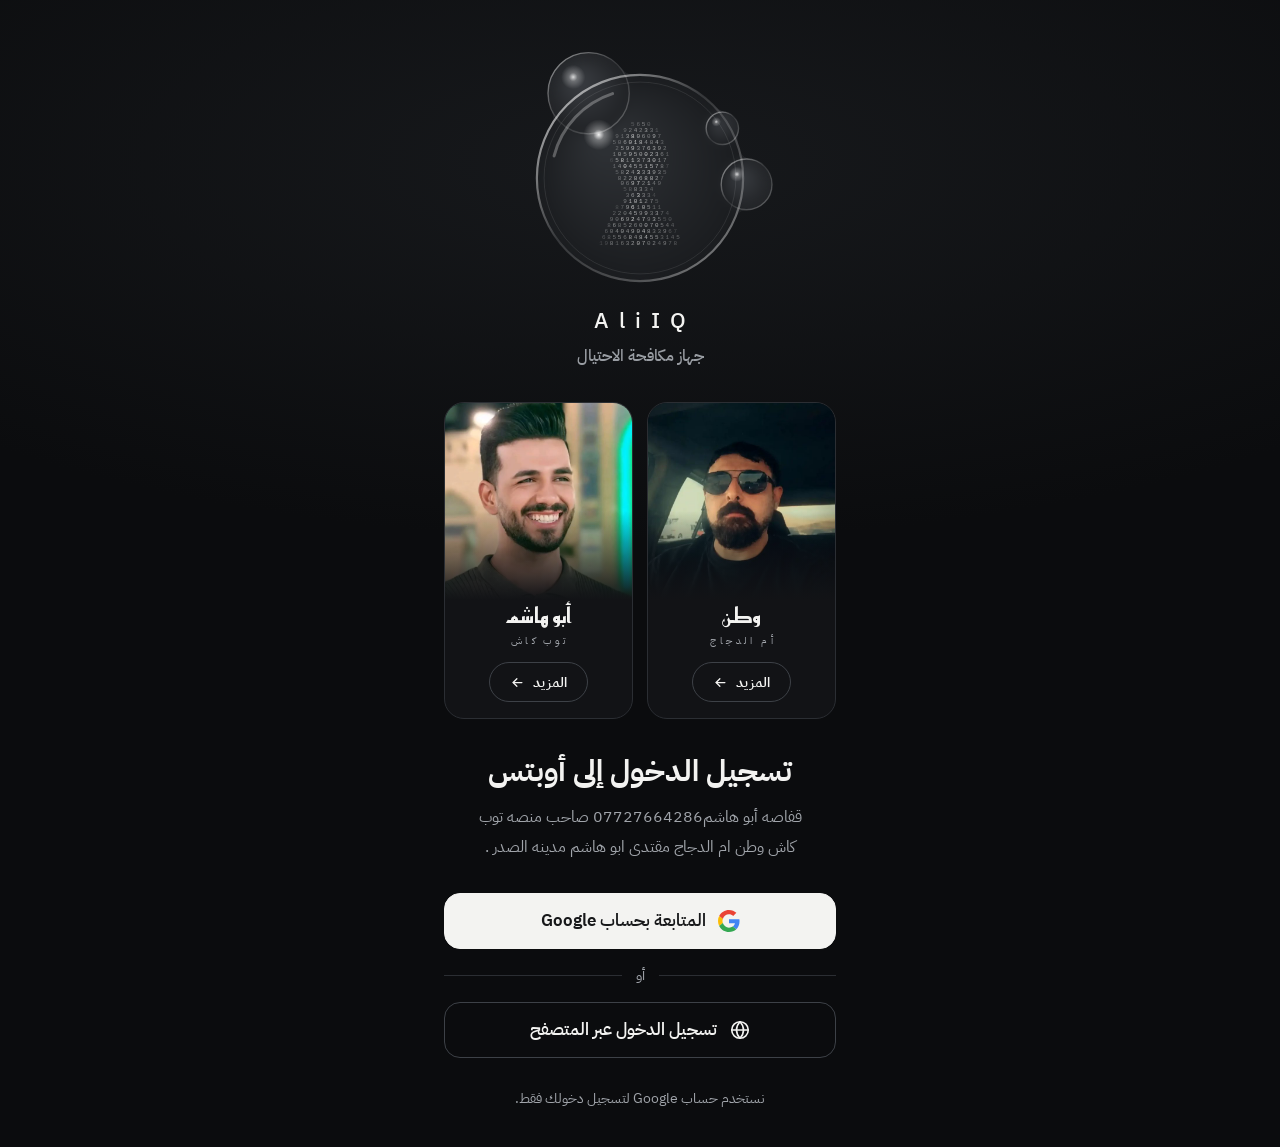
==== index.html @ 0dc11f30 "Update index.html" ====
<!doctype html>
<html lang="ar" dir="rtl">
<head>
<meta charset="utf-8">
<meta name="viewport" content="width=device-width,initial-scale=1,viewport-fit=cover">
<meta name="theme-color" content="#0b0c0e">
<meta name="color-scheme" content="dark">
<title>OPTeS - تسجيل الدخول</title>
<link rel="icon" href="[data-uri]">
<link rel="preconnect" href="https://fonts.googleapis.com">
<link rel="preconnect" href="https://fonts.gstatic.com" crossorigin>
<link href="https://fonts.googleapis.com/css2?family=IBM+Plex+Sans+Arabic:wght@400;500;600;700&family=Reem+Kufi:wght@500;600;700&display=swap" rel="stylesheet">
<style>
:root{
  --bg:#0b0c0e;
  --bg-glow:#17191c;
  --line:#2b2e33;
  --line-strong:#3d4147;
  --text:#f3f3f1;
  --muted:#a1a5ab;
  --accent:#9db8ff;
  --danger-bg:#2a1718;
  --danger-line:#5a2b2d;
  --danger-text:#ffb4ab;
  --radius:16px;
  --font:"IBM Plex Sans Arabic","Noto Sans Arabic",Tahoma,Arial,sans-serif;
}
*{box-sizing:border-box}
html{-webkit-text-size-adjust:100%}
html{background:var(--bg)}
html,body{margin:0;min-height:100%}
body{
  min-height:100vh;
  min-height:100dvh;
  background:
    radial-gradient(110% 60% at 50% 18%,var(--bg-glow) 0%,var(--bg) 70%),
    var(--bg);
  background-attachment:fixed;
  color:var(--text);
  font-family:var(--font);
  display:flex;
  justify-content:center;
  overflow-x:hidden;
  padding:env(safe-area-inset-top) 0 env(safe-area-inset-bottom);
}

.screen{
  width:min(100%,440px);
  min-height:100vh;
  min-height:100dvh;
  display:flex;
  flex-direction:column;
  justify-content:center;
  padding:28px 24px 36px;
}

/* ---------- الشعار المتحرك ---------- */
.orb{
  position:relative;
  width:min(80vw,300px,40vh);
  aspect-ratio:1;
  margin:0 auto;
}
.orb canvas{position:absolute;inset:0;width:100%;height:100%;display:block}
#blobs{filter:url(#goo)}

.wordmark{
  margin:-20px 0 34px;
  text-align:center;
  direction:ltr;
}
.wordmark .name{
  display:block;
  font-size:22px;
  font-weight:500;
  letter-spacing:.46em;
  padding-left:.46em; /* يعوّض المسافة الأخيرة ليبقى الاسم في المنتصف */
  line-height:1.2;
}
.wordmark .tag{
  display:block;
  margin-top:10px;
  direction:rtl;
  font-size:16px;
  font-weight:500;
  letter-spacing:0; /* الحروف العربية يجب أن تبقى متصلة */
  color:var(--muted);
  opacity:.95;
}

/* ---------- النصوص ---------- */
.head{text-align:center;margin-bottom:30px}
h1{
  margin:0 0 12px;
  font-size:clamp(24px,6.6vw,30px);
  font-weight:700;
  line-height:1.3;
  letter-spacing:0;
}
.sub{
  margin:0 auto;
  max-width:34ch;
  color:var(--muted);
  font-size:16px;
  line-height:1.9;
}

/* ---------- الأزرار ---------- */
.actions{display:grid;gap:12px}
.btn{
  appearance:none;
  width:100%;
  min-height:56px;
  padding:0 20px;
  border-radius:var(--radius);
  font:inherit;
  font-size:17px;
  font-weight:600;
  display:flex;align-items:center;justify-content:center;gap:12px;
  cursor:pointer;
  text-decoration:none;
  -webkit-tap-highlight-color:transparent;
  transition:background-color .15s,border-color .15s,transform .1s;
}
.btn:focus-visible{outline:2px solid var(--accent);outline-offset:3px}
.btn:active{transform:scale(.985)}
.btn.sounding{box-shadow:0 0 0 2px var(--accent)}
.btn svg{width:22px;height:22px;flex:none}

.btn-primary{
  background:#f3f3f1;
  color:#17181a;
  border:1px solid #f3f3f1;
}
.btn-primary:hover{background:#fff}
.btn-primary[aria-busy="true"]{pointer-events:none;opacity:.75}
.btn-primary[aria-busy="true"] .g-icon{display:none}
.spinner{
  display:none;
  width:20px;height:20px;flex:none;
  border:2.5px solid #c9cacd;border-top-color:#17181a;
  border-radius:50%;
}
.btn-primary[aria-busy="true"] .spinner{display:block;animation:spin .7s linear infinite}
@keyframes spin{to{transform:rotate(360deg)}}
@media (prefers-reduced-motion:reduce){
  .btn-primary[aria-busy="true"] .spinner{animation-duration:1.6s}
}

.btn-ghost{
  background:transparent;
  color:var(--text);
  border:1px solid var(--line-strong);
}
.btn-ghost:hover{background:#18191c;border-color:#565b62}

.divider{
  display:flex;align-items:center;gap:14px;
  margin:4px 0;
  color:var(--muted);font-size:14px;
}
.divider::before,.divider::after{content:"";flex:1;height:1px;background:var(--line)}

/* ---------- رسالة الخطأ ---------- */
.status{
  margin:20px 0 0;
  padding:14px 16px;
  display:flex;gap:10px;align-items:flex-start;
  background:var(--danger-bg);
  border:1px solid var(--danger-line);
  border-radius:12px;
  color:var(--danger-text);
  font-size:15px;line-height:1.7;
}
.status[hidden]{display:none}
.status svg{width:20px;height:20px;flex:none;margin-top:2px}

.foot{
  margin:28px 0 0;
  text-align:center;
  color:var(--muted);
  font-size:14px;line-height:1.8;
}

/* ---------- بطاقات الصور ---------- */
.showcase{
  display:grid;grid-template-columns:1fr 1fr;gap:14px;
  margin:0 0 32px;
}
.card{
  display:flex;flex-direction:column;
  background:#121316;
  border:1px solid var(--line);
  border-radius:20px;
  overflow:hidden;
  animation:rise .7s cubic-bezier(.2,.7,.2,1) both;
}
.card:nth-child(2){animation-delay:.12s}
@keyframes rise{from{opacity:0;transform:translateY(14px)}to{opacity:1;transform:none}}
@media (prefers-reduced-motion:reduce){.card{animation:none}}
.card .thumb{position:relative;aspect-ratio:1/1.05;overflow:hidden;background:#0e0f12}
.card .thumb img{width:100%;height:100%;object-fit:cover;display:block}
.card .thumb::after{
  content:"";position:absolute;inset:auto 0 0 0;height:45%;
  background:linear-gradient(to top,#121316,rgba(18,19,22,0));
}
.card .body{padding:2px 14px 16px;text-align:center}
.card .title{
  margin:0;
  font-family:"Reem Kufi","IBM Plex Sans Arabic",Tahoma,sans-serif;
  font-size:21px;font-weight:600;line-height:1.3;
  letter-spacing:.01em;
}
.card .en{
  display:block;margin:4px 0 14px;
  direction:ltr;
  font-size:10px;letter-spacing:.34em;padding-left:.34em;
  color:var(--muted);text-transform:uppercase;
}
.more{
  display:inline-flex;align-items:center;justify-content:center;gap:8px;
  min-height:40px;padding:0 20px;
  border:1px solid var(--line-strong);border-radius:999px;
  color:var(--text);text-decoration:none;
  font-size:14px;font-weight:600;
  -webkit-tap-highlight-color:transparent;
  transition:background-color .15s,border-color .15s,transform .1s;
}
.more svg{width:15px;height:15px;transition:transform .15s}
.more:hover{background:#1c1e22;border-color:#565b62}
.more:hover svg{transform:translateX(-3px)}
.more:active{transform:scale(.97)}
.more.playing{background:#1c1e22;border-color:var(--accent);color:var(--accent)}
.more:focus-visible{outline:2px solid var(--accent);outline-offset:3px}

@media (max-height:700px){
  .wordmark{margin-bottom:22px}
  .head{margin-bottom:22px}
}
</style>
</head>
<body>

<svg width="0" height="0" style="position:absolute" aria-hidden="true" focusable="false">
  <filter id="goo" color-interpolation-filters="sRGB">
    <feGaussianBlur in="SourceGraphic" stdDeviation="5" result="b"/>
    <feColorMatrix in="b" mode="matrix" values="1 0 0 0 0  0 1 0 0 0  0 0 1 0 0  0 0 0 22 -9"/>
  </filter>
</svg>

<main class="screen" id="login">

  <div class="orb" aria-hidden="true">
    <canvas id="blobs"></canvas>
    <canvas id="glass"></canvas>
  </div>
  <div class="wordmark" aria-hidden="true">
    <span class="name">AliIQ</span>
    <span class="tag">جهاز مكافحة الاحتيال </span>
  </div>

  <section class="showcase" aria-label="استكشف أوبتس">
    <article class="card">
      <div class="thumb"><img src="[data-uri]" alt="الصورة الأولى" loading="lazy" decoding="async"></div>
      <div class="body">
        <h2 class="title">وطن</h2>
        <span class="en">أم الدجاج</span>
        <a class="more" href="#explore">المزيد <svg viewBox="0 0 24 24" fill="none" stroke="currentColor" stroke-width="2" stroke-linecap="round" stroke-linejoin="round" aria-hidden="true"><path d="M19 12H5"/><path d="M11 6l-6 6 6 6"/></svg></a>
      </div>
    </article>
    <article class="card">
      <div class="thumb"><img src="[data-uri]" alt="الصورة الثانية" loading="lazy" decoding="async"></div>
      <div class="body">
        <h2 class="title">أبو هاشم</h2>
        <span class="en">توب كاش</span>
        <a class="more" href="#insights">المزيد <svg viewBox="0 0 24 24" fill="none" stroke="currentColor" stroke-width="2" stroke-linecap="round" stroke-linejoin="round" aria-hidden="true"><path d="M19 12H5"/><path d="M11 6l-6 6 6 6"/></svg></a>
      </div>
    </article>
  </section>

  <header class="head">
    <h1>تسجيل الدخول إلى أوبتس</h1>
    <p class="sub">قفاصه أبو هاشم07727664286 صاحب منصه توب كاش وطن ام الدجاج مقتدى ابو هاشم مدينه الصدر   .</p>
  </header>

  <div class="actions">
    <button class="btn btn-primary" id="googleButton" type="button">
      <svg class="g-icon" viewBox="0 0 48 48" aria-hidden="true">
        <path fill="#EA4335" d="M24 9.5c3.54 0 6.71 1.22 9.21 3.6l6.85-6.85C35.9 2.38 30.47 0 24 0 14.62 0 6.51 5.38 2.56 13.22l7.98 6.19C12.43 13.72 17.74 9.5 24 9.5z"/>
        <path fill="#4285F4" d="M46.98 24.55c0-1.57-.15-3.09-.38-4.55H24v9.02h12.94c-.58 2.96-2.26 5.48-4.78 7.18l7.73 6c4.51-4.18 7.09-10.36 7.09-17.65z"/>
        <path fill="#FBBC05" d="M10.53 28.59c-.48-1.45-.76-2.99-.76-4.59s.27-3.14.76-4.59l-7.98-6.19C.92 16.46 0 20.12 0 24c0 3.88.92 7.54 2.56 10.78l7.97-6.19z"/>
        <path fill="#34A853" d="M24 48c6.48 0 11.93-2.13 15.89-5.81l-7.73-6c-2.15 1.45-4.92 2.3-8.16 2.3-6.26 0-11.57-4.22-13.47-9.91l-7.98 6.19C6.51 42.62 14.62 48 24 48z"/>
      </svg>
      <span class="spinner" aria-hidden="true"></span>
      <span>المتابعة بحساب Google</span>
    </button>

    <div class="divider" aria-hidden="true">أو</div>

    <a class="btn btn-ghost" href="#" id="browserLogin" role="button">
      <svg viewBox="0 0 24 24" fill="none" stroke="currentColor" stroke-width="1.8" stroke-linecap="round" stroke-linejoin="round" aria-hidden="true">
        <circle cx="12" cy="12" r="9"/><path d="M3 12h18"/><path d="M12 3c2.5 2.6 3.8 5.6 3.8 9s-1.3 6.4-3.8 9c-2.5-2.6-3.8-5.6-3.8-9S9.5 5.6 12 3z"/>
      </svg>
      <span>تسجيل الدخول عبر المتصفح</span>
    </a>
  </div>

  <p class="status" id="status" role="alert" hidden>
    <svg viewBox="0 0 24 24" fill="none" stroke="currentColor" stroke-width="1.8" stroke-linecap="round" stroke-linejoin="round" aria-hidden="true">
      <circle cx="12" cy="12" r="9"/><path d="M12 7.5v5.5"/><circle cx="12" cy="16.5" r=".6" fill="currentColor"/>
    </svg>
    <span id="statusText"></span>
  </p>

  <p class="foot">نستخدم حساب Google لتسجيل دخولك فقط.</p>

</main>

<script>
/* ===== الشعار المتحرك: كرة زجاجية بوجه من الأرقام يتفكك ويتجمّع ===== */
(function () {
  var blobsCv = document.getElementById('blobs');
  var glassCv = document.getElementById('glass');
  if (!blobsCv || !glassCv || !blobsCv.getContext) return;
  var bx = blobsCv.getContext('2d');
  var gx = glassCv.getContext('2d');
  var reduce = window.matchMedia && matchMedia('(prefers-reduced-motion: reduce)').matches;

  var CYCLE = 13;          // مدة الدورة بالثواني
  var S = 300, R = 100, DPR = 1;

  /* ---- شكل الوجه (كثافة 0..1 داخل كرة نصف قطرها 1) ---- */
  function density(u, v) {
    var d = 0;
    var hx = u / 0.29;
    var hy = (v + 0.2) / (v > -0.2 ? 0.4 : 0.36);
    d = Math.max(d, 1 - (hx * hx + hy * hy));
    if (v > 0.1 && v < 0.3) d = Math.max(d, (1 - Math.abs(u) / 0.15) * 0.75);
    if (v >= 0.22 && v < 0.68) {
      var t = (v - 0.22) / 0.46;
      var hw = 0.16 + 0.3 * Math.pow(t, 0.6);
      d = Math.max(d, (1 - Math.abs(u) / hw) * (1 - 0.5 * Math.pow(t, 3)) * 0.9);
    }
    return d;
  }

  function rnd() { return Math.random(); }
  function digit() { return String.fromCharCode(48 + Math.floor(rnd() * 10)); }

  var P = [];
  (function build() {
    var dx = 0.052, dy = 0.058, row = 0;
    for (var v = -0.58; v < 0.68; v += dy, row++) {
      for (var u = -0.46; u < 0.46; u += dx) {
        var uu = u + (row % 2 ? dx / 2 : 0);
        var d = density(uu, v);
        if (d < 0.06) continue;
        var ny = (v + 0.58) / 1.26;              // 0 أعلى .. 1 أسفل
        var rx = Math.max(-0.5, Math.min(0.5, uu * 0.9 + (rnd() - 0.5) * 0.5));
        var fs = 6.0 + (1 - ny) * 1.4 + rnd() * 0.5;
        P.push({
          hx: uu, hy: v, ch: digit(),
          a: Math.min(1, 0.28 + d * 1.1) * (0.55 + rnd() * 0.45),
          ph: rnd() * 6.28,
          fs: fs, fd: 0.8 + rnd() * 0.6,
          rs: 9.4 + ny * 0.9 + rnd() * 0.5, rd: 1.0 + rnd() * 0.5,
          rx: rx, ry: 0.6 + rnd() * 0.07 - Math.abs(rx) * 0.1
        });
      }
    }
  })();

  function pos(p, t) {
    if (t < p.fs) return [p.hx, p.hy, 1];
    if (t < p.fs + p.fd) {
      var e = (t - p.fs) / p.fd;
      return [p.hx + (p.rx - p.hx) * e * e * (3 - 2 * e), p.hy + (p.ry - p.hy) * e * e, 1 - 0.35 * e];
    }
    if (t < p.rs) {
      return [p.rx + Math.sin(t * 3 + p.ph) * 0.004, p.ry + Math.cos(t * 2.3 + p.ph) * 0.003, 0.65];
    }
    if (t < p.rs + p.rd) {
      var f = (t - p.rs) / p.rd;
      var k = f < 0.5 ? 4 * f * f * f : 1 - Math.pow(-2 * f + 2, 3) / 2;
      var sway = Math.sin(f * Math.PI) * 0.06 * Math.sin(p.ph * 3);
      return [p.rx + (p.hx - p.rx) * k + sway, p.ry + (p.hy - p.ry) * k, 0.65 + 0.35 * k];
    }
    return [p.hx, p.hy, 1];
  }

  /* ---- الفقاعات الجانبية التي تلتحم بالكرة ---- */
  var SAT = [
    { r: 0.38, d: 0.92, a0: -2.35, w: 0.16 },
    { r: 0.24, d: 1.04, a0: 0.25, w: -0.13 },
    { r: 0.16, d: 1.0, a0: -0.85, w: 0.21 }
  ];
  function satPos(s, i, time) {
    var a = s.a0 + s.w * time;
    var d = s.d + 0.06 * Math.sin(time * 0.7 + i * 2);
    return [S / 2 + Math.cos(a) * d * R, S / 2 + Math.sin(a) * d * R, s.r * R * (1 + 0.05 * Math.sin(time * 0.9 + i))];
  }

  function resize() {
    S = blobsCv.clientWidth || 300;
    DPR = Math.min(window.devicePixelRatio || 1, 2.5);
    R = S * 0.34;
    [blobsCv, glassCv].forEach(function (c) { c.width = c.height = Math.round(S * DPR); });
    bx.setTransform(DPR, 0, 0, DPR, 0, 0);
    gx.setTransform(DPR, 0, 0, DPR, 0, 0);
  }

  function spec(ctx, x, y, r, alpha) {
    var g = ctx.createRadialGradient(x, y, 0, x, y, r);
    g.addColorStop(0, 'rgba(255,255,255,' + alpha + ')');
    g.addColorStop(0.35, 'rgba(255,255,255,' + alpha * 0.35 + ')');
    g.addColorStop(1, 'rgba(255,255,255,0)');
    ctx.fillStyle = g;
    ctx.beginPath(); ctx.arc(x, y, r, 0, 6.2832); ctx.fill();
  }

  function render(t, time) {
    var c = S / 2, k = S / 300;
    var rr = R * (1 + 0.012 * Math.sin(time * 0.8));

    /* الطبقة 1: الأجسام الممتلئة (يلحمها مرشّح goo) */
    bx.clearRect(0, 0, S, S);
    var g1 = bx.createRadialGradient(c - rr * 0.35, c - rr * 0.4, rr * 0.05, c, c, rr);
    g1.addColorStop(0, '#2f3236');
    g1.addColorStop(1, '#1a1c1f');
    bx.fillStyle = g1;
    bx.beginPath(); bx.arc(c, c, rr, 0, 6.2832); bx.fill();
    var sp = SAT.map(function (s, i) { return satPos(s, i, time); });
    sp.forEach(function (s) {
      var g = bx.createRadialGradient(s[0] - s[2] * 0.3, s[1] - s[2] * 0.35, s[2] * 0.05, s[0], s[1], s[2]);
      g.addColorStop(0, '#3a3d42');
      g.addColorStop(1, '#202225');
      bx.fillStyle = g;
      bx.beginPath(); bx.arc(s[0], s[1], s[2], 0, 6.2832); bx.fill();
    });

    /* الطبقة 2: الأرقام والحواف واللمعان */
    gx.clearRect(0, 0, S, S);

    gx.save();
    gx.beginPath(); gx.arc(c, c, rr * 0.97, 0, 6.2832); gx.clip();
    gx.font = (R * 0.058).toFixed(2) + 'px ui-monospace,Menlo,Consolas,"Courier New",monospace';
    gx.textAlign = 'center';
    gx.textBaseline = 'middle';
    for (var i = 0; i < P.length; i++) {
      var p = P[i];
      if (Math.random() < 0.004) p.ch = digit();
      var q = pos(p, t);
      var a = p.a * q[2] * (0.88 + 0.12 * Math.sin(time * 2 + p.ph));
      gx.fillStyle = 'rgba(236,236,236,' + a.toFixed(3) + ')';
      gx.fillText(p.ch, c + q[0] * R, c + q[1] * R);
    }
    gx.restore();

    /* حافة الكرة الرئيسية (حلقتان) */
    var rim = gx.createLinearGradient(c - rr, c - rr, c + rr, c + rr);
    rim.addColorStop(0, 'rgba(255,255,255,.78)');
    rim.addColorStop(0.45, 'rgba(255,255,255,.12)');
    rim.addColorStop(0.75, 'rgba(255,255,255,.24)');
    rim.addColorStop(1, 'rgba(255,255,255,.55)');
    gx.strokeStyle = rim;
    gx.lineWidth = 2.2 * k;
    gx.beginPath(); gx.arc(c, c, rr, 0, 6.2832); gx.stroke();
    gx.strokeStyle = 'rgba(255,255,255,.09)';
    gx.lineWidth = 1 * k;
    gx.beginPath(); gx.arc(c, c, rr * 0.93, 0, 6.2832); gx.stroke();

    /* انعكاس قوسي ولمعة داخل الكرة */
    gx.strokeStyle = 'rgba(255,255,255,.28)';
    gx.lineWidth = 3 * k;
    gx.lineCap = 'round';
    gx.beginPath(); gx.arc(c, c, rr * 0.86, Math.PI * 1.08, Math.PI * 1.4); gx.stroke();
    spec(gx, c - rr * 0.4, c - rr * 0.42, rr * 0.15, 0.95);

    /* حواف ولمعات الفقاعات الجانبية */
    sp.forEach(function (s) {
      var g = gx.createLinearGradient(s[0] - s[2], s[1] - s[2], s[0] + s[2], s[1] + s[2]);
      g.addColorStop(0, 'rgba(255,255,255,.55)');
      g.addColorStop(0.5, 'rgba(255,255,255,.08)');
      g.addColorStop(1, 'rgba(255,255,255,.3)');
      gx.strokeStyle = g;
      gx.lineWidth = 1.4 * k;
      gx.beginPath(); gx.arc(s[0], s[1], s[2], 0, 6.2832); gx.stroke();
      spec(gx, s[0] - s[2] * 0.38, s[1] - s[2] * 0.4, s[2] * 0.3, 0.8);
    });
  }

  resize();
  if (window.ResizeObserver) {
    new ResizeObserver(function () { resize(); if (reduce) render(3, 3); }).observe(blobsCv);
  } else {
    window.addEventListener('resize', function () { resize(); if (reduce) render(3, 3); });
  }

  if (reduce) { render(3, 3); return; }   // صورة ثابتة لمن يفضّل تقليل الحركة

  var start = performance.now(), raf = 0;
  function frame(now) {
    var time = (now - start) / 1000;
    render(time % CYCLE, time);
    raf = requestAnimationFrame(frame);
  }
  raf = requestAnimationFrame(frame);
  document.addEventListener('visibilitychange', function () {
    if (document.hidden) { cancelAnimationFrame(raf); }
    else { raf = requestAnimationFrame(frame); }
  });
})();
</script>

<script>
/* ===== تشغيل الصوت عند الضغط على «المزيد» ===== */
(function () {
  var DATA = "[base64]///////8AAAAAAAAAAAEAAQABAAAA//////7//v///wAAAAAAAAAA//8AAAEAAAACAAAAAQD///7/AAAAAAEAAQAAAAIA//8BAPz/BAD5/xcAZgBaAFoAWQBWAEUAPABFAEUAQABAAD4AQQBIAEcATABaAGkAWQBcACsA/v8IAP3/AQD+/wAAAwAGAAQAAwADAAAAAQABAAEAAQADAAIA/v/+/wMAAwABAP////8AAAEA/v///wEABAADAAMAAgACAAAA/v8CAP7/+f/3//b/9P/0//T/9v/1/+//8P/w//H/8//1//H/8f/v/+v/5v/l/+T/3P/W/5//lv+e/5L/jf+M/5D/lv+X/5H/jf+H/4X/iv+R/5H/j/+Z/6D/pv+x/6//rP+u/7P/v//I/83/yv/H/8v/yP/D/8j/xf/A/8D/u//A/8P/yP/O/8n/wv+8/7n/xf/I/9D/5v/2//T/6f/k/9T/yf/b/+j/6f/v/+n/4//c/9b/1v/L/73/vv/G/8v/yv/G/7//sf+w/7H/qf+l/6X/qf+0/7f/uv/I/83/wf++/8D/uv++/8//zP/J/8T/t/+0/8L/1//a/9n/2//b/+D/4P/a/9X/zf/G/8n/1P/R/8v/yP/D/9L/7P/0/+//5v/c/+D/6//y//P/8//8/wYACgARAB0AJAAhABYAFgASAAUAAQAHABkAHgAaAB0AIgAqADgAPgA7AEkAaQCBAH8AdgBrAF4AXwBmAHEAdwB2AHYAcwBtAGcAYABdAF0AbABzAGkAYABTADkAKwAoACUAIwAaABIADgAHAAEA/P/4//v////6//T/7P/l/+//AAAHAAgACgATACEAKAAhAB0AIQAiABwAGQAYABMADwAKAAsAFAAXABMADQARAB8AJwAmACYAKAAiABYAEAAKAAQA///u/+H/5f/j/+D/1//I/8f/w/+7/7v/xP/h/+z/7v/6/wAAAAD2//L/+f/3/wIADwAKAAIA+v/1//f/AAAGAAQAAgD3/+X/4//q//D/9f8DABsAJwAhABsAEQACAP3/BAANAA8AEQAHAPb/9f/2//X//f/6/+n/3//e/9z/3v/h/+D/1//S/9H/zP/K/8//0f/Q/8v/wf/C/9D/1v/V/9P/xf+5/7z/yP/R/9D/xv+8/7v/xf/T/+P/9v8FAAgADwAWABMAFAAYABoAHAAaABgAGAAbAB8AJAAnACgAJgAjACIAGwAVAA8ABAAEAAQABQAKAPb/3P/V/9L/1P/X/9X/0v/L/8j/x//F/8X/v/+3/7f/t/+0/7T/rP+l/6P/nP+i/7j/vv+2/7P/qP+Z/47/j/+X/5j/ov+v/7f/xP/O/9T/0v/C/7n/vv/C/8z/3f/c/9f/2f/b/+T/7v/v/+j/4P/a/9f/4P/8/w8AEQAWABwAIQAhABcAGwAbABIAFQAYAB4AJgArADQALQAXAAgAAQD//wAABgAFAPz/9v/t/+3//v8FAPz/9P/v//7/FAAXABIACwD9/+v/5f/u//X//v8FAP3/9v/w/+r/6P/Z/9X/6//5//3/DQAhAC4AKwAgAB8AFwAJAAcADwAWABsAKgA4ADAAKAAkABwAGQAZABsAGgAaABkADAABAAAAAAAAAP3/+P/6/wEABwAJAA8AGgAfACEALAA2ADQALgAkACQAMAA6AEsAUwBFADsAOAApACMANABIAFUAXgBiAGYAbAB4AIwAnACpAKgAlQCPAI0AiACIAHsAbABuAHYAgACLAJAAiQCAAIEAhwCcAK4ApgCXAI8AjACRAJoAkAB9AHEAYABPAEYAPgA4ADEAKgAkABoAEgAJAPj/7P/s////BwABAAMA9P/f/9T/y//O/8f/xf/S/9j/2v/V/8j/wv/B/8X/z//U/9L/1f/g/+//+f/+/wYACwANABEADgAFAAYAEgAkACcAKAAtABQA+//4//r////4//v/DAARABsAGQANAAkAAwAHAA4AEAAaACAAJAAqACgAKAArACMAFQALAAcA+v/s/+r/8v/2//T/+f/3/+3/6P/i/97/3P/f/+n/5//j/+H/0//B/7X/sv+y/6z/o/+d/53/nv+d/53/pf+v/6//qP+h/5//o/+j/6H/nP+Z/5b/kf+Z/6P/nf+c/6P/rP+1/7P/r/+w/7D/s/+4/8L/xv/O/9//5P/b/8//x//F/8X/zv/P/8v/0//W/8v/vv+5/7j/s/+5/8j/1f/e/+D/6v/v/+b/4f/k/+X/6f/1//r/8P/s//H/8v/3/wEACgAWAB4ALQA+ADUAKAAhABsAHAATAAYAAAD+/wQABAABAAEAAAABAAAA+v/8/wQACgALABEADwAFAAcAAwABAAMA6P/G/7r/wf/P/9j/3P/c/9n/2v/l//j/BgABAO3/7P/y/+r/4//f/9z/5v/v//f//f/4//z/BQAAAPb/4//b/+n/8v/6/wkADAAUACUAMgBDAEQALgAjAB8AHgAoACsAJAAhACMAIQAjADQARABLAFAAWABkAGgAYABZAFYATQA9AD8ATABNAEwAQQAqAB0AHAAiAB8AFwAgACUAJgApACQADwDx/+b/7v/v/+z/7//0/wAACAAKAAwA///1//3/BAALABMAGQAdAB0AIAApACsAHAASABQAFAAbABsACgAGAA4AHAAwADgANAAwADUAQgBGAEUAPwA7AEUAUgBiAHQAbABeAFkAUgBFADYAMgA2ADsAPgA6ADMAKwAlACkAKwAnAB0AFAAWABcADQABAPT/7f/v/+7/8P/7/wcADwAPABIAHAAbAA0ACQAFAAAADQAoADoAMwArACUAFQAQABYAGgAjACUAGAAIAAEAAwAEAPz/7//l/9//3//d/9P/xf+7/8L/y//P/9b/xf+o/6f/qf+m/6b/qf+3/8H/w//A/7n/uf/B/9L/3//b/9v/4v/l/+r/7f/e/8P/uP/K/9f/4P/1//j/7v/r/+n/5v/T/7f/rP+t/6z/ov+f/7T/wf/B/8P/u/+4/8r/4//w//n/CgAUABoAHAAcACEAJgAoAB4AFAAQAAYAAAD5/+7/6f/g/8//tP+o/7j/wP/B/8v/3v/r/9//0//M/8H/yf/c/+r/6f/i/97/0v/S/9X/y//B/7b/tf/G/9H/0v/Q/8f/w//J/87/1P/R/8X/zf/b/+L/8f/7//v/8f/h/9//2v/X/+L/6//z//j/AQAaAB0ADAD9//H/8P/2/+//6f/p/+P/4P/s//f/AAAFAAUAEQAeACUAJAAbABsAGwAjAC8AKQAjACQAHQAKAPb/7P/r/+n/3P/R/9T/2P/h/+///P8BAPr/+f/7//f/9//6//j/9v/0//D/9/8CAAgAEwAdABwAEAAIAAkACAAPACAAJgAdABgAGQAaACUALAAiABwAFQAEAP3/BgASABcAGAATAA0AFAAeACYAKgAxADoAOgA7AD4AOgA1AC0AIgAeABYAFQAlACsAKgAnAB0ADwD9////EQAVABkAIwArACsAJwAxADIAJQAdABsAHwAoAC8AMwAvACoAKgAuADYAQABBAD0AQABAAD0ASgBcAGUAaABkAGIAZABkAGIAXwBbAFcAUQBHAD8AOwA0ACsAJAAiACMAIQAgABYA+//q/+P/2f/S/87/1f/e/93/4P/h/9P/yf/A/7j/tf+s/6f/rP+s/6f/qf+r/67/r/+t/7D/rP+r/7f/w//V/+H/6P/2/wUAEgAcACgAOwBNAEYANgAxACgAGgAcACYALQAxADYAQABBADwAOAA3ADMAKwAyAEUASwBRAF8AZABhAF4AWABWAEwANQAqAC0AMwA9AEEAQwBEADwAOwA9ADoAMgApACMAIAAaABUAFAAYABQADwAPAA0ACQAEAAAA+f/p/+T/6P/n/+H/3f/Y/9j/4P/h/+P/5//n/+T/2f/T/87/wP+1/7H/sv+w/67/pf+l/8T/2//g/+z/9P/y/9//0f/X/87/xf/O/9j/4//m/+D/0f/A/8X/z//X/+T/7P/z/+7/7v/x/+3/+/8FAAYADwAQABEAEAAMAA4ACgAGAA0AGQAnAC8AMgAzAC4ALgAwADIANwA0ACwAKgAqACsAKQAmAB8ACQD9/wAAAgAHABIACwD6//b/8f/r/+3/5v/Y/87/wv+8/7j/rf+i/5b/jP+X/6f/qv+o/6H/ov+w/7j/uf+y/6j/pf+0/9H/3//b/9j/1//W/9X/1//Q/8b/xf/F/8P/xf/G/8D/s/+r/7j/xf/E/87/4f/t/+7/5v/g/9j/3/8CABkAHwAnACoALwA2ADcAOQAyACwAPABQAFgAWABYAFIAUgBdAGIAXwBaAFgAVwBWAFQATgBIAEQARQBFADwALgAbAAIA/v8FAPv/9v/t/+//CwAWABIAEgAIAP//AQAAAAEAAgD+//n/9f/1//b/9//3//b/7//q/+z/7f/t/+3/7P/u//f/AQADAPX/4f/Y/9T/1//a/9T/zf/K/8X/xf/J/8D/tf+0/6//sf/C/8b/xv/R/8//xv+z/6f/sf+4/8f/z//K/8//1//e/9//1//S/9D/1f/b/9P/wv+0/7D/sP+h/4//if+S/5//ov+o/7H/rv+s/6//qv+q/7D/tP+9/8H/x//T/9n/3P/e/9v/3P/l/+j/6f/x//P/8f/z//v/CgAOAAoAFAAZABEACwAIAAkA/f/n/+T/6P/l/+b/6f/o/97/2P/X/9D/3v/9/[base64]/v//v/CwAVABIACAAFABMAJQAyADUAMwBDAFIATwBFADMAJwAgABsAFQAJAAUAAgD1/+n/5P/k/9//3//v//L/5v/h/97/3f/M/7P/s/+0/7X/wP/B/7v/s/+r/6D/j/+K/5X/nf+k/63/rv+m/5//n/+h/5//mf+Y/6D/qf+u/7z/0f/V/8//0P/Q/9P/2v/d/+D/4f/e/+P/6P/x//j/8//2/+z/zv/A/73/vP++/8L/zv/Q/9D/1//a/+b/8v/0//n//P/8//X/5P/Z/9b/yv+5/63/qP+v/7P/rv+r/63/tf+9/8H/yf/F/7v/v/+//7z/xP/Z//v/EAAVACEALQA2ADkAOgA+ADwANAAtACwAMAAyACwAHAAOABMAHAAZACUAPABHAEsAUABTAFMARgA3ADEAKAAYAAkAAwABAP7/+f/y/+z/6v/p/+f/5f/k/+j/7P/m/+D/3v/h//H//P/7//7/+P/5/xsAPQBJAEgASwBXAE8AOwAxACUAEQD6/+//9P/4//b/+P8EABcAIgAjACcALgAlABcADwAMABEACQDs/9X/1P/W/87/yf/I/8j/zf/N/87/1f/W/9H/0v/R/8X/tP+u/7L/uP+2/6j/of+x/8f/0v/U/9b/1v/d/+b/5f/l/+3/8//x/+b/4f/a/8r/w//F/8z/0f/O/9j/6//z//b/9P/y//v///8CAAUAAwAJAAoA+//t/+H/1//Y/+D/3v/W/9L/zv/I/8L/uv+y/63/pP+f/6f/sv+9/8X/y//M/77/uP+6/7T/sP+v/7P/w//P/9r/6v/5/wcADAAMABEAFAAbACYALAAvACsAHwATABQAHQAhACAAGAANAAwAEgARAA0ADQANAAwADQAGAPr/6v/e/+P/5v/Y/83/1//v/wAAAQD8/+r/1//h//D/9P/9/wgAEAALAAYAAgD0/+3/9/8EAAoADgAPAAoADgAWABcAGgAdACEAIQAXABUABwDs/+3/+/[base64]/+//6P/f/8v/xP/K/8r/x/+//6z/p/+r/7P/uP+x/6z/t//L/9D/zP/J/7f/uP/N/9L/z//E/7H/n/+d/5//m/+m/7L/rf+h/5b/kf+B/4P/pP+2/7n/vf+0/6X/nf+k/7H/t/+2/7T/tv+1/7L/rf+k/6X/rP+x/7r/wv+//6r/mf+V/4//kP+V/5X/k/+W/5j/lv+Z/5//pf+p/6n/r/+u/6D/nf+f/5j/kP+F/3f/eP94/3v/kf+f/53/m/+a/57/pf+1/8X/vf+3/7v/sf+p/6D/mf+R/5D/pv+5/7z/vv++/8D/z//h/+j/6P/y/wkAFQASAA4ABwAAAPn/5//a/87/v/+5/77/1f/r/+v/8//9/wMACgACAPv/9//s//X/AQD9//j/8v/l/+n/[base64]/2//H/7P/u/+7/7P/v//H/8//8/wUADAAOAA4AGQAbAA0ABAADAAYADAAWABoAEwAUABgAEAALAAoACgALAAgABwABAPf/+f////v/6v/a/9r/1//M/8b/yf/J/8L/wv++/7//3v/4/wQAGgArAC8AMAAwADAANAA1ACgAEgAGAAUA///0/+z/5P/e/9v/2P/S/87/0P/V/9b/zf/E/8v/2//f/+D/3v/Y/9L/zf/H/8H/w/+6/57/k/+W/5P/m/+m/6n/q/+s/7T/u/+w/6f/p/+n/6j/p/+m/5//mv+b/47/hv+H/4v/jP+H/4n/if98/3H/bP9j/1f/TP9L/1P/Wf9i/3T/hP+T/5v/nv+v/8P/x//J/87/1f/q/wsAJQAhABcAHgAjACsAMQAuACwALgA2AEwAYgBmAGkAdAB4AG4AYABVAFAASwA7ACQAEgAPABUAIwA4ADIAGAANAAkABAAJAAQA7v/j/+H/0//H/8j/zf/Q/9D/zf/G/8r/1f/g//H/+P/w/+X/6v/1//P/7v/n/+v/+f8DAAkABwD0/+j/5v/b/8z/yP/c//H//P8NABYAFAAaACMALQAoACMAKgAgABUAFAAFAOj/0v/h//f/9v///w8AEAAPAAsABwD///X/9f/3//f/9f/y//f/7//k/+H/1P/T/+T/8//+//3//f/0/9//2v/V/8r/yf/H/8T/xP/A/7r/vv/F/8T/xP/D/8P/0P/Y/9D/yv/D/7r/s/+2/7n/r/+q/6X/nv+b/5L/h/+E/33/e/+K/5j/m/+j/7L/uP+1/7b/s/+t/7//2v/c/9b/1f/Z/+X/9f/+//r/9f/6/wQA/v/l/9j/0v/V/+b/7P/j/9r/1//g/+3/8f/m/93/3f/Y/+D/3//O/83/wv+s/6b/sv/B/8f/0P/S/8f/yP/Q/9n/5//0//r/+f/8/wUACQAYAC8AOQA/[base64]/AHwAfQB2AG4AcAB4AH4AgAB8AHYAbQBfAFwAWwBUAFUAXABhAGMAXgBXAEoAPwA/AEAAPwA8AC8AOABWAGMAZABhAGEAZQB5AI0AhwCIAJMAjAB7AGYAWQBNAEIAUwBnAGUAZwBwAHsAgwB7AHYAeAB9AHsAbABfAFcAUABHAEEANQAhABkAFAANAAQA7//j/+P/0//O/97/5//s/+r/6f/v/+j/3//f/+D/5f/l/9L/v/+4/7P/sv+y/6L/jv+G/3z/dP+G/5P/lP+Z/5P/kP+b/6n/rf+o/6z/rv+r/6r/pP+e/5b/jP+Y/57/kP+P/4//h/+A/3z/gP9+/37/if+O/4f/f/9//43/jf90/2P/WP9J/z3/NP8y/zL/MP8v/yz/Lv8q/x//Hf8T/wb/HP85/0P/UP9g/2n/af9t/3T/g/+S/5P/kf+V/5z/ov+m/7P/v//H/9X/3//k/+r/8v/y//D/+f/+//b/6//n/+b/2//V/+b/9P/3//r/AwANAAoABgAIAAsACwAMAAgA/v/6/wIADwAQAAEA+v///wMAEgAjABkADgALAA4AHQAoACYAIAAdABYACQAIAAsACAAHAAsADgADAPn///8DAAEABQASAB8ALQA3ADYALAAjACIAJAAfAAoA+v8GABQAGAAhABwAFgAhAC4ANAAtABQAAgAAAPz/+v/5//j//f8BAAkADgANABAAFwAfACEAJAAmABkAEAAOAAcABAAFAP7/9f/1/+3/5v/p/+r/6v/m/9//1v/j//n/+v/+/wUABwAIAAIA+v/y//P//f8AAP3/9P/p/9r/yf/P/9z/3f/g/9//6P/2//f/+/8AAAQAEgAhACsANAA6ADEAHQATAA4ADwANAP3/7P/m/+P/5P/d/9j/3v/v/wAABgAWAB0AFQAPAAQAAAD8//H/8//7//z/BAAPABMAEwAPABEAFwASAAgABgAGAP//8P/d/9z/6P/s//n/BgADAAoAFwAfACsAOQBDAEcASQBSAF8AZQBiAFsAVwBVAF4AZgBkAGgAaQBqAHMAbgBgAFUATwBTAFoAWQBOAD0ANQAwADMAPgBCAEAAPwA+AEQATgBOAEgATABOAEgAPAApAB4AGgASAAwADgAQABAAEgD9/+n//v8SAB4ALQAtACcAKwArACsAJwAUAAUA///+/wYABwADABIAJwAzAEIASAA+AEEAUgBaAGkAcwBkAF4AaQBxAIgAoACSAH0AfQCIAJsApwCjAJkAjwCTAJMAewBZAEUAQwA/ADUAJwASAA0AEQANAAgADQAXACMAKAApACoAMgA7AEAAQgBIAFgAZABlAF4AVABNAFIAXgBlAGEAWABOAEoAXABvAHAAcQB0AHEAcwB0AG0AbABqAFgASQBDADwANwAlAAkA9v/s/+L/1//a/+D/3v/a/9L/zP/M/9D/0v/I/8L/x//E/73/uf+y/6v/mP+I/4//m/+l/7H/t/+y/6v/rP+u/7H/u/+//73/u/+8/77/sv+f/5v/lv+T/5z/n/+q/7j/uv/L/+j/8P/n/9//3P/m/+z/2v++/63/pv+h/57/nv+e/5//q/+8/8D/s/+k/5r/lP+O/4L/cf9l/1r/SP85/zP/N/9A/0n/WP9h/2T/bf97/4j/lv+b/4j/d/9x/2//ef+F/5L/lP+R/5f/mP+Y/6D/qv+6/8L/wf/C/8T/yv/K/8f/uv+y/8D/yv/P/9f/yf+z/63/sv+4/7f/vP/G/8n/z//W/9z/4v/W/8j/wf+1/7j/w//E/8H/u/+5/7b/s/+5/77/wf/H/9T/6P/s/9//3//f/9v/3P/e/+D/4//s//D/6v/w//f/+/8HABkAJgAkACYAKAAhABoAGgAcABkAHgAOAN3/y//X/9r/5//y/+3/6//v//7/DAAOAAsAAAD0/+f/2v/j//j/AwANABEAEgAWABgAJgAvADUASABPAEsASQBCADgALAAqADYAQQBIAEwAUgBXAFgAVwBWAGEAcgB2AHIAcABqAHAAfQB5AG8AaQBnAGsAegCEAHwAfwCCAG8AVgBAADYAMwAwADQAKwAbABYACwABAPv/+/8EAAUADgAZAA0A/f/z/+//7f/j/+H/3f/c/+L/3v/j//D/9f///w0AGAAjACkAJgArADcARgBaAFwAUgBOAD8AKAAhADIARABFAEwAXABnAG8AaQBfAFQANQAXABAACQAFAAYA//8DAAYA/P/8//r/6//k/+n/7P/t/+7/3v/F/77/uf+0/7v/yf/U/9P/1f/Y/9P/z//N/9H/1//f//D/7//l/+L/2//V/9D/0//e/97/5v/0//z//v/4//b/8//2/wYACAANABUACADy/97/3f/n/+P/5P/u//L/9//4//b/8//q/+7/+//9/wEADgAaACAAGwAbAB4AGQATAA4AAwD///b/7P/7/wwAGAAhACYALQAnACYALwAtAEEAWABQAD0AMwAqACQAOwBOAEcARQBJAEMAMwAqACkAJQAsADYANgAxACwAKQAcAAgAAwABAAEACwAPABQAFgAQAA8AAgDv/+v/9f8CAAsABwDz/+b/4//m//H/6//O/8T/1v/m/+3/8f/s/+//AAANABkAIQAVAAcAEAAYABsAJAAtADQAOgA4ADAALwA6AEQASwBUAFUAWgBoAGoAZgBhAF4AXgBWAFMAUQBKAE8AVwBUAEUAMwAiABsAKQA4ADUALQAkAB8AGgAWABsAGwAWABwAJAAnAB4AGQAhABkAAADw/+v/6P/u//3/DQALAAMAAwD7//v/AQD5//b/9f/d/8H/w//M/87/0P/F/7b/v//S/9z/6f/x/+r/5f/k/+P/3P/D/6f/nP+c/53/mv+i/7H/s/+1/7j/rf+k/63/vf/K/9L/0v/G/7//v/++/77/uf+0/7f/xP/Q/9T/zv/G/8f/x//I/7//rP+1/8j/0f/d/9v/z//T/+L/6P/r/+X/1//T/9P/0v/P/7//tv/A/8v/0//c/+X/4f/k//D/6f/s/wQAEQAZABgAEgAHAOr/2//c/9X/z//L/8r/0P/b/93/3//y//v/9f/w/+b/4f/o/+f/3v/X/83/yv/Z//P/BAAJAAwAFQAeACIAIgAiACkANgA9ADUALAAnABsAGgAeABoAGQAcABoAEgAKAP3/7v/p/+H/4P/x//r//v8KAAYA//8DAP///v8HAP//5//U/9L/2//h/+b/5v/c/97/5//q//T///8KABwAKAAwAD0ARwBDADgAMgAdAP//9//7////CgAKAAEAAwANABQAHgAvADwAOwA6AD8AOwAtACkALgAuADMANgAwADYAQQBDAEwAQQAfAAwAEQAeAB0AEgAHAPz//v////j/7//y/wgAEgAVABUA///x/wAAEgAcACkAKgAUAA4AEgALABEAEgAGAAUAAwABAA4AGQAWABIACwAJAAYA/f/4//D/6f/v//X//f/3/+L/1f/J/7n/tf+3/67/of+j/6T/pf+q/6r/s//N/+P/4v/V/8r/zP/N/8X/u/+v/6j/ov+b/6v/vP++/8b/0P/O/8b/xv/N/87/zP/I/8T/x//M/87/0//O/8j/0P/V/9r/5v/6/wkAEQAYAB8AIAAeACAAJQArADkAQQA5ADUAMwA1AEoAXgBgAFsAVABQAFAAUgBQAD0AKgAdAAsADgAoADMANQA6ADwAOQA3ADgAPABDAEQANAAmACMAHAAWAB4AJQAfABgAFwAWAA4AEgAeACAAIAAZAA0ACwAKAAUA+//x//D/9//5//z////6//7/DwAVAB4ALgAoABgAEgARABQAIQAvACoAHwAhACsAPABIAEYAQAA5ADcAOgA1ACkAHgATAAEA7P/t//r//P8BAAwAEAAPAAkA/v/9/wgADwAMAAAA9//3//3/EQAhABwAHAAmACkAJAAhACQAKAAzADsALgAeABUAEQANAP//9v/4//b/+P/8//f/BQAYACEANAAyAA8A8//o/+f/5P/b/8//wf/C/8r/zf/R/9f/2f/e/+H/2v/W/9T/1P/b/9v/2f/i/+z/7f/t//P/9P/5/////f8BAP//8v/s/+r/6f/l/+D/7f8FABQAGQAZABkAIQAoACQAHAAPAAQABQAJAAcAAgD5//D/7v/y//T/9//1//r/DgAVAAsABwAGAP//9//u/+v/4v/U/9L/3f/l/+j/7v/0//v/AQD//wAA/P/z//L/8v/2//r//f/+//3/+//3//n/[base64]/P8DAAcABwACAPz//v8CAAkADAAEAAYACQAOAB4AGgANABMAFgAMAP//8//y//X//v8UABUACwAPABMAHgAMAOH/1v/H/7j/1P/s/+f/2f/G/67/m/+s/77/vP+//7//vv/J/8r/xv/N/8n/uP+y/6r/o/+f/5b/nf+n/6f/qP+m/6r/rf+p/6v/o/+i/7P/wf/I/8P/xv/F/7X/tf+7/7j/vf/H/87/0//Q/9L/2P/P/7z/r/+v/7T/vf/E/7j/pf+c/5r/o/+g/5X/kf+L/4n/j/+N/4D/c/9y/3T/cv+C/5D/k/+a/5z/lv+Q/5j/qf+x/7z/x//K/8//2v/p//T/7//p/+//9v/+/wQA/v/1//X/+P/z/+n/5//q//D/+P/1/9z/0v/n//b/BQAWACIAIwAWABQAFwAGAPb/9/8DAAwADQALAAIA+//8//3//f8AAAEABwAPABUAFwAZABgADgADAAIA9//6/xEAHwAmAC4AMgAzACoAHwAjAB8ADwANABQAIgAtADEASgBXAEwARwA8ACwAJAAlAD0ASQBHAFEAQwAiABgAFwARAA0AAADu/+b/4f/a/8//xf/O/9v/4v/s/+r/5//s//P/+f/+//v/7f/o//X/+//6//n/8P/k/+v/8P/q//X/CQAcACsAMQA5ADIAHgAdABsADwASACIANABAAEQASgBWAGQAcAB6AH8AhACPAIQAcwByAGgAWABMAEcATgBPAE4AUwBSAE4ATwBKAEQAQwA6ADAAKgAbAA0ABgD//wYACgACAAAA+P/t/+j/3//c/+P/7f/2//z/AwD9//v/AgD9/wEACgAWADMARAA8ACwAIQAUAP7/9f/0/+3/8//2//n/AgDy/+T/4P/R/9f/7P/2//j/+P/5/+7/5P/p/+f/3//h/+L/5P/m/+X/4//Y/87/zP/Q/9X/0f/Q/9T/2//f/9v/2f/a/+3/BgAKABkAHwAHAPr/+v/3//X/6//d/+L/9v8BAAEAAQAIABUAGwAjADMAOAA1ADMALgAxADgAOgBBAEkATABVAGMAaQBlAF0AWwBcAFkAUAA8ADEANgBCAGEAdABoAFcATgBRAF4AXgBOAEQAQwA7ADMAMwA0ADcAOQA5ADUALAArADEAPABJAEgAOAAuACwAJgAsADIAKQAhABsADgAEAAEAAAD+//n/8//v//P/AAAIAAcADwAaACUAJgAeABwAGAAMAAkADQAPAA8AGAAfACIAKAAuADoAPwAyACAAEAAFAAcADQAEAPP/5P/b/9v/6f/2/+v/4//h/9D/zP/U/9X/2P/Z/9z/3v/X/9L/0v/U/9X/z//O/9b/3P/r//3/+f/x/+7/6P/o/+b/2//R/8z/xf+8/7z/x//M/8v/y//P/9v/7//y/+v/7f/R/7H/vf/J/9L/4P/m/+P/1//S/8z/wP+7/8X/2P/e/+L/4v/Z/9r/4f/j/+f/4v/M/77/wf/H/9j/5f/b/87/0f/V/9z/8v/2/+f/3v/U/9L/0//Y/+r/8v/+/wgA/P/r/97/4P/n/+3/+v/3/+//7//s/+f/1f/L/9T/z//Y//D/7//f/87/vP+u/6v/sv+0/6//pP+S/4r/lf+f/57/qf+8/8b/yv/I/7r/sP+j/5n/pP+p/6f/r/+3/8T/z//J/8j/1P/X/9T/zf/H/8b/v/+1/7b/tf+0/73/zP/T/8b/s/+w/6n/mP+Y/5n/mP+b/5j/of+o/6X/rP+v/7r/zv/Z/+H/5f/u/wgAGgARAPr/7//0//f/+P/6//n/+f8AAAcABQD//[base64]//9P/i/8j/uf+w/6f/of+k/6D/jf+C/27/VP9S/1//a/9s/2b/Xv9a/2H/aP9o/2n/X/9X/17/Z/9x/3z/fv+A/4b/jf+R/6P/xf/P/8v/yP/C/8n/3P/u//b/9f/9/wcACAAIAAIA+//9//z/+v/6//P/8f/6/wMAAwD4//T/8//5/woADQAEAP3/9//7//7/8v/k/9f/zP/O/9b/2v/Y/9L/1//m//D/7P/i/9j/yP+0/7L/uv/A/8j/x//C/8r/1//i//D//P8FAAwAEgAcACAAHAAgACEAHgAiABoACwAEAAcAFAAdACEAHgAdACoAOwBIAFYAZQBmAFoAUwBNAEIAPwBCAEIAQQAxACgAOABNAF0AYwBlAF0ATwBWAGIAagB/AJYAnACQAI4AkgCSAJgAnACZAJUAkQCQAJAAiwB/AHgAdwB4AHgAdwB0AG4AawBmAF8AWQBPAEoARwBBADsANgAzADMAMQAwADIANQA2ADYAOQBCAEcASgBMAFAAUgBBACwAIgAZABAAFAAgACUAIAAdACAAJQAoACcAIQAaABYAGgAmACQAHgAfAB8AKwAyACgAHwARAAwAFAAaACAAGgASAAEA6//q/+//7f/w//H/5//Y/9T/0P/O/97/8//+//v/+v8EAAcAAQD6//D/5//u//P/6f/g/9b/0P/b/+T/4P/Y/9L/2f/d/9D/w/+8/7v/xv/b/+L/0v/B/77/xf/E/7X/of+V/43/if+S/47/f/95/2//av9p/2v/dP93/4D/j/+e/6L/lv+V/5X/h/+H/47/lP+c/57/k/+I/5H/of+x/8D/vf+x/6r/qv+z/7n/uv+7/77/vv+5/7D/sP+3/73/wf+6/6v/q/+3/8n/1P/f/+z/6v/s//f/AgANABkAIgAoADAANwA/AEcATgBcAGYAawBnAFUATgBOAFEAWgBaAFcAWQBbAFwAXgBXAEcAOwA2ADMALQAgABQADQAKAAkACAACAPD/4v/g/9T/xv/D/8L/w//H/8b/zP/e/+j/6//s/+f/7v/2/+//9P/4/+n/4f/k//L/AgADAAoADwADAP//+//2//H/8f/7//7/+f/y/+f/6v/0//7/BAAFAAkACQAJAAkAAQD3/+7/8/8JAA0ACgAPAA8AEQAUAA0ACgABAPv/BgAIAAUACwASABYAHAAfABoAGgAoAC8AKAAgABgAIAAyADIAKQAdABEADwAZACMAHwATAAcAAAAGAAgA/P/y/+L/x/+6/7j/tP+0/7D/qv+n/5v/lv+V/4//nP+0/7z/uv+4/7r/xv/T/9v/4f/d/9H/xf/L/9T/2//j/+L/5P/o/+j/7f/4/wMABwAFAAEA+v/3//P/8//4//j/+//1/+X/3v/Y/9X/0v++/7P/uP+9/8L/wv/G/8z/xf/C/8D/v//O/+T/[base64]/AIkAjQCQAJMAkgCLAHsAbQBkAFUASABCAEEAQAA6ADYAOQA+ADkALQAnACYAIQAaAA4ABwD9/+z/6//0//b/9//+/wYABwALAA0ADgAVAAoA9f/0//D/9v8LAAUA8P/h/+H/4f/e/+3/9v/1//3/BAAIAPf/4f/e/9v/2v/g/9n/zf/F/8D/vP+2/7z/xv/I/8z/1P/a/9n/1v/Y/9f/2//s//n/+f/4//P/7////xAAFQAfACkAIQALAPn/9f/v/9z/zv/H/8T/wv+//7j/sv+3/8D/xP/E/8r/yv+9/7r/tv+v/7H/s/+3/7j/uv+9/8f/0P/O/8r/yP/B/8D/wP+5/7L/qf+j/6n/rf+t/6X/n/+T/4D/hf+O/4z/jP+G/4P/i/+J/4b/gv9z/2b/YP9e/2L/Wf9V/1z/Xf9i/2j/Zf9h/2f/cv99/4P/hP+N/6f/v//O/+P/8P8BAB8AMgBGAFoAYgBeAFEATwBVAE4APwA5AEMAUQBaAF0AWwBYAF8AYwBgAF8AXwBeAFMASABBACsAFwAVACEAKAAsADsAPwA5ADYANQA1AC4AHgAaABsAFQAjADYAOgA2ADEANQA4AEAASgBFADwAPABAAE4AVABAADEAHgD//+7/7P/q/+3/7v/v//T/8f/r/+f/4v/T/7L/lf+P/4T/cv9o/2b/a/9w/3j/gf+U/7D/xv/Y/+X/8f/1//L/9f8BABEAHQAkACsAMQA+AEoAXAB/AJQAnACpAKkAlQB+AHcAdABrAF4ARgAyADAAOAA/AEIAQwBBAD0APABBAEYASAA7ACgAHQAMAP//AwAOABcAHwArADAANQA1ADUAQQBHAD4AJgAPAAwACQD9//H/5//t//b/AQAVABUABgD+//f/+f/8//P/7P/k/9//2P/H/7f/sv+3/7v/uP+0/73/x//T/97/5//g/8j/yP/H/8H/2v/w//n/+P/2//7/9P/p/+r/6f/w//X/7v/j/9f/zf/F/7v/t/+z/7j/vf/B/83/0P/M/8r/xP/H/87/yf+4/67/q/+f/5j/m/+e/5//nv+t/77/yP/N/8//2P/m//b/+P/l/9r/0P/F/8z/2v/o//P/9v/z//D/9P/6//z/+//v/9z/y//H/8X/vP+//8j/0P/b/+P/8v/1/+P/4f/j/9n/y//H/9H/4P/r/+//8v/4/wQAFAAkAC8ANQA2AD0ATABWAFoAYQBcAFIAUQBQAFcAXQBcAF8AYABYAEQAKAAdAB0AFAACAO7/6f/w//3/BwASACIAOABPAFQAUgBPAEcARABLAE4ASwBDADkAPABNAFQAVwBnAHIAdQB1AHAAbwBsAGwAdgB2AHIAbwBlAGgAcABsAGcAZgBnAGsAaABcAFYAWgBNADIAHwAUAAUA8f/r//n//f/+/wcA///6/wEACgAbACgAOQBDAEAAQQBGAEkASwBFADcAMAAmABQADwASABQAFwAYABcADAAAAPv////7/+r/2v/c/+L/4f/i/+T/3f/W/97/6v/w//3/CgALAA0ADQAGAP3/BAAQABMAEAAOABUAHQAkAC4AOgBNAFQASQBBADsALgArAC4ALQAoAB8AGQAaABgAGAAWABEACgD9/+7/4f/V/87/yP/E/8L/vv+6/7D/q/+8/8n/yP/K/87/y//M/9D/0//W/9L/z//T/9H/z//N/8T/xP/H/8P/zf/Z/+n/AgABAPH/6//o/+T/4v/X/8X/tf+R/3T/df9+/4j/hf94/4b/nP+m/7D/rf+h/6b/v//W/9j/1f/T/9L/4v/t/+v/5//c/+X/+v8DABEAGgAQAAEA/v////n/+P/5//L/5//k/+X/3v/h/+r/5f/j/+D/z//H/8L/wv/F/8D/wf/J/9P/3f/f/+T/5P/b/93/6P/x//n/BAAJAAgADgAcACgANAA2AC8ALwAuACwALQAtACoAKAAmACAAFAD///X/8//l/9P/0P/X/+T/6//v/wUAFQAQABIAFQAQAAwADAAWACEAJwAzADwAPQBCAEAAPwA7ACwALAA3AD4ARQBOAFAAUQBNAEkATABKAEIAOgAzACwAHAAYAC0AQABCAD0AOAAtACgANgBBAFAAWQBKADkAKgAjAB4ADQAIAAwACgALAAYA///3//f//P/+/wcABwD8//H/7v/u/+7/8P/o/9z/0//I/8L/wP/A/8b/xP/P/+n/6//i/9j/0//a/9//5v/m/97/4f/l/+f/7P/g/9T/0f/I/8X/y//O/87/z//V/9j/3v/p/+f/5P/y/wIACgAMABMAHwAdABAA/f/v/+7/6v/v//T/5//f/9j/yv+7/7D/tf+6/7T/vv/Q/9L/zP/I/8H/uf/F/9b/2f/c/9T/xv/G/8f/w/+8/6z/pf+2/8//3P/e//D/AAD4//b/9//z//n/AQD///r/+P/1//T//P8EAAgACQAMAA0ABQAAAP7/+P/3//P/4//h/+P/2//q//3/AAD8//P/9f/5/wQAEwAUABcALQA5ADUAIQAWABoAFwAVABEACAAAAP3/CAAFAO7/3P/U/9j/4//r//H/5P/c/+D/2v/T/9b/3f/i/+b/8f/9/wQABgANABcAHQAiACEAHwApADAAMAAwAC8ALAApACcAJgApADEANQA1ADUAPgBPAFIATgBLADkALgA2AD4AQQA7ADcARQBRAE8ATgBCACgAGQAgACkAJgAgAA8A/v/6//b/8//x//H/8//w/+7/6f/j/+j/7v/o/+X/2f+4/6P/qf+9/8b/y//W/9z/3v/i/+v/9//7/+z/6//w/+v/8/8BAAcABgAGAA4ADgAEAAoAEwAYACgAMAAgAAkACgAUABkAIAAaAAgA/v/9/wAABAAEAPz/9f/y//P/8//t/+j/5//h/+L/7f/2//7/+P/y//v/CQAUABYAEAAQABAAGwAsACgAKwAyAB4ABADw/+r/5//U/9L/4f/l/+D/4f/m/+H/0//O/8z/zP/d/+n/5//i/9//3f/e/+7/+v/5//r///8EAAcABgACAAcAEAAJAPX/6v/r//L/+v/3//L/8//x//b/AAAFAA0AFgAgACkAIgAWAAoAAQAJABUAHAAeABkAGgAgACIAIgAjAB8AHQAfACEAHAASABAAEwAUABgAFQAKAAQA/f/4//n/CgAgACUAJQAlAB8AHAAbACIALAA5AEgASQA9ADIALAAsADYAOgAtACEAGAAFAO//4f/l/+r/5f/w/wYACQAEAAAA9v/t//T/AQAJAAoAAAD8/wIABwAKAA0AFQAVAAIA+f/8//r//P8HAA8AEgANAA0AGAAeABwAFwARAAkA+P/z//r/9//6//n/7f/m/+P/5f/l/+D/6P/6/wkADwAQACEANwAzACgAJQAbAA4AGQAuAC8AMAAyAB4AEQAXAB4AHgATABQAJQAwADMANQAwABgABgAMABAAEwAmACkAEwD+//X/9P/1//n/9//w/+b/2f/X/9//4//i/9z/0f/O/9P/1f/T/9H/1P/o//f/8v/s/97/yv/G/9D/1//c/+L/5//p/+3/8P/r/+7/9//1/+r/5f/i/+D/6f/5/wAA+v/6//v/7//n/+X/6f/s//D//P/7/+7/6v/p/+T/4f/l/+//8P/t//L/9//+/wcADQANAAsACwAKAAsADAAGAPv/+f8DABAAGAAYABQAEQAVABoAIgAoACAAEQANABAADQABAPT/8P/v/+v/4f/R/8f/w//C/8L/uf+u/7X/wf/F/8f/yf/H/8n/yv/R/+P/6f/g/9f/1f/a/97/6f/2//D/5P/h/9v/1//c/+D/4v/h/9T/xP/H/9f/4//q/+3/7f/t//L/+f/+////9P/m/+f/6f/g/9n/2//m//D/+P/+/wIAAwAAAP//AgAGAAoABADz/+j/4v/Z/9v/5//w//b//v8EAPr/7f/s/+z/6v/o/+L/4f/h/+D/7f/6//X/5f/d/+D/3v/l/+//7f/o/+X/6P/y//f/+f/9/[base64]/y//T/+f/3/+X/2//i//H/+P/7/wcACwAHAAgA/v/1//r/AgALAA4ACAAAAPn/+P/4//D/6v/g/9P/1f/W/9D/0P/T/9H/0P/N/8X/uv+o/5b/jf+M/4n/gP93/3X/e/+C/4X/i/+b/6z/sP+x/7D/sv/C/9H/0v/R/8//z//X/+T/7//y//D/6P/h/+P/5//s/+v/3//W/9r/2//R/8j/xf/D/8b/zv/Q/8z/xf/G/9D/1//W/9X/2f/k//D/+P8AAAQA/P/y//D/7//y//H/5P/c/9n/3f/m/9//0f/E/7v/sv+l/6n/tf+8/7//v//B/8f/yf/K/83/0//e/+n/7v/p/+b/5//w/[base64]/9f/q/9v/2f/k/+X/3f/a/87/w//E/8X/wv/D/8b/x//F/73/uf+2/77/zv+7/53/k/+F/4D/kv+m/6v/n/+Y/5X/kv+Q/4T/fP95/3D/bP9x/3j/e/98/3//gP+B/37/ev90/3T/ff+B/4f/if+P/6P/rf+q/6P/mv+T/4r/lP+j/6H/rP++/8H/vf+7/7r/tv+2/8j/2v/f/+b/8P/2//P/7//v/+3/8P/0//H/6v/l/+H/3f/i//D/9v/x/+3/8v///wQAAQAAAPr/8v/z//r//v8EAAUA+f/2/wUADgAeADkARwA8AC4AMgA1ADwATgBSAE8ATwBSAFoAXQBVAEcAQABAAD4AMQAeABcAEgAGAP7/AgAHAA8ADwAOABcAHAAcABQADQAVACgAPwBMAE4AWABfAGAAYQBdAGEAaQB2AI0AlQCRAJMAjwCLAIEAbwBoAGIAWwBcAFYAUABNAEcAOwArACwAMAAsAC0AKAAVAAAA+//7//X///8SABkAGQAZABkAHwAnACwALwAyADIALgApACsALAAlAB8AFwAUAA8ACAAHAPn/6//x//n////5/+v/3v/b/+P/6P/s/+r/2P/N/8v/zv/X/9X/z//O/9X/3v/m//L//P/9//3/AAAAAAAA/f/2//z/CAAJAAgABAD9//r/7v/g/+D/4v/l/+f/6v/1/wEACwAVAB0AKAAkABAACQAIAA4AEwAWABsAFgATABYAEAAGAAcADwATABgAIQAkAB0AFgAUABcAJQAtACQAGAAQAAwADAAIAAIAAAADAAMABAAIAAUACQARAA0A/f/o/9//2//L/7z/tf+z/7v/xP/G/8H/uf+4/8L/yv/B/6P/hP+G/5b/mP+V/5H/jv+d/6r/sP+3/7j/vv/S/93/3P/W/9T/6v8GABgALwA7ADIALwA3ADoARABAACIAEwAUABIAGAAnADYAMwArAB8ADAANABMAEwAMAP//+//y/+n/6P/g/9D/y//g//X/+v////7/9//2//T/7v/q/+b/2//U/9f/2//i/+H/1v/N/8P/v//B/7b/qv+l/6f/q/+r/7v/wP+v/6X/mf+H/4L/iP+Q/5P/kf+V/6X/vf/Q/9r/4f/v//r/9f/w/+v/2v/M/8T/y//b/9j/3f/2/w0AFgATAAkA/v/1//P/+P/3/+//6f/s/wgAIwAmADQAPQAuACEAGAAVAAwABgASABYADwAIAAYACgAHAAwAFwAYACcAPQA8ACsAGQARAA8AEAASAA4ABwAEAP//+v8AAP//9f/w/+3/8f/6//f/7//2/wYAGgAnACsALwA8AFcAXwBOAEcAQwBBAE0ATQBEAEMARABKADsAFwADAPX/6P/r/wAAEgAPAA0ADgALABUAKQA2AD8ARwA+AB0ACAADAAcAGAAsADUALwApACcAIwAoACsAIwAgABoAEQAXACMALQA3ADoANQAtADEAOwBBAFEAWQBMAEEAOAAtACUAFwAKAAoACwAJABAAKAA7ADgAMQAvACkAJgAgABEABwD6/+3/7v/1//f/+P/0/+r/3v/N/8j/x//F/8D/tf+y/7T/qv+k/6H/kv+M/5D/kP+X/6j/tv/E/8j/0v/x/wkACwAEAPv/8v/k/+X/8P/w/+//7P/m//D/BwAaACAAIQAhACMAIwAcABkADADv//T/DAAaACkANAA8AEEARQBKAFEAWABYAFAARQA/AC4AFQAXACoAMwA4ADsAMgApACkAKAAgABgACQD0/+X/3v/U/83/0//Y/9v/2//N/7v/tv+4/7n/tv+w/7v/yP/G/8L/vf+3/7b/t/+4/7X/r/+z/8f/3f/k/+L/4f/i/+n/8P/q/+b/4P/Q/8v/0P/R/9L/0//O/9f/6//w//n/CQAJAAIA/P/0//P/8v/7/wwAFwAfACEAJwA2AD4APgBDAEMANQAoACcAKwAqABkADQARABMAEgAKAAEA9//6/xEAGgAWABoAIQAsADwARwBQAFYAUwBOAE0ATgBSAFAAUwBnAG4AbgB5AIAAfQB0AGsAZgBhAFoAVQBLAEIAPwAzABcAAAD1/+v/4v/k/+z/8f/y/+7/6f/i/+H/5f/i/9z/3v/j/+j/9f///wMACwAUAB0AGAATABoAJAAyADoANAArAB0AFQAPAAwADwANAA4ADAAAAPn/8f/p/+P/0v/N/9f/1v/f//L///8EAPH/4f/b/8n/w//N/9H/1//j//H/9f/s/+L/1f/R/9v/6//y/+j/5v/m/9f/xv++/7b/sv+m/5z/s//K/9P/6P/3/+v/zv/C/8n/yf/N/9H/zP/U/9//5P/h/83/wf/F/8j/1P/e/9j/zv/H/8n/yf/B/7j/uP+//8b/z//L/8P/yf/S/+H/+f8JAP3/8f/4////BgAKAP//+P/3//b/BAAVABcAFwAbABgAEAAOABQAFAARABcAHgAeABcADwAHAPX/9v8UACIAJwAwADUAOgBEAFIAXABgAGYAbQByAG8AaQBpAFQAOAA4AEAAQwBFAEQASwBIAD0AQABCADUAJwAfAB0AHwAeABgAFwAUABEAFAAOAPr/4//W/9P/wv+x/7P/vP/D/8b/0v/t//v/8P/n/93/zP+7/7P/tf+0/7L/tP+//8j/yv/L/87/2f/f/9r/1P/L/8L/wv/B/8f/yf/I/9L/3P/c/9P/z//Q/+H/+/8BAPf/7f/o/+3/8f/s/+j/4//r/wAAAwD3//L/6//l/+n/7P/r/+v/5f/i/+z/AAARAA8AEQAaABoAGQAWABgAFgAZADAAPAA2ADMAOAAzACYAIQAlACEAGQARAAYAAgANABMAHQAjAAwA9P/q/+L/5v/n/9//4P/b/8z/xv/H/83/0P/D/7z/ov92/3T/g/+F/5D/pP+z/7P/rv+u/7T/v//H/8b/xP/E/9H/8f8GAAYABQAJAA4AFgAVAAYA+//z/+f/5P/p/+n/6f/o/+n/8f/1/+//7P/v//7/CgD8/+3/4P/K/8j/3P/0////AwAjAEIARQBBADYANQBGAFUAVABAADEAJgAUAAYABgAOAA0ADAAaABsAEAAGAPL/4f/b/9n/4P/j/+H/5//p/+T/5v/s//L/+P/w/+v/8P/2/wAACwANAAYA/f8EABQAHQAaABUAHQAnADIARQBIAEIARwBJAFEAVgBUAFkAXABpAHkAeQBtAFYASQBAADAAKQAvADMANgA6ADkAMAAfABgAGAAHAP7/[base64]//wIACAD9/+X/3P/k/+f/7P/v/+X/2//X/9v/3P/b/+P/5P/W/8j/vP+z/77/zf/M/8P/uP+6/8//7v8BAAQABQD4/+j/6f/l/+P/8v/0/+r/4f/Z/9f/1//Y/9v/0P/D/7//wv/K/9H/0v/M/87/0v/J/7b/sf+4/67/p/+x/7v/xv/P/9r/3f/O/8P/vv+7/7T/o/+m/7j/wP/P/+j/9v/3//L/7P/u/+P/2f/n//f/BwAaAB4AEAD7//f/BAAIAAAA7//l/+H/3//d/9T/zf/Y/97/2v/a/9f/1P/X/9v/4f/p/+7/6//j/93/2P/h/+j/4P/Z/9D/v/+y/63/tv++/73/uf+6/8n/zv/L/8v/yf/M/9j/4P/f/93/1P/H/8j/0f/T/9T/w/+l/5P/lP+d/6H/qf+v/6v/qf+l/6L/pf+a/5T/mf+Z/6H/sP+v/6r/r/+u/6z/u//T/9//4P/p//X/7//k/+X/6v/v//L/7v/l/+L/6//1//3////1//H/8f/y/+7/4v/W/8//z//S/9//6//v//T/[base64]/7v/e/+T/9v///wkAAwDz//L/7//s//D/7f/v//f/+f/9/wUACgAVACQAKAAqACcAGQAPABEAFQASAA8AFQAYABEAEQARAAUA7f/k/+n/4P/h/+z/5P/S/8P/wP+2/6r/tP+8/7r/sP+m/6r/rP+w/7P/uP/P/9//1f/E/7j/sv+u/6j/oP+W/4X/ev99/4r/lP+Q/5D/jv+F/4f/lP+d/6L/pf+a/43/jv+O/5H/nP+h/53/lv+S/5T/lv+X/5r/nv+i/6b/sv/B/8D/uP+z/6//sf+x/6//r/+n/57/qv/H/93/5v/t/+//6//r//H/8//w/+3/5//h/+f/7P/q//r/CwAUAB0AHQAbABIABwAMABEAFAAhACcAHAALAAIABgANABAADQAFAP///[base64]/x////EAAWABcAEgAUABUAEAAKAAAA+//6//n/9//x/+//6P/W/8z/y//J/8L/uf/A/8v/y//H/8T/uP+q/6b/ov+b/5L/ff94/4r/l/+m/73/xv/I/8z/y//K/9P/z/+//7j/uf+6/6//qv+y/7P/vP/S/9//3v/N/77/vP+8/7z/tv+k/5z/nf+Z/5z/o/+o/67/rv+w/77/xf/B/8X/x/+2/6v/s/+6/7//xP+6/6v/rf+5/8b/z//U/9f/2f/g/+n/8P/0//P/[base64]/FAAdACQAOgBFAEAAQABMAFsAXwBRAEEAPAA5AEAARwAzABkAEwAVABcAGwAPAPv/7P/g/9j/yP+y/6v/qP+p/7b/u/+z/6n/nv+R/5j/sf+8/77/wP/L/9v/0v+8/7H/qf+o/7X/zP/W/9L/0f/I/77/wf/O/93/5v/x//P/5f/Z/9v/4P/d/9v/2v/T/8v/zP/f/+7/7P/s//D/+f8HAA0ACAACAPv/+f/8/+7/3f/g/+H/3f/x/wUABAD9//n/7//n/+n/6//m/9//y/+z/67/vv/L/9D/1//Y/9z/5P/m/+f/4f/T/8//0v/W/9f/0P/B/7f/tv+7/8H/w//H/8r/y//L/8z/y//I/8j/w/+6/7D/sf+9/8L/yP/F/7H/p/+x/8H/xf/S//T/AwD///f/7//t/+///P8MABEAFAAcABsADAADAAkACgAKABAAFgAZABMAEQAZABsAFAAKAAIA+v/1/+//6f/n/+T/6P/7/wMA+//2//j//P8MAB4AHwAdABkAHAAoADcAQgBJAFMAUAA3ACEAIAAtADsAPwAtABIACQADAAcAIgAtADAALQAmACkADwDx/+3/6P/m/+7/9/8GAA0AEAAcAC4ANwAwACUAJwAtADsASgBFAEMASgBNAE8ARwA4ADgALQAbAB8AKgAyADIALwAxADAAKwAnACMAJAAsADYANwA0ADUAMwA1ADwAPQA8ADYALQAqACsALQAnAB4ACQD3////DQAXAB4AHQAQAAAAAAAHAAgABgANABsAIQAmADQAOwAyACcAKAArACMAIAAiACYANAA/AEoASgA2ACsAIgAVABEAIABAAE8AWABjAEsAKAARAA8AGgAbABwAEwACAP3/8//k/+T/9P8EAAkADQALAAUACwAQAA8ADwAIAAgAFgAdACIAJgAUAPr/+P8DAAAA+//w/93/4f/p/+b/5v/i/97/4//m/+b/6//1//j/7P/g/8z/pP+S/5z/rP+x/6z/t//G/8j/zv/T/9n/3v/m/+3/4//b/9H/w//C/8L/vP+1/6n/nv+c/6P/of+Z/53/rP+3/7T/tP+3/7X/tP+x/6z/qf+r/6f/nv+c/5j/mf+i/6P/rv+5/7r/vf+6/7b/tf+6/8X/0v/e/9j/y//L/87/1v/i//D/7f/i/+f/6v/l/+P/6P/z//z/AgADAPz/9f/3/wEACQAPAAwABgAMAAsA/v8AAAkAFgAmADIAPABAADcALgAuADEAMwAyACoAIQAfABwAFgARAA8AEQANAP3/8f/4/wUAAwAAAPn/8f8IACAAIQAsAC8AKAAoACMAHwAnACkAHwAXABEADAALABEAHgAgABkAGgAWAAcABgAMAAcABQAEAAAABgANABMAHgAdABAACgAOAAsADAAaABwAEgAPAA4ADAACAA4AKQAuADYASQBUAFwAWQBXAF4AUAA2AC0AOABEAEsATwA/ADQAOQA+AEkASQBEAEgARgBIAEgAMQAaABUAGQAhAC0ANQAxACMAHQAmACoAEwD4//D/7P/p/+L/1P/K/8H/uf+y/6//vf/U/+D/5P/3/w8AFwAPAAMA/P/q/9P/xv+5/7f/uP+r/6H/pP+s/7H/s/+1/7f/t/+0/6//sv+//8v/yv/B/73/v//G/83/zv/K/8f/vP+q/57/o/+r/6f/n/+V/5f/oP+k/7D/u/+8/7j/vv/F/8//2//U/8n/yP/E/7v/sf+m/6H/ov+i/6z/r/+m/6X/pv+v/77/xv/I/8D/uP+1/6r/nv+V/4//jv+F/3j/e/+M/5X/mf+f/6D/nf+i/6//sP+q/6//uP/E/8z/zP/K/83/5P/8/wUAEQAcACMAIAAWABIADgAAAPb/+/8HAAsABQAGAAwAFQAfACIALAA1ADkAOgA0ADMALgAfABQAFQAYABMADgAbACwANwA9AEAARgA9ADMAOgA/[base64]//2/wEABgAKABcAFgAKAP3/7//p/+H/3v/q/+v/5v/u//H/5v/f/9z/3//g/87/u/+5/7v/vP+9/77/uf+3/77/v/+9/7v/uP+4/7T/tf+2/6j/k/+F/4j/iP+H/5H/j/+L/4//kv+T/5j/o/+u/67/tP/K/+H/6P/g/9j/yf+7/8H/zP/b/+j/5f/Z/8v/xP/E/8L/vP+9/8D/v//C/7//tP+z/7T/sP+v/7T/vv/A/6//pP+g/5f/mv+r/7T/sP+p/57/p//A/87/0P/J/8H/yf/i//T///8DAPb/6P/s//n/AAAMABkADwADAAEA/P/1/+3//P8PABEAGQAXAAQA+/8BAA0AIAAtAC8ALAAoACYALAA3ADQALAAsACgAJwArADcAQwBEAEMARgBFAEUATgBVAFYAVwBOAEQATABXAF8AbABrAFoATgBLAEMANwAyADAAMQAwAC8AJAAHAPP/+P/4/+j/4P/k/+n/6v/n/+f/4f/Y/9v/3P/R/9X/7f/8//r/8f/r/+X/6P/0//b/7P/a/8v/0f/k/+7/7P/m/+H/6v/4///////8/wkAHwAkACQAJAAlADAAMwAkABsAHwAiABYAAwD9/wAA/f///wQAAwD+//3/BgANAAIA8v/n/9j/0P/R/9L/1//Y/9v/0v+5/63/sP+x/7L/uf/G/9D/0f/U/9n/4v/t/+7/7f/0//z/AgAHAAYACwAUAB0AJAAgABIACQAIAAcADQAKAAMABQD2/+b/5//w////DAAWAAoA8//z//H/7f/x/+3/5v/i/+H/5P/Y/8j/xv/J/8v/0P/S/9L/zv/M/9P/0//J/77/xP/T/97/6f/m/9X/0P/W/9f/0//e/+r/4f/a/+D/2P/V/9z/5P/l/97/5f8CABwAJQAoACYAIwA5AFQAXQBkAGcAYgBPADsAPABBAEQATgBSAEMALwAqACgAKwA9AEAANwAuACUAKQAlAA0A/P/r/9v/2//c/9j/zv+4/6j/sf/B/8n/yP+4/6T/nf+l/7n/vP+1/77/2f/0//r/+f/8//r/+/[base64]/f/u/+n/7f/w/+7/5//l//L/9P/z//X/8//u/+v/6v/k/9z/2v/g/+n/6P/i/9n/zf/I/8j/x//F/8n/6P/+//n/+f/v/97/2//i/+n/4v/Y/9z/5P/l/+j/6v/n/+//9f/n/9r/z/+7/63/r/+8/7//s/+b/47/lf+n/7r/zf/q//r/9P/u/+r/8f8KABkAGQAIAPv////0/+D/2P/a/9b/0f/M/7//vP/J/9P/2f/c/+v/CgAaAC0APwAsAA0A+//1//T/6//o/+j/4P/l//T/+P/v/+j/5//g/9v/2P/Q/8L/uf+4/7D/uP/U/9//2//i/+r/8P/1//H/9P/w/9f/zP/V/97/4P/q//j/6P/P/8r/yP/O/9n/5v/1//P/8v8EABAADgAFAPf/7//j/9L/2v/q//H/AAAIAPn/7f/y//n/CwAcACIAIgAbABwAHgAWABQAFwAPAA0AFAAaACMAJgAoAC4AIAACAPX/+f8KABQAGQAeABgAGgAqADQANgA+AEEAQABHAEQAOgA+AEYATQBLAEoAQwAqACAAJgAmACwAMQAmABgAGAAYACEANgBCAEMAPwBAAEcARgA7AC4AKAAjABkADAD///v//v8EAAwACwAJABEAFgAiADIAKAATAAUA/f/7//7/BgAKAAEA/f8AAAEAAwD9//n/9f/k/9r/6//7/wkADwAGAAEABQAMAB0AKAAkABoAFQAbACgAMgA9AD8AOwA6AEEATABKADoALwAvAB8ABgAAAAYADwAWABcAHgAnACkAJwAdAA4ABAACAAYACAAHAAYABQAHAA4AEgAVABsALAAyACQAHgApADIAMAAjABsAFgARABgAGgAMAAQABwAOABIACwD7//T/8f/t//H/7//h/9j/1f/R/8j/uv+w/6//rv+x/8L/zP/H/8b/yf/O/9D/yf/H/8b/yP/a/+b/3f/V/87/w//E/87/zv/O/8X/q/+f/6T/rf+1/6f/mf+o/8P/2f/l//D/8P/j/+X/7//4/wgAFQAMAAQACQAAAAwANABHAEsAQwA6AC0AFgAVAB4AFwASAAsA/v/0//P/+P8CAP7/6P/Y/9f/0//S/+H/8P/p/+P/5P/k/+j/5v/f/93/3f/l/+//8f/3//3/+/8DAAUA/v/6//X/9v/8/wYAFwAeACEAKwAlABYADgABAP3/+f/k/97/5f/g/97/6/8DAA0ABwAHAA4AGAAdABkADQAAAPj/5P/L/83/1v/V/9//5v/v/wIABwARAC0AOQAuACAAFgAJAPf/5f/k/+z/7f/y//r///8HAAkADQAVABgAFgAZABsAFgAWAAMA1//E/8T/yP/S/9f/1P/K/8v/2P/f/97/zP+5/7b/vf/N/9D/vf+s/6X/ov+o/8T/3f/W/8z/0v/j//H/7P/k/+D/2f/g//r/BAD7//j/+P/w/+7/+v8DAAcAEwAmACoAHAAXABYADwARABUAEAALAP7/6f/d/+r/+P/8/wkAEQATABYAGwAnACkAHAARABMAGgAcABcAAADr//H/AgATABkAEAAMABkAKAAuACwAJwAfAB8AHgAYABcAFQAQABQAFQAHAAoAIwA2AD8APQBAAFEAVQBRAE4ASwBGADkAMgApAB0AHAAaABcAEgAJAAQA/v/9/woAEwAaABcABAD4/+3/4v/d/87/yv/b/+///P/6//v//f/+/wwADQAMABIAEAAJAAAAAQACAPL/8P8EABgAGwAUAB8AHwANAAsACgAHAAoAEwAmACsALwA4AC0AMQBHAFAAUwBRAEsASwBXAF4AWgBZAE8ANQAgAB8AJQArAC8AJwAgAB8AHwAhACAAGQALAAUAAwD3/+//8//7//b/8f/6//L/6P/l/+T/3v+5/6D/rf+v/6//v//N/8P/r/+u/7T/tv+7/8H/v/+w/6P/of+p/7f/vf+9/7T/rv/I/+r/8//2//7/+v/4/wEA/v/w/+L/1//c/+//+v/9/w8AKgAwAB8AEQAhAC8AIgAIAOz/4P/T/9b/9P/9//T/9f8AABYAHgAUABMAFQAVABgAGAALAAAACQAVAAsAAgD7//n/DQAcABsADgAFABcAIAATAAgAAwAMAB8AKQAvADUANQA9AFQAUwA3ACEAIAA4AEwANwAXABEAKQBYAGwAUwBaAIUAqQDAAK4AZwD7/7//5P8AABkAbgCgAJ8ArgDLAPUA9gCeAFMANwAJANb/zv/6/x4AGQAZACkAMgAzADAALAAbAA4AIwA6ADcAIAABAMz/nf+u/8z/zv/j/wgAGwAeABsACwACAB0AKwAIANn/s/+R/5H/0v8RAB4AGQABAOP/0/+9/6X/n/+8/+L/6P/o/9n/p/+B/5H/yP/M/5v/nP/O/+//7P/W/7n/o//B/+//9P/j/6D/PP9Y/+z/KwD9/5X//v6//hX/f/+K/1H/f/8oAJ0AvQDBAIwAAQB8/2T/if9T/87+rf4a/6z/BwAoAE0AVwA6AD4ATQBJACoA/v/w/+//9P/2/83/kP+G/7f/zf+6/8j/+v8eACIAIgA1AFIAYQBQACwACwD+/w0AFQAFAAgAGwD1/6r/lf+x/9r//P8PAA0A+v/v/+r/4P/g//T/BAD0/8r/pP+V/5v/nf+c/5n/qv/j/w0ABwDt/8f/q//H/wcAHgD0/8n/1f/2//3/9P/c/83/6/8gAEoARQAiACwAbACUAHEAJgDU/4//m//0/zAAMgAnACIAIQArACoACADe/9T/+P8qACwAEgADAOn/3P/q/9P/vf/3/1IAaAA4ACoALwABAOL/7f8BAA8AHwBYAIkAcgBOADoAKQAlAC8ALgAEANH/7P9IAIAAegBbAEQASABlAIwAlgB5AGQAZgBhAE0AQQA6ABYA/P8zAH4AkACOAJAAbwA8ADEANAA0AEUAPAAnADEAOQBEAFwAUAArABMAHABEAEMA9v+8/8r/6f/p/+H/BAAgABAAJQBRAEYADgDV/8//4v/q//b/9f/s//P/9f/g/7T/kP+U/7n/2P/W/8b/vf/E/8n/wv/n/ykAMAAEAOz/7P/9/xIAEQD8//L/EAAxACMA+//j/+j/5v/D/7P/wP/F/7r/s//M/+L/0v+z/5L/gv+S/6X/sf+2/67/tv/P/9v/1P/H/8L/uf+x/7z/wP/A/9D/zf+u/4//fv+M/7D/zf/d/97/2P/l/wgAGAD0/8j/xf/C/6j/lf+b/7f/1v/w/9//jv9e/3P/gv9+/5H/vf/Q/8j/xv+7/6//sv+4/8j/5/8QABYA9f/l/+b/8v8NAAcA4P/W/+z//P8DACUATQBHADMAMAAfAAAA8P/y//z/CwASABEAGQAlACsAKAAbAAEA7P/o/+b/9v8NAAAA/v8QAAgABgAjAD8AOAAwADsAJAD+//P//v/+/9//2v/7/xgANAA6ACsAHwAKAAQABwD8/xwAYgCDAHIAVQBOAGAAcgBpAFwAagBrAEoAJQAMAPr/5f/1/zEAXwBpAFIAQABrAKkArQCFAFMAEwD8/y4AWABRADwAEgDt/wwATwBtAH8AjABRAP7/+v8VABsAJQBBAF4AXwBMAEAASgBgAGAAVgBTAEEAJwAkACsAHgANAAYA6v/e/w4APABHAGAAewB2AGcAWQBaAE8ABgC+/7z/2f/s/wIAIAAwACUAHgAxAEQANgARAPv/9P/3/wMA7//A/6f/nP+O/5n/yP/q/93/0//S/8P/uv+x/6P/nv+y/+n/BwD9/wMACwD+/9z/uP+u/6L/lP+w/9D/y/+9/7T/sf/O/wIAFgACAPD/4//R/8v/yf+9/7T/sf+w/7X/tv+0/7T/tf/S////DwAMAAMA6//S/8j/z//T/9f/4P/a/9X/2//j/+3/AAASAAcA+v8JABIA/f/Z/8X/y//M/7n/qv+n/7j/0f/S/8L/uf+7/8T/yf/I/8X/0f/1/xMAHAAYAAUA8P/y/wkAGwAZAAYA9v/1/wUAGQAfACoAPwBFAEAAOwA3ADUALgAkAC4ANwAvACMAFgAWABUACQAHAAwAFgAWAPz/9v8XADgARQBCADMADwDh/93/6//t//b/DgA0AE8AUgBDACgALwBnAKEArACfAI8ASgAKABgALgBAAGwAmgCmAIgAcABkAEMAMgBGAE4AQwBEAFoAhwCmAKAAnQCgAJgAfABQADMAIgAIAAQAEgAVABQADQABAPn//v8UAB8AGgAbAA0A+P/8////BwA4AFsATgAzAB0AGgAjACAAFgAKAAIADAAwAEcANQAlACMAIQAlACgAJQAiADIASABEACoAEgAGAAcADQAGAOz/3f/q//X/6//J/6v/q/+x/77/3P/m/9D/vP+6/7f/qP+f/7H/x//L/9L/2v/W/9L/0P/O/7r/mv+X/6r/tv++/83/2P/i//X/9//x/wwAGwAOAAIA+P/i/7z/qv+3/8L/vP+g/5H/sP/S/9v/2//U/8T/t//D/9r/8P8PAA4A5P/S/8b/pv+N/4//rv/G/8n/uv+f/6D/wf/a/+n/7//j/9b/6P/9/+3/2P/c//b/CQASAB0AGQAHAP3/8//l/8b/oP+r/9D/3//r/9r/tv+6/8v/zP+7/6H/lf+h/7f/wf+7/6n/tP/e//r/BQABAOj/z//R/+r/AgAJAPr/5v/k/+z/7v/5/wQA8//d/9T/zP/D/7f/vv/Q/9D/yf+8/7L/uP/G/9P/0//N/87/1v/b/9v/4P/w/wcADwAAAPj/5//Q/9T/5/8BABAAHQBBAFgAXABlAGkAaABhAFwAYABdAGMAggCKAHAAUgBEAEAANQAmAB8AHQAYABIAEAAFAPj/6v/Z/9L/z//M/87/yP+//7D/o/+w/8D/yf/X/+r//f/7/+f/3v/r//j/8f/w//L/3//P/83/0f/f/+X/5f/y/xEANgBKAEQASQBYAFgASgA6ADEAMgA6AEsARQAlABEACgD9/+7/8v/+//3/CQAjACsAGwAGAPz/9f8HADQAPQA4AEkAXwBxAFsAMwAkABUAFwAzAEIAOgAuAB8A9//g//r/CwAPABQABQDt/+b/8//4//f//f///wEAAQD+//f/9P8DABAAFAAUABcAFwD+//H/9v/y//n/BAAIABEAEQAJAPT/5v/u//H/9P8KABIAAwD9/wIAAAD0/+7/7P/k/+H/1//G/9T/7f/t/+v/7P/d/8b/vv/H/8v/zv/a/+T/5P/c/9v/1P+8/73/0P/c//L/CAANAAMAAAADAAQAFwArACoAIgAfABoAEgAcADgASQBMAFAASgA8ADAAJwAgABwAFAAAAPT/+P/2//P//f8LAAkA/v/+/wcAEQD//+T/3//O/8L/2f/s//b//f/8/wMABgABAPf/6f/h/9f/zP/N/9P/0//U/+H/7v/x/+v/5v/x/xQAKgAiABMACQAHABUAIAAdABUACgD+//r/9//r/97/1f/p/xwAKQAZABYAFwAbABgACQAEAPz/7//2/woAHgAeAB8ALQAeAAoACAAAAPz///8OABYACwAIAPr/4v/b/+P/9v8MACcAQgA3ABoAEgAMAAsAEwAaAB0AJAA2AEQANQAWAAMAAgD5/+//8f/u/+r/7P/u//X//v/+//v//P///wUABgAFAAgADgAeADoARAA1ACoAKAApACkAKQAuADAAPABWAFsARwA0ADoAUgBzAIUAbgBTAEcAPAA0ACEAAQD3//X/5//c/9j/3P/g/+b//f8CAOP/0P/I/7T/qP+1/8z/2//e/+n///8MABMAFQAOAA4ABQDv/+X/4P/l//L/AQAKAP//+v/7/+n/2P/X/9f/0v/D/6P/lv+n/7b/wv/X/+v//P/0/+f/7//t/9P/wP+//87/3v/z/woAAQDx//j//f/q/8r/s/+4/8L/yP/P/8j/wf/W/+j//f8UAPv/1f/O/8//z//Y/+z/8//o/+D/4v/t//n///8GAAkAAADw/+f/5v/n/+b/5f/i/87/zP/e/9z/5v///wUABgAJAA0AFQALAPT/3//C/6H/l/+u/8f/wv+6/7b/tv/X//b/9v/0/+X/zv/e//L/[base64]/f/y/+T/4P/Y/8v/3v///wUAAQD4//H/+P8DAAkADwAKAPf/7//5/wAAAQAHABAADgAEAPz/+f/x/9v/zf/X/9v/0v/V/9n/1v/Q/83/0P/S/8b/tv+2/7T/p/+c/5f/ov+z/8H/0//T/8j/xv/G/87/zv+9/7n/xP/V/+3/+//w/9L/vP+7/7f/p/+P/4b/mv+m/6H/pP+j/6D/p/+o/53/hf91/4X/nP+t/8P/0v/V/9//7P/7/xIAFQABAP7/BAAFABsALwAbAAkAAwDz/wsAQQBcAFYAQgAxAB4ACQD///T/5f/c/+T/+P/8//L/6f/g/9v/3//j/+T/4//p/+3/3v/W/83/t/+v/7P/vf/P/9j/4v/3/wcADwAOAAgA/v/s/+X/8f/5/wEADQALAAgADwASABsAJAAZAAsABAAHABMABwDm/9n/4f/n/+3/AQAXABkAHQAuADIAJwAfACEAKQAsAB4AEwAWABkAJwA1AC0AGgAFAAEADQAZACYAKQAeABUAFAATABEACwACAAEA9f/c/8n/wf/O/97/3//j//D/+v8BAAcAEAAnAD0ANgAiABEABwD///j/9f/w/+3/7//k/9X/z//M/8X/tv+g/5r/sv/G/8L/uf+5/8T/y//O/9b/3P/i/+r/8f/4/wAABQAHABAAGQAgADQASwBXAFsAVwBWAFkAVwBKADgALQArACAACQD3/+//6//o/+j/7P/w//L/9//w/9//2//i/+X/4//W/8b/x//T/9n/3f/k//X/EQAjACIAHgAcAB8AKgAjABkAFAACAAYAJAAwADMAOwA7ADcAMwAsACYAGQARABgAGwAUABAADQARAB4AIQAdAB4AHQAjACMAGAATAAEA5v/c/+n/8f/p/+X/4P/u/xYALQA+AFoAcQBxAFQAQQBBADwAOwBCAEQARgBLAFAAYABrAGUAXgBfAFwATAA1ABwAEQADAOj/2P/a/+X/6//i/9D/wf/C/8r/zv/J/7f/rv+7/8b/zP/n/wcAGAAhAB4AJwA0AB0AAwAEAAgAEgAkADQANwAqACIAGgAFAPz//f/+/wAA/f/7////BwAGAAYADwATAAwA///6////BQAHAAcACQAMAAoADQAYABkAGAAZACIAMQAsABYABwAGAAEA/P/7/+3/4f/X/8D/sv+4/7//wP+8/6//n/+s/8n/1P/c/+7/9P/x/+//7f/1/wcAEAANAAYA/f/x/+f/8v/8//L/8//8//D/3f/R/83/x//B/8T/yf/F/8L/v/++/8z/2//X/9f/4v/n//n/DAAKABAAFQAQAB8AMwAyADgARQBEADYAKAAqADUAIwACAPX/+P8DAAIA/P8JABQAGgAjACMAIwAvADkANwAwACoAJgAnACkAJQAmAC8AKAAVABMAGAAVABMAEAARABgAGAAUAA8AEQAmADYAOAA5AC4AHgAaAB8AJAAkABgA/P/o/+r/7v/k/9X/xv+7/7j/vf/O/9n/0//L/83/3f/1/wIA9//Z/8z/yv++/67/pv+x/73/w//f//j/8f/o/+v/6//w//f/8P/r/+T/0v/R/+L/6//x//b///8VACQAKAAnACYAKQAwADMAKgAfABEAAQDz/+T/3f/a/8//yv/O/83/zv/P/8n/vf+s/6f/rf+p/6f/r/+y/7L/rv+m/67/vf/H/8n/wP+x/6//w//h/+//8v/0/+r/7P/1//H/7v/h/9b/4v/y//v/AwAMABYAFgAUABcADAAJABUAGwAfAB8AGwAnADUAOQA6ADwAPwBFAEoARgA8AD4APwAtABgADgANAA8ABwAIABYAGwAeACMAIQAVAAwACwAQABUAGAAZABgAHAAeABUAGAAnADMAPAA/AD0AQgBSAFwAXABeAFYARABFAFUAWwBeAFwAWQBiAGwAbABtAGkAaQByAHIAcABsAFoAQQAoABsADwD6//D/6v/m/9//0P/I/8X/x//O/83/1f/n/+7/5//j/+X/5P/z/xAADQD9//b/6v/k//P/EQAbABsAMgA9ADkAOQAxACkAGAD5/9//z//H/77/tP+u/7P/v//I/9H/1P/O/8//z//J/8P/tv+y/7//zP/Z/+3/+/8AAAIABAAKABgAIwAVAP7/7//g/9P/2//p/+3/6v/o//L/BwAaACIAKQAwAC8ALAAsACgAIgAeABsAFwAPAAgADwAbACUAIwAYAA0AAAD4//r/+f/1/+7/6//y/+7/3f/S/8j/wv/C/8n/1f/Q/8j/0f/c/9j/y/+//7f/sv+1/7z/vv+8/7j/v//T/+D/2//T/9j/4P/f/9L/wP+4/67/m/+N/4H/cv9w/2v/X/9g/2H/Xf9b/1X/UP9I/0z/YP9p/37/pf+y/7P/tv+z/73/2f/1//7/BwATABAAGAApADIAOwBGAF4AXQBDADwAMAAkABsADAAIAAIA+P8AAAsABQD1//H/8v/2/xIAJwAjACMAJwAyAEQAQgA3ADIAMABAAFsAagBzAHwAgwCIAIMAeQB0AG4AZgBgAGsAeAB3AH8AfwB3AH4AggCDAIkAhwB/AHQAbwBuAGcAWwA/AC4ANgA3ADoAQwA+ADcAMQAtACoAJAAdAB8AJAAaAA0ACgAVACIAIwArADoAQgBAAD0APQA2ADgAQwBCAD8APAAuACMAKwBHAFMAWQBqAG4AYgBfAGAAZABiAEgALAAZABMAFwAVAAsA8f/a/9f/x/+3/7r/xf/V/+H/+/8YAAUA5v/d/9P/0v/R/8P/uf+4/7n/u//D/8r/y//M/8//z/+6/6f/ov+Z/5D/if+E/4n/kP+d/6z/rv+q/63/tv+//8r/1//V/8v/yf/J/8z/zP/M/8b/uv+2/7H/q/+u/7L/t//B/8v/0v/Q/8n/w//H/8z/wf+2/7f/r/+r/7X/sP+g/5L/hv+A/4n/lv+V/5H/kP+J/4D/gf+G/4L/f/92/2f/X/9b/1v/Yv9t/3D/df+E/43/kv+S/5r/s//H/9L/5//6/wEAAwAHABMAGgAYAB8AKQA1AEgAUwBeAGYAaQB3AIIAgAB8AHwAgQCEAJMAoACHAG8AaQBfAFYAYgB7AIAAfACBAHUAZgBiAFYATQBFADcANAA2ADAAKQAmACQAHwAbABYAFgAQAAEA//8BAAIAAgD+//7//v/7//v/8v/s//H/+//9//f/+f8GABEAGgAkACkALgA8AEcASABFAEIAOQAoABkAEwAVABgAIwAxADwAQgA/AD4AOgAuACcAJQAmACIAEADy/+D/5P/m/+r/9P/w/+3/+f8BAAQAGAA2AD8APgA9ADQALAArADkASwBbAHgAiACBAHkAdwBwAGQAWwBVAFIAUgBPAEoATABNAE4ATQBBAEEAUABfAGcAagBsAFoARwBMAEwATwBlAHwAeQBmAFoAUwBKAEIAOAA3ADcAOQA/AC4AEgAFAPz//P8GAA0ADgAKAAwACgALABAACAACAPv/9P8CAAwABwAFAAMAAQD5/+7/7//u/+7/9v/3//H/6P/g/9L/wf+9/8X/xf/G/8f/wf+3/63/rv+u/6r/u//V/+H/3P/Z/9r/0v/L/8n/vP+v/6r/pf+t/7P/q/+v/7T/s/+x/7L/s/+o/6T/pv+f/5v/kf98/2f/cP+T/6j/sv/A/8v/3f/w//v/DgAOAP3/BAARABoAMAA5ACYAEAAJAAsAEwASAAAA7//k/+P/4f/S/7z/qf+i/6b/q/+h/5n/nP+h/6b/r/+0/7H/sf+3/8b/0v/N/83/1f/Y/+j//f/5/+z/7v/u/+v/7//3////AwAJAAwA/v/0//f//P8DAAQABAAKAAIAAAAMAAQA8P/j/9v/3v/j//L/DwAfACcAOABPAGAAXQBRAEcAQABDAEEAMwAgABgAEQALABkAHwAYABsAFwAJAPP/2v/R/8j/wf/F/8v/z//I/8b/x//E/9P/4v/t/wAADQATAAsABAALAA8AEAATABYAIAAoADEAPwBHAEcARABBAD4APgBBADcAIAAVAAYA8//z/wYAGAAfADAARQBKAEYAQwBAAD4APQA0AC0AJgARAP//+v8CAAwADQAEAPD/5//y//f/+v/8//3/AgAHAAUA/v/u/+P/3//j/+r/6v/q/+T/3//m/+v/7////xQAHwAjACsALgAnABgABgD2/+z/3v/I/8D/y//Q/8j/wP+4/8H/1P/h//H/AAD8//n/+f/y//P/5f/Y/+P/6v/z/wIACAAQABgAHQAlACAADgD///v/AwAHAP//8f/f/9X/2P/Y/8z/uP+w/7z/wv/F/8//0//X/+T/6f/x//H/4P/e/+b/6//6/xUAKAAlABsAIAAoACkAIwAUAA0ABQDx//D/+P/x/+v/6P/r/+r/2//a/9f/x//M/9z/4v/p/+f/4v/b/9b/2P/b/9D/xP/D/8v/3P/l/+P/6v/2/wAAAgD5//j/7v/e/+H/5f/q//T///[base64]//f///8HAAsABwAFAAEA9v8CABcAGgAeACwAPwBNAEkARgBRAE4APgA0ACoAJAAcABUADwAAAPL/6P/W/7f/kP9//37/cf9u/3b/dP9y/3L/b/9u/3f/iP+P/5D/jf+N/5T/l/+Y/5X/lv+g/6f/p/+b/5T/j/+H/4L/f/+A/4D/cf9j/2r/eP96/3r/cf9o/3L/hf+V/6H/qv+p/57/n/+f/5j/l/+i/7T/wP/E/8v/0P/b/+z/9/8DABYAHQATAAYABQANABMACwD4//H/6//m/+v/2v+4/6X/pf+c/5D/lf+b/57/q/+u/6j/ov+k/7P/s/+1/9T/[base64]/9b/yP/H/8H/uP++/8X/xf/G/7r/sP++/8//2//i/+H/6f/9/wgAAgD+//f/8v8CABMAGAAXABQACwD9/wAACQAEAAEA/f/z/+j/3v/O/77/wv/K/8r/zP/D/7D/rP+y/7X/uP+q/5P/mf+r/7z/zP/V/+L/7v/0////AgACAP7/8f/r/+v/6f/n/+P/3v/m/+//8f/x/+j/3f/a/9P/zv/O/8z/w/+4/7n/uf+z/7j/uf+1/7T/pv+s/9H/4//o/+n/6//3//T/5//i/9X/zv/Y/93/4f/k/9j/yf/F/8r/y//A/63/nv+c/6X/qf+l/6//vf/F/87/0f/T/9v/1v/E/7v/uP+y/6j/pf+y/8H/xf/M/9z/6f/q/+b/5P/n//D/9v/6//P/6P/q/+7/5//c/9b/z//L/9n/6v/v//H/8v8CAB4AKwAqACUAJwA0AD8AOgAyADcAMAAiACIAJgAxAD0ASQBKADcAJwAlACcALQA+AEQAMwAkABEA+f/1//z/AgD///3/9v/f/9r/5v/n/+r/+/8dADQAMQAxAC4AKAAqAC8AMwA0ADEAMwA+AEMARQBNAFIATgBDAD0AOwAwACAAGwAjACsALwA6AEgANwAYAAoAAgD7/+3/3//g/+f/6//w//b/9//0/+z/5v/w//T/7f/q/+T/4//x/xgANAAtADEAOAAlABkAGgAZABgAFgAUABYAGAAWABcAGgAoADYALgAnACgAGgARABIAEQAMAAkAAwDy/+n/6f/l/+L/6f/7/wcACgANABAAGwAvADcALwApACQAHQAdAB8AIgAiAA8ABAALABAADgADAO7/3P/f/+L/2//Z/9n/1//a/+L/5f/g/9z/2f/T/8z/y//F/7z/v//K/9P/2P/v/yQAQgA8ADkAPwA/ADkAMgArAB4AEAAHAPv/7f/n/+P/5P/t//n/+v/w/+z/7f/t/+z/5v/j/97/zf++/7T/qP+n/6n/rf/N//D/AQASAB8AKAA0ADMAMwA3ADIAKQAbABQAHAAfACQALAAzADkAPQBDAE0AUwBKADwAOQA5ADsAQQBBAEIARwBFADsANwA4ADsAPwBFAEgANgAlACQAHQAnAEAARwA+ADMAKgASAP7/BAAJAAYAAQD9/wAABQADAP7/AQAJAAwAEQAWABoAIQArADUAPgA/AEAARwBPAFYAWwBbAF4AXQBRAEAALAAlACUAJAAoACUAHgAaABAACgAVACAAFQANAAoABgACAPv/8//p/9v/5/8AAAUAAgABAPb/4f/j//n//P/9/wYA+f/i/9L/yf+9/6b/qP+5/7n/v/+//6v/of+l/6n/qP+j/5z/lf+Y/5v/lP+R/6D/u//J/8j/yv/I/8j/1f/e/+D/1v+8/7L/uf+4/7n/tP+l/6f/tf/A/8r/1//Y/8f/vf+8/7f/wP/U/9j/0P/H/8H/vf/D/9P/2f/W/+L/9f8CAAAA9//y//T//v8HAAQA9P/l/+D/6P/2//n/7//w//L/+v/+/+z/3P/T/7z/qP+m/6z/q/+k/6P/nv+i/6r/q/++/9v/8v/2/+z/7P/2//X/4//N/8T/xf+9/6j/nf+d/6T/qf+1/8b/x//Q/9X/1P/t/[base64]/9v/1f/X/9v/2f/b/9//2//X/9P/0//i/+7/6v/m/+r/5//d/9r/0//N/8b/uP/J/+X/7P/v/+//6f/a/9r/7P/y////EQARAAwABQD8//P/3P/Y/+7/9P/0////AgD9/wEABgAKABQAHwAcABYAFAAUABsAHgAXAAsAAwADAAUABgACAPb/8P/3//3//v/2//D/9v/5//X/6f/d/9n/1P/K/8T/xv/P/9b/4P/w//n//P/4//T/9f/w//T/AQABAAMAEQAXAA4ABwAFAAcAEAAUAAUA+P/4/wEADAAQABEAEAAOABkALgA8ADIAFgACAO//2P/S/9D/y//I/8H/rf+a/6D/qv+o/7P/xP/Y/9z/1//i/9//y//E/8b/yP/L/8n/w//E/83/2//l/+n/9f/6//z/AwAIABQAHgAWABIAFgAbAA8A8v/n/+j/5f/h/97/5v/y/+//8//2/+j/5P/1/wAADgAcAAcA7P/r//H/+/8OABMACgAGABIAEgAJAAcABwAKAA0ADwAQAAwACQACAPr/+v8EAA4AEAAQABEADAAGAAQAAgD9//T/5v/g/+j/7//3//j/6f/i/+z/9f/8//v/6P/c/9//4//n/+L/3P/i//H/+v/9/wYADwALAAcADAD+/+7/9P/9/wEAAQACAAIA9v/v//H/6//m/93/1//q//n//P8RACUAHAAOAAkAAAD7/w0AHQAaABYADQD9//j//v8DAAoAFQAVAAsABQAHAAkABAACAP//9f/r/9z/yP+9/8j/1//e/+D/zv++/87/5f/u//T/DQAjACMAJAAlACYALQA4AEUASABLAEoAOwAvACsALgA3AD4AQwBDAEQAQQA9AEIASgBOAEkARABEADAAEgADAP7/+v/w/+3/9//8//3/AQACAAYABgD+//z/+f/1//z/CwAXABgAIgAsABoABgAOAB0AKQA9AEsASQBCAEMASgBPAE4ARwA/ADUANAA2ACIACwD///b//f8NABQAEQATABAAGQA3AEQANwAqACYAKQAvACcAFgALAAcABwAJAAkABAABAAQAAQD8//X/6v/i/9z/8v8HAAQAAAD1/+3/AQAaABoAFAAQAPj/8f8HABEADwARAAgA9f/x//f/+f/5/wIAEwARAAYABgD5/+z/7//x//f/+v/8/w8AGAAUABQADAAAAPf/9P/1/+3/3//Q/9D/2//h/9v/1f/X/9b/1P/Z/9z/3//y/wIA/f/8//r/+P8IABgAEgAGAPr/3P/E/8n/1f/W/8z/vf/D/9v/5v/m/+D/zP/K/9b/2v/e/97/z//F/9X/5f/o/+v/5v/j/+j/7f/y//H/6v/j/93/2f/V/9H/2//q/+3/7f/4/wUAEwAgAB4AHQAlACMAHQAVAAsAAgDu/87/uv/B/8j/xv++/7L/s/+//8z/1P/P/8P/w//P/9j/5//0/+f/1//T/83/0v/e/+H/4v/m/+3//v8UABkADAAEAAMADAAbABsADAD//wAABQAHABMAGAASABsAHQAOAAAA/P/4//P/9P/3//D/5//c/9P/yf/G/8//0//c/+T/2//S/8r/yP/I/8L/yv/h/+v/6//7/xIAFQALAA0ADgAVACwANgAuACcAJAApACYAHgAeAB8AIQAvAD4APwA5ADMANwBDAEAALAAeABUADwAEAPH/6v/q/+b/7//9/wsAEQAOAAwAFgAnAC0AKAAkACMAIgAdABgAGwAfACMAJQAjAC0AOwA/AE0AVwBSAEYAPgBBAEMAPQA0AC0ALAAtADQASgBTAEYARQBEAEcAWwBmAGkAYQBfAGoAWQA+ADcAMAAsADMAQgBKAEYAQQA8AEAATQBQAEwARAAxAAkA/P8KABIAHgAqADEAMgAhAB0AHAAPAAMA+P/3//r/8//r/9n/x//L/9H/0//Y/97/6v/x//P/BgAPAAUA+f/n/87/r/+Q/4z/mf+e/5v/ov+5/8z/3f/m//X/EwAeAA4A+v/p/9r/zP/B/7L/p/+i/5j/kv+P/5D/nf+b/5L/nv+s/7L/rf+c/4f/X/9E/0T/O/8w/yr/Mf9W/33/kv+n/7X/rf+n/6j/qf+s/5r/af9I/0P/Ov8+/1b/Z/9t/3P/e/+d/9P/8v/z/+r/5P/Y/8b/vP+1/63/qP+h/6H/pf+r/6z/p/+8/93/7f/z//H/4f+//57/kv+R/5D/gv91/3j/hf+b/6//xf/j//r/AQABAAoACAD8//j/9f/3//z/8//r/+z/8P/7/xEAKgA+AEkASwBPAFEAQQApAB0AEwD//+v/6//9/wwAGAAnADUASgBeAGgAdQB/AGsASgA8ADYALwApAB4ACAADAA0ADgAeAD8AVABdAGYAeAB+AH0AfABvAGEAWABIAD8AQABGAE0AUQBSAFsAcAB/AIwAkgCBAGoAYQBaAFgAVABGADUANQBGAEwATwBdAHAAhACTAKUArgCcAI4AiAB+AHAAYABdAGwAcAB1AIoAnQCmAKsArgC2AMAAuQCgAI4AhABwAFYAQQA4ADoAQAA8ADUAMwA5AEMAUABeAGAARwAuACQAFwAHAPT/2//K/8f/xf+8/73/z//c/+L/6P/w/wIAEAAJAP3/8P/m/97/0P/G/7//sv+t/7P/tf+2/7r/uf/D/83/x//E/73/qv+Z/5L/i/+A/3b/cf91/4r/nf+h/6j/qv+b/4//jf+G/3b/af9q/3L/cf9u/2n/Wv9Q/1H/VP9c/1//aP98/4n/jv+S/5T/lP+S/5T/mv+d/6D/p/+2/8n/1P/d/+z/8v/q/+j/6v/t//P/6v/b/9f/0f/R/+D/6v/z//3///[base64]/P/v//D/9f/t/+f/3P/K/8n/zf/K/8H/sP+//+r/+/8AAAYA/P/g/83/z//P/8z/wv+t/6P/ov+o/63/uf/N/8//zv/S/8z/wP+4/7f/t/+o/6D/pf+q/6//rv+v/6j/mP+X/5j/mv+i/6H/k/9//3f/cP9q/3f/hf+O/5L/l/+i/6D/l/+T/43/iv+H/3v/af9h/13/VP9M/03/VP9a/2D/aP96/5T/nf+Z/5P/jP+K/4H/eP90/23/ZP9e/2H/cP99/37/hP+Z/6z/sP+u/6r/pf+i/6f/r/+v/7D/vf/J/9T/2v/i//b/CgAeACoAJwAqADcASgBKAC4AIgAdAAYA8f/m/+T/5v/o//v/[base64]/3v/l/+f/9P8HAAAA6v/i/+T/6P/u/+v/4f/d/9P/zP/S/9n/2P/W/9X/2P/e/+b/6//p/+f/6f/2//r/9v/z/+3/6//u/+z/7//y//H/9P/6/wEABQAFAAUAAwD1/+X/2v/X/9X/1P/T/9D/yv/E/8j/1v/b/9n/1v/W/97/2v/J/8L/vf+u/6j/rP+s/6v/qP+h/6D/o/+r/7X/s/+5/9D/3f/c/9H/w/+4/6j/ov+i/5f/lP+Z/5f/lP+W/5X/iP+B/4j/k/+W/4n/e/9w/3H/g/+R/5j/q/+//77/v//I/8j/2f/x//X/6f/W/8b/wv/J/9L/1P/Q/8T/wP/L/9b/2//Y/+X/9f/s/9z/y//C/8H/xP/U/9r/2//l/+v/5//c/9z/5//0/w4AGAALAPn/8v/0//H/+v8KAA0AFAAhACwALQAlACwANQA+AFEAVQBNAEwARwBCAEAAMQAkABgACAD///r/AAAZACIAIgAzADwAPABDAEcARgBAADYANAA6ADoAOwBGAFcAYwBoAHAAfgCGAIQAfQB9AIIAiQCKAHEAWgBPAEMAPgBEAEkARAA6ADkAQgBKAEgASgBOAEsAUQBcAFUATgBKAEMAQgA/AEMATQBOAFYAYQBtAH0AfQB8AH8AagBTAFMAVQBYAGAAXQBOAEYASABEAEYAVABiAGQAYQBpAGwAVwBKAEQANwAsACkANABDAEUASgBVAFYAVQBVAFUAWABaAFYASgA+ADoANgA7AEUAOgAyADEAKwA5AFAAUgBLAEcARgBCADcAKAAfABkAFQAZABwADQD8//T/8//8//7/+v/1/+7/6f/k/+T/3f/O/8v/0P/S/87/yP/F/73/u//G/8v/y//O/9D/zP/H/77/tP+p/4//f/+T/6j/rf+2/77/vv/E/8//2P/j/+L/0P/G/8L/wP/K/87/xf+9/7j/uv/F/8j/wP/A/8f/z//Z/9//1f/D/7T/sv+u/6b/qv+x/7X/w//P/9L/0//W/9z/5//n/9n/0f/L/8j/y//J/8f/yv/V/+T/3//H/7n/wv/X/+z/BQAOAP//+P8CAAsABwD1/+r/7f/x//j/CAASABEAEwAaACYAMgAzADMAOgBBAEgARQAyACEAIAAfABcAGwAgACYAKgAnADcAVgBkAGUAWwBJAEAARABPAFMATwBLAEsAUgBdAGMAYwB2AI4AhgB2AGwAWABPAFAATgBMAD8AOQBKAGMAawBdAFAARgBAAEcARAA0ACYAHgAZAAgA/P/3/+L/2f/v/wgADwAIAAQAAgD3//j/AwAEAAAABAAKAPv/6v/q/9//y/+5/7D/vP/B/7//zf/R/8r/w/+3/7H/tf+7/7v/s/+s/6b/ov+h/5v/l/+P/4r/mv+q/7L/tv+z/7n/w//G/7//uP+5/8T/xP+7/7n/s/+w/7f/uv+5/7v/u/+6/7//tf+j/5b/hf9//4//mP+P/4X/gP94/3z/if+N/4X/g/+K/4r/i/+P/5H/mP+k/6//sf+z/7T/uv/a//L/9P/3//X/7P/e/87/wv/B/8T/wP/A/8f/zP/P/9P/1P/G/8H/yP/G/8T/v/+0/7T/tP+z/7r/vP++/8L/wv/D/83/4P/n/+j/8P/v/+H/z//N/+H/6f/4/xYAHAAVABYAGgAmACwAJAAdABkAGAAXACEANQA9AD4ARwBDADkAOAA6AEIASwBGADcALAAqACoALwAvACIAEwANAAoA+//r//D/+P/3//b/8//6/xgAKwAzAD8ATABaAFcAUQBOAEMARwBfAHMAfgB9AIAAlwCtAK0ApACgAJcAiQCTAKQAmQCNAH8AYQBNAEkARgBJAEsASwBTAF0AXQBfAHsAkgB9AGMAVgBFAEYAUwBQAEYANgAnAC8ARABTAFQASQA/ADUAMAA1ADYAMwA5AEoAWwBYAE8ARQAoABYAIAAoACoAKQAgABwAIwAlACIAHQAFAO7/6v/q/+j/3P/R/9b/2v/d/+b/7f/p/9//2P/T/9H/zv/J/8T/vv+6/7H/rP+x/7X/t/+z/6T/oP+k/67/uP+z/7D/uf/A/8f/x/+7/7P/uv/I/9L/0P/N/9j/6f/4/wAA//8BAPn/6//k/9j/z//K/7D/mv+Z/5r/pv+z/73/xv+8/7L/qP+Q/4r/lf+e/6j/qf+p/7T/vv/E/8j/z//V/9T/0v/R/8//yP/G/9L/2v/d/97/2//d/+T/6P/t//D/7f/o/+T/5//p/+v/9v/7/wIAAwD3//j/8//m/+//9//9/wUABAD9//3//P////j/3v/G/77/u/+6/7T/s//D/9j/4//o/+v/8f/6/wAABgANAAsABwAFAAAA//8BAAkAHQAuADcAQQBOAGIAagBjAGAAXgBhAG4AcwBuAGMAWQBOAEAAPwBDAEkAUQBYAGMAYABWAE8AQwAzACUAIwAmACwAOQA6ACwAJQApAC0AMgA4AD4AQwBEAE4AXwBdAFIASwBHAEgAUABVAFIAVABUAFQAUgBJAEgASgBJAFEAUQA/ACwAJAAdAA8ACAARABIAEwAgACwAOwA3ACAAGAAGAPL/+/8FAAUACAANAAQA7//m/+3/9f/5//r/8v/q/+r/7//2//P/6f/k/+L/5P/m/+X/4v/g/+L/5v/v//f/+P/6//3/AQANAA0AAAD5//X/7//z/wYAEgARABgAGQAUABsAFgARABgADQDx/+z/+/8IABEAGAAMAAAABAD8//n/BQAAAAIADAAJABUAIgAZAAcA+P/0//D/5//t//D/7P/2//7/EQAmABkAFAALAPP/9/8BAP//AQD6//H/9f/2//f/9P/q/9z/zP/Q/9v/0P/K/8v/z//d/+H/2v/N/7n/u//B/77/vv+y/6z/u//E/8r/zf/N/8//y//T/9v/2//i/+L/5//v/+n/8v8BABEAJwAmACQALAAkABcACgAAAPP/4P/l//b/+f/5/+//4P/k//L/+f/5//f/9v/8/wAA//8AAPz/4//K/8j/zv/L/87/2//Y/9f/5P/h/+f//P8JAAkA/P/0/+D/zf/W/9z/4v/i/9r/5P/w//T/9v/z/+7/7//4//3/9P/v/+3/8v8BAAQA/f/+/wYAEAAaACUAKAAlACgAJwAmACcAKgAtACMAFAALAAUA/f/5/wUADgAMAAwACgABAP3//f/6//T/+v8SAB8AHAAdABoAIQAqACMAHAAYABcAFQANAAYAAAAAAAIAAQD9//n/+//8/wAAAwD+//z/+/8AAAgABQD7//H/6P/g/9H/zf/W/9X/1v/e/9//3f/h/+b/5//x/wEA+//m/9v/2f/I/8T/1//g/+L/5v/k/+n/7v/u//H/6f/e/+H/7P/1//T/8f/l/9T/zv/O/9L/1P/K/9L/5P/o/+3/8f/k/93/3//b/9T/0f/M/8v/zv/W/+T/8P8BAAYAAQAFAAkADQAOAAoABAD+////7//p//z/BAAQACAAKQAhAA8AFgATAAcAGQAkACAAIwAlAC0ALwAjABoAHgAcABgAIQAnACsANgAvABoADQATACIAKgA5AD0AKgAjACUAKAA0AEYATwBKAE8AUABHAEUAQABDAEgARABBAC8AHgAcABQABgDz/+r/7P/r/+r/5f/y//7/9P////z/+/8iAC8AJwAbAAQA9P/q//f/CgALAAsADwAYABsAGAAXABIAHgA3ADsANgAqABkADgADAAIABQD+/wAADAAOAAkABwD+//z/CwAMAAMA+P/j/9j/1v/Y/9z/1f/T/9z/5P/2//z/9v/3/+P/1v/n//D/+/8FABAAGAAUABUAEQALAA0ADAAYABsAFAANAP7/AAAOABMAEAADAPT/+v8KAA8AGwA0ADsANQAwACUAHAAgAB8AFQAPAAYA9//5/wcACQAEAPn/6f/0/woAEQAOAAsAEwAVABAAEQAGAPj/+f/6//z/AAD5//b/+/8KABAAAwD+//T/7f8CAAYABAAOAAoABwAIAAYABAD9//b/8f/w//X/9v/y/+j/1//R/9X/zP/I/9X/2//g/+X/4f/o//f/AAACAAEA+//q/+D/4//i/9//1//G/7z/yv/h/+f/5//h/9T/z//P/87/wP+1/8f/z//P/9n/2f/k//T/+f8AAAMACQAGAAAADgASABIADQD1/+3/7P/m/+z/9f8BAA4ADgARABMADwATABgAFQAQAAkA9f/g/97/2//W/97/6P/1//3/+/8JABsAGAAHAPL/6P/e/9T/4v/n/+j/8P/r/+H/zf/P/97/2f/r//z/8v/4//b/9v/3/9z/1f/a/9P/5P/3/wkAFAAPABwAKAAnACUAJAAwACwAOABFACIAEgANAP//CQAZADEAOQAuADQALAAeAB8AFwAVABMAFwAwADUAKwAoACgAIwAaABcAEwAPABUAIAAnACAAFgAMAAEAAQD///n/7v/k/+j/7f/5/wkADQAUAB8ALAAwACQAJgArAB8AGQAcABwAGAAVABAAAQD8/wAA+f8CABkAIAAfABgAEwARAAAA+f/+//v/+v///wwAEgAPABUACAD+/xIAHwAtADUANgBDAD0AMgAuABoACwAMACQASQBWAGAAbgBxAG8AZQBhAFwAYQB1AGsAWwBTADYAHAAMABAAGgAQAAgAEAAaACMAKAAiAB4AJAAfABkAEAD///r/6v/i//v//v///xsAJAAjACEAEQAIAPf/5//u/+//7v/z//X/9//o/97/4v/X/9P/1//e/+z/5f/f/93/y//I/8H/tf+8/7//wf/D/73/wP+//7z/t/+r/6X/mP+J/4X/ev9y/2n/Wv9W/03/Sv9P/0b/Sf9i/3f/e/9w/2r/ZP9k/3H/c/9u/27/b/9p/2D/Yv9f/2H/bP91/4L/hf+E/43/if+C/4f/hv+K/5D/lP+o/7j/xf/a/+z/+/[base64]/gAFAQwBEAEZARwBFAEUAQsBAAEFAQkBCgEHAQABAgH/APUA8ADfAM4AywC7AKoAoQCEAGEAQgAsAB8ADQDz/7j/fP91/2f/Uf9Q/0L/Kf8R//j+4v7O/sL+t/6s/qP+lf52/lj+Uf5R/lH+V/5W/k3+SP5K/k3+U/5n/nf+f/6M/pz+rP6x/rP+wv7S/u3+DP8T/xH/Hf83/0r/a/+X/6L/qv/E/9L/5//4//7/DgAaACoARQBWAGoAfgCLAKsAvACwALEAuADAAM4A0QDMAMcAvgC5ALwAuQC1ALgAuAC6ALwArwChAJsAlACVAJMAgwB6AG0AXwBiAGkAbgBoAFgAUgBJAE0AVwBOAEgARQBHAEQANAArAB4ADgAMAA8ADAD+//H/3v/L/8z/zv/I/8P/w//F/73/u//A/7D/o/+w/8r/1v/X/9//2//S/+b/9//3/wMAFgAbACAALgA0ADUAQQBNAEoASgBSAFEAXgCBAJ0AuADDAMIAyADKAOIA/wD5APoAHQE1AUQBZAFsAXABkgGZAZgBrQG8AcgB1gHoAQcCHAIVAggCBwL9AfIB7QHSAbIBnQF+AVMBMgEZAewAuACTAGUAMQABANr/vf+T/1r/GP/S/p3+c/5F/hf+5/3N/bz9mP2E/XX9Tv03/Sz9Gv0S/Qj98fzs/PX89/z+/Aj9HP03/UP9XP13/YD9kf2k/bL90/37/RD+If5J/nX+mf7C/uf+Ev88/17/jf+t/77/7/8dAC8ASQBlAG4AfgCbALIAzADsABMBMwFEAVwBcQFwAWsBdwGLAZIBkgGPAYQBfAF0AXIBbwFlAVUBNQEiASIBHAErATEBBwHiAM4AqQCSAI8AegBiAEQAIAAgAB0AAwD5/+T/tf+g/5v/ev9o/2f/N/8R/xD//f7s/uX+1/7W/sz+uf65/rv+tf6z/rj+wv7F/s/+5/7p/uD+5v7k/t7+9P4P/x//R/9m/2z/hv+k/7T/xP/Z/+n/9P8NAB8AIAAyAEwAbACIAJEAmgCwAMUA2QDzAAYBCwEGAfAA4gDsAO8A6gD7ACEBOAFJAWcBcQF6AY0BiQGIAY8BlQGYAZkBqgGxAbcBugGvAdoBBwIHAiYCOQIrAi4CKwIjAicCJQIkAigCMAI3Ai4CIwIoAiICDgL2AdcByAGsAYIBcQFEARIB/QC5AGkAPAAGANL/pv98/2D/Pf8U//f+3f69/pb+Zv5F/jn+Fv7l/cD9mP13/Vz9Vv1h/Ur9Qv1O/TX9JP0Z/QX9/Pzx/AP9K/03/Uj9ZP11/Zn9s/2o/bn90f3S/fb9Ef4i/k/+bf6V/s/+8v4V/zH/Sv9w/5j/wv/h//v/IABFAGYAiQClAL0A3gDtAOcAAAEfASQBMgE8AUABSgFDAUgBXQFSATcBLAEeARIBLAE2ASkBPQE3ARQBFQEKAfUA7ADNALQAtgCkAIcAfgB6AIMAggBaADkALgAbAAAA/v/+/+H/zv/D/6z/qP+1/7L/n/+k/7P/m/+D/4L/gP9w/3L/hv+B/4P/jP98/3z/g/+C/4b/fP9+/5L/j/+L/5//p/+o/7L/tf+2/7n/vf/T/+3/+v8NABgAJABCAE4ASgBRAFQATwBJAE0AZgB+AIwAowDJANwA4gD2AAMBDAEkATMBQAFfAXMBdAGWAcUB1QHyAR4COgJWAmQCagKEApECmQKwAqoCpQK/AsECtAK5Aq8CnwKZAoUCdQJhAjgCCQLXAb0BuQGVAV0BKQHuAK4AaQAvAPv/t/93/zf/8v66/nv+O/4E/sX9jf1h/TT9Dv3p/Mf8r/yZ/Hz8XvxK/D78OPws/Br8GPwS/A/8Ivwz/FP8evyS/Kf8uPzT/Pv8Fv0h/Sv9Of1G/V39gP2W/aP9wv3y/Tb+l/7w/iP/SP9x/5j/wv/t/wMAEgAfACgAaADYABgBNAFVAVUBUgGOAcgB3QH0AdQBnwGrAbABpwGWASMBqQCjAM0ACQFsAZQBYgFwAbwBCQJ8ApwCSgIcAvgB3QH8AbIB5wA+AKn/Nv8y/x3/5v7o/vf+Mv/Q/1sAlgDIAPgAHQF1AcEBpgFhARkB2QDAAJ4AMwC+/2//MP83/1j/V/9u/2b/gf8rALkA/wA+AUYBTQFuAYIBiwFYAegAjAA9AO//x/+T/0b/K/80/1H/jv/D//3/VwC8ACIBegG2Ad0B9gH6AeYBvwFnAfcAwwCtAJgAmQCAAFcAcQC+AA0BZwG5AeUBJAKFAtQCFAMzAxID4AK+Ap8CfQJlAlECHwLxAeQBzwHOAeQB4gHuAQ8CFQIMAgkC8AHIAZ0BRgHCADUAwf9j/wD/xf6S/jf+2P11/SL93vyP/Ff8GvzS+6j7tfvr+wb8//vj+7v7wvsM/F/8h/yg/Kz8r/zT/PH8Ef0u/Rj9Hf1b/Z395/0r/jn+Pf6D/tX+Ff9K/1f/ev/B//v/LQAyAO//mv9q/2D/av9p/0P/Hf8b/zL/Z/+x/+P/9/8RADEAbADMAN8AoACJAHsAZQB3AEwA6f+q/3P/ef+t/5//ef9i/2X/wv+jAJ4B9AH1ARUCCAIiAl0CFQKSAf8AOADh/w0ABQDk/9X/lP+I/9n/HABrAMoA9gAeAU0BTgEzAQYB5QDWALYAmwB3AEIAJQAKAAcAKAAxACUAEADp//H/NQB4AMYACAEFAf4ACgH/AOMArABwAD8ADwAYAE8AYABMADcAQQBSAFkAjADCAOQAKAFsAZ0BpgF/AUkB5wBwACYAKABdAH8AuADjAMoA6wA/AY8BGgKXArMC0gITA1QD0wNGBDcE6gONAzIDAwP6AgED9QLjAvICEQMqA08DfgOoA9QD1AOIAygDygJ2AhcCgAGmALH/zP4Q/qv9Wf3I/En82Pte+zX7M/sM+976mfoz+gf69PnN+cX5vvmx+cL57flK+rf6NPv4+7L8IP17/eT9Xf7v/lj/X/9a/1n/Rv9h/5D/nf+5/9X/3P8JAE4AlQDlACEBVAF8AYEBcAFHASgBAAGpAGoAQgANAOb/2//k/+P/v/+a/6D/yf/+/x4AIAArADEAIQD9/5r/Pv8I/6/+e/6w/vn+Of+A/8v/HwCJAO8AIgFaAY4BZwEQAZoABgB4/5z+hv2v/C/85PvT+zz8//y+/Xb+Qf8YAOMAqAEfAhoC6wFoAVgAKv8e/iT9MvxQ+6z6jfr9+rz71fxZ/uv/ZwHNAg0EUwVjBsgGgAa+BcMEnQM+AuwAw//a/jX+tP2//Tz+0v7H/90A8QE/A4oEmQVbBtAG9gaDBooFcAQxA+wB8wAoAGH/wf50/nD+2v7d/wABFwI0AzUEhAUYB0II5wgzCfUIOghqB4oGngXCBMIDtgLXATwB+gDtABgBlAEWAmMCowLgAgwDXwOaA0wDswKpARkAq/6I/YL8nPug+oH5nfgt+Aj4FfhD+Dz4+ff49yL4N/iI+PL4Nvls+YD5b/kv+Q75afnv+Xn6G/ut+xH8gvxB/S/+L//9/1wAsgBGARMCJgM6BOwELgU7BVAFbgWRBbQFuwWtBZYFaAUSBagETATyA7MDhwMGA0sCygGTAZwB3AH6AY8BwQD5/0n/xP5v/v39Rf05/CP7i/ph+k/6Sfpc+mz6ivre+kn7w/tX/AL9pP3u/c/9lf1t/V39l/0C/iH+8v2y/Zb9AP69/mD/+v9fAHMAvAB7AV4CHAOvA/ADuAN7A34DZQMKA6MCXwIGApIBaAFQAREB8ADSAI8ATwAnABAA//8PADEAFwDQ/2n/Bf/2/hT/Sf+V/8P/BgBxAOYAgwHjAakBFwFeAKj/Sf+F/xsAkgD2AFsB2gG6AuEDJQVPBggHgwcQCHoIxwgjCS4JrwjLB6gGegWFBCIEZAThBEEFdgV9BUAF9QTtBP8E1AQnBMsCRgEnADf/g/7X/XX8iPqc+P323vVP9Uj1QvXz9LL0ZPT889Hz6fMl9GH0b/Rc9GH0xPSH9Vv2I/ew99P36fdd+Dz5ZPqu+/X8Bf7Z/rH/tADoAQ8D6wOwBGEF2QWUBrMHtwiZCU0KfApCCvAJsQmGCTgJzgiiCI8ITggtCOIH+AYmBr8FYgU9BQkFCwSxAsAB8wAiAE3/Gf7R/Pv7dPtA+3v7lvtU+wP7j/r4+WD5Avn8+Pz4HPkZ+Tj4BPdu9oT2Gffx91n4K/gB+Cn44vgc+jL7xvsL/Gz8B/3t/eb+gf8DAJEAHQH0AckCPQOGA+ADRQRmBFMEWARzBMMEJwUgBcMEVQTvA+oD+ANaA1oCcAGdADYAbQC/AMoAlQA6ACsAlgADAeYAEgDO/iL9qft1+zL8Tv22/kEAkAE8AuACIASuBWYHMQmNClwL7gukDKANOg4KDmsNbwxVC7oKwgr4Cg4LDAulCtoJGgmHCC8IAQjaB2IHMwaHBKACbwAE/rL7kvlB9/P0CvMi8TLvxe3u7Dbsr+ve61Psnezx7E3toe3T7SXu3O567wzw2vCF8fvxgPJO81X0dvUO9wH54vra/Ov+2gCUAlMEPQYXCBoKNgzLDb8OLg9BD/EOWA4KDjAOfA7RDkIPcA8MD3kO+A1zDQQNkAyxC5YKfwk9CNgGMgVDAy8B8v7Y/Av7dvkn+Br3APak9HLz2vKf8nvyj/Ky8ojyTfJk8rLyO/MZ9LD0sPSu9LD02/TS9TH3X/g3+aL51/kZ+r36Cfyi/TX/rAD1AS4DYgSeBekGBAiUCIEIDQiTBy4HwAZQBswFAQUUBBQDRQLUAXkBbQGGATIBxgCvAOMAIAFIAVIBjwDA/tH8QPv3+U/55Pk5+xD8jvwW/Yb9uv5HAXUEoAfHCpsNkg8PEY0S4hPvFJEVURU9FDwTmRIvEggSthHVEJgPXg5yDS4NYg1nDfMMlQsmCXAG/AOpAU//0Py1+fj1Y/Ji7+Ts/erQ6dLoeOc55oDlN+Vi5SLmO+c56FHpv+op7HXtt+7o7+vwzvHt8lL07vWf9wH5RPrH+2H9/v7iAOACtwS/BhwJegukDcMPlBFqErISyBKgEqgSuxKQEhQSIRESECQPPA5WDX0MmQudCrAJ8Ag/CH4HmAYvBRQDoABX/mv8jvrM+CT3W/Wu8yHypPBj70ruaO3p7MHsBO3V7ffu9O+x8GnxKvIc82303vVB93T4Z/lN+iT7+vvQ/Gz91P1P/lL/6wCsApAEbAZ6B8EHAwiACEAJYQqaCzAM7AtOC5YK1wkbCTQIDAeSBeADlAIYAkICqwLAAgYCYgB1/jX91vxF/Vj+cP8kAGYAhAAIAU8COgQxBr0HwQhnCRcKKgtiDEkNtg1sDWEMNAuICoIKAAuaC5kLuQouCZsHkQb5Bc0FtwUXBf8DmAIGAX7/HP7D/AD7v/hk9kj0p/J78Z7wwu+R7mXtrexv7O/sF+5v757wU/G78RryZvK18gLzMPNY86LzTvSR9Uf3KPnT+g38Gf1P/un//AFSBHoGMAh4CU8KBwsgDHoNtw6TD8wPkg9FD/kO3Q6PDooNJQxsCpcIcwdNB94HfQimCBkIlgaVBNwCWwHh/0v+TPxn+s74U/d/9ij2lvWe9GTzLPJP8Y/x3vIi9Af1ePVB9Zf0L/S59Mn1Lff/+F36Gvui+/v7Uvyz/Er9JP4D/wsASwF/An8DhQR1BS8GCgepB9kH5gflB+wH4wfvBxMIxwc+B74GCgZxBVYFOgWmBI4DuQFz/5H9YPzc+wL8vfzM/fz+cQBHAqEEggdmCvUM8Q5rENkRGRPhEy4U9RMqE8QRKhDZDs8NCw12DMsLAgsZChsJPgiEB9EGCQZNBb0E9wMRAxMCKABp/Wj6Ife/84zwFu5e7JXq+OiY5/rlkeS545fjHuQ95Unnv+kb7FjuLfC38RnzXvSy9SP3q/gA+hb7BPys/B39mP2Z/iMA9AEnBIwG3AglC2sNaw8yERoT5hQZFogWbRYOFkoVOhTiEvEQpg46DJoJEwcWBXgD6QFKAB7+kvuG+UH4nPdS92L3SvdV9hL14/PJ8gzyrfFn8bvww+8A76Puze5t75fwD/KV84X11vdN+uP8df/JAcoDmwUtB6MIKwpXC84L2AvwCwcMAQwlDBsMlwsKC5cKLQoLCgwKqgnbCKIHKQYiBcwE1QR+BDQD2wAw/SP5PvZr9FLz+/Ll8qzyifIJ87f00ff3+zwA6AMGBwwKZA3+EBAUBBa3FuQVtBNOEb4P1A5BDooNaQsuCBkFjgIdAeIAdAEkAkUCHgLqAcABqwESAan/VP01+vv2UvRz8qXwbO6p6wXoj+SH4vDh2OLY5Pfmv+gt6qzroO0E8Kjy+vSv9jT4s/l/+9r9//9XAcABLgFWAEEAbAFuA4EFMAdCCPoI8wmrC0cOWxFhFMQW+hdyGO0YVBnVGOcW4hP7D3ALJQeJA14ARv3/+Uz2X/JG77vteO3j7W3u1+4J71bvMPBy8QjzlPRq9Zf1aPVF9Zf1PvbZ9gD32vbl9ir3uvfY+HP6CfxO/bL+lADYAnoFPAiHCjgMjg2fDoQPaxAtEXQRIxFHEB4PCQ4IDe8LpQozCboHTAY/BZIEhwMBAlYAZP48/MT6xfqq+7T85P0I/xcAigF7A5UF8QfXCpQNhQ8WEYYShRPHE1QTXhIaERoQkA/kDqIN3gu8CQoHCwS6AS4Atv5N/QH8Xvp2+OT2yvWZ9A3zX/GU7+3t5uxu7ALsEetl6ULnLOW+43DjfOR+5o3oOOqP6w/tde/T8pf2Wfrt/fgAYAOhBQsIZQpBDEcNdw1ADSINQQ2qDUoOmQ4qDiMNFQzLC68MAw7SDhoP+w5BDgsNvguYCogJEghyBa0Byv1j+jj3BPS18EvtCOpK5xvlkOMV453jg+Ra5VfmHugE65vuGfIU9Z730PmQ++/8Yf4HAGoBQQKqAt4CQwM5BLsFXQeeCJIJqAruC1wNDw+4EM4ROxIvEroRNRH8EOkQhxBBD/4MbApBCLAGbAU/BN8CowCo/dj6gvik9sD12PUm9kP2fPZd92D5h/xGAO4DSQe9CmYOrhFRFHYW+BeEGLIXxRX3E/ESVhKiEYcQ3Q7KDAYL3wnxCFYISQhPCNEH5gb1BbQE2wKgAMv9IvpA9gfzkvAW7jPr/ucg5PXfvNze2hLaPdo6267cN97P3+7hAuXv6Ajtv/D68xf3qfqr/mwCVwVsBwcJMwohC4YMpA4UEScTShR0FBYU8xOWFK4VmBYHF/UWmBY1Fv0VuRW3FMUSNhDfDJ4IMwRzAP/84vjj83LuW+mJ5Tjj0eHH4ErgVuBo4LXg4OES5NLmaOl76xrtse6h8L3ymfTq9a/2Sfcy+Lj5Avzw/scBBQTlBZQHfwkiDEUPUBKqFCgW9hZxFy0YRBkdGiUaUBnZFy0W4BTpE5sSfRB/DUkJ5wM7/678avt0+rL50/hq91P2svZY+DX7RP8sA88FxAcRCp8Mvw4YEHUQqA/1DQ8MsAolCuwJPAmtBygFVwKPAH8AfAG7AgMEtgRtBNkDoQOuA4gDDQMUAjYAEP5k/Mz6gvhc9a3xjO146bjmtOW75Qjm/+Vh5cbkQeUc59bpPO0M8Xz0P/fz+RP9WAAwAzMFMwZ6BugGHAi/CRoLugtEC9gJjghzCH0JGwvaDAEOxQ2UDLALhQvICxUMnQvSCXQHWQV5A58Bbf9k/GH43vOl71vsjerY6fzog+e+5Tvk7eNy5RzouuoN7Sbv0/BB8uzzDvYm+K/50PrT+wn9xf7HACMCWAIdAksCMgMNBbUHTwoiDCUNqw2HDnQQFxOGFS8XzBdxF/gWzxZXFi4V2xKkDoMJiAUvA7AB2AD+/+39LftC+Qj5EftP/yAEgQdiCQQL3gzaDp0QmBGIESQQxQ2zC6QKKAo3CccGYAI0/aP5jvgn+cH6Y/yj/Ef7mvnT+DH5ZvqZ+8j7yfpc+X34c/g/+Nj2QfSh8H7soulh6eHqdeyF7bvt2OxO7LPtyfDK9Cr5Tf2dAGoDiwbHCTMMYw2iDWcNJQ3JDYQPBxEeEY0P4gwvCpUImQiWCYYKvgr/CcQIlwfRBsMGrQZVBQAD3wBc/0n+af3T+6D4WPQg8LPsiuqh6TjpZeiZ5hbkLuIb4pfjoOW555rpOusA7TDv1PFn9Dr2iff1+Of6jv3nAD0E6QXHBVgFUgUpBnMI4AvtDmQQ6BAuEWsRFRIrE0YU1hT6FH4VHhY7FoAVWxOUD9gKyAaWBBUETwT1A1sCDQAU/mH9tP7YAVoFMghMCrALJQ3CD2oS4xJBEaoObQvLCFgIeQn7CYcI6gRG/5T5iPZs9uX3Q/k2+d/3QvYn9SP1k/ZR+Jv4aPfg9d30kvTh9Pz0cPNM8B/tIuvz6pXsDe/f8GrxQPFr8c3ymPUf+VT8u/6pAMYCoQUVCUcMRw7qDt4O6w7SD88R1hOEFG8TMhG7DhgN5wxkDUoNGwwgCvkHQQZ4BW4F7ARPAzIBIf9Z/Tb8mPsW+nT2zfHZ7eXqP+kj6TvpI+gs5jHkvOKr4mrkzeZy6Hbpier96z7uNvH28+n1NvdN+MP5EvwW/9ABJQMEA3cCjALFAxEG2wg5C5IMWg1WDtcPrRE/E1kU0RTsFN4VmxeoGBQYpRVCEZILBwd3BcUFPwbnBe0D2gC3/sz+mwCaA1wHcwrtC9UMug6UEcMTKBTuEq0QkA4ADtkONQ+WDewJUwS1/a/4/PaT9374tPja9/H1+fMK8/DykfJX8ffvXO+/70zxYfML9CDyd+7X6qjo5+jr69nvH/Ip8grxJ/CY8AfzOfei+17/8gKcBkMK5A0MEcMSuhI0EpcSTxQ4FykaMxuvGZIWAxNNEIQPKRC+EFIQxA6GDC8KfQiUB3oGsASPApcANf8N/nb8E/pN9gzxh+te5//kvuMG4+zhtd8p3Wjby9p9263d+uA/5BDnDuoN7YbvivEx88/07Pbg+W39nQC7AqcDmgM4A2sDxgQJB4YJeAtADDoMaQw1DSIO5Q7JD9sQGBKqEyoVzBXcFAISvw1XCRYGpwTFBFAFBwWUA78B3QDCAf8DsQZcCbULtw3oD4IS5xRyFqgW/hQVEu8Pow9SEFsQQw61CRME7P5v+2j68/r/+nD5svaA89XwHPDn8CjxJ/B/7gntnex/7eLuPe+D7TDqVedp5lvnFepW7bLu9+0P7Xbtye8n9IT52v2UAOkC2AXFCXkOzBKqFfMWaBdKGEMawxydHoMe+xtPGIMVhBTVFHEVMxVKE0sQeg14C1MKlAldCAQG5wIzAIf+TP0c+1z3o/Kl7YzpXueH5o7lr+Pz4JPd+9r/2jPdCeC14sLkIea/55bqL+6R8Wr0cvan9/L4WvuL/gcB3QFjAXMA6P+vABID5QWwBzoIHgjhBw4ITAmqC+wNEA/CD5UQLRFKEaIQdw5YCr4F8wIrAnkCQQOvAzwDUQLqAdkCkwXkCYkOBxLvEzsVPxfYGWcb4BoGGQIXIxXxE60TDBMEEYsNlQjsApP+xfyW/DD8avpG9+zzg/Ej8HzvEe/L7YHruOkT6dHowuiL6BrnheRC4jHhmuHK46DmUei/6B3pmeqd7d3xUfYE+mj9QQGXBRwKhQ5oEjgVJBfYGJwashwkH8IgOCBFHmQcChvEGjAbeRoeGDAVTBKwD/kNsQxzCpAHlgTfAFr9Xfuy+QT3tfPm74rrIejl5oTmM+VO4/XhB+F+4GDhoeMD5uPneekW683sBu8Y8jn1YPe++EH60vvD/JH9zP7J/wgAKgAJAW0CjQNkBCgFsgULBpgGmQeCCFwJGAuvDJcM2As9C60JyAYKBHYCYQFmAIH/Vv5u/Z79jf7N/1wCywZMC3cOUxHTFGUY9xohHGIcPRzFGxMbOBoQGX4XZRUtEo0NDAk9BqEEWwMKAiEAs/1X+zb5ZvcT9hj1A/Sg8inxz++b7p3toexL6z7pzeaF5Qfm6+ZK56jnzuc950jnMOky7FjvF/Nj95L6m/x8/0gDdgbOCBELFA2IDm0Q8BJsFFwU1xM6E2kSPRImEwkU7xPPEugQqg6fDCYLSwpXCWsH7gTxAncB6v82/gX89Pga9m30cvPx8trySfLV8APvXO3R7BLu9u9E8S/y4PJl8zj0W/Vc9vn2YvcX+Br5LvpF+yD8bPzz+0D7bvuH/Oz9Pf/t/7T/MP9V/zAAFQHnAQYDUARKBWIGxAcQCLcGyAT/AmABigBCAXECjgLeARgBqwCQAWgEHQgCCy0NoA80EhgUMBVBFugWlhVNE4QS9RI0EywToRI0EA0MmwjOBskFSAXNBIADQQGm/sL8iPvq+Sj4vvYJ9RfzFfIy8h7y8/AN7/bsTesT61zsBO4378zvx++Q793vIPEo8yv1+fbp+ML6vfxt/xQClwMrBLIEqAVlBxcK3wyQDhsPzw4TDuwNxA7iD5QQYBAZD18NCgwwC4sKwwkOCGQFFgOQARkA1/6y/X77ZPjQ9Sr0W/OQ8wH0hvMx8q3wre/q7xPxTfJ585L0TPX09Qb3BfiV+EX59vkT+hj6Bvty/MP8BPyQ+5b77fvi/DT+Kv+9/6sAsQFDAjIDrQTYBY4GGwcuCLMJ5AlaCEEGlAMjAHL96vyE/Yn9u/xn+3D6L/t0/TIASQPwBswKNQ4bETMUwxdbGjQaORi3Fg4W6xVFFtUVYROMD8ILggjaBV0EyAPRAgcB3v4E/dr7EPtL+hT5CPf29ObzsvOo8xTzVPGi7jXs9urC6irr6euL7KLsm+wF7fztFvBW82n2ovjV+kn+yQKUBvcIbQp1C30MkQ3ADjsQphEqEiYROA/eDZENjA0tDQUM1AluB50F9wNnAlABWADq/in96vuk+4L7svpJ+Xb3ePX285nzK/Sf9Hj02fPz8lzynPKo8yz1yfYx+HT51foz/I79zP5H/zH/Sv/W/yABngL/Aj0CSAEwAAX/xv5w//j/8f90/7X+A/4G/vj+wf/g/xgAFgGuApkDowN/A+wBYf4S+6j50/lw+hb7mfti+0P7V/xF/usAggSYCCMMzQ7VEZAVVRgXGXMYaRdYFp0VqRWvFXkU9BGfDt0KLwdoBLICQwGV/5L9ePvL+ar4gPey9Z/zJPKA8bnxmvIG8wvyc/BJ7zrun+207srwKfJ08ljyhfIm8yr0ivXL9ub3oPlm/Pf/bgM5Bm0IpwkzCogLFg4KEZwTHxUnFSwUBxM9EuURtREIETIPoQxrCjwIaQV1AqP/rfzU+bb32Pbh9qz2h/Wo86rxVfBg8HzxivJe81304/Sb9KH0ifWQ9lX3F/jb+PH5x/vb/TT/J/8l/oP9pP1I/rP/PQHCAXYBmAAp/1v+Hf93AB4B3QAeAIr/4f/iAJQBwAGzAZ0B1QGgAt0DTgXYBdgDFQDy/Br7NPoQ+jD6H/qt+e747/go+0P/agO5BpsJ1Qy1ELAUuBc0Gc8ZuBkfGBIWWxVlFcsUwxIrDwALfgcsBXkDUwHb/qf8nPqN+K72W/VJ9MzyJPEA8GrvYe/g7yjwj+9t7p7tsO2F7r7vGfEp8tHyv/M59bD23fcA+WH6A/zb/RYAgwLIBK8G9wfyCFcKTwyLDmwQYhHOEUISkhKWEnASCBL/ED8Pmg1oDKsKNgilBcMCsf9M/cz7tvrC+db4TfcO9Vjz1vLV8rHyYPI68oXyHvPO85b0efVQ9u/2PvfU94j5mfu6/CD9Of38/Pz8wP3y/t//fQAsAXkB7wBfAHYAkABcAD4A/v9l//H+1/5p/j79hPzY/En9uP2d/r3/pwD1ALIACADf/sb9WP1u/cb9Qv7G/hn/gf+uAF8CWARiB4gLUg/LEcUT+xW6F1kYDxhWF5AW6BUIFZQTtxGHD8AMbAkPBicDAwFx/+r9JPwM+tL3pfWO88XxEvBj7nTtP+0s7RftzuxX7C/sbOzc7NLtl++i8WnzCPWQ9iL4H/o2/OP9fP98AaMDnQW2B5wJogo5C8sLKAyODFUNUQ7QDogORQ5NDhQOmw0EDUUMSwu5CccHHgaRBLQCmgBi/mr89/rB+dL4MPhu93n2rfVv9Yb1ffXG9Wf2uPYH9573HPiv+Kr5l/rz+ij7Bfxd/Tr+jv73/jT/D/8N/xH/G/+0/0wA/v8v/5D+Ev6L/Rj9r/xK/OD7K/uv+g77j/u0+xz8xPwm/aD9yP5KAIQBCQJRAbj/Zf5i/Y78RfwU/Af8w/yY/WT+ugDEBK8IaAv8DZwRahU5GCoaZxuoG6oa8RiLF2UWKBUYFHQSVA+zC/wIBQfIBAwCcP83/Rv7I/mD9+z15/N58R/vRe3n61brxusv7MzrL+tI613s0u1J78jwBPIb85z0q/bj+ND6fvwL/kv/nAC3Ak0FdwcTCSoKrwpOC5UMFg7oDs0OfQ4FDjUN3gwBDaIMVguFCdkHFgYhBM4CugHU/4/94Put+oH5qvgr+O728PTB88rzEfRw9FH1S/bp9oj3gvjX+XX7/Pz8/X7+Av/0//kAfAGGATABngAmAJf/EP8d/zf/ov7B/SX9xvxg/P37h/u4+hf6Nfqc+pX6rfrM+7H8Ivyb+1T8R/1v/fP9cf8UAEwAWgHcAET+bvwX/Hf76/mR+WL7cP3r/ogAuwLxBc4JMw3YD6USMRaQGSsb4Bo7GncZtxfBFVoUWBOvErMRcg/2C6EIQgbQA3QBNgAD//b87PpQ+Wr37PST8t3wwe9Y74zvXPCA8UHyefIX8lfxlfFs89718feg+QX7pvuc+6T73/tj/IL95P73/80A5wFSA1QEmgT0BNgF5wYyCOkJTwuCC6gKSwmzB2QGvQWDBWEF8QTpA3ICrwD6/tz9DP3r+3z6ffkz+a/4ffdR9rv1tvXE9SD24/fH+jz9o/5x/xgA5ADoAdECfgNQBCUFBwXdA3ECFgHj/5T+w/wI+x/6wfkh+Tz4ovcp96r2cPZc9qn2rffw+Nf5OfqY+jj72fuQ/GL9YP6B/3gAcQEaAjcCtQJBA0QCHADT/l/+PP33+7L7FvyZ/Cr9+f1B/4QB8ARQCAUL0Q1sEYMVDBhiGKIY7RjnFysWnBRnE3sSLhHuDtoLxgh0BpUEaQLT/3v9APym+qn43vaN9eTzTfKh8aDxRvIS9FL2ovco+AD5YvrZ+zb9nv7j/0kAv/8k/7f+E/40/Tf8Ovuq+t36afu1++P7CvzY+9L7qvwn/hIAKQKRAwIEPATuBMwFXgbfBlQHeAdkBy8HvwbVBVAEnQL8AC7/mf3e/F78F/tB+dj3RfdB97P3xvgt+pf7B/1K/nH/ogCAASgCoAKYAuMCoQNtA2oCcgFGAPj+Kv4I/rr9gfwz+yz6u/hW94r2LPYz9iz2OPY896n4xfmq+uP6t/oy+078jf2+/gAAHAF6AYAB6wHDAuYDcAR1A9IBuQDJ/zn+P/yd+rj5OvnH+Ar5+Poj/h0BSwNoBYYI6AxhEXAUVRY4GKoZjxmaGCQY7xcgF44VTBOIEAUOJgzFCTAG0QJyAC3+zfvu+UD4y/UI8xTxe+8+7oLuBvCF8Z/yA/TF9Qj3PvhD+jP8S/2Y/rkAKQJAAkAC9QGvAJT/Vf8y/wL/e/8uAOj/Jf/e/s7+uv68/tv+NP+l/xAARgATAMr/z//k/+L/XwB2ATECMQIWAt8BHAGQAKAASgC1/17/jv5I/T/8sPtP++n6HPvR+2z8KP0B/rT+CP8Q/4X/DgA4ABcBqAI0A3MC9AHEAfMAZwCYAM8A9ADZADoABP9w/Wf8vPug+pH5JflZ+bz5tfmw+fb52/mM+XX5kvlu+nP7lful+9n7bfsR+5r7pvxB/Zn9Pv6m/Y37bfo3+if53vfo90v54Ppw/M7+4gEoBYAIqQuMDrYR4BUGGiwc2hyNHagdjRxCG4gatRlqGN4WahQJEdcNBwsyCC4F8QG+/u37jvlF99/0a/L77wDuyuxp7AHtWu4U8MLx0vJp87D0P/fq+fz7Cv7K/7YARQH7AYICdAJ/AusCDgPeAtwCNAPWAuYAqP7q/G37jvpP+g36Vflz+Kj3g/az9Sn2VveY+Mn5YPuO/V3/mQCxAYwCWgONBDoG4AcnCTEKagpTCckHqQblBTkFogQjBIwDwgK4AVoA2/6K/Yf83/uu+wT8kPym/Br8b/vf+nn6svpr+w78k/wA/QH9i/wF/KT7NPvG+qP6o/p3+kT67/nn+Jb3zPZr9ob2EPer91r4mviP+O/4aPlA+r/7NP18/m3/9//Z/47+Ov2g/An83vvM/JH+yQAJAwoF+AaBCbYM1A+wEqMVnxjUGoobQRukGo8ZHxgWF30WqhXcFBcUchISEOkNJwxaCpEILgdIBTkC+v7K+xH4B/S18K3uUe2J7MrshO0S7qnuoe+48BrytPT795r6ivwD/uL+Bf/l/in/cv/d/8kAQAH3AHQAsv9m/lr8bvpy+eH4pvij+DD4mfc/9wT3APeE9yr5mPuy/Xz/OAHCAiQEGAXEBbQGywfpCNUJPAo8CsYJ6wgUCF0H1wZ1BhYGhQVSBNECdAH1/4b+Vv0z/FD7s/oW+l75evih9wD3cfY+9pP2JvcJ+Or4YPnq+Zf6Nfvo+zP8MPxg/Fj8/vuS+yX7+fre+pD6Z/qS+tz6Kftn+7D7KfyI/Or8kP3u/Vv+ZP9OAPcAugFyAr0COQKcAWgBBwGvALUAHgFIAtIDWQURB88IfQoVDGkN7g4AEQgTXRT9FDoVJBXcFPUUJhXXFKkUfBRWE6QR6A/tDYwLuwjmBUEDwwDF/t/8X/qC9830lPLk8PTvD/CY8ODwB/E78VTxpfHn8pr0+fV39yH5aPo8+9T7PPwc/Mj7/fts/PP8vf00/vT9DP3I+6369vnQ+VL6CPuY+/P7AvzW+8P7CfyY/ED9M/5x/3oAcQGEAjMDqwNfBDEFCgbjBsgHcwh0CAIINgf8BdkEGgSEA+ACFgIUAcX/P/7F/JL7rvoF+p/5Ovmm+DX46feI9z33JPce9zH3ZPe890b4y/gl+TP5uvhf+Iv4nfim+BL5rfk++rL6N/vr+8b81v3P/nn/DQDTAOgB/wLuA7AEFQVABXoFDQbXBpoHrwhyCQcJEgj2Bo8FGgQSA58CSgI7AugCAQQmBQwG5QbmB+gIiQrbDA8PChGVEhkTqBL4EYERNxFPEaoRnxHrEL0PTA5jDCMKQAiGBroEWwNlAvwAVf4X+/L3gvRk8YTvpu6V7vruL+/w7r3uJu/w7xXx9fJj9TD47vrw/C/+6v5c/8//VAAsAbgCTwTPBGUEjwMeApQAj//Q/lD+QP5x/lj+kf2G/I77Z/qC+YL5NfpY+6T8m/30/cH9o/31/X7+b/+wAI8BDQJHAgcCigEHAaQAnADzAJIBSQK+AoICmAFgAOT+iP3h/Gn8p/vf+tv5Z/jP9j31+vNS8xvzPfPF85T0VPXH9QD2CfY59i33pfgj+qn7Av0m/lH/UAAKAd0B7wLcA5EEggV1BgwHfgeiB1AH2gaPBsEGMAdRB08HOQf5Bt4G0wZpBk0F1wOaAi0Bqf8J/zj/iP/L/zAA1ADRAW4DYgUoB/MIEgsYDWAOIA+rD4YPoQ6bDQ8NJw19DfkNLw5CDaILBQpPCJgGJgUtBFQDBQJsAHr+6vtH+Qb3FPWg8w3zUfPc8xr05fNn8+ryHPNd9DD2aPgF+1v92f6A/8f///8yAOcAQgKjA74EhAWwBb4E6wJTASYAPv8C/zz/LP9b/vT8T/t8+eD39fa/9hD3qPdX+Pj4P/kk+SD5lPmK+v/70/29/0QBEQJoAowChgLMAqsDrAT5BHkE4QMAA2IBp/82/hP9UfzB+1D7yvr1+f743/e69jn2oPai9974//nQ+l774ftj/Ab9Jv6R/9AA0wGwAmoDvgOuA38DPANIA+UDsgRnBcsFywWXBSYFrASLBIoEbQRIBNID/QIzAkkBXADq/5T/a/8JAP8AmwGtAUIBVwAM/zn+Jv42/l7+xv5D/77/awBtAZgC5gOKBYoHaAnYCmMMeQ0XDUwM7wuzCysMwQ2ID0gQHBDVDxEPuA2NDGEL3wk7CJAGfASbAYj+pvtv+CX1E/Ou8vTyYfPV82PzI/Iu8e3wafHB8g71pfee+TD7m/yc/Uj+yv5M//b/+gA4At0CfwJkAab/df2x+xP7MvuS+/j7rfuK+ib50fer9uv1uPX/9V32r/Yh91v3CfeY9nT2zvbk94P5JPtY/Ar9af1u/WX9FP56/w0BmgLuA/IEoQXXBb0FiQVIBSAF9ATJBPEE7wRQBJYD7gJeAikCLwJIAkACAgLJAVcBowBSAHMApgDDAK4AiwB7AGwAZAA9AP7//f8bAFUA6wChATYCxAJCA3wDsAM6BM8EMAVxBVAFoASKA4kC4QHdAKL/BP+l/lb+X/6a/pH+pP1g/Gj7Nvp1+QP6Mvts/JT91/5dAO8BqwOdBacHyQm7C1INig5ED1sPqw52DV4M6AsgDKcMCg3QDPALnAoACakH4AZ0BhoGewWgBFADQwH0/rP8pfoX+Rj45vdu+Av5L/mc+Lr3A/ex9ib3T/ie+dv65vtp/En88PvN+/X7R/y5/Fb91v3o/Zb9zPyG+zr6W/kE+eX4v/h++MT3e/bz9Hnzi/JI8mby8PK784b0QvW19fn1bfYj9yD4bPkB+7r8Sf6A/0MAsgAtAfcBHwN6BNQF5waBB7YHgQcLB38GzAVeBUAF7QR+BAcETwNLAgEBvP/I/lr+f/7Z/hv/Jf/3/rb+bv5q/t3+h/9GAAsBygFiArgC7wIaA0UDpgNZBEgFSgYaB2cHOAesBsUF6gRqBBwE0AMvA0sCcwFmAED/bP7F/XP9n/0B/qX+Xv/y/5IA1ACRAGsASwDL/x3/nf5f/hD+yf0K/tf+BAB7AQ4DmgQ7BgsIkAmLCi4Llgu3CwMLpQmOCIYHlwZeBmQGUQZMBj4GGQbDBVYF/wSqBFkE/QNTA08CPQETALb+kP3p/NX8Lf2n/Tn+Tf6L/bH8CfyF+3P7xPsX/Cv8+/t4+376Sfk6+IT3JvcU90j3Qve39uD1pfQO86/xAfEN8ZXxRPK/8vfyOPOi8xj01PQl9tf3qvmL+yP9Tf4c/6//egCXAdECVwTmBdsGEQepBvUFSwXHBIoEkwS+BNsEsQREBIUDTgIbATcAYv/x/jb/ov+g/0b/Df8X/1X//v8oAZgC9ANBBYAGJgdcB6kHtgdqBxEHvQaCBisGiwWvBKEDqQINArYBegFRAR0BqwAXAH7/y/4I/nb9S/0z/Sj9gf3I/bn9tP2k/Yf9lf3L/Rj+XP6G/r7+9P4F/zr/pf/W/8b/qv96/z7/8P5q/sz9ov05/h3/IwCCAfgCMgQ4BTwGRgdjCKUJkArRCroKjwoVCgQJEwjDB2YHHAdqB9IH0weCBwYHDwbSBEcESAQyBAUEwgNQA2cCMAE7AGr/5f4X/37/l/+W/33/2f6d/VP8Q/tw+uv5pfk3+V34RPfl9Uf06vII8p3xlfG78e3x4PF18fbwhfBI8K3wyfEu8530FfY/9w344/i6+ZH6r/sU/XX+dP/9/zYAFgCq/0j/JP9J/73/UACzANUAyQC2ANEAOwEMAhwDIwQKBbAF9AXtBb4FjwWaBQoGpQYBByAHGgfNBi4GfwUVBeQE5QQhBSQFzQR0BP4DbgMBA7MCvQI4A9EDLgQlBNYDSwOEAuoBxQEMAoAC8QJpA6gDfgNRAyQDugJMAh4CHAL0Ab0BmgETASgAWP+q/kD+WP6z/uX+y/6F/iP+kP0b/Tb9jv3D/Un+B/9F/yD/yv4T/hP9MfwP/JT8J/0V/nT/fQDmABcBkAFFAtgCcAMTBHMEmQRzBOIDMQOuAnQCqgJQAywEGAXdBT4GaAZ4BnoGpgYMB5kHHQhNCPQHAwe3BVgE7wKbAYcA0P9j/8r+v/2V/KH75fpZ+gL64vnp+dn5q/lK+YX4vfdV9z73Wveu91r48vjq+KL4Uvje95f32ve5+Lr5e/ob+3P7bvtQ+zv7Qvt1+wL85fyd/fv9Nf47/vH9rv3i/W/+M/8nAP0AbQFaAe4AoACdAMoAJgHEAXwC7AL4ArsCCAL+ACkApP81//P+BP8z/wj/bP4D/hX+Pf6P/lT/RwAIAX8BugGoAW8BaQGOAcgBTAILA7wDKgRKBBgEsgNpA0gDPAN5A/sDWwRhBDcEBwTNA4YDYwN7A58DwAPpA9kDfAMoA7wC/wFYAR4BIAE1AVUBXgEbAakAVgAJALD/ov+7/6T/ff9N/9P+5v3L/Pf7NPtd+hn6h/od+6L7Gvxo/Hj8l/wP/av9Uv45/0YA9gAaARoB+ACSAFsAogBPATQCKwMrBOYECgXUBKIElQS/BFAFKAbEBgMH6wZfBmIFQwSHAz8DTAPDAz4EUgT4AzADRwJaAXYAEwAnAFAAZgBBALP/rP50/Vn8cfv6+gD7Ofti+zf7mPqk+aD45PeW9633IfjV+J35O/qK+sL6Ffty++D7ffxC/Qr+iv6u/qL+Zv4j/hf+SP6y/iv/iv+m/0//uP4v/sj9lP2N/an9yf3R/cn9mf1O/Qz93fzd/An9Tf2e/d79Df4j/hL+Cv41/qb+Sv/u/4QA/ABQAacBCwJxAukCaQPVAx8EOgQ1BDAEIwT0A7cDkgOJA34DdgN+A3wDWwMlAwYDGgM4A0gDSwMfA94CugK+AtkC6AL/AhsD9wKSAg4CdQHfACwASP9q/qX9+fxy/OX7Rvun+gr6i/kc+aT4RvgE+Mv3rPfR94D4pfny+lr8xf0a/3UA6AFWA6UE7AUWB+wHfAjMCOoI3QijCJ0I9AiACVEKMgvPCwYM6gu7C3MLJgsFC+IKngoiCmEJUAjUBlAFJQREA8gCrwLBAqQCGgJJAUEAGP8J/jn9uPxQ/Or7cPuX+nX5MPjq9uv1VvU/9Vn1VfUv9bH0/vN781HzlfM89Ez1k/aY90z4t/jf+PP4FvmO+Vj6Tftq/GP98v0N/tn9qv2n/f39s/53/xkAgACNAFAAFAARADkAjQAJAZEBIAKTAskCzAKrApICtwIgA68DOQSNBGkE2gMrA5ECRgJWApYC7gJHA5QD3AMXBDkEOQQyBEIEVwRvBH4EVgTyA1UDiQLRAVUBEgH9AOIArwCCAEwADgDc/5z/RP/Q/ln+8f2D/S399Pyx/Hz8VPw0/CL8EvwT/CD8K/xL/Hz8sPzU/O78Cf0M/Q/9O/2d/T/+7v6I//j//v/A/2//B//K/tz+Pf/t/7UAhQFxAlUDCQSdBDgF7wXHBrYHiggRCUEJLgkGCewI9Ag6CbYJUAr0Cn8LyQvHC4cLJwurChkKkQkKCWAIhAd4BlcFLAQDA/0BDAEoAFr/iP6a/Xv8L/v5+ez4+vco92v2rvXs9D70t/NG8+7yx/Lg8jHzkPP883f0ufS69M30A/Vi9fj1qPZh9w/4q/hY+QT6gPrU+iD7cfu6+//7QvxZ/FL8TPxE/F/8qfwR/Y39+v1Y/sv+U//a/2YAAgGpAV8CJwPoA5EEEQViBZIFsgXNBecFDgY1BjUGFgbhBZgFRgXiBI4EVgQTBNsDtQODA0AD8AKaAj8C4gGmAZMBhAFqAVMBOwEYAQEB/wARAS4BUQF8AYoBdgFcASkB5wC1AIsAagBVAEwAOgAFAMP/g/9E/wf/zP6b/l/+GP7S/XT9B/2p/Gz8Wvxj/I/84vw2/XT9sf3u/Rz+VP6P/qL+mP5f/ur9if1Y/U/9df3T/ZX+tP/zADQCbQOGBE4F4wWLBiwHvAczCE8IDgiiBzQH0QaBBlcGSgZUBnYGpgbuBioHNwckB/4G8wYUByUH/AaUBvkFKQVHBJAD/wKRAkMC5wFcAYcAlf+p/pP9f/yk+/L6Yvre+Vb5r/jc9wj3MfZq9er0yPT+9C71KfUB9aD0PfQi9FD0w/Rv9Uz2Svc5+BL5zfli+s/6G/uF+yT84fyf/SX+WP5R/kH+Rv5n/rr+K/+T/+7/MwBlAIIAkwDEAA0BZQHrAZQCNgOyAwEEJwQaBPkD+gMcBE0EhwTABMQEjwRjBE0ETgR3BLUEEAV1BcsFHQZQBlsGRwYOBtUFrwWRBWwFLAXOBDsEeQPKAjMCuAFpATcBIgEYAQAB4QCpAGIALwD+/8D/hv9i/0r/I//Z/mf+3P1C/Z38Hvzr++L76vv7+xX8M/wx/Cz8PPwt/Bf8Hvw+/IT8vPzW/MX8Rfya+wH7bvoe+jT6uvqa+4r8mv3S/hAAOAE1AicDGQT9BOEFpQYiBz4H9gZ2Bu4FpwXJBUAG7AaaBzAIlwi/CMYIowhcCCwIIAgxCD8IIQipB7AGewVKBDIDeAIoAhsCGgLlAXwBwACH/yf+7Pza+wj7k/pc+g/6m/kO+VX4kPcA98T23/Y698n3WPiQ+Gr4CviH9w734PYa95X3Jvi4+Cf5Z/mO+bP59flb+vT6wPuT/Er9wv3l/bj9Y/0l/R79Vv3J/WL++v5Z/4n/sf/f/z0AygBiAQwCqQIhA3QDgANbAxgDtAJjAlICgwLAAuAC4gKwAmACMAIzAmgCsQL5AlEDmwPJA+4D/gPxA9UDygPnAx8EaQSrBLcEjgQ6BOYDswOKA3EDbANlA1wDNwPsAoIC8gFZAcQAPADn/6z/fP9b/yb/zP5P/s39bP0V/cr8s/zL/Oz8AP0W/R799PzC/Kn8nvyq/Mn8Dv1a/Wn9Xf01/cT8P/zN+4f7cfuC+wf88vzc/dT+6f8MASkCKAMsBDQFEQbJBl4HuQfZB94HzwehB5MH0Qc7CK8IFglxCZ8JjwlmCScJ1Ah9CDcICwjHB1sHxQbVBa8EhQNWAk4BdwC//w7/Sf58/ZP8hPuB+qb5//iT+HL4hfh6+EP49veB9/P2gPZX9nL2rfYb95n31/fh99330vfN9/X3Xvjx+Iz5Hvqe+v36PPuC++H7Z/ws/R/+Dv/E/zQAaABLAP7/zv/A/8v/+/9EAIEAngCmALIA0AD9AEEBpQENAmsCvQLkAtQClwJQAiICBwIBAg4CIQIbAu0BrgF0AUwBPQEzASgBCQHPAKUAewBAABAA8P/s//7/FgA3ADgACwDL/3b/H//j/rr+pf6q/r/+1/7z/hX/Nf9V/3v/rP/e//3/AwD7/+j/z//F/7v/hf9I/zH/JP8h/zz/av+Y/7b/7P86AGYAdgB7AIkArgDaACwBlAHlASUCNgIMAqwBFQGRADEA3P/K//7/bAACAaMBdAJeAxgEvgRfBeEFUAawBvQGBQfjBrwGpQaaBrQG/wZSB5EH3QdGCIsImwiZCHYIJAjAB2kHEQeeBiMGjQW/BM0D1ALhAeIAyP++/tX99vwc/FP7l/rf+TT5ofgu+Ob3wvew95j3b/c/9wn32vaw9oz2hPaX9r728fYa9z/3Y/eG9773Cvhw+PH4fPkV+qL6GPuC++b7U/zO/Fr98f14/vj+bf+i/5//l/+e/7H/0P8OAGAAugAZAXEByAEFAhwCPAJuAqgC/wJEA0oDKwP5ArYCYQL4AYMBIQHaAJ0AcgBhAFUARgA7ADkARABoAJ8A2QAPAUkBkwHVAfgBDgInAkQCXwJvAoYCjgKXAroCygK9AqECcwI4Au8BrQF7AT8BAAGvAFUAEADA/17/+f6K/hD+j/0i/c/8b/wC/LD7j/uF+4b7qfvx+zv8gPzh/Ej9pP0t/sv+U/+///n/JgArAMP/UP/5/qr+m/7f/ob/cQBLATcCOQMSBLsEPAWuBR4GiAb5BlgHkQevB74H1Af4BzMIiAjkCFcJzwkrCmUKcQphCkAKFgoJCvsJ5gnXCZoJIgl1CJ0HwgbfBecE1AOzAqABiABU/wD+iPwb+9r5wvjW9xv3ePbm9Xj1B/WS9Ej0DPTJ85nzevNy83jzcPNi81/zZ/OE88TzHPSJ9BP1tPVw9kT3Gvjw+MH5kvqB+2P8Ff2n/Q/+Tf6F/rz+8P4h/07/iP/v/44ARQH1AZYCKAOrAygEoAQGBVoFoAXcBRcGNAY2BjcGFgbNBXkFJAXfBKUEhASLBIQEagRPBB4E2gOKA0IDCAPDAosCXwIZAskBeAEYAbYAUADw/5z/S/8L/+7+0/6M/jP+5v2d/X79lv20/cT9yP3N/db90P21/Zj9e/1H/Q798/zo/Nz8x/yf/HP8WvxX/Gn8j/y7/Nr8CP1O/Z398P1E/rb+MP9//8n//f/0/9n/3/8IAE4ArQBJATACKAMlBDUFOQYGB5kHFwiMCOYIMwlmCVsJJQnfCJsIeAhrCGQIaQh6CJkI4Qg+CX4JmQmWCYkJeglKCeUIWQinB8MGxgXFBLgDtgK5Aa0Ap/+c/pL9ifxm+076cPnF+Dr4tfc499b2j/ZY9iT26/Wu9Xz1W/Uv9QT12vSZ9Fn0KfQh9FD0nPQX9a/1PPbO9mn3E/jA+Gr5K/r0+rj7ffwy/cL9JP5q/qT+x/4B/3X/8/9tAOcAYAHlAWQC0wJBA54D9wNmBMwEHAVMBU0FKwUABdkEqARoBBwEwgNlAwsDwAJ+AkMCMQJUApsC4wIlA1gDSgMTA90ClAJNAgUCvQGQAWQBLQH+AKkAKgC3/17/JP8c/zb/U/9k/2//dv+F/5H/lv+W/5D/l/+0/8z/wP+G/zj/5v6J/j3+Ef7v/eP94v3N/bn9nP18/Wn9T/1A/Vn9g/2r/dX98v0E/hT+I/4r/iz+LP4+/mb+jv63/sz+v/7H/g7/h/8iAM8AlwF5AlcDLgT7BKYFKgahBh8HigfoB0gIiAieCJMIgAh6CH8ItggcCYYJ7wlDCnsKjApXCvkJiAn6CGQI1AdIB6wG7gUDBesDxQKqAZ4AoP+v/t39Mv2J/M37/Poe+lv5v/hA+Nn3fvcw9/P2q/ZH9t31cPUM9cf0qvS39On0OvWC9bX19/VS9sz2Yff095j4UfkM+tj6mPsm/IX8zvwk/Yb99P1i/rj+CP9X/6D/5/8XADcAWACFAMoAGgFxAcYBDwJTApMCvALbAv4CGwM1A1MDVQMuAwYD5QLLArkCuALTAvACAAMTAxAD7gLLAqQCdgIuAtUBrgGuAZ0BfgFAAdwAfQBSAFEAWQBzAI0AoQC+AMsAzgDIAKUAhgBsAEwANQAmAB8ADgDc/5P/QP/2/tL+yf60/oz+W/4X/ub91f3B/cr97/0M/jD+O/43/jT+Hv4S/g7+B/4G/h/+X/6p/uj+E/8n/0X/bf+r/w0AYQCtAOwA8QDfANMA3AABAScBQgFnAakBAwJzAvgCcwPTAxsEZATHBCIFVQVuBXoFhwWbBboF3gX6BSYGXgaIBpgGkQafBs0G/wY+B14HMAfbBo4GUQYOBr8FWgXYBFYEzQMrA2sCjwG3AN7/+v5A/rj9U/3u/Gv80fsR+1767/me+Wf5P/kJ+cL4Xvj194f3DPey9oX2jfa49vT2X/fN9xn4Vvh7+KP48fhj+f35mfoS+3j7wvv++zf8evzL/C39sf06/qb+9v4x/2P/lv/E//n/OgCTAAoBhQHyAUMCcgKUArYCzQLoAgoDJAM/A0kDJwPzAsgCqQKUAoMCdgJlAlQCRgIwAgwC5QHAAZMBaAE+ARMB+wDpAM4ArQB0ACcA6P/A/6z/n/+I/1r/Jv8J/wH/E/8z/0T/Rv9O/2n/lP+x/8X/1//Q/9H/1P+2/4z/af9W/0L/Gv/r/r/+rP62/sz+5f7s/u7+Bf8p/0//dP+B/4L/j/+f/7H/0v8AACsAUwBpAGcAbACCALEA6wAWATcBRgFMAVkBYQFxAZMBygESAlYCoAL8AmEDxAMNBDEEPwRKBF4EggSpBLQEnQRqBDsENwRJBE0EUQRiBHgEmgTDBOUEAQUgBTYFMQUQBeMEwgS7BJ8EOQSsAw0DbgITAugBtgFuARABvQB0ABcAq/82/8D+Uv7m/ZT9Uv0K/dn8qfxQ/NT7Tfvd+pP6aPpR+jb6CPrS+a35lfl/+XD5bvl8+Zv5y/kB+jf6e/rE+vD69Prq+gH7SPuu+xD8QvxL/Fj8dfyh/OX8PP2N/df9IP5c/pT+3P4z/4X/v//X/+P/BwBUAKwA6QANASQBMQFLAXkBpQHCAcoBzAHQAdYB7AEUAiwCJQIKAuEBrAGAAXIBbQFbATIB/ADoAOQA0QCwAHoARAAbAP//9//i/9H/4//y/+j/sf9h/zD/Ef/5/vb+5f7T/t3++f4T/x//If8r/1H/fv+A/2H/SP88/zL/LP8p/xr/F/87/2X/av9X/1D/VP9r/5n/y//7/ygAZwCyANEAzADWAPUAKQFyAacBqQGaAaUBrwGnAZgBhgGHAaoB2QEZAmsCtgL2Ai0DXAOHA7ED3wMXBDMEFwQABAsEGwQlBCQEBgTZA9YD/wMXBBsEFwQOBCQEUAR0BIsElASOBH0EYQQoBN0DggMgA9wCngJRAhICzQGEATcB1QBrAOv/i/9d/xr/1P6L/jv+GP7j/Xz9GP23/GD8G/zc+6T7bPsZ+7L6cfpP+iL6CvoU+jn6cPqh+sn67fof+zT7Efv6+vb68fr9+gf7Evsb+xr7Dvv2+gP7QPt/+777CPxP/Jz89fxN/Z394v0i/mr+tf4N/3f/zf8LADoATQBqAKoABgFaAXwBpAHRAdoB+AEfAikCQQJwApsCtwLgAhcDKQMyA0kDPwMiAw0D7AK9AnECKgIBAr8BdwFGARABAgEVAQ8BCAEGAQkBEQH9AOQAtwBtADAABwD9/+v/uP+B/0v/Nv8r/xr/Kv8d/wz/LP85/zn/Qf86/z7/Rv9F/1L/Wv9Y/1j/WP90/5L/pf/S/+7/8v8OACoAJgAfADQAPQA9AF0AZQBeAIIAswDZAPYA/wAJAREBBwEOAScBMQFCAWkBnQHGAd8BAwI/AoQCwgLvAgwDLQNWA34DwgP6A/UDBQRKBJMEzgT2BAkFCwUeBVAFcwWHBZUFggVmBUQFEAXnBLQEYQQFBLgDegMwA+UCkgIaApIB+gB3ABEAjv8W/7f+Qf7J/Vr91/xG/L/7RPvh+qP6hvpn+j76KvoH+t352/m9+Yj5ePlw+W75cflf+U75Ovkl+TH5Tvl6+a35wvne+QH6Ffot+kb6evrK+g/7VfuN+6v70vsZ/ID87vxg/d79T/64/h//dP+8//f/MQB9ANgAOwGiAQICQgJpApECxwIFAzMDVgNwA3YDdQNyA18DRgM8Az4DKQP4AssCsAKPAlQCHwLgAYUBUAE4ASEBFgH4ANkAwwCZAIoAjQB6AGoAZQBbAD8AIgAGANT/sv+q/5z/iv9x/1v/TP89/zj/Lf80/0P/O/9P/1X/Nf8u/y7/Rv9l/3D/hv97/1b/PP8p/yn/Of9D/zb/QP9i/3P/nf/Q//D/FgAuAGQAxwAFARwBJQE2AVkBbwGBAZIBpAHRAecB5wH0AfEB+gEWAhEC8gH2ASICPgJVAn8CjAKWAsgCBAMxA1gDhQO8A/cDOARlBHAEewSJBIgEcwRSBEcESgROBGkEkASMBGYEXQRkBF0EVwQ6BPcDqANfAxQDowIRAn0B8gCPAFIAAQCb/zH/xP5d/uT9df1Q/Uv9J/3p/Jv8OPzl+8D7qvue+5L7Xvs1+zf7Lvsa+wL70vqd+on6r/rp+g77Kfs8+0n7Uvtq+4j7jPuo++D7Dvw8/FL8cPyw/Nb89Pz9/Ab9WP25/QH+Sv6U/tv+BP8h/1//mv/S/yEAcwDQACQBZwGvAb8BlgGFAYQBdQFTATcBHwEQARcB6gC5ANAA/gAcAQsB5QC7AHAASwBHACMA/f/p/+3/6v/S/8b/rP+R/4n/f/97/4P/vP8OACwAOwBJAEAAPwA9ACsAFwAAAOD/xP/C/+b/DAAPAP7/yP+W/5f/kP+d/9v/EAAqABMA1v+u/6n/vf/V/87/wv/U/+v/BwAxAFoAkADAANEArwBdADEASQBwAH0AbQBkAF4AWgBzAJoAtgCxAJsAlgChAL4A6wAhAUUBNAEGAesADwFiAZwBqgGhAZ8BtgHcAQgCLwI3AiICDwIJAhgCLQJGAn8CmgJ4AjYC5AHlATcCbgKgAtACxwKpAscCCgMZA/gCywJuAu4BkAFiAW4B8QGfAugC2AKCAhgC/gEgAkMCQgIWAtgBiAFPAT4BDwG3AEsA1/+R/3X/Yf9S/yr/7v6+/qD+ev5B/gn+y/2g/Y/9gv2d/ab9a/00/Qf92PzG/Kn8S/zl+7/73PtL/L38ovwO/Ib7XPuQ+xj8iPxd/PT7zPsU/L/8P/1E/dr8Y/xm/KL89PxI/Tz9Ef3t/Ln8kvxf/FT8ffy//Gf9K/4J/1QAAAE1AJf+Lf19/Oz8zv64ADUBBQGxAE8AeAARAYYBkgF6AWwBKgHZAJwAaABRAIEAQwFGAg8DygNbBDIEWQNvAsIBjgHkAQwCOgGc/3n+kP5DANQD7AZZB+EFeANKAZgADQGgAbMBdgE2ATsBpQG6AUUBlgCq/yX/S/+g/wMAWABpAND/jf59/en8+/za/eH+dP9H/5/+9/10/XH90/0y/rr+Z//a/wYARgDXAJ8BKAL2AUwBtwCgAEMBPALSAs4CrQLIAvYCFgP+ApMCLAIqArACYAPOAxgEBARUA10CHwHc/0r/Yv/M/1cABgHaAYACGAPOAyQEugO8AqABzgB1AL8AcwEJAlUCcgKCApkCxAIdA3wDpgPrA0MEJwTMA04DigIkAh4C4gFDARsA3P4h/lP+if+2AF0BywF4ATwAsv4y/QX8Sfvo+sT6lPpo+qX6U/sa/GH86vtH+wf7U/u9+7z7Vvu0+jP6Bvru+cL5b/k2+af53vpa/Hj9DP5k/sv+JP8I/0P+KP0b/HH7nfuI/JP9lf6z/7oAXAFmAeAAPACx/2X/i//x/38ABAFjAZsBVwHfAIQAJAAEADIAfAChAHwASQD+/53/Uf8K/+D+8v45/7v/IAATANH/ev8N/4z+4v1k/VD9uv2w/rz/WwBVAAUA2v+A/9f+OP7S/fD93v5PAEcBbAFLAR8BLAHPAXkCpAKsAr8CrQKyAusC7QK4ApgCXQIWAhACRALIAnsDwANoA/QCrgKYAuACOAP0AkgCsAE3AfYADAFYAWEBCgHBAFQA3f+z/3b/NP/q/n7+g/4M/73/WQDnAG8BagENAekAzADBAOgAEwESAZUAp/9i/hH9p/wU/d39Yv+vAeMEJwjcCW8K0wlXB10E3gE2AOH/uwD9AgAGdwhlCpgLAwz8C6MKFQh2BeIC4ABhAHQBKwOVBFkFAwXjA+kCLwKcAfMAq/+G/Sj7gvlo+Kv3sPfw9wn4SPiC+Iv4ZvjO96n2IfV48xDyF/HE8IfxDPPS9OP2yfg/+in7IfuT+m75oPeL9pz2r/fv+cv8h/9SATECowKHAkMC/AGKAU0BLAFAAdkBuQKgAzQESwQJBKUDdgOCA5MDvwO8AwcDHQKKATABPgGOAawBcQG6ANr/7/4D/kz9ffzS+2r7Ivtx+yr8Dv3T/Qn+7/1a/Xn86Pul+/H7h/wf/Q/+6P6g/2QAkwA8ANj/Tv+o/kH+cf5q/7EAygH0Ag8E9ATrBaEG5Qa+BvkFsQQoAxEC3wGBAh0E0AXlBoMHPgdoBlYFAQTwAhcCqgHZAQ4CPQJsAmgC+gFQAf8AlgDX/y7/b/7G/Y/97P21/jX/7v82AfgBWgKAAuMBZwEzAXYAOv8y/dH6hvkT+iL9lgFgBaIICQutC+8K/whqBr8DHAH7/0kBHwT9B1sMng/rEGsQiw53DHMK1gf5BKsCGAKfA0sGeAmFCyALQAm7Bv0DZgEM/yT9ofun+nn6/Pqm+wT8Kvyd+/D5c/eT9ELy0PDc7zXvYO6z7Yzt5+2i70ryc/SV9T315vNb8uvwTfC18ObxpvM19Y/2Hfhc+S/66Poj+/b6xfrb+t77n/0XADoDzQWvBwMJfwlOCSYImAZmBX4EVQT7BBQGKQewB5kHsAZoBYUE9wO2A6gDaAPaAiwClwEpAcwAGwAH/839jPzA+4L7n/v7+/L7b/sH+yL76Pvf/ML9PP6p/Yj8n/sg+zn7xvtj/AT9/P1H/64AFgIUA3IDGwMsAioBZwBwAEQBRwKHA5cEIwUuBToE+wIiAlABDgGwAbgCwwOSBBEF5wQwBGoDlQLnAWUBwwAIAIb/p/8KAC0AFADN/3X/Av9y/tj9mv1h/kkA9gJHBVQGkwVHAvr9pfq4+DD5m/yKAtMIiQzdDYkNzgsqChcIDgVzAvYAdwIkCFcP6RSxFjUUXw/ECl8IUgh0CbQKZAu/C2UMZA15DvMOlA0ICnoFIgEy/k39yP2T/qX+2P2U/Pn6Yvnu9yr24/Px8ZrwWu907nPtI+xf633rxOxN7i7vx+9u79Tt9+vR6vLqQezO7u7xFPQX9aD1B/bd9jf4UPnu+Xr6pPv9/QAB2wP7BSwHiQfrBgUGdAUfBacFBQcaCbgLUQ3/DRkOlAxcCoIILwe7BtcGjgdgCIoITwhSB2gFEQPGADP/n/4W/wkAsgCdAGr/kP21+zX6PfnM+Nr4DPmO+Y36q/sV/Af7aflM99L0JvQg9av2i/j/+Rb7svvw+038T/wv/FP8svya/fb+cQCYAQ8C8QGhAZUBEQINA9oDFgRGBHIEaQQjBJ4DKQOiAjICaQIHA+cDxwTkBPUDOQKZAAMAiwDiATUDfQMmAykDNgMZAywCRf+3+4f5A/p4/XwCXQjpDPQNBg2sCqcHJgXKAhYCcAPVBlMNBRS8Fy8XjxKWDGEHQgXLBnoJYgxnDjYPNhB8EFwPAg0tCRYFVgLAAbICtgPMA2YCSgBV/l/8TPrd90L1aPOI8iHyDPLy8TbxxO/t7VTsP+u/6hTrY+tS63LrjOuS66DrD+wD7RLu2O9J8jP0XfXZ9d31Ava39l/4xfpt/SsAogLdBJ4GJAf7BkkGKAX5BNYF0AeeCs8Mdg4UDxYOlwzyCqkJEQnuCKQJUwqRCvwKwgq1CQ4IkQVBA4MBbACzALgB5gK+A2ID9wGR/7D8Cvry9yn3W/f39/v4r/nW+X/5qfjM9/T2Yfat9of3lvjQ+c/6hvva+3H7oPrC+ZD5evoT/H/+vgCfAfQBLgJrApECKwKhAQoB+gAOAosD2QSCBXIFyQTIA0oD9AK8Ak8DCASIBJ4E+gMEAxoClAHJAX8CPgIcAFj8Z/fM9FH3Vv07BUsMCg/GDEgH+gFw/sX8T/2T/nMAegQtCsMQQxY1F2oTRw0PB08DGgPMBSsKpw5xEr0UHhWrEzcQEAwFCDgEUAKwArcEfwdzCc4JnQdZA7X+7vki9lf0AfTK9Lv1Gfa69WD0sfLZ8Arv7u1S7RHtu+xQ7HTsh+zb7PHtA+/177LwaPEE8uDxzPEW8tXyA/UO+D77Jf6//yoAov+3/rn+bP+1AOEC1gSABi4IRgnvCQsKcQmdCMsH5QdgCQ4LKwzvC68JyAZxBB0DuQM8BScGjAZPBuMFkwX1BPID6gHd/t371/lu+Vn6nPs0/CL83vsM+xH6Vfl4+MP3N/f+9pX3kvjE+en6QfvY+hf6f/nC+dr6Jvxf/Wr+R/9+ANkBkQICA0ADHwMUA/gCPQNFBJkFlwdWCYYJrAgcB6YF7gSRBNkEPwUWBcwEkgSSBPEErwUoBssF0wQ7Aun9ifnQ9WP07PY//VYFNgs8DVELYQVw/hn5iPal92D79AAbB8wL0Q75D9gOfwuoBl0CjABfAo4HwA1GEtYTdRL2Dg4LHQhqBuwFLQaZBscG7Aa+B5MIhQguB74DF//l+s73W/YC9gn2RfYz9g327/W99af1hPTr8dDuput26TPpoOr27Bnvp/C68f7xmfE/8SnxUfHq8RHzsfTr9hn6qP0hANYA8f9C/kH93v04AJsDxAbiCKkJagkKCdoIsQiGCCUIGghZCYsLAQ7lDwcQNA4LC80H6gXIBfAGBwgCCHUH8gaeBtYGogaUBEsB7P1c+6H6kfsf/RL+s/0r/Ab6F/hu9tb0cPMr8tvxFPOB9Vn44fl++b33J/Un84Ty+/Jh9O71JPdD+Hf5Z/sr/ngAgAEoAeT/9f71/tP/qwEBBOsFTAf3B5IH3gZdBjwG7QbVB0MIgAgRCdEJUwq1ClAKKwhSBIX/Nftr+UX8gAITCQkPPBGuDRUHn//F+Vj3l/gq/UYC6QYTC2QNDA4WDFgH/wFM/WX7e/25ArAJrA/yEiUSUA2CB8cCaQAGAfYCuwSwBeEFmAXgBCEEFAMeAYf+wPtk+W/4+fjr+Wv66fk4+E72LPW29Ez0ifP28aPvd+2V7O3tz/Am9P72o/co9oLznfCM7sbtuO/S84D47v3CAUcCPABP/F34pPWh9Qn54/1jA0kIMwtADKQKLAeVA1oA6P5tAHUEkwkXDtkQ7RCZDiwLmgcPBUAEIgTvA7kEpQZmCBUKNAslCj8HdQPO/3X9zfzU/Sn/RwCJAd8B5gHKATcAl/3n+ff1wvPr8+/2dPuL/5EChQIl/wT7ePc59cD0vvW297n5t/sm/jsAbgF8AYz/avyC+Xr3Bfh9+wMANARfBvgFGQRtAXf/yf5S/oX9j/xu/bcAUgV8CtAM4glVAv73du8t7fXyHv7UCAgQsBF/DQEH7AAR/QP8g/xe/kYBGgUNCrgOvBF2Ef4M0AYFAnAA3gJrCFQOuxFpEp0QlgykCEkGqQUlBrYGmwY+BTIEuQOCAsgBKwHq/5/+oPxQ+vH3sPVU9Bb0ofXM95z52Po8+TX1W/D96uznBen07OnxUPbg+Kv4uva79G/yofA08BXwLPGn9GD5vf6LAwwFOQLf/JH3HvSb9FH5ef8cBdYIsAn6CLQHAwaMBG0DjgJWAkwDvwUQCcwLMw0tDbALbQk+B5QFJQR6AjwCLgSvBrcJFAwmC74HuQNAAJv+Jv8QATQCcwGZ/039OvzZ/S0A3wB5/xD8Fvjh9c/2A/op/Xf/7v+7/Q77zvhD98L3X/kx+2b9OwAVA1EE2QNcAUr9nPqI+in9EAIvB+oKBAxlCokHwQQ2A+ICEAOaA2YDrAP4BhMLNg5RD0ALjQO/+kPy0e2P71D4GQTBDJIRlRBhCSEARPdq8aLv+vGj+E8A0AasCjQK4waeAZv7ifc/96v7sAJbCbYNKA7vC5cI0gRwAusB6gIBBboGYAc2ByUHTgeTBvgEbQJ7/9398/wz/DX8Vvwc/Kf7r/vL+2b7qvvT+hP3XPK27c/qnett78X0VPnP+7T7sPgb9b/xsO7O7UzuSPD59Kv6iABNBUYG9gJL/Vz4AfYu9038rQJAB3IJiQl3CK0HIAdtBkwGCwZ6BSkG+wdBCsYLXQuvCfkGtgSnBOcFlwczCNsGKAV7A8wBvwABAD7/X/68/Tr+ff+NADsBhADL/bH6cPi79+/4jfpY+5j7s/vt+8n8RP5Z/zf/3/0y/Af70fpf/N3+tQDVAecBnQGYAlUEkAWIBR8EYwIVAeoAmQIaBVUHpwgsCNoG3AUbBagEJQTzAtsAzf/lAYcFxAgYCVEEDv3i9Ujxy/Jz+gAFhgyhDc4JkwIZ/A/65vph/ff/3gCCAWcDfwYvCaIJRgf0AbT8z/vl/5kHFA/jER8PoAiaAgsA8gBEBNIG+wYlBjoFUAVJBqwGMQVdAMr5gvUW9ev37/tH/rr94Pr09yX3+vfL+Lz3qvOT7mzrvuu473L1qfl2+kb45fSE8v7xoPIm86nyU/LU8/z3S/5AAzAEiwGF/Iv3JPbG+bz/FQVeCAIIiAXPA4wDZAQFBeAEzAMTA3cFZwmdDFcODQxEBmgASv23/ooDHwnPDBYNvgr2BrgDbQKwAc3/7Py2+nz6xvzJAEUEtQXfA23/afsm+eH4tvkT+vz5Wvk3+T/7hP41AW8Bif54+nT3KPcO+mz+YwFzAQEA2v7w/qsAJAMXBe8E/QLSAVcC4wQBCF8ICAYQAwkBYwHvBBIJXgk/BocClACBAiwIhA4FD/kHPPxS7uzno+50/JYLARYQF3EOHAGu98LzUfTz+PD8PP/6AQ4F5AiEDEcMEwaR/Mr0V/KA94ACvgzrEUsRXQvzA4v/D/8bAaoDbQQPA4ICOwSmBtEIwQhqBA/+avkE+CP6M/6hANv/6Pxb+Tr3yvcS+vn64PgP9T/xOvD28iP3Gvt4/NL5uPXn8jzyL/Oe9GH1RPUp9vX4fvwWAB4CKQA5+932e/XR9z39JQM3BuIFpQPiAO3/DgH7AToCJwI8AncDJAZ9CR0LtQlRBjkChv+r/24CuQa7CRsKEgmFB18GcAU4A7//gPwe+yb88v65AoUFMgXrATD9Qfk++LP57ftq/Qr9p/un+gX7h/w1/d38JfxX+2z7tvw3/ygBnQCe/jv8E/vb/KoATwRhBXkDkACu/sv/GgR9CG0KjgnOBYUBEADsAXEF9we4B3EEwgDxANkE1QlrDMsI3f8Y9mXwrPEq+pIG9A5eD2IJ5f+i+Mn2GvkN/dr/EAHFAQcEMgjwCisK3AQi/Jr1OfXX+2UH5BEfFloSsAmwAXL9P/6RAZsDlgTCBKkFhAlbDcUNzAl8AcP3qfHa8sH5SAH3BU4Fav9n+Zr2RPZK9/H2bvMP7y3tte979cH7Kf+K/On1X+8x647r1O9m9MD2IPc390f4A/v7/Vj+zPv99+f0z/RC+I79FQKbA5IC0ADI/8UA4wLrBCMGbgWuBO4FvQjjC8kMiwqaBrcCSQFsA+8HPgwXDlQN1grvB1EGPwZkBnkF/gKJ/2X9l/7zAfYEGgYzBK//y/qF95f28Pfs+jb9A/5i/on9KPwb+wH5K/ba88DznPYm+xYAsgINArv/UfzI+XD5e/ov/PH9PwC2AtwEhAc2CUsIzQU8A8YBDAPRBnwJOwmvB9cGlgf+CdEMfQviBNH8CPWp8mv6LghoFCUYghEqA8vzXu058ZT68wRJCugI0gN5/x3/WQFaAwUCdPwJ90L2iPuRBNULKg0nCGMAf/sb/P4AmAbjCJgGYwFc/fP9bQKRBygJoQXA/9f6h/nj+y3/wQDA/wD+h/3e/vgA6ADD/Hj1jO4n7CDw3PgPAQAEMQFt+qjzvvC78VL0/fUt9jT2gvd/+20AlQJzAOn5NfLU7v3xF/rFAswHOwdKAlX9I/tm/HQA7QPEBOYDhgPkBBYHXAmVCe4FNQGD/jL/bwPOCDcMTAwHCtkG1gPSAloD+QIRAr4BtwHjAiMFJAbaBLABNP5O/Pb8jv9VAT0BfP8N/OX5Q/pu+zX9Tv5X/cP7LPuS+038Lv09/Zb7S/r++pf8pv5uAN//v/20/An9kP5uAYADUwNyAvABggEPAv0DLwTmArkDTwVjBzgKfQlUBCL9C/fv9VD8VQmRFNgX2RN+CIT7KvW59gD+lgYSDEYM3AjuBUgEAwQABFcBfv18+1v9/wMKDE0Q/g1zBsz9qfga+ioA3AXCB90EW/+U+3T83QATBdUFUwGw+Uj0wfNb90/8kP7x/Ij5xPb19sX5tPs/+mz19u9m7ZnvCPZB/DD+OPua9GDvo+849C76nv3A/CX5tfX99db5BP4nAK3+4Po8+FT5O/7DA/0GzAY/A4P/Uv+jAsQGlAmECVIGlwPeA90FfghMCo4JyQanBP4EwAauCJ8JIAhqBdADLQQWBrcHIwcFBCEAT/6i//gCBgYWBq4CsP3W+Zf5H/wp/xMBvP8A/Nn4zfem+en8BP+m/hP8mfll+Mr4qvqI+8b6y/ky+Rz67vwnAJwBowA7/p77Jvuk/TYBkQQKBg4E3QAbAI0BawTTCA0L8AgDBIP9vPj++Pf+oQccD4MUUhS8DUUG5f/v+6L8+wCnBoALDw+IEBMP9wseB1ABbP1+/HP/DAYIDW0RVBGFDDYFu/7S+2H8vP5TASoCGwFXALkAugE7A9ACdf4Q+fH0q/JN8971Mvi6+Jf3O/Z09V31F/VQ8wrw1+z16xTvOfUY+7/9IfuA9FLuYuvJ7MzxZff2+t77y/sA/Av9CP8U/yz8j/i89X729vuEA78JRws6CHcD1P9W/3QBIgVOCCMJAAnnCDsJBQrcCYkH4AP0AckCDAY0C3oOTA3rCDQEcwG2ASAFNQhBCEoGlQI0/7P+IwC3AacBg//G/Jb7Lf2O/9EAPQC//ID43PZV+MP70P4F/4r7DPfP9Ez1MvmC/rEAZv8o/BT5uvgo+3P+4P/P/rj8aPvI/UUDlAfQCLIGtgFq/Q7+YQP2CF8LYQg1ANz4IfjB/ggK/RQ8GXwTlQig/u34BfuxAiEK6g4wEBUP4Q1sDSwMCgiIAi7+V/0YA2wNVxbSGWYVWQqv/gP4Vfir/S8EBghNB3EEUwKsAfQBoQBR/L72PPIm8RD0+Pi5/Dv8EPgs83Pvv+5f8Mbwo+6w6zjqsOuN8Jr20vmI+NPzZe5g637ssPDl9Gj3Bfjk9235tvzR/5AApv37+Nn1qfYR/LEDswlvC+8IMgQ4ALv/EAIQBZsHpAigCIgJ6AuuDeYMtQmwBB0Akv9aAykJgg6HELgN2AdmAnr/av/0AcwE0wXUBToFHwQnA2kBHv5K+rv3zfeS+s/+ZQJWAyABCv03+cz3GPkC+7v7m/pj+A332Pfb+kf+fv/r/cj6NPgq+Gj7SgDFA5sEfQLB/sj8Nf0+//cBjwNQBFUFqweTCpsK3wY0/5v26vNl+HYDQxJQHGccqBJ3BBb52PQI+j4EggzCEPUQEA+9DTMN6QuECJQDfP+K/x8F9A1pFewWkxFCCC0AAP6IAfIG5AnbB4ECg/0s/P3+WAJ1AzgBofua9uP0v/Wl9wv44/VO8k/wB/IO9dv2MvW17qnnLuWl6FXwzPd++vb2G/Bk6qXo+esG8qb2l/hV+HT3qviy+6n9p/xB+TP2ePZg+8kCZghMCZEFUgDD/ab/jwTkCYMM+gp7B0YFZAY0ClANhgwBCOoCugCuAzcK6g9uEVgNIAYeALj96P+sBHII+wguBt4C1QBIACcBwAAM/ln7CPrl+tX9DQE3AnIAWf08+jj4uPg/+o/6Nvr9+Vn6evy//5QBLAAL/H73ZvTj9M/53v9cBCEGSQRbAaz/7P6f/nv+uP7v/u4AcQbNC0gOpgtAAp72Ve9R8ZP7WwoOGeUdGBcPCzL+hvZl96z+KgenDGQPSA9IDuQOMg6WCsQFjAFNAEQEcAzTE9cW7hNvCwQDfP8FAfkFSgoXCrQFWwEaALcBJAWMBsQC+PtO9aLx3fJ194D7yvua+Br0LfEj8oL0h/Qy8fHqsOVJ5ofsA/V1+xL8JPbv7Gfmq+Ub6jvyhvkF/Az7SPlw+CT5RvpE+vD4LPie+fj8gwGWBXMGPATNAQsB2QKYBiAKeQuaCR4GKQQgBU0I1AtuDbYLHwhJBZcELwaFCOcJbAlPB1UFLQTaAxkElQMkAnYAuv8nAYMD4wQbBGEATvvD92/3X/qH/ngB5QHY/6r89Pk1+fX5XvrU+oT71vsm/aH/5ABy/yD8ePhH9nb4ov5FBEMHgQZuAeH7OPkE+nL9owG8BMcE9ANJBXkGggbjAxb8sfND8CT0ef8ZDp0ZsBrFEDADNfeM8jb43AKFDBQRBxDlDJ4KqAo2C6wJWQYVA9ECHgddDkEVlxcTE3YKYgOGAS4FLQvrDdMKWASW/ib9lwCbBdcHygTd/RH3/vO69cT5dPw++zT2J/HX70HyZPWD9ffwOOpC5lTocO+m9wb8Q/kg8dDo/OTt54nvB/eR+lD5evab9S/4jfw+/hv8Fvic9GL1WfuJA20J+QlaBhUBxP2K/0YEWghNCrYJnwezBuAI+gu0DNIKFAcwA3MC3AVPCqEMOAwDCZMEYwK9AnIDwQPIAuf/4/1P/34CKQXxBcMCTvwz90r25fif/YYBVwEE/sL67Pjt+O36zPxR/LL68Pnr+jz+PQJsA4kARfuI9n71Y/n9/1gFGwdqBaUB/v7S/nD/8QDgAcIAnAAxA7YH4gpHCUkC8/YN79XwAfrBCJwWjRqKE+0Fffnr8xz3VgH0CmwP/Q6YC00JUQlUCpMJswU+AhsCQgb5DUwVhxd7EmsJwQFA/7IDUAtGDwcNsAYHAGD91gBQBiwIGAVD/iX3SvSv9hP7a/3D+0/28PBL8KXzk/d3+DTzYOqC5KLlH+2k9vH8tvug8xLr3eaG6OjuCPVT9yL2qPOV86X3J/0IAEH+Hvlz9PbznPgIAA8GuAdVBc0BXADwAf4ETQc3ByMFqAPTBJwITA3GD/QNLgluBIsClQR6CFoLsAuUCcIGCwXzBGUFqwS7AmMAwv7H/88CJQVaBYMCYP0T+fr3AfoS/e/+Mf4L+zf4ufdB+d/7jP23/Er6TPhU+LP6Sf6WAF3/mvs9+E/34/n9/pIDMgVaAxUAKv6G/noAYgJjAw4DKALWA7QHqQqICp8EX/ri8Qjxefk0B2AVpxxgF5AKWf0E9f71Xf5KCFQOLA95DXkLbwuaDEgL1gZ6AbD+dwGOCRwTmhiRFhwOeQQU/3AA1QZ+DA4NggghAr3+IQBMBGMH2wUMAED5avWX9oj6j/3d/A34mfKA8MTyuPY0+OT0pu1G56/mNuzy9MH71PuC9Sft4ueN6KrtxPNH9632m/Rc9Mz2uvpi/Vz8VPj79I71KPqMAIMF2wWxAWL9b/xA/3MEswg0CX4GbAO6Aj8Frgn1DKIMfQkGBpcEZQbxCREM3wpQBw0EPQNHBWUI2QkECLADrP9t/mcA4gP9BbwETQAc+2j4iPkP/XYAOwGU/pj6zfdS9834iPrq+rr5gfjj+N36zP34/9z+a/qo9ZvzaPUQ++YBnQU+BQwCGP7y+zf8Cv6z/7QABwLlA3wHXQuTC8AG2Pxk8oDuyfNDASQRrBvqG34RPgOB+CT1cPrZA7gLkA9JDwEOEw57Dv4MbQh/Amj+q//HB00S5xjDGKoREAeo/2//+wRnCy8OhQs/BfIAuwEQBZ8HfQZLAHr4UvS49Z36Nf+9//H6C/TR7zbw4fNX92n2YPDt6Qro8+u985f6I/vn9I3sBedw57jtRvU0+Zn4avWV8ifzbPeg+2f86fl59mD1z/hC/9cEmAbbAwX/Rvx8/WIBuwUeCHoHzAWkBXMHhQrfDNAL4wclBLsCygSgCecNvg5qDOoIEwY/BewFBQbWBPECZAEjAkQFBwh+CKwFlf9A+fr13fYp+zYA6QIQAkn/KfxF+Sb4U/ip9+v2aPfe+HX74P4CARMAs/yN+Dv18fRd+BX9AwE2A64CbwDe/tT+NP9R/4j/M/88/7MBAQZOCowLhQfp/uz05O/A8qb8WwsYF+YZuBOTB/37uPUd9/X+jAcDDtcQAhC4DlYNAAvbBzIEzAHYAjYIfw/6FGwWLxJYChkENgLDBOYJrg3HDDAI7QMZAroCzARaBWYCpv3H+Qz4wfih+gL7pvgd9a7ym/LI9PL23/Xt8Pvqtuc56fHuCvVj9zT1LfB4617qAe0a8UT03vSJ86XyX/Sw+NH8G/7b+8H3rvXK9xP9CwNrBsoFxwIuADsA/wKkBvEI5wikB/AGPAiaC58Ofw4mC+QGEgSMBL8Itw31D/oOoQtOB2wE1gMaBDIE8ANUAycDOQRlBacEnwH3/C348fV29337vP+jAfr/Cvw0+Nr1ivXy9kX4qfi0+Nz4uvkv+yj8L/wx+2b5Xfhg+aX7+P2s//v/5P4k/kb/bwFEAzkEagMBARz/qf/LAqkHtAvsCuQEvvwu9sb0DPobBc0QhxYDFYQNDQNv+xz6Yv7QBHQKgQ00DTkMNgzhC8AK1Qg8BgMEqATcCN8NcxGDEUgNwQd+BCoFkgjVCwQMHAgIA7L/gf9+Ap8FEgYDA379afj59aj2iPgK+d33t/Vr9Gb1GPcV9+zzQe4v6bPn/epn8dX2SPiZ9abwfeyY6zvuF/IX9OrzZ/P38/L2vPvT/vv9NPpl9lr1Qfhc/l0EtgZ3BfECAwEnAc0D5Qb/B1AHcAbBBjAJ0wzJDi8NVgmsBSMEeQY1C4UO8A7DDCwJQwY1BZ4F9gUsBXEDqwF3AQsDoQSVBN0BWv1g+Z/3D/lU/G7+Q/6Y/JX66/hw+CP5wvgy90L2q/U89in5Xfxo/SP8o/n39vz1KviI+8z94P6D/mL9mf1j/0wBmALtArQBkP81/+IBEQboCVUK7wVL/wf5kvaJ+ngD8A3hFEkVvg+lBlD/Jv34/wUGZgsGDhkO3gxZDH0MXwwmC6oIXga3BRoI8wwOEZYRBw6hCFUEwQM9BykLCwwWCeoDe/9P/lABdQWtBg4EWv4K+L301/U1+Tr7a/qv96f0lPMK9Vz27vS48MrrC+mS6lzwxPaS+Q/4AvNV7RbrqOx78NDzs/SC9IX0YPY++t/8gfzQ+AP0bfI59aP7xQKIBgkGXgJG/hD9IP/AAq4FtAYyBqkFLgdnCpkMLgw8CS8FpwK3A9wHUwy6DlgOjQvUB0MFrwQPBUkFGgVIBGMD4wMxBSIFeQPqAIn9r/p9+ib8Nf3j/Vz+MP2V++36EPrH+NL3EPdk9sj2qvir+tb72vt2+m/4Bvfl9rn3HPnJ+gn89/wV/gH/jf/4/7v/U/62/Ln8Pv89A1cHtwm4BwcCaPtM9pv2zv3yCMgSwhZQFHoMAwP0/dL+wgMECskOqhCtD2cOSA4ADiENEAsZCLkGiwgaDfQRyBMZEXIL/wXBA7gFkgnbC2cKmQVdAM79b/+LAzMG+ATT/1z5NfUN9dn3d/p0+tL3hvQA88/zivXC9Z7yPO0Z6Qjpbu189BL6evom9iLw1us36xbusvKe9SD2cPZe92f5qfvo+435tPVI86z00vmVADAF6wVtA2b/5/yQ/YgA5QP8BZYGogbIBxQKfwsEC1UISwTWASQDkwdhDDsP+A5nC+EG+ANHA40ETAbqBjEG4QQhBDYEVgR9AyUBIP74+8r7Rf3C/kf/vv78/PL6+fmi+YD5rvkx+S34Pvib+Vr70vwX/Tb7J/g89lP2Bfj2+t39G//3/l3+kP1f/Un+Tv9u/+z+rv7I/4gCmQVwBzAGZwGb+xn3EfeL/T4HCRBUFBAS8Ap/Ap79Wv65Aq0I/Qy5DZ8MiAtaCw0MfgwuCycICAbnBpAKGw/OEcQQLgz/BlgE+gQGCMQKSgo1Bt4A1f10/rQBFAXzBO8An/tH9771BPcM+YT5EPhZ9mn1vfWW9p/1IvJT7b7pPOo471D2CPvA+pH2MvAU673qGO5v8in2fPih+Vz6dfvf++35nvbJ8yzzt/aL/fcDKAcwBtwBQf2g+7D98AHOBYsHjwdsB1gIHgo/C08KQgcTBCYDGgVgCecNgQ/DDU0KdgZ3BFIFBwd7B4cG6wSOA9oDWwWhBRgEeAFQ/kP8l/wk/gr/2v57/Rj7hPnr+Rf7nPv9+i35SPdE91H5B/wE/uz91PsP+eT27/YV+cv7Nf5R/1H/PP94/04AxgCBAMn/ov7n/mgBMQW0CMIJlwfcAfT6N/dS+CD/HAkxEbAUBRKlCnACNv12/VIBYgbtCrIMbgzkC4kLAwuRCWIH+AQABFAGoApbDpUPTg2FCDUENgN8BbMIRAo3CPICt/37+yX+GQImBYgEIQDv+qr3YvcM+Vz6q/kZ98n0d/QP9iL4FPi89PPvl+za7APxsvYa+uP4TvRv7+fsW+6y8tT2+vgg+Yf4m/iI+Y36V/qU+Mz20Pa4+aH+7QKOBAEDx/9g/Wz9NQAYBHgGlAbRBaIFeQY+CNYJagkvBxcFewTeBZsIDwuEC9EJnAfzBX0FcgYpBzwGSAStAhoCsQIeBMAERwODAB3+3vy//Iz9Lf5a/a37efoD+nr6nPvU+2X6ZfgF9x/3I/n7+4X9Av0o+7D4LfdD+A/7mv0d/+X+EP3i+6X84/7RAbkDEwPOAIX/NwDhAgIH+AimBmUB7fp098z65QPYDf4TlxRBDjYE6f3m/Pz/GQYtC30MFQvWCbEJBwrmCgIKXQZpA3QDpAalC18PIg+xCr4E3gAzAewE6gg6CkcHnAHc/J77Hv6lAXQDSwJI/nr6+vgn+d35SPkf97D0vPO39dT4avoZ+Wz0te6o65DtNPOw+FP7X/mi863uaO3Z7930lfmR+xj73/kM+Rn5GvrZ+kP6vPn7+rD9JQEwBKIEXgKy/zj+3v4KAvMF+wfUBwkHjQa5BucHMgm4CN4GcQX0BB0GswhrCigKWwjsBRAE2wPyBFkFbATnAmcB+QA4AgoESgRrAkP/nPuy+a/68fzU/lL/F/6w+8z5e/ma+Z75Qfn19/326ver+qP9Z//w/rb77/cI9q327fkN/rkAIwH6/1b+Hv3D/aP/lQDxAIEBcgI6BKMG+QfSBT0BaPy7+Jr6cAJpC3gStBRYED4HuP6U+zn9owK9CbYNEw61DKsKJglUCKgH6QW3A28DfgViCX8NCA+2DKIHgwL9/wgBMATBBrsGwAP//xL+hv61AK8CKQKu/hT6D/d19qD3f/kN+ub4f/es9sL22/aI9czynO/O7T/vt/OS+Mv6M/ly9DfvCu327nzzRvj1+q/6N/mY+OT4/fla+zH7/fkm+mv8FgDWA5cF2gMWAGf9S/1qANYF7wm3ChEJkQYGBbIFNwgFCqQJNwh4BuAFZQdbCW0KiwnWBjwEBQPVA2wF0gXEBIACawBHANMBdgNVA7cAvfyB+Qv5tfty/64BFQGh/Sz5P/bk9cf3M/pr+3T7Ivtu+3v8R/3+/An7Vvgy93n4MvzjAHMDMgO+ABX9wvoN+3j9NQBrAhMF+AbuB3kI9wWWAEL7aPg1+loBMAx8FIAVmRBXB/79lPqS/SYEqAqADk4P2A2WDBwM2Ap7CNwEdwFQAQ0FewuGEQ8TKg9dCFECvv8BASwEAwYoBfECJwE8AQEDbgRHA8v+Nvme9YT1tfh9/Mr91vv899D08fPz9AX2/vTv8TPvue458eX1vvnN+Tn2QfGk7f3t3PFl9l751vmC+B73dvdn+bH6wfoT+lL5a/rj/RwCzgSdBNwBI/5O/KH9DgEZBacHBQhWB6UGsQZuB94HCwdwBWEEzAQAB8QJLQtjCtQHqwR4Am0CogOsBBwFRASkAtUBGgKBAkMC9AB2/hb8ZPuD/O3+IwFsAZ//gPxd+an3zPch+dT6V/wW/Sn9Q/0D/SX8Ifve+Tz5IvpB/Dz/3wEfA5QCqgCf/mb8SPt4/I3+DwKhBu0JqQrRB0UCqvt296H5fgB8CbQRHRSuDy8HZP/G+9T8jgJECecM0A30DLULHAtqCvIIcgb4A4kD8gUpCvMNMA/xDJAI9wTmAwoF2gZbB9gEywDs/hkAGwMUBgAGnQEa+/n1U/Ri9n36N/33/KL6gfdx9Tf1GvWB88rwSu4C7mzxrfZo+qP63/YA8aXsiexG8Er1b/nc+pX5FfjN96744fkh+kL5V/g++aP8DAF6BDAFEQPN/7n9d/4uAfoDqAV7BTYEBQThBXUIDAq2CSgHuwP3AfYCzwX3CKwK1QlsBzkFCwThAxoEhwMHAugA2QDbAWwDzQMAAvv+Ivyt+pb7KP74/9v/Yf7g+675jvmi+jX7AftI+ov50/me+1H9bP1+/Nv6gPlt+k79MgCjAS0BKf8G/RP9E/87AbsC/gLhAmcD1ARiBokFQgIc/gf7sfx2AysMUxIDEpkLLgIj+9f6BQApB1gMDQ2ICr8H+gY0CKUJ9gieBWkC/AFuBYsLCRCEDzsKbwM3/yEADwU6CaIJYwYfAQn+vf8mBEAHNAbXADb5EvTI9Dz5+/34/9f9yPmQ9g/2d/eM9xf1CvHL7V/uLPOS+UT9uvsq9l7vmutT7RLy7va4+Rv5S/co9/j4Ofsh/Lv6tfe29U33+ftfARIF2QR6AU/+Vf3s/igC0wRwBWcEkwM0BAQGFQjcCHoHHQV6A5IDRgVQB1QIwgddBpkF5gV4BmIGJgXpAv0A4wB5AlYEOwUhBI0AkPzI+ib7Lv33/xYB+f/i/cf7evqA+if7/Ppa+kH6IvqQ+iH87Pw3/Pb6wfmg+UP7DP6JAHQBgwAR/vn70PvQ/Ab/KgIsBBoFpwV3BVYE6QGt/qT7Gfv2/lsFVQxGEUkQCQpDAn38fvu//+MGiwwiDkkMAQnRBq8GUAdMBxMGZgR0BEcHUAt5DpEOjgr0BC4B6gALBNEHxwgVBusBdv9RABYEiQewBqwB5PqQ9R312fhi/bj/U/5g+rP25/VW9wv4zfZ188rvaO9i8zT5/Pw9/Cf3jPDj7Jru/fNw+e/7Xvry9kn1ovYD+iH9gf32+hn4E/iC+60ABQWuBagCt/6U/Ob9mgEZBbkGSwYiBc0EFgbyByMIcAYhBC8CVQJZBd0IbwqtCRYHCwSgAjsDKQR9BCoEIgOvAtIDMQUbBVYDKwBT/Cj68vpN/e7/ZgFkABf+Tvxp+2L7mPsA+7f5BPnG+Yv7m/0B/z7+svsu+fP3+Pj/+2f/UwEVAZ3/yf3M/Ej96f1n/jr/VQAjApMElAYoBs8CC/4y+ej3dfwtBOYLMhCMDgYIdgA9/Jr8/AAZB74KFQuXCbQHJQfKBz0IAQdqBOcC7AO1B5EMIw+qDbsIJwNDAIMBrgUXCRUJyQU1AZb+wv9mAxEGHAWpAPn6R/dx95z64v1D/qz7Hfi79f31ufd3+M72LvMy8Dnwq/OW+DH7o/kW9RPwHO7S8Pf1Nvpb+yn56vWH9Bz2dPn/+0j8zPo9+ef5LP0IAW0D8ALv/xX9uvwf/x4DhAZGB60F1QNrA60EyQYiCGQHRgW5A6kDQgXuB6IJJAkWB40EvQKHArwD+wQ+Bd0E+QMEA7YCYQJCAYr/Af4U/eX85v1M/9T/gf9H/mD8+fp1+ov6Bftf+1/7Y/u0+y/8l/y2/BP86/pR+mf6Uft9/Z3/aAAgAB//5/1J/dT90P5U/1YAwwEEA94E2wV1BCcBzPyd+cj5pP6hBuwMOQ+9DBkG2f84/bz+MAPAB2EKTAoaCZsIlwjtCFkI+QWOA/QCdwVJCkUO9w6rCzsGCQJnAUUE+QeJCecHCwSSAAUARwL0BLwFLgM2/h36B/ng+qP9iv79/Bb6y/ez9wP51vlD+HH0AfEH8M/yQvhk/G/8aviw8sfuQO/K8wH50fuX+w75evaF9tb48/qX+6j66vis+HT7ov+sAlUDOQHK/ST8hP3MAHsEowYZBi0EHwPgA9oFxQcXCGEGMAQWA8ADCgZmCDcJRQhLBnIEzgNiBD8FiwXXBFgDCwIBAtACPgMjAwwC0P/o/ST9Xv1c/q3/WgCU/0r+C/2U++T6Afvi+sr6W/s3/N/8xf1L/mv9OfxB+3H62PqX/IL+e//O/83/3f5A/qT+pf6R/kT/ugCfAnsEbwWWA6j/J/wm+tT7zgHPCCEN2AzPCAcD+P6a/ywDEgeJCRsJ/Qa4BdAGKgmVCicKXQf6AzgDqwWjCZMMPgyrCG4EjQIJBHYH0QmhCEMEgf9+/V7/cQNoBqUFMAFo+8D3QvhJ+9/9D/5P+5r32fXT9uT4ovmX95LzgfC58EL0AfmP+9L5APWO8EjvEPI/9/v6Ivt/+DD1TfTz9tz6Sf35/Fj6n/fN90f7mv+LApUCy//n/Kf8KP+9As8FkAaWBJQCqAJoBMgGZQjIBx4F9wIkAwIFtQe7CTwJ5wa0BKQDFgSlBbEGBAZBBGYCQgGeAb4CFwNVAsgA6v4J/pT+Wf+g/1H/RP7n/ED8fvye/F781fuy+vv5d/q3+0H98v00/a77TPoh+kr7Hf2t/vz+WP58/fr8ev2Z/pX///8tAN8AEgIDBHEFHgS5APj84vp0/HcBUAhiDdYNXwrpBKgAHgDTAsEGTgmLCWIIVAcJCBkKXwupCkMIOAWaAzIFvAiMCw4M7Al/BjQEwgTuBhAIKgfiA7n/Iv7Y/xMDqwV0BbgBZfzc+IT4LPpl/Cv9PvuN+GP3/PdE+aX54fc79DDxE/G785z3Uvr4+Qb3h/MG8oXzbfa5+Pf4W/cU9qX2Mflv/BT+RP2n+lH4f/jl+kD+/QB/AVoAX//e/9EB3gOnBLQDNgLgAV0DUAYpCdUJ9Ac2BSED4wLdBE0HfggSCJkGXwVCBSoGugbYBf8D6gGpABcBkgK9A4MD8QHp/3r+Wv4J/4P/EP+i/Tv8uftP/H/98P3W/LP6yfgW+OH43fqX/MT8xft++qv5GvrM+xb97fww/EP7t/rt+zv+rP/J/0f/uv7Q/pwAPQNCBBQD6P/j+2z6+/xSAkMIFgw/DMYIJwRYAfsA9QLPBcAHkwipCB8JMgraCjIK+AdTBdUDtwSpB6EK9QukCnwHygT4A0UFNgfhB2UGKQNsANv/SwGCAzYEZwIz/z/8KPvp+/D82fwE+3f47fZ095r5JvuB+pb3ivMg8RjyZfWy+P75k/hr9Q7zlPMa9n/4qvl/+Pb1HPWX9pn5+/yU/pL9N/vP+VP6//sW/hX/gP4o/iP/ewGhBJMGrwXKAj0Atf+CAR0FewhACb0HhwXHA6UD3QQTBkkGfAXQBBAFUQanB2EHcAW0AlUAEADXAf4DEwVABO0BXv8C/o/+3/+dAF0A9f5q/RP9rP1A/jH+Jv1f+wD6OfrC+2H9Lv6O/dz7mfq0+uP7jP2o/i7+x/zk+/D7Df3y/jYA2f/i/rz+ov/UATAEVQQAAkz+Gvud+sf9wAMACTELSAo5BuMBDwCoACEDqAX5BjMHDgfKB9sIUAm1CGUGywPWAhoESQeECo4L9Am8BssDBwN2BHQGKAegBewC9gDwAMICqATaBKUCtP5y+5766Pvn/ar+Tv22+oz4TvjQ+Sj7rfpJ+FL1hfMc9Pn24vlz+r/4Dfb783P0//aD+W76JvkG99f13fYS+un88v1V/YX7avoc+xj90v7C/rT90fwg/b7/JgMwBTcFHANHACv/yQCpA+cF/gYsBvcDIAPXA6MEWAVbBW8E4QPfBKQGkQc/ByQFsAGf/zkAqgJoBaUGXwX9Ac3+tP2L/nEA1wG1AUgAf/7h/Vb+yP6x/nv9uPu0+kT7H/2T/r3+f/00+7n5PvoJ/Lj9Rf5s/Xr7Ofop+yL9C/8VACz/Yf2K/Lb9SAA2AmYC6v8f/C760fp+/ugDxAejCEQGogIsAK7/eQHYA2wFFQYSBtwGOQgmCUsJwQdCBbQDEgRdBoEJ7gv+C7UJKQesBY4FvgaLB4gGxgRqAwgDgQS3BjgHjAWVAlT/Fv39/HX+S//T/o39xPv6+rb7bvz9+wj6SPdr9aD11feC+uH7GPuF+P71PvVc9m74JfpM+jP5Y/jG+Fv6Svw2/W/8uPrY+bP67fx+/7MAsf+F/dr70fu9/Y8ASwJ1As8B4ACrAMgBIwNmA5YCYwGSADQBFQOmBPkE/gNGAggBXAHUAvMDFgQRA0wBMgBtAJEByALzAqsBwP9j/if++P4bAGMAsv/f/m3+j/4d/13/f/7m/Mf7ovu2/KT+BQD3/53+3vzk+y38Wv1c/m7+uP3r/PT8SP4+AIoBagE7AM3+HP7o/pYAzwGiAf//Ef5S/aH+ZgH6A1AFqQR8ArQAYQCQAYcDKAWxBRcFagRpBBIF/AUqBoIFtQRrBFIFEwdzCIwITgd6BTcEQQRiBZYGsAZQBUYD0QHHAfQCLwRKBMACTgBk/rj9Ov7i/pD+Tf2J+0n6bfpR+937GPsF+cX2mfWU9v/4B/uh+zf6uPcA9tz1Pvcd+Sj6D/pr+Wv5hfoa/Ef9KP3X+5L6qvqM/En/ZAG9AT0ARv51/Xj+vADUAnEDfQIoAdoAPQKpBKwG+gZoBVID9gEYAtoDzAWjBj0GGAUaBOYDdATMBDEEGAMHAsIBwwIYBJ0EyAPEAYj/NP5i/n7/kwDpAAAAg/6C/Tr9iv3X/XX9dfyR+2j7BvwU/dX9lv19/DX7efq0+qX7mPzi/G/82PvA+3b8zf0K/2v/3P4J/q79Dv4j/14AtQASAAT/Fv5e/goABwKKAw4EfQNfAsYBXQJ7A64EpwW0BS8F6wQdBZ4FQgaxBpAGQAZQBsAGRgeFB0cHmQYNBhUGcQbXBsgG1QVNBNYCLgJ1AiUDnwMTA4wB9f/P/nb+q/6G/rH9VvwW+4H6jfr4+gr7Mfq8+Gn3Afei9/P4Cvri+dv4tPfq9gD3yfem+A75NPmY+UD6OfsJ/Az8dvu9+qL6wfu9/ZL/RACz/3P+k/0N/qz/lQG7Am8CUgFiAGoAqAFhA6cE1gQxBJkDiQMaBMYE2QRKBFwD5QKMA9kE+gUlBvgEDAN4AS0BGQJWAwgElgMiApAApP9+/83/IQDy/0n/q/5T/jL+Df6X/cP86/u0+zT87PxU/fv85fu0+h36c/pg+zP8fPwM/EL73voy+xX86fwy/en8Z/yM/IL94f4WACoAQf/q/b78zvwS/h8APQJmA6IDKQN0AgcCzQEGAnkCHANsBNYF8gaYB1cHdQZzBe4ETwVHBo4HiQiyCGgIBgjYBwMIBgiKB5MGgwX9BCkF1gV9BmAGTQWZA+YB0QCaAPQAGQGsAN//5v47/g7+0P0P/bH7GfoR+Qr58flF+xz82vul+jP5K/jm91/4AflW+Xb5svlE+kP7Y/zR/Gf8r/v6+vf67/s2/U3+3f7p/ub+Lv/f/3QAkABUAMf/mv9jAKsB7QKfA2gDjALWAQAC5AIEBNwE1AQ9BLcDgQO6AxwEMQS/AxgD1gIYA8cDbgRtBLADcwJKAckA8QBfAZsBgwEzAcQAhwBoAPj/RP+D/vP99P18/gz/Iv+N/n79e/wm/KP8ef0f/jH+nP3q/Lr8D/2c/Rr+K/6p/Rz9E/17/Tr+FP91/3P/Yf9N/13/af87/97+ov4K//T/GwFUAtUCcQKsAdIAXgCBAAsB1gF9AgQDsgNWBLwEogT4AxUDZAJ4Al4DiwSWBfoFhwWlBMEDOwM6A38DmQNHA8kCXwIZAgEC1wFOAXYAlP/V/mH+P/46/h/+vf0L/WP84Pt9+0n7D/u3+kv68Pne+ez5E/pN+lr6WvpL+if6M/pe+pv68/pg++f7Z/z5/IX9tP2+/cH9tv3s/WL+Ff/5/6MABQEnAQ8BEAFCAZUB+gFZAsACDAM5A5UD6wMdBFYETQQJBNsDtAOlA8AD6QMJBB0EOwQYBJ4DFgNiAsoBoQGrAeMBIAIHAnABeQCB/5z+DP4L/hL+Ff4r/gn+y/1t/cz89fsW+336RPqK+k/7Hvyj/KT8F/xj+936sPr1+nP77ftb/Lv8F/13/eD9HP4C/tz93/0w/gv/MwA+AeAB4gGBAR8B+gA/AeUBogI6A6UD9AM9BJAEyQTBBJQEbgR6BOYEmgUuBnEGdgY9BgYGGwZRBmgGMwalBfMEdwSUBCEFlAWxBTEFOARCA4MCGgK6ATABvAAvAML/0f/w/8D/A//J/YL8n/uO+wr8YvxN/Jz7i/q0+VP5W/mJ+aP5hvlN+Wv52Pk/+nT6F/pc+fD4KfkO+j77F/w//Ob7nvvP+5H8pv1q/oD+Gf6i/bX9mv7x/xYBqwHAAa8B6AF7AiADlgO4A6UDxQNEBPwEmAWnBSwFiwQsBH8EbwVTBp8GJgYtBTUEvAPCA+MD+QPQA28DQgM9AwgDdgJyASUA8/5p/rP+UP+4/4v/n/5l/XD8/fsH/C78NPwO/MD7ovuw+477SfvW+lP6NPqS+kr7C/xr/Dv8p/s7+z/7yPvg/Nv9V/6g/sL+y/7l/iL/T/9W/4//8v95AFUBIgKmAtwCuAKGAm8CnwIgA6MDPQTPBBQFMQUlBfYEwASfBLoE5gQcBWQFjgWJBVUF+ASOBC0E5AO9A7QDqwOXA24DEAOsAmMCEgLGAW8B3gA3AMj/mf+L/5X/k/88/6b++f1B/bL8Y/w1/B/8KvxD/F/8XvwQ/IH73/p0+nP61vpj+7H7qftf+/76/fpl++z7Zvya/If8Z/yM/Pn8YP3H/Rv+N/5//in//f+wABUBFwHlAAkBlAFAAuQCHwPMAlsCWgLhArIDmgQKBcQEKwR8AykDVwOjA+kD8gO8A34DUQMzA+cCbwL1AZsBpAHTAckBbAGeAKX/0v56/q7+7f7p/m/+kf3F/Ej8TPyU/J78b/wE/JP7fvuV+6v7u/uJ+zL7I/t9+wj8f/yv/Gb85/u9+wz81PzP/XL+nP59/k3+bf4K/93/egC/AMQAswD0AKQBbgIUA0kD/AKfAoACygJ6A0cE1gT3BNsEpAR9BJwEsQSXBHQETwRfBLQEIwVUBQEFUAR/A9wCwgIWA3UDjgM8A5ACyAFHASEBDQHHAEsAsv8W/8L+vv6x/nX+//1j/df8hPxs/Eb8/Puo+137TvuB+8L7v/tL+6X6Dvrc+Vf6L/vm+zn8J/zs++T7OPzG/Ev9lf26/eT9Q/7w/pn///8rABwAHgCFAEsBKwK4AtsCxwKvAsoCHgNrA3wDWAMpAzsDtQNKBLEEtgQ2BIgD9QKpArcCwAKYAlYCFgIQAh0CHALcAQMB/v9E//T+OP/I/yoADgBx/6f+7P1u/Tz9Kf0a/RP9Iv1S/Yj9nP1w/fz8jPxk/JL8IP3P/Vf+t/7U/sH+oP51/lH+GP78/VX+8P69/6MATQGXAWwBDgHSALIA2wBdAfkBgwLyAjIDKQPxArcCgwJxApcC3QIbA2ADpQPLA9kDrQM4A5QC5QFmATUBfAEOAnkCsAKEAvIBOgGDAA4A0P+///7/UgCcAMMAnAAqAHX/yf5k/kD+Y/6w/v7+LP8y/yr/BP/A/nP+LP4J/iD+gv76/jj/NP/x/pL+Yf6D/uP+JP8p/xD/1/7F/gT/af/B/8//l/8u/8v+wv7p/hD/L/8m/xj/N/+B/8r/7P/V/4T/J/8E/yP/Yf+f/7f/nf90/2T/d/+V/5//gv9Y/1L/fP/F/w0AJwAEALv/ef9h/3f/m/+m/5T/bv9M/1v/ef9+/3X/T/8i/xH/Gv8//07/QP85/y//Pf9q/4r/j/90/1L/VP+K/+z/RwBxAGcARAAvADcAUwBpAGMARwAoAEAAlADoAB4BHAHTAHEAPQBYAJ8A5QAGAeoAugCYAJEAqwC5AKEAewBcAFwAlADuADEBPwEeAewAwgClAJwAkgB4AGcAagClAAkBTgFwAVQB7gCBAD8ANABQAHIAgABxAE4AKwAVAAEA9v/i/8L/vf/C/9j/GQBRAHAAfwBxAF4ATgBLAFYAagCYAMUA7QAZATEBRwFlAX0BkgGXAZ8BtAHOAfMBBAICAvoB0AGVAWEBOwElARYB/gDMAJEAawBOACcA+P+5/2r/JP/4/tb+v/6y/pf+av47/gz+8P3p/dP9rf2I/XX9ff2d/cP90/3K/bD9jP2C/YX9iP2c/av9rP3C/f/9PP5f/m/+UP4Q/vn9Ff5b/r/+Gv9c/3X/ev9+/3P/Zf9X/1D/bP+o/x4AtQAPASIBAwHAAIAAcwCwAAUBUgGXAbMBrAGeAYoBaQE4ARIBDAEnAWcBrwHUAcMBhgFEARAB8ADxAPkA6wDLAKsAlgCTAKgArACUAHwAXgBHADwAIwD9/8j/n/+W/6z/4P8BAP7/y/9Y//H+vv61/uf+Jf9N/1f/Nf8M/9L+hf5F/gT+6P35/SD+dv7E/s/+pf5Q/vv90f3m/Tb+lf7h/gP/8/7a/tH+0P7c/vD+AP8a/1r/vP8iAIUAygDGAKYAiAB8ALUAIQGZAfgBLgJQAlMCVAJoAnACewKTArMC6AIpA3EDrwPDA6YDYQMMA8gCogKZAp8CpgKwArICoQJ+AkAC4QF6ARwBzQCXAH8AgQB4AFQAHAC//0z/3/5x/hf+2v26/cr94P3i/dX9n/1N/Qb9yvyj/Jf8ivx8/H78lvzJ/BH9d/3W/ef94/3i/df9Av5r/uv+Yf/E/xEAJwArAC4AJwA+AG0AvQA7AbYBHQJTAkACDQLXAcAB2wEXAm0CtQLTAuIC4ALUAsQCmQJWAhYC7wHjAfUBGwIkAgICtQFIAekAmwBrAGUAYQBOACMA9f/J/4f/SP8R/8z+jf5h/kP+HP7z/ef94/3p/fb9/P0B/uf9tf2a/Yv9mf3T/SD+Z/6W/sD+8P4W/zP/Sf9m/5H/yP8IAFAAjgC1AMMAugClAJYAkQCgAMAA5gATAUQBZwF5AX0BbwFIASYBHAEYAR4BIgETAfwA5ADGAKMAhwBmAEIANAAkABAA8v+//37/Iv/T/qb+kP6Y/pb+ff5P/hL++v3//Q7+Lf5G/kP+H/78/ef91P3W/ez9D/4z/k3+cf6U/qb+tv7L/uH+A/84/3X/tf/t/yUAXwCHAKwAxwDUAPAAFwFRAZwB3QERAi8COAI3AjACMwI+AkkCWQJzAoACeQJpAj0CAgLZAcIBvAHDAdAByAGWAWYBOgEDAewA4wDRALcAlAB+AFkALQAUAO//yv+0/6j/r/+w/6//qf+C/1v/R/9E/1D/Xf9o/2b/X/9f/1X/S/9F/0b/WP9w/5T/sP+v/6T/kf+E/4z/sP/p/xQAJwAwADIALQA3AEMARwBZAG4AjQCvAMwA6ADvAO4A4gDBAK0ApgCtALQAsACtAJ4AjACHAH0AcQBYAD8ANwAyADkALwAHANH/kP9m/0z/Pf9M/1b/U/9G/yX/+f7I/q/+qv6n/sP+0v6+/qT+ff5U/jX+Nv5P/l7+ef6S/pH+hv52/mr+ZP5t/pj+v/7d/vf+Af8I/xf/M/9S/3D/lf+7/93/CgA1AFkAgwCqAMgA0gDTAN0A7gAJAScBPAFGAUoBVgFfAVcBSQEtARIBDgEWARwBHwEUAfsA2AC2AJcAfwBvAF0AQwAvACEAFwAMAP7/5/+7/5r/hf9s/1//W/9i/2f/Z/9z/3L/Zf9j/2L/ZP9z/4P/lv+f/5X/h/95/3z/mP+3/9D/2v/Z/+7/FAA3AE4AXQBhAFoAXwBwAIUAogC5AM0A0QDKAMoAuQCmAJ0AiAB5AH0AhwCgAL8AxQCmAHIAQAAZAAsAFwAjADAAQAA8ACkACgDg/63/hP+J/5n/tf/h//D/4P/B/5H/ZP9B/y//N/9N/3L/lP+m/6T/hv9t/2j/Z/9x/4D/hv+J/5L/pv+q/5P/fv9v/2f/b/98/4P/hP+J/5z/qf+k/53/ov+j/6v/uv+2/6z/qf+y/8P/zP/i/wIADgAdACAADgAGAAoAJQBQAH4AqACtAJkAiACFAJkAsgDEAMUAsACjAKgAswC2AK8ApwCWAIAAdQB1AHAAbAByAHgAhwCgAKwApQCVAIQAcABlAGQAZwByAG8AWAA0ABUAAQDz//P/8f/e/9b/0v/Q/9j/5f/v/+3/5f/c/9T/0f/Q/9X/3//m//j/EQAZABAA/v/s/9r/yv/P/9b/3v/4/wwAEAAPAAYA+f8AABIAHwAtADoAQwBMAFAASQA3ACUAGQASABUAIwA0ADwAQQAvAP//3f/M/8n/3v/v//L/5f/Q/8r/zP/M/7//rv+f/43/gv97/3H/ZP9O/0D/Of89/1T/Y/9s/3T/bf9Z/0P/Pv9C/03/Yv9r/2T/Xf9N/zj/Kf8q/zf/Rv9h/4D/k/+b/5P/f/9f/0P/T/9x/5n/yf/n/+//4f/K/7n/ov+l/9X/EgBOAG4AcwBtAFIAOAAqAB0AGwArAE4AgACeAKcApwCUAH8AdQB5AIQAjwCXAKAApwCnAKIAkwB5AFYAOwAtAB0AFgAbAC0ASwBbAFcAOQD5/8n/t/+z/8j/6/8NAB8AHQAQAPv/8P/2/wAADQAnAEUAXQBnAGYAXgBPAEMARgBhAIAAmgC5AL8AqgCZAJYAngC1ANIA2ADEALMArACxAL0AxADCALsAvgDMANMAvwCZAHsAaQBsAJMAsACuAKQAggBOABwAAgAEABEALQBIAEUAKgAEAOD/u/+k/6b/rf+8/83/2v/b/8j/p/+B/17/T/9Z/3n/mP+j/6b/mv9w/0L/Iv8N/wj/Ff8x/0v/U/9M/zL/E/8I/xD/I/82/0v/dv+g/6v/qP+T/3b/bv+F/6j/v//T/+T/5P/d/9//4f/j//H/GgBKAGYAfACDAHEASQAuAC8ANQBMAHQAiQCIAHgAZgBMACUAEAAPAAwADgATABUAIAAiABcAFAACAOP/yf+1/7T/tP+8/97/9f///wQA4/+t/4X/f/+X/7L/0P/a/8//wf+y/6T/lf+Q/5//sv/B/8r/1P/g/+n/8P/5/wIABwAJAAcAAwD+//n/EQBBAGEAdgCAAHYAZgBQAEcATABUAG8AjwCnALcAuACuAJEAZABHAD8APwBKAFUAWgBiAFwATQBLADwAHgAIAAIADgAeACUAGwD8/9v/yP/E/8n/y//F/7n/qf+b/5z/rP+8/8z/2P/O/7z/s/+x/7v/wf+4/6b/pv+4/9H/6//r/87/rP+a/5n/qf/K/+n/+/8DAAAA/v8AAPz/+v/8/wIAFwA7AFwAbgB1AHYAagBUAFAAWgBsAJAAugDTANEAxAC9AK0AogCiAJoAkACQAJcAqACyAKYAkgBtADoAEQD7//r/+//3//H/5P/X/8f/sv+g/4z/ff9//4r/m/+u/7//wv+y/5z/g/93/4L/mP+p/7X/uf/I/+z/BgAPAA8A/P/m/+z/BwAcACoAJgADAOr/7//+/w8AGgAMAO7/3v/c/+X//P8XACsAJwAVAA8AAgDz/+j/2f/V/9z/9v8gADMAMgAiAPz/2f/C/73/0P/j/+//7v/k/9r/0P/L/7v/pv+c/57/sv/I/8z/v/+p/5L/f/+A/47/j/+F/33/fP9+/5P/rv+z/7L/wf/V/+T/5f/U/8X/s/+U/4D/gf+U/7b/0P/l/+L/yP/A/7v/uP/H/+r/DQAbACMAIAAAAN7/zf/Q/93//P88AGQAbgBuAFYANgAXABAAKQA/AFwAdAByAGIAUQBFAEYAWQBqAGgAawBrAGsAcQB8AIAAcABUADYAJgAoADcAQgA8ACwABQDm/97/0//S/9f/4f/j/9j/1f/J/7f/sv+5/8n/2f/p//j/+P/u/+b/3//r/wwALgA+AD4AMgArADIAPABHAFIAWgBwAIgAkACPAIYAcABGAB8AFwAiAC8AQgBAACkAEwAEAPr/9/8FABUAGgAaABgAGQAbACAAIAAVAA0ADgAOABIAFgAWAA8AEgAoADoARABLAEYANgAxADEAMgA9AEcAPwAsABUAAwDz/9//zv/A/7r/t/+t/6P/l/+O/47/hf96/3z/gP+A/3//eP9r/2P/a/97/4f/jP+H/3r/ef+R/6n/v//Y/+f/8f/+/wEAAAD8/+//6v/5/woAKABTAHAAdABsAF4AUgBWAGwAhQCRAJsAoACQAH4AdQBsAGkAYwBYAFcAXgBsAH8AgwBrAEkAKgAfABoADAAOABUAFwAbAB4AHQAXABIADgADAOz/0f/B/73/wf+8/67/pv+b/5X/kv+B/3b/f/+j/8v/4v/1////+v/0/+3/5//h/9v/5P/8/xEAIgAyAEYAUABOAFEAUQBYAG0AhACgALIAuQDBAL8AswCmAJcAkACEAG8AbAB4AHwAgACDAHMAWAA6ACAADwD6/+z/5f/b/9X/1f/Y/97/3f/R/8X/vf+y/6r/q/+x/7n/r/+M/2z/V/9O/1b/Yv9q/23/a/9r/3D/a/9U/zz/NP8z/zT/Ov87/zr/O/86/zj/Pv9E/07/Xf9l/2r/dP99/4T/if+N/4T/d/9+/5H/pv+1/8D/vf+3/77/yP/c//b/CQATABMAEwAUAAsA/v/z/+v/6P/p//X/AwD///X/7f/i/9v/2//k//D/+v8KABcAEgAKAAMA9v/r/+n/6P/w//n/9v/3////BwAOABYAKgA9AD4AOQA5AEAAVABhAFwATQA+ADAAKgArACYAKQAxAD4AZAB/AHoAZQA7ABEAAAAVADsAUABlAHIAawBjAGAAXABbAGUAdQCDAJIAowC7ANAA1ADEAKcAlQCQAJgAoQCbAJMAiACEAI8AkQCHAHgAXQBAACgAFQAQAAsABgAOABkAHAASAPz/3v+x/5b/m/+s/8//8P/2/+H/tv+S/3z/cP90/4D/lP+n/6//wP/T/9P/yv/A/7b/sv/F/+3/CgAVABkACQDy/+3/9/8HABEAGgAoADEANgBBAEcASQBJAEUAQgAzACIAJQAwAD8ATQBQAF0AdAB9AH4AdgBlAGAAZgBvAHwAfgB6AHoAdQBoAFcASQA9ADgAQwBOAFAAUQBPADwAHQAFAO//5P/n/+z/5v/Y/8T/sP+d/5T/kP+N/4z/h/+D/3f/bP9q/3D/ef+D/4L/g/+F/4T/gP92/3P/d/+J/6//zf/Q/7r/ov+X/4j/jP+t/9P/+/8YAC4AOAAcAPv/6f/j/+n//P8bADIAOQA/ADcAJQAeACQAOABUAHMAjwCPAHwAZgBSADoAJwAxAEYAVQBiAFwAQQAkABcAEAAPACIAMgAtACMADADp/8X/sv+y/6z/qP+n/53/lP+S/4v/iP+E/3v/dv9z/3n/h/+Q/3r/Wf9R/1L/X/+J/6X/pf+g/5v/of+1/8f/0f/Y/+T/9/8EAAMABQAJAAsAFAAaABcAHQAlADEASwBTAD8AMAAmAB8AJQAxADkAOAAxAC8AOAA1ACsAIgAZABgAHAAYAA0AAgD//wAABgAGAPn/8//o/9b/0v/X/9z/2v/d/9z/yf/A/77/uf/F/9T/1P/W/9z/5P/5/wkA///o/93/4f/p//L/8f/r/+z/6//3/wgACgANABcAKABDAE8ATwBLAEQAMgAnADUAQgBNAF8AbAB2AIEAiQCOAJQAmwCeAJcAigCDAHsAfACLAI4AhgB/AGwAVgBFADgAMQAhABQAHgAzADkALAAZAOz/t/+y/8P/zv/f/+r/7f/e/8X/tP+d/4D/dP97/4n/lf+m/7v/wv+1/6T/kP9//4f/oP+x/7b/rv+Z/4X/ff97/3v/ev+J/6L/sP+3/7r/tf+p/5n/iv+E/4L/hf+c/7j/zf/U/8//zP/I/8r/1P/e/+z/AAAVACEAHAAbAB4AFgANAA4AFAAaACQAJAAXABIAEwAcACUAHwAQAP//+P/2//H/5P/N/8H/w/+//7X/qP+c/5j/m/+g/5r/nv+6/8n/yv/K/7//tP+6/9T/7P/6//n/8v/z//v/BQASACAAKgA4AEwAWgBgAHMAhgCNAI4AigCAAHYAfgCLAIoAgQBzAGwAggCZAKcAtwC5ALMAvgDJANUA5gDaAMUAuwCxALgA1QD4AAAB5QDQAMIApgCVAJAAjACLAIsAjwCFAHMAZgBUAEYAOgAqABwAFQATAAgA7//T/8H/v//F/9H/2//c/9z/3P/h//L/AQAFAPn/7f/m/9z/2v/b/+D/6P/j/8r/uP+8/8f/1f/f/9//5f/y//z//P/j/8L/rf+y/8n/5P8AABIAEAAOAA0ABQACAAIACwAfACwAOgBMAFQATAA6ADEAIwAaACUAMQA4ADkALgAfAA8AAQD8//v/9v/2//j/9P/q/+L/4f/k/+P/1v/G/8L/wv/G/8H/sP+i/4z/fv+I/5H/kf+R/5f/pv+1/7//x//N/83/x//F/8f/yP/Q/8//xv/K/9r/6P/1//f/4//W/9b/2v/p//b/AgAMAAUAAwD9/93/vf+v/7H/sf+r/6//tP+6/8H/wP+t/5D/fv+F/5X/p/++/9H/1P/S/83/yv/L/8r/zP/W/93/4f/q//P/6f/c/8z/s/+u/8P/1//g/9n/xP+s/5//nP+a/5T/i/+B/37/gf9+/3j/cP9k/1//Xf9W/0z/QP9D/1L/YP9n/27/gP+a/63/tv+//8L/wv/N/97/8P/+/[base64]/9P/r/+T/3v/f/+L/3f/S/8T/uf+6/7//uP+v/6z/qP+v/8P/0//e/+z/6f/Y/8D/r/+0/8H/2f/2//v/9v/4//r//v8HAAYABQAJAAEAAQAMABEAGQAjACAACgD0//L/+v8AAAcACAD///r/+f/k/8P/sf+1/7//zf/i/+n/3P/P/8f/wv++/7v/tf+0/7n/tP+i/43/f/9//4D/fP96/3P/bf9r/2D/UP9J/0r/VP9d/17/av91/3X/ef92/2z/Z/9n/3L/f/+J/5j/qP+x/7D/rv+p/6n/wv/g//L/9v/x//b//v8DAAsADQAJAAgABwAOABsAIAAlAC4AJwAVAAIA8f/w/+3/3f/S/8n/xP/L/9T/1//O/7z/s/+z/7r/yv/d/+f/6//t/9b/vP+6/8H/2f/9/xEACQDw/+b/6f/h/9L/wP+3/77/wv/E/8T/u/+v/63/s//B/9X/2f/X/83/sP+n/73/4P8FAB8ALgAnABQAFQAeACgAMwA+AEwATwBTAF8AYQBZAE0ASQBOAFoAegCcAKYAoACSAIEAfwCMAJMAjwCRAJAAjQCNAIIAdABqAGcAbQBvAG4AZwBjAGYAZgBbAEUAOQApABEABAD8//X/7P/k/+D/1P/P/9H/zv/S/9X/z//D/7r/tf+2/8T/xv+//7//xv/Z/+X/5f/p/+j/6v///xYAJAArADAANwBBAFEAXQBmAHAAggCkALEApACZAIYAdAB2AIcAnQCmAK4AvADFAMUAtgCnAKEAnQCdAJcAjwCEAHcAbABjAFoASgBBAEMAOgAvACQAFQAFAPv/CAAXABMADgAHAPn/8P/t/+f/5f/l/9v/0f/I/77/wf/F/87/2//Y/9H/yf+8/6b/if+C/4L/gP+E/4r/i/+J/47/lv+e/6r/sf+5/8j/0//V/8//xv/J/9L/1//f/+X/7//6/wMADQANAAsADAAQABIAEgAVABgAGwAXAAsA7//T/8r/y//O/8L/tf+x/7H/uf+4/63/of+S/5X/qv+1/77/yf/C/7//wP+y/7H/t/+z/7X/v//H/8z/2P/n/+7/8P/6/wkADAALAA0ACQACAAcACgD///f/+//+/wQAIAA5ADcAQwBWAFcAWgBeAF0AWQBdAGwAbABqAG8AbwBxAIUAnACZAJwAswCuAJMAigCTAJEAhgCUAKYAlgCCAIUAfwBjAFQAWgBXAE0AUgBaAE8AOQApABYA/P/1/wMADgAKAAYA//8BAAwACAAMACcAIQD8//T/BAD9//P/EwAbAO7/4f/z/+f/1v/m//L/3//U/9j/2P/S/9H/y/+t/47/kf+l/7L/tv+z/7f/zf/p//X/AQAOAP3/7P/7/wgA/P/u//z/CQD+/w8AMgA5ACUAGwAoAB0AEgA2AE4AMAARABAAAgDb/9X/5v/f/8//2P/e/7f/kP+T/5X/k/+m/8H/zv/D/7b/yf/W/7H/gv91/2b/QP80/1v/c/9k/3X/mf+e/5f/nP+m/5H/af9g/2f/Yf9r/3v/c/9l/23/hv+b/7z/4v/x/+f/2f/d/9P/rv+c/6P/q/+2/9T/9P/6//T/AAAdACAABgDy/+//3v/D/9T/8//n/+P/9f/2/+3/7//8//r/5v/d/9n/zv/N/9P/3P/f/9j/1//f/97/3P/o//L/8P/y/+3/0/+//87/5f/r//L/7//d/9z/8f8JAB4ALwAuACIAHAANAP7/BgAKAPn/8f/6//D/5v8GAC0ANgA5AD4ANAAZAAsAEgAHAPP/9P8KACEALQA+AFUAXQBdAGMAZABXAE8AXABqAGMAWQBcAFQATQBYAGcAaQBnAIQAowCTAHYAcwBnADoAHQA2AD4AGQAeAEsAYABMAEYAWwAeAMH/z//x/+L/8/8yAFEAPgA7AFkAaQBfAFMARAAbAO3/9P8MAPP/3P/r/+j/2f8GAGkAigB4AJwApQBGAOj/1f/K/5n/kP/Q//b/8P8KAEsAdgBoAFwAbABKAB0ALgBGADEADAAJAPL/p/+P/77/5/8HAEQAdABgADwAMwAbAO//z/+1/5//nP+o/7r/0//z//3/8P/4/xgAGgADAAcAAQDN/6T/nP+h/5//oP/H/+r/4//o/wIACwACAAQAEQD8/93/2v/R/7H/lP+Q/5P/b/9e/5H/t//E/+b//P/s/8//yf/K/6//n/+i/5j/iP+N/5P/lf+1/9z/6//4/wsADwD+/+3/7P/d/7f/o/+r/7X/sv/D/93/y/++/9b/3f/c/+3/DAAYAAUAAwD6/9v/0v/f/+///P8YADsAOAAjACAAIQALAOX/2P/a/9H/3P/q/97/y//D/77/vP/L/+T/7//1//H/4f/a/9b/yf/F/8j/uv+1/9P/7v/z/wEADgDx/93/8v/6//7/IgA7ACwAGgAdACMAIQArAD4ARwBTAGUAcwB7AHoAegB0AGMAXQBaAFEATQBLAFMAXwBgAGoAbwBrAHIAbABkAGkAZwBgAFwAZwBpAFcAUABNAEYASgBWAFwAVQBLAEoAUABPAEQAQAA5ACEAFQAjACgAIQAgAB0ADAABAAIA/v/8/wUAEgAUAAkAAwAPADEAQAA1ADwANQAWABIAHgAlACUAKAA2AD4APwBJAE8ASwA/ADYANwA6AD4AQQBAAD0AOAAyADUASwBoAHYAdQBsAGcAawBvAGoAXQBVAFsAXgBbAFUATgBKAD0AJwAgACEAJwA0ADcAJwANAPz/+P/t/+L/4//l/+X/4v/n/+X/0P/H/8T/vv/G/9D/1//Y/9P/1P/S/9X/3v/p//b/AgAIAAQABgAKABEAKAA7ADcAFwABAAMA+P/n/93/2//l/+b/8/8MAAUA+v/w/9z/1v/a/+n/+v/4//7////w/+P/3f/o/+j/4v/q/+b/3//m/93/xv+w/6f/rv+5/8L/w/+7/7L/qP+c/5j/lP+N/4r/hP95/3D/df+C/3//ef9s/1H/S/9d/2//ev96/3X/cv9u/2v/bv90/3T/bf9u/3n/ev96/5D/qP+u/63/qv+t/67/pv+k/5X/fP9t/2T/av91/33/eP9l/2r/g/+Z/6n/wf/k/+X/0P/G/7X/qP+s/8b/2//X/9//8v/5//3/9v/m/9T/vf+3/8z/3v/q//L/6P/h/+z/[base64]///v8HAAkACAADAOb/1//b/9v/4//y//f/9v/w/+v/8v/5//L/4f/W/8//yP/P/9n/z//A/7P/pP+c/6r/vv/B/7r/sf+m/6X/qv+w/7f/tv+u/6f/pv+q/63/rf+m/5v/lP+R/5n/l/+I/3j/aP9b/0v/Tv9o/3v/gv+C/4P/jf+b/7L/xv/T/9P/u/+l/53/nv+q/6n/mv+T/5j/pf+z/8f/yP+4/7L/q/+u/8f/2P/U/8b/uf+z/7n/zP/X/9n/2//U/87/z//S/9H/w/+2/7j/xf/X/+T/9v8AAPn/9//9/[base64]//P8CAAAAAAD+//T/7//y//n//v8GAAoACgAOABUAIAAmACIAGQAQAAoABQD9/wAABgAGAAoABQD1/+//8f/x//P//f8NABMAEwATABAADAAKAA4ADgANAAsABAD+//r/9f/3//T/6v/k/+D/4v/n/+L/2P/J/7n/s/+t/6j/qv+o/6b/qf+j/6P/tf/A/8r/0v/Y/9z/0f/C/7v/q/+U/4n/iP+S/5v/nf+k/6n/rf+1/8D/yv/Z/+j/6//r/+r/5v/w//3/CQAYACIAMgBBADoAMQAtACQAGQARABsALQAuACwAMgA0ADQALwAsACwAIwAVABUAFwAWABIACQD8//L/7//0////DAARAAgA+v/x/+////8YAB0AFQAPAAIA9v/+/woADwAbABYAAADw/+T/4f/d/9z/7/8DABQAJgAwADcALgAlACkAKQAuADoANgAtAC4ANQBAAEwAUQBUAFUAVgBjAHoAkwCbAJgAkwCEAH0AfwCHAI8AjwCPAJEAkgCXAKAAowCbAI4AiQCFAIcAiQB9AHMAagBeAFQAVQBlAGkAZABnAGsAawBlAGIAWwBNAEoATABJAEkARwBBADIAGQAIAP///v/9//3/CAAKAP7/+f/z/+b/1f/J/8L/vv+3/7D/sf+1/7n/vP+//8z/1//R/83/yv+8/7T/tP+5/8L/xf/B/7j/rv+r/6f/o/+k/5r/lP+d/6T/sP/G/8v/vf+v/6H/lf+c/67/r/+o/6D/j/+C/3z/e/+E/4L/e/+C/4r/kv+a/6L/qv+Z/4P/fP9v/2P/YP9e/1//Xv9b/1//W/9R/1L/Xf9j/2z/cP9l/1r/TP87/zf/PP9O/17/ZP9x/2v/Y/9r/3f/if+b/7L/vP+2/7T/r/+x/8H/1//q/+7/8f/0//b///8GAA4AFgAVAB0ALgA6AEMARwBAADEALwA1ADcASABWAE0AQAA2AC8ALQAlABgADgAOABIAEgAYACEAFwAIAP7/9v/4/wQABgACAPz/7f/q//z/CAAPABsAIgAeABEACAAIAP7/+f/+/wQACAAJAAkA+//q/+b/5//v//r/BgALAAAA+f/6//D/6P/j/9//4f/h/+f/9v/9/wEABwACAPb/7v/x//f/9v/7/wsAFQAXABkAGgAjAC4APQBJAFEAWQBgAG4AeQB6AHsAdgBlAFsAXwBqAHYAgACBAHYAbQBoAG8AgACIAHcAXgBIAC8AHAAYACAAKAAjABwAFwAQAA0ADAAMAAwACQAHAAAA/f////v/+P/y/+z/6P/j/+P/6//y//P/8v/y/+z/7f/2//r///8DAAAA/P8GABQAGwAfACQAHwAaAB4AJAApACcAIAAfACIAJwA4AEgARAA6ACsAHAAYABAADAATABEAEAAZADAARgBFAEYATQBGADsANAAsACgAGgAPAB4AMAA5AEQARQBAADcAMQA1ADUANAAyAC4AMAAwADEAOAArAA4A/v/4/+7/6//o/+f/7//s//T/DgAcAB8AGAAIAPn/4v/a/+L/5f/v//j//v8GAAUA///+//v/9//w/+j/5//j/9n/5v/7////AgD8/+j/zv/I/9n/5P/0/woADgAHAP3//P/+//n//v/8//b/9f/4/wAA/P/1//P/6v/n/+3/7//z/+//7f/u/+L/1//R/8z/wf+y/6n/pf+i/5//nv+e/5f/kv+T/5j/lf+Y/6b/q/+l/6D/mf+P/4z/jf+L/4n/fv94/33/iP+Z/63/u/+6/7T/sv+x/7j/zv/n/+//7P/v//X//[base64]/9f8DAAcADwAdACcAKQAiAB0AHQAQAAAA9v/y/+v/5P/j/+X/4v/h/+f/4//W/9L/3v/n//D/BAAKAP7/7//o/+X/6P/0//3/+P/s/+X/5//w//n/+P/y/+X/2P/i//b/BgARABcADwD2/+3/9f/9/wUADQARAA0ACgAIAAMA//8AAAYABwAMABYAFQALAAEA+//7//3/DAAYAA4ABwAGAPj/6//k/+L/4f/X/8b/tv+t/67/s/+2/8D/xf+7/7T/qf+h/6r/u//F/8j/wv/D/87/1//f/+n/8v/t/+P/4P/l/+r/8f8CABEAGwAhACIAIgAPAPv/+v/3//3/CwANAAMA9//z//L/9//6//L/4//S/8b/yP/U/93/4P/b/8v/s/+o/6z/r/+y/7P/r/+r/6n/qv+s/6v/sf/D/9L/1//e/+z/+/8HAAwAFwAlACQAGgATABEAFQAfACcAJAAhAB8AIQAsADcAOwA5ADgAMQAmACgAMwBAAEYASwBPAEQAQgBKAEkAUQBfAHAAdwBxAHAAZwBWAE8AUABTAFQAUABMAE4ATABLAE0ASgBGAEAAPwA+AEMAVgBkAGQAVgBHAD4AKwAcABwAGwAcABUADAAEAPn/8f/w/+7/6//l/93/1v/P/8f/w//D/8L/uf+x/7L/tP+3/8H/yf/N/9H/zv/H/8X/x//L/8n/vP+u/6T/mv+V/43/kv+d/5v/mf+U/4//kf+R/5j/nv+h/6j/rf+0/7X/t//A/8z/1f/a/97/6v/2//z/AwABAP7//P/z/+3/7f/v//b/9//y/+b/1f/U/9D/x//R/9v/3v/g/+P/7P/t/+T/3//X/8//v/+w/7D/r/+p/6z/rv+m/53/mf+V/5T/l/+b/6P/pP+f/5z/n/+i/6f/s/+7/77/yf/V/+H/8f/8/w8AKgA1ADEAMAArACIAFwATABgAFwAbACgALQAyADsARABVAF0AVABNAEgAPwA9AD8ASwBbAGgAbgBlAFgAUABEADkAMwAnABcADAAEAPv//v8SACAAIwAhABQA/v/w/+7/7P/v//j/+////wcADQAWACsAQABLAEwARQA1ACEAFQAMAAoAEwAUAAsA+P/h/9D/yv/R/9z/4v/j/93/3P/m//n/EAAdABwAFwALAAMACAAVACEAIQAVAAgA///7/wYAGQAnADQAQwBSAFMATABNAD4AHgAKAP7/9f/1//f/9P/0//r/AwAXACwAPABEAEUAQgA4ADMAMAAiABAAAQABAAQABQASAB8AJAApADUARABMAFEAVQBQAE8AVABWAFQASwA8ACcAHAAnAD4ATgBUAEwAMwAmACMAIAAlACoAKgAaAAUAAgADAP3/+v/y/9j/x//L/9L/2P/f/9//1f/N/8n/xP/G/8n/wP+5/7v/uv+5/8X/zf/I/8P/xv/G/8T/y//R/9X/4f/z/w0AHAAcAB0AFwAEAPz/BQAOABMAGgAjACAAIAAtADEALwAvACkAIwAlAC8AMwArACYAHQAMAAkADQAJAAgADgAbAC0ASwB/AKQAogCfAJIAdgBzAIcAoQCwALUAtACXAHkAbwBkAGcAdgCDAIwAkQCZAKIArgDAANEA0gDOAMoAxgDDALwAtgCoAJEAbwAzAPz/2/+z/5H/df9E/wr/1f6s/pT+f/5z/mr+Qv4Z/gT+B/4y/l/+if6r/qf+i/5l/kv+Tv5U/mX+g/6a/qT+s/7T/v7+If8//1v/Z/9x/4//vP/z/yIARQBdAFQAQwBCAFAAawB5AHwAaAA5AB4ACwD5//n/DAAgAC0ASgBmAHUAhwCRAJYAqgDqAD4BeQGmAZMBIgGaACoA2/+5/9b/EQAkACgANABQALoAhQGGAnYDQATyBIEF9AVJBnIGgQZlBg4GqQVIBfAErQRlBAgEmwMIA2cC1QFSAfQAvACQAFIA7P9y//z+nv5i/jf+Cv7G/WP98/yB/B/8zvuC+0P7CfvK+ov6WfpK+lT6WfpM+jP6Ifon+lD6nvr/+lv7oPvb+x78c/zd/FT9zP0p/mf+n/7J/uf+GP9d/6D/1v8AACQAOQBNAHIAkQCoAK0AlQCXAMMA+wA+AXUBggF2AWoBdgGZAccB7QH0AfEB7wHoAf0BGQIgAiMCFwL2AdEBtQGUAVsBFwG+AFgAEgDv//X/GQA4AEwAUABaAHQAkAC7AN0A6wAAARsBNgFKAToBBwHTAK4ApACtAJMAVwATAMP/dP8+/x3/Cf/+/vb++v4W/zv/VP9b/0r/If/3/uP+4v7t/u7+yP6I/kP+Df76/RT+Pv5O/kr+R/5D/lT+ff6S/pX+mf6X/qf+3P4d/0L/Tf9O/zX/KP9M/3z/m/+m/5P/bv9W/17/b/+H/67/2v8OAE4AjQDCAOEA6gAAASsBXgGjAdUB1QHBAaoBlwGjAeEBKAI+AiICzQFWARIBIAFOAXYBjAGBAY8B+QGrAoQDbAQ2BdcFXAbSBkQHrgfhB74HXAfTBjUGqgVFBfsErgRJBL0DIgOsAmACJQLrAZIBGwGUAAYAff/+/oH+Cf6k/VH9+/yY/B78qvty+1r7OvsF+7T6W/og+gn6BfoQ+gr6zfmC+U35Mfk9+Xj53/k1+mT6lfqv+tr6Ufvk+2v82fwx/Yn95v1J/qf+7f4T/zX/ef/T/zMAkgDZAAcBJwFCAWEBiAHCAfsBLAJcAm0CaQJgAkYCMgI4AlcChwK9AuMC3gK4AoUCVgJLAmUCeQJ2AlkCKALuAbcBiwFcASgBBwH0AOcA8AAOASIBFQHsALcAhgBuAGsAaQBeADkABgDS/5H/Tf8K/9P+uf6x/rX+x/7K/r7+uv7I/un+Dv8p/0H/U/9Q/0j/RP9C/0D/OP8g/+f+nP5r/lX+Qf4i/gf+7f3D/aj9qf22/c392P3R/cL9sv2X/XX9av11/Y/9u/3e/fH98/37/Qz+HP5Q/pL+yv7//iv/S/9f/4r/1f8lAHAAowDNAA4BYQG/ARACPwJSAlECaQKoAu8CQwN4A1gDBwOYAhYCygHFAd4BAQIVAhsCTALDAnkDYARaBV4GUQcECJMIEAlVCVsJDQl3CNEHKweaBjgG7QWVBQ4FVQSJA8QCKwLZAaYBZwEFAX0Ay//9/j7+kP3s/GH84vtm+/r6nvpR+gL6nfk2+df4ffhD+DD4Mvgx+B/49vet92P3S/d49933cfgv+dX5TvrG+i37lfsf/Lz8W/3n/V7+t/77/kL/gv+6/+T//f8aAEMAgwDQACYBcQGJAZEBrAHQASECpwIqA3YDjQONA3UDXgN0A6YD0QPjA9EDngNZAxwD+QLbAqUCYgIjAvMB0wHBAawBeAEpAdEAeQA7ACsAOgBIADwAGADm/6//g/9v/3P/ef+G/5T/if9n/zn//P60/nr+bv6G/qX+yf7f/tP+sv6O/mz+WP5X/lT+R/44/ij+E/7s/b39if1V/TT9Mv1U/Yz9vf3T/dH9yP3P/fH9Jv5j/qL+xP7J/sr+x/7L/tr+2f7L/rz+tf7H/vX+K/9a/3f/fv98/4v/uf8NAHYAzwAKASQBLgFFAWcBmgHZAQkCMwJaAnwCtgILA1EDYQM7A/MCkQIzAhECNAJnAnYCbAJJAjQCiwJDA0gElQXpBh8IBQmZCSIKkArfCv0KwQpZCtIJNwmlCAAILgctBg8F5AO7AvIBhQEiAbkAFQAU/+z94/wf/J37Zvti+zL7z/pW+sb5OfnN+HT4Efie9w73avbb9XD1KvUA9e309PQf9Y71O/YX9yv4SPky+uz6mPs+/Ov8s/2C/kL/4/9PAKMACwFpAbEB+wElAjECRAJbAm4ChgKdApsCeQJhAmkCggK6AgQDOANXA2MDWgNaA1cDSQM9AysDGQMDA9ECfgIKAoMB6ABRAPT/uP+D/2b/N//U/nf+TP5A/kn+e/6z/tH+8P78/tn+wv7E/sT+yP7C/r3+4f4K/xr/FP8O/xP/Fv83/3T/pv/r/yIAJgAvADAALgBMAG8AgwB1AFoASgAmAAkA6v+6/6H/f/9a/0z/Of8p/w3/3v6i/lP+O/5j/oD+q/7p/vz+2v6h/m/+Sf4z/jz+Pv4c/gb+A/7x/fj9I/5O/mn+Yv5D/jj+e/7p/kH/of/U/7D/rv8CAJMAcAGoAswDJATrA38DyQI4AhQCOgKAArEC3wIPA1YD3wOQBHcFdAZPB1EIagmBCqILbAyEDN8LzQrFCfwIqgivCH8I3gewBvoEMAPYARMBtgB8AAkAKP/u/av8oPvL+jv6//nl+bz5kPlb+dr4B/gf9yr2NfV79Bf05PPX8/PzFPRO9Nn0gvUt9gD31PeZ+IT5gvpe+zP8Hv3//fD+PgCuAdgCxwNjBHsEdASZBMUECAVvBbcFsQWPBYUFmgXrBU0GeQZ+BlgGDgbNBYUFIgWqBCoEgwOkAuoBawHpAJIAcQAoAK3/Nv/B/j3+uv1Q/Q395fzO/Kj8SPz5+/b7Gfxq/OH8Xv28/c/9sP1v/Sz9PP1//cT9Bf4o/k3+eP6X/sf+8v4c/1L/hf/c/0AAnAAEASwBAAG7AHUAUgBKAFgAZwAhAKT/Jv+c/jv+N/6M/gz/kf80ANIAQQGeAeMB/gH4Ac0BhQEkAbcAUADj/2j/5v5Z/tb9Y/3z/Kv8jvyd/N/8If1k/a799f1o/ub+av8dAPwAGAIVA8cDTAQdBEsDTgIbARMAsv/8/4oA6wA3AWQBlgFYAq8DfgWaB6EJSQuADFcN3A06DmgO/Q0TDQsMKAuvCoEKCArVCBMH9QTEAn0BbQHjAVMCLwLhAJX+a/w2+9n6I/uL+0H7Pfrk+Iv3gfbP9QD1qvP/8TDwge6t7c/tQu6g7svu0u4877LwGPPK9Wb4gPqr+zf88vwV/pf/kQGFA8sEagW+BRYGggYJB5EHyQfMB9UH/gdtCAUJkQnlCeUJkgn6CI0IdQhQCAoIhAeABh4FxwOpAoYBdwCv/+L+8/0E/Qn8A/sl+m/5rPga+P73GvhN+Kv4DflA+Xn5BPq9+p/70Pz+/cv+Kv85/w//xf6T/oj+kv6t/sL+3v4h/6f/eQBmAUkCIQPtA7MEXQXABcEFSgVGBNYCcAFmALn/d/95/03/zv5V/k3+zf65/+AA2AFbAn4CTwLUAVkBAAF/AJr/Wv4p/Vz87fvo+wb83vuX+3H7oftQ/F39iv54/w4AfQDmANABUgOlBEUFCQX/A6QC2QEsAhgDCgSqBHEEygOuA4AEUwbJCDAL6AzFDTcOsQ6gD78Q+BAlELMO8AysC2ALYQuEClYICwXMAOT88vq8+kz7xfsN+8P4+vVL9Bn0/vSG9nv3Dveq9ejzU/I58YXwtu8z7krsp+oF6vjqzOyE7srvf/Au8dPy8fVL+ib/rQPMBjQI0ghpCW8KGwzKDY4OFQ7RDC0LlQmzCFwI+AdzB9EGTAZCBsIGhgcbCBkIJAeeBZEEPARwBP0EMgVJBEAC0v9k/ff66Pgm9yf10vJx8H7uQe3S7B7trO1g7oHvNvGT82b2VfnE+1f9dP5V/0UAxAF9A80EVgUUBUwEdwNAA7YDagQYBXMFfgWqBVsGjwf4CEgK8QrMCh4KDAkPCDcH/gVLBCcCy/+E/ZT7OfoS+fn3Evcu9pv1t/Vn9nb3j/h++RT6bvrN+jL7vftR/Ln8JP2y/VP+9P6z/6IAswEAA2oE0gULB4gHSwe3BhUGoQWvBXMGUwf7B5gI+wixCUwLYg1wDzcRyRLjE40UShW3Fa0VTRUfFG4SyhB0D2UOKg1LCw8IxwPE/2H87/mR+Jv3afaG9Dfy7O8K7kTtVO2E7Xbt+OxE7HDrsOo66q7pDOml6MToq+k661PtjO918Svz0vTi9sv5bP1+AWkFoAgSC/QMnA4SEDsRJhKhEokSExKBEfAQMRAlD8IN4QvpCYEIuAdjByUHZga4BCICS//A/N/6C/qa+cL4iffT9cTz//EK8b3wg/Bp8HfwjPAe8SbyWfOe9Hj10PU49lf3hfmW/BQA2AIOBD0EAATiA7EEdAY/CEsJTAkZCGYGbwVwBRwGLwcOCBIIfQcaB+4GwQZsBnQFyAPLAQAApf6s/Qz9Evxw+sf4ZffE9hb3AfgU+W/5LvkI+Vf5hvo4/PL9QP97/wj/Xv7a/c39E/7Y/mn/Lv/i/nT+u/0S/a38kPyX/Ir9mv/SARIEMwb5B9EJPgxhD7oSJhYlGXkaFRqAGEoWIBTzEbsPbA32CpQIQgZABJYC9QCb/5b+6v3m/XD+H/9i/8b+Qf0b+/L4CvdK9ZnzqfFw7zDtA+s56RPoeedy52Lob+pC7dnwB/Wr+Gf77P2JAHoDDwfUCpsNyw7BDqMN9gu5CvcJagnDCJ0HRAZIBRQFkgVMBtwGtgYuBt8FlwWdBbsFywRoAuH+8PpF94L0BfP/8crwOe8v7Ybr9+qE6yftbu/R8Qz0TPbV+Gn7Ef6GAOIBUQKQAvECtgPbBMcFqgWOBCYDwgENAc8BngOABcsGTwc3BxMHrgfhCAoK5QrpCgsK8Aj1Bz8HlAasBUEELgJCAC//Gv8AADwBCgLoAfYABQCM/6v/FgA4AMn/l/42/V/8Hvyf/H79Sf4z/z0AkgEmA54EMgWrA28AqvwK+an2AvZv9un2+vYV98/3N/rO/qAE0Qp7ELAUMhdqGEMZ2hmaGfkXiRQOEKYLuwd1BGEBEv6r+mX3y/Sc8zX0PvaZ+CH6bfr1+Zr50PlU+pT6xvl392/0ovGZ79LuL+/775/wK/Es8h70jfc+/PIA3gTNB9MJbQsMDaYOsw+kD0cO/guMCWAHqgVSBLICWwDR/QX8bPv9+2r94v6D/xb//v3m/Hf8r/zU/FH88Prj+Pb2v/Vi9av1FvZh9qv2a/cI+VH7AP6fAHUCQgNvA6wDRQQEBWwFyQQcAzEBjf96/jr+oP7y/rP+N/7k/T7+zP+7AQMDogNSA90BOwBc/yj/EP/E/un9a/w++/b6LvsG/Cv9xf0l/qb+U/+6ANkC3QQABi0GrQXNBD8EKQQZBBoE0gP5AiUC8wFrAhEDxQNyBPoEtgVIBpsG4AbLBfwCh//m+7T4afcM+SH80/6SAagEmQe6CpYOBhNbF8kaChx9GkoXbxMIDx4KCAV3AJL8Qfmp9tP08PPz83D0PPWL9qn4Qft3/cX++f4D/iH8zflN98z0avL8763tA+w/65nrSO0V8HzzHvff+pr+TgIBBggJzQqMC3QLbAqyCJMGJwSQAeP+HPyE+dn3iPcr+Cj5Q/qL+9H80f3D/uH/8AB+ARMBp/+c/Vz7Rvmf95f2KvYy9s328fdk+Wj7B/6eAPUCKwXwBhAIzAgPCXcICwcMBcUCmAC3/i79Lvz5+238Mv1Q/tP/oQGYAzAFCQZXBjMGdwUgBFACAQB5/Sv7GfmG99r2D/cb+O35WvwM/84BzwTMB0UKDAz3DCkN2Qz4C4EKkwh1BkEE8gHC/wL+Bf3X/Df9Af4B/wIA8gC1AVACsALTAggDBgNrAoEBTgCN/l/8nPrX+b755Pq5/e0AxQNpBs4I2AqzDMsOoBDYEYsSrxEID5YL/gecBJYBRv+G/fn7/fo2+lT54/gf+Qj6Pvug/Fj+3f+zAI4Aa//L/fH7Ifq6+Nr3QPeT9vX1qfXr9RH3R/lp/K7/SQL8A8oE1wQZBOwC9QHuAHT/m/1L+534Mfah9LnzJPNj85D0+vVL92z4Y/lz+o77WfzM/Cv9bf08/a389fvy+g36z/kb+sX6wvv6/Er+kf/8AHcCvwP6BBoGvQaaBsoF0QTIA64CzwENAVQAz/+X/7z/MwAgATUCIAMoBAQFWgUoBWkEYAPsAf3/7f0C/Mz6M/rl+R36nfo++zn8nP1s/3QBkgPOBdgHYglKCqMKmQpJCs0JIAkrCBUHKwZkBbQESQQXBCUEewT3BGUFeQVUBSoF8ASpBA0EDgPuAbwAsP/c/lH+n/4RACUC9wNlBdUGEgj5CNIJqwpIC30LKQvWCWMHnATjASL/wPz4+sn5Hvm5+K74A/me+Vn6v/r4+iz79vqG+gn6WPmV+Nn3Hfdn9vX1EvbX9lz4aPpU/Mn9DP83AOoAHQESAfQAwQAYALb+5fwv++D54fga+JH3ZfeY9xX46/jz+RD7YfyP/TD+Mv67/fT82vvC+sj5k/ho9772uvZY94D4QfqD/Br/1wFxBOwGGAmjCmgLHwvrCS4IGAYfBKECfwGaAO3/m//L/14AQwFbAmsDYwTeBLAESwSwA8ECpgFEAIL+rPwO+6f5sfhe+GX4ovgy+RL6G/ue/N3+/wDhAuwEbgbjBpYG8QXvBKEDxQJDAtkB9gF+Ak8DbgS3BSsH4QjdClIMswycDCoMJgvxCc0IngdVBj4FaASiA2cD8AOtBIoFdwYDBz0HcgeoB60HWwewBmIFfgOcAcz/Ff7L/Mb74fpZ+kL6pvqe+9n8y/1W/oz+MP51/d78aPzT+/r6wvkI+Eb2R/XS9Aj1gPaC+F36Jvzq/Y3/7ABKAmwD4wMDBMUDsQLeANH+7fxV+zT6lPlx+bv5OPq/+l37Xvy6/f7+AACDAAYAnv7p/DP7hPn/97n2nPWx9Az0r/P58xv1k/b091X5zfpD/Nz9Zf8wAG4AZwAQAAwAogB4AW8CmwOfBMMEUAQFBB8EuwRPBT4FoQTAA7ICvQFlAW4BZgGFAc8B0QFwAS8BSAGaATUCywIJAwAD4gLjAtgClQIcAnoBDAH3AL8ABAAm/77+z/4m/7n/kQDMAUUDkQRLBTkFvQRbBC8EIwTkA5YDkQN4Ay0DwAILApcBBwJIA6YEiQUQBm0GlgZ6BvMFOAWvBFAEDwTpA5UDPwNRA84DXAR7BDQE3wPAA/0DBARhA2kCVwErACT/ef7l/Xz9nP3I/WP9ivyX+8L6OPof+iP6yflN+RL5DPk++Y35p/m6+RT6m/rn+rb6f/q5+l/7Mvzo/If9Hf6M/pD+3/3V/An8s/vf+xf85Pty+wz72vrU+tL6AfuH+y/8w/zv/KX8Vvwx/Ar8qfv0+j36G/qs+kL7cftT+/v6AfvW+/X8LP69/8gB1wMVBZMFvQXZBTcGYwbcBbgETwMFAiAB9AACAdAA/gClAZQCigM2BPwExgVzBt8GFwaOBEADFwI7AcQAagAsADMAeQDLABYBagHqAZICHAMyA3kCdwHFAN3/5v6G/nv+tf4k/7//qwByAc0B0wGPASkBvQC+ADABWgE3AQ4BxwCOALEAQAEGAogCqwLEAtgC/AJZA8cDHATpAxYDCQLYABAAQwAoAUwCPwPBAxwErgRHBXkFOAWkBMADUwKSAPz+Rv2O+7761fpE++v7y/z9/Sb/i/8t/2P+XP1t/LX7TfsY+6z6UPpx+g77EfwV/fD92/5+/7X/5//m/7f/xv8qAMcAGAHpAMQA5gATAfUAkgArALP/9v4R/k/9pvwz/CP8Ufwb/Vr+Q//l/zgA0f/4/i/+oP1U/T79av24/bf9i/13/XD9yP0r/kn+g/5Z/s39xP0p/sn+d//n/5cAfAEvAsIC1AJDAhwBk/+k/k/+Nv6q/mL/QgBdAWYCPAPcA30EGAVzBVgFgQSbAy8DwQIwAmgBbgAEAL0ALwIuA20DZwPiAmgCwAJPA9UDQgRUBDIEngO0AhwCEgJuArcCpwI2ApgBQgFXAXoBBAEmAI3/lv9xADcBTgEOAR8A3/5t/tn+of+WAKABzQF3ALv+nv1e/Rz+GP9y/2H/Vv9V/4r/TQAnAYgB0wH+AWoBpABhABcAi/+f/tn8YvtK+wj8Hv2J/c/8v/vv+tz6Rfvn+wv9Cf5Y/uv9xPxr++H64Ptx/Uv+jP6k/hH/7/+yAD0BUQHdANcAQwFdATABXwAr/6j+VP63/Qb9avwD/Zz+lv+P/0D/GQAFAt0COgIPAeb/Vf8Y/4n+6P1s/fD8Cv0T/gj/sf/fALkCsgRmBaEEwANQA+ECSgHO/g/9AfzN+538ZP0b/tz+1/+tAQcEygXUBfIEjQS9AwQCJgB8/rH9h/3R/OP79fuD/TMAXQMMBqAGKgXqA3YDAwMuAicAjf1G/NX7O/tF+zX8sf11/7gA6QCsAH4B9gJXA5oC7gDE/uX9iP6E/5sAIwFyAPP/bwBCAZYCvQOQAzQCigBP/5L+B/+BABQBagD3/kX9BP35/q0BJQOTA28DPQJfAU8BmwEGA6kD9gGN/2z9zvyX/aD9v/xc+zf6XPpf+xj+tgEEA7wC/QFOABP/lf6E/gz/mv43/DH5x/fO+PD6PP2c/kj+Af7h/hcAzQHwA7oERAPfAD//7f5q/9T/bP9e/nD9UfyN++j8j//wATMDYQKRAA//kf57/6z/NP6Z/Mr7WPyq/UD/LQEwAj0CEgKPAVUBmwH/Ae8BwQDs/gn9ZPyr/X3/VAE+Ak8CNgMcBMAEDgUYBNUCegFqAHAAyAB4AX0CtQLXASUBTgEDAr4DkQXNBagEzALyAF//4v4VAJsAJgCSAPUA7wAmAUABXwGsAQwC7wEAAQQA+P7p/aT95P3z/dL9b/5YABcCSAKDAdcAxQBWAcEBVwFHAD7/pP6m/X38ivwd/SP+WADgAYwBRABh/87/MQHbAu8CHwErAP//Tv97/nb97/w0/Yb92f0n/ur+FAAXATkC6AGz/1H+Zf5G/xYATf9t/fb7wPtY/I78c/xT/Hj88vwy/WT9yv1y/s7+Hv7w/FD8qf1NAJYB3gEpAcz+Nv0W/cj9S/9hAN0AsQA8AMQAkQG4AvwDtwOKAjYBLgCNANgBQAIOASD/R/2g/ND9mf/uAA8BFQBQ/2b/awBOAY8BNQJiAhwBC/89/TH9p/4eAJMAjf/5/qIAmwMABt0FzwNAAsoBQAKfAiYCzAHHASsCjALfAVEB/wFNA+YDqQKlAE3/Mv/+/00AFwC3/yf/lP8LAVQC2wJdApUBgAEKAhICaACR/v39l/3G/S3/cgDhAGYBOAJEAl0CEANcA+gDXQT8Aqf/svwu/KX8Gf3x/Xf+i/60/qn/ZwE9A8YEAAX7A2UDRAMbAhoAgP5X/XL8Mvyd/Cn9+P2e/18BgQIdAyEDLQPUAy0EkAKg/tD6Ovk8+dH5JfpW+u/6ePtI/B39wv1m//MAlAEUAtQBXQAN/mf8evx+/LP7JftO+6b8lP7K/9v/Jv8j/2QA3QFhAlgBGQCF/0L/Nv81/tP8svxs/UH+Dv5d/cv96/41AKYAk/8T/mT9Zf6u/9T/n/8F/2v+4v5w/1r/Mv9S/+j/bACGAJsAuAB4AUgCswHaAFsA4/8KAL4AdgFZAcIAugDGACoBwAFvAc4AjACGAIIAQgDg/3v/J/8H/0n/o/8pACgBNAEKABb/sf4p//T/+QAbAkAB6f/M//X+fv6X/4EAwgDiAG4AoP9wAAMCdwLIAqgC3wFnASYBYgH9AFz/t/4R/8H/6QBRASYCwAPkA48DKwNyAsICTwKtABAA9f5Y/fv9vP8qAV4ClwLmAosDHgNUAn8BRAAF/wH+Af6K/gv+ef3e/c7+NgAJAbcBhgJYAQsALAA2AFQAjQAOAbsAHf+R/gP+K/0y/ij/iP8oAAD/tf7dAUEEuwRpBNcC1AAh/5r/8ABHAIsAZwGVAAkB5QF4AWEC5wKKAQMBKQBp/qD+VgA8ASsBzwA4AM0A4gLgAygDwAHI/0D93fuO/JX8z/ue+1n7zvzd/yQBqQGBAygE5ALnAVgAt/52/tL91PzS+xn6gflD+9n9fP/e/9L/ewAuArEDowM3AkcAx/1E/Jv8U/zQ+x789fvJ+2X8xf0V/9YAhwPyA9ECXgLFABkAJgEVAPP9lfxZ+2v7mfxk/rQAcQHFAakC0gEDATMB5f9A/ub8Xfrt+HL5n/k8+tn7Lv4jAX0C/AJFBF4EUwNXAm8ARf5P/Sr8HvvU+5L8Kv3a/lQBCQTIBFME7gSGBC4DigJQAZn/F/5j/G/7zPsE/OL7Jfxn/ML9CwDpAEcB4QFSAXsAbgC8/1P+a/4G/y7+C/1v/Kv8Iv5pADEC7wEcATcBCwFJAQkCEAHV/8X/8v5+/l//9v80AVUCxAHuAfABhgCdAJAADf9H/hj9ivyA/cv9Y/8JAtICNwPwAyYEfgORAYcAVgBh/lD9Gv7b/V7+zf/f/3UABwKnAv8CbQPyAl0CngGHANP/Sf5X/aP+AAD6AGEBFAEbARMBXQEQAgMC+wGMAiYCBAGNAB4AUgAXAnQDVwO1AjsCugGDAUMCiAKbAZ0AX/9u/pn+/v4K//D+lP+OADsBawLqAgcDlQTcBG8CKgDY/j3+Fv8z/5X9/Pz7/Kb9mgA7A34E+wSVBBQFCAUBA7gB3ADP/6f/NP8L/2n/oP/PAcMDHQPCAhECcAGwAtoBg/8a/2P+YP5rANwATP8Q/k/+Qv9F/1T/cP9U/qb99f3A/X/93P1Q/kD/9f8V/xz+6/1Y/rb/JQD//vr92v3C/ikAjQEXAmIB3gC9AM0AVwENAvEC7gJEAgICqgBY/+f/uQCAAd8BlABi/1v/LQD3AdwCMwLzAEr/n/6x/gH+P/2h/J38VP1h/ej91v7L/pj/3/8//k79JP34/Uf/Yf9x//L+rv2E/UP++P5q//P/OACG/6r+p/4+/tH9PwAKAuYA/wAlAf//FAAVAVUB9ABbAc4Apv77/Qv+3P0F/5AAngDC/yAAvgFLAkkBNABn/+X+EP9j/oL8mPt7+7P75/wP/oP+xv7X/z0B+AD0/z7/yf5w/1sAdACL/1H+Nv5K//YA8QHiAaoBxwHwAnwDvAG//zn/qf9nAI4AOP8f/g7/FQE2A/0D8gJ7AcUAuwEhAsH/5/x6+x/8BP7N/sr+6/65/8YBMwPvAn0BmP9g/0AAkf/F/fX7nvpf+4L95/2g/Cz8pv1CAL4BKAEjACcAdQHoAusCJQJ5AcsAHQHiAYIB1wDo/+T+u/+kAFYAvwAJAfkBFAQBBKIDiQSZA/IBEQH6/8D+M/0k/Lr8m/3o/VX+2/4P/zr/4v8QAFv/Kf8B/3n+4f3B/O/7rvve+7b8kv1B/q7+Nv98APkByAJxAyEEfQNhAp4B7AB0ACD/Af4t/ob+eP96AGYApgAJAqwCggKYAkMBNf/s/vz+BP63/RP+sf26/RD+Ev6+/n//XwC5AJ3/C/8z/zL/UP9A/z7/5/7c/cz9zf58/0EA/gD3AD8ATP8X/0z/P/86//P+tv7w/i7/8f9aARQCzwF5AXABvwBx/+3/LQEGAXIBgQHh/xX/N//e//cAPgHQAEEAJgC2AHQBHAJxAl4CJgJZAngCZQEKAKn/uf81/2P+Gf41/qv+hP/W/2T////qAfsCTgMjA6ABUwALACkAWAC6/yn/gf/x/8kAYwFfASsCoAKaAgADPQLuAT8DpgMTAwcCGAF+AYsByQCCAKT/5P6E//r/jQDPACgA9gBSAp8CYgJlAdMAVgGAAW0A8P7r/YD9Hv5S/if9yPyA/SL+Uv+VAKUAnwD8AJQBfwLgASgAA/9e/sP+4f5X/sL+0P5A//QBcwOmAk8CcAJWA+QD0gHA/1f/ev+CAJUB6ABL/2//IgFFAv8C6AJsAZYA8gDaAPn/xP7u/cz9qv37/FP8e/3I/60AMQGZAbMAYQCyALAAAwH8/+D9Wv38/TP/hQAVAUMBAwELAe8B6gLUA7sDFQKYANz/dP8GAO0AFQEAAV8AS/+K/38AdQDsAGMBdP9G/Tv8Q/zG/Qf/ggCvAWQAJ/9J/y//rP8yACz+XfxC/Nb6W/r3+9j99/9AAWgC/wIAAr8BEgJ8AWkADP8//U78dPw4/Kf80f3G/lYAtgEDA2QEoQPiAQcBbf+S/en8o/yk/Kz8W/y2/BP+ZP86ABQBCQIzA2UD1AE3AM7+LP2C/Jz9Y/59/Uv9Cv07/D79zf5CAJABQgIpA4UCqADe/9z+3f0c/qP9kvyT/Ij8Rv18/9MAoAElAucCoQUIBqoCXwCa/vv8c/0L/uT9yv0r/hL/0P/sAOEB1wEJAqACggIiASv/6P1b/VX9lv0Q/b/8Uv1L/QP+x/9BAJEAQAG2AbUCjgKxAKf/Mf9a/mD+df7f/cf93P0L/38B5wKFAwoEuwQFBgoG3wOXAUcAEf/d/b784fsi/Kn8X/18/5YBgwK/ArUCmAPtBCUEcwFZ/y3+0v12/+oA1/+5/nT+Pf53/xwC7AMWBJsEnQTpAZD/G/8J/6z/lQDi/4D9K/y8/H7+sgHEA+ECPQG9ACMBKAF7AFb/Pv7L/fb99/7H/4X/Yv/8//oAYAHNAFsAeQD3ABwByP+M/e772vvf/Mr9M/7p/YL90P27/gEAkgBfAD0AHwBQAPf/bf4u/d388PwL/Vj92v0w/sX+MABgAQYBXABOAD0A6QCgAWcAlf6P/S/9Qv4JAO0AFgEBAaQB7QIuAyUC4QAeAOj/zf8q/1D+I/5K/pj+Kv/Q/1kAeQAAAcUBkgF/AA//aP7r/lb/E/+M/i3+Af4P/gL+y/0G/nL+/v4DAAUBgQFZAekA0gBSAcwBegHtAKwAdQDKAHwBTQHjAD4BqQEuAqoCAQINAZkAPwAvABsA/v/R/zr/GP87/4L/bQDMAPUAmwFFAXcAUQAkAIMADAGPAHoA0gAzAZoCzgPcA4QCjwDq/5D/Jf+H/83/EwChALwA+wAFAqcCuAIFA5YCMgH7/7r/AgAIAH8AHwFJAWgBUwFdAYMBPAHVAKsAkgAAAEj/Ef9W/97/LAAnADwAhACuALMAnwAFAF7/hv/j/6f/Ov/q/sH+Z/9iAKAAnwCCAN3/lP/n/8P/Vf+K//3/3/9//xX/vv60/zsBjgFQAc0ASACAADYB5gF5AYUAZABXAHsA9ADOALEAHwFBAQsBvABnAJIABQFGAd4Akf/Z/gD/DP+a/14AZwAfAMv/Z/9M/6j/GwA+ACMAsP/S/lv+3P51/8j/8/9g/8v+1P6h/sP+xf9nAEIA3/+q/ywAHQFoAesAUgCC/8P+Pf9NALIArgAnAG3/HP/o/jX/X//e/r/+uf7n/ln/f/9gAHIBPgFAAD7/w/7m/g3/F/8n/5n+of1c/ff9Lv/F/2//U/8K/7P+Bf+a/1MA8AC6AEj/+/33/QP+kf47AJgAkP9N/1L/tv9YATQCtQHaAFD/8v1+/Rv+Vf9P/+v+gf/x/7EA1QEnAiICKQHX/nX9G/2k/HL8gfx+/Tf////EAAUCFwJ2AeMAwP/r/o3+l/0J/ST95fwQ/YT+7ABzAgsCQAEiAPj+a/8LAIv/1f4u/lH+ev80AFMAtQDnAOAA+gBpAKv/if+N/6L/T//K/tj+Sf+hAMkBKgE+AMf/sv9EACsAX/8l/zL/Qv+K/9z/yf9J/zX/RP/9/jz/lf/W/+UACwJkArYBpgBjAGcANgD6/1v/Bf+B/7j/if/Z/24AJgHQAboBTwG3ACIASwCcAN0AQQEyAf0AQgFLAYkA1/+q//n/lQB7AOL/vP+9/6v/Xf/j/pP/YgGPAuMCnQLlAXIB5AC+ADcBwwDZ/67+N/1V/dX9if3W/ggBFgKBAgsCPgESAbMANAB//13+0P34/RX/aABQACwA4AABAeAAaAGBAe4A2QBVAO3++/1f/Wz98f4+AeACYgIbAaYAt/8G/9j/LgDG/9//IP8W/lz+nP5S/xQBMgKJAu0BEQHkAP//9f6b/gP+9v2k/mz/0wCUARoBWwEhAvQCpQOfAjkBbADQ/rP9D/5P/gD+6f21/dT93P8yAvwCUQNYAxYCDgAZ/zL/J/+E/5D/bv6t/dv9xf6eAFwC3gKTAv8BXQEaAZcAqv9I/23/4P8jAJ7/1f5b/j3+Kf60/k8AdAHRAWMCsAKlAZz/h/7O/gL/Fv9x/4j/dv+l/5//jP8lAO8AiAEfAg4CtQAp/8b+Mv/n/9YASAFIAWMBcAFRAcwAGgAIAHcA3QABAbQA8v88/y//SP8//wkAXAEyAoQCEgLpAB0ABAA/AKgAqgAPAKf/jP9D/8T+Kf7Z/Z3+fQAIAj4CvQGUABz/xf7z/rf+7f5V/zT/5/6r/sT+dv+RAG8BPwE0AFf/+/4W/5//sf8D/8r+dP99ACkBJQHLABwAhf+b/8b/tf+v/8L/AgCBAMYApQDmAFQBHwHFALEAtwDfAO4AbgBS/xP+jP3r/XH+Sf9gAJUAkgAmAXEBGQFAAGH/Fv/c/nr+R/4M/ur9//1q/g8AGALyAiED7gKxAaz/Af6X/en9y/03/b/8pfxA/Y3+IwDYAf4C7wI3AnwBlQCZ/w7/jv7R/Wz9Kf3n/FX9f/60/3AAugCuAJ4AyQDiAOEA5wCqAMn/pf4M/u/9J/4C/+X/IgASAK//P//n/yYBtwGaAe8AwP+A/iH+zP5T/9f/sQD1AMsAwwCrAJsAhwARAHX/Hv/n/uL+jP9zAKYAgwCvAI4AHQDy/6n/Sv8n/xb/e/8RAFUAywBLAZMB7QHIAS8BmQBz/zH+w/3q/SX+Jf5k/m7/qQCnAXkC9AIPA6sCuQHbAGkA8/9c/8X+Nv4H/ir+mv4DALUBUwIvAuMBtgEFAkIC8wFAAUcAfv8x/2n/2f8KAEoAdwBIAJAAXwEfAsYC1QLfAVIAAv9l/mX+w/7t/qP+bP6D/vP+9/8+AcUBfgFCAbUA3P+Q/2b/G//9/gL//P4G/5X/dgBSAfgBzAEUAbAAtQDLAO8AngBv/7f+rP5O/nP+cv9kABkBeAE4AZcATwCHANQABgHnAGsA6f+X/3r/ov+4/5P/sf8LAGcApQCCAGoAnwDtAC4BLgEmAdQAGQDJ/5b/Jv8s/3n/q//V/9P/5f8tAG8AtQB7AH3/qP6o/m7/MwBIAPH/R/+L/n7+F//X/2MAiQBOAOH/gP9d/7P/KQAVAL//Zf8C/2n/vAC/AcABSQHiAIcAVABqAGkAEwCL//b+q/7//pb/3v/o/97/xf+7/6//2/8tAMv/Cv+2/nP+Y/7a/kT/bP96/37/vv8uAGsADQA5/5/+KP7o/Zr+i//u/yMANAAjAEYAiQDHAAMB0gDv/wr/sv7B/vj+Kv9D/zX/OP+M//b/XgB0ANT/Nf/X/k3+Xf4t/5b/d/9A/+z+sP7h/nD/8v8AALD/Uf8I/wv/Wf+B/4T/nv/Z/1YA+wC5AXUCdAK2ARcBygDSACUBGQG0AEwAtP+X/1AAAQFcAYMBQAGqAG8AzwAYAfoArgDw//7+5v5r/+3/rgDwAFMA1//b/z0AwgAyAScBVwDC/7n/uP8GAB0Aof9W/z//Ov/Z/9wAWQFJAeEAEgB8/6T/DwAtAOL/cv86/23/DACnAP0ARgFVAV4BygEaAloCbgJyAScAgv8S//j+iP9UAOgAGQE+AZUBAAJVAmMCHQKSAekAUADU/3//FP+U/ln+Xf7S/o7///9ZAKoAxgDOAIMAGgDc/z3/aP7x/a39pv3//W/+lv5p/lD+aP5q/n7+n/5//kP++/20/c/9Bf4K/iL+P/5w/rX+vP66/tT+xf6d/nf+Vf5Z/oH+sv6o/k3+LP48/jT+av6v/tz+H/9H/1//k/+l/3r/iv/A/7z/9P8mAN//o/9z/yn/9v4F/1j/qP/8/1kAjwC3AOsA+wD3APoAuwBpAGEAXABCADUAHwAHAA4ALwBkALoAFgFTAVEBKQEAAakAXwBnAGYAdwC9AAoBWgF4AW4BbwE/Af0A6QDhANEAvgC7AMMAuACpAJ4AowDPABsBRAE4AUwBSgEUARYBSgGYAcsB2QHkAXEB3AC8AKEAqwDJAJoAuAAAAR0BqAFlArUCkwItAr0BCQFNACMACgDF/6f/ov/5/7EAXAHhAUgCigKwArkCuALIAtICmAIPApgBbwF/Ad0BUQJXAhYC7AHGAakBtgG/AYoBJAGtADYA2/+x/4f/Pf/o/oT+OP4u/k/+ff59/i/+s/1M/Rv94vzj/CP98/yJ/Ev8Gvwy/KH8H/12/YL9fP2P/aH9xf3P/Z/9df06/ST9gv3q/Uv+wv4Q/03/hv+a/8L/GwA9ABcA7f+x/6j/1f+5/4v/e/9u/43/5f9rAK4AeAA9APj/kP9X/07/Mf8O//L+vf62/u7+GP9Q/5P/v//I/6f/pv/C/73/tP+i/3z/aP9e/0//Tv9j/3n/kv/Q/[base64]/rv9d/1f/aP9u/4P/gP97/1j/H/8X//L+rP6O/nj+Rf4M/u39w/14/VP9YP1w/ZD9pv2e/an9pf2I/Y79iP1b/UL9UP1j/W79q/35/RH+Of59/pv+uf7r/gL//v7r/q3+kv7G/tb+4v4O//D+/v6I//n/QwB5AGUAHwDp/9//2v/F/7r/qf+k/8f/8/82AGUARQAcAAAA0v/I/+T/AwAeACwAOAAxAB4AFQABAO3/zv+e/5r/vv/h/wAA+/+6/3j/fv+x/9//7f/B/5L/b/9N/1L/Nf/+/hL/Pf9t/6L/sv+s/6v/2v8MABEAKwAxAB4AOgBRAGIAgQCHAJYAvQDkABYBPgE3AR8BIAEfARkBMgE5ARcBCwH+AOQACQFIAV4BdwF/AT8B1wCSAH4AdwB1AGoASgAyAC8ANAAYAPb/EAA8AFIAZgB2AHIAaAB9AJoAywAJARQBEgEcASQBPAFFAUsBWQFRAUsBSQE2ARsBJgFWAXIBoQH7AS8CLQIYAuoBkgEsAQoBJgEqASwBMwEpAVYBoAHKAf0BEALeAakBoAGkAZsBhgEwAbgAdQBcAFQAVQCIANIA1gDkAP0AyQCPAGoAUAA4AAkA8v/q/9X/yf+3/5T/Sf8F/wr/GP8l/0T/Mf/1/sH+l/5q/jf+EP7v/d/97P3b/bD9mf2M/Yn9hf17/Xn9bf11/aD9zv0U/iX+4f26/ab9ov3c/S3+YP5l/nj+iP5y/nf+hf6O/rP+xf7s/jb/S/9T/23/Wv8h//P+8/4P/yf/Xv+m/+H/DgAtAF8AgABYACUADQD8//3/AADy//r/AQD6/ysAZABrAFgAOwAgAPH/2P/2/wUACgASABEAJQA2ACkAGgAIAOv/3P/i/+3/+f/3//L/AwAVADEAWABpAG8AawBYAEIAKwAdACUAQgBtAJUAtgDYANcAwADDALsArgDCAMYAsgCrAKQAjQBvAGgAXABDAEQAMwBFAJoAyQDpAPkA4wDNAJAAXwBBAPb/0P/2/xkAGwArACoA9f8XAHwAqADBAL4AfwA5ABsAJgAwAD8AYACFALoA7wATASMBKAEjARkBFQESARMBHAEnATkBQwFIAVkBggGvAa4BmAF9AVYBVwFxAXYBbAFYAUYBQAFdAYgBgwFvAV4BRAE1ASYBCwHRAH8AXgB1AIEAfAB7AGsAWABXAFAAUwB3AIgAZQA+ABcA6P/o/+7/yf+n/3//Sv8b/wn/I/8k/xT/Jf8P/8T+nf6Q/mr+U/5T/jH+Df4F/gD+F/46/i/+Iv4a/v/9G/5X/m3+bv5Z/kf+Vv5e/l3+WP48/iH+K/5i/qr+2v4B/zL/U/9a/0r/Pf80/yb/QP9o/3L/dv9//7z/HQAsAB0AKAAVACIAYgCAAIMAdwBwAIUAhwBvAFMAPAAkACkAaQCHAGoAXABDABwA///c/87/uP+v/+X//v/u/97/qv9j/y3/Iv8z/x//Gv9H/2z/ef91/2n/aP+T/9n/8//s/9v/t/+l/8b/8v/v/+z/AgAdAEsAaAB9AJoAdwBEAE4AZQB5AJ0ApQBzADsAJQALAAgASQCEAIsAggB5AHAAeQCRAJEAfgBmAEYALQAbABkAGwD9/+P/7f8CABEAHwAZAOP/tv+w/7r/0v/g/+r/8f/r//X/AAD9/xsATABhAGsAhgCiALUAzADZAOUA/QAGAQ4BKgE9AVUBYQFDASwBMwFLAXEBlgG6AeQBAwIfAjgCSgJTAjECBALlAcoBywHWAeUB9wH5AfMB4wHpAQ0CHAIlAigCBALGAY8BaQFJAR0B3wCoAIoAbwBdAEYABgDK/6r/jf+F/4L/cP9i/0r/L/8m/xv/8P66/qP+iv53/ob+e/5W/jn+Ff7t/dL91/3o/f39F/4Z/gf+4f3F/c/91P3w/SP+Kf4q/jv+Rf5i/oT+lP6e/qz+wf7d/gT/D//0/uP+u/6X/tf+QP+E/8T/AwD3/7//uf++/8//EQA1ACIAGQAkACoAOABNAEoAOAAyADcARQBcAHQAfABkAEYASwBcAFsATQA2AAQAzf/J/+L/8v8GABwAIAACAOz/8P/Y/9H/+v8pAE0AXgB0AIcAfwB1AFwAQAA2ACcAHwAfABwAHQATAAQADQASAP3/9P/g/7b/uf/L/7j/xP/o/87/qP+o/5//r//e/9b/mf9v/0r/C/8H/zz/R/9O/2D/Wf9Y/1z/Zv9s/1z/Zv+X/9H/9v8HABMA9f+3/63/tf+x/8v/7f8bAFgAdgCfANAA6gD2AOcA4QDwABABSgFhAU4BPwE0ARsB7QDhAAQBDAEEASEBVQGGAaoBvAHOAd0B4QHrAe0B1QHBAZwBXAFIAU4BUQFsAX4BfwGIAY4BlQGaAZsBkwF5AWYBUgEqARABEAH/APAA9gDdAKYAfgBnAFkAWABgAFgANwAjABkA8f+R/yr/9/7O/qn+sf6m/nv+bv5q/mL+gv6q/pf+e/54/nH+aP5C/hP+DP4J/iT+a/6k/sb+yf7P/uv+yf57/lP+SP5a/pD+5P4l/yf/Lv9N/z7/HP8K//v+8/72/vv+C/8w/1T/eP+5/xIAUQBTAEIASgBWAF0AawB0AHEAfgCvANwA4wDmAO0A6ADjANkA0gDZANIAzwDjAOkA5QDTALcAowCJAHYAZgBWAFMAUgBsAJQAiQBkADkAAwDp/+f/y/+d/2//Hv/Y/uz+Ff8o/0X/YP90/23/V/9T/zL/7v7F/sX+yv7d/vf+1P6i/qr+sv6q/sv+9v7j/rz+s/6i/pr+wv7l/t/+0/7B/p3+t/7//hz/MP9F/zT/J/9O/4X/o/+g/4P/Yv9e/4D/n/+v/9f/BwApAFcAkwC6AMYA3wD5APcADgErASUBFgH1ANgAsQB6AJoA8QAuAWoBmAHAAdcBxQG7AboBpAGUAaEBuwHUAe8B8AHWAckBzwHSAeUBDAL1AagBigF8AVkBUwFLATIBLQEkARsBJAEUAfEAwQB3ADAACAAVADYANgAhAPr/2P/d/+z/7v/x/+//3f/M/7z/vf/P/7P/gf93/2X/Yv+X/7H/hv9O/yn/E/8N/yf/UP9f/1j/PP8i/xr/9f7Z/tr+r/6G/qf+9P4p/0H/Yv9r/2P/fP+Y/7D/xP+0/3z/RP8y/yT/If88/0v/c/+u/8v/CwBLAFUAWABHADoAXgCNALkAyADDAM0AywDJAN8A5QDYANEAsQB4AGEAWgBEACQA///5/wsAFQAjAC0AFwDc/6L/i/98/3L/fv+D/4b/iP95/3z/hv90/1z/RP82/zj/P/9S/2b/Zv9b/17/dP+C/4D/d/9u/2b/RP8g/zj/Yf9m/2v/ff+T/5f/jv+V/4n/dP9k/1D/X/9v/2X/bP9u/3L/f/9T/yb/Rf9L/yX/HP8l/0P/Xv9m/4j/rP/I//T/DQAbADMAUQCCAKQAmACSALkA5gDVAJkAigCsAKcAfACDAKYAygDyAAkBSwGRAY8BkAGJAW4BXgE1ASsBSwE5AQMB/gA7AWIBQgEsAUcBYgFNAS4BNwFMATkB4QCLAIAAagArABMAGAAPANP/lv+8/93/if85/yf/Ff/4/tn+1v7y/vH+tv5q/mX+rf7K/rf+0v70/uj+zv7R/un+z/6N/o7+z/4O/17/0f9IAHUAPQAFAO//tP9H/9f+mv5//lP+Sv6Z/gH/N/9U/3D/i/+8/97/0P+k/1v/Kv8V/wj/S/+n/97/GgBOAJwABAErATYBSwE3ARUB9wDmABUBNQERAQoBKQFVAa0B7gHoAeEBywFwAfMAnQCKAGYAFwDu//z/KwBhAH8AigB3AC4A6f/q/wEA+f/j/87/v/+u/6H/t//p/xsALwApADQAdQCaAFMA7/+h/0z/8/69/gb/aP9W/1T/if+c/5P/fP+J/4X/O/8S/xP/Rf+b/6r/0f8jACIACAAmAGIAcAArAN3/y//h/9n/2/8aAFoAdwBaAEYAZwBfAFAAUQAsABkAGAAZAD0ARAAXAOL/vP/A/7b/of/d/yMARQCJANwAFwFlAcEB9wEVAiUCHgIeAhEC2wGwAaIBjAGQAdYBLQJ+ArgCzwLgArICPQLbAZUBTgHrAIcAYwA+APH/q/9x/1D/I//J/qr+vf54/gX+v/1w/Qb9lvxF/EH8Pfwe/DT8dfy1/Mv83fxA/Xf9Uv1Y/XT9oP3L/Z79iP3D/Q3+X/6o/g3/hf++//v/TwCCAKAAjwBtAIMAowC+AAkBZAGKAYMBdQGIAcsB+QHwAc8BrQGFASEBvQCRAGAARgBRAFkAbwCSAMAAvABoABgAvv9s/1//UP8k/w3/AP/b/sH+0P7Z/hP/fv+D/2X/hv+2/8X/sP++/9r/1f/r/xsAVwCCAHgAiwCBAEEAKgAIAOD/0/+I/0X/Xf+I/7r/DQBbAH0AfABPABQA7P+8/47/cP9a/0L/L/9Q/5r/0P/8/xkAAAC5/0n/0f6e/r3+wP6j/tr+S/+l/7P/If82/pH9Kv1g/Y/+xv/FAL8BcwJXA8gD3AKCAc3/wP1Y/AD8fv3u/78B6ANgBiwIUAl4CS0JwQiMB+EFQQQiA6ICMgLqAS4CPwPaBH4GZggJClAKGQnZBo0EVwKk/z/9y/sH+9r6U/ur/Cb+j/4w/ob9cfxb+276ZvlU+PH2avV39Dn0i/Qq9Rb2hvcc+Uz6Lvvr+z/8Cvy/+7/7/Puc/Jb9lf6v/8UApQGzAigEowWoBicHiQewB2MHEwfQBnEGGga9BY0FuQUJBnsG5AbmBnYGrgW/BMIDpgJaARQAGv9n/uH9of2B/RP9lfxq/GL8Z/xq/Aj8Vftz+mH5hfgU+D/4FvkT+gX78ftO/CD80PuG+0X7DvtE+wz8uvwb/Y39Dv6c/kj/GwAmAS4C5QJHAz0DuwIJApYBpwFRAl4DdwR5BRQG8QUTBdwD6wI7AqABYwFCAf4AngDc/9/+7f1B/Rv9Of1+/aj9Tf2t/Ob7Cvtm+jD6qfqj+7n8vP1x/qn+SP62/ar9HP7W/rj/fgBLAQsCewINA8YDPgSeBNAEfAR/A/YBlgCm/wj/iv/RARgFGgg3CpALRQxIDJ0LswoVCpQJFwmjCNIH4gb1BSUFgwU+B5gJwgsHDSkNMgsQB6sC1P6v+4b5Q/hI+CX5ufmg+ef42fep9r71a/VX9en0RfPX8MDuzuxS60HrIu3O8LL0MfiH+3b9df1Q/OL6EPoE+sb6mfz//m4BoAOIBUIHbAgeCfwJBQsUDLMMRgwDC1QJhAc7BlIGnwdTCTcL1wygDQMNngpbBxUEFQEl/47+yP7n/mj+Qv2c+0j6WvmG+PH3vPYd9T300PNU82/ySfHH8FTxD/Os9Z34Evui+8n6L/rz+Vz6rfsf/Wv+dP9LAPEBYwSABtMHbQimCNAIzQitCGIIcAfaBT8EagOqA2EEDAV6BTcFRQQsA+sBnABf/7v95vtn+pL5tfkw+t/6uvvH+1b7i/ro+EP3YfZm9g73QPgL+lz7xfvm+/L7IPye/JX9rf47/1v/Xf/A/1kAqwCSARsDxwSlBuAHRgiDB2kE5f9j/BP8Cf8WA74HsgzsDw0RFhH6EE4R1BB0DoMLPwmJB34GIgYYBhkGBwYjBz4KsA1cD+ANcAk3A0D86/bN9ML0dvU69sv2Rfe29x34Ffjg9kT0H/Gw7nLt/ezN7OHsU+0f7q7vh/Jf9gH6dfxh/cL8Z/t4+nv6evsW/c7+qQAeAyMGIQmLC/sMeA00DaUMsgxiDe4N0g2PDGwKeQhaB3kHgQgZCbgIrwdUBtEE/QIaAX3/0P0Y/Nv6a/qE+ob6A/rp+GP3r/V+9FD0s/QT9Qf1m/Qd9MnzU/Th9Q74fvqH/N/9kf6z/o7+hf4D/9r/GwFIAwAGbgj0CTYKlQkFCQsJpwmOCu8KQgpMCDMFrwIGApICmAOIBL4E+QNrAsUAi/9n/tX8vfqY+DP3p/bG9pz3cPh9+PT3gPfU9/n4NfrZ+rX60flk+Ev3WPfH+Az78/wp/jj/UQAvAbEBXAJKAzEENAWQBi4IuAhZBwkFngL7AO4AUAO4CIoO9hFnE70TVRMtEqMQ2A89D5wNVQs9CQoI7QdQCBsJlAotDEEN7A3EDVcLzQVx/o/3bvLH7yTwwfLA9bL3NviH93f2g/U19IXyl/Bp7oPsguu668zsC+6R7xTyGfb0+oT/KgP1BAIE7wDm/ZT8R/39/woEDwgvC0YNlA5ZD38P+Q4sDmkN3gyjDGYMlwseCosIVgfrBnQHOgiiCL8HyQTVACL9Tvqp+Nz3rPfO99z3GfiS+NT4aPij9gP0C/LT8D/wAPGu8kL0NvXN9cv2hfil+mP8Kv33/Dr8kfvc+4z96v+gAqMFSAhLCocL8guaCz0KTAiwBkAGEgdmCJMJ5wlpCcIIUwg4COgH7Qb9BNcBSP5g+5/5Bfkw+bH5MPqT+pb65Pmj+K72D/Tw8XXxr/Lo9Ez3GPl++WX45PZO9vb2TvgN+ij8A/5K/2sAogG8ApYDgQTsBcUHVQnjCTUJbwcTBfMCUwIxBJMHwgr6DFUOdw+YEJkRYBKjEtwRew9iDBUKzgg9CAEIqwcgB9UGmgdqCSALYQtACcwEh/8B+773Hfa79Wv1lfSH8zTz//NV9VT22fVx8+DvkOzU6ujq+etm7SvvH/E887D1TfiU+tr7/PuN+4z7yfzf/h8BHQOEBNgFIAjTC/APwRKGEw0SzQ5tC1YJ+wj9CTQLjAvOCqIJxAheCCAIEgeWBEMB7/1Y+7/5rfjR9932mfWA9Ef00PRS9SX12fO18a7v7u4n8IHy7/QY91j4uvgf+f/5S/tr/An9Yv2h/XD+UwC3Ai0FGQfJB8UHxwc7CCAJvAlkCe0HygWxA48CPQMnBeoGtweBB3kGvgTnAmcB+v80/tj7ifk2+Bn41fjI+Yv6rvoQ+lD5Gvnn+Rb7hftV+8j6qPlp+P33qPjM+ej66/sI/W7+2v/kAJMB+gEEAiMCDAP4BBEH1gdYBgkDlP/t/LH75v2WA9AJOA5HEKwQqw+YDaoLjQoQCmwJaAipB3AHpwf1B78Iawq/C3cMLA1GDeMLOQjRApn9Svk09jb1lPaX+Vf8kv2F/ef7kfiI9DPxPO8r7gHu4u4e8DrxLvJc80H15ffC+uX8Bf4J/nb8APon+K73xPik+0IATgVICekLXw3cDVcN+wufCl4JPwilB2YH0wflCPAJ0grJCpwJIghWBmEEuQI0AcH/W/4T/Rz8WfvJ+oL6UPrR+aT44fYm9eTz7/I88jvyEvOM9Ej26/eJ+en6lfui+3f7bfuD+9D7uPwU/or/LgEcAyYF1wbyB2wIiAipCHwI5wdgB+UGSgaRBWUFTwZzB1gIGgkXCbEH4AS/AWX/n/2G/Hn8Fv2w/Zr9vPya+8T6ZvpI+m36z/rl+jL6+vgY+Jv3Sver98H4PvrY+yn9L/6D/gb+Zv1I/Uj+aAAuA00FiwU9BGkBJ/45/Vb/XAPXBxIMcA+IEM8Psw6fDZMM1QrCCJAHMAdjByYIGQk6CU0IqwcNCJ8JjguwC1kJqwT3/R333PII8xX2pvkA/bX+Af6P+2r4t/X88snvMO306xjsBu127lrw//Eu83j0lfai+YT83/0c/fH6vPiS95T4/PufACoFoQjxCkMMaQzZC9cKRAm6B/sGXQfcCOEKcgzxDGQMWQttCqEJswg+B/oENQKM/739Q/2j/Qn+Vv6f/pr+pP6X/on9tfs7+Sf2ovPc8hb0FvYg+G/6Tvye/b7+Wv9g/2b+kvw0++76mvv7/ND+mgDsAfoCMAQBBtEHFQiNBhUEbQE6/5v+/f/fAXEDvQRFBSoFngS2A3YCXQDV/dL77fpO+0H8Jf1m/aL8mvsM+0n7OfwT/Uf9rfyQ+4n69vkC+mf6Cfvc+6b8l/17/uD+rf5H/pX+9f+ZAncFnwb8BUgD9v4u/Kv8qP+8A+kHjAuFDR4OoA4oD2IPcw4XDL0JSQjTB7gIfQqaC1YLnQqECpELdQ2CDo0NjAqCBZP/+voi+a75R/vr/Or9xv2b/L36b/io9Sbyye757LjsbO1h7uvuDe/e7gDvX/AR81T2x/iW+en4lPe49g735fjY+yH/YwJdBcIHBAk9CQYJTwjAByEIEAlRCpgLOgxFDCoMFQwGDOELWgsDChsIVwa4BDcD/wGIAI3+5PxU/JH8/PxQ/bn8rPrk9zT1Z/P18n3zYvQF9WT1FPZX9/n4ZfoZ++/6UPo6+gr7dPxP/iQANgG3AbECXgRWBioIAwlyCDEHKgbCBUMGcgdQCI8IkwiSCOUIeglZCfcHnQV7AnX/y/2E/Rb+3v4w/4H+2vxT+0z6Z/nH+Ev4uvcn96L2XvZW9mH2svZw94r42PnS+jT7Lvv4+hn7FfwK/vn/twCpAKz/Av7r/SwAhgOmBuEIRwoIC6QLcQxbDSsO+w1tDJsKmQmDCSYKOwvdC5wLEwvVClQLVgyfDJELawlvBiQDWQDH/lL+Xf5v/r/9OPyo+lH5H/j/9uX1pPRY86LyMvKh8Vjx9/BN8PHvPvCO8bjz4fUm90T36Pan9vD2JfjB+UD7ovz1/Y//YwErA+gE/gUGBsMF+QXRBtkH0gj3CZwKSwquCRMJlghHCCgIdgi4CGsIhgfZBcsDDwK3AND/e/9l/wj/Mf4e/fT7iPoZ+VP4Vfix+Az5YPlh+aP4oPcg95f3BPmj+gD8Ff2d/aP9d/1a/Xr90P1+/rz/UAGvAnwDvAN4A+ACpAJGA30ElQUfBtgFAgVuBDwEeARbBR8GEQZMBUkEYgOqAmQCUwIOArUBQAG4AHEAnADpAK4AFgCd/2X/qf9BALwAzgARAJn+T/0h/SX+p/+3AGAAgv43/FH6j/n5+r/9+v/0AOUAWwAkALAAjQFHArUCcQL6ATMC1QJnA58DTwPxAkEDmASiBrkIxAnNCLoGzQRfAxgD4QO9BCUF9wSMBBkEeAO9At4B4QCl/0v+Yv2n/LX7ePrv+G33OPbv9bn2x/fy+KL56/ho99j1nvTx84fzfPO78yD0GPXR9n75ZfwK/nP+Lv6n/aP9Ov7s/lz/W/8r/7D/UAFSAygFWwZuBtcFVwU0BWkFqAVqBa8EDgThAyUEZAQABB8DLAJdAQMBQAGEASgBVwBu/6D+VP6P/rL+df75/TP9Rvzb+zv88PyZ/VP+Hv+J/4T/gf+T/3v/Hv+Z/lH+h/4P/6j/RACzAJkAMgAlALgA1AHkAlQDQwPjAl0CDQLfAZoBRgHLAJ0AYgGbAm0DfAPPAq8BZQCz//D/TwApAGj/lP5a/rr+mv+FAKMA1/+i/pX9IP1F/Zb9tP2d/ZH95P21/rz/iwChAMT/OP7J/Hv8S/2K/un/JQEPArsCZANGBEEFyQVhBUoEQAOpAsICmAOuBGsFuwUVBusGTgixCTQKuwl9CG8GTgT5AnICfAK5AhADmQP4A/wDnwOdAvoAP/8P/mL95fxu/Jj7aPpq+c/4r/gg+cn5JvoS+rz5Wvkj+Sf5Tflg+Uf5PPls+db5b/oI+3f7qvun+8X7X/xv/bH+u/86AA0AWv+o/lH+df4b////3gCKAeMB9QHGAYsBcAFsAYsBsAGsAXQBDAGoAIAAmgD8AIkB8QEbAicCKQI4AkECPAJMAmIChwK+AtcC4QLPAoMCQQJFApoCKwO5AxUE+ANVA54C+AFZAeUAlgB6AIsAzABoAQQCFQJWAfP/dP4p/ZD8A/3L/RD+zf1M/fH8G/2t/U7+hv7t/c385fvL+1/8PP0l/mz+6v1e/RH9Gv2E/Sj+0/4+/3X/mP+Y/4n/lv/S/ysAfQCmAIsASgARAOb/wv+o/8z/XAAhASQCagNbBH0E4gMEA0YC8wE1Aq0CJQN/A3sDDgNgAvkB+wFBAi8DngTaBUkGwgW2BIsDmgI5AjICFgLEAXEBkwE8AtEC8AKSAsAB+wDUAC4BgwFKASUAQv6o/BH8WPwN/Zr9mv04/dr88Pxy/bT9N/0E/JD6RflV+C74wfhV+cT5KfqD+u76W/u3+9/7sfsw+376Afrr+Rr6efrY+hv7WfvK+7n8PP7o//4AGAF0AIX/3P7r/qH/fAD4AAcB8gAwARMCSwN3BHAFFQZmBmwGSwYSBoMFpgTXA3QDpQNCBA8FxgUcBgoGwgVDBYYEogOeArQBHgHTAL0AkAAXAHz/2P4//vT9BP4p/vj9QP0t/BD7Yvp4+gb7wPuD/PL8B/31/NX80fzD/Gr8BfzU+937Tfww/Ub+NP/C/xUAOQAnAB0ARQCVAAMBiwHaAZ4BJQHLAL0APQFMAmUD7APeA2ADdAKiAUUBHwEbAS4BZgH9AZwC+AITA78CDwJUAfAABAE2AVgBYgE5Ae0AswCyANYACQFbAbwBDQI6AjwCJwIBAqcBGwGVAGEA0wD1AU4DVwTPBHoEgAOyAo8C8gJxAz0D2QH0/3n+1/1C/lj/IAAZAHb/sP5D/l3+jP4u/iz9tvsq+jv5JPl3+cX5xfmI+WD5gPny+YD62/rO+k/6lvnj+HH4c/j7+AX6QPte/HD9Wf7n/iz/bP+8/wAAPgCHAMgA6gD8ACwBigFUApwD+AQsBvMG7wZWBpYF+gS3BNgEPAWSBawFkgVTBf4EhQQCBMQDrQODA0cD1wIlAlMBigD0/5r/X/8O/5n+Fv6W/T79OP1W/Tv93/xk/AP8D/x9/Pr8Sv1B/eT8gfyT/Dr9Iv7t/ib/sP4e/v39fv6R/7cAYQF1ATwBCAENAVoBygETAiECKgJVApICxQLPAqkCcQJXAnQCkgJrAusBKwGLAHQA1ABkAfkBagKYApMCeQJpAmMCSwIaAscBWQH4AJcAWACAAOsAUgGVAZoBUwEEAREBWwGWAbkBtwGgAa0B9gFxAuEC4QJ6AhECygGlAZwBYwHiAHwAXQB7ALUAhQDX/xb/gP5S/qH+8v61/tH9lvx8++P63fog+zT77fqF+kr6XfqX+tb6+Pra+qr6hvpn+lT6VPqH+uj6LftI+1T7Yfuo+2D8cP13/iT/Tf/4/pH+k/7+/pH/FQBcAGUAZgCIANQAXwExAhQD3QN4BMEEhQTTAy0D1QLFAg0DZwN/A3MDagOJA8UDxANlA78C8wEmAXgA/f+0/4T/Wv9h/7f/HgAxAOf/gv/3/lL+5/2d/T/90vyJ/MP8df02/sX+7f6p/kH+Af4V/l7+s/4A/yj/Pv9Q/2f/pP8BAFwAlgChAIAAKwDq/x0AwgCTAUcCogKCAhwC3gHdAfUB6wFrAbYAMgDm/wcApACiAcwCoQMWBEsECwRjA5oC/wHAAcgB+wEgAgkCzwGsAewBpwKiA18EoQSEBBIElANjAz8D9wKgAjECzgG7Ae4BTQKvAtcCsQJWAvcBqAGAAWYBFAFoAGX/Of4K/Q78ovu9+xT8jvzu/Aj9/Py8/EL8xfs3+4j64/ll+S75PfmD+QX6sfpk+xr83/yd/eb9dP21/BH8mPtz+677F/yD/Pf8uP3v/lsAiQEkAjMC2wFOAfMA7AAGAQABnwA1AEoA+AD6AQsD5AMwBAMEogMpA8sCigJdAlICSAJGAlcCNwLzAckBywHqAfUBuwFBAbYARQAVADEAVgA7APL/vf+4/8b/v/+J/yj/2P7E/hn/sP8HAAUAsf8j/6D+Rv4t/jX+P/5+/ub+TP+K/1r/o/6n/Q/9VP0g/v7+rf/Q/zT/VP7f/fb9df5C/woAmQDbALsASABp/1L+pP2S/fX9kf4L/0//iv/d/3IAZwFJAoQCSAICAtcBBgJ4ArACjwI9AvYBEwKkAl8D7wMgBB4EUATGBDEFegWnBawFjgU8BbAE8wMIAycCuwHyAW0CugK8Ak0CjgH2AIAAGgDB/zj/ff6z/d788vvj+uT5YPmo+Wb6Ifur+6X7Dfth+tj5f/kf+ZL4IPj990D4+vjr+c76Z/ul+977PvzF/Ff9t/3h/fT98/3Y/dP9Mf7d/sL/4wAZAiUDtwPNA64DWgPmAqACnQLHAgoDYgOoA8cD+wNGBIMEuwTPBJYEFwRsA7sCLALVAbsB0wEBAjsCZgJYAiUC7AGPASQB4QC5AI4AXAAhAPP/5//8/xkALAA0ACIA/f/8/xgAEwDn/6n/dP90/5P/tf/n/xIAIQAtAC4ADQDY/6z/n/+Z/4X/af9H/zb/Tv90/47/fv8y/8f+cP5X/n7+vP7e/rT+Y/4r/gf+Bf4i/ij+Cf7t/fX9K/6R/uj++/7X/qn+qP7i/kn/tv///0wA3ACrAXgCAwNfA6sDxQOnA2oDKQP6AtsC/AJoA+ADVATbBJIFSwaUBl4G8AWSBU4F8wRmBKwD1wL8AToB3QDeAOUA3wDaANQAlwD0/xT/Mv5r/dj8XPzE+xn7ePrm+Z75sfnK+dD53fni+df5ufmQ+WX5Qfk0+T35T/lh+X/5xPk3+tD6cPsE/Kn8bf0p/qz+5v4D/yL/L/86/1n/kP/j/1EAAAHwAboCPAOWA8EDzAPNA9gD8AMKBDsEZwRGBNUDYAMfAwMDKgOkAwsELgQlBPQDmwMmA7gCVALgAXQBKgH/AOYAxACfAH0AXQBNAEUARgBdAHsAhQBtADEA5f+j/3D/Pf8P//v+Ev9Z/67/2P/M/6D/Zf82/x//HP8v/03/Yv9t/23/Xv9L/zr/J/8M/+z+wf6O/mD+Lv79/fT9B/4Z/ir+UP6J/r3+4/7n/sr+kv5L/jT+Tv5x/rz+Iv9k/5H/zf8XAFwAcABIACQAIAAfACAAQQCVAAUBeAESAggDNgQ1Bb0F6wXzBaAF3gQOBIEDLAPkAscC+gJLA5YD4AMyBKAE8ATlBKUEVgTnAz0DXAJrAZgA6v9S//T+3f7d/tr+xP6a/nT+Rf4C/rP9Z/01/RH95fyr/HL8PfwB/MT7lft0+2T7c/ug+9z7F/w9/Fz8p/wh/ZH94f0W/i3+JP7//eT96v0H/iz+Xv6p/u7+Iv9S/3r/oP/I//P/FwAqAC4AGADv/9b/zv/f/xAAWgC5AAcBNAFZAWgBTgEXAdkApgB/AGMASwAuAB8AMgBaAJQA2wAQASYBMAEwASABBAHRAI4AUgA0AEIAbgCZAL4A4QDwAOAAwQCtAJsAcwBFAC0AHgAAANn/xv+9/63/p/+q/7T/zP/e/93/w/+W/2T/N/8Y/wj/Bv8G///+7f66/nj+RP4a/gT+Av4E/g/+JP5A/lz+X/5K/jj+Pv5V/mz+mP7W/gX/IP87/1T/Y/9l/2H/d/+e/8j/AwA/AHoAuADoAAoBIgE4AVQBeAGlAcUBuAGcAZ8BvAHoAR4CVgKHArIC1gL0AhwDRwNgA2QDYwN1A5IDngOSA4UDhAOLA4sDbwM7AwgDzgKHAk8CLgINAukBsgFxATgB+ACyAGwAIwDg/63/gP9U/yr/+/7S/rH+jv5k/ir+1v1+/Uf9M/0m/RT9Gf1A/YL9x/31/SX+Rf4n/vz95/3V/cv9xf3a/Rf+Uv6F/q/+yP7Z/ur+A/8d/zT/SP9U/1v/Vv9F/zr/UP+e//n/QAB8AIQAXQAyAAYA6v/b/+H/EwBVAJIAxADWAMwApAB6AHAAcgB9AIwAjQCEAHcAXQAxAPv/z/+4/7L/mv9t/0r/Q/9I/zf/L/9a/57/0f/j/97/xP+Q/1v/N/8f/xH/E/8p/1H/ef+R/6r/u//C/9b/6P/t/9//tv+h/7L/x//q/xkAPgBYAFsATwA0APH/m/9g/1L/YP9p/2L/U/9R/1n/Zf+G/7j/4//s/+D/3v/W/7z/kf90/4L/pP/T/w8ANgBCAEUATwBhAIEAvAD2ABkBKAEbAQoBDgEaAS4BTgF1AZUBqgG7AcYBzAHKAb4BtgG7AccB1gHWAb0BnAF0AVEBSQFeAYYBqQHBAdEB2gHbAdABtgGVAYEBcgFHAQ4B4gDCAJ0AbwBUAFUAVwBSAEkAKwDt/5v/Uf8X/+r+2P7m/gb/Gv8T///+4f6//q/+ov6J/mv+V/5k/oT+nP62/tn++P4W/zX/Uv92/4T/Vf8P/+D+0P7X/tv+5/4L/zP/Xf+J/53/kf9t/0D/Ff/q/sD+rf60/sn+7f4V/zP/Pv83/yv/Gv8L/xP/H/8y/1f/e/+m/9L/9f8aAEMAcgCtAOIA+wD8APgA8wDxAPIAAQEmAV0BlAGyAbsBvwG7AaYBiQFxAWsBcQFqAWoBfAGDAW4BQAEXAfwA5wDkAOEA1gC7AIsATAAKANT/pf9+/3H/c/9r/0X/Dv/V/pz+h/6V/qP+tf67/pj+Xv4w/hr+Bv4F/jH+dP66/vL+GP8z/yL/+v7t/vL+Ev9D/2P/fv+i/8L/4f/6/wQADAAlAEYAcwC2AOYA7QDfAMgAuQC/AM8A5AD+ABkBKAEfAQ0BBwESASQBSwF6AY8BkQGLAYwBlgGPAXIBXQFYAVUBXgF2AZIBqQG5AcQBvAGdAXUBVQFCAT8BRQFHAUABMgEXAesAvwCiAJUAjwCQAI4AdAA6APL/rv+E/3H/Y/9R/yz//f7L/pP+Z/5K/iX+AP7o/eP97P3s/ef94/3Q/az9h/1v/Wz9cv14/Xb9cP1w/XD9af1a/UP9PP1X/YL9n/2p/a79vv3c/QH+Kf5M/mP+ff6c/rf+0v7p/vv+Ff8x/1P/hP+t/8r/5P/8/zEAiADIAOAA6wD/ABkBLQE8AUgBTQFMAUkBVgF9AaUBvAHVAfMBAQL3AeIB1AG+AYMBPgEMAeUAvQCQAGsAXABcAF4AWABPAE0ATwBGACkAAwDa/6X/cf9A/xX/+/7z/vj+D/8w/0T/Sf9O/1n/bv+G/53/wv/n//z/CgAUACAAMgA/AEwAWwBkAGYAXABMAD4AMAAuAD0AUQBjAGoAbwB7AIMAeQBbAEwAUgBTAEcALgAMAPX/9P/+/xEALQA/AEgAXABwAHcAcgBcAEcATABeAIwA2AAYAT0BWwF+AcABDgI0AjwCQAJPAmwCfAJpAkwCPQI8AkYCWAJmAmQCUgIrAv0B6QHeAc4BxAHFAcgBogFTAQEBrABfACYA7v+2/3b/Lv/l/o7+P/4G/tT9r/2c/Zr9lf1y/UX9F/30/Oz8/PwX/Tb9Uv1p/Xj9ff17/YH9mP2t/bn9z/3u/RD+Nf5U/nH+j/6q/sz+8P4I/yP/Of89/zv/TP9+/8P/BwBIAIkAvQDYANwA3gDoAP8AJQE/AUkBUgFLATEBAAHGALYAwADRAP8AOQFgAWQBUgE8ARwB/QDnANMAvQCtAKYAnQCMAH4AcwBvAHoAlwC0ALcArwCgAIAAYABEADEAMwBCAF4AeACBAIMAbwBSAEoASwBOAFQATgA0AAYA2P+y/5b/j/+V/53/p/+s/6X/kv9+/2v/Xv9Z/1j/YP9k/1L/Of8h/wf/AP/+/vj+B/8W/yL/R/97/6j/w//R/9//2//V/9n/2P/Z/+T/[base64]/+P/3P/b/9r/5v/U/6b/f/9L/xn/9f7O/r/+tf6m/q3+wv7R/sj+sf6c/m7+Q/5D/jz+Mf4q/h3+If4g/hb+J/4t/hv+D/4Q/h7+Kf49/lj+XP5g/nP+f/6F/ov+lP6g/q3+sv6r/qP+pP6r/rL+uv7A/sz+6f4K/yf/S/9k/4X/sv/U/wUAMgAxABcABQAHABAAIgBBAFEAWQBsAIAAnQC1ALsAxwDPANAA4gD2AP4A/wD9APkA7ADmAPEA9wACARABEgEjASgBGwEUAfoA3ADYAN8A7QD8ABUBHAEBAe0A3gDRANgA7QAGARABCgEMAREBDgEBAewA0wCvAJYAnwCsALIAuwC1AKYAogCjAKMAmgB+AFoAOwAjABAABAD4/+z/6f/u//r/BAD+/9r/rf+N/3H/ZP9q/2//c/9t/2T/V/9L/1r/bv+B/53/tv/L/9v/4v/3/wkADQATABsAMQBPAHEAlgClAKgAsgC7ANgAAwEpAUkBXQFyAY0BrQHFAcgBygHQAdkB9wESAiACJwIiAh4CKwI/Ak0CVgJTAj0CJQIYAhECCQIEAvkBzAGbAXMBQAERAewAwQCWAGkAOgAbAAYA6f/H/6T/gv9m/0r/Kv8A/9D+of50/lr+Tf43/ib+Ff7z/dj9zf2+/a/9qP2V/Xn9a/1p/XD9e/1+/Xf9bP1o/Wr9bP1y/XL9af1e/VP9Tv1a/W39gf2e/b391v35/RT+KP4//lL+cP6c/tX+EP9E/3v/l/+Y/6X/t//S//z/JgBWAIUArwDbAAQBKwFDAVUBagF9AZQBogGiAZkBjgGBAYIBqgHWAeoBAgIGAvEB2wHGAbYBqQGcAZsBnQGbAZgBlgGFAWQBRAEpARcBBgHxANwAuwCUAG0ARgArAB0ADwAAAO//3//U/8z/vv+2/6j/l/+Q/5H/k/+M/33/ZP86/xb/B//9/vX+7/7s/uf+4v7d/tH+yf7C/r3+vP66/sn+2/7f/uD+3P7V/tH+3P76/hP/KP89/0D/Q/9M/1f/Z/94/5X/s//L/+b//P8EAAwAEgAkAD4AXQCBAJYAowCxALwAyQDhAP8AHgE3AUUBTgFQAVEBWAFWAVABUAFNAUsBTQFSAVwBZQFyAX4BgQGJAZEBjgGKAX4BawFfAVcBSwFFAUMBRgFIAUcBSgFFATUBHgECAegAzwC5AKcAjAByAFYANQAeAA4AAQDu/9X/xP+u/5P/gP9r/1j/RP80/yz/KP8s/zD/NP81/y3/Iv8P//z+7P7R/rn+rP6h/pb+jv6Q/pP+k/6b/qD+nf6U/o3+g/5u/l7+Vf5S/lf+WP5c/mT+Zf5x/oL+l/62/s/+4/73/gX/E/8h/yz/Mf80/zn/Qf9I/1H/XP9p/33/lP+r/8P/2//x/wcAHwA2AEwAXwBtAHQAeQCAAIkAlwClALgA0wDlAO4A+gADAQMB/AD3APEA5gDfANgA1ADXAOAA6QDxAAIBDwEVASABJgEnASIBFwEQAQUB9gDqAOMA3ADVAM0AxQC9AKwAlwCCAGYASwAwABEA9P/W/73/rv+f/5X/i/97/27/YP9I/y7/HP8Q/wT//P77/gH/Bf8I/w//Ev8T/xX/Ev8R/xL/EP8Q/xT/F/8d/yj/Mf86/0j/Uv9c/2f/dv+F/4f/k/+i/6z/vP/O/+L/+/8SAC0ATQBnAH0AkACcAKYAsQC7AL4AwgDMANAA0gDeAOoA9QD9AAUBDAERARUBEwEQAQoBBQEAAf8AAQEEAQQBBAEKAQYB/gD9APUA5ADOALcAogCFAG0AXQBMAEEAPgA7ADUALwAoACEAGwAOAAEAAAACAAYADgASACMALwAxADgAOAA3ADEAJgAhABUADAANAA8AEAATABoAHAAaABoAFwAOAP7/7v/c/8L/qP+R/3b/Yf9X/1P/T/9Q/0v/QP83/yf/E/8F//T+4/7S/sH+uP60/rX+w/7N/tH+2/7i/uT+3/7S/sz+xv6+/rj+sf6z/rr+vf68/sX+1/7e/uf+7v7u/u3+7f70/gD/Cf8f/z3/Wf96/5j/uP/h/wYAHgAyAEYAVwBhAGUAbAByAHQAeAB7AH8AggCEAIoAjwCWAJwApgCuAK4AsgCyAK0ApgCbAJIAhgB6AHYAcgBuAGsAZwBpAGgAXwBgAGIAYABdAF0AYABbAFIAVgBdAF4AXwBoAG8AdAB7AIQAjACWAJ4ApACiAJ8AnACPAIAAcgBeAEoAOQAgAAcA+P/p/9X/yf/D/7n/qf+V/4P/cf9b/0X/Lv8X/wb/8P7f/tb+x/7D/sj+xf7E/sv+1P7e/uT+7f74/v3+Av8I/wv/Df8R/yb/Qv9b/3H/if+d/6f/tP/N/+r/DAAuAEcAVwBoAHQAgACiAMAA2wD0APAA5QDFAKYAsgDGAPIAQwGGAbsB3wHpAesB2gG4AZQBZAEmAfcAygCyANcABgFOAb0BEwJOAmsCZAJIAvYBgwEZAbIAVAAOAO3/CQBMAI4A2wAqAWEBgAGKAZUBmAGNAXsBTQEBAacAUAAPAPL/9v8GACIALwAvADkAUwCOANEAIgFsAU8B8wB8ANT/Lv+i/lr+V/5e/nf+nv7D/vL+Kv9m/6D/x/+s/1D/z/4t/or9/PyV/Gf8UvxL/F/8c/yN/MH8Af1C/Yn9xv0B/kT+hf7S/iL/df+//+X/BAAsAFMAhwC8AOoA/AD4AOwA2gDqACcBggHiATICdgKfArECyQLsAhEDJAMZA+ACbgLWATIBnQAbALT/bP8n/9/+lf5E/vn9uv2P/Yf9m/3C/fP9Jf4//jP+If4W/hb+Kv5H/lj+Tv4p/vr90f3E/e79Qv6a/uP+G/9F/2b/p/8XAIMA4AA0AXIBiAGNAakByAHWAcwBiwEoAcQAeQBlAHMAiQCdAI8AZgA1ABMAHQBBAGAAXAAxAP7/1v/Q/wIAVQCQAJMAZAAIAJv/TP80/0X/ZP92/1z/Lv8c/zz/hf/q/18AtADXANgAyAC6AMAA5QACAQIB+QD5AP4AAgEMASQBLQESAfwACwE2AXgBugHfAccBaAHmAGQA+//H/9D/6P/x//r/CwBCALQAZAFQAlcDYQRPBfwFcAbLBggHFAf5BroGYwblBUAFdwRoAyUC0QBr/xb+9Pwl/KT7O/vZ+nT6EPrB+Z35vfkO+n765voc+x779/rJ+qf6nPq4+tz6/voe+y77Rftu+7L7Jfy8/JL9p/7M/wMBQgJfAzoEzwRFBaMF5AURBiMG/QWLBcsEyQO1ArEBzQAXAIL/8P5W/rL9Cf15/Cv8J/xZ/Kz8Ev1x/bv95v38/RL+Jf47/lr+eP6D/nX+Wv4r/ub9uf2//fn9av4D/6T/OgDGAEsByQFgAhoD0gNtBM4E6ATGBHUECwSZAyQDqwIpAoYB0AAsAKv/TP8K//P++/4J/zj/h//o/1cAuQD6ABABIAE8AVcBggGdAX8BPwHyAJYALwDd/63/eP8u/+b+rv6O/pT+uv75/jv/Z/+H/5z/pP+x/7L/lv9v/zv/Bf/M/pn+cP40/uv9ov1V/Rz9DP0L/QX9Dv06/Zb9G/7B/o7/RQC1APMACAEHAQ0BIgEiAewAegDY/0D/7v4H/23/3v8+AFsAOQAUABwAeAASAawBAALlAYEBBgGcAG4AbwBlADcA5v90/wv/3v4C/1r/r//9/0IAlAAoAesBrwJQA6wD1QPZA9gD/QM2BDoEuQOjAjABpv9i/sb93f1a/vT+lf9IADsBrwKxBCQHwwkcDNgNzg4mDyUP1w4+DkANwAvwCdsHigUbA6QATv4S/Pn5Rvgo97f2ufbQ9sX2d/b/9az1wvU59tj2VfdO95j2Z/Us9FvzH/Np8+7za/Tb9FL1GfaQ9775efyO/74C0gWDCMkKwAwvDvkOMA/mDlEOlA22DJgL7gm6BzcFkwIoAFz+Nf1x/Lj7yPqe+X743/fg92T4Vvk/+pz6a/rm+Uv51Piu+K74h/hG+AH4q/do92r3wfds+G750PrG/F3/QAIdBaAHiQnnCukLwwyLDTQOdQ7aDUQMCgqIByIFOwPKAYcAS/8A/qz8jPsV+2f7Nfxe/aD+n/9KALYA9ADvAJAA1P++/o39a/xj+436zfkA+TT4p/eh92D4A/o9/JP+nAA9AooDqwTgBRsHDQhnCNsHbAZ2BF8CcgDU/oL9WPw9+0X6l/lI+WH57vnG+r/71fwH/kz/bgA+AZcBfwEsAb4AVQAAAKb/KP+b/jn+G/5p/i7/KwADAY4BHQLOAqkD2wQaBv4GXwdCB8YGBQZGBZoEzgPKAocBHADK/sr9Jv3Q/Mr86vwN/T39hP3a/Ub+4v6K/woAUgBAAMT/Mv/y/hf/lP8yAHcAGQBj//n+N/9OADACygMpBEgDcwFq/1L+4P6JAC8CUgOhA1sDmwMgBdwHSwuoDusQhxEpEY0Q6g9BDycOJwxLCf8FwALy/8L99/sc+gb48vVG9IHzvfN29Ar1D/Vb9DTzIvJv8TPxa/HN8QDy5/GY8VHxXvEQ8n7zhPUW+An7/f2vACEDaAWXB+MJUAygDpgQ8RGJElgSOhFqD14NVQuFCQMInQYABfACeQDB/Sn7Zfmn+IL4l/h0+Lr3iPZQ9Xv0O/SH9AX1NvUJ9cP0ivSZ9Cv1GPYm9z34ZPnS+qr89/55AbEDfAXmBiYIkwkwC74MyA3aDd8MLwtWCb4Howa/BYIE1ALJAL3+VP3Q/AX9aP1+/Uf97/y8/Of8Qv19/VL9vvwc/NT7+fta/JL8RPyD++P67/rm+6X9hP/NAFUBdQG7AYoC9AOcBcsGMgfuBh0GDgUEBPQCoQECAHz+Tv12/Or7b/vD+vD5Xflo+Rj6SPuj/Lz9XP62/iD/tP+CAFsB4wEsAmEClALgAhAD2wI+Al8BnQBEAG8AEwG/ARMCNAI6AjYCXwKvAukCxAJHAp8B5ABOAOX/e//v/kb+2P3J/Rr+7P77/+EAXgFvATgBwQCMAAAByAGYAi0DIQNtAo0BAAHUAAkBlAEUAiUCswEkAcgAogC5ANgAygC0AAIB7AHdAhEDIALT/7r8OPpd+TH6BPz//WH/7/9lAOUB/QSYCcgO3hLqFDUVmhTwE2UTihK/EK8N3gk9BosDzQE+ABT+BPuy93j1P/Xq9mD5JPsB+7v4j/Uc8yTybfLh8k7yQvBd7ffqE+q86jzsxO0Z76fwPfNL91b8WAF5BXMIcgoNDAMOUhBKEgcT6xEnD6ULjwh/BiIF0AMCArX/Zf2h+9P63Poq+0r7EPut+m/6c/qE+i36PPnB9+v1M/QV86nytvLy8kDzvfPH9L72m/kC/YoAywN/BsYI6Aq8DNoNKg7TDewMlAsNCloIUQYQBL0Bef+I/UT8zfvM+/f7MPxJ/En8ZPy+/DX9hf2X/Uz9qPz8+2777vpq+vz55vk5+g/7evwt/tf/YgG/AgEEXgXfBlsIjQk2CiIKTQkWCPoGKwajBTYFiwRvAxkC1QDC/+3+Tf7C/Sn9fPzk+2T7z/on+nr5r/jk91r3Mfdo9+P3cPjJ+OX4Ovkq+rn70P0aAAkCOQPMAyIEdATrBIkFGAZiBkcG1gUmBVEElAMEA6MCggKoAgcDjwMeBIMEpwSuBK0EogSbBG8E2APHAlQB0/+f/tD9XP0w/TT9Yf2+/T7+0/6I/1UAJQHoAXECdQK9AX8AOf8d/kT91/zG/Nv86fzp/PH8PP0k/qj/gwF8A00FnQYmB90G/gWsBCoDFQLHARMCoAI/A+MDqQThBbwHKgr6DLEPoRF3ElkSmxFLEDcObgtUCFIFjwITANv9r/t8+Xr38vU49Xf1ZfZK93n30/aM9Q307/JN8rTxp/AO72/tdOx57IHtLO/z8JzyevQZ97j6Kv+yA1EHmgnjCt0LMA3kDmAQ4BAHECEO0Au/CWwIvgchBwAGMQQmApgA7//v//D/bv9S/vT8zPsZ+836ZvpS+ZX3pvUT9EjzSvPC8zn0c/SR9Nv0v/WD9975UfyA/i4AUQEzAiQDRgRwBVIG0QbzBtYGsQZ2Bg8GkwUpBf0EAgUgBV4FjQWNBVgF4gQ6BHwD0gJRAtwBSgFpADT/5f3U/Dz8KfyL/A/9Xf12/Wn9Uf1n/dj9qv6N/zAAbQA6AMz/h/+f//n/ZgDPADEBpgFEAgkDyQMqBBgE2wOqA5wDoQOcA1oDtQLEAYsAOP89/tH92P34/e79wf2g/dL9ff6B/5QAWwG4Ab8BmAFpATEB3gBgAM7/QP+c/gL+vP39/a7+gP9NAPAARgF/Ac0BGQJCAloCagJgAlUCSwIcAqMB7gBEAMT/dv9b/17/jf/Z/yQAYABrAIMA4gByARECZgIyAoQBjwCr/+f+OP67/YL9of0A/lv+k/7J/jz/9//dALsBSQKJAqMCvQLeAvECDAMwA0YDUgM4A70CywGpAMP/OP8N/1H/DAAbATQCJAPCAzIE/QRCBqMHqQjgCBgIgAa/BFgDMgIrASUAAv/8/T79wvyI/Hv8jPyy/OL8Kv2U/fv9Kf7m/Qj9svtR+lP5xvhs+AH4S/dz9gv2WfZJ96X4G/qB+8r89P31/rD/HABAADgAJgAWAP7/0P+C/xL/nv5j/oz+MP8cAPQAfwGlAY8BigHGAT4CnQKdAkkCuwEZAYcAAgB8/+T+T/7k/bP9xP3u/fz92P2M/V79a/2j/RX+lf7L/pr+LP7C/W/9Sv1m/Y79p/20/bf9tv22/cT91f3l/R7+g/7j/hz/J/8A/6f+V/5N/ob+7P5m/9f/NQB+AMUAEQFeAbgBHwJ6AsYCBAMtAy4DAQOvAlIC+wG1AYUBbAFgAUABFAEMASsBYwGuAfABJgI+AjECFgLqAagBUgHnAIkATgA/AFIAWABDACQACAACAB4AagDXADABYwFwAVYBKQH7ANcAuQCNAGAAQQA6AFAAawB1AGkASAA+AGUAuQA6AcIBMQJqAmECOwL6AawBiQGQAZ8BmQFlAfoAZgDk/5n/cf9y/5f/vv/c/+7/6P/M/7v/v//A/8L/w/+5/6j/hv9S/wj/sP5x/mH+kv72/mb/yv8QAEIAhADnAGIB5QFfAqsCtwKXAk8C8QGbAVEBHgH4AMYAigBQADEAKwAlABYAAgADABwAMwAoAOz/gP/w/nP+Kv4D/vr9Dv4m/iz+H/4X/iP+SP6Z/gr/Zv+V/63/yv/0/zkAkADHANAAzwDuACwBawGnAdIB1gG4AZMBggGSAdoBSgKRApICWALuAYsBWQFPAUgBIgHYAHkAKADz/7f/ZP/9/o/+QP4V/gT+B/4E/uv9v/2Y/Yf9l/3d/Uf+mP67/rL+kv5+/nv+g/6X/p7+o/7O/h3/eP+9/9n/2P/F/8b/4v/j/7T/ZP8Q/87+nP6I/pX+sP7G/sb+uf6x/sH+7P4a/yn/FP/i/p/+av5e/l/+Sf4n/hH+CP4N/hv+K/5B/nT+zP4u/47/4P8NABQADQAXADUAWgCAAJ4ApwCaAHoATwAiAAIA6v/K/6r/g/9J/wP/wP6E/jv+9/3k/QH+M/5g/oH+lf6o/uH+L/+A/9T/GABLAGkAcwB0AGUATwBTAHUAowDbABcBTAFuAY4BxgERAm4C4QI+A3IDiwOJA4EDhAOGA2YDFwOwAj8CzQF3ATkB+ACsAE4A2P9e/wf/0f6k/ob+eP5x/nT+ef50/l/+Q/4v/in+O/5k/ob+iv5m/i7+/f3d/dz9AP5G/pf+2f4h/3X/yf8lAHwAzgArAZQBAwJVAoECjAJtAjEC8gHBAa4BqgGTAVwBGQHfALQAnACiAL0A3QDxAPIA7gDjAMsApABqAC8A7P+W/0H/5P6D/jv+Ef4M/hv+Kv5B/lD+WP57/r7+Ef9i/63/7/8lAFgAkADVACsBhwHbASoCggLgAi8DZQODA5ADlwOaA5UDiQNkAxoDrQIrAqIBIQG8AG0AFwC7/2T/G//l/rX+hP5L/g7+6/3h/d/9z/2o/X/9Tf0Z/Q/9K/1Z/Y/9xf35/S/+ef7e/kP/oP/s/xcAKQBBAHcAsgDcAPwAAAHjAMcAxgDXAOoA9wAFARkBNQFSAW4BfQF7AWMBRAEvAQoBzgCDACIAvf9V//j+wP6O/lr+Jv7j/af9kv2u/eH9Ev5I/oP+y/4k/4P/5f9DAI8AvADeABEBRQF9AawBuAG1AboB0gH+AS4CYAKCAoUCdAJdAkwCPQIqAg4C1wGOAUMB9gCuAF4A/f+g/03/BP++/oH+TP4V/u393v3k/fz9JP5R/nT+j/6j/sP+8v4e/03/fv+h/7n/0f/7/y0AXACTAMQA4gD3AAoBFAEXAREBAwH9APkA8ADgAL0AjABdACMA3f+R/0j/Bf/G/oj+RP78/cH9i/1T/R/9Af35/Af9JP09/VP9aP2H/cH9FP5r/sn+Jv90/7j/+/88AHcAtQD3ABsBHgERAfsA7gDsAOoA1gC3AKAAjwCLAJkAqgC1ALsAxgDcAO0A6QDbANAAvwCsAJcAgwB2AGAAQgAcAN7/oP9w/0v/N/8s/yP/F/8P/xv/Nv9P/1X/Uf9N/0z/Zf+Q/7D/vP+1/7P/uv/F/9n/7f8HAC4AXgCWAMQA6AAbAUwBdAGVAagBuwHZAQYCLAIeAugBqwF1AUcBCwHDAHIAGADH/3v/Lv/t/qz+cP5D/ir+K/4s/ib+MP5F/l7+ev6K/pH+of62/rb+mv51/lz+Vv5l/oP+p/7H/ur+KP99/9n/LgByALAA5wAWAT4BYgGJAa8B2gEBAv8B3gHAAasBjgFvAU0BEQHPAKAAZgAeAOH/tP+R/2n/Uv9X/1b/U/9W/1X/Vv9b/2j/fP+T/7X/0//c/9n/1v/T/9X/3f/k/+z/AAAgAEwAlADbAA0BOQFhAYoBtgHOAdIBzAG3AYUBNgHiAI8AOgDu/6r/dv9Z/03/TP9V/2j/d/9//4//rP/h/y4AYwBsAGwAbABdAFMAXQBfAFcAVgBRAFAAWwBwAJUAyAD+ADgBaAGUAcoB9gEGAvIBxQGTAWIBNAH9AK0AVAD0/4v/Jv/U/qL+f/5Z/jT+IP4q/jv+SP5h/nP+c/57/pn+wf7i/v/+Cv/x/tn+1/7a/uX+Cf8//2f/g/+x//X/SQCnAP8AQQF1AawB2AHuAfYB7gHcAcMBrQGgAYwBbQE4Ae8AqgBtAD0AGgD0/8j/lP9g/zT/Ev8B/+/+1f68/pz+hv6K/pL+jv6E/n7+eP5u/mr+bf50/nv+ff6K/q/+3v4V/1j/k/+//+7/LgB8ANMAPwGpAeIBAAIfAjQCOwI+AkICPgIyAioCGgL8AdcBrwGVAX0BUAEbAeYAuQCaAIEAXQAuAAQA3P+4/6z/qv+a/3//X/9D/yP/+f7c/sn+rf6N/nH+bf6H/q7+4P4g/1T/dv+Z/8j/AwBLAJIAswCvAKwAqgCkAJgAcQA7AAEA0P+y/6r/uP/M/9H/1P/a/9r/2v/e/+L/6P/t/+n/3v/P/7f/pf+h/5v/j/+H/4v/lv+Z/5P/kv+b/63/wf/K/8v/zP/Q/9X/2//X/8X/tP+s/7f/0v/o//P/+f/6/w8ATgCVAMcA8AAHAfYAywCnAJEAiQCAAF0AHgDZ/67/n/+e/5f/hP9s/1b/SP9L/1j/Xf9Y/0z/Pv81/zn/SP9R/0//Q/8v/yL/Qf+D/8P/+/8yAFkAdACTALkA3wD5APsA6QDUAL0AngBzAEMAHwAAAN7/vf+e/4L/b/9h/1z/X/9b/1P/Tf9A/y//JP8d/xv/HP8Z/xr/Jf85/1b/b/+I/6D/tf/O/+3/DgAzAEcAQgAvACAAJAArACcAIQARAPf/5//d/9T/z//J/7//sf+d/4z/jv+V/5n/nv+Y/4v/jf+Y/6X/vf/Y/+v/8v/6/wYAFAApADgAOgA8AEEAPgA2ADwAUABhAGsAYgBBACQAHwAmACoAJQAUAP7/8f/q/+j/+f8IAAwAEQAUABQAHAAyAFAAZQBsAGsAZABvAJIAsADFANIA0gDVAOsA/gAGAQoB9gDSALcApQCXAIoAeABjAEoAKwAOAPP/3f/M/73/sP+l/6z/xP/Y/9//3//c/93/3v/c/+T/8v///w8AFgAWACQANABGAGYAggCUALEA0QDwAA4BJwE6AUsBWQFhAVIBLwEEAdkAsQCNAGYAPgAUAOn/wf+a/2//SP8l/wr/Av8I/xH/HP8j/yn/Kf8b/w//Bf8F/xD/Iv8v/yn/Gv8R/wb/FP9M/43/wv/k/wYALgBHAFsAawBvAHMAbwBkAFkARgA0ACoAHgAbAB4AHAAhADUAVQBuAHAAaQByAIsAowCoAJkAfgBgAEYANwApAA0A5v/H/7D/n/+X/4L/aP9V/zv/Lv82/zn/Pv9O/0f/K/8X/xD/Df8a/zf/R/9L/1L/Wf9k/3j/kv+v/8j/4v8LAD0AaACBAJEAmwCdALQA3QD3AA0BJAEsASUBIAEdAREB/wDsANUAugCdAHsAVgAxABAA9v/k/8//tP+l/6L/m/+L/3r/bv9w/3z/i/+b/6//wP/M/9n/2f/a/+z/9v/0//X/7//h/97/7/8NACYANAArABQAFgA0AFYAbQB2AHQAZgBWAFEAVgBdAGIAXwBOADgALwA2AEkAXABgAF4AWABMAEcAVABeAFEAQAA4AD0ASgBSAE4AQQA+AEwAYwCDAJwAqACuAKkAnwCbAJUAegBNACUAAADb/7P/i/9x/13/T/9H/0H/S/9r/5H/rf/B/87/1v/r/wcAEQAFAOn/0P/Q/9//6v/p/97/3f/o//b/BQARABYAIgA7AF4AfgCgAL0AwgC5AKkAjQBsAE4AMQAPAOf/uf+I/2X/Vv9T/1L/Rv87/zn/O/82/y7/G/8A/+X+0v7Q/sz+zf7v/h7/P/9V/2D/X/9b/3P/nf+8/9T/4f/Z/8H/wP/b//j/IQA+ADcAIwASAA8ACwD6/+r/0v+1/53/lv+a/5f/kv+Q/4//l/+w/9L/7/8GABMAEwAVABwAJgAzADYAIwAPAAkAAQD7/////f/0//f/BQANABMAHgAaAA8ACQD4/9r/wP+w/5X/cP9U/zz/KP8e/xn/Ff8S/yP/QP9a/3X/j/+q/8n/4P/6/xIAIQAuAEMAWABoAHoAhQCFAIsAngC2AMkA2wDaALkAngCXAIsAfwBtAEoAJgAHAPr/AgAGAPv/5v/H/6//s//J/9H/xf+e/2//Wv9p/4f/nP+Z/3j/Uv9Y/4X/tv/U/8D/jf9//6H/yv/o//L/3//P/9z/7P/q/+f/9P8PACkALwAiACgAYQC6AAMBIQEBAbQAjgCdALcAtwCLAG4AlADhACcBOwENAc8AwwDiAAgBHQH9ALcAiwCPAJgAjAB/AGYASQA8ACYAAgDf/8r/x//E/8f/yv/I/83/zP/M/83/1//3/xYALgA8ACsAEAD9//T/+v8AAB8AYQCMAJMAnQCpALMA1wD/ABQBKwE3AT8BQAETAdcAvQDgACkBMgHfAH8AdAC/ADABZwH5AEUA8P80ALMAUAAE/8T9Gv3e/f7/lAGXAZQAjf+y/wIB7wF2Adz/F/5Y/f79K/+T//H+VP6H/n7/hgCmAOH//f6M/vT+r/++/0T/7/5O/00A8QC+AP3/O/9B/wEArADPAIEATwCbABUBOgHaACoAvf8iAPQARAHQANL/6v7T/lP/vP+p/x3/tv7s/nz/8/8BAMj/wv8OAGUAggAYAGX/EP8v/6D/IABgALMAGAE+AVgBMQGkABsA7f9AAK0A3wD2AOAAsQCdAI8AgwBhADQAJAAcAAEAwf93/17/d/+i/7X/kP9t/4n/yP8EAB8A7f+Z/3v/ov/f/+v/nP8W/8T+2f4X/1T/dP9U/0j/o/8iAHkAbQDr/17/L/9i/9D/IAACAKT/bf93/5j/tf+l/23/cf/K/y0ASADg/0f/C/9I/+H/fACiAG8AQwBMAJgA2QCyAGgAXACeAP4A8wBHAHP/9v4M/5D/9f/i/2v/Cv8x/7n/EADK/zP/1f7i/mD/4P/X/4r/aP+Q/+//CgCy/1D/Mf9i/6v/uP+P/3T/2v/RAHoBTQGxACoAGwChAD4BTgG3AAQAwv8JAGcAVADf/2v/Vv/C/x4A/v+d/zz/Mf+H/7T/e/8R/8v+7P5V/6P/mv9T/wn/7v4d/2z/o/+3/77/zf/W/9f/6v8LAD0AdAB6AGEATQBLAIoAwQCYADUAwP+J/8f/HwA9ACcA8v/N//T/OwBKAC0A///o/woAMAAsAAcA1//A/9D/3P/X/9n/4f8PAGcAmQClAKQAogC4ANQA0wCnAGEAHADo/9z/3//M/6//q//I//T/JAAyABUA/f/3/wQAHQAWAPH/xv+t/73/4/8GAAoA2v+y/7//5f8YAEoAagB7AIgAoQDDAPIAGgENAdoAngBlAFAAXwBjAE4AKQD4/83/z//9/y0ASQBTAE4AXAB6AIgAkACiAI8AUQAaAPr/8v8FACQAOgA9AEcAXQBvAJEArAChAJQAhwBxAHIAfgB+AHUAdQB6AF8APAAlAPT/2P/m/+T/1P/C/7X/vP/T/+r/6f/P/7j/p/+g/5r/jf+E/3//iP+f/6f/tP/V/+n/AgAjADgAVQB+AJMAjgCAAHYAfACJAIwAgACIAKUAsQDNAPsAFQEcAfsAvgCXAIUAcwBZAD8AHgABAPH/3//l/+3/4P/R/6r/fP9h/2P/fv+Q/6T/tf/E/9b/4P/6/wsAEAAnACMABgD8//v/CgAcACQAJgAYAAMA6v/a/+n/+f/8//z/9v/6//z/9P/6/wMAAADw/9n/w/+2/8L/0f/b/+P/zv+u/6D/lP+d/77/x//D/87/2P/Y/9j/8P8PABgAEgABAOz/6v8HACcAOABNAFcAOgASAPL/0f++/7r/q/+g/6X/r//F/+j/GABBAEYASABRAEQANQAxACMAEAD4/9D/pf+E/3b/cv9q/13/R/8y/yX/F/8q/0z/Zf96/3f/c/9//43/nv/A/9b/zv/C/7X/tf/T//L/IQBSAGIAdQB+AIMAnAC+APYAJgE7AVQBYwFoAXIBfAF0AVMBLAEJAekA0ADJAMkAqABvADsADQD2/wsAMQBOAFYASwAtAPf/0f/B/6n/oP+f/4n/Yv8t//z+2P7E/tP+8f4S/zb/S/9c/2f/Wv9D/y//Gf8M/x7/Rv9e/1j/Pv8Y//3+EP9B/37/xf/4/wkABAD+/xUAPwBpAJ8A1ADyAPkA+QDvANcAzgC6AJYAfABUACUA9//E/53/df9X/0n/NP8u/zH/MP9E/1j/Uf83/yn/PP9W/3P/lf+w/8T/vv+t/7j/3/8gAHsA0gD4APAA5QDiAPEASQHPATACYgJvAlICMAI1AlUCcAJrAjAC0AFnAfgAlAAyAMD/Sf/t/rj+d/4e/sb9WP0A/dn8svyN/Fz8SPyj/DD92P2V/ub+wP6P/pT++/6P//P/9v+t/3D/d//E/0EAqQDTAOQA+wAJAQQB+wDvAOcA7QAQAVEBewF1AW0BWgFEAW4BqAGvAYUBIQHDAKMAkAB/AGkAGwCc/zn/Lf9w/8H/5/+6/zz/u/6M/sr+TP/d/zUAPwA3ACoAVAAWAQMC3AKSA6cD1gIQASn/3f0z/af9Hf+eAJQBCwKBAoYDigU8CO8Kag1UD0wQTBCtD9wOBw4tDeUL1glSB6IE3QEz/8/8xPoA+Wr3JPZW9Sf1cvWh9YX1FfVQ9L3zr/MW9Kj0FPUK9Uv0WfOx8l3ypvKg8wz1pfYY+GL5tvpE/EP+kADrAjQFGQeZCAQKaAveDDcOCA/1DukNigw7C+IJqghfB6oFogNsATT/Yf1F/Lf7dPtV+yX7wPof+pX5ZfmD+e/5SPo6+uj5b/n6+Jz4SfgY+Av4MPim+IT5zfou/GP9e/55/4UA0wFZA+kEWwaUBz4IOwjXBzQHhgYTBr8FZAXWBOQDswKPAaoADQCU/y3/xP5M/v796f33/R3+OP4n/vr9xf2U/XD9Xv1S/Uv9Hf27/E382Puu+yn8BP32/eX+j//j//z/OgDkALQBhwJEA68D1gPpA/AD9QMFBAwE8wPKA44DKAOdAgYChwETAX4A0f8x/8f+p/6u/sH+of4v/qH9BP2U/I/84vxk/cL92v3G/aD9nv3a/Ub+1/53/wAAXQCMAK4ACwGdAU0C8wJRA4gDugPdA+sDyANwAwMDdwLCAREBawDN/yv/XP6Z/RT9xvy2/ND8/fwz/Vv9b/2Z/d79Sf4D/7f/GQA7ABMA1P+1/+T/agACAYQBzwG3AX8BlAHtAVcCvgL/AhcDFgMLA/4CEANgA7wD7wPkA7UDhANNAxwD0gJDAlQB1f9I/h/9Wfwd/HL8M/0N/tL+zv8fAfYCdAUjCJMKqQxZDlMPfA8rD7AOFw4xDdAL8Qm1B2gFGAPQAND+Ev2U+136Sfls+NX3cPcr9+P2hvYa9sD1pfWp9bP13fXv9bn1afUa9ff0PPXm9cv2tPeO+FD5CPry+jP83P3G/7YBmgNSBccG/QcGCfUJrAoPCxoLvgoCChUJBAjMBnEF7ANLAqAAG//3/S79nPwd/Jf76PoY+nr5OPlc+dT5Uvqq+sT6lvpH+iP6cPot+w/8yfwu/ST95Pze/Dj97f0D/08AegFPAusCewMUBNsExwWzBnsH/gcwCPoHcQfIBv0FBwXoA7kClgGCAIL/j/6E/V38QPtQ+qb5YPl++cn5/PkC+uH5qvmK+a/5LPro+rj7hvw5/cL9Nv6m/iX/t/9DAMEAMwGNAdgBLQKUAgMDdAPtA2UEzAQkBXYFvQXwBQoGCAbWBYUFKwWvBAYEKgM5AlUBcQCm//T+Of5z/aL83vtA+9n6sfq8+uH6Bfs5+4j76/tx/BP9yv2M/kH/4v9lAMMABQElARcB7gC+AIYAWABMAF0AeACVAK8AuwDIAPwAVwHRAV0C2wIZAwwD3AKbAk8CDgLQAXIB5QBHAK3/Fv+i/mT+Q/41/jr+Vv5//qX+0f4E/zr/a/+V/87/AwAlAEoAaAB1AHcAdABzAGQASgBOAG0AkQDOACMBcAGLAWABDQGLAO3/k/+U/9f/WAADAa0BMwLBAo8DpAQrBh8IIQq4C7MMOA1ADewMiwwXDIgLwQqXCQ8IIwYGBP0BBQAd/mb87vqg+W74VfdK9k/1ZvSW8+jyZ/I18lryxvJs8yT01vSH9UH2Hfcz+H753voo/ET9If7I/m7/MwAcAQsC6AKwA1EE3QRrBeoFaAbtBmwH0Af4B9wHjQcbB44G6gU0BWsEfwNpAjgB+/+0/nP9N/zo+pj5bPht9572C/ag9U/1F/UK9UH1xPWQ9qL34fga+jr7Tfxf/Yf+zf8gAWwCjwNzBBoFhwW8BdYF9wUgBkEGPQYHBrMFVAUJBesE3QTBBHwE/QNpA9wCYQIGAqUBGwFgAJL/5/5d/vT9wf2f/XL9KP2//Ez83vuj+7H72vv++wn86fuv+4f7ovsC/JX8UP0A/o7+A/9z//f/kQBVATEC/QK3A1MEywQlBWMFjAWeBZsFiAVmBT0FCwW2BDcEngP2AlACsAELAVIAeP+i/uT9J/2K/CL81vuX+2T7Qvsl+xf7P/uP++v7XPzb/E/9uP0q/rX+Rv/L/0EAlgDGAOQAAAEYAR0BDAHvAMMAjgB8AKEA6ABCAaQB7AEKAg4CGAI8AnkCygILAxAD0AJcAs4BMAGVABwAvP9o/yH/4/6l/ln+DP7U/bP9xf0e/qv+QP/I/zkAjADpAGIB6gGKAioDqwMJBDkEUwRdBF4EfQShBKYEcwTkAxQDOgKYAU0BQQFWAVsBQAE7AXEBBwIOA2EErwW/BpAHIwiDCMwICwk7CU0JMQnKCPkHzwZyBQgEngI8AeL/gf4Q/Zb7H/q2+GT3PPZA9Wj0vfNR8yTzKvNM83fzp/P084X0cfWu9gr4UPlj+jH74vul/Iv9mf6y/7UAhgEgAowCxQLoAhMDZgPvA5UENgWUBZgFcgVVBWsFuQUNBjcGKQbjBXgF+wRxBNUDKANkAo0BowCo/7H+uP3C/Pf7V/vc+oT6PfoS+hL6MPpn+qP6zfrj+vX6PPvP+5P8df1G/s/+H/9k/8P/WgA5ATUCAwN/A6gDlgN2A20DkAPNAwgELwQWBKYDAwNQArUBXQE+ATUBHAHXAHAA/P+h/3r/dP91/3T/bv9i/1T/Qv8h/+7+rf5m/ib++v3b/bT9fP08/fj8uPyQ/Hf8WPw9/Cj8FPwM/B/8XvzG/Ej95f2E/g3/if8DAIoALgH3AdMCkgMQBEwEVQQ/BDEEQARLBDkE+wN7A7UCxQHfABwAh/8q//L+rf49/rL9Kv2+/KL83vw3/Y791v35/QL+Df4l/kb+dP6t/s/+w/6Z/nX+Yv56/tL+Qf+c/9r/9P///yAAZgC5AP0AGAH5AKwATgD9/7z/i/96/2r/RP8g/wL/4/7Q/uD+D/9F/3f/ov+6/7//yv/s/x4AZgDJADIBkgH0AWwCDgPUA5IEOQXDBSEGaAaoBtkGAQcdByoHDwexBhYGMQUZBBMDXAL2AbIBYwHYABAAVP/y/hT/qv+SAI0BOwKcAtYCBQNGA6kDLwS3BBwFQAUJBX4ExwMIA1sCowHEALr/g/46/fz7zvqx+Yz4Y/dH9kb1n/R09Jv04/Qc9TX1P/V39Rz2I/df+J75sPqG+x/8qPxM/QL+yP6e/2oADQF9AdEBCwIlAjoCVwJgAkwCNQIoAicCMAI4AhkCvQFJAfAA0gD9AF8BsgG6AYABKAHYAMQA8ABCAZcBxAG7AXkBFQG8AHIALwDx/67/Xv8M/8L+cv4p/u/9uv2X/YP9gf2r/e79QP6Z/tP+5/7u/gj/RP+b/wIATwBoAF8AVQBmAJkA7gBPAYoBlwGEAWoBXQFIATEBHAHsAKcAXgAdAPb/7f8IADEAPgAxABwAFAArAGEAsQDoAOUAvQCAAEMADQDf/7z/h/85/+f+lf5N/hv+Af7z/dz9vf2s/a/9yf0L/nb+/v6N/xEAkgALAYgBFgKjAiMDiQPRA/kD+APtA90DswNhA+sCawLnAW4BDQGsADcArv8p/8H+gv6B/q7+0v7f/tf+tf6G/ln+O/40/kr+df6h/rX+pf6G/nz+m/7k/kD/mP/b//7/HABKAIgA0gAZAVQBggGyAfIBMQJeAm4CXAI2AgACzAGcAV4BAgGWADIA0P90/yr/5f6h/nT+aP5z/oH+mP62/tv+Hv+B//T/dQDoAEABmAH+AXwCBgOLAwsEgAT+BIwF/wU3BjcGEQbUBaYFmAV6BTcFzQQxBIcDAAOyAo8CfAJ5AnoCbgJiAmECcQKOAq0CzALlAuUCwQKLAlECEALKAX0B/wAsACj/MP5b/bT8L/yR+7L6n/mB+Iv38va99r32uPaP9jb21vXB9Qj2mvZu92X4T/kG+pX6G/ul+2D8cv2s/sr/rABFAZoB0gEgApQCCANaA4MDhQNuA2ADbAN8A3QDVgMpAwED9QIGAy0DUgNZA0UDJwMIA94CowJwAjkC8AGlAUkB2ABiAOz/fP8Q/6L+Nf7A/Tr9vvxZ/AT8w/uK+0z7HPsG+xT7Pftp+5D7rfvG+/z7V/zJ/Ef9xf0//rn+Rv/o/4UADgF4Ab8B9QEnAmACmQLFAt4C1wKzAn8CPQL+AccBkAFWARcBzAB4ACkA6f+9/6X/jv9x/0X/Hf8b/0D/gf/D/+b/3f+k/2P/Qf9F/2D/cP9g/xT/lv4q/uj90v3s/R/+Tf5P/jH+Ef7z/fX9Jf56/tn+JP9S/17/Wf9f/3n/pv/V/wAAHgAxAEoAYABxAIoApADBAO8ANwGRAd8BEAIjAhYC+wH2AQsCKgJMAlkCRwIiAvABxAGkAYcBbQFEARMB3wCjAHEAVAA/ACgAFAAGAPL/7f/9/xoAQwBiAG0AXQApAPj/2/+//5v/Yf8K/6r+Xv42/jz+X/6Y/tH+9P4d/1D/kf/u/1kAyQA7AboBSQLGAjsDrQMFBFcErwQWBYkF8wVXBpMGgAY3BsYFPwW9BFMECAS9A1MDxAIVAmEB1QCNAH4AmADBAMoAvACwALQA3QAcAWYBrQHoASgCYgKFAokCWAL+AY8BFQGuAFkAAQCO/+n+DP78/OD75/oi+qL5U/kS+cH4S/jG91P3HvdM98b3YPjt+FL5m/nf+T/60vqM+0/8D/3D/Wb+A/+f/zoAwQAmAXcBvwEJAmECwAIaA1gDdAN+A3MDXwNYA2ADegObA6wDlANOA/ECmwJXAisCEALoAaQBRwHTAFkA5/95/wz/mP4k/sT9d/08/QH9vPx3/Dr8FvwR/CX8PPxG/Ej8RfxK/Gb8nfzw/FP9t/0d/nj+x/4e/4D/6P9nAPIAbQHFAfkBIQI9AmACpgLhAvYC5gKoAkcCywFPAekAgAASALL/ZP8k/+z+t/6F/lX+MP4n/i7+Of5O/mT+df6F/pj+sP7I/tv+9v4T/zP/YP+C/47/kv+W/6j/y//3/yEAKQAQAPD/zf+r/5j/jf+F/4H/ff94/3D/YP9V/1D/T/9j/4z/v//2/ykAYgCmAOgAKQFgAYQBnQG9Ae0BKAJcAnoCgQJsAkwCPQI5AjsCSwJWAlcCSQIrAgUCxAFwASIB1wCrAJ4AkwCDAGAANAAYAAkADgAwAFoAfACUAJoAhwBfADYAJAAgADEAVABjAEkAFADT/6H/kf+a/67/t/+w/6z/v//u/zkAkgDgACEBXwGiAQACdQLrAkgDhQOvA88D5QMABCoERQQ7BA0EogP7AjwCkgEOAaMATAD6/4z/AP95/hn+9v0V/lv+nf7G/u3+LP+I//z/fQDyAFMBsgESAnkC4gI7A2wDYQMsA+MCmAJhAi4C7QGGAeIAGAAt/zf+Z/3F/Er82ftU+6f6x/ns+Ez47/fS9+H3+ff69/33FfhG+Kf4N/nd+Yf6O/sE/N78w/2j/l//+f+PAC8B2AF/AhkDiwPAA78DmgNkAzIDFgMTAw8D+ALDAmIC6QF1AR8B+AD2AP4A/QDmALwAiwBhAEcAJwDw/7T/ev9N/zz/Ov8u/wL/vv53/jf+Ev4P/hX+Fv4J/u391f3G/cn94/0E/ij+Tf5m/m/+df59/o3+q/7X/gr/M/9M/2L/ff+p/+P/[base64]/Tf+z/hn+l/06/fT8uPyF/Fb8K/wX/CP8TPyO/OL8QP2q/SL+sP5M/+f/fQASAZwBIwKaAu8CKQM+AzUDKQMTA/QC2AKwAoYCYQI2AvQBdwHNABAATv/D/nz+UP4n/u79pf1g/U39gP3u/Zv+aP8oANUAdAEWAscCfwMtBL8ERQXCBRkGTQZgBkwGFwbCBTsFfwSoA8sC5QHgAKb/NP6l/Bn7rvmJ+LD3/fZL9or1t/T184DzdvPC8zj0xfRh9fr1tPaa96T41PkO+0P8d/2h/s7/9wAFAvMCsgNHBMgENgWdBQwGdAbABuAGxAZ0BhAGrgVdBSAF4wSLBAgEZgPPAlsCFgL+AecBuQF2ASABxQB0ADMAAgDZ/6b/WP/8/pv+Rf77/aT9Wf0X/c78ifws/Lj7QfvI+nP6Mvr3+ez5CvpL+qf6/PpU+6r7AvyB/B/90f2d/mX/HwDJAGEBBAKyAl4DCQSbBBEFdgW+BeoF+gXqBc0FpQVyBUkFGAXIBF8E1AM+A78CXgIlAvgBzAGkAV0B/ACHAAwAqf9k/zn/Ef/R/n3+Hv7P/aH9mv3A/fn9Pv6D/rf+6f4f/2H/r//w/yQAXwCkAP8AVAGGAZgBgwFgAUoBMQEaAfwAzgCDAA4Af//5/o/+R/4f/g7+Av7v/dj9wf28/df9Hf6H/vn+Z//N/ywAkwD7AGQBzgEsAosC6wI8A4sD2gMTBCYEHQQJBOwDzQOuA3kDFAOHAuoBQQGRAPX/d/8Q/7b+Xf4C/pn9K/3R/IT8Sfwf/Pr75PvX+9/7//sp/GX8p/zr/Dz9j/3u/Vz+0/5M/6//9v8gADYAXQCPAMcADQFQAYwBsgHDAdQB0gHZAf0BGwI5AlMCbQKdArYCpwJwAvIBTAG8AFoAKAAGAPD/2/+i/13/P/9e/8z/hwBcARwCwwJXA+ADZwTqBHEF+AVpBrcG1gbPBqsGWQbRBQcFAATfArcBmwCN/3v+Tf3n+1f6wPhd94D2IPb49db1iPUU9Z30ZPSO9Ab1yfW39pr3b/hC+Sz6PPt3/MP9+/4eADIBNgImA/gDnQQYBXEFqAXPBQEGQAaJBs0G9QbhBogGDAafBWgFXQVXBScFqAT1A0YDqAIgArMBVwHrAEkAhv/D/gv+c/3r/FT8n/vc+jP6svk/+cv4XPj196r3jfeg9+D3Nvie+Bn5nvk1+uj61Pvi/On97v7P/3QACQGnAVICDAPHA3QEAgVsBckFFgZdBqEGtQasBocGOQbwBasFcwVBBdsESgSpAxwDvQJ1AjEC1wFWAcwASADL/2f/HP/X/oD+Cf52/eH8b/wb/NT7lvtV+xH73PrT+v76Q/uw+0T86fyS/Tj+3v6H/zEA0wB1ARoCqAIdA3wDtAPJA9ID1APLA6wDcAMRA5cCEwKQASYBzgBeAN//Xv/r/rH+ov6a/of+ZP5B/i7+RP6N/vP+Zv/L/wAAEAAdADkAfgDdABwBQQFgAV4BUwFhAXsBmgG8AdcBzwGSAUEB+wDNAKwAdwAiALL/Pv/j/qz+kv5w/jP+1P1i/Rv9GP1E/Xz9l/2H/Wf9Zv2p/Rr+lP73/g3/6P7W/vb+QP+Y/97/+//7/wsALwBdAJoA5gBHAa0BHAKYAgADUAOHA64D0gPsAw4EOgRBBDAEHATsA4wD4AL5AQwBKwCc/4D/h/9+/0n/+f7L/uT+cP9VAFIBWwJTAyAE2AR/BRQGmQb3BiMHIAf0BqUGGQZFBTQE9wK6AXYAC/+X/Tn8APv2+fv43veY9mD1gfQe9EP03PSE9d319PX99TH23vYN+GD5jPqE+1j8KP0f/kz/gQCFAVAC7gKLAzQE1QRdBZoFhgVOBRkF9ATdBOsEDQUSBe4EogRABNIDZwMbA+kCtgJqAt8BCwERABr/Sf6t/Sf9mfzy+zr7lPoR+r75jPlc+Tn5Nvla+bH5OfrU+ln7xfs0/LX8UP3//aj+Qv/L/0sAuwAZAW8BtAH8AT8CYQJ7AnkCWwIzAgwCFAI/AoUC2wIEAw0DEQMqA3oD1gMhBEwETQQ8BCYEGgQFBMADSwOtAvUBWAH1AKoARgC1/+r+7/0H/XL8Jfz4+9v7q/tb+yD7Hftf++P7fPwW/aD9FP6a/kT/DADUAHQB+gFaAo4CvgL9AkUDcgNsA0IDAAO3AoECVAIcAsQBVQHeAFIA0P93/z3/Jf8E/8D+d/46/hv+Lv5q/rX++/5A/4//5/9GAMMAUAHGASICYgKTAsQC6ALmArcCcwI5AiECMgJWAl4CKgLPAVkB4wCbAGgAMgD5/6n/SP/+/tr+xv62/qX+jv5u/lb+VP5G/h7+6P2u/Yr9k/3A/fj9Of6E/tf+Tf/b/2cA4gBCAZcB6gFJAr4CIwNdA28DZANNA08DcwOWA44DTAPYAkwCxQFjASkB9ACoAEkA7v+m/2//Xf96/33/PP/S/jL+d/3r/Mv8Ef1w/df9Pv6H/tn+bv9qALoBJAOSBL4FqAakB7IIsAlbCnwKOgquCQcJaAipB68GTgVlAw8Bof6W/Af7zPm/+Jv3Z/ZR9W300/ON86DzAPSX9Ej19fWl9lj3/feO+Bn5vfmJ+nr7cPw+/eD9Xv68/hX/kP9BACsBRAJzA34ERgXXBUUGrQYjB5wHBQg0CAwImwfmBugFwQSLA00CFwHw/97+1f24/JX7e/p7+b74UPg1+FT4i/jV+DX5ovkT+pH6KPvM+4j8UP0E/pT+6v4I/wf/+v76/iP/cf/I/xEANgA5AEMAfQD5AKQBVgIEA5YDDQSLBAsFgwXnBQ4G8AWdBSgFsAQvBI8DzgLzAQUBKQB6/97+WP77/aj9T/0D/d784fwG/WD9yP0Z/mH+nv7R/gb/Qv93/5T/qP+c/3n/bP9V/yL/9v7n/gH/OP+N/wIAfgAIAa4BaAIgA6UD+wM5BEUENwQuBAoEuwNPA8kCGgI3AUIAVf91/sn9af01/Rb9CP0E/TH9qf1R/gn/q/89ANMAWgHIAQ0CGAL/Ac0BgwE3AfcAxACiAJQAfgBKAAsA5f/v/ygAgADcABwBSgFzAXUBMQHHAF0A8v+d/2f/GP+e/gT+Zv33/L38s/zR/Pf8Lf2G/Qj+nv4n/63/IABcAHIAlwD1AHYBBQKBAqECdwJGAisCOwJoApYCvALFAq8CcgISArEBaAE9ASABCAHwAMkAoQCDAFYAFwDD/33/Wv9E/1//mP+v/4j/Bf9I/nz97/wI/Zv9Xf4n/9X/egBFAXYCBQTTBcUHkgkrC5UMtw2EDrIOIA4EDaYLSArjCEkHYwUhA6UAIP6p+2n5mfdW9o31C/Ww9Fn06fOA80rzWfO882/0KfWu9e715PXM9dn1CfZf9sv2VvcM+Pv4PPqj+x39wf50AEUCSARyBqIIkArjC30MlwxyDCgMvAsOCw4KwwhLB7IF7QMUAl4A7/7U/Rf9j/z5+0b7l/oY+tn53vkf+mv6o/rC+sb6rPp2+j36BvrU+cn56vkd+l36sfoF+2n7BPzP/Mz99f4tAFwBbwJyA2AEHQWyBSQGcAajBq8GhQYZBlYFYwRzA4sCxwFAAegApABfACsACQANAE0AtQAwAaMB4AHOAWwB7QBuAOv/ZP+9/gP+af3r/Hn8FPy4+3f7bfuf+wn8mPw7/e39qv5x/zUA5QCBAQgCfgLlAhsDEAPcAo0CMQLbAY8BRwEGAdwAxQCyAKEAlgCkANkALwGPAcoBwwGYAW4BUgEzAQIBxgCPAGYATAAoAPT/vf+W/6H/3v8rAHIAnwC+ANoA8wAUAQgBtwBeAAsAtP9P/8r+Lf53/dD8Zfwy/ET8hvzV/Cv9e/3i/WP+4f5Z/7j//P8qAEQAcQCdALcA0gDfAOQA8wAIAScBVgGgAf8BSgJ1Ao4CoAKxAtgCEAMqAxADzwJzAiEC3wGRASYBjQDi/13/D//z/vH+0f6A/jT++f3E/a79tf28/aj9fv1f/Uf9Vf2w/R7+gP7p/lb/z/8mADgABwB1/7/+XP5m/rv+Lv/A/4UAowE1A/YEuwaNCIMKoAyIDv0P0hCsEL8PeA4PDZULuwlZB8MEQQL+//j96vvB+dP3j/YG9uf1/vUw9lf2WfY19gj24PXr9Ur2svbY9qb2Kvam9X/10PVB9sT2dfdm+ND5h/s3/bP+5v80AfwCHwVXB1IJzQqwCxAMNgwhDI8LlwqFCZcI1QcSByYG3wRJA80BugAiAPP/3f94/8T+BP5P/bD8Afwf+zb6cvn8+Nf4t/hd+Ln3APef9tn2oveo+Kr5q/rN+x39Z/59/3IAVgFMAmQDWgT+BEUFLQXkBIcEJwTeA6sDlAOfA7kDwgOlA3oDdQOkA9ID2AO8A4IDNQPuAo0C4QH8AA8APf+Y/g3+hP3h/CD8cvsO++/6/fok+1z7q/sK/H/8FP2s/Uv++f6U//X/MQB1AKcArACIADQA0P+F/2z/gP+H/2z/Uv9s/83/UQDGAAYBHwFBAYkB9AFHAlgCNAIDAu0B8AHmAbcBUAG9AEYAIQAsADAAJQATAAEABwA9AIMAtADRAOYA/AADAf0A6gCgABUAdf/r/oD+Gf68/Xn9Of0E/f78Nf2P/d39Jv55/tX+U//k/1IAkACoAKsAmABpAEYANAAWAPT/yP+V/3H/Wf9V/1v/S/80/yn/OP9m/7D/9P/4/9v/0v/g/xgAbwCmAJ4AdQBaAEsAFACt/z3/zf5x/jz+Ef7i/bX9pP3T/Sr+gv7p/mP/6P+FABwBcgGHAYkBlAG3AdABrwFoASgBCgEmAVABYQFeAWMBswFPAtAC6wKVAhQCuQHNAVQCzQLyAvACDQOYA38ETAW+Bd4F6AU9BtMGTAdoB+sG0QWdBNQDeAMnA40CgAE4AET/4v7j/uP+ef60/Rn9D/2O/RL+8P3n/I37pfpq+qv6uvri+XT4R/e89vH2mfcJ+Av4+/dz+LD5Cfva+xb85Pvd+5j89/1i/ywAQgAtAFgA2wBuAbUBhAETAewAagFMAvQC/QJ8Ag4CXgJgA5wEegV0BdcEZwRkBKEEugQfBOoC3wF/AbsBAQLAAdgAlf+h/j3+E/7y/bT9Vf39/MH8o/yN/Hj8avxw/Jb8wvwH/XH90/0Z/jv+L/4Z/kT+w/5W/8P/AQAfAE4AqwATAVUBaAF2AbsBOgK5AvUC2AKEAkkCVwKSArICgAIBAnoBIgH6AOAAuwCCAC0A//8gAE0ASQAJAJL/C/+t/pL+nv6W/mD+Df60/Xz9fv2X/ab9nf2K/Zn93/03/nr+jf50/lX+X/6U/uD+KP9T/2//k//B/wAAPQBaAF4AXwBpAHwApAD6AGkB0QE4ApUC3QIlA2oDoQO9A78DyAPWA9cDvwN5AxwDvAJsAkwCNQIOAt0BtAGoAZkBhgFTAeMAeQBGAEgAWQBAAOn/UP+n/jL+7f2u/WP9Ff3X/Lz8wvzg/Pz8Bv0d/Uv9hP3P/SH+b/6i/rP+vP7D/sH+0f4A/y3/Vv+S/9b/GwBgAKIA6QA0AZAB8AE3AmYCdwJ3AnwCegJkAjMC1gFjAQkB1AClAF8AAgCi/2//ef+Z/8f/7f/y//T/AgAaACEA9v/A/5v/l/+x/8X/yP+r/37/bf9r/2n/cf+E/6L/zf8aAGQAbwBOACIADgAYACoAQwA2AAAA5v/r//b/5v+9/6n/rP/w/6cAcwHsARgCMgJvAu0CiwP4AwwE2QOjA7gD+QMKBL4DLwOpAnQCoALgAsACLwKYAXsB2AE+AlQC/wF3ASgBOgF0AVABjwB+/6X+Vf5O/hj+Uf32+7b6J/o5+oz6qPpR+sf5jvni+ZL6R/uY+3f7Svtp++r7ivzf/L78Sfzm+/D7cfwl/ZH9iv1W/Vr90/2T/i3/bf97/7r/YwBTARYCVgJCAkgCmgISA2ADSgPHAicC0QHOAdABjwEDAVYAzv+j/8T/5//U/57/fv+J/8z/KQBPABYApv9F/xL/EP8W/+r+iv4Z/tL92P0N/kT+T/46/j7+d/7w/oL/3P/w//n/HABcALMA8QD0ANkAxADQAPQACgEVAQQB0wC3AL4A1wD+AC4BXwGJAboB8wEmAk0CXAJTAiwC/gHhAbUBYAHzAIUAHQDE/4L/PP/v/rv+n/6p/tv+FP83/0P/YP+i//H/PgBuAHEAXwBdAHIAhAB9AGMARgA0AD0AVABaAF8AdgCWAMAA3wDrAPEA9AD8AAAB/QDxANMApgBuAFIATAArAAQA3f+w/5D/gv+A/3H/S/8n/wb/8P7y/gr/HP8P/wb/G/9B/2j/kP+8/9b/6/8XAEMAbACFAH0AbQBkAF8AVwBTAFQASgBHAFcAYwBlAGgAeACKAKEAvAC+ALQArgCbAHsAUgAuAB0AFgAcABQA4P+l/4L/df90/3D/bf9j/1v/b/+R/6X/mv92/2T/aP+H/8T/+v8eADIAQgB0AKAArAC4AMYA2ADxABIBOgFcAXQBgAF8AXsBgwGaAbYBvAGQATgB8ADQALoAoQB7AEQAEQD1//v/CAD2/9T/tv+r/67/qv+m/5//iv+I/53/qf+y/7r/zP/f/93/3//w/wAAFQA4AGcAigCaAKkAvADPANkA0gDEAMAA0QDeANwA3ADSAMMAygDYAOQA8gAAAQUBAwELARIBCAHvANEAyQDQAMsAvwClAHcAPwAUAA0ADwD///L/3v+v/4r/h/+L/4D/a/9S/yv/B//w/tL+k/4s/sn9kP1y/WX9Vv0l/dH8i/yC/J78r/yv/KD8jvyd/N/8If0k/fX8zPzH/Ob8Ff1H/Vn9Qf06/VL9Y/1w/Xb9eP2A/aP9+f1U/pb+wv7c/gr/Vv+x/w8AYgCnAOQAKgGHAeoBOQJvApICrQLEAtwC9QL/AuwCxgKoApUCdwJUAjoCJAITAgUC/QHxAdEBqwGEAVcBOwEtARwBCQHvANgAxwCoAIAAUQAXAN//uv+p/6P/o/+q/7L/xv/u/x8ATABwAJQAuQDjAAQBFgEfASEBHgEXAQwB7wDHAKcAkACEAHQAVAAyABUAAgAFABgAMABCAEMAOwBPAHkAmgC+AMoAlAA+AAMA8P/n/9j/qf9V/w//6/7o/vz+9v7K/qn+pP68/u/+LP9U/1X/V/+B/8r/FgBPAHUAkQC0AP0AUgF/AY8BlgGVAZABjQGIAXEBOwH6AM0AsgCUAGkAMADe/43/cP9x/2f/Rf8J/9b+vP6l/qT+qv6N/mT+Wv54/pH+tf4K/0T/U/9z/5P/n/+5//r/MwBDAEkAMgD//+n/4f/G/5z/c/9M/zT/Lv8n/xP/+P7n/uj++v4g/1D/cP+C/5b/pf+v/7L/tv/A/8v/3//1/wgAHwBBAGUAfwCKAIcAjACpAMoA2gDEAJQAgwCWALAAyADKALsAvQDUAOoA5wDKAK0AmwCWAKIAoABfAAIA1v/Q/9f/6P/4/wgAFgArAEgAYgCBALUA8AAbASwBMAFGAWgBfQGDAXUBTwE4AUUBXgFmAVYBPQEsATUBQAE8AS4BHwEZASEBKwEiARABCgESARgBEAEEAfkA6QDWALAAhwBgADoAKwAmABoAAQDU/6T/i/+W/57/lP+C/17/PP8u/yX/IP8S/wP/Dv8b/yL/Lv8w/xX/3/7C/sL+sf6d/o3+ef5t/m/+Z/5T/kb+QP5H/lT+W/5g/nP+mf6w/rf+z/7j/vX+F/81/0r/S/8+/0n/ZP92/4T/kv+p/8r/8/8bACMAIgBAAG8AlgC1AMUAygDeAPsADwEbAR0BEwENAQkB+ADjAMAAkQBqAEkALgASAPH/zP+h/4D/X/8l/+f+zf7K/sX+w/62/p7+mP6r/sT+1v7l/ur+8/4J/xz/IP8U/wz/Bv/+/gj/DP/1/uL+8f4T/zn/X/+L/7n/3/8IADUAYACIAJwAlQCIAH0AdAB4AHcAZgBOADwANAAsACIAEgD+/+//7//z/+//4v/N/8f/6/8QABAA+v/f/8f/uP/C/8D/ov+J/3//gv95/1//RP8n/yD/NP9E/zz/JP8V/wX//P4K/xD/FP8h/yr/Lf8n/yj/O/9Y/33/qP/P//r/KABmALoA7AD/ABQBHgEoATkBUgFpAW0BewGSAZ4BmAGDAXQBegGeAb4BtgGXAWYBPQE7AUkBPQEUAe8AygClAJoAiABdADUAEwD6/+j/0/+3/5v/gf9p/1L/Ov8s/x3/CP8G/xH/MP9c/47/xf/f/+X//v8lAE8AeACXAK0AvwDPAPEAIAFBAV0BfwGdAboB5QEJAhgCMAJJAlQCVwJMAjcCIwINAvQB2AGyAX4BRgENAdkArwCDAF0AOQAHAOH/wf+Q/1//M/8W/yH/Qf9Y/13/Yf94/5v/uv/M/9D/xf/N/+v/8f/s//X/BAAkAEwAZQB/AJ4AzwARATABJAEIAeUAzgDLAMAAnQBtAEYATAByAIQAfABlAGIAiwC/ANEAtACYAJ4AuQDHAKwAdgBBACIAKQA4ACkA/v/X/8v/x/+3/6T/iP9l/13/eP+X/5L/bv9d/1//Wf9E/xv/5v6q/pD+oP6X/nL+R/4J/sv9rP2r/ab9mP2S/ZL9ov3B/dj95v32/RP+N/5f/o3+pf6f/oz+fv6C/o3+lf6f/qj+u/7d/gL/Mv9k/4T/nP+3/93/EgBGAGIAdACVAL8A5QD9APwA6gDcANoA3QDWAMYAsgCiAJsAmwChAJ4AjABzAEkAFQDq/8z/tv+e/3//VP8h//r+3v7G/rj+vf7I/sH+tP6k/pb+rP7g/hP/Q/9g/4D/yv8fAFkAggCbAKMAogCuAMMAwwDFANgA3wDeANsAygC8AM8A7QD3AAMBCwEIAQ8BGAERAfgA6ADtAOkAzQCdAG0AMwDw/8r/rv+O/2j/N/8U/wP/B/8X/xn/Hv88/2n/mv++/8v/0f/l/wQAHQAfAAwA5//M/9X/7v////7/+f8HACsAXQCGAKkA2gAAARsBMAEwASgBGwEcATgBPwEpAQwB4QDBAKYAhgB0AEgABQDk/9L/wP+4/8z/8v/0/+P/2//B/7b/zv/g/+b/4v/P/8L/w//B/7D/kf9q/1D/ZP+G/5D/k/+Y/6D/tP/Y//f//f8oAI0A1AD2AAYB6gDGAL0A0wDrANQArACeALMA3gDoAMgAiAA8AD4AhAC5ANQA4wD8ACIBQwFXAUcBCgHUAMQAwQCmAGAACQDL/7L/qv+e/3X/Q/9N/4r/vv/d/9b/nP9l/1D/V/9s/3v/dP9c/1D/U/9e/3//rf/R//b/JgBeAKoA+gA7AXEBlgGxAcMBwgGxAZIBcwFnAXABggGOAZMBtAH7AUUCewKdArACxQLwAhQD/wLEAn4CKQLFAUoB2QBwAO3/d/8m/+r+rv5e/gn+p/1T/Ub9Wf1T/Sz9/Pzj/Nr8v/yH/DT83vut+6f7r/un+4P7cPuZ++f7PfyL/ML8Ef2d/Sz+rv4l/3z/yf8fAH8A4gA3AYgBwgHPAdAB0QHDAaEBbQExAQgB7wDIAKUAmACRAIkAiACgALUAlABQAA4A0f+R/0f/6P58/g/+q/1g/Sz9Bv3y/Pj8I/1l/av9/P1M/pz+D/+f/yQAcQCOAL0A+QAUARMBAwHzAOQA4AD9ABkBGwEsAVcBhAGTAXwBYwFQATcBMAEqAQIBxACFAFQAIQDh/6z/hv9q/2D/X/9R/0f/Vf9y/6n//P9EAHQAmQDCAOAA7wAGASABPwFzAaYBwgHIAcgB4QEKAhUC+gHKAZYBbgFUAUIBKgEBAd4AzgDGAMMAtgCUAHQAZABUADcACwDb/7b/pf+i/5r/d/88/wH/2f7P/tX+xv60/qD+kf7B/h3/Xv9//5D/nf+///7/MQBCAEAAOgA3ACYAEAD6/9n/2////xkAKAAvADcAQABQAHEAhACHAJYApwCpAJkAdQA8APP/t/+X/3//b/9f/0r/S/9k/4n/s//U/+3/9v/5/xwAOwBBAEMAKAD2/8L/hf9E//j+uv6g/o3+ef5k/lH+X/6P/tD+E/9G/2v/lP/H//X/FQA1AF0AcwB4AIsApQC/ANYA7QAOASIBOgF0AbMB5QH5AesB0wHOAegB8gHcAcsBugG9AeYBDQIUAgYC/wEGAgoCAwLWAYMBEAF4APH/hP8M/7j+xf5H//f/ggASAcEBhQJfAx0EsgQ1BakF8QXBBSYFbgSoA7gChQFgAJD/5f5U/uL9Zv3j/G78G/zj+8v75/v2+9r7rvtk+/36ffoM+sj5nfmr+ez5S/q/+jb71fuv/LH90/7o//kAHwI2AxEEiAS0BMQEtgR7BPEDMQN4AsUBFQFuALz/CP9o/uz9kf1f/VD9Nv0U/e38nPw//Pf7wvuX+3b7c/uB+437sfvs+y78i/wg/ez9wP6A/zgA5QB8AfMBTgKVAq4CmgKBAmMCNALoAXIB5wBlAAUAzv+n/4H/Xf9I/1D/Xf9d/2r/jP+j/7T/1v/2//b/2f+9/8P/2P8CAF0AywA/AcABRwLbAlEDjAOrA8ADuwOTA0gD1gJIArABDQFZAKP/Af+F/i/+6v2s/Yj9c/1l/Wj9bP1v/WD9TP1d/Xv9nP3G/e79I/5x/uH+aP8GALUAVwH1AYMC/QJxA8MDBAQ5BEAESARfBHIEeQRXBCoE7QNwA+ECXQLPAUQB3ACRAEEA6P90//P+qf6b/qb+p/6F/l3+Qv47/j/+N/4x/jv+W/6a/uL+IP9i/6n/9v9CAH0ApwC3ALUAywDiAM8AnwBrAEYAFwDe/6z/Zf8T/+P+3f7l/tD+q/6W/pT+mv6i/p/+hv5s/pj+/v5I/4b/6/9VAK4A+AAzAW0BoAHIAfIBEAIeAi8COwI3Ah4CDQIMAvQB1gG9AZkBcwFGARMBzwB9ADAA4v+l/4//iP9s/y7/9f7X/sD+tf7I/vD+J/9p/7H/8P8eAEMAaACPAMMA7gAIASUBQAFPAVkBXwFiAWwBhAGPAXQBWQFeAWkBZwFrAV4BOQEjARQBEAEQAeYAnQBeACgA7P+x/4P/af9k/2j/gv+6/woAcQDTADMBqwEfAmgCeQJqAlkCHwK0AUUB3gCDADUA6v+U/zj/+f7I/pv+ov6+/sD+pv52/kH+B/69/Wj9Ev3E/IX8XPxV/GX8dfyZ/OX8Pv2G/cX9GP6E/gX/hP/P/+D/1//W//P/HAAfAPv/xv9//0T/Mf8f/+r+pv5u/kb+Of4z/hj+9v3R/ab9g/1q/UX9Gf0M/R79MP08/Ur9af2Y/dT9K/6H/tH+G/9g/5P/x//8/yQARwBcAG4AgACGAHwAcgCIAKUAuADDAMEAvwCqAIYAZQAwAAsABADw/9D/sf+L/3D/jf/N/wEAJABEAHIAvgARAUgBYgF6AZIBswHRAdoB2gHaAfEBHQIvAiYCCALpAeYB5wHNAZYBRgH3AMIAkwA1ALr/M/+9/qP+wv7E/qn+g/6L/uX+Xf++//P/KwCNAAIBYQGFAX8BdAFpAXcBiwGJAXsBbwF9AYEBZAFHARoB7gDiAN4AxgB+ABgAuP9l/xr/2f6c/mH+Qv47/j3+VP5s/pr+6P4i/0T/U/9g/4D/g/9q/1n/UP9T/3X/w/8IACcAUAB+AKkA6gAxAWMBcgFdATsBIAECAdYAsgCYAHIAWgBkAG0AeQCTAIsAVAAZAPb/5P/X/8j/q/+L/2f/OP8h/0T/mf/1/0EAewCkANUAFgFhAaMB0gHxAeoB2AHLAbIBmwGCAWABRAEtASMBHQENAf0A+wAEAQUBAwH8AOIA2QDKAJcAXAArABoAKQA4AFYAcgB/AJQAvAD7AE4BfwFsAVABSQFJAVwBWQEkAfAAywCwALkA1gDRALIAngCaALUA2gDjAM8AtQCuALgA0gD7ACABVwGaAbIBnwF5AVUBQgFCAUkBGgGwAE8AAgDJ/67/r/+//8z/y//B/8P/wP+j/3f/Tv8l/+D+kv5U/h3+8f3J/bf90/3t/RD+QP42/vf9rP1z/Wj9fP28/Qz+Nf5N/lr+a/6J/pr+of6e/n7+Mf7K/Xr9Ov0F/fj8Bf0n/Wf9t/0V/nT+ov6C/kL+G/4K/gb+Cf70/c79rf2c/av94v02/o7+5f5H/6n/4f/e/83/xf/L/9r/w/+L/1f/If8K/yL/P/9c/3n/rP8UAJIA+gAhAQsBCAEsAT0BIgHXAG8AFQDU/7X/wP/R/+f/HQBvAMwAFwFIAWsBjwGoAZUBUgHkAHoAJADJ/33/P/8G//r+Jf9o/5b/pv+1/8//9/8kAD8AQwAvABQA9v/P/7L/qP+9/w8AfwDOAOUA6wACARoBIQEUAekAqABiAA0Auf+G/2X/VP9q/6f/5/8QADAAQQBGAGEAdgBoAEIAEwDh/6D/cv9o/2n/if/K/ygAmgDNAM8A5QDrAOIA2wDHAK4AjgBuAF0AWgBbAFwAZwCLANgAFgEiASYBEgHhAMMArACVAIkAdQBXADUAHQAHAN7/uP+b/5r/vv/p/xUAHQD1/8r/vf/N/8//0P/k/+T/1v/G/6b/if+H/67/[base64]/AQMBsQAwAHv/zf5X/jj+O/4i/iD+Tv6P/sL+z/7I/rz+sv6l/ob+Uf4A/qr9ZP04/Tn9XP2i/Qn+W/58/nz+c/5z/ov+rf6s/oj+Wv4n/uT9lP1i/Vz9af2b/fb9R/5u/nz+kP6W/oj+j/6d/rX+0f7D/nn+B/7D/b39yv0H/ln+oP7n/hn/Ov9N/1H/Vf9o/4b/g/9C/9v+hf5b/j/+NP5P/of+0/4i/2X/iP+B/4z/wf8KAFsAkgCkAKoAsgDFAN4A5wDsAPgABQECAd8AugCwALcAxgDSANMAyQDFANYA6wD+APQAtwB2AE8AQgA9ADgAPAAxABUA+f/V/7j/tf++/8j/y/+4/6//xf/f/wIAKABVAI8ArACgAH8AVwAnAOz/vv+l/5z/m/+W/5v/rf/S/wgAPgCBALgAvwC2AKUAfgBIABkADgAaADoAdACoAMYA6QARASoBMgE0ASEBAwHnALkAeQA4ABAAGABAAIEAwgDhAOgA4gDUALkAkwB0AFYAOQAXANL/hv9p/3v/ov/M/+3//f8CAAYABgD4/9r/wP+8/8X/0v/m//H/9v8FABgAKwAuABAA8f/o/+X/2P/C/8b/2f/a/+H/9/8KACYARwBbAF0ASgA6AFAAfwCiALYAwgDLANsA7gAAAQkB/ADZALYAnwCCAF8ASAA/AEkAXgByAHoAaQBfAHoAqQDQAN0AyACeAHEAUgBFAEIAQQBIAGUAkgDBAOkA+gD9AA0BMwFwAaIBpAFgAfwAugCIAGcAcgCEAKIAxgDWANUAtACYAJgAqwDWAPsABgHXAIUATAASAOj//f80AHEAogDBAMAAhAAzAPX/xv+x/7f/qf97/zv/9/74/mL/6P9QAJ8A2QAFARcB5wCLACwAz/+E/0n/B/++/nD+P/5T/pX+4P4a/0P/f/+6/67/W//l/m/+Lf4t/k/+Wv49/iT+Kv5g/rn+Bf9J/5D/wf+4/3n/Hv/C/oz+eP5r/k/+Jf4J/gP+Gv5J/oD+x/4Z/4L/4P/l/7L/b/8X/8X+iP5q/mf+Zv56/q/+7f4i/1T/kv/V/wcAFQASABEADAABAN//sv+Y/4//nP+//9L/zP+7/6X/if9i/2v/s//0/ycAUgBpAHoAgQCHAI8AgABoAFwAWgBcAFYAUwBlAIQAngCrAKkAowC9AO0A+ADcAJgANAAEAB4ASQBaADsADQAJACoATwBkAFcAQwA/AC0ACwDD/0z/+/4D/0T/gf+V/5T/nP/U/yYAaAChAMcA2gDfAMQAjQA/APb/3//9/yYAQQA9ACEAMQBoAJsAyADQAK4AZQAWAOf/oP9O/0f/gf/Q/xUATAB6AI4AmQCpAKoAhQAyANT/qP+g/43/dv9h/1v/ev+s/+f/GwAfABYAIgA0AEcASgAuAA4AAwACAP//9f/h/9r/7v8OADEAMgAKAPT/+P8NAC8ARQBMADkAKQAyADQARABuAJcAwgDxABoBKAEnATMBUgGGAbwB0QG5AZEBewF6AXwBcQFXAToBKAEkASIBEQHvANIAzADdAOkA4ADKALMAsgC1AJ8AgABiAE4AWABiAFwAUgBBADoASgBcAF8AWQBPAFAAZgBkADMA/v/s/wIANgB0AJkAngCiAK0ArQCUAHcAdgCBAJkAmgBQAOv/pv+P/6b/xP/O/9X/5P/7/xkAJQATAAAA/v8WADYAKwD0/7H/jf+O/6D/5/9HAIQAsQDPALcAXQD1/8j/yP/W/+b/yP9//z7/F/8T/yj/L/8s/zL/PP9F/0T/MP8V//7++/4O/xj/C//v/sv+sf62/s/+7/4X/z//ev/L/wEAAADa/7n/xf/k/9//qv9b/xX/2v6r/pf+iP56/oP+pP7R/vP+8P7g/tb+0v7l/gX/D//5/t3+uv6I/mv+cP6O/tP+J/9V/2T/bf97/57/w//M/8H/tv+t/63/sP+o/53/mP+k/8H/2P/t//z/AAAFAOv/qP9s/0v/RP9X/3X/h/+G/4D/gv+s/+z/HwBEAFMAWABaAD0ADQDo/9//6f/4/w0AFgASABcAJQA0AEAASQBYAGAAXwBcAFQASQA4ACsAOQBMAF4AdAB3AIEApwDHAMYAowB5AFAALAAgABoAAwDf/8f/yf/Y//D/CwAjAEoAdACCAIcAhgB5AHQAagBIABMA0f+Y/3f/bP93/4T/gv98/4r/rP/F/8//3P/o/+7/9//9//3/AAAPACwAOwAoAAkA6v/I/7z/1/[base64]/97/1P/L/8P/uf+6/8n/2P/0/xsALAArAC4AKwAtADcANAAoABQA8P/O/8n/4f8CACUAMgAeAA0AHgA9AFkAbwBgADQAHQATAP//9P/v/+T/3f/d/+r/EQBFAHMAjQCUAI0AbQBaAGEAZgBzAHUATQAGAMf/pP+O/4L/df9f/1L/TP9C/yb/+P7S/rv+tP67/rr+pv6A/lb+Mf4g/jP+XP6G/qb+vf7K/sr+xv7C/sL+z/7W/tj+1v7B/q7+rf6p/rH+0/4C/zf/cv+1//j/IwA4AEoAYwB/AHQAVQBKADYAGQAAAOL/yv/A/7z/rf+W/4z/lv+j/6f/rP+t/67/yP/Y/9z/7//0/+X/0P+6/6n/h/9d/0T/Ov85/zv/Qv9a/3b/i/+Z/6H/p/+l/6D/o/+f/5H/hP9z/2b/Wf9C/zP/Pv9m/5b/v//g/+v/7/8FABgAHgAqACUACwD3/+3/6//s/+H/z//F/8f/0v/n//7/CQAMAA8ADgACAOH/wf+t/5f/iP95/2f/YP9Z/1v/cP+G/5X/nv+l/7T/yv/Z/9j/0//S/9L/1//j/+7/9/8EABEAIwA1AD4AUQB1AJgAsgDAAMQAzADPAMcAwgDAALgApACbAI4AWAAeAAMA+/8EAAYAAQAKABgAJQA5AE0ATwBEAEQAVQBoAG8AbQBrAGUAZABmAF4AWgBcAGIAcQB+AHsAWQA8ADIALABAAFoAZABqAGUAZQBqAGUAbgB7AIoApgC/AMcAwQCwAKoArACdAIIAZQBUAFAAWwBjAEoAKwAcAB4ALQBAAEkAOgAyADMALAA0AD4AQgBRAF0AbQB4AG4AZQBgAFkATgAwABoAGAAZACcAOgA8AC4AJwA1AFUAiACkAJwAlwCOAH0AdABvAG4AaQBcAFYAXgBnAHIAggCLAI0AhwB/AH8AfQBrAD4ADgAFAAMA+/8BAPP/1v/E/7f/r/+l/6v/0P/y/wQAEAATABgAIwAyAEgAXwBgAEUAJwAbABwAGwAaABoAFQARABcAHwAZAA4AEQAcACoASgBlAF8ARgA0ACYADgD1/+L/1v/X/9b/1f/X/9L/zv/P/87/2f/j/+H/4//v//n/7v/S/7z/s/+6/8j/1f/h/+D/3P/W/7n/nv+e/7D/y//f/+H/x/+l/53/of+q/7z/xf/F/8L/x//M/8T/wv/A/7r/uv+t/6L/qv+y/77/yf+2/5D/e/+B/43/mf+m/6z/rv+2/8f/1P/g/+r/3//W/9L/sv+E/1//R/8//zb/H/8B//L+/P4Q/yf/PP9F/0f/U/9i/2v/cf9w/17/VP9Z/1n/YP9o/3P/hf+Y/6v/uf/A/8L/w//L/97/5v/N/7b/uP+1/7f/z//g/+z//v8PACoAPAAvAB8AGQAQAAkAAgD2/+r/3P/M/8L/w//H/8z/zv/F/7P/sP/A/9b/5v/p/+v/9v8AAA8AIAAsAC8AMAA7AEYATQBWAFEARQA4AB8AAQDp/+7/CwAfAC4AIwAAAPr/EAAnAD8ASQBGAEgAUQBcAGUAbgBoAE0AQwBCADUANwBCAEkASwA/ACQAAgD1/[base64]/o/+f/+P8EAAMA/P/z/+j/2v/d/+j/5f/r//P/8v/s/93/0v/L/8r/1f/U/9P/3P/a/9j/0//D/7z/s/+d/5H/kP+O/5H/nf+6/+D/8P/u/+7/7//0//7/+//v/+b/3f/O/8n/zP/G/7//uP+7/87/2//o//n/AQAEAPb/5//l/+D/3v/e/9n/0v/C/7L/qf+i/6b/p/+b/4z/iv+m/8f/0P/W/9n/y//J/9H/zv/G/6j/kf+i/7P/wv/X/+H/3//d/93/3f/Y/9L/z//T/9f/0//c//H/9v/w/+j/2f/X/+v/CQAbAB4AHgAOAO//3f/f/+j/8P/5//v/7f/Z/9b/4f/p/+D/zP+//6//p/+5/8X/wf+3/6j/pP+o/7L/wP/G/8f/z//g//j/DQAcAC0APwBKAE4ATwBTAGAAYwBSAEQAPgA/AEgATwBNAEIAOwA8AEIASwBJAEQAQgA7AEAAXgB7AIYAjACOAIgAgABvAGEAXwBWAE4AQgAyADUANwAyACsAEwD+/+//2//c//n/IwBDAEUARQBKAEsATABHAEcAQwA9AEAANwApABwABQD1//X/+v///wQAEQAkAC0AMgA7AEQAVwBcAEkAOAApACgAOwBRAGEAYABZAFMAVABeAFgASgBEAD4AMgAYAPj/4//W/87/0//m//P/8f/2/wEADQAZACEAKQAwADwARgA/AC4AHAAIAPP/6v/2/////f/7//7/CgAZACIAKgArACIAHgAgACUAJwAkABkACgADAAEABAASABsAGQAcABoAFAAaAB8AJgApACcAKQAmABkADAAFAAAA9//+/xUAIAAfABwAGAAHAO7/5P/l/+j/8P/6/wcADAAFAAcACwAGAP7/+P/1//r//f/2/+7/5P/b/97/4P/j/+r/6v/v//n/9f/q/+L/2f/X/9//5v/j/9f/2P/l/+v/4//H/6n/m/+R/43/jf+J/4P/d/9u/2//d/+A/4T/jv+g/6//r/+g/5P/hf99/4f/kf+T/5D/jv99/1v/U/9l/3f/jf+c/5b/gf92/3f/df90/3X/dP90/2//cP+A/5T/nv+l/6v/qP+p/7X/vv/E/9D/2P/f/+L/4f/j/+b/7f8CAAwABwAKABAAHQAtACAACwD6/9z/zP/S/+X//P8EAAsADQD7/+n/4P/d/9//5v/t/+j/4f/P/73/xP/R/9z/6v/1//v/9f/r/+X/3P/W/9T/0//W/+H/4//k//D/+f8BAAsAEwAcABIAAwD/////AgD5/+j/1v/H/7v/sf+x/8H/0v/W/9H/yP/G/9r/[base64]//v8NABwAIgAfABgAEwASABkAGgAVABIAEQAOAAgABAAEAAsAGgAvADgALgAlABwADQAIAAYAAAD5//n/FAArAC8AMgAmABYAFgAcACoAOQBHAEoAMAAVAP//8f/y//3/EwAZAA0ACwABAPH/6//t/+7/7f/q/+X/4f/d/9z/2P/N/8P/t/+y/7D/mP9//3v/gP+H/4f/gP+F/5T/ov+n/6X/pf+o/6//tv+5/7j/uf+8/77/wv++/77/w//K/9b/3f/l//P/AQAAAOj/1f/B/6v/tv/R/9b/yv+5/6r/rf+9/8X/wP+2/63/qf+v/7P/rf+e/4v/ff94/3j/fv+I/4T/bv9c/0//Sf9E/zv/Q/9W/17/af9v/2T/Vf9T/13/av9//43/iv+F/4T/g/+E/4n/i/+K/47/jP9//3r/f/+N/53/uv/j//T/8P/t/+7/9v8DAAUA/v/+//z/7//u//b/+//8/wAAAwD5//L/9v8HAB8ANQA4ACcAHAAXAA8ADwAVABsAIQAjACQAKAAyADwASABZAHMAjwCVAI8AmACdAIoAdwBvAHYAfwCDAIUAfQByAHMAcwBqAGkAXQBJAEgAQQAtADIASQBTAFcAUABHAFcAbgB+AIsAiAB+AHEAYQBdAF4AVABOAEsASQBIAEMASwBWAEgAMgAbAP7/9P8NADIAPgA0ACIADQAUACYAKgArACUAEQAMABkAIQAiACEAHgAeAB4AGQAcABsADAAHAAkAEAAbACMAHgAIAP3/+f/1//r/AAD///z/AAD9//b/AgAOAAwADgATAB8AJwAaABMAEQABAPn//P8DAAYACAAdADoATQBQAEgAPQA4AEIAVABhAGgAZgBgAGIAYwBeAFsAVgBHAEIASQBRAFUAXgBtAGwAXgBbAFgATQBFAD4ANwA4AD8APQAvABsADQAMABIAFQAQAAQAAQAHABQAKQAyABwADAAEAPT/9f8EAAIA/v8EAAkACgADAPz/+f/w/+P/3//n/+3/5v/T/8P/yf/b/+P/5v/f/9X/3v/w//P/9P/1/+z/6v/m/9r/1P++/6T/oP+o/7f/vP+3/7X/sv+z/7n/vf/C/8L/tf+q/6f/nP+T/5n/nf+Z/5T/gf93/4z/of+p/6b/lv+B/2//bP9z/3P/a/9t/3P/d/99/3//hP+L/4n/hv+G/4j/iP+O/53/pf+h/53/oP+o/7b/w//K/87/0v/O/8H/tP+t/57/if+G/5b/pP+q/6n/rf+5/8b/0P/a/+X/6f/r/+T/2//f/97/1f/T/9r/4P/d/9r/1//W/97/6f/3/wkAEQAQABEADgAIAAQABQAKAAwAGAAeAA8AAAD3//f//P8BAAkADgANAA0AFQAXABMADgAFAAIABgASAB0AIQAgAB0AFgADAPv///8BAAUACgAgADwAPwA9ADMAGwATAB8AMgBGAFkAWwBEADgAPAA5ADUAMgA1AD0ASABUAEoALQAaABcAHQAlADMANgAsACsALQArACkAIwAkACoALgA9AEwASQA7ADAAKwAjABMAFAAbABsAIwAyAEcAQgAhAA8AAwADABAAFgAUAAwA///x/+r/7f/1////BAAGAPn/4f/R/8P/wv/R/9//4//Z/8v/vf+4/73/xP/K/87/3f/y////AAD7//7/BwALABIAGwAdABgAEAAJAAUABgALABEAFwAaABoAGgANAAQACgAUAB0AHgAcAB8AJAAuADUAMwAsACUAKgA+AE8AVABRAEkAPgA7AD4ARQBNAEEAKQAgAB0AEwAGAP7/+f/4//v/+f/7/wIABgAGAAEABQAHAPT/5//p/+//9f/6//r/+f/2//X/BgAfACQAFQAGAP///P8OACgALQA1ADoAMAAjABMADAAOAAsADgAaACEAGQANAAEA6f/i/+v/7f/1//v//v8NAA8ABgAFAPj/7f/0//n/+//3//j/CQAVABoAGwAYABYAFQAWABkAFwAYAB8AIAATAAcAAwD9//j/AgALAAoABAADAAIA/P/4//L/6v/r//T/8f/m/+b/4v/N/8v/2//h/+r/8//0//T/7//0//7/+f/0//n/AAAKABQAHQAeABEAAwD6//L/4//H/7j/w//J/83/0//T/9P/zP/G/7z/r//E/+X/9/8DAAIA/P8GABUAGAAkADcAPQA9ADEAIQAdAA8AEQAvAD8ARgBBACUAAADr//H/9//x/+n/3f/Y/93/4v/n/+H/z//G/8X/xv/J/83/y//F/8j/yv+2/6L/nv+k/6//uv+9/7f/sv+0/7//0//o//T/7//o/+b/2v/P/8j/xf/T/9//7/8HAAoA/v/w/+X/4v/k/+j/5//i/+P/2//Q/87/zv/L/8z/4v/3//D/4v/R/7v/vf/S/+H/5v/g/9X/0//f/+r/5//m/+f/1f/F/8T/v/+//8P/y//U/9b/3P/r/+//6P/i/+D/2v/O/8v/2f/p//T//[base64]//P/+/8DAAEA9//m/+L/7//3////BgD2/9f/0P/X/9v/7P/8//j/7P/d/9P/0v/T/83/yf/N/8z/zv/e/+r/4//c/9z/0//L/87/0P/Q/8f/uv+5/7v/sv+l/6H/nv+V/5L/lv+T/5D/lv+g/6j/p/+j/6b/qv+w/7H/rv+u/6z/q/+u/63/q/+g/5r/nf+h/6P/oP+h/5r/kP+X/5X/kf+i/7j/0P/W/87/0f/R/8//0v/T/9b/2P/V/9P/1P/S/9T/3//l/+X/4v/b/9//2//G/7v/vf++/8X/x/+7/7L/tv+//8H/v/+2/67/tf/A/8r/zv/C/7f/uP+9/8L/w//T/+n/7v/2///////9////CwAUABwAJwAoACAAHAAcABoAGgAfACEAHQANAPn/+P8CABAAGwAiACcAJQApADEANwA+ADYAIwAcABgAGgAfABAA/[base64]/BQACAPT/5f/Y/9D/z//a/+r/7v/o/+n/4v/f/+X/4P/j/+r/5//1/wAA9v/q/+b/4//j/+f/7//y/+f/0P+x/5r/mP+V/5b/mf+X/5f/lf+T/5f/jf9y/2X/Xf9Q/0H/QP9W/2P/Xv9g/0n/Hf8U/zD/TP9b/3T/hP99/3v/fP+B/5D/mf+b/5b/lf+a/5T/h/+D/4X/hv+C/3b/Y/9Q/0X/Rf9N/1f/ZP9r/2j/Z/9u/3b/df9x/3D/df+A/4X/e/9v/23/c/9y/23/cf97/4D/ef9t/3D/ev99/4b/lf+j/63/uv/B/7z/uv+y/6j/qv+u/7b/uP+z/6r/rP+v/7L/zP/i/+H/5f/p/+P/6P/2////BQAHAAkAEwAoADwARgBNAE0APwA8AEUAQgA8ADoAOwBEAEcARQBHAD4AMwA0ADsAPwBBAEUAQwA8ADgAOwBIAEwAQAA2AC0AJgAsADMAOQBDAEgASwBOAEMANwA0AC8AMgBBAEkARgA9ADYAKgAcAB4AMAA/[base64]//X///8LAAoA///w/+L/7f/+//7/6f/E/7X/tv+l/5v/m/+d/6f/rf+w/7f/vP++/77/v//B/8H/zf/e/+T/6v/q/9v/0v/a/+j/6f/Y/9b/6f/z//3/BgD5/+L/3f/p//H/8f/m/9b/0f/V/87/wP+y/6b/qv+l/5H/hv+E/5H/qf+w/6//wv/b/+r/6P/d/9T/wP+4/8T/x//E/8P/yP/S/9H/y//C/6z/sv/S/+f/5v/h/9//zP/A/8f/yv/S/93/1/+9/6v/pf+k/6f/r/+4/7j/sf+s/6H/mP+e/6P/pv+y/7v/uP+8/77/wf/T/+j/6//k/9v/1v/l/+//6f/r/+n/6v/8/wYABgAFAAUAFQAsACoAEwD/////DQARAAcA9P/d/9P/3v/z//f/8f/u/+T/2//a/9r/2f/g/+r//P/6/+T/3f/W/8z/3P/u/+//8v/1//3/DgAUABQAGAAhACcAEADx/+3/7P/q//j//f/4//X/9f/3//7/CAAKAAcACQALAAEA8P/o/+r/6//v//H/7f/r/+T/6f/5/wQAAgD8//7/AAAAAO//4v/r//P//f8IAAkA/P/0//f//v8RACUAJwAgAB8AKAAuACoAJgAjAB8AJwA2AD0AMwAsADEAJQAJAPT/8//6////EgAdAA8ACAACAPP/9f8CAP3/8v/u/9//yf/L/9z/6f/v//z/[base64]//f/9//n/+v/1/+v/7P/2/wIAEAAaABQABQD0/+D/2f/k//H/9v/v/9//1P/a/+T/3//Z/+P/7v/2////AgANABcADQAEAAUABAAFAAMA+f/x/+b/2P/T/9f/4//s/+7/7//x//j/BAAHAAYABQD+/+//6f/o/97/2//a/87/yv/H/73/v//G/8j/yv/C/7L/p/+r/7//yf/D/77/w//Q/9v/2f/U/9r/5f/0//j/6f/c/9H/wf++/8r/zf/I/8b/zv/Y/93/2f/P/9n/9P/+//3/9//o/9//6v8BAAgAAQAHABQAGgAXAAkABAAKAAUA+f/v/+f/5v/q//T/9f/u/+3/8/8EAA8ABwD8//j/5f/c/+3/+v8HABMAEgAEAOH/0P/W/9j/7f8MABwAGAANAAsABQAEAAcACAAQABUAEAAMAAUAAgABAP3/BQAeADQANwA2ADsAOAAqACYAJAAdACEAIQAVAAwABwD4/+H/2P/p/wUAEwAUABAADgAQABgAHgAmADkAQwA9ADUAKgAbABcAIgAuADEANwA3ADMANwA3ADAALgA0AEAARwBMAEwAQgAxACAAFAAPAAsADAARAAkA/P/w/+P/2f/B/6T/ov+z/7n/tv+2/73/xP/A/7//y//T/9n/2f/U/9D/yP/K/9n/4f/s//T/7v/v/+3/5P/h/+D/3v/c/+H/7f/t/+z/7P/e/9n/4f/h/+X/5v/c/9z/3f/V/+D/9P/6//7/BQALABQAFgARAAsABAANABgAGAAcACAAIAAxAD8ALQALAPv/AQAPABkAEAD8//P/7P/m//j/EAANAAcACwAKAAgABgAAAAIACwAaACwAKAAdAB8AGwAXABMADwASAA8ADwASAA0AEQAYABYACAD6/wEADQAUABoAGQAPAAIA+P/u/+f/5//o/+n/6f/e/8f/uP/N//D//P/6//n//f8BAP//+f/s//L/EAAlACoAJgAmAB0AEQAaACAAIwA0AEIARwA3ACIAGgAWABgAGwAXAA4ABgD8/+P/3f/m/+X/7f8BAAwADAAIAAsADgAOAAgAAQAGABIAHwAoACYAHwAWABgAIQAkAC0AMQAwADoAMQAdAA4AAQANAB4AIAAXAAEA9f/u/+D/2P/T/9z/9f/////////2/+z/5//m/+f/8f/6//X/6P/b/9P/1//c/+H/4P/W/9v/7//+//z/9P/1//7/CAAKAAUA/f/z/+3/6v/g/9T/zv/K/8H/vf+7/7X/rP+U/3r/hv+h/7D/wf/B/6j/lv+X/6L/rv/E/8//xP/F/8n/0P/c/8b/rf+3/8D/y//g/9X/wP/E/8z/2v/1//n/6f/a/9r/3f/X/9H/x//B/8b/yf/W/97/0P/N/8D/pP+j/7P/y//Z/93/7//2/+v/6P/i/+P/+v8OAA0AAgD3/+3/6//1//7/AwAFAP////[base64]/f/x//n/AgAfAD4AQgAtAB8AEwAHAAgAAwD//wEA/f/1/9P/qv+c/5P/jf+R/5z/ov+b/5j/lf+T/5n/m/+Z/5L/hv98/4X/jv+O/5L/lP+R/5H/j/+U/57/rP/D/8L/sv+v/63/w//6/xEACAD9/+//3P/D/8r/4//t////CAD5/+f/2P/V/9H/yv/U/+D/3f/Q/8n/wP+x/7X/wv/A/8H/x//N/9L/0//W/8z/t//A/9P/1//m////EQASAAgACgAGAPv/+P/+/wcADAANAP7/6f/m/+n/7v/7////AAABAPv/+//9//H/7f/5//f/+/8LAAIA7f/l/+b/7f/y//b/+//y//H/AwABAOv/1v/R/9H/yf/H/8T/vv/B/8D/tf+t/6//tv+3/77/y//S/8z/v/+6/7P/rf+7/8v/z//L/7v/rv+w/73/zv/d/+H/4v/r//T//[base64]/AEAAPQAzACkAJQAnACgAJAAeABEABQAIAA4ACgD//+7/5//0/wAACQARAAoA+v/4//3/AgARACMAIAAVABEAEAASAA4ACAASABgAEgAbAB0AEgASABUAHgAoAB8AFwARAAUAAgD+/+z/5f/n/+n/+f8DAPb/5//d/9j/3f/o/+n/5f/i/97/4f/s//T/8v/r/+T/zv+//8T/z//X/9b/zP++/7v/w//L/9b/0P/C/8b/yf/F/9T/7P/5//r/9P/z//H/3P/N/87/y//U/+j/8f/s/+L/2P/M/9D/5f/q/+b/4//a/9T/3P/l/+n/5//h/9L/z//e/97/2v/m/+n/4v/c/9b/1v/b/9T/x//B/7T/pf+a/5P/pv+4/7j/vv/D/8D/tv+t/63/rP+x/77/yP/K/8X/xP/F/9f/8v/9/wsAEQD8/+f/3f/d/+r/+f/+//j/6//p//T///8FAPf/6//g/8D/r/+2/7z/wv+//7z/wf/J/9H/0v/R/93/6f/1/wEA+f/z//v/BAALAAkAAAD2/+z/8v8AAAcADQAZACIAGQAGAPv/9/8HABwAHwAeABcADAADAPL/6//x/+7/8//z/+///P8AAAwAJAAaAP7/8f/y//r/AAAGAAUAAgAGAAcAAgD4//z/[base64]/8P/7/wAA+//8//7/AAD9//r/AgAGAP7/9//v/+v/7v/z//X/9P/1//D/3//a/+r/AQAPABYAHAARAP7/9v/6/wMAAwABAP7/6//m/+H/zf/R/+L/7v/5//3/BAAMAA4AEwATABIAGAAYAA0ABwAHAAkACgAOAA0AAgD8/+//3v/k//H/9P/z/+z/5P/l//D/+v8CAAIA8//h/9T/zP/H/9D/3//h/97/2v/N/8X/vv+u/6v/pf+S/5b/p/+0/7z/vv/I/8z/z//S/8z/zP/R/9L/zv/G/8P/uP+e/4z/jf+X/5f/mf+c/47/hP+E/3n/fP+Q/5j/lv+U/47/kP+n/7r/vP+3/7P/s//D/9r/3//c/97/4P/a/87/yf/L/73/rP+x/8D/yv/K/8n/xP+y/67/r/+k/57/mv+f/6//uf/E/8r/v/+3/7T/q/+q/67/qf+u/7j/uv/B/8j/1f/o//P/BwAWABMADgAFAAIADAAdADoAQQAvACcAKQA0ADoAJwAaABsAFwASABkAIgAcABcAFgAdADMAPgBBAEsAWwBoAF4ATgBLAE0AUgBOAEIAOgA9AD4AQABHAEMAOgA6ADsAPAA5ACoAHQAaAA8A/f/x/+n/6v/v/+r/3P+//6v/pP+Y/5X/pf+1/7r/vP+z/6r/uf/S/+b/9/8CAAgA9//o/+j/4f/Z/83/z//v/wMADwAcABQADwAMAAMAAgD5/+//9//+/wQADQAMAPj/4v/r//j//v8NABAACAAGAAAA/P8AAAYABgAEAAQA+v/u//L/AQAMABMAGQAeAB4AHQAiACoANQA/[base64]//b/5//l/+v/6f/o/+j/9v8NABEADQAKAAEA/f8AAAQABAABAP//AwD///T/8//q/97/6f/4//r/9f/v/+r/9P8KABEAEAALAPn/8f/7/wAAAQAEAAcADgARABIAFQAYABcACgD2//T/4//F/8X/3P/0////AQALAA0ABwACAP3/AwAPABMADAD///n/8f/2/wcADAAIAAMA+P/q/+z/9v/1//H/7f/i/9v/3P/b/9n/2P/R/9P/2f/c/9//3P/a/+L/8P/6/wMADQALAAcABwAOAB8AIgAQAAUABgAKABEAEQD+//P/+f/9/wsAGgAIAPf/7//d/+L/9v/2/+z/4//c/9j/4f/n/+r/7v/n/9v/0//R/9X/1v/i//H//P8FAAIABgAQAAUA8v/r/+3/9P/7//H/4v/Z/9v/4//n/+H/2v/R/83/uv+f/6X/t//D/9//+f/+/+r/1f/U/9L/4v8FABYAEgAUABkAFwAVABMAEwAeACkAJQAUAA4AFgAaABsAGQAaABwAGwAfABsAAgDy//L/+P8CAP//8//0//v/+//3//H/7v/4/wMADQAWAB8AJwAwADYAQABQAEoALwAvADgAPgBVAGQAYABUAEkAPwA1AEIAWQBYAFEAVQBdAFgARgBCAEYASABMAEAALgAmACIAIQAsADMALwAuAC4AMwBAAD8ANQA1ADYARQBZAFAAPAAtACIAJwAoABkADQAFAP7/AQAHAPv/7f/l/93/4v/u/+r/3f/R/8L/wf/T/9f/2//h/97/3f/Z/9X/1v/T/9b/5f/z//r//v8BAAYABwAIAAcAAwAHAA0AEgAWABMADwAQAAwABAD+//v/AQANABcADwD6//X/7f/e/9H/vv+1/7L/p/+k/6r/r/+t/6T/nv+g/6T/q/+p/6D/pf+0/8f/1//Z/+L/4f/G/7b/uf/B/8X/wP+0/6b/n/+c/5n/lP+P/47/kv+X/57/lf+K/4//lv+c/6b/o/+Z/5H/j/+V/5z/l/+S/5z/pf+r/7r/w/+3/67/sf+z/7D/s/+7/8H/yP/J/8b/wf/I/9X/3v/x//7/9v/u/+z/8P/v/93/1v/b/97/6f/+/xUAGwANAAoACAD8//v/+P/4//v/+P/4//P/6//x//P/7P/p/+T/3f/g/93/4//7/wYAAAD//wcAAwDu/+L/3//c/9n/1f/X/+D/5P/j/+P/4//i/+H/6f/1//3/BgAAAPX/8P/l/93/5f/7/wcABAALAA4ABwAMABEAEAAOABIAJAApACUAMQAyACoAHAAGAAYACAD9/[base64]//f/BAABAPz/+v/n/9X/0//X/97/2v/S/8//zf/N/8//0v/L/6//oP+j/53/lP+Z/57/oP+g/5P/hv+N/57/q/+o/53/jf+I/6j/xP/F/9L/0//B/7j/uP+5/7X/qv+j/6f/qf+g/5v/oP+w/8L/xP/K/9P/xf+4/7v/vf+5/7b/vf/M/9P/1P/T/87/zP/X/+T/6f/5/xAAEwAKAPz/7v/k/+T/[base64]/wAADQAXAB8AKgAyADAALwA3AD0APQA9ADgAMAAwADAALwAxADUAMwArABgACQASACAAJQAjABwAGAAVABMAEgARAAwA/P/z//r/AAADAAEA8v/b/8//yv/I/8//2P/f/+L/3//W/9L/5P/3/wAAAwAFAAQA+v/2/+//7P/y//P/+/////r/AgD9/+T/1//b/+L/5f/v//j/8P/r/+v/5v/n/+z/7//w//X/9//p/+D/3v/j/+n/4v/c/9z/3v/c/9X/y/+8/7v/wv/B/7//u/+5/7r/v//I/8j/v/+3/7z/xf/C/73/tv+9/8z/zP/N/8n/xv/W/+D/4f/j/93/5f/+/w4ADwAVABMACAAGAAYAAAD8/+3/3f/c/9j/z//G/7D/of+n/6f/pP+i/5X/jv+T/5L/jf+J/4T/iv+b/6X/rf/A/9T/4v/p//L//v8KABIADwALAAwAEAAVABcAGgAhACkAMgA5ADIAJQAgACQAIgATABMAIQAeAB0AHgAMAP///v/8//v/7P/Q/8j/zP/O/9f/0f/C/8D/wv/F/8b/vv+0/7r/zP/U/9b/3v/j/+j/8P/x/+7/6f/v/wAABgAQABoAEwAKAAYADAAIAP//DgAgACcAKwAsACcAJAAtAC4ALQA2ADIAIQASAAgABAD3/+j/5v/o/+f/4P/b/97/6P/v/+7/8//7//r/8P/i/9j/xv/G/93/3//c/9n/wv+q/6T/s/+9/7v/xv/S/93/5//n/+b/4f/f/+j/8//4//b/AAAgAC8ALQAtACAADwAWACcALQAyADgAOQA9AD4AOwA9AEAAOgAsACQAGwAIAP7/AQALAA4ABgD7//3/DAASAAoAAQD2//X/+//6//r/8f/e/+H/9v8GAAwACQAIABYAKQAvACoAKgA2AEUATgBJADkAOQBCAD0ANgA1AC8AMQAyACEAEwAJAP3/+v8BABUAJAAkADAANgAuACQAFwAYACEAKAAyADAAKAAnACIAGgALAAYADAAKAA8AHAAhACAAGQAXAA8A/P///w4AFQAbABQAFgAnAC0ALwAzACsAHgAaACMAJQAlACQAFQANAA4ABwACABUAMgApABcAEgDx/9v/9f8KAA4ADwAAAOv/7f/3//P/9f/+/w4AIAAVAAoADQD9//L/+P/1/+//6//b/9L/3f/l/+n/7v/t//P/8//r/+n/4//h/+P/6v/5////BgAIAPr/8f/q/+L/4f/p//j/+//6//z/8f/s/+z/5//q/+//6//y//7///////z/9//y//H/8//u/+3/+v8TACcAJgAsACwAFQAQABwAHwAhACAAFwAUABQAFAAXAB0AIAAeABwAGAAhAD0ARgBBAEAAOAA0ADQAMgAqACUAKgAbAAMACQATAA8AFQAhAB4AGwAjACwAPQBRAEMAJwAkAB0AGwAuACoAGAATAAoA///5//D/7//3//r/+f/1//H/8P/r/+z/7//n/9j/zP/I/7//t/+7/7v/wP/M/8f/xf/E/7P/r/+v/6D/nv+s/7r/vv++/77/s/+q/67/t/+5/7z/wf/C/8L/w//G/8n/yf/H/8H/v/+6/77/z//T/9j/2f/O/8r/xf/E/8z/0//g/+f/5P/Z/9f/2P/L/9P/5//t//r//f/y/+n/4v/l/+D/3v/z////BQAJAAYABAADAAYABAD+//7/+v/2//3/CQAJAA0AFwAfACoAKQAoACwAJgAnADQAOwA8ADsAKQAZACUAKwAsADoALgAVABIAFQANAAwAFAAVABgAGgAXABwAKQAsACoAKQAjAB0AHgAgACQAJQAlACsAKwAnACwALQAkACAAGQAWABcACgAHABgAJAAnACEAGwAMAPr/BAAKAAUACAAIAAEA+v/5//n/+/8HAAoAAAD4//H/4//a/9v/3P/Z/9T/x//M/+P/6P/j/93/0P/M/9b/5P/s//D/AgATABIACwAEAAIA+v/x//b/9//1//n/8v/q/+v/8f/1//X/AQAUABcAFgAaACAAHwAdACEAHQAcACQAHgAOAAUAAgD0/+v//v8JAAYAEAAQAA8AIgAgABIAEwD9/9j/0P/T/9f/3v/i/9j/zf/U/9T/0v/g//P/AwAAAP//+v/l/9j/2//m/+3/9//+/+7/5f/n/+f/8P///wIA+v/8/wMABQAOABcAGwAcACIALQAqABwAHQAfACYAMAAnACUALwA1AEYATgBEADgALwAzADYAMQAsACcAJgAnACEAGAAYACEAKgA2ADsANwAsACUAKAAlABYADgARABcAFAAQABUAHAAlACwALQAsADEAOgA8ADwAOgAoAA8ACQANABAAFQASAAwACgAGAAAA/v/+//z///8IAAwAEQANAPf/6v/m/9//3//p//H/8v/y//r////1/+//5//i/+P/1f/P/9r/3v/m//L/7f/c/9//7f/u//H/+v/+/wcACgAKAA4A+//k/+j/8f/6/wIABwASACEAKQAvADcAPABCAEEAQQBDAC8AJwA+AE0AWQBmAGQAVQBLAFAATgBRAGUAbQBrAHAAbwBvAHcAeAB0AHQAcgBhAD0AKgA3ADoAOgA6ACcAEQAIAAcA/f8GACUALAAqACcACwDt/9b/0P/X/83/xf/I/83/2P/Y/9H/yv+4/7H/uP+5/7b/tP++/8r/x//E/7z/tP+8/8z/2f/b/9T/vv+p/6//tf+2/7r/xv/a/+f/8P/0//L/9P/x/+b/2f/E/6j/qP+3/7n/s/+l/5D/jv+a/5//mv+Y/6D/qf+u/6z/pv+W/4D/eP97/3b/aP9b/17/eP+J/4n/j/+b/6n/tP+0/7P/rv+r/8P/2f/c/9//3f/O/8X/zP/L/8f/yv/H/8H/u/+2/67/rf/F/97/5//l/97/3P/f/+7/+P/4/wMACAADAAIA//8AAAwAGAAXAAsABAAAAPz//P8BAAIA+v/9/wcAAQD7//3/+v/7/xkAPwA7ACoAIgAXABQACgD+//z/9f/8/wIA/P/4//X/9P/8////+f/w/+T/4f/u//7/CQAIAAYACAAKAAkA/f/2//z/AQAVACIAEAAGAAYA/v8GABIACgANAA8AAQAEABAAGwAnAC8AQQBBACkAIQAWAA0AEAASACIALAAuADkAPAAyAC0ALwAzADcAKwAYAA8AEgARAAgABgAPABcAIAAqACYAHgAlADUAQQBOAF0AXABSAEwASgBXAGEAUAA9AEIARQAzACwAMQAyAEAARgA/AFYAdAB2AHYAfQB5AHMAcwByAHEAawBhAGQAdQCLAJMAlwCWAHoAZwBoAGYAZQBhAF0AXgBiAGQAXwBaAFYAXABjAGIAaQBnAFcAUwBPAEYASABVAFoATQA8AC8AKQAzAEEARQBDADkAMwBBAEwAQwA8ADoAOwBKAE0ARQA8ACUAEQAUAB8AIgAqACkABgDw/+//6v/0/xAAKgAdAP//9//b/8P/0//n//L/+f8HABgADAD2/+7/6f/p/+P/0//H/8H/sv+o/7D/rf+n/6X/m/+n/7//w/+7/7f/uf+z/67/r/+m/6j/tv+x/6X/mv+N/4j/iv+N/47/kv+X/5n/n/+f/4n/gP+B/3//kf+g/5b/hP96/3P/Zv9v/3j/eP+I/4//hv9w/1T/VP9a/17/Xv9R/1X/XP9c/2L/Zv9p/23/dv+D/4//lP+L/4n/kv+V/5//qv+q/6v/sf+w/6T/of+q/7L/wP/J/8f/yP/Q/9z/3f/c/93/1//h//T/AwAbACIADgAIAA0ABQAKACMANAA3AEgAWQBFACsAIwAcAB4AHwAWABYAGgAiACcAKQA0ACoAGgAdAAoA//8TAB8AJQAlABcAGQApACwAKgArAB4ADAANAB8AJwAoAB0ADgAQAB4AKgApACoAMQAsAC8AMgAuAC8AKQAfAB0AHQAlADIALAAiABgADgAGAO3/5f/y//b//v8BAAYAEAAJAAQAAgD2//X/AgAcACwAMwBOAEwAMQAqACUAJQAmADAATABIAEIAUQBEAC4AHwAXABoAEAANACIAKwAtADMANwAzACUAJAAwADkAQgBFADMAIwAkACQALgA7ADIAJQAgABsAHQArAC4AIgAjACUAGgAWABYAGgAaACEANwA+ADEAKgAZAAAA9/8DABIAFgAWAAgA+v/+/wgADQATABgAEAASAB0AGQAUABYAHgAsADIANgAzACQAGgAcACMAJgAlACMAIQAjABwAFwAZABoAJgAtACcAHgARAAsAFwAdAB4AHgAFAO3/7f/y//f//v8FAAkABgAGAP3/8P/r/+v/7f/s/+r/3v/R/9v/5v/k/+j/8P/1//j/+f/3//H/7v/w//H/9//7//z/AwAGAAoADwATABMAFAAOAAUABgABAPr/AAAOABsAGAAjADkAMAAgABcACwAQACMALQAmABwAFAAIAAcACgAFAAUABQALAAgA9//0/+3/4f/h/+P/7P/2//r/DwAlAB4ADwABAPv//P/8//z/9v/y//j/AgAHAPP/4v/a/9D/4v/4//T/9P/w/+j/5f/j/+L/4P/i/+//AgAQAAkA/P////7/AQAKAAUAAwAIAAwACwD8//T/+P/0//X//P/6//X/9//4//T/9f/x/+j/6f/j/9v/4f/d/9j/2P/K/7//v//O/9j/2f/k/+v/7//z/+//8f/n/9b/1v/i/+z/6//h/9b/1P/d/+j/7P/b/8H/u//C/8v/xf/B/9H/2f/f/+L/0v+2/6P/tP/I/87/2//g/+n/9v/1////AQDz//j/BwAOAA0ADAAMAP///P8FAPT/2P/Z//P/CQAQABIAFgAcACMAJAAkACAADAD9/wAABQAHAAoACgADAAMACgANABcAIAAgACEAGQASABEABAD6////+P/p/+r/7v/y//f/8v/x/+v/4v/n/+b/3f/X/9f/4//o/+r/9P/2/+3/6//v//D/8//+/wcAEQAhACYAKwA4ADUAKgAnACgAMQBAAEYAPQAzADEALQA1AEkATQBHAE0ARQA5AEcAVABPAFcAXQBBACQAIAAfACAAKQAhAA8ABgD///3/FQAoAB0AFgAYAAwAAgAIAA0AEAAVACIALAAaAAoACQAAAPz/AQD+//r/8//g/9z/6f/v//P/9//w/+T/3v/g/+b/8P/3/wQACQD3//H/6v/X/9//9P/9/wEABgD2/97/2v/k/+3/9f8HAA8AAQD+//n/6//1/wQABgD///H/6f/p//P//P/5//X/8//5/wAA+f/0/+z/1//N/9H/z//H/7f/m/+X/6n/rv+z/7P/rf+q/63/tP+v/63/uP/F/9X/2P/V/9f/zP+//7//xf/N/9P/4v/l/9f/0P/P/9T/6P/9//7/+/8BAP3/8f/z//r/8//o/+T/3v/j/+r/3//Z/+//DwAYAA4ADADr/8z/7/8MABMAJwAkAAsA+f/2/wAACwAKAAEA/P////v/9P8IACYALQAvADkAQAAyABgAFgAaABcAKAA3ADEAJQAeABMAAwAKACIALAAzAEEARwBDAEMARQBKAFUAVABFADkANAAyADAAKwAsACkALgAzACwALgAqAB8AHgAiACYAJAAqADUANAA/AFYAWwBXAFsAXgBhAGMAXQBOAEYARABGAFYAXQBXAFEAUABDACIAGQAjACAALwBTAGsAZgBWAFUAVwBdAGEATQA+ADIAJQA+AFcAUABGADgAJwA0AFAAVQBKAE0AUwBaAGAAUgBBADsAOAA8AEEAPwA5ADQAOAAzACEAGQASAAMA/v8GAAIA8P/l/8v/p/+j/6z/rv+v/7T/uf+x/6v/q/+e/57/rv+0/7b/uP/E/8z/u/+l/5z/lf+M/4//p/+s/5//n/+Y/4n/kP+h/6n/q/++/9f/3P/a/+H/5v/h/8b/qv+p/6v/qP+y/7//wf+8/8D/x/+//6v/ov+g/5n/mv+o/7L/u/+8/7z/w//L/8z/v/+9/8P/vP+9/8b/yv/T/9r/2P/E/7D/tP+9/8n/0f/A/6//qP+l/6X/pP+f/53/m/+X/43/e/97/5L/nf+p/7v/uf+z/6z/qP+t/6b/of+h/6v/uv/D/83/0P/L/9P/0v/T/+P/6f/z/wAAAQANABAA///0//H/[base64]/AEIATQBZAGsAcQBiAFsAVwBMAEYAQQBDAEgAPgA0ACwAHQAaAB4AGwAVAAkAAgAGAAcAAwACAAAAAAADAAkAFAAYAAwAAAD9//D/4v/l/+r/6v/t/9r/w//P/+f/+/8LAAgA9v/n/+n/8v/y/+3/2v/L/9n/5P/f/93/4//4/wgABgD5/97/2v/2/wUAEgAbAA4ABAAGAAQA/f/w/97/2f/e/9//2v/R/8n/xf/H/8L/vf/B/83/3v/a/8f/vf+6/7r/t/+o/5f/gf9x/4D/mv+m/6f/oP+Y/4z/hP+A/3n/f/+V/6X/q/+j/5j/jv+A/4L/jP+T/6P/tP/B/8T/t/+y/7P/q/+e/5P/kv+S/5T/ov+0/7f/sP+m/6f/uv/Z/+T/3v/a/8j/w//d/+v/7f/r/+j/9v8HAA4AEQANAAsADAAMAAoA///v/+b/6P/y/[base64]/e/8v/u/+z/7b/xP/F/8P/wv+v/6D/oP+l/6v/sf+p/5L/h/+D/4H/k/+n/6f/of+m/77/0v/K/6j/hf92/2b/Xf9v/3r/c/9p/1j/R/9M/1v/Xv9g/2b/Zv9o/2X/Zf9m/2H/av98/4H/hP9//2T/Rv9I/2f/df9+/5P/nv+o/6v/p/+t/6j/p/+z/7n/x//U/8f/u//B/8H/yv/c/9T/wv+y/6P/pf+h/5L/lv+i/67/yP/g/+f/1//F/8H/t/+7/83/0//d/+v/8v/t/+b/5f/r//n////3/+r/5f/w/wEACwAJAPz/9f/4/wEADgAMAPj/7//q/9f/x//U//D/AQAMAAUA6v/g/+v//f8OACEAJwAbABAACwAKABEAEQANAA4AEQAJAPn/[base64]/t/+X/2P/G/7n/wf/P/9T/yP+4/7j/w//R/9b/4f/j/8z/v/+8/7b/vP+7/7P/t/+8/7z/wv/F/8n/0v/W/9r/1P/A/7j/s/+0/8L/z//T/8v/w//A/7j/rv+v/7r/vv+//7//rP+c/57/oP+r/8T/zv/E/7f/qf+n/67/sP+t/63/rP+i/5H/k/+e/6n/vf/M/9f/2P/R/9X/2P/Z/+j/+f8AAP7/9v/u/+X/7/8BAP7/+v///wsAKQA/AEgAVQBRAEAAOwA4ADsAQAA9ADUANAA1ADsARgBNAE0AUwBXAFwAXwBYAEcAPQA+AEkAXwBeAEQANQArACoAPgBDADAAJgAeABsAKwA4ADcAMAAuACkAGQAQAA4ADgAPAA4AFgAbAA4ABwAAAPb//P8GAAsADQASABkAFAAKAAYABwAIAAoAIgA8ADYALwAqACIAKAAwADMAOAAwACYAJQAlAC0ANwAoAAYA6f/f/9//4f/e/9b/2P/W/8//0P/a/+H/3v/Y/9P/1P/U/9D/0P/O/9D/zf+4/6z/r/+z/7b/w//R/9P/z//H/8f/1//n/+v/3f/V/9X/zf+//7f/t/+0/7T/xv/X/9r/2f/Q/8P/t/+3/8P/yP/I/8X/tv+r/7f/wf/G/9D/x/+3/7P/rv+s/7P/vP/H/9H/z//V/+b/6f/m/+f/5f/d/9//7//9/wQACAASAB4AHgAeACQAKgBAAE8ARQAzAB4AFAAOAAUACwAKAPT/4//i//X//v/3//v//P/r/9n/yP+8/7X/r/+2/8P/wf+3/67/p/+n/7//1//d//P/BgD9/+f/3v/l//X/EgAoACAAFgAYABcAEwAdACcAKgA0ADUAIgAPAAwAGgAzAFgAZgBRADsALQApADgAPQA4ADgANQA6AEgASwBBADwAQABJAFgAVwBIADUAJgAgACcAMgA4AD0ANQAYAP3///8YAC4ARQBdAFgASgBKAEUATQBfAF8AXQBbAFQAYABzAHAAXQBRAE0ASQBRAGEAXwBhAG0AcABmAFgAUQBLAEsAXQBjAFUATQBJAEoAWwBeAEwAQgAyACIAIQAlADAAOQA+ADoAIAAGAP7//P8EABwAGwD6/+X/0v+6/7H/wf/i/+3/8P/4//H/5//j/+r/9f8GABoAFgAHAPr/7P/r//P/BQAQAA4AFAARAAIA9//p/+P/4//j/+b/4f/X/9P/yP/D/8b/vP+4/7D/lv+N/5b/of+x/7r/wv/J/7n/rv+r/6D/nf+i/6f/qP+h/6T/sf+u/6v/qv+n/6f/n/+j/7P/uP+7/8X/1v/n/+j/4v/s//b/8P/p/9r/y/+//6//qf+u/6v/qf+h/47/gf+G/43/if+I/4T/ff+G/5D/lv+h/6X/m/+a/5z/nf+h/67/x//Z/9//5v/e/8v/x//O/9n/6v/6//f/6f/j/+P/5v/j/+b/+P///wgADwD8/+X/2//p//7/[base64]//j/AwANAA8A/P/m/+v/9f/x//L/+f8CABIAHgAfACEAJAAlACsAOQBHAFcAWQBLAEEAQABBAFEAZQBvAHEAbABtAHIAbwBmAF8AZwB6AIsAjwB7AGcAWgBQAFkAZwBmAGIAWgBRAFAATQBFAEcAPwAsACEAFQAIAAAA9v/x//X//f8GAAgACQD+//H/8f/0//b/9v/0/+v/5v/q/+X/6P/4/////P/5//j/9f/0//X/7f/j/+L/3//S/8D/uf+0/6X/nP+d/6H/o/+g/6L/tP/E/8P/w//D/8D/v/+x/6L/nv+S/4b/i/+V/53/nv+c/4n/dP99/5P/of+x/7v/sP+f/5z/oP+w/83/3P/e/+H/5P/b/7//s/+9/8P/zv/e/+b/6//t//v/CgARABYAFgAbACgAMQA9ADkAJQAdABYABgD+//r/+P/+//r/7v/y/wEAFQAgAB4AGAAMAAcADQAOAAUABwAMAAoADQAKAA0AJAAzADQAKwAhABcAFgAjACcAIQAYAP//6//u//X/9v/2//f/9//u/+P/2//R/8n/yf/V/9r/zP+//8X/2//p/+3/7f/q//b/DQATAAwABQD9/wEADAATABQABQDl/8r/z//l//H/+v/8//b/8//z//X/9P/s/+H/4P/o/+7/6v/j/+b/6P/p/+v/8//+/wAA+v/0//D/7//3//3/+v/6//D/3//R/9P/3P/b/93/5v/s/+7/7f/r/+X/3P/c/+b/6P/i/97/2v/k//f/+/8CAAQA9//u/+f/5f/o//T/EQAZABEAFQARAAQA8//p//D/9f/z/+v/2v/J/77/uf+9/9f/7//r/+r/6f/e/9b/2P/Z/9j/2f/V/8z/yv/K/8b/yf/Z/+f/5f/d/9H/xv/G/83/0f/U/9n/2//f/+P/3v/U/8r/xP/I/9z/6P/l/9v/w/+s/6X/q/+w/7r/vv+4/7j/u/+2/7L/uf/K/9f/4v/o/+v/8P/5/wgADgAQABcAFgATABIADQAGAPz/8v/3/wIACAALAA8ADwARABYAGAAhACkAIAAbABcADgAMAA0ADQALAAEA/f8CABEAKQAzACwAKAAmACMAHQARAA0ACgAOACMALwApACQAIgAfABUADwASAA4ACAAPABMAFQAVABYAJQAnABYACgD9//f/BwApAEAAPAA2ADYAMwAwACsAJAAoADEAQgBQAFMATwBHAEMAPgA2AEAASABWAHsAjgB3AGEAWABUAFIAVwBgAF8AWABYAGEAZwBkAFgAUgBSAEwARwA5ACcAIAAUABgAMwBBAEYARwA/ADgAKgAhACUAJgA0AEQASABDADsAPAA4ACwAKwAwADIAMwAqAAwA/f8FAAkAFQAzAEEAOAAsACwANAArABUACwAKAAsAEgAgACMAEAAAAPz//P/9//7/BgAOABEAAADV/7v/tv+z/7n/x//i//X/8//6////8P/b/9H/3f/q/+v/7//u/+P/4f/k/+b/7//v/+v/7f/p/+P/2//e/+P/4v/b/8z/xP/L/87/0f/Q/8j/xf/K/9X/0P/C/8v/0//P/9T/2P/j//L/7v/k/9z/yP+s/6H/rv+3/7b/t/+0/7T/vf/E/8X/0f/d/9r/2f/Z/9f/0//I/8P/yP/J/9H/6P/3//3/+P/t/+X/3//c/9r/2v/k/+f/4f/c/9H/x//F/7z/tP+6/8T/yf/K/87/yP/H/8v/xf/E/8f/yv/Z/+b/5//x//z/+P/t/+v/8//6//r/8f/u//D/7v/z/wEAGAAlACIAJgAeAAsAAwAFAAwAFQAgABkABwACAAIA//8JAB0AHwAVABcAGQAXABMACwAGAAQA/P///xMAGwAcACAAHQAaABcAGQAeACAAKgA6AEEAPwA7ADYANgBKAFsAXgBpAG0AXgBKAEAARQBDAEAASwBQAFAAUQBPAFAAVQBfAGIAZABpAGYAWABCAD0APgA4AEEAUABUAFMATQBNAFMAUABQAFcAXQBiAGQAYABVAFEASwA/ADsAQABFAEgARQA8ADIAMAA1ADUANwBBAEkARQA/AEIAQAA4ADsARABNAFYAVABMAEEANgAuAC0ALAAoACYAIQAgABkAAwD0//X/+f/3/+//6f/y/wAABgD9//D/5P/b/+D/6P/i/9z/1P/N/83/xP+7/63/mv+h/6//sv+z/7X/uv+7/7b/uf+6/8D/0P/T/8n/xv/H/87/3v/i/9//3f/M/7f/rP+q/6r/rf+5/8T/w/+7/7L/rv+l/6D/sv+8/77/x//I/8H/uf+0/7j/vv/B/8D/vP+8/8D/v//A/83/1//c/+f/5v/H/6T/m/+a/5X/lv+V/5L/k/+T/5T/m/+Z/5n/n/+d/6j/u//F/77/sv+0/7j/rv+o/6r/qv+r/7H/uf+8/7v/u/+//8b/y//H/7n/tf+u/6L/pf+q/63/tv+7/8j/2v/h/+X/5P/k/+T/5//1//v//f8IAAMA8f/l/97/2f/b/+n/+v8EAAUAAgAEAAQABwAQABYAIQAvADMAJQATAAgA+v/v//X/+f/z/+v/4v/j/+v/7//1//b/+f8JABgAHAAZABoAHQAcABcAFAARAAkA/f/x//D/9v/6//L/3v/k//f/[base64]/DQAhACoAMAA5AEEASgBPAEwARQA+AD4AQQBAAD4APAA4ADoAQQA7ADMAMQAmACQALgAwACwAKgAjABUACQADAAYA///u/+j/6f/l/+H/2v/Q/9D/2v/g/+D/3//e/9T/yP/D/7//wv/D/73/tv+3/6//p/+4/8r/zf/M/8v/yv/C/7P/p/+h/5//nf+Z/5v/nf+d/57/nv+h/6j/pP+g/6L/ov+o/6//sf+y/7b/sP+i/5v/m/+i/5f/fP9w/2v/Z/9q/2j/cv+B/4v/m/+i/6D/oP+Y/5X/mv+Z/5b/lP+X/57/ov+n/6H/jP+H/4j/hf+N/5f/nv+p/6v/rf+x/67/qf+f/5L/hv9//4z/mf+e/6f/pP+d/6D/m/+Y/5X/kP+a/6v/sv+v/63/pP+c/6f/tv+//8f/zf/W/9z/4f/n/+j/7f/2//r/+f/7/wEABgALAAwADwANAAYAAgD+/wQACQALABEAGQAjACwAKgAqACgAFQAJAAoABgALABQAGgAbAA8ABQACAPj/7//p/+b/6P/j/+r/+f/8//z//v/5//L/8P/z//f/9v/p/93/6v8BABEAJwA/AEAAOgA/ADsAPQBNAFMAUgBWAFoAYQBtAHMAcQBzAHoAggB8AG8AZgBhAGcAcgBtAGwAdAB0AHkAgwB6AGwAZQBkAGkAcQB9AIQAgQCBAI8AnwCbAIcAegB5AHAAZABeAFkAWgBXAEkAPgA8ADwAPAA/AEgAUQBQAE8AVABXAFoAXwBiAGMAYQBlAFsARQBAAEMARgBLAFkAZwBiAFoAWgBNAD8AOwBDAFEAXABhAFQASABDAEEASABNAFAAVABNAEcANgAhAB0AJQAzADsAOAAyACMAHAAcABYACwAFABAAGQATAA0A/v/z//f//P8AAAIA/f/6//j/+v/5/+r/3f/V/8z/yf/B/7j/s/+1/7z/uP+y/67/pP+j/6r/r/+1/7b/s/+o/5f/kf+L/4D/e/94/3r/gP+E/5j/rv+z/7T/sv+t/6r/qf+r/6r/t//K/8j/tP+k/6D/nf+X/5T/jv+R/5v/nv+a/5j/kv+N/4//hv+C/5H/p//B/8z/1//g/9P/yv/M/8j/yP/S/9f/2P/b/9P/1v/s//3/BwALAAsACQANABgAHQAfACIAJgAjACgANQAzAD4AVgBUAEYAOAAmABkAGAAcABoAFwATAA8ADAAJAAQA/f/2//n/AAAAAPr/9P/x//T/AgAIAAkADQAAAO7/3v/T/9r/2//Z/+v//P8CAAEA+/8HABUAFgAdAB0AHAAeACsARQBQAFMAUgBHAD4AOAA2ADoAPABLAFYAUABNAEgAPgBCAFEAWQBYAFsAXABZAFUARwA6ADYALAAjABsADwAMAAwAAgDz/+j/4f/b/9r/1//X/9b/zf/H/7v/qf+m/6b/pf+p/6X/l/+N/5L/mf+d/6T/pf+i/6L/pf+p/63/s/+4/73/w//H/8P/vf+//8T/yP/P/9X/2v/W/9H/1f/N/8r/5P/6/wQADwARAAcAAAAEAAsAEQATABAADAAQABYAHAApADEAKgAfABUAEgAZACMAKQAvAC4AGQAFAAMACwATABkAGAAKAAYADAANABAAGAAkADAALAAoACYAHwAfACMAJgAoAC8ANgAwACcAIgAXAAwADAASAB0AIAAdAB8AHgAeACAAHAAYAAUA7//v//n///8OACEAKgAgABkAGAATABMAHQAaABIADgD8//n/DgAbAB4AIwAiABoAFwAZABsAHgAjAB4ADgACAP7/+v8FABwAJQAjAB8AFgAYACoANgA1AD0AQAA3ADYAPABAAEMAUABfAFYASABFADUALgA8AEMAQwA/ADQAMQBBAFEAUgBWAGMAWQBBADcALgAnACQAFgD9/+7/7P/i/9//4//h/+r/7//q/+n/4f/X/9T/1//a/+L/5f/Z/9L/yv/D/8//4f/v//T/8P/u/+r/5v/k/+P/5P/k/+X/7P/z//f/AAAQAB4AGgAFAPb/8v/1//z/+//2/+//4//R/8j/0P/T/9f/2//N/7z/sP+w/7X/yv/s/+//4//a/8//z//N/8n/0v/R/9X/4f/a/8v/vv+6/7v/uv+7/7j/tv+7/8H/zP/Z/9X/y//I/7f/q/+w/7L/tv+5/8D/xv/C/7//xv/L/83/yv/D/8L/wP+8/8j/3v/q/+z/8P/s/+P/5P/o/+//CAAWAA4A+P/h/9X/zP/B/8L/y//O/87/y//H/8X/xP/L/9T/1v/T/8v/xv/J/9D/2f/e/9z/3//m/+j/6//9/xIAFwAVABQAGAAZABwAJQAxADgANwAzAC8AMwBAAEoAYgB1AGkAYABVADsAIgAjADsASwBMAEcAOgAxADEAMQA0ADIALgAuACoAIgAdABMACgANABgAGwAdACUAKAAvADIALwAtACEAEgAKAAMABwAYAC8AMwAZAAYA8v/O/8X/0f/Z/97/3v/Z/8//xf/D/77/uP/A/8z/zv/I/8T/xf/P/97/7P/0//T/8P/v//T/9//2//v//v/v/+f/8P/2//r/+f/q/9j/1f/Z/9//8P/1/+X/2f/M/7r/u//E/8z/1v/f/+n/7v/i/9L/xf+//7//wP/D/7//sf+o/6f/tf/L/9j/3//g/9z/4P/p/+3/8f/w//j/[base64]/wAABwD7/+j/3f/Y/9n/5P/j/93/2//L/8L/1v/l/+P/5P/Y/8b/tP+i/57/l/+V/6f/tf+6/67/mP+C/2b/av+J/53/rv+9/7r/qf+k/6v/rv+8/8T/tv+n/5r/jv+C/3X/cv9z/3j/gP+B/4D/hP+G/43/jP96/23/dP+D/4//pf+4/6z/nf+Y/4v/kf+q/7//yP/G/8L/yP/S/9n/2f/U/9D/w/+1/7D/sv+2/7j/sv+u/7n/wf/C/9L/3P/c/+D/3//h/+L/3P/k/+z/8P/+/w4AGAAKAPb/8P/i/9//[base64]/+v/y/+j/6P/n/+P/4//e/9T/xf/B/8H/tf+3/8T/yP/E/7z/vf/D/8X/x//H/8P/uv+7/8T/xf+6/7X/vP/D/8X/vP+p/5v/h/96/4n/jv+I/5P/mf+K/2r/Vf9L/0D/Q/9L/0//Tf9I/0H/Nv83/z//Rv9T/1b/U/9W/1H/Tv9S/0//UP9U/2H/cf+C/5T/mP+N/4f/i/+c/7j/z//R/83/y//M/9j/5P/r//X//////wIADAANAAUABAAFAPv/+v8EAAUACAAOAAoABwADAP3//f8EAAcABwABAPf/9/8FABQAGgAbAB4AHAAbACMAJAAiACgAJgAlADQAOwA9AEoARwAwABYACgAOABEACADz/+D/2P/U/9T/zf+7/7f/vv/H/9L/2//a/83/zP/X/8z/vf+8/8X/0v/d/+f/7v/x//r/BAAQACQAKQAeABsAGgAaACkAPABAADwANQAxAEAAUQBYAGAAVwBEADYANAA+AEUASABHADwAOAAyACwAKAAdAB0AIgAcABgAEgAGAPL/5//y//b/6v/g/9v/3f/m//D//P8BAPX/7//s/+L/3P/m//L/+P/+/wIA/P/v/+b/5//w//D/4//U/9P/0//M/8v/zv/Q/9b/1//W/8r/xv/X/+X/7//x//P/BQAZACUANQBCAEcAQQApABIACQADAA8AIgAlACUAGQAGAPz/+v8CAAYAAwD///r//P/9//z/AAALAB0AKAAmAB8AFgAZACcALgAtACYAGAANAAkADgATABYAEwAGAP3///8LABMAHQAfABEACwAJAP//[base64]//j//P/7/wIAAwD5//H/6//m/+H/4P/c/9j/0//G/8L/zf/M/8z/zf/R/+P/5//f/9j/x//D/8P/sv+n/57/l/+X/57/nf+R/4f/gP97/4X/kP+U/5P/jv+I/3b/ZP9b/1P/SP9A/0L/VP9e/13/Xf9X/1L/Wv9o/3T/ev9z/2L/XP9c/1v/Zf9x/3//if+P/5j/nP+e/6n/s/++/8r/2v/x//3/CAAVABcAFgAPABUAKwA3AFAAbABlAFIARgBAAEEAUgBfAF0AUgBDADoAOQBAAE4AVwBlAHcAeQB0AGgAXQBZAFcATwBCAD4APQAxABgA/f/3//z//P8KABsAFgAIAAYAAgD8/wUADgAUABoAGQAWAA8ADgAUABgAIQArAC8ALQAlAB0ADQD0/+r/7f/z//3/AQD///b/7//t/+j/8f8BABIAJAAiACAAIgAQAAkAEwAYACIALgAyAEMAUQBcAHIAewBsAFUARQBEAEMARgBQAE8ARgA+ADcAMwA8AEEAQQBEAC0ADQD+//f/+P/5//j//f8EABIAFQANAAYAAgAMABoAJwA/AEUAMwAiABkAGAAWAB8AKgAtADUALwAiABkAFAAfACUAKwA2ADMAJgAXAAwABAD5//7/CwAQABAABAABABYAJAAiACEAIAAlACsALQAsACYAIgAcABMAFAAWAA4AAAD0//X//P/6//b/+f/8////BgAMAAoABgAOAAwA/v/8//X/6//v/+//6P/e/8v/wv/E/8n/1P/h//X/+f/u/+j/4f/b/+H/6//2//v//f/9//L/6P/e/9v/3//q/wAADQAHAPj/5//a/9r/6f/4//3/AQD7/+b/zv+9/7v/u//G/+H/4//X/8j/sf+k/6b/rf+v/67/sP+r/6X/qf+s/7T/xP/Q/87/x/+7/7L/uf/G/8//zP/M/9D/zf/C/7H/ov+c/5P/mv+1/8T/xf/D/7f/qf+r/7//x//U/+j/3v/C/7D/p/+j/5r/lP+R/5D/lP+V/4//hP+A/4X/g/+L/5j/n/+u/73/w//F/7n/q/+s/7b/y//n//j/+v/p/9z/2f/f/+3/5f/d/+X/4P/Y/9D/w/+5/7D/q/+y/8H/yf/H/7v/pv+l/7P/xf/X/+D/8v/5/+b/0//A/7L/uv/W//7/CgD+//f/6//j/+X/5v/w//L/5v/b/93/4//o/+H/z//B/8f/3P/s//P/7P/h/+X/8f8BABUAGAAQAAkABgAGAAsAFgAYABMAFAAXACQANAA8AEAAQQBKAFQAWQBgAGUAbACCAJcAjgB+AHwAfACNAKkArgCdAIgAcwBfAFsAbQB6AIEAhAB/AHoAdABwAG8AcgBwAGkAagBtAGsAZQBdAFwAYgBqAHYAgACJAIkAggCDAIIAbgBWAFIAYgB3AIcAlACHAHAAcgB2AHsAiACPAJsApACuALkAtgCsAKEAngCnAK0ApwCfAJQAhACBAIwAmACaAJEAiAB1AGAAUAA/ADoANAAeAAYADAAmADQANgAyAC0ALQAzADgAOgA1ACkAIQAhACEAGQAKAAUACQANABoAHwATAAYA/P/3//v//v/9//7///////j/8v/5/////v8DAAUA9//j/9n/1//V/97/9P/8//X/7P/c/9H/zv/G/8D/t/+n/5r/kv+R/4r/gf93/2H/Wv9o/23/aP9e/1T/VP9V/1H/Sv88/y//L/88/0n/Rv9B/0n/Vv9h/2f/Zv9c/0r/T/9d/17/Yv9m/2T/Yv9j/2v/dP91/3T/cv91/3//if+h/6r/n/+R/4X/iP+W/6//wv+//73/v/+5/6//of+f/6f/sv/N/93/3f/W/8//zf/F/73/xP/S/+H/7v/x/+n/3f/e/+T/8/8LABcAGgAUAAkAAQD3//f///[base64]//h/+D/5P/f/+X/8v/y/+v/4//i/+r/8f/x//H/8f/t/+v/5P/O/77/uf+1/7j/wv/F/8X/w/+//8b/zf/I/8b/yv/B/7H/pP+d/5f/jv+N/4v/if+N/47/h/93/2r/ZP9h/2X/av9m/2P/Zv9r/3n/lv+j/5j/k/+S/5L/kv+H/3v/df93/37/f/+D/4z/i/+N/4r/ef9v/3P/eP9+/4z/ov+1/7j/vf/D/8v/3P/e/9n/3f/f/+P/8v/+/wEAAgABAPv/9v/2//3/BQAKAAEA9//6/////v/8//b/6//p/+7/8P/n/+H/9f8KABQAGgAQAAIA+v/9/wUABQD5/+v/8/8IABEAGAASAPv//[base64]/8f/1//j/8f/e/8//wP+9/8v/0f/U/9P/xf+q/53/qf+0/8H/1v/l/+j/5f/p//T//v8NACAALgA9AE4ASwAnAAsACAACAAsAIgArACgAIwAWAAgACQAPABYAHAAXAAYA6f/Z/9X/0P/a/+r/7f/r/+n/3//Y/+X/8//x/+7/6//m/9//2P/d/+X/3//j//b/BQAPABQAGwAWAAQAAAD4//T/AAAGAAQABgAAAP///v/q/9L/v/+6/7n/uf/U/+3/4v/V/8n/sP+Z/5f/qf+z/7n/sf+Q/4H/hv+H/5n/q/+q/5//l/+V/5T/mf+l/7L/u//E/8v/zP/N/8f/wf/C/8D/wv/M/9j/6f/w/+j/1f/M/9n/6f/6/w8ADwD9//T/8v8BAB8AKwAjABIA9//e/8j/xf/g/+3/9/8QABsAGQAdACMALAA2ADAAJAAdABsAKwA/AFEAXQBYAE4ATABLAEwASwBIAEYANQAfACYAOgBGAFAASgA6ACcAHQAgABkADQAKAAoAFAAfACkANAA0ACoAGwASABgAKgBHAGYAbwBzAG8AVQA/[base64]/+r/4f/g/+T/5f/g/9v/0f/D/8X/xf++/8H/tP+c/5b/lv+b/6v/s/+z/63/pf+o/7D/tf+1/7r/wP/C/8n/yf/G/8b/wP/B/83/3f/q//H/+f/0/+L/1f/P/9H/1//o//7/AQD3/+z/3P/X/9j/0f/P/8j/rf+i/7D/w//Y/97/4P/n/+T/4f/h/+H/6f/s/9//0//S/9D/zP/T/9z/3P/Y/9D/0f/Q/8j/xf+5/6n/l/+C/4D/i/+P/5z/ov+W/43/iv+L/5n/mf+H/37/f/+A/4j/l/+f/5v/mP+d/6v/yP/a/9H/xP+x/5b/k/+f/6D/pP+j/57/of+o/7P/u/+2/7H/t//E/8z/zf/M/8X/wf/I/8z/0v/a/+H/7P/5/wMABgD9/+7/7f///xAAKQA1ABoA/f/y//L/AgAYACAAFQAIAAEA9//r/+L/3//j/+f/7v/2//T/8P/t/+r/+P8IAAgACQAHAPv/[base64]/b/9//7P/2//3/9v/u/+j/4//m/+n/5P/i/+b/7v/0//X/8v/y//X/9/8CAA0AEgAOAAUABQACAPf/+v8FAA8AEAAPAAoA/f/5//n/9//0//D/5P/c/97/2f/X/+D/5v/q/+z/7v/n/9n/1v/c/+D/5P/s/+z/5f/s//f/AgAPAAkA9f/n/+P/5f/k/+H/3//h/+P/4f/O/7n/vP/C/8b/2//n/+P/2P/H/8D/tf+g/6D/qf+y/7//xf/K/7//sv+x/6z/t//P/9b/0//O/8b/yP/Z/+T/6f/t/+L/zf/D/9D/3P/g/+n/7P/w//f/9/8BAAYABAACAAMACAAWACAAHQAUAAoADQAQAAcA+//1//f/+////[base64]/5//t//L/+P/9//f/8P/r/+b/4v/f/+n/7//q//L//f////b/3v/U/8//wP+8/8H/wP/C/7//v//S/9//3//f/9//2//V/8n/xv/E/73/w//a/+b/4f/e/9r/zf/K/87/zv/X/9b/w/+z/6r/pP+g/5j/lv+e/6f/r/+4/8n/zv/G/8H/vv/E/8X/tP+p/6n/qf+t/7H/sf+u/6r/qP+k/6D/nP+a/5X/j/+R/57/qf+p/63/rf+j/57/o/+l/6f/pf+p/7b/vf+//8L/wP+6/7v/wP/H/8z/yP/J/87/yv/E/7z/tv+1/7P/sv+w/6v/of+d/6P/qv+t/67/sv/A/9L/2//a/97/3v/S/8//1v/e/+z/9f/4//v///8JABMACAD4//f/+/////j/3v/L/9H/1//c/+j/6P/i/+T/5v/r////CwALAAYABAAFAAsAFQAYABcAFgAVACYAQQBKAEgASAA/ADwASwBbAGQAYgBfAFkAVwBdAFwAWQBbAF4AbwB+AIoAmQCYAIoAgQB+AIIAhwCGAHwAbgBjAFwAWABcAF8AWQBSAFEASABDAEkASwBIAEcAPwA+AEEAQQBCAEMAPQAyADYARABKAFIAVQBCACwAIAAfABoAEQANAAgABQADAAAADQAPAAEA+v/s/+D/6/8AAAkAAwD4/+//9v8IABIAGgAaAA0A///+/wMAAwAKABAAEQATAA8ACgABAO//8f/9/wgAFgAgACMAFgAFAAMACQASABQADQAEAAMA/f/u//X/CQARABwAJQAjAB8AGwAZABYAFAARAA0ADwARAA0A/P/j/+D/6//t/+7/8f/5/wEABAAIAAoACwAOABYAHgAkAC8ANQArAB8AGgAcABQAAgD4//b/+P/8//P/4P/V/9j/2//i//r/DAAIAPz/9P/x//L/9v/0/+v/5v/h/9//5v/o/97/2P/L/8j/5//8////BwALAA8AEwATABkAIQAOAPH/4v/i/+f/7//2//T/8P/x//P/8v/u/+//6f/i/+b/4v/V/8//0//S/8//yv/A/8f/1P/Z/+T/8P/4//f/7f/t/+r/3//j//P//v8CAAgAFwAhAB0AHAAkADMARgBGADIAJQAaABEAGAAoADIAOQA/ADoAKAAfACAAJAAqACsALgAnABQACwD2/+P/6P/1/wUADAAMAAUA+v/4//v/AwALAP7/8P/x//P/7f/n/+D/3P/k/+f/6P/k/9X/z//Q/9D/1//f/+b/7f/q/+n/8//4//T/8P/t/+r/6f/t//D/8P/w//L/8//w/+7/8P/0/wEABwAFAAAA+v/2//D/7f/3//3/+v/3/+3/2v/Q/97/6////x0AIQANAPX/4//Q/8H/zv/f/+T/7f/s/+D/0P/L/9P/2//k/+z/9P///wAA+v/x/9n/z//l//3/EQAkACwAJwAlACgANgBOAFoAWwBcAF4AZQBmAF8AVABMAFYAZwB2AHkAYQBPAEAAJwAtAEcAVABYAFsAaQBmAEkAMQAiABgAGgAwAEMAPQAzACMAFwAjAC8ANQA9ADwAMwAyADQAKAAgAB0AGwAmADEAMAAyACQAAADt/+z/8P/5//v//P/7//j/AQAGAPz/4f/F/8H/w//J/9n/2P/O/8X/vv+5/7P/uv/H/8z/0f/X/9X/vv+x/7T/sf+9/9z/8v/7//b/9P/7//f/9P/6//3/9P/k/97/3v/b/9v/4//w//r////9//f/7v/c/8r/yv/L/8j/zf/R/87/yv/J/9b/5P/j/+D/1//O/8D/pf+h/6j/p/+2/73/tf+c/4n/iv9//3X/e/+C/4f/iv+L/4j/fv9y/2z/Zf9i/2v/f/+P/5D/lP+V/5z/sf+7/7r/t/+4/9H/6//y//T/7//h/9P/2f/u//v/AAD4/+j/3//i/+n/8v8DAAkABAD9//T/8v/u/+j/5f/j/+T/7P/u/+H/2f/c/+L/7P/v/+z/7f/o/+X/7P/1//7/AwAHAAwAFwAhACIAHAAXAA8A/f/7/w8AHQAmACkAEwD//[base64]//j/DgA3AEcAOgA5ADIAHAAPAA0AEgAVAAsACQAXABwAHQAlACkANABIAEoARwBGADQAIgAbABYAHAAhAAYA4//b/+L/6f/y//L/5v/W/8//zf/N/9b/4v/k/9//3//k//f/CAAFAAoAEwAOAAEA+//7//3/+v/z/+7/8P/8/wQAEQAqACwAFwAPAAkA///6//P/6P/j/9z/yP+9/8T/y//M/87/2v/d/9f/1//S/9L/1v/g//T/+f8AABYABwDo/9f/yf/H/8T/z//i/+H/1v/L/7v/t//E/9X/4P/a/7b/lv+c/7b/zP/U/9L/yf/E/8z/1//j/9//yf/E/8f/yP/i//j/7v/n/+f/4//q/+3/5f/g/9//2//b/+P/3v/e/93/1//s/wkAEAAHAAAA+//u/+D/3P/V/83/yv/G/8X/w/+1/6j/r//M/+b/6f/h/9z/zv/M/+H/7//7/wMAAQAFAP//9f/7//n/9v/7/wAA///8/wQADAANAA8ADgAIAAYABwAFAAUACgARAA8ACQAEAAQACAAIAPz/7//s/+//9//7//z/BAAIAAcADgAJAPr/+f8HABMAHgAqACEAEgAYABkAGAAmAD0AQgA2ADMAMgApACAAGgAeACUAKQA3AEYAQQA1AC0AJQAhACUAKgAkAB0AGwATAAUA9f/u/+r/4//p//P/8v/r/+D/1v/N/8L/w/+8/7f/y//f/+P/3v/X/83/w//F/9H/1f/K/7X/sv/M/+P/7v/7//n/7f/p/+z/7f/w//L/7v/p/+7/6v/i/+D/5//z//z/BgAKAP//BAATABYAGAASAAMAAwALABcAJwAvACYAFAASABgAGgAlACcAGwAXABUADwAUACAAIwAkACUAHwAmAC8AMAArABsAEAAUAB4AJwAtADAANQAxABwACwAFAP3//v8TACAAGQASABIAEgAZAB4AGgASABAACQD3/+z/5//i/9f/0//f/9//1f/U/8P/q/+u/7j/vP/A/7//x//V/93/5//n/97/1//c/+b/9P8LAA4A+//n/+P/6v/r/+n/9f/9/wYAEwASABUAHgAgAB4AHAAhACMAHQAXABQADwABAP//BgAHAAkADAABAPX/9f/1//X/9//0//P/8v/y//L/6v/l/+v/9//+/////v8FAAgAAAD5/+7/5f/t//n////9//n//f8DAAgABwADAAMAAgAGAAwABwAAAP7//f/+////AAAIABwAMAAuACYALQAxADAALAAkACIAHQAYAB0AGAAMAA4AEgAaAC0ALQAZAAkA9//d/8z/0P/g/+b/7//0/+//8f/1//b/+f/z//H/BAATABwAKAAzADUALwArACwAJAAbABIADwAUABcAJQA/AD4AKwAcABAAAgD9/w8AFwATABMAAQDq/+j/8v/4//n/8f/j/9v/1v/Y/+H/6v/w//L/7//p/+j/7v/y//P/9f/6/wkALAA6ACoAKwAxACUAGwAXAAoAAQABAPX/4//X/9X/3f/i/+n/7v/q/+r/7P/y//j/6f/b/9r/zP/A/8L/yP/W/97/4P/f/8r/vf/B/8H/y//m/wcAEQAHAAcAAgD2//b/9//y/+j/4v/b/9L/1P/O/8X/zv/c/+j/6//q/+T/1//P/9P/1f/R/9b/0v/F/7//vv/A/8v/4f/1//f/7//u/+3/7v/v/+v/6//v/+X/1P/Q/9L/0v/X/+f/6v/a/8//x/++/87/3//b/9P/xf+6/7z/xf/L/8z/xP/C/9T/5//u/+3/8f8AABUAHwAfACMAJQAjABsAGQAbACAALgA7ADoALQAoACgAKwAtACQAIQAfAB8AHgAKAPT/8P/z//r/[base64]//f/9v/0/+r/3v/g/+f/7/8AAAkABADy/+f/5v/f/9z/2//U/9P/0//O/8r/1P/g/+f/5f/f/97/4f/l/+r/8v8BAAAA6//Y/87/xf+3/7L/r/+q/6v/q/+0/8D/uf+n/5r/jf+S/6j/qv+d/5T/hf96/4H/kP+Z/5T/i/+F/4L/hv+C/4X/jv+O/4n/hP+C/4P/ff9//4j/iP+L/4//iv+F/4n/if+M/57/mf+B/3j/d/91/2//bv93/3v/f/+G/4f/f/97/4n/kv+f/7T/rf+V/4f/hP+G/47/qv+6/7L/rP+l/5z/m/+l/7H/tf+w/63/rv+r/63/tf/E/9z/4f/X/9P/zf/J/83/0//U/9P/0//I/7n/rf+p/67/q/+i/6z/wP/G/8v/2P/a/9X/4P/u//j/BgAEAPT/7//2/[base64]/FAAwAEYATQBSAF8AUQA3ACcAHQAfACAAIwAsACkAIgAZABIADQALAA0ACgAMABkAGQAHAPz/+//4//n/9v/x//b/7//h/+L/6//u/+j/3//U/9P/4//z//r/8v/g/8//0f/j/+j/6v/t//D/9v/1/+7/1v/G/9P/5f/3//v/8v/x/+j/4v/o/+n/8P/5//7/BAD7//D/7f/z//7/AgAFAA4AFgASAAUA+v/0//j/CAATAA8ABQD3/+T/6P8BAA4AGQAmADIALwAgABoAGgAdACUAIwAUAAMA/P/p/8b/wP/M/9b/3f/b/9P/yv/F/83/2f/p//P/+v/4//b/+f/1//j/BgAUACAAHwANAPX/9P8IABQALwBNAEgAQAA4AC4ANQA6ADMAMgA3ADoAQQA4ABgACwAPABkAOQBPAD4AGwD+/+b/3f/r//b/9P/p/93/2f/W/9b/2//p/w4AKQArABYA///7////DgAcAB4AHQAZAA4ABQD///3/AQAJABEADQAEAPr/8v/y/+T/3P/m/+f/7f/t/+n/9v/9//3/AQADAAAA9//w/+//7//4/wsAFgAOAAQA/P/3////AAAHABUABwD//wUABQANABcALQBLAE4AQQAuABIAAAD3/wEAEwAOABUAGQADAPP/5f/h/+n/5P/k/+3/6f/j/+D/2f/a/+T/7v8FABwAFgD+/+r/5//4/xkAMAAkABQADAAGAAsACwAFAAQABwAPAA4A///s/+D/5f/v//v/BgADAP3/+/8CAP3/8f/4//3/AgALAAQA7f/a/93/7/8FABkADwD9//3/+//z//D/8v/3//T/6v/b/8//0f/d/+//AgAIAAIA/P/7/wAACgAOAAMA+f/3/+T/z//K/8v/1//o//T/7v/R/8H/w//G/9L/4v/v//X/9v/4//H/4P/d/+T/7P/5/wgADgAJAP//9v///xYAKQAsACMAHQAOAAkAFgAbACEAIwAnADYANQAjABsAFAARABAABAD4/+7/6f/h/8//yf/N/9T/1P/c/+z/5v/e/97/3P/e/9X/0f/W/83/1P/k/9//3v/h/97/2f/Q/8z/z//O/9P/1//a/+n/5v/j/+P/y/+8/8X/2//w//v//f/j/8v/1P/b/93/4f/l/+//9/8AAAAA8//w//z/FAAoAC8AKgAPAAAABAAFAA0AFwAdAB4AHQAXAAgAAAAPACoAOAA9ADQAEgD//wcACgAMABoAJQAnACoAJQATAA4AHAA5AE0AUABTAEwAQQBLAE8AUgBgAGgAeACFAIQAkgCcAJEAiQB7AHIAbgBeAFMAVQBZAFkAWwBnAGQAUwBKAEwARgA8ADgAOgA0ACUAFgAGAP7///8IABMAFAAQAAEA9P/2//T/9f/x/+f/4//e/9D/rv+Y/6X/sP+x/7j/vv+8/7b/sv+w/7X/vf++/73/t/+m/4r/e/+M/5z/of+n/7P/yP/O/8z/0//W/9n/6v/+/wQACAABANr/yP/d//H//v8JAAkA+//k/9//4//k/+b/4//d/9z/3//o/+j/1v/S/9n/3//i/9T/yf/D/7v/x//f/+f/3P/R/83/xv/D/8r/zP/K/8b/sf+Q/3v/gP+N/5P/lf+Y/5v/nf+e/6D/pf+n/6X/p/+n/5f/eP9y/4P/jP+a/67/s/+t/6H/ov+k/6j/0P/z//v/BQAEAPf/5v/e/+r/7//v//z/DQAWABIACgD+/+n/5P/2/[base64]/4f/N/8//1f/Y/93/3f/Q/8T/w/++/7T/uv/G/87/1P/T/9D/w/+1/7D/qv+t/6//rv+z/6v/n/+c/5b/iv+G/4z/jv+Q/5r/kP+H/4r/hv+L/5z/uv/H/6//qf+q/5D/e/9x/3H/c/9w/2v/Z/9k/2P/X/9f/2b/cf92/4H/j/+V/5X/lf+R/43/hv98/3v/hP+L/5H/j/+E/4H/iv+S/5P/j/+R/53/rv+5/8P/0v/B/6b/rf+x/7j/z//f/+z/7P/n/+3/5P/X/9j/3P/e/9j/zf/Q/9v/4v/q//D//v8FAP3/+f/8//f/9/8AAAQABAADAAUAEwAZABkAIAAeABgADQAHAA0ABwAOACEAIAAbABUACwD+/+3/7P/2/wEADgAPAAAA7v/q/+3/7//3/wcAFQAeACIAKQAuACwAMAA7AEYAVABsAIcAjgCMAIwAhgCHAJcApACtALoAxgC8AK4ArgCzALoAzgDfANQAvAC8ALgApwClAKQApQCmAKsAvgC5AJ0AkAB/AHYAdAB5AI8AjQCJAJQAjwCBAHAAZQBhAF8AcQB/AHUAcwB1AHQAcwBdAEsAQwArACgANAA6AD0ALQAdABMAGAAvADgAQABVAGkAbQBTAEIAOgAnACEAHQAXABoAFwAXACAAGgAKAP7/9P/l/9X/0v/R/9P/3f/i/9X/xv+8/7L/q/+3/77/tv+w/6P/jv+A/4P/kf+b/6T/qf+l/6j/r/+2/8T/w/+4/7D/sP+5/8P/wP+s/5v/nf+l/6f/rv+p/57/m/+Y/6H/qv+h/5X/hf94/3r/hf+R/5D/kP+R/4j/hP+H/47/lv+X/6f/v//H/8j/zf/Q/9T/7/8FAAEABwAIAO7/3f/e/+T/4v/X/9v/2v/S/9n/1//P/8n/vP+2/7T/qv+a/5D/lP+Z/5n/kf+O/5b/m/+k/7H/rv+a/4T/f/+H/4X/h/+O/4v/hP+B/3f/cv98/4v/kv+V/5X/lP+U/5H/lP+e/5L/fv+B/5j/rP+0/73/u/+q/6X/p/+u/73/yv/b/+D/2v/e/+r/9P/7////AQAAAAQACgAJAAYABgAGAAYADAAYABYAEwAcAB4AGAARAAwABwAJABEAEgAOAAMA9v/6/xoAPwA/ADgAOwAqABwAHgAoADEAMwA/AE4ATQBMAFYAYwBxAHkAbwBqAGYAXgBmAGgAawByAHEAegB0AGQAZABdAFcAVABLAE0AUABSAFsAWQBOAD8AMwAxADAAKgAgABkAGwAaABoAGAAOAAoABAD9/wIACwAOAAwAFAARAP3/8f/y//z/AwD+//T/[base64]/wIADAAgAC0AHwAGAAAA+P/8/xwAMwA1ACoAHwAcABAADQASABMAHAAeAA8A/P/u//L/8f/o/+f/6f/v//D/7/8DABwAIQAfAB8AJQA0AC4AFAARABgAEgAGAPf/7P/r/+v/9P8AAPr/8f/o/+b/9P8FABYAEgACAP7/+f/y/+f/3//j/+r/+P/8/+r/0//J/8H/wP/J/87/0P/I/6//mf+P/4z/j/+P/57/wf/P/8b/vf+1/7H/tv/F/9D/0v/Y/9r/1f/N/8H/t/+r/5T/if+S/5f/mf+Y/5X/lv+e/6f/q/+o/6r/r/+z/7r/wf/J/9T/1v/a/+L/4f/Z/83/xf/L/9T/1P/Y/+f/9P/3//z/BAD7/+//9f8CAAwAEQAMAP3/9P/0//f/AwAOAAwAAADy/+X/1P/I/8f/xP+9/7z/uv+z/7f/wP/J/9z/6v/r/+b/5//u//f//P/3//D/4//V/9f/6v/7//n/6v/m/+z/7P/t//H/6v/d/9P/0//X/9T/0f/L/9H/8v8DAAMACQDw/8r/x//V/93/4f/b/8v/yP/R/9n/5v/2/wgADAAKAAkA/f/9/wsAGgAqADAAMAA9AEkATgBRAEkAOAAiAB0ALQA2AD0ARQBAAC4AIQAbABAABQASACMAKAAuAC8ALAAqACEAIQAfABkAHQAfACIAJgAiACAAHQAYABcACwD7//j/BQAcACIAHQAlACMAHQAjACgAKQAvACoAHAAbAB0AGwAfACcAKAAkACIAHQAVABwAIwAhACAAIAAjAB4ADQAEAAYAEAAlADMALQAiABkACQAHABYAJAAtAC8AMAA2AC8AHwASAAkA///4//z////9//T/5P/h/+z/7//o/9//0P/M/+P/8f/y//3/[base64]///3/CgAXAB0AFwAJAAIACAAOABIAEwALAAEA/f///wUABAD///7//P/5//L/2v/E/8T/xf/G/8T/wP/K/9H/yv/H/8P/tf+u/6//q/+i/5z/kf+E/4b/g/9//4f/lv+m/6n/sP++/8L/xP+8/67/p/+n/7T/wv/E/8H/uP+2/8D/yf/I/8H/u/+z/7P/uf+3/6//nv+S/5z/rP+t/6H/l/+V/6L/sf+w/7P/wv/K/9P/4P/g/+X/8f/5/woAFAAdAC8APgBCADIAIwAiABwAFAASABcAGwAbABYACwABAP3///8DAAQAAwACAPv/9f/4//3/9v/l/9z/4P/h/+H/7f/y//P/+f8AAAsAEgAMAAwAEQATABgAHwAiACMALAA6ADsAMgAxACoAHgAWABQAGgAcABcAGgATAAEA9v/t/+j/4f/S/9r/6v/r/+3/8P/y//b/+P///wAA/v8AAAYACQAMAAgA6v/h//r/DQAgADMAMAAbAAoABAADAAEA+v/0//H/9P/2/+v/6P/3/wEACwAVABQADgD7/+//7v/t//H/+v8DAA0AFQAcACgAJwAbABUAEgAbADIAPwA5ADIAJgASAAwAFgAjACYAJQAbAAkADgAcABwAEwATACQAMQAsACIADQD4//3/DAAWABkAFwAYAB4AHgAXABAAAgDu/+//BgAKAAUACAAGAAUABQABAPv/5//a/+P/4//h/+P/5P/X/7j/qv+n/4f/av9l/3D/ef9x/23/b/9s/3f/fP97/37/hv+e/6b/oP+m/6z/qf+k/6j/r/+z/7z/vP+9/8b/x//N/97/7P/o/9f/y//B/8P/2P/q/+z/5f/a/8j/uv+//8f/yf/S/+f/8//v/+r/5//u/wMADAAPABEAFQAUAA8ACwAOAA4ACwAWACAAGwAXAAwAEAA0AFkAbQBpAGkAcABcAEsARwA8ADoAQgBKAEQALAAkAB8ABQD5/wIACAAIAAUAAgD8//7/BgANABQAFQAUABYAGgAiADYASQBMAEgAQgBCADwAKwAsADQAOQBEAEoARgA2ACkAIgAfACgAOQA7ADUAMAA3AEQAQgA7ADkANgAtACQAIwAiACcALgAiABgAEgANABMAFQAXACIAJAAlACcAJAAiABkAEQAOAAoACgARAB0AGQAOAAQA9f/7/wsADwATAAkA+P/v//T/AwAEAAcAHgAqACMAFwAVABsAIwAyADQAKwAtADAANAA1ACoAHgAZAA8ABwACAPj/8v/s/+T/8P/7//j/9P/p/9n/zf/J/8r/y//K/8j/wP++/8j/zf/P/+D/7v/r/+n/6P/h/9r/2P/f/+3/8P/u//P/9//6/wQAEwASAAMA+f8AAAkACgALABMAGwAgACQAKAAqABwABwAHABIAGwAxADMAIAAbABoAFAAMAAIA///6/+n/6v8AAA4AFgAWABYAIAAkABsAGQAVAAYAAAABAAEA///6//P/+f8FAAYA/P/t/9n/4f/1//3/BAD9/97/wf/N/+r/8f8DABYADQD9//b/+/8IAB0AJQAWABMAEgAEAP3//P///wAAAAARACQAKAAnACQALgAtABUADwAXAB8ALQA6ADIADgD//wMA+P/8/wcABAAEAAYAEAAoADIAKwAgABcAHAApADMAPgBBADYANQBDAE8AWABcAFwAWABDAC8ALgAzADMANgA6ADoANQAtACwAPgBMAEgAQQA8ADQANAA+AEQASABLAEcAPgA3AC4AIwAfACIAIgAfABkADwAAAO//8P/7//n/7//k/83/uP+x/7f/w//C/7j/sv+s/6b/oP+Y/6L/tv+8/7v/t/+2/7v/u/+8/8L/x//C/7L/qf+v/7v/xv/A/6j/mP+Z/5n/m/+f/6H/n/+e/6r/tv+q/5f/lf+d/6r/r/+p/5//mf+f/6X/qv+4/7b/sv+x/57/mv+r/73/yf/R/8v/qv+d/6j/rP+5/8v/2P/W/8v/z//O/8f/2P/x/wMADgASAB0AKgAuADcAPwA/ADMAGAAIAAsADQAKAAgABQD+//v/8//V/8P/0P/h/+7/8v/l/+D/5f/l/+v/7v/k/+T/7P/0//r/AAAVACUAJgAsAC4AIgALAP7/BAANAA0ABQD0/+r/9P8BABEAKAAkAAwABQD+/wMAFgAaABcAEAADAP3/AQAOABYAEwAUAB4ALAAwACQAIQAsAD0ARgA2ACgAJQAZACIARABTAEgAOQAwABsABAD+////AwD//+7/6P/l/97/2f/R/9D/5P/4//r/8//7/xkANAA+AEIASABKAEgAQQA9AEUAVABhAGAAWgBSAEMAPgA+AD0APQA6ADUAMAApACEAFgATABgAFAASABMADwAHAAAADQAqADIAKAAZAAcA9v/3/w8AHgAiACYAEgD1/+b/3v/e/9n/0f/b/+T/6f/v/+//6f/m/+j/7v/y/+v/1P/J/8j/xv++/6f/n/+k/6b/sf+5/6z/oP+h/6v/qv+d/5X/lv+n/7v/yv/S/8H/sP+y/7f/xf/U/9P/x/++/8L/vv+w/7L/tP+1/7b/rP+h/57/pf+x/7P/rP+m/6j/tv/C/8j/zf/B/6//sP+4/7v/u//D/9H/2f/d/+T/8f/6//P/7f/x//7/EwAeAA8ABAAEAP7/AQAMAAsAAgDs/9L/wv/P/+z/9f/6/wMABQAEAP///f/9////BwAMAAoABwD5/+n/[base64]//n/AAAGABMAFAAPAAsABAAIABUAJgA3ADsAPABBAEcATwBFADYAOQA7ADcAOAA4ADUAOAA6AD8ASgBOAEoAVQBhAFUAQAAyAC4ANwA6AEEAQwA3ADQAPABEAEgAPgAvACoAFQABAAkAGAAiACQALgA7ADkANAA4AEYAUgBbAFkASABBAEEAOQAxACoAJwAkAB4AEwACAPr/7//o/+7/7//0/+z/2v/M/7P/pP+s/7P/vv/G/8v/2P/Y/9b/1v/I/8H/t/+w/7n/s/+u/7v/wv/D/73/sv+w/7X/vf+9/7j/sP+h/5z/of+f/5//ov+f/5r/nP+f/5n/kP+K/4z/jv+Q/5D/jv+V/5j/mP+f/6L/sf/L/9j/2f/T/9D/1v/n//r//P/+/wwAEAAGAO//5v/n/+H/7v8EAAsADQAMAAEA6v/k//T//f8GABkALQA4ACwAJwAjAAoAAwAOABsAJgAnAB4AEQAMABcAJAArACoANABDAEsAUABLAEcAVABdAGEAZgBmAGEAVQBNAEgAOAAhAA4AEAAdACYAJwASAP7/AwAOABgAIAAYAP//6f/k/+T/5P/e/8b/vv/L/8//2v/r/+//7v/g/9b/0//V/+r/+f/x/+r/7f/3/wEAAAAAAPn/4P/R/9b/2v/a/87/xP/T/+n/9P/8//n/5f/O/8n/0P/c//3/FgAQAPz/8P/4//z/+P/1//P//v8DAPr/7P/f/9//5//r//X//P/8/wEABgALAP7/6v/k/+j/9P8DAAQA9v/u//T/+v///wMAAQAGABIAJAAwACYAGwAeACYAOwBIADwAJAAUAAoAAwAVAC8ANAAwAC0ALgAvACoALAAnABsAGgAjADEALwApACoAFgD8//v/BgAOABoAIAAKAO7/5f/c/8//w/+8/8L/yP/U/9//1P+6/6X/nv+d/6j/wv/Q/8//yv/A/77/wv/M/9b/0P/X//D/+P/t/+L/1P/S/93/4P/c/9j/y//A/73/w//Q/9z/4//q//D/7v/c/8v/wv+6/8z/7v/0//L/9f/0/+z/2//b/+L/4P/h/+f/7//y/+7/9/8GAAYACQASABgAJwA5AD4AOQA4ADYALQAwAEAATABQAEcANAAhACIAMwA1AC0AJwAiADMAUgBmAH0AjgB+AGoAawB8AJwAlwBWACIADAD7/wYAJwBKAFoATgBEAF4AhACPAIYAfABxAGEAXwBpAGQAVgBDADYATABpAHIAfQB4AFsAQAAyADoAQwBHAEgAMQAcABIA+v/f/8//0v/l/+//8v/5/wAABAAAAPX//f8PAAcA8f/m/9r/z//J/8//4v/n/+j/7v/j/9r/0f/H/7//pv+R/5n/pP+p/6v/t//C/7j/rP+t/7D/uP/B/8H/tv+q/5X/hv+X/67/tf+7/7//yf/M/7r/uf+8/6H/kP+V/53/qP+z/8P/0v/P/9T/4f/f/9z/0v/B/7j/rP+c/57/r/+//8L/uv+3/7v/zP/f/+T/5v/o/+z/AgATABcAFQADAOn/4f/x/wYAGwAqACEAEgAMAAcAEQAhAC8AOAA4AEgAUgBAACYAEgAMAAkA/v8CAA0AFgAbABMACAD4//r/DwAdAD0AUQBHADIAGQAWABkAHAAdABQAEgARAAgACAAOABkAJQAzAEUARgA4ACsAHwAfABgABQD//wUACgAMAA0ACgAHAAgADgAUACAAJwAlABkACwAIAAsACAAEAAYAAgD6////DwAXABoAHgAhACQAJwAqAC8ANAAwACQAHgAiACYALQA8AEsAUgBPAEkAPQAoABMACgASACEAKgAaAP7/+f/6//X/+/8MACMALQApACsAMwA6ADkAOQBAAEwAZQBvAGAATAA6ADUANwBBAEsAQQA6AEIARQBEAD8AOgA4AC8AJQApAC4AKwAsADgAQAA7ADQALAAnACoALwArAB8AEwD//+H/2v/q/+//7v/t/+j/2v/P/9D/0v/g//b/+v/t/9//z//A/7r/wf/N/9D/1v/W/8//1f/U/9L/4//s/+L/0v/F/77/r/+m/6v/q/+m/6z/tf+2/7H/pf+k/6D/hv9z/23/bP9v/2b/a/+A/4X/e/91/3b/gf9+/3H/b/9o/1j/V/9a/1//aP90/4H/fP9r/2T/Yv9V/1T/Xv9h/2P/X/9Y/1j/Xf9j/2n/a/9q/3v/oP+4/7r/sf+j/5f/pP/A/87/1v/V/8j/xf/M/9r/5f/r/+z/8f/9/wQAAQDx/+f/8v/9//v/9//2////[base64]/ADgANQA2AC8AIgAcABQACgD6/+z/7v/q/+T/6P/h/9X/zP/E/8z/4v/z//n/8//p//H/GgA5AC4AJgAmACAAIwAfABgAEwAPABQAAwDy//D/5//W/8z/5/8LAA4ACQD3/+L/3//q//f//f8GAA4ABgD///3/+f8AACAALwAlAB4A/f/d/+X/+/8PABkAKwBBADQAHQATAA4ADQALAA4ADwAIAP7/6v/b/9f/0f/L/8T/yf/X/9H/w/+y/5f/h/+V/67/tP+z/7z/x//L/8X/w//K/8v/uv+i/5X/if94/2f/ZP9y/3v/d/9u/2T/av96/4L/i/+M/3n/dv+K/5n/pP+j/5T/g/+F/5r/qf+8/9n/6v/v//L///8IAP//+P/3//v/CwASAPj/4P/n//r/BwAHAPn/7P/z/wIAEAAkACMAEQAOAAsABgAIAA0AEwAIAAcAIgA1ADEAHwAPAA4ABgDt/+T/5//m/9v/3P/v//j/9P/x/+P/3v/v/wEAEQAeAC4ALwAcABAACwAHAAQAAAD9//7/AgAHAPz/6f/h/9//4//m/+r//v8IAAQACAAIAAAA6v/Z/9v/0v/K/9X/4P/l/+n/5v/q////DwATABMADgALABEAIwAsACoANQA9ADsANgAqACEAGQAMABIAIQArAC0AIwAbABUADwAQAAcA/[base64]/v/2//X/AgAHAPz/BAATABoAGwAYABwAHAARAAQA+f/7//z/7v/a/8P/vv+7/6T/oP+4/8z/0f/I/7r/rf+m/7D/vP/B/7n/p/+p/7f/vv/J/9H/1f/W/9P/0v/R/8z/zP/U/9z/4f/n/+P/4v/z//7/BgAcACsALwAtACcALQA3ACkACwD8/wEABAAAAPf/5P/Y/9f/0f+//7L/tv/B/7//s/+m/63/vf+//7z/xf/S/9z/5P/j/9//4//l/9v/0//R/87/yv/K/83/zf/J/8T/w//Y//b/+v/5//X/4//P/8T/x//L/9D/1P/D/63/nf+Q/4v/iP+L/43/hv+D/4X/iv+I/4T/hf+H/5P/qv+t/6T/m/+V/6D/rP+z/7f/s/+s/7H/xf/M/8T/xf/K/9z/8//2//P/6v/e/9z/3v/p/+//8v/7//3/9//z//P/7//a/83/1v/c/9r/1//W/+P/9f/8/wYADQAHAAMABwANABYAGAAPAAcADAAQAA4AFgAnADAANAA/AE0AXABkAGUAZABfAFoAVgBdAGgAZgBqAHoAiACMAIcAhQB/AHYAdQB4AIEAiACDAHgAcABwAHgAfQB/AIEAgQB+AH0AfwCJAIkAfQB4AHYAdgB8AIUAiQCFAIQAggB6AGwAVgBPAFUAVgBfAG4AcABsAGQAXABVAEgAQQBEAEQAPgAtABkAGAAZABkAIQAgABgAEQAGAP7/8v/z/wwAGgAdACIAHQASAA8AFgAgACgAKwAlACMAHwAVAAkA9v/v//v/CQARABIACAD1/+n/4//e/+f/9f/0//X/9//3//v//v8EAAkADAAUACMAMQAnABEABwD9//b/AAAIAAMA+f/y//T/AgAJAA4AGQAUAA4ADwANAAoACAAJABYAIAAdABgADQD6//H/7//r/+P/0P+1/6n/sf/A/8L/wf/M/+P/+v8LABkAJwAmABMABwD9/+3/3//L/8v/2v/f/+f/5//T/8f/0f/Y/9n/7v/5/+3/6P/d/9D/zv/S/9r/1//U/9f/z//H/8L/tv+s/5r/j/+e/6j/qv+3/8n/0v/P/8n/xv/A/7//vf+2/7f/uP+3/8X/z//I/8H/vv/B/8D/t/+1/7b/rf+u/77/zv/U/8//z//M/7z/t//B/8j/0f/m//r/9v/p/+H/1//b/+f/8/8AAAUACwAUAA4AAgD8//j/9f///x0ALwAzADoANgAtADQAPABFAE4ATwBUAFwAXABcAF4AYgBzAHwAegB2AGkAVwBNAFUAZgBxAH8AfgBoAFcARwA8AD8ARgBOAE4ARQA8AC8AIgAcABoAGAAXABgAFgARAA8ABwD6/+7/3v/f/+n/7f8AAA0AAwD3//H/8P/0/+v/0v/C/7n/pf+O/4X/m/+u/7f/1f/l/9b/xP+7/7v/rv+m/7j/yf/Z/+v/8v/k/7//rP+2/7n/xP/X/+L/7P/v/+//9v/r/9z/4P/h/9z/1P/H/8H/x//N/9D/1P/c/+n/6v/o/+v/4P/T/9f/2v/a/9z/4v/p/+b/4v/X/77/tf/A/9D/2//f/+f/6f/c/9H/y//B/8L/2f/w//X/8//i/8//y//K/9L/2P/R/9P/2v/d/+L/5P/e/97/3//h/97/0P/N/9n/6P/2//r/+v/8/wAABgAKAAUA+v/l/8v/0P/d/+H/+/[base64]/S/8b/xP/C/8P/v/+1/7n/t/+v/63/sf/C/8v/0v/Z/8j/tf+q/6f/rf+w/73/yP/F/8b/w//B/77/s/+5/8T/wP/G/9X/1v/Q/83/yP+//7j/vP/B/7//tP+w/7X/sP+t/67/ov+Z/5f/oP+0/7z/w//M/8n/x//B/7v/wP/R/+b/6//s/+3/2P/M/9T/3//t//T/9//y/+X/4//k/+H/5P/t//D/7f/r/+D/1v/W/9z/4f/f/9j/0P/O/9b/1f/K/7z/tf/F/9f/5P/3/wMAAwD///3/AQAKABYAIgArACsAIAAVAA4ADgAaACcAMwA/AEEAPgBCAEMASABaAFIANwAnABUACQAUACMAHwARAA8ACgAHAA0ADAAFAPv/9P/s/9v/1//W/8z/0f/q/[base64]//v8GAAgAEAAYAA0A+v/u/+v/5v/i/+r/7f/i/9b/xP+2/7T/uf+//8T/xP+3/63/qf+a/5P/pP+8/8//1f/b/+L/3P/O/8n/x//F/8j/w/+0/6r/nP+S/5P/oP+u/6r/qf+m/5T/lP+i/6//v//K/9D/zv/K/8v/zf/d//D/+//1/+f/4v/k/+f/7//v/+z/6f/e/9r/3f/Y/+D/6P/i/87/sv+m/6L/pv++/9j/5f/j/+D/3v/V/9r/5//x//z/+v/m/9P/0P/U/97/6f/e/87/0v/Y/+D/7v/4/wAACgASACAANwBCADYALAAsAB4ADQAKAA8AGAAfACsAMwAmABUADQAGAPr/+P8JABgAGgAaAA0A9//v//3/EQAbAB4AFgANABAAFgAkADoAQAAzACYAGQAHAAYAEQASABUAFAAGAAIACQAMAA4ADgAGAPz/+f/3//f/+f/o/8//y//M/8v/0f/V/9j/3P/l//D/+v/8/+3/4f/o/+z/8f/8/wQACwARABgAJAAsADEAOgBAAEEAQgBDAEUASQBUAFkAWQBdAGAAZABrAHMAbgBeAFsAWwBSAEoATABfAGoAbgBzAF8AQQA2ADsARwBJAEsASgBDAEYARwA9ADoAOwBDAEkASQBLAEYAPgBAAEIARQBGAEMAQgA+AEEAQQA/AEkASQBAADYAJAAhAC0ANwA0ACgAGQALAAQACQAPAAsA///q/9X/0v/R/8n/zf/c/+T/7P/x//T//P/+//P/4//Y/9f/1f/R/8v/v/+2/7j/yP/X/9P/yP/C/7j/r/+3/8L/yP/R/9X/2P/W/8z/y//R/9r/4f/m/+T/5v/t/+//+P/9//r//f/6/+7/5//p/+//9P/3/+z/3P/Y/93/5v/f/83/yv/Q/9z/7P/2//T/3//L/8n/w//C/8r/0f/f/+r/9P/6/+r/2v/T/8n/w//B/77/vv+9/7H/q/+7/9X/6v/4//7/9v/k/+D/3//e/93/0P/C/8D/yP/S/9f/1f/V/9n/5P/v////EQATAAcA+v/y//P/9v/1//n/+P/w/+v/6v/y//3/AgABAPj/9f/9/wIACQALAP7/9//9/[base64]/v/v//D/7//v//H/6f/m//D/+v/5/+7/4v/Y/8//0P/P/8b/wP/A/8z/3//u//H/9v8TADMAPgA6ACoAJQAsACkAGwAMAAAA/P/+/wUACAD//wEACQACAPX/4v/O/8j/uf+s/7L/t/+9/8X/yf/A/63/of+k/7L/wP+9/6z/lv+L/4j/if+Z/6f/rf+8/7//rf+K/3j/hP+L/6L/yf/O/87/1v/Z/+H/3f/Q/9D/0P/N/8j/wf+7/7r/vP+6/6//pP+j/6b/pv+Z/4v/j/+d/67/xP/N/8//0f/R/9T/2v/h/+r/8f/y/+//4//Y/9//8/8FABIAEgAEAPr//f8FAAsAEgAXABUADwAIAP//9P/z/wMAFwAeABsAEAABAPX/+f8AAP7/AQALABEACwABAPz/[base64]//L/AAAOAB0AHQAJAP////8IACYALwAXAP7/6f/b/8n/t/+5/8P/0P/g/+//+f/u/97/1//L/8z/1//i/+r/3v/O/7//rP+u/7z/wv/A/7f/w//e/+f/6//m/8n/uf++/83/2//c/93/2f/Z/+b/8P/1/+//5v/n/+b/4P/W/8j/uv+y/67/sP/C/9P/2P/V/8X/vv/I/9b/2v/U/83/xP+6/7f/sP+r/6f/n/+u/8n/zP/O/9H/yv/E/7r/sv+r/6X/p/+k/5r/iv9//3D/X/9c/2L/bf9s/17/Rv8s/yb/JP8q/0H/U/9e/2H/X/9q/27/bv9u/2r/dv+H/5b/mP+H/4P/gf+A/5X/q/+4/8P/zP/R/9v/5//k/+z/AAAHAAcA+v/u/+3/6v/k/9r/3//t//T/8//s//P/AwAOAB4AIwAWAAIA9f/2//X/6v/k/+j/[base64]/AEIAQgAxACcAHgATABAAAgD4//r//P8FAAoAGwAqAB8AFgALAPr/5//J/8P/zf/Q/9T/2f/e/93/3P/i/+T/7v///wgADQAEAPP/3f/Q/93/6f/5/w0ABQDv/9//2P/W/8//x/+8/7b/rP+Z/4//kf+k/7b/vP/F/8n/x/+2/6L/mv+R/6b/xv/T/9f/xP+o/5H/if+g/7H/uv/M/9v/3v/Z/9P/1//i/+j/3//Y/8//vv+i/4X/h/+W/5j/tv/f//D/7//f/8z/uv+p/6j/r/+s/6X/nv+Q/4//pP+u/7z/1v/m//T/+f/z//L/5f/b/9//5//u//r/+//v/+v/8P/5/xEAJAAeABYAEgAMABUAIgAdAA8A///x/+z/+/[base64]/8/8AAP//AgAEAO//2P/V/97/6v/m/9H/wv+4/7D/tf/A/8f/wv+8/7n/qv+U/33/cv96/3//jv+d/5H/gv92/2r/cP+C/57/tf+9/8P/wP+z/6z/r/+4/8D/u/+p/5z/l/+V/5X/kf+M/5H/lv+Y/6T/sf+x/6X/nP+Y/4//gv9//33/gP+Q/6H/q/+n/5//l/+Q/5j/rv+7/7r/uv+0/6//tv+9/8n/4f/x//X/5P/H/7r/tf+4/8//4v/l/+X/4f/W/8j/xf/L/9T/5v/x/+j/0v+//7f/s/+s/6n/sf+9/8b/yP+1/6P/pP+s/8f/6v8AAP//6//o/+D/zv/J/8X/0P/f//D/FQAjABIACgADAPT/7v/4/woAEgASABUAEQAPABgAIwAmAB8ADwANABQAEQAKAPz/7v///yAAMwBGAEQAKAAiACEAHwAkABkAFgApADcARwBXAFkASwBDAEgASABOAFoAXgBiAF8AXABZAE8AVABpAHYAjwCnAKIAiQB6AHoAhACYAKcAoACTAIkAhQCYAKwArgCxALEAsACtAJkAigCFAHoAdQB/AJAAngCjAKQAnQCQAI0AlgClALgAuQCiAIQAcwBtAGIAXABcAFsAYABjAF4AVABMAEMAQQBOAF4AXQBLAEAARABHAD8AKwAVAAMA+//0/+b/3P/Z/9j/2P/c/+D/1//E/7r/sv+e/47/i/+K/4X/ev9y/3//lv+j/6n/pP+f/6X/sP+5/73/u/+x/7D/s/+t/6r/nv+U/53/pP+m/6X/nv+S/4j/j/+Y/53/pP+m/6P/nf+Z/5X/j/+d/7j/w//J/83/v/+k/5P/lv+b/6P/sP+3/7D/n/+V/5D/lf+y/8b/0//m//X/9f/Z/8P/wv++/8f/1v/c/93/1f/O/87/z//P/83/zv/H/7L/r/+7/8T/0P/Z/9T/wf+3/7//zf/Y/9P/wv+6/7n/uv/N//D/BAAEAAkABADp/97/4f/m//T/AwAOAA0ACQANAAoA/f/l/87/y//S/9r/7P/x/+L/1P/P/87/1//y////8P/l/9X/xP/A/8L/yv/O/8P/vf/P/+X/7f/y//T/9/8CAA8AGgAgACIAIAAZABAACgAIAAsAEQAQABEAEQARAB0AIwAeABkACgD//wAABAAHAAgADQAQAA4ACQD+//L/5//e/+z/BQAUAB0AIQAeABMAFQAjACcALwA8AD4AOwAyADAANwBDAFkAYQBiAGUAYgBqAH0AfgB2AGkAWgBYAGMAdACDAIkAiQCCAHQAbQBsAG8AbABYAE8AWwBhAGYAcABsAGAAXwBmAHwAfwBXADQAHQALAA4AJwBHAEkAOgAvAA4A7//s//X/+//4/+T/zv/H/8j/zv/f//L//f8BAPz//P/+/wAA/v/2//P/9f/4/wQADQARAA0ACgAPAB8ANQA6ADYAMQAaAAwACwAQABsAGwAZAA8A+f/0//b/7v/t/+b/2P/S/8T/vf/O/9//6P/r/+j/9P8CAPf/6//n/9//4//s/97/zf++/6X/qv/N/+b/7//u//X//P/s/97/2P/T/9f/3P/k/+n/4f/r//3/+f/q/93/1P/M/9D/2v/R/8r/z//U/9z/3f/M/7n/qf+Y/57/vP/Z/+j/6f/d/8b/u/+//8r/4P/u/+z/4v/b/9X/z//Z//D/AgALAA4AEQAJAPH/4v/f/9//4//g/9n/4P/q/+7/+v8AAP3/9//r/97/yP+1/7f/xf/Y/+n/8f/w/+j/3//a/+b///8LAAEA7v/d/87/yf/d/+z/6v/u//b//v/7/+f/2//Q/7v/uf/M/9j/3P/Z/+P/+P/+//r/8//q/+P/2f/T/9z/5//w//7/CAARABwAJgA/AEsANAAlACkALwA1AC8AGwAYACcANQBWAHsAegBvAGYAYQBoAGIAVwBQAE4AVwBoAHYAaQBZAFUASwBOAFoAXABZAFoAaACAAIAAcQBrAGEAVABOAD4ALgAhAA8ACAALABUAHQAVAAwAAwD9/wgACwACAPX/4P/S/9f/2v/i/+r/3P/F/7f/sf+y/7f/v/+8/7n/vf+4/7T/sf+t/7X/wP/Z//v/AgDw/9v/zf/H/9P/8P/9//f/7//p/+X/3v/d/+L/5v/o/+3/7v/m/+P/5P/o//X//v/9//n/9f/3//7/BAAFAAwADwADAPv//P8DAA0AFwAdABMA///2//r/+//y/+//+P/+/wEAAADu/9T/xf/G/8f/vP+4/7r/wv/R/9z/4//f/9X/3P/f/+j//P8HABAAGAAeADUATwBXAFQATABFAEYATQBfAGwAcQB3AGsAVgBLAEsAVABnAIEAhQBxAGYAVwBJAEcARAA7ADYANQAuACQAEwD+//b/9//5/wcAFQAUABAAEQAVAB4AJgApACsAKgAqACQAGQAaACUAMQA7ADkALQAgABIADQAcACkAJwAmACAAEAAGAAcAFAAjADUASwBQAD4ALwAqACoANwBSAF0AWQBXAE0APAAvADEAQABIAEsAUQBNAD0ANgA4ADQALwAnAB8AGQADAO3/8P8BAAwAEQAVABUACQD7/+z/3f/b/+j//v8KAAMA/f/w/+L/6f/0//3/BwAHAAEA+P/z//L/8//y/+7/7v/p/+r/9v/t/9f/xv+7/7T/rf+w/7v/wf+//7n/rv+g/5X/iv+C/3n/XP9D/0P/U/9h/23/i/+i/5//mv+c/53/nP+Y/5L/jf+L/47/mv+q/77/z//Z/+X/2f/C/7z/vv/L/9z/4//b/8v/vv+6/8T/zf/J/8b/vv+0/5r/eP9w/2//d/+Z/77/1v/Q/7//tP+b/4z/jP+Q/5//pP+j/6b/n/+Z/5z/qP+5/9H/5P/b/8z/wP+r/6L/rf/E/9j/5P/0/+//4v/o/+7/+f8EAP///P/8////[base64]/7f/g/73/lf+I/5P/mv+g/6n/oP+T/43/iv+O/5T/mf+f/6H/lf+K/4X/eP93/4D/iv+V/5H/gf9v/13/Vf9Q/0n/S/9T/1f/Vv9Z/3P/k/+e/6n/tv+0/7D/pv+h/6T/pf+3/8z/y//H/7n/p/+k/6T/pv+s/67/sf+2/7r/uv+8/73/yP/v/wsADAAHAP3/9P/0//z/BwAJAAQACgAXACAAIAAZAA8ADwAXABYACQD8//T/8//+/xAAHAAiAC8ARwBZAFYASgA7AC8AJwAtADIAKwAgABMADgASABUAGAAJAO7/4f/g/+f/7P/y/wMAEQARAAgAAAD6////FQAnACsAJgAdABUAEAASABYAGAAcACcANAA3AC4AHwAWABwAKwA2ADsAPgBPAGgAeACAAIIAfwB3AHIAcwBqAGEAVgBMAFgAZABiAFsATAA+AEIATwBSAEkANwAjABwAFgASABcAFwAVABkAHQAXABUAHAAhAB8AFgAJAPv/5f/a/+H/5v/u//n//v8AAAAAAAANABcACQD2/+v/4//f/+///P/w/+j/4//f/+7/BgAXABYAEAAZACsAMwAvACIAFgAXABoAGAAMAAAA+P/8/w0AFAAOAAsACQAWACUAIgAXAAsA/P/z/+j/3P/U/8r/xv/L/9P/1//Y/9X/2v/g/9//2P/R/8n/t/+m/5//lv+T/5r/oP+s/6//pv+d/5f/nP+o/6r/o/+e/4//fv9//4L/i/+b/6j/tf+z/6v/ov+b/7L/4v8GAA4ACQAKAAwACwANABUAHwAcAAoA+P/1//j///[base64]/9P/w/+z/6v/n/+L/3f/P/7r/pP+X/5n/o/+r/6z/nP9+/23/af9q/2n/Wf9E/zz/Ov84/z//Uf9g/2X/Z/9x/3z/ff96/3D/bP9r/1z/Uv9W/1f/Wf9d/2j/dv9z/3D/av9d/1v/Yv9n/2z/Zv9c/2T/d/+E/4r/jf+O/5b/of+g/5n/k/+H/3//fv95/3j/dP9t/33/k/+i/7X/v/+3/6L/j/+Q/5P/l/+c/5P/iv+G/3//dv9y/3j/if+W/5T/jv+D/3r/ef94/3f/ff+F/4n/iP+G/4T/i/+X/6X/q/+o/6n/uv/Y/+//9//7/+j/2P/j/+3/7//s/+b/8v8NAB8ALQA2AEMAVABdAGMAXwBHADYANAA9AEwAUABNAEQAPAA/[base64]/+3/9v8JABgAJAAoACIAGgAPAAgA///0//n/AQD///r/8P/n/+X/6f/v//L/9v/7//z/7//d/9L/z//e/+3/6v/X/73/qP+T/4j/mP+w/8H/zf/O/7//ov+T/5L/k/+b/5r/k/+Q/4z/jf+M/37/cv9x/3T/e/97/2j/WP9T/1P/Yv92/3j/cf9w/27/b/+K/6T/qP+r/6n/qP+x/7H/sP+j/5X/pv/K/+b/8P/n/9f/zP/Y/+j/8//+/wQAFAAYAAMA6f/W/9b/8v8OAAsA9//f/8P/uf/L/9n/3v/g/+D/3f/V/9H/y//V//L////1/+b/2f/Y/9//4//Z/83/y//M/8j/wf+2/67/s//F/9//7v/k/9L/yf+5/6n/rP+0/7n/w//E/7v/tv+7/8r/1//S/8r/wf+8/8X/2//5/wgACQAMAAIA9P/1/[base64]/9P/u/+//7v/x//7/BwAIAAQA9P/j/+T/9v8AAPv/5v/D/63/qv+t/6//q/+r/7P/uP+5/7T/q/+q/63/sP+v/6H/hf9p/1//aP9x/4z/rP+n/5v/lv+J/4n/lf+Z/5n/lP+L/4//oP+q/6v/rv+t/6n/tP++/8X/x/+6/6n/kv+G/4j/hP+M/6X/uf/I/9X/5f/4//L/2f/F/7v/uf+x/63/qf+Z/5P/kf+L/4z/lf+p/8H/1v/j/9b/v/+3/7X/sP+n/5//n/+q/7b/x//c/9//1v/U/9T/5/8HABAACgD8/+P/z//Q/+X/+f8BAAkADwAUABwAJwA2ADwANwAzAC4AJQAfABUACwATACcAOgBJAEIAKwAbACIAMQA/[base64]/u//X/AwAWACIAJAAZAPH/y/++/7r/wv/H/8H/wf/A/7r/vv++/7D/q/+p/6r/sv+z/7T/tv+6/8T/z//W/7//pf+g/53/pv+w/6z/pP+U/4D/eP+A/5H/mv+d/6f/sf+0/7D/sP+w/6f/nv+d/5r/k/+I/3j/gP+V/5n/nP+d/4v/e/9//43/m/+h/5z/jf+B/4H/h/+Y/6f/pP+T/4f/iv+N/4j/gv+F/4v/lv+e/5f/h/+C/43/m/+1/8D/qf+V/4f/ev94/37/if+T/5X/kP+Q/5j/qP+7/8r/1f/R/8T/vv+6/7P/tf+x/7T/w//T/+H/6v/s/+//9f/z/+z/1/+//8n/2//m//j/CQAZACAAIwAmACAAGQAdACkALwAtACoALgA/[base64]//q/+P/AQAfACQAKAAmACMAJAAQAP7/+P/o/9L/x//L/9D/1v/a/8P/qf+m/6v/rf+n/5n/h/+A/4P/iP+O/4v/gv+B/4P/g/9+/2r/U/9M/0//Wf9o/3H/cP90/37/iP+X/53/lP+Q/4z/jP+P/4f/fP9y/2z/cv+K/5z/mv+R/4D/a/9v/4v/pP+z/7P/n/+P/5T/nf+l/6b/p/+z/73/xf/M/8j/xP/H/9f/6P/x//L/5v/i/+f/8P/z/+T/3P/n/+7/9f8AAAIA9//p/+7/+f8DACEAPAA+ADsANQAlABsAGgAhADEAOAArABsAEAAOABQAGwAkAC4AMgAvACUAHgAbAB4AGwASAAoA9//m//L/CgAXABoAFQAYADIARQBIAEYAOQAsAC4AOABAAD0ALQAiACsAPgBMAGEAbwBeAEoAQgA8AEIAUwBVAEoARQA7AC4ALwA4AEAATwBhAHsAhwByAFQAOwAsAC4AMAAyAC4AGwAQABsALQA0AC8ALQAxAD0ARwA/ADQAKAAUAAYABQARAB0AHAAVAAwABgAFAAgADQAPABUAHQAeAB4AIAAiABoAEAAQABEAEQAWABcAEAARABgAGwAMAPD/4v/e/9L/yv+4/6f/rv++/97/DgAkABgA+//h/+L/8v/4/+3/2P/I/8H/wf/E/8z/0P/P/9D/zv/K/8L/s/+p/5f/gv+E/5T/p//C/9v/3//P/8L/xv/M/8z/wv+3/7j/uP+//8r/xv/A/8D/w//M/9f/4//o/+P/4v/d/8j/sv+l/6T/n/+n/8j/3v/n/+f/2f/C/6//uf/P/9z/7f/u/9j/xf+4/7H/q/+m/6z/uv/D/8n/0P/j/+7/5//g/9D/tP+r/7T/vv/H/8T/wP/D/8X/zP/W/93/6P/u/+X/2v/O/73/tf+//8//1v/V/8r/xP/W//D/CwAcABoABADg/9f/4P/k//P/+v/5/wMACAAPABUABgD2//P/7f/s//P/8//0//H/4P/e//j/[base64]/7//1/wYADwASABQAFQAWABAACAD///z/AAABAPn/7f/p/+T/0//N/9f/5P/z//3/AAD7/+//5//s//b/+//4//L/8f/0//n/BQAMAAUAAgAIABQAHgAXAAUA9v/n/9f/zP/Q/9z/5f/v/+z/6P/j/9b/z//A/6r/qf+4/8j/0f/H/7P/pf+p/7//0f/j//H/8P/k/9T/zP/S/97/6f/q/+n/2/+3/5P/hP+L/5v/o/+Y/4j/gP+F/5P/nP+v/7n/sP+s/6P/lP9+/2T/Yf9u/3f/if+N/3//dv93/3//mf+q/53/if95/3H/cf99/4v/iv+C/4D/ev90/3n/fv+C/4z/lP+X/5z/n/+g/6r/xP/d/+j/7f/t//H/+f/+////BAAHAAoADgAIAAAA+f/p/9f/1P/h/+v/9P8CABEAIAAnACoAJwAmADoATABNAEUAOgAvACUAJwAvADYANwA0ADkAQQBFAEYAQwBYAHkAhwCGAHoAbABnAG4AggCQAJIAlQCWAJIAjQCHAIUAigCLAIcAgAB3AGwAZgBsAGoAXwBaAFoAXgBiAGAAWQBQAE4ARQA0ACsAJgAnAC8AOQA/ADgAMAAyADAAKgAiABgAGAAXAAsA///5//P/+P8GABMAHAASAAQA/P/l/97/6v/2/wYABwAFAAkA/f/1/+3/5f/r/wgALAA0ACcAGAAEAP//CwAVABgAFAD8/9j/zf/U/9L/zP/E/8v/6P/9/w8AGwAVAAcA+v/0//f//P8HAAsABAAAAPX/5v/h/+r/8v/2/+v/y/+1/6//tf/E/9j/6//k/8//wv+2/6//rf+z/7n/tP+m/53/n/+3/9X/5//1//P/z/+y/6r/tf/K/83/v/+a/3z/cv9d/1T/Yv92/4f/lf+g/6T/n/+a/5r/n/+m/6T/lv+Q/4v/iP+S/57/of+m/6//uf++/63/kf+K/47/lf+d/5f/i/+K/5X/rP/J/+H/4//U/8f/uv+l/6H/r/+6/8X/y//H/83/3P/r//z/AgAEAP7/9v/6/[base64]/+P/3/wEAFwApACsAIwASAAMABQAMABUAHAAWAAwABgAHABcAJQA2AFAAUQA9ACcAFwALAPz/DgAsADcARwBLADcAIwAZABoAHQAhACgAJgAoADIANwA7AD8ANwAtACUAGwARABIAHgAfACIAIAAKAP7/BgAbAC8AOgBEAEUAOAAuACoAIQAXAA4ABgADAP//9P/0//v/+//6//j/+P8EAA4ACQD7//D/7f/v//T/+v/2/+v/4v/o//r/AwAAAO//z/+6/7P/sP+2/7//u/+2/8H/yf/K/9r/5P/j/9j/vf+n/4b/av97/5n/sv/P/9//4//g/9j/2P/f/9r/zP/F/8r/1f/i/+3/4v/S/9P/2f/g/+P/2f/J/77/w//O/9X/2f/d/+b/7//8/wMA8P/d/9f/0v/R/9v/7////w4AIgApABcA///z/+7/7v/x/+7/6f/o/+b/6f/4/xIAKAAvADEAGgD1/+T/3v/l//D//f8JAAMA/f/y/+L/5v/0/wYADQAFAAIAAAD9//T/7//w/+j/6P/u/+r/3v/L/7j/uv/c//X//P8DAOX/uP+p/6//vv/K/9P/0P/F/8T/w//F/8L/sv+0/7v/vP/E/7v/rP+g/5H/kP+M/4H/fv9//4X/lP+v/87/3P/c/9f/zf/P/9f/5P/0//j/AwD4/9H/xf/F/8v/5/8SADwAQAAtACUAEwD7/+f/1v/Y/9v/6f/+//j/8P/r/+P/6//5//7/7v/X/8X/x//f//X/AgAEAAQAEQAXABEABQD1//D/9/8RACoAMQA4ADkALwAoACIAHgAhACUAKQAqACwAMgAyACsAFwAFAAIAAQAEAAUA+f/s/+X/4//r//z/EwAgACkALwA0ADoAJgAMAAgAAwD7//z//f8CAAsAEAAIAAEA//8EABMAJAApAB0ACgD///v//v8HAA0ADQASABMAAwDv/+b/6P/t/+7/4v/P/8z/2f/d/9r/2v/Z/9z/4f/j/97/4P/3/[base64]/AD4AOgA2ACgAGwAWABQAFgAXAA4ACAAJAAUA9v/k/8f/s/+3/73/w//Q/9n/5f/x//f/+v/5/+//3P/R/9D/0//l//r//v/2/+7/7v/w/+z/3//V/8//xP+//7j/rP+t/7f/yv/p//P/5//d/9X/0f/M/8P/vP+2/7r/wf/D/73/sP+n/6L/pv+z/77/wv+7/7X/qv+Z/5r/nf+n/77/tv+S/3D/XP9Q/0//b/+P/5b/mv+X/4n/hf+L/43/h/9w/1D/Qf9D/0T/O/8t/yT/LP9J/2X/d/+F/47/kf+R/5T/m/+S/33/Z/9g/2H/YP9y/4b/hP95/2P/T/9O/2T/hf+X/5r/oP+r/7z/xv/B/7z/uv/B/9H/3P/Y/9v/8P8IAB4AKQAlACUAIgAWAAkAAwANABUAGQAbABAACQAPABsAKAAxADUAMgAuACsAKQApAB4AFQAUABgAMABYAG8AdQB9AH0AcABlAFsAWgBTADoAJAAVABMAHwAmADMAPQA3ADkAOwAmAPb/w/+0/7b/s/++/9b/6v/6/wcAFQAnACoAIgAaAAkA8f/Y/77/rf+t/7P/rP+l/6//xP/Z/+n/9f8BAA0AGAAiACsAIwAVAAwABgAJAAgA/P/0//T/9/8GABgAMABUAGgAZgBnAF8AQwArACUAHgAOAP7/9/8DACYATwBvAJEAsgCzAKgAqQCjAKAAlQBzAFsAUgBLAF0AjgC7ANgA6ADxAPoA6ADDAKIAdQBDABYA/P8NACYAOwBaAGkAagByAHEAbABhAEAAHAABAPH/+f8ZADkAOwAkABUAFQAkADUAOAAyACUAIgA1AD4ANwAsABwADwASACIAKQAoACUAFgAHAAoAGAAmACoAKQAfAAcA8f/b/8D/qf+i/7f/1f/p/xIASQBjAGUAWQBHADUAEwD2/+n/3v/h//X/FgAuADkARgBGADsALAAgABQAAwD2/9n/sP+p/7f/zf/x/xsALAAUAPv/6//M/7L/qP+h/6L/ov+e/6b/tv/E/9P/3v/b/87/xP/D/77/sP+k/6D/q//H/9//6v/u/+7/6//3/wsAGwAiABoACwD9/+z/6/8AABQAGgATAAAA8P/y/wIADQAPAAMA/f8IAA8ADgAGAPb/9P8GABsAIwAlACAAFwAcACYAKwAnAB0AAwDa/8X/uP+m/6H/ov+i/5n/g/9u/13/a/+L/6H/rv+v/6X/hv9l/1j/Rv9N/3n/nv+2/7z/wf/G/7j/r/+x/7f/y//W/9D/x//A/8D/z//p//n/+v/5//f/8f/f/8n/wv/G/9H/4f/z/wAABgAMABUACQDr/9P/w/+5/7r/y//g/+//+f8CAAoADwARAA4ABAD7//j/+P/4//f/+P/z/+L/zP/B/8X/w/+6/7j/uv/B/87/2//y/wcADwASAAsABgAOABQADQD8//H/6//r//n/BwAHAAcADAAOACAANAAyACkAHwAPAAsAIQA+AFoAagBnAGEAXwBXAFQAWwBQADwAMAArAC4ALwAqADMAQABIAE4ATABIAEgAPQA2ADIAHwATACYAQwBRAFUASwAxACsANQA4ADgAKwAWAAMA9f/q/9P/uf+x/73/0P/a/+b/BwAiACwAKgAbAAkAAwAIABEADQAAAAYAHwA2AD8AOAA0ADAAKgAuADAALgArACkAJwAmACcAMABEAFkAXgBTAEcAPgAuACYAIwAgAB8AHQAdABsAGAARAA4AFQAUAAsAAAD8/wUAGQBFAGYAXABOAEIAKAAOAP7//v/+//j/+/8CAAsAGQAlACcADgDm/8v/yf/Q/87/uf+d/6X/yP/h/wUAHwALAOv/0v/D/7n/rf+r/6v/pv+t/8H/4/8AAAQA/v/1/+n/2//Q/8v/yf/B/7v/vv/E/8r/0P/S/8r/vv+5/7j/uf/C/9D/zv+8/7b/wv/Z/wUAJQAjACcALQAkAB0ADgD9//T/6P/m/+r/3v/Y/+T/9f8WADkAPAA2ADcAKQASAAcABgACAPD/1f/F/9H/7/8PACEAKQAkABYAFAAYAA4A+P/d/8n/yf/P/87/x//K/9b/5P/v//7/FAAYAAgA+f/p/9P/vf+2/8H/u/+q/6v/vP/X/+7/9//3//P/+f////3//f/2/+v/7f/r/+r/6//p/+7/9P/6/////v8BAO//1P/O/8z/z//f//r/CQD///r/+v/x/+7/6P/i/+D/5P/7/xUAFwAJAPb/6P/n/+3/9/8CAAQAAAACABQAKQA2ADkAMQAlABQACwAMAAIA5v/I/7//yf/W/9n/1v/Y/+D/7f/5/wkAGgAZABIADgACAPr/8//x//v//////woACQAAAP3/+P/u/+j/5v/j/9//1//O/87/3P/2/wkAHgBAAEoAMgAUAP3/8//w//n/AgD3/+n/4//q/wsALQAyAC0ALAAiABIAAwD0//D/8v/z//f/+f/8//7/9v/y//7/DQAQABIAEwAFAPX/8v/6/wwAIAAsADEANgBCAFYAaAB0AG8AXgBaAFcATgBMAEkARAA9ADgANwA+AE4AVQBKAD4AOgBFAFYAXgBcAEcAKwApADsATwBcAGgAcABrAGgAbgBtAGsAYwBQADoAMwAnAA4ABAAHABEAHgAmADwAUABPAEwAPQAfAAQAAwAWACEALgA+ADgAJwAaABIAEAAGAO7/1P/F/7z/uv/G/9z/8f/3//T/7//i/93/2v/R/8r/v//G/+f/AwAQABcAHgAlADgASQA+ADAAFADq/9j/1//c/93/3v/t//b//v8LAAUA7P/P/8b/2P/m/+r/9P/4//j/9v/z//P/5P/J/7f/rv+p/6X/rP+1/7D/rP+s/6b/qv++/8z/0v/c/+T/1/++/7H/pf+b/6b/sf+q/6X/ov+V/4n/kf+c/5z/m/+R/3n/d/+G/5P/pP+4/8b/w/+1/7n/vv+0/63/rf+z/7n/uv+7/7X/q/+p/6j/nv+O/5D/rP/A/9L/9v8HAAcABgACAAgACAD0/9z/0//W/9//7//3/+7/5f/h/+j/BQAoADkANgAvACgAKQA6AEYATABVAEgALAAsAEMAUABVAEoAJAALAA0AEwAZAAsA8v/s/+//+P8LACUAOwBEAE8AXgBkAGUAYQBVAE8ATwBLAEwATwBOAFEASQA1ABsADgAVABgAEAAQABcAKwBBAEkAUwBZAFkAYwBsAG4AaABUAEQAOgA4AD8AQwBEADoAPgBLAFAAWgBYAEcANgAhABoAHgA3AGcAdgB7AJIAiABrAFUARQA6ACUAEwAKAAoAEgAPAAQA+P/3/wUAEwArAD0ALQAQAPr/9f/9//r/9v/7//7/CAAcACoAHwAMAAgA+//z/wQAFAAPAAgACAAFAAcAGgAvADkAPAAwABkAEAAWABsAJwAwACIAFAAQAAoABQDx/9H/x//M/9X/7/8OACIAIAASABMAHgAhABYAAwD3//P/8P/4/wYADAASACAAJwAaAAEA8//w/+//8P/l/93/5v/w/wcAFgAEAOr/3P/b/+n/8v/q/97/3P/g//D/DgATAAAA9f/3/wUAEQAGAPT/7f/q//H///8HAAcACgAWAB0AHwAaAA4ACwAAAOH/z//R/9j/5P/n/87/sf+v/7X/w//W/8j/pf+F/2z/VP9E/1b/bf96/47/mf+Y/5X/l/+k/7D/yP/U/8f/vv+w/6D/h/9e/1j/Z/91/5X/x//1//7/6v/h/9r/4f/4/wIAAAACAA4AFAADAPv////7////CgAOABUAGgAgAC0ALwAeAAMA7f/f/9n/3v/l/+f/6f/n/+P/8P/7//v////7/+//6v/p/+3/8f/u/+X/1P/O/97/8v8JABMA/v/l/9T/yP/I/87/yP+//7b/qv+o/73/0v/Y/9v/1v/M/8v/0f/Y/9L/xv/K/9j/5P/o/+f/7v8CABkAJwAvADgAQQBCADYALQAmABEAAgD//wAABwAQABwAIwAUAAYACAALAA4ABgDm/8r/u/+y/8P/5f/0/+P/zf/D/7z/y//i/+L/2f/Q/8T/q/+T/4z/i/+S/6f/vf/H/8n/0v/p/xwATgBTAEsATABIADoAEwDx/+L/0//b//7/IAAvAC4AJwAhADgAXQBtAG0AZQBVAEAAOQBGAFEAYABoAGEAVwBOAEgASwBZAGYAZQBfAFsAXQBdAFIAQAAyADAAOABDAD4AKwAeABMAEQAlADYAPwBAADEAKQAmACAAGQARAAcAAgD///n//P/9//f//f8AAPb/7v/h/9r/3v/s//r/AQAPACwARABKAEIAOAAuABYAAwD9//X/7f/a/8L/wv/T/97/6f/0//j/9f/v/+3/8P/y//L/8//w/+3/8//+/wsACgD8//3/9v/Z/83/0v/b/+n///8gADMAMgA5ADsALQASAPj/8//+/[base64]/P//////9v/a/8D/vP/D/8n/wv+z/6v/rv+7/87/6f////T/5f/k/93/yP+n/5b/n/+Z/5T/ov+2/87/3f/m//P/9f/r/+f/6P/n/+X/0v+z/6z/rf+n/77/1f/W/9T/zv/P/9//6f/n/93/yv+x/6v/vv/O/9j/3v/V/9D/5v8DAA0AFAAnACsAFwAIAA4AEgAEAOX/xv/D/8b/u/+9/9H/7P8CAA0AIgBFAEkANQAjAA0A9//b/8z/2//i/+n/AQAJAAQAAAD4/+3/6f/y//n/9P/p/9j/xf+4/77/zv/W/9n/3v/l/+n/5v/p/+f/yv+u/6v/rv+z/7n/t/+s/6P/o/+s/7v/xP/I/8b/wP/K/+X//P8BAP3//[base64]/7v/i/93/5//7//3/AwAcACAACQDv/+L/4P/a/83/x//J/7//rv+y/9D/7P/v//H/AQAJAAgA/P/y/+//3f/O/8//z//L/8z/zv/d//H/7v/r//T/8v/v/+z/7f/z/+//6P/o/+X/5P/n/+T/1//K/83/0//d/+f/5P/b/9L/0v/X/9v/1//G/7b/pf+N/3z/dP91/3//fP98/4//pP+r/6X/nv+L/33/jf+e/6D/o/+j/6H/rf++/8L/wv/E/77/wv/K/8n/wf+Z/3j/i/+b/6f/xv/c/93/zP/G/8//wf+j/5f/l/+c/57/qP/P/+7/9P/2/wQAIAAvACcAGwAaABYA/f/g/87/y//K/8f/zP/T/9r/5v/o/+3/AQAHAAUAAgD8/wAACgAQAA8ACQAEAPX/7f/6/wQABAAFAAUACQASABcAFQAWABkAGQAWABAADQAPABQAGQAeACEAHwAYABoAIwAgABQADAD6/+//8v/0//j///8IABIAFQAVABUAFwAoADAAIAARAAYA/P/9/wIA/v/1/+7/7f/+/xEAFwAeABoACwAHAA8AGAAXABQADgAEAPz//P//////7v/k//b/AgAJAA4AFwArAC0AIwAuADMAGQD+/+//7f/s/9z/2v/m/+7/+v8JABQAEAD7/+f/4P/c/9D/yv/O/9L/z//X//T/CAAJAAkACQALABMACAD2/+z/4P/S/8T/uv/B/8z/zv/d/+3/7//w//b/AAABAPD/6f/q/+n/7//k/8b/tv+0/7X/t//E/93/6v/0/wsAIgAlAAoA8P/q/93/0P/T/9X/2v/h/+n/+v8DAAMABgAIAAcABwAEAPf/7f/k/8r/sP+r/7j/xf/O/+D/8//6//v/BQAQAA8A9//d/9v/3P/a/+P/8P/v//H/+f8QADIAMAAcABUAGgAZABoAEgD//wIAAgADAAEABAADAAAA/////wAA/v/7//v//f/+/wEAAAABAAAA//////7//////wAAAQACAAIAAQAAAP//AAAAAAEAAAAAAP/////+//3//////wAAAwAEAAUAAwADAAMAAwADAAIAAgABAAEAAgACAAIAAgACAAEAAgACAAEAAAABAAIAAgADAAIAAQD///7//v/+//////8AAAAAAQACAAIAAwACAAEAAAD//wAAAAAAAAAA/////wAAAQADAAUABQAEAAMAAgABAAAA//////7//v///wEAAwADAAQAAwACAAIAAQAAAP////8AAAAAAAABAAAAAQACAAIAAwACAAIAAgACAAMAAwACAAEAAQAAAAAAAAD///7//v///wAAAAABAAEAAQACAAIAAQABAP///v/+//7//v///wAAAAACAAMAAgACAAEAAQABAAEAAQABAAEAAAAAAAEAAQACAAMAAwACAAEAAQABAAAA////////AAAAAAAAAAABAAAA//8AAAAAAAAAAAEAAQAAAAAAAQABAAEAAAD/////AAAAAAAAAAAAAAAAAAAAAAAAAAAAAAAAAAABAAEAAQAAAAAAAAAAAAAAAAABAAAAAAABAAEAAQAAAAAAAQAAAAAA////////AAAAAP//AAAAAAAAAQABAAEAAAAAAAEAAQD///////////////8AAP///////wAA//8AAAAAAAAAAAAAAAAAAAAAAAAAAAEAAgABAAAAAAABAAEAAQABAAEAAQABAAEAAQAAAAAAAQABAAEAAQABAAIAAQACAAIAAQABAAEAAAAAAAAAAQABAAEAAQAAAAAAAQAAAAAAAAAAAAAAAAD///////////////[base64]";
  var links = Array.prototype.slice.call(document.querySelectorAll('.more'));
  if (!links.length) return;

  // تحويل الصوت إلى Blob (أكثر توافقاً مع المتصفحات من data: مباشرة)
  var url;
  try {
    var bin = atob(DATA), arr = new Uint8Array(bin.length);
    for (var k = 0; k < bin.length; k++) arr[k] = bin.charCodeAt(k);
    url = URL.createObjectURL(new Blob([arr], { type: 'audio/wav' }));
  } catch (err) { url = 'data:audio/wav;base64,' + DATA; }

  var clip = new Audio(url);
  clip.preload = 'auto';
  window.__snd = window.__snd || [];
  window.__snd.push({ clip: clip, reset: function () { clip.pause(); try { clip.currentTime = 0; } catch (e) {} reset(); } });
  window.__stopOthers = window.__stopOthers || function (except) {
    window.__snd.forEach(function (x) { if (x.clip !== except) x.reset(); });
  };
  var current = null;
  var labels = new Map();
  links.forEach(function (a) { labels.set(a, a.innerHTML); });
  var stopIcon = '<svg viewBox="0 0 24 24" fill="currentColor" aria-hidden="true"><rect x="6" y="6" width="12" height="12" rx="2"/></svg>';

  function reset() {
    links.forEach(function (a) { a.innerHTML = labels.get(a); a.classList.remove('playing'); });
    current = null;
  }
  function stop() { clip.pause(); clip.currentTime = 0; reset(); }

  links.forEach(function (a) {
    a.addEventListener('click', function (e) {
      e.preventDefault();
      if (current === a) { stop(); return; }
      reset();
      try { clip.currentTime = 0; } catch (err) {}
      current = a;
      a.classList.add('playing');
      a.innerHTML = 'إيقاف ' + stopIcon;
      window.__stopOthers(clip);
      var p;
      try { p = clip.play(); } catch (err) { p = Promise.reject(err); }
      if (p && p.catch) p.catch(function (err) {
        reset();
        if (typeof showError === 'function') showError('تعذّر تشغيل الصوت (' + (err && err.name || 'خطأ') + '). تأكد أن الجهاز ليس في الوضع الصامت وأن الصفحة مفتوحة في المتصفح.');
      });
    });
  });
  clip.addEventListener('ended', reset);
  clip.addEventListener('error', function () {
    reset();
    if (typeof showError === 'function') showError('تعذّر تحميل ملف الصوت.');
  });
})();
</script>

<script>
/* ===== أزرار تسجيل الدخول: تشغيل صوت فقط (بدون Google وبدون أي توجيه) ===== */
const statusBox = document.getElementById('status');
const statusText = document.getElementById('statusText');

function showError(message) {
  statusText.textContent = message;
  statusBox.hidden = false;
}
function hideError() { statusBox.hidden = true; }

(function () {
  var DATA = "[base64]////////////////AAAAAAAAAAAAAAAAAAAAAAAAAAAAAAAAAAAAAAAAAAAAAP///////////////////////////////////////////////////////////////////////////////////////////////////////////////////////wAAAAAAAAAAAAAAAAEAAQAAAAAAAAD///////////////////////8AAAAAAAAAAAAAAAAAAAAAAAAAAP////////////8AAAAAAAAAAAAAAAD//////////////////////////////////wAAAAAAAAAAAAD///////////////////////////////////////////////8AAAAAAAAAAAAAAAAAAAAAAAAAAAAAAAAAAAAAAAAAAAAAAAAAAAAAAAAAAAAAAAAAAAAAAAAAAAAAAAAAAP//////////////////////////////////AAAAAAAAAAAAAAAAAAAAAAAAAAAAAAAAAAAAAAAAAAD///////////////////////////////////////////////////////////////////////////////8AAAAAAAAAAAAAAAAAAAAAAAAAAAAAAAAAAAAAAAAAAAAAAAAAAAAAAAAAAAAAAAAAAAAAAAAAAAAAAAAAAAAAAAAAAAAAAAAAAAAAAAAAAAAAAAAAAAAAAAAAAAAAAAD/////AAAAAAAAAAD/////////////////////////////AAAAAAAAAAAAAAAA////////////////////////AAAAAAAA/////////////////////////////////////////////////////////////////////////////wAAAAAAAP////8AAP//////////////////////////AAAAAAAAAAAAAAAAAAAAAAAAAAAAAAAAAAAAAAAAAAAAAAAAAAAAAAAAAAAAAAAAAAAAAAAAAAAAAAAAAAAAAAAAAAAAAAAAAAD//////////////////////////////////wAAAAAAAAAAAAAAAAAAAAAAAAAAAAAAAAAAAAAAAAAAAAAAAAAAAAAAAAAAAAAAAAAAAAAAAAAA/////wAAAAAAAAAAAAAAAAAA////////////////AAAAAAAAAAAAAAAAAAAAAAAAAAAAAP////////////////////////////////////////////////////////////////////////////////////8AAAAAAAAAAAAAAAAAAAAAAAAAAAAAAAAAAAAAAAD//////////////////////////////////wAAAAAAAAAAAAAAAAAA//////////////////////////////////////////////////////////////////8AAAAAAAAAAAAAAAAAAAAAAAAAAAAAAAAAAAAAAAAAAAAAAAAAAAAAAAAAAAAAAAAAAP//////////////////////////////////////////////////////////////////AAAAAAAAAAAAAAAAAAD/////////////////////////////AAAAAAAAAAAAAAAAAAAAAAAAAAAAAAAAAAAAAAAAAAAAAAAAAAAAAP///////////////////////////////wAAAAAAAAAAAAAAAAAA////////////////////////////////AAAAAAAAAAAAAAAAAAAAAAAAAAAAAAAAAAAAAAAAAAAAAAAA////////////////////////AAAAAAAAAAAAAAAAAAAAAAAAAAAAAAAA/////////////////////////////////////////////wAAAAAAAAAAAAAAAAAAAAAAAAAAAAAAAAAAAAAAAAAAAAAAAAAAAAAAAAAAAAAAAAAAAAAAAAAA/////////////wAAAAAAAAAAAAAAAAAAAAAAAAAA/////////////wAAAAAAAAAAAAAAAAAAAAAAAAAAAAD///////////////////////////////////////////////////////////////8AAAAAAAAAAAAAAAAAAP////////////////////////////////////8AAAAAAAAAAAAAAAAAAAAAAAAAAAAAAAAAAAAAAAAAAAAAAAAAAAAAAAAAAP////////////8AAAAAAAAAAAAAAAAAAAAAAAAAAAAAAAAAAAAAAAAAAP////////////8AAAAAAAAAAAAAAAAAAAAAAAAAAAAAAAAAAAAAAAAAAAAA//////////////////////7//v/+//7///////////8AAAAAAAAAAAAAAAAAAAAAAAAAAP/////+//7//v/+//7//v/+//7//v/+//7//////////////////////////////////////////////////////////v/+//7//////////////wAAAAAAAAAAAAAAAAAAAAAAAAAAAAAAAP////////////////////////////////////////////8AAAAAAAAAAAAAAAAAAAAA/////////////wAAAAAAAAAAAAAAAAAAAAAAAAAAAAD//////////////////wAAAAAAAAAAAAAAAAAAAAAAAAAAAAD/////////////////////////////////////////////////////////////AAAAAAAAAAAAAAAAAAAAAAAAAAAAAAAAAAAAAAAAAAD//wAAAAAAAAAAAAAAAAAAAAAAAAAAAAAAAAAAAAAAAP//////////AAAAAAAAAAAAAAAAAAAAAAAAAAAAAAAAAAAAAAAAAAAAAAAAAAD//wAAAAAAAAAAAAAAAAAAAAAAAAAA/////////////////////////////wAAAAAAAAAAAAAAAAAAAAAAAAAAAAD//////////////v/+//7//v/+//7//v///////////wAAAAAAAAAAAAD/////////////////////AAAAAAAAAAAAAAAA/////////////////////////////wAAAAAAAAAAAAAAAAAAAAD/////////////////////////////AAAAAAAAAAAAAAAAAAAAAAAAAAAAAAAAAAAAAAAAAAAAAAAAAAAAAAAAAAAAAAAAAAAAAAAAAAAAAAAAAAAAAAAAAAAAAAAAAAAAAAAAAAAAAAAA/////////v/+//7//v/+//7/////////////////AAAAAAAAAAAAAAAAAAAAAP////////////////////////////8AAAAAAAAAAAAAAAAAAAAAAAAAAAAAAAAAAAAAAAD///////////////////////////////////////////////////////////////8AAAAAAAAAAAAAAAD///////////////////7//v/+//7//////////////////////////////////////////////////////////v/+//7///////////////////////////////////////////////////////////////////////////8AAAAAAAAAAAAAAAAAAAAAAAAAAAAAAAAAAAAAAAAAAAAAAAAAAAAAAAAAAAAAAAAAAAAAAAAAAAAAAAAAAAAAAAAAAAAAAAAAAAAAAAAAAAAAAAAAAAAAAAAAAAAAAAAAAAAAAAD/////////////////////AAAAAAAAAAAAAAAAAAAAAAAAAAAAAAAAAAAAAAAAAAAAAAAAAAAAAP//////////////////////////////////////////////////AAAAAP///////////////////////////////////////////////////////////////wAAAAD/////////////////////////////////////////////////////////////////////////////[base64]///////wAAAAAAAAAAAAAAAAAAAAAAAAAAAAD//////////////////////////////////////////////////////////////////////////////v/+//7//v/+//7//v/+//7//v/+//3//f/9//3//f/9//3//v/+//7//v/+//7//v/+//7//v/+//7//f/9//3//f/9//3//f/9//3//v/+//7//v/+//7//v/+//7//v/+//7//v/+//7//v/+//7//v/+//7//v/+//7//v/+//7//v/+//7//v/+//7//v/+//7//////////////////////[base64]///////////////////////////////////////////////////////////////////////////////8AAAAAAAAAAP/////////////+//7//v/+//7//v/+//7//v/+//7//v///////////////////[base64]///////////////////+//7//v/+//7//v/+//7//v/+///////+///////////////+//7//v/+//7//v/+//7//v/+//7//v/+//7//v/+//7//v/+//7//v/+//7//v/+//7//v/+//7//v/+//7//v/9//3//v/9//3//v/+//7//v/+//7//v/+//7//v/+//7//v///////v/+/////v/+//7////+//7//v////////8AAP//AAAAAP//////////////////AAAAAP///////wAAAAAAAAAA///////////+//7//f/9//3//P/8//3//f/9//3//f/9//z//P/9//3//v/+//3//f/9//3//f/9//3//f/9//3//v/+//7//v/9//3//v/+//7//v/+//7///////7//v/9//7//v////////8AAAEAAAAAAAAAAQADAAMABAAFAAYABgAHAAgACgAKAAoACgAKAAsACwAKAAoACgAKAAkACAAIAAgABwAHAAYABQAEAAIAAgABAAEAAAABAAAA/////wAA/////wAAAAAAAAAAAAD///7//v/9//7//v/9//z/+//7//v/+v/6//v/+//5//n/+f/4//b/9P/z//P/8v/x//D/7//u/+z/6v/q/+n/5//m/+b/5//o/+n/6//u//D/8//3//v//v8AAAMABQAHAAcACAAJAAoADQAPABIAFQAXABkAGgAaABoAGgAZABcAFQATABIADwAMAAkABgAEAAMAAQD///3/+//3//T/8f/v/+z/6f/n/+f/5//o/+j/6f/r/+3/7v/w//L/8//1//n/+//9//7///8CAAUACQANABEAFAAYABwAHwAiACMAJAAiACMAJAAkACMAIgAhACAAIAAfAB4AHQAdAB4AHAAZABgAFQAQAA0ACQAHAAMAAAD///3/+f/2//L/7//s/+n/5f/i/+D/3v/a/9b/1P/T/9D/zv/O/9H/0v/T/9b/2f/a/9v/3f/e/97/3f/c/9z/3f/e/+D/4//n/+v/8P/1//r///8FAAsAEQAVABkAHwAkACkALAAtACwALQAtACoAKAAmACIAHgAbABcAEgANAAcAAQD9//r/9f/y/+//7v/r/+j/5//m/+T/4//k/+f/6f/r/+3/8f/0//j//v8CAAgADQARABYAHQAjACgALgAzADYAOQA7ADwAPQA6ADsAOwA6ADkANwAyAC0AKAAkAB8AGAASAA8ACwAFAP///P/3/+//5//g/9r/0//M/8T/v/+6/7L/rf+p/6X/n/+c/5r/m/+d/5//oP+m/7L/wf/Q/9//8P/9/wUAEAAfADAAOQBAAFAAYgBpAGYAYwBgAFcASwBEAEAAOQAtACIAHQAXAA0AAQD4//P/7v/m/9//3P/X/9D/yv/H/8b/xP/B/8H/xv/L/87/0//X/9n/3f/e/9//4v/i/+H/4//m/+v/8f/4//7/BwAQABgAIgAuADcAPwBFAE4AVwBcAF4AYgBlAGYAZwBlAGMAYQBcAFQAUwBUAEwAPQAwACcAHQAPAAIA/P/2/+r/4f/d/9b/yv+5/6v/pf+e/5L/iv+I/4b/gv+B/4X/hf+D/4T/iP+O/5T/mP+d/6r/vP/K/9X/4//x////EAArAEYAWABnAHQAfQCBAH4AdABmAFwAVgBQAE0ARwBCAD0AOgA4ADYALwAkABkADwAFAPf/5P/U/8r/wv+9/7z/vP+9/7z/wP/I/8z/y//K/8j/wf+7/7j/uP+7/8P/zf/Z/+r/+f8HABYAJgAyAD0ASABOAFEAUQBOAEoATABRAFYAWwBkAGoAcABzAHMAawBhAFcARQAxABcAAADs/9f/xP+3/7H/rv+m/53/kP+C/3X/Zv9U/0T/N/8u/y3/Ov9U/3H/j/+x/9b/9f8MACMAPgBVAGUAeQCPAJoAmgCTAI8AiwCDAIAAfwCAAH8AeABsAGEAUAA3ABwACAD8/+z/3v/X/9L/y//A/7f/t/+4/7X/s/+5/77/uf+t/6b/ov+c/5X/lf+e/6j/s//A/9H/3//r//T//P8DAAwAFQAdACUALQA1ADgAOgBBAEsAVQBeAGkAcQBwAGkAYQBXAE4AQQAzACwAJQAYAAcA9//o/9f/x/+8/7T/qP+Y/4z/f/9r/1D/L/8a/xv/Lv9J/23/nf/H/+X/BAAiAC8AMgBCAGcAkACxAMMAxwDEALwArwCmAKIAmgCOAIoAkACMAHAAQgAWAPj/4//V/8//zv/K/77/sf+w/7H/o/+Q/47/ov+1/7n/u//B/77/sv+w/7b/u/+9/77/xP/W/+r/9f/4////DQAZACcAOgBKAE8ASwBJAFEAXwBhAFcAUgBXAF0AWwBXAFEAQgAxACkAKgArAB8ABwDz/+H/x/+q/5P/ff9p/1z/Wf9h/2P/Uv88/zP/N/9C/1L/bv+O/6f/wf/o/xQALwA8AFsAlQDSAP8AGAEfAREB7wDPALcAngCAAGMAVABdAGYAWgA8ABwAAQDr/9r/zv/A/6P/g/9x/3H/bv9a/0n/WP98/6H/w//b/+b/4v/c/9f/0P/B/6j/lf+e/8L/6/8JACQAPgBWAGUAdACCAIUAegBmAFIAQwA8ADAAJAAnADsAVAB2AIkAfgBtAFEAOQAoAA8A7f/L/6v/kv97/17/P/8t/yf/M/9I/1H/S/83/x7/Cf/6/vn+Ef8+/2//n//Y/xMASQB4ALMAAAE9AV4BZwFkAUwBEwHRAKkAkABwAF8AcwCOAI8AegBdAEEAFwDe/6v/i/9r/zv/G/8V/xn/F/8X/zj/bP+R/63/zf/k/+n/1f+5/6z/n/+O/4v/rf/v/ysAWQCOAMAA2QDVAMcAwQCwAJIAdQBmAGYAWABLAFQAZQBzAIQAlgCZAIgAYgAuAPr/y/+m/4z/fv94/3D/aP9q/2b/Vv8//yv/Kv82/zb/Hv/+/uH+zv7Z/gL/OP9s/6z//v9NAJUA0wAJATEBPgE8AT8BQAEtAQgB7gDlANYAygDOANgAzQCoAIEAagBLAA0Ax/+S/2v/SP8q/x//Jv8i/xr/Kf9K/17/Wf9T/1r/Zv9k/2H/av95/4H/hv+q/+f/GgBEAHEAnwDEAM4AwACtAI0AaQBbAG8AjgCkALEAtgC5ALMArQCiAIQAZgBNADAAEwDw/8T/nf+D/37/gP+G/4r/fP9t/2n/YP9F/xv/7v7O/r7+s/63/sv+5/4J/0f/mf/k/xsATQCSANwA/AD5AO0A4QDYAM4A0wDmAOwA9wAZAUQBVwFAAQcBzQCTAFAAEQDa/63/f/9c/1r/aP9x/2j/Xf9l/3b/cP9R/y//Fv8E//f+Bf8r/03/X/+I/9v/KQBUAGcAfACLAIQAZgBUAE4APAA3AE4AeQCkALcAuQC/ALsApwCTAIEAeABlAEoANAAoABgA+//h/87/y//N/8n/wP+s/4j/aP9D/yr/Gf8D/+z+3f7B/rH+rf61/tv+G/9N/5f/9f9UAL8ADwE2AR0B6gDJAMUAzwD7ACIBSQGOAeQBHwIyAvoBugGHAT0B3wCCABMApf9a/zr/N/84/zj/P/9W/2n/af8i/6v+Qv7o/a39p/2i/c/9Fv5l/uz+k/8qAIwAygADARMB9QC/AIAARQAhAEEAmwAMAU4BZAF3AXQBWgFWAScB6ACxAIUAdwB1AGkASAAxACEADAD3/8f/dv8W/8r+i/5c/lb+Qf4j/g7+4/2f/Un95PzE/OL8N/2d/Rr+uf57/2gAUgG8AXQBAwHJAMoAHQGCAeUBSAKUAj8DHgSVBIIEEQSkA3oDGgOoAgMCHwFcAO3/yv/o/xUALQBXAGcAKgCW/7D+vP3z/E783/vY+w/8RPye/DH9K/4R/7j/RgB4AFkA+f9U//7+6/7z/mH/IgD9AK0BEAIcAgIC7AG9AcUByAG0AZEBRAFRAXMBnQHxARACFAIoAvMBawGQAN3/Vv/L/pj+kv62/sj+jP4i/l39jvwC/Nz7GPxU/GH8kvzR/DT9o/2x/Z39hv2U/cj94P3n/TL+rv5y/0oA2AA+ATsBXwEHAlECTwI0AhcC2wFwAU8BSQFEAc4BVQLbAkgDGAPWAkYCsgEyAaMAlADIADEB0gFRAm0CcwJmAlUCogLeAqICgQI+ApgBOAHKAMQACgEvAaMBewHqAE0AN/+e/lr+9f0L/vj9v/3U/YD9Zv1v/Tr9c/2r/dP9v/1I/dX8ZPws/CX8LPy//IH9C/4//uP9b/0N/fn8kP2C/mr/7f8aABMA0P8w/xH/hf/h/54APAGMAQYCEgLpAdsB0gE7AqwCNAPMA+kDswM7A9ACbAJDAikCxwHmAdwBxgHZAYcBeAEXAVkAGADP/67/tf+e/7n/df/4/sX+rf7a/tz+z/7G/rD+u/6x/lv+iP20/FD8H/wl/MH8cv3k/Tb+Kv6z/QT9gPww/ID8M/0A/t3+Y/8YAJcA/ADcAWwCDAPqA0QEkQSrBKoE6QTxBEEF8gWZBhQHUwd1BysH0gZLBtoFnQUeBcgEIAQ8A4cCbQGlAAMAMf/j/kX+9P3D/fH8q/wI/L37Hfyj+637cvuX+rL6GfqP+eP5APnu+KP5r/mR+g/7v/qI+hn61Pnk+Sb6tPpD+6P7UPz+/CD9Zf3g/Qf+Yv69/tf+NP99/7b/tv+B/87/oQBrAWEChgPYAzAEOgSQA4EDRAOJA3IEHQUeBhMHFgjdCOAI+gj5CDMJwAn5CSIK5Qm/CTAJfQjxCMwIEglyCZgIUAhYB90F3QQPA+0BSgFVAPj/IP82/ln9K/yd+8P6Efpk+XT4L/g291v2D/Za9YL1q/XR9bL2j/ak9ir3NPeT9+v3bfgt+cr5afrj+i/7LfsV+0H7qvsb/Kn8YP3Y/R7+Zv6B/rH+Av8F/+n+iP7//cv9rP2d/cH9p/2u/fj9NP56/pX+5P5A/6X/cwC5AHYANQCCAAoBmwGjAm0DPQQVBbQFWwZTBmUGrwbmBpgH5wc+CGsIXQjiCLoIvQjICEYIJQhvB9gGRQYtBWcEYQOlAmEC4QFNAd0AfwD0/57/YP8J/4j+sP2g/Zz9N/2a/WX9G/1L/Vn9u/2d/Zz92P0Y/qT+gP+BAI0AygDiAIEAogB8AKkAOgF9AccB2gFvAfIAoQDtADwBPwFOARkB6QBbAPX/qv/7/oP+Pf4j/gX+q/0G/bb8XPxM/FL8+Psl/OP7gftv+y779voK+xH7Z/v8++f7BPzx+8v76vvu+xP8UPyl/Oz8Ev3//Bn96/zl/E39fv2I/VP9b/1f/Vj9if2r/eT95v0Q/ln+VP4N/kL+2P5d/8T/LAC6ABQBQwGbAQkCZwLfAkwDxAMqBG8EiwS/BBIFTQW4BcsFMQZgBi4GWwYCBgQG+QXYBUgGFQbgBfYFhwU8Bb4EIQQeBAoE+wPlA9gDsgNRAw0D9wLLAkYCHwIWAgUC1wGYAXIBJQEHAcAAhQBtAFkAKQDs/7j/W/8m/9D+n/5V/uP9jv0x/Qf9vvxh/Oj7iftI+x37DvvO+pf6ePp2+j76DPrH+Xf5Zvk0+S75Rfmh+b75vfkQ+gP6Dvo3+pL60frT+h/7c/vM+yH8kfz1/JT9Bv5D/r/+A/+P/8b/y/8hAEcArAAlAWwB0QEBAhQCcwKWAvsCWgNdA4MDhgOfA78D+gMjBHwEtQSfBLwEuQTCBJoEpgSYBKcE8ATFBAIF8wS0BIoETwRwBHIEbQRHBCkE8wO2A4oDDAPzAs8CfgJzAj0CKQLlAYsBdgFHATUBPAFjAVoB9QDAAGgAOwCLAHUAjgCNAB4AKQD3//7/HQAOACEA8P/a/8f/4//i/8T/lf9j/0P/+f7X/pv+fP42/gP++/3S/cP9m/1i/ff8pvxR/CX8A/zX+8f7rvu6+3n7L/vo+tH6y/rJ+ur67foH+/r6GfsL++P65vrP+gb7R/t4+8D7FvxI/G/8g/yt/Pj8FP1M/Xf9r/0J/jz+nv7x/h3/ZP+d/+v/RQCaALcA9AA9AV0B0wEAAj0CmgLEAvMCCgNHA40D1gPvAx0EUQR2BJ8EkATCBNcEzQT2BA0FHwU0BTMFKAUPBQMFAAX8BBUF+gTfBJ0EdgRuBCsEKwQCBOIDwwOEA2YDFgO3AloCCwLXAawBjAFGAfgAvABSAP7/wf9//1b/L/8o/xj/7v6t/nL+Tf4Q/t39vv2R/W39Yf1U/VX9OP0n/Rv9/fzw/AH9GP0T/SX9Ev0U/QP90vzL/L78yvzI/P/8Mv0l/SD9Hv0Q/QT9MP08/UP9S/1M/WP9Sf1G/Ur9Pf1T/V39jP2k/av90f3Z/fv9NP5r/m7+lP6u/qj+xP68/hD/Rv92/9r/+P/3//P/+P/u/+X/1P/9/zAAaAB8AFgARQAaADcAiQD+AHEBxQHBAaQBdAEUASMBLAFgAagB6gEjAi4CNQIHAvoBBAI5AnACuALpAscCoQJZAiACCwIjAkkCigKqApQChAJaAlICNwIbAioCHQLmAa8BdQEqAQUBBAEOATkBUAE9ASoB6gCFAEoAPgAYABoADADW/7b/ZP85/wL/+P4e/yH/Ov8u/xX/0v6v/o/+dP6U/r7+3/7m/vX+1f6t/qT+yP7o/iD/b/9n/1v/I//g/rj+ov63/uT+Ev8t/0X/Uv9b/2L/gf+p/9n/7//e/7v/Vv/+/tz+9f4K//r+//7v/uT+E/9O/6T/CgBVAJkAgAAMAJr/Kf8D/zb/jv/p/xgARQBeAGMAgACSAM8A/QApAVEBJQH+ALwAjwCIAJgAygDbAPgABgHzANUAmgCBAH4AlADUANsAtwB2ACQABQD//y0AhQDJAPUACwHkAJ4AWAAmADwAYQB2AGwARAD2/57/XP9A/2T/oP/x/ysAIADj/5H/S/88/zP/Rv97/3//j/9s/0D/N/9K/6T/CwCNAMAAlgApAIb/B/+n/rP+FP9n/6j/uf+4/8H/2f8mAH4A0wAVASMB8ABsAOv/ff9P/33/0P9JAHgAjgCzALIAxADSAO4AFAExAS8B5ABzAAYAxP+6/+//LwBYAGkAVgAzAA4A7v/p//v/GgA8ACUA3v+i/37/ff+u/woAhgDrAAYB4wB+ABEA1f/X/w4ASwBwAF0AMQD4/8T/wf/l/zAAjADtACYBBwG1AFkAEAD8/w0AQABlAFQAJgDC/1j/IP86/43/5v8vADEAFwD6/wAAHwAtADIAKwAnAAQAz/+I/0v/Lv9H/7L/CQA5AFQASQAqABUAFAApADYAHwALANf/hP88/xn/Nv+B/8v/AgAdAPj/xv+S/2D/UP9R/2f/b/9k/0X/JP8W/yv/Zf+l/+z/FAAeABAA5v/L/7H/pf+f/53/o/+Z/5b/i/+S/7L/5P86AHIAjwCUAHcAWQApAAgAAQAAABgAMABAAFsAcACLAJgAlwCFAEsA/f+k/1P/FP8T/2L/2/9tAPMAPQFRAU4BOwE1ASkBBwHfAKUAdQBEABoAFgArAH4AAgGAAeMB+gG+AXYBPQEEAc0AjwBQABsA5v++/6T/mP+e/7H/zf/N/5//Z/8q/+L+w/7C/sj+0v7Q/tX+1/7O/tf++v40/3L/kv+Y/3H/If/Z/pf+fP6U/uD+PP96/57/mv+H/4L/l//A/+j/+v/z/8v/jf9a/yP/If9n/8P/MACBAKEAlQBgACcABADh/9v/7f/1/xkAHwAcADoAWQCUAM4AAgEOAfcA1gCYAGAAHgD0/+7/+f8uAGIAdgB/AHUAfwClALcA1ADQAKMAcAAtAPv/5v/t/woALwBHAFoATAAvABkAAgAOABoAIQAiAAoA7P/J/7P/tv/N/+f/+P8HAAgA5P/J/7X/mf+K/3n/Yf9N/0T/VP91/4//tf/X/+L/+P8BAO//4f/T/8//1//k//L/8//y/93/xf+y/67/x//T/97/3P+9/6r/nP+V/73/3P/w/wIA8v/m/9n/vP+s/67/rP+5/7P/mP+N/4b/iv+T/7b/6P8cAEYAWwBXAEMAGwDs/9z/yv/B/7r/tv+2/77/yv/M/+j/CwAVABQAGwAcABcACQAFAP7/8v/9/wUAGQAgAEAAaQBqAIIAlgCAAH4AfQBsAGQASABXAHAAkQC0AK0ApQCeAJcApgDGAMwAygDCAKUAgABrAEQAMAA3ACUASQA/ABkAGgADAP3//P/6/wUACAD4/+j/0v/U/9H/yP/o/+7//f8bAA8AFAAfAAQA+v8DAPX/8P/q/9r/zf/G/8P/t//P/9H/w//T/7X/qP+s/5n/n/+g/5X/kv+M/33/d/94/4X/jf+K/57/n/+Z/6P/lf+D/5n/sP+p/8P/wv+p/7n/s/+8/9f/3f/l/+//7f/v/+D/1//m/93/9f8EAAgAMgA/AFEAaQBhAFwAaQB0AG4AagBYAFIAYgBJAD8ATABDAE0AaQB1AHwAkgCFAHkAagBZAGEAWABrAFwARwBYADYAKgAjAAwADQD+/wsAGQAAAO3/3v/C/7b/tf+k/5v/kf+M/4v/i/+Q/4//iv94/3L/WP86/zb/Nf8i/w7/Ff8a/xz/Cf8M/wz/8f4G/yX/LP82/0v/Xf9l/2v/f/+A/3n/lf+g/63/vv+4/8j/6f8HABMALQA9AD8AWQBkAHkAigCNAKMAmACVALkAwQDLANwAxwDKAMQArwC8ALYAuAC9AMQAxwC6ALkAoACWAI8AfQBzAF4AVQBUAEYAMQAdAO7/1//C/63/tf+p/6v/lv+B/3T/Xf9h/07/S/9N/zT/M/87/yr/Jv8v/y7/Nf8x/zv/PP82/0b/SP9Q/1f/b/+B/5D/uv/E/9D/1//Z/+X/6//5/wsAGQAiADQALgA2ADIAMwBMAE8AeQCaAKEApgCuAKIAlwCuAJ8ApQCmAKcAvAC+ANoA3wDcAOUA5wDcANUA1QDLANwA1QDSAL4AmACUAHIAZgBiAEEALwAXAPr/6v/i/8j/tv+T/2P/T/9A/yz/Fv8S//T+zv7K/qv+lf6r/qz+p/6o/rP+wv7S/tf+3v4S/z3/Wf9p/1//Zf+B/6P/v//Z/+//EAAjAF8AjQB2AIsAfwCqAO4AxADDAMoA3QANAQsB6wDfAP0ASgFrAUYBMQEEARgBSgFEAUEB/gDcAAIBDgH+AOMApQCCAIYAlwB/APb/BABSAAYAx/+i/6D/vP+y/5X/ev8n/9n+6f4//y//wv4g/z3/Cf86/xj/VP9t/x//Q/91/1X/Uv9i/w7/G/98/4T/I/8G/2b/i/+P/0X/Lv+A/4r/m//Q/6z/i//P/+v/IQAfAMj/CgBBADcANgAAABAAhABkAHcA1gBAAIIA5QBaAG8AegCbAOMA0gC5AGYAJQDCAOQAPQC2ALsAdgDZAKoArADdANQA8gBHAdMAMwAqACsAbADx/6v/0v+k/wQAy/9A/4b/wP/N/7j/PP9k/3D/Dv/2/3D/b/6L/6T/Nv9//8L/mP8O//3+7f/4/2j/s/+7/vH+nP+D/xYApf8PAGAA3v4C/90AKAEuATkA0f8GAWAA6gDrADMAdAGHAdj/WP/eAF8BCABx/5oBtgG//5sBrgMqAY/9jf4XAwIEmf8G/moA/wDT/5//LgHuALj+jv8BARj/tP0u/30ACf7s+63+ewEdAL39c/6a/0j/VP44/9QAVv/O/mUApf/t/cX+gv8NAdAAhP5xAG0AVf63/lwACQLGAIL/JQH7ARsBXQH+AGP/Ff+aAJ4BkwE2AKv+sAAiAQj/kQB6A18DX/8i/S7/5P+0/rv/tQDiAPUAcv82/4//nf5u/Qr/JwFp/r/+xwBOAdsCgAFKAQEDVgKh/6j+q/5J/Qr+EP+H/0v/CwEOAsr+7/xP/aj+q/zk/LQBkALyANX/jQAvAMkAlwGYAEgAsv/+/9cAigISAWH/sQCTAR0DOwI0AhUC7ADR/7/9IP4YANIBEQFdApQD3AH4/5H9cv+7AT0DbwVXBvwCIv4R/gL9Gf29/8wBsQF8AW4Bb/ye+lL8M/07/nL+C/74AB8FzgHf/B370fxS/sv+igI5Aq/96Pp3+zj71PzoBKsJqQSx/fH/tAG9/tcBSwXNATD/3AEXAhgDZgNzAdIDhQIl/r79YgB8AnoEZQJ3/D4BbgkhCBwD7gC3AIEDywPo+xX9tgQ7Aav7OAAfBK0BOQJoAJP84fyM/wUAqfvG+y/+1P+TBQoK1wYe/qD6rPr++xMAKgCYAL4C1gKTAEL+jAB+AE/6E/h3/LYAzAD//IP/8wLo+9z71ACH/9P/gv/AAMsDTwMvBBsAJ/hm+2gAQ/+z/kr9b/5W/mD4dvvmAi0Be/3P/OD/Yf96+uf6FPuM9/P3UAAzCOAKjgoaBf78Dvh8/YUD+AIIBtUGowF+/wME7gd3BswBav46ABoBIgH2/6L8DP3A/PD8SANACs0IMv+d+3D/LgEcAzYBAPx0/D77k/iK/EkACP1A+CT5Jv2G/6r+8vp/+IP3Dvcw+lr8p/my9uD0lPWU9xD41/mv+dD2kfjL+zz5u/Xy9o/4pvp//mwAtAGo/zH6LvyJAvcCcQQ6CKkJsAq2DOYRSBIbDg4Ovw5IENQSohX/FvMUShK/ENUSthW/FkIX5hVSEfYLUwk2CPwJJw3YDOQJmgZKBN0ClQL3/zv8ePqb9T3yO/So8iDuIOwf6GnnXO688U/xcO5c53HhON5Z3Wjf/+Lf5G7m6edS5xjmgeNx5E7pbuz47zb0qPaa9jb1L/jSAUcJqgzOEEYTFRVpGI0bnhvhGJwY/huuIYAoFS41LZMleR+5HJQbxB34H9EdBxmUEjkO/g1wDNcK7Ah0BWUEiAIM/pn6fvdL8lTuMu1e67npmenC6Ffoe+qZ6SPlMONr4mXgFN+F4jXly+Gs4EHjaORc5SHodegb5JHgpOOp6orswu3P8NHvlu9P84769P7h/mn/B/+RAB8DrQYyD6UXKxzaHxUm4yzsLtspoSTlIzYkDyWbKDsuVS8RLdIqEyhQJxQkJB+jG10XgRIuDSYIYAEY+zT4dPg1+3/8Pvwo+Zf0ofEU79zsBOsj6WflvORx593oPetm7YTvk+8p7wHyQvP28szwV+1X7Mjs1+2x8Gjy8fHt8jvyjfHi8e7v1vAb867zJPRv9Gz1Ivi4+pj7EP1a//kAeAGuBGELMBPtGWYcrSDUI4AiRSL8HuIaExnxF38aPB87IecgsB+SHAwZWBYBFXETqg9WCdEDGf8N9wnyPfDy8Bn11feb+T/4KPeg9gzzPPAj7q7q3ecz6Trr1e4d88P2t/mS91b4a/lk96701/Gc8zTzaPIr8ivwZvDw7lHtG+5f7HDolOmE657sLO9r78vv0+6F8IH0APc9+Rj5ZPqX+38BRAy/E6kaDCBDJJYnMSc+IkkecRuIFsUVzhheHqohNCFyIXgfnhsrF44Tnw7OCO8E+QC9/Zj3jfDG8GL0m/WZ9zn7I/0B+xb3evZV9IvvhuwL7GPug/EV98P8EP9V/mL9yf0W+ur01PGV8VHzl/Jq8t7x8O5h7Pzptejd5vfkceYU5q3l0+gT6nns9O6c8Oz1wPgA+Xr5afmh+YT7mwUuE1Ib2CJnKgov1y1VJiAh0BuzFbkVpRbiGXofth9bII4h1RyoF/4TTxCsCq8D2QINAPT4APXN8Xvyl/Sx98783P6S/1/+3fqQ9WrvhOmC5zLrYO9n9Wv96gJrAw4DGQJf/X75JfWQ8ov04fZ/9kDzsPBs7oDseOpv6rHrmOod6l/pPOnn6X7quOkf6jPwIfXg+ZX9kfw2/JT9xQJ6CkURaBnbIa8lKCYEJUMgERtNFocSKBOYF84b+xy9HUselhswF6MTEQ++CVIFtQFL/zr7E/fu9O7yIvPX9Kv3D/ye/Sn9Q/xX+Nj08fFz7azstPAb90P+8QPRCLkMSQsoBvsBvvxj+W35RPlu+Xj4H/e+9tnzSe4u6wbr7em26GXoDOh95xvmM+Qr5ODmVute8DL0Pfcq+in8hP4OBeYM7BKSGw4jeyRoIi8ftho6FYUSDRNMFwAe+CEcI1MiLh5UF4oPRgiiBCEBo/0J/rD7Uviq95L0KfAV77vwAfQX+Rj9uP9//vf5T/YP8TjsYuz/8i785wXFD7IVVxhXFTgNMAVo/4j7c/lG+wj8Pfvb+Z30we7c6JvkW+RV5bbmmOgs6bHnaeS24N3eo95j4QPndu7b9p/9MAT8CVMP9hT3GusiCijyKUUp6iO2HWcXaxLTElQX/B3mJM0oRylaJfQbJRBTBPf6//UT9Av0MPX+9ZP0ifEJ733t5O208GX0K/n9/QD/P/w3+EfzCe+V7gLz+PsnB10R6xlrHmYcpBf0EKMGD/92/ID5D/dF9jvzo+5F6rjl4+M+4y/iQORl5/DpTuoE52bk5+F93knfruRl6inxp/mWATELrhekIZ4miCvlL4MuDCg0IG0ZghKlDQoPWBXfHMYiySbZJiQiZxlBDZUCoPr/8gfuCe4i7hntNu067PPrSu3V74v0V/im+lz+zP8F+xv21/Ix8R7y7vMk/UEK7RCWFJsYXxrpFyUS9QztCL4C2/y3+HH0EO+w5y3j/eG64oPkVOWA6W/tu+007v/t6uz/62/qzOgU6W/rtu/d8xT5jwMZEMQafSI2KRkvYi+3KEQguxk3EeUI0gV+CFgO2hLgGAEe0x02G84UbAxOBsr+2fUt8kLxV+566wHryOzv7VnwZvbN/KQAFwMGBCsAs/rM9Q3x0u7X7pnzFf4XB5QMOhPFGDUZ+hQKEMYNqAjIAPD7tffC8THqR+PI4cTituKf5gbtL/Is9pD3hfg/9gbwcuwu6pvnOufE6YbugfPA+dEDvQ5/FyYevSPmJxomniC/HOcXkBDsCpYK+A2xEScU3he1HG4dQRqKFaQRRA3AA3j75/jy84DsruhF5+fmnOh17WT0zvqF/+gBXAKf/6D5KPN/7q/sSe3x8aj65AFyBpsODhaSFacUvhXdEywOCgelAif+WvT/6t7nL+f05lPn8OrM8eX0lvbx+XX6K/er8r/t5+jU5g7mMebH6bvv3fbi/4kJshBOFg4c8R+2H20eKB47G1wWFxL+EBYSlxGNEWQT9hZiGIQWbxdrFxsRtwmkBDH/zPZN7ivq6udj5mDnt+rL8Kf1XfjV+xj+nPxA+Hz1GvNJ72jvovPJ9zX7OADEBwsMxQuSDsIRSBCdDToL0wlJBZP7hvQs8fjsxulg6ozt5fEG9YT3BPt9+1D5x/Zg8wTxke6n6+Lrj+0S77ryIvlUAdgGfwv+E7QZhhqrG4ccrxk4FS0T7RGYEJAPpg/IEqgVABbAFiEYmRaMEa8MSQmtBLv9vPZq8lfv1ev26rPs2+4i8ULzB/Zt9zf2x/Qz89vwLvCZ8hT1xvZU+Qz9+QDZAt0D4wa+CY0J4Qn6C9oKwAZVAvj9IPpa9n/zUvOp9Cv2Q/i3+eP60PvU+eD3l/cR9u30e/RP8+7yivNE9nj65fy3AP0GUQv2DS4R6BO8E5YSIhM6FEsUKRNME/UUDxWjE7ITwRRNEyAQsw2VDOoJJARzAPT9Lvms9RL0/vKs8d3vjO8N8A3wP+9d7qbuPu4q7mHwuvLp81j1oPj4+mr8RP9bAWADrQS3BVEI6AeYBeQDfQEkAIn+F/wr+wv7B/vb+4/9z/2D/EH8ovu++tr6kfpz+sL5PvlB+wn85/t1/j8A3AFWBOoEnAfXCU4HSgdVCsMLhAtoC0UONxFNEZkS/hSLFM0SwhEyED4OhAtSBzEE3wH5/nf9zPyB+5/5KPnn+Rb40vWJ9IryEfDY7T7uB+8Y7tzuA/H28kj1GPeK+Mz6E/3d/okAfALkArEAKP/9/en7ufop+kH6tPvG/aD/BwFpAuUCKwKRAuYCNwJfAtcCAgTMA88CPwSdA38BdQHXAUYC6gHSACwBLgIkAbIAhAJIA80EhAcDCpgNUA/1D6cRrBFAETsQLw6vDNkJDwd2BVQDCQHp/4X/pv3d/Dr9UPvV+dL4Hvcp9on0xPJ38sTxN/D073jwh/CT8EPxdPNJ9VH2k/gP+s36Hvv2+QP6t/ka+BX4K/lK+jz7ef3m/7YAdQLmBI8GhQh+C7MNnQ6CD0kP4g0UDAYL8QkNB78FzQRUApIBJACA/jz+jv33/lkApAHVBFMFIgbTCNMIVwh5CfoJKwnTCDsITgf5BTIDuAFtAHD+KP2w+4j7Svth+gn7V/v1+s/6wPpZ+4/71frF+U341vYz9YjzW/JC8erwfPGA8Yfxq/Ij8xXz5fNx9FL1Y/eG+Sr6pvuo/5wBtgJdBSwI1AqxCxEOphFdERURSxI8EQ8PQA3+ClgJpwcWBQ4ESwMVAlQBPgABAXIB+/9xAbkDLwTIBFEF3wXTBUgFigWsBjMHAAZlBXcE0gJUAm0Ae/6f/TD8Yvv++tv6Pfpr+ZX5hvma+dn5I/oa+tv47/fo9uf0CfMi8c3uKe1r7HHrp+u47B/tKu+q8UHzpPXS+CX9oAC1A2QJrg2QD+oSnRbEFxUXYRdDGK0XGBVUEjURqg6nCa8FsAPHAdb+l/w1/Gn8xPs4+9j7SfwB/cj9cv6GAJ0BBwKRAxcEeQQNBXgE0wOcA+oDfgPsAXgBCQFy/7P+c/7I/Zn99vzs++j7R/tR+pv5OPjo94r37/Vs9Kvy+vDC7pXsx+uN6obpGupO6/jsCe/a8Wn1k/hr/OoBwAaRCrAPqRTNF3caLRx4Hd8dlxsYGhgZfxV5Ed0NTQpYBpgBn/7U/Lf5iveo9xP43Pcv+K35wfqO+zT9U/8QAawB5wKjBKMERgRbBCUEKAOVAS0B5gCc/8P+6f1v/Yb9xfxo/Iz8k/zI/GX88Ptx+3b6fPlu+Er30PUD9GryTfHU7xrur+2C7SHttO0177rxHfQl9277i/5pAmwHFQvKDmYS+hUEGbMZoxrXG1MbUBlGFmUUGxI1DfQITQZKA13/uvtO+lH5xvaz9aX2Lveo90/49vl8/Gr9uv5/AfcCzQMvBUwGnwamBrkGKQZiBVkEqwIqAXr/nv0W/If6Pfkt+DD3zPZi9p71X/VA9Tf1L/VD9AX0CvTX8mjyPfIN8qDykvL48kT06vV595X4o/vd/uMATQR+B6AKEA7xD4ESURV1Fk0Xexc/F+8W7hS7EhARMA7lCsUH2gRMAk7/sPzj+kb59fcd93n37ffS9wX5m/ql+6f8x/27/zYB6gERA/8DuAQmBQsFBQWOBD0DvAEqAG7+wPz/+kb5i/f09Rr1MfR8803z4vIQ80LzMfPW8zz0mPRG9ff12vbH91L5e/oM+/L89P4vAA4CSAQwBusHgwlkC3gNpA5vDzQQjhDkEB8QIg/1DmUNVAvbCQ8IEQa5A6UBAwBf/qj8Ffuw+m/6+vlA+sf6BPwh/cL9+v4OAOwArQFdAjIDgAN6A3sDbwMiA7UCMgIpASIA+f5N/eH7rfpF+bv3yPZo9oz15vQL9R71+/QS9a31efZF9/H3vfgK+gz76fvC/JP9wf4+/+H/RAGDAtsDhwSxBZgH9wdnCHYJ8AlLCvsJxQk2CpMJcwjXBxkH9gURBHACxwFGAFH+pf2V/dr8GPyz/G79k/1V/lX/wgA8AtEC+gNtBRAGeAatBgUH/wYcBpIF1wR4A1YC5wA+//j9XPyJ+lL5VviK9w/3bPYk9iv2Bfbi9eT1XfZs9j72I/es9/r3VPlD+tH66Pv4/AL+8v4uAOIB9AL0AyAFiQXVBfYF4gUTBqcFRwVRBbAEFQQCBBoE3wM/AxgD6gJLAsYBggGrAV8BygAVAWEBUwFjAYQBJgKRArMC6APYBB4FHwbMBi4HsgevB70HbQdtBn8FXQQSA5cBlf+4/dv7q/ka+P329fWS9Uz18/Ra9f31O/bo9rn3JPit+PT4Jvmo+fT5K/qg+j37sPs3/E39qv63/74AOgIlA5sDjwQsBTsFTQVXBSUFxARnBDEE5AM/AwcD7QI8AtABpAFjAUEBNwFBATsBJAEtAWwBvgH/AUsC4AJhA6kDbQRNBc0FMgZ/BugGBAd+Bj4GJwZCBUIEfgNBArEAyf7z/HP7zPmg+Pr3XvcG97f22/Zw9433HvgM+Rv5f/kI+v35X/qF+pD6/voN+2b7B/yj/Jb9Vf4I/wMA2wBUAbsBgALZAqoC1AL4AgYD8gLYAkYDYgM9A3UDiAN5AxsDyALiAqgCZwJkAmUChgIxAgcChAKNAqwCRAPjA6MEAQVsBTEGWAYKBggG8wVXBcEESQSVA7QCsAGCAFH/F/6T/HX73fra+dz4X/gR+KX3V/eR9+v3A/j49yn4mfjF+Lv4KfnP+ez5ZPqJ+4r8f/2B/qX/qwBNARcCEAOnAxMEiwTzBE0FGQW/BM4EkAQYBOYD9APTA04D9ALGAlsC2gGuAYgBPAEdAdEApgDEAK8AuABMARUCqAJ2Az4EvgQ6BUAFRQU+BagEMQTOAz0DsgLsAQoBSwAx/wD+U/1t/GL7tvrl+Sf5g/jv9+b35vfi9xH4QfiU+KL40vhq+bT5RfoM++D78fyw/ZH+eP8QANcAgwEvAh4DwQM3BL8E7gTYBMEEhwREBP4DqAN4AzUD2wKHAkcCQAICAu0BMwL+Ad4B1QGQAZUBkAHAAS8ClwIlA44DCgSABKAEzwTgBH0EJwSyA9ECCQINAQ0AKv8J/ib9PPxk+8f62Pkl+aP4CPjJ94n3afea95P30fdr+Jz44Pim+Un6y/qr+538b/13/l//TgCJAV0CEwP5A7IEKwWXBSMGbgZ7BoIGlQaEBg8GsAVQBaQEFQS2Az8D0wKTAkkCIgLtAaEBlwF0AVoBUAFHAWcBbAGbAecBCgI0AmMCfQJJAvMBygEqAU4AvP/p/g3+LP1K/Jn7gPqG+Rr5gfju95n3ZPd09zf3DveV99X36PeO+GH5Ifrr+qj7l/yb/U3+Mf+ZANEBxwIRBD0FEQbfBnkHBAh9CJMIxQgkCRwJoAhMCCEIdQexBvcFTwWfBH8DxAI6AnMB8gB7AA4A3v/F/5f/Of8Y/xj/5P7u/iX/Qv9h/3H/U/8M/6v+av75/V/9/Px3/AP8Wvt/+gr6Xfmk+EX48vfb96D3UffI9xP4AfiU+F75HPrB+n77tPzF/aX+vf8uAZcChwPABDEGPAf/B+0I8wl8CqgKzwosC/EKQQrlCS0JUQh0B2cGmQWSBDwDZQKEAWsAuv8h/3z++v2s/Wf9I/0B/fb89/wr/Uz9W/2H/Xn9iP1X/Qr9Lf2p/Pn71vtJ+7j6Uvq7+YL5CvmY+Jj4d/h1+C34Ofjz+Pr4N/lC+uH6ifth/G/97/6n/3EALgJvA1kEZAWaBt4HWAjXCNoJdgrDCtgKDAt+C+MKLgpVCtoJ3AgPCHsHlQYvBSEEGwP6AesAzv8//7f+lv0S/db8QfwV/Lb7hPvB+077Gfs++wj70fp4+nz6jPoX+tn5uPmb+Ub5q/ip+JD49/fv9yn4Jvgj+Dv4tfge+VT5+/n1+tX7jfyq/SX/RAA5AY0COASgBaoGGwiiCXIKGQsKDNEMCg31DC8NIg1cDJ8LAwsqCvEIvQfOBrMFcARAA0ICWQEyAD3/vf5E/qT9Dv3n/MD8JPzb+8n7fPte+w375foD+2/6Bfrw+Wn59/im+Bn4pvdg9+L2gPZ59kX2KvaX9sj2+fax9/v3jfjn+Y76fvsH/Qj+av+9ANkBjwPnBCMGwQcECVQKaws1DDANqQ3xDT0OWg5UDtMNbA3aDLELxgp2CdsHsgYuBdYDhgLvAPH/zv6R/e/8N/yl+2z7Cvvh+sv6d/or+jz6NfrS+e/58/lO+SP5BvlR+Av4i/fl9t/2VvbD9fX13vWs9Sb2Uvav9pP36vec+NL5rfq++yv9kv4dAIgB0wJxBDkGbwfICHMKggugDKYNYg40D5gPgg/6DycQYA//DmQOQQ0JDJIKNAm2B84FJgSFAssAUP+h/Uz8Yvs3+jj5q/gV+OL3rPdF94f3sPeC97D3KfgH+Pv3OPjc98H3tvcO9+P24/Yi9iT2OvbV9UD2YPZN9lL3/fcx+JT5vPpc+8r8Yv4PABMCrQNOBZEHcwmwCn4McQ5tD6kQvBFTEikTGhO3EtkSKxLrEAAQlA6nDH8KYQhjBhkEygHL//D9Cfw8+uz49fei9uf1jfVD9S31CvVf9Z31/PU79oX2JPdd91H3m/e791X3Vvf59pT2kPYt9gX2MPYU9lz2Avcw9wr4FPmn+Qn7n/yr/U7/OAHMArsEhAYaCEQKBgztDIcOShAQEcsRjxLgEmATKRNcEloSdhG6D6wOTw1GC0oJLgczBfwCjAB+/qf8+/ou+dP3ufbI9df0X/Q39NnzF/Ra9M70E/Vy9cn1Jva+9qL27fY698r2kfae9g72K/YT9o31YfZI9lz2ffe497H4VfoX+6n8bv6i/2MBLAMRBdoGtwjJCqUMXQ6vDz0RHBOUE/ET9hS4FIYU+RO0Ek4SnxBQDlwNMAuNCI8GBgT5AdD/FP1J+8r5fPfs9VT1vPSe8zPzt/OK89LzIPQF9R326fWN9qH3fvdw9373JPcr9xz2R/Uu9Vz0g/MT83bzpPPe86b03fWP99z4Jvr6/Fn//wAbBHwGGgnRC1oNLBDeErgT0xSKFkMXGhe0FogW9BVfFGISRBHnD/UMhQqFCBYGlgP5AO7+ff1O+xD5Jvh49xv2LPVO9XX1SfVY9Sf2BffQ9p/2mvfP91n3Cfee9qT2VvX486jzoPIv8Srwru+e74fvZO+q8DzyYfMa9XP3dfoT/Xv/BwOUBioJlAuYDiQS7xM2FacXHBl2GYYZWxk1GQQYQxUpFBQTow+nDKIKfghhBc8COQFi/0b99/od+ur5VPiP9zT4RPjt90H4JfmR+cD57vkj+nP6wfnK+H74NveH9W/0t/I+8ePv5u137O7rSetc6gTrY+z37LPuYvHl8zD3TPrE/TsCpgXzCOoMmBB1E58VGBgFGs4aPRs5GyYbMRrAFwcWwxTAEZ0OrQz4CUIHRgX/AoABMwAw/kb9Nv17/OD7HPwF/MD7Ovww/Gj8uPzi+9X70fuH+rX5tvjO9tb1B/Tp8enwo+6M7GzrB+qZ6DTolOii6GnpQ+sd7XPvUPI19Wb5KP2AADgF1AgrDC0QmBIpFbcXeBikGbMaZxquGbQYfxeSFYcTsxEcD+QM3gqECCMHaQXeA/0CUwGgAGEAj/9O/4f+aP5H/iT9bP2h/Ob7f/v3+dP52PgW92D27vQS8/vxlPBW76nt1+sp61nqj+m66FvpGeo06jrseu5T8P7yn/U8+Wn9uP/YA/0HrQopDnsQuRMFFjQWrxdOGT4ZlhhtGCQY9xboFKUTnhJiEBkOaww3CyUJ2wbSBf0DWgLTACv/D/9z/R78HPzt+r76UfpC+V/5ofjd94D3bPaL9Z70bfMe8kTxWPCQ7irtqOz76mDqi+oX6TfqYOpF6l7tAe/l8H/0fvd2+xsAKwPrB2kMBw/kEoMW6BiPGkkc4hz7HNUcbhs3GosYbxUHE7ER1Q4+DDcKZgjxBowEbAPHAhIB5P+U//b+6v1w/SP9//v/+uH6w/mO+Jz3DfYx9bjzUPJ+8Y/vEu5e7ffrxuot6g3pxuib6AbolOjT6bbqzOs470jy0vTV+Mf8LAE5BUYIDA0iESgSQhU8GEwZSRosGgcb5RpkGWwYzxekFgoUMRJ2EZQPHA3yC3UKmAjABjAFPQTbAcL/zf5a/ev7kvo0+QX4kfZr9W/0gPME8+nxvvFa8XDwtfBl77PuFO/b7Q/tX+2v7BzsEOw46yHtXe0Z7MLvKfJd85X2lfqu/xYDhgWfC8oQ9REjFV0ZnBuVGzcbBx3qHO0ZjhixGOQWyBJ3ECQQ1g3nCtYIwQi2B/gDnQNbAyUBOf9D/a78Cftx+Pf2yvUC9CryafGf8X7xEPGQ8aPxWfL08hTygfJ98k3xlvBY8KXvlu6Y7UfsRe3B7cDsP/Ae9Fz1kPm4/u0CfgdFCiAP9hSwFdUWdBryGnMZTxi4F6cXJRWoEuQSNhKtD7MN0w2YDXILAwreCdoIeAYVBBMDKAF9/UP7Mfnh9s/0hPJO8W/wSu+f7lDvcfAU8Z3x0vJ39M70qPQq9ej13vRj833zifKl8N3uVO5i7gjuF+//8Z71Z/g9/CIBLgZ0Cp0NyhJlFvkW5BcDGS0ZSBfZFG4UsRNdEMkO0A8/Dw0NfAyVDfwN6Qx/C/kLWwtjB2gEvQIV/1H6ifX18r/xEu3G6ljsy+vj6hPs/+9f8zv0Q/Yw+uH7Ofp5+nL7G/l49dPyffE374Lrbuno6mPr3ep879f1RPoI/sADIAuaD38RnxRUGL0XMBU4FUwVnxIiDwsOeA4XDo8NjA81E7MUCBR1FaAXGRaoEpsQaQ6sCIICmf1G+aX0T+6t667rnul76YbsHe8A8eny4fVI+if8Vvtg/Fr93Pnf9ar0E/Jn7XHqeugi6HPof+cg6/vucfB19eX71QDgBIIIcAsID+YOcA2MDzcPhAxJCwcNcg1CDAIN0Q9YE5kTDxaxG+4c5BqMGRsZsxZDEH0K7AeIAhP8BPiC9Sb0SvDN7jjyIvOE85j2QPlW+if5B/jB+fr4LfWX88vyAfH07RrsQuyc623q9ekc7CTuHO9+8cPzWvW+92H7Of4tAXkDjwVtCOQI+QnQC/oM9Q3rDaMP7xG4Ek4TxxSsFroWBRemGFcZ5RaPE88Spw8ZC4YHAgVJA1L/4Pxw+2f60Piy9lH3Mvf09of3APhp95L15PR99b30XPIi877zSfJ78Vjw5PAA727s5ezf6xXsxuwM7lDvXPBu9LD3IfyhAFsELQnDCxkNsg60DzMPZw5ADVkOkg+rDhoQkRE9E70UkxWwGB0a7xdKFk4UTxBXDG0H8AJpACj8tvjg90r2QvaB9ZH1nPhd+Sj6t/qr+i/68/e+9p31rvM/8ujwn/BY8IbueO7P7dPsZO087SrvhfE58q3zUfda+qv8eAC/A3sGKgnfCqkLsQznC9ELNAwDDDsO1A6mDywRBBOsFNsUKRd9GMsW2RSkErsOZQv1BikBlv7v+434n/fu9pD2qfd498X49PqU+m77dftB+RL4hva09MTyH/Db75Tvme4L71Luvu4m7zLu+e4V8tL0RPX29z37f/0TAJcBXwTfBrMGgwd2CaEJ2QkfCoMKsQzKDQgP2BHRE8QU0hT1FaUWKxWeEnoPPAwSCB4FAQJ9/m38EPv8+rj6Vfu5/FT8+vvO+4P63/m8+GL2Y/RZ8vnx0fJ98XHxc/Px85708fQ+9Tn1X/PO8GvwBPJY8k70ePYC+ar83/9NBFYH4wi3Cl4MqQsIDGUNvgzdC2sLQQ26DjYQoRFyE84UxxPfEwwTkhBMDAEIZwUbA2b/hPxl/Fv78Pmh+ev6nfuj+pj5mPna+F/2gPWt9GLySfFR8qjzJvTb85D0nfbS9tD1CPZx9aTyg/B18KDxWfQR9nT3APxmAEkDuwWmCHkKGAr3CawKrAwNDWYMVA2SDtwPWxFOE6kTqRMAE90QORBUDtkKKQd9BBYDsAFHAMD+hP5+/Kb6s/qP+TP4sPYR9vj06/Nw9P3zRfNd87X0zPUv9iT3j/Y49uH23vZW9cbz+/KR8GXw3/Fg9CD3ifjm/DQA0wFyBScJdQn3CPsK7QvgDEMOlw8RELMPpRAnEqIT3hL1EQAS2hDAD7UOTg22CikHtASTA8wC/v8f/d388fq7+Bv41vdk9/P13vRY9Cb0ffMN85DyZ/JQ83r0zfVg9pj2CvcW93P21/R58kHwf+5+7nPwh/P29Ef4Mv6VAJwD4gdVCiUKsAogDKkMEQ7sDX0OnQ4FDxcRChL5EnkTFROcESERwhAyD90MmAnxBgoFFATzAXX/Iv42/DT6/feD+JH5IPa39Dv18vMa9OLz/fKn8+Pzt/Mg9gP40fY/9m32GfaI8yTw4u4k7sHtdu/q8+H3jvpQ/W4BOARkBMgGYwfKBwYKswqaDOcOqw8jEBARhRGSEvYScBIwEmcRZhApEEAQrg3nCvUIjQZuBTIEgAHz/uT8qvt3+iz53Pla+RX3wPXi9Pj0ZvSX8hXz4/NJ82z0AvYs9VL1bPVO85Ly+fC77Ybsae438IHzLvco+nr+VP/XAEYEVgXbBCsGeAhkCh4Nfw4mEO4QpRDUEOoRSxNjEpwRSxLeEjASFREND8kLVQnABn8EawPFATr/k/1M/W39m/xb+/n6MvnT9QH0ifQr87/xWfI/8xD0DfQ49hb2XfRV9D3yxu8/7hnr2uk/7Wbu0PGx91/5NPu9/UgAeQJIAzwEdganCPcJVw31D+sPlQ/gDvkPdRGEEqQSHhPNFGUUpxOaEgMQEgy+CHQGcgTpAj4B/f+v/uX9DP4q/kT9cPuK+SX3mPWn9P7yvfKF89LzUPSq9Rz2CfTT8q7y9u+K7ZvrJ+pc6/HsGvDE9MH3ovjy+/H9j/1BAWgDVgOZBnEKFgyRDowPwg8zEKgNDA5mEXcS4hKwE4gUsRUAFdoRLg+KDB4IbwUWBD8DnwL1APz/N/+K/pf+f/0W+rL4h/eB9XP0T/Pj8hr0uPRJ9Kv2q/VK8vfx/vBL7szrYemq6GbrUe118Ej1avcR+Zv7lPss/AQBhQLYAokI9QtwDQEP6A4MEBEPHQ1bD7YSkBNvFe8WchZuFjoVgRFSDo8LrwZpBA8EUQQbBHUBhwCZADD+cf3k/Dz5dfcm9mH18/Ow8TPzgvUK9Sb1KPYd9OvxmfD37mXtsurN6HPqY+1172TyjfYq+Fn4OfvX/Ev9CQDZAjAHNgsqDBYP+hBSDyEPMQ+MDxERsBFRFLgWgRaTFrgVwRPHEFEM9whPB5oEEgMiBJQEnwKpABb/Jf5D/dD5Pfdq9n32HvVF857yufRr9hX1mfWd9GLyOPAp8E/wYO2t6v7p0evL7mzykfRQ9rP36vmS/BT8Kf6qAXgDCAg4DH8OAhCyDuINEQ9iDlIOrxBXEpAUuxXoFZkWkRRnED0NzQmiBpAF5wPTAigEtQQWAqn/jv4p/tb7dPd99lH36PbL9FfzbfTi9Zr1x/V69vzzsPA/8OPxbfBw7NfrTuwS7mHxJ/SG90X36fY9+5f9q/0CASoDDgZ/C2ENeQ9xDykN9wzwDHENLw8TEGoRohTGFfkUdhMrEZwN8Qk8B8QEbASJBJ4D0APpAg8BRv/Y/Vz9YPr49vn2N/ii95/1E/S19Qv3kPbF9k71DvOa8NnvaPHX8LHs8umD7eLyEvM89a35EPjo+Ab9dP6XAIEBkgJzCVwNlg0SDxYOhw02DIkK3Q1wEDIPuhCDFK0V4RMfEdsNRwo/B10FJwTnAzME9QNyAzUC5AAy/nv9UPxl91/2mfjv+LD34vWu9Cj2A/c39972YvMt8Wnx2/EG8s3v8OtS67DvT/Pp9NX3yff09uT6L/7g/hABegFkBBEL8QyEDu0OGAyqC6QLwQtlDscOHg99EjAU4RRBFKoQ0AykCc0GOwVfBS8F0QNtBBcEFQIXAMD+Ff5Y+rf2MPdq+cr46/Vm9Ef10/XC9oX3ePXB8WzuNPAI8vTu3esv61/tqPDp8qb3hPic9dr4R/w3/hgARAA7A68IJQy6Dn4Pgw4lDLIJcgxLD2YO9A4ZEpsU4xR2FLMTeg9mCoQIiQcCBvcFYQVQBO8EWQO4ADQAk//s+/n3SPfn+PD4GPed9e70+/So9Sb3N/a+8hvvUO0e75Lwl+1z6hXqSO4T8o/zAfgK9yb20vpL/Cv/HQMuAmUGCgx7DY4RiA+NDL4NBQzGDSIR/BDKElUUsxO+FXYWQBLeDS0KqgcUBxQG/QVTBr4E+AIYArT/Df/4/S/47fU/+NX4Ofhu99X0g/OC81z0kfUk8rLtDO3R7LHtJe6Y6/bpC+rt7WzyD/Qe9hb3z/e8+/n+cAFjAz4E+ggaDWgPYhLsEN0NIQ7RDqEQbhK1Eq0TDRVfFrwWHBVlET0NrwjyBkEHkwbaBQYFlwMjAeX/4v8u/5/6GPYI9gT4LPmn96L1JPQX857zbfVo9LDv0Owl7Vfu0O7L7MnrL+wJ7BTxHPcH9yv37/hD+qz9KQDpAaEE7waXC4EPUxAoEWsPDwwlC64NnA89EGMShBPgE7wTaxPfEQkO4AjDBUIF2gV7BmMEeAOtAqcA9v4G/6/9Svgh9mH3CvnM+T34MfYu9UX0IPVm9a/y/u+m7f/tuu/87l3t1uyC7ufxWPRX9oX3GPiI+o/8VP9SAx8EkgVoCgINJQ4kDy0OWg2ACzoLsA41D14P1xFFElYSXxKNECMO7AriBycGDQWOBRYGagQVAnoAf/92/4P+bvtL+Bn4XvmH+a75B/iR9Yn1ofZW9fXz6PEh7zXvCO+4727vGe7q7XXvFvTs9Xz0U/dr+0n7nP3+ANwCGARuBUYKCA3wDJINVg2eC0gLBgwEDG0OGhFrEMoQYBK2EMsOiAxfCcAHVwW1BO8FBAXZA5oCgwDl/47/wf0N+734tviF+Zf5Mvmm+E/3cPZ69iH1jvNx8eju3O+m8GPu8e60757v3vKj9RT2Avam9wr7r/xm/ngBrgJ+BfoIegoBDDYMyQt/CtsJtwv+DAcN/Q4nEQER9xC8EPEOygwzC9AHUwbFBlYFOgVoBHcDlgJIAEL/s/6H/Nj5y/gY+Yv5yvga+Cz3//Y092P1/PNF8inwTO9/8Fnw1e6R76XwjvN29eT0Hvds+FX4Avzi/h0BngMJBE0IHQtKCpcMGw2aC8QKUQpoDHQOAA4mD0IRHhFsEOcO1A26DHMJDweLBrQF5wUZBnoDbQJhAcb/ev/j/C76CPkB+TX57fgU+Db4ZPhi9oL1sfRY8jPwUu+L7zPwT+8V7/zv5+8m9DP2ofTp9mr5r/pt/B8ADwMTA84E2Qm8C4sLtAy9DMULzQqWDJYNHg4YEKcQWxHdEQ0RDg9NDQsLAQl3B5YGvwaRBX0E7AMmAuP/U//0/Ub7Z/ky+Yr5/feu9wb3pvW+9qv2sPRF8z3xRe9g7qvuje9G7W3sze868jn0iPap9qv2sPjD+qv9nwD2AfcDGAgFC9kL1QwlDdwLXAp4C4EN6g7sD5QRzRIEErARShFREJsNkQrwCG0IPAhbB0EGUQXOBGMCfQHcABH9ivm/+Hf5YviR93H3mPeG9qf19/TV8gnxmO187CzukO567fvs9+0W8OXw+PHB9cP0Y/Ud+rf7rf6vArgCEQT+CPUJDAvgC6MLJg1GCxEMdBCGD+EOjxJrEo8SYhIgENUQ7A39CogKBgnNCD8IIwbkBacFHwJoAYUBLv2J+Uz6kPrS+EL3Ifbz9in2TvXC9FPyIfCM7DHs7O5M7Rbr9+z87uHvSfDU8hr2sPP29Ob6Pfxp/kkBXgF4BAEI0AeuCTALIAsoC/oJpQxuD+gNYQ8PE0YSoRFpEk8RRBBODcIKSAtXCtsICAnbB9IGBQa6A8UD1QGe/Fv7t/zZ+hv4d/hy+KH3PfYW9UH1X/Jr7qbtr+2V7VTslusA7tntPu6y8fPyufLa8ev0BvkB+TD8qf/Y/0wDeAWQBfwGRgc8CJUIRArvDbcOLA/FEY0SkhHwEv4TtRJGEUwQIA/HDvkNQQyqC/0KzwniB1cHmgaNAnv+Z/69/q/6Ifnq+Zv3yvUP9kr1dvOZ8I/tuOzj62Hr8er16oPrUeym7dzu5vBD8GzwCfS+9qf4Ufvk/TYAQAL7AvcEDwYYBn8HaAkoCyANRQ/fEDsT4hLFEoEULhSpEyMTUxLyEDsQ/w8SD2ANOww+C8IJYwiMBnAEEQFDAIz/jvyq+5L6XfjQ9iL2ivR38iDwMe5k7UrsJOt36mLqrekL6lHrJ+y47CLuG/Aj8bnzXvaY+IP6sfzz/3UBBAJcA7cEhgWaB4IJtgs0D+MQjRFWE2MULBSjFA4U5xRnFMYRABNvEnYQhw/vDaoNCAxkCWgJkAcKBCsDowJHAdH+HP0Z+/D4+fc99mL1lfLQ783vmO6S7Lbqbepo6yfqBuo87O/rBuwV7R3v4fAO8ev0i/h3+Qn7jv3E/lX+i/+mAS8DVwX7B+oK1g0ZDyMR0RG6EYAT1RIVE0gU4BMTE5cSqBJEEbUPfw8iDuQL7wqmCZQI6QbYBQwFUgKLAbf/qfxU+7z5q/fm9Xn0RPNO8aHvQO8f7Rrs1uzO7Ivs1ezr7Q3uGe8G8anxgPJ29az3CPlM+sD63vvH+9j8ov4DAMIC/wTsBmsJogtBDIwMaw2SDtgOZg8yEKQQzxCSD+oP3Q8VD3wOugyKC0kKhgl+CVwIWwc0B7gFJQQaAsj/If7g+zD6U/l3+f/3JfYk9cTyq/EJ8brv9++g8FLxgPJQ8ivzU/Qm9AX18fWb95H5Uvo2+o36dPtn+/H70P1h/yUBeQNYBZMGeAaOBvMGbwetCNYI9gloC/AKLwuxCw4LDgrHCMsI2wikBwMIowgVCGkHyAaPBpMFIQPMAVgB7v8l//T+Vf6b/Zf86/qQ+UT43fYq9sb1SPZY98/3+/fr+Gj5ZPle+Z34B/kB+lr6dPti/AX8U/wf/aL9E/5n/oH/ZwAtAUQCDQOGA8YDVgNqAyEERARDBboFqAXRBU4FTwV6BZEEFARbBIkEQQXuBLcEtgSVA+ACdQIVAqIBdgEuAfYASwBr/wz/BP7S/PL7mPu9+wT81Psx/Jf8ivzU/Kb8X/zV+7v7Dfxe/Mz8//zA/KX87fzS/Fv95P0J/n7+Wf8UAIEAnwCOANEAQACvAMwBCQK2Ak0DKQMGAxcD5QL6AqUCkAL5AmkDGwQhBNkDZwPSAhsC7QFGAh4CtQHIAbUBFAGrABwAff9J/o/9Bf4J/vL9F/7o/Qj+af7A/T/9Cv3D/LP8dfzD/Pj81fz0/PX8svzU/A39Bf2H/VP+bP6L/kj/O/8b/3v/2/9hANMAgwH0Ae4BMAJoAmIC1AJPA3QDqwP1Ay4ELAQEBKgDfwNkA2ADeAMIA94C0wJ7AhgCUwHgAI8A1f9K/+n+z/6c/kz+X/5O/u39YP3q/Kb8Tfz2+/r77vu++/D7A/zj+9b7xvvG+/j7Zvyq/AX9jP2a/en9eP6i/gr/e//J/1YAygAZAbEBHAJ/AvkCXwP7AysEWwSVBKMEswShBOUE4wS3BKoErASwBFIE8AOGA/sCdgLnAW4BCQF+APn/wP+t/zT/rf4m/pf9S/1z/AX8KfzP+6j7n/tV+zH7GPve+tL6s/rC+iT7tfs1/Er8mvz//Er9uP1i/ub+LP+p/1MAAgFlAfoBqAIBA3QD7QNZBHEEcwTVBLQEmwQ0BU0FMgUbBecExQRuBC8ExAM1A7oCPwLKATMBzQA/AKb/eP8F/yv+qv1k/cv8WPwV/Ob7vvtq+yz71fpz+jn6G/ol+nb6xfr0+mH7o/vH+xL8fvwg/Zj9LP4G/6b/VQDmAFkB9QFkAvUCkQM+BMwE+ARGBboF0wWnBdkF5gX0BfsFugWtBV8FEQWrBCoEpAP3AmYCvwEoAXgA9v+c//H+WP6x/Qb9cPzH+3D7JPu/+o76Ufom+tD5Uvkt+S75WvnB+Rb6hvoN+zv7tPs6/Jj8VP3t/ZD+Pf8FAPkAmAEhAtUCTgO6A3YECgWRBeIFHwaYBrEGzQbuBrgGoQaOBlgGUwYOBpAFKgWWBBQEbQOdAvwBSwGTAAQAYf+p/tT9Df1s/LH7Mfut+jn6yvlQ+Qj5lvhd+CT47/cX+GT4y/gN+Xb5+/lp+gX7n/tI/BH9vf2A/in/AQABAcQBlgI4A+0DhQQJBcIFOgaXBukGTgeoB84H1AfQB5AHTAc8BxwH+AZzBvYFcwXWBCsEHANyArAB9gBsAJ7/9v4A/v/8TfyX++76WvrH+Tz5w/hS+Pr32veV90j3ffe79/X3VvjL+FL51vmP+lv7EPy5/Gv9If74/vP/6gC+AYwCVwPyA60ERwXdBX0G7AZlB64H7wceCCoIIggDCO4HwgeOB00H4gZDBpwF/ARFBIMDugIIAk8BRgBy/6T+jf3A/Pz7Sfur+gD6Vvmc+Av4fPcx9w732/b29h/3TPeh9xX4lvj/+Kv5ivpF+xD84fyi/WT+W/9wAE4BJwIMA8UDfgRDBfcFqAYPB4IH9Qc2CHgIdghwCGMIaghaCB4I/wd8B9kGPAaRBegEDgQ+A3ICrAHOANX///7r/eT8FPxR+7n67vlC+Z745Pdp9/P2w/aJ9nf2sfbW9ir3ifcL+JD4H/nL+Yr6Zvsq/BH92v3K/uT/1gDwAc0CiQNYBBIF5AWZBiQHvAcZCGQIyQjqCPQI8gjlCN4Iswh+CBsIigcCB0wGhQXKBOwD9wIZAj8BSwBw/3b+aP10/IX7svrZ+TX5gfjR92P30PaM9kj2GPZI9lf2n/YN94n3CviQ+Dn5zPmd+nv7Sfwc/e/9+f7x//wAAALZArgDfgRUBRcGywZrB9wHWQirCPYINglJCVcJTAlJCSEJ3AhyCNoHSgeqBu0FBQUoBC8DSQKKAYAAk/+F/oD9pvyc+9X6+flE+aT44vdu9+f2sPZu9j72ffaQ9uz2Rfej9xf4fPgl+cP5hfpZ+x78//zs/dr+y//LALgBiQJbAzsEFQXkBYoG9QZtB9EHGAhhCJUIwQi8CNkI0QhxCCwIqQc6B74GGAZ+BagE3APzAhYCWQFwAJD/nP6m/cn87Psn+076jvny+FP43fdo9yD36/bI9t/2/PZi98T3I/il+A/5rflV+hH76fui/JT9fP5T/14ANAEKAuUCiQNZBBYF3QV9BsEGMAdxB68H7AcUCEUIPAhHCBsI4gedByYHyQYoBpIF5gQZBG0DfQLOAQUBCABM/0/+W/2G/Lv7BPs++pr5CvmG+BH4uvdo9yv3M/dP93/3xfch+I74//hz+Q76uPpj+zP88fzN/an+b/9+AFwBKgISA7QDeAQ3BdEFXAbBBiQHWgeTB8sH6wfxB94H5ge5B4oHTwfOBmcG1wU3BbUE9AMyA3QCrgHzACEAV/9n/oT9xfza+yr7j/rU+UH5s/g8+Nz3iPdq91X3aPeq9+33avjU+Ev5vPk5+uv6cvs//Pz8xf2x/nj/RgD+ANQBoQJkAxkEvwRbBeAFZAa2BvsGVQeJB6sHywfHB8UHsQd7BzgH3gZoBvcFZAW2BAUEPQOJArkBDAFpAJL/wv7h/Rv9UPyS+xz7efrj+WH53Ph9+AD42ffG97X32fcB+Fj4ovgK+YD53/lf+vH6mftN/BH96v2r/mn/KgDtALABYQIbA8UDdgQbBYgF8QVMBooG0gYEByUHPwdJB2QHQgcYB9QGWwYKBn0F6ARmBLoDGwNyAuUBRQGAANj/Df81/nb91Pwi/Hz7+PpT+sv5PPnR+IX4Mvgn+Dn4ZviZ+OD4RfmX+ez5X/rV+kT79fu0/GX9Iv7E/nj/JQDWAJYBSAIFA5YDGwSpBDEFpwX5BUcGewaUBswG8wb/BhQH5AaYBmYGGga+BVQFuQQEBG4D3gJFArgBHQFeAKv/9f5Y/sz9Mv20/Bz8mvsV+5b6JvrC+XX5GPkc+TD5WPmL+az5DvpV+p76+vp3+wX8X/z6/Jb9F/7d/mn////CAGEBHAKvAjYDvwMpBKME/QQ7BVIFcwWUBbAF1gXfBdUFjwVGBQ4F6ASFBAsEsQMYA5ICGQLHAUoBrABCALj/PP+r/if+tf0T/aL8T/wB/Jv7I/vL+mD6S/pK+l/6hvpz+sP69/pA+6T70fs1/HT82fxy/QX+o/4W/47//v+QAC4BvQFEApkCCgNgA7sDCAQkBFwEYgSPBOEEAQUPBQAF8ATLBKMEawQpBOUDfgMoA78CTALwAYQB/wB/AA0Aof8V/33+Ev6F/Qn9tPxd/Pj7nvtP+wH75fq2+pr6nfq5+tr6Gvt4+6n76/sI/D78mvwB/aX9M/61/jb/s/8uALsAYAHEAR8CiAL6Am4DygMwBF4EfgScBNQEJAVcBX0FSwUgBfsE0wSYBGAEFQSLAyoDsAI9AtsBUgHpAHYA4P9U/63+Gv6i/SL9sfxi/BL8oftF+9f6nvp++lD6Tfpz+qT63Po4+2j7zPsI/B78d/zg/H/9Fv6r/iH/j/8rAMYAagHfAVMCxgIdA58DCASUBNsE3wT0BO8EOgV0BcYFrQVaBUIFAAXsBMUEhwQaBHoD3gJGAsgBRwG5ADIAgf/Q/jb+nf3//HX8CPx6+x/7x/pm+hj6yfmc+bP5lPl8+cT59fmS+gD7Lvtx+8L7I/x1/DD96v2K/j3/4P+BADIB5QGAAg8DcgPbA6wELAWeBRsGEAb4Bf4FLAZNBp4GjAZEBhcGpAV2BTAF0wReBKADzAJWAtEBFgF4AL//Ff9Z/sP9RP2r/Pj7aPv6+nn6Qfra+Vn5G/no+AT5MvlV+Vv5Z/mg+cf5gvor+3r71fs//BL94P3I/qj/VgDxAFcBDgLeAksD7gNiBOgEewWqBVMGkgaYBpIGWQZVBk0GggaFBlUG4QUVBWEE9wOLA0YDAAPsASMBhACs/3P/QP/q/oL+gP1R/H77JfsY+xD7yfp++jv6lPly+VX5Bfkl+Tf5ofkY+sD6d/t2+6v76vtn/Hn9OP5G/ywAmQARAWMBFwKqAl8D2gMKBOoEOQVaBdsFHwY1BkwGSQYbBigG+AXkBfIFlwX0BDUEKAR0A4oCAQNHAgoBuAAKAF//rf6s/m/+Ov3J/A/8Nvvy+sD6qvqI+lj6vvk/+Sn5j/gG+Nf4l/mo+Xv6fPvF+6T7l/v3+5H8Ff0T/kv/+P9UAOwAjQGdAQQCBAPYA48EuAVuBioGRQbKBtgGrgZNB34HHgfvBtwGFgeOBgEGcgUTBekDcgLIAgMCCQGfAPz/c/9C/kD9u/w2/KL7avu/+kT6Dvq9+YX5SfkY+fT37PcY+Pv3BPmG+eX5Ufry+oz7y/tu/Bn9Zf0R/u3+zf/9AMYB6wETAk0DEQSzBOYF1AZ/B+UGLAcUCEIIQggwCPII2ghoCHsIJgixBwcHfQb2BeYEhQOyAvwBKwGMAGL/FP6J/CX78vkd+Wf5lPk3+Yf4WvgL+JP3tveE9zj37/Y09wr3+vZ294L3dPiN+YT6dPuG/A395PzJ/dv+ev+yAIcC/gKvAkEDhASGBSEGiAeXCNUIVAn6CRIKBQotCnQK4wmPCYIKLQotCRUIegd9BtME8wOlAmABxf+s/ub9UP3P/Ar7PPmh98T20fbp9yj4oPeY97j24vUT9tn2uPaZ9yX4QPe893T3Tfd8+KP5C/uJ/NT+UQBv/0MAQQFoAKUBJARZBTIFkAavB00HWAj+Ce8K7wrLCwcL4gnECsQKoAqWCssKAQrPCYIJAwj+BzcG3gPDAsIBOwAa/p38z/pv+Q/4ofZ89rP0mfLV8z30/PIG9MD0w/O281r0NvVP9s32i/fW9xX3YviZ+Vz51/qx/DT+EwAcAnIDiAT1BL8DBgW0BloGFwgqCkwJKwhuCc8KqwpdC64MngvICsUK3AqxC5kLeAuSCmkKUAmYB8IHSQbtBKICwAAHAJf96/oy+Wr4DvaC9LzzvfHm76zuPe5N7i3wDPFn8Ffx+PF58YPy/fTC9rb24PZE+TD6ovrB/LP+cwBBAg8ERgYnCCsIMAgaCOoIzQrGCzYN9Q2/De8MAA2+DqsP1w6aDpwP/g0dDMIMkQ2gDGgK8An7CZYI2AZcBbMEoQK1/gj9+Pum+Dn1AfTQ8yryN/DZ7qjsEel355vo8un96prrSu2u7RTtwu6u8Zn0TvXq9ev36/k9+zr8+f+IAzoEzwUCCpsNEA64DUgO5Q/dEAERhBPuFasUgBLsEfAS5RM9ExATuhLjEIMOlgxeDCgM/gq3CKIHdgfJBGMBev+l/mj7sPg/+Kv2ePMc8CHwJu8X7NLqv+nw5lbkquPq44TlVuV15vHpCOtN6znt8fFD9Un18/QB+U38EvvT/l4EqAahCMILlA+ZE2cVyRTiFTgWPRagF6MZCByyGxgZWBchGB8Z/ReqFrEVxxIzDoIL1guDC9kIvwU9BPIDTADr+1f6AvgA9aHzfvK68Fjvuuvn6aPqn+fC5eTl1+PH4JbfzODG4Xbi2OOW5wHrQuv87Mrxp/b+99H3QPqo/QQAowHRBX8LIg4PD6sSKxgDGr0Z/BrcHNYcbxsnHekfKh/mG18alRohGREYWxjfFrgSgA0ACroIwQYNBHMC+QB7/uj7JPmv9MHxJvHT7iPsoOob6cTnOOc757bmNOV84wHjn+FG4IDh+eHu437mE+ci6pfuzvDE8jb4kPw0/rf/JAEoBH4GmAkZDnMSahXGFYoYDx0HHqsbuRsTHnkeMB6+Hq0fux0/GjoZOhk9GIMWUhSlEboNewh9BSYEDAIIAFb9bPrj+KX3hfSE8Lntg+yN69foW+Y55h3mheTq497kxeNW4VThQ+Mg45/gWuLK5hfozOjd7PvyVvTF9Yv9WAKGAdQBZwWXB5cInw2NE5YWVRfdF1ka3B18HucbBx1GIDEeXhu4HSMfMhp5FoYX5RdfFe4R5hBzD5oKwAS3AVYC2AAP/MP5OvpY95PzDfNY8FPsOeqK6KDohej65a3lpuYZ5bvjeOOS44rjWuOv457kLuVR5ejmKukY7SbxofM1+P/82wA1A74CegOxBlMJGAyMEQ8WCBgsGckauh12HZUbWB1RHxkfkx3PHIgeBh24F0kWaxdRFWYRDxGjEUMNugYSA7YCKAEw/Vn7DP1r/PT2ivPM8tbvP+tt6Z3qM+o96fnojuka6lrnc+Wk5Wfl5OR35Ujn8+Vv5aDmdeat6YXuivJk9c740f2zAEsA8f4LAnIFEActDDAR8xOeFV4YlxqaGVgZoBqdHL8dnhw3G8Yb0Rz8GQAWqBVSFpoT0BC5EWcQhQo3BWEDfwK9/5z96f4yACr8JPg8+Db2xfDo7Eft1O1O7DPsMO747W/qwej36HLo/+ZY57zqO+pq5sTlHucq5zjohe2K8jT1hfck+/D/sQDt/nr/9AIFCJwKzg0UFRMZ7xZ5FukY3RdvF5MalhtIG88ZTxmpGyIaCxUOEr0SVhLeELQRVhArC4QETAIzAhj/pf5FAEwAyvzX+KT2afOc8JjtKO2v7oLuJ+5w7ojwM+3y50bpv+ic5w3pU+oc67vprOfd5mbofemJ7I3yDfUz9xb7b/9QAX//av9aAkUGJwnmDZ8TERYvF7YWVhZhFpgVERjSGz0cXBlKFxkZ1ReXEnoRhxNhE28RpRCYD7kMjAfUAt0BfgAS/wD/Qv8U/wr7YvYq9Bryvu5f7dTvEPDG7h/v4O/R7pzqa+k06k/oNeiv6lPsnOwW61DnUedm6evpWPC79rX3SPmC/AcAdgC//2gBcASWB/8Kjw58EQsVLRThEY0VhxfLF+sarxyXGvIXKhcWF+kW/hRsFBAVzhOCE58SChDVDCYI8wN4Aw4ENAKXAesBiv9R+lH1cPNZ8cLuse4q8Inwq+0h7JLt5+oA5+DnQOr+6iDrbeuS6nXqL+mV5ZvmO+rQ7EDxpPXz9lv3IPd2+I7+MwA/ACkGewi8B3IJBA3GDhEOABAtE0AWDxgwGfEbUhuxFfIRMhQaFnsWMRhXGKMXnBTTEJ4Q6g/fCrwGhQmdCioIKQi7BcwBh/wr9mL1Kvfx9tP2zvYd9NDw1O6W7vzuwuxr6zHst+1A7lbrregj5z3myeYv6bPsQe2a7HLub/DO8AzxfPI+9bH49vwxAWsDcQNEAmsBOALbBSgLQg/WEI4SXRU0Fj4X9hVpEdoPdBDcEwca9xwpGvAWIBRND7wOaBAzEF0Q9A6uDE8MtAs0CIAEfgHW/iL+g/7v/pH9RPqb9UrxS/Dw8CzydvPr8vDwJO8I7vHsw+tD6Xvm8OZc6hvuHvDw703tH+q16KzpFO4v8jj0hfbT+ob/M/+M/Tj9Ifxx/FwATQiVDoEQXRCCD/oOpA5tDzwRoxEbDx4QgRZOGhwZNRXiEdcOHw55EVUUaBXJEqcNbwxwDTMLNAnkB4AEGgP4A38FpwS//1z5zfSf9Tn3WPlQ/Zz7Gvaw8vzwDfDm7dHqIuqC67ftlPBN8o7xr+2A6Urpkur469bu0vDw8afyx/R192n4PvuC+2v67v3i/4gA2AO8Bs4GlAaQBy0KtA39DiYOAwzRCoUKRQxoEQ0UpxPzELsOww/SDkwN8wyjC84K4wryDGAP1Q2iCXYGHgVEBcoGOgfFBcsCVv9Y/8gAiAAj/jz8Uvxk+1f7+fpE+sv3PvLz8UT0t/Nh8h3xLu927RftLO2M7Uvsp+zQ8Oj1e/qP/Kf8xvla9k72+fi2+xv8ef3F/+kArwJTA+EA5/7a/tn/9AObB9QGgQW3BbQGKAhrCaQK2gn/BhUG8weuCnwL+wpDClEJqgllCsYKwAmQB8EF7AVkCIoJrwllCm0J0wbBBZoFBQVpBHoD7wJOAi4CwAFmAEL+tfqa+I/3V/Yf9vD2wvWe8xPzl/BW7+fxFfXJ90X6bvw0/PX6Lfqy+Sz5Nvhy+HL51/pe/DD7XfiA9oX0S/V9+Tv89v0v/0z/4gCFAucAzv5C/VP87f4TA/UFuQYTBksFoQV2B9EIrQkTCXAHvQfTCT8LbAvACj4Jugk4C6ULlAunCnMJ+we8B2wINgghCBcI8wZqBVgEbQKc/479Jv3Y/ar+9/4K/j/7Zff29M/z0fLO8oH0+/bV+nv+zf4d/gH7ofbf9SP4mvqd+x384fk4+Fb4pvbf9vP3+/cN+dj70/wx/cn9ofp7+nb8p/wF/t3+sf/L/+D/QwH0ARkD5QRnBpAHUghuCFcHrQa+BXUEFwVIBYAF/AauCK8I8AYCBt4EAQZ2B8AHrAmCCRsIUAZHBG8DZgPxA8MEFwZHBZICtABx/m775PrC+6/8Dv6t/X/8FvoZ9zj25fht/SQBdAPcAiwBN/0w+Wv3yPW59kj5avw3/qL+H/66+iv3JvXs9Nr2ovlZ+j/7o/y0+7D6nvmu+K/4Q/px/Z4BJwR5Az8D5AKnAXEA6/5//rf/4wCJArME+gQSBWMF1QQIBU8GKgeSCIEJnwh3CMoHlQd4B/cG5QZaBREFzgVxB88I+AeABnEENAI6APL/bAB5AZUBGwCB/xb+wfyP/Dz9hP4cAaADxAOIAoT/5/zM+mX5yfj39z/5/vqn/Af98Poj+PT1+fVJ9nX3Ofk8+Tr5p/iq+Cv51vgv+nD77fx1/lD+7v04/eH8UPza/HH9Hv4ZAFQA6wCVAJIAUAIkA7EEpQa/B+MGpwYFBoMElQQmBewG/weKCKcHXAYkBhgFXgWyBhoIQAfhBnsHdQXaA4sC9gF8AcUB1QKyAtkCuAHaAKYBNAIjAacAuwHyAGYAKwCy/jr95Pv1+kn7Xvwy/FL8AvxQ+oX5gPnr+Zv5Xvlq+S75WfnU+N74tvhw+En5tPlv+tr62voU+sD5G/tx+378bv3Y/fj+MP9z/zz/sv/lAAICxgPGBBkFqAT8A30DCwNzA44E6wWhBqwGyQZ2BuoFvAXdBLkEXgUNBvgGNgZ5BbwEJwTqAxQD6wIgAhYCVwJFAjsCqAGIAcj/xP4k/w//H//m/hj/+/4E/7L+wv0N/Zr8zvxs/Mv8O/1K/Cj8Pfyp+/b7qPxA/Df8ZvxA/Kv8i/zm+237W/tl+wL7NPvm+xb8AvxJ/ML88Pwl/UT9Y/3v/XD+Af+N/9r/KQB8ALAAqgB7AJ0AjwGTAo4DdwRWBOgD2gPsA34EIwUBBeME4gSgBDIEngO+A7kDdwOJA14DVAMCAz0CgwFBAUEB+ADhAOYAiwDP/yX/7/7X/qP+tv7j/uj+5P4K/yL/4P4D/yn/K/8s/xb/YP9n/2L/E/8J/3f/Iv8b/0n/Rv8A/33+If7Y/fT9A/5i/rb+Y/4w/gv+3v2w/bn91P20/Yr9sv32/bP9ef0a/cT8Lf2p/TL+7f7A/0AAdgChAJgA2wDuAOAAGQGnAVwClQLKAs0C/AIyAxUDOwPuAsgCGQNdA0MDAAOvAtQBWAEgAfwA8wDcAAUBNAHuAGwAkAB9AEQAEwBt/yf/Nf9M//3+3v4M//3+Tv+l/6z/lP+M/2L/ef+d/2//t//q/0EA1AC0AIEAYgAZACAAOwAYABQAAQDN/8H/if8o/wj/1P6z/sP+pP7P/u7+pv5j/l7+Jf7k/df9f/2b/W39Ff1e/W/9nv35/XD+wv7s/ln/sP/M/ykAvwDmADABiAFkAV0BZAF/AeUBMAJ8Ap4CagKkAsQCmgKqApoCfgJjAjIC1gFwAQgB3gDpAPkACwGvADoAwf94/yT/Af8o//b+9P7A/rr+oP7U/hL/lP4P/0H/a//Q/7r/o/+D/8T/nP87AIQAJACZAJAAyQC1AHkAbwA5AHoAhAC7AMkAiAAnAMn/r/9P/0z/Qf8E/xv/E/8e/xT/4/7d/rn+Yv5+/sz+q/6V/mT+IP42/rj+d/+5/7b/zv/y/xQAdQC2AKsAKAFgAV8BWwE7AX8BagFzAYoBZQEPAa4AxwCKAJYAlwBrAHQAKAAjANz/vv+Q/1D/fP9O/17/Qf8z/zb/AP/3/sr+zP66/sD+1/7c/gn/Kv93/8f/x//B/xAAbgDGANQA1ADpAN0AGAE1AVkBZgFfAY0BsAHNAZsBnQF7AUoBaAEiAfYAvgCBAGEAMgAQAMP/mP9p/zb/Df/i/uv+3f6p/oD+av5E/kX+T/4z/hj+Bf4u/lP+dv6O/pj+xf74/jn/aP/I//P//v9VAHEAnwDQAPkAKwEnATYBQgFEATMBPQFCASYBHQH2ANsAuwCWAJEAggBZAEIAJwD6////3//I/63/d/+E/2z/XP9d/2D/Xf9k/4T/iv/F/8b/0P8HAP7/FQAVACMARQBNAF0AcAB+AHYAiQCCAHsAkQChAM0A3gDWAMcAugCjAIwAfgBaAEwAPwBJAEEAGgAIANL/s/+N/2r/Yv9V/1D/Pf80/yD/G/8e/xb/JP8t/0D/Rv9B/0//Yf95/6D/v//L/9j/4f8JACwAPABYAGoAjQC2ANcA5gDfAOMA6QDzAO8A6gDdALQApQCHAFsAPQAiABgA9//c/8j/n/9//2L/WP9G/zz/Qv85/zX/I/8V/wr/AP8M/xb/Hv8w/0X/X/90/3v/hP+a/7X/1P8QAEoAaACGAKAAwgDhAP4AEgESARkBHgEsATMBNAE1AScBJQEYAQYB7gDTAMEAoQCSAH0AYQBOACUA+f/N/6j/gv9c/z7/Hv8Z/xD/8/7f/sv+wP7B/sX+zf7Q/t/+8f78/g7/Iv9F/2T/hf+r/8X/6f8KACoASABsAIsAnwDNAOUA6QDrAOMA6ADcAMkAwwC+ALoAsgCjAIEAYABPADAAFwAKAPr/8v/m/+X/4P/O/7z/pv+Z/5L/kP+B/3H/dP90/4D/e/97/5D/jP+Q/6r/uv/L//L/CwAoAFQAXwBrAHYAdgCCAI4AogCsAK4AuQC7AK4ApQCVAH4AfQB4AHEAZwBYAEoAPwA0ABwACADn/8f/s/+g/5T/g/9+/3j/Zv9Y/0j/MP8b/x7/Jv80/0H/UP9o/3n/kP+a/57/p/+8/87/5v8HABQAMwBVAHYAkACQAIgAeAB6AHwAgQCNAJAAmgCWAIcAZwBLADcAJAAYAAIA8f/j/+b/6f/a/8b/qP+N/37/df9s/23/eP+J/5X/lv+Y/5P/lv+j/6b/pf+z/8L/3P8KACIAOABAAEQAWQBuAIYAmACmALUA0ADbAOEA5wDNAMgAxwDJAMoAuAClAIkAigB/AFQALAAoACwA9//J/6X/cf9c/2j/Uv8t/0P/a/84/9/+yv7Q/ub+8v4B/xb/Cv8O/0r/cP9N/2f/q/+0/3X/Wv+y/83/wP/8/wYAEwCUAM4AngCEALoA5AC6AIwAbwCtANsAvgBsABsALwBiAGsALgAiAEEAjAByAOf/q/+O/3v//P5W/wIAeP/c/hD/sf9n/3T/xP+m/5n/Of9p/47/iP/O/9j/wv/r/2MAmABGAPj/IQB7AAYBZAF/AUsBCAHRAKYAHwFGAYMBbwEDAX8BDAJ1AsIB8QCtAZICewGZ/vT7K/m3+gcDrAiZBh8BhP2E/KP8//0//87/cv9F/0f/Kf6V/kn/GP8u/0r/tf5v/Rb/ngAQ/9r+0wA/AU7+IP3Q/az9T/6///UBIwLBADgAYf+y/2kAx/9b/z0ARwGrADEAigDDALMATwAYATcBwADBAFUA6wEFA/sABP/r/of/Vv8cAJIBjwGjAL//ggD8APn/GP+4/hb/bP9UAC0BLwDa/cj8fv06//cAdwGlAkIDwgLTABL+a/1e/Rr/DgFWABAAKwPRBqMEV/9U/B38qv3w/x4D/ANfAbL9PPzB/b7/xgFyAqIBO/+t/Mr7qfxg/1IBDgJ3AAj+P/27/U7/sv8NAEoAb//E/kr+b/6E/qb+8P4t/9P+Jv5m/iH/5gAmArsBXQD0/t3+EP/r/ywB9wBkAEMBggIUAycDIgMHA8EB9QDaAKQAlADa/5EAGAKIAj0CiwDo/sz9rv0j/w0AaAADAa8BSQGe/2j+2f0z/nD+6/1t/oj+Mv5H/3oArQCY/3X+nv5QAKkDXwaaBsUDZ//O/K381P49ARkC/gBN/rz8KP0a//wAVAJpAmEA6/6o/Xn9KP4b/hT/UgAQAVgAc/+z/nf9kv2J/tH/+f/o/7z/FP+n/rD99P1U/h//OQDlAEUBHwDd/6L/DgAzAfIBJAJrANH/HgBLAc4B/ADKAYkC8AKGAlcCBgKsAIkAAAHeAK7/aP8LALoA8ABmAK8AYgAdAEMApAChAHD/7/8nAbkBkwGiADb/Pf3t/Jf+sgBLATIAmf7E/Sf/jQFwAxIDegEVAYECdAVXB/oFNQKN/5f+WP5Z/lr+M/41/Tv96/0M/ycAEf91/Yn8kvwg/fH9uv78/mj/0v9CACoAC/8a/YP8b/3e/dj+l/8v/6r+7P9HAbMAh/9f/c/8KP58/1QAsQCrAEH/ef7Y/UH+Af+s/nb/HgDuAUUD8ALpAHn+H/91/8j/rABZAt4DLwPrAjYCDAJcAo0CngOpBNYENQOiAZMAEAHBApkE6QWqBfUEJAPxASUArP6f/rr99P0Z/vT+4f+9/13+Avzp+4n7LfpG+Uz6Efyv/N38fPso+pj5d/rc+qb5OvnH+f77X/6o/9X9YfoN+Er37vql/8QCMQN7/3r7C/t6/nAB4AHgAOsA5wMPB0cIugYOBCoCXgEGA8kFewgACSYGagMMA5MFkwdbB3cGxAS1A0AEdAXxBeQFYAR9AusCrgOgBK8EZwNPAooAIwCXAcMD6AQRA5IAd/6r/Jv8cf6V/6j+IP7O/oz+Df3++0f7j/uE/Oz8ZP0j/WD8UfqT9wP3TfiN+jf8j/wV/EL7uPk2+EL3WPUo9Rf4gfzK/6X+zvqi93L21vZp+SP+GQH/AA//qP1M/9kAUgHtANP/cgHVA+0FMwe3B5kHDgbHBu4HTglXCaEHGAgSCBMJPgroCl8LmAltB78FggX6BaIH8AgTCZUIYAaDBO4CNQLNAN7/6QCDAJH/uf4g/w0A4P7X/H/7XvmI9wT4vPiH+bH4Gfe79o/2U/al9BHzZvIb8yz0ffQq9Zz1n/bT9q/2bvaC9hv3MfZl9n/2avj2+lz7XP23/pUAJAGEAK4ALADxAY8DRQZ+CL0IGgmfCCoKRQsNDE0MvwoUChsKkQsrDSIONQ8bD/MMSguwCvUJowmmCUkJDghBCJ8IYQkxCbMGpgRaAY3/Rf+MAJUBvP8V/o37S/th+3L69/lU91r1gfOM8pHzL/UO91n3MfVu8SvwQvEM8gzyo/Bt75nxhPZ3+Kr4RvgL94r3gfd29572xfbg99n48/y2/5EB5wAV/xH/NQCMBDQFvwRYBdUFbwfZCJIKHQqcCt0JdAl+DXcQ7Q/DDJYKLQkIC20PwhFOEc8OIg18CxIMwgzjCSkHhgb1B3kJDAlqBjED6ACC/yH+av06/RP8dvqv+CL44vc89+H14vJZ8vTyIvT49Uz0GPMa8sTxS/PO80b0O/Ji8M3uI+8R8tHyP/Xg9Xj2XvcR9T30pfKH8czxj/O39kH5yP1DAAL/DP45/2oFXglNCMAHSAV1BRYJaw3OEHIRnRKGE7QV2RV4FGMSSg/ID2URSRY8GqYZaxV/EXwSDxJEECoMlAg5COcHNQrgCzQK0QbSAlD/aPst+A/20/TH9c72Ufh7+av4gfXx72Dtbezd7UTv7e5M8T7yjfTu9R/1BvOo7jrtseuM7Nftm+5n8iH1jvh4+B715fFY79Duge5T8ir2xPoYAJIBAQY+C1wNRglUBVcHJQpEDIUL8g0PEsYVxRkQHAYeERqYEwoP8w33DjERzhSQFlcYxBeXFvEUYxFYCjQCjgDyAuQGSQgyCWYIWANm/yH7qPZe8uzuAO2P7hDyp/V5+af3N/IU7iztZ+xc6SHooegE7cH1mvvn+wn59vRX8T7uN+117o3vp/DY8kD4X/0o/nn8UvZc73/toe/s8172PvnM/WED1QtaEpcS8QsPBqYE0wViBysJKQ+7E1QXchzkIMMf6xieEqgLYwm1CqsNMRHVEp4WdRfpFqMU5Q3bBKT7tvgs+5AAMAVnB/gHCAQH/2L6yfMC7BPnEeii65LyVPrR/HL7HPe38iDwSe/N7KzpqutF8Yz5Sf+iAQsCKf8j+lv0t/FC8EXx8/MP9mD6cv6VAFv+EfmY9Mfvc+xT7TXwAPbi/DsBngXYC0gQoQw0BvkBmgCtAAACRgpYEacV6xqoHwEhcRo/E4kNJgpjCs8MnhKGFpYZsxuyGbQXvxOhCzEC5vv1+1X/+wNaCcwLmQg7BJX/Pvcd70/ppOac6LvuDfZB/Jj+y/p29vPyL++J64DpJuvr7uH0qvsIAckCIQDe+nj11/CF7RXt1u7h8Vb3eP1p/gP9DfpO853tcetp69zsLfJ/9479xgPJCQoQ3A0XCZ0EQAKFAc8AIgdzD+AWWBsdIXwl9iDYGbYQWAu1C64OKBLiFY0agxq5Gj4b8RaJDs0EJv+K+5v7N/8cAowFYAXmAav+rPkp8Zjoo+TJ4tLm+O+R9c74//ju9QzxAu667q3snOoL7SL0yPw3AXwDlgLb/cr5ZPdx9YnyHvHi8ir3K/xL/xsA1v5T+tLzFO837B7tse688Dr38/yZAysK9A17DTAIYQTKAFQAKQO5B4APNhSbGPodyCBrIHkZIxD9CXwIcg0mE54WkBi8Fx4Z+RoAFvUMFAUN/vn5HPuu/fn/fAHUABn/e/xe97rxl+vw5eXkzOf97aH1kfot+U73IfZH85PzNPGW72vx3vXd/RICzAU6Be0Ay/7r+7L5jPdy9ZLy4fOU+Hb67PyL/Rj7DPhY89buU+7m7QXsi+789L37uwDBBdoJOwqBB0sDLwGUAh4I3wxWD0oTQRicH2QjyB7VFjYR5Q6lDrARvhS5FqoW1hVkGJIY+RPtCyoBePlX+a77tvvq+xP8ZPqa9zr3yPQo7fjmM+RL5irr9O9z9Mf3kvk8+NL2Yvhm+Z33ZPUC9pb8AQPxBOoGfwfYBrQEMwHi/SD6ifYQ9Ib0I/ZC+kT+/fz9+Bn1VvJ07mPr9eiA6Hjs/u9/9PH7WQSKB8EFmgTHAocALQCiBWAMqRA3EzMVzhzNImYhQRvkFAITyhM/F14YQBVuE3QUOReHGTAWFQzUAtX9VfrG9vb4Vvw1+qj3RvUu9fLylO5w6ebibeII5+vvhvXn9dD2Afi/+tD7Uvtv+lz63Pq1/MEBwQdZDIwK5wT2Aa8CzwDU+ezz1PHj89f3TPtd/R/8aveb8szu8OsV6MrjE+Vb6izwDvTr9tL7EwS8CdAGtgOQAroD3Qa4CekNKhIzGLkd1SKlJiQkJBzRFS0WzBd2GisbRxd1FHYTZhMCEl4OBAe7/0n8rvjA99P2//KG8M7tb+5V8pXxIu076OrkbObM6+HwEvMD9b34k/sS/2ICpAI3AYb+rv6jA90Ktg1pCZQGRAVNBN0E+ACO+m71kfGt8s33w/rd90Xyy+/c79nvH+105yDjReO559LqZu2p8yT3b/vEBFQJFQhzBz4JawlFC7kQKxbpHDUfvyCPJucqnSiXI+EiPx9GHJccwRnYFSMTmRHRD+UNVAf//lf6QPbC8MbtJO3A6UfoM+jh6Pbpw+hb5j3k3+S65obrufFq9tb4o/ydAoQHgAqSB7MEbwVMCpINjQ3ZDy8PbAzpCF4HWAbdAUX5JvLQ8+/3Svlx9SXxou1m64Pr1ukx5k/fN9v/3O7jeupM7F3v6PSE+j0DGA7NDtUJBQr+DhQVyBsAIQQgVCAmIzspzjE0MioqvyPGIeEdERuOGcUTXQ0SC3kJhQh7Bvf8APJx7PfpVuac5IjjP+CC3hzgOeUN6W/mOeEA4gDmR+tn8Cz2hfuZ/egEtQu9EVIT9Q+kDf4MRhQhE5QPaBA5Df8JogW6A53/i/y5+Sf1LfUc9fDzTe+E6WDo/+kr56PhF+AP4GnenN5L4xvnsuvm8vf43fx4A/gN+xRhFpkU6RYaHb4i9CZLJ7wmqCddKgwtVi2YKY8j4h+iGnoVxBLTDNoHRwOg/cr6KPhs8U3o0+Zv5fvh7+Nl5bzl/eJG4prjIOQP56/o4+lj6d3rO/Z/AeUFQQakClIPiRDzEa8SqhBBENUTvRlJGr0S5wlcBTwDeP2+90b14/aR9Wnwy+8T8u/wfOfs4//nSedj4pTfT+CJ34Ti1+Z+6ofx/vlAAXIEBgSjBM8MeBWGGeQbwB6rI9koKSpIJ3goFyrSJxwnHCv4KugiURzaFqQTEhDjCfQDOv6s+N7xge5/7F3mTeFg35zeA+Bw4EHf9Nz42mbbgN6Q5izr3utt7UXxbvfQ/lcHPQl+CF8KCxL2Ga0aNRkZF4kXZhfvF7QYHRWiDv4JrAdXBD8DYf8q+NzwTPCS8hHxLO9q52fjHuT05Fjj/d974qTjdOPm46/og/D89Fv4RfxYAPoFiw/gFigZ1RkiHQAiricUKyopASnqKFUp3ytyLGIpnyVgH7gWqxEADJIGqgL+/bX1XvHx8lnuyufB4Onbodoc2oXafNow2+vYctfR27nhQuUR6brseO/O9JT8nAQYCfgLvg6tFAccQh+nHt0coB6eHV4cSB5zHIwWVxAJDdIJOgj5BLn7w/Rt81HzeO8C59bhROIQ4WvehN6p3+7dYN/E5BLmh+To5HfqufF69yT6Y/7vCbcWVB8zIz4kOiIuI/cpdi7NK28n0igFLFoumSyPJkAgJhlaEj0Nzwi9ANr3xfEC7dzqT+pf5jvh+N5i2qPWHdgT2dzYOtrf28De9OWJ7Avsoupv7oHz8/pQAiEHrQwVEXIWUx1HIpchkB2dHVIf4R4mIM0gixrGETsNeAxmCUUFyP+y9xL1s/Qn8RfsrugX5oPkMOZB5ufjZeB83iPhC+XG5bnmoepX7PfsXvCW9eH66wF5CpYTihsaH6Qg8SIgJOkiwiPcJCwmwCmjKzIr5SY/IQ8dEhqjFLMM2gfFATX5I/Sk7+zpoui26NDm4eN54vng69sO2YPXvtiz3Mvfr+T76Wfs++xT8f/1AfkU/eACigh+C1IPuRRwGjIbbho/IBQnUSeUItwfmR2BGFsToBD9Cl8DFwIFBHwAFviA85TwzOyc6cTmuuX75TflceMZ5fTk6OL541vlNOba5qfoVukW6iHrae3P9TYAUwxHG4kjDiEBHmIf6h9IIMAiKyMnJSQroy/jL4spDSOtICkfWhvFFIANDAJS9h7wl+1x7F/qFuho5/nkT+Df3V/an9N7z1zTktq53nHhFORN5tjnx+uw8hf5xv1OAzIIpQqCEOgXLRuWGtAb/SFZKYIspCgOIskcpxnrFnsUghC4CjUHrATsAdj8Afg09VbwcuyU61jraOnm5LDhI+GI4czi1uP65WPnj+dO5zzl8+Wk50zqG+/39LL/2w6rHDMeMRl8GqscQhwbHP8cAR8LIpcmkClrJy4jlCDvH8UdWBiuEHsICgKz/F/4JPRF8mLy2fAx7njpXeQz3wvbEtsy3SndQtoO2wzjY+gs51HoHu148uP2sPwzAXYB8QSxC0QTiBd/GGQaKxx5HaodYB+yIHkfjBxHGf8XkRSLDcQIowe+BEkB3P7/+yb49/ND8f/t1uv46jbqXuof6QDl3OFl5Fjo0OiB50rmDeUQ5wfs4e5w8Oj06/zdBeYPOhcBGFYVbhXgGAwa7RlqGgAcRR5ZIr4kWyAoHIwZeRcBF08UfQ6cCWoIAgTZ+QD0NvPQ8SXwUe5z7nntWekF5+vkBOI74Vnjj+XX6Cztou2G7APu/PAL9Sv6v/wX//8DpgnWDZgOCA6vDSgQyhRZGDsYZxU5Fb0UfhEVDuYKHwfwBY0IeghFBC8Bm/4W+6f6WPmG9YTy6fBz8bHxtfFZ8H7u4++Q8lPxL/DW8QfxUfOH9kL4tvkw+TX7zPzJAZ4IMgxjD0MNFgtcDHIMHwxTDEkNTQ/xEtgTyRASDn0MXwv4C3oN+QqpBosCev5n/JD5qPgo+sn7U/1W/ET6UPdc9CLyD/JY9BD1wPQV9ab1z/UE97X3lfjc+lD9zgCcAVgAFAF5BHoEcQKcBEQGAwlYCwILGgquBxwGkAXaA0sBtAFZAxwEkgNnAlMBIP4l/YT8PfwD/lv8s/nL+NX3pfXd9fP34fc0+eL8HwAGAFv8v/p4+2P7if3v/68AtAKEBM4GKge5BL8EygUNB/YG5wTSBXIF4gEgAT0BFgA1AKoArAAqAEf/owAZAZH/+PwG+vn6n/oC+mz8vv09/jT92fu6+dn44Pmm+Br4Ivrh/LX+NQDU/of8aP0k/t4AzwPOBGsFLAXLBTQE0QIhBDsEcgXmB3sJeAplCVkFBgPnApQB2QI0BGcErQTSAjECtwA1/x3/ev4b/13/8v8qAHX+ivwd+9f5AftF/gn+Gf5I/2T+JP5e/nP+2f2V/owAswHOA3QFaAXRBD4DhAJBA9ABIgFCAfn+ov4//6z/+P/R/lj/mAB+AWAC3gBO/lv7QvhM+Vv68vmy+2n7XPyu/dP8sv3P+6L5GfrO+Sj5/viq+d36Yfxg/lkAnwDnAcEClAETAg0CIgKlAf0AVwFFAXQCbAOlBV0GUQW+Bl0GoARKA9IBmADDAKABhwA3AJEBpgF8AG0AcQCu/+v/qQChAJX+//2z/58AGwHF/7cAugOQA18D7ALGAk0D8gF+AkUDeAEXAaMB0gJ5ApH/hADSAfUAkABL/43+l/2q/TL/Mf+W/sr/5wBXAKIA0v7H+3P6UvqG+5n7bfsU+wH7Sfz2/A39XP21/Qr+K/8w/yX9pPv8+9L8Q/3b/bb+Mf4o/tEA7f5A/Ej9mPz//Xz/af+Z/53/wv/C/oP/a//5/30CuAL9AvUBogG/Aa4BxgIJAY8B1QO+A6EDlgNfAnUAoQHDASsB3ALPAsACXwKxAjcDkwLdAowBuwEnA7MCjgKQARcAQ/+sAOAB1gB1ASMCQQOYAwoCZwFhAGQA+P9M/6X/Wv+N/60ASgI/AVL/YP+IAFIAIP8R/x/+7v6H/1gA8gBH/gz/nQAfAQkBWv/p/tH+3P6h/1L/0P0AANcARwD0AnUBDwBH/wP+LgA7/5X9yv53/4z+xv3C/WT8uvwM/m79Qv19/NX78/1y/Xj6yPvS++D6b/4i/iL8G/6Y/Y/9yf5t/Br8/vzq/Gv+OP8A/4/+5/5x/on+EACr/0kA0ABuAEoBKwE0AEUBKAJAAS0CQgIsAo8C1QAlAXkAB/4x/7P/2v91AkEBMQBOAXgA1QHnAV0AqwFFAmQARwBOAhECeAJFAtwAPAJ6A8sDcwPhA4oD2wKLBOgDNwMdAzoDagQJBEIEfgM2BJsFUgSCA/sCogPcAqECJgIPAekCngFeAjIDMwCzAdwBxP89AGX/tP6o/y//Wf8G/439l/6Z/sz9jv2F/IH99f1Z/Sj9GPyB/Yj95Ptb/eb83fxf/Sj8g/35/AT8hf3K/O38B/3z+1r8dvy1/eD9Pf3a/GP7lPz9/Az8cPwC/Yz9Y/0d/RL9lv19/e78Lvwy/D79y/1a/nD9gf03/mH+KP/A/g3/AP+C/wwApf4zALsAav9FAVEB4gCmAscBKgJxA5EBNwLBAk0B2AEzAkkCrAKJA38D5gIiA2QCAwPzAxYDyAJ9A/sCGQNjA+kB0AMzBAkDUwTBA+IDEQRgAxAEbATfAjcDPwPhAbcD4gIzAswC3gH3ApgDNQN6ApsCVwIcAqgChQGkAL8AEgGFAJn/nf/6AKgAhP/0/x//xf8OALP+lv5R/8P/tf5c/q795P0p/gb9hP2i/Tf9Cv0I/nH9yvwd/pf8fPyQ/Pn7Dv1F/Rb9nPxo/df8B/y4/MP8TPw9/Nr9E/yw+8H9Kfx1/MP88/sf/ST93/xQ/VD8lvzP/HX8pP1//dP9Ov1i/RT/wP1G/ZD+L/8G/9r+O/4a/zEAd/9d/y7/qwB4AYEAjgD4ADEBhwHXAe4A1wGhAkcCHAOjAjUCSgM6A34CHQMnAiQCpgOvA2QD+wJmA+wCXAMGA28CkgPDAm4DHAPvAYMCGQNcAykDNANvAoQDcAPjAo0DAQLCATgC9wKzAjwDzgIvAC4CeAL2APkAYgEQAi8BAgEwAZMBOQEtAYAA9v8yAfb/cgB9AG//SQAF/zj/ygBt/4H+fv8R/yb/Y//L/un+uv60/if+nf5z/tn9Ef9T/l39mf7d/v/9eP7Z/Vr90v2n/QL+gf1W/R39dP3//er9hf04/EL9hv1+/Cn9mP1X/dD90/1H/Y/9Dv0x/iH+cP2f/rr9bP7O/j3+sf49/qz+Vf/S/tz+9P+1/qP+ov/z/kEAh//1/lkAp/9BAH8AOv9zACQBZwAoASQATQBZAQz/uf/oAIMASQEeALL/kwGNAaoA8ABDANsAAALdAH4AsAHsARAB+QG0AZ0B0wJrAS0C7AKjAaEBeAHHAVwCdAFEAJIBAgPuAQcBigGRAZABogFwAbIBewBKAL4ARgClATMB5f9EAUcBZgBIAXsAGQAvAS8AkQAaAWAAXQA1AMMAVwCm//f/5P9jAPkAjABy/9n/jgAkAHMABwDW/1EA9v+X/wIA//8s/0QAwf/M/kQAIwDx/7X/K/98/xYAoP9V/gP/OAAfAAj//v5D/xn/4f+a/0L/6P5S/q//5P9N/tH+9f/h/6P/uv6O/rD/Wf/e/mn/Wv/I/7X/t/8EAHL/5v+7/iH/FAHe/qP+IQBB/6L/Zv9//oMA///I/ikAXP8zAAoAM/4UAD4AeP9t/yD/LwDj/0r/rP/W/wcAZ/9K/7P/hP/A/4X/6f/1ALH/gv9CAQwB6f+6/m3/EwFaANf/ov+v/ysBtAA5/9D/kf9ZAMkBWP8g/3IAUABFAUEA0P4+/6YAPgEKAPT/DwDQ/58AcAADAIsAUADV/zEArQDoAMgABADa/+3/4gC/ABb/8gDnACoAKgD7/iwBWwACANwATf/KAH0Amf9nAOD//f+QAVsAOv9NAS8AEwB7ABIAOQG2/9r/HQAoAF0BKgARAEQA9wBBAaf/dgAeAXn/0v6B/zYAUwGSAIX/wgDNAHMAxP/u/3MAmv/MAD0AHv+PALv/K/+gACMA5v/V/5b/WgHv/wb/MQCh/3MAuf9q/yQAFf+c/wAA4//TAIP/tP4jAFv/BACLAGb/zP+n/zUAGQCw/5f/Gv9t/6P/h/9a/9r/1f8GAHf/qv/HANv/zv+o/rD+/v68/qIAUv/0/gYAdv/E/+n/DwCS/yD/Sf+L/77/3/8MAND+f/9JAFT/ggCA//D+zv/n/3gBr/8f/3QApACTAL7+KgCFAIH/fgDv/+X/hQCfAPT/fADQ/wcAqAFf/5cAagAW/4gBUwBkAAAAD/9UAIoAoADh/7L//P5DADEBkP/H/+T/IwERAZ0ABwB0/4MAmf+MAS8B4P6HANf/NgC2AQ0AFP/S/4IAsAFsANH+RAC0AGcBGgFf/6b/XQDqAJsAGv8l/5kAugG8Aar+7v3b/68AHQLs/2H+kf/x/9IBRAHf/uv+8f+8AMMAOv+o/hn/fP9/ANr/wQDkAFb/nADV/43/cwCE/1//NP+G/ysAEgDX/6QAqAAH/7n+av+L/wb/8//T//H+8wBGAND+7v/A/6X/3f8QAB0Abv7d/h0BhwAPABsAvv/+AHkAYP88/4n+9v9NAHD///9c/6z/lABo/2n+nv8SAcMAMgCy/1b/XwDqAD7/rv5i/5UA2QKJAf7+fv9KAFcBegAN/k7/XQCS/2b/r/+XAHb/H/9HANcANQFlAAz/f/7v/+n/cgBmAF7/bQAqAFkBwQDaAJEAgv5sADMAkABvADcAugCZAMUA0P5IAH0AdQChAOP+QwBiAMj/cv6t/3kBt/9VAAsBcgBX/wH/BAC5/1L/0//Z/zgANgGmAPP/+/+y/5P/e/+RACQBzv7V/qgAdgCSADkAnP+3/1YAVwBj/yT/eP9DACsAc//l/2EBwAC//nL//f/h/0wA6P9//x8ApAAK/wb/lACN/7v/9ABBAVMBXP/I/l4A/ACnAAgApP5g/mwAYgANAHf/J/+qANQA2AF1ADj/TADz/8YAPwAnAND/9v4fAZEBdQDW/qz+JAEKAlQA+f4MACQAEgGcAMj90f91AJwAkgFP/xL/Vf+2AJAAmf7QAIEBgABEALb/IABGAJX/cf/4/0gAKgGE/wj9lf+rAFsAdADC/VX+swC7AUoAK/0I//sACACX/6j/lwBjASQBjADh/8v/9QAwAR8Bzv8T/W/+xwBsAPQAxwAK/8L/BAAh/9/+B/9aAPn/Gf/a/QL/CgN2Akn/6vxV/1cD7AEF/5j9W/9KAcwAbf9o/x8BQAFfAbr+zv5KA9gAev7O/u//QQHG/8v/1v84AYQCc/8O/V3/kgJYAaf/LgB9/7b+ZAD8AEH/HP/RAJIAfgFpApr+Wv9kAWEA+/5+/vEAowDv/7T9X/2X/2f/wgCA/r78Qf4G/57+af4p/8r+lAB7ADT/nv9d/qb9X/2W/R7/bP+A/8L/v/7k/4cAz/++/6H+4P4MAVAC/v9y/gT+Af7OAE0Bdf8z/50BGAJvAEsAJ/+R/x4Aov3p/Yj/EgAtANX+aQDKAWQA7f/0/1P/ZADuAuH/P/5EAEwAAwBBAK8CWwEuAK7/sv3+ABsCjgATALj+WP/xAWoACP4OACYBdwJEAhv/6f90Al4BMwDmAGMBFALfAVMBsP8u/3cAEQBEABsAlwC6AK4AUQGT/p/+2gDdAPIBEgJk/+/9DQBvAbH//vwa/kMBggBO/6z+kv93ARMAVQAOAZX/4/5C/Tf+WgGJAOf+E/5A/Rb/BAFcAM3+X/wK/UQADv8N/i7+Ufz8/dAAjf8N/Wv+PwFHALP+Zf5F/uP+IABGAHH+Gv7k/0EAPv+t/q7+yv4R/vn8W/1U/k3/0P9l/oT+3f9g/pP8if3R/+IAhwCd/u794P+6AMj/4f/PABMAuQFcAqkAKQENADQBxAJOArcBU/8SAEwD0wN4Ad4AogCmAT8F6AOPAXMB3wFQA30DsALGAREBHAFIAeYBfQMkBJIBrP57AKEC4gKZAiIAiv+8AJYBtQE+ADz/agDDARkBSgCE/1T/GAAoAdwA4/5s/tj+Xv+TAAYAA/6J/uL/xgBC/xr9Ev6I/SP+uf+J/tz85v3g/lv+XP5t/In9h/4N//v/xfxl/EL+7f6f/XD+6v4p/qD/Vv3i/KH97vzd/NH8W/34/AD99Ptn/NH9cf1n/D/7y/x2/hD/Z/6K/Br8cP78AL//Gf+6/1r/PgC1AdkCgAIjASIBNQPpBJMFvwXNA2MF0wYWBGgEkgSrBHIFiAThBOcGawafA5cDIgN2A+gERQN6Ae0B5wIKASoAewBpAMoA2/9b/wD/e/+RAAYA5v4+/6X+gf3u/hL/ev+KACkAx/8G/9T+9/79/kT+Nf2o/HD9iv4E/8D/u/7d/ZX9Yf7O/5L/OQCI/0b+m/1v/X//vv9j/Xz9CQC7/5n/2P7L/H7+IP7F/Ab9JP3M/X39Fv1i/LX7RPsr/NX9bv3O/Lr9W/9KAPoAAgBX/xQBSAJdA84CRwFgAooDjQNKBGQDJgJ2AzsEWgSCAyMCDQHc/18AdABG/8X9+/08/1H/MgDW/zUA+wHOAXwB1AB8/1X/MgDt/jv/LwHKAFwClwI4ARkBzf/6/zoBfQAw/1b/bv+E/1wACQHmABQBdwFyAdwBWgDRAJwBzP+qAGcAHP8YAOIA2P8GABMAwv4UAPD/pv9e/7f9qv3M/LT9Mf9y/mj+7v4N/6j+ZP7w/Vv9lP01/Un9tv57/j/+Ev+1/jf+2P6R/1UAbQIQBDoEIARgBG4D3AEAA1oDsAK0AzkEWwVZBcYCwAHTAZoB8QDJ/ov9h/63/VL8S/xM+hf6d/vo+zb9PP4rABkASP+7/2L+Fv4A/5P+1f0g/0z/uv9+Ac4A/wE+AkMANwHGAUgBnAGQAQsBhQC6AN7/IP+JAZ0CzAIbA7IBhwDFAHoBIQBQ/+z+Qf6D/hP/3//3/jr+Pf27/FH9p/yc/DL9fP2z/CH8o/y9/BX84fva++P72fwh/Vb9X/wk/IL8r/uS/gQBGgIBBckGDwj1CK4IKAhgB3QF2AVgCCMJIgqdCfQIKQmjB5sHqQbDBGEDXwEHAJL+/vsh+U345vUU9NT1cfea+Yj7OP1W/Yb84PqN+TH6J/qj+jb7MP6pALMBGwRTBTkGgQW+BY4FlwR1BRIFvgTcBBQE/QETAgMDugJbAxkCtgAbABr/jP5I/WD8l/sm++H89fzE+6H7yvpn+p357/g6+W754vkD+6X8mvx4/Hz8/PrG+bL5MfpL+nn6bfrZ+e/5nvuy/ykEeAg7DMcM8g3qDqAM6QqTB1cE1wTRBoQJwAxCEDsR6Q+VDQUJOgRyAEv8ofnk+Gj27PW296L2wfZL9670vvM+9HX05PVM9ir2WPcP+Ev4tvoI/Zr+QgLEBeMIFQp8CiAMWwuACdMHXQZKBtAH/QiNCl8Ldgg4BxkFCgEJ/jj6F/nG+MD41frX+yD8ofxs/Mf7F/sE+bj3y/e99nH2f/eW+OH5Yvu1/MH9v/4z/9b+j/4X/e/65fqF+5X8rf4nAF8AQQH9A54HSgwbD8YPgBDcD2sOkgujB7YFPARvAu0DlwaZB2EJoAlrBxUE/P45+9b35POE8mXyf/GO8VDzO/MP8+HzqfNw9ev2YPfP+b38mP0p/Uf+af/0/yIBRwXgCWQM4BC5EzITeBFsDnQLAgjcBCME9gSwBJgEyQUpBegCSwAj/LH4fvd+9kv2Vfcz+G34r/lN+9T7Hvyn+xP7Lvps+Q/5x/iU+Uj6cvuk/WYABgI+AqoBYv+5/nn9vfpB+8373/x0/lT+MABeAd0DfAquDTwP3RGZEEEOcgxGB9wD+QHM/6cCVQXgB6AJUwdDB4QELv68+RD2UfRS83vyGfP48+zzhvS+9XH1rfWM9/j5wfsB/ocAvADeAHUA4gB0A3wEbwXXBmsKaA75DcgNgg/9DTwKCQluCFkH3AUnBAMDMABj/i/9AfyA+m/3ofZk9kr3ZfgN+M/31PdH+rv7cPxF/dj8J/zM+8D7vflR+3n8mfsDAPgB8AF8AcUAmgB5/Kf5YPgT9+P3pfpc+9/57voN/n0GjAu4DZ0VAhZqEtcRrg/RCuIDlP8r/3IC/gVqCX8MiAufB04C7/4q+2P0Ou/S7m3uQez172T0QvSB9Cf1cPfN+tX7Fv7wALcAMgEVAMb/EwJPAZ0CMwW4CP4M8A6YETsR6w1jCmkHLAXvBPAFXgXDBU8EQwOeANX7afqk9i716fXM97X7ufui/I/8gfrV+S/6hfsw/df+eP4f/wP/hPyV+6n7TPwa/nQBOAPqA58DgQCe/A730PMW9c/2M/sjAaEC9QGgAIAC9ggqCQIKZg8QEPoPnxB0EDMMPwRQ/pf8df6z/5AAbAGVARP+o/ke+L/0QfOf8Evub/HJ8lP1qfgz+uj6VPpM+9T+RwVzCvcLPgsVCvEIxQZZBXEDVQJ2AjsDNAhEDMILAQsSCGMCe/4p/dD+iwBkABMAFP97/rb9d/yK+0b6dfhQ+NL7Pf/5AKz/7vy++5T6/vvs/CX8nfwj/NH7rfoI+j/7IPuz+9b9q/9oAUUDRQJo/rL6kPYA9V/2aPlU/mH/nwD3B68PVRRcFh4YtxcfE9QOnQxtCXUBtPpH+mL8E/6F/AH9n/93/M31D/RO93bzKu3w7J7tJ+4x72z1wfuA/Pf9KwGyBSAJ8grFC/kMQw5rDJ8LPgv3CVEHmwPRA/AEUAXTBYQGLgZtAXr87voz+4b7XvvT+9/8lP4F/xL9d/wM/Lf6gfy0/3sC9gNwA9cDWAPS/8H8Kf3l/fb8mPxE/Qr9Dfp6+az5YPhu+jv7af0PAUcAPf8Z/V75Q/YZ9AX0+/bD+m79gACCAekDTgsSE3QXFhnxG7Ea9RQAEhoOGQXt+WD0hfaM+fX6Z/1l/8r9nPmb9cf0T/Q08JLrL+vr7lHyKvbE+6v/vf8KACgF/wsCElcUxhLvEDcOyQqZBmsCAv+e/L36kfqf/yUDQgKr/3D8IPto+PX3s/up/Xr9ePsW+3P9of+M/7T+AAFeBEwHYwrfDuIPZApWBjoDpQAL/pz64vqF+W33l/fV90j56vlj+ir8uf/MATYBYgBB/b35yPWl8h7yyfIl9f73QPw4/kP+Df9r/3oEsgu2EQAWKBidGhsaGhY8EdELCATk+wv41fhd+4D7/PuZ+7735/PU8Pfw3vBz7Ujr+OxG8WD1XvlH/bMADAIABcwMxBM7GD4YPxRCDwsKCQZOAq7/5Pzo+XX4pvroAIsCr//l/b37m/jX9/z6aPyq+tb4Mfpx/gYBkwPmBbAGXgdbCL8LiQ+nD1kLbgaFA4T/b/si+rr5CveW9Ez25fcx+FX5mPmN+ov8Bf68//kAbf+3+o327fQt9J7zxPS/9w/6kfxJADEEKAYgBXAFjAe1CysS9RVZGG8ZYRcDFLQOUgnDAsX4EPNq9Hf1qfWz9pb1pvMG8YnvyfHO8fTw7fHC8vH1DvoV/qgBwAO3BWAIgQ2sEkYV2hSZEVsNZghJBKcA8/vy9t70BPZ++J39MQBiAG4AEf33+tn6hfwE/w3/+P8jAg4EgAWoB/oIBQjhB8MJZA39Dg0Nywf/AZb9FvcR877xFPGF8Tjy7Pdn/ND7P/1k/33/wP8HAWQCRATtAsn/Mf6D+kr34fRc85L1nvqx/2IBKgRLBgAESQMhBYcJHg56EMUTnBbYFdkRogq2Ah/+jPfH8bX03fjF+2X8QPo2+n/3pvMb9Nf0dvMz89b1Efl2/awBmgIiAv0DSghcDL4QJhPbEnYQ4AnjA+D/y/uG99HzyPMq9tb4jfoY/PP88fnH9kX4I/3d/6oBXgVvB3cJkgvDC4IL6wkoB98GwQgyCb8JNghzA6f/HPrn82/vTeyk6/bqzeyb87P5D/2h/0sBTAS+CD8KiguVDNEHVQFS/wn/cPo29NzxEfNH9pX4x/od/ab7UPk1+UH8gAMdCeYM/ROYGDYZShtJGnYT1Qlt/xP5F/dg97H5bflI9n30X/RO9OvyLPJQ8vvwa/As87X4Nv2D/rT/RwHyA8AKphJlF7sYMhVhD+ELygfAAqz93/av8f3w7fN29jL4r/rY+Uf37vaS+az+BwLpAuIDRQVHBuMHbAk0CXwHrgVKCOoMGw/XDikLLwYn/3H4nPQL8BLuc+/o8CL0MvoG/1wBnQP8ArkBPAOZBSgHaAaOBE8Bbf4l/Kf4GPbn8oDw+fEG9p/4HPk++s74AvjA+vH9mQXdD7UVthkbHrwdahxgGncRUgnOAKX4ivne+/37DfrH9Irx4O9r7e/tOu7k6gDrJex87pH2r/uF/R8AKAS0CQwQfxl2H54dgxgBEzUNgwe+AgH8+fUo86rygvST9kD5C/rP+PP2+/QE9hL48vmG+1n9If71/scDuweECyQPXw8BEIMRQRKGEM0MfgdOASP73vXe9Jj0J/T488/zCvdf+ej6uv63AdUCbATaBqAHhgf3BQ4Dnf+n+jT2aPPo86n18Pbk+Jz4/vcA+Av3WPZD9lH41PtbAfwLpRe1HawfniC/HncatRQNDhEHO/8E+UD1XfO28nLwOO1i7T3wdvBk8Lzy2/MN81fxqfFr9OX3+fyFAaMG5A3sE9IYqxtWGkkXRBL0DPcJNAMb/Mb5ifYA9Un1bfTG9b32v/Xe9CrzKfKE8zb2K/p3/MP9OwPuCTUOvQ/BD50Pyw4TDkoMngpICBkCv/1R/e77vvpd++D6Qvry+H34jPwe/r/96f7d/2ADjgZmCHcITwM1/lX7oPew9Wb01PFF8o7ye/Mg+Gf53fcE9xf48/hl+Qz+MQEoA0oHfgwOFrAdzyDlIxwi/BxeGIQNDQEQ+UzwEOtq6u3rV++l8NfzSffM99n3rvUN9IbyGPDu8H700fljALAGmgwGEpQW+xmGGiwY3hL1ChUGSwJW/TH7O/hX9Rn2z/ec+TL7mPuM+Aj0uvK+8//1IfgU+SP8AgG3BGUKTQ/rDQULIwezBKgGDAYKBNsCyQGjAccAdAI9BXUEvQFq/kn9tv38+sP5SvvV+dX68f/cA8sEIALk/8L8MvmP94P0kvS39Y/0EPca+bH3d/lG+6/4jPfN9g/3PPsb/IP8ygLvCOYOExvTIt8h0CLRHqsYFxQyBqT58/Iq7JjrKvCx9dr60Pu0+n/5HvdP9gXzD+6Q7GbrF/Dh+Az/TgXtBxcKrhDqFZsYjBiPEwQNSQdYAmf/S/sp93H2+/a7+e39OgEJAd/7evYn877yX/T29Y/4gfpx/WYD3QfBC/INigp1CLQHzQVxB0cHHAXOBEkEeQd1CyQNoQ0eCTIF/wLz/Ov4Aveb82X09/h1/dgB2wMRBIoBOfzj943yuu978L/wefQn+a/71f2K/nL81PiS9xT2ffTp9NH1oPgM+Q76oACiBSgOax1bJHckACeuIgIZGg+4AKb06ez+6QHvPvd4/+ICLgOdAyj9ZfSQ8ajrSeUP51LnG+xl+Kf/agZfCq4KXA6HEHwR4xFaDhkJpASdAfAAh/9a/Z3+3P8mAeUC5QPvAvP66vLg7V/qpuxZ8KX1gv7qBBoJJA6yDqYKKwejAsP/4v+tAAQDHAaKCbUMKA+jD4YQBBIpD8UKIAb2AB/7T/a79qH2zfdT/lcCgQOjBKECCv3h9lfv4egX6NLoCO1Q9Tn6Ev09/4oAVf8P+i71j++j6yvvjvVV+x4AuwNwCYkP4RWBIY8neiSSIzweVhSRDPYAmPU/8e/wmfVJAO0HgwnTCNcCbfg374nnouBo33fjA+nd8lz+wAaZDHUNoAgECMcJDAZTBgMHbgOXA/ADGARaBGYB1QB5AxcCHAEtAg/+Ufk29K/un+w27sn0dPu1AU0GHAjICe4HrALJ+8P35vaw+XMB6gaQDPIRzRN1FWITBQ/uDZIMHggpBngEF/9p/cL/9gDgAKQBkAN5A3EAfPtt9C3s7uXl4jbiW+UB7cL0Wfle/PT9+Pwi+qn1f/Bi7qfuB/Hg+Kv/ygNlCbALkg7FE8YWJh5BIy4fPh5LGqYNjAZ3AGn2mPS5+ID8LgRDCQIHeAO+/C3yN+k55hfmsOe371b1KPo9A94ExQTSBTX/0/wLAi8E9QfJCiwIsgh/CEMGngWcA6EC2wEiARECcQFt/1r79/Uf9C3zIPTn+cX8ef9YA18CuwF5AAr8Kvjs9fP2V/33BNwJqw/kE7QU7RNGERYQyA+JDUIKnwmNCPMGIQgiBpYD8AFWAZ8B2v7M/Av26eyz6LfkmOIW5aTqL+/G9LH6a/tx+kP44fPE7YjqH+y+7hb2Gf5XA7gKJg7ADD8O8A7jETsdrCBiHAEemhjaDVYK5wLz+rz8W/7kAE4KBw/WCMcBJfu07n7nCegs5SDp4/IE9Jr5IAJ8/37+9f0a+CD6kf+RAd0F3garA8IDUwOCA9wD2v9qAYsGMwfGB9wGAQKb/VL8Nvrz9z/6u/wI/vAB5gGv/kb/pvvJ9oz1m/NK9vr8twNJBz8L3g+YDzoSjhDCCiwNNw5wC44LrAvGCCUJsAmhBjIHcQbyAp//DPqT88ftS+ey4u3jQubt6w/0p/n6/Bb7WviE9dXx5uqa5Qvpx+ts9BX/bQPrCbwLYQlwCSsKwgtrFMgaIheNGvEaWRGcDQMLDQTEAckGrAfUC20SsgoWAwIAO/bx7U7tmuul7WT3affA9j78Sfno9SH1TPHc8e74tf33AGUFfgS5Ap0DugJZASYB4wD9AbgG1gi4B/IGpQQLAyQBzv6j/j0AdgE3AG0AVAFKAegAEP3s+TD5APk3/asCnQS+B3oLHwzHDLILtQgACaoLYAzgC8cLxAjoB6oIuQS0AgUCdQDp/uv8pvlp8q3t0OrF6DrrrO2l8DX0IvbZ9ez0UvIx7Szr5+k660Pxh/b/+44AHQM7Bf8GIwg7Cm8PwBb7Gg8bTRyPF4MPwg0LCSwFggjOCscKXg5bEXIL9QSZABf4WPE98DXuF+6j88DzqfJQ9SD0xvJF8dzvIfKu9gP60vo9/Q3+dv0///7/aABOAXsCdwS6BzALfAr0B1cHAgdsBwwH9QTEBAIEFwP+BF4EMgL7AIv+vPxx+7P78Pyo/Ej/kAPrBloJfwhVCEcIVAdlCOwIwwguB2IFPgYPCDoHuwQQBa8DZwFu/1j5R/M373rtz+u37APwze8085X1T/Ri9HTwxe1t7Szs6e288dL12fnN/cABAwX5B18M1hCxF08dxhr+GfcWJQ+CDdsKCQhYCSoMchBkEpATvQ+WBm8B+frT8m/xPfAi7qDyefRV8m30gPTT8ZDwHe/Q7SzwxPSZ9jP5gPsZ/In/sQHZARgCqgHnAiEFXAagB4sI3wgLCv0KfguDCdAGbgfIBnUG0wWwAt8AxP/l/939xfw0/oH9dP8JApgEtQUGBHwD8wLwBIcFkwXpBggF2QUgB6MGAgccBgYEPANtA3r/A/sf993xEPBB8Cbws/Ap8jLy1PG08c3vqO7r7VPtfO2U8G/zrPSO+cf7h/9JBdoGHgyJEcsV7Bh4GD0XBhQ/EgAQFQ2hDZsO6A6PEJgS0w/+C/cHnQGi/Vv59fQc8qfxjfKJ8o/0avQb87LyqvB97xzu3e6T8XrzGvcn+p/7RP5a/43+iP7q/Mz+uQJFAysHQQjBB7MKuwqQDD8MJAn1CDYIxAhzB3kEEQODAMwAJgPSAvYBBAJHAaYBIgTmA+8B4wFgAgQDjAMuA7ACMwMxBPwDfQRMBRoE8QOjAkL/5v3u+nT2C/TP8pLy9/LG87DzIvOf8sLvkO3w7WPui+7Y7hnxrPNx9Tr4G/qf/mkEcwZ3C7ARhRQGFjIWExUWEuER/hFwDycRpRLjEXISCxM3EqENCAnVBBv/+/uP+Xn10vQR9wT2FPW39VbzR/Gl8Fzuleyu7WXu9u6a8s71l/eC+XH7Fv3v/Jz8xf3n/7YCwQQABaUG8wiJCfALmww4DEENfAvBCwAMSwk1B/wE8ATgBVkHugdqBdkFAAYgBQMGFwRYAJj/jABxAKcA4AD+/60AjgJ1AoQBVAHW/5v9BPxW+e31+POc8nvxTfJl8rPx6fJX82nyqvF58GzuZe7e7zLvHvDM8kD1Q/kX/Lr93wDxBMgH/AoDETEUgBRvFlIVtxJhE6wSfxGDExUW2BYOFgEWxxJFDEQJfgWfABr/Tv3e+o36K/pY9w72s/Tr8Ibv/e0d7OLsde0T7U7tMe+S8CXxR/Ot9Fb0S/Wr9oL3w/rH/Tf+sf8yAw4Gvwf6CUUKVQqzDGANvA1BDnkMvQpjDNwOUQ5UDuQOOg2aDNsNCAzoCCEJNwejBhkKcAgrBiAGxQMgAuoBRQBA/VP8u/z/+sj4UvYm8rvvw++B7t3tKe4H7dTsk+2/7fvsUesO6gLq7usE7ibv2vGs9EH2mvnY/Cz+ngDOAtcETArjD5gSbxQGFYUTzRLrEwwUfxS9FuIWTRZcF2IWHxMdEFQNGgrRCNMIswUsAyACBv8x/R38Kvmu9eXz5vMv86jyrfFi71Luge3V7IDt/e2R7XXtYe4i7wbwBPJa8y30TPYQ+Df5pPvk/ZD/XgJDBXAGRQdeCFYIVwkFDOQNlw9hEUESoxMxFagU1ROgEyUTphORFEQVmRRAEmsQNg5XDG8LJglaB4sG+QNuAcL/4vtC90f0LvJU8cbwuO/V7nHtQewm687opuZN5XrkK+US59foXeoG7ZrvRPD08cLz6vL68+729PhQ/oUESQbLCAMMvAoqCuIMHQ14DSURQhJsEgIVQRXUE+MTUBTwE9kTLhToEYAOFw3NCz4JoAfWBnUEYQNUA0ABoP+f/TP6/vd79gz0cPJz8Qzvk+5V76PuU+9S8HbvR+737sXvJO+Q8NbyI/Rx9pr45/gj+aP61/q8+07/NAFiA/MGCwhDCWsLJAxnDW4PsxACElsTyRN6EzgT+xKPErsSRhOmEnIRhBB7Dj8MLwu+CRwI3gYfBZgDQgLr/5r98ftJ+q/4vPZr9EDy7PCT8Gnw0vAA8YLwRvCT783uIO4m7cDsq+2T78nwefKG9Q/3CPjO+eT5E/mR+Vb6MfsF/d/++f9mAWUDxgRIBiYIrwiiCMoI4we0Bt0GjgdaCK8J7Ar3C0oMNguoCQwI4AUVBGwD6QKoAj0COQHoAEQBQQEtAEj/ef4J/U38yPp++QH6pfoN/CH9Q/36/Cv84/t/+6n7KPwh/Fn9//4vADQBjQHlAdsCVQNuA2IEywThBJ4F2gWBBmAHUgckB34HywdXBygHzgYqBkQG8QVyBQAFLQRFA3cCmAKbAmoCkgKqAXkAwf8Z/1T+sv27/Z/99vxE/ND7GPto+jL6Tfn0+C75cvjQ98n3lfgH+f/46fkC+k35F/nw+MP41fhR+dn5nPqa++X8yv2v/Qv+Lf74/Uz+i/5Q/00AQgH6Af0B7wHqAU4CpgLWAvQCPgIaAroC7QIgA6ADtAP0AoACRQJjAZMANgD3/63/gP+K/43/d/+M/zf/r/2a/LX8U/xl/JX9t/2L/az+R//g/nH/XADn/63/VQBgAPwAqgKOAzAEZAWOBVkF1QWrBdMFQAbwBVgG7gYdB10HjQfPB7MHbwdNBxUH3QabBjcGyAWIBToFBQXLBO8D7wJrAksCvgHJACAAg//E/tP9Rv35/Cj8hPvr+n/6aPrb+ZD5R/mO+Cj44/fS98z3/fec+LX4wvjP+GD4Cfiq97v3kPhZ+Qb66vqY+/b7c/zR/Ar9JP02/UD9Tv1d/kr/5f9jAS4CjAL0AmUC1QGYATwBEQEuAXUB6AH+ARUCkgIPAnUBTQFJAHb/8P5t/rn+Hf8s/5T/3f9y/4D/8P+u/33/af8o/3z/6P8UAN0A2gF+AhUDgQMTBFwE6gP4AxwEEwSmBOEEMgUCBo8Ghge3B94G2AY+BnIFAAbZBZMFWAZRBi4GeAbgBX0F9QSsA2UDqAPxA8ADeALpARAC7wG2AWMBvwB1/zj+q/1Y/ez8Wfyc+zz7V/sY+9/61/pr+un5L/mg+E749/dW+KL4dPh8+Lf4G/mM+dX51fnT+en5Hvp7+tn6nftF/Jv8YP3i/QT+OP48/pP+6v4q/7T/4v9eAB8BJAE1AYMBWwHlAEsAsP+t/9T/AwBzAGcAYgBxAPH/wP/K/1v/5/7X/uj+7P71/hj/dP+q/8v/7P/m/yMACQCk/5L/sP+IAD0BQgENAh4DNAN6AxUE0AOUA+4DCAQ+BF4FFQbmBWEGigaABvMGgwYTBhsG/gUeBmEGqwa9Bm0GOgZMBiUGPwaXBv4FRQWxBNIDdAP3AkcCIwIMAqMBUwEhAWwAmf/D/sD9J/2M/Ob7uPvO+6b77/pF+r/5/PjE+Nf4jvix+BH51Pic+K/4bPia+Aj56/gc+fP43fip+Rv6tvpj+6H7GPxm/In80PwB/SP9fP3D/Rr+5v4g/z7/lP9m/7H/NQBaAHMAiABnABoASwBLABcAWQB2AGoAjwBMAGH/QP9k//v+X/+p/4X/SQC8ALIA/QB5ABcAewAbAAwA2gAPAS0B8AF5Au4CVQM1A5YD7QOrA+cDJARQBMYEJgWXBeoFNgaJBpcGhgbOBigHxQayBuEGewZHBisGLgY1BvIFpAVPBa8EHATiAx8DmgLiAvQC2gKXAukBVAEUAb4AVwDO/4L/cv8n/0D/A/8g/oD90vwt/Bf8Bvyr+2T7p/rZ+QT67vm5+cv5Yvlj+aP5w/mR+Tv5hfkv+R353/m9+XP5jfk8+Sn55fn9+fr5sPq4+r/6U/ua+9D77/sd/OX8x/0O/sz97f0n/jP+x/7Q/rP+PP+D/9T/CgABAEMAZgA5AJMALwFEAYEB+AEZAv0B1wElAloCTwI4A84DxAPRA4gDuQMMBGYEwAS4BMAErAThBB8FIQUsBT0FdAWIBa8FnQUcBeQEDwViBSEFyQTRBEUEbwQ/Bf4EbQQGBMED2QM+BEAE7gPEA7cDLQSJBDkEUwNaAvUB7gEeAi4C5QGaAXYBHAHgAN4AjgAlALz/Cf92/oj+I/6u/cb9Kf10/D785fsz+536AfqK+aP5TfkT+Vn5L/kM+QP5b/jT92j39/YA91H3sPdW+Hf4UPjN+Cf5Y/nO+QT6C/oO+n76qvrG+nL77/tE/Cn9SP6+/l//EQBkAMAAyQDjADsB1QFyAugCAwPwAmkDlwOhA/sDBATpA/cDBwTfA2YD8ALvAkUDAgSmBH4EPgQaBHwDNwM2A7IC8AKQA8YDEgQCBNkDvAOCA8wDVARIBCcEJwSqA2kDoAO/A3kEPAVeBWQFGAXrBKIELgQZBFIEGgWvBd8FZwV7BPYDaAMjAxQD8wK+AmUC7AFLAdMAZgBMAD8A0f9O/2j+kf0p/WD8z/uf+w37jvoG+mD5cfiS9zX33PYb94D3Svfz9uv2zPZb9mr2kfbp9o/3fPde99b3Lfgv+F74+fid+Vb6Svsw/Jv8r/xK/ZH93/0A/3X/yv++AJkBxAHUAU4CrAIrA+8D2wQhBSwFRQWCBOUDtQNoA3gD4AMiBKMEygT2A2kD5wI1AiQCIAKFATEBOAHeAJAAiQCCACAA0P/e/4X/Qf+N/67/BADWAEQBbwH1ARgCxwGCAj0DVQNVBDkFigU+BtUGogaXBvMGKAfQBzEILwgUCFcHmwZOBmcGdwZlBkAG7gXoBV8FxwPqAtgCgQJnAtEBOgCc/mf9cvyO+/X6lPoJ+rL5TPm590D2rfU59KDzYPSU8w7zXvP68uDysPKr8tfynPIh88fz/fPV9VP46fgF+nT7h/r5+TD7Hfxo/I79PP8WAOsBrwTBBTwGSgf4ByAIvAc9BwoHKgcPCP0I7wiKCDEIEgj0CNwJlwkaCNoF6wPyAjwCagE9AU4B4QBFAJz/HP60/JH8vfuf+mv64Pk9+UL5x/n2+UP6rfuO/Oz8if3I/Vr+Gv+J/7H/WQC1ATAD7wTTBmkIiwg7CTMKwQlSCrcK5ArJC2wMpAxsDGwMWwwzDDoMRwzeClEI0AXAA5QDYgPRAs0CYwLLAS0Atv0v+/D46PeR96X2J/Uy9IrzL/OW81DzrvId8lfxvu8u7nruSe1u7P7tpO567xHxUfJ98ovz2vSR9OL1mvk1/Xv/pQKNA8MB/gIBBOcDkwUhB7EI4QpvDCEOXg4oDaUOWBCYDwAPUA56DDwMhgz8CrkJNgmICA0Iggh1B/kEAAMkALD9C/wA+o34t/iK+Mv2dvWR9Ejz1PJw8wrzavLA8tvyxfJ/8xv10Pa/+Iz7A/6I/gD/h/8vANICggUDB6MIcAtXDUoOjA9JEOEQmhIpFX0V3xUEFjcUAhTzEzAT6hL9ErYSexKGEdMOeQtUBwwECAKcAIj/jv6U/Tz8VfpW9wP0t/Cq7kPtKuyA69rpueiN6O7oJ+nb6ffpU+kH6nXp8ehh6VLpF+oR7Jbu9u+W8ePz1vSt9m/5Kfpv/B4CuwWmB/gKyguiCv8Lrg1LDh0PJRGRE0QVexecFzAVexTuFEwTJRFwD1QNVQwxCwIK1QhTBfMB8gCC/1n9C/yk+WX3svWL86Xxme8371nvtu5w7avrCOs86yfsOO1u7l7vSfD78YPzyfVs+Ob65/1HAdADPgXdBr8IbQuRDhcRKxOZFV0XyRgkG9Abvht/HKIdHB5QHQsdjBtlGVgYjBc3FkIUzhLOEGQOVwumB2oD3/6b/Hz6nvfM9Vz0xvIg8cHu2eqA5kLjw+EE4Q/hVOF24enh1+EM4/DjWOSX5XTmKej36Hzpwurs7ITwyvMD9wj5AfsN/cj+JgG5AwkIYQt/D6kTJxSCFgsYhRbJFnIXdBaUFq4Y/RlNGzkbtxguF8EVLhM2D54LyAmbBrAEcwTjAXH/o/yp+FX2APRK8PztEu3c68PqHekI6PTm+uWc5k3mJOYB55zn7ug/6wjt/O5Z8WXz1PaX+cz8tQBYBO4IkQutDZ8PYxFLE6gV+hjVGm0dXB/+H5ogkCB/IGsfgR+vHyceLRxPGrMYIBYhFJUSexAzDw0NfgmrBRUBP/x79+rzAvJb8E/uN+xp6/7poedS5Rni/N4Z3cPcgNys3SHg7OA84szjUeSd5Yfmp+f66oztbO818dTy3fWn+IX70v6vAcAD7gXrBgcI3QuiDi8TEheUGM4a5RnPGIIYLxg8F30WFReVF+QYjBftFRYU8RAzDgMJIQUUAqn+G/33/L/8H/ph9snyO/Az7S3qdulO6XDpgOm36HHoOOlQ6MHnwekw61DsTe5C8TD0u/YX+CP6Bf54ACEDgAUlCY4NsA/JEhcVHBZpFm0XyBlJHFQfPiCIIYIiUyGzH4YdHBzEGiYaERr+GJkWCRQ0EacNjQuGCTYHBAVKAtL+Ifsy9zbzJ/C97Frqm+iJ5zPnneZc5qrkb+Lh3yne/9yQ3HbeIuC94nvlOedi6cTqKusn7PrsBO8U8jvz0Pbd+i79of9QAtMEvAQuBokIPQmrCVELgA07EEUVRRf0GAgagRcyFekSQxHLDioOzA5ADzcRMRCODj0OjQsaB58CL/7q+hT5IvkT+vD5M/mG9v7z4PGg7ibtSu2H7Z/uQ+/k7ZHts+1x7TnuiO8i8WHy3PRm92P54vup/VEAPQOBBJcGyQikCvQOlxF/E/UVtxWlFh0YShmvGiEbUBywHUwefh7CHXsbBBodGVcX1BVJFB4Sfg8mDvYMkgp0CBYGWQPoAJ/9z/ma9p/zwPGt75rtBO3Z69HqnOpA6m/oueV45BLk0+Mc5J3lI+iF6kHstu2h7uTu+O5F7xzx0fLf8xf2Dfm3+2H9L/4N/5wAHAB3AMwBJQDVAbQC3wGJBfcFCQb4CVcJZQmuDPMIkwfJCRYG4QUGBsADKAW4BVcGBQfCBcEFcgNgAMYAUv2q+kf7k/nF+pH7TPuG/OP79vod+vL4KvdS9lf3Pfhe+av7Rv3p/ff+0f1L/RL+qf10AO0CFAQ9BroGyQilCg4LEAy2CxUMiQxLDWcPPhCeESMT8BJqE9ESaRBjEEIQGxCoERYRJRBKD0UNVguuCboIvAcuBi0FiAQnAxoCwQAa/xH+MfwH+oH44ffO9nv1IPU99F/zO/JW8abxIfEH8d7xC/L/8Z3xH/EN8YnxVvMM9U32gvhI+Vb5Avpq+Yn5DPql+ln8h/2m/Tf+Bv+Z/kT/qP4N/uT+V/2z/UD+Jv3c/Or8efxA/DD8vfmb+TH60vlr+h76PftM+/X6WfxD/P76Nvtq+w/7uvxx/XX9B/[base64]/8/+iv0a/RD+gP4b/8z/6f6n/kv+dP0v/VH8d/uM+nn6HPsu+3T7UPyu+3P7N/w2+cD3svfA9Uz2nval9qP3u/ep97X3zPaw9eH0WfRk9TH1QPVn9b/0TPYn9jn25vZP9if3Ivep9sP3wPjv+Ov5X/pU+gL7DPxv/Rf+Vf/+/[base64]/0P9XAFUAJACWANEA9wAQAW4AoP9s/lj9jf1t/RL9hPzA+2r8h/zm+zf8ofsL++P75fue+wz7nflI+QD5Kviw9zr3RPcI+PL46vk4+tf5gfnQ+FX4DPha98/3Uvm0+S/61fr/+vT76/ub+wv8D/yv++n7W/ya+yn8Dv0c/Wf9Cf1A/KT7gfzi/Kj8pP2I/ln/KgA9AE3/i/6g/kP/rf+q/6r/tP9iAGwB+QHwARkCGwJ7Aq4CWQJwAu0BOAI2AuMBiwLgAqgDVATwBAIFjwRhBAoEtwMsA/cCPgMABFoEdgTSBLMErwSwBNAE8ARTBesF6AXHBXAF0AT8BBcFmwT/BI8EGgSEBAkEEAQLBLMDgQOsA/MDDwOtAj8DlAKIAYwBZwAuAP0AmQCRAeABigGiAWYBTwGxAKQApwCgABgBZAEcAUYBOgHV/7H/nv87/2n/gf+k/x//+P5X/+z/2/9c/4n/gf9c/z7/0P4B/rb9i/1S/aP9Af4L/hj+0v63/ln+Dv5J/Y/9Tf2C/Nn8wPxp/L/8k/xS/ND7rPsj/M/7KPwr/JD7jvtc+0/7fvtC+wL7RfvG+hr70fvL+178zftf+6T70fsU/I78hv2J/fT9mv5D/tb9J/3r/E79bP3m/Yz+8/4dAEYAKgCAAFX/uv5i/pT9xv2m/lT/KgDnAOwAigFZAdoAgwBu/3X/vf+uAKsB1gHlAZoB9wHiAaMBjgGEAQsCNAKGApYClAKkAgwCwwG2AWwBgwEWAo8CAANpA7gDsgOfA6QDGgP5Ag0DtgJ3AiICMgL0Am4DYQMnA1cC1QHnAcEBCAIOApgBsQG9AVYBBAEQAQwB2wAUAa8AMACTAJAA1AAKAc4AJQFQAUQBSgHDAND/iP+S/8L/gAArAawBtAGmAXcBwABXAEsARgBpAOIATQGgAX0BCAGlAOb/4v8dAAoAMwA7ADMAFQCWAKUA5f9S/5b+af5e/sL+Zf9f/6n/sf9J/73+VP7o/Xf9uP3z/XX+of7F/or/Iv+v/jD+g/2G/Uj9AP6O/mL+N/+Z/0P/9/6N/gj+Cv4F/vT9z/4X/1P/gv8T/87+ZP6O/pH+sv7k/tD+W/+q/1YAigDY/0//Cf88/3X/8v9oAG4A4P+G/3L/Vv8SAE0AKACw/8H+2/5m/5z/Xv8G/83+3v6B/2YA5ADHADkAS//9/g7/B/9B/73/QACOANgAugBeANz/cf9H/0D/xf9GAMQAhAHfASUBZQD//0j/Xf/+/3QAGgGdAZMBeQFhARABpQDl/5b/1v+TAMQBeAJlAtQBYQGmAN7/q/+f/+j/qQCPAQUCFgLJARwBoQASAMP/1P/f/58APAFPAWkBIwHlAMwAzAClAKgAzwB8AJQAxQCLAHAAwgCbAEMAsgDSAO8A+QDJAJgAYACVAIIAhQDgAC0BaQGSAWsB1QCPAEAADwAfAD4AhgCUANQA+gD0AMMAJADu/8r/sP/L/6H/jP9+/4T/dv9y/7j/sf+D/0P/J/9A/2P/X/8j/+j+af45/hr+F/6Z/gX/cP/C/+3/3v+4/1X/yP6C/mv+qP4k/8b/IABXAB8Ak/9W/wT/Dv8B/xD/gP/o/zMAJgA1AP//wf96/x7/cv97/y7/jf/n/7r/8v8jAML/vf/f//P/JAAtAEIA+P+M/4P/ZP9t/3b/hP/l/0cASwD4/+7/6v/L/4z/R/9f/5L/w//v/zoANQAAAO//3f/+/wsALgBHAFUAiwBGABMARgA4AC8AlgAUATQBGwHjALAAbgAZABcACQAhAIcA5QAuAUgBPgH0AMEAswCPAEoAJwBXAGsAvAAyAWMBRwHsAF8A5//v/wIAKgBrAHoAXAA4AFYASQAOAOb/0P/b/wEANABEACAAwf9i/13/gf+G/7T/7//u/8X/ff9T/wb/9P4r/yn/Vv9n/2//mv+D/2H/b/9k/0r/iv+w/8L/uv9r/z3/VP+V/6z/EwB3ABsA0//B/4D/jv/k/wcAGwA2AEgATwBdAGIAUwApAK3/pv/k//D/SgBVABUABwALACMAWwBYAC8ASwBDADUARgA8AAgA0f/O/8z//f8GAPX/QQA7ABgAQAA6ABcAJgACAKz/h/+o/wEANgBQADgASgBHAOb/GgA2AC4AeAB0AD4AGAAJAOD/6v///w0ATABiAFIAGgAMAO7/8f9GAD4AOwBSAFMAJQDx/9z/r/+m/67/2v8NAPz/GgBRACIA0P+n/43/kP+y/73/zf/O/7L/wP+1/8L/3f/q/wEAxP+t/53/i/+0/5D/c/93/3r/mf/B/9D/0v/u/+H/qf96/4b/wP+5/5z/iv9v/4j/3v8IANX/3f8NAAoA+f/p//z/+P/s/wwAFADy//7/DQDg/w0AUABCACkAOABTAEQARABaAFwAaABSADIAewB+AGQAbQA6AGMAaQBvAJEAZQBYAFAAUAAzAEoAYgAZAPn/FgA6ACkAOgA+ADQAOQAiAC8A6v/Q/wkAIgAmAAwANQAEALn/3v/6/x0AIQAKANz/5f/v/9f/IQAzABsA9f/G/8X/uv/S/97/7/8SAAMA1v/A/7v/wP/b/7//2//0/4X/UP+N/7r/2//7/9f/vP+t/6H/2P/z/9P/m/92/6H/9P8fAPb/2/8PADgAVwBiADgAGwASAOT/0P/r/wAAQABDAD0ARwAvADoAPAAtAPj/LQA+AN//CABDAGgAUwAKAOH/9v8SAAcA/f/U/93/tv93/5D/sf/V/9n/2f/+/xcA3v+V/5v/q/+c/77/2f+8/7n/sP/O/wkAEAD6/9b/1P/x/wEAEQANAPb/KABGAGsAkQBdAF0ASgAuABgABgAvADcALwBHAIkAnABuADUAOQBXAC4AJgAzABIA3f/3/x0A//8qAFYAdwB+ACMA8v+9/6P/v//P/xUACQDg/xEARAA8AC4ATQAqAA0AGgD+//v/AADR/63/tP8FADsAHgA+APD/tf/1/8H/xv8SABcA4v/S/+P/2/8CADgAEQDP/wcADgDf/+r/6f/W/5//vf/n/9T/DAAPAMH/2//K/3f/cf95/7//x/+X/43/k//b/+X/4f9JAFwA+v/3/9r/lP/A//P/8P8CAAgA3//v/wMAFQD9/9j/CQAfAAEAsP+y/9f/jv92/7X/y//s/04ATADn/57/cv+P/7P/gP+i//n/BQDj//H/2v+0/zgA/f/M/woAJgAjAJ3/AgD4/wMATQAHAFQARwBKAAIACAAfAL3/u//c/z0ABwArAFsAcwA+AJ7/wP+Q/6L/x/8CACUAKwCAAFcAkQBLAOD/EQD7/xQALQAgAFQALADo/wQA8P9cAKYAbQCHAHYALQASAOz/xP80ACkA//9xAKsArwCdAJwAEADj/zoAAQDb/wcAVwAgALf/s//P/yoANQAUAEkABgAHAFwA+f/D/8j/qP+A/8n/+P/a//7/q//V/xMAyv/F/+X/6/+o/8X/mv9x/xEASQAlAFIAlgBZAAIA2//D/8H/uP8EAP7/zv8EABYAv/92/wMA/P/E/1AALwDN/5//u//H/7//6f/W/+7/3f+7/9T/0v9g/0X/7v/9/yMAHACO/63/z//e/+H/2f+S/5D/CwCr/8v/AACz/zYAYQA6AB0A1P+g/ysAqQAYAAAAQQBFAAsAOQAwAM3/ZAD5/43/7v8CAJsAxQARAIH/vv/g/5X/FQCEABQA4/+p/5T/IP9l/zECEQRcAwIAI/1T/IP8QP/cAcUCpALLAVEAyQDfAQAADv90/pL9Qv4yAAsCxwJFAnP/Jv2r/OT9MwAqAVABzQC3/2r/mP/i/2oA6P8z/yn/c/9p/8X/ZgFuASIB/QDq/4T/+P+qAOsARAHKAKAAGwF/APD/BQAfAOT/agCHAKgA0QBcAFoADf8A/ij+W/8NAZoBSgGp/zb+of2b/ZD+Sf/U/+AAcAFjAXcA+v4b/hb92PyS/qMAsgGUAd0AMwDT/hj+Tv7M/WH+SP9BABcBTwHCAZkAqf+7/pL+4P+N/yEAlwCVANYAlQDYAdsBWQBu/k79Df+IAZ4DLwSSA24BB/7Y/Bz9vv2J/5oB5QLBAvwAgP/a/u79Zf3M/S3+1v7pAEcBJAAHAOL+6P1v/vj+QwADAu0BqwBr/2D+Kf21/G7+0gBFA5UCd/8r/iP+AgB6AaIBYQHz/13/TP85AIIBsAA4ALL/bf/cAQAE4QQOBKQBdP+k/Zr9df/zAZ8CdgHUABAAFf+x/zAB9gGOAqcBKP/a/W3+Xf/5ABsCJACa/nH+a/2o/U//Wv8GAGgBgP/V/XL9/vwS/i0AYQD8/iT/hv5y/tAACQKiAYMBJgG5/z4AigHHAHIABwHGAC0An/8J/1H/gwBOACX/if8VAF8BKgJLAZ0ATgBaAD3/ff+u/zT/8gDYAQoCNAHT/+L+2f6b/4H/NAA/AJ7/iP+Y/rn9Gv1w/XH/BwDe/xQAYv8SAJcBsAIXA78CowBr/TH9gv4BAJUAXgCgADcAp/86/+7+zf6a/9v/ZP/k/rT+VwCYAMz/sP/M/rz+iv+m/if+af9EAIIAggDaAB4AP/9K/+r/WwH8ACMAdP8E/rj9y/9TAvUCpwJOAS7/BP6+/gcAOAFiAvICagLQAAoAQv/D/80BywLMAocA9P2C/Xj97P1fAOABRwEzAA/+Hv1i/j0AZQHxAMD/gP/u/8b/mv8CAHIAh//X/dz8ff2K/4sBCgJOAWoAkv7//e/+sACEAo8BAwD7/pP+3v5oAGkCKAOSA8oBx//1/xkBkwJNBB8FwgN6AiIBIgBI/53+hf8CAJkAhACZ/4b+av44AJ4Au/9f/lH9RP0W/gD/Ev+b/wb/rv1r/On7u/yu/ev/+gCcAEIAhf5G/SX+dP+l/wwAIgHRAbcANf/K/p7+KwDhAVQBBgEOAtEB5gD3/37+gv7X/vD+VwCbARMCCwMYAsP/Hf/F/f79vAA8AqICEwJoAHX/Kf/F/m7/v/+GACYCSAL7ABD/Mf04/DL+3gCzAdoASP+U/mv+uf4X/43/lP8dAP//rv5m/l3/hQG6ADL/DP98/r//cQFpAfb/s/8w/5j+wP8MAfkBSAFMAIf/9f6v/uP/vAFEApcDhgIOAHD/G/8w/ycAfgLEAz0DfAKsAG3+ev7J/4gABAIIAt4AOwEEAbX///6p/kX+sP8iAoQCJAEs/yP+y/1K/pUA0ACW/8D/ef5H/eD+//+f/83/hgDK/9z93f0R/0AA8QCQ/4T94vy8/oUBJgIVAeEAGQAo/h3+IP/m/y0BYAGg/8//AAC0//cBZQFpABsAyf54/8n/FgCiAJcAVgBKAIb/XP8IAcIAuf8D/xX/n/9lANAApv/U/0n/y/4DALEAfwAyABkAkv5x/gz/0P7dACoC3QCw/33+NP7y/j0AOALIALH+5v7V/j3/xwA/Ai8Bj/79/JL9JP/DATcCEwAKAHT+Gf4iACQBZQFGAUQAfv2Z/eP9kf+WAogCFgKY/2j9LP0x/zQBnQH2AfD/Xv4D/9X/f/9mACoBEwBZ/wT+Tv37/Yf/iQAuAU0BHwCG/3QAiwCU/3IAlAB0AHYA0v98/mL+ZwCBAOcBAQFN/4j/dP1f/m8AqAGVAff/G/+B/uP+g/9rAIcBbgELATEBwv5P/SL/QAAWAv0DtALF/qP8ePwG//cBoQLgAn8Agf67/RL/jgAzAf0BpgC1ADf+Pf3J/8kAGgKFAl4CcwDe/w0ASv8gAFYBGgIXAuEBzv93/hH/CQGTAtMBQgCm/Rn9Nv5SALABiwIyAWn9g/3q/XH/TgEbAtgAW/4e/x/+mv5rAPgB/QFjAMMAlv5q/sL/YgAkAdEBCAJy/n3+JP+W/v0AzACa/+n+hf6Q/p3/jQCC/1//XP+1/g/+3/4ZAL//dv9Y/r3+9v/w/9wAnQBHAKgA9v/h/6YAcwAwAD0A0v9dACQBbgKVAar/LgDw/hcAhwKeAYAACv/6/uf+o/6BADcC3wG+ADEAlv41/lQAHgE+APsA2wBe/u/+If96/p0AaACS/5P/PP5Z/tf+CgDAAT0BWQAY/3j+/f56/0AANADM/xj/Iv8LABAB+wEnAfP/6f4R/9b/aABOARsAlv8cAEUAeAE9AQEB4wFlAVIATf+4/lv/nP+l/8T/8v6c/8kAJgA9/0r+2v7G/y3/g/8E/wT+Qf9fABIBTQH5/3P/rv94/wAAVACMAJkAeAAuAd8A3gDEAL3/6P8+ANIANQAX/0AAuQHcAWsB0QD///T/Sf8i//T/8f+DAfQBSAHrAR0BVgAeAZEBpwAPAG8AeACRAAsB3gDYAF8BsQBwAK8AIgEHAjUB1ADWACYAhQCDAVwBXwDoAFIBSAE8AUMAb//a/hX/FABQAXABQQFFAPL9of6S/nv9TP5A/jL+sv30/ar+uP4N/xP/vf8d/4n+X/4G/en8Bf1L/VH9+vzG/Sj+Kf4N/7r/NP8a//T+5v42//v+KADAAGsAbwCh/8T/2QC4AZ8BHAEJAAD/iP8q/6j/gQDj/+b/dv8u/57+IP6+/nH/p/9H/j/9Cv2p/Lf7Vfvg+/77g/17/gT+rf5z/+b++v6H/6X9Jv3q/jUABQHXANIAzwG+AssBVgGrAQABogHWAoUD/AM5BEwDgQL8AwYFjQTnA4oDdAN8AwgE2QRmBU0GeQb2BX0FOgTJA3YDvwNuBEoEfATXAxkDTwKEAsACQwI5Ai8BLgGZAO//mwCvAFwBqQGjAJP/bv9C/1b/HP8R/1P//v5V//P+dv9m/7n+iP4t/Q79MP1m/lr/7v/zAKAASAAs/iH8X/u0+/T86PzL/FP9wPy7+yb92v2u/XL9B/vH+bn5Jfq++wv8avuM+8j6Rvun/C38e/xL/Af8ffwh/Gr7wfu8/Fn8TvxV/F/89/uk/DL+hP1K/oj+uP2E/W/9Df7w/eH+Yv9c/6T/p/+xAF4BhwFbAU0CCAOWAvcCPgJTAjwDDQPwA2wEYgTSBLwEcQTdA7AD+QMhBGUEpgSHBG0E6gTqBIYEBARjAzMDagNKBPMEuAQlBMQDcgMkA8cCgAJqAvYBtQF4AaIB7wHqAYwCVgPbA5cDlwLlAQACQgG+AO0B3gEVAeQAcgEhAlICdAK7Ap8CgAGeAeMAff///zkArQDGAMIA1wD6/37/6P7K/ff8ffxU/Nj8ovyi+2X7LftZ+l351vg2+ar5HPkK+Qj5ofiG+ML3q/eO94z3ufcX99f3Rfg4+LT5rvvq/C79s/y7+4/8/v0H/nf+Gf+z/[base64]/Rr8P/xw/Hf8zft3+sv53fjW9rn1j/SK88vzA/Pw8gL0MfQr9JP08/Qo9bj1G/Yq9t/2/PcI+Sb7Ff0d/tf/owG8A5MFrwXlBdIGWgbcBfsFKQYoB0oHCQgwCSkJzwkRClMJ3QjjB68FhgTwAycDaQIWAcIALQBo//n+PP71/bz9E/0K/DP8+/sv+zn76vrA+sH61vrJ+uD6pvqT+tf7tfyw/fn+8f8tAWwC+gIxA+QD8QPsAxIEwgOCBHYFzgWlBtYH3giSCTYK8woJC1oK3AmYCDYH6wajBfIEmAQBBJ8E8wOiA18DzAE+AIr+gf0G/L76ffk++ND3FPfi9o/2Wvao9Xz0w/Od8mvyRvLd8UXyIPMs9DD1cvaL9z75dPtr/Rb/5P/BAMoBwQKOAyMEpASeBIYF4waYB6kIZQlNCSoJVgnnCLcI2QgVCJgHFQfxBgYH6wW9A6kBPwDm/k7+IP21/BL9avx3/V3+s/2F/CH7cvmr95H2E/X79AX2CfeG+BP6Gvw4/fj9Z/+IAI0AIgDm//r/6QA/AXQCYwOJA/MFbAcMCfMK7gpOC8ILkgyYDLkL3QrVCawJigmNCSQJbgh0B9gGJge/Bd0DFQLOAND/TP6t/YL8afpV+D/3b/Uq9BL0tfFG8afx2PB88fnxOvLj8b/xmPFT8cPxYPHs8bjzM/ZL+ir+1AB1A3oFsAZVCIcIbAfgBm0G4gbfB+sIPgqcC6QMeg19DhgOdA2UDP8KDwqUCIMHpgX1Ag4B0P7L/cP8l/sd/OL8wfxE/F78M/t1+TH4mfWX8+jyTvJa8irzyPRj9m/3PvnC+nX7S/0P/0wAAQIKA8kDcwRHBB0EYQTWBG0FzQbBCJAK3wykDkcPERDUDz4OTg0mDDQK1whLCLQHLQbsBYEGdwWMBIkDGwIUAWb/Ef35+mb5RPeA9DHzkfJd8U7xT/HX8Jvwl+8t7xvvIu+O73Dv9e8Z8Ezw+fEF8+nzKPam+f796QKvB5YKIAyODQEPtw/mDcULBQxTDKcMag5wD/gPjhDIEIgRgRDBDg4N2QkvCOcFjQLCAFz9NPkN98326PbH9pn3qPjI+MP3J/fM9fHyqfAA7nftH++V76rw9vIK9Tn2Xvgj+3D9HgACAoAEmQbOB8MI+QcsCHEIkwcrCDcKXAwuDocQkRIpE3kS7RHwEAQPWQ2rCugIGAjVBlEG5QTHA3oD1AJ8AtkB2QAa/8P8M/qm9xr1SfLG8ELwau9C73XwuvDT763vDe8T7lvtmuyu7Kjtqu5U79jwjvIN9M/1TvcH+o7+NwTcCfAN9w9kELgQLBGsEEoPHA7YDTwPpxGdExgUAxNVEocRNhD7DgwNtgopBxYE5gHE/qL7t/cp9C7yMvII9LT0TPXt9f30kfN28rjwHe4n7Sbtt+247yjy5PS99kf4Ivr7+2r+CgHNA8EFJgezCDsJFAmKCXgKlwtnDdoPbRIDFBIVtxXIFCgTAxGdD8wOVA1rDAgLAQpVCdEHrQavBI0CYgHdALAA+/6Q/Nf52/V88v3vO+6M7pHus+5q8GDwFfDu7wruO+wp60rrfOv+68HttO9/8bbyOfRS9QX3GfpM/Pn/hAUHC6gPLRL9EmgSLRKQEhsSOBLdEsIS+RJgE30ThhNBEgoRrw8SDW4LRgmYBVwBtP3y+u73bvaf9B3yCvEl8AHwne9d72PvO+6A7U3t7O197gbvfPCF8XPzxPWP9wn6wPwm/+UADgTtB98I0wn0C74LewtMDZ4O5A67D4YRmhI3E8cTBBM+EgsRgA9nDqUMrAtICnYI6QdtBuEEMgTUApwAT/9F/xT+tvxu+1T5wfco9RnytPCj7/vu/e6z76LwU/CB8K/wu+9q7wXvpu5/7gHvkvBD8ZXylfSH9uL4JvrS/O7/1gC+A98I/QyEDyURfBIJEs4QvhGSEtsRwhFPEeAPOQ9dD2IODAzFCoEKOwlBBzAFcQG1/N75GPhE9jz1r/T38kvxNfKM8lTxE/EA8V7wsO/z8AnzXvPv87j1w/cW+Xn6Hv28/jT/TwFPBOUF9QYWCCkIrwfiBxIJNQo8C1sMDw35DWQOKg7wDR0NqAzbDLMMDw0lDWoLRAqUCTIICwidByQGiQUqBX0DrgEiARb/Sfzh+sT4ZvfR9ub08vP5877ypPGq8QXxre8g7yHvce7N7TTuZe4t7rnu0/Cf8pfzL/YX+DT57Pv3/fv/TAM7B9wLrA+JEt8UmxX2FTIW6xSLE8USRRJ3ERYQ0Q/oDrAMhwsUCucH+wVKAyT/VvsH+XH2f/PS8J/uYu137JLs4e3g7nPviO+G703wc/Bx8IHxBPIb8xP2WfnS+839kADDAjEE4Qa3CcQLVg0nDisOxA0hDRoNbQ0/DB8M3w0aDg0Org5CDokMogq1CcoIyweMBzgG/QPLAkgBxf9z/+P9+fub/Oj9FP6z/df8QPvO+Ov2e/bQ9dT0zPN582H0v/Sy9fn1jvTP9Dn1cvWO9V70h/TZ9LD0ofWZ9sj33fja+ZT7kv15/+YA6AL1BYgIuQtND5UQnRH8EkISnxIlFBQSmQ/FD1sO3QtMC8QJDwcvBgAFDAJiAHb/jPzt+Bz3RfYh8w3wc+/V7UHtXe6J7mjwdPKd85f13fbp94D4sfjP+Tj6KPsB/h0AWAKABV8HggnqCwINkQ7KD+EPlw/WDYgL4glJCDwHjAc1CFIIEgmfCUQIPgfLBt4EEwOeAkkCTAGsABwAJ/6d/ZD9OPy3/RgAQQGaAkYCOQEwAB7+bfuf+FP3rPbM9d/2xff89mX32PcX9yb2+/Qd9AjzEPJ48abxQ/N288nzevX+9ZD37vmm+yL97v30/yYCKAOIBpgLUg5DEAoUWhcbGDgXwBV2Ey8QTg0MC20JdwlCCN0FMAanBQwDogFe/9L7nfj49SDz0O++7QXsrupY6ybtRO+G8Yn0rPfZ+dr61foI+/X6Nfrw+Vf74P3C/wsDNQd1CRMMdA5mD5oQABCsDX4M9wrwB7gFkwQoA5UDqQUyBiUHdwiuBzEHAQcdBSwDcQIHAoQBaQDX/sz+h/+u/3gA+gJUBtoHkgiXCBEGgAMaAOn7ofk590H1Y/Xu9Sv2eva19lP21fUm9W7zafHR7yXuCuwX6yLsou1479HxIfSA9+b6hfso/Gv/AgEnAX4ERwh3C/UQihUGGFIbSB3QGq8X6xaiE8YOBg2xCr8HjAY/BHABAQBN/k/7rvj69tnz9e8S7l3sI+oG6sPpY+m27C7wlvJd9+z7ff6oAP8BfgJzAy0EfgN2A7wEagUjB5sKxQzYDVEPuQ9zD2IPvAwICPIE7AEG/tj7wfoA+rD62ftL/YQAdQORBAMGPAfXB5sIowdNBkgGUQVCBDkFtQZyCBsL5wwDDggPVQ5pCx0HOgPp/of58vU+8zHwZe7+7SbuRu4m7wLvr+2r7uTule167szuB+5w7qDvMfLN9CL3EfuH/kMArAEzA3sEwgTvBbkIWwo4DtIV1RnxGkcdJB3qGU8WVhLSDU8KbgcUAgb+9v1j+wf3HPZQ9o311/UJ91j2LvSG8artferT6OXnfOmD7ZvxFvYP+6//PAT5BhEIpAluCiYKtQgmBocEaAPHAkADfQXKCfgLZAzDDV8NCgtUB1ICpf2p+aX24fMT83L1hPfl+hQB+AWlCZcNYA8tDysPDQ6DDKMMAQzACVQImghHCfAJeAugDbcP9g/hDb0KlQXf/iL3Uu+W6rvnBuaG5unnhurp7N/tPvCC8lbymvKd8pvwZPCy8OzuX/Ac9FH2QPt2AvgG3gnIDF8N6wuDCu0HowX/BCYEJAXEB5kKfw+fEuIRIxLLEi4Q4wtUCPsEgAAi+zn3OvUL9Bb08fRD9/76Of1C/7wBWAFa/pf6afdU9RvzwvEb89319vdh+m3+1QHnAqACzQHrACYAof4x/LP6sfpe+jP6e/wjAMsClQSXBdcG/Ai8CGQGOQXoA4EBKgBaAPQAIgPvBvcJ1Q10EncUAxXGFD8TNRFvDhEM1AmtBhoE5wFMALH/h/5K/g8ANgKJA2wCrAAp/+z5hfMy8Ivubu7n7iLwfPM+9uX3k/hN+JX5ffpT+c74LvnS+BH4Uveu9RX1BPdX+Hb5u/xQ////iwB6/7X8u/qN+Ar2Efab+Hn7DwCdCD8P5BC6FHsYexZzFCoUeBL4D1YNgAqDB78FCwQbACn+g//x/1MATAHS/+P8n/ll9HHvs+t65zLlbeWL5kPpNO168cj1dvmM/Mr/6gIMBXcGiQdqCKkITQhbCEgIVwioCNEIngrKDB8Opw8zD1QNQwtJB9QCuv6B+4T6TPpm+8v9/P7dAHMDYAMwBJQH2AjoCdULSAvDChUKiAeCBjAH1wffCBMLaw2CDcQLzQiGBOn/C/tG93j1+vNR8zPzkPHt73XuOOyM62rrJ+tI7THvlu8h8SnyS/HL8Dnyd/T89R/57/02ALsBRQTfAwYCbAG+/8P+qwDoAiwFiwiLDfUSvhXhF0Qafxl5F4wVFxKyDt0K1wXxAVH+IfrH9qLzgvEH8RLwDfCk8cfxRPFs8TrxvvDK70bvlO+y7z7xWPQL+Dn9RwLnBk4MVhDbEgEVUxWsE74QEg0bCXwEJAGx/9z9Jf1u/pz/2gDyASoCIgJ2AR4Ak/7w/Gf85/zZ/SkAggJRBDUHxAnsCzEPHRLQFN4XfRnMGQ4Z2xVMEQUN8Ah3BoEFqgO0AeD/A/zK9urxyO0f6wPqAOqd6yru8O587RLs5Ory6Gjo2uoj7vLxqfY4+vv8rP8oAFL/rQAEA0wDyAOqBR4GHgYSBgUEFQIRATD/av26/HX8D/yv+/X7qP5mBJIIJgoTDvgRWhFHDyQNmQlwBjMD7v6Y/Tr+9/te+R35hvgk9732cvZF9nH38/fr98r4avim9iX03PHt8abyWfSu+EH8kP90BAgI/ApBDRsN6QxdDC0LoAkABmoDMgIi/7H9YP/gAOACSgaHCDkJpgnRCJMGSgU+BXIE2wPRBNgFcAY/B8AH8weyCXsMIQ6rD3IRrhEyELcNrwotCDgG3wOkAsECxgEC/2b7rvdK82bvPu0x7GjtVe/D8D7zoPRn9NvzefKz8cXxIPLc9Jv4hvoV/OL9I/9u/xX/x//vAFoCyAP3A3EE9QPQAD/+p/yU+an2yPVW9UH0UPN99C/33flW/8wGKQ0JE/wWJRjAF2wUbg69CU0GTQJMAN//B/5A/Of71/qd+MH2HPXh83Dz7/J88eDvbu847jLtbO5m74PxHPZa+vb93gFeBegH2wpADtwQOhPLFKAUExTkEpQPIwzWCEQFPARSAz8BZQHdAeQAJACl/8r+oP50/w0AzwABAnECZAJiA34EFgVwB2ML5Q8QFH4Wqhc4FyoVmxLSD9QM2wm2B48FJAJp/f/3uPJq7ZXojeUr5VLm8+eR6qftFfB88PbwuvPP9VH3tfl9/L3/kQHQAaMCkQMBBM8EPAY7Ce8LGgsJCRMG2QDb+n/0FvBV7tfsz+uG63HrvOu46y/r3uxn8WD5wQVNEMMXiR+cIikfTRohFsARQw0LCiEJewkNCMUD7v4F+1D2ffHf75rwYvFB8ZHwBu+z6yzpDuiY52XpbO2J8lX4Ef6kAQoEqgeLC0YP+hIFF7sapBzoHBAbOBhpFMYOTAlPBKUAr/5w/MX7uvyI+wX6fPnP+Kr6SP3e/qgBzQPWBCAGUweUB6IH5glDDX0RTxb2GEkaKhopFzkTng+tC8EI6wZQAwL/Tvpu8ybtMOjs4qvfht9p4e3lBuu17nzyU/XA9lT4HvoZ/G3+lgAsAggEuwRFBAgFuQTVAzUEDwSkA2MD0wISAA/8GvnX9BDxVe9C7ensnOwz6rLq8uvI6n7s0/Bd+NkF8hGMGhokNCpYKZolpSBCG9IW9xCPCwIJVAX+/uD3UvF46tHkMuOu4z7mcOgw5+nmA+d75fXlaehU7MDyevjy/JEDiQkuDD8PCRM1Fm4aDR3RHYAgnCDTHX0cGhlGFIwPAAlCAhv8nPZ78cntSeww69vrWu2U7lLyk/Y3+lIAwAa9CmYObRGfE7cWTBiIGFsaKRwFHW8dyhu+GHYVJREHDisMewiRAzn+3fdD8KXo6uEr3R7cHdxw3o/kZ+gr66Pvu/Jj9SX5tfwPAPIDiQYsB3UIIAlXB2UG+wX8A08D4AFD/ov98fuf9mTzZPFk7vbsN+yF6yPt1O6n7j7uN+4X72vwK/OE+HcAkAtvFeAceCRVKTAq3SeuI3EfLhpOE9sLowXw/8b3PO9i6cLkr+ED4XvhcOPd5LfkfeUW5onmgOgj68LuEPQD+noA/QcZDoYSNReHG/EeDiBRIAQh7h+HHv4byBdcFEwPKAnKA3T9xfhZ9kPzi/EQ8efvd+8c72TvbfGE9MT4Vf0rA7YJ8Q6fE4UWmxjeG/od9B7/H14ftBzTGAkUwA/bCo0FwAJQAHP9avps9Z3wBezV5nzjCOI04uPk6uhh7PfuovHw9GP3uvi/+kj9KAA5Ay0FggbIB+oGOwTFAh4Bv/+S/4L9WP0a/tr6dPjy9a/xsu/M7SrtJvDq8c/xP/KQ8gnyufDD8PHy8PfnAQoM/hPfHMoi7CPgImofyhu8GIIS+gtZCN0C//v69YbuCujG5OLj2uS/5mfoMOlS64ftDu2m7bHvgPGM9az6RQBAB+YLiw6TEVkTmRQVFgIXMBc5F2kXQBXyEbcPXQwPCDkElQGeAMT/a/4P/rb9Mvu8+DX3d/UZ9aX1aPeQ+3L/3wLLBk8JRwsdDksRDhUZGBEauBtGHP4aFRbLD0sL9AaqA5IBAADk//D9SflI9SrxfOxV6izq9+rS7djwvfMV9w355/ll+rX65/sw/ov/yf/7ABEBuv7i/C77h/gR9/b11vQ29sr3Y/jR+Fn3rfWN9eT1y/U69iH4J/rC+zf6hPYF9lr1b/O69Mb3jP0XCJ8QRRQSGWcekx+QHv4c5RnOF4oUbQzBBg4CVPgY8UHrAuXl5Ezl9ePF5qrpw+lu6xTuRO/b8GT0tfi9/LMA1QKQBXELFg42D9oR6hHnE5QWvRRlFEkVEhPzEKgO6ApmCC4F3ABq/qn87vqr+d74L/iG9+f2hfU69Xb1x/Ur+Tr9igCtBJ8Hywm/DSQRlBPkFxgbphwaHlIcSBhwFDEQVQtFB20EMAKIAfn+a/lk9dXwQOtq6M7mfOag6f7s6+/a8xb2cPcT+ZL6vPy8/lgBxQORBTYHugVpA1cC3/4L+0D6Q/n1+MH6QPnB94T4JPbG8wLztfKC85bz//Ox87/xo/C17nHtE+8I8KvygPjn/uYI8BDkEzYaYR/OHwohniGDIJIeHRkeEcEL4QVv/Dz1u+/16gDpjefu5gnn5uUo5aTmauhM6QzsD/C38u71yfkz/NsAFgchCjUOMhPxFRgZYRqIGS4aDBoUF5QUbRKbDhoMFwnJBDMD2wHc/4/+wvx7+lT4hvXd8eDw7vGT8jr1Y/lG/QcBNQQ1Bw8L+g6RErAW2hmlG+MccBzAGcgWWRTtELEOBA3GCS4HCgMh/Uv3SPGH7AXpXOf+5e/loekl7Mztyu/y79zxSvX49xn8wf/uAcEEkwUGBbQEDgMuAhIBbf9y/5f/yv5a/B76NfjI9H3yEvJU8bbvg+/c7xjvp+7F7IXrrexQ7W/vhvIw9RX6N/8sBOALbhLbF+UeaSLkIy0lniPVIAkbjRMqDRgH7gEo+83z1e4Y63roQeaN5BjlIebL5hLpTuq16jrtIu/e8eL1mflW/+oEOQlvDb4QSRN8FZ0WURYOFy4Y8ReQF48WoxRtErIPBgzVCbEIrAUeA7b/+/qp9wv0qfBw7hXun/Af9Lr2Q/me/fYAdwI2BiYLmg51ErgWbBn1G8IbxhihFzEVBxIJEewPZA47DN4I1gNt/rn4k/K17kHsa+sd7BDs7+si7HjsN+y97B3v8PHp9Rb6Av1z/zMBQwGKAIj/n/6x/00BZAIeAqgAjP9M/K75hPjO9Ur09vPg9Gr1RfQa9NTyrvCI71PviPB38a/yJ/UA95b4nvrt/R4FUQuuDrIV0xuDHk8gmh9zH2IdSBeIElIPDwvYBDf+T/dP8HLrnOfX5Kfk8uQJ5U7nDOmC6cLrU+347+n0CfnS/UwDLQj7Co8M1g3CDS4PxhC7EbQUuRZ9F3YYSRdpFbwUrxIiEd8Q/A4UDaMJVQRi/1v5afPW7jjsLeug65Dt6+5x8Rz0Gvar+kQA1QVMDI4SwRZuGeca3BlbGO8W/hRjFM4UBxQNEncPRQtQBjsA7flU9Q/xOe8s7rrrC+sk6tzomuiL6Afqw+zN75TzE/dJ+ab7Yf0L/vr+3//HAh8G1Ac1CcAIyAfkBcQBk/5A/Hj5Pvfk9e/zIvLH8JPuWe147LnrGu3e7mvwOvLY8tnzGfZH9rX3IP3qAqwJBRDcFewbMR6OHgEfNh8zHs4aXRjyFR0RcgqCAjP7w/PV64HmZeSW42/jDuR05a/mZueo6UPtmPFy9lr7BgFABQ0INwr1CoQLZgtwDH0Ofw+cEYATFRRbFFIUShQRFDYUThQRFFET2BBNDSoJvgOc/ST4z/PU8J3uJu0Y7Yftne4X8LXyy/aA+oj/BwX1CQQPwxGtE/4UiRTXFDcV6xQXFSwUxhHwDwYNDghUA9n+RvuZ+Pz1NvTZ8nfxaO9T7ZfsK+zn6/Ts1e5t8Efyf/NN9Mj2n/hn+dn78v4ZAUwDGwUdBc4EWQOvAH7/Zf7s/Kr7wvof+of4Fvdn9YjzAPM58vDx1PK/8rbyZ/NE82bzCPSx9Fz3KfyjAYUGvgtuEY4UxRa8Gb8bVBxnGzIa/BiUFnsRkAo6BE/99fZC8uftgev56W3ozOh26ZTpXup668ntd/ET9Wj4ZfvO/kMBEwIEBHEFHAbFBygJeAv1DTAPNhHTEyYVoxXPFrIX9RceGP4WLBWuEjsOiAmcBaMAVfsD9+byIvB17vHsNu067vjui/GK9c74VvyNAFUE1wfLCsUNLRCFEUoTMBSWFOsUYxOlEagPgwyfCUAGCwMOAe798vp/+fr2mvSz8mnwZ+977vLtbO5z7vju/e8N8X3y0vMz9Uv3Ffp+/HD+swCeAo0D+wMfBCsE8QM0A5oCvgGkAM/+Pvzf+qj4I/YR9RrzjPJl8mvw0fCb8aXwW/Fs89X1m/lc/rcC1wbMC9wPJhLyFIIXIxlaGocZPRhnF2QUNg/cCd4EM/8O+hv2YPK570ftbev+6sbpEekt6oXr8u388CDzdfbT+S/7Pf2d/1UBEQMyBEYGEAkmC1INSA81EQ0T+RPCFHwVlxV0FY8ULhOAEYkObQtQCNsEnQEP/hn7+vgp93L1P/ST9J/03PSD9pH4v/tP/koA1gOFBjMIRgr4CwUOuA/4D00QqhDoD+QNlgvtCbEHDgXRAroA1v6C/Jn6CPnZ9hr19/Or8zzzgfLn8iDzWPPU89LzjfSG9Rr2M/dv+GT5g/p++wD8s/ya/cj9lP3h/TT+hv6j/tj9P/3m/Ov7vPoM+nT5X/jb9xf30vWc9fP0XPQr9Qb2ZPcw+uz9dgHPBFEIBwtjDZ0PPRHoEpETuxINEvYQfg4IC78GtQL3/mL7tfgI9kvzl/Gj8GbvPO7w7f/t5e5J8GXxSvNO9d32mviI+mz8y/14/8kB7wM5BnUIbwp0DAMOkQ9+EZUSExPcE5MU+xSbFFETCBLGEKoOMQyqCYsGPwS5AkoAxP0+/IX7pPru+Sn6dPpS+6r8sv0e/3gA1AFgA7kEbQbAB5QIbAnVCUQKOgqRCbEIygZOBYsELgPIAZ3/7f3F/X38hPpH+av4J/gH9472nPZp9i72zfVN9sf2Jfbs9ev1Kfbo9hf3pPet+FT5TvoA+xT7Zfug+wX8nvwz/Cn7xfp5+nb5Yfiz9xv3uva19kf2M/YG98v23vZ6+Ez5rPqs/ZYAlgO0Bn4Jqgt2DRMPCBBiERcS9hAiEBoPXg0oCzEHggPMAOD9Zfue+GL2KvVj8yry3vGS8XHxCPI68xT0k/Wl98D44PlV+/b80f7e/6AADgLeAxEFvQUIB0cIoglUC+ULmgwCDuIOzg+AEMYQOBGjESwRoA+QDk0NIAubCccHkwX/A1YCAQHJ/5H+AP6l/bL9wv3P/b3+V/+M/1kAJQEiAiUDkwMlBOIENAW2BIIDwQJrAogBngD0/0n/8P4x/jv9/fw7/Az7qvqw+nn6J/pT+ib6evl/+UL5tPiD+P/3pvfh91j4Zfjy9xj4U/hW+Gb4Gfhu+Ar5R/l9+fv4wvih+Jr3H/ft9q/2ovat9iX3APfI9gr3Tfck+Jr4uvnn+1b9zv/OAggFbwcbCQYLXQ3iDksQDxFxER4Rrw/WDh4NmwqBCF4FkgJoAMP9PPvP+A33vPXA9AP0+/JB8+DzQPTL9cb23/fQ+ff6avwK/if/DQDGAGMCzANmBJkF1gbMB30IFwnVCfgJuQo9DCINAg68DhAPWw9BD/UOkA7ADcYMQAyPC9IJJAi+BpAEcQI0AQ0A1P4w/tz9p/1m/bv82vxe/Q79pf0i/yoA+ABkAcQB6AFSAYoAwv/B/9b/Av+T/mP+y/31/FD8EvwI+4T6Pvsl+zP7mfse+wX7WfsF+476Cvtv+wD7nvsA/PX64vrT+tr5rfm0+VP5K/kK+cL4hvj79+32OvbS9Tf1x/Sj9Nr0BvUM9Sv1I/VI9av1VvZB9174mvrA/Iz+SgF7A64FUQjlCQEMVg6wD+UQlxHIETURORBED1oNmAuTCecGXAUVA+7/v/2g+6H5sfcJ9k71l/Qs9EL0ufSL9UX2tfck+S/6CPxX/SH+jv/pAEECiAOwBMIFYwZeBz0ISwi4CKgJUwq0CmcLSQyjDAQNZw1GDWwNrA2PDXIN4wztCy4LGApnCCMHeAY0BZsDzgLVATsA8v6q/Yf8BPyv+7X7EvyH/Ab9OP2m/f79jf2M/Sj+lP7j/h3/Wv9b/yj/Av9//vn9bf39/Dv9z/w6/Mj8ffy5+0X8p/xX/H78B/1V/Xb9p/1F/az8jvzc+yb78/rS+R35ZfmX+IX3+/ZZ9vj1xvWJ9Sr1OPW29XT1lfWA9rn2M/dK+Df53/mi+sb72Psj/Av+j/4P/2wB1AIYBGwG3AeNCCUK3As4DEMNvQ5QDqkOKg9UDTQMMwuICMcGggUDA9cAYP/J/FP6dPmQ90317/Sc9Hr0a/U59gD36/fq+CD6ifsl/W3+xv9tAeoCQwTWBBsFeQVABVkFmAXSBbcGAAdMBx4IQAi0CEMJhAl9CjYLwQvKDHcNLg1ADPQLcgsFCnAJmgg/B5EG6QT9AtkBNgCw/qf99fyr/Hv8rfzW/M38sfyG/ND8y/z8/N/93f0F/oH+Ev7a/Xn9uPxX/Mv7i/ua+2T75PqN+vr6A/sA++37Yfzf/L39L/7k/lj/VP9//3n/DP+a/s7+a/4V/bP8+/tp+nb5Tvg093z2qfVO9fv0t/Sy9H70kfS99DP1Jfbd9rH3o/hY+eD5NPrG+i37WPso/GH9tP78/zoBoQLPA+cEUgYvCAEKNAucDOANHg5bDmEOfQ1nDHQLRAqYCPEGSgUuA/MAjP5Q/Ib6t/hW94X2EPYN9hT2Xfb49rj3Gvmw+uz7Lv2Q/rf/kAB1AUACrwIjA6oDHwSRBO4EIAVfBcEFFwa0BocHGwjOCJ0JNwrNClcLzgsvDHAMeww5DOoLJAvtCQMJyAdRBjsF3gN2AmwBcgCU/6/+8f2K/Ub98fyy/A39Kf2q/NH8+vxq/Cz8Xvwy/LD7Yfv0+kr65/mf+Sj5jfiG+B/5Sfnc+Qv7sfuG/HL9AP4a/0QA1QCaAYUCsgKGAnkC0wGpAK//vP63/cH8ffsa+gz5ufdy9uT1GPVv9IX0nfTx9Fb1yvWE9tT2a/dG+Pb4HfrD+kj7TvyL/LX8//z9/Df9gv15/m3/GAC4AbkCbQMSBWMG2gdJCW8K2Qt8DPEMoQ2YDcUMtAtOCzIKLgjuBhAFpQKbAE/+nPwT+2n5rfgL+Gr3t/dn+Kz4FPkV+hf7WfzH/bH+nv+nAIkBbwIbA34DvAP8Ax0ECARoBAEFGQUeBW4F+QWwBloHAgihCDUJJwrvCi4LjguVC08LeQsNC04KBAoqCRgICAeHBS8EoQIEAdT/uP4L/pT9Uv0Z/Xv8mPyK/An8qvzh/K/8Tv18/UP9C/3D/HP87fun+0376/rt+r36iPp3+ob6pvrX+or7JvzX/L/9Gf7W/rf/6f/5/+D/4//L/3T/PP9e/lP9mfxx+yn6+vjv9zT3fvbp9cn14PWj9ZP1C/Zi9s/2fPcq+PX4u/lv+u/6ZfvO++f7a/zL/Lb8JP0B/cT8m/0I/nP+qP/LAAICPwOJBAAGmwc+CfIJtAoEDEMMdgzhDCkMMAtGCh0JwAcjBosEnwKgAPz+Qf3U+6v6gvkB+dL4tvgm+Zr57vms+q/75fwF/vX+9f/QAOIB3AJVA/oDPgReBLMErQQeBYAFrQVNBmUG3AaTB5EHCQh3CNkImQneCToKfwppCj0KmQkwCbUIswcABx8G3wSnAzoC4gDK/8z+1f02/Rj9pfxC/G78ZvyA/KX8qfws/X390/1r/nn+bf4k/gT+Zv7v/V/9af0W/Y/8UfxX/B38+PtF/FT8ovz//Pv8mf0x/mD+6v4P/+v+Ef/S/nL+Ev5D/Yr8kvtV+qv56PjR9/b2Ufbs9cj14vXo9R32v/ZD9yr4Hfm3+b36yfvE/Dv9VP1T/rv+g/4d/0f/4v6n/j3+m/0C/cP8kvyt/IX9Df58/qj/gQBJAckCBwSdBb8HsghTCYwKCgvbCr8KWgqGCeIIIAjFBo4FDwQrAhABuP/J/d/8Vfxx+zT7YfuH+/f7ZPzP/Jf93/42AAwB/gHqAmYDKAShBIkEhARhBDQEHAQBBMsDnwPLA9YDuwPVAwkEhAQZBXcF9gXpBrEH1AcGCGMIgAiHCH8I9AciB9sGRAb0BNQDogKmAbMAWf/c/r3+Bv5c/Qv9Cf3v/O78Vv2d/Q3+qv7d/g3/Zv9d/0j/bv81/xP/JP+r/lP+M/7C/WX9H/3e/K/8j/yl/Kz8mPzF/BH9Q/1a/WD9iv2c/WP9TP0P/W78yvti+xr7HPoH+cL4Qvie9y333PYJ9+327vay9zD4rviY+Ub61/qx+578Wf3D/Sr+/f5p/zb/Yv90/y7/8v55/hX+j/3E/Kv85PzZ/ET9+P1w/lr/2gBIAoMDDQXYBgwI2giVCSUKzQqyCgYKzQlbCXoIPAevBR4EiAIJAVD/Av5B/RP8dvtS++j6Aftr+9b7bvxp/Zv+qv/TAIsBFAIsA/UDaQTLBP8EYwV3BToFSwUoBcMEhQRVBG0EZwQOBGMEnQQbBDQEowTABNwEyASnBOUEJgXdBHMEUgQiBNcDSAN0AgwC9wFnAboAuACuADsA/f/c/7//rf+1/wkAPgAeACwAbgBBAN7/1P/c/6b/Rf9L/0H/nf5u/jL+uv2T/dL8iPzQ/E38zfuR+6/7u/tP+1T7JfsX+4r7KPv++l/7LPvr+tP6vPqK+i/67Pmw+a75vPmL+cn5F/ru+Uv6Bfsn+yP7zPu4/O38+Pyn/VL+nP7J/hn/b/9d/xH//v4e/6D+x/2P/QH9Nvzl+yD7kvqE+gz67/mC+hr75/sR/Q/+Rf8iAZoC0QOuBZcHAwkzClILCAx5DLYMLgx1C9YK0QmfCDYHkwX+A3UC2QBK/yv+MP1G/Nz7pPub++n7Nvyb/FD9Kf76/qv/RgAOAdwBfAIVA24DbANcA2QDewN4A14DVwOHA5MDWANpA4kDtwM8BJ0EJAXJBS4GogazBoMGvgb0BroGPAbeBZIF3QTqAw8DFAIXAV8Apf8e/+n+kf5J/jH+Kv4//nP+vP7m/jT/mP+5/+//DADv/+f/x/+m/37/Kf/a/pr+SP7S/Wr9G/2v/Ev8Afy0+5X7iPtt+5b7kftz+9P76Pva+x78DfwI/BL86vvm+7T7V/vx+pX6dfpe+kz6JPok+mv6dvqM+un6N/uM+xD8iPzl/F39lv2+/UH+Yv5e/rD+iv5V/oD+Gf5u/RH9ifw5/Az8YfsT+z/7C/sB+7L7L/yT/P79Of8IALoBLgOPBJkG3wcSCeQKzwsfDPYMew05DccMrwtJCkIJogenBfQD9wECAGv+wPwc++v5JPm9+Ln4y/gm+fr54/rq+xP9Nv6n/0sBjQK9AyYFHAa9BlsHiQd+B4oHRwfLBpIGDwZOBQ8FigTLA6EDlgOQA38DawO1A+sD2AOzA6UDrAOrA6IDdgMtA8MCbAJEAugBhgEvAe0A1AC8AMMAfwA4AFgASABiAJwAugAbAVoBiwG1AYABLAH3ANsAfQAGAKz/Gf9t/tD9Sv2o/P37tvtT+/b6+PrL+tH6Ffv7+gz7VPtT+3T73vsw/Ij83/zk/OL8DP3r/Lz8tfxW/EL8VPyq+0X7NPvL+qb6pPp3+qT6Efsn+2v7/fsF/Dv8sfzC/DD9r/30/UX+V/5i/pn+of4c/uP9Kv7S/Zj9b/3B/If8Kfyg+7z7v/uh+y/8Hv3D/dP+XACUASkD4wQpBsoHdgl9CrIL9gwTDSANYw2FDMYL5Ar+CJAH9gW1A9gB+P/J/fH7kfoH+e33hvfx9vf2c/ez9474u/nl+mj87P1C/9EAZgJmA2wEjAUnBsUGMQdOB70HzQdGBwsH2AZEBgAGyAU9BQwF1QR9BIEEJgSLA34DfQP3ApoCmAIoArsBewG/AFYATADP/1j/Rf8y/wX/I/9i/4b/JgDhADABlQEMAokC+wL6AvoCCwPUAqkCMQIlAVcA4P8D/+r9Df0k/GD75PpI+vz56fmH+XL5mPmh+Qf6jvrQ+j777vtd/L78WP2l/az97f04/kT+K/4N/uj9oP0w/dX8efwC/MX7pPtp+zr7Ifsz+0X7Pvt4+9D7B/xc/MX8If2U/QP+hf44/5v/u/8BAEIAYgA8ABgADQCW/yH/tf4h/tz9Tf2y/KD8Hfyq++j7Avwq/Mf8jv1y/s//hwEAA5YESQabBzsJ3ArYC6gMAw3cDIMMwwuqCgUJ4Aa+BKgClABz/iH80/ka+N/2ovXJ9ID0vfTJ9QD3Evij+ZP7df1+/4oBcwOVBToHKQhRCTwKjgqcCkQK3gl7CdcI1geVBmQFfwTwAxcDMgLHAUcBCQGoABgAWQBsAEoAaQBIAHIAvADXAL0AtgBIAY8BvwEZAgwCWQKeAr4CSgOPA8ADGgQ0BDQEOgTnAx0DkwLyAbsAxf/s/qL9Xvxl+0z6SPnF+D/4IviC+KX4Yfld+uX6//s8/eL91v4NAKUARwEbAhsC+QHeATUB1gBPACD/HP4A/dT7FfsR+tD4Kvi192b3u/fO9+b34fir+VH6Sfv6+/38Mv7I/pH/hADkACIBiQHZAbIBXwFYASEB5gCFAKv/XP8D/xn+vv17/RL9I/0e/dL89Pwg/dX82vzs/Nj8Lf0P/Rj92v0x/tX+5f+vAPcBkQPhBFoGFAhSCZEKMAzYDBwNnA0DDd0L7gpjCSoHzwQ7Apf/T/3T+k74i/Yo9Rr0l/Or80b0SPUT9zT5g/tm/vcAVgMHBjYI9wl2C0EMrQypDAMMHAu1CQgITgYvBHACyQDm/sb94/xJ/Db89fsn/Kv8PP0S/q/+o//zABYCGAO+A34EMwViBYsFsQWZBVYFFQWYBO0DeQO4AhoCCQKmAVMBVgEDAXcALADW//P+Ov6j/cv8WPyc+6H6Mvq4+Xr5lfmc+dT5JPrk+gb80fyd/Yn+hP+kAEkBnQEqAmYCZwJxAtcBGAGVAIL/Uv5G/RH8M/tL+jz5uvht+Br4Bfg2+LL4RPkK+iD7JPwy/Wz+aP9HACgBvQEeAl0CagJXAg8CegGfAOD/C//o/R/9Ofw7++z6cfr4+RT6L/qT+iH7x/v+/A3+t/6O/1AArQALAUgBIQHxALEAiQAjACz/3f72/hD/HwBfAZsCXwT5BZcHggkHCwIM4Ax5DZMNbQ1uDFcK8QdDBT0CJv/6+/v4iPaO9CPzbvIE8kbyuPOc9QD4Fvs2/owB0QR1BwQKIgw2DeIN6w0EDbEL2gnkB+sFfANZAV3/R/0C/C/7nvrq+oP7Y/w4/v3/IwGUAqgDSgQgBSkFxASdBBMEKAMPAg8B+v8V/8f+bf6F/vH+P/8wACIBBwJVA20ERQUYBgQHXwf+Bl4GEwW9A3UCggCj/sv8xPoe+bL3YfaE9RH10fQu9Sb2d/cU+Y/6XvxH/qn/EQEYAs0ClwMIBFIE/wNIA+gCHQIQAfr/nf62/fz8D/yP+/j6JPrW+YH5O/lk+WH5xPmL+kT7Tvwx/R3+BP+M/2wALQGHAf8BUQJSAg0CqAEhAaIA/f/m/mX+/v0d/d/8jvzj+9f7x/uo+0D8zPzv/Ij9/P0q/u7+V/9Y/6D/uv8CAHYATADm/+X/FgBnAPsAoQHSAnkEIgYFCGsJsApCDAsNlQ27DeMM4wtdCgAIMAUCAqP+VPtk+JX1R/Ps8bnwKPD38F7yH/S59tz5A/2cAFwEgAd0Cu8Mjg7KDx0QZQ9HDoAMQAraBxUFdwIJAJX9ofsb+hf5rfi0+Gr5dfrd+7T9Lf90AOQBEwPSA1AEmASiBHkEzwMQA5ACzgFVASUB+wBmASAC6QJdA40D4wPrAxUEAgQqA5MCugFdACL/g/27+1v6KPkv+K/3f/ea9yf4Bvkn+lz7uvxk/vH/dQHlAvQDugQfBRIFawRuA08CwQBk/x3+hvxi+4L6q/k1+b/4hvgj+fD5nfrW+zb9Sv5y/zsAXwCHAMEAiwBDACEAj//4/pv+If7i/an9fP2p/dr9FP6C/uf+5v7f/gD/5f4C/9r+Gv7E/Yr9M/3y/I38S/w1/Db8Tvyb/Bb9iP0W/pv+R/8oALMA/wAlAWkBmwFmAVsBIgHPAPYACgEuAZ0BMwJCA1kEBwUPBmgHYAhlCfwJvwm5CSMJjgfgBecDhwHv/pn8l/qB+PP29fVh9Xf1HPZw9035cvvD/WIAAwPjBKIGRwhJCS8KWgqwCSAJQgiyBugELQOQAXIAn/+y/i7+FP40/r/+kP9uAB4BywGyAnsDvgOxA6UDMgORAjUCsQEUAZcARwA1AJoAJQEzAc0B1gJnAzoErgSfBM0ElgT5AxwD5gFdALv+PP2M+0f6Pvk3+CH4J/iD+L35j/qk+z39kP4UAGsBUQJAA7ADrQOzAw4DDQJOARQAuf6m/ZX8sPu4+uf5dPlh+bn59vmA+m37b/yK/VD+Mf/e/xAAhQB+ACgABQCU/xT/Tv5r/a/83fuN+3H7L/uA+wj8YPz+/LL9YP4L/1j//P+9ANkAKwEcAawAmgCr/6D+H/4z/ZL8bPxW/FH8JPwK/F/8xPzF/CX99f2b/mj/EADCAHIBeQGWAegB8wHQARYCzAI1A/gDxgRkBYcGHge/B4oIhgjCCMIIIghBB9IFFwTfAar/fv1O+9T5T/h696P3p/dZ+JX5/vr//Dv/fwGtA74FWQefCJYJmQlNCZ4IhAd+BsoENwMKAnoAWv9//r/9dv1x/db9Vv7d/pX/TgAaAaIBEQLlAnYDtAMYBFIEfQSoBFsEDgT5A44DFwP6AvUC+wIpA/gCcAJXAhACJAFkALv/5v5W/tX9/Pwt/GH7vPrB+rn6y/qK+0z8Vv1q/jv/RADhAFYB5QEmAn0CiQJEArcBvAAMACX/o/2J/OP7D/t3+oH6YPpW+sn6Ifu5+2j8Bf0f/iP//v/0ALIBGgLvAX4BMwGKAHv/o/6k/Xf8t/vM+ur5cPm++Kr4NvnM+fX6CPwC/Un+MP/x/7IAKgGGAeEBIQL8AXABrwDo/wT/8v0o/WT8m/uD+737xfvw+0f8ufyk/ZD+Cv/r/68A1ABgAbIBjgGdAT0B5gAVAREB/wATAfEA6ABDAYkB8QHJAosDcQSTBa0GkQfKB/AH7AceBzMGBQV+A+gBGQCT/k39+PsC+8L66Pof+wv8df3P/lIAswEXAzkE5QSqBeoFwwWiBSYFhATEA+gC1gHnAI0A3v9N/2n/jv84ABEBXgG8AUcCxAJKA5ADlgOqA1gD9wLXAgUCLwHBAFIAdABYAEgA+gAHASMByQHeAT0CyALMAukCowL6AYsBlABZ/3n+f/2e/BD82vvc++r7JPxY/B/9Lf6i/oL/XADYAJ0BxQHWAdQBHAGXAMH/rv4K/hf9I/yK+w37+PoA+/v6WPvF+zP8/vyd/WL+N/9N/8L/TwAFAAwATQA0AOb/jv9t///+Tv7U/Sr9YvzK+yP7nfpL+gH6QPqZ+u76MPxr/Wf+l/9/AHoBAAJLAqUCHgK4AVQBZACD/0P+H/0j/Bv7cPoW+lT6ePoQ+1z8Af0E/jP/IABbAewBgwIfAwUD9wKhAgkCagGoAO3/Uv8l/+f+7P6B/8X/XQAlAaEBcQIBAz0DigPDAxQELQTnA6MDeQNfAysDCQMsAykDJgNYAwwDuQLjAmICmgFaAaMA3/+f/yH/uf5o/k3+v/6x/vz+6f9VAGQBBgIiAnUDyQMBBBMFpwSxBA0FRwRTBCAERAMYA5AC2gGHAeIAbQB0AD0AHgA0AD4AhgB8AGUAmgBaAIEAOgHQAToCXgLVAg0D4wI8AwoDxQL5AmYC5QFuAf7/xf6f/Sf8jfsA+2367Po4+5j7kvwS/dX9xf6F/5AAQQHPARcCqAFHAbgArf/o/n3+wP17/dj9Wf0P/Un93/zD/JD8KfxV/Gr8o/z+/EP9r/34/Vr+mv6w/ij/df+n/wgAyv9Q/+n+wf3u/HL8Zftz+7b7XPsP/Kn89Pxl/Yv9Lv6s/vz+VP9t/77/Xv/G/kb+fP18/TX9Cf3Z/Qv++/0L/mP+q/4j/pf+pP/w/3wAKgGNAdUBAQLxAQ4CNgLUARUCQgKIATMBXwCB/xv/Tf5k/n/+XP5P/+j/fQAuAWUBLAIxAsoBagKBAiwCKQJQAokCNAJwAj4DawMGBN0ElAWFBpcGowboBvQF7ATrA1UCQgFLAEb/wP4l/gb+dP5Y/ov+Z/8dAAgB4wFnAhgDewNsA30DpwNiAwcDMQP2Ar8CBQOuAs4C/wJjAqgCuwIgAgoCnwEKAYYA5f+W/1P/Mv9K/1r/b/8GALgApAD6AFgBMgGeARwBdwD6AIMA4//n/7r/lv/9/pf+pv4Z/rv9+v0Z/jf+aP46/hv+QP7p/Yf9j/1Q/RH9Nf0L/Zn8UPz9+/H7zfur+5/8BP0l/XX+GP9a/5X/nv8oAKj/VP+j/+H+sP6B/tP9t/03/QH9Fv3u/DL9Vv2f/fL95/0A/q/9N/0i/cj8gPyp/PL8m/00/p3+fP8MAGMAwQCYAMcAkADD/3b/sv70/Xf97/zg/Iz8zfx+/Zv98f1N/u/+Yf9h/+3/OQCLANgAIQHkAYwBWAEIAhwCHgLUAZ0B0gGjAY4BjwFgAeYAvAAoAckASgCYAAMBFQEmAeYBFgLKAVICgwJIAucBjQH7AaQB8wBhASUBhgCZAGkAoQC9ADYAwwBAAUYB1gEVAs0CkgP3AyEFnwXcBckGEAfwBpcGygW3BIkDUAI+AYkAe/8L/0r/Av8+/1D/nv90APr/KQDfAOgAZAFLAVQBewHfABUBUAHoABQBrQGaAUoBrgF3AQIBzwAeADkAIQCF/9r/uP9d/3D/EP/C/o/+U/65/kL/Lf84/4j/hP9X/w3/H/9U/zL/fv8EAHYAYwD5/x4ArP8C//T+vf6S/l/+Z/5m/tr9if1d/Vb9Rv2k/XT+8/3H/W7+5/09/eP87/xY/T/9kv1H/nL+sf7z/l7+//0R/lz9mv07/jX9+fwx/Vb8F/wg/M378/ui/Cn9mv0N/iP+ef5b/sX9Q/5q/jb+Av98/7X/JwAEAM//4P/J//D/IwA8AK0AhQBCAGAAqv9k/57/gf8TAGMAfwANASYBOwFLAQABtgDkAIkBfgE6ASEBdgARAN7/if/Q//H/SAC1ATUC6gE0AtgBYgH3AD8AcgAdAMr/fQBPAAgA+/8LAHEA1wDhAUECEQNLBKcDuAPfAvsAJQElAGb/FwDv/5gADQE2AZMBFAFeAeIBRAI4A/0DpARCBR4GBwY5BSIFrwTWBNME/wM/BHUDZAI2Au8AHACF/wj/cP8R/zn/k//r/iz/Vf8N/2b/xf9iAOAAUwGiAUMBdQElAX8AHQHFAF4A4AB+AIUADwDe/sr+If7O/Yv+dP7I/mj/sP9EAPP/jP/l/6H/5f/qAM0ApwDfAFEA3v9B/wj+eP2K/Zz9vf0b/kz+O/7//VH9Xf2C/RT92f1O/jT+wP6e/rb+xf4Y/v/9+f1u/jX/V/+E/7H/r/9B/+n+s/4P/gL+2v2u/b791fzr/CX9Efw0/Ib8Svzt/Mv9Uv58/tH+HP/8/hj/Bv8h/6D/sf/p//n/uf+1/0v/Iv9F/9L+y/4C/+L+w/5q/oP+hv4J/pr+Uv+v/3QA6QDuAJ0ArQCnAAEAZACgAL4AdAEnAYIBrAHGAPoAUABw/53/Jf9u/wsA/P9XANsATwGEAecBNAJGAuACnAJSAh0C0QABAZIAR/9rAF4AkQCuAp0CDgOSA2UCpQLhAdIAVQHUAHoBGgIYAXcBHQGLACsB0gBYASgCUgI2AyYDrgIoAl0BYAHnACcBAAL3ASADOQNFApQCSQG4ACEB4/+UAOEAGQA7AcMAZADlAOT/OADKAO0AlQGTAesB8gHDAbMBEwEFAVgAcACTAQQBPAE3AXIA7wDq/2f/xf/Z/mb/6P+7//z/bv9i/0r/vf7p/lH/tP+t//L/6/8a/+j+//1R/bv9Tv26/Y/+af6j/jD+iP1f/cr89vxK/YT9Gf4W/qb+4/5C/mr+9/32/aX+Mf6l/t3+Sv7c/mr+yf3x/Yb9Kf6P/kf+vP5m/l7+WP6P/c/9pf2X/UX+Kv6H/qP+T/6f/lH+Cf4O/gT+uv5E/33/mf9C/z//K/8V/07/Mv97/73/uP/n/2//Gf/e/n3++P4l/x3/jf+l/8z//v/7/+T/3/9IAJ4AvQDUALcAnwCcALkAyQDiAGQBjwGNAZ8BJwH/AOcAyABHAR4B8QBBARsBJgHyAKcA7QAqAb8B6wHdAakClgKRAl4DKAOkAwgETAOrA8wCawEzAaT/LP+M/yP/aQB/AegBtAJwAg4CkQFyAMT/d/+D/ywAIAH0AaIC+gKyAm0C6AEqATcBUgFoAe0BDgLwAbMB4wADAKb/d/+w/38ApQABAbMBBQF2AO7///5W/4//nv96ALsA0QAUAbMAVwAQAJP/tv8QABEAJADM/y//9f7c/t/+S//b/zAAvQC6AAwA8/8j/2L+yf6C/u/+0v+r/xMAlv9k/kb+bP0S/QX+nv6T/zsAGQDy/yD/zP2i/OX7tvtK/KP9zv6s/zIAyP9C/9X+Dv7D/cf9Bv4H/2H/cP/A/yD/0f6T/vn9Y/6i/tz+gf9z/0n/D/+5/qT+sv7j/tX+8P4V/7z+s/6K/jv+kv62/if/EAA6AHQAegDe/+f/tv9E/7//BgATAG8AQQACAOD/R//f/sr+zP4W/47/8P8PAAYA1/+n/27/NP9V/2r/l/8CAE0AZwBcAJgAkACLABkBMwFnAZ0BJgHEAFcAFADr/8f/JgCOAAoBSwEWAfMAiAAeAOf/7P9rAKcA+QCTAckB5QHSAcsBzgGeAaMBZgFGATYByADtAAIBFgHgAWsCnAKsAkUCpAErAXcA5P8WAGoACQHZAUgCdAImAqkBNAHkAMYAjQCqAOEA7gDsAIIAFQDT/4j/f/+3/zkABQF1AaUBxQFoAe4AnABhAIMABQGvAU8CvQLbApUCpAF6AKz/8v6h/sX++/50/yQAcAArAOL/Zv8T/yP//v4w/1H/fP/3/wQAHgAMAP//GQC6/5r/bv8h/x7/BP8v/5j/6v8gAAcAsv8a/zP+ov17/bL9lf5l//r/iwCqAJwAaQC///H+l/6h/t3+Tv9+/23/VP9E/9/+SP4w/gb+DP5o/ov+z/74/j7/fP87//3+wv6V/sH+Ev82/3j/u//h/x0A2f+h/1z/z/7W/r7+xf7h/q/+Cf8w/zL/eP9Y/0v/Ef+R/qj+rP7W/oH/vv9QAMcAhQBeAKT/6/6Q/oX+Nf+t/2QAGAErAR4BeADT/1n/x/7n/mj/2v9sALgAjgBSAN7/j/92/0X/nf/g////jgDGAKMAcwAEAKf/w//C/8D/PAB8AKAAygDPALIAVgAEAKH/jf++/wYAjwCsALsAwgCEAKIAyACkAKgA3gDPANsA3ACNALEArACtACcBWQGJAWkBxABeAAEA1P9JAIMAqQAOAeMAtACOAGQAWAAFABkACQAAAFQAJABAAFMALQBiAFUARQA7AAEA3P/g/9P/7v9YAHIAaABkAE0AOgAYAGsABgFcAaoB2wF9AekASgCQ/17/N/8T/4H/1v8EADwAUwDz/4D/cv9X/5j/6P/K/77/uv/R//T/HABFAEEAEADJ/77/z/8BAGIAswDKAJAAJgCp/1D/8/7Q/t/+1f5V/6z/vv/A/xr/7f4V/w3/df+P/2r/cv8X//D+O/8n/1L/zf8SAGYAVADp/2r/Fv8V/yb/ov/R/8X/+//W/+//2/9s/2L/dP+7/+H/1P/D/07/Kf9u/4T/pP+w/6H/r/+X/5r/rf+V/6f/if9w/6n/v/+a/2H/d/+i/+j/bQCTAHsARwD4/73/lv+d//b/owDwANMArwBLAAkA6P+0/63/zP/7/0cAowD7ADMB+wCmAIgAogD1AO8A0QCwAIYA6wD/AKcAkABXACIAIgASAP7/EgA3AGcAoACSAG4AYABSAGIAkACqAKYAnwCNAHwAUQAmABwABgAyAKEA6wD4AMsAhABKACYA2/++//z/LgCfABMBBAHZAL8AhQCBALYAlgBwAGIAVwB0AGIAXQBbAEIAUQBUAHcAaQAbAAoA+v/5/w4AEQAMAPL/0f/C/8L/w/+4/6j/vP/V/9b/6f/H/4v/m/+k/6v/w/+D/17/d/9S/3H/jv9i/3b/Yv9c/13/If8q/zD/J/9E/3f/oP+g/7D/pf+I/4D/fv+i/6v/rP/Z/+X/7f8EANP/nf+J/3D/m/++/8L/AgAJAOT/9P/t/+D/4v+Q/zX/KP85/3//zf/8/xMAGwAvAAAA2f/N/5b/m/+e/5//wf/L//P/+P/g/+b/3f/a/7b/kP+i/7P/w//f//b/BgD///P/9//2/+T/7P8IAAUAHQBEACYADAAIAPf///8VACIAKgAyADAAJgAkAPz/2f/I/6j/uf/g/wUAJQAWABQAOgBNAEQANgAXAAcAEgAlADYAIQAOAAEA8P8AAAQACwALABQAKgAbADkAQAApADYAFAAQAA4A9f8KAPv/AgAPAOv/9v/5/wgAHwABAAgA8//O/+L/y//T//L/9P8fACYACwD3/97/xf+5/87/y//g//z/5P/3/////f8FAOT/7f/3/+r/AQADAPD/6//q/+j/3v/K/7v/uv/E/9n/+P/9//3/BwD4//v/BQD5//r/4v/X//L/+P/z/9//4f8CABAACgAEAAsAEwAyAFEAUQBHAC0AHAAhACUAMgA1ACgAMgBBADsAPAA3ACAAGgAWAAsAEQAMAAEACAAHAAwABQDr//H//v//////+/8RACIAGQAiABYAAQAKAAcAEAAuACgAKAA8ADkANgAuAB0AFAADAPv/CQAVACEAKAAxADcANQA3ADUAMwAtACkAKwArACwAJwAvADYAKgAzADIAJAAjABoAFwAWAAsADQAcABYAEQAIAOD/3f/u//L/9f/l/+b/9P/r/+r/9f/y/+X/3v/e/+T/4//b/9f/zv/N/97/4P/Z/9z/1//O/8z/xv/K/9H/0P/a/+L/5v/n/+f/9//+//r/+P/q/+L/8P/s/+D/4v/g/+v/8f/x//7//v/v/+//9v/w//P/+/8BAA4ABwD9/wgAEgAUABwAGwANAAwACgAHABYAEQAJAA0AAQAJAA8A+v/5//n/9P/0//b/BgAHAPr/AQAHAAoAGQATAAUACQAFAAEAAQD2//f/AQACAPj/8v/5//3/+v/6/wIAAwD9/wMACQAEAAQACAAJAAkABQAGAAwAFAAXABUACAD5//z/9//u//H/5f/i/+z/6f/r/+7/5P/h/9//2f/b/93/4f/s/+z/6//t/+z/8//w/+7/9//x//T/AQACAAMA///6//X/9P/0//X/9f/0//f/+f////v/9f8EAAsADAANAAYACgANAAkADgARAA4ADwAUABIAFQAcABMACQAHAAAABAAMAAwADAAKAA4AFQAPAAoACQADAAAABgAHABAAHQAYABQAFAAPAAsABwADAPr/+v/8/wMACwAFAAgACQAFAAcABAAHAAkADQAUABEAFAAVABUAHQAgACIAIQAeACgALAAsADEAMQAuACkAJAAjABoAEwAaABsAEwATABQAFgAcABsAFwAVABAAEAASABAACwAKAAsACAAMAAcAAAAAAPb/7//x//H/9f/z/+v/6v/p/+P/5f/k/+b/6v/p/+//8P/q/+r/5//l/+P/3P/c/9z/2//l/+T/2f/b/+H/3//c/9v/3//j/+L/4//m/+f/6v/u/+3/7P/u//P/8v/t/+b/4//i/9z/2f/W/9f/2P/Y/9b/0P/L/8r/zv/T/9D/0P/b/+T/4//l/+X/5f/v//T/9P/8//7/+P/8////[base64]//5//n/9f/1//X/8f/w//L/7//u//L/8//w//P/9//2//P/8f/v//H/8P/s/+3/8P/t/+v/6P/m/+f/6P/m/+j/6P/h/+L/4f/a/9r/1//V/9n/1P/U/9b/0//P/87/zf/O/8//zP/N/8v/yP/K/8T/xP/G/8T/xf/F/8T/wP+//8D/xP/H/8r/zP/L/8j/yP/L/9D/zv/M/9H/z//Q/9P/1P/a/9r/2P/Z/9v/3v/f/+L/5v/m/+j/7v/v//P/9v/y//H/8//0//T/9//7//z//[base64]///v/AQAFAAMAAAD//wAA+//6//v/9//4//j/8f/z//P/7v/w//D/7v/s/+n/5f/l/+b/5f/l/+f/5//n/+f/6//x/+n/4//m/+H/4P/c/9//5v/h/9//3//d/9v/2P/U/9D/1f/R/87/zf/L/9D/0P/M/8v/yv/F/8j/0v/U/9X/0//O/8//0f/P/8//0P/R/9H/0P/U/9n/2f/b/93/3P/f/+H/3//h/+T/5//l/+r/8P/v//X/9v/4//f/8//6/wMAAwD+////[base64]//////P/7//r/9v/3//X/8f/w//P/9//0/+//6v/o/+b/4v/k/+D/3v/k/9//3//e/9r/3//g/9r/4P/l/+H/4v/i/+H/3//e/+L/4v/e/9//3f/a/93/0//S/9X/zv/W/9b/0v/Y/9j/1v/Z/93/3v/i/+L/4//j/+P/6P/j/+L/6f/r/+7/6//o/+7/8v/t/+//6v/m/+//6v/q/+n/4//n/+f/5v/n/+r/5v/k/+b/5//t/+v/7P/r/+v/8f/y//f/9P/6//b/+P8DAPz////7//7/AgD//[base64]/wIABQAIAAMA/v/+////+//4//n/+//4//H/+P/1/+//7f/l//L/9P/s/+3/6v/l/+j/6P/j/+T/5P/n/+n/5v/n/+v/5P/i/+z/5v/j/+b/4v/q/+7/6P/q//T/8//l/+X/6//o/+r/7v/p/+T/8P/y/+b/6//u/+b/6v/p/+n/9f/4//L/7v/u/+7/9f/8//v/+f/7//v//v8BAPH/+v8GAP3//v/9//r//v8HAAMA/f/y//L/AAAFAAUA7v/n/+//7v/u/+j/4f/r//P/7//u/+3/8//6//f/8f/v//D/6f/p/+//8v/1/+3/5v/7/wAA+v/8//D/9f/9/wIA/P/t//j/9v/0//7/9v/2//v/9f/y//v//P/4//z//v8AAAMABQAWABcAEgAZAAcABwAWAAoABQD5//f/CQAHAPL/5//9/xIABQDz//L/+f/8//H/7/8DAAYA+//z/+L/7P8AAP//7P/L/8r/2v/s//n/6f/p//D/+f8GAAAACgARAA0ACADw/wIAGgAhABAA+f8RABAAFQAOAAoAFwABABAA/f/z/wUAAQAcAAsA9f8NACYAKgAaAAkA+v8DAP//BAAUAAAAAwAcABsAEAAcACMAEQAJAAMABAABAAUAFwACAPv/EAD7/woAGAACABIABwD+//X/DQAtAAAADQAgABUAGAAPACYAMAAbAAwAAQABAPP/7/8MAAwAEgAWAOT/9P8NAN7/8f/y/9D/8v/r/97/5//o//v/3P/U/+7/z//P/9f/yv/S/9T/4P/V/9f//P/2/9H/0//y/8//1P/1/+T/6P/K/+T/AADh/+7/0f/a//n/5/8HAPT/5/8OAPH/CQAkAA0ALAAPAPj/8//Z/+3/3v/5//v/zP/9/wMA9/8gABwAIwAFANb/FgAyAA4AEgAyAEMAFQAFABcAHQAjAP//HwBVAB4ADAA2ACkAIAA2ADMATgBqAFoAWwBOAEUAagBwAFUAXgBSAF8AjgBtAIUAegAsAGkAawApAC8AIgApACYA5v/G/+//+v+2/53/r//R/9v/1v/c/73/2v/5/8f/of+t/8X/uP99/2//r//4/wAAZv9A/9L/TAA0AHH/Yv+Z/8n/OgDa/7j/IgAsAEIA8/+5/z0AEADp/ycA2/8lAGUAbgCOAB0AFABIAHIAkwCHAMUAqABBAFcAUwB2AM4AuADjAJEAKwBbAGUApABwACUANgAkADoAOAA7ACgAEAAMALv/v//z/97/yP94/z3/Y/9I/zz/Nv/h/gD/8v7j/gD/uv7q/vn+wv6W/pj+EP8l//r+0v7H/uP+2f7v/v7+8v40//f+x/5d/5b/1f+t/1b/cP9O/1b/YP/u/3UAbwC2AK8AhgC6AAcBLwFdATAB1gANATsBbwGfAWwBXAGfAfoBCwLwAZwBYgGfAVUBSwFWAdkAaQFeAZcAZAAHAG8AmgDg/+j/AACS/07/A/+4/ub+8P6S/nP+LP7p/Sf+W/4l/qn9hv1H/dL9P/4Z/QL9BP3s/Lv9ev0p/Z39y/3d/UX+jv7F/vj+8/5J/2//Q/+e/+r/CgA8AE0A2wAxAVYB8QEsAmoCaQI7AoMCugL4AncDpwNVA4sD7AMyBKUEagSUBK0E9wMTBCoEEgQaBIwDdAODA1YDawNNA/0ChQInAgEC1QG4ASwBhwBdABMAAgCO/3j+Kf48/kL+Cf5f/er86fx1/PD7sPsP++z65vqp+lD6V/qh+l/6TPr3+Sf6ofp1+iX69flt+qr63PoF+wz7hvua+wf85/wj/dn9Lf4Z/hv/VP/h/4MAMQAUAWkBqwG0AhEDawOhA/4D1gQABckENQU0BVcFqwU7BeAFKQYXBq4GQQaGBlYGhQXWBZ4FpwWcBRsFKgX7BF4E7wPoA34DuQIeApcBcQFLAXsA4f84//P+gP/Z/qr9/vzQ/Dz8B/wm/B77LvtL+/j6BPuv+iX62/kR+qn5xvkq+kr6x/rS+g37x/vZ+0v7Zfuk+/77V/yb/Ln8lfwa/V39Qf5w/3P/I//3/qL/kwCEAFkAUwHrAQICeAJ5Av8C6wMQBFIEewRKBJUE5QRKBasFawUVBU0FugXOBdAFIAZIBtYFsgWmBUoFGAUJBdIEhwRtBPcDjANPAy0D3AItArQBjwF4AW8Ak/+2//P/tv+//pH9Uf2a/QL9nPyM/D78jfuW+8/79vra+q/6bfrk+uH6Qfr5+XX5jPnM+tn67fo1+zL7gPsK/H78Dvw2/K/8GP3z/Z/9Ov1M/mL+i/5J/xT/yv8CAK3/+f8CANf/5v/NAMkB0QFvAboB/gFNAlcCbALxAroC1wLYApkCygLsAtoCHgOVA3cDVAOFA7kDXwO+AjoCsgILA60CCAM+Ao0BDAKjAWABOQHpAFcB5ABAAHIADgBV/8r+sf5Y/jX+SP68/Vv9Hf0T/R79Uv0V/a788fzT/FT8T/yd/PP8Jf3V/AD9Vf10/YT9K/3p/NX9bP8e/7v+zv6M/kD/iP9Y/6v/jP+v//EAoADx/z0ADQCdAJcBvgFXAU4B6gB+AN8AUwGaAboB2gGLAQUCfQLcAdEBBgIRAqoC9AJ6Am8ClwKaAjwCkgGOATgChgIPAjMBEQEiAi0C3wH1AfQBHQKZAWYBRgHqABUBLwEKASEBvAD4/7j/FQDUAE0Axv+b/3n/6P+L/5f/ZP+O/qj+K/9q/zn/x/5y/oz+XP7h/fX9Tv5A/n/+pP6//eX9fv6R/sP+U/56/r3+ev6K/lj+X/5X/h/+YP6O/o3+2f6l/hn+Gf7N/Vj+IP8j/6b+qf3W/Tz++v4AAAAAMv8U/tD9+/5lAID/dv66/jn/KABxAAEAG/84/5L/ef8ZACIAAQBOAGMAiwDkAIcAqQCxARoC1gG8AC4AQQDDAPIBeQJjAuQB1wEUAtcBWgG4AGMAQgHnAgMDgQIwAv8BTwL9AeYBnAFgAckBnAFcATgBMgH6ACoB3gHEAQkBewDs/0v/pv+HACcBvQC//47/LQAMAbgA//8d/2/+qv6X/j7/GgC9/9r+rv5O/4z/w/9N/2P+Y/5R/kn+kv4V/wAAYQCx/6f+O/6x/RX9hv2L/hb/+f6L/kf+9f7J/pH9c/3q/X/+Fv+C/37/Av/H/hL/cv8+/7v+4/65/2YAlwDu/1r/8P+RANMASAEOARwAPgArAXoB6gCgANIASQF7AvACygIXAnwA8v8uABQBwQIKA3ACCgKBAXUBYQHoAGoA6/8aAA0BawErAaoANv/W/j0AHwGyAAoA3v+7/8X/Z/+V/of+HP8AAFcBOgFp/8f9k/xm/Sz/9P80ANj/Y//w/tf+KP7Z/Ij8hf2Q//QABQHs/0D+MP3k/GT96v1Q/gj/uf+y/4H+fv2N/Zf+MgAcAcwAR//v/b79Sf4L/6//SAByAMIAZwGpAbEAxP7K/av+3gB9AvcCoQJZAXoAjQC/AJEBWQI/AuECuAIyAW8ARgC/AJoBoAKFA/0CVQFVADgAnQAzAZgBDAIfAmsCkQImAWX/4/5//7UAOgLhAo4CLAHt/rv9Ev4h/zcA9gBvAZcBqQBK/zf+XP1f/uX/VwAuAPH+Tf5E/gb+if4O/1f/kv/Z/9n/uf7P/FP75PtG/pYAqgFQAeP/af5k/TH9kP4SAGkAJQAeAPL/Zf/q/qL+pv+oAPkAmQFqAXEADv/h/dv9FP/3ACcCuQKjAvQA4/7W/fz9ef97AcMCkwI8Aab/mv6O/mL/SQAzADAAOQE7AuwBPQDL/hD+bP4oABoCWQN3Al0AS/8A/6n/rgCjAFYAdAClAMcAcQC7/2n/uP9AAMAAOgHhANz/OP8P/3z/9P/Y/9z/mQDKAKoAYQDg/kP+sv6B/ykAof8s/xD/w/8DAGP/Vv/e/rD+V/+O/1D/N/8l/4n/owDiAJn/PP7g/Xb+//8UAbwABQBt/wP/TP8EAPn/w//u/zsAGgEOAbn/2v5J/sD+lwCbAY8B9QD7/3z/mf/u//T/FADnAJ0B0QGSAboA1f98/+n/vwBvAeUBrQHAAEkA8v+5/3YA+wBUAYkBzQDL/0D/T//I/7IARgEhAWEAl/8Q/5n+tP7J/m7/lwApAQYB9v+3/vL9vv19/hUA+QBxAWoBEQAp/6r+Vv50/ub++v8UAdkBAwK3AIf+Av5C/4EAzwFfAiIB1P8M/27+4v6k//f/JQCYAO0AdAC5/yr/df/R/x0AOAGdAUQBoQDZ/1n/2v40/zEA5QBJAdwAbP9h/k7+p/7c/+gA7QBFAJf/fv9x/5P/ov+H/93/dwDBAO8AYgAA/43+jP6v/xYBLAECAe//NP+G/9P/EgDBAPkAYwCCAFcAQwD6/0H/xP8WAEUAlwBKAOL/JP+N/sH+of+vAN0AqwBqADT/2/2u/Xz+ff9TAGIA5P+m/2r/OP83/53/+P/L/1AAKQHxABgA0/4J/oX+Uf92ACQBnQBTAA4A8P9mAPL/fv+6/xYA2AAZAeAAYADq/0AAnwDmAP8AMQBo/2r/kP8hAMwA6wDVAJAAAABZ/2r/5v87AJEAHQE5AVoAtv/A/y4ANQAHAG4A2wDkADMAk/9Q/7L+uv6o/5IAggFPAQ0ARf/V/tb+K//a/1cATwBJACQAFgC9/5f/sv/c/2cAZABaAEgAhP+5/mb+6/7M/5wAGQHCAEMAvP/y/v/+Z/9u//D/JQARAAUAK//H/u3+Iv+o/xMAZQC2AJcAfv/n/hn/VP+//yAAuQCHAMv/X/97/+P/g/9V/37/uv84ABIA9/99AGMA//+AANUATADu/5//kP9mAK4A1QDFAOz/+v/W/+z/ZAAWAJ4A6ADyAFABhADS/4z/tf+iACsBYgHsAE8ADgCX/4P/qP/R/3EAUwFKAckA/P/M/uP+Gf+h/9cAKwFIAWsAXP80/6v+4f6m/3gAkwF3AZkA2P8L/4P+1f6Q/zQAvACNAKAAhwCV/+L+o/55/4gAwwAHAfQATwDj/7v/2f8wAH8AtADbALcAPgCy//X+C/+8/ycAbgBrAIwALwCs/6X/jP/J/wUA3/8YAB8AXP/i/tH+Uv81AMYAugD//1r/3P5o/0YAWABTAAwAPQAKAJ7/BwDZ/+H/DQD8/4gA+AAmAb0A7/9u/6//bQDAAC4B9AAlAOn/6v8bAC0A8v/B/8D/x/8sAJEAYQACAKP/af+l/0sAggBLAOv/ev8f/+X+g/80AB8Avf9t/2H/pf/9/+T/n/+b/47/ov/t/zwAWQDl/9v/zv+A//3/HwA+AE0A7f/1/7n/kv/q/3YAswBpACoA6P/Y/8//wf/c/7f/yP/C/5b/GACPAFoA6//h/8r/vv/K/47/s/+8/+//NwDr/9v/3P/W/8v/m/+s/8X/vv8nAIwADACO/2j/Uv+2/0gAqABrAKj/Yf+Y//r/KQAHALX/lP8jALYAQQEqAWEAv/8i/37/QAB6ANcAwQA4ACwABADe/+n/q//J/9j/HACOAGkASwAdAL//h//G/zQAqADMAJEALQAw/yz/0v9BAOcArABvADEArv8dAFQA8v/O//z/RgC1AM4AhgBJAJT/gv/u/wkAGgAEADsAEAAVAE4AEgAmAMD/fP/U/9z/IwBcABgAGwCp/xP/U/+K/wIAOwDw//D/uf+i/7r/kv+m/wgAOgAvAFoAaAD2/8b/0//1/0kARQAnABUA0v+H/4P/lf/Q/0kAQQBTAFoAAgD1/8j/tf+n/6f/NwBVACsARADv/3f/iP+o/4z/2v85ADIA8/+P/1j/hf/2/yQAYgCaAEgA+/+O/yb/F/83/5n/FQB3AJ0AWADc/33/Pv9H/6j/HgCMAK8AXgAgAAgAu/97/9b/OwBaAMsAoABTAPD/if/j/5D/FQB9APP/bQAaAKD/gv9U/9z/TwA8ABEAFADJ/7z/7f/2/+r/4P9IAHQAfAAsAL3/rf98/6H/uf8WAEUA7/8lABEA8/8OAAAA5f/f/+D/3P8cAA4AJQAuAC8AmABjAEkAAgBP/3j/x//o/0AAOAAzADcAHgBTAAsAFQA8ANf/BAAbACkAKgD7/w4A9P/b/8T/1/8kAPr/o/+h/3T/Wv++/xsAZQCMAFkAGgD5/+z/JgBCAAgA+P/1/zsAcAA0ACUA7f8PAF0APABKACAA+f8JAPz/2v/X//L/+P+SAOoAtwCFAOb/pf+Q/4H/9P8gAC8ASwARAPf//f/W/7r/yf/r/xEAIgD9/7//jf9s/0L/oP8lAEEAdwB6AHAAFgC2/8j/4P8KAOb/DQAGANL/LABJAI0AVgAFAD8A/f/0/9b/O/8w/6j/NwCdAJ0AUgDi/6//tP+i/6j/vf/Z//H/+P/1/8r/ov9r/5P//f8RACQAAADr/6v/Sf93/2j/jf/U/ysAuwB1AB0A1f9g/27/vf8xAH0ATABWAIcAagBQADgAQAAZACkAiQBDAB4AGgDd//T/IQB9AMUAoQB5AAwAfv9l/4X/zf8JABwAQAAgAAwAGADt/+H/uf/C/9X/jv/L/9n/uf/u/8P/rv+a/53/JgBpAEsAOQC+/2H/jP9h/67/+P/M/2AAcgAsAFEA9//T/yQAFQDu/x4AMgBKAGoAWgBuAAUAzv8sAEoAmABjAMj/tv+u/8f/WQCFADYAKQDR/7z/JgAtACwA4P+F/5n/if/y/4gAGwCX/zf/Lv+p/9n/+//G/3f/eP+k/xAAaQB/ABMAuP+y/9L/FAATAO3/3v8nADgACgAZAOz/zP/v/00AewBQAFEACADm/xQAAwADAAUAFQABADAAlQBQAAUAsP+C/wQAUgBiACoAnv+X/6b/7v9xAA8Azf/1/xIATQAfAAEA4/+e/6v/CgCtAMQAWgAiANz/uf/3/yYANgBJAD0ACAD2//7/8/8CAAcAIAAcALL/qf/N/57/y/8RABcASQA3ANX/sP+r/7L/uf+y/9L/5f/r/zAAHACz/4n/dv/W/3oAeAA1APb/nf9n/yb/N/+Z/+z/VgBEAC0AVgD2/5j/Wv/8/j7///9GAFwAMgCr/7f/xv/f/x4AEgBqAHcA2v+W/7H/xP/1/yoANQBsAKUAhwARALL/xP/d/9X/GwBrAFYALwD9/9b/tP/L/y4AAQDZ//j/tP/P/x0Ayv/K/xQA+v8gABcA//8hALr/fv+X/5X//v9jABgA6f8cANb/sv8NAO//of/M/wMACgAaAP7/uv+v/+r/WgCLAFwA8v+X/6T/2P8qADoAFwAWADUAigCbAGcANAD//9P/GQDFAAUBnQAXAP3/KAB1AIMAPwASAAMAGQA1AHkAbwDr/47/a/+//2cAjAAaAOD/2f/G/9j/6P/w/+H/0f/i//D/GABDABwAo/9+/9P/5v/8/wUAtv+s/8///f8YABUABQDM/9v/JQA5AA8A2/+G/2n/0f9eAK0ATADH/5D/wf9bAHcA/P+7/+j/EgBUAKMAhgAtAOP/zP8GAGcAdADo/4H/4v88AE0AYAAEAOL/KQAOAAwALQD3/9D/yf+u/8//+//Y/6j/lv/u/2UAUAD6/7D/hP+V/woAYAAxAE0ANwCp/8v/HgDV/8P/9P/H/yUAnABYAAIAkv9v/9z/DwATAC4ACADx/xkA+v/R/9//7P/w/xUANgBIAFUA8v+B/4L/6f9ZAHUAVQALAO3/5/+f/3j/uv/6/wEA+//u/wIACwDF/2L/Uf+q/9//7//0/8f/wP+9/53/qf+//87/3v/B/53/rP/N/+f/2f+e/5n/8/8dAOH/r/+R/5b/rf/J/xkALgAEAMj/g/+J/8//8P/t//r/7//h/9D/xP/W/+P/GwAmABkAJAD9//j//f+3/4f/yP8jADUADADW/9n/CAABAOr/HAAuAB4ALAAIABMAUAAaAND/5P8IADIARgAJAPv/IgABAPL/KQAVANz/BQAXAPr/IAAuABcAMQDz/6H/EABIAB4AQQAQAPT/JgAFAPD/GgBHAD0AEgAjAG4AgwAvANP/nf/M/1oAkwBnAC4A7v/K/+P/CQD4/9D/3P/t/0EAewD7/8j/zv+P//b/dgBWAAAAqv+9/x8ATAAtANP/uv8GAC8ANQBFAAgAp/+h/8D///8uAOn/u/+o/7H/MQBKAPn/4/+4/63/0f/Y/8D/jP+m/7r/pP/n/+n/s/+h/6H/2v/z//P/x/+O/6b/m/+l/7z/o/+w/9n/HgAbAMv/uP+Y/33/t//u/wAA8f/P/9//DgAUAO7/y//l/xQAPQBWABUA3f/4/wQAGAA6AEEAKgAEAPv/HAAuAAIA+v8KABkAeQCPADQA9v/T/+P/JQAqAPP/1v/s/xcALAAkAPn/4P8EABgAJwAsAAEA8f/q//3/SABGAAYA6f/z/xwARgBMADAAHAAgABEADQAZAPb/7P8QAAkA/f8wAFEAHgD+/x4ARwBgAE0AHgD//xkAMwAaABQAKgBEAFcATwA6ACsAPQA5ABEAMABJAD8AQwAmACYAHgD7//D/4f/t//P//f8RAPv/8//x/97/+/8LAM7/v//l/+7/5f/o/9//yf/8/xAA5f/m/83/t//T/9j/+v8aAOr/y//9/wsA3v/n/wcA+f/f/wEAKQAPAAkA6f/M//H/7v8ZACoAw/+0/+//GwAwAAwA5v/s/xQAMAAjAAcA8v/s/wgALgAsACUA/f/n/wkACgAPAAkA9//v/+j/EQAVANz/t//R//v/DQAYAPn/xP++//v/HwACAOX/4P/w//n/EwAyAB8ACQAcAB8AEwAoABsAAwAnAD0ASABEABkACwAGAOb/2v/s/+7/2//i/97/2P/r/8b/oP+n/7P/8P/z/7P/w//J/6j/sP/I/8L/sf/V//n/6P+v/4b/ov/C/+D/8//0/wMA4v/q/ygACAAIAB4AAQAaABoAEwAfAAUAGgAtACgAOQAaAP7/EQAAAPf/BgDk/8n/5v8GAAMAAgAFAOj/8v8bAC8AKADg/9P/AwD//wkAEgABAP7/+P8PACgA9f/G/+H//v///+b/7f/+/9//4v/m/9v/5//O/8n/5f/T/7v/sv+k/7v/9/8fACsAEADm/+X/+f8HAPH/5//2//D/MwBmAA0A4f8EABQAGwADAOf/7//0//L/7//8/+7/z//u/xoAKwARAN3/u/+p/8T/3f/R/8T/tf/L//j/AwD//9r/rv+4/+z/CQD0/+P/4P8NACsADQAlAAAAwf/u/wQAIQA1AAoA9f/8/xMAAgDk//D/+P8VACQADwAOAPH/wP/L/+L/6f///wMA9f8AABEA///4/+T/sv/q/xQA8v8PAB4AFAAdABYAFgAXAAkA9P8TAEwAQQBBAF8AVwA1APT/2f8AAA4ABAD6/wsACgDj/9r/uP+h/8b/x/+t/67/zv/i/83/uP+v/7L/sf+h/8D/BAD2/7v/vf/L/9j/+f/8/9T/yv/8/w4ABAABAOP/8v8vADsALgAbAPz/CwAwAC0AMwA2AAUA/f8cABgAGAAIAOT/z//w/zUAQQBBAEQAQABdAF8ASAAxACYALgBGAHwAaAAeABEAAgDe/9//1f+k/5v/qv+m/7r/zf+o/3D/bP+H/6//xf+w/6b/if9//7j/x/+v/5v/nP/K//D/6v/O/8T/zf/t/yMAGgDq/wQAQQBqAIcAeQBIADMASgBoAHkAdABbAFMAagB7AHUAYQA1AB0ANwBgAIcAgQBoAFcANwApACIAKgA/AEYAXwBwAFgAHADt/+T/1f/A/6z/s//D/8L/4//0/9L/pf+M/6T/uv+r/6n/yf/h//H/CQAAAPL/6//X/+b/+f8EAAUA5P/w/xMAIQAxABYA+/8mAHEAmwCIAFIAKAAqADoAMgAYAAAA/v8PACQALgANAMb/qP+9/+j/FQDu/6//qf+1/9f/2P+//7D/oP/M//H/1/++/6//pP+J/4b/qv+1/5X/fv+V/7T/xP/B/67/sP/C/9b/4f/a/9n/6P/e/87/9v8dAB0ACAD3/yMAJgD//xMADgAGAC0AOwA5AEEASQA9ADwAPAAmAEMAXABHAEEAPgBIADMADAAMAAIAAAALAAgAEAAiACMAFQADAPb/+P8AABkALQAmADwAPAAmACYAFAD+//D/6P/y/xcAPwA7ABwADAAVABQACgAHAPn/DgAxADgAMgAGAPn/EAAUACEAEwD2/+D/wf/Z/+f/yP++/67/sf/P/83/vP+s/4X/d/+Z/7P/rv+F/2H/Y/+C/6f/of+O/4T/e/+K/6X/xf/F/6b/qv/V/wIACQDt/+f/CgAeAD4AbwBcAEQAXQBwAH0AYwArAC0AWQCIAK0ApACDAHIAewCdAKcAiQBtAGAAcACbALUAqAB8AGQAfQCOAIIAVAArAC8ALQBEAF0AOQAQAAQAHAAzABcA5v+7/6f/rP+z/63/k/9k/1j/df9//33/Z/8v/xj/Tv+N/5L/YP8r/z7/bv+A/4f/ev9y/3b/eP+X/6r/iv9p/2r/nv/S/9P/wf+c/5r/zP/w/+b/pf+O/9P/DAAUAPL/zf/Q/+j/BAAiACUAHAAjADMASwBgAFwAQwA9AEYAZwCUAIQAXQBUAGUAjACfAJcAfwCMAKcAmACcAKYAqACdAI4AogCcAHoAVgA2AEoAbABwAGoAagBwAIIAkAB1AEYAGwAOACwAQABBADcAHwAkADkAPQAzABQA8v/d/9r/2v/f/9P/p/+n/83/5f/h/7n/mP+V/6z/rv+Q/3P/W/9b/27/i/+O/2r/Wf9Q/1X/Zv9Y/0f/P/9A/03/Uv9M/y//Ev8U/yj/WP9s/0r/QP9X/37/jv9+/3T/d/+C/47/pf++/8T/vf/F/+T/6P/m//3/IQA2ADgAQgBBAEwAWwBgAHwAiACOAJoAowCnAKoAvgC9AK4AtgDKAOQA8ADiANAAzwDkAPsAAQH0ANQAuwDDANYAygCvAKQAoQClAKcAoACWAHoAZQBhAF4ARAATAPv/7v/y/wIA5//K/8T/yf/j/9H/mP90/1n/Xv9z/2L/PP8f/x3/F/8i/zT/Mf80/yP/Hf8k/xb/Cv/4/gf/Gf8d/zD/MP84/zv/LP84/0r/S/9P/2f/c/9y/37/h/+O/6b/w//X//b/DAAIABgANQA9AEIARgBRAFsAWwBsAIEAhgB5AGsAfgCZAKsAtgCvAKEAmACgAJ8AlQClALUAvQDCAMAAwQC1AKkAogCgAJwAgwCDAIgAdgBvAGkAcgB1AGUAdgB+AHgAbABGADwAVABYADwAKwAqADIAOwAsABoAFQAXAAwA+f/2/+//8f/y/+T/3f/u/+3/zv/L/7z/sP/A/6j/o/+u/53/iP+B/5H/hP92/4P/gf+L/5f/jv94/2v/gP+V/5f/kf+G/3n/e/+D/4//qv+j/5D/mP+X/6//wv+y/6v/o/+3/97/1//S/9P/0f/p/+D/xv/L/9L/2v/d/9z/3v/e/+3/8P/w//z/9P/+/xkAIgAkAC8APgAzACkALwA+AEsAQQBEAFAAWgBmAG8AcgBXAE0AVQBNAE8AUwBVAEQAPABRAGYAaQBZAEwASwBUAEoAKQAgAB0AHAAlACMAJQAmACgAMQAtACcAGgAMAA8AGQArAC4AJAAeABQAEwAYAA4ABQAFAP3//f8HAPj/5f/V/83/y/+5/7D/rf+h/5D/jf+W/5z/lv+L/4b/e/98/4D/cf9l/2X/df+L/5D/fv+D/5//n/+d/5z/jf+N/5j/n/+i/6//t/+2/8D/0f/j/+//7P/m//H/AQALAA4ACAARACgAMgA1ADgAOABFAFQAUQBMAEwAUgBYAE4AVgBhAFEAUwBRAD8APgA3ADMALwAlAC0AMgAzADgAMwApACYAKAArADUAMQAnACYALQBBAEYAPAA9AEgAVgBhAGEAUgBEAEQATQBQAEwASgBFAEYASwA8ACYAFAAMAA8ABgD8//P/5v/t//r/7//c/9X/0//J/7j/sf+h/5X/nf+h/6r/p/+i/7H/s/+v/67/qv+h/6L/tP+z/6//uf+5/8f/2v/V/8v/zP/P/9H/0//Q/9D/1v/V/93/7P/q/+r/8//y//X//P/7//z/BwARAA0ACgANABQAIAAcABAAFAAXABkAEwALABIAEAAQABkADwANABAABgAGAAwABgD//wYACwANABkAGQAbACoALwAvACkAHwAnADAAJAAoADUAMwA4AD0AOgA+ADwAMwA0ADQAMwA9AEMARQBPAFIARQA6ADYALAAqAC4AJAAZABsAIQAjACIAIgAjABUAAQD+//j/8f/+/wEA8P/o/+v/5v/d/+H/3//Q/9H/2v/a/97/2v/M/8r/xv+6/7n/s/+t/7//0P/L/8X/zf/T/9H/1//e/9j/0P/P/9P/2P/Z/+T/7P/g/9X/2f/e/+f/9P/w/93/2f/e/9n/1//e/97/4P/v//z/AQAAAPr/9//1/+//6f/h/9v/5f/5/woAFwAiACEAHQAiAB8AEwATABkADwADAAMACgAUAB8AIgAqADoAPAA6ADMAIAAaACUAJQAfACkANQA1ADEAKgAuADgAPwA7AC0AMQA3ACkAHQAbABgADgARABYAFgAlACEADQAPABAAAQD1//H/7v/p/+r/9P/1/9v/1f/u//H/7v/v/+n/6P/k/+H/5f/z//f/8v////r/7f8NACcAFgAEAAYA///9/xEAAwDw//T/8f8EABsAIQAtAEUARgArACEAGgAXAB4AFAD8/+//AAAWABoAEwAZACsALgAzADoAJwAmADIANwA8ACwAJwAjABAADgAVABQAAgD//w8ADgAFAAwABAAEACEAGQANAAAA5f8IACMAAQAHABQA/f8NACgACADJ/+j/FgD2/xIAJQD9/xEAJAAiACUAGgAbAC0AHADl/+P/BQANAFwAngBeAEQALgAYAEYAFgAfAGsAZwCDAJwA2gAEAZcAUQAdAOD/SQD6AEEBEAE0ARkCbALdAOn+mf9nAS4B9QBnAuoC+gDV/jf/WgCD/7D/eQE1AsMCrgLOAlcEnwRyAiEAtQCbAZ3/MP44ALoBq/6/+x3/TQbECE8FfgNDAr/9R/vK/Gf9sfqI+C38uwCl/f71S/Jr9Zz5vPt6ANYBoPr789zxLPVI+fz3+Pni/H740fIF8YX1z/dI9YX4pPt4/Y//5Pvn+53/UQBaAtYD8gMnA+oAzQD8AWUAhvri9oT6u/2n/fwA9wYYCPQDwP45/D4A3gR1A8D/Gv65AFUCcP5p+7X7m/3aAJsFiAg0AyD9yP/OBYEITAVgAXQCjgUDCIEGjQIPA1YH9QoQCS4DyQAWAscFYAllCFgFywPgBPMHhQn9BxoFBgSeBMcDXgIDBMEHvwdxBJcD9AOfAgkBbQGqA4IE2QR5BmYFkgGu/04BqgOeAuv/SACUAqgDtQNAA/IAq/3g/PH+KQGvAh4DZwHU/+v+UPz0+sD8ZP4x/3kAkAGRAH3+LP4V/2wAEwHW/9r+Dv66/I38Hv3P/TH+Kv4E/n38nvtk/dr+1f5f/5cAyP/I/bP9+fxd+yn8lPwb+x360PmS+in84/xu/TX/8f9T/jH+6v8qAK7/Lf8j/qL9df2+/D/8Q/1r/qr91/03ACcBnADLAGYBVAEaACf/U/9N/zr/gf+B/1z/9P6G/tv+OP8B/yj/5/+6ALoA7/8dAHEArADHAX4BSgBp/4r+Xf/g/0D/RABGAX0BXAEmAKH/PQBcAOT/vP9eAOMAsgB9AM7/7v5L/9H/2//9/8P/wf8DAFT/vP6T/6UAFQFkAXsBLQHMADoAgv9X/3H/Wf/p/+4ABwFRAPX/CQESA0wDFwGM/xoAmQBOAK4AVwFSAfUA7QDyAdkCJAKbAUcCbgISAp8CogOcA8ACpgJvA68DxQK+AbcBeQKYAuIB7QFgApgCzAJdAvUBDgIsAmgCJgKDASsBHAFvAQYBnADBAZwB1P+E/zIAWQB4APUApgCy/3D/mf/t/6T/hv5x/kz/t//W/x8AeQAUAFT/fv8rAGoAEQCe/z//7v59/qX9p/0f/hD+/f6d/9v+r/7s/uH+v/4g/+P/vv9t/wn/Z/6R/iD+eP3x/bz9hP09/jX+/P1Z/oD+of78/jz/Y/8q/5z+f/5K/uH9Ev7l/qn/K/9//n3+MP6s/p//r//i/+n/Pf8v/7T/3v+Q/zD/Q/9+/0T/8/4S/1//qf+9//X/nACYACQACQA/AOUA+QCqAOQAigDY/8j/4v/i/wkAnwD8AL0A2ADxALkA/wBUAVYBRAEJAdIA3gDZAJ4AlwCXAJEAAgF5AWEBHgEFAREBggHDAUYBGQE8AfIAGgGUAXQBRQFaAWUBXQFQASwB3wDbAOoADAGLAW0BHAE3AQsB9wADAc0AugDdANoAkgBMAE0AcgCZAJcAXABqAGsAIAAmADcAFwA0AGMAWgCHAIIAdACkAEQAJAAqABEA4P+f//3/1P98/8r/iv9E/1j/Iv9l/7L/jP96/0v/Nv8d/0L/pv9e/zL/WP8M/9v+A/8O/wb/9v4B/0z/ZP8r/w//Pv9h/3j/uP/M/9v/8v+P/y3/TP9C/y3/iv+c/1b/T/91/5P/uv/h/87/yP/i/7j/Yf9R/6T/1v+b/7L/IAD//77/w//V//T/CAAWABcAMQAFAMT/UwDSAJUAXQBhAGkAeACXAM0AvwB5AFEAKAAyACYALACrAM4AlwB1AFgAVABmAH4AngCVAH8AkwBgACcAQwB+ALQAkgBuAHkAcQB5AF4AQwCFALUAlgBrAGcAjgB7AIwA2AB3AB0AMAAcACQAJAAaAEIAZwBuAEkAGQAfADAACQAHADQAOgAjAAIAEAAtAB0AAgDc/+H/CAADAAQAFQAHAAQA5v/e/xcA1P+u////6v+4/6z/lv+d/8P/rv+r//P/9P/b/9f/5f////f/8f/a/7n/r/+e/5P/rP+n/6j/0//N/+X/8v/M/8//6P/x/9j/xv+w/63/pf+M/6j/sv+5/8z/2v/3/wYABQDb/6D/j/+L/4v/u//X//X/EwDs/+D/1P/G/9P/0//X/8b/vf/F/8r/0//A/77/5//s/+T/0/+s/8H/1P/Q/+T/7f/s/8H/kv+j/5r/f/+l/3X/PP+G/4n/Y/96/3r/ef+t/9X/wv+x/7b/kf9//7f/s/+i/7H/uP/v/+H/zf/k/9v///8WAAoAHwA2AC8AQwBaAD4AHQAoACoADQAcABYAEAAfAAgAKAA+ABMADgAvABIA/v80AEkAVQBFAPj/6v8hAEIALQAUADcAQgAbAD0AZgBwAHYAYgB1AHcAPwAJAOf/+P/9/9D/7P8UAPT/6/8CABwALQAIAMT/yf/0/9j/tf/H/+T/1v/T/wIAHwADAOf/AQDz/8j/3P8MABwADAAUADYAawBYABMAJAA6AA4AAAAVAPv/6P/q//v/GwAQAAAA7f/u//D/4f/u//P//f/y/93/9v8DAOz/w/+W/7T/+v/p/9D/2//p/9//1/8KABcAAADx/9b/yP/B/8T/2//1/+v/wf+q/6z/x//9/wsA5P/N/8r/w//L/+7/1/+O/3j/iP+h/7T/0v8EABgABgDz/93/0v/p/+b/1f/k/+//8f/4/8v/ov/y/zIALAAiABcAGQAmADgALgAWABMAGgASAAcA//8IACAAGAAVAAIA6f/y//H/+P8SAC0ASQBcAEAAHAAUAA4AGAAaACQAOQA3ACwAIQA6AFkAVwBMADsAIAAdADcAQgBDAD0AJgAFAAEAFAAVABIAAwD4//z/8f/k/+v/+P/8/woAIgAcAAEA9P8IACMAHQAGAPT/7/8DAAsAAwACAAAABAAUACoAPAA3ACsAKwAgABcAHQAmABQA8v///wcA7//r/9z/v//J/+b/8v8BAPz/6v/y/wcAHwAmABUA+f/q//X/9v/e/9P/1P/V//j/DgDy/+v/AAAQABcAFgAFAOn/3P/U/8n/0v/f/9D/r/+j/7H/uf/R//X/9f/q/+D/0//a/9b/x//N/87/0P/J/7b/uf/J/9f/1v/h/+z/2//b/97/yv+0/6P/oP+w/8b/yv/D/8v/0/+1/53/o/+u/63/r//Q/+L/3P/S/73/rP+a/5X/nv+U/5T/r/+7/8r/0f/H/9L/1f/I/7D/pf+x/7X/vP/F/9f/5f/h/+j/9P/q/+P/2//N/8z/w/+9/8b/0P/c/+j/+P/z/+b/8//w/+L/6v/k/+r//P///w4ACQD+/wkAHgAtABkACwAIAPz/AwAKABoAMwA9AEUAQwBKAFQARwA2ADMANgA7AEsAWQBOAEAAPAA6AEAARAA4ADkARQBFAD0AOgA7ADMAKwAyAEUARAA3ADwAOAAyADEAKAAkAC8AMgAwADoANQAxADMAMgAwAC8AMwAsACwAHwAVAB4AIQAqACoALgAmABQAEQANABIAEwATABEABwD9//X/8v/v//b/8v/q/+7/7//w/+v/6P/n/+D/3//m/+n/4f/c/+H/4P/X/+D/6P/h/+X/5v/i/+D/5P/k/9//5//t/+r/6f/o/+L/2v/Q/9P/4v/p/+r/5P/f/+L/5P/g/97/4f/c/+L/7//r/97/2v/Z/9b/1P/W/+L/7P/r/+j/6//k/93/4f/k/+f/8P/6//v/9v/z/+3/6v/o/+v/7f/y//r/+v/2/+7/8//w/+n/9f/5//j/8P/w//T/7//x/+3/8v8BAAUADAAVABEADgANAAQABwALAAwACAACAAsADgAPABQAGAAfAB0AJAArACYAIQAjACIAFQAXABMACwAWABYAEQASABMAEwAWABQACwAPABAAGAApACYAHQAeACQAJgAjACQAKwAwACsAKwAyAC0AIQAaAA4AEAAbABgAFwAXABIACwAEAAUABgADAAAAAQD9//H/8P/0//D/7v/w//D/8v/w/+b/5P/g/+H/7P/r/+b/5//p/+n/5//p//D/8f/q/+3/7//0//3//P////X/7P/s/+n/8//z/+n/6//v/+v/8P/0/+z/7//t/+v/8f/t/+3/7v/y//X/8v/1//P/8f/0/+z/6P/n/+b/8f/x//P/+//6//j/6//d/9X/0f/R/9L/3f/j//H/BAAHAA0AEwAPAAsACwAHAPz/+P/2//H/7P/t//v/AAD6/wAABQAGAAsAEAAWABYADwAPABMAEwAMAAEA/P/3//H/9f/+/wQACQAOAAsACgALAAwAEgAMAAkAEAALAAkABAD+//v//P8BAPz/+v/2//j/AAD+/wAABgAKAA0ACgAHAAcABAD8//j/9v/w//D/8v/t/+z/8v/z//b//f8EAAgABgAJAAkACgAKAAcACwAFAP7//P/1/+7/6v/x//T/9P/6//n//f8DAAEAAAAAAP///P/z//D/7f/k/9//4v/l/+j/7v/z//n//f/5//n//P8AAAMA/f/7/wAAAgD///3//v8DAAkAEQAZABwAGQAbACAAHgAdABsAFQAUABQAEAAPAA8ACwAKAAYAAQADAAMAAwAAAP7///8BAAIA/v/5//n/+//6//X/9v/5//X/9v/4//T/8//z//n//f/8//r/9v/2//n/+P/2//T/9//2//T/8v/w//L/7v/r//D/9P/3//j/+f/3//X/9v/5//v/8v/v//T/8//z//r//f/9//7/AAACAAQAAgACAAQABgAFAAQAAwADAPz/9//6//z/+v/2//r//f/4//f/9v/1//b/9f/4//X/9f/4//f/8v/v//D/8//0//T/9f/4//b/9//4//X/8//3//j/+v/6//f/9v/0//L/8P/u/+//7v/w/+//7P/s/+3/7f/p/+T/5P/j/+D/4f/j/+L/3//g/+b/5v/l/+n/6P/n/+T/4v/j/+L/4//i/+b/6v/r/+//8P/z//X/+/8CAAMABAAFAAcACAAJAAwAEQAWABgAGwAaABgAGQAcAB4AIAAjACQAIAAeABwAGQAXABAADAAKAAYABwAIAAQAAQABAP7//P/6//T/8v/v//D/8P/u/+z/7v/z//b//f8EAAcADgASABUAGQAeAB4AIgAiAB8AIQAeACAAIgAhACAAIgAhACEAHwAbABoAFwAVABAADAAHAAIAAgD9//n/9f/z//L/7f/u/+z/7P/p/+T/5P/i/+T/5P/n/+j/5v/n/+f/6P/o/+r/6//p/+n/6//r/+v/7P/n/+z/8v/3//7/BQAOABAAFAAWABgAIAAhACIAIwAgACAAIAAhACMAKQAsADMAPAA9ADsAOAAyACoAIwAhACAAHQAbABgAFwATABEAEAANAAwABAAAAAAA+v/z/+3/6P/g/9r/1//T/9X/2f/d/+L/5f/k/+P/6v/v//T/+P/3//T/9P/u/+f/6f/m/+X/6f/r/+//8f/v/+z/7P/q/+n/5f/j/+L/4P/k/+f/6f/s/+r/5v/l/+r/8f/0//b/+P/3//P/8f/v//D/8P/t/+7/7P/s/+z/7v/t/+n/6v/q/+//8P/v//X/9//4//j/+f/8//z/AgAIAA0AFAAZABsAHwAdAB4AIAAhACQAIwAkACUAIwAeABoAGAATABMAEwATABQAFgAWABIAEAALAAUA///8//r/+v/6//r/+v/7//r/9//y//T/9P/0//f/9//3//T/8P/v/+//7P/u//L/9f/2//f/9v/z//X/+P/4//b/9P/y//T/+f/7//7/+//3//X/8P/u//D/8//0//T/9v/y//H/8//3//7/BQANABUAHQAnACkAJwApACgAKQAlACUAJQAnADAANQA6ADgAMgAuACkAJgAlACYAIgAaABYADwAHAAEA+f/y/+3/5//j/+H/3P/X/9L/zf/G/8P/wf+7/7f/r/+s/6f/p/+n/6T/pP+k/6b/q/+s/6z/qv+o/6j/qf+n/6b/qf+p/6j/pv+j/5//oP+j/6b/rf+v/7L/tf+4/7v/vP/A/8T/x//M/8//1P/Y/97/6P/t//P/+v/9/[base64]//8AAAQABQADAP///P/2//H/7f/o/+f/6P/q/+r/5v/j/+D/3f/e/9z/3P/g/97/3f/b/9T/0P/M/8j/xv/F/8r/zP/P/9L/0f/P/9T/1//Y/97/3v/e/9//3//i/+X/6f/r/+//8v/z//f/+v/+//z//P/4//L/9f/z//X/9//2//T/8//z//P/8v/1//f/+f/9/wEAAgAFABAAFQAcACEAIQAhABwAGQAaABsAIQAlACgAJAAhAB4AGwAXABcAEwALAAcAAQD5//P/7v/o/+X/4//j/+L/4f/g/93/1//S/8n/wf+7/7v/wP/F/8f/yP/H/8L/vv+6/7r/vf+9/8P/x//G/8j/x//K/9D/1P/W/9r/2//a/9r/1//T/8//0f/U/9L/0v/R/9X/1//V/9b/1P/S/9T/1//b/9z/3f/g/9z/2v/a/9r/4f/l/+b/4//c/9T/zP/N/9H/1//h/+j/7P/s/+z/7v/y//z/CwAbACoANwBBAE8AXABtAIMAmACtAL4AygDSANcA1gDUANAAzQDOANIA2wDhAOEA2QDHALQAoQCUAIsAhwCDAHoAbwBcAEcAMwAmAB8AIQAnACkAKAAbAAwA/v/u/+b/4v/l/+b/5v/j/9b/zP/D/7n/tv+5/7n/uv+9/7n/sP+k/5f/if+A/3v/eP9+/4H/f/96/3H/a/9n/2r/cv9+/4r/kv+T/47/i/+H/4n/k/+c/6j/tv+//8D/wP/C/8b/zv/T/9r/4P/j/+T/4P/d/9z/3P/f/+H/5f/s//L/8//z//L/8P/w//D/8f/1//z/BgANABMAGAAcACAAJQAsADIANwA7AD0APAA9AEAARgBLAE8AUQBNAEgAQgBBAEEAQQBFAEYAQwA9ADQALwAoACUAIwAfABwAGwAaABcAFQASABEAEwAUABUAGQAfACUAKAAoACkAKgAsAC4AMQA0ADkAOQA0AC0AIwAdABcAEwATAA4ACAABAPn/7P/f/9v/1f/R/9P/1P/V/9P/zP/E/8D/vv/A/8X/zP/M/9D/1P/U/9T/0//U/9f/3P/h/+T/5//p/+j/6P/n/+b/6f/v//H/9v/5//v/+P/0//D/7//x//T/8f/v/+7/6v/n/+b/5v/j/+H/5f/n/+n/5//k/+H/3P/Y/9v/3v/c/9r/2f/Z/9r/3P/c/9z/3f/b/93/4P/h/+P/4//l/+j/7P/r/+z/6//r/+//8v/5//3/BQALAA0ADwASABQAFwAYABgAFwAaABoAFwATAA8AEQAVABMAEwAQAAoABQABAP7/9//x/+3/5f/b/9b/0f/K/8T/v/++/8H/xf/J/9H/1//Z/9v/2P/T/9L/2P/d/+P/6f/q/+7/8P/w//D/8v/4//n/+v/8//3//v/9/wAAAwAFAAoADwAUABYAFAATABMAFAAaACMALgA7AEkAVgBeAGQAZwBsAHYAgACOAJ8AqQCvALEAsACsAKcAowChAJ8AmgCTAI0AhwB7AGsAWwBOAEMANgAoABkABwD1/+P/1//S/8v/xv/B/7//vP+1/7D/qP+b/5b/k/+R/5D/i/+L/4n/hP+A/3r/d/92/3n/e/98/33/fP95/3X/cf9r/2X/Y/9g/2T/a/9x/3T/c/91/3j/fP+A/4P/i/+T/5v/pP+t/7f/vf/F/87/1//g/+z/9f/9/wQADwAbACMAKQAuADUAPQBEAEcASABJAEoATwBSAFMAWQBcAF0AXwBeAF4AXABdAFwAXQBjAGcAagBrAGsAagBnAGQAXwBhAGMAZgBoAGUAZABfAF4AWwBTAE0ARwBCADwAMwAsACUAGwAPAAEA9//v/+f/3f/U/83/xv/A/7v/uf+3/7P/s/+x/6//s/+1/7P/sv+2/7r/wf/F/8b/yv/K/8v/y//K/87/0//S/9j/2P/Z/+D/4v/j/+f/7f/t//L/9P/z//b/9v/7/wAABAAGAAkADAAKAA0AEAARABMAFQAaACAAJgAjACIAJgAlACgAKQApACgAJwAoACUAIgAiACEAHgAfAB8AHAAcABgAFQAVABYAEAAOAA4ACQAFAAcABwAGAAcACQAKAAgABgAFAAIA///5//P/8v/v/+z/7P/u//D/8P/1//b/+P/8//z//v/9//z//P/7//3//P/9///////6//f/+f/6//3//P/8//z/+v/7//n/8P/s/+3/6//o/+P/3P/d/9z/2P/Z/9b/0//T/87/yv/H/8T/xf/I/8v/zf/P/9D/zv/L/8v/zv/U/9n/3f/h/+n/7P/t//D/9f/6//3///8DAAgADAAOAA0ADAAOAA8ADgAKAAMAAQAEAAkAEgAcACIALQA2ADkAOQA3ADEALQAoACAAHAAgACYAKgAqADAANQA1ADgAOQA8AD0APAA1AC0AKQAhAB4AGAAVABMAEAAPAAoAAwAAAAIA///8//z/+f/4//X/9f/3//T/9v/2//T/8f/r/+f/5f/m/+j/6v/s/+//8P/0//v/+//7//v//P/9//r/9P/x/+//6//n/+f/5//m/+T/5P/j/+T/5v/l/+T/4v/g/+H/4P/c/9n/2//b/9v/2//a/9j/1v/Z/+H/5//s//H/9f/6//z///8DAAIAAQD///7////+//7///8AAAEAAwAHAAoACwANAAoABwAEAAEA/////wAA/P/+/wAA/f///wAA/v/9//z//v/+//v/+f/2//b/9f/x/+//8f/x//D/8//v/+7/8P/w/+//7f/n/+X/6P/s//H/9P/2//f//f8BAAEABgAIAAkADwAQABEADwATABYAEwAWABkAGQAXABcAGAAWABUAFQAUABUAFwAVABcAFAAMAAYAAgD+//n/9//0//L/8P/s/+v/7P/p/+X/5f/i/+L/5v/n/+r/6v/o/+r/7v/w//L/9//7//r/+v/5//T/7//x//L/8f/2//f/+f/8//3/AQACAAEAAAD8//3/+v/3//b/9P/5//3/AAAGAAsADwAPABIAFgATABIAEwASABMAFAAWABcAGQAbABYAFgAZABkAGQAZABYAFQATABEAEAAQAA0ADAAMAAsADAARABIAEgARABAAEAATABUAEwAOAAsAEQAVABYAGQAaABwAGgAcAB0AHAAaABcAFgARAA8ADQAHAAkACgAHAAYAAwD9//j/8v/x/+z/5//m/+L/4P/f/9v/2//a/97/4//p/+z/6//r/+n/6f/t/+z/6v/p/+3/8f/w//L/8f/v/+7/7v/v/+7/7f/t/+v/7P/t/+v/6f/o/+n/6f/s/+7/6//p/+j/5//q/+r/7v/v//L/9f/1//7////7//j/8f/t//D/8v/x//P/9f/2//X/8//z//H/7v/s/+v/7P/t/+z/5//k/+b/6//q/+n/6P/l/+n/6//v//T/9P/2//f//P8CAAcACgANABEAEgASABEADQANAA8ADgARABIAEwASAA0ACwAIAAUABwAKAAcABQACAPn/9P/z/+7/6v/n/+f/5//p/+n/6v/s/+7/9P/2//b/9f/1//T/9P/0//X/9f/2//P/9f/7//z//P/8//v/+P/2//b/8//t/+v/5//p/+j/4//j/+X/5f/l/+b/5P/j/+X/5P/l/+X/4//j/+T/5//o/+j/6P/m/+b/5//k/+H/4v/k/+H/4f/h/+D/4P/e/9//3//e/+D/4//l/+L/3v/d/+H/5//o/+n/7P/w//T/8v/y//P/8f/2//v//[base64]/x/+7/6v/q/+v/6v/v//L/9f/5//z/+//3//j/+P/9/wAAAgAHAAgACAAEAPz/6//f/9b/xf+6/7X/rv+u/67/r/+2/7r/wP/B/73/uv+z/6n/pv+j/6T/qv+0/8L/y//U/9n/1f/U/8//xv/E/77/vP+3/7X/tv+1/7v/xf/N/9X/2v/f/+b/6P/o/+X/5f/r//H/+P///w0AGQAdACIAIQAdABsAGAASABAADgAHAAQAAAD7//j//P8BAAUACgAJAAsACQABAPv/9P/t/+f/5P/k/+T/5v/p/+z/7//v//D/7v/m/+H/1//L/8X/w//G/9L/2v/i//D/+f///wUACQAGAAQAAgD9//r/+P/6//r/+f/7//7/AAADAAcAAwAAAP7/9v/u/+b/4//k/+r/8//5/wAACQAQABQAFAAQAAgAAAD5//X/9f/4//v/AQAGAAkADwAQAA8ADQAFAAMAAAD7//j/9v/1//P/+f/9/wMADAAOABQAFQAQAAoACAAJAAkAEAATABcAFwAXABkAHAAgACIAJgAgABcAEwAJAAQAAQD8//v/9//3//X/9f/2//P/8v/w/+r/5v/i/+H/5v/o//L/+v/8/wQABgAGAAcAAwABAP///v/+/wIACAAKAAsACgAGAAQAAwD///z/+v/x/+z/5P/d/9j/0//R/8z/zP/O/87/1f/T/9D/0P/N/9D/0v/Z/+T/7f/2//3/AwAIAA8AFQAYABwAHAAZABMADQAIAAMAAQACAAMAAwAIAAkABgADAPf/7P/k/9r/2v/d/9z/4v/k/+P/6//w//P/9//2//X/9f/w/+j/5P/k/+D/4v/o/+z/9/8CAAgADwAPAA0ACgAIAAsACQALAAsACAALABAAFgAZABgAFgATABMAEwAOAAsACgAFAAgADwAUAB0AIQAiACEAHgAaABMADwAJAAMA///+//////8EAAgADAAUABQAEgAPAAkABQADAAAA/f/8//3//P8BAAUACAAKAAgABAD+//f/9v/6//3/AAAFAAwAFAAXABsAHwAiACAAHwAiAB8AHwAhACEAHQAYABYAFwAXABoAGwAaABMADAAFAAEA/v/8//3////+/wAABwAOABIAEAALAAYA/P/3//f/9f/4//b/8//1//j/+////wQABwAHAAUABwAIAAMAAgD8//b/+P/3//j/+f/1//P/9v/3//X/9P/v/+j/5f/d/9b/2P/a/9z/4f/j/+P/5//s//H/+P/7//P/7//x//H/+P8AAAMADAATABcAGAAbABIACwAJAAMAAgABAAAABAAEAAIA///9//f/9v/5//n/9v/x/+r/4f/Z/9z/3//f/+L/5v/n/+f/6v/t/+//7f/s/+//7v/u/+7/7v/x//P/+P/8//7/BAAHAAoACwAGAAIA/v/+//7///8DAAYADAALAAgACQAEAAAA+v/1//D/6//s/+z/7f/u/+z/7f/u//D/8f/z//L/8f/t/+z/7//v/+7/8f/2//v/AwAOAA8ACgAIAAYAAAD6//v/AQAKAA4ADwASABIAEwAVABMAEAAQABAADwAPABEAGAAbABgAGgAeAB8AIQAjACIAHwAWAA4ACAAHAAkACAAKAAwACAAHAAcABAD8//b/7//o/+f/5f/k/+b/4f/c/93/3P/b/9//4//j/+D/3f/b/9X/0v/R/9H/0//W/97/4//i/+b/5v/l/+n/7f/s/+7/7//v/+//7f/r/+z/8f/1//f/+//9//n/9//1//L/8v/z//L/8//2//v/+//5//b/9v/1//f/AAAEAAoADgAPAA4ADQAPAA0ADQAMAAcADQALAAcABwAEAAcACAAJAAgABQAHAAYABQD///T/9f/4//b/9//7/wEAAwAFAAUA/v/8//X/8f/z//X//P8CAAYACAAHAAoACgAHAAcADQARABAAFQAYAB0AHwAfACkALgAuAC8ALgAqACUAHQAVABQADgAPABEAEAATAAoAAwABAPr/9//u/+v/8P/t//D/8v/s/+7/7//v//H/8P/y//L/9v/+//v//v/9//X/+P/9////AgAEAAEAAwAJAAMABAADAPz/BAAHAAYABwADAPr/9f/y/+v/8P/x/97/5v/9//b/6P/n/+T/4//o/+X/5f/p/+j/5P/t/wIA/f/h/9X/5f/q/+n/AAD7/+v/+f/8//v//v/6//P/8f/7//j/+f////T/BgAbAA4ACgAIAPr/+P8AABcAGAD9//b/+P8DAA8A/f/s//T//v/y/wEAGQAQAAwACgD///T/+f8SACgAIwAKABQADwD0/w4ABQDh//n/AAD0//L/3P/T/9T/0//a/+b///8KAAwADwAPABIAFQArAA4A5P8GAAIA4f/v/+3/7//z////HgALAAQADgDe/73/zf/n//b/8f/3//3/AgD5//H/GAAbAAYADQD6//D/2//R//X/AgAOAPn/7v8tAAoAv//T/+n/8v/2/+f/CQBDAFcATAAiABUAQAAPALT/0v/Y/6L/mP+Q/6//2//Y/9z/0f/a/wgAu/90/7v/w/+W/5z/tP/r//L/yv+6/6v/vv+a/2n/rv/E/7r/zv/S/+v/3//0/ywALgAhAN7/1//t/7D/4P8uAEsAZABJAFYAPQAVAEgAHwDk/+7/4P/V/9D/6f/u/+L/GwBDAE8AQgBCAHkAQAANACEACgA/ADkABQA/ACMAEAA/AAEA0//4/0EAdABNABgAEAATAPv/DAAzABgARACWAHIAQABNAFsAVQBIAAQA5f8yAFoAXAA6ABMAOwAyAEoAhwBbAG0AbgA2AGwAfgBMACgAFQAaACEAOwAPAPn/WQBMACcAdAB3APb/pv8WAG8AIwAGADEAQAAiAAUAAwARAFsAXgAoAIgAkgDr/8P/DwASANP/yP/l/9j/v/+r/7v/AwALALf/fP9p/2z/5P9yAFMA3f+s/0IA6ABxAOz/+f/z/9L/sv9CAOEAqwCSAHUAXAAXACX/ff9iALP/2P4R/2kAdgEJAY8AYgAkAAYABgBvALcAwwAxAV4BBQHhALkAxf/b/tb+tP8jASYBnQDfAcQCbAKcAasAxQDYACoB9QFZAeQAugFmA38DDgDj/jYBjgItA98B0wC8AzsGqAVzAr7+qv5cAKkAOAARAIUAagGKA94FLQWyAUr/QwDLAUsB5f+G/iv9o/uW+5j96P2a+2H5H/mD+ij6RfiI+Dn5Dfiz9tr1tvUY9o/12vQE9n34FPnR9vzzN/JH8zz29Pab9Wf0CvSE9QD46Ph/+LX5G/3mAK8B0P6E/tgBWATHBQ4F2wFO//b+QgA1AaIAjP8hAToFxQXUAXP/NwLBBYMEZQJZA2cD2ACr/gf+ef2N/er+ff9d/xUApwCRAPEBXAQABFUB2QClA7AFCwQZAkgDSwVdBdkEDgU6Bf4EjgRnBkUJtwcSBfAErQSTBKUERwWOBoQGKAcGCN4GlwbGB0AHTwSmArsEQQXVAGH+ywF6BA4DJgJ2A+MDCwOpAwoG1AeiB/wF3AO9AZUAJf+n/Pr8+f5o/sz9lP55/8UAvAGnAqUC6P9o/uj/1/92/pf+KP6h/Ib89/0K/8X98PsQ/VD/ewABAfL/Bf7S/S3/uf9z/6//Gv82/mL/uQA5AKb/w/+g/jz9VP4B/+P8U/s5/Ob9iP3O+478q/7L/tX9D/59/3wATACD/4z/QQAE/yT9yv3N/mL+W/4S/wL/B/5t/nIA2gAOAD8BTAIFALX9lv09/SH97/16/k/+Av1G/Yf/Sf9o/YH9Cv+j/1z+Gf2B/br+Df8n/j79R/3j/Y/+if9z/1H+3P4jAGIASv/D/YH+7v6I/Rn+KP/A/sL+Zv+j/0z/ZP8kAI8Atf9v/ir+7f0O/sf+yf6z/oD+uP5w/z7/lf83AP3/KwCBAKIAogCKAB4B1QGTAd4AxQCnACkAOwC8AJQBRwIAApsBhgG0AT8CpgLPAscCrgKhAoECpALFApICeAKdAgYDKAPoAh4DagOIA7oDxwPiA74DkAPaA6wDPAMlAx8DhwMZBCkEmQPDAlMCAwKvAesB8wFbAYwB7QEzAaYAQwCu/wcAhgB3ADkAp/84/2X/hP8G/2v+3f2P/bb9pv30/Zr+av66/Rj9Cf0K/b38T/0f/lf+O/4q/n3+U/7v/Q/+9v1s/Sj98P2J/gH+B/5a/uT9m/3X/Wv+5P6B/kX+Yf73/Tz+qf4z/oz+aP9p/7/+fP7O/iD+2P3o/sP+N/6F/nH+Mv6B/ir/Wv/v/o7+PP6U/sb/LQCM/2P/z/8QAHn/V/5x/qr/egBHAJn/7f/DAOUAZwD//ykBSAKTAdoApQC8AP0AbwEQAlABugBnASsB0gDKANwAzgH9AVkBQwFcAWEBcwHIAYYBuACKACQAj/9k/0P/lf+j/wz/Cf/z/+oAywAqAEUAzwABAbMAFQFPAiwCLgFBAlgEDgQNAdH+jAAHA0sCPAEAAp0CEgJ5AdIB/AFuAeIBBgTiBG0CPACt/zP+C/zu+jP7Ovvg+k77MPxt/Ub9cPxz/cb9W/3y/gcBRQAL/Zr7q/yg/QX9pfzl/j0ARACHAssD1wGu/6L/FQFFAdL/Xv/eAHYBZABIAKkA6//j/vz+jf+i/kr92v3k/rL9gPza/VD/yf4n/bT9lv/V/pL+kQCMAmkDIQIMAi4DnQK6ApUD2QNyAo4AyQFmAi8A1v5t/6QB0gJ6Ag8DrwLjAEwAywDX/7f8M/vo/En+rP2l/Mr9rQAZAc7/DQCSABoBjgKWA4wCtv+f/tIA2gKRAWv+N/7TACUCPwKxAZAABgBH/yH+Lf1H/OP8NwAWA1oB0P3A/Jv8Hfx5+w/7Y/zF/hoACgC+/4f+2vx5/vQAkgBd/6r+dwCUA6sDUAKaAU4B+wDMAJQBiAHQAMQAegDdAAsBqf8o/0UAkwEFApoBQgHuAE4AfP/h/qr/dwB1/yn/LAC7ADsBSQGUASACeAFLAcQBYQIfA6cCnwIUA2ICOwEJAKv/dP8d/0MAegGZAQQBYwDvAHUBlQCe/1D/xf7B/gIAkADX/3f+OP29/RP/Vf+f/jL+xv5//ywAoADx/9f+PP4V/pr+b/9k/6f+Wv59/sz+Af/d/o/+IP79/S/+eP7b/rf+ev7G/jr/df+v/sr9t/2n/SH+9/47/zn/B//2/u7+Iv+U/03/DP/R/qL+k/+///r+Lf9R/z3/1v/BAGwBrwBJ/wX/FP8n//7+H/7P/pkAOwE0AV8Aef90/8j/WAAxAOD/BwDu/8YAnQH0AH4A8QDzAY0C7AGWASoCOwJ0AQcB/gHUAhECRQJvA7IC7gFyAtMCrAIGAU7/5v8vAQIBNwDVAJUBPgGzAQMCBwHv/z//GQB2AVEBmgAuADAA6f+d/2AAVgCw/8T/jP/E/xYAyv8SAP7/yv+HAMUAaAATAM//4/+w/2f/IP8x/s79Qf74/rL/6P4W/uT+AP+P/tP+9/4V/2//hP9h/2v/JP+w/l3/4f/s/sf+1f/p/4v/h/92/+n/PAC8/z//Lv/L/0UAMgBIAOf/gf92/wn/M/9y/0H/NQANAX0ADAD8/87/5f+KAC4BIgEXASABeQBBAMkA4ADQAMsAcABxAPMAGQHLAJsAnQBPAO//6f+n/6L/QAAbAJD/p//e/x4AKQDV/77/zf+y/6b/vv8v/yT+Pv4E/xL/rv6a/ln/QgA9AGL/nv6t/v7+TP+5/5P/QP9W/5D/n/8h/9D+OP+k/7n/o/+t/4L/TP/j/ycAmf99/37/Z/+6/7L/bf/B/xMAxf91/9P/IACu/47/FQB0AFkAIwCSAPMAagADADAAdwCkAK0AxQDAAGsAGgAyAKUAmgAJADMADQE9AccAnwDbABIB3wCSAFIAs/+C/wQAPAAWAM3/1f85AFwAQADQ/6L/KQByAI8AnABBAAsAFwAiAPn/vf8EAH0AlAB7AI4AdgAAAOj/FADf/6b/1/9HAF0AAwCp/3b/dP+Z/+r/RwBNABMAx/+J/37/rv8AAPz/xP/R//j/NABjAEoAYgBaAMf/yv9iAIYAjACwAM0AyQCJACMAmP+K/9n/3P9QAL8AbwAwAC8AWwB5ACYAuP+y/yAAVwA0AC0A+v+p/7H/6/8lAGAAbABiAH4AOACT/3T/of+Z/7v/3f+W/2f/qv++/5j/xP8AAAYA/v8aAB0Aa//o/mT/0f+8/5r/xP8aAPP/n/+M/4f/lf+5//v/HADm/7r/x//r//H/xP+p/73/w/+d/3X/lv/g/+j/0P+h/2z/sv8dAD0ATAApAMX/oP/j//H/wP/R////NABXADEACQAJABUAEwAOABMAMgB/AJ0AegB9AI0AagBKAF0AaABqAH8ASwAWAD8APgAhAC8ADwD//1MAlACFAGEAIwDQ/97/NQAfAPn/IQAXAPX/+f8IAA0A/P/z/+b/1//g/+j/9P/p/93//P8KAAgABQD8/wgAFQAQAAcA7v/P/8b/yf/M/9j/9P8NAAcA8P/Z/8j/3v/0/+r/4f/Z/8r/3f8cACUA8//j/9//2P/h/+//+//9//7/DAAPAPP/6P8IACgAOwAxABUAAgAAABQAJwA7AD8AFgAEACAAPABKAE4ATgBPADsADQADACcALwAQABYALQAUAOv/wv/F//7/AwDu//7/DQACAOr/7f/v/+v/AAAVABgA/v/j/+D/3v/S/8z/5//x/9n/0//X/+L/4//C/7T/zf/l/9j/vP+1/8T/yf+y/6L/s//D/7T/pv+r/6b/tf/X/9n/zP/D/9D/6v/k/9P/xf+//73/wf/j/wEA9f/X/9T/8v8BAPr/9f/2//H/4f/W/+L///8IAAcAGAAiAB0AEAAKAAgAAQD8/wEABwDn/9H/6v/1//b/9v8HABcADwAXABgAJwA8ABcA9/8JAB8ACgDk/93/6P/7/wwAEAAOABYAKAA2AD8APABDAEMAKQAkACQAHgASAP3/AwAjADYAJwAfACUAFQASAB0AHwAcABwAHQANAP7/7//k/+D/0P/R/+H/5v/n/+b/4f/V/9H/z//N/+j//P/y//H/9//h/8j/0//n//T/9P/o/+z/9v/2//X//f/+//X/CQAcABMAAwD0/+7/4v/i/+r/5v/0//3/9//u/+L/5f/m/+b/6P/p/+n/1//R/+D/6//o/+H/3v/W/+L/7f/f/+H/6f/q/+b/5f/g/9//9P/6/+3/5v/l//X/BAAAAPX/9v/4/+7/6v/l/9v/1f/T/8//1f/g/+D/7//6/+v/5f/n/+X/1f/N/9P/zf/W/+b/6f/m/93/5//x//j//v/+/wsACgD7//z/BQAHAAcAEQAKAAQAGQAvADYAKgAkACgALAA2ADYAMAAtACsAJAARABIAHwAaABgAGwAlACsAJQAgAB0AGAASAAwACAD///T/9f/8//3/AAAAAPv//P/8//3//v/7//v/BAADAPH/5//r//D/8//x/+3/9f/5//P/+v/v/9b/3f/s/+r/3v/e/+L/2P/Z/9b/0f/e/+P/5v/m/+T/3v/H/8P/zP/I/83/4P/t//b/+v/6//r/+P/1//n///8CAAQABQAIAAcA/P/6/wYAEgAUAAoACgAXACMAIAAXABsAFgAPAAsACAATABAACAAUAB8AGgAWABoAGgAdACMAHgATAAsACwABAPz/AQABAAUABAAEAAQAAQD+//H/4f/i/+r/5v/i/+H/2f/a/9r/0f/R/9b/3P/Y/9X/0P/I/8f/x//J/83/1P/h/+H/2v/b/9//3//j/+X/4f/j/+n/9/8CAAQACgAKAAEA/P/x/+z/7//o/+b/6//y//b/8//2//f/9v/3//X//v/6/+z/7P/v//D/8P/x//D/9P/1/+//+/8EAPr/9v/7//z/+v8BAAkACwAIAAYACwAOABAAFgAZABcAFAAWABYADwALABAAFAAVABcAFAANAA4AFQAQAA4AEQAGAPz/9v/z/+//6v/t/+7/8P/t/+H/5v/u//L/7//u//b/9f/u/+v/7P/u/+3/8f/6/wUADAALAAkABwADAAUACQANABgAGwAcACYAJgAoACcAIwAfAB4AHwAbABwAHgAfACQAJQAcABUAFgAUAA4ABQD///7/8//u/+7/6P/l/+H/2P/U/9X/0//X/9//2f/Q/9H/1P/R/9P/1P/P/83/1f/h/97/3P/g/9//4f/d/93/3v/g/+b/5P/l/+r/7//2//P/7//y//v/AQD9//f/9/8BAAQABQAHAAQACQAJAAYACwAQABYAHAAYAA4ACgAHAAEA///+//r/+f///wQACAAOABAAEwATAA4ACgAHAAUABQAHAAsAEgASABMAGQAVABIAGQAiACcAJQAlACgALgAtACIAIAAkACEAJQApACcALAAxACwAHwAZABoAEwAQAAcAAQABAPv/9//1//j/9f/r/+//7//o/+P/3//d/9z/4f/n/+//8v/w//H/8v/4//3/AQABAAIADQAVABQAEwATABcAHgAgACEAJgAuADQAKAAbAB0AHwAjACIAGAAaAB4AGwAWAAwABgD+//j/+P/w/+T/5f/m/93/2f/O/8P/vf+0/7T/r/+x/7r/wf/G/8D/wP/C/7v/uP+8/8P/xP/I/83/0f/Y/9f/2P/d/93/3v/i/+b/5f/n//H/9//5////BAAFAAEA+//x/+n/6P/n/+b/7P/z//H/8//5//b/8P/t/+z/7P/v/+n/6P/1//z//P/3//3/BwAHAAgACgATABAADQAZABwAIAAjACYAKQAtADYANAA1ADcAOQA5ADYAPQA/AD0AOwA2ADYAOAA1AC4AMAAwACcAIwAmACgAIgAeACAAHAAWABQAEQALAAAA8//o/+T/4v/n/+r/6//v/+3/6v/e/9j/3f/Y/9r/4f/o/+3/6//q/+3/8f/u/+z/5//k//H/9f/z//L/9v////3/9//3//7////9//7//f8DAAUAAwD+//7/AQD9//r/8f/r/+v/6P/n/+T/4v/j/97/2v/d/93/1v/Z/93/3P/d/9v/2//d/9z/3//c/9j/3P/e/9v/1//T/9T/2f/g/97/1//j//P/9P/y//f/AwAIAAEACAAcABsADAAEAP//AQAEAP7/AAAQABoADgAEAP3/9v///wIA9v/x//n//f/3//T/+f/3/+//8v/y/+j/5//r/+3/6P/f/9j/2v/c/9//7v8BAAsABgAHABAACgAEAAgAEwAdACUAKAAjACQAIwAaABoAIAAkACYAKAAfABMACgD9//n/8v/q//H/+v/8//7/+v/x/+r/5f/o//L/+v8AAP//+v/7//7/AQAEAAkADAAVAB0AGQAaAB0AFwASABQAFwAXABkAHgAmACcAIgAiABwAEQAGAAMAAQD6//3//v/0//P/8//t/+3/6v/l/+f/5f/j/9//3P/i/+b/7//0/+//7f/u/+f/3f/Z/9j/3P/n//H/+//6/+7/4v/T/8b/w//E/8X/v/+8/8X/xP+//7v/tP+2/7b/tv+8/8D/wf++/7n/u//H/8//0//b/+D/5f/o/+v/8v/7/wUADQAYACgAMgA3AD0AQQBGAE8AUgBRAFcAWwBaAF8AZwBqAGsAZwBhAGEAXABUAFUAWwBbAFYATwBCADkAOAA5AEUAVwBiAGwAcgBpAFgASAA5ADEALwAzADEALgAyAC0AIgAVAAcABgAIAAkACwABAPD/4f/U/8f/wP/D/8j/zf/N/8f/vf+0/63/pf+e/5//nv+b/5v/nf+g/6T/pf+a/43/jf+J/3//gP+H/4v/kf+T/4j/gP9+/33/ff95/37/gf97/3//iP+R/5z/ov+i/6z/tP+1/8H/1//y/xYAOgBbAHIAfAB9AHUAcAB6AIUAhwCSAJ0ApgCvAK8AswC4ALkAsQCiAJEAfwBwAGcAXwBWAFUAVABUAFMAUgBUAEsAPwA1ACkAIAAaACAAJwAlACUAJAAhABcAEgAWABYAGgAeACAAHgAUAAgAAAD2/+r/4v/b/9T/xv+2/6z/pP+d/5b/j/+H/3f/cf9w/2b/Zf9q/27/cP9u/3D/fP+E/4b/if+T/5n/m/+i/6j/tf/E/8T/w//E/8b/y//K/8n/z//Y/9b/0P/L/8f/x/+9/7n/wP/E/8L/v/+4/7n/vv/B/83/0f/J/8j/yf/Q/+D/8v8HACEAPgBlAIYAmgCsALYAtwC4ALkAwwDSAOAA6wDwAPIA5wDcANYA0ADQAM0AwwC7AKwAkwB4AF4ATABJAEgASABGAEAAPAAzAC0AMAAwACcAGwAVAAoABAADAPr/9//5//D/8P/6/wAA///3/+7/5v/a/8z/wv+7/67/nP+J/3n/cf9q/2f/Zv9g/17/Wv9U/03/Qv9A/0b/Tf9Y/2n/dv99/37/fP9//4b/lP+m/7H/uf/C/8v/zf/N/87/zv/Q/9L/1//c/9//3//g/+L/4P/b/9j/2P/Y/9z/4f/j/+n/7//1//7/BAAGAA4AFwAcAB8AHAAZABsAHgAqADoARQBLAEgARgBFAEEAPQBCAEgASABIAD8ANAAwACEAFAAPAAgABwAIAAoACQAAAPn/9P/w//L/9v/4//z/AgAIAA4AEQARAA0ACAAKAAwADwAUABIADAAGAAIAAAAAAAIABwAKAAQA/f/8//n/+//9/wAABwAKAAkABQAAAP7/+v/5/wAACgAQAA4ADwAQAA0AEAAXABsAIQAnACUAIwAmACkAJgAdABAABwACAAAABQAJAAYABAABAAAAAAD8//T/7f/i/9r/1f/S/9D/z//N/83/zf/Q/9f/3P/d/9z/4f/p/+//9v/9//7//f///wMADgAZABsAHQAfAB4AHwAgACIAJAAqAC8ALQAnABoADAD6/+//7f/q/+j/5//j/93/3v/d/8//xP+9/7f/uP++/8P/xv/G/8L/v//A/8f/yP/J/8z/y//L/8r/yP/G/8r/0//Y/9n/1v/O/8j/xP/A/7j/tv+2/7r/wv/L/9T/4P/u//f//P/+/wAACgAVACgAQABSAGQAcgB8AIUAkQCfAKkAsAC1ALgAtwC1ALYAtwC1AK4AqAClAJ4AlwCKAHIAWQBIADkAMQAvACoAJQAhABkADwAHAP//+P/2//r///8BAAMABwAHAAQABQAGAAcACgAHAAQABgADAAAA//8AAPz/9v/s/97/zf/C/7b/qP+g/5f/h/95/3H/bf9s/27/bP9l/1//W/9f/1//X/9k/2j/cf96/3z/fP96/3v/hf+T/5v/nf+Y/5H/kP+O/5D/lf+X/5P/kf+P/43/j/+Y/6f/r/+y/7f/uf/B/87/3v/1/w4AJAA3AEUAUwBjAHkAlgC4ANoA9gAKAQ0BCAEGAQQBCgERARMBFgEXAREBCwEEAfoA7ADWAMAAqQCUAIQAcABWADYAGgAEAPv/AQAJABAAEAACAPD/3v/R/8z/zv/Q/9X/1//U/9H/zf/G/8L/wv/B/8f/zP/O/83/w/+5/6z/nP+P/4H/d/9u/2X/Zf9j/2P/Yf9e/1j/VP9W/1f/V/9a/1P/TP9N/1D/Xf9p/3D/f/+P/53/pv+n/6v/r/+3/8H/yf/R/9n/5f/p//H///8EAAkAEAASABsAIwAkACQAIgAfABsAGgAdACQAMQA3ADoAPgA8ADgAMAAqACoAJAAhAB8AGwAbABsAHQAgACMAJgAmACkAMQA1ADkAOwA7ADwAOwA7ADsAPQA8AD0ARwBTAGMAdAB9AIIAggB8AHYAbgBlAF4AWgBUAFUAVwBZAFcAUABGADgAKwAgABQACQD///b/6//j/9n/0f/L/8T/u/+v/6P/lv+N/4v/iv+I/4j/hv+F/4T/ff98/37/f/+H/5D/lf+Z/5v/l/+W/5j/mP+g/6r/sf+4/8H/x//P/9b/2f/a/9r/3P/k/+v/8P/0//b//P8FABAAHgAoACwAMgA1ADgAOgA6AD8ARwBNAFAATQBOAFMAVwBaAFoAXABeAF4AYgBkAGIAYgBZAFAATwBMAEoASgBIAEgASgBLAEYAQwBAAD0ANQAuACcAIwAmACMAGwAaABkAFQANAAcABQAEAAYAAQD6//H/4P/W/9D/yf/H/8P/vv+5/7b/t/+1/7L/rv+r/6z/rP+r/6z/rv+x/7b/tP+1/7z/xf/T/93/5P/r/+3/7v/v//P/+f/7////AgAJABIAFAAWABkAGwAaABcAEwARABAADwAJAPz/9v/0//D/7//u/+n/6v/u/+z/7f/v/+3/7P/n/+j/6v/u//j/+f8BAA0AFwAeACYAKwApACgAKAAkACgALgAyADIALgAsACsAMAA2ADUAMQAqACEAGQAaABsAGAAWABIADgAKAAMAAwACAAAAAAD8//r//f/9///////4//P/7f/t//P/8//1//b/7v/o/+f/6f/s/+v/6v/n/+P/3//d/93/4f/g/9//3//c/9r/3P/e/93/2v/f/+T/5v/l/+b/6P/l/+T/5//n/+f/6v/m/+P/5//l/+H/3v/h/+X/6P/p/+T/4f/i/9//2v/Y/9j/3f/k/+f/6P/r/+j/6P/q/+v/7P/t/+7/7v/t/+7/8f/1//T/8v/3//n/9f/y//j/AAABAP7/9v/r/+f/5f/n/+z/8//5//7//f8AAAUABwAIAAcABwAMAA8ADwATABkAHQAeABsAFgAdACQAKgArACoAKgAnACQAIQAbABgAFgAVABUAGwAiACQAJgAkAB8AHAAWABYAGgAZABcAFQASAA4ACgANAA8AEQAVABUAEAAIAAMAAAD///7//f/3//T/9f/3//n//v////3/+v/3//b//P///wAA/v/9//z/+v/4//T/9//1//H/8//1//j//v8AAAEA///8//z/+f/z//X/9v/3//n/9//y//D/8P/z//f/9//3//j/8//w/+//7P/q/+z/8P/y//L/7P/n/+f/6v/w//H/8v/1//P/9P/0//X/9v/0//X/8f/u/+3/7v/u//D/9v/2//f/+v/5//3//f/5//n/+P/3//f/9P/3//z//f/7//r/+//+/wAA///5//T/8P/v/+//8f/3//3/AwAIAAoADQANAAwABQD8//j/9v/0//n//v///wAA/v/6//j/+f/4//H/6v/p/+r/8P/1//b/8//0//j/+f/7////AgAEAAMAAgABAAAABAAFAAQACAAOABYAGwAaAB0AHQAdABoAGAAYABsAGAATABAADgAPABMAFgAYABgAGQAWABQADwAKAAkAAwD9//v/+v8BAAkADAAJAAgABgACAAEAAAAAAAIABAADAAEAAgD///r/+f/1//P/8//5//z//P////v/9//1//b/9v/1//z/AQADAAsADgARABQAEAAJAAQA/P/6//3/AQAIAAgABQAEAP///P/9//3/+//0/+7/6//r/+7/6v/p/+f/4//j/+j/6//s/+7/7//v/+7/6v/p/+X/4P/l/+n/6//w//P/9P/1//P/9f/1//L/9P/4//f/8//y//j//P/+/wAA/v8BAAIAAAD8//b/8//y//T/+v8AAAUACwAOAA4AEQASAA8ACQAIAAoAEAAXABcAGQAZABIADwALAAoADAAQABQAEwAUABYAEAAMAAcA/f/5//X/9v/+/wMACgAMAAYA/v/4//T/7//w//D/7v/z//X/+v/+//z/+//7//f/8//y//H/8f/x//D/7v/u//T//v8DAAcABgACAAMABQAHAAoADAAMAA0ADQAKAAYABQAAAP3/+f/1//P/8f/0//L/8P/v/+r/6v/r/+n/6f/o/+T/4f/k/+H/3f/e/9v/2f/X/9T/1//a/93/4P/f/9r/2//g/+H/4f/h/97/3f/f/+L/5P/p//X//P8AAAQAAgADAAcACgAKAAkABQACAP7///////n/9v/0//D/8f/z//f/9v/y//L/7P/t//D/8P/2//n//v////v/+v/2//T/8//z//X/+f///wMABwAIAAgABwAEAAUACAAOABMAFwAYABAACgAIAAcACAAJAAsACgAKAA0ADAALAAcAAwAAAP3//P/7//3/AQABAPv/+P/7//r/+////wEAAwAGAAwACwAIAAcABwAIAA0AEwAVABUAFQATABAADQAJAAUAAgACAAEAAQACAAQACQAOAA8ADgANAAgABwADAP3/9//x/+3/6f/p/+7/8f/0//L/7P/q/+n/6v/r/+//8//2//n/+//9//3/+v/5//r/+v/8////AQAEAAgACAAIAAgABAADAAUAAwD///3/AAAFAAoADgAOAAwACwALAAYA///+/wAAAQABAAIA///8//n/8//u/+3/7P/u//L/9////wIA///9//f/8P/v//L/+f///wUADQAUABUAFQAOAAUA///+/wEAAwADAAMA//////v/9v/2//n/+//4//b/9v/1//L/7f/p/+P/5P/n/+T/4//n/+z/7f/t/+r/6v/0//r/AAAGAAIAAAABAAAABQAGAAUACgALABIAFgAUABYAEwAPAAoABgAKAA0ADgAOAAwADAAPAA8ADQANAAwACwAHAAgAAwD9/wAA/f/1//H/7//0/wAABgAFAAUABQAJAAsACAAFAAQACAAHAAkAFgAcACEAIwAjACEAHAAdABkAFQAXABcAGgAiACIAIgAfABkAEgAMAAYAAgABAAIAAgADAAIAAAD6//L/6f/k/+r/5//n/+r/5P/n/+r/6P/s/+f/5v/s/+n/7P/z//b//P/9//v//P/6//3//v/7//v//P8AAP///v/9//j/9P/u/+v/5//j/+P/4v/j/+b/5f/o/+n/6f/t/+b/3//f/9z/3f/e/+L/4f/f/+j/6v/l/+T/5P/p/+z/7P/t//H/9P/y/+z/4//c/9z/4f/q//X///8CAP///f/8//7//v/4//L/8P/1//n//P8EAAgABgADAP3//v/+////AQD////////+//z/+f/2//X/+P///wYACgANAAkAAwABAP//+v/1//b//P8AAAQACgAJAAgACQAEAAAA+//5//r/8//0//T/8//5//r//P///wEABwAHAAIA///9//3////5//b/+P/0//n/AAAEAAgACQAHAAIAAAD/////+v/2//f/8//z//j//P8BAAUACAAHAAYABgAHAAgABgD+//P/7v/q/+b/6P/s//T/9P/s/+r/6v/r/+v/6v/o/+b/4//f/+L/5f/m/+3/8P/1//z/AAABAAIABAAKAA8ADQAMABAAFQAcACAAIAAgACIAKAAtADMANQA2ADsANwAvACsAJgAiACAAHgAhACMAIgAgACIAHwAYABEACAAGAAAA9//z//H/9v/5//f/9//2//z/+//4/wAACQAQABEADAAGAAEA/v/9////AAAFABEAFAAWABcAEgARAA0ACAABAP3//v/+//v/9f/z/+//5//n/+j/5v/g/9P/x//E/8b/wf++/8H/wP++/73/u//A/8//2v/b/+H/5P/m/+3/7P/r/+3/8//3//z/BAAFAA0AGAAaAB8AIQAfACEAHgAYABcAGgAcABsAGwAeACAAHwAYABMAFgAYABQAEgAPAAkACgAGAP3/+P/2//P/9v8AAAYACAAIAAkACwAKAAwAEwAVABIADQANABMAGAAbABwAGgAcABsAEwANAAsADgAPAAsADAAQAA0ACAAGAAMAAAD7//j/9f/4//7/AAACAAIA/v/8//z/+//3//P/7f/t//P/9P/z//X/+P/0//X/+v/0//b/+P/1//f/9P/1//X/+f8BAPr/9v/4//X/9P/s/+X/6//z//b/+f/7//3//f/4//r/+P/1//n/+//9////AAADAAMABgAFAAAAAgACAAQACgAQABMAEgARABQAFQARAAwADQAUABoAGgAUAA8ADgALAAYABAABAAEABAAEAAkADQAKAAgAAwAAAPv/9//5//L/6P/g/9//4//m/+r/5v/l/+z/8P/z/+7/6f/o/+X/5P/i/+D/2f/V/93/4P/k/+z/8P/2//r/+f/2//D/7//u/+X/4//p//D/+v8AAAMAAwD5//X/9v/z/+7/6P/l/+L/4v/j/+D/4v/i/93/1f/M/8z/0//U/9T/2v/e/93/3//e/9//3f/Y/9r/4P/i/+P/5v/l/+b/6//v//H/7//r/+7/9P/7/wAAAgD//wAACQAIAAMABQAMABAAEgAVABYAFQATABUAGQAbABsAFAANAAoABwAIAAsACwAOAA8ABwAEAAkABgD/////AAACAAIAAgABAP//BAAFAP7//f8CAAcACwATABYAEwASABUAGQAbAB4AHwAgAB8AHQAgACIAJQAlACAAHQAWAA0AAwD+//7/+v/7//n/9//7//v/9//t/+z/7v/q/+7/7v/w//b/+f////v/+f/4//H/7v/w/+7/6f/t//X/+f///wYABwADAPz/+P/z/+z/5f/k/+r/6P/g/9//4//f/9j/1f/T/8//zP/M/8v/xv/N/83/x//N/9P/2P/h/+n/8f/5/wAAAwADAAYABwADAAgAFgAcACIAKgAxADYANgAyAC8AMQAwACcAIgAfABsAHAAYABIAEwAOAAIA/v/7//P/7f/o/+b/5f/g/9f/0//a/97/3v/n//L/+v8EAAwAFQAXAA4ACwAKAAcACQAGAAMACAAPABkAGAAXABsAFQASABIADgALAA4ADwAMABAADQAEAAQABAAFAAkADAANAAkAAwABAAIA+v/r/+P/3f/a/+H/6f/y/wIABAADAAEA+f/8//j/7//w/+X/4P/t//j//P8IABQADAAGAAMA+f/0//L/9f/7////CQASABIACQD///z/+//2//X//v8HAAYAAAD+//b/7P/y//P/7//x//D/5//i/+z/6//p//b/+P/2//L/8P/7//f/7//m/9z/3v/e/+P/6f/o/+f/5//u//X//f/7//j//f/s/9X/3P/y//z/AQAUABsAGAAhAB0ADwAJAAMA+v8BAA4AAAD6/xAAFAAEAPz/CgAXAA4ABgD///L/8f/4//r/AAAJABIAGQAgAB0ACwAKABcAFgAOAAQA/f/6////BQD//xIAIgAEAPf/CgAUABEAFgANAOv/6v/1//P/CgAeAA4A+v8FAA8ADQAhACYADgAGAAcAAQAMACoAKgARAAwADQACABEAJQASAAsAEQD+//D/9P/5/+r/3f/p/+j/5//v//f/+//w/wEAFwAJAAAA/f8AAAUA9P/j/9r/6P8NADIAOwA0AD0AIAADABoAAgDd//T//v/h/8X/0v/f/9L/2//X/9X/4P/q/wkA/P/Z/97/zv/K/9T/tv+5/9z/4v/u//j/AwAPAAcAFwAdAOn/tf/A/9H/nv+f/9D/t/+u/8v/zf/c/+3/5//W/8z/xP/E/9X/1f/b/9//1//w/+T/wP/N/+H/3//P/9v/9f/c/8L/yf/T/7r/of+2/6L/i//A/9f/vf/I/8v/qv/E//X/5f/W/+v/3/+8/+T/IAAiADUALQDg/8P/5v/1//D/EAAXAPb/BAAWAAUAFgAzAPT/rP/h/yQAEwACABcAHQAEAAUAIAAoAEQAQwADAP7/FQAdAEAAUQBYAGgAjgCnAHQAWQBjAGYAjwCoAHEAOwBwAKUAUwAWAEwAegCEAIsAggBmAGEAWQArADMAVQBBAGIAuAC1AG4AVgBfAFYARgA+AGEAhACFAIMAiwCiAIYAfACbAHMAXABgAE4ATQBTAEEA8v/m/wsA3//o/x4AEwDv/+T/0v/A/wMAFADG/8H/yv+l/6H/yP/n/9r/yf/V/8r/mP97/5D/vf+4/33/gf/Y/xkAAADT/8j/pf+T/7n/x/+s/5f/i/+Z/wMASgD1/9X/TwCiAGoAHQAsAGoAjQBfABsA+f/m/yIAYgBEACYANABeAJoA9wA2ATUBYAFwASIBuwCBANcASgF5AQkCnwJrAhQCZgKRA5EESAOWACr/7P4o/4L/Y//Y/+UAXgEDAvkCpQIkAW4AjAC8ANkANwCL/zz/qP7W/cT8O/yC/OD8ev1Y/ub+Lv+Q/4v/Sf9j/9X+eP19/Ov7Kfuv+mD7cPxV/Fz78Pp7++L7qPvh+7f8X/09/T38ifte+7z67/nd+SD62Pnk+cr6cfvL+wH8d/tf+lv65vsM/Rz9hvwL+0/5ZfiB+G/50/rZ+4X8g/36/Sr97fsJ+2D65vkC+gn7gfyI/bH9Tfym+rL7Jv+2AgIFRwW9AxwCigEpAWcARP8P/pT+9wAzAygFPgZrBgEI+gcLBPIBGgTYBjkIDAioBZ0D+QSsBnIGOAbBBRMF3wbhCb8JcAfBBtEH9gihCeUJcwl6CMcH+Ac6CTIKvgmLCJMHQAeWBxEIIwdUBQ8FugXJBZgFiwXsBEAE0QR2BSkF8ANyAo4BEwEqASwATv4f/mT+uf56/5X/Rv/f/nb+oP1M/YP+Iv8B/o78DfxN/F384/vz+tn5QPk4+Wf5UvoI+3H6PPrI+rj67fme+Un65/og+5P6nvmK+Wr5l/hY+Hb5H/vj+877gfsM+8/6+vor+1X7pvtv+9X6gfvU/AX9r/xm/CL8bPz1/Mj8+/uJ+4P7Kvza/b/+3P3G/M78iP0f/u7+UP+K/hX+w/6u/5n/uP5h/or+C/+6/7P/kf8ZAMsALAE/AeoA1v9q/8kAKgK/[base64]/Yv9B/2X/ff9j/zn/Ef+3/nz+kP52/jf+Kv4p/hn+PP54/lr+DP4B/hT+CP76/QP++f3R/bT9lv1b/Tr9Zf1p/Vv9tP2y/Sv9/PwU/SH9Ef3U/Jf8hvx9/If8DP2C/VT9Kf0p/S79Z/1u/Un9b/2a/a799/06/k/+iP7W/gP/Mf9t/4z/c/9s/4r/g/97/4L/iP+3/wgAWgCLALEAyACsANUAGwHxAM4A4QDpAAgBSQFOAd8AbABMAH4A6AAvAUcBZwGEAZABxwEZAvIBgQFQATwBJwEAAe8AIAFBAUkBUAFgAYYBqAGwAZsBtQHdAbkBiwFYAUYBbgFyAXMBVwEWAREBAgHaALoAlACNAJoAugDRANUA3QDWAOEA1ACMAH0AfwBCAAUA5v/b/9L/wf+v/7H/2P/z//P/+/////7/DAAOAO//xv+W/33/iP+I/4H/Y/8o/xD/HP8y/zT/Lf9E/zz/Nf9q/6L/uf+Z/2H/L/8C/wz/Hv8a/xb/7f7h/gL/BP/6/vr+BP8f/1H/h/+R/3v/Wf9R/2f/Sv8Y/xv/QP9a/1X/WP9y/33/Z/9a/3r/gv90/4P/nf/J//b/CgATABQAEQARACkAPgAoAAsA7v/t/xEANQBZAFIAQQBQAFkAbQB2AHEAcQBgAFUATwBTAFgAVQBqAGQAWwBmAFgAZgB8AH4AkAClALcAtQC5AMEArQC7ANAAwQC4ALMAqAB6AFsAegCFAH8AjQCkALYArQCeAJ4ApgCuAKAAlACPAHwAbQBwAG4ATgAuAC4AMwAuACwAJAAYACUANgAzACkAEgAIAAoA8f/b/83/v//F/87/3//o/+L/6f/z/wIA/f/l/+D/2v/h//X/9f/x/+z/7f/g/7v/p/+U/4b/pf/N/87/vf/D/8r/vf+v/5D/aP9a/2P/f/+q/83/1P/O/7z/pv+w/8L/u/+w/6r/uf/c//H/+/8OAB4AGgAeADoAVgBdADcAEQAaACEAFAAQABwAGwAHABUALAAgACAAMwAtABQAEgAKAOr/6P/p/9f/0//D/6//tf+//8D/w//T/+b/4P/J/77/yP/I/8L/1//p/+P/4f/d/9T/yP+y/6D/of+2/9X/1//H/9L/3v/J/6r/m/+a/53/nP+Y/57/pP+U/5r/vv/G/8L/zf/X/93/zf/C/9f/4v/Y/9b/6v8CABAAGwAiACcAHwAOABUAHAASABIADQD+//f/8v/6/wUACQAcACgAIgAeABYAEAAKAPz/+////w0AJgA3AEMASQBFAEIARABPAFoAXwBfAFgAWABiAGgAbABpAF0ATwBBADEAIQAYABIABwAPACcALwAtACUAFAD7/+j/7f/y/+b/6f/+/xIAJQArAB0ADwAWAB8AGAATABMAFQAfADIASQBKAD4APgA5AC4AIgAXACAAJQAWAAQA9f/l/9b/1P/V/9P/0f/C/8H/0f/F/6z/lv+J/4v/jv+U/6D/pP+t/7f/u/+6/7T/tP/B/8v/0f/Z/+P/8P///wYA+P/r//z/CgAEAP7/7P/S/8X/yP/L/8L/sP+m/6n/qf+g/6H/nf+e/7L/tP+t/6//rP+w/7D/mv+F/5P/s//D/8n/zv/U/+P/6//l/97/2P/W/+D/9f8HABkALAAuACAADAD///7//v8MACAAIgAeAB8AIQAeAA4AAAD+/wAAAgANABgAFwAVABMACwADAPj/7P/k/+b/6//0/wUADQALAAkADgAeAB8AEgAUABkAHQAkACwALgAvADMALwAgAAwAAAAJABcAIwAkABoAHAAfAA8A///y/+P/3f/b/9b/1f/b/+P/6v/x//P/8v/x/+3/4P/Q/8X/zP/k//P/+P/7//X/9v/9//j/+f/9//n/+//4//b//P/8//z/AQADAAQACQAJAAIABQAGAPr///8PABMAEgAVABUACQD8//b/9v8BAAkAAQDy/+j/5f/k/97/1v/O/8b/vP+5/7z/tf+v/67/sP+y/7P/uv+9/77/wP/I/9D/x//D/8P/u/++/8L/x//Q/9P/1//Y/9L/zv/W/+D/3//i/+f/6v/k/9P/y//J/83/0v/U/9P/zP/R/9T/y//K/8X/x//S/9n/4//l/9X/x//I/8b/uP+2/7v/w//P/83/z//W/9n/3P/W/9n/5//r//H/9//7/wIA///6/[base64]/+/wYAEQAaABwAHQAYAA4ACwAOABIADQANABoAJgAmABsADgAAAPT/5//W/9f/4//q//X/+//2/+n/2v/V/9H/w/+2/7L/vP/D/8T/yv/O/8//yP/C/77/uf+//8T/xP/I/8r/zP/O/87/0v/Y/9n/1P/X/+H/4v/k//L//f////j/7P/r/+3/6//q/+n/8//4//r//P/5//z/7P/Z/9X/1P/a/9r/2P/g/+L/4P/e/9v/2P/Y/9P/0f/Z/93/4P/w//7//P/4//j/+f/2//D/8P/2//r/BAAKAAoACgADAPr/9P/w//T/+////wYADQAOAAoABQD///z/AAAAAP3/BwATABMAFAAXABIAEAAOAAkAAwALABIAFAAcACAAJwAtAC8ANwA2ADYAOwA8AEAARABKAE0ATABLAEwATQBHAEUASgBLAE4ATwBRAFMAUgBMADwAMQAsACcAKAAjAB8AIAAgACAAHgAcABQADwAPAAoAAwACAAcABgACAAUACAAHAAcABgADAAQAAgD4//n//P8BAAkACQAIAAYA///7//r/8v/t//D/7P/q/+3/7P/n/+L/4//j/+T/5f/i/+L/5P/f/9r/3f/f/9v/3P/h/+T/5v/n/+f/5//k/9v/1//Z/9r/2P/c/+f/6v/v//T/7P/u/+7/5f/f/9T/z//T/9f/2//c/9T/yP/M/8//yf/H/8T/vv+5/7r/v/+//8H/wv+//8H/w//E/83/z//N/9b/3f/e/9//5P/k/+X/6P/q//H//P8GAAoABgAGAAEA+//5//L/8v/z//H/9f/7//v/+P/1/+7/8f/4//r/AgAFAAcACQAJAAkADAAQABIAGAAhACYALAAuACcAIwAjACMAKAA0ADYAMQA1ADgALwApACUAHwAdABoAFwAYABYAEwAQAAwADQAQAA4ACgAIAAkABwADAAIAAgABAP//AgAIAAoACgAKABAADgAEAAYABgACAP3//P/9//v//P8DAAMA/P/5//r/9f/0//z//v////n/9f/z//D/8v/w//H/8P/n/+T/4//k/+T/5v/t/+3/8f/3//j/+f/0//L/8f/1//n/+v8CAAoACQAGAAUAAgAAAP///f/9////AwACAP//AgABAAAABQADAP3//f/+/wAA/v/4//n/+//7//v/+f/4//n//P/+/wIABwAKAAwADQASAA8ABwAFAAQAAAD9/wIABAABAP///v/8//j/9//0//H/8P/v/+//7f/s/+b/3//e/97/4//l/+X/5//o/+v/7f/s/+7/8f/y//P/+P/7//3/BgAQABgAHgAdABoAGQAbABsAEwAUABcAGAAbABsAGAATAAoABQAAAPj/8f/t/+j/4//h/+D/3v/b/9T/0f/Q/9T/1v/U/9X/1v/Z/+D/5f/s//H/9f/5//3/BAACAAQACQAIAAkADAAPAA8ADQANAA0ACwAKAAQA/P/z/+v/4//d/97/3f/Z/9b/0P/N/8v/xv+//7r/u/+9/7//wv/C/8T/x//M/9H/1P/b/+f/6//v//P/9P/7////AwAIAAgADQAQABAAEQAOAAsACQAEAAEAAQABAP7//P/+////9//w/+v/4v/d/97/3P/X/9r/2v/c/97/2P/b/9n/2P/d/+L/6f/x//n//P///wMAAgAEAAYACgAMAAoACQAMAA8ADgAQABAAEwAYABoAHQAZABcAFAAQAA8ACwALAA0ADgATABYAFQAVABUAEAANABAAEQAQABAAEgAVABYAFgAYABgAGgAfAB8AHwAfACAAIQAgACEAIwAiACIAJwAqACcAJQAiABoAEgAPABAADAAKAAkAAwD+//v/8v/p/+P/3P/b/9z/2f/Z/9j/1//X/9T/0//R/9D/1P/V/9b/2f/V/9X/2P/W/9X/1//Y/9X/1//Z/9b/1P/T/9L/0f/Q/9L/1P/W/9P/0P/O/8j/w//F/8L/wP+//7z/vP/A/8D/v//A/7z/vP+//8H/wP+//8P/y//S/9X/2f/b/93/4f/p/+//8P/z//f/9v/5//n//P8DAAIAAwACAAAAAgACAP///f/5//T/8P/u/+7/8P/w/+z/6//o/+X/5f/n/+n/6f/r/+//8f/1//7/BAAJABEAFgAWABgAGQAfACcALQA0ADcAOAA4ADsAPAA+AEIASQBQAFAAVgBcAF0AXwBiAGEAYgBiAGIAaABnAGgAbABsAHMAdwB3AHkAeQB5AHQAbgBpAGcAZABeAF0AVwBOAEwATABHAEIAPQA0ACsAIQAcAB0AGAAUABQAEAAIAAAA/////wAA///9//z/+v/1//P/8f/v//H/8v/2//f/+P/4//P/7//p/+T/4v/g/9z/2f/Y/9T/0v/Q/9D/0v/P/83/yP/G/8X/wv/A/8D/xv/D/73/uv+3/7j/u//B/8T/xf/I/8v/zv/Q/9j/3f/g/97/3v/l/+j/6//x//P/9v/6/wAABAAGAAgACwAOAA0ACgAKAA4ACwAOABEADwAOAAgABgADAAAA///9/wIAAQD/////+v/9//v//P8BAP7/AQAHAAoADQAOABIAFgAZACIAKAAtADEALgAvADIANgA7ADsAPQA+ADwAQABFAEIAQABAAD0APQA1AC8AKwAkACMAHgAZABQADQAKAAkABgD///3/+f/2//X/8v/v/+f/5P/m/+X/5f/m/+b/5P/p/+r/7P/t/+j/5v/j/+T/5v/l/+r/7v/w/+3/7f/t/+7/9P/y/+//8//2//n/AAADAAcAEQANAA0ADQAHAA4AFgAbACEAKQA1ADcAOQA8ADwAOwA4ADoAPgA/AEEARABCAD0AOwA4ADcAMQAnACIAGAAOAAcA/P/5//f/8P/u/+T/2f/R/87/0v/R/8//y//B/7X/sP+v/6//sf+y/67/pf+Z/5L/kP+T/5f/mv+X/5D/iP+A/33/e/98/3v/fP9+/3j/d/95/3n/eP98/33/eP96/37/fP9+/4P/hP+H/4v/jP+S/5P/lf+Z/5n/nf+i/63/tv++/8D/vf/B/8b/y//O/9b/4f/o/+z/7f/1////[base64]///+/wUABgACAP3//f/8//v///8AAAEA/f/3//P/8v/z//H/8f/p/+D/4v/j/+f/6//u//D/7f/q/+z/8f/2//r/AgADAAEABQALABMAIQAtAC8ALQAtADAANQA4ADYAMwAyADUALwAnACAAFQAUABMACwAHAAEA+v/0/+//5f/Y/9X/0f/P/87/yv/K/8b/vf+8/7z/tv+3/7//wv+//8D/x//Q/97/6f/t//L/8v/x//z/CAAZACYALwA4AD4ARwBJAEUARgBIAEUAPQA5ADUAMwA6AD4APQAyACoAKgAiABYADwAKAPz/6//o/+3/8P/s/+n/4//d/+D/3//c/9n/1v/a/9f/z//O/8//zf/T/97/4v/f/9z/3P/j/+n/6f/q/+n/3//Z/9X/1f/e/+D/2//Y/9v/2v/R/9L/1//c/9//4P/m/+b/4P/i/+r/7v/t//P/AQAKAAoADgAWABIADQAWABkAGQAeACQAKgAnABwAGgAjACgAIQAhACQAHgAaABYAFwAXAAoACAATABkAEwAPABMAFQAQAA4AGAAWAAYABgAVABgABQD+/wsABADs/+r/9//u/97/2f/T/8//v/+0/8L/wf+0/7b/tv+q/6j/rf++/8j/w//O/9//4//m//P/CQARABYAGwAiACoAKQAxADwAQwBDADkAOwBBADoAPwBNAE8ASgBBAEYAUwA+ACkAMAAtACIAFwAJAAUAAAD4////+//j/9H/0v/X/8v/vv+1/6f/pP+i/6H/qP+j/5X/kf+T/47/hf+B/4j/iv+C/4L/if+N/4b/h/+f/7T/sv+p/6v/vP/I/87/4v/w/+r/8P8DABQAFwAPABwAKgAoAC0AMgAwACYAIQA2AEYAOAAuADcAQwA5AB8AGAARAPz/+f8AAAcABgDz//L/+//y/+v/7P/x/+v/1v/U/9//2//P/8j/0//Y/9f/5P/e/83/zv/W/9//2f/E/83/5f/j/+H/8P/3/+X/zf/P/93/7v/9/wYAEAASABEAGwAXAAcAEwAxAEYATwBTAFoAYgBcAFsAaQBsAGcAbwB4AHsAegB2AHYAcwBtAGYAXwBlAGUAVABLAEgAQAA6AC8AJAAgAB0AEQAHAAEA6v/c/+H/0v+2/6H/kP+F/3b/Zf9c/07/PP8u/yP/F//3/uD+5P7n/uL+yv6s/qT+nv6U/o3+gf54/nv+hv6S/pP+iv57/n3+m/6x/rv+0v7y/hz/R/9k/3b/hP+o/+D/DQA2AGsApADaAA8BTgGUAc0B/wFRArYC5gL7AjMDZwOCA5MDoAPCA+MD9QMXBDEEGAT6A/sD8wPUA6EDaANIAyYD7AK3AoACQAIHAtQBnwFqATIB+AC6AIMAUwAXAMz/jP9n/0r/K/8W/wX/+f7r/sb+sP6v/pn+mf64/rj+uf7c/vL+Af8B/+z++P4a/x7/IP8x/zb/P/9d/2z/W/9C/z3/Qv81/xb/6P6//qn+cv4p/vb9qP1N/Q79x/x9/C/80ft/+yX7wvpx+ir6/PnU+Yn5T/kx+Q756vjB+LT40Pjh+AL5UfmS+cH5Dvp3+uL6RPug+xH8pfwy/bj9a/4p/8H/XAAqAQsCwwJhAx4E4ARjBYcFpQUMBmkGkQbLBhMHTwd3B44HrweXBx0HqgZzBjwGvAUDBYMERQQBBLsDXQPHAh0CcgEAAcoARgB0/8/+WP4L/u79w/2B/VH9Of1K/Yj9qf1+/Wb9q/0Y/qL+Kf9u/83/cQAmAQkC4gJbA88DgARCBQgG0QZgB8EHTwj4CKIJUQrFCv4KNQuAC+ILGQzsC5QLYAtFC/wKlAovCnwJnggKCHUHlAZ+BUsENwMzAgwB9v/r/sL9hvxO+1j6WPkD+OX2CPYc9UD0hPP88oDy0vFM8Rfx2fB68DXwKvBA8Gfwm/Dq8FnxtfEL8pjyMvOj8yr0yfRJ9cv1ZfYA97X3Zvjo+Iv5Xfrp+mP7N/wA/Zr9T/75/pb/OwDQAF0B1AE8ArECSAMyBPsEYwUMBrkGBwd5B98H+AcGCN8HvQfSB7UHhAdgB0MHUAdGBy8H9QYgBh0FaATnA14DgQKtATAB3wDlAOAAZQDX/zv/wf6k/mb+5v1o/RL98Pz7/Ev9l/25/QH+WP7K/ln/r//3/y4AbgBOAWECFwO8A28EdQXjBvUHoQhbCeUJYwoiC98LkwxMDSkOOA8kEMkQ/hDrEAgRzRAwEOgPpA9ZDzoP5A6ODgUOBQ0NDNwKbgkVCHAG9gSxA+oBNwDM/kj99Puk+j355fc59mz03PJM8evvyO6g7c7sa+wR7Mjrf+vs6mLqOeoY6urp+uke6kjq1+ql62XsMe0J7uHu6O8N8eXxg/JS8yb0DfV59vT3Kfma+iP8ZP2i/rb/bgA3ARsC9wLlA+oEvwVQBkYHkAiICWUK4woHC44LAwwhDCMMsgteC5wL7ws2DNsL7wp2Ch4KkwnqCNMHnQafBeoEdgSfA1wCNgFCALT/Qv+c/gX+Lv0o/LH7vPuD+8b6KPrp+fT5bvrx+jv7gvux+yX8Lv0W/rL+Zf8hAAsBSQLEAwQFzgW7BtwHJgmkCsgLpAx3DXEO1A8UEeURcxK9EjsT/hNoFH8USBTTE7wTyBNnE6gSmRFmEIkPsA5GDX0LmAn9B5MGvgS6AsMAtf6//An7Vflw96H1/vOI8kvx4e9E7v7s++v36jLqjOny6I7oMOgb6E/oXeh36HroY+i46E7p9unR6qzrjuya7bLumO9l8Ejxu/Eo8l/zgPRd9Wv2JPcf+AP6vPvP/Lv9eP5p/8UA6gH2AsMDnAQZBogHAgklCqAKmAs8DB0MWQxmDD4MgAxQDPcLFwzAC34LnwvkCsYJ/QgxCFYHOwbaBAAEsAMjA48CFgIyAff/G/+q/gT+NP2C/Ob7ofuc+3v7avt5+4r7yPtf/AT9N/1+/fj9Tv5I/2AAHAFJAlwDdwQJBnQHmAhLCfMJ6woUDJsNDg8wEBwRzhHTEhYU6BRYFW4VVxVgFVYVghVQFScUNxPIEkYSWBG1DwEOiwzjCkUJtwduBasCaQDe/rb9JvwR+ij4kvYU9bfzYfJy8FPu4ew07MPr6+o96svpKOm06JXodejr52Lnmedq6ArpYOn96YDqZeo66qzqgOsq7I3s1uxu7Wjuhu+F8Czx8/Eg86P0LvYd9/L3F/lC+tD7j/3o/pQAzwLaBK0GpgfTB4oI4AntCk8LBgw/DU0OUQ/mD7sPWQ8QD8UOyQ6uDqANigzzC2ULrAq7CeEIJQhIB0YGiAXrBIADqwFRAF3/t/47/oT9qvzs+5L73fsP/M37cPss+1372fuP/BT9+vxH/aL+VQCdAYgCPwMwBHcFlgYtCDUK5QsJDQkOzA+8EfUSvBM2FIsUfRUNFwIY4RcHF6IWIRd+F1oXMRaVFGUTJhLYEA8PkwwnCkQI5waSBeEDxwEX/yn8/vlk+K/2wvSc8s3wbO917mHtr+tp6j/p9+ea523nr+bW5e7knuR25ezlxuWc5UblXuVb5bPl0uYw54znheiJ6bPqfOvS62vsZe2o7g3wRfG58iz0M/UF95D5t/uM/bv/OAKOBIoGVwd1B08I1gmGC0QNsg55D+0Q0xKKE6oThhMnE8USOxLlEW4RSBDoDh4OPg5QDiwN8wveCsgIJgcDBlQEcgIgANj+yf4H/uj8D/wj+xz60/n2+V75qfgq+In3lPet+NP51Prf+7j8/P3b/6sBJgOuBPUFNweiCVgMEw79DkYQ0xETE/oUjhatF5IYTxiTGFAZBBlyGPEXhhdXF/0WfRZKFfMS4BA3D2cNdwsECfQG6gRnArcAPv8F/fT58Pac9EXybPB37gTsWOrP6JLnSOdP5rnk9OM743jiCeKP4UfhMuGe4fzhJ+Ii43TkduVH5iznQeib6YfqQevY7PLtF+8V8VPylvN29RX3q/jZ+uz9ugEHBTsGXgZLB4cIQglMCpELHgy/DW4QmRK6FEAVxBOYEoESsBKEEvwRphAPD+sOig/QDoYNpwsxCboIpQiDBwYG8QLo/6X+Xf5D/hL93/qQ+P/2R/cW+OT3U/cW9lD1o/YT+NL48PjJ+Ab65vsl/pgAWgJ5A1cEZwavCFUKhwx2Dq8PWxEWFPwWCxnFGX0Z5hlkG2wcvBxaHJgamhlkGuEaoBq9GQwYchWhEkcQaQ2kCj4IegWjAxcCgP+P/Fb5tPVn8svvUe356gbpFefj5FTjZOIU4eXf3N5g3n/edt6F3jve290d3gXf5d+H4OXhk+Nx5S7n8+fo6F7q2+vV7QvwmPGw8m70pfYG+cH8qwGvBcUHvAdnB2oJcwu0Cy4MWA0GD8MRMBVZFwcXYhWVFGsVzBUdFPYRIRFgEKoPHhCzDxAOQAxGCikJtwiZB/gEiwG7/if9mv0M/j78gPke96r1lvVz9o72rPWw9KL0/vW49pX2dvYi9wv5yfs6/xwBFQFtAewCvgQ8BjcImwq4DHcOzBDyE7kVvRUdFi4XKRh0Gb4a2Rq8GSAZ6RlGGsgZORmfGDoYCBaeEjAQIA0cCpkHXwW/A2oBVP/m/HT5Bfa68RXudez36nnp3ueE5YPkEOSC4jThB+Ac38Pe8N6X32DfRt+4377fteD64UXjfuUI5zToHeqz63/spe3Q7/XxtfOS9uv6gf+yAq4DrwSrBrwIdgrIC60MBg24DoMRkRT0FjAXPBeqF8sXhhfNFlcVLhOGEfkQvRGREu4R1g/TDawMUwseCcYFqgFS/gD9Mv1a/cT7Ffnj9qP1gPWA9aL05/KI8Xfxl/Iu9DH2tveJ9y73lvgy/LX+Pv/G/2UAPwKLBdoIqApEC+cLtw5iEwkWdhZGFlAWqhYJGIoZQRnbGNoYFhk6GkwapBjrFuYUchJeEL8OTAzVCK8F4QKIAIL+nPw4+u/2hPPy8OPuket355rkvOOC47zjruP44mPiC+E84NDeSN3s3f/ek+BP4n3jWOR+5WDnJ+na6qzs8O3+7tnwvfPG98H7/f1h/4kB/gOmBuAIpQnKCW8KlgxkDy8S3BMBFEMUlBSFFOQTHhRWFAETRRJaEk0ScBH9DpsMcAv5Cl8LiArmB+EEuwEGAOn+qf1Z/L/5YfcY9z/4tPhU93L1EfR784j0V/Y69+32svbU9/358fsE/RD+Cf/a/0oCxgVzB28HqQeqCQANOg+JEIERhRLQExMV/haDF08WABZWFqsWTheFF7YW/RSXEgURxg/1DBgKxAc0BaACvwB5/8z8qvnU9q7znvBT7a/qyOiA58Hl0ONG41riW+Gs4JXfGt/x3s/eO9/b35zgUuFd4jjkluVJ597pKO1Q8uL2nPgH+un7N/0o/8wBLgVVCMAK+g1ZEaATFxTxE84U9BX9FRkWzBZRF4QXgBZrFi8WyhNKEXcPuQ76DS0MXgmaBkkEFQLyAIIA4/6E+4n4jvYK9V70//NN847yP/JC8nTyC/O586jzAPQ/9tX4tPm6+Wj6ufvN/WcA8QJLBP8ETQfgCq0NyQ44DyAQARIwFPwVFRdiF0MXQxdkGAoZuhjkGBEZ8RiwF4MVRRMkEMgMoAr5CFkHCQVMAjQA3P1Y++v3M/Tn8Czt6+qU6avnqOXd423i3+Ad37/d2twl3ArcyNwq3pDfkOA94c7ixuRX5sXpMe9l8/D0efen+p/8TP7h/5ADlgfeCjAOChL7FHAVNBcvGPgW6RaCGD0aGBv1Gr4ZGRlLGIQWFRXWE/MRmRClD+MMvwjnBPQBmP8H/iP8Hvpg9yT0C/NR8rrwr+6u7SztIe3U7bLt6e0G7nXuPe9r8AjyXvOD9an30/kg/Hv+KgGjA0wGIQmhC1MO6BBYE4YVWxdqGXoajBtUHHYcSxyfGwQcWRyiHLsbHRknFkcTSRH6DpAMYwpcBzAEEAKL/wD87vc59Dnxo+6Y7Pbpg+cQ5Q7jG+G733TeM9wy3N/bz9vF28bbVd363XHgn+N65+/rWO7u7zjyBvWq93n6qPwQANIDLgfdCywQLBPMFBAWwhfxGGEZ4Bn6GZcaCxsNG8kbZxt8GlwZNRhpFhAUYBHLDdAKcwgCB8MEowFa/gP77/gA9yD1H/ND8FPt4uvs63vsbexy6xTrAOxu7FbsN+2m7afuQPBO8uD07vbG+eb8KABZAkwE8gZiCawLHA48Ed0SbRSFFvUXHhmvGTkbdx3kHR4d4xxaG6EYuxUnFPUSCxD+DesL2wnJB00FCQM5/yv6KvbR87nwEu5O7Crq7edl5fDjweK34L3e3N1d3cHcUNwb3XvfnOHZ5L7pe+1w7ljvkPGH89n0k/ai+dT8pgEgBqMKNhDAEp0UyRViFQEVbxXOFVAWQRjUGQAbZxsUHJkbQRrjGIoVDBMkECwN2wutCh4JhQZeA3gAz/38+jv4tPUm9N/yivFW8NvvUe/A7YjtX+0Q7fXs5uzZ7GHtIO9x8Kfy+vT+9nv5Yvyl/qcAIwMuBA4GvAjxCm8Nvg8zEUkSvhOoFecWKBdkGEAZBhlyFzcWBRWZEX0OdwxBC98JuQhYB8IF2AIh/4P8C/nN9cXx6e4D7U3rmeok6dnnx+W65NbjduLi4QLjjuQX5f3n4Ors7GPu2O/f8UrzsvSL9iX6W/16/wgDNQgTCzEMCQ5rD60QlhDOEFkSgBP9E/UUtBanF1QXoRacFj0VLxPcEDcOOAzJCYkIEwfPBHID6QGn/6f9k/wO+zz5OvdP9WL0OvPE8b/wrvDe8GnwlvCU8bbyqfMM9Ij0VfUS9hz3Sfl7+079WgDXAkcF1QfGCFIKfgv8DNIOQg+ZENIR4BI8FF4UvxNPE48RGA+QDVULKgomCTcHTAb5BEkDbgG5/lr7ffeE9LLyFvC27hzuX+z16w3r/+gh6CLnq+aK6JTp9esz797vn/Gx8lrzC/QV9IH1efdv+jD+yAG7BSMJrwnbClEMjQtWC+0LPw0MDsUOsRCREvYSbRPGEwATWxHDDm8NrQvICY4IXAiXB14FQQToAmMCUAC0/ev7nvmW+Mr3Ivhq+Ar3I/XI9LrzOfKS8tnxN/Ib9Mz1//an93X4DPm1+aL6ofvJ/LX+dQGqBGUHJQkqChILSAuRCzIMtQymDk4P7Q4XEO4Q8A9PDpAMOQpxB7sElwN1AnYBfAC5/hz+wPyZ+T73i/Xq8pvwV+697OzrL+tV6xPrs+vV7f3uzu+08vXzFPRl9YH0wPX6+KH5P/t4/3sC2wNdB90KAguXC5YMMAstDLINVQyQDR8PDQ4yD2EQ4w4GDpwNWQyCCn8JrgeiBYIFPwQcA3ICUQBJ/oj9Zvxu+p/5L/ln+Cb49Pes9/T3P/d29uf1KvTp86j0+fSI9of4uvl5+wf9tP3k/Tn+Zf6D/r4AIAJyA8MGEQmJCsYLgQwcDZUMfwtbDPkMVw37DeENgA0GDEIKRAhTBgwEBgL5/zn+4v3K/JH7t/lS9wf1pfLC70vtYeyP65Hr3Or66tbttO8m8BTyVvW39fD0iPag97/4AvvQ+8n+dwTeBbIGfgzNDuMMnA1KDtINRQ0cDbYN7A52D0cPSg8KDvQMKwwiC3wJiQgwB4YEGQTsAisBxgB3/kn7r/un+mr3tPi6+KT21fbY9jr2Afe09un1Q/dA9lD0v/QI9pj2cPfn+Fb55PqE/Nj8yv7///H+mQDvAkADMwVqB9oHuQjwCUELpwyXDOcMqA2bDicP6g4MD7QNBQuWCLYHjwW4AoAB0//S/oP+Xf0B+yn5v/aQ88jxF/A47r/tyu2V7NztW/DY7+bvgfKc9CT2Zvcn98f4Ivt6+oz7QgCDAqcDQgeFCpoMuw3wDLELogyJDAgMzA3kDi8Peg+VDksNBw0aC7gIVgcWB+wGGgX8AwkDGAMqAVb9SPxQ+xT5kfdp95b3Ofhw99D25Pc7+ET3mvUp9gr2HvRw9JD1+/ao+M75A/st+5n7a/zS/BX+jP8DAU4CcAS9BkQIxgnMCrkKMwvSC7YK6wu/DPEMTQ7kDcUNaQwdCj8IFAaZA2IBgf97/gr+Qf3I/Un8T/k+9tTy6/Ds7tXsXOyV7nDwAfJP9Vj30fbb9V32APdI9vP1LvdW+S/9lAFkBQcIEwj0B7QIbgieCLoISwifCa8KFw1FD1cOXg2HCwYKUQmLB9cGXgcxBhQGXQbCBHgDfwBU/tT96vy7+wn73fuu+8/7Uf2G/BD6bPik9l/2Evam9Fb2zvfm9wr6Vvxe/Mb68PmZ+k36x/nR+hb9+/+UAdMDaQaWBpkFJwUSBvwGUQboBiUJqwnPCq4LWgvPCjEI9QWGBMIChwEbAbkAoAA/AJr/Tf4a+7r4ufbW9MryhfFr81L1n/bC+Nb65vqg+QP5cPlY+qz5Y/mH/B8AbAKsBLAGSwiqCGMIrAfoBtcGkwWFBbkHQwglCYMK/giJCEQIegU+A6wBkwAFABQAcAAzAUQB8/7X/DL8y/qV+Pv3E/nh+iz8o/25/hn+xP0W/UL8Sfs1+hz6wPrA/I3+V//u/5D/Fv/4/0sAzP+m/1AAuwEfAhsDogSTBIQE+wQXBdwElQSyBLwEKAU5BtIFYQUYBfkCyAGfAev/y/2l/PT7UfuP+3v7dPmi+Ev4jvbU9b/0UvQp9hH4fPoc/eb9Rf0C/QX+XP4e/V792P6NAP4D7ge/ChcMNQsyCQ8ICAd1BZ8ECwVLBY8GxwhNCNMHRwcOBAgCSQBM/S38Uvvr+tf8m/33/A38oPrl+b75O/kn+DD4IPlQ+jb9iv+s/2X/Y/7U/Uv+4f3R/a3+IgCfAVECDwMFA7oBZQC2/4v/XP9FAAQCbQNgBWMGIAZLBa0DXwPtAvIBawLkAoMD5QQNBS8EyAOLAZD+Q/1L+w36ffq2+Xj5ePoM+Z33nfdu9WvzjPP783v1+vi5++f8bv9CANH+//6Q/hr+Ef86ADYDZAe4CmcNCQ8BD10NtQrICHMHyQYHB4AHqwj0COcIoAgjBxoFYwE5/mX85PqQ+xb9kPwm/FD8vflH99L1jPQI9J/z4PQE91b6qfy9/S0Aev/z/KT72/rb+5j9zP64AOIC1gQ7B/4GIAUgBPUCGQIfAlwDvASvBg8I+Ah5Cs4I9wWkBOIDEwOjAswCVAPiBH0EegPJAij/Tfvq+Nj2GvbE9i32QPYw9zb2DPbz9O3xqO/k7ivwq/I19kf6sf5ZASQCgwJUASkAgf8QAHMCYAZ4CiQOexL7E4ITjRFSDCYIpwbUBaAFiAceCisMjgyhCr0I8wWZAXT97Pqe+XP5uPnA+V77zPoJ+Mr2YfW983LyAfPP9Ar3XPm3+s38Vv5H/jf9/Pzp/OP8GP9qAHkCcASZBf4H9QfYBpYFFARkAwQEyQVaBzgI9AjiCRQJlQi5BoMDxQGU//j/PwEmAhcDGAOwAgcAZv07+oT29fRL9EPzhPOO9En0PvW09ALzRfJO8dXxDfR6+mz/PgFJA78C2AIkA84CUQIeA/QFxwiiDbcSGxXeE+8QQg0VCnwHlgRfBc0G/AfBCJYI/QhWByQEKACd/UX6xfan9if3T/gB+Uv4hPaN9R70rfIq82Ty6vKK9JP2BfqU/cr/OABjABX/Nv+a/xb/fQDHAeoDjQYkCeAKrAqUCXQIpge1BU8EIASOBW4H6gfCCEUI4gWhAuz/EP6p/Av9jf5PAM4B/gFCAOb9+Phq8x3x0e6t7tTwPPMB9u/2sPZE9f7yUfFU8TL03/kq/6MCoAXuBkoHWAZlBLEDjAQyB6AKMRCNFj0YhRYVFK0PQwuyB1cFQwalB20I+gh9CV8JZQZ6Aiz+FfoD+K/2x/Xw9RD3Kvjo9qHzu/GB8P/uH+8S8ZXzU/Wo97X6bP2t/5L/bv+nAEkAIQCoAY4DtwV+BxgJQQpTCtIK4gpKCYkHUga3BXoFogX3Bn4IbQjZBoYE6QGp/gT8K/z7/N/9Fv+4/9AAtv4a+gT3EPNX71rtNu4u8bTy5vQ89gr27/Sh8RPy9PUh+jz+jwC0A84GdwfJBvUFiQUzBTAGJQpPEPsVghc/FV4TOBBCC4wHxgVpBkcHxQdSCEUJIQl4Bf0ANf1c+rv3EvWB9NT2ifjA9qj01vLX8OXuR+5/8Crzf/Rq9Q75NP19/5gAxwD+AAcBmwLpA8sE+gUCB6EJ5gpVCzUMlAxPC1kJmAg1BkgEfQTEBcAHeAjNBz4GKQPG/q/7bvog+uH54Pp0/cH+d/7n/OP5VfRB78frVurG7OruQvLj9XP3IfcX9cr1QvhD/FP/qf/jAcMErQZvCO8JlAr0CdwJYg0UE8QWXhY4FKASrw5rCtEHcgcvCY0JqQkBCSoHNwSkAHf92/mT9xz2Y/Ug9qH3g/j59mfz/O907W/r8OzO8Lr0x/Zb94b6Pf05/jr+4f57ABwB8gJfBZsHuggiCfYJfgpUCgMKoAtdDBAL3QlLCOkFGwUHBrQGHwgqCNMGegTmAJn9RPvl+t75E/ok/KL9V/4c/bD6M/ar8I/rUum36sTtHfIB9Sf3cfeg9Zb1Zvgi/CT95/1bAH8D7AboCHEJLQotCrQJbA3NEs0VOxarFAQS7w0SCq0GGQbzB0MJbwnsB0MH3QQqAN37XfgM94j1zvMY9e34ZvqW98LzFPF/7i3squ0I8in2//fs+Jv7Of7s/gT+/v5RAIwAQwIgBKkGegjqCGMJ+AjrCBQJaglYCtwJiAhiB1UFnQQEBkUHtweMB9kGlwN4AEH+Uvso+7z6LfoZ/Ff9a/1r/Gz6qPYX8s3uYuwZ7JTuyvGa9LH21vYi9oP3+fvv/3MAuQB9As0EmAYXBy0HewilCV0KHg+4FMwVExT/EWMPrwr9Bf0CBANBBmkI7gh8CScIDgQa/8j5WfaV9CHyWfKC9Yr5rvuI+dH20PTP8GLt3e7p8iv2rPdh+TT9AgAsAIj/xQBnAr4CwAM6Bd8G5QeJCIoJkwmvCIgIwQl3CpEJgge1BAUDBASzBHwFEAihCBsIIgWQ/5L85/q2+Un5tfqi/dr+Gf9N/hD7LvYj8SztlOsn7EXuD/Ie9vT3oPY39ar2CPvq/mj/2v/HAoUGlQirCCoJlwq9CrYLJhCMExUU+xLhEJIOzApyBhEErASKBtgHoAedBUkDPwDf+4z3j/XW9B/zQfNe9pX5d/rN9zn0PPI6727t9vBm9cf34fnJ/IX/zACHACX/rP82AqIDRQWjB7AInglBCrkJlwn3CFkHAgcyCS4KoAdIBYsE9wQ3BZUFrAfKCKEHUgSLAF3+WPzu+gf7KPw9/sX/aP+J/X/6CvYO8Vrt2evw7FbvEPJQ9Vf2PfQW8UfwKPTm+Or8bQBRA6QHIgpqCT4JGQn5BwQIJwvuENoVZBegFm8UWRBMCu4E9gNFBs8HswfhBhwFIgMOADz7APi79RnzdvHy8dj1X/jn9k/1YvNx8UjwKvCO88v3PfnR+VD8df/WALcB0wJmBP4FugVcBYEGPggMCdMI4gg8CJEH4QdgCGkJgAh/BecDAAPyAnIEbwVuBsEGpgQ7Am//0Pz8/A39LvzB/CD+c/8B/+L8iPos9+Ly6+4q7tvwvPMc9hr32fU1853w+/Av9PT4gf6uATkEAwibCRcJWAdsBY0FuQbsCHQNtRPBF2YWURMZEA8LtgasBHEFvQeVB6kF3AMbAgoAvfzi+VP4J/b+84nzWvRD9qH31PUy817yH/IV8qXzfPZ1+N74sPiR+mz+eQAFAV8C0wQPBs0EqgTiBZIG7gbfBZUF4QZtB4AI4QmzCmAKxgc5BdAEDAZMB7cHVQeJBrwEBwG6/l7+s/17/Zn95P7OAH0AI/75+k/36vI27yHuSO9e8k715/WJ9a7zLfGL8PnwNPOs92D91wJJBhEIVAhDCM0H5ga1B4gI7gmSDWER/xSlFWoSMg/pCwgJNAfvBccFvAQoAxYCOQGVANL+w/zw+nP56feH9Rz16PZv+DD4E/Ze9A/0GvSE9Hf2sPjH+IT38fcq+zj+PP8PAJsBYgKeAWsBFgNvBDgEggP5A6UFrQbKBzQJqAkrCSEHXwX9BTAIRAqJCqkJOAjnBR4DOAGJAf4BBAEtALMAQwLZAf/+2PwY+v31/PKY8V3ybPSM9f/0KPQS9OryhPEA8sDz6fUN9xP4Mv2/BAwIMgjlCFkIkgbkBOkEVQgiC0ILNQ0gEYMS1xB2DhoMkQn1BaEB+v/GAFkBqAE9AWkArv93/u/85vt0+/74bPUF9Gv0o/Zs+Ef4Zvnm+qn61PlZ+U75mviQ9274Vvsu/vH/WQGbAmUDuAIFAZUAfgGVAogCXQKWA+gEkQaJB9cHTwk9CY0H4wY7BxoHywXuBJ8E2gS/BIUDRQRqBYQE4AKdAIP/u/6u/F77tPo/+s74kvYp9mL2F/Yv9Ub0RfRs8yvzwPQ69rT3oPg9+Sv7Z/6VAY4DIgX2BUAGmAbQBT0GTAhuCVoKIwyBDgIPQg2eCzkKKQheBFcBFAEzAaMBvAEKAdIAmP9z/V38WPzE+9/56fcn9y/4bPmV+W760fvt+037U/sc/Ff8B/vY+cL6mvyW/fP94/6DAPsAFwBp/wP/9f4+/wIAqAHSAi8D5wNFBVsGPAbQBRIFygMwA5MD3gThBZ0GEwg9CHIHMQf1BdgDxgFnAPP/ev/5/rD+dv6m/YH8GvvA+Oz24vVk9QH1w/MP9M/1kPbM9uX3vfnk+XP5cPtz/n8AvgApAX4EOwfLBrsGbAhYCUYIRweSCIsKuAn1BtsGKwhrBnwDmgIGA9ECHQFp/zD/Kf+A/sb9d/3O/Vv9jfuu+gj8Lv32+/j6Kvy//UH+av0k/Qr+3Pzy+oj7N/1k/uv9mv0s//f/if+Y/iT+Zf9bAMr/MP/i/+4ANQE6ARsCXQP6AjQC7QLwAwYEYQNRAzkEJQWHBbMFEAYtBi0FAgNeAS0B6gCBALkAywCXAGH/Q/3z+7/6ivna+Bn4xff290P4+/gf+mn6evkh+RP6hfst/f7+JwEFA30DYwRBBn0GWgWwBPgEOQVJBBgEawZsB6oFOgVbBfUD+QGVAKAA6f/x/QX9rP2I/nT+oP4s/3T/OP/4/Sn9Rf1X/SH9l/we/cH+rf83AMcA0gADAJn+JP6e/qT+gv4a/woAoACKACgAfABaADH/F/+R//X+bv4q/y4AIgGdAXkBOAKpAsUBAwLTAv0BXQH1Af0CywNuA54DdQQ9BHcD+gKwAmsBGgCZ//b+Kf4d/ZL8cPyt++36f/qQ+bP43Pgk+YT57/kK+s76zvsn/Gz8Wf2j/j0AqwIQBa0GeAcHB1QGxwVyBJwD5gMzBIEEXwVPBvcF7gSYA6oB3P8P/gn9/vzD/Nr8h/0M/or+v/6b/qr+8v33/Lb8U/xI/GT92v5m/7X/gQABAfoAcADW/xL/NP74/Zr+p/8BAAQAQQB2AG8ANAANAIX/6f7k/jn/Y/+F/2QAgQEjAt8BYwELAmwC/AH5AncEUgTkAywEUgT9Ay4DVQIQAjQCYgKRAp4CCQKAALP+vfyT+iD5K/ix9xH4MPmc+h/7IPuI+0r7F/oa+Wf4R/g8+ez6SP5zAgcFrwZ6CPsIgQfWBX0EQgNkAhwCdgOVBakGsAbwBkIHfwV/AuAA1P/g/Vn8Vvwf/d39g/6h/6cACAF3ANT+sv0s/VP87Ptx/KT9sf4b/7P/TgBJAIP/IP6k/Ub+QP6O/WH9pP0Y/lz+Nv69/ib/8/5U/6b/q/+d/3L/0f+nAOkACgEAAosC1wLoAx0FzgXuBUIGlgYiBucEBwTlA5sDqAOXBLAFVwUtBEsDJgGY/mn8IvrA+Cn4LfiW+On4YfmU+ZX5lPn6+Ir4OPhf92H3Tfgs+ZH6Vf3zAKQDJAVeBpkGiAU+BOwCAgK5Ae4BVQOnBVgHywctCPkHawZfBC4CvgC0//L+Pv8UACQB+QGdAtQCPwI3Aen/Pf7m/AT9N/1B/d/9Tf6P/oD+f/5g/qj9Av2R/Cn8xft7+zP7iPsJ/O/7dvw7/X39s/2K/Yj92f3n/XL+af+FANcBjQLGAgEDhAMhBD4F6QahB+4HUwhTCKoHeQapBVQFZQXHBX0GiwbJBewE9AIRAFD9hPsL+uL46/hA+XH57Ph4+Dj4dvfp9gf2jfW69cH19PX69rH4TPoc/PH9HQBIAnQDzwNcA1wDtANrA1cDXQQEBjUHFAjTCDoJyAivB6IGeQVHBCYDUQJmAuQChQIeAlQCBwIOARsAyv85/1X+2P18/TL9+/zJ/A/81/sk/AX8Yfyp/MD8sfwg/Gn7JfsN+3769vrb+2v8GP13/fL9Mf5B/jb+tv7E/1YAIwEYAiMDzgM6BEgFWAZNB9AH+gcjCBEIggfABoMGPQYsBsoGZwdiB7cGpgW9AzoB4/7l/Dz7LPrG+Yn5Uvkx+eD4RPhw9172y/Wd9fT0pPRq9bP2Yffn94X5yPvK/VX/2ABBAlYDsAN/A78DBgREBA0FXwZuB/cH1QiECTIJHwhBB5IGjQVzBHYDfgOyAysDxAJEAvMBwAEBAQYAkf80/xH+WP1o/W/9E/2F/MD8Cv2m/Br8kvt/+0771frS+uP60/q9+t36IftP+2b7Rvt9+9H7Bfx//P78kf15/uL/KgEfAjQDHgQBBdwFZAa8BpAHYQhZCIoIJAkqCZ8InwjQCCsIlgcOByQG3wT4AhIB7P8U//v9A/0t/G77evoy+TH4SPdk9kz1efSR9N70AfUa9aP1j/Zl9wf4qvjg+Sz7Qfyg/RP/ewC1AcwCKAS/BLkECgU1Bc8FegboBkwHOQdhB3AHPgelBucFuAVvBWIFFgWvBHsEtwMvAwEDxQJQAgQC3QFfAbMA+f9f/4D+nf3d/F/8JvyC+w370vrR+qr6NfoW+sX5h/lt+Rz58Pjz+Aj5ofmh+nT7svy+/UT+2P5m/wAAiQBdASoCWQP2BFIG7we7CP0IwAkzCtoJCQnLCOUI3AghCSYJkAj6B1MHYQbMBJkC4gC5//T+1v2n/FL8mPuu+u75Tvle+MP2Afan9Vb1QfUb9TD1hfVc9lz3Kvhx+Lz45fkx+zz8SP2r/j4AkwEwArkCnQPgA1EECQVYBdkFNgZABnEGqgagBocGQQbtBdgFuQVsBfoErwRjBE0EWQT3A0oDOwKoAR8BOwDn/2L/Gv/+/gH+zvz7+3P7xfov+vL5Ffqb+pP6M/oE+qH5cvln+ZD5YfrD+vD6qvtE/Pb8h/3f/dP+CgC9AC4BAQLuAvgD0ARfBdcGYwgOCSkJ8AhCCZcJCwleCB8IHwhiCFwIZQdSBksFPgSIAzsCdABQ/7L+S/7a/fD81vsZ+436+/kn+eH37/a39pn2xvYt91r3u/cc+H/4yfim+Ln4Cvmv+Yz6fvug/Ob9ZP+0APoBswK7AvcCRgOnA6kDhwPNAz0ERAVrBs8Gtwa1BqMGjAYyBigFmQSwBHwEcwSYBPIDVwNlA0QDzAJ6ASwAyP9a/3b+Q/1//Ob7gfue+2r7APto+gj69PnM+Z/5DPnF+Ar5ffkq+o76A/vx++f8yv1j/rz+P/+w/ycAzQBsASUCGgMnBCwFagYbB0sH2Qf8B/YH7gdFB7IGmwabBrsGxAYsBiIGhAb3BQ8F4gPPAkACgAGYABYA0v9k/1b/F/8r/mX9uPwn/KL77fpI+qP5XPmX+Uf5nvh3+D/4KvhY+CD45/cQ+GT4tviM+Zv6cvto/DT9W/5h/5b/CwCMABoB/QGrAjEDzgOwBKUFcQaZBk4GrwYIB88GbgbNBVYFAQXGBAoF9QQcBIsDewMLAxMCEgE1AHL/o/74/XL9h/ze+9z7wvuP+2L7Qvtn+5/7ePsO+7T6h/rY+jz7h/vp+zD84PyE/Zv94f1R/pL+4P5D/3D/3P+RAA4BrQGIAj8DxgNYBPsEZQVuBVMFVAW/BYoGwAarBtwGDQd2B3cHpwamBdQELgSrAwQDyAHgAL4AAgEqAZMAAgCV/+3+ef7M/Yr8e/st+3P79PvK+x77RvsC/Gf8FPxF++f6Gvsk+wz7zPpv+pz6Efux+3L8mPxG/EX8sPwc/VD9Lv2E/ab+nP+GAB4BHAGPAVkCqgK/Au8CDwN5AzcEqQTHBL8EzgRdBQYGvQWkBPADugMlA04CnQHjAJUAgwAyABQAnf/K/oP+TP62/U79vPzT+7X7EfwA/Mn70vuH/ID9zv2W/XD9bP2b/b/9of3d/UT+nP4//63/z/8TAEYAVwC4ACsBIQEQAVwBtwEeAp8CEAObAzkEtQQEBfIEsASpBNME0QSYBKUEuQSPBGkELgSoA/UCgQJIAuQBIwFRACcAIgCF/wH/9v73/rz+Rv7W/Zv9if1m/Tz9aP2G/UH9Fv0u/Wz9hv0v/eb8R/3z/RD+rv1N/S79Sf07/S/9P/0Q/ev88/z6/DT9Qv0U/XL9Sv46/8z/vP/M/0AA0gA0AQwBywAiAdEBSAKbApUCaQLKAkYDdwNnA8cCJgIvAh4CrAE1AY4AUwClAKAAVAD5/4r/nP8EAK7/GP/W/mb+PP5s/lP+6f2I/dr9zv5D/+P+df5t/sT+7/61/qr+t/7M/lr/4v/L/9n/MAAQAPf/NABgAFoASACGAOAABQEQAUsBvgHoAcUBxQG1AYkBxgERAv0BzQHOAUECwgLAAjwC0QHCAYsBKQGzADcAKgBxAGgASACZAN4A2QCMAC4AJQDc/3v/yv8UALL/X/9q/67/LgDr/w7/FP+U/6L/nP98/wj/9f5V/37/Zv9h/1L/MP9i/3X/D//H/tr+Nv9a//b+jf6U/t/+9v5y/ob9Uv2z/cD9qv17/Tz9Zv06/j//3//U/yr/Iv84AL8ABwAz/xz/HABwAakBJgENAZUBOAJxAi0CjQE2AWEBqgHIAWMBtwCdAGYBBgKqAdMAFQAXAMYAwgCm/9L+8/6m/x8Au/8N/4b+mP6P/x0AiP95/i3+NP8dAOb/YP94//v/UQCjAMAABQA9/1//CAB9AGAA+f/f/18AzQCUAEIADQBFAOcA/gCGABYALgCXAMgAywC1APsAmQH5AfYBlAEyATUBUgEzAf8A7gD4AOwAzwDZABUBHAGnAE4ATgAzAM7/Y/9Z/2L/Zv+F/4T/oP/I/9X/tv9O/0D/nP+O/xP/sP67/iX/Vv9T/37/nf+g/4T/U/8c/7H+Pf4k/mj+ff55/p7+jf6F/qj+nv6E/m3+Wf5H/iH+3f2l/d/9If4Q/mf+/P6o/3IAOQCV/8L/PgBnAOj/Vf+R/4gAPgEgAR8BeAGsAfIBEwLIAVAB6gCrALAADgELAZIAuwBgAdYBzAEaAbAAugCTAF0ABwCK/0//ov9PAIwA/v9u/6H/MgBWALn/tP4q/rL+q//B/yP/4P4+/xgAhwAnAMj/jf9v/8z/MAAXAMH/qv8dAMIAGAESAecA4gADAQ8B2gBmACIAbwDdAOUA0wAmAcYBMAINApsBXAFUASYB5ACCAFAAowDDAM0AIgFbAVgB2AA1AC8AVAAEAEb/5P5A/43/xv/3/87/1f/z/8//pv9k/x//5f63/sb+F/9w/6L/x//i//T/BgD6/8H/iP9Z/yP/Pv+a/7j/zP8aAEEAPQBPACoA+f/+/7T/Q/9F/2r/c/93/17/YP+R/8n/3v98//3+zv67/pz+fP6O/uj+if/+/+X/0P8fAGUAKACk/0z/X//l/ywAFQAeAC0AdwAFAUEBGQGyAE8ARABLAEgAPQD4/9P/SAD+ADEB6QCfAH8AfQBZAO7/Y/84/1v/a/95/2b/hP/y/zEAJwC//zn/Cv86/1b/5f5r/pX+Pf/W/+3/xf/R//H//v/+/+z/pf9H/0H/b//E/00AfgCNANYAHAE1AesAggByAGMAQABlAIsAvQAqAVoBNQHfAMIA9gDXAGUA6P+0/+7/FgAbADEAXQCcALQApwCpAI0AMAC0/3//s//Z/9n/1P/k/zMAXwBQAD8AOgAoAN//kf9i/2r/sf/E/5X/rP8cAIMAlAAvANT/zv/i/+3/ov9j/5n/zf8EADQAFwArAH0AmwBeAPD/y//B/4v/mP/F/7X/pv/5/1wARADx/5P/L/8T/wv/wP5i/kn+lP4c/23/hf+8//r/9v+S/07/bP9D/93+0P42/9D/SABiAGEAsQDwANIAggAZAAsANgANANX/7v9gAMsAywCdAIsArgC0AFoA4/+G/3b/lv+W/2n/Yf/W/yMAAwDn/87/3P/g/6H/Xf8j/y//bv+V/6H/tf/l/wEANABhACkA4f+5/6//uP/E/9n/2f/z/0YAmwDKALsAnwCFAHUAgwBSABEAAAAHAGwAuQC6APYAMAEdAc0AhwBvADoA/f/b//7/WgBvAGcAdQCKALwAoAA8AP3/6v/4/8//kv+s/+7/MwBJAEQAZwBoACEA3f/Y/9D/of+H/5P/q//O/xwAQgAKAP3/QABDAO7/qv+L/4P/rf/C/7T/wf/S/wIAKgD//73/rf/T/83/lf96/2L/X/+l//f/5v+o/8D/BAAfANz/V/8V/xv/JP8X//n++f4f/zb/Q/+P/9n/zv+j/4n/p//d/8n/bP9i/+D/RAB/ALwAuwC0AM8A4QDLAJQAewB/AJIArQC7AN8AAQEGAfcA7QD1AM4AkgBgAD4AOAAPAM3/vf///zoAAwCm/3b/lv/n/9f/T//g/gb/df+n/5r/Uf8x/3v/wv/c/7L/X/9J/23/n//F/87/qf+i//H/GwAuAFYATQBZAGoAewCjAHUAVwCAAJIAuQDdAAQBPAFIASsB9wDTANAAxQCcAGoAZwCCAHUAfgC3AMQAeQAoABcAFQD4/7j/X/8f/0D/lf+Y/37/df91/4n/ef9o/2H/TP9D/zX/Pf9w/6X/vP+6/9P//P8JABEACgDt/8j/uP/X//L/DgBDAFgATgBlAI4AlgCDAE0AJgArACkAMABCADcAKAAyADYAJwA3AE4ABwCV/4f/jf85/xr/Iv8S/zz/J//a/uT+Fv8j/9P+cP5g/sf+bP9o/+n+2/5C/7T/0v+m/3H/bf/D/xQAOQBZAFsAaQCiAOQAMgFjATcB/gATATABPgE0AfoA3gD8ADIBOgH5AM8A7ADwAIsACADt/yUAFgC4/2X/Gf8c/6P/5f9//zn/P/8z/13/cv8F/5z+gP66/i3/dP+I/3H/YP+E/8X/FgAAAJ7/mf/Z/xcAMABAAEQASwCUANIA4QDRALkAmgB1AI8AnwCfAMcAzQDSAMkApwCvAKUAqgCtAGgAKAAwAI0AqwBFANT/wP8HAEYAZwATAJz/vv8EACYAEQDK/6b/uf8BAC0ANQAjAP3/FQA1AEIARgBIAEIACgAMABoAFAAnAP7/EQAaAOP/CgAgABEA6v/I/+n/yf+0/9L/3P/U/23/M/9b/3b/Vv8C/+T+w/7d/kT/Ff+m/oP+mf6f/oX+i/5y/kf+UP5d/o3+5/5J/7r/4P+0/7b/9P8FAMn/pv/I/wcAZADaACUBYQGJAWcBdwGwAegB+QGAARwBJQFiAY8BbwFTATgBNwFqAU0BEQHdAIwAKQDP/8f/w/+a/3D/S/9K/yn/K/94/4H/PP/H/mr+a/6J/rX+uf5u/l/+z/5i/5j/bf8b/wH/Z/+8/+L/4f+t/9H/OgCNANUAAQEoAV0BaAFcAWMBhQF1AT8BeAGwAcwBEwIYAvYB4gHMAZYBVwFPAWcBgAFAAdUAvADNAOAAlwAkAOH/uP8SAC0Anv9B/w7/NP90/1//V/8j//3+E/8B/xX/G//m/r3+tv7V/sX+s/7J/t3+9f7z/vv+3P6f/qX+lP5p/lj+Z/6c/rT+sf6O/lz+Tf5F/mj+f/5F/in+Of5A/lD+V/55/g7/2f8yABAAGwBhAHYANQAKAD0AtQBMAYEBsgHzAQMCOQIeAhwCeAJlAg8CtQGNAdABtgFYAV0BdAHVAfwBlQFGAf0A2wCZADIAzv96/5P/fv8q//D+u/7R/g3/Bv/Z/m3+3v3S/Rn+T/5L/gz+/P1j/iv/w/+7/0T/+/5S/+j/MgAZAOn/GgCVAAwBUgF0AcMBIAJNAjAC8QHiAfUBGAJcAoYCjgLDAv4CVANSA+ICeAL8AQsCRwJYAvcBCgHjACIBcQGQAeoATQAQAC8AUQD1/yT/af5v/tH+xf6g/nL+GP4t/j7+Df6//TP98fz9/BH9xPx+/M38Jf1z/Wn9JP0Y/Rb9MP0q/fP8qvy0/F79sv2W/YL9J/1N/ST+l/67/pb+Lf4t/oX+vf7B/ib/+//IAG0BlgHEARUC0wF1AXEB2gFUAmwCtQL8AiEDYgM2A1ED2wPKA2kD4wJmAloCVgIAAo0BcQGXAdgBLwIbAlcBgAApAAcA7/+m/+n+cP6M/qL+ef5U/lT+cP54/nz+XP72/aj9d/2S/bj9qP3T/SL+yP5i/2//Iv/h/mz/IgBaACsA6f8hANEAqgErAnkCuQIIA6sDLQQyBM4DmgO2AxgEiQSMBLkEIgU5Be0EpQRlBAQE5gOiA0oDAgNCAqsBuwHYASwBQgDo/4z/Lf/h/i/+PP2W/DT8SvyD/Lz7FvsQ+8b6rPqk+kj6xvl4+YX5tPlv+ez4AvlA+Yj5rvmm+dD5x/n9+XH6t/rV+vX6vvud/Lr8p/wx/WL+6v/QALcA7ACtAXICwAKKAs8CbgMtBAQFxgWXBrQGVgZsBtsG5gaKBo4GiAYzBuYFmwVABfsE2gSsBGIEvAMCA24C8QEnAQAAE/9x/nX+Wf7h/XD9qvwD/Nn7L/wj/Kr7Jvut+tL6QfuE+1j7M/tZ+9/7/PzJ/bf9tP1d/gT/bv+i/xoA2QCRAUgCvAJZA+wDuASIBQ8GUwYaBnAGBgd4B4kHTwd7B8EHFQg/CAkILwdCBp0FkQURBoUFMQQvA/oC6AJhAqgBZwAu/5H+PP6Y/aX8kvuo+pz6efq9+V755vgn+ND3iPcA93P2W/ax9vD21faB9sT2X/fH91/4g/gw+Hb4y/gl+ab5tvm3+RD6RPsj/Ev8ofy0/Fb9Gv7D/tb/ZgCwAPEAgQHIAkMDtAIeAxIEiATWBAAFuAVVBggGwgU+BukGwgaEBq8GdwbVBT8FOgWKBV4FsQQPBNsDewMXA8sCLQK7AQsBhAA3AMf/nv8h/4n+4v09/dH9tv5K/tn9bf0J/ZX9Xv1G/Wj9FP2i/Sv+jP67/mf+rv6U/wgA9v8dADUBDwLKARwCvQJVAyUEcASvBH0FFwaaBdAFwgaWBl0GzgYVB/EG1AZOB1sHgwYJBj4FuwQRBcoEygOtAqoCewK4AU8BVwCG/6z+rP2P/TL97vvx+mT6c/rs+qD6m/mJ+Af47vdN+G/4Yvev9gT3Fves9tT2E/f99uv2uvYS97f3tvfl90/4L/hS+CP4nvgw+mD6Wvp5+pL6YPsX/GL9hv55/ov+VP+ZALYBvwEXASsBiwLFA68D+gMSBTsFYQXGBeMFWQZMBk4GZQY0BvIFfgW/BbUFcAU8BTIFRAWyBNMEywQ3BMADSgPWAo0CaQLPAXsBJwEYAdIALwAjACcAdAAwAKT/B//V/i//x/6//iP/yv8AAJn/7P+BANUAXgHiAa8BRAIoA0YD0QPoA4YDxwNgBOkEKgV2BbEFSwV2BeEFagVzBYMFKAUHBZUEXARrBBMEbQMYAz8D3wIIAsoB1gFVARkA6v6c/rD+fv7B/bD8K/wJ/Ob7jvvr+on6HfoG+tr5NPnn+F74m/jt+Nr3Tfet9wT4/PdR97n2Xfd79972H/ck9x33L/dN97337/fe9wr4M/g7+EX5J/p4+pj6XPpH+xD97P2C/db9GP/S//z/XgACATABzQEPAlMCfgPiAzkEwQS9BOoEVQWDBaYFkgWKBeYFxQWgBc0FOQaNBgIG0AXuBXwFXQVmBbEEAwT0A68DYQM/A9sCtgJ5Aj8CWAIuAhwC+QG/AW0BbQGGATsBrAHSARQCkwJjAt4CjQMYBBUEhgPFA5MErwTqBCUFjQQIBYcF9AVpBvgFKAaHBl4GmgV6BX8FGwVGBQgF4gSEBPMDDAQEBHoD3AJDAjECFgKaAF0ArQAGAFj/1P2v/Sr+z/03/Sz8mPsX+wD7fPo4+ev4TPnK+AD4i/jf92v3B/h79tX10Pb69kP2bPV79W/21Pb89ab1rvWb9Q72Mveq93j2Q/V99bH3cPjh9wT4tPdw+Nj4Y/mB+qD6Nfoj+qT76vyc/bn9k/3R/QX+1/5q/7b/JACbAKoAQQHIAc4BpwKoAlcDJgQpBIgETASuBAcFOgVdBRQFJAVcBUMGXgaFBRsGCwe7BhwGuQWIBrcGRgX7BCwFJAWaBLAEmgVtBTkFaAUzBhEGBQULBUQFcAVEBV4FaQVFBaEFOAUvBagFzQUbBiUGpAWTBXsG+wX/BEEFKgZeBuwElAW4BnkGBQbGBL4FRAZaBEwEPwWsBPkDhwMZA9oDPwNYAu8CRwI8AegAyQBrABMASP9M/jP+x/2w/XT9cvtm+pz6Tfr0+qX6I/ml+JP4FfnI+Pn3s/dR9zT33fam9RX2QPex9Zj0L/Xx9X72d/aa9Yf1S/YO9kP3MPcX9hn3Mfdh9zH47/d79/n3qPh5+Z358fhY+df5z/n/+ar6GfvR+6T8jvyD/KP8Ef2g/Uv+Bv4n/lT/mv4Q/xwAFgAOAW0BQgI0AgwBQAI4A1cD8gNmA/4CbwR/BcwF9AUPBSkGigd9BtkGZweRB4YH1QYhBxEIbAgnB50HuwhbCMYIswi9CJsI/QeNCM0I9wgrCQoIbAgUCXoH5QZnB/gHZwggCO0HggdhBnAHhgfrBMsFHgbvBdgGlAWlBaMF9AT2BB8EVgT8BSAG9gS2AqsAvgEbAiwBXwC7/4cAkwAzADgA8f+f/jD9u/2F/lf+yf1x/UL9ovti+Yz40vjS+Qb6UPlp+Vr6efr3+Br4MffK9X71N/a39mr23fUH9U71v/Z0+G73a/Xu9SL1hPS79ODzHPTd9GL1C/f894j3nvZY9av1zfag+Jr4nfeY9/z1wvb99sP1l/Yb9wD5ZPtl/IP8RvvA+oH7OvvD+2v9p/5PAGcA4f/EAM4Az/9r/8YA8gMDBVUEsASzBVQHvAbvBc4GAwieCZ8JLgkiCaoITghRCCYIvQj8CL4JqQyvDAsLjwm9CBkK0woMC7YKiwkZCt8KrwmPCQ8KfAoiCrMI5wiQCDcItAdTB4QI7AhcCQ4JlgceBsYF/wWpBRkGZAUJBGYDOAIZAuwAuv4HAP8AJAGWAiACtAFAAaX/Z/+w/tj8yvzJ/n0A3v8C/qH8n/u4+p/5Kvqu+/77zfxI/kX+wfy6+gn5ufk0+nz6RvsH++T6L/iF9tz2jfbu95/4fPip+fb5zvih+GP4efgk93H2pffH9iL45Pci9yH4gPcf+J34DPoA+m75//lD+in7e/lQ+Rj68fmJ+nn6Efzb/AL8f/t2+0r8Cv3B/eD80/sl/e79Hf5r/wsAOP8Z/6YAbgHTAJ3/ov56/6oBsQKZAZQC9AMYAswBxAJ6A3gFngVdBdIFXwTJBIsFugU5BnkF7AZBCNYHFgj3B+EGvwfGB/QGoAfpBlUIaAhXCIEJDwj/B9sHRwfWB7cIwweXByMHFAcrCPkFAgaFBfEErwW/BWMGIgTjA8kERQRcBEcDmgNSBPMCogKyAngC4AKxAfkAjQH+AAUAbP6q/Yz9kfyG/jf/Bv5Z/6z+Gv5H/ur9g/6c/TX8nfzo/C37FPro+ur7ePsY+qj6w/yG/Db7ZvuD+hj5KPma+h370PqA+zb7t/vY+4z5PPhx9xX4kPqF+t/5u/p5+hL7Rft++tf6kPkS+i/7DPtU+3H5cfnj+Wn5Hftf+yn7b/y/+5j7Cf0k/FX89ftG+hv8jv3e/L77Qvxx/jb+5v0J/rT8qv1t/s79Uv8NACcAcQDl/8gA9gAVAbMBFAD+ADECzgFRA1oD4QOLBDEDvgPiA8cDwAUSB/oHcwfGBfcFMwY9Bo8GWAXxBTwIcggXCCIHxQZTB+kGAwfnBgcHTQhkB34H2ghwB50GEQYMB38HxgXrBScGKgeABlcEHAWwBVoFqwXjBeQFbwTkBHEGLgWNBJMDxgPEBIoEagOjAZECigOOAlQBRQBqAGoCvgGR/0T/I/+q/7f+5/2H/hX+KP7e/VD9fP0k/B78Rvwj/HX7Tvpv/Pv7a/pu+b/4+fkO+nb59fgt+av6KPoL99r3i/my+QX41fVr96D4Qvgy9arzKfde+Hv2sPaJ9u72Evfu9eD3ufcV9sv12/YZ+ST6lfnu+WX5tvi1+fH4lfpE+iz6rvzx+xv87fuM+zj8C/tT/Pv+if2k/eL9if4y/6v9jP5XAMUAov5V/[base64]/7/1Y/6L/y/0w/B39tfw6/Xv9uPkQ+jX7uvp5+ZP5LfnP9hT4sfdk95X3D/eV9770GPMR9d32LPhO96/zgfZc+WL3XPck9WL2f/e19S/1hvQa9vL3Hfkp9mn0Y/cd9931N/ai90T5cPgB+af4A/dH9xT5Lf04+qT17vaS+3r9Hfmb+Jv6dvva+2n8/vvG/Vv/ff08/VT8L/6pAPH/v/7nAJQDMwKE/6z/9gKQA28DLwP6BM4FGwPUAnEF8Aa1BJ8EQwXiBxIIxAYYCgYJCQcnBdQHUAzACIsHgAmACiQLTArICe0KSwuzCVwJSwrRCU4Izwj8CAAJOAzLC+0GPAbrCZkL4AmBB5kHSAhVCJwJTggmB3gGlgVsB4sGiwVrBYUFUAiBBWUBKgJ7AyQEAQLMAnMEDgKrAfkAxv2L/HL+dwP1ATH5Mfsx/7z9xPlK+M/9J/2t+uf4f/nh+bf4Gfs4+SH36PWC9/b5pPbc8gj25vmG94300fUE953z3/bZ93z17vQ98lr1wPbC9l72jfaX9zj1T/TC9lz5EPeU84P0zvkI+rr3efdq9/D5W/jD+OT7mvuX+2r5bvlG/e3+d/1C+yz8w//1Aj7/aPuN/Y/+NgNhBAABDQF2AFsCmgNIA6EDjwJPA4MDXgICBM4E8gVEBtoC/gIhBj8J4gY5A1oHqQnVB9oGvwaJB9QIbgmoCW4JogdGCDEKZQpJCcQIZAsACuUGagjNCdoJLgmQCvMLHglPBkcHewnnCWgHlAYeDH8M7wQYBMoJFQqbBoMCAgMxCRYGFAPTA2IAYAIXBD4Cvf+c/H3/hAGQ/ob+CP4g/bf7uvfm+0cAlvl+9T34x/py+mv35/Qr9/n65/bd88/3i/kf9Obvxfa7+QP12/LE9OL0C/OD9N/18fcq9erzcvda+Ev4MfZQ9hb42vgP+en63Pi99QP5AvzF+5r5dP1I/zj6s/m3/aP/tf1k/XH/WgBc/54CMgTY/7r+WwDsBC8HDwNXACECIAQRBEYFbwNCABIDcQXoBtAEewFHBe0GhQQuBMQF3AaVBecBfwSDCSYG/wJ0BGsIJQmiBikGNgkJB2wBdQeyC3oJlwcmBdEE9QbMBy8HyAj0Bc0FSAkfCFgGaQQ7BFcEAQX9B3ILSAe+/r0BQwdyBHgBZQJEA1kBOP0rATQHMQDn+Yv5BfxI/0j+AQEdAh742PEO+24A0vn09sr4Z/zb+331MPY1+cH3Q/cE+ND6DvdZ8XL25vl599D02fYw+jX3G/di+hr69vdE9lX4L/ta+tX6L/3p/K/6d/nz+sj+NABZ/rgAWwBq+0D+LAAq//MAeQBeAnEDoACyAKgC9wEk/0EAwQKlBKgDqQBdBCoHVQQrA4gDnAJdArYEXgc6BfICNQOgAnsEHQVmBhsHngViBXkEPwcBCEsGCAaDB38I5AImApAHOAgkBhkGcQiHCC4C2gCsBn0G6gNhBPYIWwbf+iv+hgoNCS7/jPtA/2QGugOY/oYE9AB2+ZL7Dv5d/678T/z4/ev6p/r7+B/4Jvvb+GX50vrw9iD2wPb/+PH7E/ip9FL5lvte9t70svhq+vD3qvX6+vL8d/hV+WP6u/q2+Wn52f92Avz89/ng/fL/bf/8/gj+EwKZAz8BcQMyAjICYQXlAaQAEAL3AgsE7AJYApcByAAZAOwBcAUcBMf/mv+AAm8BTP+XARsFLQTo/h//WAbZA2//qAPEBEgFjgIxAF8CMwE5AE4BbQS1BN8B6gEmB7AIewMVBWEF9gEDBe8Gigc/BzwCUwWuCeQDUQNwBZwF8gVHBTAEcQDK/uL9PQCtA1cCvwG8/5/90Pyz/Dv8Z/pj+sv6s/oX+eT4evnz+Iz6nvrc+rH86fkW92T6q/w+/B/7ePjc+Aj7nfw4/tb/wPwO+j3/BAIrA/ABuv4x/0f/sABuAD4AtgJJA00DSgS5A0ABgAB9/9r/uAIMA6cAMf4t/dcAlgPp/7D/RP+K/iYBIQCc/1L+Efy0/DL/EQG9ALgA0/4h/J/9vf+j/vj9wP2J/f4AawPMACQBHgLN/gkCOgXXAfYA3AHIA1ADYgKmBBoFAAaRBOkC6QZlBtoEHwjQBYwBEgN4BGYBRgD7AXcAhv/F/Wf8Jf5d+736hPwD+6z79fvx+q/7b/0n/yf+FPqi+OX6v/5mAU7+wPo+/Fb9C/s4/Ar/BADIAfkBzAKUAlP/FP7EAWkFEQR+AtEAaQC8ARADPQZDB+gEHgMhBJ8E/wNYBKsDMgGb/rD+6wDpAV0BAAKPABv+yf6h/6z/Fv1l/L/9Sf19/Xz8oPsi+4T8Lv9AAPb/wvvH+Ez4hPkg/SD9GfyV/fz9j/1d/af+bgHG/xz8Bv3YADkB2P+bAaIAmQEhA9n/7v+EACgBwf6k+jP8afuH+k/8i/zM/b/9qPzx/Uj9c/tV/AMAaQMGAQH9XPxT/7sCDAMXAh8AUv+eAekEUgVMBT8HIAbOBFkGdQcbBoQFZAitCTMIiAZ8BfAGFAkACtwKvwieA4AAPALsBvcIJwdDBIIBc/+K/70AkAHJASoAY/7F/fP+xP/n/WP94/wK/KP8vvrg+IP52Pvt/av72Pql+3j56vgH+Qb7sv4W/dL4Zvfj+Tf8P/1B/0L+x/qI+gX9yP0n/rL+o/wD/Rj+f/tg+xT9/f1z/ev5qPh6+sf99/5V+on4afnU+T79DgBIAqoAXvss/J//pgGIA3sD9wJDAUAAVQIHA3kGxgvCCU4HMQfLBOMG9goSCWQHxAe9BosGbwceCtMMKguECCQHDAW2A1AE8gRYBLsCaQCr/sL+FwBJAV4CiALp/7X9Wv0r/G/7oPs1/Bz94fvK+Ir3rvmg/ND90vz7+Z/4v/hL+LL5Hfsn+0/6KPnX+43/RgAw/ub7zfvj+lX79v0y/4n/iP1//IL+1P4l/6n/MP+i/VP5Efj4+kf90/6x/qr9c/9eBeEIRwZlBX0GWAPQAeMEuQRAA14E9wQEB7ULNw5MDI8KoArrB6cFPAfcBwgHsQStAUkEogrUDIIKCQcUA6UB8wGu/6P9oPuu+Wj5sfiK+rv8W/yU/BD8nfxs/OD3fvUs9Sr0c/VZ9xL55PrB+V35/fzH/YD6g/hM+ET3ivWf99374v1T/gL9X/1/AOcCywN1ApEAvfwo+QX7vP3dALQCFQDI/vr/rgFNARP/t/0v+xH6sPoT+/39zgJmCE0KvgbnA9wEJwitCBcFg/+A/FAAkgR8B9gL2w4wDxoN3Au/CpQJTwtOCfsEvANFAqYDHgchCT4MQQ2RCm4HHQMo/4b9cvtH+UX3/fRc9gf5YvnM+gP9/fyG+fnzAfGa8oTzK/HT8G3xTfJ99h75xfrd/IX7Afrb+OL2L/cA+OP43vtO/o7/XwE+A9EFwwe3BsgEoQFf/ir+ev8QArUDDAJJALMBhgQhBP8Bg//n/HL8xPsc/vUE8wf0BWMDIwXdCOUJlwrQByME5wN/A3gGuww3D4ENcA2bD8gPDRA1D9YLJQpbB/sDMgQzBuMH5wbOBZAHbQi4BHf/0P2R+yn4TPXi7wzuju+57k3wsPMf9dv07vF770nvtO7q7l7v1+3X7Dvu0PIy+Vf82ftM+gj6L/t2+7n8kf1N/Nv7Hftz/G8CpwjFCuEHGwQjAkQDgASzAVgADv+k/Er+KQFUBDUF2wGH/l78Q/8KByUMSArpBMYDJQXqB7kMvAzqCtQKLAqgDOISjxZ6FO0RDw8ADJUOlBG2ENcNCwpMCCkI5glHC+gIMwaMAsT+Cv4L/fv6s/iY9n705/DL7qru2+xW64PsO+4J7zvt2OrZ6+vs1u2r7+XvK/Bz8IvxzfQ7+UX+6v4D/A37ev0BA8wFDwQEAbz+B/9JAZcGXQtHC58I7ANKAWgCmwP0A6wBJP+8/Qz+OgFyAPf89Psf+3r+NweyCj0IjgcCBTwDzQerCUEJWAqJCJMI0Q7dFaEXIxYKE0kNOQ2vECsQ+g+BDWgIXwZwByIKlwvoCRwFywA1/mP6Avgr9tLzVPP+7ybspOv06SvpL+sq7YzuUO2j6cLn1+fh6FfslPD38Qnx3PHZ9GT54/+IAvr/F/7m/VoA0ARKCAMJ5QTJAaUCkwRUCtQOlwziB4ABCP2j/3YDfAP/Ad//2/43AAP/WPyF/EP6+vpBBG0HzwSIBZMEKAaSC6wLeQm7CZoKLwqUDWQWBRl8FqMTMw9cEYMWchZ8FPgPGQpXBmMG9gkIC+IHxALk/tX93vun+Uj45/R972Xqa+cA597nNOZq5N3ox+0O7XLqseje56Hn4+h77Djx9/Nd8izyN/hmAHoFPgVuAiQB4QFiBHgIIwuQCfoEZgE7BLoLcA9lDykMPASZ/iz9j/54AVsAAf7v/L38uv4Z/oX8Hv0H/jcCPAWuAygDqAODBa0J2wsPC+oLBw2WC0wPZxZiGD4YfRVrEBwQPxNqFKsUSBTdDQgHHQduCO8JZgjvAWP+NvuP9m/1XfaJ9RvxJesT5+/lGeWd4yDkNuaI6aLpZ+Yn5xXo4+iq6/btu/H38yH1I/b/+GsB7wSZBFgFnAIrAwYH0wlcDFYMkQkFBb8EMQlfDBIO8gt6BhwAkfuM+5P9+/9B/ub6+vpl+er4FvpA+bz8dgMeBIQB8gNwBfsFmQs2DVINiA+2DZIOzhPzGMkbShs5GY8V9RTzFUgWFBk5FhsOvAdeBAAGswdBBq8BvPy8+YH0x/FZ8ujwhe2K5lriBOLC31HgoeIa5UXoHehs6JTpven/65TtAvC19N/1kvYK+xgBRQdwCtkKNgsCCr8IrwpTDZENTAxoCS4GKAcDCv0KfAvcCU0EUf11+DP2GfZp+Hf4Y/Wm8wjzQPPY8wz1kPm3/tH/P//9AJoD1AceDM4LTAyoD5URzBMTGeYekB9OHvkcDBkXGUQaPBkTGkkXvBA7C38IagiEB9gEOf+m+TL2Y/Gb7kDu1ezV6bfkV+DX3XncYdzl3WDh7OO35LXlMuhu61XuI/G48u71oPgV+KL8qATVCi0OWA2zDUoOfQ4nESoS3BF0D+IK3gjPCcgLCQwGCyYIGwOS/VD4r/eP95z1CvWH8gDyEfJg8KLx1PHy8674wfut/yAB9QIrBy4Ktw14DpAOahB0Ec0VRhzwICMhoR0ZHJMbGRwGHNgZbReZD1wJCQn5BosHpwb6/5/6G/bA8lXwf+7w69zlh+IL4N/c1d1H3e3dzuG14sLkBuin6Vjrw+w872nz7vhh/OT8QADXBAkKxw+lEFgQiRC0D1ERoBKkEX4Qgw2SCXMIVgkRCwsMiAiRAk78Fveo9Sz1E/WK9PHw/u7k7wLwVPCl8VPx3/JL+d/8EP9wA+MEjwcWDNQNkQ/3EXsT5xSUGS8eFx7THrodLhtLHTAcXhooGhgTFwtSBVICYARRA9f+2PoW9hzy9O8O72vsv+Yp4HjbJdvf2wDc391f4TTlgeaq54zsFfAR8Ofv7vFD+Jj+QAG8BDIK1Q+HFHgWWBboFekUoRKIErgUDhNQD/4MawtTC/oKNgqqCEcD6vsY9QXywvOw8/Pw3u4U7l7vKe/w7n3wDe8+7kHwlPWp/aEAkwLvBq8KLw+WEBgRyROhFZYWWBemHOsgTx4tHdAcvRyBHCUYGhUSEMQHdwNpAdEAR/9v+hP1HvKp8nXvGOsj6sfkuN7G2mnZBN3R3ZLeueIk55DsHe8A8rn1WfQK8xv1KfuOAmUFiQhjD50VLBkAGrEYUxZcFCASDRA3EQIRuwz/CrcL6wqwCEkFIwGa/ML39/Hu7fvuKvCN7o7tJu7Q7nzuie4T7wPuFe3h7p30E/7qA2AFWAtuEUYTfRQiEwIT9hV0FcAUXBo4IE0fWh5CH1kd4xu5Fp8OqgvCBjn/yvtD+7f7//hr9S/0AfGv7QDqguVm49LfIty420Pd8N/k4eHldevl78DzkPRE9hr6w/r9+7H/ywIxBlsL4xFiGPAc2RwoGjgYDRXNEfUOxAseDA8M+gjJCTgL3Ag9BZX/UfmB8ynurure6Ujsau1K7cztY+2O8HLx4+w67VftfezO8N72GgFcCXENahQUFo8VpBfQFeMVBBc3FecVvRprIHEhHSLWIu0d3RiSERAKHgebAAj8DvuN+N75tfc+82j0/fDy6prnMuKF3jXeEt733k7hoeNu5kDqWu5f8yD21PV99z/52voi/zAD7wZmC5MQYxXIF6EZoBlKF/wUkBDaDEgMEQzFDAYMpwrmCiUIvwTmAWH7o/Q18KXsi+oO6lzr3+2374bx8vIk8xnyxO6B6yjqQOsa78j0Nv/mCfsPCxjuHF0amxiiFeMQjA4ODrgRFxjcHo4kNCVjJJwg7RdaELEGvv4g/Ef4cfeA+GL4B/qB+SD3Y/Ns7D/mVuKM33rdctye3rLjt+je7GPx9/Xm+Bv5ZvbW83T1/fnU/uYCiAezDwAWgRg8HO8c/RizE90NQgo8CsUKIwrXC84NaQyLCtcHHQQc/4H3xvFH7urqe+v87JLstO4O8ArwXfHO8H/wuO6D6o3qXuwL7k/y0PkeBcUQsxYxGIQcwBzXFGES8RE5DpcRJBfzGzclaygDJikktBu4EHMI6P/2+a/40vdx9mH4Xvrk+V73x/HL7dzob+GU3W3cc9444VjjKOml7n7xv/QG+Fb68Pp898X0bvmA/qcBbQkMEUAUNBiNG8oapRgAFRYPjApJCR4JYwtADyEPbA6EDNAG1QHg+g71aPJM7lPtgu4b7zPvqO/P8avwAe8W7ujrluwc7bTs3ex+7QPytPeK/nMHMQ6iFsEaFhazFs4W9hAgEO0QQRLMF+MeWyPnI5Ujwx5mFwEQngQS/br5Pfdb+Zz6Efrh+lP5MfYx8+LtY+fU4Q7f/d9P44HnQOpF7uXyA/Xr98D4z/dL+Pr3FPmD+/P/HQYaCpUPCBXvFpAXnRVuEkcPkQtwCjIKkwooDSYNzA3JDukK+QVC/9P4o/Ny8Afyd/Hw8XrzN/Ix87rx3u8H8G3uau5d7VDuk/KR8kXyZPNB9R35n/smAMIIhxHMF88W5RSzF94UeA/ID0ARvxAnEtYY9h1yHb0ZmxS7D+0IOgHp+0j5WPrB+6T6N/tv+xr3vfM98gTuoOkt503m1ecD68/tIe8w8lX24fev9lL2t/lN+8r6+/oS/d4CCQhJDJAR0hS8E+4RmBEeEJEMsAimB5wJAAyxCwILJwt2CO4Ev/+9+Sr3Z/Rk83D1iPV29Sj0NvLE8BTv2O8G7xHvMPOq9dn13vW89Sv02PEy8pD1HvrK/xgELQ52G5Ea9xVXF/gUdw4DDFMNOAzzDb8SihcFHb4aQRRkEMgKeAQK/U331Pdr+Yj4h/ni+zT5gPfB9ffvTO7P7HDoReee6mLtwO0X8cn2Mvm29wX3Ffl1+g36Lfr2+woCAglaDLER2RUNFDETdBLzDt8KjAY1BsUIggs9Da4LpwrfCMMF2AHq/Gv4U/ON8ejzaPXd9fv2VvWS86/zKfPL8kLxPfPu9aL0Y/Vl9vr1ZfXv8mvzgPlL/+MAbQSYEV8ZxhTCEzcVYhEzDYMMcg2LD8QPzhBbFkoaVBjvEW0MawiBBOf9bfoU/b76xfgV+wH6ePeY9nfzZu8s7o7sBesZ7H/uhe+V8H7za/Xs9IH0YfU49v/4JfwS+/n81gUUDOwO7xDEEjgRegzkDgsQlAuDCHgHcwlHC6IMdQpaBgUFqwGS/n38EfjP9ff29fcr91T2BvZu9RT1TvNU8hHywvFH8/b1vfjU9pX0f/Uv9PPx6fEI9hj9nP8CBEkSsBh3FacV0hY6FP4OfA0vDvIPUxFlEZIXeBzhF90SDRBfDCAGb/7S/Of7j/g3+Lf4Jvj99v32OvUq8STv5+2k6vPqOe2y7BHvFfIj9Pv0WfbZ93r3v/oQ+w74VfvWAvIGjAjxDb0Rvg+6EOISaA8wDDIJGAfQBxUH+wbFB6sHxwbZBJ0DAwFw/Kv6V/n+98v1H/M89UX1jvT49kr3APbt9LT1ZPd09pLyb/Br8VLy/vCd8f333PwH/wUEgwyxE4sSIhCKEq4SQA/yCqYMfhF+EZ8RIxQkGVkYIBJmD6ULnAaxAS3+ZPzK+7/7uflx+f76dPnn9S7zEvIm8UHtTutW7Lfto/AZ8rj0sfck95H2V/eu+HD5l/gm+oL+WQPGCC0L9QyPDu4OaQ4lDLUL0goMCSQIIAlECrgJjQgzB64H8gVMAq/+kvxW/Lr5evim+D34sPd79on2Z/aK9dfzdPEO88n0sPNs8wXzfPPS8gHyZfRH9+360f1CAhAM6BHSEAQR/RLBEr4NVAvZDXcNfg5SEdoUcxdzFNURsg+iDC0IzAFn/3n+Qv0k/En6Mfsf++H48fe995r1DfMG8cbtfu6f7mjuO/HR8i722fb29tH4//iu+VH4N/kh/vkByQSRBhkJ6AsHCxsKvAqbCtsJ8wgyClYKdgn7CVgI/wbOBpoDXQFUAc7/HP+j/pj9g/tX+jv6Qvjs9g71MvUI9kr2dfjb+EX49vWR9J70tvJ28Y7yb/bj+TP9ngKLB50LXg3jC4sLiQsHCVoHHgjPCfoK2QsMD+4SiRKCDxkO/wxKCW8FWwO+AT0B2gD8/1b+D/0H/XP8ZPsT+cb2jvUi9KryQPOG9P/ySPPJ9a72Ivde9rH2W/gL+ff6eP0EAUsDxwOVBLEEcQazBTcEYAanCKwJIwnaCNEINwk9BwoFqgQZAzIDTAL1ATEDdAJ3/+n8/P7d/aX5ZPiw99j43vdu9vj5nPpD+Dj3J/fW9e7yJPMW88fzH/gF/EH+rQG/B9AJrQgpCdUJOAhhBmoHNwjOCKoJ0gy0D4kOng5HDmIM9ApsCcoH8wSjA8UCBAAk/k787vu6/OX76/ve+1b6Afnz93j2jvS981j0yvMi9ND25vbe9XP33fnb+t78rgAJAgYCEwKuAQECEgLcAaADgwYMCFAIDgiDCCEJ9AZvBOYDYAOkAl4BIQIJApEARQGO/4T/BwBk/QX7//ma+hj4hvdc+of6l/qV+v/5UPhJ9gr2efX09Yj41/n1+9f/oAMNBmQF/gVnCKAHKAbhBmYG3wTkBEoHdgkWCacJwwpACzoKGglBCMsEdwN3Arf/bP6o/Q79Pvy9/Ev+uP4i/tX98/y4+mP5YPgD9zX2D/Zv9nj35Piv+Vn7fv2E/nUAMALKAicChwAOAQEBvQCsAvoDLgUYB1sI0AftBr0FeAOFAl0CwQEOAVwAXQBUALX/0f9NAN//6/6v/i/+ofwa+7X6N/sJ+1f7Kvxj/Mr7KvqN+CH4F/gV+MD5FPvz/Bf/NABnAvoCXwI7Aq4DeQVaBNcD4gRFBVIFTAYtCEYIKAjaCRwKjgkcCNIFhAROAvAADgB9/jP+J/4L/uP+o//o/pr94vxY/AT7KPqU+Xn4CPhS+Nr5mfob++L88P3G/4wB7gFdAu0B6QCFAHUA0QDvAW4CMANJBbcFhQWLBXMEqQOqAtMBXwHbAOoAaQDL/+L/qQDSAAEAPwCy/6/+Vf4g/XP88/t9+6/7d/tU+w77AfpN+S35b/jq9xb5pPoF+7372/0n/4H/lgADAvsBKwFaAjkDKQLEAYACugO+BAUGUQfzB0gIwwfNBvEFBgUpA94AHwBlAAcAU/9WAMkBvAE8ArwC1QF1AAX/av5R/dD7Hfto+tv6zfsl/fv+4v/IAPcBiAIPAhsB3P99/r79/f0Y/wMAxgA9AgoDygIJA7MCDAJMASoAmgBLANf+0v4e/6f///+w/w8ANwCb/1z/of8a/yv+EP4z/pj+L/4G/RT8+Prp+tP60vnm+fD69vpT+jr7Yvws/WD+Nv+DAGMBewGRAe0AhwAyABoAsAB4AXIDjQV4BncGzwZoB10GqgXpBScFkwMIAtIB2AFDAQUCSgMuA2wDLwRIA7YBewAt//b98/yI/D783fs7/Fz9vv7A/tL+RAA3ACMAaABO/+39Hv1V/YX9Zv7P/9r/AADiAA4BaAD2/+z/4/+y/1H/Y/9L/7n+rf9zAFIA9gACAYgAqQDyAAAAbP8ZAFUAWwCx/wH/bf7l/O77mPsX+3L6lvlr+Yv5kPnU+UH6Kvvc/Ej/vAB2AfABfwFLAeoAygAKAqsChAMYBt4HFQlvCdsIegg1B8kGrAaMBXEERgOCArsB3wDdABkBlgGkAasBDQJiAO7+hf5i/hb+Z/xU/JH8Y/ud+1L9a/5X/pP+KgDRAAAAkP9z/m/9OP0z/V79lP1a/kj+wP3T/nn/BP/1/nj/WwCM//j+nf8Z/wn/CQAjAScBAwGiAWsB4wB1Ae8BVAFFAboBuAE4AZT/9f3Z/LX6hPlZ+V/5zPlu+Yr5+Pmp+m37vPxf/+sA0gHuAmACbAH/AtADKwJ/ArUEWgZsCMMJCQpVCjAJQwiSByYGbAXQBN8CagG/ATMADP5t/vP+GP9iAJYBXQF1/xf+VP5G/Ub7t/m5+KP3s/c7+sX7+fuW/QH/Pv++/5n/tv6O/UH9xP1+/R79Y/3o/UT+oP/XAIYAlAALAqsCMQL1AQYBGAHbAbMBEgI9AmsBJAFbAdQBXwKyAh8D8QLCAnUC9gEvAID96Ptw+p357PiG+Nb4OPlD+nL6VPnX+C/5G/t2/hEBHgNrBHYECQR0BN0DDgKdAi4EkgVRBysJaQo3CgcJPgjEB6UGnQXkBBgEUwLpAJb/H/2Z/A39HP1R/4UAdv8q/6D+6v0w/Pv5Avj49Z/1qvUl91T5EPpL/FD/KQEnA6wDvwLTAroCHAFX/xL/wf4j/6kAPQLzA1wESwXRBt8G4QUGBK4CuQGw/yP/d/+8/5IAlP8BAIYBNgHvAEoA4v/G/8v+cv6K/ff6r/mG+Fz2QvWe9W728/Y998L2cPW49GL2qvppAKME4gfhCn4LPwvwCUwHHgVlBHgFngceCtUL6AvLC4YLeAorCVEGGATkAj8Aa/1w+8H51vf/9tT3AvqX/Iv9I/2J/aP9XvwM+0X5x/aR9Cf0mfVs+On6nvzw/3sEqQcxCLsHIwfHBfQDiQLrAeQBUAHcAW8E0wUqBgYGqgZDBykGlwQyAkYAUv6k/Lj9nf6x/o//K//w/ln+wfyX/CX8S/yM/ev9fv2D/FT61Pci9jH07/Kf8kTzDvUk9Tj1r/bM9lz6cwGJB2sMOQ5aEF8RWg4dDEMKwgglCaoJewshDpYOvw31DEoMKApYBmkCBgD//bX5Hvc/9ob0U/M48x31bPfr+Db6efoa+0H7h/nd+ML3TPV39BX2zfjW+0//oALFBk4KUgsbC3gK7QicBoYFogXYBPoDZwMFAxwE0wP8AhoDXALgAQ4Bof9E/TT7qPox+uv7JP7+/X/+m/7P/VH9oPvj+oP71/zB/cX9BP67+yT5T/jh9UPz5vHW8RfzxPPH9Xz3avi8/ZkFzwx+EOoRcxUfF2oUqBBdDU0LlAlgCBoKKgxaDJcLbAsIC7sHcQKX/YT68vab8unwyvCZ8MbwsPHx9NH35/jo+jn85/wg/N75tPl1+aP3Evdk+Er8iAH3BP8Hawv5DV4Obwz9CcAH0wW7BGYEhANkAugBAgKWAqYDRgSDA/0BkQCp/8f98/ri+FH4lPkE/D/+i/+f/xD/T/6Q/K/63vj390D4t/n0+7T6lfiu91D1mfMq8ubxa/MB9ED2zvgE/cUDgwdjDjAWTxfdF18ZPBn9FTkQvAxFC2IJDwiHCNkJTQlACF0HmAXfAQT8X/cN8zvwqu9974TxzPLL8+P3XPor+z39HP3J+7v7dvoc+Wr5KflT+EP40/r0/04ELAh2C8gNBA+3DI0JzAeKBPgBzAGHAecBdQLfAiwDEgPrAusC5gJAAEb9C/uq+OD33/ab9436X/ye/8kBHQCs/xz++PqG+nL5UvjU+O/4Uvns+CX4TPc+9f/zTPOQ88/1fvfW+Fv/nAfaC9oSnBgaGTAbmRlHFSQTjAzUBsIFNQT7BCwFLQYFCYgIEQmpBxwDif1Y9WTxce8X7N/thPGT8jT2C/xF/p3//AAV/0n9cfwJ+5n5bvfU9TX29fdV+1cAwgaOC9oNbxExEloPLwv2BEoB4/5z/Kj8n/9CAokCKQRpBUMEugGO/xQAaP3n99z2P/dx9uP2wfgz/BP/5v8LACX//f0y/C76S/n7+IL5W/nX+UD63fh19+/1KvXX8tzy/fUW90v+PwdPC70TUxtjG5oatxl6F1cSDQuBCEEHnQQzA2kDqwdzCScHuQeGB6QCrPu99DHwEe6a6gfqSO4g8UL0qfmh/tIB0QOsAxkCwAGm/3b7QfgZ9zn3efik+wYAfAX6CcQN8hC5EfMQsw1aCJECa/7G+rT3Zvnj++X9HgEiA0sEVwOiALn+8/uT+NX2c/UY9dP2OfqJ/TX/BAI9BJ4ECwN1AKP/vvx2+hL7OPuv+pz4OvaF9Dn0O/Rg82/02/fg+RX85wRTDFkPEBdgHOgbvBr9FlMSGQ0tB5UEMQNfAV4BqQKzBMgFcQY0BS4COABe+Unyru+K62Ho8Omw7r/yHPe9+xsAVgUFBsUENQWfAgb+cfpy95H1l/U2+HX9nAOECvMPJBOBFW8T8w2pCPYClPxh9wb2T/c4+Qv8ggB1A9QD3AReBI8BG/7e+or30vX19on3yvj5+p7+bAIhAtYBvQK0ATIAtv8V/iT8D/uH+Nf1o/Q580Pww++n8hT1Ivdo+IP9bwZUCwsS5RsOH5IdVxsbGEsUCAz7BAwEfAFDAK4CcgX/BlQExwKBBEEDM/79+FPzsu6+6tXnpeyu8IXxMfdb/bcCagVxBscI3wYZAgj+oPom96ny5fK993T81gOOC94QLxQeFIUSQw5DCOYBDPwF+VH2kPfv+RH61P1yAaMCYgJpAiQDQgAz+2D4sPdU9YD0Ofhs/LX/RgHIApUF+gSpAVYAZP8Z/uX7w/i/9yT2rPM08djvh/It89Hzq/jA+1IBDAoqDywYRSFfHsgaJBoyFccMugRhBJcESgC5ADgE8wR8Ajr/tf98Ak8AFfyQ+VX1r/B06yPrCfFj8iH00vpk/xICkwNFBCAGGAXDAZv/NPtg92D2hfTA9U37UwETCZEP4BEAE+oQFA2LCbwF4AHB+zL6hfov+NT6tv2n/28C6wP0BGICL/47+in3i/Xw8zr2wvqr/QH/Z/+FATUCqv9X/1EAwf5R/PP6G/pU+BD2XvN58Z/yu/Ls8MTy9/e5/REFyQ2wGncm4iNpIEAjiRtDDjAGOgMyAtv8cvplAKQBzPtt+ir/6QLr//b8Lf6D+e7xku3z7GzvtO4H8kb6iP1sAZoFVAbZB60HGgYBBUMApvle9JbwBfBo8hD4pQEUCoYP4BSUF9UVhBBFC/gHjQH9/B778PXB9Of2nvha/DD/JAKmA3cA/v1T/Nj35/T39Z34nvuI/fH+egAcAbIAQABYAmgE7wGo/04A1v3H+Iv0e/Gg8TLwle2t8HHzePeeAvUMlhkyJ/4nxSXCJg4eqg95Bd7/xPxX+MP2I/t4/Gv54vgr/TMCFAKUAcwBePyz9SDwd+1O7nTt1O8+94z84QBvBRwIDgl1CDYJnAlpBG79s/ZN8MrtPu639N3/KgfkDnQWcBe3FnATQA2CCL8ClP3p+Sn1PvIB8pvyXvVu+eH8FAHaAnEAqv3g+jP53Piq+N76kP5QAEcBwwKmAp0CzgOlAxoDLgNzAU39dPmh9PHuGO1a7HTsWe+w8DD2FwR7Es8ejifzKxYtkiewHIAQ8wWO/az3zfaN9274D/l5+Of63f5wADoBIAOoAtX7k/NL71nsvuhX6YvwVvjR/JECKwm2CnQKwQqMCqUJ5APd+9D1MfCr7AHu9vRg/xQJuRC8FX8XShW5EHYOzAovBPAAJ/7++Db0n/L+8x71APn4/v0BCwJg/6H8ZvoQ9z72P/ce+Hr7c/37/TIA2v8iAEcCKwJhA7EEfgGH/Kn3GPEh7DTqjelG7APvd/Ic/YQMFh3IKLcsRDGmMSQlaBdlDkMEXvpJ9KD0nPeG9Q704vjj+wj7Hv0MAu0Dpf8T+DTyve7U6fTmjuxi9Ij6XQE6CKENJw5HDBQMYguQBw4BAvvy9Eru3+qu7j/3IP+6CHYSAxbYFMkRMg76Cc8FoQPMARv/wfua+DX3yvYt98/61f9mAREB5v72+Sb3zvWx9Zj3dvn9/eABWgK5AVsAtP9+/k4AlQTQBFICpfxZ9jrwU+lF6PzpZOtL8F326P2LDHwe2ye1Kv0u8S6GJIIWyg3LBcb6/fPF9D74s/bm9AP4hfh2+I37Rf8VAtj/5fjT8hzwduza6UruAvXW+xcDzQlPDrAMBwo8CjEJggRR/2z7p/ML7Dnr8u6E9Z79jwgSEikUbROxEF4LOgcwBeADgQIEAlwBN/9+/IT7w/tj/OH/HQAV/dP81Pjf8xT0Z/Ux9x36eP6zAkIDtgAIAM3/mfx2/RcBpQGtAVz/RflV8T3sh+wX7YPugvNy+bT+SQl2HG4oUCdOKJ0qxyJ/FQsNtwd8/h30dvPu+WH50PUO+D360vnR+XT8m/9O/f72sfI98YTvXO4Y8U33NP2dAfUHeQxBCxcKRQruCLQFXwH3/Hb3OfHD7sLyqfjs/doFZQ55EloRBw1DCMwESQI2AY0CGQIN/2P+Gf5K/Nr7ZP3M/83/g/3L/G36GvVd9OH2sPei+iz/MgIaAkP/1v45/g/7vfr9/dsA8P8b/Ur4h/BJ7AztGe+Z8JLzpvnR/nwJ5xylJ8AntCqXKzAk5xm+EP8KrwGr9dL2hfyX+q35yvnv97r29PZq+TH8vfmU8pzuquwx68nshO7m85X72ADOB48MVwy/C5oLNwtoCcsF8AAw+5X0o/Di8pP3Wv29BcgNzxGtEckNrQaxAZ7/tP6t/y//lv5q/vz8c/wE/AH+XQEjAgoC3AAg/ZL2uPMT9t32gvlE/gAB3wCc/UT8rfu4+aT71v91AlIDev+O99DwHeyr64Hth+1s82P6s/uLBTEZ3CdiK1grlS1PKl4eehFkCp8CiPWl8jf7Zf+5/cb6b/gm+Gb3cvZ8+az5r/JM7XzqwOls6+PsM/LN+XYAKAjCDUcOZgxwDFYMiQnQBggDw/wP9ozxDPLa9ij86QIFDAQQOQ8ODWQGFwFe/j/7XPz2/qH/X//Z/tz+b/48/yQCJwV8BogEYwCi+wP3wPQZ9tn4pvxFAOH/X/4m/fX5V/ck+Jn83QDDAsQB6Pus817sserc7LfsgPCW91779QKtExUlCCvUKQEtRy2FItAVlA7XBin6S/Nd+XX/Kf8D/iP6avYr9Qbz2PO180TvbOuN56Hmnehg6inv2PWT/FkD6QiRDFcNbwykCxoLVQo2CYIGsAHI/R/8DP6MApEGnwsqDkAMaAp2Bb79xfpe+gP5bvmn+k/8N/0E+4r7Sv3y/EAASQPwAlUBxPxi+WT5Gvpq/LgA8QMkBKsCwf9p/NP4ZvbA+W/96/2P/nL7BPUm7w3rCOtl7MvtyvIq+gYBLwt+G+UnpSlFK/gtrieKHaoUIwzMBXn+qvx5Ah0DpgGN/3v5uvYh9JrvJ+6b7CLoa+L84H/kaueR60zyC/l0/80DeQf/CosKfwoDDUoNbQ2eDOIJIwieBPUDXwmXDJINDA5iC3YHhwJR/IL4QvfU9c30RPUT9sL1avUW9jr21Pit/q0B1gJqA1QAiv1C/lsAGgNKBq8ICQnEBooCDf9S/eL6DvmY+lD8tPsz+Y7z3+wf6cXn7OcC6tLt+vPU+1YD5Q4AIM0qDi2sLrMsUiXcGw4TwA2CBzoBgQE6A8cCvADo++r4w/bu8Knsvev56F7ic9wA3bThvOZ/7DbzefrL/yYDJQeNCrYMzQ4oEaoSihH6DrEMpwoQCfkJ3w3CDwEPAg5qCQIDwP0n9w7zBPPh8tzyA/IM8VXxl/Do8V72Aft2/70B9AKDA1cB5ABgA+oFcAiWCkMNCw0JB24CAQAW/OL6G/tm+hD7Vfhn8hPvv+p05mjn4ejD6mnxdviu/j8IyxV5I+Ap6CouLJAn4hx7FFUPnwrhBMMBvgNjBbwEJgIC/YP5wPap8JvsmusO5njdadoX3gfjSegM8Ef4Wf+vA60F9QkHDRoLFwsaDqgO9g2SDqoOrw1xDp4QxRGgE+oS5gt2BugBMfnG89nx3fCt8Qjwfu/F8E3vavB387j1Ifoc/bb+SQEEAeL/sAFqBUIJOwvfDJ8NZQpcBnUCkP4J/vT9pPus+rj6V/dP8jjvj+u+6D3pYOvB8J72bPoHAk4P3Rx0I8QkAidVJEAaCRHOC50ImwRHAUcDbgiyC10JJQTeAWT87vI1793t8Oju4Z3dSeDX5EPpQO+p9E378f7D/gwD6QZaBmkFMgYZC2ENRQwgEIgStBEiEyIUeBYrFtgOQQmoBGn+qPls9XH11PVx8YPwfPBC7k7u/OyU7jf0FvXj9+P9o/4R/ykB1QP9CJILtQtADIQKjAdsBNwBZwCD/pD+o/9g/7H+j/qd9Yvz6O827XLu8/Cf9bP51P5ZDE4YCBpkGw4djRjgEaEMEQovCbEFDwR0CIMNNg/ICyIHCQWf/gb2VPPq8YftjOb44SLlzugA6g3tpPAw9Hb1fPYG/H3/FP8q/xwBzwYMC5sM8g+TEY0SMRS8FC8XLBelEnAOHgqTB8UEef///dj7GPXK8Y7xCvAV7kDtKO5L7zPxtfTz9jj36fcq+qP9tQFdBOsEhAWbBVgEngN2A+kChwEdAVsDXAQaA/kAFvxL+ED3+PQY9e73tvjS+q4BVwuzEocURBX5FcUSOw6iC7wJqge2BJoCUwaLDB4NiwqOCGcEZv+g+xb4iPUs8fXoP+Ul6UDs7OyP7hDw0PFj9Nn2cfo1/UX8ePvj/ZoB0gUVCkkMuA1MEOcRBxTRFkQVYhJjEMMMhgqVCHQFZQPB//z6Fvf888/y2fBe79bwHvBf75bySvR29PT1B/ft+UX+H//w/6kDnQQNA0wD/QJjAVwBGAP5BKoEUAPlAWb//v6C/eb4HPmh+lr5IfzeA3UMBxD1D0USCRKoDkkL6AfTB0sE6f0OAcsG8wgTCVcF+ARxBLv9fvst+3j2Z/Gd613r9vFP82fyXvUH9pD1sPYi+KL7t/sD+Hv6Pv8AAasDSgV1BlgJOgqjC4IQpBKPD9ENjw4MDXsL7QqcCD4GuAKr/Sj7ZPks9jr03PSG9ZTzhvJc9Gf05vKS8tzzF/jm+nL6df0dAen/Gf9KAA8BcQHdAH8CmQXwA0cB7wHbAmkDFQF+/Xf/IQCs/c0DZw1cET8SuBGQEv4RVgtfBS4D+QDJ/Uz8MgGpB5AGtwHC/3v+cPt3+K73M/hP9eLv5e8r9Iv2p/dC+Df5V/rZ+VT7EP+Z/5n8oPqj/DoAPAIMAhIBvAKLBLUEHQkPDrUM5ApRC0cKhgm/CfAIOAjdBRsBp/65/Vv79viV9xj4VfkU+Xz4gviP9+z00PPe9eL3IfhE+Ij6C/3z/Oj8Av6C/nX+Av+WAQIDzgA2/wAAQAE2AfP/IQCuAWcCmAQPDOUT0xRZEm4RXhAeDRIIpQN2Ac7/Nv1J/kkFNQgfBKIBkP9q+5r4sPYH9rv0OfCt7yz1FfmG+jT7ZvnJ9wX5Xfp3+1j9Kf29+5f9vgBPAv4DlQStA0IEDAYlCFgK9QuLDDkLmwlwCW0KVgv7CBgFyAIpABr+lvy9+k767fiG95T4OPjg9j72u/Q+9M/01vU/+CH4aPdW+gf7yPqd/af+W//RAEwBpgItAk0AgP/x/+QB/wDeACEEAwPbAq8IMA84FQAWExHKDhQOIwnIA/QCygDe/Gv+awL/BpwKlQbTAIz+CPui9zL2D/UU86rvkO8k9fn5Wfvw+sz4Rfet9jn32Ppw/OP71/w7/Cn+uwMXBgYG6APaAisHxgpRDD0OYQ6rDKcJzwiOC/YLegmsBlUD0ADc/ab6x/pp+oD2n/Q29h/3Y/ZX9Qn0w/Mp9X/1P/bh+BX61/pR/Av9Rv1R/Zv92P6gAZICdQCn/3T+G/52ANn/4/+/AZYAqAKaCmETERgbFtQRhQ7lDCoLzQbDA/YBdf9TALkF/AuLDGQH9wHX+7L3MPft9Zj0TvKc7mbv6fPP9wv7u/p99Q7zyvWY91f5P/tu+9383/1s/zQE2Qb3BbQEnAWiCNEK+AymD9MQyw7XCtMJUgsuC38IrATDAXn/TPwn+WP48vgJ97n19fep9yH1V/Qe8zj0Tvep92b4Xfkh+rz8U/0t/TX+ev04/bf/HwOnA1gB8f6M+wb76P05/+wAZAH7AFMDigbnDcUUVRNIEWkPhgqvCA0J1gYjBHIDpgJAA+UHkQm0BuMC3PuX9+n47vjU9xr2IPP58GvxEPUL+XL6F/j39eL2AfeL+Ir7wfsX/ML81P0RAk8G5wZUBHYDxwaOCeQL1A8gEW0PAQ6CDK8LvgsPCQcF6wKlAGP+EP1t+8T5YPjC92L3K/eX9/b18/Iy8qfzPfa7+Oj56PpA/Iz8pfzq/cr+if5l/qf+7f91AoYC2//t/pv9RPsl/esA6QJiA44CdgMnCGsP7BIKEO0NwgrBBh8I0wbBArcCbgE2AP4DlgdfBm8DwgAz/Lr4YPg++Cb4zvXu8GnvnvLX99T6APog+cv3d/ZE+DP7UP0K/Uj7Nvxw/8ACMwUEBiQFUwXACLMLdQ5aEjIRnQzXCwcM5QpSC5cI9wJNAooAUfyi/NX7q/lP+Ez2VPig+d/2CPZ19W70APWj9Vj3pPp4+975cfoc/DH8Mv2c/1MAiwBgAdcAvgBYAKL+Rv2z+pn62P3//8IC+wSPBQkHCQu2DwoPcgxoCdQCGgPhB48GowZ0B+sDDwSqBv4F/QQyA//+h/s/+xP84foT+B/0PPEl8s71bvpK/AD7rviF9Xv0C/b594348vgl+zb8b/6IA9IGugeFBwUIPAnRCxcQohCRDv4NEQ3iCxkNGA54CuIFhALm/4j/Iv+J/jf8cPiG9tP0OPb99yD2lPVe9cP1m/a49hj3APYe9+X4Kvqv/fL+yACbAswAgQA2AGP+vf2S/eT7L/ti/bz9OwEqCH0HBQfWCfcI/AvNDlgLZQnwBiYFfwd+CIEImAfKBXAGvgfLB8EGwASmALb71vnz+GT3hvaz8/7vO/Fv9bv31vht9/rzRfLQ8YbzivX49ab3dflT/UoCBgWfBkAF6wVHCNUISgwwDmgP1BEgEZUQ6RAOEYsOEwu3CDUDq/84//X+Vv91/er66/gt+T762vdH9ob1SfOs8hv1i/eV9wH45ffB93/67fsV/Nj8B/3O/Gf8Of4IAFH/+f3i+2T7Nfy9/Lf+ZAEdA7sEYgeUBpEHRQ68DHIKSg5/CsUJyg8RDYoKIAyhCLEHjQlyB58FXQREAeX88Poi+uP2cfWZ8ubuNvCo8RDzafRb8gDwPvD08D7wIfI99u73GfoG/gYATwIJBZwDbwOhBtoHlgrSDjARkROAFC0U/RM9ErkPIQ1xCsYHnQUnBTcF3wTQArv/Fv1N+cv2cfWM813z2fMX9az3a/mo+Yj46fWC9N70uPQ49hL4Hvrh/Fn+bgCt/jr8u/vK91n2yPVt9qL5NvvL/w4B9wB9A2cB/AXaDJQKYgzjENsQvhPbFpsTNBC9DpgLOQt0DekMNgslCY8F3AF0/yL8Rvc98+3tEuxn8LHyPfN58jbvcezX62XtSu2K7gDytfIg9aL5u/yI/0MAvP52/98BZwS8CaMNjA4cEeASQRPTFIMUVxGdDs8LcAoWCxULogzwC5MIPQYAAhUATf/W+4j50vYw9pL5I/tF+qX4ZvZn9Rz2ffah9QD1tPaU+dj7lP04/e/6qvig9unznfFP82/1lPXt+K77vfyz/nL8IfsR/dUATgitCxgP5RJvEqoW+BZHEMEMLAnqBiMKxw/1EnUToRMlEkoP3ApjA+n6GPQu78XuyvNZ+EP6FPm49Ubz0fDJ7lHsFeq76YfqYfAR99X4hPlB+NH1pPVk9w375v0TAaIFWQkSD8oSWhIAEj8P2gu1CsYKwwt/DHwNbQ4uDuYM3gpNCE4F1wF2/s38ivxD/Zb9Dfzv+hH6ZPiF96b4DfqF+zL+r/+AARED+gDL/XP6Z/Za8mnwKfEJ8izzJPXJ9v/30fiV91/10PI88InxhvXu/YEHrwoPEJcTQhEME2kPYwdjBf4DDgf3DrUUwRheGaIXRRRmDqEIFwET+pX2HvUt+Ob9AAJ9BAQEef8i+0T3X/GO7f/rNezv7zL10Pmx++z7Qvrv9t711fXS9TH4Sfxj/zMD8gfXB14FQwXlAjAAygHkAY0CHwf9CDwLIw7GDF4KmwfFBJ0CNQL+AkkDMAYRCAwIgwnXBnUCqgBQ/rz9zP4JAG8CzQNxBKoCYv5w++r2PfL68Enw7PEr90z7L/22/mj98Pi39Bjw8usD60rsv+949mr9awNCCKQImwYSA/b+hv03/NL7Vv5pA44K0RA4FKgTGg9oCT4GLATdAcYBAANFBVsJ/gzHDR8NaQoqBHD/fPzz+aT5qfpT/L39MwDRAgEDuQA2/HD42fU/9PP0sfZj+ZT8s/7S/1UA6v8R/r/7wPre+QL6ifyg/Zz+WQCYAQ0DCAOFAz4DngEUAUcA5wASA4kFpQYsB0MIvgd1B70GHQWsAyoDtgSeBiwIIAiKBy0GnwSTBPsCOgLKARYAugBRAuICPAJvAH/9HPtu+T321vNw81fz0fSw90L4sPiV+Kf1RfXP9CTzufOE9JP2RPnO+xz9Z/ye+x767/kh++L7tP3G/7AB2QS5BzYIvwckBw4FogMoBLQCGgKwBEoFugcnC7sKywrRCawHlQUiAwoC4gBBAT0CegKwA0kEXgPFAnACKwA9/1b+Nfv3+S36gvun/PX8XPyU+/78HP1p/OH73fq7+4f9jf+TAIEA0f8X/+QAxgFIAUADagTaBGEHnQgQCYoJqAjkB2kGRwZuBb8DbAUHBUIFsgZUBiMHywU3BMwCIwDV/vz9IP5T/sr+5P4w/Yv8hvvu+Sv61/jo9rr3x/dJ+Mj5Fvk2+J73uvfm9jD2Pffl9pn4sPoq/Kn+Pv+X/8P+sv0c/X78Sv2h/cv+PgAMAakCZQMwAgIB0QCMAPIASgF4AFIAqwABAfYBUAJTAZUAWgACAMkADQFAALkA2gC/AEUBQgETAdAAv//Q/hb/8f5a/6QAPAFnAj8DowK/Ad8AJQAIAHX/Gf9mAEUBywFNA8ID6gJIA1oEDwSFA0QDOwIlAsQCawJhArMCFQNwA9QDZQT+A3YDAwNUAoYCcgKZAiEDgQLzArEDxwOWBPsDWQJlAaIAfwCmAIYAPwAQAGsAtgChAMH/mf7P/Ur9DP7T/ij////u/9n+0v5H/hP9SP3g/GX8dPyg/BX8Zvsj/An86vvO+4P7kftA+wT7wPq9+rj6gvv/+6f7Pfvn+aP5Ovp++rD6X/sT/Y39h/0R/sn9jv3J/BL8KPyg/F3+MACtAVgCDgLKAaQBdgHUAMr/VP8yABYBNgIZA2oDuwPwAqoCZAJGAVUA0v9bALoAlwGFAhkCwAGRAWIBsQBjAEwApv9bADcB4QEWA+QDtgOKA98D3AI8AnsCFQIsAtkCmgOwBA0GfwYrBtMFzATAA4EDQANFA/sDCgToAwsFVAW3BEsE9wJDAuEB3QH5AWMBMgG6ALwAgAAsAK3/Bv8Y/6P+i/5c/jj+Mv4E/g3+0P3n/T/+8P0W/en8nvxj/Hj8YPxx/Jv8yPwW/cD9jf3B/dT9IP0//QT9Gf1d/Zj9u/2q/U3+kf4W/7X/RP/f/sj+H/6F/Vf91fy6/BH9df2v/Yj9Df0k/Pr7P/w4/KH89Pz9/F79df3k/N/8B/2K/Ln8hf0//lb/GwBLAEYAff+T/sf+SP8x/8n/BAHVAasCAQO9AkACtgEjAasAzAB6AXYChgPyBJYFmAUGBQQENQPOATwBZgEqAv0CqgM8BGAEwAQWBH8DkQJCAYAAVgAZAbUBaALCAj4DawN+A3sDhgKbAVMALv+9/nL/QwBZAbgC8wLkAjwCawFSAG3/Fv/R/pX/qACBAScCawLtAfcAHQBx//D+t/4K/y7/2f+aALgA2ABdAPn/c//k/rP+S/5H/rP+qv9gAGkAAABW/9n+TP4F/gf+Hf5//gP/mP4M/gD+mP2r/Q3+AP4i/tD+Kv8n/2n+NP3Y/B39Af6Y/r7+lf5X/mf+Tv5h/mL+c/6P/sP+xv7Q/tX+Qf4D/rH9g/0L/t7+bv+f/1T/7v7z/jL/mP+F/6P/cf9e/+7/cwBAAaABwwFfAdAAfABrANcAOQGiAeEBGQIFAoEB7AAyAHj/df8fAJIAIQHXAfQBwgFfAdgAiwCiANcAoQCqAHAADwBNABQAEQCjAOYAUgFqAdkAQADB/+n/KABCAC0AHACbANgA6wDHAJ4AhQCZANUAiQBhABkA/f9jAK0A+QBOAYUBbwEyAYsA6//q/0cAngAKAXIBPgEoAQYBcwC3/0X/5v7u/qL/vv/7/+X/jf+O/0v/Gv/C/pn+hv6e/uH+Cf+G/7//t/+5/5v/f/85/3T/0P/K/wAACQD5//3/4P+w/7z/4/8mAFsAeACHACwA+/+0/5X/mf+6/0QAuwD5ALQAXgD3/83//v/u/8X/6v8EAND/sv98/0T/Df83/6L/v//A/8z/zf+k/2T/IP8l/2r/5v8hABMA//+x/3v/bP+B/1f/Qf91/6H/0f/s/+3/v//D/6P/g/+Q/6D/4P8GADYAGQDv/8b/uf/G/5z/rv+e/8D/1P/V/+T/o/+k/5f/qv/i//H/LAAjANr/mv+K/6f/sf/v//n//v8XAA4AIgDt/7P/qf///zoAUACTAHwAPwAkAAsA9f8mAEsAdABiAF4AXgA3AH8AkwCSAJcAkwChAJcAeQBSACMAIQA5AEwAbQBuAFoATABEAA8ADQAnAFwAlgCWAJMAUwBJAE0ARgBQAFIAcwCaAK0AiABuAG4AaABSAFIATQApAC8AWABSAC4AOQAPAOX/8P/O/9r/8/8KACgAFQAWABUA6P+5/6b/pP+c/7P/5//t/+b/2v+y/5P/oP/K/8r/4P/4//D/1f/E/83/pP+e/9X/5v/z//T/4v/s/8f/uf+q/77/3v/j//b/vP+9/7j/nv+s/6n/m/+X/8b/4P/k/9T/wv+o/4r/iP+X/5v/g/+W/4z/gv+u/6r/pv+R/4n/rf+j/8z/wv+q/7z/pv+7/8H/2f/w//L/9f/0/+X/8P8RAAsABAD4/wYAEgAyAC8AAgAGAPP/CgAjACEAMQAhACwAQABDAEYARwBDADQAMwArADAAPwBBADsAJAAXABAAGwAiAAkADAAKABEAIgAdABcABwAVABUAKQArABkAJAAaAC8AOABBAFIAUwBWAE4ASwA/AC4AFwAUACQAIAAoAC8AGQAZAA4A9P/7//7/BAARABIABwDx/+7/7v/i/+H/1//a/+P/4P/a/83/wP/G/87/vv/A/7z/tv+5/7n/vf+0/77/v//B/8n/yf/O/93/5f/h/9f/zf/J/8j/0f/d/+3//f8QAA4AGAAgAAoADwALAA8AEwAYACMAKwAvACAAHQAfAB4AHgAfAB4AGAAVABYAFAAMAAMA+P/1//b/9v/y/+n/6//0//b//f8JAAgABAAGAAAA//8LABMAEQANAA4A//8AABgAFgAYABsAEQAYABsAHgAbABUAGQAUABEADwAWAA4A/v8HAAUA/f8EAPn/9f/t/+T/6v/j/+//4f/Y/97/1//Z/9v/2v/J/83/yP/L/8z/yf/X/87/5v/0//H/6P/o/+b/2v/u/+n/9f8IAA8AGwAVABMADAD9/wIACQAGAAgABQAGAAgADAAFAAEA/v/z//j/+/8CAPj/9f/4/+7/9f/r/+j/8P/3//P/8f/s/9n/2//o//b//f8JAAYAAAAFAAQACgAbACAAHgAjABoAHAAnACEAGgAdABoAGQAhABoAFQAZABoAHgAdAAgA+v/3//b/+v/3/+//6v/x//P/7v/m/93/2f/c/+L/4f/e/9j/1f/U/87/xv/E/8n/0P/Z/9//3//g/9//3v/e/93/3v/i/+n/7//z//T/9f/3//z/AQAFAAkABwABAPv/9v/5////AwAFAAUABgAHAAkACgAFAAEA+v/5//X/8v/w//H/8f/w/+7/6P/k/+L/5f/n/+z/7v/w//H/9f/6//z/AgAGAAkADgAQABAAEAARABEAEgAUABgAFgAaABoAGgAdABcAGgAZABoAIAAiACUAIQAYABoAFwAaABkAFAAUABQAGAAVAA4ABwAFAAEAAQD7//j//P/6/wIAAQD7//7/+f/8/wEA/P8CAPj/+v/3//b/AQD9////+//6/////f/2//P/7f/w//H/8f/1//f/AgD9//v/9P/p/+f/+P/3//b/7v/3//n/6//w/+n/5v/v//X/6P/8//z/+f8JAPv/2f/o/+P/6//+//f/FADi/9j/5P/W//7/EgDw//7/8f/n/yQA9P/+//z/BQAyAB0ARQBFAPj/FQBIAOr/LgAgAPj/RABIAEwAGAArANL/zv8zAAYAGQAwABUATQA5AOb/DAA9AC0A/v8jALT/yP/1/wgACwBCANn/DP3//50AZwC2BDn/T/7hAFX8Mv/0AIb+pwF4AWr/2/9NALsAzQCgAC3+cP1Q/yYBSAEnASIAuf5+AEz/N/96AA8AkgHeAJkAvgGwAWIBgf9K/Yj9wP6Y/9wBQAHu/28AAf/X/+D//v4t/5b/6ABDAFv/a/7d/oH/bf+z/hH+/gB6AjsCtAHA/sz97P5Z/uT/DQG4AGUCPAKKARUAxv/v//j+q/5H/Hf+uQE1Ay4DH/85/Sb8Z/2h/m7/EgLxAVgBVgAH/nP94/5n//T/uP/D/gkA6AE0AtD/Tf4j/pH/EwHR/y0AgAEBApIBYP9B/p3+cv4L/7z/HQKxBIEE5AOwAXP/Wf61/g7/mP9rATEBJAE2Aa//bf5d/jP+vv7h/yMA8wGlAlwBhQCU/hj9sPzG/Z0AbQIUBP0D3QHqAO7+jPuG+gH7KPw3/38BhAIwAlgAWf7U/Iv8IP2E/ikBJQMZAwsD2gGkAG0AZf+l/qX+hQA8ArADrgVcBK4BHwAA/ij+u//3//wBOwMtA+kBW/7A+5H7OP9mAr0EawY4BNAC/QBv/Uz7O/yG/7kCgAXrA0cANP83/QX8Ev3r+4v9VQELAtwCOwDQ/CX7zPmr+lb8Qv5tAF4CjQFN/yr8EvvW/HL+cgBVAHAAjACPAGEB1gAyAQECjAEoArkC2QA/AIYAFwHQAjYC8v+0AEIB0P+3/8n+awBhAx8EiwMvAQAA6/4A//L/bv+CALMBBwEUALT+mfzH/KH+Wv/dAKYBlP9z/MT56/hn+oj88P6bAbgCWwKk//L7JPoq+s38ngDsAqcEsAW7BCwCTf4I/Vz+VACEA0AFTQUEBZ4D5QCB/wj+0v0KANsAzQE/AGb/agH0/xIAWwBS/ywBJQEFAnIDYwKdAdP/kv2H/N79q/8+AZMBbAH4AjYCDQDa/IH7svwK/FD9Kv+r/w0BFAFH/0P+XP3U/Hj//P/b/nH/Hv90/yH/Zv5O/gn/zP+1AMEBugGcAikClwEXAGr/MADG/94CqgToAzEEuwJcAa8B3ACjAGgAGwHOAp0B3gJwAvf+Pv35+nX60PvS/Jv97v6J/ib95fvS+5b8Wvyd/az98f0x/i3+p/4r/Ev73/vI/DD/QwF/Ar8C4gH4/1P+dP5C/97/awIOAmcB+gKaAVACjAP5AiAD+QKlAZ0B6AErAZMBiQD/AGoCgAEtAXoB4gGnAnkBi/86/2b+7f9LAQYBagEGAAQAef+y/AL8O/2Q/lP/Uv/L/p/9kP1F/vz8qP3k/uP8ifwx/ST9av4WAAgBuAH5AQIA/f7EAKsBfwE2AkkCJQHXAXMBdwD1ANoAXAF5AksDGwJvAL/+H/6L/2H/NgAfAl0BhAFLAucB5QJtAnwB/wC9AN4AyACeAucDxwPdAJf+0v6x/6YBugAHAGD/uP3N/Qf+KP4B/hn+Hf53/rr9E/3E/QP9i/wF/HP8rv2n/RL+Vf4M/s3+iP5s/Sb++f2d/v3/RgDQASICMAG1AZoCsgOiBA8DOQG1/6n/xgGTApEDHQTGA5kDhgEyAKUA8P+iAAUBUAC1Ae8B5QDV/7/+bv5+/ij/UgCy/+P+pf5l/YD8JfzR/Ur+Nv21/Kr8Zv0X/HT7TvtF+7D8cvw0/d7+tv5O/yb/w/43/zH/SgCQAH0Apv+g/uv/8wDMAekC1gNxA9wBKAG8AKQAkQCTAH4C5wIsAvgBYgAIAfoBeAE+AiQCNgF9APL+WP8yAFL/tQBOAckAhP8l/jT/Xv4Y/tH+7P64/tj9Wv5d/wsAff9N/1P/2v9fADX/Y/8c/17/vQABAbwBAAIrAWIB3QHIAP7/PgBwABMAzQHVAtABUQI8AaYAOQG6AOUAeQEyAdQAMAH/AKUA5/+n//f/0QDUAfkAXADY/3D+8v3i/f392P78/ur+Cv/g/sj+M/49/jL+F/1j/IL81/x1/X/+lP51/rT9XvxE/Tj+7f5k/+P+B/9j/j7/LwGNAW8BkwDz/1UAwgEjA7UDqgN4AvEArgAIAloDNAQcBVwEdwO6AwADLQP+AucB3QI7A54CxALbAykEeAJsArgCxgHPAfwAwwDdAHMATAEhAQgBGwD8/nD/0P5w/5EAAgBS//D+X/73/WH+dv7r/m//7/5l/tf+Zv9P/vH92P00/dz9S/7M/oP/9P6//rr/af87/un9sP3I/SX+Rf58/hv+sv28/cH9I/63/d/9Xv70/Sf+E/7h/Yf9ivzY+5H7Dfvc+zP9rvwa/Lz79Ptb/E/8Bv3U/bf9mP10/jL/9P5w/jT/fgAWAaABAALkASACBgJzASoCKwOGA7EDsAQFBUAEKwQ8BGAFwwXDBIAEkQRVBX0FdQW+BakEYgRHBB0EdAUqBVAEcATRA10DrAK4AegBlQEKAWkBYwEiAWMAnv9H/yH/K//5/qr/o/9c/kb+Q/4B/mn+mP7//tL/CwBX/xP/1P/S/7T/ov+C////9v8qAEQA6f+5/4D/2/8NABUAUQA3AN7/jP8K/zH+JP4p/gD+PP60/SL9RP2i/WH9K/0h/YL8jvwn/C78Fv1j/Q3+nP7n/nP+/v3w/ff9BP+u/1f/GP9d/zr/2f7u/pL/BADn/zcAjwD6AAMBWQDc/8n/yv/r/73/LwDsAPj/AgBbAD4ALwDZ/zoAUgCZADcACgCAAKUALQHdAFkAoQAjAfsAnACgAO0A7QCDAOQATAECAR0Ad//HALIB9wBJASkBEgFMAZAASwHzAUgCYAJnAk8DbwJgAcABXALuAsECOgJoAoUC5gG1AXABaQDS/yr/mf5+/lr+L/6J/XT9Jf20/J/8Zfyt/Az86fsK/H37c/um+3n8Zv21/TH+Vv9f//X+rf7j/g4Anf8N/1QAyAFpAWsA7gD/ATwC2wG9AU8CzAGIAAkBOQHRAekBsQDnAEkBFAF3ABYB5gBBAEMAXf+Y/43/Q/9Q/5P/qP9b/3X/Hf82/z7/IP8s/1X/ev/9/gv/W/+u/zgALQAeAEoAKgAnABoA7/8rAMQAMwHEAHwANwGqAbMBEALJArICHgI4AjECfgJeAksCpAJiAgECGQGVAAQAoP/J/5j/8f5O/sX9Tv0a/Rb8yftc+/r63/p8+sr6Lfql+Rn64fuW/B39tv4e///+SP5i/kr+Nf6a/lr/lwDlACcBnQGsAkEDRQM0A0sDLAOjAowC6wK4AwIDEQPuA24DgANOA+8CmgMwBGkDGwKCARYBZgD+/yAAuwA1AZoAOgDwAFAAz/6X/on+Uv6s/T/9H/5o/hj+PP4x/k3+2/1R/Rb+Xv6B/lP+ef4b/+b+P/+y/2EA2wAiAcMBJgKhAScBmAEhAT0B6QHwAfYBcwJdAg4CAgKAALH/z/9F/8H+Vf92/23/uf/o/tH+p/7C/cb8k/3g/qn+5f5z/8v/Iv+f/lf+nv4u/4v+Kv9MAAIAi/9L/43/NABhALwANwGUAdIASwASAdwAUQAFAFEAvADdAKUApgBnAZsBagEkAfsAXQD+/xUA+f/d//X/aQDUAEUB3wBQAF0AfgCnAKcAewBhALH/Dv8c/+n+7f54/nf+vv6L/pf+2f4H/5z+//7y/m7/VwDp/0kApgA1AE4A9gD0AFABAAIlAkICdwJGArUBpAHkAFUAcwDv/4L/Of+//g//F/+W/uv+Lf/k/sj9dv1B/V/9gf6K/rH/YwAN/3L+VP7Z/dn91/3L/XL+pP6h/tn+8/4g/4//jf/P/zQA7/+6/8v/jf+f/hb/e//Z/2QB0QGMAYkBxwFIAf8AGgGOABAAIABJAFkAxAB+AQ4CpwEaApsC6AGQAZUBqQG+Ac8BbgF8AZ4BmAFUAVcBygHdAP3/NgCmAGoAIgC0/53/pf8O/6X/QACeALMAJAD9/zYAFgA8AFUByAG4AXABHAExAfQAhwBMAKr/Uf9V/7T+gv54/jn+Sf7V/kL/uP4L/o39s/xp/PP8Mv37/Vr+7/19/SL9Sf3m/N78zvzE/Jz97P1j/vP+9f41/yj/Nf+a/7D/AwC+/0j/Bf+W/s/+zf+xACcBnQGgAbQBUwEqAeoAUgCBAND/NAAuAXsBAgLkAe4BiAIMAywDjQN9A/4CygLXAuQClAJAAtYBGQKvAikCnQELAsMBfwG8AY4BmgE1AZ0ABAA7AMsAygA8AVgBQAHTAFkA0ABVAU8BWwEsAZwAZQDN/3//fv+4/pD+0P7M/gX/C//n/vj+SP8G/1D+2P3R/Dz8Wvwy/I38Pv2k/eX9wf13/VP97vy2/PH8Av3F/Dz9xv2h/QH+4f6H/7H/IwBJAD8AlgBYAHEAaADm/xoAdgBkAJAAoQCoAE0BZAFUAVMB2gARAIH/yf87AG8AWACnABUBNwGVAcIB/gEnAtUBfgFMASABCQFBAa0BmAEXAQ4BAwHrADMBGAH2AC4B1ABgAFYAIgBjAM4A1wA4AT0B0ACyAKsAnADfAAcBDwEUAYEAgwB+AD0AxwDVAKMAmQCNAB0A1/88ADsAawC5ACMANf/i/lr+hf3c/XL+Yf5d/jX+0/3P/db9yv39/dj9i/2G/Tf9VP26/b/9TP6X/tL+RP90/+X/z/8jAFcA9v97AOL/d/8mAMr/BQByAEgAkwDMAMkAxgCeAIoAkACBAO0A9gCCAHgAlQCkAJkADAEWAZsAmACTACYAzf/+/+X/ev9K/zb/Nv+j/xwATwCoALIA6f8Y/73+E/4m/rX+S/8gACUAjwAjAXkBdAG9ADIAov9r/7f/awCtAZsCpgJFAggBuv+R/7cAcgOnBRcGsQS7AaT+7vx1/cf+PQCGAOf+t/0C/SD97f5oAJkAHgDP/jv9+vxR/dT9u/5J/mT9M/1E/Sz+j//kAOUBkwGRABMA1/86ALMAuwDQAGIA9v99AEoBigE6AQsBBwG/ABYB4wHGAhQDQAIlAY3/u/7T/r//QQHHAd4BMgGBAAQAY/8a/2r++/0a/nP+LP8RABwAN/9P/sD9K/7S/iL/BwBIAEL/e/6g/fD8Bf03/bP9kv5Z/+3/xwAzARoB3gCAALEA0gCyAHAA/f+X/3r/bgCjASoCdAI9Av0ABQAKACQAZQArAID/+P4v/pH9cf00/lD/jwCZATEBtQDY/2X+Rv4a/pv9x/3e/Qv+Wf7Q/sX/LwFnAsQC1AI0AhcBLABL/5r/twA7AaUB9wGwAagBAAKgAokD4wPaA4YD5wL2AfwAwQCeAOL/Wv+f/woAvgBaAZ4BzAHyAN//Av9h/ib+fv38/ND82vwv/YH9E/7B/gT/K/+s/+n/mv9p/1z/0P5T/mr+Zv7q/q3/FQDuAEQBSgGXAVcBGQH0AKsAmgCMAPH/C/8P/17///7//oD/cP/5/s7+4f49/w7/af4p/hv9/PsK/OL8Ov5q/0sA0wAOAYkAq/9//3b/X/+w/1IAxAAfATkBGAFfAQ8CFgPyA3sEiQQeBLoD4gIGAuoB8gG7AbUBygHNASQClAINAyYDbwLcAbkAlf72/B/83fuR+5D7nvxK/Vr9XP0v/UD9Gf3a/DH9hf2p/ar9+P3L/ln/7f+rAHMBZgJ9AkQCuALwAh8DeAODA4sD+QIZAsoBxAEsAnUCkQK1As8BZwBn/8n+Ev7w/BP8hfvc+jn6z/nM+WH6mfqO+nX77/sT/H785PxA/qL/ggBeAesBEgK1AZUBJAK7AgMDjQO7BBQGAgdXB58HhgeDBncFzwQeBF8DCQPdAoACGAJUAX8AQgBiAAQAIv+G/vH97fxj+9v59fhP+MD3ZPeP9w/4SPgL+Rn6lvpe+/P7JPxG/Wn+KP+oAEACGgM8A2MDRwRmBXwGbgc0CAAJKQksCbYJfQm6CN8HIAaqBL0DQwJAAcsAeP/y/fD8PftN+V34+/ek9wP30fVC9AzzOvIS8lnz+fR29kP41fkb+zH97/92AkAFPAcOCBQIWQe/B6kIMgmsCdoKLg0HDuAN5g1QDU0McQplCFQGhQTEAkMA0P7A/YL7dPmn+JL42PfI9n722PWq9LDzufFt8PzwrvH18pH0e/Yl+EL5iPvr/ScA6wG1A1IGYQd7CMkJ1Aq/DL4MnQyUDawNnA0DDS4N5g3TDEoLFAr+B7wEeQEH/yD9lPv9+Yb4Svch9RnzR/IP8X7w3fDZ8D/xwvAB8EDwUvAW8RvyofOK9ir6V/5aAdoD2gc/DBkPixCNEp0TvhIoEgcSBBKjEZMQuxClEmsSRQ+xDQENpwmEBEsAfP09+qT10PHb8Pvv9u1W7Z3tXO0t7Knrd+zQ7L7sFe0N7zrxZvLO9CH4o/ss/1IC6wWvCVQMXw4iEeUT0hU4FiIW2xYUFigUohKMEZIQtA67DHEK0QduBJYAZf5t+133GfRI8TnvDO1867brS+zj64/rW+yI7GPsMu3A7uDwNvIF8xr1//cn+kX8WwC/BQsKow2ZEi4Y5xuIHKgcIR5HHfAYpRQ7E5sSYxC5DsENUw00C0oGEQSGAVf7dva/8pXu7+lg5XrjE+R25FrkEeZx6Srrquv37cTwpPJR9MH2avqr/Dz+7QGIBmcKjA0LEpEWRxkiG0Icxh0mHWEabhj0FWIT0w4oCgsJZAZ8AiMAa/5X/OL3pPNU8YTubes/6d3oQumi6O7oIev77LHt3O5e8f/ydvPZ9Iz2p/iK+hD8Zv/TAl8FFQjQC6wQCxOrFG4Zxh0IHw0eUh1sHdUZsBNaEK8NhQnBBWkD4gIQAb78H/oK+fX10/C27NTq5uiO5aTiDuPq5O7kIOaP6h/v7/Kh9kX6ov4eAb0BOQT3BrQIgwktC2MPGBIjFBIX3BhAGmYaDRpcGXkWxRL9DlcLnQZCAKL78vg/9lD0B/Pv8Urxwe8J7s7s0Oqi6fDpv+om7FnuK/F582j1yfcV+gr8v/0Q/8EAoAKFAwEFRQduCPQIoArEDV8P4w/wEsgWQBiRFxEX8xa4FMEPqApsBxEEMQAH/jz97vvB+fL3z/YE9jL0RPHB7yPvqO2q617ryuyt7RvvgvHx9JL4Zfrp/KgAIANlBA0GFQhZCQIKcwnwCS8MfQwiDTYPVhCwEFkQcBDPD0AN6QqqCH8FQQEM/c35iPYg9A3zqfJd843z6PLq8qHya/GX8E/xQfLj8t/09vaX+BH6mPog/Dz+uv45/z0BjAONBFAFsQaWB4UIRwn6CcAMOQ+zEKgU6RcmGJAXARY4Ex0O1wddA68A1/6D/FP7o/vA+h35R/c19b/yGvBI7mLt4+yE6xHr4Oz/7lrxGPT29yL83P5jAQcEPAYfB4wH7ggfCZMIxQg1CWYKrQttDBQN6A2wDtoOag6PDB4KHgiBBEgA3fw9+Vj2BfSA8q7y0PJo85r0YvTm87bzhvPO8zzzBfO99A33lPnm+q773f0h/1D/KgDTAUYDYgTCBgsIpQf9BzgIhgi8COYJSA5xEhEUBRabGFUYTRT7Dl0K6gWiAP/89vuN+5n6Lfku+bD4//Ug9DDzY/IS8Urv5+7P7oDucu4n7yXylvWh+Gz8WQDrA/0FwQZqBxwI1AgjCE0H+QcHCE0I/AlCC1EMIQ5IEOsQtw5FDLEKVAdFAlz9gvkT9mbyoPDf8JPxTfJi85n1XPbS9M7zxfNl8znyB/Mo9m340vlR+2H9xP4C/3gAbQJRBHEHlglYCtELFAxNC68LvQs5DUAR+BNUFYQWTBYEFLkPnwqQBdoAK/1L+uH4IviG9in2+vVJ9JfzYPN68gDyYvKI8g7yMvLI8h/0svUm95r6WP74ADIEcwe2CQkLgQtyC7EK+AgTB5kFRwWSBfoE0gTuBcEHoQjLB38HFgf5BHIBNP6f+1/36vOA82zzr/Jg82X2I/lz+sj6ZPss/Fj6vPgW+sn6/PnV+r38tfwj/Jz8Ef0I/qsAbgNmBU8HhAcdB3EHaQaeBYQHnguJD5MRKBN1FbgVuRGCDXsKSgbtAbb+ePyQ+QT3kvaR9pj2cPbr9f/1LPba9Pjy0/Kt8zP05/M69Gb2M/hi+VX8DwFqBAQGdQh1C4EMCwvJCfQIqgdXBrAEIgRYBM4EcQZ3CA0JngeCBtoEBAKZ/rn53fZV9cfyfPFW8SnybfO69EL34vk0+/n79fyt/eb87Ptc/Vb+mf1g/Tv9BP4e/uT9awA5A4EF9AdJCjILHgpYCdMINgpBDQMOZQ7rD2gQVQ9YDJoITwZLA9//Bv70+vz3PvaR9Ib0x/Tf9PD1I/eu98L30/e+93L4Zflt+VP6r/xY/vT+aP8FAIUC1gTdBXAIuQnZCPMH2wYpBSYCg/8n/hj/WgFeATACOwQdBIQDlAKoAGH/O/1A+rT5Mvni9sr1Vfak9835uvtB/bz/tf/E/ZX+qP3y+0b8HPvz+g37H/qz+tr6o/vk/qABfwNeBk4I9wcUBysHEAmLC0sNwA6hEYkU4hNQEZcOJQxhCXkF0QIVAGX8Kfmd9TvzOvKh8TfyH/PE8530l/Qi9Cj0RfTK9VX32vgN/Hj9Sf5+AM8BtQOJBs0IdAvPDaoNxQxBDJ0JywXuAnoBUwF9AXQBRwFoAWoBcQAE/wf+Nvyd+R34Yvak9ErzA/Jw8vrzvPZW+f76kf2I/34AzgCNAZMCLQHM/5z/7/4Z/t78wPw1/1MBaAIzBSIIaQnhCEEIQgvaDWMNKg4kEJoQhQ6oCwoJwAW8AioBnAAO/0X8dPoP+RT2a/Ma883zhPSO9Ij19/cE+Iz2KPeS+Y37mPy5/uoBZAPhAlYD0gQdBY8ErAVECFIIpgbKBQ4FyQO4ANP+agA9AT8AAAESA0kDoQLJAYcAwP9P/iH8UfqS+eP4ePe09hL3Zfja+Ff55vpV+1b8yPzu+8r80vxS+836Ffs8+8f6hPtd/hsB7QJKBNMGIgpwCQoItQqEDW0QjxJBExUWLxZ7EtAPSgxBCO4E0wGnAPj+WPvB91b0cPKo8OLuve/a8BHyFfPz8uHzRPSQ9NX2Avp2/b7/5AG9BPsEIQTVBYUHZAgDCmYLxgyfDKoK8QhvBk4DGwG4AQoDowHvAI4BDQFi/4/8TvoL+Wb37vWx9cr1IfWI9Pf0yfUZ9kL3JfmJ+pr8cf7D/yMBlgCj/9X/wv4d/YL8iPyt/Sf/pQA9A9MFjQe+CGIKMw1CEGUTjhWPFRwVoRPDD9wK7QSiAKr/af3++sT62Pk8963zhfJM85ny+PJW9dD3ZPgi92f37/c19434SvwbANIDZwZHB1IIXAiABnoF8QVPBqUGEQdQBoAFwAMBAI7+y/6d/qz/KwHJAvMDsgNoAuT/Gf2W+pz4iPdz9n72M/cc9rv1vPa59or3c/lD+0X9S/4+/zsAkP4W/L/7sPt6+lv6OvyM/i8BFAMNBJ8GVgiRCCkLbQ76EYYVphbJF4kXiRMYDxkLTgavAZn/J/+5/Vn7Qfjy9CLyve9A7yTxwvKQ9AT3MfcR9xj3U/WN9Rn4/vrv/g0DoQUQBp0GkgeoBr0FwQaZCOAJjglHCbQJhgc8BPQC2AE+AS8BOAFwAuoBVAB1//P7Q/gh93f1s/OW8y30R/S580jz6PI08xT11/cZ++P9bACSA1MEXAISARAAMf/r/9YALQFVAskE1gWVBB4FZAZZB8oLmxDfE+0W1RfRF7IV1g/ACRwEhf/6/If63fh0+BD2HfIi8ATwGvAq8Rv1v/ki/OT9D/9R/ln8dfou+iT7jf0gARcD/QNSBaYFFgV9BV4GewYUB/kIXgmgBoQExgOzAFb9Df1k/tP+rf6mABcCy/+h/Qj9v/vR+bD4lPkg+s/4Nvjx9j/0Z/NY83bz8/UT+nL9Gv/KAMMBBACG/gf+MP2b/cP/yQIOBB8EPQb2BWADQgWiCX0N/hCiFXwbYhx8GeoWMRHICQ4EiP99/JT60vgw9VbwBO4z7AjquevG75Hzn/cp/Pr/7P8O/rj9Iv1s/Gr9aACuAlMCTwIaA+oCzgKtA40FmAd5CRIMFQ3YC2UKYwcGBEsCpQBy/87+Pv6A/Vf7m/hq9hH1P/SL8830q/e9+Sj6Hfl++H731PT08yv24/gE+7f9nABNARcARP8+/6L+Xf58ARMGFggYCW8KignpB8sHmgiVC0cPWhK2FR4XDRZfE5cOZAj+AmsAu/9W/sj7Bvlu9RLxnO3x6/7r3uxc71X0BPmj+xD9Iv11/G38A/65AKAC4wSdBgMGEAXwAyoDcgIZAnoEHAe9CAML2wtwCrIIFAbOA0gDpgJSAvUAoP4H/R75ffSy8RTwTu/z7gLyS/aX94f4Qvkd+UX4afe6+W/88/yo/qEAEwHe/zf95PxQ/p7+JQHjBnALpA3NDp8PLBCLD8kPrBGVE0QUbBO3EnQPiglbA7f8Kvly+IX3DvcS+Bj4F/UJ82LzxfP68p7zhPiV/Hj95f7o/7H+2vyY/Ib+nQDFAr0FKgebBrUFvgQtA1gBtAAcAZoBQwMMBcgD1QHjANT+/vwt/Yv/SgDx/l4AcgB0/QT7RPlQ+ML2zfYz+ar6I/sr+/r6afk/+Iz5f/rY+q/8Rf5W/Rv8kvsh+hb4lPhb/Gn/YwJxB0QL9Qs7DJQOvBBjEUQV/hnbGXsZ5hjtFA8OEgZ7ApT/SftF+9b7Ofmu9SXzRfFg7wfuEu8T84z2Kfmy+7L8BvxF+k/54vnL+8f98P9IAwkE6AJSA5MDvgLMARMDsgY9CWwKoguXC9UJaAfGBKUClQFYAXIAJf6M+4z5bPZF8vTv1e4f7/bvu/F49bf1v/T79TL2nvat+Eb7Fv51ADYBowG2AMz+iP7n/cb+GgJoBhoLvA1+EEUT2BO3FJcWrxhLGiMaRBkxF5ARhQq/A1f9Vvib9LnyzPE38LPuyO2/7Evsau2w7yn0ovl0/bn/EgGxAQIBEwDn/xYBuwJGA9EEtgXmBPADQALOAa8CmAN+BQQIyAh1CCMIwgUuA/EARf4y/XH9GP2J+4X6RvmG9ubz5/Jf8+LzBPUX+HD7xPtv+w38cPsZ+xX7cPx4/m3+B/7v/Rz9nvqn+Bz6oP0KAPcCpwjEDKkO6Q+lER4UMBWNF3Ma4xpGGvAXjRK9C5IFOgD9+4T4K/aH9WD04PEu8NLvTO5S7QjwZ/Ss97/5Pfz7/WX9rfvB+w39Q/wJ/ZYAfwJXAnkC/gJGAhoCQwO4BacI7gqMDZAONw7EDD4K9gciBbMCwgCg/+f8avgF9i/zOO8r7Xjtuu1a7kvxQPQ09XT1cveg+Hz4SPrI/IX+qP9HAJj/jP6k/eT87v1bADgDzgaaC7wP0BLPFI8VFBfhGKsaGhueGmYZ8hT4DoQIQwL/+z72evKM76/tZezC63zq9ejU6gHuMvEk9iv8JgA2ArQEMwZYBu4E9QORBDAERQTiA14CmQFzAPP+tf6DAKICKwTUBsoJyQmlCLwIXwd7BAcC9gDs/4v9Rvo398X0E/GI7Yrs3O3K7i/wJPQ299b4Vvk0+3P92vzG/bT/4AAeARoAH/8d/u/8BPzk/IH+UAHbBMkHngxlEB8SShUMGZAbzxx8HeYctRrRFs8QfAqdBJv+APnn8y7wDe6F6+bo6OeV6DbqxewN8Qb2TPrT/XMA1AL7AzgDCgP0A5IDzAJGA08C7gApAPf+4P4HAOYCmwUKCDQLSA3FDZMM/AujCpQH3ARXAk4A2Py7907zB/A07M7oCejp6G7qIOw573vyCvW994z5HPwR/3AA7AFnBAwFaQNZAu8CMAN2AccBLwWGBwAJ7guXD48RTRMnFk8YcRqhG74aKhnmFWMRHQy8Bbb/0PlB9OTvg+xu6dfmbuX15ITmJeoR7vTykvjB/EAA5QNWB88I8AeXCO4JeQjdBgEHPwRVAMn+MP1E/SX++v/1AvAEhwdnCTkLtAscCqgIzgYGBnwDiv6F+gD25e/E6qnoX+Zp5DjmGOga6Wjsf/B98zP2wvms/coBsAVMCNkJNgrjCkgKoQjzCeAKWApOCzQOLRDMD58R8xMZFKwUeBVSFgYWUxTREf8MnQgfBDn9wPcG9HfvEusP6Tnnj+QQ5OPlFuhl6pnvUfX7+RsAxAR+B0EKwgy+DW4NFQ5sDvEL8whUB1IEUQHdAEMA3P61/7YBAgKhAlQDqAK0AYMBkQEtAOH+Uv2l+bv15vLw7xfsLOoG67nqQuqz7C3vE/B88Vz0UPeG+uL+nAIKBpoJOQzLDRcPmhDdEUgT+BQaFnkVmxUlF3gVoRI7EvYR6A/IDfQMNgucB9cDov8J/IH5MfUx8Yfvsu1y6tvoyem46IvnDuro7YrwGvRC+U39MAFkBFAHEAtcDTsOWA/KEM4Q6g/GDlMNjAvtCGUHYwaKBP4ClQGc/1P9Rfsg+Q73CfZb9Pzxa/H+8LHviO7q7ZztHO2S7a7uoO+e8LHxt/Ko9Jv3g/kO/KYAagTbBsIKqA8LEwIVrBe5G8odmR3iHugfBR19GnsZ4RWhEeMNrgq8BscB9v3V+dH1WvLc7+Ltc+t96v7p3+l+6nbq6evY7nDw1fI/98n6mvxM//YCzgRkBkEI+wl+Cx4M9wxPDl4P4A1BDXIOTA2WC10KiAluBrwC6AHe/gH64fba9ITxZ+1V7ALraegG6Cno3ujw6UPrCe2i7kHxIPMe9db3yfoF/kQA5gOUB+QJoAyLEK4TfRWAGfQbVhziHsMgfx8/HcAcJRvSFqMTDxF9DAEHzwGR/fr4lfPn7yrtq+nc5lfm+uXh5MTkCubz6Knr1+038vD3iPqd/IsBrQQWBtcI6Qs4DVAOBhB7ESUSFRDWD+wQOA7KC2wLOApSBxUEggHy/jL7l/cZ9SDxsO1h7F/q3ehS51zm3+e75zDoiuo57Inu0PA49Dv35flC/tQBewSRB/UL8A+wEsUUFhjkG0kcux0UIJMf5x7OHYYczxrfFn4TIREaDW0HxgLM/7j6SPXk8UHuruqL5/HlXuXu4/Xii+T15tTncupt72LzIvYD+uH+SQIzBcUIagt4DasPtBEOFC4U7RKSEzgTfxAUDkMNCQt0B48EyQFE/0D7Cvcz9BnxXu3V6iHrtekB51Dofunm6O7pcesz7dfurfDU89/2iPkc/Lz/HQNkBQgJuA22EAETkBc1GmMbRB52Hzgftx59HtIdoBugGKUVVBMTD40JqQWiAef8ffiI9E7xku396UPovOZQ5PviZeR35azlwuhG7Szw4/Lc9qr6D/46AaIE8wduCgANuA9mEtoSShIiE44SlxAyD1kOiQydCUQH1gQsAZH9Pfpw9nDzVfCu7eHsvOrR6IfpNem+6KjpK+rR6wnu3e8w8lj0yPaI+jD+bwBxBD0JLwxDELMUcBcRG8Qe6R6HH/0hkyFbIGgfiBzKGcsXzRO4DlcKRgbdAcD80vh39VLx2O0O63zoPObM5K7k8eT+5Kfmrenr6wvuC/Gt9G/41vta/14DzQbvCUINeQ+FEN0RARMFEiwRFBFWDyQNFAusCAQGygIH/277s/ck9GTxs+7y7ALr1+nH6rrpMOkv617r5uu37ubwBPO99Xr4//v0/kwBcQWQCYcMfhDME5AWexqtHNUcTB5xIMgf1h7PHpMc6hkbF+MSWA7jCXwFiAGg/eX4YPWX8sXu1Otf6VLneOak5QDmJudG6Jzqa+xx7qrxuvRT+IH7v/6cAmkFUgiAC/UM3g2HD/YPyA/9DwMPRg1vC4wJBAfZAwcBRf2e+Qz3x/N88d3vX+2461/rjetO67nrjex77bjvU/FR83328/gD+6b9MAGMBOwHQQt5Do0R7ROgF4UashryG94d6h0eHXAcRRtzGSoWGRJwD/EL7wd7BCkAYP39+fP1d/PL72vtO+wD6prozeis6dzpsOoR7MHt/+828gf18fdU+0T+1QAoBMkGkgmaCxQNPA8pD+0O+w/uDnMMnQr7CPQFqwI8AJ78w/iv9YHyAfAb7lPsR+vL6r3qjetU7FztnO968SnzfvbK+Rr88v4RAjYFRghFC6UObREEFMAWvBgUGtYaYxvmG2IbIxp9GUMYohWzEpAPvQwyCdoE+QGb/gv7OvhD9HDx8O7U6ybqzOgh6A3oieiR6XHqbeyI7lPw8vIn9ov5BP1gAOUDVweLCTcMzQ5/D3YQMRH/EGEQJA+GDR8LWwjgBAYBjv2K+d71hvIG77bsBOta6bLohejJ6CTqW+tH7UHwrfLI9Uj5Zvz2/1cDwAZ2CrwNWBD4Et0Vzxf/GAEabxoTGwUbvRkSGQoYJBa9E2oQtw0NC30HSQRjAWb+HvsL+Hf1QPJ/78TtzOvB6lXqOOoP64jrUuz17cLvs/Eq9Ez3ffri/QcBfwTJBwIKpQxrDokPkRCDEIgQxw8kDkMMowmzBvYC3f43+3n3Q/PF73HtJut+6bvoy+j76GrpU+sd7VnvaPIq9Y347PtO//YCCAY6CWwMvQ4QEVYT9xRLFgQXYRexF6QXTxfSFp4VQBQYE7MQCg4KDNAJ7Ab3A70BLf9r/Jv5kPZK9O/xse+d7pXtseyq7NbsRu2e7ZHu4fB88kD0kPfh+tz9zwATBOUGBwnYC8QNfQ5mD8MPrQ+lDsMM8gpjCOgEMgFz/ef5UfZI8oXvPe3V6v3p9+i16LXpM+rA63zuOPHz8+X2X/rd/RIB/ARdCCILWw6/EAMTjBQmFS4WfBZMFhkWtxWLFW4UpRI2EdQOpQy1ChgI+AXAA+0Bm/8c/Uv7bfgi9oD0yfKt8dDwL/Dn76DvSu/Z73nwUfEu8/P0hfet+lr9JADNApoFKghAClIM+w0UDxwPKA+fDrEMoQqjB34E9gD0/Fj5ZfWy8YnuJOyx6TLoNejR52DoGOof7AjvMvIp9fH48/zPAAgFighKDLIP8hF0FNcVURbYFogW4hUYFVIUkRPMEewP6A1HC3IJqAcZBQMD2QGPALX+9/zT+1j6C/i29v/1GPWu9EX0lvPO8lTyWPJi8nXyOvMP9Rz33Pip+wr/UwG1A2cG0ghbCy0NgA6ND1QPkg4pDQ0LsAgpBaEBw/0y+Rr1TfG+7QLqyee65uXlGubk5ibpdevn7XDxH/WA+en9iAJUBz4Lxw6UElgVvhZRGL8YMRg6GIAXxBX5E6kSzBBzDSQLkgmzBmIENwPHAbz/kv4O/tX8Lvs6+WP4kvdR9v31RfXg9ET0E/Mb88XyV/JK89Pz6/Rs93z55fu1/nUBQATcBsAJVQxFDoYPRhBFEAEPWQ1KCzcIlATlAP38VPjv833wZuzY6JzmF+W85ObkeuZp6MTqFu5e8dn1IPoG/zoEdQhFDRoRMhTCFmQYiRmRGd8YXRjkFyEWphOMEV4PXAy4CcIHAQUtA+8BJwBn/57+OP0U/Kb6gPnc+Oj3B/eK9iL2X/WH9L7z+fKp8sLy+/LO86P1aPfw+fX8Tf9iAk8FMAgnCxQN5g76DyEQ8g+GDj0M0QlWBtIB2P2m+Xn0UfCV7NHoZ+al5PDjeOQB5inos+o27jvym/bP+vn/kQXACb8N5RGpFaMXtxhiGSMZfRgVFzIWzxOlEM4ODgw9CSoGFAS1AiAAMf+z/uD9dv3a/If8ifuh+un5k/lF+Qr43vel94T21/Xa9bT1VPWN9ZL2dPi3+bL7Tv50AG4D5AVBCNYKMA1ADloOpg4+DVILRAkLBhICCv4n+vL1MvIV7kzqOuh55kzlKOXl5VboU+so7hjynPYV+/D/DQV6Cc8NHhJxFfAXeBllGrsZXRgJFyAV/RKpDz0N4QosB+gDqgFWAH39rfsp/Jb72fom+yb8Jvyv+zH8RPw3/Af8RvyT/Nz67/nq+Wv56PjH96X4KPqg+iz80f1X/z0BNQMpBfAG1AivCo8L7gsUCwsJ2QcHBbAB+v6O+pP2tvOO8MrsJeqR6C3nFucp6Frqq+z17xv0hPiN/UsBgQUkCgEOfREvFOIW5hcCGFAYAReaFBcSuA/JDH0JegaXA48AEP6k/CL75vmg+Rn6gvpv+2r8LPzS/Gf9g/39/Un+S/6M/cz9Xv3i+237Ffv6+mr66/rh/PD9Qf9DAfoCeATgBcEH3AmWCqgK0QopCqsIUQY0A4z/Cfwb+BXzmu857brpieex5iPm5+Z66ErrWe5p8Rn2PPsEAOwE6AnCDtYSIhUmGNUaRRoEGoQZTRcmFOEQTQ4DCmYFpQJcAOr8jfmY+Kr3B/YS9iH37fe3+EH6AfyF/FL9Tv6x/sn/t/8S/7f/8P+4/vD9b/76/XX9BP5u/2kBpAIUBE4G1QfWCAIKAQu0CyMKawhACMkFTgLH/vD6MPZZ8SnuPurB55XlZ+MK5LXkMuYl6Uft9PHc9oX8kAGAB/IMBxGJFesYPxsOHZEdAx2OG+UYMhXaEFQNnQlfBH4AOv2j+ff2rPSn8zzzX/Nx9FL1Sfdm+VT6bPs4/Zr+0f7A/50AwADuAPP/5P9rAKT/yf5e/w0BFAEjAsgEaQZqCFAKUAyFDUoN/gwpDHkKtgeABAMBXvza9i/ytu3W6BblhuJo4W3g4eAt4w3lb+is7MzxYPiB/jEECQo2EEUVlhkEHYUewh9uIKcfaB0tGsMWexKhDfwIvgS9AIr8MflA9uTz7vKA8cPwY/H28TXze/VT9134ovnO+vT7GPyo/Kz+lf9AAPgAGwLwAt0D9QVPBw8JjAplDI4OEA/HD8gQvxDKDhgNXwvBB4gDcf4h+Zvzp+6n6uTlo+EA3x3dStxH3RnfVuJ157fsbfH29j/+KgTqCNIPJBZdGl4ewCC1IYsizSGdH/IdYhugFeYQpw03CJwC5v1S+g33ZPP08OHvH+8s7vbtge4S8CnxCvI59FT1cvaF+M36D/xM/UcABgLiA/UGoAmmC34N7g+eEd8SBxQmFe0VtBU8FEoRvA6FCiQE5/6m+W3zg+0S6bLkNN/H2zLaRNlz2vjb/t5J5N/ooO6j9aD7BgLzCKkOiBNhGOEctB+fIVckdiSoInYhuB4/G6YXAhP/DfoJtQSP/r76N/Zz8U7uY+wC6xfp1uha6Tvpz+nP65zuevGH9MT3TvvS/X4ApQRgBwUI4wnLDZEReRXRGDcbeB3CHR8cOhoSF1QR9Qu1BxACMvwQ9obvZOlx4gTexNwQ2izY/ddn2ILZ+dpL4Hjmx+ul8h75wACcB+AMYxNbGLMcaiGWJAknkCc0JzImLSLpHhMcUhcAEgQM/gY0Al/8c/bI8N/qjeU94oTfRN6A3TbeB+G44JTiF+gt7DXxYvbn+0UChwceDWISYRZaGTYckh+dIUIj4yJ0IBAffxx6GoAXsBCmCuMEX/0d9YbuiOha4WPcstcU00fSltKR0lHUnNjq3Qzk0OtH8u733/5BBi0ODxT3GAweWCDsIzgohSgsKPwn0yWDIxAh6BwMGAASXAo8A1j+ifhk7/foauXq327bQtpp2drXXtj62uzen+Rq6aTtN/Qj+3YB+AhbEDwWYBoKHkkhuyI7JZkmRCTuI7QjTh+mGtoVag83CAYAyfm19A7tTOby4Tbc8NXp01zUG9QK1mfZVNys4Bvn2+4F9kb93gScC4oSgRgMHpUiBCQDJnMphCyjLNkprijEJjYiqh32GBoTjQwnBov+dfYh8FTqfeNc3TXZ/NVg1dvVpNV22OvcDuGh5tTtSvUc+5MBwwk0EYsXLxzEHy0hQyH2IzkktCGDICkdlBg8E3MNzAnLAwj8/fWS72vo9eAS2zjWEtFWz07QctEx06vWHdwp4cnn2vDr+NL/nQXfC6sSkhflHE4iECXvJuco7imWKdwoBig9JXwgZBsGFhIP9gYY//n3n/GC6tfjf95T2QvX+NVU1IvWINvF3hLjXOn78NP4egCYB0oPPRbVGhIgPCQaJn0oHSrRKUEo/ia5Ix4eiRoSFbQNgAfD/y/3M+5i54rh79lo1vHT6c8Tz9DPutHG1CjZkN/N5SbsEvLk+UYDsggQD28XdhxZIcYmYCnCKZ8qOizcLLkrIyhLJE4gdhlrES4J1wA7+CHvl+dw4ePa/NMY0OHO883Oz27S9NXf3G3jHetn9cb+kQYaDkoWyxyoIWEmrimALDIs5CkQKhsnJiLHHk8ZwBN/Ds4HQwCd96bt7eM63t3ZntM7zjnLD8uZy0vN7tJu2ZfeZ+VZ7nv1pvw9BagLdBJiGbIe3SM2J+8qHC5YLo0vby/7K+gnvCOGHmsW/Q76CET/I/[base64]/2YHgw0sFS0cOiAfI0clHSeAJ1AkdyJKImQezRlxF/QT+Q3OB5QBTPnp8bXrJeSp3ivaItYA1EXRatEu1LzXkd0Z49ToiO8X9xn+swMWCbkN3hPwGC0cLiHYJMEmKii+KQ8qWidNJHogrxuYFYYOxQfm/jP2e+9x6Nzh5dwf2lTYU9d02azch+CR5lrsyfJc+rEBrwgCDvkSXRdrGlYchB3hH1cf9hsrGxQbUxhiFOMRcQ19BsoB1/319x7x4eoM5kbiqd7126nas9n+2TLcPt9i4h/n3Oyc8f32G/zgAFIFmQklELsUqxfLHHMh6iS0Jvom0SajJPYgDx2OF+QPMgdP/833ju+M6eDkxt+H3JXbzty/3bTf0eSb6VPu/vOO+RT+GQMiCWsNCRGGFHkXdBorHSoeXR3bHOAbdBuqGTwVChJIDTcGZv9K+rL0qOws6KHlC+Kz32bead5L3lnfveEj5OTose148db13vjw+0gBnwWLCDYNKxMhGKEchyITJkUmuyazJX0iJh65GNIR5gk6Apv5mvAc6dvkS+Ld37/fRuB14vflJ+nn7W7wnvIw9037Tv9MA3kICwyQDi0UtBcNGTMb5RwtHe8aPRkVGFsUQA+bCgYGSP9q+DDzOe4g6irmPOOZ4l3iuuEk4tLjPuUx6AXsQu9T8zL26/ia/N3/qwMFCBQN7xGJFj8byh7oITIkiCS2I3EhEhylFXkQuApvA1z73PSR7yPqZue/5sXlouUY6B/rFO2i8Hb0pPUr9yb7Zf4UAXwE4QfVC1APoRPdFhkYThoJGvIYoBdAFFMQIgsAB+ABp/sT97/y5e7V6nboGecA5oPlgOSw5YLm0OYa6EzqTe5h8A/ztPcM/Ej/AAHeBF0JIQ4+E1YWOhrJHZQfnyDzH2AdphgbExkOjAhkAsH7mfXB8XXtrumN6Wfpmuk97DrvrvDM8f30JPjV+sD9WgCEAyYG+ggWDZ8QeROIFhMYDRiEGIoXixThERoPHwvBBjEDFACL/LH47PRE8RzvMu6t7CLr2OmJ6fvoJeho6eTqa+3M8FjzWvek+1j+hABOBEgIgQr/DZcSMBbnGKEanxuwG5ka4xh1FX0Q7AuPBtcAmvuR9uzxhu3e61vrTOuO7EjtAvBH8hv0Q/hV+6/+uAHDA/IFzAbqCMoLeA1vDwcQjw9cEEkPOQ2ADF8KKAg7BZkCVwEw/gb8l/kK9m3zgvAN7yLuT+3F60HqWetl65nrU+5b8XHzMfY6+vD8dP8oATQC5wNJBR0IhgoSDbUQHBNOFTYXiRhLGN0WtxOsDikKUgTL/h/6uPWm8kXvG+5r7orv9/Go8+T1YPeb+UD9Pf+jANkBjgOBBcEGuQh4C2sNOQ6vDgQPBg8JDggNIgy7Ck8IHAQMAZz+1vtN+uz4U/YT83TyJvEs7qHtc+wQ7E/tYe1E7rvwpPMz9uz4efuG/XL/nADJAY8DcQQUBTwHUgkwDDwPzhC9EhMTjRPLFB8TjQ97CygICQSR/tz5YPb9863xifBd8dnz7/WG9nz4vfpu+8f8Hf/JAGgCJwMABO8GGwkTCy4Nhg5uD4wPvg5/Db8NSAuMCAwIqAPZ/zT9jfqN+EL1PPO78Hnv2u+r7oDtlu2O72nwPfHc85j2h/lL+z78SP1C/+v/0P7q/7MBPAJZAn0EeAf+CcsN/Q9UEZYSzRL4EoYRAQ4FCcoFxwJF/fb4u/Xm9Aj0afEe8871KfdM+PX4ZvuX/Kb8cf60AD8CBAONBG0GzAfRCS4M/wywDWkOWQ0vDTwMQwq7CAcFvwFH//H8y/pg9zj0ZPEG78ztHO1Q7LPsHO5871fx0/Ju9n/6mPy6/b/8UP3D/lL+KP2u/Jz9Zv01/Sj/PgMYBx4Kqg0REQ8VyBU/FccUpRBpDHQGNwEJ/kD6O/nE9+D2qPcb+AT6bfou+8P8Jvz8+3v7EPuc+7r8FQAUAlkDyAaoCocODBB0EPQQOhAADjwKVAm7CKAEIQFvAGEAW/1z+af29vNl8aDv4+797aPuEPAh8hb1XPYE+Ez6vPsT/PL8uv0D/Bz7fvqu+ez5UvpW+wn8o/4qA0oG+ghQC7QNpxHOFNIV0RX5E+oPnQp4BsECFP5c+yb5BfgV+aj5z/pH+8v7Fvwk+k/6IfpS+Ov4q/l/+2r+6QC6BCgI3gzVEVITwROgEkoQgQ1NCj0I8wQNAQX/Mf44/aD6i/ck9mz0n/FA8PjvE/GI8RPyv/V4+Dv6Yvq8+UP6zfnT+c33ovXh9BD0T/Zh+J76Jf1Z/3QDGwaPBz4J8gqODBsO6g/PEaASQxFTEK8O3Av4BzoDEABH/HP6lfnx+Bj7tvrw+TT6X/r2+lr5MvhF+N/4FvrM+5D/FQROCAsMKA88EWMS8BJfEVkOLguCB5UDtwBK/9/+N/6t+2T5ZveV9IDzfvJ78aPxePFU9E/3JPcx+O/3QfbI9Zf1Tvb09ZH17/Vg9rP5dPx6/S7/cQBoA2cFiAWPB5YIoQrvDCQPSRVSFj8TvxEDD98MuweCAZn+a/zY+j75z/l7+0P76Pk5+Y76jvrn+Yn5P/ij+IH6TvwO/04EdwnODcERBBMCFMQTUBECD1ILmQd8BNABegHPABL+sPvo+XP3MPXc82XyqvBF79/u2PBE89v0vvb/99r4ufdd9uD39PeY9yD46vgA/L3+nQAPASgATwFnAVsAaAAYALcCigabCcEOVxK9FLgUMhI6EoINLwXNAJr9tfvF+4/9eP8J/5n+RP+//cL6rfjY9rz2P/cX+KT5xvtC/0UCPQgaDeMMQg0KDrYO2wzOCTcH4wOJAusBMQJbAjgC9gCX/Y78A/td9/rzQvLB8eXxq/Nk9F/2//go+lT6j/gb+CH2AvWH9/H3RPmH+j764/xk/hv97Pz//OD8Avzs+47+NwDiAicHgQz4EzsX3xbiFAcR6Au3BOj/OP2w+4D81v7EApIFfgYrBCAAIf57+xn56vcC91r4CvsB/tAAXgT9B3UIbgnAClIJqQfLBVUF+gSiA74DrANHBK0DZwL8AggBe/ys+MD2r/QS88TytvNf95P56vqh/Bj9dvx7+dr3GPcv9kr3Mviu+fX79/23/qb9rP1a/a/7TPxv/In60vmH+e37NwENB9ENaBKAFDwTCw/HDNsIMAJZ/kH9Ef8kA5IH3AyCDXMJyAUWAnL/8/wH+4n5E/lC/I3+6/9XAVwCoAPCA7MDZQJgAZIAcv4K/lD+Hv6u/mwAcgFaAWgB0wDR/5X9mvxL/fv7xvuP/PH8Z//lAHUAgP/O/Sz88vl/+Vf6H/qj+pL6i/to/Uv8tfmB+MP4EfgC+Kj4u/cX9wn3/Pff+T37avwgARMJww1jDw8OjgrFCDkGSgX+Bu8H0wkiC00NYhGMEr8PrgrLBakCqALKAej/+/+e/rMAqwIvAaABLP83/Mj5TPcW97r25Pb+9jf5yPvD/D/+Qv7x/pL/TP8w/yj+/v1E/7YAXgH1AckCYwMtA/MB3ADv/8L9UPxc/dH9pP+zAM7/MwAw/tH84vqS9832QvY09mD1W/Un9Uf13ves+Ez6mvxZ/Z3+nQISBm0GTwdCBj8F8gbkCD4KGQocCmMKGAu3C5wLcgvECtcJLQguB/IHawhgB6UFyAM7AhIBY/+2/TP8b/r5+G34z/eX+Ob5oPkN+3/7HPtC+7z6wfsG/Mv8e/36/en+yP58ADUANv8b/63+UQBPAQ8CbgLmAkkDHwJrAcMAYADR/5T+L/2l/Dn8+fsa/O36RfsK/In87fw5/Ib8OPzP+1v8Ef1U/gMBvwLdAlcEMgR0A3UDpQJGAtUBIwKoAtkCPgNDBLkFbgVoBH4E8wNUA+UD0wKhAi4C1v+dAOYAfACd//b9jv4p/m7+L//8/kn/kf8BADb/S/9LAJYAkAAyACUAmv8H/1j9XvzH/en+2QAQAtIBLQItAmgBRP/+/H785/sx+5P7Nvyt/NT8sfya/C/9xv3o/ez9l/2u/df9UP5U/xoA2gASAh4DRwN4A9gCsQGPAA0AKgBMAEQBkAB3AJsA6P/YAOn/l/98ACIAHwAVAaYBWQHzAboA4v/e/yf/av/I/vn/pQDpACwCqwFeAgQC9ACSAJYAOgFpAT0CZgElAYoB7gAmAS8Alf6z/Wn+Ev9e//j/AwDj/8f+VP7x/Vz9M/zG+gj77PoH+6b6uPok/A797f3S/sz/zf/1/4IA1AAYAUEBnwF3Af4BpwJRA5sDHAIpAfEBHQKVAU0CewKPAusCbAJHAkYCmwFeADQA9/9t/6f/Nf/d/nv+sf6L/6f/uP9T/7v/dwBIAPIAiwD2//EAsAAKAVEC+QG5Ac4BqwEGAqIBFgHvAC8AkP/+/sr+0f6F/hf+Iv4H/+X+3v1S/X/8mfv8+yv8ifxp/YH99f1S/SL9rf3n/cv+Fv+f/x4ASADY//z/MgD2/5gAngBlAXUBdAHLAYAB+gGmAeUBtwFSAZcBhAEdAjkCzwGaARcBfAAgAY0Aev+z/wn/4//9ABABWAEeAe4AlAD7AP8B0AKiAr8BzAGYAaMB4gHZAbkBAgFxAR4B1AAmARsAjQAkAFr/zP+x/7D/z/7J/Qr9kv1T/j/+tf6K/rr+3f6V/rb+Wv5L/kL+Dv6o/or+Vv7I/vT+Sf/M/ir/X/+1/gP/9f60/wQA+P/W/zH/KP/+/nL/If/S/vD+4/60/5n/hv/R/y7/N/+i/13/jP9G/yD/ZP87/w4AUgDqAJ8BOwHXAS4CBALPAVcBKgFgAZ0BZgHCARoCtgHHAakBegFYAeEAFAEQARMB6wBzAK8AXAAVAAEA+f/W/0P/Rv9W/6D/vv/S/7QA0wCOAIoAAACr/7T/zv/6/xIAHQDw/1AAhQAvADoALQALAMj/gP8j//3+8v7o/hn/EP9t/4L/gv+7/7b/8v/g/53/if+P/6D/8P8lACoAMQBUALMApADJAPoAEQH5AMEA2QBlAGkAjwBiAF4AOABLAE4AbQAvAAAAIwCV/x3/D/8P//r+DP8L/6/+1P4Y//v+9f6x/mX+R/4n/kf+bv69/tX+pv7c/uT+Cv9//3b/gP/p/w8AJAAxAA0AJgBKAP3/zv/M/3n/ef+V/6H/2f/l/+f/wf/o/yUAKgAkAPD/5v+5/+T/HgA6AIsAYQCMAMAA4gAeAeIA7ADaAJ0A4AA2AVABYAFWASABOgFWAUABTQFFARcB0gDEALUAhwCYAJoAnQCVAHcAeACYALMAowCjAKIAjwBVAD4AMwD9/zYAWwBbAHQANAASAAAA7/8MAAEACAAjACEAHAD9/8z/qP95/3P/h/+E/3P/Qf8+/yz/F/81/zH/Rv8Z/wf/NP/9/ir/b/9F/2P/VP8X/y//Nv9p/3X/fv/G/5f/d/+Y/67/nP+U/7H/pP+w/7H/p/+s/47/i/+y/8T/rP+C/1b/W/9t/4X/k/+J/5v/2f8LAPz/JAAUAAUADQDd/y4AQAAxAEMAaAB4ABgARgBvAFYAfQByAH0AegBLAHIAgQCcAK4AhwCcAIYAqgCLAEoAbwBRAGgAZgBYAHQAiAB6AHIAcwA/AF8AcgBiAEIAYwCEAD4AbgBQAEMAcwBeAJgAZQBNAJAAaACUAJ0AYAB5AEsARwA+AO//HwAkAPT/CgD1//L/EADw/+n/yP+1/8T/tv/p/+n/yv/A/83/3f+7/7b/tP+g/37/iP+f/6P/mv+b/8r/qf+m/6f/f/+e/6H/p//N/83/2v/Z/6z/v//N/8L/w/+9/83/xf/Z/9P/vP/f/+z/0P/Q/+b/1//k/8//4f/4/8n/xP+q/8H/vP+//+P/0//0/9v/2f/t/8T/2v/z/wcAGQD6/+z/9v///wwAAgAAABEAKAA/ADkANQA1AEYAWwBkAHoAbABhAHEAXwBaAEcAHgAyAEgAQwA/AEIAQQBFAFcAQgBBAEAAIgA5ADIAMABCADcATAAtAB4ALwAaABEA9f/5/wQA9/////f/7//v//P/9P/s/+X/7f/i/93/4P/j//T/1f/R/9P/yP/U/7T/wf/R/8b/zP+//8f/zv/M/8r/wv/J/8//1f/N/77/tP/C/9v/zv/k//b/6//4/+P/2v/n//L/9P/s/+n/9v8IAOb/4f/p/+//8f/t/wsADAAoABUACQAuAA4AIAAlABYAIwAgACYAGwAXABwAIgAhAAAABwAdABAABAD5/xQAFgD//woA//8FAPr/9v8GAPb///8CAPn/9v/7/wgABQAAAAcADQACAP//9v/5/xEADAAFAA4ACQAEAAcAAgADAAEA+P/6//j/8P/3/wcAAQDw/+7/8P/x/+n/3//n/+X/6//5/+//9f/2//r/+//4/wcACQAKAA8AEgARABEAFQAOAAwADwAEAPf/+f/7//3/+f/2/+7/4P/k/+T/3f/T/9v/4P/S/9r/3//c/+H/6P/0//L/6//u//T/CQASAAIAAAADABAADAD1////BQACAAQA//8CAAMA+v/5/wYA///3//j/9/8AAPf/8//3//H/8f/q/+//9//1//3//v/4//X//v8LAAgAAgAKABAAEAAOAAoADQAPABwAJQAdACEAHwAaACAAHQAZABgAEQAcABYAEgAbABQAHQAVABEAGwAUAAwADwANAAsACAAFABgAFwAYABMAAwAPAAwACgAJAAAABQD5////AwDx//b/AQD5//X/9P/n/+r/5P/Y/9r/3P/l/+H/3P/Z/9//8P/e/9L/2//f/9//0//f/+f/3//W/+P/4//T/+L/1v/T/+b/7f/g/+D/7v///wIA3//q/wAABQD9//f/AwAAAAIA+v8AAA4A/v8QACQAFAAiACUAIAAWAAsAIAAfAAMA9/8SABQADQAbABAACgAbAA8ACAADAOz/DgANAO//+f8FAAoACAAGABUA+//g//////8AAPP/8P/8////BADZ//b/DwACAP3/3v/p/+H/9/8HAPn/HgD8/wQAHQAAABwAGwAeAAoA+/8bAC4ALAAYACkAEgAOABcABAAZAB4AKQAOAPz/GwAAAN//0//8/yIABgD6/9v/5f/2/9T/0P/5/xAA9f/z/+X/AgAGAPH/AwDV//H/FQD4/w4ABgAKAAoA1f/P/9z/CgD6/+L/9v/g//D/4//Y/9X/9P8JAMr/sf/N//D/4P/b//X/6P/Z/+7//v/r/+X/6P/r/w4A5v/k/ycABgAUABoA/P/w/+X//P8LAAgA4f/m//P/8P8ZAA4A7v8FAPv/CAARAOv/CwAhABMADAAgABoAAgANAAIAFQAhAPj/EQAcAOD/FwAdAN///f8MABcAGAAPAPn/9v8IAPH/9v/b/7z/BwAbAAMAGwArACoAFQAIAAEACQACAAIAEgD7//X/GwAiAAYAFAD9//3/FwAcACkA4//q/xEA8f/3/+f/3f8BAAEA5//3////3f/n/yAA9v+v/+X//v/7//X/wv/g/+z/2v/0/+r/4//t/93/3//k//j/FgD5/w4AGAAeAEQA9P/o/wcA8v8YABwAEQALABYASgAsACAAHADv/93/1P8BAA8ACAAVAAgA//8vACkA8//r/+X/CAD1/+n/IgAmADUAYgANAO//HgDm/xIACgD5/yMAFADl/8H/9P/4//r/+P/Z//f/8v/Y/+v/2f/Z/+L/3f/L/9//FQDk/83/2f/3//v/8P/e//L/HAC5/9v/GADN//f/HQD1/wkAyf+//+X/zf8NAP7/8v/3/+j/CAAPABUAFgAYAPH/xv8lAEcA+v8yABMA7/8OAP3/OAAwAP//AwDj/8P/+P8EAPL/zv+3/wEANAARANT/x//q/zoA7//j//f/gv/a////BwBbABkA7P/W/7X/GQAbANn/9f8CACEA4v/0/0AAIAAHAO3/FwAeAAcACADi//T/JAADAAwASgB2ADIAdf+m/zkAOgAVAN3/EABCAOH/yv8qACkA8P/Y/7n/7P9HADoAoP9q/8f/zP9aAHQAm/9r/9D/xQC9AJT/4/67/yYBEwCe/ykA0P92APf/g/8IABYAfQCk/2b/KwCz/9//q/+MAAECsv/m/uH/TwAUAUj/7f65AP7/L/9f/+b/sABvADwAp/+E/3MAvv8e/5n/AwBbAB4AlP8LAD4BnQD7/rL+2f8yAVAAmP8WAJoAlQHn/8T+NQCgAMD/AP8UAGEALgD+/0X/pf8fAG8A8/8+/7z/hwAgAJD/Zf8TAKwBqQAi/8T/LQDo//T/BwDr/wcAqwDvAOT/av+W//r/gwDG/6P/fABjAOv/Wf/M/hb/DADZ/23/yf+J/10A1ADI/0b/2P+nANwAmgB9/1b//v/TAE0AxP8mAdj/lv8VAcz/FQDqAMP/l/+f/vH+6QCp/27/CgDz/hj/FwB8AOD/CQDN/3r/YgCp/wMAugCH//D+1v+AAC3/m/8NAMn/kwDW/7v/egBNABv/gv+BABkAsQCZAHsA4AAKAD3/Z/96/zMA4gDf/0MAeQCNAN8AZf+j/+r/T/9W/yEArADf/8r/PP+t/30AFQB/AM//4f6O/1sAaP9m//3/Y/9HAFr/bv7v/5kAggAGAK3/x/++ANP/4/67ACABFQGQAgYDBwGi/9f/rwA9APT9dv9DAjoB2f7+/jgA+P/k/43+Q/4F/x//ZwHRAGz+5v4sAAIBOQCi/+H/9QBGAgsAGf45ABsCuwHS/9f+TQAwASgB7wCwAKX/rP4xANX+av0cAeIBk/8H/93/LAGvAOz+6/44AB7/ff6NAc8BAwC9/4j/SgCd/4L+aAAEAlIAm/7t/jX/8v+P/r78D//tAN4Ad/+4/lgAlAAj/0v9bv3I/+UAtwDl/5X+Nv9nArgC0/6c/Jr+dQGgAUT/3/7EAdACEALuAN8AlQGV/k39AAAYAhACUAA8AM8AjQGgAYT/6v75/3AAbQAeAQABIgF1ARD/5/62AOP/mP7i/uT//QDtAND/BACb/4D/fwCv/1r+FP5JAO0BPQC+/hEACwJNACf+i//PAS4B+f24/fkAyAI3AXf/+/5j/4L/dP6D/7AAx//x/jn/aQB9AYIBsv4t/dP+Tf97/+j/if+z/xwAgf8d/yD/EP/t/nb+IP6C/Rz+Ov5//Z7+/P51/wL/8f1D/7n/Sf/O/t/+Ff9y/7QApACxAOIAiAD5AHgB/wHGAhcD6gInA1YD8gJGAhwCWQKZAQYCbQOiA9sDWwQKBUwEhwKyAVwAo/8AADgAlgFUAhkBpAALAeEApv+d//AA7/9g/zwAhgA5AMH+3v7N/pj9Zf2H/DX94v5P/9/+1/03/ab8xfyr+3L6zvq1+n/7ifs8+1H7Pvo7+sD6y/pT+ib62PqW+zv90P31/Hj9UP4V/5EA0QEdAxgEUARUBUcG/QVnBa8FVwYcBmgGuQdaCAkHtAYdCPUGugXtBREFZAT/A3kDfwOzA/QCxwGWAYMBDgHc/6v+8f63/nH+g/45/YX8tfz1/Jf9Av2n+5f7nfxQ/ZH9Fv4x/d77p/w3/Qb9ZvzX+0n9wf36/CD9d/x6+3r7+PtH/Br9m/1h/VH+nv7b/Zn82PsM/a/9Sv39/M/9nP7x/XT+x//S/1v+V/1s/xcCrgN9Br8IfwgMCJIH5Qa6Bp0FrASyBUYHqAjMCcwJ+gjMBjIFLAZYBc0D4gKCAf8Ah/93/oj9QP1n/qv9A/68/uf9pPwR+1f6T/g/+H/6UvrN+t/7rvwK/hv+wf0P/i3+UP5t/uD+SwCvAL8AVgFFAWwB9ABhAJ0AgwBHAPr/gQBsAMD+eP54/ZX7OPwH/eH91v6i/kr+zftq+q377fql+jT7nPvh/LX9o/3X+3L6E/p8+sn9NgHsAyUHAgmOCXQJ9QgdCKEGuwV/BU0G/AiDCxINKA3rC/cK1gguB2AGmQNxAeH/hv71/oj+4Pyj+0v6C/nq+N75NvsS+wH5T/dh9gL2xvXe9Z33ePj/+Of72P5VAPn/gP81AMX/S//d/6EAwwFPAjoD9wTFBZwFOQQPA9kC1wEWAVAACf+//qP+Gv8XAKf/n/7k/Z/9Ef3o+iH5qfnU+lb7Q/xV/Rb9CfyT+o/4G/d59pH3RPtI/0kE6QlHDP0MRwz3CdYIAAdyBUIFYwV7CUYPwBHvEb8QUw31B8MDBQIPAAH+gv78/xIANQDp/k37zfcQ9DPy7vIN9PT0y/Sb9XD2sPUZ9cH0FvZ29x/4TPr7+3P91f/YAVADIgRzBDwFUAaWBgUHmwcICLAIrQh0CGYH7gW9BDkCJgCO/yb/Jf6g/OT8XP6m/m/+Iv52/Oz5iPhp97v1QPUt9kv4Fftp/Nf7vvml9771Y/NH9eP5Uv9vCGMOFhEiE8MQ2w3ECv4GnAWNBekHcg5VFeQXBBclEyMOIAlSAfH7A/rO97D3Dvpu/Yv/6P6W+4H3qfNj8Ofvj+898JXygPJO80X1Q/ZH91r3B/hZ+lz9cv8FARkEZwVIBTwGYAd6CZwJhgmuC90KwQnUCeMIPAkOCYcH+AXLA4wCfgKFACn+jf1i/BD8xfzI/JD7wfhU+Cz6yPkd+IT4ivmX+ZX5xviq9tvyt/CN8TfzNvUr90f9AgR1CdMQuxP7EkIRGQ82DX4JVAepCC8L2ww5EI0URhZuFMcMfwURAX/7DfdF94P5rfnV+vv5t/dw9bHvEu0G7B3s6u1f72n00fYH9474Svgv95P1F/Yi+Tv9IQHeA/4Gwwq1DWQObw7uDXMNcA13DU8O4AyTC8ALHQqsCLQG5gM9AxoDWgHn/8L9NPp5+Hb4O/le+ZD47/jJ+fv51vkN+Rz4B/mK+jD6l/gl94X1I/Ou8fby1/Vn9zD7+/9nAfUDagWjCO4O4A9hDlgOihCiEPoNPQycCn8KMgmjCqUODg+WC8wEtgKCALP5a/UX9Yf2OPTQ8kz0JfVO9LLxZvJX8gzxj/Bd8VT2zfj99t/1v/g++zP7bf3MAX8HgwnvCtcPJBEQD0QNaQ1uDVoMfgw+DgkPhwzXCWsG3wNSAkv+ffxu/DX8j/we+0b4Q/cs94j10/V+95z4e/kc+ir8kPw6+3L6dPrH+xX9Zv7v/lz+evxK+q/58vi6+Y371Pzg//UBpQODBLYDLQgOCo4GWwf+CQcOCw3UB00IPgeLAs7+XwL8CFQIkgZVB/cIvQOp+1L6k/fk8zPw7PDd9775S/n++U/6xfd284Tzgfau+Bb5Iftr/RX+0f1L/En+tAFQBA8IFQ3REXAT8xOzEa4NJgpYBVUEegYZBz8GLQRWA00CT/7B/Gb9avuh+U74Xfhm+ej3y/bb9tD3IPmh+iH9j/4u/qf7mvqO+3/8qP+5AjAFkgYcBZUCqP5s+mr4+PfA+Hb9lwKyBHEHyAbvATf8HvfJ+SP9ZP7qBVMLGw8OER8LcQbbAPf6z/q9/ToEHAjMCaILSAmDA+H79ve49jP24PZq9yb7mvw3+1/5LvW889Tzt/b7/XwDsgWhBWUEYQHw/QT8EvzA/6gDIgYGCgMOjg7mC/gHaAMLAeAApwBvAWgCZQKyAIr+gv5M/Rf7HvvE/G7/cf83/Rr8K/sR+8H7WP0mALsC1gNsBLIFVwMc/1D9dvzh/R0AsALVBTAHiAYVAtz97fq59h32/Pfj+vP9+f7J/1P+KfsP98PzRPNQ9ez9OwTYBl4MkgymCiMIBgReAmz+kfyc//oD3wddCOMHZAarAnz+Ff0K/xT/ivwV+577XPu7+TD5pPkJ+Zr4CvwQAq8HMwqbCdUGOgIG/xT8jfpQ+sT6Cv/yAjEHhAo5Cs8JaQbFAbj+Gvz7++X9Nf7o/UP/SwBFAXkAMv84/z/+vP7L/iYAYAINAVQA0P8OAAMAFP+MAJ8BzgEZAa8CmgVnBFoDXQP9AhgCMgCV/xH/h/wS+pH5rvlO+h77//sf/jD/Ev+G/rr88vq4+Nj3h/l9+qD9ZwJhBA0H4wdKBcQDywFM/2r90/xV/Z7+zwBNAb0BiwEKAGEAGQDl/woBXAAQACsBUQAN/8r++f6s/37/cAA7AvoCNQM2Ap4B0QA6/wf+Bf7u/mv+N/+VAJcAtwARALkATwFyAH0AXgBl/0//y//L/j3+SP7L/jMA7QBjArICkQIMA7YCkgPBAqkBMwImApoCTwKfAg0DkAI8A4YDPgQtBGwDTgR8A0gC6QHNADsALf8Y/or9HfyJ+1L8DP0P/oT+Q/7K/iL+8fzB/Gj7Tfoa+rP6P/x1/Fj8cPxu+236u/pj+zf8Tv2u/ZT/YgH4AOsARQA+/77+dP5S/5IAXgFMAqACjwEsAeUAfQBFAWUBXQEkAhADlAIcAfb/XP4e/Xv8tf0k/zsA7QKcA2cDJAPdAX0A/P64/rX+V//W/6IA0QEzARACeAJuAb4A+v8zACoAHgCj/7P/m//O/Xv9gP3U/Yj+iv7k/oH/9QBwAkYD3wM7BP4CEgKjAg8CbwJ7ArcCQQT0Ax0FvgZ9BsUFPQS1Ar4BKQGTADkAwv9d/67+Ff7P/jv/ZP+m/sv+uf+V/oD+if4o/fn6Kfp3+1r75PuB/E799/5T/vP9m/3m/M78Vfzb/Gv9Y/2w/SD+Iv6V/e/8vfxz/T7+0f5g/0MAPAE7AekASQCk/9T/AwDuADkCTwKQAoACHQL6Ab0AdgAMABb/EAB5AKMA7QBOAF3/hf6e/l/+XP53/mb+2/6+/mP/h//2/u3+i/6Z/wsB5wGXAlsCFQK0AUMBRgF1AeYAVgDwAIIBdgItA2wCFgLKAekAjAHcAhMD4gKFArkC3gKhARYBDQHp/2L/HADuAN4ByAL+AvUCZAIjAaMAkQAgAM3/vv/R/+v/EQBLAD8A0f/Q/1EAFgEzAj0CbQHCAH//V/60/RX92/ya/eT+yf+/AH0BggHRALP/CP9Q/v/9V/5o/iv++P0Z/qv9Ov3m/GL8Gv10/UX9yf3v/cT9OP1o/NT7TvtI+x78Nf0Z/sb+/f4Y/z//6P6O/pr+eP6P/hr/fP+0/5r/OP+G/lX+y/5E/4IAUgHuAYACHAL4Ae8A2P9h/5X+hf7R/rD/rQB6ARICQAJwAkEC0AKgAvEBJgJ7AXgBtgF7AZABTwGPATwCdwJOApcCvAI3AsgBnQG3AVUBWwGyAWoBUgFbAX0BJgE7AbABgwEyAiADkAO8A54DOQNYAq4BTQHEAE4AkADsACsBdQEeAQYBvgA5ADYAEQDM/3z/0P8gAMn/rv+Q/xr/Sf4u/o7+bP6w/uL+pf7N/qr+J/4f/t/9yP1S/pH+Bf9w/4n/g/8L/3r++f2n/TP9BP04/RT9Of1g/UX9X/3A/QP+1v3F/YX9ZP1u/Qb91PzL/BX9kP28/Tz+3v4h/xn/PP9t/wz/xv6h/ln+av5l/q7+T/+G/9//VACSAMoABwERARQBPgHJAHkAWADv/yAAMwCtAHwBoAEEAhkC8AHBAXIBhwFEAScBSwFIAbEBCQIIAugBBwImAt4B8wElAgsCAQL1Ae4BvQFpAQ0BsAB7AEMAdQA2AdwBQgKQAsQCgAILAosB4gDBAKwAaAB1AI4A0QDzAMoAtQC1AMsA6QAJAfAAsQCLAEcABADF/7f/3P/u/00AeQBJAG4ALADM/8z/av84/xH/3P5N/3D/PP8o/9z+oP54/nz+3/43/wD/q/67/n/+Lv5F/kH+Qf5u/rn++P7+/uT+oP5V/iX+LP5E/lP+gv6a/rL+qf6w/tn+nv6g/rv+t/74/j//Of/v/if/G//j/kH/Jf8c/x//Kf+a/77/x/+2/wEABgDD/z4ATwBgAFgADwBIADcAWgB5AEsARgAfAEQASgA4AIcAmwC2AP4A6QDmACABCwEIAR4BGwFCAUcBPgE+ASoBKwEUAf0A/QD2AAcBMgFcAX4BkAHBAdgBpwGnAWgB9wDjAJ8AggCnAKkAwQCcAIsAzwDkANMAuACtAIQAHgDd/9v/u/9h/1T/f/+i/7L/iP93/3b/Sv/V/n/+3/43/1j/o/8jAHcAKAD6/+3/ef/i/pv+x/7R/vP+QP9x/6v/of+G/4b/a/9c/4X/qv+X/5b/f/9S/y//9/7V/tr+/v4W/xT/Df8I/yD/TP9s/3D/lf+9/8D/+P9FAGcAdAB3AIkAhgBNAFIAaABrAL4AygC0AOQA6gDhAOkAAQH3AOAABgEyARUBqwBwAE8AFADg/7b/2f8DACAAWgBiAGQAegBiAFMASADr/9X/IQAuAC0AEQDq/9n/sP+k/5P/a/84/yb/P/8b/xD/RP+N/+3/CADo/8D/mv9b/+3+uv6s/oH+r/4N/x7/Mv9p/3X/eP9h/yP/Qf9s/2z/fP9J//v+1f7h/gP/Df8o/0D/Yf9q/yr/6/7V/h3/g/+q//D/TACDALUAygDVAMEAZwA3ACsALQA7ADYAeAC0ANAACwEqATcBMwEfAfwA5QDqAN0AwQC/APYAFAEsATIB9QDtAMkAmgC7ANIA1gDKANEA6wD+ADEBYQGMAcoBtAFeAUABBwGqAGgAMgAUACAAVwBvAIQAngCKAHoAZABQAFEAYgBLAC8AMAAKAN//qP+P/3v/Yv96/3f/pf+5/63/1v/X//X/4v+h/4b/SP8j/w3/Bv8L/wP/MP9E/zz/aP9v/1T/aP9w/2r/Vf8v/yz/M/8k/w7/Ov91/3L/av9k/3b/Xv9E/3f/bv9K/zr/R/99/4v/jv+i/63/r/+x/7f/x//i/wsAQABNADsALgAPAPH/8v/v//z/EwAdAC8AMgBEAFQAVgCCAIUAZQBcAF4AYgBTADoAIQAWACwAPgBbAIkAlQCOAIgAeABlAF0AggCTAGMATgA/ACEAMQBDADYAJgAmAB4AFQAbAAwACAANAP7/8v/e/8j/xv/f/9L/rv+6/73/v//o/wYABAASACAAFQD9/9j/1f/Y/9j/6v/q/+X/7//6/+3/4P/f/+P/6v/q/+X/v/+q/7D/p/+l/7X/wP/M//H/BAAHAAkABwATACEAIQAoAD8AMAAiAB0AFAAXAAgAAwD4//T/CgARABwAKwA6AD0AQwA/AB4AEgABAN//5//2//v/JwBLAFoAWgBNAGYAYQBTAGQAUgA3ACkAKAAyACcAJQAnADEAOwAnADcAQAAwADEAGAAIAPj/7P/n/9n/8//8/+j/7//8//r/9//2//X/5f+//8L/x/+6/7X/sv+6/6b/mf+i/6H/pf+3/8j/yP+3/7D/tP+T/37/h/+H/5b/ov+o/7b/xP/T/+P/2//H/8f/0f/O/8n/3P/d/9n/2f/R/87/vf+7/7v/wf++/7b/z//R/9X/2f/S/8r/zv/m/+H/7P/8//n////0/+3/6v/n/+r/8v/8/wYAEAALAP3/8//w/+3//f8HAP//CAAEAAEA/v/y//P/7//4/wkAHAAhABoAHwAaACAAIQAaABwAEAAJAAQAAQAGAAUA///9////BgAMABUAIwApADYAPwA6AC4AJwAoABwAGwAtAD4ANwAxADcAJQAhACQAJQArACcAMAA0ACkAIwAhABsAEgASACEAJQATAAkAAAD3//H/8f/z//z/BgAIABMAFgARAAQA///6//T/BQABAPz/AgADAAIA+/8BAPr/5v/i/+r/6v/p//f/BQAMAAoACQD///z/9v/t/+3/4P/j/+b/5v/n/+n/6v/m/+//7P/q//X/+f/3//v/AwADAP3//f8EAPj/7f/u//L/9P/u/+3/5//3//z/8P/+/wAABAALAAgACQAHAP//BwAAAOr/6//k/+P/6v/u/+///P8PAA0AGgAeABgAEQAGAAYA8f/s//D/6P/r/+r/4v/i/+v/6f/o//P/9//z////CgALAAoABwAJAPb/7//0//H/6//j/+H/1//i/+X/4P/g/9T/3v/c/+L/6P/m//L/8P/4/wMA///y//H/8//s/+7/7//x//X/7v/o//X/7f/p/wYABwAGAAwADAAPAAgABwALAAoA///9/wIAAwAKAAcACgAQAAAAAwAWAB8AJgAsACcAHQAcAAwA+f/6/+v/6P/y/+f/5//1//j/AgAPAA0AFQAdAB4AIgAaABIAEAAfACcAGQAeACEAGQAWABkAIgAYABEAGwAVAA0ACwANAAoA+f/5//r/7f/o/+z/9P/3/wcADgALAB0AFQARACIAIgAlACAAHAAaABMAEgAOAAwACAAMAAsAAgAFAP7////9/+//7f/6/wIABQAQAAsA/f8BAAoA//8DAAsACQAKAA0AHgARABEADwANABwADAAIAPX/9v/v/9j/0P/K/8v/qP+0/6v/j/+g/6P/oP+o/8L/vv/m/+v/4/8DAP7/GgAQAA8ACgAAABAACgAfAA0ACAAHAAsACwDw//X/4//d/+P/6P/a/87/3v/i/9//1v/l/9r/0v/u/+P/4v/y/+L/6f/+/+X/5f/s/9H/xv/P/73/uf/D/7X/z/+2/6P/wv+q/6z/wP/B/9H/+P8PABcAFwAgAC8AKgA6ADYAOgBUAFIATgBgAFoAQgBWAFsATgBSAGAAVgBoAHQAYACGAHkAhQCPAH8AkQB0AIsAkgCSALIAqQCsAKcAjwCPAIsAcABmADQAEgD5/8j/qP9+/2b/M/8o/xH/4f7n/tT+yP7I/tX+0f7v/g//Ff9E/0//cv+U/5//uP/Y//X/DQAzACwARwBrAGIAggCpAKMArQDRAMsA0QDdANAA0ADcANYAxQDHAKwAngCaAHMAXwBMAC0AHwAPAPX/5v/P/8D/sP+c/5T/av9B/zv/Ev/9/gX/1P7V/vT+5P71/vP+7f4P/xb/Fv8+/13/Xf+B/5z/pf/X//f/EQAwAEQAWABvAJkAqgCsAMoA5QDaAO8AFwHrAPkACQHrAPUAwwC9ALIAlgCYAHwAbgBPAEYALwAeAP7/zf/g/8H/q//M/8H/ov/F/9H/yv/Y/7D/0f/g/73/xf+9/8D/s/+x/7T/r/+Z/5D/uf+Y/43/uv+j/7v/z//N//7/3v/l/w0AAAAcAB0ANQBYAEMANQBVAFwARQBrAGYAPwAsADMALwD///X/8P/m/8f/wv/S/8D/vv+y/8H/wP+I/47/t/+S/4b/n/9z/4v/m/94/6f/of93/5f/qP+e/7j/0v/N/9n/8f8DACEAGAAhAFAATQBcAG8AcwB+AHoAhQCEAIIAgQB/AIwAiQB7AI4AlABxAHwAdABfAGAAOAAnACEACwDu/+P/5P/A/7//vv+b/5P/lP+I/3z/dP9o/2H/YP9V/0z/Ov83/1X/Yv9n/3r/i/+T/5H/m/+o/7r/2//p//j/BAALAC0ARgBKAEEATQBgAF4AcQBuAGQAhgCRAJIAlQCZAIwAegCTAIMAdAB6AHgAjwB4AGwAbABZAE8AQQA5ABoAEAAEAOT/3v/F/6j/n/+g/4X/df9o/z//S/9b/0b/S/9x/2j/eP+q/43/n//A/83/2f/L//H/9//7/wkAEwAwABsANQBIAEAAUQA8AFEAUQA/AEEAMgBOAD4ANQBEABIAFwAsABcAHAA6ACMA/f8kAB0A+v8ZABAA+v8eAAgA4/8FAOn/1f8AAAMA/P/w/+3/7f/y//H/0f/f/9z/xf/W/9n/0P/H/+b/3P/X/w0A6f8AABAA6/8dAAkA7f/8/wUA9P/v/xEA5v/u/wcA1//f/+//xP/P/wAA4v/J/9z/7f/P/9j//P/Z/+L/yP+j/6b/k/+5/+P/4f/O//7/FADs/yYAZQB6AJYAqgDSAPsADQEfAUABUgEyATgBMQE/AXUBJQFAAWcB7gDfAMUAZgAjAOL/m/98/1r/LP8k/xT/7v7W/vb+y/6q/u3+9v7z/gf/PP9Q/1r/Wf9X/5r/hf99/7n/xf/L//z/DwAKAC8AHQAkAEYAIQAsAGYAZQCGAM4AzgDqAAEBAwHmANQA+ADMAMsAzwC8AL0ApgDOAKoAdQCeAHEASABPABoACwDq/6f/c/84/xb/wf7W/sH+MP5o/oT+ev6N/mr+e/5+/o3+kf6T/vX+EP8a/5r/wf/G/wQAAgAuAEIACgA1AGYAPQA5AIEAggBOAG8AowCPAHMAhACfAK0AigB0ALsArQCDANIA0QClAJ0ApQDiAMwAqwDSAOgA+wDTAK0A8gDlAHUAsgADAbcAzAAvAQgBlgCOAJEAIADR/5r/Q//1/rD+Xv4H/uj9lP1Q/Yv9Q/3o/Ff9eP1U/aH99P1H/mT+lv4s/2n/mv/s/zsAagB2AJkAmADLAJgAHgBqAH8A8f+//ygAJgAJAFgAbgChAOoA4gAaAcQBsAFfAQwCXQL9ASoCwwKqApYC6QKuAqsCtQJoAl4CbQI5AskBxgHRAT8B7wArAQgBrgCvALwAfgAbACoAIwCV/0n/EP+V/jn+B/6n/UX9P/3t/Kj8C/3I/Hf82vzG/KX8vvzf/P383fz+/F39jv3M/UD+W/5e/qH+eP4+/lb+Vf42/lT+lv6m/sf+N/+T/7b/DwBRAFQArQAgAVgBngH5AToCfALGAvgCIgNPA1EDTANsA2kDVQN2A3cDGgMcA1cDHAP3AuUC0gKtAlkCYAJYAhgCCQLyAeoB6gGXATIBCgHiADwAtv/Q/2X/0f6h/j/+/f2q/X79mf1u/WL9R/0x/Xf9av00/XL9zv2c/Wb9wv20/Xf9k/07/fH85fyP/EP8C/zl+6j7Xfu7+xz86/sO/In89vwy/Wj9NP72/kb/AgD5ANcBigLRArQDtgS2BOsEgQUQBjcGLwaPBrAGwgaGBlMGpgZDBnkFJwUyBbwEpQMsAx8DaAKJASMB5ACAAMz/fP+p/5D/L/8I/17/ZP8e//P+Hf9I/73+av46/tH9Rv2M/Fn8Cvw3+6v6gfpR+tn5T/k9+Xv5avk8+W350/n/+Uz64Pp2+/b7Mfyf/Hf9Dv4i/p3+jP/S/7b/TABHAV0BQwHzAX8CiwKWAkMDHwRfBF0EsASrBTYGxgUDBsoGmgYgBmAG1waqBjkGLQZZBl0GtgUuBVcF5ATfA3gDugNUAxwChgGKAREBIwDh/97/gf8f/2/+o/4f/0z+5f1N/j7+sP1P/Xj9RP1V/MT7b/vN+iT6X/nQ+Cb4b/cs9+r23faJ9jP2zfYf90/3MfjZ+F35F/oE+wv8lPxS/Qz+jf4+/0j/uP+EAJsApQA0AWwCygLEAicEOQU8BZ4FiAaWBwQI4Qd/CIEJoglPCdYJdgofCqUJjQmLCRMJOQiOB4EH2wY/BcIErASxA3gC+QGzAacAFAC+/3f/cv95/lH+Tf+p/qb9Ev76/Rn9iPwT/M/7Ifus+d34y/jD9y72uvWi9XL0jfOy83nzSfMF8xHzKfQ49Ej0kfVP9rX2X/eL+Lv5nPrO+xL9sf4vAAIBmwK7BN8FrAZTCOgJsQp8C4sMZA3BDQMOIQ4nDlkOzA0FDUMNDw3dC0kL7woFCvEIxwcHB5AGhAVbBPYDqwPFApgB7QD3ACwAKv9i/4v/Ff9q/ln+sv7Z/dP8CP2h/G/74/og+nL5f/hc9lz1DfUQ8y3x6vBG8MPudu4a7zTvm+9Y8BHxaPJf8x70nPUq9xn4Dfka++r8/v3t/+oB7AJOBBEGnwcVCQEKUQvHDMANDQ9UEAARLRGFEecR6BFzEZIQ8g9VD+INgQz9C4kKXQgWB/oFmwREAygCmQEIAdn/bf+Q/w//rv5o/oP+tv7l/Vz95/1h/c37S/vz+sP5i/jB9yT38fUk9CTz7vLP8Wnw2+9l76zuF+5H7lXvfu9A7/XwsfIw83f0OvZO95v4/Pl9+yz+FQAvAXgDQwYiCK0JFQwGDjUPmBAjEpYTTBRCFJAUDhVaFFoTBxNDEmcQvw7CDWkMcgpZCF4HYwZbBOoCkwK5ARIAgv9j/8T+J/6T/VX9s/0f/SL8/vx1/PT6TPvx+q35svjo9zz3M/bF9ObzHfOy8SPwS+/d7nPtp+ya7HXsZexU7EftZ+5h787w8fJ/9Yr3Jvou/uoAdwKlBisKgwtFDhYR8BLGFHsVDBZAGBAYJRbhFqgWAxRWEncRxA8gDfoJigjmBycFkAIGAlgBS/8z/mL+bP62/az8SP1s/uX9Cf3j/XT+Lv2l/EL90fy1+9D6nvlL+WT4gfbY9eX0TPNe8iXyWvET8HfvBe+f7mjuDO7f7RHuIu4y75bwZfFL8971s/cj+r7+hwF3A7MIHwzvDYIS1RV8F/wZuRr4G/8dsxwWG/0aYRmYFSETqRErDhoK3warBMEC1P8M/Q/8Nvtz+UX4vPjG+Q/5UfiQ+eD6jvq1+uf7r/ta++H7Nfwq/P77VPuM+ov6FvoA+VL4oPdP9qT1yvRI8+Xy8PF+8O/vlu9g7z7vDO+Z77DwRfG68kf1Svei+ZX9kQCpAwUJ1QtaDtkT2hYvGGkbPx1JHu8flR4tHTQdiBp0FiYU2BE2DeMICgZfA0wAfPzN+Qr56PYT9Gz0Y/XJ9EX0TfVF99H3rvfM+JT6g/rQ+Vj7lPxy+/b6Ufve+qj6e/nl+Hb5JvhM96j34vbb9XH17fSU9EXzFPJ78pfxjPD28G3x8fH18nr0OvfP+ir9DQA9BbUJKAymEDMWzhjyGngdpB8mIaEg5x4lHgEdthjqFGITnQ8CCkYGFgMdABD9Cvm997n2QvTS8y30zvQL9Wr0ZPWo9pn2T/e49x/3hff996T30/dL+J/3ZPfK9wb41fhW+UL5pvn2+vn6BfrA+gf7tPjL9gT3gfW28izy1/FO8ODwTfKA8mD2YvoZ+0wAUQcGCkkOFxWdGZ4cLR/EIbkjpCO2IZUf5R3SGbMUHBHEDdEI9gLJ/5f+Lvtw9973xveK9aH1W/ba96f4vfYM+Fn6N/in94L47/ab9TP0bPPo8zbz1PF+8n/03PQ/9d/3PfoP+2T8gv2q/j7/kf3P/Nn7Y/kT98r0SvMS8oDwxO+58NrydPX991/8vgL2BjMLMxKeF6cbZh+sIJ0jhyUyIqcg3x94G9cVnBH7Dn4K+gMXAHv+APzI+Lj22/dL+ET2dfbl+HX6Z/l4+K/5e/ru+DX2ZfbV9nTynvDB8j/xjvB18Z3xnPTU9kz3KvoI/u3+Lv9zATYC8wBB//H8fvrx98DzffBW7x7tSOtj66ztnvGz9M33xP7vBjoLMBChGJUeKCBgImwm0CecJDMh1R/rG8UU4Q5GDCgIjAAQ/L37fPpY91T2lfgj+hr5y/k//qT/h/yI/A3+T/sZ+Xf3VvRf83Hwrexv7t/vvu2n7rzyxfUx+O37mwAuA2IExwVWBkEGYAS1/6L7u/gL8wHubetn6Mvm1eVy5ifsnPGB9Df8ygXfC6AS7hnBIGEl4yXmJr0o0yaCIQcd7xmLEzkLSgcABRMAQ/uI+VL6svqV+er6cv5p/jz+cgAgATkA/f1e/Lf6zfbB81vy/e8R7QvsoOyM7SfvgPFf9Db4/vtK/yQDFgbaBkMHYQfkBMkBmf54+Un06e+1657nveWa5RvmgOhT7CHzO/qa/xMHcw9BFRUZEh4nImwiqiERIesfIRx7FnsTPxCpCn8GgwSsA7oBzf/UAFICNALBAXECJAPMAeT/Lv8a/bT5H/cK9FLxE+/k7BXsmOvq62btoO/C8pn1+/hL/Bj/6gLbBJYFNgYPBeYDFQFU/RP6afU38bfti+r16Ebot+hT6xXuI/J9+cT/uARyCnIQRxUqF04ZTRwUHLQZFBl4GVMXvhPBEcYQ3Q6TC3gKHQz1CngI6QhwCRMIvQXgAj8B8/6H+dj2SvZ78kHvse2T7Aftb+zX64rul/Bl8fH0TPgH+qD8V/6D/4IBQALsAcAAgv87/pz7nPnG9nXzWfG97uvtt+1c7YDv4fC98qD4dv24AEsFdgmnDYcQChKMFKYWUBcPFrIWcxkxGA0WRxZhFngU6hD1EG8Rmg3gCrcI0AaSBVMATvy4+w34dfMv8SfxFfGK7S3spO4076fuUe9U8eXyjfNy9I72u/lC+hX6LP1L/z//6ADvATgBNQHB/4z9i/wJ+gb2uvMK8kHwufAR8fbwy/PG93D7SgBPBAkItwzMDjMR2hTYFbsVXhXSFSwXpRZXFIwT5hMhEVEO8g7XDgQM4AjXB8kH1wUKAjn/wf1T+vP1gfMY83zxQe3963btAu4F7RLtWPD/8MHwMvMH9kv5q/lY+mf+RgC/AKAB6wFpAT//kP2h/Cv60fYC9LHy7fGf8bzylfSi9k76MgDoBMYH2AqmDmsQfBAQEiYSGhLaEJAOFhFwETEPbg+XD34PGQ4uDlIQ8g5wC7QJ4gkzCPcDwwDx/Z/6e/YT85vywPEO7uzrW+6O74/vX/G98nn0HvVh9nn5kvq1+mL7ef33/tz+oP/d/+/+Cf1b+836EPiM9N3ypvHC8PXwHvMp9Uf3xvuUAXgGMAliDQsRgxHvEtoTwRNNExYRRg93EFsR/Q57DvAP/Q4WDRINHw6nDLMIVwW2BBAEO//I++X6ivbn8u3x1vBj8Ajv1e347+LyEPO29CL45ffH9wH6Qfvh+4D83fwC/jH///6k/y0AF/7b+4P6wfhE9u/yhfDQ787u4e6x8QX1O/fR+m0CDwmkCkwNQxKjE0MTwxOtFHIUfhHSEBITzxPsEsoRRRKCEmcPnw2eDowL3QWzAU3/WP41+j71S/Sv8tPuM+5p8KjwJ/A58BbyvfVr9mP3Gftr+1T6FvyX/pP/7v6D/6sBMwLUAKkBJQOv/0X8Z/tH+En02/DQ7Sfth+1Z7ZLwfvU4+F39TAQNCbELHA0REA0SfRGVEVoSyxL6EF4QohNlFZ0USxSaFIgSZRA/D28MBgk5AnP94Pwl+ZL21/VH82rwru/P8JTxAPJ78OPwV/R09Cr1i/nF+vj4tPrS/er+XACFAVYCXAPbAogCTgOPAR39jvoA+Zv0Z/BR7nXtR+0o7enwafV4+Ez+oAMlCfYLAwzDD7gPPA4iEHEQ+BDcEKwQjROnFp8WHxZdFqUTWBCADu0LLwdqAaT85vm1+Jv2sfb69TDy6vHI8SPyM/Ii71zwafGq737yCvdX+WP5vfqD/4gBcQLCBasHsQcRBRwEiwXeASD9CPsX+NzzRvCo7q/uIe8g7wnxq/UP+nD9JwPXCB8KMwtCDAENvA1TDSgP0BCBEW8SShQ4GLIYGReeFXoRrQ2lCloHVAQC/6n5j/gE+LL2/fYD97j04/Ho8QzyH/D07nnupO6i7mnwc/bj+mv8+f6yAXgD9gT8BcsG7AZDBF8BWwGjAJL8cvlo+Cv18vF08O/wlvMj8/bzKPkS+0z8+gETBxwIpggGCkEL6gwODo0PqBLRE8oSchXdGXsZehdiFiUSRgyGCH8GQgTf/lr6w/pK+qT4zvgy+Lj1jvJZ7xLuN+/S7ebse+878DDzHvnK/DX/owEOA10DNAXiBX4FIwXFAUYAEACQ/RX7jfmg93X0v/FF7w/w4fGD8Gry0fZd+eP7YwGYB2wIiwc3Cr0MWA29DosQaBPSFf0UHheMG3cajheJFcMQOwyOCIIFGATN/hH6Q/rW+SD4KffS9o/z2O+L7ovtZe0y7XzuKvBX8Yr2hPzR/nwBLwTpAtYDTwWLBEEGIASXATwCTgCK/oH8x/nt9hnzF+8T7R3vmu9Y7l3ySPdV+Ab9rwRHCG8I/QdHC84N1gxPDigRZhT3FfAVmBmWHNoZ0haFFFoPqgm1BRYFuwMU/U/40PkJ+rH1ufRs9Jnwvu1q64Ts3e2H7A/ucPDl87b4UfzXAPwEaQQZA7kEGQVaBfcEVAMlA2IBXQCBAN38w/c39abxFOze7KLvDu+s8Yr1Q/lv/SkAqQXNCu4IoQh9DTcPQw/REBYTMRazFm0Wmho4HRYZVRR/EmgP1wetAooDHQGN+Zf1YPis+OHzjvFt8P/tveoA6eTq/O2a7uDt4/KT+Tf7jfxpAusFlgGEAR4F3wR+BIQD6gMuA9r+Xv1r/rz6l/SU8sTvQu537zPw+/NR9tr3+ftbAbQFcgfKCm4MYwxIDjEQKhJ+E9sUhxaxGKgZyxlrGlEXjxJFDtsJyQUGAqX/U/xI+L72jvbx9OTxh+527O/rLerY6OPrWfA98YTycfhY/Tb9pv5sBEQFegLoAhEGRwj2BIEDgQRIAWb9EfuC+oj38/Ff73Tvb/CJ8WzyPvWx+RL66vvjAqgGygbiBjwKGA0zDpERCBQrFowXxBeCGZQb6xonGF4VEhEUDXwJ4AYmBPP+9vrH9yz2tfSZ8gbwWOuI6bDpyOmf6qju4fGW8K71WPso+979QQE7Ak0ChgEmA60HYwePBDAElgGy/vj8cfr89+D1IfLa7rTyifaB9JH1B/qt+xT7qv1+BPEFzgIJBsAKLgyGDvQRChaWGKwWuxVBGoAa/RTYEt8RXg7XCT4IJwhSBG79l/jn95D1avI78BnuwO0v7JnrEu668YjyLfGk9ZT6ufqQ+x0A1gKFABcAiAJFBUkF2wKTAh8BUP2w+hj5JfaD89/xme9U8un2EPZ79hX60vtd/M/9xwG6BDEDDAXvCmINCQ8SEowV0BegFlEXsBk6GEsV5hEWD3sN1QmnBnUGZQW//1H6Cvqx+ED07fA176Due+3m7PDwIfXP80bz7PbM+Yb5jfkn/gUBOv+a/wEDHwUvA7cBDQEO/jj7H/ge95n2dvPc8UjxX/P599D4IPjw+nD9r/zv/ukDfgTvA9IHHQyhDuoRDhQOFuAXXhZwFosXIRZ1FDYRog2RCjkHvgUdBBQCef4/+Xb4Vvhv9SnzU/A+7mrtS+3G8IXzAfPn9HX4kvm/+Rr82P5D//f/wQCEAdYDTQOJAdEAv/yq+Az3gPWT9Ffzo/I+9Cj2hfdJ+Zf6pfq0+/r9bwAhBGUFvgVfC/MO0Q4sEosVFxeiF5IXkxh/F3cUIRK8D4sM1wi3BugFCgSRAQ7+y/ln9zv2oPTp8UPwdvCL7/Xwu/P08tDy7PQo9/r3VfmJ/Gz91f5MAeQA8P9T/0j/U/6M+5v5wvfJ9eD0bfQ09ODzDvRO9476GfuV/E3+o/9IAfgDBAfDBp0I+A0CEb4S/hMbFt0XqhV5FDMVPRNZELkNhQyvChYG0wPnAsgBPP9h+tv43fgW9sjyivJR8pPvIPD280n29/T69F76A/zj+MD5VfzU/P/94/8LAUgAKv7N/fb8HvrX9vHzDfPF8o/zBvU/9X33f/oW/B79mP38/3IBrAJ/B0QHJAfRDXsPCxDNEtsTvBU2FPITMhWpEUAPtQ00DB4KsQbRBUIE6gGPAET+wfsh+dn2OvVb9LDzzvGp8Xn0CfUV9Dv2hPif+WD6Pfrm+vH7Kf2//TH+uf4D/UD9of0c+1v6Vviu8wryb/QA9eXzmvcT+038PP93/zYAdAIAAskFAAh2BtkL2w9TEA4SDROEFEgT5xLZFDATLRDvDdkMrQp2B2cGVwShATkA0v2i/MD7d/fy9CH0+PFz8Y/xSPMZ9TP02fQ199P5H/pJ+PT5ffzO/Gz+QAH5ACv+3P0b/oX7Z/mM92f1IvRb80n2kfjG9wf5aPrJ/Cr+qf3o/6ECFAWBBWEGTwttDQINOw+tEpUU3RP3E5gWLhWsECwPqw1BC5gIPQeJB3EECgH4/sH8TPvm9xX2cvWG8t3xrvLH8+/0oPMf88j11vfW96X42fmH+mb7Df2r/yMAG/5L/eX9wvur+Lv3tfVk8/DyvPVo+S36Jfv7/CD+Ff4R/1YBSgKfA5wEXwYgCuMMMw7UDrgQzRIHE20TohQFFEAR4g6UDRoMZgkzCOUHFgUPArv/oP57/fz6Vvly9331UfQs9Kr1xPYu9WHzsfWQ9yP2Jvbo97f42/jM+iz9Tv20+7X6OPoc+Jb2wPX189HzcfWW9gT51/ti/F7+qP9R/1QCJQSBBBEGTQaBBzkKOQw3DSQOThCUEa0RTBOlE+AQSg57DZgN2goACDwJEwjWBCwDzgErAIb9cvyj+835ofdn9XD2yfcc90P1gvSh9Tj1OvVr9bP1xfbJ9sT4bvsO+775cvnE+P/2XPWB9T/1oPNz9t75Fvqt+yv+4gBFAI3/YgOcBMoErAVzBuYIpQnrCvsM9Q1vD+cPNhGtE/ES8g9hDvQNiw0JC/AIOwplCLEE9wN5BOkBQv3i/Ej8kfnu9rn1gvcU94314vQW9HjzG/OG86jzgvTu9H31cfgh+kD5rfjd9/z2W/fm9WH1c/Yx9dL2iPpO+2D81v7d/1YAOAImA3QD5QTTBH0FtwexCNUKUgzXDGAPshCvEU8UexNmEBQQbw9wDiAOYwxAC3gK4wfDBS8GTATF/+b9Lv2c+mv3D/ee92/2tPQa9Hvz/PAQ8aXx8/CH8sHzZfRE9o74wfgx91r2K/bp9IjziPTm9O30pfYA+Rz7VvxF/ub+m/+2AfcByAM6BUIEtwWBB6YIuwpMDCcOlxCpEb4SghUPFYQRzhAXEZAPOQ4VDg8NyArcCP0HyQYyBKMB7f6f/Sf8K/kz+ZT51feY9YH0e/R38ufwwvHd8rLyhPKK9Af2W/Wr9Iv0hvTH8/rx+vEE86HxVvJX9fP2F/mw+oT8qv7e/+oBVwOqBO0EggQ+BhQIMArhC3UNjw/CEGoSLRTUFIUTAxIvEQwQwg+dD/IOeQ3HC04K7girB6gFOQPsAOj/Jf7z+5T8IPyK+d/31fZh9VzzAvJH8qDy2fEK8svzgPRz8/jywfJz8bDwzO/n7xXxwvAB8lz07vW/9zb5EPvF/E7+IgDhAXwD1gMrBJUFKgfRCPYK3QwuDmEPoRBlEpQS7BEmEscQmg9dEFEQSA+uDq8N7wu9Ch8KCwl6B0UFIAMbAkwAEf/s/t786vqt+fT3GfbC9GH0k/NF8nby0PMk8wfyHfMl88rwK/BG8Wnw7u8C8azxWvJx9OP2Ffjp+Zn7SPz8/E3+gP9i/7H/WwF9A0wEJQbtCMwJ0goQDMANtQ0CDX4OnQ6CDt0OmA7UDqoOYw2kDIsM/wpWCRQJQghkBjoFyQMcAqQBKQCY/k/+2PwR+2/6sfnj+Kz44fjN+Dn4ivfg9s32FPap9CH0IPN68rrzmfQu9ZP29PYL94H4Cvqx+qX7LfzM+6r8Gf1m/c7+Z/+OAAoC2QJrBDAGcgYvBocG8gaCByQI0wi9CHAIeghNCJ4I4gg3CA4HuQZEBkQFzAQFBAcDYQLMAY4BEgI7AUAAxADv/8b+Qf88AHr/1P4t/1j+9v2l/RT9e/wv+wb67fmt+sX65Poq+z77bfvv+3n8ifyo/AH8VvvU+838Z/3e/ej+ff8g/2X/wwDgAFsAXwAVAP7/SgAVAS8BjgCVAEEBjwGIAScCBQIJAd8AaQExAdAAVAFCAdwAMQGYAWIBXAF6AT4BLgFHATAC5ALQAhYD0gIWAiMCTQIEAgACsgExAWkBXwGsAIQAiADe/7L/LAAuAN3/if9E/1T/9/6r/k7/a/9C/1n/M/8a/9v+iv4u/qn9KP36/Av9Mf0//TP9gP1y/VH9yP3o/Yz9e/22/aD94v2Y/p/+cP6//g//KP+e/z0AhwDBAOsAYgHAAdIBUwJiAkQCsQIgA0ADMwN7A3sDSAMQAxwDjQMpA6QCsAKiAikCDgL8AYYBeAEOAbcAvABnAOL/1P+V/7H+o/5v/u39v/2Z/Tn96vws/cn88Pwp/bb8tvyt/Nz8Ef1R/Rz9QP3g/ff9Wf6q/hf/C//2/rL/OQBlAIgAGQGCAYwBxAFpAqYCdQKUAtECGAMrA5IDbwMSAzcD6gKUAjsCMgL4AbMB1wHfAZYByQCeAIYA+P+w/5f/V//B/mX+Kf6i/TX9Iv3t/Mf8hPxO/I78ePyf/LX8Ufx+/PT8D/1L/b393f1f/uP+BP9f/8X/NgCNAAgBugHUAecBYgKqAu8CJQNkA7gD+wMsBPkD7wPiA8MDtQOBA2kDEgPPApUCMAKuAT4BOgH2AI4ATgAQANH/ev/x/nj+7f1J/fb8o/xm/Ov7jvuc+5T7rvuj+537hPuN+8379vsl/FD8rPzc/DT9kP3g/XX+1f5W/+X/eAAnAbAB7QEiAoQC9gJdA7MDNQRjBHQEngSwBKIEewSJBHMEfgR0BD8ECgSSAzEDqAIbAscBjAE2AeYApQApAOD/tP9V/73+Ff5Y/b/8Sfza+5v7QPtH+2L7T/tq+3D7WPtY+6b7wPvn+0z8kfy3/P/8dv2//Vb+8P5j/+b/OwCoABwBfwGxAQgCiALsAlQDvAMUBDEEYgSXBK4EpwSNBHQERAQ3BBgEAgTIA1gDBgN8AuABeAEQAZAAUwAhAL//hv9Y/+j+XP77/X79+PyG/Bj84fuW+1z7cfuR+5H7qPvj+/n7JPxX/Hz8q/zd/ED9sP0T/pv+Of+0/wAAegAQAVMBpgEeAlwCjwLqAjQDVAOKA9EDDgQwBD4ENwQnBBwE/APvA+IDqgNgAywD0gIyArcBRQHBAEUAzv9j/wz/wv6A/kj+9/2b/Sv9uPxE/N77pvtc+0D7Pftn+7b72vsI/CH8KfxI/I/84vw+/aX9Bv5y/tb+af/z/2sA+QBwAdcBOwKtAvUCPgNyA5wD7wMWBEgEfgSbBJ4ElwSZBGsEOAQeBOsDnQNhAw8DvwJrAu8BfgH2AGMAzv9c//T+fP45/tz9df0y/e78hvwR/Jn7LPsD+9n6xfrV+uH6BvtS+437rPsD/D38bvzO/Bv9if0g/rP+GP9+//H/WQDhAGwBzgEpAq0CGANwA9ADDwRMBIIErATBBMwE2gTJBK4EjwRtBFgEGATHA4YDKAPOAnoCIgK+AUABuwAxALL/Kv+9/nr+J/7X/Zn9YP0W/a38M/zN+3n7MvsN+wf7DPsR+0T7d/uS+8v7Jfxr/Jr8Af1f/bT9H/5+/tr+Nf+i/w4AoAAwAaABGgJ9AuMCRQONA7EDzQPrA/wDFAQ4BGwEiwR4BF4ETAQfBOsDsQNMA+YCoAJuAhMCrgFNAc8AUgDk/4L/Jv/j/oz+Mv4C/rj9Xf0g/cz8UvwB/MT7mfud+5b7lPu1+9b76vsQ/Dn8bvy7/Bj9cP3E/T/+qf73/kP/nP8FAH0ABgF0AeEBZQLTAgEDKANQA10DegOXA8cD8gMUBD4ENwQXBPoD1AOdA1UDCgPDAmgCGwLdAZgBSQHWAGkA7f+F/zz/4P6D/jj+C/65/Wz9IP2y/GD8OPwS/Nb7yfu2+7D7zPvb+wL8Evw6/JL86fwq/XD90f0b/mz+yv4y/6P/HQCgAA0BcgHtAVUClwLaAgADHwNMA28DnwPZAxEEMARBBEYEPQT+A6YDagMgA+8C1wKcAkgCKQIGAqQBUQHRAEcA1/9p/xT/wv5s/iP+5/2Y/VX9Ef3P/KP8Yvwl/N37qfud+6j70fv++yD8Lvxs/Nn8Lv1q/YT9t/0C/i/+ff75/mz/9v93ANMAVAHXATQCagKHArQCygLoAjEDZgOkA90DAgQjBBgECgS7A0kDHAPkArMCrgKVAlgCKQIbAuEBeQEVAa4APQDP/3H/Kf/b/oP+N/72/dP9n/1F/ef8k/xY/A/85vvt+wH8G/wc/D78ify//An9Of0u/Wn9n/2z/f39VP7L/jP/lP8BAHAABAGRAfUB+wHvAR4CXwKoAtoC+gI0A6wD2gPIA/ED8QPQA4ADLAMSA9cCwgLCAo4CaAI+AgACtAFNAcMALwDU/3r/C/+8/o/+ff5P/i7+9P2B/Sf9yPyC/E78M/w3/DP8T/x5/K78vfzg/D/9T/1b/Y39zP37/Q3+av7Z/kL/rP8WAJAABAFzAYIBmQH0Af4BDgJUAoECrALeAhcDXAOKA4oDdgNsA0cDFQP6AsoCmAJ/Ao4ClgJpAj8CwwE/AeQAbQAtAN7/ff9A/xv/BP/q/sv+cP4J/qL9Rv0U/bb8hvyX/JT8ovyk/L38/vws/UX9Qv1o/X39k/3J/en9a/6z/uH+df/c/z4AggC+AOcALwGDAXUBtgH6ATkCiQKoAugCDwMrAysDGAPlApoCjgKYArkCzgLrAuUCpAJmAgACngEoAbMAYgAyAA4Aw//A/6D/af9p/z3/Av9r/sP9bf0Y/eL8w/zb/Bn9H/0Z/VD9iP2U/Y79n/3B/br93/0N/kL+ff6d/hb/gP/Y/yIAagDdABQBSAFJAVABegGYAc0BuAHsAUYCcALoAgMD7gIrAxsDzwKAAnkCdwIkAhYC+AHfAdcBqgGeAU4B8ACgAD0Axv92/1H/Cv8W/w3//P7j/pP+Rf6N/Tz9Av2a/KT8hvyk/A39X/2H/Xj9ov2k/Xf9l/2k/b79Bf4o/l/+2f5q/9T/MQB1AFQAcADUANcAIAGPAZ0B3AEGAjwC8wJSA1YDWANLA0ADBgMFAyID8wIUAxEDzALfAt4CBAPiAkkCCwKbARcB1QB6ADMAHwAQAAsAWQCvAGsAs//i/nT91/sE+4r6qPp7+0T8Iv0g/o3+Xv7g/RT9VvzN+6b7jPtx+8H71fvk+1L8B/3G/YH+vv8EAagBqAFsAS0BBgHIAGUAeQDOAAwBGgFHAd8BlQLgAukCdwOXA8kC3wGgAZQBZAHZARECBAKtAdMA5v8M/4T+1P0c/r7+0/6Y/uz9LP7z/QH9x/wY/Vb95vz6/In9x/2d/bf96f3r/Tz+Bv7V/lj/kv7A/tT+kP/W/8P/JQFQAYsBfwLTAlsD7wNSBMYDcgMNBCYEnQTNBEsE7gSrBeoFZwakBhwGxgRvAzEDEgRkAxQCHwObA50C+AF2Af0AJwBj/s/9qP6r/XH8kvy8/HP8avvZ+lL7o/uR+uL5CPqn+Q/5hvib+b362fpj+z/8uvwd/Jj7e/vc+5v7J/tE/FD9Nf7T/o//dQDHAJkAXwD6AB4BhwHzAWsBSAG+AR8CewIABHEE9gNABNcDEgM4AoYB9QDYAJkBOAISAkgB7gBPARcBUgB/ABUAK/8W/zn/xP8x/8X+Wf9n/7n/2f8OAPH/Of88/0b/7/6q/qD+CP/m/1gAEQDv/zcAiQBXACsAQAA7AKMA8gBBAeoBwQGsAWMClgKCArkCzgL8Ag8DogLsAoUDdwNtA50D8ANqAy8DxAPcAnwCLgKNAKoAqQDl/7b/KP/x/pL+uP7X/iP+rv0f/fT8+vuF+8H74PrB+oL61fqu+2j7r/tI/Cb89fur/E39Xf2E/YP9ff3I/UH9ovsa+/760vpC/Mf91P0e/qT+aP8QAcQAqwA4AlUCtwHRAe4C7AKSAuUCcQNfBGUECgWkBWoG8gbQBoAIywhgB2kGOwYGBlQFTAUmBQ8FlAMnAvQBIQCu/mj+3/1K/Tv9+Pzc/Nf9s/3L/Ov8yPza+7L8uv1M/bj9Cf2i/Ff9kfwn/Kj8sv3w/c79vf7+/rP+VP82AEQA3wAaAUEBpQKTAigCfgK9ApQCrgJmAxgEWAWBBCQE4QXrBQkHmQiCCN0HbQeHB74FOQQhBDsC5QDBACr/Yf3W/MX7SfnV95j1dPPp8zLy7vCo8YrxzPHC8dfx2vFN8jryIPK88570VPay9//33Pnx+rX6UPyS/tj+4f9tAaMBWwHmAaUDcQX7Bn8H9wdECMkInwkDCr8KaAqLChkLIQv4CtELDg0ODAEN1Q1yDKwL2gvfC4oKyQqpCfEH3gdsBsIEgQPSAvAAAf8P/c/5pfZJ9PDy8/Dm8M3wz++08JnwqO/i753x+fFG8zT1rPSD9ST3CvnZ+vH9pgBCACUBUQIHBFIGwwYRB28IjAlPCrsMHw53DQYOIQ+BDu0OCBBBD8gPdg9BDlIO0w2tDEgL+grOCeAJGwtvCWYIYgdYBbYDzQK6AS3/S/1q+1z5OPca9HjxPO9E7erqCunb59DkC+Nw5LrkHuXY57LozOcA6XfqDuw/7ybxmfKP9Z/4RPuR/kkCUgMeBLIGlwiwCv8M4A4iEK0RpRJaE80VShYQFpMW5BQTE4IUKhaAFB4U0xM1EfoPdw+JDuwMDwoiCJIIHwd3BPMDYAM9ATX+4Pyt+vz3wPX38uDxnO4V7Enqkufh5nPky+J+4QXg1d+H3xnhkeNJ5rXnKOmq6zLuh/Fu9H/5ivyX+0AA0waXCEMLvw61D0oRqRMlFj0aEB13G8ka2hyoHfAd/R3YHscdnhlKGFgZ9Bi9FusTrxFwEGMMMgkNCpIHYwPG/4v+K/6c+j341vY59Sbyue+J77TtmupG6O/oOuhE5SjkyOPA4oLg7t9+37fdi9714Ebkeeh/6vXsmvAH8m71T/zEANP/KAI4COYJ6Q2DE4EWphfqF/4a9x3cH3IfYx9nIdsgZx8zHj0f1x5zGnsZ9RmVF9MUKxN8EewMgAfRAz4C1gBz+w76Z/qk9r70qfEn8Obu8Otr677rSeqD5l/nnOiA6GjnK+bs55zkd+Pj5D7lJOX24ufkhujF66Tt6vJ796n3JfxNANME/wb/Ba8I4wwdD7oQiBZ7GskadBydHjsgnh/SHXgeix7QG54aoRp0Gy4ZrhVZFesT5BEDDUoJGggABLH/Qv2e++739PRV9OLy+e+i7mjtMOuf6p7pk+kY6QDoX+fM58joCelh6zHrquqc6ufqG+zE6pTrS+ut6lnt9vHv9XL4W/s6/rcBqQO9CPMKJgngDLoPkRCmE/cZYhqFGnMezRz1HU4ejxxJG58ZAhkwFd4U7RVSE30ROREIDyULhwkMBfkAqQAt/Ij48fgf9hfzZPO+8g7wle5X7ojsD+vW6ibreeuR66DsWe5+70Dv0e9r8BvwLu998AjzQ/E48ULxqPDb8oT0Sfh5/Kf+yP72AAMFeQfdCG0H2AqjDoQNJBGYFj4X6hXtGIgb3RoWGjIXrBW/FW0UFhLtENwRDxCPDdkM3Qn5BmcFLQKz/yH/i/t+9xr5APg787rz6/OT8QHxHe+b7FTtnO3C7CvvQvFE8LDxs/R69Dz19fWE8hrxlvTN9XLzZ/U79c7x0fTg9mf33vtU/sP8Bf98AzcEfwa8B50H9ggICcULABATEVkRkxNpFVYWyhYTFfMSEBIaERcPPw8IEN0OXA9MD8kL5QjuBxYFHQINAVj+mfvm+y37vPn0+o35afVQ9PD0Y/Jq8DjyA/K68U7zXPXH9dP0NPYA92f3hvUf8lDzKPWb8yLzjPS58vTxo/O19P73kvq6+Sv7av7d/UIAFAW/BIYDkQUmBxMI/w1yEI8PqxJEEzEUNBYMFb0SpREfEHsNTw7UD7oPHxBhDkkLaQoDCb0FZwR+Arr8afv//SP8E/zk+5T3ffXk9PPya/Ch8Cfw3+888kXzz/SY9PXzz/Sq9QH2nfPO8pDzHvJf8fjzs/Nw8LnwYPD48GD1m/gz+q77mfyK/dABaAUvBLwD1gS6BfMI1g7IES0STRWmFGIU5xjIFlATUxNAEfoOUxDiEtwSORO4EcMNlAvUCbUIfwc7AzP/av+3/yL/Xf9N/Sj5J/b58wLzDPTC8lHxtfJ28/jy7fOH9Wnzd/Jq82LxV/E087DyIPM49G3ylu8W7mnugu0f7vXx+/Q/92f4w/r2/On/ggL7AZ4CLAO6BKkHJw1tETwSORRSFOsVMBlhGWQVlhJBEl4QOhKiFFYVvxaXFT0Q2QxgDZIKbweKBRkCZv97/6v/DQAoABv7HPYL9Hvy3vCp8HXxuvE98qryEvS89JX0qPL+8HXwVPDN8Xjx5/Nk9fzzwvK28GrvEe0v7mfwSvOx9uH3OvqT+0z+eQKDBQUEjwFxA20FoQkyEBMTRhGLEb4T+hVDGJoWtxMCEpkPcw3CEEgVDhfSFpQSnA5WDYcNCwu/B8sErABtAAsDrAQnAyv/6fj99Kj01/Mj9J7zv/Fw8Af0Z/gX+P32RvQY8XPvmu/Z7+3wsvJi8j/zBfV/8wrvFex16mnqWOzw76H1lfgY+I/4KPzE/rj/xf82/5EATAKEByoOMRHiEDoQUBJ9FGYVjBQ0EioQnQ/5D3oT/RiTGjMYHhSAEXAPCw+PDuAKvgcZBZYFKQjYCLEGfwIj/p35n/er9zL3G/ah9NbzPfa++CL5avnP9Ynv7+wI76vwivFP8szxXvL+8TbxL+/h69fokufN6Xvr8+/e9fv2y/V59eb1VPcX+yb9Hf1C/yQD6gYIDLQP3Q5GDnYPVRCpEBkTuhT6Eh4SMhPnFlQavBkTFlYS+BA4EagQqg/eDlUMwwrLCaII5gf3Bb0D9f8h/kX+Zvyl+hX42fUu9nH3cPgP+d73cfQ88k3x0fCR8MTvOPHG8nTxC/A57zruauwC60bqeuob7XPuMO+58kv0TPLs8df0YviR+q38A/59/yYD7gWmCYcMogsnCzYMuw0UD1MTehY7FTwVQBWjFeEX3RZBEwISvhDoD30RcBJwERcOTQqzCMAJVQnkB0YGkQJBAYYBgABm/Qf8ufum+Vb6tvoi+9D6iPek9I3yNvIw8n3zD/OA7mXus/Cz7xDvAO086pbqxutR7PLrP+3T7fHtvPAr8/X0zfT59Oz3ffxK/uH+TgJQAysEYAaVCPwI8wjfCtEMWxEdFAwUaxIsEK8P6xBVE9ISyxFmD2APxxLgEm4RUQ5uDEkLSQpFCvQKdgogBr0EPgTmA9sEJQPXAeD/yP2c/sb/kv8f/tj6wvdA93j3Bfes9fnxQ/Cu8TXx1/Hm8NftkOxo6/vr3Oxk7sbuwu7I72bwjfMc9o735PYR96D56vtrAEQCewIfAqEBxgMLBpcH5AXBBNMGMwgsCasLvA2/DAgL5wrwC1YLJgq/CtcKIgtRC7AKYAznDFMKQAgKBxIH2QaIB/sIFgiFBukF1QU1BYcEmgLvASgBxv/IAYoB8wCt/+P8ZvsW+o35+PaO9pD29/Rk9Sv2E/dI9Y7y5PA58UXygfJJ9Ar1zfWX93r5mPsE/aP8avr8+cD7L/0F/jn+YP6Z/wIBWQJoAiwBDQC0/r7+AADiATUDXQP9A8gEwATGBMwEHgOyApQCogLPBHwGzQcvCGUI/geQB5AHQQbOBSEGxAa/B+MIQwnHCD4HZAWIBPoCBwILAgYCfAEDAggDxAJnAfL+Kf6I/Br7dftt/AX9BPtH+8H7sfrm+fr4zPhY+EP5HvsO/RH+1/3Z/Sn+TP1X+1f7fPsB+7L6Z/sv/bv9pf2R/bb9ZP3P/P/7jfv8+3r8zP0B/iH9yfz4/Uf/gf5I/6sAlwDYAFkBawKaAlUCIwPtA+EEJAV7BTUGywWOBdwFvQW4BSYG8QVfBqQGOwZBBrMFcwZRBhoF4wRwBGwEIwQLBBgEwAOcAkICVAJ0AMr/HQAzACr/oP2z/eH9l/1Q/Ij7XfwQ/cf99f3+/PH8lPyr+yr7jPrp+gv6//lB+7r7Fvy/+3T7NPr4+Sb5XPhJ+R/5c/n1+Ef6b/ta+1n8yftN/Lr7o/tP/d79o/6d/gn/1v+oAD8BUAH1AZQBjQEYA3YEnAVABpEGXAaYBuQHDggzCOYHxQc2CFsIBAkxCLwHfwfoBiUG5wSzBF0EvQN1AuYCZwMkAwIDcQGxAFj/Uv+h/zX/1v7a/f3+Cf+I/qr9O/3g/Rn9wfw+/Pb8AP1q/ID8fPtZ+0z6ivmJ+Yj4zfdr90T4S/nT+Yf6UPqr+bH54fm++UL5WfnA+VL6Fvul+xD9/f16/jD/sv8JAFYArQGYAkkDGwS/BKwFSga5BigGogX7BVMG4gZyB8sHSwjDCKAIJAi7B1UHewbuBW8F/gQ0BXgFjAXMBEgEUAObAgsDVAJbAZEA2ABBAWkAtf9F/9j+x/18/d79r/2X/dr8Afzz+0P8Mfw0+0/6zvm6+Qv6tPlL+dr4m/gl+Z75XPnh+J357vn0+Uz67/kZ+jT6fvrj+nP7Svyq/Fj95/2d/qP+m/6L/2IALQGKAV4CRAP7A04E9QNmBLUE+wSnBVgGwwb6BqoH+wcmCN0HzwYXBrQFzQUQBt4FiQXOBSAGfwXRBC4ErwO0Aw0DKAIEAj0CugHJAG4AIgApANv/Mf8M/13+0f32/fP9Rf1e/F78c/wr/Pr7rfts+yf77/qv+oX6z/q7+pP6tfoU+5j7PPv7+gP7yfqo+qj6Dvt0+wb8Ffzw+3/8vvxU/d/95v2R/iH/Z/81AOsAUAGMAbABzgHMARECOAKuAkQDigPvAyEEswTuBMMEigQdBFcExQREBS0FCAVuBTIFxwStBLQEbAT6A9YDEARBBOgDWwPdAl8CCwLVAUkB5gDTAJoAawARAMz/d/+r/v39tf2e/XH9K/3X/HL8DfzH+8H70vup+2H7PftJ+3f7gfsR+6n6oPp++qv6QPuw+wL8Svx0/Gn8hfyt/KT8nfyO/P782v1x/vX+hP+8/7f/BwCPAMkAJwGzAR4ClAL2AlwDjAOMA8MDNwR8BHIE3gQeBfcEDQUBBcgEnwR+BD0EGQTsA60DiwNtAyoD2AKrAkACEAK/AUcBLgG8AGsAPgA8AAMAm/+O/y7/C//M/pz+mv5A/j3+Tf5Z/jn+Ef4F/h/+Lv71/Qf+z/2P/Xv9K/0K/fT83Pza/OX80fzm/Nr8n/za/Oj8vvzq/EP9WP15/ev9E/4w/nv+s/7m/gb/Mv+k/y0AmQDsAAwBPwGPAbABvQEFAnsC0QIdA3kDrQOGA1UDRgMvAzEDQQNOA0oDTQMqA9MCmwI7AtwBowFoAUwBOwEBAaMATgC+/33/ZP8b/y7/Lf8I/7/+ov6j/nf+YP4t/iT+Iv5L/pv+vv7F/sj+/v76/hj/Qf93/73/uv/b/9n/CAAGANn/4v+x/6T/lv+7/8r/v/+u/1v/Xv92/3j/YP9o/3v/Yf91/4n/kv+A/1j/Rf9e/2j/Tv9f/5H/sv+x/9r/9v/5/xUAMABvAJMAowDHAOMA+QAkAUgBUwFrAWMBTAE/ASwB+wDlAK8AMwAhAAkAyv+z/67/jP9R/07/Gv8d/yP/0P7D/tb+D/8C/wD/KP8S/xb/9P4T/1L/cP+N/4//vf/l/ysAWABZAIUAxwDyAPwAMQFhAX8BjgGnAc4B0QHmAeUBwgGNAWMBKgEOAQwB3ADTAK4AiwBuADkAGQDg/6v/jv97/1T/OP8B/7P+gv51/m7+Pv4z/h7+Jf4w/i3+Uv4u/kT+d/6p/tz+6P4l/1//o/++/83/BAAkAEQAbAChAL8A1ADcANUA0wDQAOUA7AD6APwA8QDlAKcAgwBrAEYAGAD+//D/vv/R/7X/ZP9E/xD/Ff8Q/wv/MP8y/0X/Qv9T/3v/ff+d/7n/2P8MAC8AZwCTALEAzgDmABIBFwEUASEBRAFgAUwBRAE8ASwBCgHfAK0AnACeAGoARwBCADoABADo/87/l/+c/5T/gv9M/zD/Of8w/yf//P4U/yX/Df8C/+v++P4e/zP/Lf9A/2j/fv93/4T/l/+e/9X/7v/9/xMAOwBqAFkAbACZAJwAhgBtAHAAcgBdAEAAOAAsAPj/6v/h/7n/r/+C/0z/Rv9A/yj/DP/8/vP+AP/5/vr+E/8V/xD/H/9M/3H/hv+E/5b/2P/7/woAHABFAIoAsgDiAA4BDwEnATgBYgGIAYYBrQG8Ad8B3QGiAakBvAG3AYUBgQFmAQEB7ADwAPsA7QC2AIEANgABANP/nv9i/zz/N/8S/+z+rv5x/lv+R/5Q/kz+Pv4n/iX+Ov5G/nn+f/6V/sv+0f7F/sb+//46/2r/ff+p//b/IAA/AEkAcACWAKsAsQDOAPgA6AD3APMA4gDgAM0A1gDAALsAwQCrAIIAOgA0ACYAy/+q/7X/yf/s/7j/a/9L/yL/Jv9M/0b/Tf+g/7T/bP9Z/zT/Lv9F/1v/wP/r//3/HAA3AEkAGAAGACEAdQC/AOwAGgEMARoBSwE0AfgAvQCiAPcAIwEJAesAzwDxAAcBTQFgASMBtQD1/9H/9v8HAOD/kv+C/yb/wP7O/kr/z/+//1D/I//X/lj+Tf6N/u/+PP9B/zj/Zf+A/0r/LP8+/6L//P///w0AQACcALsAYQAIAND/t//6/0kAiQDRAL4AlABzACcA7//q/yMAYQBqAGUAUwAXALj/Z/9o/3//Q/8K/zf/ov/1//D/sP9s/zj/2/7E/g3/B/8T/0r/rv9fAOcACQGAAKn/U/+j/yIArQAHARoB9gBmACQAGAAtAKQAdgGgAgsDsAKVAVoA6//F/34A4gHxAu8CsQHW/0X+OP6b/qP+Hv/u/6EArgBuACAAa/8u/vX8xPxS/fz9lf4c/3P/Pf9b/jD9Kf1h/lb/lP+A/6T/yf+j/3j/Wf96/6H/wf/x/xcAagDWAIMBiQHTAI0AUgA9ACAAIQBHAX0CpwJGAr4B8QDr//D+mv4R/w0AEgEnAdwA5wB3AL3/PP8W/2T/mf+g/5f/iv9L/+D+zP7+/o3/4P/V//3/BwB5/1L+3f1f/jj/FACiABgBQgFxAe0BFwJiAbQAmACPAJMAewA3AZACTgM4AxICKgENAcwALQCo/zUAFQFZAbQB7AG5AcAAlf93/3r/Tf/i/pP+2f74/uD+X/7W/dP9DP78/eX9If46/lr+Wf52/j/+4P1K/tb+oP+m/17/hv+f/1gAigDQAPcAGwCl/0f/W//s/zEAgAAcASQBmAB4AFIAgACmADsANgC0APUAugCwAJ4AnACZAEcAIABFAA4AZv9Q/6T/CQDj////zgAgATMBfwDX/3z/ov4j/sv+AAChAD8BSwGRAc4BGQEFAZ8ARAAGAP7/dwDgADEC/gKcAkUBRwB2ABQAk//p/2IBdAJwAj8CtwELAfT/K//P/lr+u/7o/8oAQABC/q/8n/z8/A794PyG/bD+7P6z/vf9Jv28/Hb8v/xZ/j4A9gAaAZYAtf8R/rj8Gv10/gcAWgCRATcCFgGdAG3/Ov9b/9j+NP+dAJcCzgLLArcCBwJlAVb/b/48AGwBzQBKAGAAyAAwAX8A+f/QAHgBYgHzAFAA5gDjAUgBCgB+/yIArwC2APIBeAOTA7YCYAGYAF7/Nv3h/bMAvgPpBekFJAWEAgUAef4F/b388fuc/eAAvQPABdcDvgHb/hL7Mvov+8z98v/dAKkAOP98/Y368PiF+WP72v7WANAAIQC9/oL8j/ol+vj5uPpY/Az/ygEaAY7/HP6S/R3+0v1r/lv/ugCsAQYCQQINASAA0f9PAUoDjQNwAxMDLQOxAvABrAH9AEsBXALiA2IFmQUCBWkDkgE/AGj+Of1R/gMBkgPgBAMFggSoArv+tPvr+qb7jf1l/+oB/AO2BJoDQgDC/V78yPtE/Pv93v8gAaQCTAJbAW8AZf9D/5/+0/44/1//Z/42/AT8NPxV/KL8yvya/e/9fv2E/OP7ifsv+2T8Ff4d/4D/NP/S/+H/MP+S/uD8Hv2x/noAywKcAl0B0ABPACYAbACAAAkB7wECAj0CcgIxAvYA5P92AEAB0gEmAh0DAgTbA4IDzgJRAhwCowHUAEgALAAEAWcCfwI9AooBSwCA/13/VwB8AQACfwEJAe0AfABwAKH/5f5X/3r/yv+n/+L+Yf7K/KT7APwN/b/+vP9wAJQAnwCBACD/dv7B/RP+ZP+f/97/uP+p/67+ov33/bD9lP1w/Zn9df7X/dr8D/2d/W3+eP4T/mr+K/6k/sD/kABxARYBKQGvAacBAQK+AUkB5gCiAK4BpALxAqsCtQGFAbsBawKhAokB3wD8//H/CgGXAeIBnwFNAZ4BowEbAC3/iP9G/+L/TADL/83/4P8NANT/ev93/4f/rf/t/24AXQD7/1MAAwG3AVUCcgGZ/0T/jP/I/6n/mv4J/5j/FP+E/+X+u/3T/Kb7aPzS/Af8v/sP/E/+lQDTADEAmP/W/s/9L/04/af92f05/tX+z/9HAHD+M/2f/bH+wwBeAf8AKAEvAFr/hP9f/wb/uf4EAIwCvwOlA3wCnAGZAdoACQGLAjcD0QIgAqMCdgNUA1YDWgMPBOYEPQQsAzsCXAGcALMAjwFIAgIDyAI9AogBhAB4AC8AbQArAXkB1QG/APv/CQA5/zn/a/8F/wn/W/77/Tb/Bv8g/Zv77vsk/lD+avx/+/T7WPzQ+xL86Pvx+uD6Hvse/Bb8mfq0+vD7q/zx/C79ev1S/nf+7/xi/EP9wv6LAAoC6wNLBW8F3APRAYEBKwFvAM//UwA7AuACKwQuBoMGqgXsAwoDVAOrA5oCVwGPAtUDNwX9BtoHGAjNBfYC/AHgAaIBHgD3/8oBFAMzBGYEjQOhAh4AI/5s/pT+if9RANEAkgHq/2j/5v4k/Uj9j/tg+gz7oftn/e/9jv43/nr7O/mP9/33T/hz9gX3kvpo/ZH+L/7x+4L4rPWf9Az1bPcD+Z74EfoH/HH9Dv6f/FL7w/rG+0D+6wB6BAQHrwbvBZkGoAfJBwEGiwORAxcF5gVECKcLIw2ADRcMAwsQDG8LrQgQBuMFSAcBCfgLlQ06DbkLJAioBboFQQTtAX8Ac/9XAJUB2QKCAw4B+fx3+Uz4Cvgx+Bf5O/qf+lL4n/dO+Lr3K/Zx8rHwQvEF86z1tfaD9xv32fXw9UT2W/ZM9oP1NfUH93753Ps4/Dz79/sN/C/8yfxx/If8lf0dANUCYARXBH8DOwNNBMIGogdLBwYIsgl7C4ILXwuLDAUNvQzYDEMOvw9+Dr4M8AyLDTsN8Qs2C0QKVAnICHQH2QaBBWUEVgNBAiMEmAMfAWL/k/1//Xn8tPp7+Zr48Pev9y34CPeT9Rb1YvXj9BbzfPPG9Mb0FfNx8Zjy8vTE9cj1Gfec9/72nPa29oP3yPfG+Ib5DfoA/Mn8C/22/LP6mfrV+138fv7y//f/7wCHAV0CywLkAiYDYATeB80IwwdNB0cHWgisCCYJnwpiDOYM4Qx0DuwQzRHPDvsM2QxODDMNXA1JDUsMswuSDL4M4wxJCcEEAwTtAyMEjwMjARL/Iv1w+877RPs3+Er1JfTf9D71FPXg9Gn02/MO8zzyoPKt8+Lxxe9s7wHyEvZ69Rf1qPWE9ab2LvY/9mn2Nvaz9zP6zfuj+zr8+ftf+6n7M/y9/YP+ZP5g/nn/XACaAQ4ELAULBEIDYAjEC0MJ7QfRB5YKzwv8CugMmg2zDRsNBg7xEWcRaA9PEE8POw7GDp8P1hHbEJANcAyjC/0J9QabBJEDFQQxBZYD8QHh//b7xPi/9j310fO58q7xCfHP8YPzePR58zjxNvEG8ofviO657ynwWfDj8Bb0EveK93L2kPbI93r3cvh0+KT40fo9/Av+wf4w/8X+7P3d/Y/8t/xI/gP/RP8+AcMCgQOTBK0CfgFuAGQDtgqXCsIIqglDDKcOkgtDCtQMlA0aDZUO2RJKFfgScxDlD58O+AzLCxsMAAw8ChkLCg0MDEsJtQZXA5AAGACm/zX+lPtV+tv7fv0H/PP2RfIa8BjvDu097ZjvpvAj8pjyjfO887nxWPD67l7wp/H28ln2gvd1+L/5N/zm/ij+Pfwi+zz8rv0L/ZD9g/8IAMIArQKaA40B0/7u/sX+bP7i/o//NgJnBKwELANGAlUEIQgKCSoFiATAB+YKfQtWCq8M6Q00DAQK3AwNE2gRpA/7EF0Q/Q9iDUoKkgk1CZ0IAQrlC74JIQfZBTECVf9+/nz7vPik9zL2sPXB9iX30/Oi70rtQu0u753uhe0M7/7wOfJ28iTyF/Nf88fxgPMG95X5u/lT+CX7l/2Z/kL/wv8PAl8BWALzA7MBggDc/8sAKgKaAr8CEgLKAfkAxgCc/3/80Pvc/oUCpAFB/on9JwB0BU0Ijwe6CPUJJgnvCHUKvwuCCYYHigjuDNYTjha4FVcThQ9EDTwN5wzcCKYFcQf/ClAMvQrHCPgFPwFo/HD6jvgF9hL1P/Pn85/1RPWC86rt8OgI6WDrRe2B7K3sVfDY8W/wffHc84H1sfNX88v4B/ya/fP9DQCaAw4C/QN9B3UH9AZgBswHZAepBWkFbQYZCMgG2QS4BHkEZQMUAr7///wy/Pb88P9IASH9yvjp90H5w/vH/4IDEwalCFkJIQqMCksGEAIsAWUEvgriD3UV9xjzF2sTjg65DcoJhgRCAzkFZwr0C6oMoQyJCNIDN/0A+ZT2wfLr7zHwHfMm8rzvcfBv8OLrfecy6XbryOuw667trfHB8kDz5fQf+Bz7uPtR/tAASQHHAfYCNwZ+B3QHWQr8DZMQzQ7VDD4NHAkMBnEGwwYrBwAFTwPpAmkDtgN2/4v6R/hi9r71GfiO+M32WfTr8bD1d/pY/iUDxQRlBScE5gNLBbQDdAEvAYQF5QyZFF4a4hv7GaoWgxPNDjcLfAjaBAMFtQhRDnMQag0cCnYEvv1r96vwHu6n7X/qlul/7ELuju6X7cbqaegA59HlCuZW5g3mceoD8/P4CvyD/wgDawTdA1IEYQVmBQYGgAiBDUgSmhSEFmcW4BN7EbkORAs8Ce4HAwcFCAcHzgRJA2oBEf8X+hH3ufRX8Rbwuu7L7zTvguz46yLt5PJE90L72ADjAhkESAR0BLEDVgJEA7QEVwrdESYY5B7bIX8gKByGFeQP2Qv8B18FOAbUCf8NrRAAEPUKWgJf+tvz6Oxg5+/jVuME5bnooe2W7g/uVuvO5QLjGuGT4RbjJOYl7f/zvf24BUEJlAoECboKwAtoCygM4QxREv8WVBrsHtEemBuaFxYUbBIKD1kJzAVyBC0DJwJDAAz/J/xX9Z3wXu6u7b7snukT6M/myeZp6V7rgepj59fprvET+kEBiwX7CXsJnAZ2CDMKywpoCbUNrxiFIHgnaSrJKaklPxvPFKcQHQvEBnUD5gcmDwQRLhAZCWv+P/Uz63vkduA+3K7aydxR4hLnGepF6snl7eAo3TDcnd604qjm6+vC9kMCUQmXC5cLgwylDcgPzBLEFeIWaBfyGkggiSTLIx4i3yCwG/4VERCRCw0IRQRMBNwDhQHN/Bj3OPXv8G/r5uce5NPjpePJ4QHi0ONa5Nvi7+Qi53rn0O3u9rwA0gkeDc0Ngg5iDrwNVw9wEj4VuRowIesmLSyhLJsngyJrHHUTKA0CCa4EiQJqBMcI0QltBZn7D/EO6ULgiNsx2nPX1tfM3HfiveQ05e3jX+Bh4KDhHuNW53jqIvCi+dQCDAx9EkkVchUvFroaZhxgGvgZyxyWIQcjFyPBJCEkJiAdG2oXvBE3CZ0CC/6+/P78E/pJ9uvxh+2b7DHrvOVX4Ozd390R3xnfJ96s3e3dHuGE5j/sT+5h7ZvyyvtRBssPbBO+Fs8XlRczGoMc1R6JHmsgxiU5KV8t6yyyJfodWxlHFNMLQAZmADv6nfi79xn5t/Y67aLn6OOx3QfZq9eV2a/YO9hx3+7jneVX5/Tm+epv61DsafQL98H7OQPECncWuBqDHbcfvRw0HpkeJCHGJMkgsiECJLkgCR7TGYoV1RDYCv0G8wGs+4L20/PV8s/wye927frp9OXJ36Le6t5V3lfiQuWa5irnbuhF7DbsnOzu79LyCfhS/FECWAriDq0ZtiUOJwwlsiAIHrYeNxtaGmIcFB1+HYEdaCKJIpcX1g/7CkMDKPsH9LnvhOzx6ZrqCO6p7VHkN9yL2nLY7NX210Xf1+FX4E/kn+m27VHvkvDM9c753/zTAZoITw+GEhEYECHkJCUlrST6IaUgVSDvIYMkzCDFGmkWHRNSELkLoAfHAiz90fhx83TvLO1r6r/o9edV5sTj6uPE5MLh5+Hv47vkvOoC7yTuZO3O7631Yvi7+Yv7Xv4gAx0H8A6FFR0WeRU+FK4VphqEHB0Ydhf+HG0gJCBDHWcbgxa3DZEIyAehB2gAN/kC+wr7W/Uu8C3ts+id4izgduHL4RPg0t2q3lbkxOaF5mDqJu7q79XxqPao/H/+hADDBe8KBRHlFzUcrRyUG9ceqiOgIicf1BypGzgbnBmNGAwYORMsDOAIbQYkAUj6z/Ux9Rv1b/Md7lfqEupC50zm/uaP5Irj+eVK6mHuTe/C8FTyRfH69Rj8rvwY/Pf8dwLtBe8GtQmGC4EM1QqeDdARiRDwDoQM3gwxDhwRIRbwFegTYhG+EZES2Qs5BB8CMgHZ+/T4lvx9/v75U/VQ9r/1RfAL6V3m0Oi359XpOPCr8Urwju498Fjz1fER8QD1MfrJ/f3/pAXVDP0M4An+C7URPxSgEo4StxXNFscV8xazFigSxgzmCn8L7AnsBhoFCARj/tP3ZfYW8gnt5u2Q71jt3unn6vns8uxY7CXtYvHM9FH2+/jf++j83/51ArkFvQhcCvALNAvjCbELEQziCXwHAghcCbcItQcfCFwJ2AdJBUcB7v0B+xn0gfNj+Cz9LQMuBdIF2gUtA6///fo395P2jfeg+jYAewRbB4EHHAYKBkoCZ/3B+iX41fb09577rf+SAiAFegXpAzECk/64/aP/dv6s/7gB3wCbAVkCvgHUAkoHpwm0B+IERQI+AXUA/wCAAkUDvQPwAq0CNAOzAxsC4v41/Jn6q/pj+JX2Jfin+rH+qQC/ALAAh/6i+8r64/vr+0z8M/9cAtMD+AScBjsHOwcWB5wFhwKFAFX/Ef3W+uD61P0e/9L9bPxg/Lj7kPf29IbzD/Es8EnxCvUg+ET5fvpU+y38lf8sBOwDXwG0AbMEkAeQCHYKwAz0DHcLwAzgELYQiwtmBxAHjQXwAokBVf+T/Rz8SPwh/tr9Svqx9oX1a/NZ8OPuqe8f8GTwJ/Q2+MP61fut+3L7fPuf/V3/LgH0AuEDXAcoC9IO/RAHEU8SZxMlE0cRAg/CDS4MFQmkB7IIQwfDBGAE6ARjBKYCnwAu/wX/4/w3+s/5jPji90b4ofiB+hD7p/s9/nb+4P3l/T78HPrm9r7zAPSd9kz4APgk+e36S/zt/MX5lPf/9iv14PRD9ef2dftH/lL/2QGWAi0C9QAVABkGZQzHCxIKIAvrDRUNwgaOA2MEVASNBeMGWwdEB/cDeAKvA60BF/0z+RD4dfcS9vD1EPdz96T2nPYR+Oj4cPbM9bL4Wfra+wD9Sv7//+//+/6y/pwAEwWSCf0JBAqGDDQM0gmqBt4F4wflBwIK8QvvCcsIZAdsBLACLwL+AvoDhAKlAFj+bvwI/dz+DwNBBUsDpgJAAl8BmwD+/9oBdwMwArgAUgEFAgwBcv/m/Zr8z/uq+eb1fvQj9PPzW/XL9tj3KveQ9kj28fL08P7xhvFS8mD0ZPU++XX8zPtM/Fz8Ivp++Xj8rwYvEJkQfBBEEZgRWRH4DEELxwy7C1wMDw41DxwOLwoJC9QMMAt0CWQEev7p+g32VvW99lf0pvIn8kP1ivXm8MHydPW39Cb0efKh8gHy/O2W7V7xt/U/+oH+AAEyA0oFAQTfAWgCfAT7Bu4J+gvFD3MU3xS8EgYQ0Q+tEKgOcg3SDU4NgwzOC94Ligz0DMINJw3tCfUFWAKT/z7/1f+s/2z+H/xK/Ob8Svpd91f2CPTJ70btKe3x7WzuEfDu8ULzUvXX9bH1zvVd9MXypfHi8TL1bPi7+mD+6wCvANf/kv6l/VT9z/z//Zn/9AGUBjIM9RDDEcQQIxAhEFUQEA20CAMHowb/BncHNAnHCzULrAkHCB4EHABQ+7T1LvOx8TDwifCp70vwsvM39rv2xPT79Dr1TPNI8kPw5fAa88ry3fXi+ln+9QDjANABeARdBS8F1AQjBU4HTAprDZcQihE4EkcTixNGE0AS2RGIEWEQyA7pDr8OAg3kC1kLfwyJDVsLfQfsBCgCvP4e/Tb9IP0U/aH+dQHpAsMAjv3n+r73vfQF86Dxz/HZ8S3yrfSj9Lr0SvSn85z0yPKi8Knwo/Jr9ZT2tfdT+6r93/2M/WH8YPpW+Un6sfsg/k3/yv+eAKD/8f23AVMJfA1lDrcLnwmcCSoI7QUKBq0H3AaNBx8LTApkB0IG/AMjBbcFnQG//Vj7m/gO9vn2z/WZ8yf1nvdb+dP5nvZl89XzsPLJ8DbxLPOJ82ryP/Lh9Gz5TPtk+3n9hwB6AvMDXAPnAqsDJwe2DXMSsBNfEzoU1BR9FW0UIBNUE54UNhaDFq8W+BKqD9oPGBD1D+kN7AknBk0DDwGV/yX/YP4U/e39lP0R/cD79/fZ9U30vPFT8G/w0+7e75HxxPHg86/1mvZG9yH4zffv9crztPLm8Nby6/bo+EP9MQHHAgQCYwCe/vn+nv8w/rH9CP0Z/IX6Zfn7+jn+Iv/EAaoHugkUCHoFhQKdAi0EkQJ0AvgDugMzAk0E7wYlBZEFFgd5BlwFlwO4/7/9s/yb+gr6kfql+mj5pvkv+Hj3ZfiB9hX2M/d+9nn2MfdN9qX2Vfds+Lb5qvsA/vb+sP9v/5oAegPxBTkHxwhTCmgMKQ0dDOMN4w9lEbIRGREJEpsRfQ4WDWMNHA0ODSANbw2ODHoLZgotCSoHWQWQBHsDxwM5AxkCYQKTAn4BQf9U/JT6Ivn89pz2PfeS+FX5yfi6+Or5oPlr+GT4JPf79Xr13/R/9QD3g/cs+RD8v/yD/OP8dvxs+oH44/eM+Pf4FvmD+Rj6XfpB+kf7Xvxp/Dr8LfxJ+6/6Jvt0+1j79fu4/SkADgLNAb0B/ABQAKEAyf+d/6T/Wv+C/zEAkQBrAYQClwKvAiYCRAFqAAD/1f2k/Xn9L/5w/9j/gwDGAKYBKQItANv+O/8+/4P+gf4r//v/EgGzAWwCqQPfBOoEtwRuBCoE1QREBMkEbQbtB6QJ5ggvCBAJMAnECBwIxgXaBIUFdgW2Bs4GKQbeBlwHbAdRCDIJWgihB8UGjgaiBk0FKwT7AwAF8wRTBGsE6wPAAnIBdgBg/zj/Cv+w/cj7IvuB+5n7Afz3+pf6wvrg+cj5Svnz98P3NviP+J759PnR+rr6wPmx+q37D/yK+077KfvY+in6GPnA+Zj6z/lb+TX6T/rQ+Sj5hvhg+Pb3offi9u31/PX89V/2Dfdb+HD6Lfrg+eP63PuK/Bz8m/sk/LT84fx8/Rj+wf7O/nUA5ALWAxEESwNOA4oDJgMJA3oD6wJMA0wEvwSTBa0ECAVYBYIFZwZ1BVsEzgN0AxADQgPcA8wEDgVmBIgEagVnBdQEqATzBOIFyAVbBWkFAAVWBVEHMQf7BWcGBAacBcQFiQXVBMsE1QQRBb0FogXlBFQE+QOjA/IDgQOnA6ID2QJcAlUCWAOIA94ChQJTAoEBWgIaAiEB4gEgAsAC5wG2AWACMwK5As8CgwEUAGL///5e/pj91v3U/VT9q/wY/c79UPxd+k36WvqA+UP56/eW96n3z/bl9pv3UPho9+j2X/ch99f2x/YK9hL2RfaS9vH3/fc6+Nz4MfkN+t/6gPoL+jX6Zfor+2r7VPu/+zb9Dv6h/o3//P6M/kz+dv7O/rn+E//F/1QAVAC2AMkA7wCoAdQBDQL2Ad0BmwFZAfMBoAJVA5QD6wNoBJoEggTbA5cDbwNkA50DsANWA1wDfANMA/cDAQTcAzQE5AM3Ay0DNgR8BBoEbQSUBD8EcQR+BNsEcQX7BBoF4QSgBAwFcQTZAxgE2AQaBSQFswSmBCQFUwREBDwEBQTvA04DOAMxA24DuwLTAXEB7ADnAP8ADQGjAAoArf/l/7H/C/81/x7/M/+J/w7/yP6T/jb+c/5b/sb+T//F/l/+3P2K/Y39EP1K/fT9hv0L/ST9Df2e/JP8PPzj+zn86vuM+4P7e/tc+6f74fvq+/n71/sx/HH80/yp/FP8fvys/Mz8yfz7/M/8Xvyq/G391Pzi/Ab9avyW/D/8V/xr/FX8NvxT/MD82vyA/Kj8hf3z/Nz8xPzu/Jj9Vf3f/X3+rf5F/lL+lP/s/5//[base64]/xf/1v61/oL+0P7K/qn+UP4e/k/+pP1N/r39KP3O/Tj9KP3f/AD9ZP3V/Vr9Ff2W/XP96P1B/Tr9YP26/ET9CP0e/V/9Zf3A/Zj9Df67/Y/9f/0f/YH9Of0C/e38Af07/U79Dv0v/VH9Gf03/Wn9cP1Y/ab9eP3b/Xn9t/2A/sb9+v0i/oH+aP6b/ob+uP4q/2j+g/9y/1D/lP8R/5P/N/+Y/7n/d//X/6v/5//5/[base64]/1cAFwA5ABAACABGAAAAUAASAMf/sv82/1H/YP9B/yr/+/7l/jH/8f6v/uH+dP5//jP+MP6q/kH+b/5P/h/+a/46/n3+Wv4z/qD+bP6U/nP+JP5h/iz+Of50/nL+d/55/oP+rf6p/qH+qP5t/qD+zv6x/p3+Uf7F/hH/kP7R/uL+vv7I/s/+If85/wz/4v4D/8n+8/4Q/xb/c/8w/zf/A/8v/1j/S/+N/y7/dP+S/5T/w/+C/7T/oP+P/8f/vf/e/8z/qP8AAOn/9v8xAPH/GADx/y0AVQAiAGwAPgAoAEYAuACcALEAzgCjAAgBjgC9AO4AxwDNAJkA6wDaAPwALwHaAOEAzgDlAC4B1gD/AEQB8ADOAOAAuAC1ALwA4gAWAdAAFwHFAL4ADQGQAMkA1ACtAKQAvQDkALUAqwDeAKEAowDTAJoApQBrAKIA5QDAALwAggC6AM8AewCtAL8AqQCrAHsAmQCIAK0AnQA9AKwAVQAPAGAAMQBdADcA/v8gAC4APQApAAgAz/8IAOD/o//F/7v/0f+Z/6T/mv9z/3b/i/+n/23/Uv9O/zr/N/9t/2X/PP8S/wX/Qv9E/0//a/8n/xz/X/8g/0//Wv8x/1H/Hf9G/z3/L/89/2X/Tv8U/37/VP9V/3j/U/9z/17/W/83/2P/sv+F/23/fP+m/5j/dP+R/6//xv+w/2X/f/+r/6T/tv+n/9D/v/+y//P/s//O/wQA3v/F/8L/+f/a/97/GgAQAAsA/P8lACMADwAWABUAGwAYADwALQAhADwAMAABADwARAAZAF0AYACDADsAFgBLADkAUwBMAF0AXwB7AHcASgBWAHUAmgBLAA0ATQCfAJgAgwCLAIMAmAB0AGkATABMAIUAUwCCADUAEgB4AGMAdQBDADoASgBSAFwALAA9AI4AGwC6/0kAawBzAPT/5/9GAA0ANwD9/+n/HQAVAAAA2f8KACQAGQAPAMT/3v/7/9X/vf++/wUA9f/O/9j/2P/x/+j/2v/e/6X/7P8WAOL/4v/D/xQA3P/K/wUA4v/w/wMAJADw/xkAHQD9/ygA6f/1/zQA/f8NAAwADQA3AOT/DQD2/wsAHwCf/+//LAAWAPj/5f8BADEAOgDY/8r/MwA1APr/7f8LADEADwALABkA//8BABoAKgAYAAsABQDk//7/1//Q/wwACAAuANv/zf8QAOf/zv+5/9P/BQDP/6T/w//i/wgAoP+6/+T/0P8OAKD/y//b/6j/2/+m/xcANwBo/3r/tf8xAEYAKf9t/9//AgA2AJf/wv8EAMD/vv/Z//3/7v+j/5r/vv/Y//T/yf/V/9v/vv/m//H/0P+s/wgAEQDg//f/q/8UAEkAsf/h/+j/0/8VAOH/6f8NACYA6/+9//D/3f85AOn/3P9dAA8AHQDb/wgAQgD6/1QAMAAiAEMABgDw/zkAVAAYAEcAJwAzAI0ATADT/wgAfAApABIAMgBwAGYAPQAbAP3/LwDE/xsAPQAhAEIA6v9NADMAQABrANP/GgBPAOL/JgAoACsAXQAKAFQAVAAvAE0A6/8sACoAtf9ZABcA4/+bAOX/z/86ABcATwDp/87/OwAFAPH/7P/u/0gA5//Q/y4A6//P//H/+f/L/7z/6P/0/xAA5/+d//7/FgDB/x8A7/+Y/xIArf/S/z4A0v8BAL//4v8xAKj/mP/+/zcAEAAIALL/6f8sAJn/+P8uAJ//6f9OAAAAGgAQALX/5P8OANP/tv/e/9L/7//k/7r/yP8BADgA0f+g/8T/iv/5/y8Ag//2/wUA7/8oAJT/DgAlAN//DQCF////BACN/4UA5//8/zsAa/9DAJn/+f9xAIf/FQAOAN//AQDp/wAAUQDK/2kAegC2/zcAyP9ZADsAxv+RAE4AJABcADIAeABPAK//XwBJABsAmQA9AKMA6QBoAGYAqP/B/0YA9/9TANX/AAAoAHX/FABiAN3/AgDa/x4AHgCH/28Aq//V/3cADQCxAAsArf/o/9//9f/y/5//TwDv/6n/AwCB/40A3P/C/9D/mv+MAH//wf8MANr/MwA3/33/VQDa/+j/AADN/7v/uv/m/6n/wf/9/6z/rP8fAPH/+P///4z/WAB0ANv/xv9//7b/zv/e//7/3f/i/+v/AQD+/6X/kf/h/+L/mf91/yMAWwD0/z4ADgDP/woAaP+X/0gAzP8FAM3/sf9HAP//1//7//z/qP+j/8f/+f8QABQAHgD6/9n/uf+2/+L/HgD8/ycAOQC7/1z/mf/1/4EAMQCr/3YA7P/s/yEAa/8oAFcABQBIAA4AIAAnABsA7v/a/3QADwBIAFgAUACTABoAsP+J/5QAoQBcAAYAt/8bADoAOwDz/yUAQgAIAN3/bgBvAB4AKwDK/73/EwBpAB4A6v/f/xsANQDe/6L/LgCuABgAEQA6AB8APwAsAPr/kAAbAKj/HACJ/wQAjQB8AHQANQAdAB4A3f+5/ygA8P/Y//f/UgCjAF8ABADQ/y0AQwAJAJX/ev8xAGkA9f/D/2P/y/88AIf/3/8jAIH/bv8WAP7/3P/6/8j/1v93/8X/QAAMAJ3//f9nADkA1P9//ygAcgBoALz/+f88AFX/BAABAD3/mP/9/0gATwDD/7D/+P8AALT/bf/l/yUA2P/j/57/vf+FAKv/gP8sAP7/BQDJ//H/1f+7/93/gP+X/9n/OABJACAA+P/i/1IA9P+X/+P/BwARAHv/bP+2/8X/UQBuAPn/qf/M/97/p//I/x4AWQD8/9f/VgADACoAbAD6/3IANADg/6AAqgCLAFYAAQApAE4AagARAPj/aQAnAM//vP/w/2EAMQAKACQAtf+d/6r/5v/zALYAqv+//x0AWwCdAEEAlv/r/wAA9P/VADAAav9PALQAiAAEALT/VgCNACcAsf/6/60A9P/n/6IA6//Z/yUA6P8LAP//UACxAHkAKADl/0QAPgDO/0sAcwABAAcANgAhABcAVgBWALb/fP+3/zcA0AD2/zP//P9uAOH/1v+bAGkAg/8B/3z+tP69/zEATQBRAAIA+/+T/4X+mP6//2gA+P9R/3T/3v83ACkA4//0/8T/h//n/zEAIgCjAHkAWv+f/7oA5wDD/wT/r/8IADoAKQABAFgAGQD3/w8Avf9G/0b/JwCUAAwA0P9PAGcAwf9s/7r/IQASAMr/DQCPAHoA6/+s/5v/qv/6/28A9wCLAIn/B/9p/9///f+JAGoAHgC2/+/+cf/6/9b/ov8zAEEB7wAYAHH/lP85ADoAOQD3/+H/AQA/ANwAfQDY/83/PgDcAKkAUgDR/07/CgCFAC8AfwDVAIoAEwA9/xP/y/+d/6X/QgAAADkAwADq/wP/Ov+w/8f/HwBHAE8ApwBt/2H+Rf9pAC4B2gBEAOL/+v9WAFr/0/61/0AB1QF/AJz/+/9bALD/lP8fABgAngDz/0T/FgCX//n+IP8c/7v/uQDdABUAW/8Y/zr/6/9/AE4AlACYAHn/Tf+J/5X/NwBrAD0AkADlAAQAmf5F/vP+GADWAGwAGgAnAJT/Zv+3/37/A/85/5sAbgHNAE7/ZP5z//7/7f+aAMgAPwBe/3j/nv88/4///P8kAc4B0gAXAFj/qP4A/9j/+ADlAMn/BQBcAAYAq/9g/7T/IgC/ABwBvADk/wb/6v7+/rf/QQBLAK4AEwDs/73/9P6Z/2kAFQHBADwAegAe/7P+av/3/zwB3gBCAM4AewBb/9b+1P+cAJ4A9QCTAFsAmQDN/7L/JAAMAKcANwHkAJUAQwB2/yr/VP+j/6kAEgGgACYAE//M/ov/mP8uAGoAKgDFALv/zP5Q/07/Wf+6/6oAxAAoANT/Df/Z/80AIgCs/6r/uQBtAeIA3v/N/lH/DQCfAD0BEQE2Ae8AYwAIALH/FgBzAOEAiwBV/0L/N/8N/5X/3v8YAFAAWQD//6n/jP+Y/hP+Mf+FAHIAEADv/+z+3v41/97+o/+KAAoBHAGT//H9Q/5x/zEAigB2ALUAjAD+/zgAEAADAAIAAwDnAPgAsgCPAO3/lP/M/4MAGgGvAY4BzwCzAFIATQCGAGMACwGUAYwBDAGhAPgAjgAAAC4AaAAxAXcBmQAvANX/P/+T/ysAsQDEABIAx/8y/zL/PwCiAIIB/wBR/+P/o//6/gD/Uv5R/xkA4f8SAIn/mf/1/yv/hP7w/lL/nP+c/8b+i/5y/r7+LP/0/rv/o/8y/4P/nP5D/kv+av4Q/+/+Qv9M///+H/+R/rf+8/73/vj/rv91/xAAjf4i/pz+Cf59/yQAJ//X/nr+gv70/k//O//y/kr+BP7P/gH/yv6v/hr+6f3s/rH/hv8W/6T+t/6X/pb+VP/B/7YACwH0/6T/Bv/T/[base64]//KP+G/7j+tv7Y/l3+Xv57/Tz9Tf1M/Pf8Wv1t/Fj8FPxR/N37mfoD+zD7GPtp+yv7qvto+5P63Pqr+j371vvS+/37p/tR+y37//v7+677kvzX/MH8n/wT/dv9Bf7A/Z39Of1m/Y7+Wv5Q/nr+sv3x/cD+X/+S/xD/3f7V/pz+Nv+f/0L/M//9/tT+t/9QAA8A5P/P/2sA0gA7AYoBSwGlAZUBeALXAlACCAOuAtMCkANyA5wDywOLBAcF5gQ5BRAFcAQ7BM4EbgV6BYUFeQSpA0AEYgS0BE8FKQXbBKkEiAPzAq0DjQMQA/sC6QLUApkCSQKQAsgCfwJOAkcCcAINAuYB7wH0Ab0BWQFFApECawKtAmMCIQILAjUChgLGAooCyQGYAWkCmQJPAtIBgwEgAg8CNwK5AcMA2ACXAKAAmABLABgA5P95/w3/l/4B/q/9K/1F/eX8XvxN/KH7Yfu7+mv6g/ox+pH6H/p7+Wr5rfja+JD5bvnw+NH47/iC+MT4+fjJ+BL5Vfmj+b/5JfrR+an5S/p0+sL6/Ppm+077YvvE+/T7hPyc/A39Ov0//VL9Rf0R/lT+Wf40/uH9Zf59/pz+S//T/9L/Df8w/1b/Rf+w/8H/PgCl/5v/[base64]/AMiA0ID+wJGA/8CWQITAo4BmwHDAQABYQDg/zH/Av+t/mn+uP0B/a38Cvyx+4n7T/uw+n76XPrf+Z356Pie+L743fi3+O33vffE97X30vfY9xz47/fs9/z3q/f897T31feD+LX4Qfl/+dj5x/mX+TD6+Pp5+xP7I/up+837K/x5/LX8Nf0w/Sn9xv2e/Sn9Ov1G/aT9Y/7B/gD/Sf9v/3v/mP/q/2//e//s/7//2f+5/[base64]//0P5c/sH9pf1j/fn85Psf+3X61vmi+X/5I/nL+JT49vfi9yH3Y/aM9qj28vat9pb2ifar9p327/ZU94320vb99jn3uPeu9+73Lfi0+CX5bPlh+ZH5ovkL+kD7xPvp+/77Xvyf/Mj8/PyH/Tj+h/7s/gb/Y/8Q/8/+2v7u/p7/kP9EADUA+P8sAI3/awD9/4T/DgBX/97/IQAfAFsAuP8OAAoAHQADAbQAlgD8AN8ABQEbAWQBQQLOAsIDMwRLBPMEOwXhBc0F/[base64]/tP9R/3y/CX8yfuo++b6h/oH+sD5LPke+Lf3NvcQ9+H2ePZk9kf2gPZu9j32efZF9iv2g/bU9in3fffK99n3B/ga+Br4zfgX+Wz5L/pr+qH6o/q6+v/6MPvQ+yD8i/xS/ZL90v0D/gL+If6e/gP/3f4t/3r/jf+I/2P/q/+X/7//2f9v/5b/h/9y/0v/eP8cAJX/jf/e/5f/r/9G/43//v/P/8P/Xv8bAGYAAgBZAGsA4wDxAAoBSwGCAeMB5AEmAyQERAQ+BMYE3wV3BRsGxAZ9BmQHXwd2B0IIlghdCPoH3Ag4CbcI1ghyCBcIZAj6Bw4H4wbqBiUGIgayBk8GvwUxBQAFuQT/Ay4DiAJoApYBWgGlAW8BfgEmAR8BFwE2ASMBagDfAOgAnAAbARYBLwFlAUsBxwFaAqwCpALKAm8DSgOdA5QD4QJwA4oDnwPaA64DQwPOAi4DqgILAvgBFAG/ANMAaAC3//v+lf64/fv8tPzp+5j76vpp+nz6pPke+Vz4/Pf993v3avfs9un2BPep9p32aPZT9lH2q/bq9vL2UfeY9/73WfjC+BP5L/l2+ZT5z/lq+gv7XvvP+zT8avzi/LT8y/w4/SP9l/0o/nr+hf6R/kr+Kf7C/oH+Y/6s/rT+0v4d/zf/bv4R/h3+N/5v/kb+Cv4X/kf+Ff5r/n3+Df5I/mX+af6T/tr+2P7p/pn/4f/Y/[base64]/+H+cP7S/UT93vyP/O77dvtO+/r6dvrc+bz5svkb+eX4nvhn+EX4+vcH+Pr3XviI+Fn4eviK+Hn4lfgH+Un56vkF+uH5a/qn+sf64/pq+4z7mvtb/Mr82PzF/Nn84PxC/Wr9af3e/eP9+v0J/kP+Vf7v/QP+Lf5h/o3+av5m/pH+oP7E/rL+gv6c/nv+fP6Z/rj+zP6W/sH+Bf8G/+j+p/7X/mf/f/+P/wMAjgCqAIQA5gAtARgBDAEzAYcBBAJGAksC0QL6AhcDSQNqA/0DZQT/BAsFSwX+BbIFmQWkBaUFyAUbBk0GMwaqBpUGTAZ4BksG9AXqBVIGFAbIBbEFCwUMBeEEdARmBBUEAgTOA8cDzwOSA1wD0wKcAjMCpAFzAUYBKgEEARUBCgEpARABnwC+AJsAdQCBAJEAwwDcAPQAqwCdAMYA0ABEAYEBkAGFAYsB2QF/AVcBRAH4AEwBRAEwAUUBFwH5AKwAkABrAPj/yP+m/0P//f6w/lL+Af6D/Vz9Iv2v/Jj8R/zC+6D7pvto+yj76Pqm+oH6efpU+iH6L/ry+fH5QfpL+kT6NfpW+nv6xvrd+uD6Jfsl+z77cvur+9L7Ivxk/Hn85/wA/Qb9Hv1B/W/9hv3Z/cz94P0P/gz+Tv5m/nz+df6N/tD+qP6P/nD+b/64/rb+mP6n/tD+zP7i/un+nf7Q/gD/9P4A/wH/B//q/iz/LP///nn/r//s/xkADAA+ADoANwBhAJcAlQDeAHUBfwGpAb4BxwEMAjQCbwJEAp4CAAPfAkgDRANKA4ID+AO0BJAExQQIBdUE8wQtBRwFxgQPBSoFEgVrBUIF8wQMBTIF7ATVBMYEBATGA8cDbANzA28DOQMeAxID+QKjAj8C9gH7Af8BpwF0AUkB/gDqAPAAxgDFABgBJAEHAe4AvACmAIIATgBSAIgArADIAPwA+gDDAMYA4ADdAOcA5gDXAO0AIAEFAdoAAQHtAOEA/QDLAJQAfgBsACcA+f8DAOL/yP+S/1T/J/+4/nj+dv5E/t79rP14/eX8tvy4/IX8Zfw5/Dn8V/w0/NT7iPt3+5D7rPvV++371vsV/FT8Svw3/Ef8ovzd/Aj9Jv0Q/RP9Ov1I/WP9of26/QT+KP4q/h7+6/05/j7+N/5r/nH+hv5o/on+af47/pL+lv6d/on+Wv51/nj+Z/5T/mH+cP5y/ov+b/4//jz+Tf5W/mD+Xv5u/pf+k/6J/oT+iv6g/rP+4/4s/23/Zf+A/6f/m//7/[base64]/vv+r/5n/zP/C/3f/Y/9r/z3/J//8/tj++f73/vP+3/6e/mb+PP4q/gH+z/2z/YP9dv1v/Uz9Sv01/SL9Mf0z/Q39zvyw/NL83fzF/Pb8BP0G/S/9Qf1N/fv8Gv2H/YH9f/1v/Z79n/2U/dr95P0S/kj+gv6K/mX+Vf5J/pb+mP6R/tf+Bv8j/xL/NP8t/xr/LP8s/0P/LP88/zz/KP8w/zX/UP87/1L/Yv9Z/2D/F/8M/yn/K/8t/z3/YP9c/3n/k/+J/5j/qP/A/9X/3P/d//j/HAAnAEQASwBrAJwAsADuAPsA+AAfATkBWAFlAWkBdwGlAdUB2AHWAegB9AHRAe4B4AGjAdEB4gHxAdYBuAG+AYQBdQFmAWMBdQGDAaUBqwGsAagBvgHLAdYBwgHDAQQC9gHyAfYB7QHrAQQCMQINAhcCKwIaAh0C/AHIAasBtQGuAbgBsAGZAaQBlwGRAXMBWwFLAScBEwHgAL0AjABXAGkAdwBgADsAIgAHAO3/0v+P/3H/X/9B/0z/Q/8//y7/IP8h//X+7P7k/tv+5P7Z/tv+2f71/vD+5v4T/xj/EP8O/xP/Df8d/zb/KP8o/zH/Rv9q/5L/gf9Z/2v/V/8e//n+/v7y/vL+Kv8Z//P+4/7X/q3+b/5e/ln+fP5o/jn+WP5N/kL+Tv5q/mz+WP6z/t3+nv6E/oX+jP6H/ov+y/4d/0f/TP9G/1j/Z/9j/2n/av9w/6P/6//9/wEAGwArAD0AQABBAEgAcQCiAJYAlwCkAKEAuwC8AJ0ArADEANEA3ADKALoAoQCEAGkAVABlAHMAgQCBAGkAVwAhAOv/4v/l/+P/7v/y/wwAKgD8/8//yf/L/83/0//1/+r/zf/v/wcABQD//xcARwBTAFwAWQBIAEwARwBFAD0APgBSAHUAhgBpAGEAVgA8ADUALgArACIAFwAXACcAGwAJAAkA5//W/+P/1f+6/8D/s/+2/+H/1P/b/+n///9BAFUAYgBXAGkAjgB2AJoAtADKAAMBJAFBAVABXAFWAVABOwEiAUIBRwFZAVoBPwFVAUsBMwEeAQ0B+gDWANcA0ACkAIcAfgBsAFwARAAjABcA/P/6//L/tf+b/47/h/+J/3f/bv9f/3H/kf+D/2z/Yf98/5T/gP+E/47/pf/W/9f/y//g//X/GgA2ADQAPwBOAGAAcwBzAGkAbgCcALUAmwCTAI4AhwCAAGAAMgAaAA4A9//t/9z/zP+0/47/ff9U/yf/Bv/t/uD+x/65/qv+q/6e/oj+gv5x/mr+ZP5p/mX+Zf6D/nT+bf6E/ov+lv6e/rT+yf7H/s7+5P7w/vX+DP8u/0f/Y/92/4T/lv+a/6P/rv/E/9//+f8MAAYAFwAYABEAIgAmACwAKAAtACwAGQASAAkADAANAP3/+f/4/+r/5f/P/7v/w/+1/6//tf+p/5T/mv+p/5r/lP+k/6//rP+q/6//sf+1/7j/0v/c/+r/[base64]/4P/c/+X/2P/B/73/uf/B/9X/xf+2/8X/1f/n//H/7v/y/wcAEgAOAAEABQAZACsAPgA8ADEAKAAeACAAFAAGAAcADAAPAAEA5v/R/77/qv+b/4T/cP9q/13/Sf8o/w//EP/9/u/+4P7N/sX+rv6l/pr+kf6T/o/+j/6R/pL+jf6J/pT+nv6p/r7+yP7M/s/+zv7Y/uX+9P4H/xn/K/81/zz/RP9T/1//Zv90/4P/lv+f/6D/q/+z/8H/1v/o//n//f/8////[base64]///9/wIAAQAIAAoAAgABAPv/9P/z//n//f/7//n/+//4//D/5//f/9z/1f/Q/8j/uP+o/6P/nf+W/4b/ev93/3D/aP9f/1n/Uv9N/0//R/9G/0b/Sv9V/13/YP9m/3P/ev+D/4v/lP+k/7D/u/+9/8H/xf/P/97/1v/Z/+P/4//p/+r/5//e/9v/2//Y/9f/0f/T/9X/0f/K/8n/zP/R/9n/1//X/9r/2//i/+n/6P/m/+z/9f/6//7/BAAHAAYACAAGAAMABwAOABEACwABAP7//v/8//r/+v/5//f/8f/v//H/6f/o/+n/6v/q/+n/8f/3//b/+f/8/wAABgAQABYAHAAjACoANAA7AEMARABFAEUARQBLAE8AUwBRAE0ATgBMAEsARgBCAD8ANwAzAC4ALQAtACwAKwAqACwAKwAsADAANAA3ADsAOwA9AEQASgBSAFQAWABcAF0AXwBeAFsAXABeAFoAVwBXAE8ASwBGAD8AOAAsACUAHQAZABQACQAFAP//+P/y/+7/7P/q/+z/7f/t/+7/8P/z//v//v8BAAgACgAPABcAFgAVABgAGAAWABQAEwAUABIAEQAOAAYA/P/3//X/7v/n/+D/3P/Z/9X/0v/N/8z/zP/M/9D/1P/T/9b/2//e/+X/8P/2//z/AQAIAA4ADgASABQAGAAeAB0AFQARAAsABgABAPf/8P/p/+X/4P/X/9H/yv/B/73/uP+z/7H/sP+w/67/qv+s/7L/uP+9/8X/zf/T/9n/4v/r/+3/8P/2//v////+//z/+//4//X/7//t/+z/5P/h/93/0v/L/8j/w/+9/7r/uv+5/7r/uv+2/7f/vP/F/8r/0P/W/9v/5f/r/+3/8//6/wIACgAOABIAFAASABQAEQALAAoABwABAP3/9//x/+f/4f/c/9X/1P/Q/83/yP/E/8P/wf/D/8P/x//P/9L/0//b/+P/7v/2//3/AwAIABAAFgAfACEAIwAnACkAJwAlACUAJAAgAB0AHAAYABAABwAEAP//+f/1//H/8P/w/+7/7//y//f/+f8AAAgADQAUAB4AJAAsADAANQA+AEYASQBOAFQAWABYAFgAVwBVAFQATwBLAEQAPAAyACgAHQATAA8ADAAGAAIA/P/7//n/9//3//b/+P/6//v///8DAAgAEQAaAB8AJAApAC0AMAAyADMANgA7ADoAOQA2AC8AKwAoACIAGwAYAA8ABwACAPr/8f/s/+f/4f/e/9v/2P/R/9H/0v/S/9X/1//a/97/4v/o/+3/9P/5//z/AwAGAAgACwALAAwACwALAAsABwADAPz/9//z/+f/4P/a/9T/z//I/8L/vP+6/7j/tf+1/7f/uf+6/7z/vv/A/8X/yv/Q/9j/4v/r//P/+/8CAAgACgAMABEAEQASABEACwAJAAcAAwD///r/9v/x/+n/5f/g/9n/1f/R/9P/zv/O/8//zf/P/9L/2f/d/+T/7f/5/wEACQAQABcAIAAmACoAMAAwADMANAA2ADgANAA1ADQALwAnACIAHAAVAA0ACQAFAP7/+f/1//L/8f/u/+7/8P/w//D/7//y//T/+P/9/wMABwAMABQAGQAdACEAJgApACsAKwArACkAKQAnACMAHQAZABIADAAIAAEA+v/2//H/6f/i/93/2f/W/9T/0//T/9P/1P/X/9r/3f/i/+j/7f/z//n//f8DAAoAEQATABQAFAAVABQAEwAUABMAEQALAAMAAAD9//T/6v/j/93/2P/S/8z/y//K/8n/y//M/83/zv/S/9X/2v/g/+b/7v/y//f//f8CAAoADwAUABkAHQAdABwAHQAZABgAFwATAA8ACgAGAAIA+//0//L/8P/s/+v/6P/m/+j/6P/m/+X/5f/m/+j/6//w//b/+v8AAAYACgARABYAGgAeACAAIQAkACUAJAAiAB8AHAAXABIAEQAOAAoABAD8//f/8v/q/+b/4//h/9//4f/i/+L/5P/m/+j/6//t/+//8//1//f/+v8AAAUACwAQABUAGQAcABsAGgAYABQAEgAOAAkABQABAP3/+P/y/+3/6P/j/9//3P/e/9r/1//T/9D/0v/S/9X/1//Y/9v/4P/h/+f/7P/x//b/+v/+////AAD///7//f/7//v/+v/6//n/+P/2//L/8P/s/+j/5P/h/97/3P/Z/9f/2f/d/97/3v/g/+T/6f/p/+3/8P/y//X/+P/7//3///8DAAQABwAJAAwAEQARABAAEQAPAAsACQAHAAYABQACAAAAAAAAAAAA/v/9//z/+//6//r//P/9////AQACAAMABwAMABAAFwAdACIAKAApAC4AMgA0ADgAOgA7ADwAOwA8ADwAOgA4ADYANgAyADAALgArACYAIQAeABsAFwAWABQAEgARABEAEgATABUAFgAYABsAGwAdACIAIgAhACIAJQAmACkAKwAqACkAKQApACkAKAAjAB4AGQASAA4ACAAFAP//+v/6//f/8f/v/+7/6//q/+n/6v/p/+j/5//m/+f/5f/j/+j/6P/n/+v/6//s/+r/6P/o/+j/5P/j/+T/5P/h/97/3v/c/9v/1//S/83/yP/H/8j/xP/B/8L/v/+8/7z/vf+9/77/vf++/7//v//D/8b/yP/K/8j/yv/O/9D/0P/T/9T/0//T/9b/1f/U/9P/0//V/9b/1f/V/9H/y//J/8z/zv/R/9P/1P/V/9f/1//a/+D/5P/m/+v/8P/y//P/9v/7//3/AAACAAQABwAMABAAEAAVABcAFQAWABcAFgAXABcAFQAXABoAGwAfAB4AHAAcAB0AIAAgACAAIQAhACAAIgAkACkALwAyADQAOAA8AD4APwA9ADsAOwA9AD4APgBBAEEAQAA/ADwAPwBBAD4AOwA5ADkAOQA2ADMAMQAxACwAKwAsAC0ALQAtACwAKQAoACcAKAArACoAKAAlACMAJQAkACAAHAAbABgAGQAXABUAFwAUABEACwAGAAQAAgABAPz/9//1//L/8P/s/+j/6P/l/+L/4//g/97/4P/c/9v/3v/Z/9f/2v/Z/9n/3P/d/93/2v/Y/9f/1f/S/87/yf/H/8j/x//C/7z/uf+3/7T/sv+t/6z/rf+q/6n/rP+u/67/rv+v/7D/sv+0/7n/vP++/8T/x//G/8n/yv/O/8//zP/M/8z/0P/N/8z/0v/T/9H/0f/Q/8//0P/O/8v/y//M/8v/yP/J/87/1P/Y/9f/2P/Z/97/5//s//D/9//6//3/[base64]///4//f/8f/n/+L/3f/Y/9H/yf/H/8n/x//C/8L/x//J/8f/yf/K/8r/zP/K/8z/zf/Q/9P/z//T/9P/1f/W/9T/1//U/9T/1v/U/9P/0P/O/8n/wf+9/7n/uf+3/7D/rf+w/7P/s/+2/7j/tf+x/7D/sv+3/7j/uv+//8P/xf/H/8r/zf/N/8v/z//R/9T/1//X/9T/z//P/9T/2f/e/+D/4f/j/+L/4v/k/+v/7v/u//H/8//9/wQAAwACAAcADgARABUAHQAmACkALAAxADcAPQA7ADgAOQA6ADgAOgBDAEgASgBJAEUARgBFAEQARABCADoAMQAuACkAKgAsACwALgAvAC4ALQAsACwAKwArACoAKQAvADMANQA8AD8APwA/AEIARQBGAEUARwBFAEIARQBHAEYARAA7ADUAMwAtACYAJAAlACMAHAAWABIAEQAQAA4ADQAIAAIAAAD7//v/+f/3//j/AAAIAAoADwANAAcAAwACAP//+//7//7////8//j/9f/w//H/7//l/+L/5f/d/9T/0//U/9H/0P/R/8v/yv/J/8j/y//M/8n/x//M/83/z//S/8//z//Q/9H/1P/Y/9n/1v/T/9X/2P/b/9v/0//O/9D/0f/Q/83/yv/K/8v/xv/D/8X/yf/I/8r/0f/S/9L/0f/R/8//x//H/9D/0v/T/9n/4P/r/+n/5v/q/+r/7//y/+//8v/3//v///////3//P/4//f/+/8BAAIA/v/8//z/AAADAP7/+f/5//n/+/8EAAoACQAKAAcABAAHAAcACAAIAAgABwAGAAgACQALAA4AFQAZACAAJwAoACkAJwAiACAAJAAmACQAJQAlACUAIgAjACsALwAlACAAJQAlACcAJgAbABEACQAFAAsAEAAOAAYACAAPABAAEgAPAAcABAAFAAYACQAIAAMA/f/7//7/AgD9//X/9v/3//n/+f/y/+7/7//q/+b/6f/v/+3/6//x//X/8//y//D/7//u/+r/6v/u/+z/5//m/+f/6v/s/+r/6//n/+T/5//n/+j/5v/l/+X/5P/p/+n/6f/r/+r/7P/s/+3/7//s/+n/4f/U/9L/1//Y/9f/1f/V/9j/3//i/9v/1v/T/9L/1//c/97/2//U/9T/3P/d/97/5P/e/93/5v/j/97/3f/f/+P/6//y//T/+P/+/wIAAgAHAAoABgAGAAsAEgAhAC0ANAA5ADEAKgAvADEAOAA9ADwAQgBPAFsAYQBbAE0AQAA6AD0ASABRAEoAPgAzADMAPAA3ADAAJwAeABkAFgAQAA8ACwAAAPr/+v/6/wAAAwD+//z//v8HABAAEgANAAwAEAAYAB0AIAAjACMAHwAeAB8AIAAdABwAHwAiACcALgAvACYAGwAUABUAFAAWABsAGQAYABIACwALAAwAEgAcABwAHAAiAB4ADAD5/+//9f/+/wEABgAFAPr/9//0//D/6//m/+X/4f/f/+L/5v/r/+v/5P/e/9r/2f/d/+D/4f/k/+H/3f/g/+P/4v/f/9X/zv/U/9n/2f/U/9L/0f/N/9L/3//n/+r/6v/o/+P/4v/g/9r/2f/a/97/6v/2//7/AwADAP////8DAAQABwAJAAcADwAVABAACQD///7/AgD8//P/6v/j/+T/4v/l/+n/6f/r/+z/7f/v//D/8f/z//n///8EAAoADwARAA0ADgAWABsAJAAvADUAPAA9ADsAOQAzADAAMAAsACsAMgA1AC4AKQAfABIACwAEAAcAEAAYAB0AGwAYABMADQAIAAEAAAAAAAAABwAKAAoACgACAPv/AAAIAAsACwAOABIACgD+//r/+f/5//z///8DAAkACgAPABIAAQD2//f/+/8HAAwADgAPAAYA//8AAPz/+f/6//j/+P/7//z//f/x/+X/5v/o/+b/5v/o/+X/4//i/+X/5f/Z/9L/zv/M/9b/1//V/9P/yf/F/8n/xf/C/8L/u/+9/8b/yv/N/87/y//F/77/uP+4/7r/uf++/7//xP/I/8T/xv/J/8f/yv/P/9T/1v/X/9f/2f/f/+b/7P/u//H/8v/2//z///8EAAcAAwAEAAgADgAUABgAGgAbABwAGgAYABAADQAKAAIA+v/8/wYADQAMAAoACAAHAAAA/P/4//b/+v8CAAsADgAOAAoA+f/z//T/9v/+/wYABQAFAAsADAANABAAEQAVABwAJQArAC4ALAAnACAAGwAgACIAIgAjACkANQA4ADIAKgAmACEAHQAlACsALQA6AEAAPAAtACIAIwAgABwAIwAtAC4AKQAiAB0AEwACAPn/AwAKAAYABAADAP//9//p/9//1P/K/8//2v/q//v/+v/w/+v/5//l/+n/6//s//X/AQANABIADwACAPD/6P/l/+j/7//3/wUADQANAAwACQD+/+v/4f/r//X/9f/2//X/7v/l/9f/zv/N/9T/4P/h/97/2P/L/8H/xf/M/8//0v/V/9v/5P/l/+T/5v/j/+H/4v/i/9//1v/S/9f/3v/j/+f/4v/e/9X/y//H/8b/0P/X/9r/4//l/+P/5v/k/+P/5//m/+j/8//9/wUABwAFAAwAFQAVABQAHAAfAB8AIAAiACcAIgAWABkAIAAgAB8AHgAbABsAGQARABAAEAAPAAwACQAUACQAJAAYABAADQAEAAEACAALAA0AFwAcAB4AJAAlACMAIwAnACwANwA/AD0AMwAnACEAJgAoACoALwA1ADIAKwAlACEAHQAXAAoABQAHAAoABAD8//f/9f/v/+b/5//w/+7/6P/u//X/+f/6//X/8P/q/+P/5f/v//z/AAD8//n/8//4/wAABQAMAA8ADQAIAAgABgABAPv/8f/q/+3/9f/9/wQACwAIAAMAAQD3/+f/5f/r/+7/9v8EAAcAAgAAAP7/9P/q/+L/3f/o//T//P/9//v/+v/r/9v/1v/U/9H/0//f/+L/3//l/+//6v/Z/9D/0f/Q/83/1//q//T/9P/k/9H/z//S/9v/6P/2/wYADAAMAAkABQAGAAQABgAQABgAIAApACQAHwAhABoAEAAJAAkACgALABMAFwAbABYACgANAA0AAQD8//T/7v/5/wEAAAD8//D/5P/d/9P/0v/g/+//9v/4//X/7v/i/9f/2f/d/+f/+/8JAA0ADQAGAPj/7v/u/+7/7P/0/wMADgATABYAFAAOAAsADgASABUAFgAMAAMAAgD9//D/5//s//T/+/8EAAsACgACAP///f/9//X/8P8AAAwAEgAZABQADQAEAPb/8f/0//D/9P8FAA4ADAAEAP//9f/u//j/+v/0//T/9f/9//7/9//z//X/8P/q//L/BQAPAAwAAwD4//P/7P/i/+T/8P/7/wEACwAYABgADQACAPD/6//2/wMACQAQABkAHgAdABQADAABAPP/7//1//X/9//6//T/7f/s/+r/6P/q/+z/7//3//3/9v/v/+j/3//i/+r/8v///wsACAABAPz/8P/p/+r/6f/x/wUAFQATAAwACQAFAP7//P8BAAgADgAWACYAKAAbABQADgADAPn/9//7/wQACQACAPb/8P/i/9P/1//a/9r/6P/w/+z/7v/w//P/8f/s//T/+/8EABYAGwAUABkAHQAbABcAFgAYABUAEgAZAB0AHAAWABIAEQAKAP//9v/6/wgADQAMAA4ADAAIAAQA/v/8////+v/8/wUACQANAAoABQAAAP//BgAVACIALQA0ADIALwAtACUAGQAWAB0AJQApACwAJgAZAAYA9f/n/+L/5P/m/+v/7//1/+7/4f/X/8b/uv+8/7z/xP/Q/9z/7v/z/+7/7//p/9v/0//b//D/AQAPACIAJgAdABEABwAEAAEA///9/wUAEwAOAPv/9f/4//b/7//n/+H/5f/l/9r/1f/Z/9z/3P/a/9r/3P/i/+f/5//l/+P/6f/x//P/9v/9/wMADAAQAAoADgARAA0ACwAVACYALQAoACQAHgATAAEA9v/2//z/AwAIAAcAAgD5/+n/2P/S/9j/3//m//L//v8EAPz/6//q/+n/5v/o/+z/+P8AAAEAAgAAAAEAAQD+/wQACAAIAAcABgANABEADAAOAAwABwAKAAoADwAXABwAHgAUAAoABQD///r/+P/6/wAAAgACAAMABAAIAAYAAwAEAAAA9//w/+j/5P/o/+7/8//1//n//P/7//3/+v/y/+7/7//u/+z/5//q/+v/7//y/+3/5P/b/9v/3v/a/9j/3P/W/9X/3//c/9P/2P/k/+T/3f/f/+P/5P/j/93/4P/x/wQADQAMAA0AEwAaAB8AIQAdABsAGAAPAAoADgAWABwAIAAoACsAJgAeABMABAD3//j/AAADAAgADAAIAP//+f/3//b/7v/r//L/9////wQABQADAAQABwACAPn/+f/8//v//P8AAAEAAAD+//7/9v/z//T/9f/5//j/9f/0/+r/4v/g/9//4f/n//D/AQAYACYAKAAlAB8AEgAOABQAFQAZACYALwA3ADsAPAA8ADUAKAAiACEAGgAWABQADwANABMAEQAGAAQAAAD1/+n/4//h/+X/5v/j/+H/4P/j/+L/3P/b/9//3v/d/+f/8f/1//n///////7///8DAAkACAAEAAcABwADAAAAAgAFAAEAAAABAAAAAAD7//r//v8AAPr/9P/6/wIACQAMAA0AFwAjACEAHAAcABgAFQAUAA8AEAAWAA0A/P/6//7/+//8//7//P/8//b/8P/s/+v/6v/q/+3/8//y/+z/5f/i/9z/2//i/+j/8f/8/wEABAAFAAUABwAEAPr/7//q/+3/9f/8/wcAEQAYAB0AFgAJAPn/6P/f/9j/2f/l/+//7//o/+f/8v/6//j/9P/y//L/8v/u/+r/6v/s/+//9P/9////AwAMAA8AGAAhACMAHgAUABAACgD+//b//P8JABMAGQAbABkAFAASAA8ABwD6/+//7//z//X/8v/t/+z/8P/z//b//f/+//3/+P/0/+7/9P/8//b/7v/s/+v/6//p/+r/8P/1//j//f/+/wIACAADAP3//v/8//r/9//3//T/9P/2//L/9v///wEA/f/2//v/AQAAAPv/9v/1//X/9P/u/+n/6v/s/+//+P8FABIAGwAUAAcAAAD3/+z/7f/1//7///8CAAQA/v/3/+7/7P/x//P/+f/6//X/9v/2/+n/3P/a/9v/2f/X/9n/3//j/97/1P/U/9r/4v/n/+n/8//3//f//P/2//H/8v/r/+z/+/8RABoAHwAhABcAFAAPAAIA/f/7/wIADwAQAA0AEQAQAAsABAABAAAA///+//j/9v/6//j/+v/5//r/AQD6//H/6//j/+7/9P/w//L/+P/4//P/8//2//n////7//X//f8DAP3/8v/x//v/AAADAAYADAAaACQAHwAbABwAGQARAAkABQAHAAcAAwD//wMADQAUABUAGwAsADIAKwAfABAACgAEAP3/+/8CAA0AGAAiACUAJwAvAC4AMAAyACkAGQAIAP3/9v/z//X/AgARAB8AJgAnACEAEQAKAAgABAACAAQABQD7/+//8P/y/+7/8f/2/wEACwATABsAHgAbABEABQAAAPX/8f/6/wMAEgAoAC4AJgAcABQACgADAAcAEAAXABgACQD3/+z/3P/O/8z/1f/l//X/CQARAAwAAgDx/97/zv/H/8f/zv/f/+z/8v/4//b/8P/v/+3/7v/1/+7/5f/q//H/9f/1/+//7f/u/+n/4//m/+n/3v/T/9P/2//l/+z/7f/k/9z/0v+8/6r/rP+w/7X/yP/Z/+P/6//u/+3/6f/f/9b/2f/e/+H/6P/v/+v/4f/Z/9r/5f/7/xUAIAAhABcAAQDp/9P/wv+7/7//zv/r/wwAIgAfABEABgD4/+//6//u//v/BgARABcAGwAcAA0A+//2//f/BAAYACIAJwApACUAGgAJAAAA/v8FAAgACAARABoAGQAYABwAHQAYABAADwAQABQAGgAeAB8AHgAZABEACQACAAIABgAQACMANABAAD0ALwAgABQACwAJAAYAAgAEAAUABgAIAAgACwAOAA8ACwAIAAcAAQABAAgADQARABYAFgAOAAQABQAEAAcAFwAnADAAKQAUAAQA+//y/+3/7//6/wEAAQAHAAsABwAIAAkABAAAAPz/7f/k/+D/6P8BAAcA+//3//T/7P/v//b///8JAP//8f/t/+//7v/r/+f/7v/9//r/8v/q/+H/3v/i/+z///8MAAgA+v/s/+H/1//P/8v/1v/s//j/AAAIAAkABQAFAP7/9//6/wIAAgD8//v/9//z/+z/5//p/+7/+v8HABYAIQAlABkAAQDw/+L/2P/P/8f/0P/i/+3/9f8AAAgADgAQAAgACQAOAAcA/P/1//D/9P/9/wAABwAUABMAEAARAA8ADgAFAPv//P////v/8//s/+L/3P/X/97/6v/2/wcAEgAVABAAEAANAAIA+f/r/+f/6//w//n/BAAQABYAFQARABAADQANAA0AEAAcABwAFQAPAP3/6f/d/9r/4P/o//f/CAARABEACwABAPr/+v/2//n//v///wIA+v/x//f/BQAMABEAGgAfACYAJwAeABcAEgABAO3/4//c/+T/5f/j/+z/9v8BAAAA+P/7//v/9v/w/+n/4//f/9z/2P/W/+P/+P8MABoAGgAcABwACgD5//T/8f/u/+v/8f/z//L/7v/o/+b/6P/t/+z/4v/a/9n/2P/S/83/yv/N/8//zv/R/9v/6P/0//n/9//4//j/7v/v//b//P///wEAAAADAAgABQAGAAgAAAD+////AwAKABMAFgATAA4ABgAEAAEA+P/x/+v/5f/j/+b/4//f/97/6/8BAAsAGwAmACYAIgATAPz/7f/o/+b/4//n//D/+/8EAA8AHwAnACMAFAAAAPD/5//e/9H/1v/m//n/CAAJAAoADAARAAkAAgAJABAAEgAKAAIAAQABAPb/7v/y//b/AgAMABQAHwAkACIAGwASAAMA///5/+n/6P/v//n/CAAGAAMACAAGAAQABAAIABAAFQAQAAYA/P/s/9//1f/Q/9L/4v/u//n/CAAOABYADAD5/+r/2f/G/7f/wf/S/+P/7//z//D/7//v/93/y/+//73/wf/M/97/7f/y/+3/4v/S/8r/zf/V/97/6//6//7/AQAHAAUA/v/4//X/9v/4//7/AwAFAA4ADwARABYAGgAkACkALQAtACsAKQApACEAGwAWAAsABQACAAoADQAMAAsACwATABEAEwASAAkAAQD///X/7f/1//r/BQAPABQAGgAVAAcA+f/1//P/+/8IABEAEQAVABQAAwD4//L/7//x//H/9f///wQADAANAAYACAD///T/8P/3/wUADAATABMAEgARABEACgAFAAIA/v8EAAMAAwABAPz/+P/x/+3/7v/1//f/9v/3//z/AQAGAA0AEAAQAAcA+f/w/+//8v/3//P/8P/7/wcAEAAPAAkA///2/+r/3//l//L///8CAAMABAD6/+f/0//K/8f/0f/f/+3//f8MABAABwD4/+X/2f/a/9f/2v/x/wcADwASABAACQAEAAEAAQAIAA4ADgAOAAYAAAD9//z/+f/7//7/BAASABIADQAHAP//9P/s/+v/6P/t//X//f8FABIAHgAeABkAFQAWABQADwAJAAgAEgAdACIAIwAiAB8AFgAKAP7/9P/y//H/8/8BAAsAFQAVAAwABQACAP3/9f/u/+n/6P/p/+r/6f/t//L/7v/l/9n/2//l//L//v8BAAUACgAEAPL/6P/f/9n/1f/W/+H/6//5/wEABgANAA0AAgDu/97/2P/i/+j/6//t/+3/9P/9/wgAFAAbABcADAACAPv/8//u/+L/0//S/9r/6//9/wkAFwAfABsAFAAIAPT/5P/O/77/uf+5/7//y//k//n/EQAkACwALwAjABEA/f/p/9T/zv/W/9b/2P/h/+7/+v8EAAcADAATABAACQADAPz/7P/Z/8//zf/W/+b/8v8CABMAIgAmACMAJAAZAAsA+v/n/9//3P/b/93/6//2//r/BAALABAADwAKAAYABQD+//n//v/7//X/8P/2////CgAZAB8AIwAeABEABAD8//j/8f/v/+7/7P/s/+//8v/1//v/+P/t/+P/1P/N/8v/yf/R/9X/2//u/wAADwAVABkAHwAXAA4ACwD9//T/8v/x//v/BAANABUAGwAlACoAIgAMAPj/6f/d/9b/2f/e/+X/6//k/+H/5P/q//P/8//z//n/+//9/w0AFgAdACEAFwAYABYAFgAaABUAHAAjACgALQArACIAGAAVAAsABwAKAAcAAwD9//f/9f/1//f/+P/5//f//f8CAP///v/3/+v/5//q/+v/9/8BAP//CQAPABgAHwAaABUAEAAWABUACwAJAAEA9f/w//T/+P/5//j/9//5/wEAEQAdACQAJwAhABoAGAAVABAACQD/////CAAPABoAKQAxADIALwAlABkADgD+//D/8v/3//3/BQAHAA8AFQAZABwAEwAPAA0ABwABAPb/8v/2//r/+f/4//v/+f/8//j/9P/+/wAA/f/6//b/8v/y//r///8DAAsAEQAMAAIA+v/2//j/9P/v//D//P8FAAUABAACAAUAAwD8//f/7//o/+D/2v/X/9r/4//r//P/+v8BAAUA/f/v/9//0f/I/8D/wP/J/9D/3//z//3/CQAWABYAFAAWAA8ADQAIAPr/8f/p/+X/8P/1//f//f/8//r/+//4//P/7P/i/9b/xv/A/7//vf/C/8X/0v/d/+b/8f/t//T/AAACAP//+f/y/+7/7f/m/+P/4f/j/+z/9P8LAB8AKAAnABYADgAJAP3/9v/u/+r/7f/q/+j/9v8JABoAIQAcAB0AIgAkAB0AFAAQAAkABgADAAQACAAKAAkABAAHAA0AEgAXABYAHgAfABkACwD2/+b/2f/U/8r/wf/D/8//4f/t//v/CAATABUAEAAJAAAA8v/j/9j/1v/d/+z//v8OACQAQgBUAFMARAAwAB0ACgDv/+D/2f/P/87/0v/b/+v/+/8HAAoABgACAPj/5//a/9D/w/+9/7r/tv+//8r/z//X/+D/7f/1//b/7P/e/9z/3v/k/+T/4v/k/+n/7//5/woAGgAgABYADQAJAAgACwACAPT/6//m/+T/4f/m/+3/9P/3//7/CwANAAwADAABAPb/8//2//j/9f/5/wIACAAHAAUACwASABMACgABAPr/AQAKAAoADQAQABEAEwAOAPz/8//3//z/+//u/+j/5v/o//L/+v8CAAAA+f/4//X/+f////j/9f8BAAsACgAHAA0AGQAjACgALAApACkAMAAtACwAIgAUAAwAAAABAAUACQAXAB0AHwAjACMAIwAdAAoAAgD9//H/5f/a/9f/2//a/97/4//o/+//7f/y//z/AQAJAAUA9v/p/+H/3P/c/97/6v///w4AGAAfACsAMwArAB8ADQD///f/7P/g/9j/1P/Z/9//4P/m/+z/8f/5//3//v/9//j/8v/s/+j/5//s//D/+f8LABcAIAAnADAANgAsACMAEgAEAAUA///6//T/7//y//r//v8BAAwADQALAAoAAwD5/+j/3//U/8b/y//R/9j/5f/r//T/+f/6////AwAHAAQA/P/3//L/6//o/+z/9f8BAAgADQAOAAAA9//6/wIA///1//T/8P/s//H/8v/s/+z/7//u//L/+/8GABUAIAAkACQAJAAjABUABgD7//r/AgACAP3/AwAKAAsADAAKAAgADAANAA0ADgAQAA8ADAAGAAIA/P/t/+j/7f/4/wUAEAATAAsADgARAAUA9P/i/9X/zP/N/9n/6v/4/wYADAAMAAwACgALABMAHAAmACsAKgAiAA0ABQAKAAwAEwAbACEALAA0ADQALAAeAA4A/v/v/+X/4//j/+j/7//2//7/AAAAAP///P/3//D/7v/n/+n/9P/s/+T/3f/X/+P/8P/9/wwAFgAXABIADgAHAP3/8//w//f//v8BAAEAAgAKABEAFAARAA0AEAAPAA4ACQAFAAMA9f/1/wEABQAHAAUAAgADAAkADAALAAsABQD7//v/9//y//X//P8FAAQA//////r/8f/v//f/+f/2//H/6//s/+7/9P/7//j/9v/8/wMACgAKAAIA+P/x/+n/5//v//T//f8HAAUA/f/5//n/+P/5//v//f/9//z/+f/3//r/+v/2//b/+P/7//7//v8DAAQA/P/0//D/7f/s//X/AAAHABMAHQAjACIAGAAOAAgAAwD7//3////+/wcADQAMAAsACAADAP///P/4//X/7f/b/8r/wP+0/6v/q/+u/7b/xv/S/9T/1f/W/9z/5P/m/+j/7f/w//H/9f/7//z/+P/+/wcACAAQACEAMgA7AEAATgBbAFsAUgBIAEMAPwA0ACMAFQAQAAoAAQD8//f/9P/1//n/+P/6//3/+P/2//z/AgAGAAUACwAPAAcAAAD0/+T/2v/d/+X/4f/b/9n/2P/d/9//2v/d/+P/4v/g/+D/2v/Z/+H/5//k/9v/2P/d/+T/7v/2/wAACgAKAAQA+//7/wEABQAJAA0AFAAcACEAIAAjACcAIAAeACsAMwA0ADkAOAAxAC0AKQAmACIAFgAJAAIA+v/u/+P/3P/Y/9f/1P/R/9L/0v/K/8T/xP/K/9H/2f/l//L/+//x/+T/4//k/+L/4//k/+f/7v/q/+T/7f/u/+z/9P/3//v/BwASABgAFwAaABkAFAARAAsABQABAP//BAAOAA8AAwD//wQACQANAA0AEwAjAC8ALgAhABMADgAKAAgABQAEAAkABAD+/wEACgAQAAYA+P/t/+j/6P/j/+b/6P/m/+3/7v/u//X/+v/9//v/+/8GABYAIAAgACIAJgAuADYAMAArACgAHwAaABoAFwANAAAA9f/q/+L/1f/P/93/7v/0//T/8P/t/+L/2//Z/9f/2P/W/9f/2v/i//T/BAAQABgAGQAYABoAIAAtADwARwBPAE4AQgA/AD8ANQAuACkAIAAXABcAFgATABgAGQAWABEACgALAAwABAD3/+//5//c/9P/yf/A/7//wP/E/8z/0//T/9b/4//q/+7/7//n/93/0f/I/8j/zf/R/9H/0f/R/8//yf/G/87/1v/a/+f/9f///wcADQAPABEAFQAOAAkACwAHAAEA/v/7//z/AwAMAA8AFgAeACEAKgAuACsAMgA4ADIAKwAiABQACAABAPT/6f/l/9z/1v/U/9f/5P/o/9//2f/W/9b/2P/Z/9j/2v/c/9r/4v/m/+b/7f/q//D/+//y//T///8AAP3//v8IAAsACgAOABEAEQAUAB4AJwAxADwAOwA3ADIAKgAqAC8ALgAtADYAPQA3ADMAKwAeABoAGgAYABAACQAJAAgA/v/3/+//4v/U/9D/1v/d/+H/6P/r/+j/4f/Z/9T/0//U/9f/3P/j/+3/9f/6//v/+P/z/+v/5//s//T/9v/x/+n/5P/l/+r/7//w//n/AgAIABAAEAAMAA0ADgAVABsAHgAiABwAEAAIAAAA9//t/97/0v/V/9f/1v/T/83/yf/H/8r/0//d/9//3f/p//H/8f/2//b/8P/y//H/8v/9/wUAAwAEAAQA/P/z/+r/4v/i/+b/5v/p/+v/7P/0//n/9v/0//b//P/9//j/9v/w/+r/5v/e/9v/3v/b/9T/0v/U/9v/6f/w//L/9v/7/wAA/f/9/wcACwALAAsAEAASAA4AEwAZABgAGgAeACcAJQAcAB8AKgAzADYAMAAnAB0AFAAWABwAIQAoACUAHAASAAQA+//4//f/9f/5/wAAAgD+//3//f/9//3/9v/r/+n/7v/0//P/7//z//H/8//9/wMACAAQABsAIgAkACwALwArACQAEwAHAAkAFgAdABgAEgARABQAGQAgAB0AFAASAA8ADgARABMAGQAYABMAFgAWAB0AJQAeAA8AAgD//wEABQAIAAEA+//5//P/7//t/+//7//t/+7/8f/v/+r/5//g/9v/2f/a/+T/7//5/wUABAADAAYACwAPABMAFQASAA0AEAAVABgAGAAVABEADAACAP7//f/4///////2/+3/3//c/+H/4P/k/+b/5//s//P/9//8//3//P/6//P/7//w/+3/6v/h/9v/1//F/7v/t/+y/7j/u//A/8n/0//g/+3/+P/+////BgAPABUAFgAOAAQA/P/1/+7/7P/y//f/7f/l/+r/8f/2//7/AwAFAAoAEgAZACAAIQAiACUAIgAgACUALAAsACQAHgAbABkAEwAJAAcABAADAAUA//8AAAQABAALAAoABQABAPj/9f/z//L/9f/z//P/9v/z/+j/4v/h/97/3//q//X/8P/z//3//P8CAAsAEAARAAkACgAPAA8AEAAOAAoAAgD6//j/9f/t/+L/2f/R/8b/xf/O/9v/4v/c/9f/2v/g//D/AwAUABoAFAAWAB0AHAAbABkAGgAdABoAFQAQAAwADQAQAA0AAQDz/+H/1//f/+P/4//b/9D/2//k/+H/4//g/9//3v/d/+P/4v/h/+n/8f/0/+//6//q//X/BQAQABkAEwAGAAQACQATABEABwAAAPf//v8JAAcABAD3/+3/7P/s/+3/6v/n/+P/3//j/+b/6f/q/+r/9v/8/wEABwACAAgAFwAfAB4AFQAMAAsAFQAdACIAJwAfABUAEwAQABIAEAANAAYA/P/8//b/8v/x/+v/7//o/9//4P/d/97/2P/T/9L/z//e//D//P8DAAAA/v/z/+z/7//u//v/AwAEAA0ADgARABQADwARABEACQD7//T/+f/7//3/9f/n/+f/3v/O/9f/5v/n/+P/4v/i/+r/+/8LAAoA+//2//v/AAAVACgAKgAqACUAIgAsADkARgBHADsAMwAtACUAHQAYABUACAD///f/6P/l/+j/4v/g/9//3v/a/9j/4v/m/93/3f/b/87/0f/h/+j/8v8DAAQAAQAHABAAGwAfAB4AHAAVABAADwATABkAEwAIAPz/8v/3/wAA///8//P/4//d/+H/6P/x//T/6v/j/+3/9v/+/xEAHAAdABoAFAASAA4AEwAfABQACwALAPr/9/8BAP//+f/u/+P/3//k/+X/2v/d/+H/3//o/+z/7//2//7/AwD6//f/+//+/wQABAADAAAA8//r/+7/9v/y/+f/5//n/+3/9f/y//b///8IABIAFAANAAYADAAWABoAHgAfACAAJAAtADkALgAdABEA+v/6/wkACgAHAPv/9P/9//z/+//4//D/9P/2//b//P/0/+f/7P/3/wQADgALAAwADwALAAkAAQAAAAYACgAWABQACwAKAPv/8//4//j/+//3/+z/6v/q//D/9//8/wAA///7/+3/3v/c/+P/8P/7/wEABwACAPz/BgAWABgACwADAAAA/v8IAA4ABgAGAAgACQAMAAkACAAGAPf/6f/l/+z/9//7//f/+v8DAAEA/P/+/wEACwAVABUADQALABYAIAAgACUALQAvAC4ALAAoACsAMQAvAC8ANAA5ADoAOQA7ADYAKgAeABAAEQAcACQAIwAPAPz/+P/z//z/BgD8//f/9P/0/wcAEgAXABoAFwAcABgAEgAlACcAJAA0ADIAKwAhABIAEAAMAAkADwD+/+z/7P/n/+r/9f/v//L/+f/2//f/9f/y/+v/5//v//r/AgD2//T/+v/w//j//P/5/wYABAAKABwADgD//////P8AAPz/+f/5/+v/7P/z/wMAAwDl//L//v/6/wkABgAMABMAHwA3ACkAIQAPAPP/EAAnAEcAOQAFACkAKwAcAEUAEwDd//v/HQBSAEYADwA9AEQAFwA4AEIAOQBLAEAAQgBlAGYAVAB2AJEAowDMAK8AogDCAJsAmQCtAIcAmwDdANEAxgDRAEIA8P9gAN4AxAHbAToBgAERAeIA5AF8AaEAOQCy/2n/+v5r/wwAsf9NAJ4BSgLrAWIBUAFF/0P91P1j/jv/ef/f/koApf8+/aj+gP8i/tr9e/0b/qL+cv3p/Sn+efxr/Fr+HAA9AHv/k/7e/LP7+fvc/UAA/P/x/nz/qf/T/xcASP8l/gf9AP2p/hEAMgB0/3f/JwDK/wMANgCw/tD9iv1p/eP9P/5t//cAYwFBAVsBSwFWAMj/hgDZAMP/Qf7O/ZD+Jv96/14AGwHbAKoA+ACVAD0AeABIACQAiwCMAaoC4gIWApMA1v6T/cP9Yv9wAfUCOQPxAloCUwHMAAMBWgFZAXkByAG2AcQBHwJPAvIBbAEpAcQAygA/AUgBFgG/AEkA1/+w/+T/7v9SAP4A0ABLAD0AXAA4ANf/mf9u/zD//P7b/uz+FP/9/gH/tP+kACYBSwE6AeoAOQCZ/4n/yv8dAGkAigAjAIz/Zf9r/8f/WAClAMQAcADR/0//5f6r/qX+/v59/5v/cP8v/x7//P5m/hn+WP7d/mL/nP/Z/wwAzv8L/07+Mf6b/mP/UQA3AeMBFwKqAcoAXAA4AAcANwBwAKUA0QDIAOAAQQHPASkCIAK3ARwBmwAvAOb/0/8CADUALgAGAOD/AwAqADEALgDU/5T/s//2/xsALQCaAOQACAFQAVIBQgECAXYAFwAFAC0AYQDLADAB5wB0ADoAzv91/1T/Jv8b/1f/x//1/6X/U//Z/mX+eP7P/kr/jP9a/wL/y/6T/gj+3f1z/hP/av+T/8r/yv9k/+v+p/7X/jz/sf8iAEIAOwBBAD0A2f9m/1r/Z/9w/0T/AP/k/sX+ov6W/r/+2v7V/iX/xP8SAKX/Ef+4/o3+s/7M/t/+Gv8y/0P/Xf83/9X+rf4a/73/JQCSACIBQQEZARkB2AB7AFcASgBwAJoAggBCACcATABLAFIArwDQALYAwQDIALYArAChAGEAIAADAOz///8aABgAHgAWACAAPgBrAKwAywDsAB0BEwHhAN4AAwEBAQgBEgHsAN0A0ADCAK8AYgAxAEwAhACdAKAAuQCaAF8AVgBEACMAIQAyADkAJADh/5v/kP+w/83/5f8FAA4AJwBiAHIAVwA0ACUAJwAwAFMASwA7ADMA4f+f/4f/ev+c/7r/rf+S/4j/dv9W/z7/Pv9P/03/Tv9O/zv/Of88/0L/O/86/1b/bf+G/47/kf+Z/5D/jv+P/5j/sP/B/8j/vP+0/7r/zP/h/93/3P/c/9b/y/+4/8T/3v/Y/8j/vP+s/6j/rv+l/5v/o//F/+b/9/8UACsALQAuAB4ADAAVACAAIAAcAAgACQArADcAMwArAC4ARgBCADQAQABDADwANAAyAEIAWQBYAEAAGwDj/8P/z//Y/9r/3f/n/+3/8P/8//n/+v8UACkAKwAjAB0AFwAbABYACAAPAAYA/v8KABMAHgAUABwANgA3ADgAMwAtACQAGgAoACYAFwABAOP/6f/8/wgAEAAXACAALQBAAEMAMgAOAPH/9v/3//L/8f/+/xsAJQAsACoAIgAuACgAFwAIAPP/7P/x/wAACAAGAAAA8v8FABoAIAArACIAHQAkACkALwAnAB8AJwAqACgAJAAiAC8ALAAbABcAGgAsAC8AKAA+AEQAOQAsACgAJwAOAAYAAgACAA4ACQARABYAFAARAAwACwACAAEA+f/0//L/3P/c/+P/4f/q//b/+P/v//b/9P/3/wAA+f8DAPr/5f/o/+3/5P/Q/8//yf+//7//uP+6/7//zP/Z/97/6f/m/+b/2P+8/7X/tf+z/6j/pv+t/7D/xP/Y/+X/6f/s//L/9P/1//L/8//y/+v/4//f/+3/9//4//P/7//z//T//f8IAA0AFAAZACUAKgAiAB0AHQAbABkAGwAXABYAFwAZACAAIgAwADkAPABEAEIAQAA3ACcAKgAyADUAMwAwACkAKAAlAB4AHQAQAAYADwAWABoAIgAyADIAKgApACQAHgAWAA8ACAADAP//+P/4//3//f/9/wUACwAMAAgA//8CAAEA+v/6//f//f/8//X//f/+//j/8//2//j/8P/1//r/+/8BAPv//P////b/9P/z/+7/6v/m/+X/4//e/+b/8P/s//H/9f/t/+r/7P/v//P/9P/3//n/9v/v//D/9v/y//D/8P/u//D/7//v//L/8f/1//3/AAACAP///P/6//b/8v/o/+z/9f/4//3//v/+/wAA/v8AAAEAAQAFAAYAAwD+////AgAGAAcACAAQABYAFQALAAUABgACAAQAAQD+/wQAAgAAAAIAAAAEAAUAAAD+/wMABgADAAcABAD6//z//////wEAAgABAAIABgAHAAkACgAIAAwAEQARABAACgAEAAQACAAJAAUABwAKAAIAAQAHAAYABAAGAAMAAwAJAAgABwAIAAkACwAJAAgABgABAP7/AQABAAEAAwD9/wAABgAGAAsACgAIAAQA/f8AAP3/9//5//n/+P/4//r/+f/4//r/9//2//v///8BAAEA/v/7//r//f////z//f////7/AQABAAEAAwAFAAkABwAIAAoACQAMAAwACQAEAAIAAwABAAIAAAAAAAUAAAD9//3/+v/8//3//f/9//3/AAAAAAAAAgAAAP///f/7//z/+//6//7/AAAAAP//AAAAAP///f/+//z/+//9//v/+f/9//3/+v/6//r/+//8//z/+//7//7//v/7//v//P////7//v////7//f/9///////9//7///8AAAIAAgACAAIAAAAAAP//AQACAAIAAQD//wEAAQD//wAA//////7///8AAAAAAAAAAAEAAAAAAAIAAgAAAAAAAAAAAAEAAAD//wEAAQD///7/AAAAAP//AAAAAAAA/////wAAAQABAAAAAQABAAMAAgABAAAAAAAAAAAAAAAAAAAAAAAAAP///f///////v////////8AAP///v/9//z//v/+////AAD///3//f/9//7//f/9//3//P/8//v/+//7//v/+v/6//r/+//7//v/+v/5//r/+f/5//n/+f/6//v/+//6//r//P/8//3//v/9/wAA///9//z/+//6//3//f/8//z///////7//f/8//z/+//8//z//P/8//v//P/8//3//f/8//3//v/+//3//f///////v///wAAAQABAAAA//8AAAAA/v/+//7//v///////v//////AAAAAAAAAAAAAAAAAAD///////8AAAAAAAACAAMAAwADAAQABgAFAAQABQAFAAYABgAGAAcABwAGAAUABQAFAAUABQAGAAQAAwADAAMAAwACAAIAAAABAAEAAAAAAAAAAAABAAAAAAD//////////wAAAAABAAEAAQABAAEAAQABAAEAAQABAAAAAAAAAP///////wAAAAAAAAEAAQAAAAAAAAD+////AAD///7//v///wAAAAD//////v/+////////////AAAAAP/////+//7//v/+//7//v/////////+//7////+//7//v/+//7//f/9//3//P/8//z//P/8//3//f/+//7//v/+///////+//7//v////////8AAAAAAAAAAAAAAAAAAAAAAAAAAAAA/////////////////v/+//3//f/+//3//f/9//3//f/8//z//P/8//v//P/8//z//P/8//v//P/7//v//P/7//v/+//7//v/+//7//v/+//7//v/+//7//v/+//6//v/+//6//v//P/8//z/+//8//3//P/8//z//f/9//z//f/9//3//v/+//7//v/9//3//f/9//7//f/+//7//v/+//7//v///////v/9//7//f/9//3//f/9//3//f/9//3//f/9//3//f/9//7//v/+//3//f/+//7///////////////7//////wAA/////wAAAAAAAAEAAQABAAEAAQABAAEAAQABAAEAAgABAAEAAQABAAEAAQAAAAAAAAAAAAAAAAAAAAAAAQABAAEAAQABAAEAAQAAAAAAAAAAAAAAAAAAAAAAAAAAAAAAAAAAAAAAAAAAAP///////////v////////[base64]";
  var url;
  try {
    var bin = atob(DATA), arr = new Uint8Array(bin.length);
    for (var k = 0; k < bin.length; k++) arr[k] = bin.charCodeAt(k);
    url = URL.createObjectURL(new Blob([arr], { type: 'audio/wav' }));
  } catch (err) { url = 'data:audio/wav;base64,' + DATA; }

  var clip = new Audio(url);
  clip.preload = 'auto';
  var buttons = [document.getElementById('googleButton'), document.getElementById('browserLogin')];

  function reset() { buttons.forEach(function (b) { b.classList.remove('sounding'); }); }
  window.__snd = window.__snd || [];
  window.__snd.push({ clip: clip, reset: function () { clip.pause(); try { clip.currentTime = 0; } catch (e) {} reset(); } });
  window.__stopOthers = window.__stopOthers || function (except) {
    window.__snd.forEach(function (x) { if (x.clip !== except) x.reset(); });
  };

  buttons.forEach(function (btn) {
    btn.addEventListener('click', function (e) {
      e.preventDefault();
      hideError();
      window.__stopOthers(clip);
      if (btn.classList.contains('sounding')) { clip.pause(); try { clip.currentTime = 0; } catch (x) {} reset(); return; }
      reset();
      try { clip.currentTime = 0; } catch (x) {}
      btn.classList.add('sounding');
      var p;
      try { p = clip.play(); } catch (err) { p = Promise.reject(err); }
      if (p && p.catch) p.catch(function (err) {
        reset();
        showError('تعذّر تشغيل الصوت (' + (err && err.name || 'خطأ') + ').');
      });
    });
  });
  clip.addEventListener('ended', reset);
  clip.addEventListener('error', function () { reset(); showError('تعذّر تحميل ملف الصوت.'); });
})();
</script>
</body>
</html>
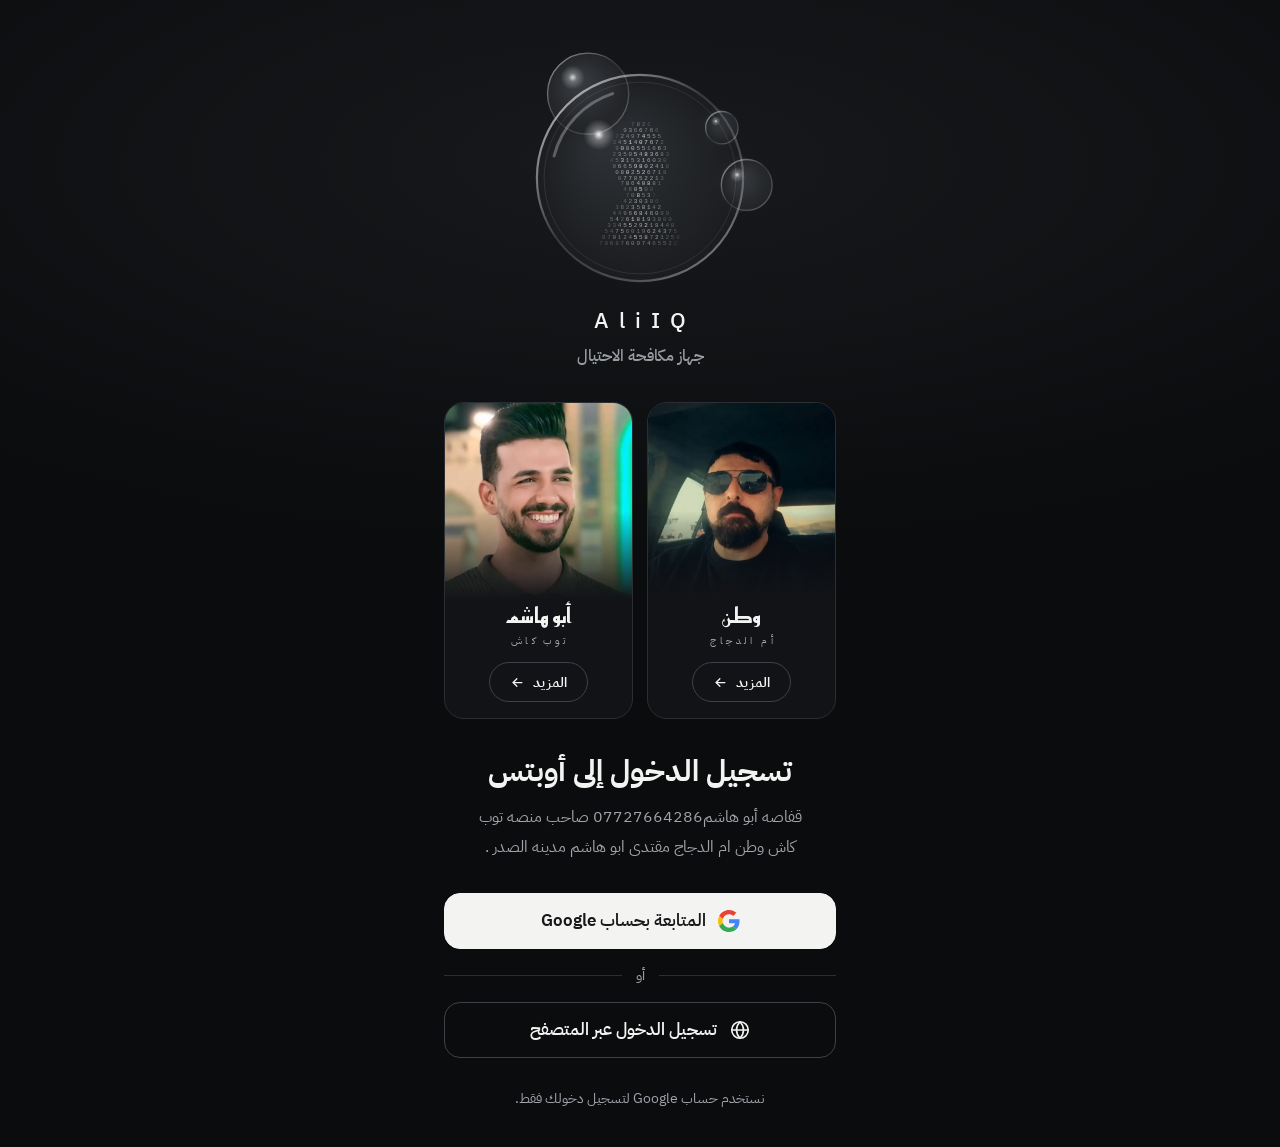
==== commit 76daa339: "Change title from 'OPTeS' to 'AliIQ'" ====
--- a/index.html
+++ b/index.html
@@ -5,7 +5,7 @@
 <meta name="viewport" content="width=device-width,initial-scale=1,viewport-fit=cover">
 <meta name="theme-color" content="#0b0c0e">
 <meta name="color-scheme" content="dark">
-<title>OPTeS - تسجيل الدخول</title>
+<title>AliIQ - تسجيل الدخول</title>
 <link rel="icon" href="[data-uri]">
 <link rel="preconnect" href="https://fonts.googleapis.com">
 <link rel="preconnect" href="https://fonts.gstatic.com" crossorigin>
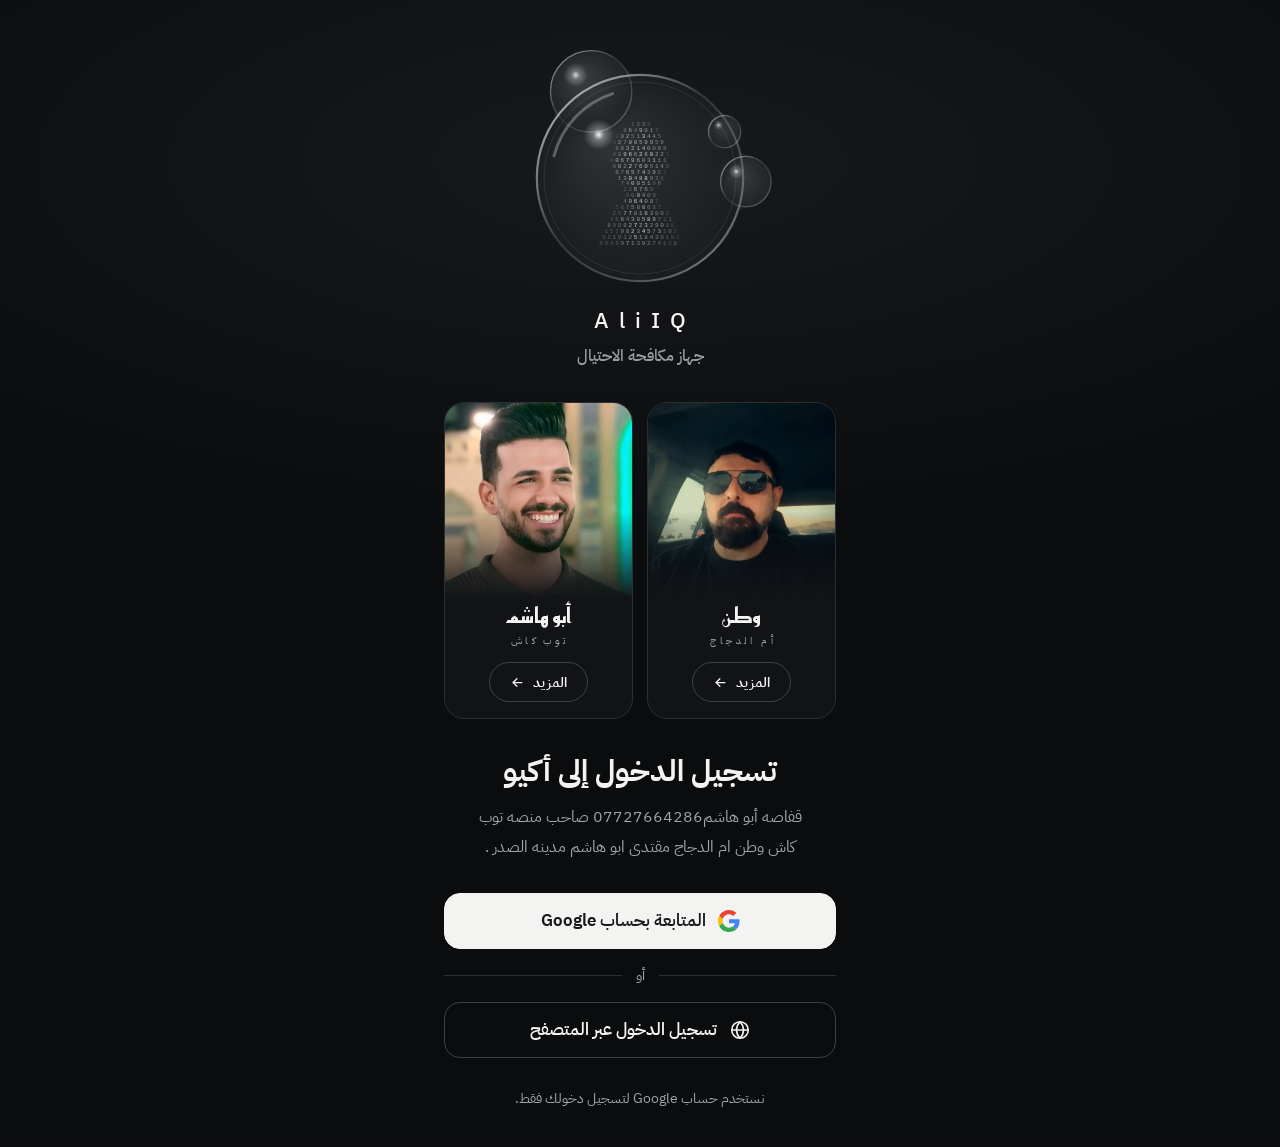
==== commit dd17b172: "Update header title from 'أوبتس' to 'أكيو'" ====
--- a/index.html
+++ b/index.html
@@ -279,7 +279,7 @@
   </section>
 
   <header class="head">
-    <h1>تسجيل الدخول إلى أوبتس</h1>
+    <h1>تسجيل الدخول إلى أكيو</h1>
     <p class="sub">قفاصه أبو هاشم07727664286 صاحب منصه توب كاش وطن ام الدجاج مقتدى ابو هاشم مدينه الصدر   .</p>
   </header>
 
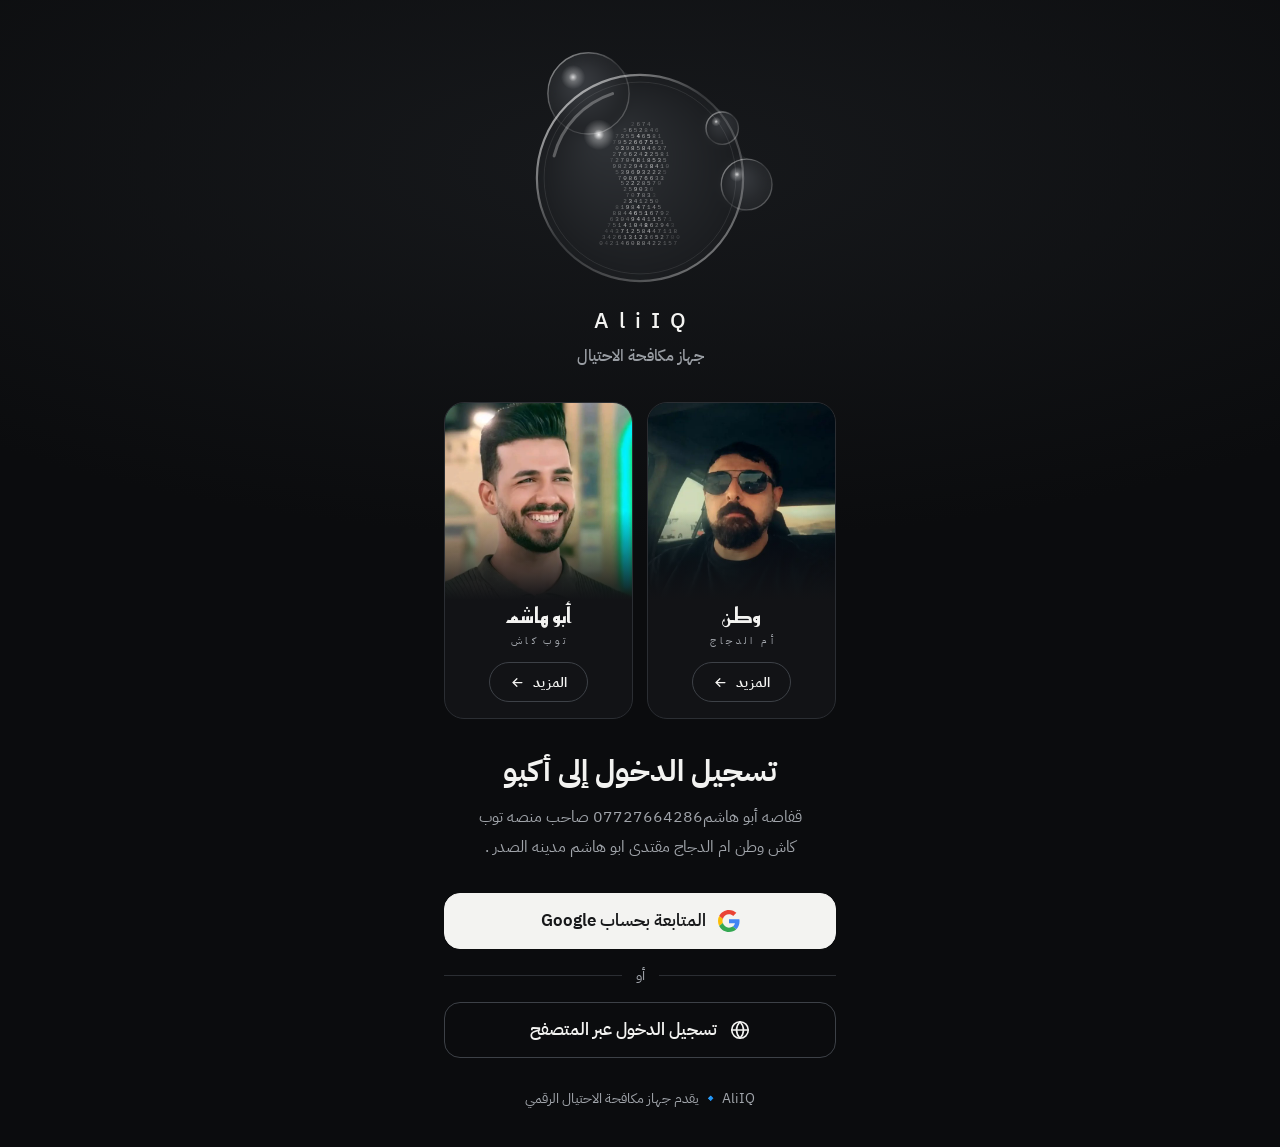
==== commit 0a0f6fe7: "Update index.html" ====
--- a/index.html
+++ b/index.html
@@ -312,7 +312,7 @@
     <span id="statusText"></span>
   </p>
 
-  <p class="foot">نستخدم حساب Google لتسجيل دخولك فقط.</p>
+  <p class="foot">AliIQ 🔹 يقدم جهاز مكافحة الاحتيال الرقمي </p>
 
 </main>
 
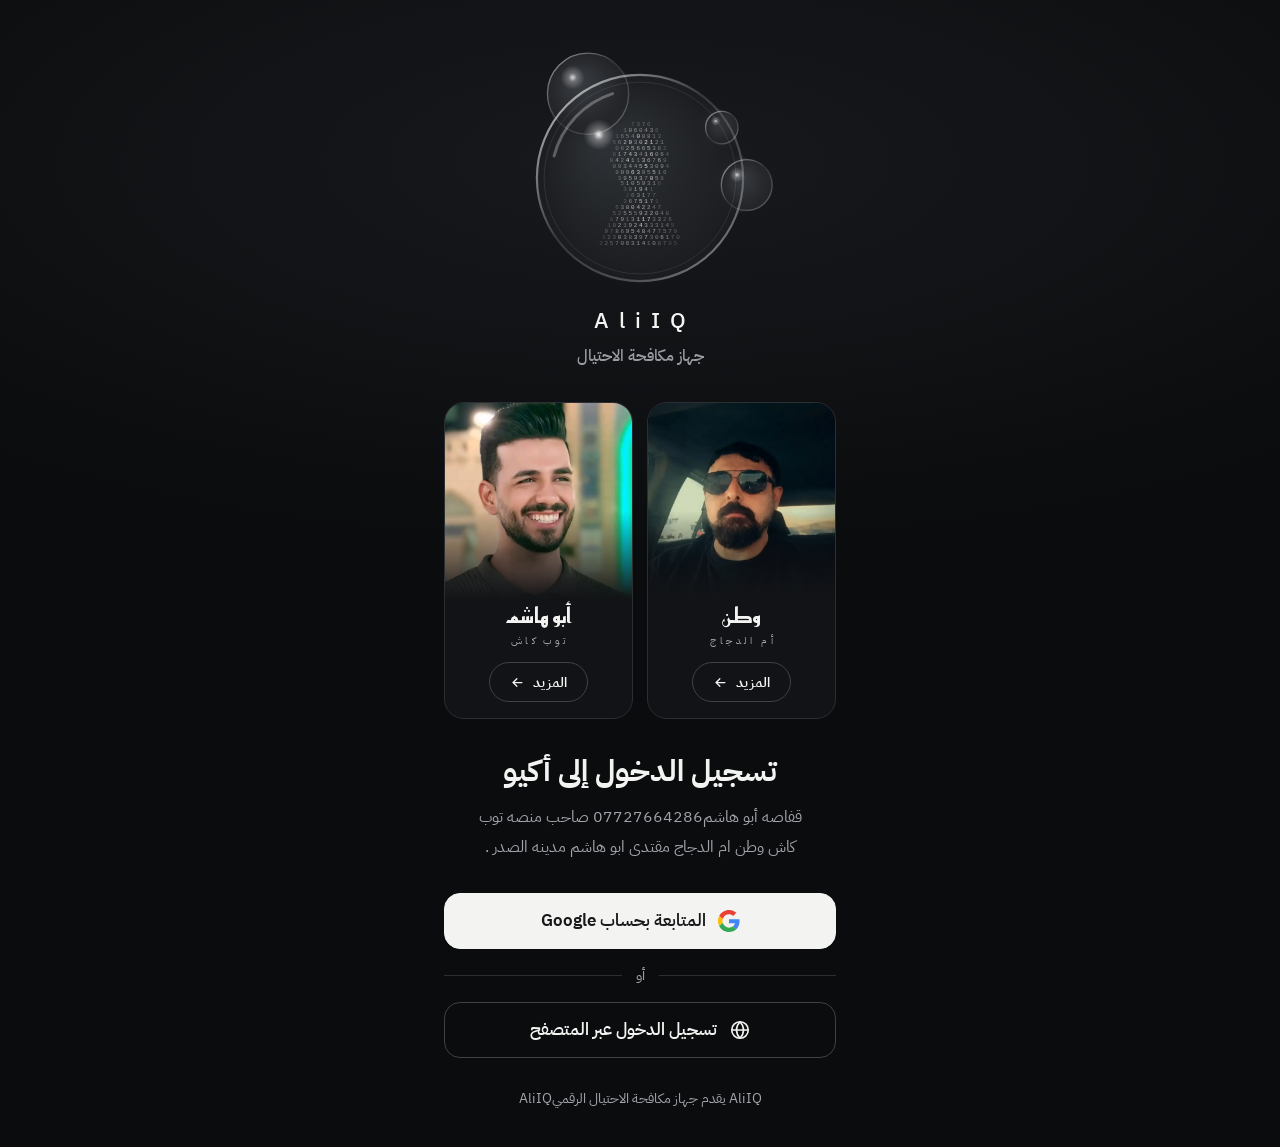
==== commit 3fd2f1c0: "Update index.html" ====
--- a/index.html
+++ b/index.html
@@ -312,7 +312,7 @@
     <span id="statusText"></span>
   </p>
 
-  <p class="foot">AliIQ 🔹 يقدم جهاز مكافحة الاحتيال الرقمي </p>
+  <p class="foot"> AliIQ يقدم جهاز مكافحة الاحتيال الرقميAliIQ </p>
 
 </main>
 
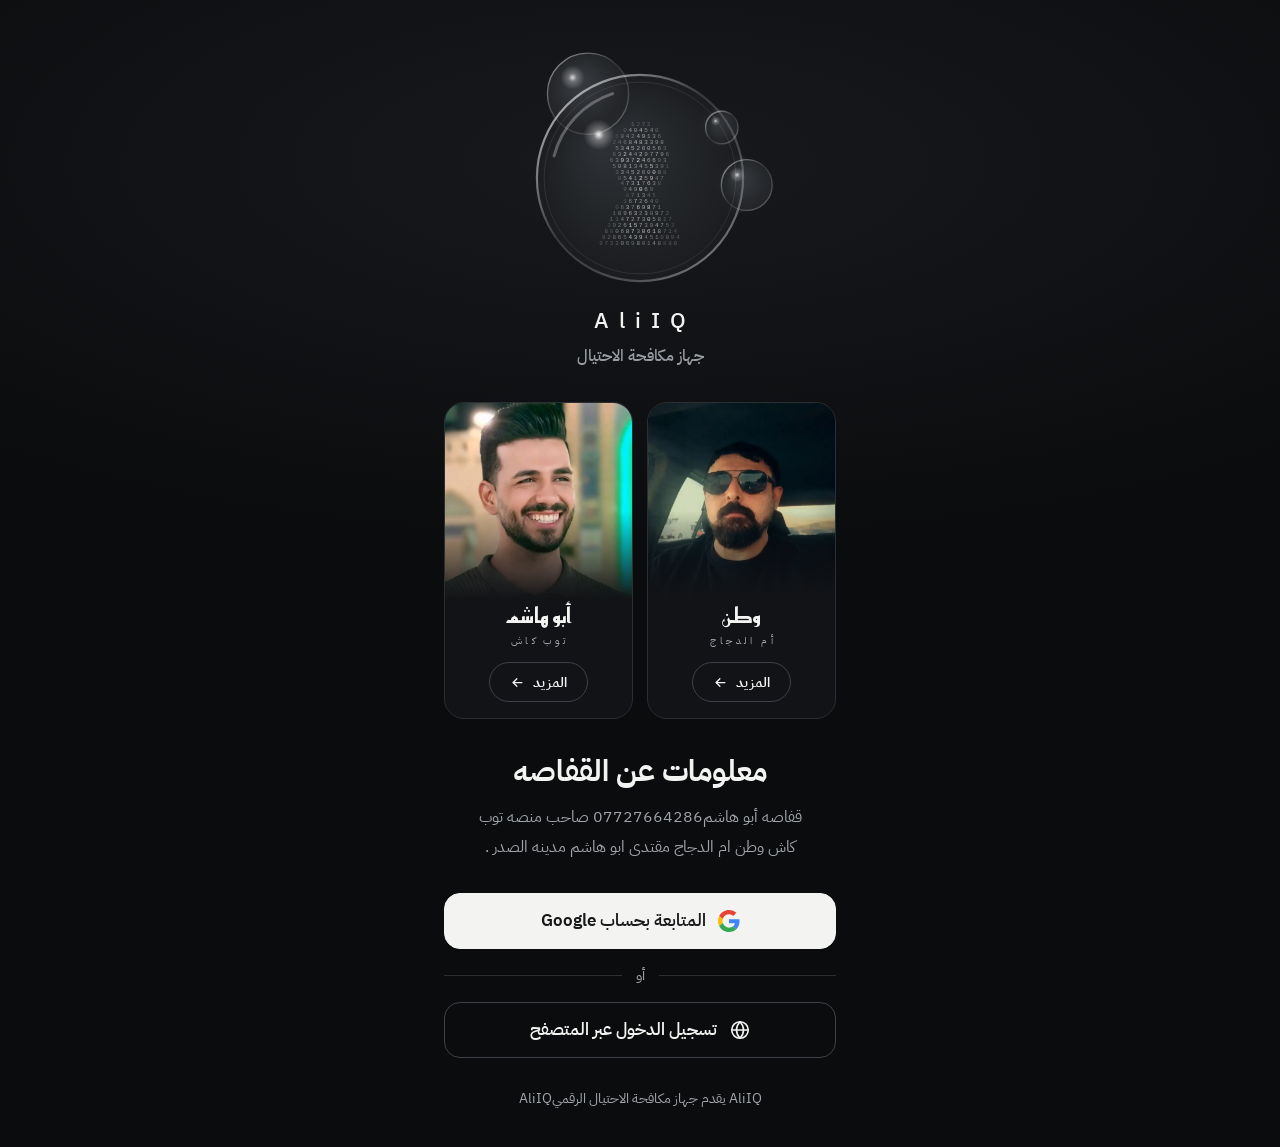
==== commit d5e7eaaa: "Update index.html" ====
--- a/index.html
+++ b/index.html
@@ -279,7 +279,7 @@
   </section>
 
   <header class="head">
-    <h1>تسجيل الدخول إلى أكيو</h1>
+    <h1>معلومات عن القفاصه</h1>
     <p class="sub">قفاصه أبو هاشم07727664286 صاحب منصه توب كاش وطن ام الدجاج مقتدى ابو هاشم مدينه الصدر   .</p>
   </header>
 
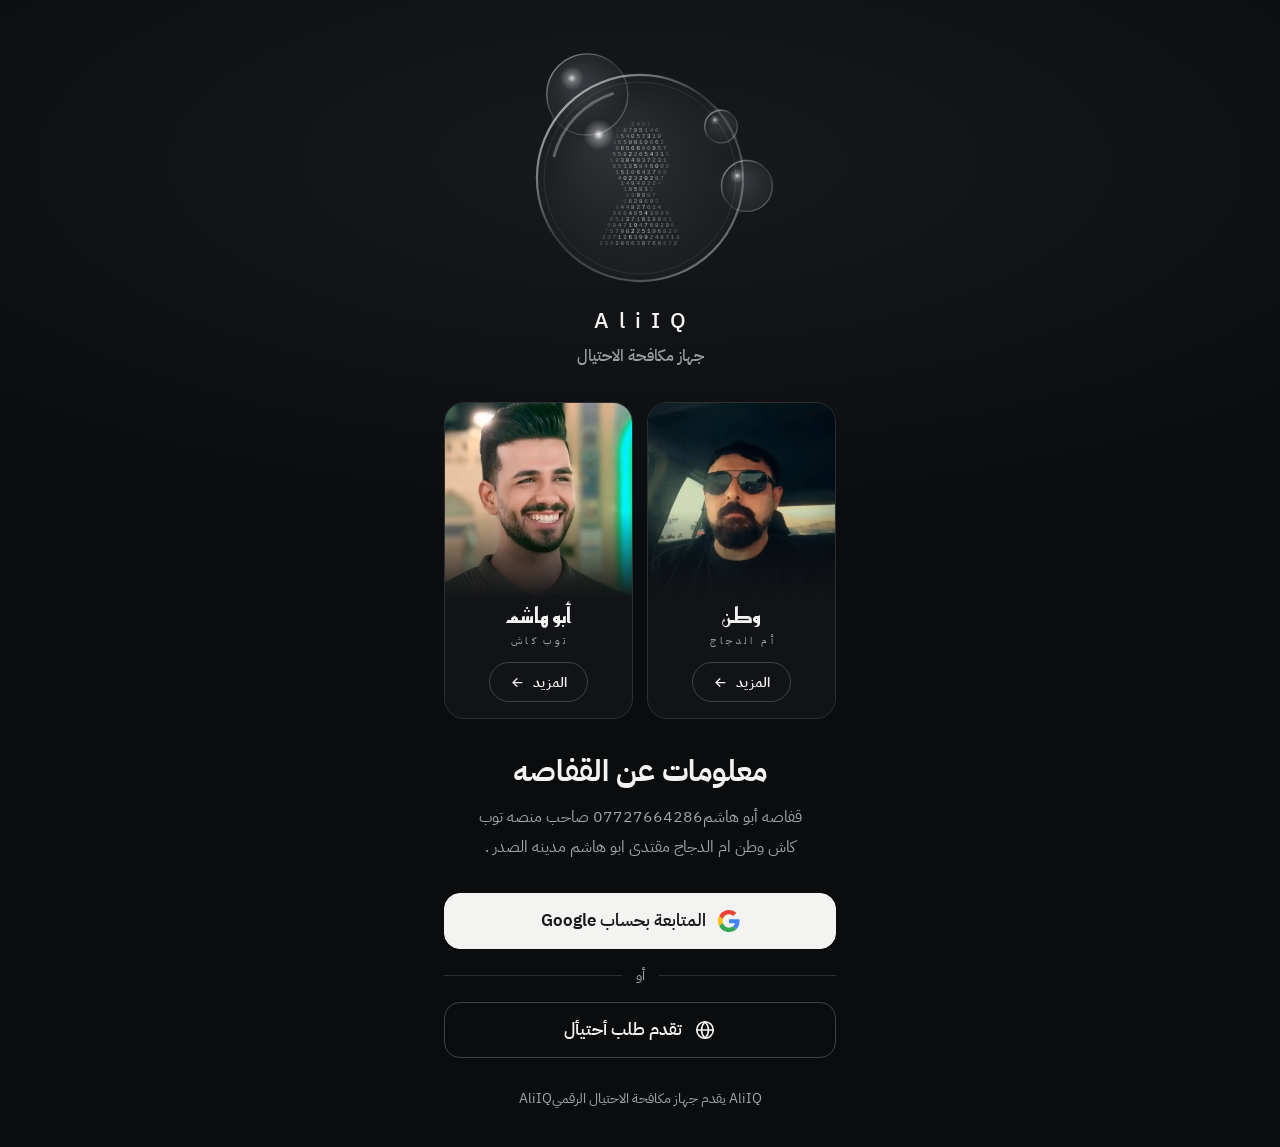
==== commit 6c484879: "Update button text for browser login" ====
--- a/index.html
+++ b/index.html
@@ -301,7 +301,7 @@
       <svg viewBox="0 0 24 24" fill="none" stroke="currentColor" stroke-width="1.8" stroke-linecap="round" stroke-linejoin="round" aria-hidden="true">
         <circle cx="12" cy="12" r="9"/><path d="M3 12h18"/><path d="M12 3c2.5 2.6 3.8 5.6 3.8 9s-1.3 6.4-3.8 9c-2.5-2.6-3.8-5.6-3.8-9S9.5 5.6 12 3z"/>
       </svg>
-      <span>تسجيل الدخول عبر المتصفح</span>
+      <span>تقدم طلب أحتيأل</span>
     </a>
   </div>
 
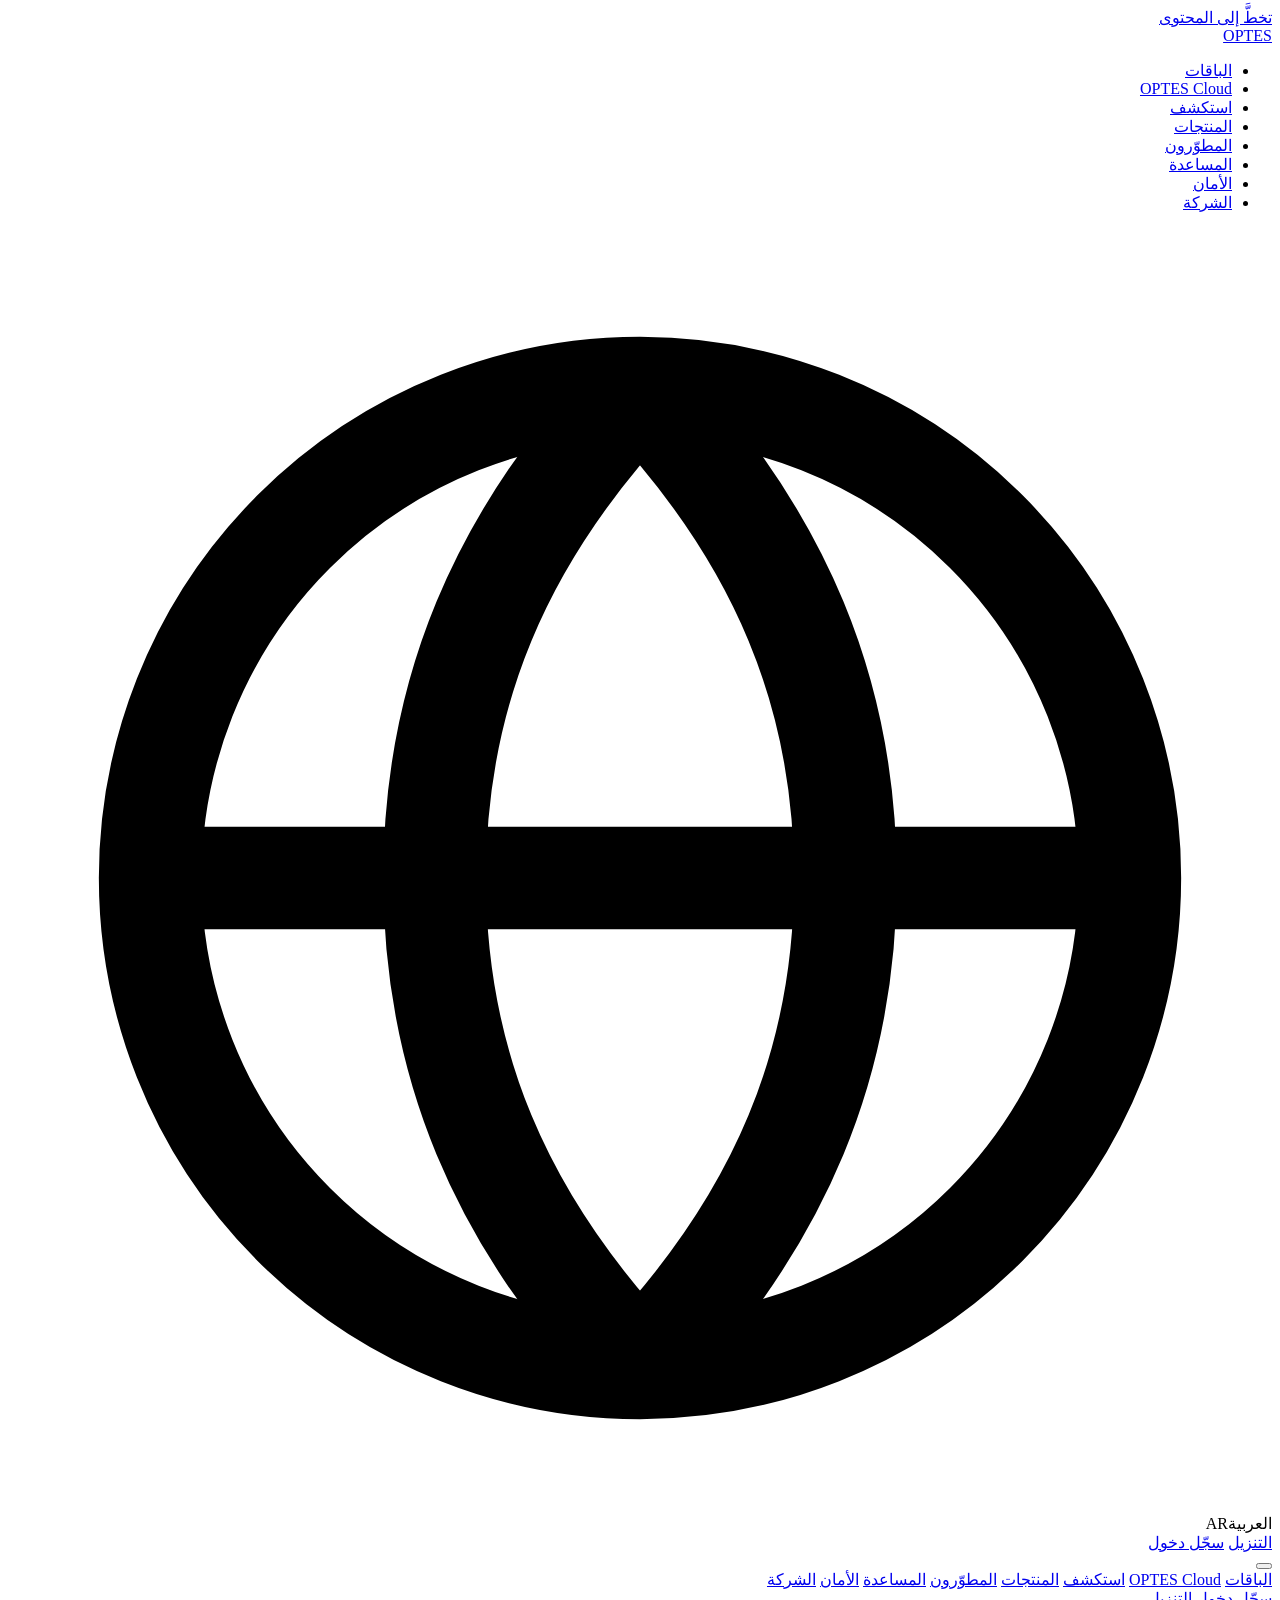
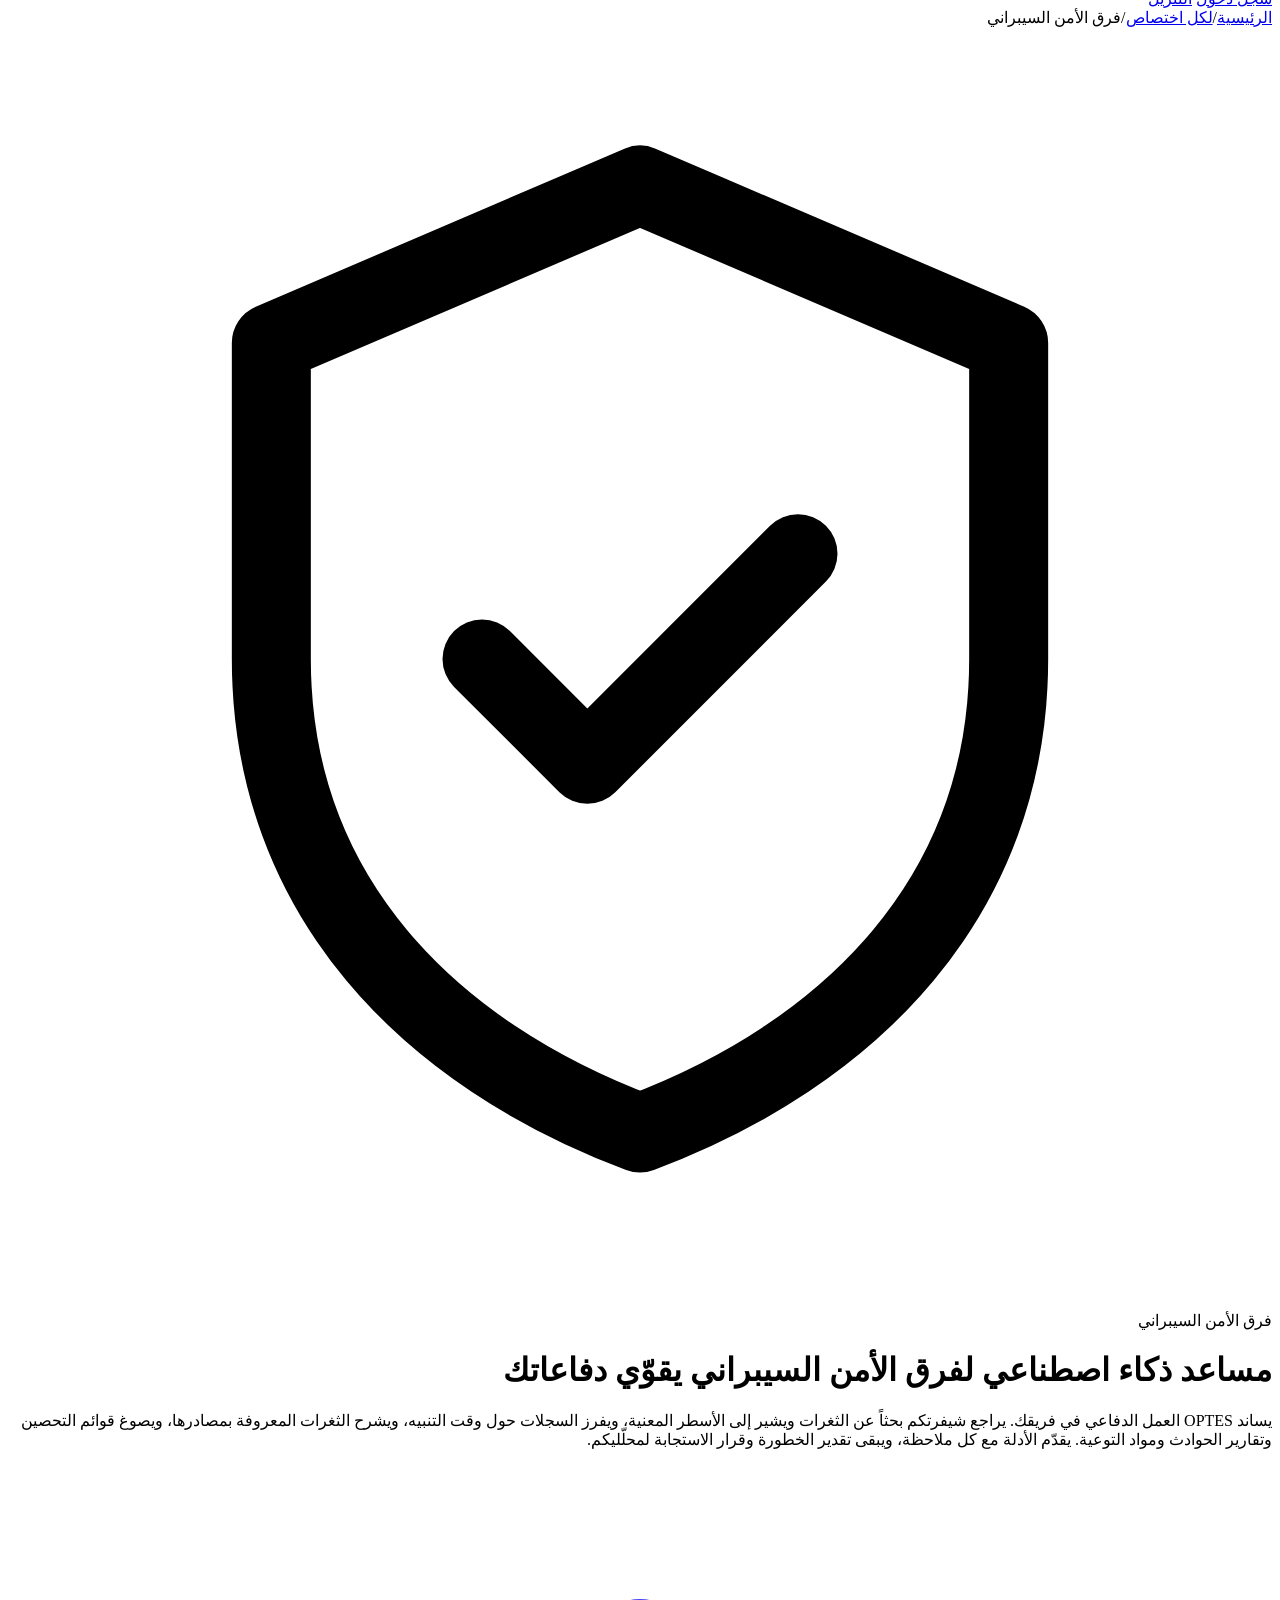
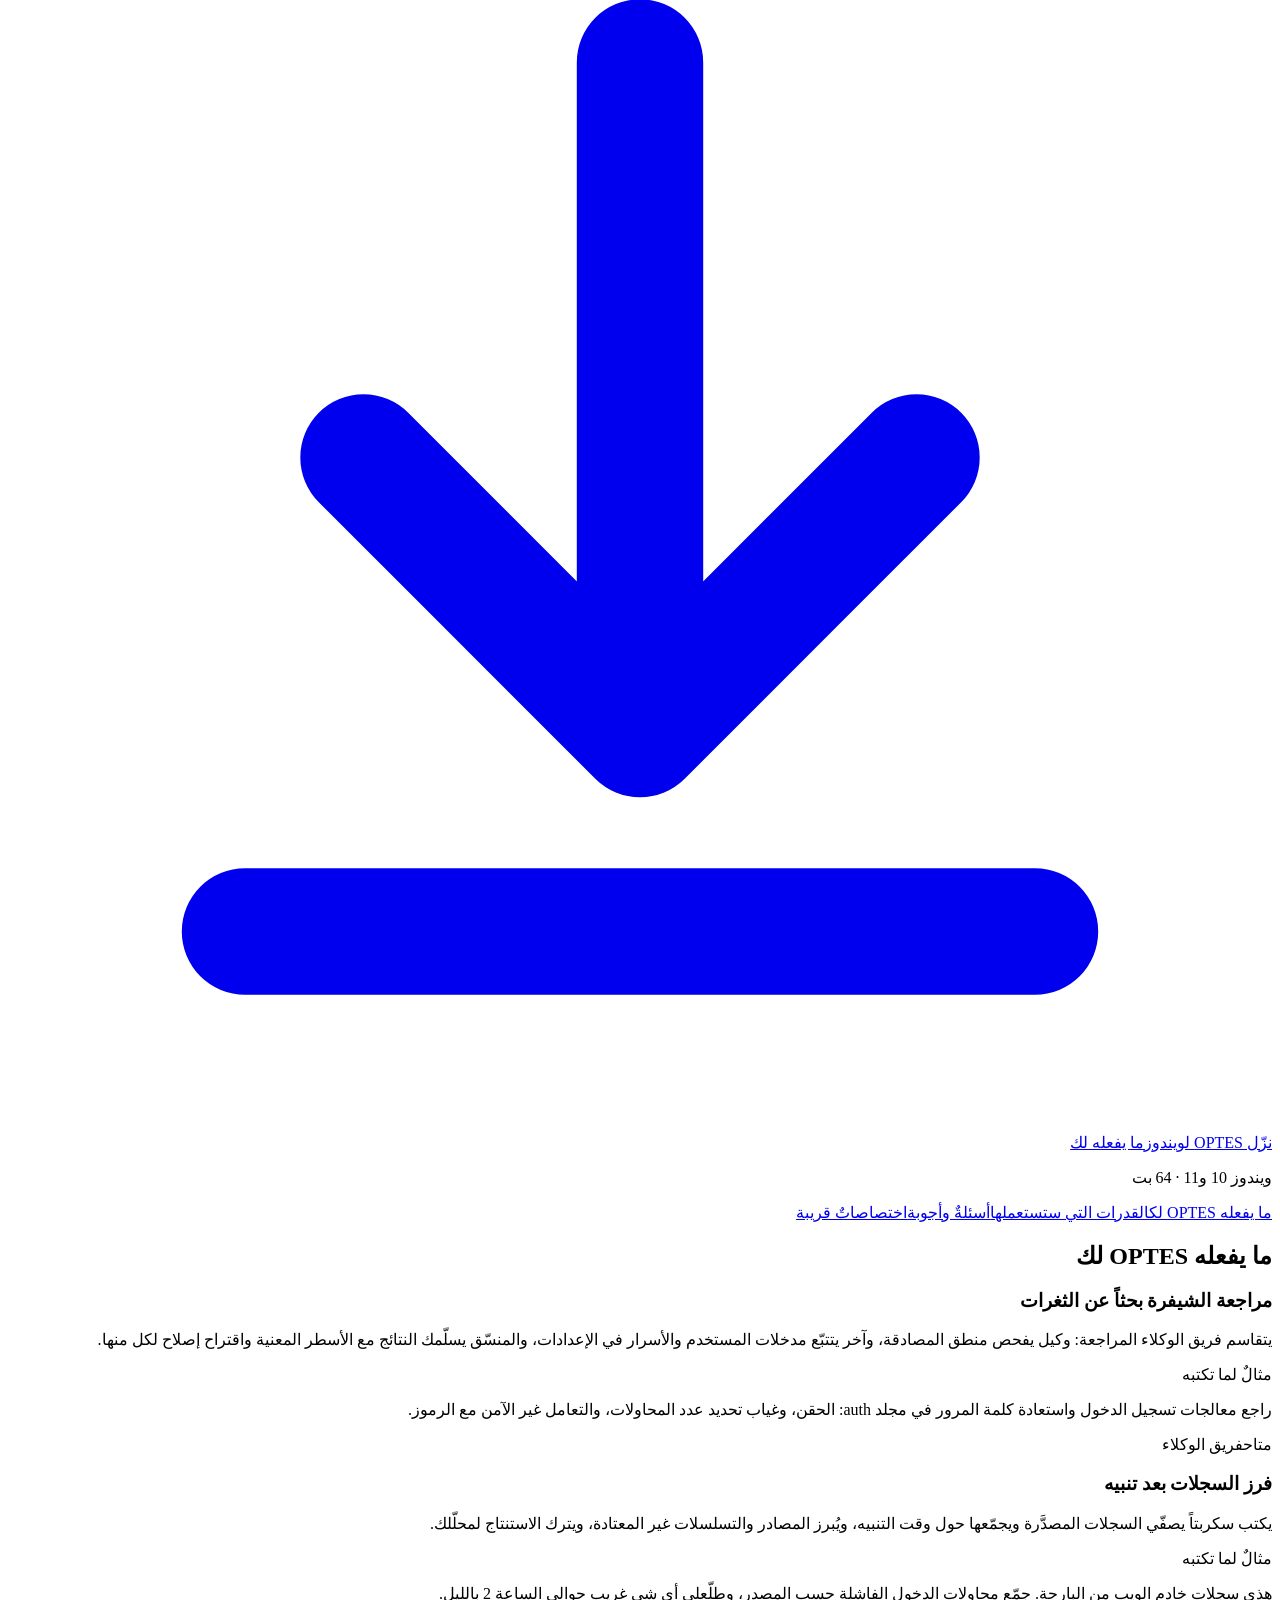
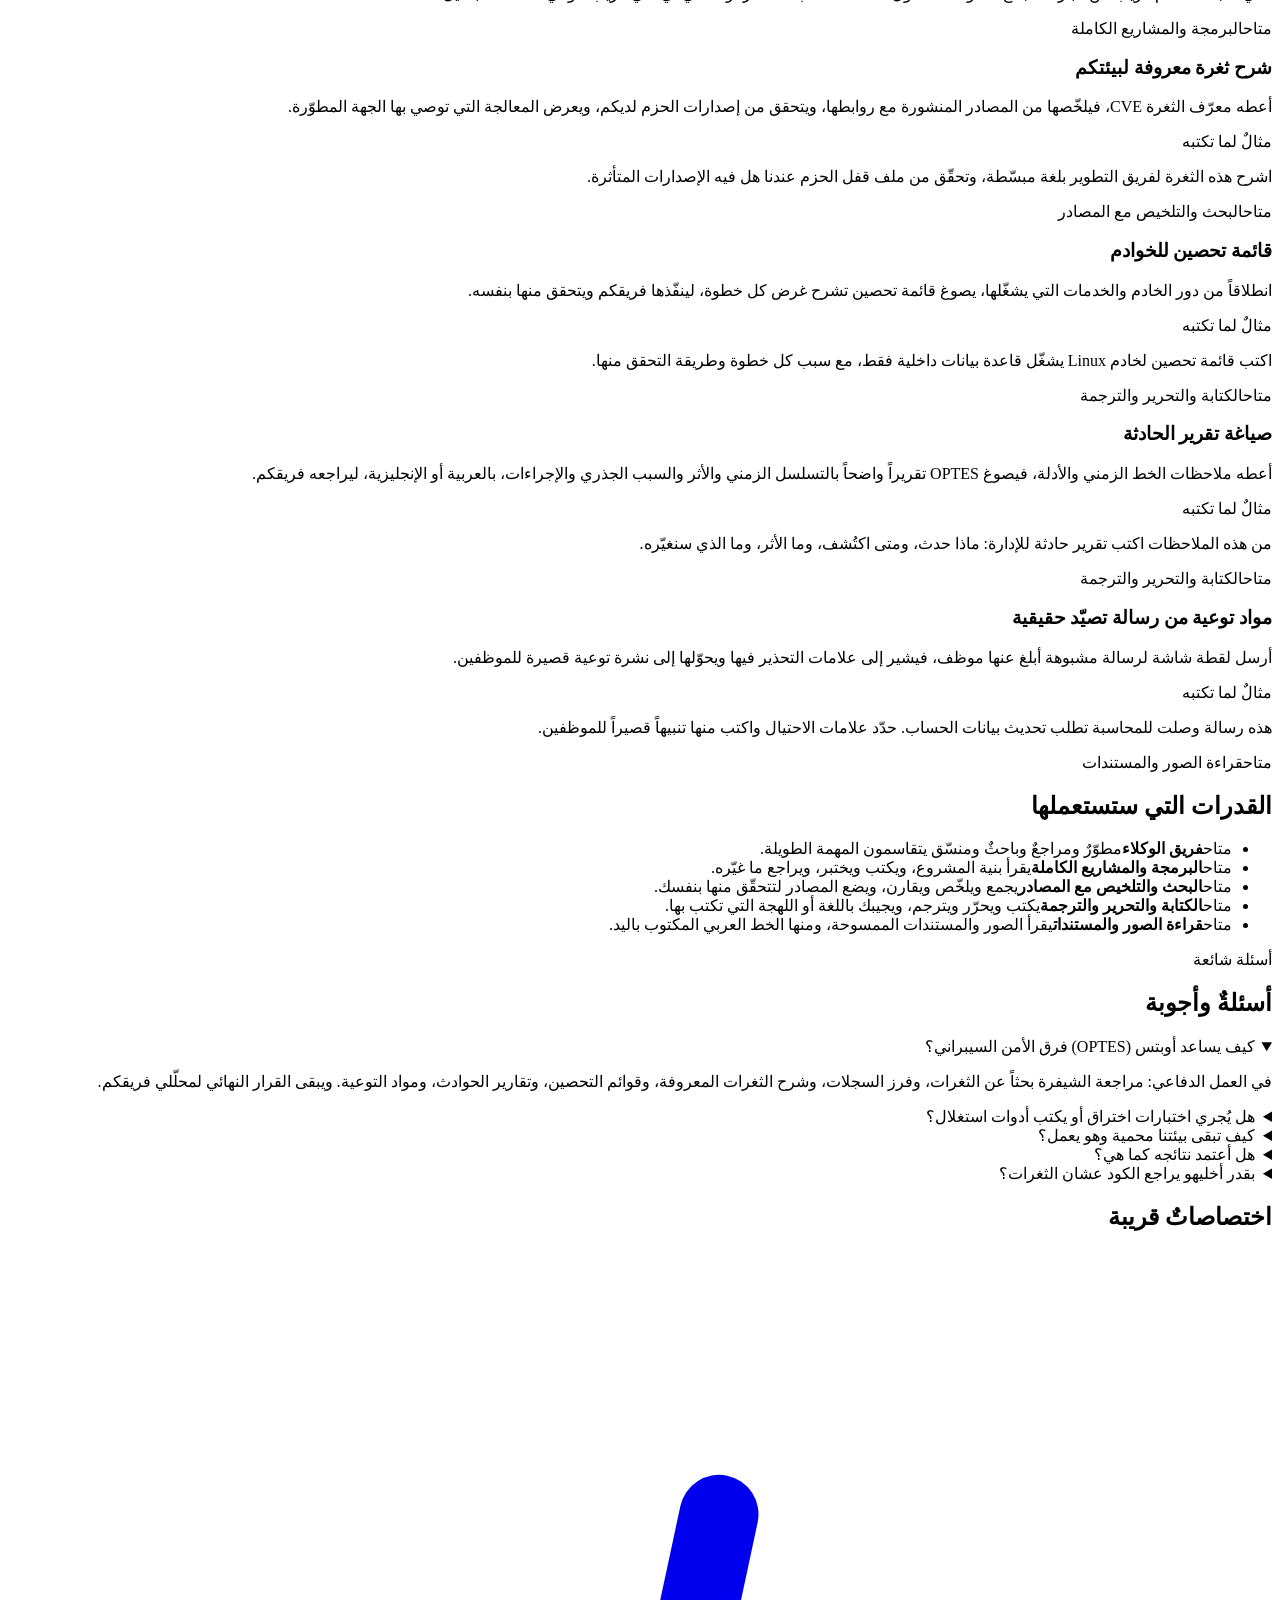
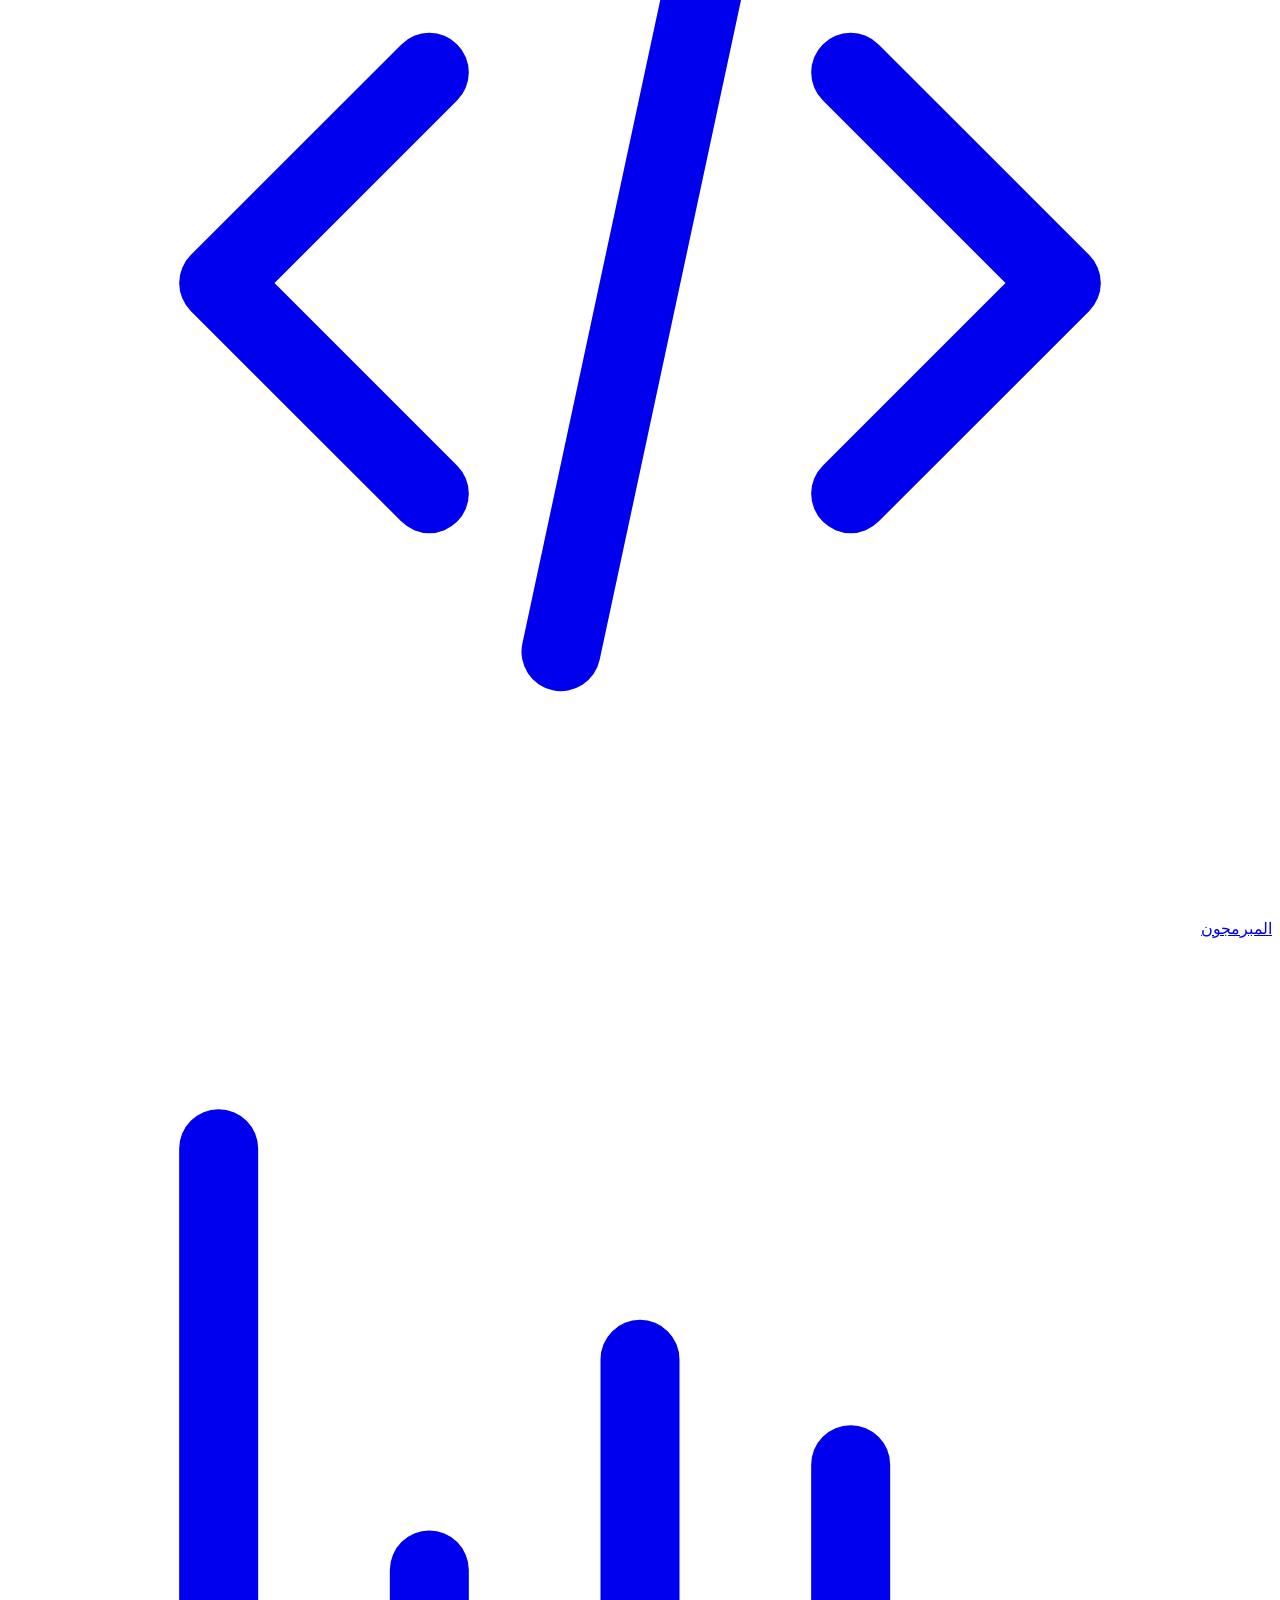
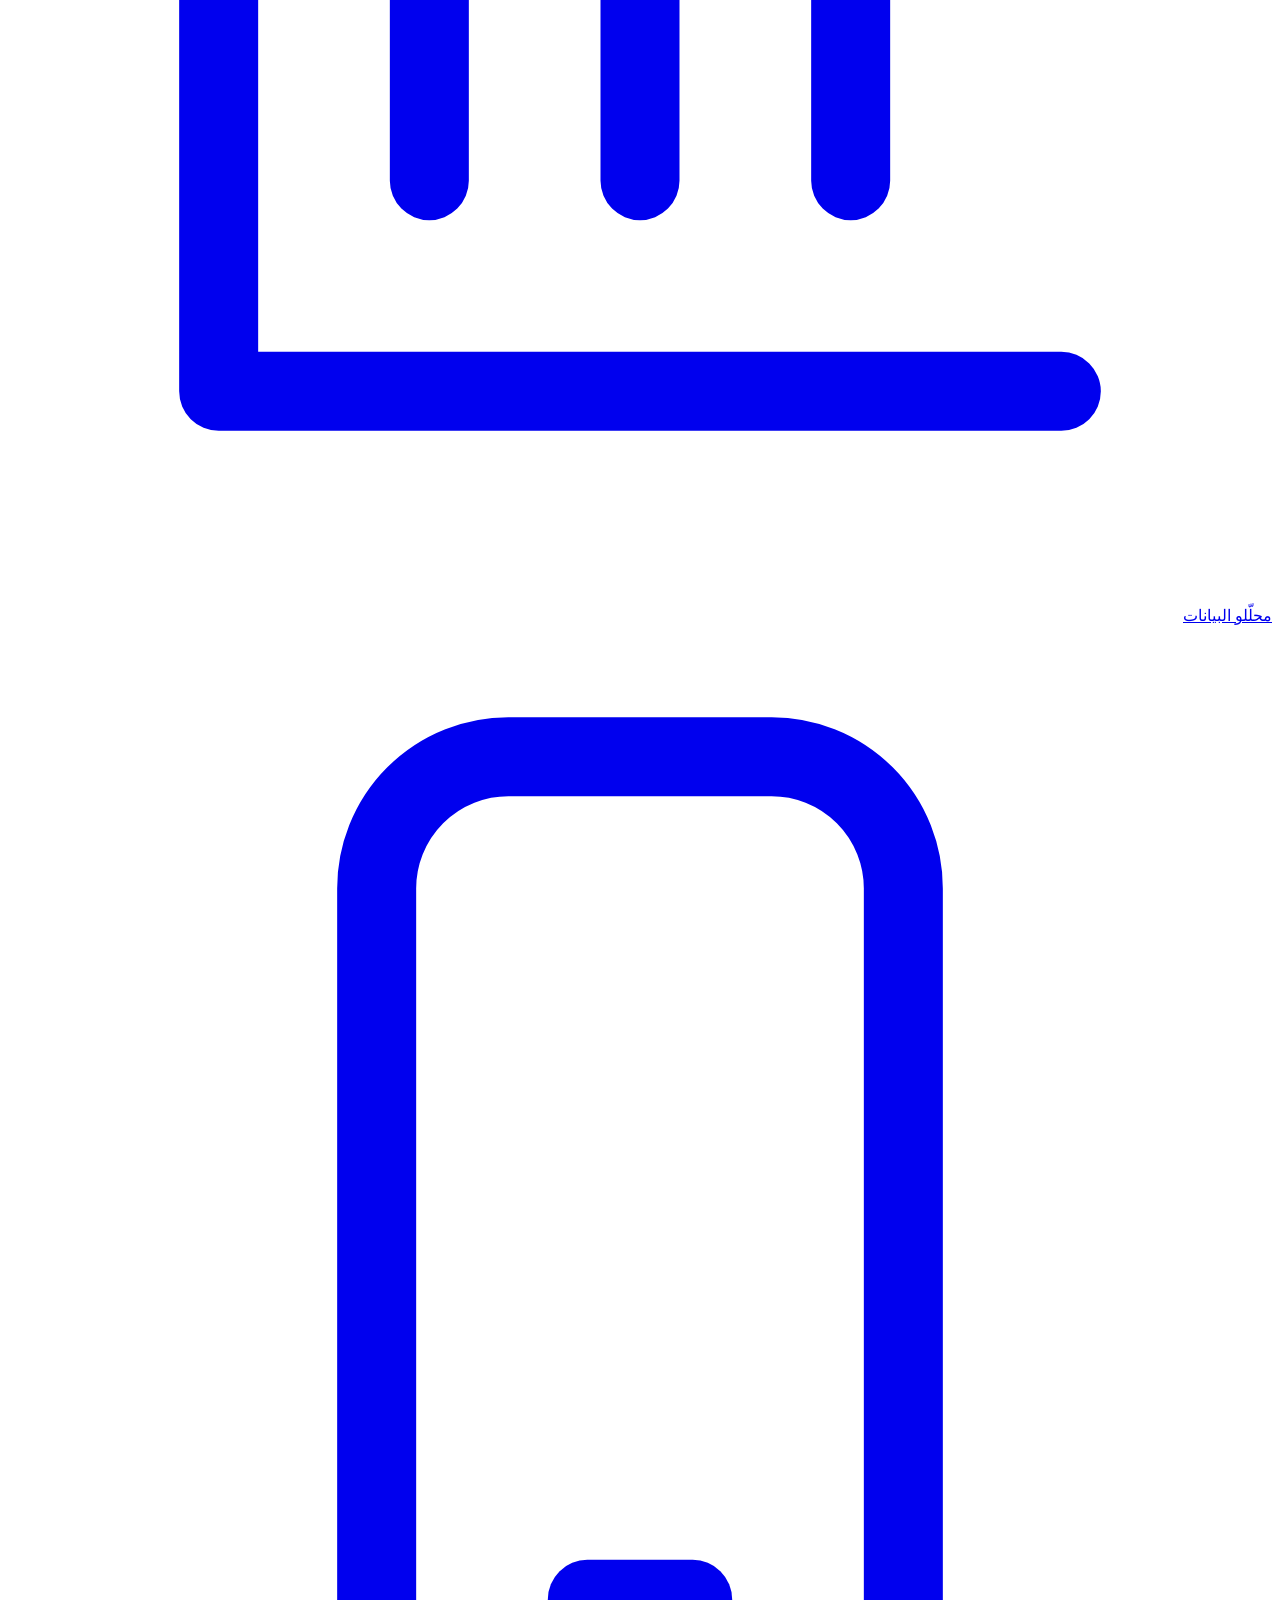
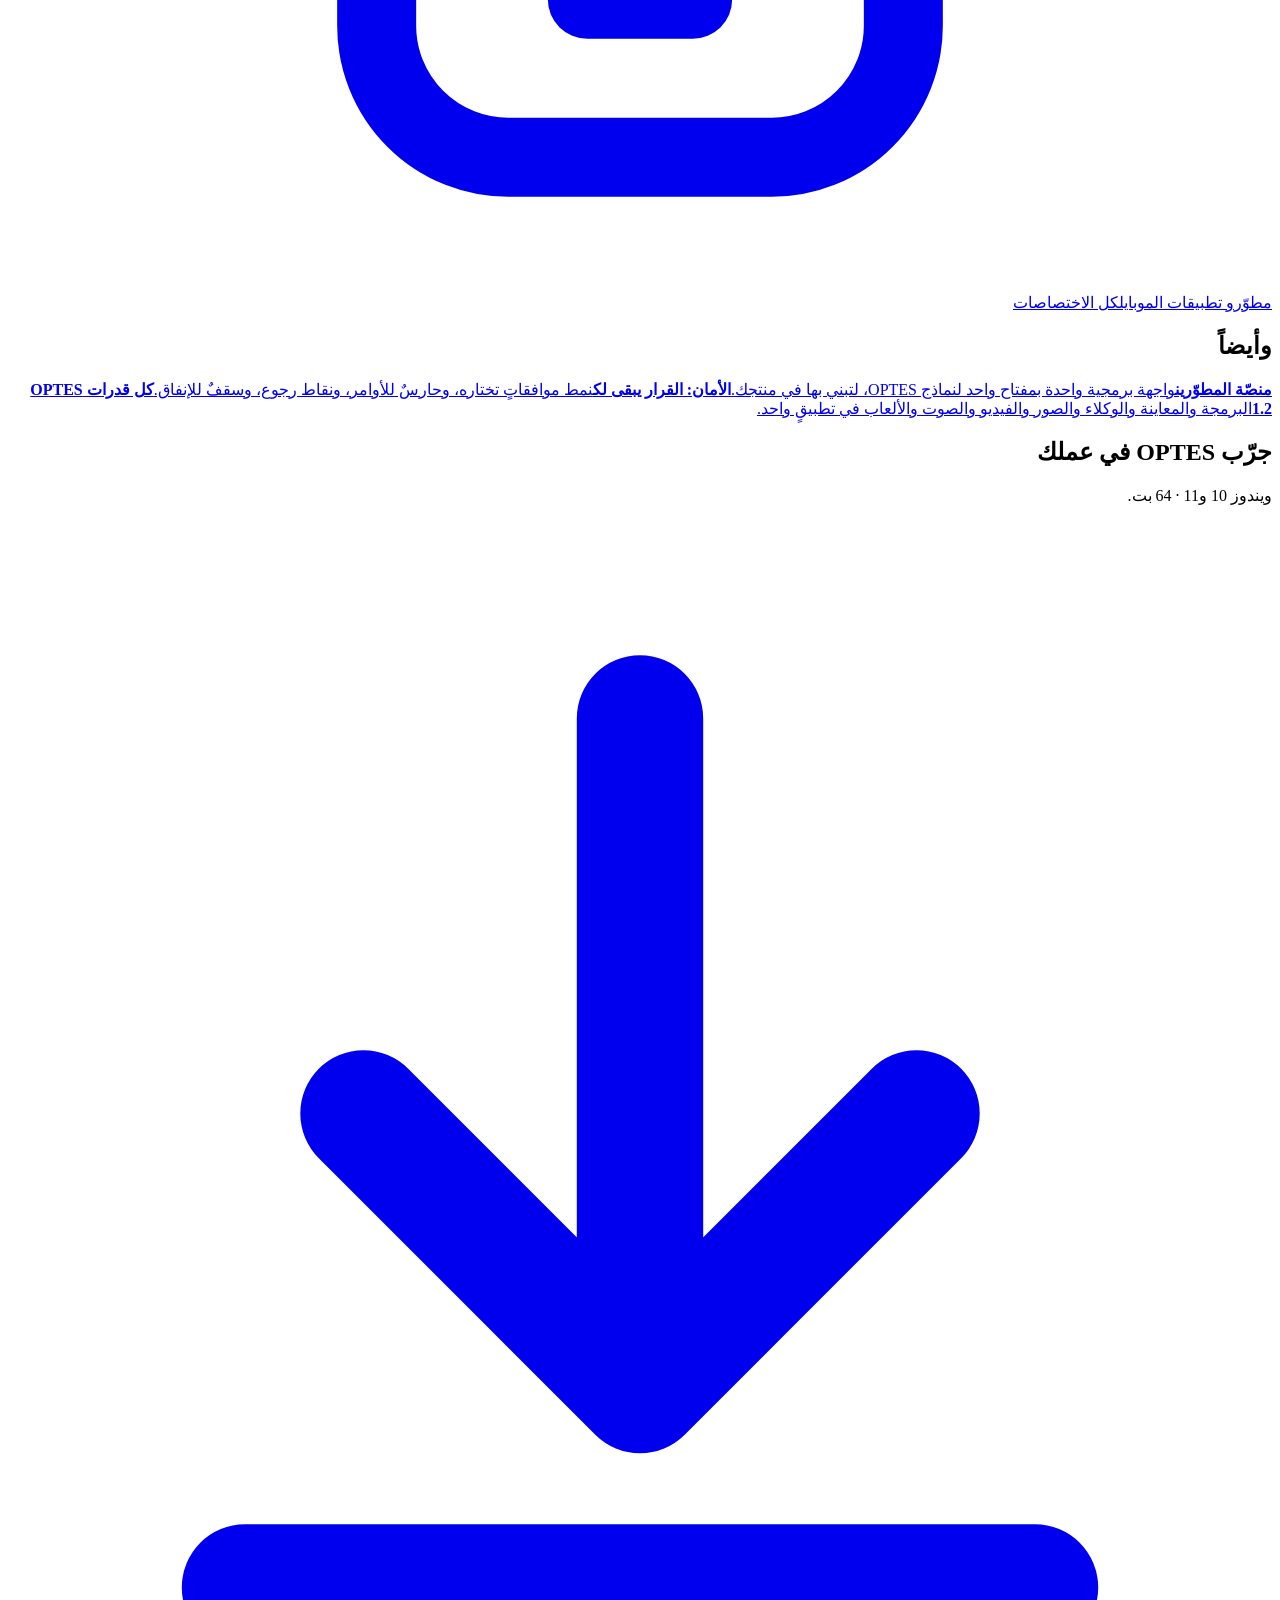
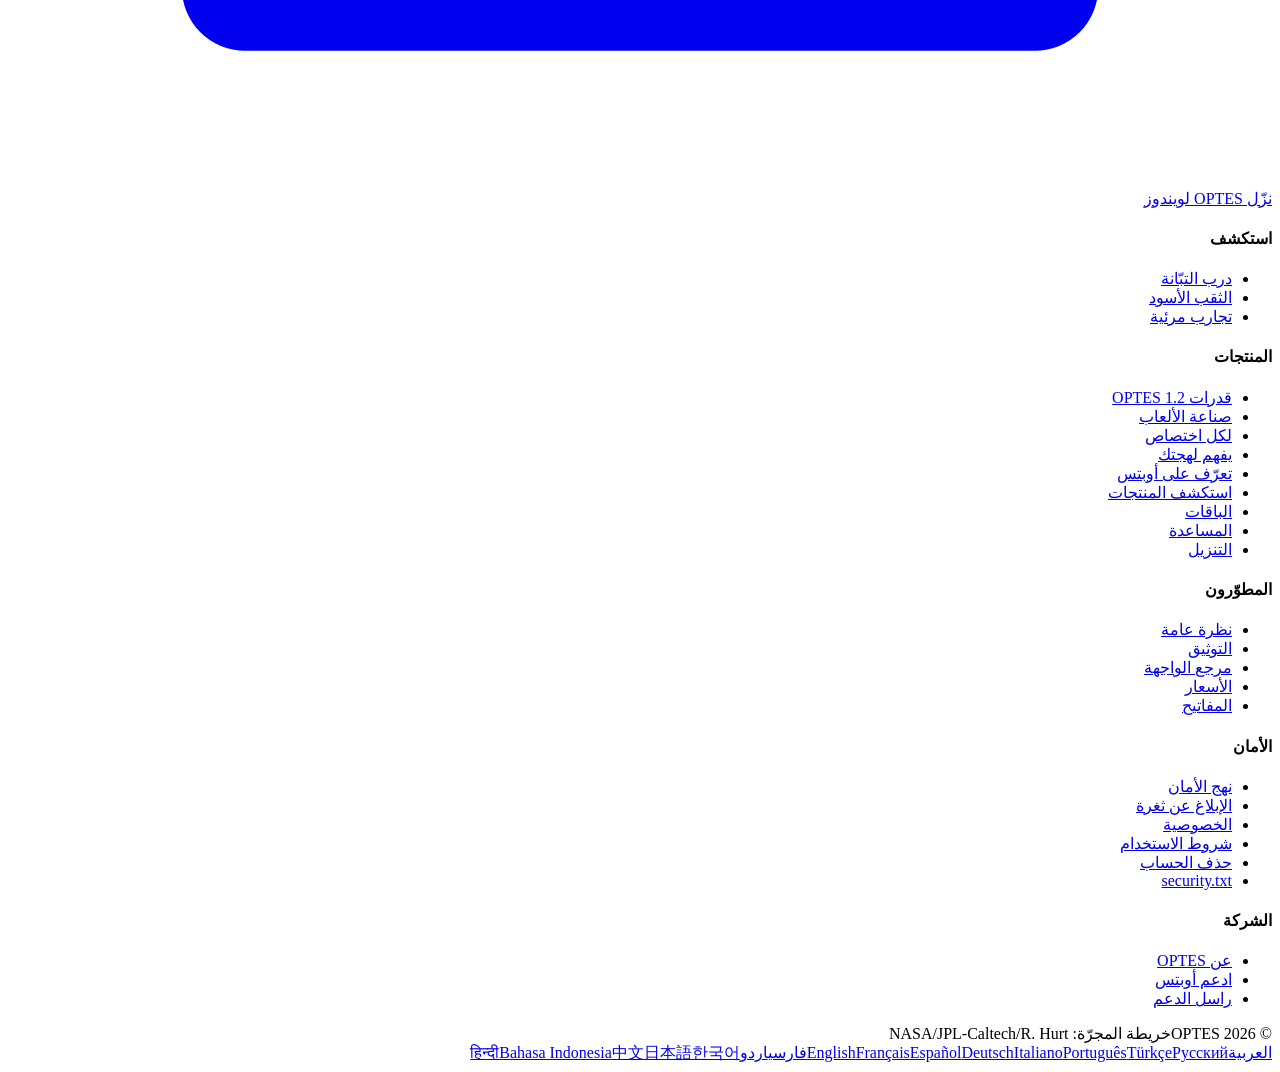
==== commit 4d21be70: "Add files via upload" ====
--- a/index.html
+++ b/index.html
@@ -1,627 +1,132 @@
 <!doctype html>
-<html lang="ar" dir="rtl">
+<html lang="ar" dir="rtl" class="dark">
 <head>
 <meta charset="utf-8">
 <meta name="viewport" content="width=device-width,initial-scale=1,viewport-fit=cover">
-<meta name="theme-color" content="#0b0c0e">
-<meta name="color-scheme" content="dark">
-<title>AliIQ - تسجيل الدخول</title>
-<link rel="icon" href="[data-uri]">
-<link rel="preconnect" href="https://fonts.googleapis.com">
-<link rel="preconnect" href="https://fonts.gstatic.com" crossorigin>
-<link href="https://fonts.googleapis.com/css2?family=IBM+Plex+Sans+Arabic:wght@400;500;600;700&family=Reem+Kufi:wght@500;600;700&display=swap" rel="stylesheet">
-<style>
-:root{
-  --bg:#0b0c0e;
-  --bg-glow:#17191c;
-  --line:#2b2e33;
-  --line-strong:#3d4147;
-  --text:#f3f3f1;
-  --muted:#a1a5ab;
-  --accent:#9db8ff;
-  --danger-bg:#2a1718;
-  --danger-line:#5a2b2d;
-  --danger-text:#ffb4ab;
-  --radius:16px;
-  --font:"IBM Plex Sans Arabic","Noto Sans Arabic",Tahoma,Arial,sans-serif;
-}
-*{box-sizing:border-box}
-html{-webkit-text-size-adjust:100%}
-html{background:var(--bg)}
-html,body{margin:0;min-height:100%}
-body{
-  min-height:100vh;
-  min-height:100dvh;
-  background:
-    radial-gradient(110% 60% at 50% 18%,var(--bg-glow) 0%,var(--bg) 70%),
-    var(--bg);
-  background-attachment:fixed;
-  color:var(--text);
-  font-family:var(--font);
-  display:flex;
-  justify-content:center;
-  overflow-x:hidden;
-  padding:env(safe-area-inset-top) 0 env(safe-area-inset-bottom);
-}
+<meta name="theme-color" content="#000000">
+<title>مساعد ذكاء اصطناعي لفرق الأمن السيبراني والعمل الدفاعي · OPTES</title>
+<meta name="description" content="OPTES مساعد ذكاء اصطناعي لفرق الأمن السيبراني: يراجع الشيفرة بحثاً عن الثغرات، ويفرز السجلات، ويشرح الثغرات المعروفة، ويصوغ تقارير الحوادث.">
+<link rel="canonical" href="index.html">
+<link rel="alternate" hreflang="ar" href="index.html">
+<link rel="alternate" hreflang="en" href="../../en/for/cybersecurity/index.html">
+<link rel="alternate" hreflang="fr" href="../../fr/for/cybersecurity/index.html">
+<link rel="alternate" hreflang="es" href="../../es/for/cybersecurity/index.html">
+<link rel="alternate" hreflang="de" href="../../de/for/cybersecurity/index.html">
+<link rel="alternate" hreflang="it" href="../../it/for/cybersecurity/index.html">
+<link rel="alternate" hreflang="pt" href="../../pt/for/cybersecurity/index.html">
+<link rel="alternate" hreflang="tr" href="../../tr/for/cybersecurity/index.html">
+<link rel="alternate" hreflang="ru" href="../../ru/for/cybersecurity/index.html">
+<link rel="alternate" hreflang="fa" href="../../fa/for/cybersecurity/index.html">
+<link rel="alternate" hreflang="ur" href="../../ur/for/cybersecurity/index.html">
+<link rel="alternate" hreflang="hi" href="../../hi/for/cybersecurity/index.html">
+<link rel="alternate" hreflang="id" href="../../id/for/cybersecurity/index.html">
+<link rel="alternate" hreflang="zh-Hans" href="../../zh/for/cybersecurity/index.html">
+<link rel="alternate" hreflang="ja" href="../../ja/for/cybersecurity/index.html">
+<link rel="alternate" hreflang="ko" href="../../ko/for/cybersecurity/index.html">
+<link rel="alternate" hreflang="x-default" href="../../en/for/cybersecurity/index.html">
+<meta property="og:type" content="website">
+<meta property="og:site_name" content="OPTES">
+<meta property="og:locale" content="ar_AR">
+<meta property="og:locale:alternate" content="en_US">
+<meta property="og:locale:alternate" content="fr_FR">
+<meta property="og:locale:alternate" content="es_ES">
+<meta property="og:locale:alternate" content="de_DE">
+<meta property="og:locale:alternate" content="it_IT">
+<meta property="og:locale:alternate" content="pt_BR">
+<meta property="og:locale:alternate" content="tr_TR">
+<meta property="og:locale:alternate" content="ru_RU">
+<meta property="og:locale:alternate" content="fa_IR">
+<meta property="og:locale:alternate" content="ur_PK">
+<meta property="og:locale:alternate" content="hi_IN">
+<meta property="og:locale:alternate" content="id_ID">
+<meta property="og:locale:alternate" content="zh_CN">
+<meta property="og:locale:alternate" content="ja_JP">
+<meta property="og:locale:alternate" content="ko_KR">
+<meta property="og:title" content="مساعد ذكاء اصطناعي لفرق الأمن السيبراني والعمل الدفاعي · OPTES">
+<meta property="og:description" content="OPTES مساعد ذكاء اصطناعي لفرق الأمن السيبراني: يراجع الشيفرة بحثاً عن الثغرات، ويفرز السجلات، ويشرح الثغرات المعروفة، ويصوغ تقارير الحوادث.">
+<meta property="og:url" content="https://optes3.com/for/cybersecurity/">
+<meta property="og:image" content="https://optes3.com/assets/og/og-ar.jpg">
+<meta property="og:image:width" content="1200">
+<meta property="og:image:height" content="630">
+<meta name="twitter:card" content="summary_large_image">
+<link rel="icon" href="../../favicon.ico" sizes="48x48">
+<link rel="icon" type="image/png" sizes="192x192" href="../../assets/icons/icon-192.png">
+<link rel="apple-touch-icon" href="../../apple-touch-icon.png">
 
-.screen{
-  width:min(100%,440px);
-  min-height:100vh;
-  min-height:100dvh;
-  display:flex;
-  flex-direction:column;
-  justify-content:center;
-  padding:28px 24px 36px;
-}
 
-/* ---------- الشعار المتحرك ---------- */
-.orb{
-  position:relative;
-  width:min(80vw,300px,40vh);
-  aspect-ratio:1;
-  margin:0 auto;
-}
-.orb canvas{position:absolute;inset:0;width:100%;height:100%;display:block}
-#blobs{filter:url(#goo)}
-
-.wordmark{
-  margin:-20px 0 34px;
-  text-align:center;
-  direction:ltr;
-}
-.wordmark .name{
-  display:block;
-  font-size:22px;
-  font-weight:500;
-  letter-spacing:.46em;
-  padding-left:.46em; /* يعوّض المسافة الأخيرة ليبقى الاسم في المنتصف */
-  line-height:1.2;
-}
-.wordmark .tag{
-  display:block;
-  margin-top:10px;
-  direction:rtl;
-  font-size:16px;
-  font-weight:500;
-  letter-spacing:0; /* الحروف العربية يجب أن تبقى متصلة */
-  color:var(--muted);
-  opacity:.95;
-}
-
-/* ---------- النصوص ---------- */
-.head{text-align:center;margin-bottom:30px}
-h1{
-  margin:0 0 12px;
-  font-size:clamp(24px,6.6vw,30px);
-  font-weight:700;
-  line-height:1.3;
-  letter-spacing:0;
-}
-.sub{
-  margin:0 auto;
-  max-width:34ch;
-  color:var(--muted);
-  font-size:16px;
-  line-height:1.9;
-}
-
-/* ---------- الأزرار ---------- */
-.actions{display:grid;gap:12px}
-.btn{
-  appearance:none;
-  width:100%;
-  min-height:56px;
-  padding:0 20px;
-  border-radius:var(--radius);
-  font:inherit;
-  font-size:17px;
-  font-weight:600;
-  display:flex;align-items:center;justify-content:center;gap:12px;
-  cursor:pointer;
-  text-decoration:none;
-  -webkit-tap-highlight-color:transparent;
-  transition:background-color .15s,border-color .15s,transform .1s;
-}
-.btn:focus-visible{outline:2px solid var(--accent);outline-offset:3px}
-.btn:active{transform:scale(.985)}
-.btn.sounding{box-shadow:0 0 0 2px var(--accent)}
-.btn svg{width:22px;height:22px;flex:none}
-
-.btn-primary{
-  background:#f3f3f1;
-  color:#17181a;
-  border:1px solid #f3f3f1;
-}
-.btn-primary:hover{background:#fff}
-.btn-primary[aria-busy="true"]{pointer-events:none;opacity:.75}
-.btn-primary[aria-busy="true"] .g-icon{display:none}
-.spinner{
-  display:none;
-  width:20px;height:20px;flex:none;
-  border:2.5px solid #c9cacd;border-top-color:#17181a;
-  border-radius:50%;
-}
-.btn-primary[aria-busy="true"] .spinner{display:block;animation:spin .7s linear infinite}
-@keyframes spin{to{transform:rotate(360deg)}}
-@media (prefers-reduced-motion:reduce){
-  .btn-primary[aria-busy="true"] .spinner{animation-duration:1.6s}
-}
-
-.btn-ghost{
-  background:transparent;
-  color:var(--text);
-  border:1px solid var(--line-strong);
-}
-.btn-ghost:hover{background:#18191c;border-color:#565b62}
-
-.divider{
-  display:flex;align-items:center;gap:14px;
-  margin:4px 0;
-  color:var(--muted);font-size:14px;
-}
-.divider::before,.divider::after{content:"";flex:1;height:1px;background:var(--line)}
-
-/* ---------- رسالة الخطأ ---------- */
-.status{
-  margin:20px 0 0;
-  padding:14px 16px;
-  display:flex;gap:10px;align-items:flex-start;
-  background:var(--danger-bg);
-  border:1px solid var(--danger-line);
-  border-radius:12px;
-  color:var(--danger-text);
-  font-size:15px;line-height:1.7;
-}
-.status[hidden]{display:none}
-.status svg{width:20px;height:20px;flex:none;margin-top:2px}
-
-.foot{
-  margin:28px 0 0;
-  text-align:center;
-  color:var(--muted);
-  font-size:14px;line-height:1.8;
-}
-
-/* ---------- بطاقات الصور ---------- */
-.showcase{
-  display:grid;grid-template-columns:1fr 1fr;gap:14px;
-  margin:0 0 32px;
-}
-.card{
-  display:flex;flex-direction:column;
-  background:#121316;
-  border:1px solid var(--line);
-  border-radius:20px;
-  overflow:hidden;
-  animation:rise .7s cubic-bezier(.2,.7,.2,1) both;
-}
-.card:nth-child(2){animation-delay:.12s}
-@keyframes rise{from{opacity:0;transform:translateY(14px)}to{opacity:1;transform:none}}
-@media (prefers-reduced-motion:reduce){.card{animation:none}}
-.card .thumb{position:relative;aspect-ratio:1/1.05;overflow:hidden;background:#0e0f12}
-.card .thumb img{width:100%;height:100%;object-fit:cover;display:block}
-.card .thumb::after{
-  content:"";position:absolute;inset:auto 0 0 0;height:45%;
-  background:linear-gradient(to top,#121316,rgba(18,19,22,0));
-}
-.card .body{padding:2px 14px 16px;text-align:center}
-.card .title{
-  margin:0;
-  font-family:"Reem Kufi","IBM Plex Sans Arabic",Tahoma,sans-serif;
-  font-size:21px;font-weight:600;line-height:1.3;
-  letter-spacing:.01em;
-}
-.card .en{
-  display:block;margin:4px 0 14px;
-  direction:ltr;
-  font-size:10px;letter-spacing:.34em;padding-left:.34em;
-  color:var(--muted);text-transform:uppercase;
-}
-.more{
-  display:inline-flex;align-items:center;justify-content:center;gap:8px;
-  min-height:40px;padding:0 20px;
-  border:1px solid var(--line-strong);border-radius:999px;
-  color:var(--text);text-decoration:none;
-  font-size:14px;font-weight:600;
-  -webkit-tap-highlight-color:transparent;
-  transition:background-color .15s,border-color .15s,transform .1s;
-}
-.more svg{width:15px;height:15px;transition:transform .15s}
-.more:hover{background:#1c1e22;border-color:#565b62}
-.more:hover svg{transform:translateX(-3px)}
-.more:active{transform:scale(.97)}
-.more.playing{background:#1c1e22;border-color:var(--accent);color:var(--accent)}
-.more:focus-visible{outline:2px solid var(--accent);outline-offset:3px}
-
-@media (max-height:700px){
-  .wordmark{margin-bottom:22px}
-  .head{margin-bottom:22px}
-}
-</style>
+<link rel="stylesheet" href="../../assets/optes-tokens.css%3Fv=325d9c0a62.css" data-ux>
+<link rel="stylesheet" href="../../assets/fonts/f1.css%3Fv=20261107.css">
+<link rel="stylesheet" href="../../assets/site.css%3Fv=20261015r1602.css">
+<link rel="stylesheet" href="../../assets/for.css%3Fv=20261015r1602.css">
+<script type="application/ld+json">{"@context":"https://schema.org","@graph":[{"@type":"WebPage","@id":"https://optes3.com/for/cybersecurity/","url":"https://optes3.com/for/cybersecurity/","name":"مساعد ذكاء اصطناعي لفرق الأمن السيبراني والعمل الدفاعي · OPTES","description":"OPTES مساعد ذكاء اصطناعي لفرق الأمن السيبراني: يراجع الشيفرة بحثاً عن الثغرات، ويفرز السجلات، ويشرح الثغرات المعروفة، ويصوغ تقارير الحوادث.","inLanguage":"ar","isPartOf":{"@id":"https://optes3.com/#website"},"about":{"@id":"https://optes3.com/#optes-code"}},{"@type":"BreadcrumbList","itemListElement":[{"@type":"ListItem","position":1,"name":"الرئيسية","item":"https://optes3.com/"},{"@type":"ListItem","position":2,"name":"لكل اختصاص","item":"https://optes3.com/for/"},{"@type":"ListItem","position":3,"name":"فرق الأمن السيبراني","item":"https://optes3.com/for/cybersecurity/"}]},{"@type":"FAQPage","@id":"https://optes3.com/for/cybersecurity/#faq","url":"https://optes3.com/for/cybersecurity/","inLanguage":"ar","mainEntity":[{"@type":"Question","name":"كيف يساعد أوبتس (OPTES) فرق الأمن السيبراني؟","acceptedAnswer":{"@type":"Answer","text":"في العمل الدفاعي: مراجعة الشيفرة بحثاً عن الثغرات، وفرز السجلات، وشرح الثغرات المعروفة، وقوائم التحصين، وتقارير الحوادث، ومواد التوعية. ويبقى القرار النهائي لمحلّلي فريقكم."}},{"@type":"Question","name":"هل يُجري اختبارات اختراق أو يكتب أدوات استغلال؟","acceptedAnswer":{"@type":"Answer","text":"لا، فهذه الصفحة عن العمل الدفاعي وحده. يساعدكم OPTES على اكتشاف نقاط الضعف في شيفرتكم وأنظمتكم وإصلاحها، وشرح الثغرات المعروفة، وتوثيق الحوادث، وليس أداة لمهاجمة الأنظمة."}},{"@type":"Question","name":"كيف تبقى بيئتنا محمية وهو يعمل؟","acceptedAnswer":{"@type":"Answer","text":"تختارون وضع الموافقات وأيّ الأوامر مسموحة أصلاً، ويفحص حارس الأوامر كل أمر قبل تنفيذه ويمنع المدمّر منها، والأسرار محجوبة عن الوكيل، وكل ما فعله يبقى مسجّلاً أمامكم."}},{"@type":"Question","name":"هل أعتمد نتائجه كما هي؟","acceptedAnswer":{"@type":"Answer","text":"تعاملوا معها كفحص أولي قوي. كل ملاحظة تأتي مع الأسطر أو قيود السجل التي استندت إليها ليتحقق منها المحلّل، أما تقدير الخطورة وقرار الاستجابة فيبقيان لفريقكم."}},{"@type":"Question","name":"بقدر أخليهو يراجع الكود عشان الثغرات؟","acceptedAnswer":{"@type":"Answer","text":"أيوه، بيراجع ليك الكود ويوريك الأماكن الممكن تكون فيها ثغرة ويقترح الإصلاح، لكن القرار الأخير لفريقك."}}]}]}</script>
+<link rel="stylesheet" href="../../assets/redesign.css%3Fv=20261013a.css">
+<link rel="stylesheet" href="../../assets/sections.css%3Fv=20261013b.css">
+<link rel="stylesheet" href="../../assets/liquid.css%3Fv=20261107v2h.css">
+<link rel="stylesheet" href="../../assets/vqa.css%3Fv=213d7658f3.css">
+<link rel="stylesheet" href="../../assets/ux-bind.css%3Fv=bdd71f35fb.css" data-ux>
 </head>
 <body>
+<a class="skip" href="index.html#main">تخطَّ إلى المحتوى</a>
+<header class="sn"><div class="wrap in">
+  <a class="sn-logo" href="../../index.html" aria-label="OPTES، الصفحة الأولى">OPTES</a>
+  <nav aria-label="الأقسام"><ul class="sn-links"><li><a href="../../plans/index.html">الباقات</a></li>
+    <li><a href="../../cloud/index.html" data-oxnav>OPTES Cloud</a></li>
+    <li><a href="../../index.html#research">استكشف</a></li>
+    <li><a href="../../index.html#products">المنتجات</a></li>
+    <li><a href="../../developers/index.html">المطوّرون</a></li>
+    <li><a href="../../guide/index.html">المساعدة</a></li>
+    <li><a href="../../index.html#safety">الأمان</a></li>
+    <li><a href="../../about/index.html">الشركة</a></li>
+  </ul></nav>
+  <details class="sn-lang" data-lang-menu><summary aria-label="اختر اللغة: العربية"><svg viewBox="0 0 16 16" fill="none" stroke="currentColor" stroke-width="1.3" aria-hidden="true"><circle cx="8" cy="8" r="6.2"/><path d="M1.8 8h12.4M8 1.8c1.8 1.9 2.6 3.9 2.6 6.2S9.8 12.3 8 14.2M8 1.8C6.2 3.7 5.4 5.7 5.4 8s.8 4.3 2.6 6.2"/></svg><span class="ln">العربية</span><span class="lc">AR</span></summary><ul class="sn-langs"><li><a href="index.html" hreflang="ar" lang="ar" aria-current="true">العربية</a></li><li><a href="../../en/for/cybersecurity/index.html" hreflang="en" lang="en">English</a></li><li><a href="../../fr/for/cybersecurity/index.html" hreflang="fr" lang="fr">Français</a></li><li><a href="../../es/for/cybersecurity/index.html" hreflang="es" lang="es">Español</a></li><li><a href="../../de/for/cybersecurity/index.html" hreflang="de" lang="de">Deutsch</a></li><li><a href="../../it/for/cybersecurity/index.html" hreflang="it" lang="it">Italiano</a></li><li><a href="../../pt/for/cybersecurity/index.html" hreflang="pt" lang="pt">Português</a></li><li><a href="../../tr/for/cybersecurity/index.html" hreflang="tr" lang="tr">Türkçe</a></li><li><a href="../../ru/for/cybersecurity/index.html" hreflang="ru" lang="ru">Русский</a></li><li><a href="../../fa/for/cybersecurity/index.html" hreflang="fa" lang="fa">فارسی</a></li><li><a href="../../ur/for/cybersecurity/index.html" hreflang="ur" lang="ur">اردو</a></li><li><a href="../../hi/for/cybersecurity/index.html" hreflang="hi" lang="hi">हिन्दी</a></li><li><a href="../../id/for/cybersecurity/index.html" hreflang="id" lang="id">Bahasa Indonesia</a></li><li><a href="../../zh/for/cybersecurity/index.html" hreflang="zh-Hans" lang="zh">中文</a></li><li><a href="../../ja/for/cybersecurity/index.html" hreflang="ja" lang="ja">日本語</a></li><li><a href="../../ko/for/cybersecurity/index.html" hreflang="ko" lang="ko">한국어</a></li></ul></details>
+  <div class="sn-end">
+    <a class="btn sm" href="../../index.html#launch">التنزيل</a>
+    <a class="btn sm light" href="https://web.optes3.com/app/" rel="noopener">سجّل دخول</a>
+  </div>
+  <button type="button" class="sn-menu-btn" aria-expanded="false" aria-controls="sn-menu" aria-label="القائمة" data-l-open="القائمة" data-l-close="إغلاق القائمة"><i></i><i></i></button>
+</div></header>
+<div class="sn-menu" id="sn-menu" aria-hidden="true">
+  <nav aria-label="القائمة"><a href="../../plans/index.html">الباقات</a>
+    <a href="../../cloud/index.html" data-oxnav>OPTES Cloud</a>
+    <a href="../../index.html#research">استكشف</a>
+    <a href="../../index.html#products">المنتجات</a>
+    <a href="../../developers/index.html">المطوّرون</a>
+    <a href="../../guide/index.html">المساعدة</a>
+    <a href="../../index.html#safety">الأمان</a>
+    <a href="../../about/index.html">الشركة</a>
+  </nav>
+  <div class="acts">
+    <a class="btn light" href="https://web.optes3.com/app/" rel="noopener">سجّل دخول</a>
+    <a class="btn" href="../../index.html#launch">التنزيل</a>
+  </div>
+</div>
 
-<svg width="0" height="0" style="position:absolute" aria-hidden="true" focusable="false">
-  <filter id="goo" color-interpolation-filters="sRGB">
-    <feGaussianBlur in="SourceGraphic" stdDeviation="5" result="b"/>
-    <feColorMatrix in="b" mode="matrix" values="1 0 0 0 0  0 1 0 0 0  0 0 1 0 0  0 0 0 22 -9"/>
-  </filter>
-</svg>
-
-<main class="screen" id="login">
-
-  <div class="orb" aria-hidden="true">
-    <canvas id="blobs"></canvas>
-    <canvas id="glass"></canvas>
-  </div>
-  <div class="wordmark" aria-hidden="true">
-    <span class="name">AliIQ</span>
-    <span class="tag">جهاز مكافحة الاحتيال </span>
-  </div>
-
-  <section class="showcase" aria-label="استكشف أوبتس">
-    <article class="card">
-      <div class="thumb"><img src="[data-uri]" alt="الصورة الأولى" loading="lazy" decoding="async"></div>
-      <div class="body">
-        <h2 class="title">وطن</h2>
-        <span class="en">أم الدجاج</span>
-        <a class="more" href="#explore">المزيد <svg viewBox="0 0 24 24" fill="none" stroke="currentColor" stroke-width="2" stroke-linecap="round" stroke-linejoin="round" aria-hidden="true"><path d="M19 12H5"/><path d="M11 6l-6 6 6 6"/></svg></a>
-      </div>
-    </article>
-    <article class="card">
-      <div class="thumb"><img src="[data-uri]" alt="الصورة الثانية" loading="lazy" decoding="async"></div>
-      <div class="body">
-        <h2 class="title">أبو هاشم</h2>
-        <span class="en">توب كاش</span>
-        <a class="more" href="#insights">المزيد <svg viewBox="0 0 24 24" fill="none" stroke="currentColor" stroke-width="2" stroke-linecap="round" stroke-linejoin="round" aria-hidden="true"><path d="M19 12H5"/><path d="M11 6l-6 6 6 6"/></svg></a>
-      </div>
-    </article>
-  </section>
-
-  <header class="head">
-    <h1>معلومات عن القفاصه</h1>
-    <p class="sub">قفاصه أبو هاشم07727664286 صاحب منصه توب كاش وطن ام الدجاج مقتدى ابو هاشم مدينه الصدر   .</p>
-  </header>
-
-  <div class="actions">
-    <button class="btn btn-primary" id="googleButton" type="button">
-      <svg class="g-icon" viewBox="0 0 48 48" aria-hidden="true">
-        <path fill="#EA4335" d="M24 9.5c3.54 0 6.71 1.22 9.21 3.6l6.85-6.85C35.9 2.38 30.47 0 24 0 14.62 0 6.51 5.38 2.56 13.22l7.98 6.19C12.43 13.72 17.74 9.5 24 9.5z"/>
-        <path fill="#4285F4" d="M46.98 24.55c0-1.57-.15-3.09-.38-4.55H24v9.02h12.94c-.58 2.96-2.26 5.48-4.78 7.18l7.73 6c4.51-4.18 7.09-10.36 7.09-17.65z"/>
-        <path fill="#FBBC05" d="M10.53 28.59c-.48-1.45-.76-2.99-.76-4.59s.27-3.14.76-4.59l-7.98-6.19C.92 16.46 0 20.12 0 24c0 3.88.92 7.54 2.56 10.78l7.97-6.19z"/>
-        <path fill="#34A853" d="M24 48c6.48 0 11.93-2.13 15.89-5.81l-7.73-6c-2.15 1.45-4.92 2.3-8.16 2.3-6.26 0-11.57-4.22-13.47-9.91l-7.98 6.19C6.51 42.62 14.62 48 24 48z"/>
-      </svg>
-      <span class="spinner" aria-hidden="true"></span>
-      <span>المتابعة بحساب Google</span>
-    </button>
-
-    <div class="divider" aria-hidden="true">أو</div>
-
-    <a class="btn btn-ghost" href="#" id="browserLogin" role="button">
-      <svg viewBox="0 0 24 24" fill="none" stroke="currentColor" stroke-width="1.8" stroke-linecap="round" stroke-linejoin="round" aria-hidden="true">
-        <circle cx="12" cy="12" r="9"/><path d="M3 12h18"/><path d="M12 3c2.5 2.6 3.8 5.6 3.8 9s-1.3 6.4-3.8 9c-2.5-2.6-3.8-5.6-3.8-9S9.5 5.6 12 3z"/>
-      </svg>
-      <span>تقدم طلب أحتيأل</span>
-    </a>
-  </div>
-
-  <p class="status" id="status" role="alert" hidden>
-    <svg viewBox="0 0 24 24" fill="none" stroke="currentColor" stroke-width="1.8" stroke-linecap="round" stroke-linejoin="round" aria-hidden="true">
-      <circle cx="12" cy="12" r="9"/><path d="M12 7.5v5.5"/><circle cx="12" cy="16.5" r=".6" fill="currentColor"/>
-    </svg>
-    <span id="statusText"></span>
-  </p>
-
-  <p class="foot"> AliIQ يقدم جهاز مكافحة الاحتيال الرقميAliIQ </p>
-
+<main id="main" class="for">
+<div class="wrap">
+<nav class="crumbs" aria-label="المسار"><a href="../../index.html">الرئيسية</a><span class="sep" aria-hidden="true">/</span><a href="../index.html">لكل اختصاص</a><span class="sep" aria-hidden="true">/</span><span aria-current="page">فرق الأمن السيبراني</span></nav>
+<header class="fhead"><span class="fic"><svg class="pi big" viewBox="0 0 24 24" fill="none" stroke="currentColor" stroke-width="1.5" stroke-linecap="round" stroke-linejoin="round" aria-hidden="true"><path d="M12 3l7 3v6c0 4.5-3 7.5-7 9-4-1.5-7-4.5-7-9V6z"/><path d="M9 12l2 2 4-4"/></svg></span><p class="eyebrow">فرق الأمن السيبراني</p><h1>مساعد ذكاء اصطناعي لفرق الأمن السيبراني يقوّي دفاعاتك</h1><p class="lead">يساند <span class="lat">OPTES</span> العمل الدفاعي في فريقك. يراجع شيفرتكم بحثاً عن الثغرات ويشير إلى الأسطر المعنية، ويفرز السجلات حول وقت التنبيه، ويشرح الثغرات المعروفة بمصادرها، ويصوغ قوائم التحصين وتقارير الحوادث ومواد التوعية. يقدّم الأدلة مع كل ملاحظة، ويبقى تقدير الخطورة وقرار الاستجابة لمحلّليكم.</p><div class="row"><a class="btn light" href="https://dl.optes3.com/get/windows" download rel="noopener"><svg class="ic" viewBox="0 0 16 16" fill="none" stroke="currentColor" stroke-width="1.6" stroke-linecap="round" stroke-linejoin="round" aria-hidden="true"><path d="M8 2.5v8M4.5 7.5 8 11l3.5-3.5M3 13.5h10"/></svg>نزّل <span class="lat">OPTES</span> لويندوز</a><a class="btn" href="index.html#tasks">ما يفعله لك</a></div><p class="sys">ويندوز 10 و11 · 64 بت</p></header><nav class="nx-section-nav"><a href="index.html#tasks-h">ما يفعله OPTES لك</a><a href="index.html#caps-h">القدرات التي ستستعملها</a><a href="index.html#faq-h">أسئلةٌ وأجوبة</a><a href="index.html#rel-h">اختصاصاتٌ قريبة</a></nav>
+<section class="fsec" id="tasks" aria-labelledby="tasks-h"><h2 id="tasks-h">ما يفعله <span class="lat">OPTES</span> لك</h2><div class="tasks"><article class="task"><h3>مراجعة الشيفرة بحثاً عن الثغرات</h3><p>يتقاسم فريق الوكلاء المراجعة: وكيل يفحص منطق المصادقة، وآخر يتتبّع مدخلات المستخدم والأسرار في الإعدادات، والمنسّق يسلّمك النتائج مع الأسطر المعنية واقتراح إصلاح لكل منها.</p><div class="eg"><span>مثالٌ لما تكتبه</span><p>راجع معالجات تسجيل الدخول واستعادة كلمة المرور في مجلد auth: الحقن، وغياب تحديد عدد المحاولات، والتعامل غير الآمن مع الرموز.</p></div><p class="meta"><span class="ok">متاح</span><span>فريق الوكلاء</span></p></article><article class="task"><h3>فرز السجلات بعد تنبيه</h3><p>يكتب سكربتاً يصفّي السجلات المصدَّرة ويجمّعها حول وقت التنبيه، ويُبرز المصادر والتسلسلات غير المعتادة، ويترك الاستنتاج لمحلّلك.</p><div class="eg"><span>مثالٌ لما تكتبه</span><p>هذي سجلات خادم الويب من البارحة. جمّع محاولات الدخول الفاشلة حسب المصدر، وطلّعلي أي شي غريب حوالي الساعة 2 بالليل.</p></div><p class="meta"><span class="ok">متاح</span><span>البرمجة والمشاريع الكاملة</span></p></article><article class="task"><h3>شرح ثغرة معروفة لبيئتكم</h3><p>أعطه معرّف الثغرة CVE، فيلخّصها من المصادر المنشورة مع روابطها، ويتحقق من إصدارات الحزم لديكم، ويعرض المعالجة التي توصي بها الجهة المطوّرة.</p><div class="eg"><span>مثالٌ لما تكتبه</span><p>اشرح هذه الثغرة لفريق التطوير بلغة مبسّطة، وتحقّق من ملف قفل الحزم عندنا هل فيه الإصدارات المتأثرة.</p></div><p class="meta"><span class="ok">متاح</span><span>البحث والتلخيص مع المصادر</span></p></article><article class="task"><h3>قائمة تحصين للخوادم</h3><p>انطلاقاً من دور الخادم والخدمات التي يشغّلها، يصوغ قائمة تحصين تشرح غرض كل خطوة، لينفّذها فريقكم ويتحقق منها بنفسه.</p><div class="eg"><span>مثالٌ لما تكتبه</span><p>اكتب قائمة تحصين لخادم Linux يشغّل قاعدة بيانات داخلية فقط، مع سبب كل خطوة وطريقة التحقق منها.</p></div><p class="meta"><span class="ok">متاح</span><span>الكتابة والتحرير والترجمة</span></p></article><article class="task"><h3>صياغة تقرير الحادثة</h3><p>أعطه ملاحظات الخط الزمني والأدلة، فيصوغ <span class="lat">OPTES</span> تقريراً واضحاً بالتسلسل الزمني والأثر والسبب الجذري والإجراءات، بالعربية أو الإنجليزية، ليراجعه فريقكم.</p><div class="eg"><span>مثالٌ لما تكتبه</span><p>من هذه الملاحظات اكتب تقرير حادثة للإدارة: ماذا حدث، ومتى اكتُشف، وما الأثر، وما الذي سنغيّره.</p></div><p class="meta"><span class="ok">متاح</span><span>الكتابة والتحرير والترجمة</span></p></article><article class="task"><h3>مواد توعية من رسالة تصيّد حقيقية</h3><p>أرسل لقطة شاشة لرسالة مشبوهة أبلغ عنها موظف، فيشير إلى علامات التحذير فيها ويحوّلها إلى نشرة توعية قصيرة للموظفين.</p><div class="eg"><span>مثالٌ لما تكتبه</span><p>هذه رسالة وصلت للمحاسبة تطلب تحديث بيانات الحساب. حدّد علامات الاحتيال واكتب منها تنبيهاً قصيراً للموظفين.</p></div><p class="meta"><span class="ok">متاح</span><span>قراءة الصور والمستندات</span></p></article></div></section>
+<section class="fsec" aria-labelledby="caps-h"><h2 id="caps-h">القدرات التي ستستعملها</h2><ul class="caplist"><li><span class="st">متاح</span><b>فريق الوكلاء</b><span class="d">مطوّرٌ ومراجعٌ وباحثٌ ومنسّق يتقاسمون المهمة الطويلة.</span></li><li><span class="st">متاح</span><b>البرمجة والمشاريع الكاملة</b><span class="d">يقرأ بنية المشروع، ويكتب ويختبر، ويراجع ما غيّره.</span></li><li><span class="st">متاح</span><b>البحث والتلخيص مع المصادر</b><span class="d">يجمع ويلخّص ويقارن، ويضع المصادر لتتحقّق منها بنفسك.</span></li><li><span class="st">متاح</span><b>الكتابة والتحرير والترجمة</b><span class="d">يكتب ويحرّر ويترجم، ويجيبك باللغة أو اللهجة التي تكتب بها.</span></li><li><span class="st">متاح</span><b>قراءة الصور والمستندات</b><span class="d">يقرأ الصور والمستندات الممسوحة، ومنها الخط العربي المكتوب باليد.</span></li></ul></section>
+<section class="fsec" id="faq" aria-labelledby="faq-h"><p class="eyebrow">أسئلة شائعة</p><h2 id="faq-h">أسئلةٌ وأجوبة</h2><div class="faq"><details open><summary>كيف يساعد أوبتس (OPTES) فرق الأمن السيبراني؟</summary><div class="a"><p>في العمل الدفاعي: مراجعة الشيفرة بحثاً عن الثغرات، وفرز السجلات، وشرح الثغرات المعروفة، وقوائم التحصين، وتقارير الحوادث، ومواد التوعية. ويبقى القرار النهائي لمحلّلي فريقكم.</p></div></details><details><summary>هل يُجري اختبارات اختراق أو يكتب أدوات استغلال؟</summary><div class="a"><p>لا، فهذه الصفحة عن العمل الدفاعي وحده. يساعدكم <span class="lat">OPTES</span> على اكتشاف نقاط الضعف في شيفرتكم وأنظمتكم وإصلاحها، وشرح الثغرات المعروفة، وتوثيق الحوادث، وليس أداة لمهاجمة الأنظمة.</p></div></details><details><summary>كيف تبقى بيئتنا محمية وهو يعمل؟</summary><div class="a"><p>تختارون وضع الموافقات وأيّ الأوامر مسموحة أصلاً، ويفحص حارس الأوامر كل أمر قبل تنفيذه ويمنع المدمّر منها، والأسرار محجوبة عن الوكيل، وكل ما فعله يبقى مسجّلاً أمامكم.</p></div></details><details><summary>هل أعتمد نتائجه كما هي؟</summary><div class="a"><p>تعاملوا معها كفحص أولي قوي. كل ملاحظة تأتي مع الأسطر أو قيود السجل التي استندت إليها ليتحقق منها المحلّل، أما تقدير الخطورة وقرار الاستجابة فيبقيان لفريقكم.</p></div></details><details><summary>بقدر أخليهو يراجع الكود عشان الثغرات؟</summary><div class="a"><p>أيوه، بيراجع ليك الكود ويوريك الأماكن الممكن تكون فيها ثغرة ويقترح الإصلاح، لكن القرار الأخير لفريقك.</p></div></details></div></section>
+<section class="fsec" aria-labelledby="rel-h"><h2 id="rel-h">اختصاصاتٌ قريبة</h2><div class="pills"><a href="../programmers/index.html"><svg class="pi" viewBox="0 0 24 24" fill="none" stroke="currentColor" stroke-width="1.5" stroke-linecap="round" stroke-linejoin="round" aria-hidden="true"><path d="M8 8l-4 4 4 4M16 8l4 4-4 4M13.5 5l-3 14"/></svg>المبرمجون</a><a href="../data-analysts/index.html"><svg class="pi" viewBox="0 0 24 24" fill="none" stroke="currentColor" stroke-width="1.5" stroke-linecap="round" stroke-linejoin="round" aria-hidden="true"><path d="M4 20V4M4 20h16"/><path d="M8 16v-4M12 16V8M16 16v-6"/></svg>محلّلو البيانات</a><a href="../mobile-developers/index.html"><svg class="pi" viewBox="0 0 24 24" fill="none" stroke="currentColor" stroke-width="1.5" stroke-linecap="round" stroke-linejoin="round" aria-hidden="true"><rect x="7" y="2.5" width="10" height="19" rx="2.5"/><path d="M11 18.5h2"/></svg>مطوّرو تطبيقات الموبايل</a><a class="all" href="../index.html">كل الاختصاصات</a></div><h2 class="h-more">وأيضاً</h2><div class="more"><a class="mcard" href="../../developers/index.html"><b>منصّة المطوّرين</b><span>واجهة برمجية واحدة بمفتاح واحد لنماذج <span class="lat">OPTES</span>، لتبني بها في منتجك.</span></a><a class="mcard" href="../../index.html#safety"><b>الأمان: القرار يبقى لك</b><span>نمط موافقاتٍ تختاره، وحارسٌ للأوامر، ونقاط رجوع، وسقفٌ للإنفاق.</span></a><a class="mcard" href="../../index.html#capabilities"><b>كل قدرات <span class="lat">OPTES 1.2</span></b><span>البرمجة والمعاينة والوكلاء والصور والفيديو والصوت والألعاب في تطبيقٍ واحد.</span></a></div></section>
+<section class="fend"><h2>جرّب <span class="lat">OPTES</span> في عملك</h2><p>ويندوز 10 و11 · 64 بت.</p><div class="row"><a class="btn light" href="https://dl.optes3.com/get/windows" download rel="noopener"><svg class="ic" viewBox="0 0 16 16" fill="none" stroke="currentColor" stroke-width="1.6" stroke-linecap="round" stroke-linejoin="round" aria-hidden="true"><path d="M8 2.5v8M4.5 7.5 8 11l3.5-3.5M3 13.5h10"/></svg>نزّل <span class="lat">OPTES</span> لويندوز</a></div></section>
+</div>
 </main>
 
-<script>
-/* ===== الشعار المتحرك: كرة زجاجية بوجه من الأرقام يتفكك ويتجمّع ===== */
-(function () {
-  var blobsCv = document.getElementById('blobs');
-  var glassCv = document.getElementById('glass');
-  if (!blobsCv || !glassCv || !blobsCv.getContext) return;
-  var bx = blobsCv.getContext('2d');
-  var gx = glassCv.getContext('2d');
-  var reduce = window.matchMedia && matchMedia('(prefers-reduced-motion: reduce)').matches;
+<footer class="sf"><div class="wrap">
+  <div class="sf-cols">
+    <div><h4>استكشف</h4><ul><li><a href="../../galaxy/index.html">درب التبّانة</a></li><li><a href="../../galaxy/index.html#hero-bh">الثقب الأسود</a></li><li><a href="../../index.html#research">تجارب مرئية</a></li></ul></div>
+    <div><h4>المنتجات</h4><ul><li><a href="../../index.html#capabilities">قدرات <span class="lat">OPTES 1.2</span></a></li><li><a href="../../game/index.html">صناعة الألعاب</a></li><li><a href="../index.html">لكل اختصاص</a></li><li><a href="../../dialects/index.html">يفهم لهجتك</a></li><li><a href="../../learn/index.html">تعرّف على أوبتس</a></li><li><a href="../../index.html#products">استكشف المنتجات</a></li><li><a href="../../plans/index.html">الباقات</a></li><li><a href="../../guide/index.html">المساعدة</a></li><li><a href="../../index.html#launch">التنزيل</a></li></ul></div>
+    <div><h4>المطوّرون</h4><ul><li><a href="../../developers/index.html">نظرة عامة</a></li><li><a href="../../developers/index.html#code">التوثيق</a></li><li><a href="../../developers/index.html#code">مرجع الواجهة</a></li><li><a href="../../developers/index.html#models">الأسعار</a></li><li><a href="https://accounts.optes3.com/account/api?view=keys&amp;lang=ar">المفاتيح</a></li></ul></div>
+    <div><h4>الأمان</h4><ul><li><a href="../../index.html#safety">نهج الأمان</a></li><li><a href="../../security/index.html">الإبلاغ عن ثغرة</a></li><li><a href="../../privacy/index.html">الخصوصية</a></li><li><a href="../../terms/index.html">شروط الاستخدام</a></li><li><a href="../../delete-account/index.html">حذف الحساب</a></li><li><a href="../../.well-known/security.txt"><span class="lat">security.txt</span></a></li></ul></div>
+    <div><h4>الشركة</h4><ul><li><a href="../../about/index.html">عن <span class="lat">OPTES</span></a></li><li><a href="../../donate/index.html">ادعم أوبتس</a></li><li><a href="mailto:support@optes3.com">راسل الدعم</a></li></ul></div>
+  </div>
+  <div class="sf-base">
+    <div class="who"><span class="lat">© 2026 OPTES</span><span>خريطة المجرّة: <span class="lat">NASA/JPL-Caltech/R. Hurt</span></span></div>
+    <nav class="sf-langs" aria-label="اللغات"><a href="../../index.html" hreflang="ar" lang="ar" aria-current="true">العربية</a><a href="../../en/index.html" hreflang="en" lang="en">English</a><a href="../../fr/index.html" hreflang="fr" lang="fr">Français</a><a href="../../es/index.html" hreflang="es" lang="es">Español</a><a href="../../de/index.html" hreflang="de" lang="de">Deutsch</a><a href="../../it/index.html" hreflang="it" lang="it">Italiano</a><a href="../../pt/index.html" hreflang="pt" lang="pt">Português</a><a href="../../tr/index.html" hreflang="tr" lang="tr">Türkçe</a><a href="../../ru/index.html" hreflang="ru" lang="ru">Русский</a><a href="../../fa/index.html" hreflang="fa" lang="fa">فارسی</a><a href="../../ur/index.html" hreflang="ur" lang="ur">اردو</a><a href="../../hi/index.html" hreflang="hi" lang="hi">हिन्दी</a><a href="../../id/index.html" hreflang="id" lang="id">Bahasa Indonesia</a><a href="../../zh/index.html" hreflang="zh-Hans" lang="zh">中文</a><a href="../../ja/index.html" hreflang="ja" lang="ja">日本語</a><a href="../../ko/index.html" hreflang="ko" lang="ko">한국어</a></nav>
+  </div>
+</div></footer>
 
-  var CYCLE = 13;          // مدة الدورة بالثواني
-  var S = 300, R = 100, DPR = 1;
-
-  /* ---- شكل الوجه (كثافة 0..1 داخل كرة نصف قطرها 1) ---- */
-  function density(u, v) {
-    var d = 0;
-    var hx = u / 0.29;
-    var hy = (v + 0.2) / (v > -0.2 ? 0.4 : 0.36);
-    d = Math.max(d, 1 - (hx * hx + hy * hy));
-    if (v > 0.1 && v < 0.3) d = Math.max(d, (1 - Math.abs(u) / 0.15) * 0.75);
-    if (v >= 0.22 && v < 0.68) {
-      var t = (v - 0.22) / 0.46;
-      var hw = 0.16 + 0.3 * Math.pow(t, 0.6);
-      d = Math.max(d, (1 - Math.abs(u) / hw) * (1 - 0.5 * Math.pow(t, 3)) * 0.9);
-    }
-    return d;
-  }
-
-  function rnd() { return Math.random(); }
-  function digit() { return String.fromCharCode(48 + Math.floor(rnd() * 10)); }
-
-  var P = [];
-  (function build() {
-    var dx = 0.052, dy = 0.058, row = 0;
-    for (var v = -0.58; v < 0.68; v += dy, row++) {
-      for (var u = -0.46; u < 0.46; u += dx) {
-        var uu = u + (row % 2 ? dx / 2 : 0);
-        var d = density(uu, v);
-        if (d < 0.06) continue;
-        var ny = (v + 0.58) / 1.26;              // 0 أعلى .. 1 أسفل
-        var rx = Math.max(-0.5, Math.min(0.5, uu * 0.9 + (rnd() - 0.5) * 0.5));
-        var fs = 6.0 + (1 - ny) * 1.4 + rnd() * 0.5;
-        P.push({
-          hx: uu, hy: v, ch: digit(),
-          a: Math.min(1, 0.28 + d * 1.1) * (0.55 + rnd() * 0.45),
-          ph: rnd() * 6.28,
-          fs: fs, fd: 0.8 + rnd() * 0.6,
-          rs: 9.4 + ny * 0.9 + rnd() * 0.5, rd: 1.0 + rnd() * 0.5,
-          rx: rx, ry: 0.6 + rnd() * 0.07 - Math.abs(rx) * 0.1
-        });
-      }
-    }
-  })();
-
-  function pos(p, t) {
-    if (t < p.fs) return [p.hx, p.hy, 1];
-    if (t < p.fs + p.fd) {
-      var e = (t - p.fs) / p.fd;
-      return [p.hx + (p.rx - p.hx) * e * e * (3 - 2 * e), p.hy + (p.ry - p.hy) * e * e, 1 - 0.35 * e];
-    }
-    if (t < p.rs) {
-      return [p.rx + Math.sin(t * 3 + p.ph) * 0.004, p.ry + Math.cos(t * 2.3 + p.ph) * 0.003, 0.65];
-    }
-    if (t < p.rs + p.rd) {
-      var f = (t - p.rs) / p.rd;
-      var k = f < 0.5 ? 4 * f * f * f : 1 - Math.pow(-2 * f + 2, 3) / 2;
-      var sway = Math.sin(f * Math.PI) * 0.06 * Math.sin(p.ph * 3);
-      return [p.rx + (p.hx - p.rx) * k + sway, p.ry + (p.hy - p.ry) * k, 0.65 + 0.35 * k];
-    }
-    return [p.hx, p.hy, 1];
-  }
-
-  /* ---- الفقاعات الجانبية التي تلتحم بالكرة ---- */
-  var SAT = [
-    { r: 0.38, d: 0.92, a0: -2.35, w: 0.16 },
-    { r: 0.24, d: 1.04, a0: 0.25, w: -0.13 },
-    { r: 0.16, d: 1.0, a0: -0.85, w: 0.21 }
-  ];
-  function satPos(s, i, time) {
-    var a = s.a0 + s.w * time;
-    var d = s.d + 0.06 * Math.sin(time * 0.7 + i * 2);
-    return [S / 2 + Math.cos(a) * d * R, S / 2 + Math.sin(a) * d * R, s.r * R * (1 + 0.05 * Math.sin(time * 0.9 + i))];
-  }
-
-  function resize() {
-    S = blobsCv.clientWidth || 300;
-    DPR = Math.min(window.devicePixelRatio || 1, 2.5);
-    R = S * 0.34;
-    [blobsCv, glassCv].forEach(function (c) { c.width = c.height = Math.round(S * DPR); });
-    bx.setTransform(DPR, 0, 0, DPR, 0, 0);
-    gx.setTransform(DPR, 0, 0, DPR, 0, 0);
-  }
-
-  function spec(ctx, x, y, r, alpha) {
-    var g = ctx.createRadialGradient(x, y, 0, x, y, r);
-    g.addColorStop(0, 'rgba(255,255,255,' + alpha + ')');
-    g.addColorStop(0.35, 'rgba(255,255,255,' + alpha * 0.35 + ')');
-    g.addColorStop(1, 'rgba(255,255,255,0)');
-    ctx.fillStyle = g;
-    ctx.beginPath(); ctx.arc(x, y, r, 0, 6.2832); ctx.fill();
-  }
-
-  function render(t, time) {
-    var c = S / 2, k = S / 300;
-    var rr = R * (1 + 0.012 * Math.sin(time * 0.8));
-
-    /* الطبقة 1: الأجسام الممتلئة (يلحمها مرشّح goo) */
-    bx.clearRect(0, 0, S, S);
-    var g1 = bx.createRadialGradient(c - rr * 0.35, c - rr * 0.4, rr * 0.05, c, c, rr);
-    g1.addColorStop(0, '#2f3236');
-    g1.addColorStop(1, '#1a1c1f');
-    bx.fillStyle = g1;
-    bx.beginPath(); bx.arc(c, c, rr, 0, 6.2832); bx.fill();
-    var sp = SAT.map(function (s, i) { return satPos(s, i, time); });
-    sp.forEach(function (s) {
-      var g = bx.createRadialGradient(s[0] - s[2] * 0.3, s[1] - s[2] * 0.35, s[2] * 0.05, s[0], s[1], s[2]);
-      g.addColorStop(0, '#3a3d42');
-      g.addColorStop(1, '#202225');
-      bx.fillStyle = g;
-      bx.beginPath(); bx.arc(s[0], s[1], s[2], 0, 6.2832); bx.fill();
-    });
-
-    /* الطبقة 2: الأرقام والحواف واللمعان */
-    gx.clearRect(0, 0, S, S);
-
-    gx.save();
-    gx.beginPath(); gx.arc(c, c, rr * 0.97, 0, 6.2832); gx.clip();
-    gx.font = (R * 0.058).toFixed(2) + 'px ui-monospace,Menlo,Consolas,"Courier New",monospace';
-    gx.textAlign = 'center';
-    gx.textBaseline = 'middle';
-    for (var i = 0; i < P.length; i++) {
-      var p = P[i];
-      if (Math.random() < 0.004) p.ch = digit();
-      var q = pos(p, t);
-      var a = p.a * q[2] * (0.88 + 0.12 * Math.sin(time * 2 + p.ph));
-      gx.fillStyle = 'rgba(236,236,236,' + a.toFixed(3) + ')';
-      gx.fillText(p.ch, c + q[0] * R, c + q[1] * R);
-    }
-    gx.restore();
-
-    /* حافة الكرة الرئيسية (حلقتان) */
-    var rim = gx.createLinearGradient(c - rr, c - rr, c + rr, c + rr);
-    rim.addColorStop(0, 'rgba(255,255,255,.78)');
-    rim.addColorStop(0.45, 'rgba(255,255,255,.12)');
-    rim.addColorStop(0.75, 'rgba(255,255,255,.24)');
-    rim.addColorStop(1, 'rgba(255,255,255,.55)');
-    gx.strokeStyle = rim;
-    gx.lineWidth = 2.2 * k;
-    gx.beginPath(); gx.arc(c, c, rr, 0, 6.2832); gx.stroke();
-    gx.strokeStyle = 'rgba(255,255,255,.09)';
-    gx.lineWidth = 1 * k;
-    gx.beginPath(); gx.arc(c, c, rr * 0.93, 0, 6.2832); gx.stroke();
-
-    /* انعكاس قوسي ولمعة داخل الكرة */
-    gx.strokeStyle = 'rgba(255,255,255,.28)';
-    gx.lineWidth = 3 * k;
-    gx.lineCap = 'round';
-    gx.beginPath(); gx.arc(c, c, rr * 0.86, Math.PI * 1.08, Math.PI * 1.4); gx.stroke();
-    spec(gx, c - rr * 0.4, c - rr * 0.42, rr * 0.15, 0.95);
-
-    /* حواف ولمعات الفقاعات الجانبية */
-    sp.forEach(function (s) {
-      var g = gx.createLinearGradient(s[0] - s[2], s[1] - s[2], s[0] + s[2], s[1] + s[2]);
-      g.addColorStop(0, 'rgba(255,255,255,.55)');
-      g.addColorStop(0.5, 'rgba(255,255,255,.08)');
-      g.addColorStop(1, 'rgba(255,255,255,.3)');
-      gx.strokeStyle = g;
-      gx.lineWidth = 1.4 * k;
-      gx.beginPath(); gx.arc(s[0], s[1], s[2], 0, 6.2832); gx.stroke();
-      spec(gx, s[0] - s[2] * 0.38, s[1] - s[2] * 0.4, s[2] * 0.3, 0.8);
-    });
-  }
-
-  resize();
-  if (window.ResizeObserver) {
-    new ResizeObserver(function () { resize(); if (reduce) render(3, 3); }).observe(blobsCv);
-  } else {
-    window.addEventListener('resize', function () { resize(); if (reduce) render(3, 3); });
-  }
-
-  if (reduce) { render(3, 3); return; }   // صورة ثابتة لمن يفضّل تقليل الحركة
-
-  var start = performance.now(), raf = 0;
-  function frame(now) {
-    var time = (now - start) / 1000;
-    render(time % CYCLE, time);
-    raf = requestAnimationFrame(frame);
-  }
-  raf = requestAnimationFrame(frame);
-  document.addEventListener('visibilitychange', function () {
-    if (document.hidden) { cancelAnimationFrame(raf); }
-    else { raf = requestAnimationFrame(frame); }
-  });
-})();
-</script>
-
-<script>
-/* ===== تشغيل الصوت عند الضغط على «المزيد» ===== */
-(function () {
-  var DATA = "[base64]///////8AAAAAAAAAAAEAAQABAAAA//////7//v///wAAAAAAAAAA//8AAAEAAAACAAAAAQD///7/AAAAAAEAAQAAAAIA//8BAPz/BAD5/xcAZgBaAFoAWQBWAEUAPABFAEUAQABAAD4AQQBIAEcATABaAGkAWQBcACsA/v8IAP3/AQD+/wAAAwAGAAQAAwADAAAAAQABAAEAAQADAAIA/v/+/wMAAwABAP////8AAAEA/v///wEABAADAAMAAgACAAAA/v8CAP7/+f/3//b/9P/0//T/9v/1/+//8P/w//H/8//1//H/8f/v/+v/5v/l/+T/3P/W/5//lv+e/5L/jf+M/5D/lv+X/5H/jf+H/4X/iv+R/5H/j/+Z/6D/pv+x/6//rP+u/7P/v//I/83/yv/H/8v/yP/D/8j/xf/A/8D/u//A/8P/yP/O/8n/wv+8/7n/xf/I/9D/5v/2//T/6f/k/9T/yf/b/+j/6f/v/+n/4//c/9b/1v/L/73/vv/G/8v/yv/G/7//sf+w/7H/qf+l/6X/qf+0/7f/uv/I/83/wf++/8D/uv++/8//zP/J/8T/t/+0/8L/1//a/9n/2//b/+D/4P/a/9X/zf/G/8n/1P/R/8v/yP/D/9L/7P/0/+//5v/c/+D/6//y//P/8//8/wYACgARAB0AJAAhABYAFgASAAUAAQAHABkAHgAaAB0AIgAqADgAPgA7AEkAaQCBAH8AdgBrAF4AXwBmAHEAdwB2AHYAcwBtAGcAYABdAF0AbABzAGkAYABTADkAKwAoACUAIwAaABIADgAHAAEA/P/4//v////6//T/7P/l/+//AAAHAAgACgATACEAKAAhAB0AIQAiABwAGQAYABMADwAKAAsAFAAXABMADQARAB8AJwAmACYAKAAiABYAEAAKAAQA///u/+H/5f/j/+D/1//I/8f/w/+7/7v/xP/h/+z/7v/6/wAAAAD2//L/+f/3/wIADwAKAAIA+v/1//f/AAAGAAQAAgD3/+X/4//q//D/9f8DABsAJwAhABsAEQACAP3/BAANAA8AEQAHAPb/9f/2//X//f/6/+n/3//e/9z/3v/h/+D/1//S/9H/zP/K/8//0f/Q/8v/wf/C/9D/1v/V/9P/xf+5/7z/yP/R/9D/xv+8/7v/xf/T/+P/9v8FAAgADwAWABMAFAAYABoAHAAaABgAGAAbAB8AJAAnACgAJgAjACIAGwAVAA8ABAAEAAQABQAKAPb/3P/V/9L/1P/X/9X/0v/L/8j/x//F/8X/v/+3/7f/t/+0/7T/rP+l/6P/nP+i/7j/vv+2/7P/qP+Z/47/j/+X/5j/ov+v/7f/xP/O/9T/0v/C/7n/vv/C/8z/3f/c/9f/2f/b/+T/7v/v/+j/4P/a/9f/4P/8/w8AEQAWABwAIQAhABcAGwAbABIAFQAYAB4AJgArADQALQAXAAgAAQD//wAABgAFAPz/9v/t/+3//v8FAPz/9P/v//7/FAAXABIACwD9/+v/5f/u//X//v8FAP3/9v/w/+r/6P/Z/9X/6//5//3/DQAhAC4AKwAgAB8AFwAJAAcADwAWABsAKgA4ADAAKAAkABwAGQAZABsAGgAaABkADAABAAAAAAAAAP3/+P/6/wEABwAJAA8AGgAfACEALAA2ADQALgAkACQAMAA6AEsAUwBFADsAOAApACMANABIAFUAXgBiAGYAbAB4AIwAnACpAKgAlQCPAI0AiACIAHsAbABuAHYAgACLAJAAiQCAAIEAhwCcAK4ApgCXAI8AjACRAJoAkAB9AHEAYABPAEYAPgA4ADEAKgAkABoAEgAJAPj/7P/s////BwABAAMA9P/f/9T/y//O/8f/xf/S/9j/2v/V/8j/wv/B/8X/z//U/9L/1f/g/+//+f/+/wYACwANABEADgAFAAYAEgAkACcAKAAtABQA+//4//r////4//v/DAARABsAGQANAAkAAwAHAA4AEAAaACAAJAAqACgAKAArACMAFQALAAcA+v/s/+r/8v/2//T/+f/3/+3/6P/i/97/3P/f/+n/5//j/+H/0//B/7X/sv+y/6z/o/+d/53/nv+d/53/pf+v/6//qP+h/5//o/+j/6H/nP+Z/5b/kf+Z/6P/nf+c/6P/rP+1/7P/r/+w/7D/s/+4/8L/xv/O/9//5P/b/8//x//F/8X/zv/P/8v/0//W/8v/vv+5/7j/s/+5/8j/1f/e/+D/6v/v/+b/4f/k/+X/6f/1//r/8P/s//H/8v/3/wEACgAWAB4ALQA+ADUAKAAhABsAHAATAAYAAAD+/wQABAABAAEAAAABAAAA+v/8/wQACgALABEADwAFAAcAAwABAAMA6P/G/7r/wf/P/9j/3P/c/9n/2v/l//j/BgABAO3/7P/y/+r/4//f/9z/5v/v//f//f/4//z/BQAAAPb/4//b/+n/8v/6/wkADAAUACUAMgBDAEQALgAjAB8AHgAoACsAJAAhACMAIQAjADQARABLAFAAWABkAGgAYABZAFYATQA9AD8ATABNAEwAQQAqAB0AHAAiAB8AFwAgACUAJgApACQADwDx/+b/7v/v/+z/7//0/wAACAAKAAwA///1//3/BAALABMAGQAdAB0AIAApACsAHAASABQAFAAbABsACgAGAA4AHAAwADgANAAwADUAQgBGAEUAPwA7AEUAUgBiAHQAbABeAFkAUgBFADYAMgA2ADsAPgA6ADMAKwAlACkAKwAnAB0AFAAWABcADQABAPT/7f/v/+7/8P/7/wcADwAPABIAHAAbAA0ACQAFAAAADQAoADoAMwArACUAFQAQABYAGgAjACUAGAAIAAEAAwAEAPz/7//l/9//3//d/9P/xf+7/8L/y//P/9b/xf+o/6f/qf+m/6b/qf+3/8H/w//A/7n/uf/B/9L/3//b/9v/4v/l/+r/7f/e/8P/uP/K/9f/4P/1//j/7v/r/+n/5v/T/7f/rP+t/6z/ov+f/7T/wf/B/8P/u/+4/8r/4//w//n/CgAUABoAHAAcACEAJgAoAB4AFAAQAAYAAAD5/+7/6f/g/8//tP+o/7j/wP/B/8v/3v/r/9//0//M/8H/yf/c/+r/6f/i/97/0v/S/9X/y//B/7b/tf/G/9H/0v/Q/8f/w//J/87/1P/R/8X/zf/b/+L/8f/7//v/8f/h/9//2v/X/+L/6//z//j/AQAaAB0ADAD9//H/8P/2/+//6f/p/+P/4P/s//f/AAAFAAUAEQAeACUAJAAbABsAGwAjAC8AKQAjACQAHQAKAPb/7P/r/+n/3P/R/9T/2P/h/+///P8BAPr/+f/7//f/9//6//j/9v/0//D/9/8CAAgAEwAdABwAEAAIAAkACAAPACAAJgAdABgAGQAaACUALAAiABwAFQAEAP3/BgASABcAGAATAA0AFAAeACYAKgAxADoAOgA7AD4AOgA1AC0AIgAeABYAFQAlACsAKgAnAB0ADwD9////EQAVABkAIwArACsAJwAxADIAJQAdABsAHwAoAC8AMwAvACoAKgAuADYAQABBAD0AQABAAD0ASgBcAGUAaABkAGIAZABkAGIAXwBbAFcAUQBHAD8AOwA0ACsAJAAiACMAIQAgABYA+//q/+P/2f/S/87/1f/e/93/4P/h/9P/yf/A/7j/tf+s/6f/rP+s/6f/qf+r/67/r/+t/7D/rP+r/7f/w//V/+H/6P/2/wUAEgAcACgAOwBNAEYANgAxACgAGgAcACYALQAxADYAQABBADwAOAA3ADMAKwAyAEUASwBRAF8AZABhAF4AWABWAEwANQAqAC0AMwA9AEEAQwBEADwAOwA9ADoAMgApACMAIAAaABUAFAAYABQADwAPAA0ACQAEAAAA+f/p/+T/6P/n/+H/3f/Y/9j/4P/h/+P/5//n/+T/2f/T/87/wP+1/7H/sv+w/67/pf+l/8T/2//g/+z/9P/y/9//0f/X/87/xf/O/9j/4//m/+D/0f/A/8X/z//X/+T/7P/z/+7/7v/x/+3/+/8FAAYADwAQABEAEAAMAA4ACgAGAA0AGQAnAC8AMgAzAC4ALgAwADIANwA0ACwAKgAqACsAKQAmAB8ACQD9/wAAAgAHABIACwD6//b/8f/r/+3/5v/Y/87/wv+8/7j/rf+i/5b/jP+X/6f/qv+o/6H/ov+w/7j/uf+y/6j/pf+0/9H/3//b/9j/1//W/9X/1//Q/8b/xf/F/8P/xf/G/8D/s/+r/7j/xf/E/87/4f/t/+7/5v/g/9j/3/8CABkAHwAnACoALwA2ADcAOQAyACwAPABQAFgAWABYAFIAUgBdAGIAXwBaAFgAVwBWAFQATgBIAEQARQBFADwALgAbAAIA/v8FAPv/9v/t/+//CwAWABIAEgAIAP//AQAAAAEAAgD+//n/9f/1//b/9//3//b/7//q/+z/7f/t/+3/7P/u//f/AQADAPX/4f/Y/9T/1//a/9T/zf/K/8X/xf/J/8D/tf+0/6//sf/C/8b/xv/R/8//xv+z/6f/sf+4/8f/z//K/8//1//e/9//1//S/9D/1f/b/9P/wv+0/7D/sP+h/4//if+S/5//ov+o/7H/rv+s/6//qv+q/7D/tP+9/8H/x//T/9n/3P/e/9v/3P/l/+j/6f/x//P/8f/z//v/CgAOAAoAFAAZABEACwAIAAkA/f/n/+T/6P/l/+b/6f/o/97/2P/X/9D/3v/9/[base64]/v//v/CwAVABIACAAFABMAJQAyADUAMwBDAFIATwBFADMAJwAgABsAFQAJAAUAAgD1/+n/5P/k/9//3//v//L/5v/h/97/3f/M/7P/s/+0/7X/wP/B/7v/s/+r/6D/j/+K/5X/nf+k/63/rv+m/5//n/+h/5//mf+Y/6D/qf+u/7z/0f/V/8//0P/Q/9P/2v/d/+D/4f/e/+P/6P/x//j/8//2/+z/zv/A/73/vP++/8L/zv/Q/9D/1//a/+b/8v/0//n//P/8//X/5P/Z/9b/yv+5/63/qP+v/7P/rv+r/63/tf+9/8H/yf/F/7v/v/+//7z/xP/Z//v/EAAVACEALQA2ADkAOgA+ADwANAAtACwAMAAyACwAHAAOABMAHAAZACUAPABHAEsAUABTAFMARgA3ADEAKAAYAAkAAwABAP7/+f/y/+z/6v/p/+f/5f/k/+j/7P/m/+D/3v/h//H//P/7//7/+P/5/xsAPQBJAEgASwBXAE8AOwAxACUAEQD6/+//9P/4//b/+P8EABcAIgAjACcALgAlABcADwAMABEACQDs/9X/1P/W/87/yf/I/8j/zf/N/87/1f/W/9H/0v/R/8X/tP+u/7L/uP+2/6j/of+x/8f/0v/U/9b/1v/d/+b/5f/l/+3/8//x/+b/4f/a/8r/w//F/8z/0f/O/9j/6//z//b/9P/y//v///8CAAUAAwAJAAoA+//t/+H/1//Y/+D/3v/W/9L/zv/I/8L/uv+y/63/pP+f/6f/sv+9/8X/y//M/77/uP+6/7T/sP+v/7P/w//P/9r/6v/5/wcADAAMABEAFAAbACYALAAvACsAHwATABQAHQAhACAAGAANAAwAEgARAA0ADQANAAwADQAGAPr/6v/e/+P/5v/Y/83/1//v/wAAAQD8/+r/1//h//D/9P/9/wgAEAALAAYAAgD0/+3/9/8EAAoADgAPAAoADgAWABcAGgAdACEAIQAXABUABwDs/+3/+/[base64]/+//6P/f/8v/xP/K/8r/x/+//6z/p/+r/7P/uP+x/6z/t//L/9D/zP/J/7f/uP/N/9L/z//E/7H/n/+d/5//m/+m/7L/rf+h/5b/kf+B/4P/pP+2/7n/vf+0/6X/nf+k/7H/t/+2/7T/tv+1/7L/rf+k/6X/rP+x/7r/wv+//6r/mf+V/4//kP+V/5X/k/+W/5j/lv+Z/5//pf+p/6n/r/+u/6D/nf+f/5j/kP+F/3f/eP94/3v/kf+f/53/m/+a/57/pf+1/8X/vf+3/7v/sf+p/6D/mf+R/5D/pv+5/7z/vv++/8D/z//h/+j/6P/y/wkAFQASAA4ABwAAAPn/5//a/87/v/+5/77/1f/r/+v/8//9/wMACgACAPv/9//s//X/AQD9//j/8v/l/+n/[base64]/2//H/7P/u/+7/7P/v//H/8//8/wUADAAOAA4AGQAbAA0ABAADAAYADAAWABoAEwAUABgAEAALAAoACgALAAgABwABAPf/+f////v/6v/a/9r/1//M/8b/yf/J/8L/wv++/7//3v/4/wQAGgArAC8AMAAwADAANAA1ACgAEgAGAAUA///0/+z/5P/e/9v/2P/S/87/0P/V/9b/zf/E/8v/2//f/+D/3v/Y/9L/zf/H/8H/w/+6/57/k/+W/5P/m/+m/6n/q/+s/7T/u/+w/6f/p/+n/6j/p/+m/5//mv+b/47/hv+H/4v/jP+H/4n/if98/3H/bP9j/1f/TP9L/1P/Wf9i/3T/hP+T/5v/nv+v/8P/x//J/87/1f/q/wsAJQAhABcAHgAjACsAMQAuACwALgA2AEwAYgBmAGkAdAB4AG4AYABVAFAASwA7ACQAEgAPABUAIwA4ADIAGAANAAkABAAJAAQA7v/j/+H/0//H/8j/zf/Q/9D/zf/G/8r/1f/g//H/+P/w/+X/6v/1//P/7v/n/+v/+f8DAAkABwD0/+j/5v/b/8z/yP/c//H//P8NABYAFAAaACMALQAoACMAKgAgABUAFAAFAOj/0v/h//f/9v///w8AEAAPAAsABwD///X/9f/3//f/9f/y//f/7//k/+H/1P/T/+T/8//+//3//f/0/9//2v/V/8r/yf/H/8T/xP/A/7r/vv/F/8T/xP/D/8P/0P/Y/9D/yv/D/7r/s/+2/7n/r/+q/6X/nv+b/5L/h/+E/33/e/+K/5j/m/+j/7L/uP+1/7b/s/+t/7//2v/c/9b/1f/Z/+X/9f/+//r/9f/6/wQA/v/l/9j/0v/V/+b/7P/j/9r/1//g/+3/8f/m/93/3f/Y/+D/3//O/83/wv+s/6b/sv/B/8f/0P/S/8f/yP/Q/9n/5//0//r/+f/8/wUACQAYAC8AOQA/[base64]/AHwAfQB2AG4AcAB4AH4AgAB8AHYAbQBfAFwAWwBUAFUAXABhAGMAXgBXAEoAPwA/AEAAPwA8AC8AOABWAGMAZABhAGEAZQB5AI0AhwCIAJMAjAB7AGYAWQBNAEIAUwBnAGUAZwBwAHsAgwB7AHYAeAB9AHsAbABfAFcAUABHAEEANQAhABkAFAANAAQA7//j/+P/0//O/97/5//s/+r/6f/v/+j/3//f/+D/5f/l/9L/v/+4/7P/sv+y/6L/jv+G/3z/dP+G/5P/lP+Z/5P/kP+b/6n/rf+o/6z/rv+r/6r/pP+e/5b/jP+Y/57/kP+P/4//h/+A/3z/gP9+/37/if+O/4f/f/9//43/jf90/2P/WP9J/z3/NP8y/zL/MP8v/yz/Lv8q/x//Hf8T/wb/HP85/0P/UP9g/2n/af9t/3T/g/+S/5P/kf+V/5z/ov+m/7P/v//H/9X/3//k/+r/8v/y//D/+f/+//b/6//n/+b/2//V/+b/9P/3//r/AwANAAoABgAIAAsACwAMAAgA/v/6/wIADwAQAAEA+v///wMAEgAjABkADgALAA4AHQAoACYAIAAdABYACQAIAAsACAAHAAsADgADAPn///8DAAEABQASAB8ALQA3ADYALAAjACIAJAAfAAoA+v8GABQAGAAhABwAFgAhAC4ANAAtABQAAgAAAPz/+v/5//j//f8BAAkADgANABAAFwAfACEAJAAmABkAEAAOAAcABAAFAP7/9f/1/+3/5v/p/+r/6v/m/9//1v/j//n/+v/+/wUABwAIAAIA+v/y//P//f8AAP3/9P/p/9r/yf/P/9z/3f/g/9//6P/2//f/+/8AAAQAEgAhACsANAA6ADEAHQATAA4ADwANAP3/7P/m/+P/5P/d/9j/3v/v/wAABgAWAB0AFQAPAAQAAAD8//H/8//7//z/BAAPABMAEwAPABEAFwASAAgABgAGAP//8P/d/9z/6P/s//n/BgADAAoAFwAfACsAOQBDAEcASQBSAF8AZQBiAFsAVwBVAF4AZgBkAGgAaQBqAHMAbgBgAFUATwBTAFoAWQBOAD0ANQAwADMAPgBCAEAAPwA+AEQATgBOAEgATABOAEgAPAApAB4AGgASAAwADgAQABAAEgD9/+n//v8SAB4ALQAtACcAKwArACsAJwAUAAUA///+/wYABwADABIAJwAzAEIASAA+AEEAUgBaAGkAcwBkAF4AaQBxAIgAoACSAH0AfQCIAJsApwCjAJkAjwCTAJMAewBZAEUAQwA/ADUAJwASAA0AEQANAAgADQAXACMAKAApACoAMgA7AEAAQgBIAFgAZABlAF4AVABNAFIAXgBlAGEAWABOAEoAXABvAHAAcQB0AHEAcwB0AG0AbABqAFgASQBDADwANwAlAAkA9v/s/+L/1//a/+D/3v/a/9L/zP/M/9D/0v/I/8L/x//E/73/uf+y/6v/mP+I/4//m/+l/7H/t/+y/6v/rP+u/7H/u/+//73/u/+8/77/sv+f/5v/lv+T/5z/n/+q/7j/uv/L/+j/8P/n/9//3P/m/+z/2v++/63/pv+h/57/nv+e/5//q/+8/8D/s/+k/5r/lP+O/4L/cf9l/1r/SP85/zP/N/9A/0n/WP9h/2T/bf97/4j/lv+b/4j/d/9x/2//ef+F/5L/lP+R/5f/mP+Y/6D/qv+6/8L/wf/C/8T/yv/K/8f/uv+y/8D/yv/P/9f/yf+z/63/sv+4/7f/vP/G/8n/z//W/9z/4v/W/8j/wf+1/7j/w//E/8H/u/+5/7b/s/+5/77/wf/H/9T/6P/s/9//3//f/9v/3P/e/+D/4//s//D/6v/w//f/+/8HABkAJgAkACYAKAAhABoAGgAcABkAHgAOAN3/y//X/9r/5//y/+3/6//v//7/DAAOAAsAAAD0/+f/2v/j//j/AwANABEAEgAWABgAJgAvADUASABPAEsASQBCADgALAAqADYAQQBIAEwAUgBXAFgAVwBWAGEAcgB2AHIAcABqAHAAfQB5AG8AaQBnAGsAegCEAHwAfwCCAG8AVgBAADYAMwAwADQAKwAbABYACwABAPv/+/8EAAUADgAZAA0A/f/z/+//7f/j/+H/3f/c/+L/3v/j//D/9f///w0AGAAjACkAJgArADcARgBaAFwAUgBOAD8AKAAhADIARABFAEwAXABnAG8AaQBfAFQANQAXABAACQAFAAYA//8DAAYA/P/8//r/6//k/+n/7P/t/+7/3v/F/77/uf+0/7v/yf/U/9P/1f/Y/9P/z//N/9H/1//f//D/7//l/+L/2//V/9D/0//e/97/5v/0//z//v/4//b/8//2/wYACAANABUACADy/97/3f/n/+P/5P/u//L/9//4//b/8//q/+7/+//9/wEADgAaACAAGwAbAB4AGQATAA4AAwD///b/7P/7/wwAGAAhACYALQAnACYALwAtAEEAWABQAD0AMwAqACQAOwBOAEcARQBJAEMAMwAqACkAJQAsADYANgAxACwAKQAcAAgAAwABAAEACwAPABQAFgAQAA8AAgDv/+v/9f8CAAsABwDz/+b/4//m//H/6//O/8T/1v/m/+3/8f/s/+//AAANABkAIQAVAAcAEAAYABsAJAAtADQAOgA4ADAALwA6AEQASwBUAFUAWgBoAGoAZgBhAF4AXgBWAFMAUQBKAE8AVwBUAEUAMwAiABsAKQA4ADUALQAkAB8AGgAWABsAGwAWABwAJAAnAB4AGQAhABkAAADw/+v/6P/u//3/DQALAAMAAwD7//v/AQD5//b/9f/d/8H/w//M/87/0P/F/7b/v//S/9z/6f/x/+r/5f/k/+P/3P/D/6f/nP+c/53/mv+i/7H/s/+1/7j/rf+k/63/vf/K/9L/0v/G/7//v/++/77/uf+0/7f/xP/Q/9T/zv/G/8f/x//I/7//rP+1/8j/0f/d/9v/z//T/+L/6P/r/+X/1//T/9P/0v/P/7//tv/A/8v/0//c/+X/4f/k//D/6f/s/wQAEQAZABgAEgAHAOr/2//c/9X/z//L/8r/0P/b/93/3//y//v/9f/w/+b/4f/o/+f/3v/X/83/yv/Z//P/BAAJAAwAFQAeACIAIgAiACkANgA9ADUALAAnABsAGgAeABoAGQAcABoAEgAKAP3/7v/p/+H/4P/x//r//v8KAAYA//8DAP///v8HAP//5//U/9L/2//h/+b/5v/c/97/5//q//T///8KABwAKAAwAD0ARwBDADgAMgAdAP//9//7////CgAKAAEAAwANABQAHgAvADwAOwA6AD8AOwAtACkALgAuADMANgAwADYAQQBDAEwAQQAfAAwAEQAeAB0AEgAHAPz//v////j/7//y/wgAEgAVABUA///x/wAAEgAcACkAKgAUAA4AEgALABEAEgAGAAUAAwABAA4AGQAWABIACwAJAAYA/f/4//D/6f/v//X//f/3/+L/1f/J/7n/tf+3/67/of+j/6T/pf+q/6r/s//N/+P/4v/V/8r/zP/N/8X/u/+v/6j/ov+b/6v/vP++/8b/0P/O/8b/xv/N/87/zP/I/8T/x//M/87/0//O/8j/0P/V/9r/5v/6/wkAEQAYAB8AIAAeACAAJQArADkAQQA5ADUAMwA1AEoAXgBgAFsAVABQAFAAUgBQAD0AKgAdAAsADgAoADMANQA6ADwAOQA3ADgAPABDAEQANAAmACMAHAAWAB4AJQAfABgAFwAWAA4AEgAeACAAIAAZAA0ACwAKAAUA+//x//D/9//5//z////6//7/DwAVAB4ALgAoABgAEgARABQAIQAvACoAHwAhACsAPABIAEYAQAA5ADcAOgA1ACkAHgATAAEA7P/t//r//P8BAAwAEAAPAAkA/v/9/wgADwAMAAAA9//3//3/EQAhABwAHAAmACkAJAAhACQAKAAzADsALgAeABUAEQANAP//9v/4//b/+P/8//f/BQAYACEANAAyAA8A8//o/+f/5P/b/8//wf/C/8r/zf/R/9f/2f/e/+H/2v/W/9T/1P/b/9v/2f/i/+z/7f/t//P/9P/5/////f8BAP//8v/s/+r/6f/l/+D/7f8FABQAGQAZABkAIQAoACQAHAAPAAQABQAJAAcAAgD5//D/7v/y//T/9//1//r/DgAVAAsABwAGAP//9//u/+v/4v/U/9L/3f/l/+j/7v/0//v/AQD//wAA/P/z//L/8v/2//r//f/+//3/+//3//n/[base64]/P8DAAcABwACAPz//v8CAAkADAAEAAYACQAOAB4AGgANABMAFgAMAP//8//y//X//v8UABUACwAPABMAHgAMAOH/1v/H/7j/1P/s/+f/2f/G/67/m/+s/77/vP+//7//vv/J/8r/xv/N/8n/uP+y/6r/o/+f/5b/nf+n/6f/qP+m/6r/rf+p/6v/o/+i/7P/wf/I/8P/xv/F/7X/tf+7/7j/vf/H/87/0//Q/9L/2P/P/7z/r/+v/7T/vf/E/7j/pf+c/5r/o/+g/5X/kf+L/4n/j/+N/4D/c/9y/3T/cv+C/5D/k/+a/5z/lv+Q/5j/qf+x/7z/x//K/8//2v/p//T/7//p/+//9v/+/wQA/v/1//X/+P/z/+n/5//q//D/+P/1/9z/0v/n//b/BQAWACIAIwAWABQAFwAGAPb/9/8DAAwADQALAAIA+//8//3//f8AAAEABwAPABUAFwAZABgADgADAAIA9//6/xEAHwAmAC4AMgAzACoAHwAjAB8ADwANABQAIgAtADEASgBXAEwARwA8ACwAJAAlAD0ASQBHAFEAQwAiABgAFwARAA0AAADu/+b/4f/a/8//xf/O/9v/4v/s/+r/5//s//P/+f/+//v/7f/o//X/+//6//n/8P/k/+v/8P/q//X/CQAcACsAMQA5ADIAHgAdABsADwASACIANABAAEQASgBWAGQAcAB6AH8AhACPAIQAcwByAGgAWABMAEcATgBPAE4AUwBSAE4ATwBKAEQAQwA6ADAAKgAbAA0ABgD//wYACgACAAAA+P/t/+j/3//c/+P/7f/2//z/AwD9//v/AgD9/wEACgAWADMARAA8ACwAIQAUAP7/9f/0/+3/8//2//n/AgDy/+T/4P/R/9f/7P/2//j/+P/5/+7/5P/p/+f/3//h/+L/5P/m/+X/4//Y/87/zP/Q/9X/0f/Q/9T/2//f/9v/2f/a/+3/BgAKABkAHwAHAPr/+v/3//X/6//d/+L/9v8BAAEAAQAIABUAGwAjADMAOAA1ADMALgAxADgAOgBBAEkATABVAGMAaQBlAF0AWwBcAFkAUAA8ADEANgBCAGEAdABoAFcATgBRAF4AXgBOAEQAQwA7ADMAMwA0ADcAOQA5ADUALAArADEAPABJAEgAOAAuACwAJgAsADIAKQAhABsADgAEAAEAAAD+//n/8//v//P/AAAIAAcADwAaACUAJgAeABwAGAAMAAkADQAPAA8AGAAfACIAKAAuADoAPwAyACAAEAAFAAcADQAEAPP/5P/b/9v/6f/2/+v/4//h/9D/zP/U/9X/2P/Z/9z/3v/X/9L/0v/U/9X/z//O/9b/3P/r//3/+f/x/+7/6P/o/+b/2//R/8z/xf+8/7z/x//M/8v/y//P/9v/7//y/+v/7f/R/7H/vf/J/9L/4P/m/+P/1//S/8z/wP+7/8X/2P/e/+L/4v/Z/9r/4f/j/+f/4v/M/77/wf/H/9j/5f/b/87/0f/V/9z/8v/2/+f/3v/U/9L/0//Y/+r/8v/+/wgA/P/r/97/4P/n/+3/+v/3/+//7//s/+f/1f/L/9T/z//Y//D/7//f/87/vP+u/6v/sv+0/6//pP+S/4r/lf+f/57/qf+8/8b/yv/I/7r/sP+j/5n/pP+p/6f/r/+3/8T/z//J/8j/1P/X/9T/zf/H/8b/v/+1/7b/tf+0/73/zP/T/8b/s/+w/6n/mP+Y/5n/mP+b/5j/of+o/6X/rP+v/7r/zv/Z/+H/5f/u/wgAGgARAPr/7//0//f/+P/6//n/+f8AAAcABQD//[base64]//9P/i/8j/uf+w/6f/of+k/6D/jf+C/27/VP9S/1//a/9s/2b/Xv9a/2H/aP9o/2n/X/9X/17/Z/9x/3z/fv+A/4b/jf+R/6P/xf/P/8v/yP/C/8n/3P/u//b/9f/9/wcACAAIAAIA+//9//z/+v/6//P/8f/6/wMAAwD4//T/8//5/woADQAEAP3/9//7//7/8v/k/9f/zP/O/9b/2v/Y/9L/1//m//D/7P/i/9j/yP+0/7L/uv/A/8j/x//C/8r/1//i//D//P8FAAwAEgAcACAAHAAgACEAHgAiABoACwAEAAcAFAAdACEAHgAdACoAOwBIAFYAZQBmAFoAUwBNAEIAPwBCAEIAQQAxACgAOABNAF0AYwBlAF0ATwBWAGIAagB/AJYAnACQAI4AkgCSAJgAnACZAJUAkQCQAJAAiwB/AHgAdwB4AHgAdwB0AG4AawBmAF8AWQBPAEoARwBBADsANgAzADMAMQAwADIANQA2ADYAOQBCAEcASgBMAFAAUgBBACwAIgAZABAAFAAgACUAIAAdACAAJQAoACcAIQAaABYAGgAmACQAHgAfAB8AKwAyACgAHwARAAwAFAAaACAAGgASAAEA6//q/+//7f/w//H/5//Y/9T/0P/O/97/8//+//v/+v8EAAcAAQD6//D/5//u//P/6f/g/9b/0P/b/+T/4P/Y/9L/2f/d/9D/w/+8/7v/xv/b/+L/0v/B/77/xf/E/7X/of+V/43/if+S/47/f/95/2//av9p/2v/dP93/4D/j/+e/6L/lv+V/5X/h/+H/47/lP+c/57/k/+I/5H/of+x/8D/vf+x/6r/qv+z/7n/uv+7/77/vv+5/7D/sP+3/73/wf+6/6v/q/+3/8n/1P/f/+z/6v/s//f/AgANABkAIgAoADAANwA/AEcATgBcAGYAawBnAFUATgBOAFEAWgBaAFcAWQBbAFwAXgBXAEcAOwA2ADMALQAgABQADQAKAAkACAACAPD/4v/g/9T/xv/D/8L/w//H/8b/zP/e/+j/6//s/+f/7v/2/+//9P/4/+n/4f/k//L/AgADAAoADwADAP//+//2//H/8f/7//7/+f/y/+f/6v/0//7/BAAFAAkACQAJAAkAAQD3/+7/8/8JAA0ACgAPAA8AEQAUAA0ACgABAPv/BgAIAAUACwASABYAHAAfABoAGgAoAC8AKAAgABgAIAAyADIAKQAdABEADwAZACMAHwATAAcAAAAGAAgA/P/y/+L/x/+6/7j/tP+0/7D/qv+n/5v/lv+V/4//nP+0/7z/uv+4/7r/xv/T/9v/4f/d/9H/xf/L/9T/2//j/+L/5P/o/+j/7f/4/wMABwAFAAEA+v/3//P/8//4//j/+//1/+X/3v/Y/9X/0v++/7P/uP+9/8L/wv/G/8z/xf/C/8D/v//O/+T/[base64]/AIkAjQCQAJMAkgCLAHsAbQBkAFUASABCAEEAQAA6ADYAOQA+ADkALQAnACYAIQAaAA4ABwD9/+z/6//0//b/9//+/wYABwALAA0ADgAVAAoA9f/0//D/9v8LAAUA8P/h/+H/4f/e/+3/9v/1//3/BAAIAPf/4f/e/9v/2v/g/9n/zf/F/8D/vP+2/7z/xv/I/8z/1P/a/9n/1v/Y/9f/2//s//n/+f/4//P/7////xAAFQAfACkAIQALAPn/9f/v/9z/zv/H/8T/wv+//7j/sv+3/8D/xP/E/8r/yv+9/7r/tv+v/7H/s/+3/7j/uv+9/8f/0P/O/8r/yP/B/8D/wP+5/7L/qf+j/6n/rf+t/6X/n/+T/4D/hf+O/4z/jP+G/4P/i/+J/4b/gv9z/2b/YP9e/2L/Wf9V/1z/Xf9i/2j/Zf9h/2f/cv99/4P/hP+N/6f/v//O/+P/8P8BAB8AMgBGAFoAYgBeAFEATwBVAE4APwA5AEMAUQBaAF0AWwBYAF8AYwBgAF8AXwBeAFMASABBACsAFwAVACEAKAAsADsAPwA5ADYANQA1AC4AHgAaABsAFQAjADYAOgA2ADEANQA4AEAASgBFADwAPABAAE4AVABAADEAHgD//+7/7P/q/+3/7v/v//T/8f/r/+f/4v/T/7L/lf+P/4T/cv9o/2b/a/9w/3j/gf+U/7D/xv/Y/+X/8f/1//L/9f8BABEAHQAkACsAMQA+AEoAXAB/AJQAnACpAKkAlQB+AHcAdABrAF4ARgAyADAAOAA/AEIAQwBBAD0APABBAEYASAA7ACgAHQAMAP//AwAOABcAHwArADAANQA1ADUAQQBHAD4AJgAPAAwACQD9//H/5//t//b/AQAVABUABgD+//f/+f/8//P/7P/k/9//2P/H/7f/sv+3/7v/uP+0/73/x//T/97/5//g/8j/yP/H/8H/2v/w//n/+P/2//7/9P/p/+r/6f/w//X/7v/j/9f/zf/F/7v/t/+z/7j/vf/B/83/0P/M/8r/xP/H/87/yf+4/67/q/+f/5j/m/+e/5//nv+t/77/yP/N/8//2P/m//b/+P/l/9r/0P/F/8z/2v/o//P/9v/z//D/9P/6//z/+//v/9z/y//H/8X/vP+//8j/0P/b/+P/8v/1/+P/4f/j/9n/y//H/9H/4P/r/+//8v/4/wQAFAAkAC8ANQA2AD0ATABWAFoAYQBcAFIAUQBQAFcAXQBcAF8AYABYAEQAKAAdAB0AFAACAO7/6f/w//3/BwASACIAOABPAFQAUgBPAEcARABLAE4ASwBDADkAPABNAFQAVwBnAHIAdQB1AHAAbwBsAGwAdgB2AHIAbwBlAGgAcABsAGcAZgBnAGsAaABcAFYAWgBNADIAHwAUAAUA8f/r//n//f/+/wcA///6/wEACgAbACgAOQBDAEAAQQBGAEkASwBFADcAMAAmABQADwASABQAFwAYABcADAAAAPv////7/+r/2v/c/+L/4f/i/+T/3f/W/97/6v/w//3/CgALAA0ADQAGAP3/BAAQABMAEAAOABUAHQAkAC4AOgBNAFQASQBBADsALgArAC4ALQAoAB8AGQAaABgAGAAWABEACgD9/+7/4f/V/87/yP/E/8L/vv+6/7D/q/+8/8n/yP/K/87/y//M/9D/0//W/9L/z//T/9H/z//N/8T/xP/H/8P/zf/Z/+n/AgABAPH/6//o/+T/4v/X/8X/tf+R/3T/df9+/4j/hf94/4b/nP+m/7D/rf+h/6b/v//W/9j/1f/T/9L/4v/t/+v/5//c/+X/+v8DABEAGgAQAAEA/v////n/+P/5//L/5//k/+X/3v/h/+r/5f/j/+D/z//H/8L/wv/F/8D/wf/J/9P/3f/f/+T/5P/b/93/6P/x//n/BAAJAAgADgAcACgANAA2AC8ALwAuACwALQAtACoAKAAmACAAFAD///X/8//l/9P/0P/X/+T/6//v/wUAFQAQABIAFQAQAAwADAAWACEAJwAzADwAPQBCAEAAPwA7ACwALAA3AD4ARQBOAFAAUQBNAEkATABKAEIAOgAzACwAHAAYAC0AQABCAD0AOAAtACgANgBBAFAAWQBKADkAKgAjAB4ADQAIAAwACgALAAYA///3//f//P/+/wcABwD8//H/7v/u/+7/8P/o/9z/0//I/8L/wP/A/8b/xP/P/+n/6//i/9j/0//a/9//5v/m/97/4f/l/+f/7P/g/9T/0f/I/8X/y//O/87/z//V/9j/3v/p/+f/5P/y/wIACgAMABMAHwAdABAA/f/v/+7/6v/v//T/5//f/9j/yv+7/7D/tf+6/7T/vv/Q/9L/zP/I/8H/uf/F/9b/2f/c/9T/xv/G/8f/w/+8/6z/pf+2/8//3P/e//D/AAD4//b/9//z//n/AQD///r/+P/1//T//P8EAAgACQAMAA0ABQAAAP7/+P/3//P/4//h/+P/2//q//3/AAD8//P/9f/5/wQAEwAUABcALQA5ADUAIQAWABoAFwAVABEACAAAAP3/CAAFAO7/3P/U/9j/4//r//H/5P/c/+D/2v/T/9b/3f/i/+b/8f/9/wQABgANABcAHQAiACEAHwApADAAMAAwAC8ALAApACcAJgApADEANQA1ADUAPgBPAFIATgBLADkALgA2AD4AQQA7ADcARQBRAE8ATgBCACgAGQAgACkAJgAgAA8A/v/6//b/8//x//H/8//w/+7/6f/j/+j/7v/o/+X/2f+4/6P/qf+9/8b/y//W/9z/3v/i/+v/9//7/+z/6//w/+v/8/8BAAcABgAGAA4ADgAEAAoAEwAYACgAMAAgAAkACgAUABkAIAAaAAgA/v/9/wAABAAEAPz/9f/y//P/8//t/+j/5//h/+L/7f/2//7/+P/y//v/CQAUABYAEAAQABAAGwAsACgAKwAyAB4ABADw/+r/5//U/9L/4f/l/+D/4f/m/+H/0//O/8z/zP/d/+n/5//i/9//3f/e/+7/+v/5//r///8EAAcABgACAAcAEAAJAPX/6v/r//L/+v/3//L/8//x//b/AAAFAA0AFgAgACkAIgAWAAoAAQAJABUAHAAeABkAGgAgACIAIgAjAB8AHQAfACEAHAASABAAEwAUABgAFQAKAAQA/f/4//n/CgAgACUAJQAlAB8AHAAbACIALAA5AEgASQA9ADIALAAsADYAOgAtACEAGAAFAO//4f/l/+r/5f/w/wYACQAEAAAA9v/t//T/AQAJAAoAAAD8/wIABwAKAA0AFQAVAAIA+f/8//r//P8HAA8AEgANAA0AGAAeABwAFwARAAkA+P/z//r/9//6//n/7f/m/+P/5f/l/+D/6P/6/wkADwAQACEANwAzACgAJQAbAA4AGQAuAC8AMAAyAB4AEQAXAB4AHgATABQAJQAwADMANQAwABgABgAMABAAEwAmACkAEwD+//X/9P/1//n/9//w/+b/2f/X/9//4//i/9z/0f/O/9P/1f/T/9H/1P/o//f/8v/s/97/yv/G/9D/1//c/+L/5//p/+3/8P/r/+7/9//1/+r/5f/i/+D/6f/5/wAA+v/6//v/7//n/+X/6f/s//D//P/7/+7/6v/p/+T/4f/l/+//8P/t//L/9//+/wcADQANAAsACwAKAAsADAAGAPv/+f8DABAAGAAYABQAEQAVABoAIgAoACAAEQANABAADQABAPT/8P/v/+v/4f/R/8f/w//C/8L/uf+u/7X/wf/F/8f/yf/H/8n/yv/R/+P/6f/g/9f/1f/a/97/6f/2//D/5P/h/9v/1//c/+D/4v/h/9T/xP/H/9f/4//q/+3/7f/t//L/+f/+////9P/m/+f/6f/g/9n/2//m//D/+P/+/wIAAwAAAP//AgAGAAoABADz/+j/4v/Z/9v/5//w//b//v8EAPr/7f/s/+z/6v/o/+L/4f/h/+D/7f/6//X/5f/d/+D/3v/l/+//7f/o/+X/6P/y//f/+f/9/[base64]/y//T/+f/3/+X/2//i//H/+P/7/wcACwAHAAgA/v/1//r/AgALAA4ACAAAAPn/+P/4//D/6v/g/9P/1f/W/9D/0P/T/9H/0P/N/8X/uv+o/5b/jf+M/4n/gP93/3X/e/+C/4X/i/+b/6z/sP+x/7D/sv/C/9H/0v/R/8//z//X/+T/7//y//D/6P/h/+P/5//s/+v/3//W/9r/2//R/8j/xf/D/8b/zv/Q/8z/xf/G/9D/1//W/9X/2f/k//D/+P8AAAQA/P/y//D/7//y//H/5P/c/9n/3f/m/9//0f/E/7v/sv+l/6n/tf+8/7//v//B/8f/yf/K/83/0//e/+n/7v/p/+b/5//w/[base64]/9f/q/9v/2f/k/+X/3f/a/87/w//E/8X/wv/D/8b/x//F/73/uf+2/77/zv+7/53/k/+F/4D/kv+m/6v/n/+Y/5X/kv+Q/4T/fP95/3D/bP9x/3j/e/98/3//gP+B/37/ev90/3T/ff+B/4f/if+P/6P/rf+q/6P/mv+T/4r/lP+j/6H/rP++/8H/vf+7/7r/tv+2/8j/2v/f/+b/8P/2//P/7//v/+3/8P/0//H/6v/l/+H/3f/i//D/9v/x/+3/8v///wQAAQAAAPr/8v/z//r//v8EAAUA+f/2/wUADgAeADkARwA8AC4AMgA1ADwATgBSAE8ATwBSAFoAXQBVAEcAQABAAD4AMQAeABcAEgAGAP7/AgAHAA8ADwAOABcAHAAcABQADQAVACgAPwBMAE4AWABfAGAAYQBdAGEAaQB2AI0AlQCRAJMAjwCLAIEAbwBoAGIAWwBcAFYAUABNAEcAOwArACwAMAAsAC0AKAAVAAAA+//7//X///8SABkAGQAZABkAHwAnACwALwAyADIALgApACsALAAlAB8AFwAUAA8ACAAHAPn/6//x//n////5/+v/3v/b/+P/6P/s/+r/2P/N/8v/zv/X/9X/z//O/9X/3v/m//L//P/9//3/AAAAAAAA/f/2//z/CAAJAAgABAD9//r/7v/g/+D/4v/l/+f/6v/1/wEACwAVAB0AKAAkABAACQAIAA4AEwAWABsAFgATABYAEAAGAAcADwATABgAIQAkAB0AFgAUABcAJQAtACQAGAAQAAwADAAIAAIAAAADAAMABAAIAAUACQARAA0A/f/o/9//2//L/7z/tf+z/7v/xP/G/8H/uf+4/8L/yv/B/6P/hP+G/5b/mP+V/5H/jv+d/6r/sP+3/7j/vv/S/93/3P/W/9T/6v8GABgALwA7ADIALwA3ADoARABAACIAEwAUABIAGAAnADYAMwArAB8ADAANABMAEwAMAP//+//y/+n/6P/g/9D/y//g//X/+v////7/9//2//T/7v/q/+b/2//U/9f/2//i/+H/1v/N/8P/v//B/7b/qv+l/6f/q/+r/7v/wP+v/6X/mf+H/4L/iP+Q/5P/kf+V/6X/vf/Q/9r/4f/v//r/9f/w/+v/2v/M/8T/y//b/9j/3f/2/w0AFgATAAkA/v/1//P/+P/3/+//6f/s/wgAIwAmADQAPQAuACEAGAAVAAwABgASABYADwAIAAYACgAHAAwAFwAYACcAPQA8ACsAGQARAA8AEAASAA4ABwAEAP//+v8AAP//9f/w/+3/8f/6//f/7//2/wYAGgAnACsALwA8AFcAXwBOAEcAQwBBAE0ATQBEAEMARABKADsAFwADAPX/6P/r/wAAEgAPAA0ADgALABUAKQA2AD8ARwA+AB0ACAADAAcAGAAsADUALwApACcAIwAoACsAIwAgABoAEQAXACMALQA3ADoANQAtADEAOwBBAFEAWQBMAEEAOAAtACUAFwAKAAoACwAJABAAKAA7ADgAMQAvACkAJgAgABEABwD6/+3/7v/1//f/+P/0/+r/3v/N/8j/x//F/8D/tf+y/7T/qv+k/6H/kv+M/5D/kP+X/6j/tv/E/8j/0v/x/wkACwAEAPv/8v/k/+X/8P/w/+//7P/m//D/BwAaACAAIQAhACMAIwAcABkADADv//T/DAAaACkANAA8AEEARQBKAFEAWABYAFAARQA/AC4AFQAXACoAMwA4ADsAMgApACkAKAAgABgACQD0/+X/3v/U/83/0//Y/9v/2//N/7v/tv+4/7n/tv+w/7v/yP/G/8L/vf+3/7b/t/+4/7X/r/+z/8f/3f/k/+L/4f/i/+n/8P/q/+b/4P/Q/8v/0P/R/9L/0//O/9f/6//w//n/CQAJAAIA/P/0//P/8v/7/wwAFwAfACEAJwA2AD4APgBDAEMANQAoACcAKwAqABkADQARABMAEgAKAAEA9//6/xEAGgAWABoAIQAsADwARwBQAFYAUwBOAE0ATgBSAFAAUwBnAG4AbgB5AIAAfQB0AGsAZgBhAFoAVQBLAEIAPwAzABcAAAD1/+v/4v/k/+z/8f/y/+7/6f/i/+H/5f/i/9z/3v/j/+j/9f///wMACwAUAB0AGAATABoAJAAyADoANAArAB0AFQAPAAwADwANAA4ADAAAAPn/8f/p/+P/0v/N/9f/1v/f//L///8EAPH/4f/b/8n/w//N/9H/1//j//H/9f/s/+L/1f/R/9v/6//y/+j/5v/m/9f/xv++/7b/sv+m/5z/s//K/9P/6P/3/+v/zv/C/8n/yf/N/9H/zP/U/9//5P/h/83/wf/F/8j/1P/e/9j/zv/H/8n/yf/B/7j/uP+//8b/z//L/8P/yf/S/+H/+f8JAP3/8f/4////BgAKAP//+P/3//b/BAAVABcAFwAbABgAEAAOABQAFAARABcAHgAeABcADwAHAPX/9v8UACIAJwAwADUAOgBEAFIAXABgAGYAbQByAG8AaQBpAFQAOAA4AEAAQwBFAEQASwBIAD0AQABCADUAJwAfAB0AHwAeABgAFwAUABEAFAAOAPr/4//W/9P/wv+x/7P/vP/D/8b/0v/t//v/8P/n/93/zP+7/7P/tf+0/7L/tP+//8j/yv/L/87/2f/f/9r/1P/L/8L/wv/B/8f/yf/I/9L/3P/c/9P/z//Q/+H/+/8BAPf/7f/o/+3/8f/s/+j/4//r/wAAAwD3//L/6//l/+n/7P/r/+v/5f/i/+z/AAARAA8AEQAaABoAGQAWABgAFgAZADAAPAA2ADMAOAAzACYAIQAlACEAGQARAAYAAgANABMAHQAjAAwA9P/q/+L/5v/n/9//4P/b/8z/xv/H/83/0P/D/7z/ov92/3T/g/+F/5D/pP+z/7P/rv+u/7T/v//H/8b/xP/E/9H/8f8GAAYABQAJAA4AFgAVAAYA+//z/+f/5P/p/+n/6f/o/+n/8f/1/+//7P/v//7/CgD8/+3/4P/K/8j/3P/0////AwAjAEIARQBBADYANQBGAFUAVABAADEAJgAUAAYABgAOAA0ADAAaABsAEAAGAPL/4f/b/9n/4P/j/+H/5//p/+T/5v/s//L/+P/w/+v/8P/2/wAACwANAAYA/f8EABQAHQAaABUAHQAnADIARQBIAEIARwBJAFEAVgBUAFkAXABpAHkAeQBtAFYASQBAADAAKQAvADMANgA6ADkAMAAfABgAGAAHAP7/[base64]//wIACAD9/+X/3P/k/+f/7P/v/+X/2//X/9v/3P/b/+P/5P/W/8j/vP+z/77/zf/M/8P/uP+6/8//7v8BAAQABQD4/+j/6f/l/+P/8v/0/+r/4f/Z/9f/1//Y/9v/0P/D/7//wv/K/9H/0v/M/87/0v/J/7b/sf+4/67/p/+x/7v/xv/P/9r/3f/O/8P/vv+7/7T/o/+m/7j/wP/P/+j/9v/3//L/7P/u/+P/2f/n//f/BwAaAB4AEAD7//f/BAAIAAAA7//l/+H/3//d/9T/zf/Y/97/2v/a/9f/1P/X/9v/4f/p/+7/6//j/93/2P/h/+j/4P/Z/9D/v/+y/63/tv++/73/uf+6/8n/zv/L/8v/yf/M/9j/4P/f/93/1P/H/8j/0f/T/9T/w/+l/5P/lP+d/6H/qf+v/6v/qf+l/6L/pf+a/5T/mf+Z/6H/sP+v/6r/r/+u/6z/u//T/9//4P/p//X/7//k/+X/6v/v//L/7v/l/+L/6//1//3////1//H/8f/y/+7/4v/W/8//z//S/9//6//v//T/[base64]/7v/e/+T/9v///wkAAwDz//L/7//s//D/7f/v//f/+f/9/wUACgAVACQAKAAqACcAGQAPABEAFQASAA8AFQAYABEAEQARAAUA7f/k/+n/4P/h/+z/5P/S/8P/wP+2/6r/tP+8/7r/sP+m/6r/rP+w/7P/uP/P/9//1f/E/7j/sv+u/6j/oP+W/4X/ev99/4r/lP+Q/5D/jv+F/4f/lP+d/6L/pf+a/43/jv+O/5H/nP+h/53/lv+S/5T/lv+X/5r/nv+i/6b/sv/B/8D/uP+z/6//sf+x/6//r/+n/57/qv/H/93/5v/t/+//6//r//H/8//w/+3/5//h/+f/7P/q//r/CwAUAB0AHQAbABIABwAMABEAFAAhACcAHAALAAIABgANABAADQAFAP///[base64]/x////EAAWABcAEgAUABUAEAAKAAAA+//6//n/9//x/+//6P/W/8z/y//J/8L/uf/A/8v/y//H/8T/uP+q/6b/ov+b/5L/ff94/4r/l/+m/73/xv/I/8z/y//K/9P/z/+//7j/uf+6/6//qv+y/7P/vP/S/9//3v/N/77/vP+8/7z/tv+k/5z/nf+Z/5z/o/+o/67/rv+w/77/xf/B/8X/x/+2/6v/s/+6/7//xP+6/6v/rf+5/8b/z//U/9f/2f/g/+n/8P/0//P/[base64]/FAAdACQAOgBFAEAAQABMAFsAXwBRAEEAPAA5AEAARwAzABkAEwAVABcAGwAPAPv/7P/g/9j/yP+y/6v/qP+p/7b/u/+z/6n/nv+R/5j/sf+8/77/wP/L/9v/0v+8/7H/qf+o/7X/zP/W/9L/0f/I/77/wf/O/93/5v/x//P/5f/Z/9v/4P/d/9v/2v/T/8v/zP/f/+7/7P/s//D/+f8HAA0ACAACAPv/+f/8/+7/3f/g/+H/3f/x/wUABAD9//n/7//n/+n/6//m/9//y/+z/67/vv/L/9D/1//Y/9z/5P/m/+f/4f/T/8//0v/W/9f/0P/B/7f/tv+7/8H/w//H/8r/y//L/8z/y//I/8j/w/+6/7D/sf+9/8L/yP/F/7H/p/+x/8H/xf/S//T/AwD///f/7//t/+///P8MABEAFAAcABsADAADAAkACgAKABAAFgAZABMAEQAZABsAFAAKAAIA+v/1/+//6f/n/+T/6P/7/wMA+//2//j//P8MAB4AHwAdABkAHAAoADcAQgBJAFMAUAA3ACEAIAAtADsAPwAtABIACQADAAcAIgAtADAALQAmACkADwDx/+3/6P/m/+7/9/8GAA0AEAAcAC4ANwAwACUAJwAtADsASgBFAEMASgBNAE8ARwA4ADgALQAbAB8AKgAyADIALwAxADAAKwAnACMAJAAsADYANwA0ADUAMwA1ADwAPQA8ADYALQAqACsALQAnAB4ACQD3////DQAXAB4AHQAQAAAAAAAHAAgABgANABsAIQAmADQAOwAyACcAKAArACMAIAAiACYANAA/AEoASgA2ACsAIgAVABEAIABAAE8AWABjAEsAKAARAA8AGgAbABwAEwACAP3/8//k/+T/9P8EAAkADQALAAUACwAQAA8ADwAIAAgAFgAdACIAJgAUAPr/+P8DAAAA+//w/93/4f/p/+b/5v/i/97/4//m/+b/6//1//j/7P/g/8z/pP+S/5z/rP+x/6z/t//G/8j/zv/T/9n/3v/m/+3/4//b/9H/w//C/8L/vP+1/6n/nv+c/6P/of+Z/53/rP+3/7T/tP+3/7X/tP+x/6z/qf+r/6f/nv+c/5j/mf+i/6P/rv+5/7r/vf+6/7b/tf+6/8X/0v/e/9j/y//L/87/1v/i//D/7f/i/+f/6v/l/+P/6P/z//z/AgADAPz/9f/3/wEACQAPAAwABgAMAAsA/v8AAAkAFgAmADIAPABAADcALgAuADEAMwAyACoAIQAfABwAFgARAA8AEQANAP3/8f/4/wUAAwAAAPn/8f8IACAAIQAsAC8AKAAoACMAHwAnACkAHwAXABEADAALABEAHgAgABkAGgAWAAcABgAMAAcABQAEAAAABgANABMAHgAdABAACgAOAAsADAAaABwAEgAPAA4ADAACAA4AKQAuADYASQBUAFwAWQBXAF4AUAA2AC0AOABEAEsATwA/ADQAOQA+AEkASQBEAEgARgBIAEgAMQAaABUAGQAhAC0ANQAxACMAHQAmACoAEwD4//D/7P/p/+L/1P/K/8H/uf+y/6//vf/U/+D/5P/3/w8AFwAPAAMA/P/q/9P/xv+5/7f/uP+r/6H/pP+s/7H/s/+1/7f/t/+0/6//sv+//8v/yv/B/73/v//G/83/zv/K/8f/vP+q/57/o/+r/6f/n/+V/5f/oP+k/7D/u/+8/7j/vv/F/8//2//U/8n/yP/E/7v/sf+m/6H/ov+i/6z/r/+m/6X/pv+v/77/xv/I/8D/uP+1/6r/nv+V/4//jv+F/3j/e/+M/5X/mf+f/6D/nf+i/6//sP+q/6//uP/E/8z/zP/K/83/5P/8/wUAEQAcACMAIAAWABIADgAAAPb/+/8HAAsABQAGAAwAFQAfACIALAA1ADkAOgA0ADMALgAfABQAFQAYABMADgAbACwANwA9AEAARgA9ADMAOgA/[base64]//2/wEABgAKABcAFgAKAP3/7//p/+H/3v/q/+v/5v/u//H/5v/f/9z/3//g/87/u/+5/7v/vP+9/77/uf+3/77/v/+9/7v/uP+4/7T/tf+2/6j/k/+F/4j/iP+H/5H/j/+L/4//kv+T/5j/o/+u/67/tP/K/+H/6P/g/9j/yf+7/8H/zP/b/+j/5f/Z/8v/xP/E/8L/vP+9/8D/v//C/7//tP+z/7T/sP+v/7T/vv/A/6//pP+g/5f/mv+r/7T/sP+p/57/p//A/87/0P/J/8H/yf/i//T///8DAPb/6P/s//n/AAAMABkADwADAAEA/P/1/+3//P8PABEAGQAXAAQA+/8BAA0AIAAtAC8ALAAoACYALAA3ADQALAAsACgAJwArADcAQwBEAEMARgBFAEUATgBVAFYAVwBOAEQATABXAF8AbABrAFoATgBLAEMANwAyADAAMQAwAC8AJAAHAPP/+P/4/+j/4P/k/+n/6v/n/+f/4f/Y/9v/3P/R/9X/7f/8//r/8f/r/+X/6P/0//b/7P/a/8v/0f/k/+7/7P/m/+H/6v/4///////8/wkAHwAkACQAJAAlADAAMwAkABsAHwAiABYAAwD9/wAA/f///wQAAwD+//3/BgANAAIA8v/n/9j/0P/R/9L/1//Y/9v/0v+5/63/sP+x/7L/uf/G/9D/0f/U/9n/4v/t/+7/7f/0//z/AgAHAAYACwAUAB0AJAAgABIACQAIAAcADQAKAAMABQD2/+b/5//w////DAAWAAoA8//z//H/7f/x/+3/5v/i/+H/5P/Y/8j/xv/J/8v/0P/S/9L/zv/M/9P/0//J/77/xP/T/97/6f/m/9X/0P/W/9f/0//e/+r/4f/a/+D/2P/V/9z/5P/l/97/5f8CABwAJQAoACYAIwA5AFQAXQBkAGcAYgBPADsAPABBAEQATgBSAEMALwAqACgAKwA9AEAANwAuACUAKQAlAA0A/P/r/9v/2//c/9j/zv+4/6j/sf/B/8n/yP+4/6T/nf+l/7n/vP+1/77/2f/0//r/+f/8//r/+/[base64]/f/u/+n/7f/w/+7/5//l//L/9P/z//X/8//u/+v/6v/k/9z/2v/g/+n/6P/i/9n/zf/I/8j/x//F/8n/6P/+//n/+f/v/97/2//i/+n/4v/Y/9z/5P/l/+j/6v/n/+//9f/n/9r/z/+7/63/r/+8/7//s/+b/47/lf+n/7r/zf/q//r/9P/u/+r/8f8KABkAGQAIAPv////0/+D/2P/a/9b/0f/M/7//vP/J/9P/2f/c/+v/CgAaAC0APwAsAA0A+//1//T/6//o/+j/4P/l//T/+P/v/+j/5//g/9v/2P/Q/8L/uf+4/7D/uP/U/9//2//i/+r/8P/1//H/9P/w/9f/zP/V/97/4P/q//j/6P/P/8r/yP/O/9n/5v/1//P/8v8EABAADgAFAPf/7//j/9L/2v/q//H/AAAIAPn/7f/y//n/CwAcACIAIgAbABwAHgAWABQAFwAPAA0AFAAaACMAJgAoAC4AIAACAPX/+f8KABQAGQAeABgAGgAqADQANgA+AEEAQABHAEQAOgA+AEYATQBLAEoAQwAqACAAJgAmACwAMQAmABgAGAAYACEANgBCAEMAPwBAAEcARgA7AC4AKAAjABkADAD///v//v8EAAwACwAJABEAFgAiADIAKAATAAUA/f/7//7/BgAKAAEA/f8AAAEAAwD9//n/9f/k/9r/6//7/wkADwAGAAEABQAMAB0AKAAkABoAFQAbACgAMgA9AD8AOwA6AEEATABKADoALwAvAB8ABgAAAAYADwAWABcAHgAnACkAJwAdAA4ABAACAAYACAAHAAYABQAHAA4AEgAVABsALAAyACQAHgApADIAMAAjABsAFgARABgAGgAMAAQABwAOABIACwD7//T/8f/t//H/7//h/9j/1f/R/8j/uv+w/6//rv+x/8L/zP/H/8b/yf/O/9D/yf/H/8b/yP/a/+b/3f/V/87/w//E/87/zv/O/8X/q/+f/6T/rf+1/6f/mf+o/8P/2f/l//D/8P/j/+X/7//4/wgAFQAMAAQACQAAAAwANABHAEsAQwA6AC0AFgAVAB4AFwASAAsA/v/0//P/+P8CAP7/6P/Y/9f/0//S/+H/8P/p/+P/5P/k/+j/5v/f/93/3f/l/+//8f/3//3/+/8DAAUA/v/6//X/9v/8/wYAFwAeACEAKwAlABYADgABAP3/+f/k/97/5f/g/97/6/8DAA0ABwAHAA4AGAAdABkADQAAAPj/5P/L/83/1v/V/9//5v/v/wIABwARAC0AOQAuACAAFgAJAPf/5f/k/+z/7f/y//r///8HAAkADQAVABgAFgAZABsAFgAWAAMA1//E/8T/yP/S/9f/1P/K/8v/2P/f/97/zP+5/7b/vf/N/9D/vf+s/6X/ov+o/8T/3f/W/8z/0v/j//H/7P/k/+D/2f/g//r/BAD7//j/+P/w/+7/+v8DAAcAEwAmACoAHAAXABYADwARABUAEAALAP7/6f/d/+r/+P/8/wkAEQATABYAGwAnACkAHAARABMAGgAcABcAAADr//H/AgATABkAEAAMABkAKAAuACwAJwAfAB8AHgAYABcAFQAQABQAFQAHAAoAIwA2AD8APQBAAFEAVQBRAE4ASwBGADkAMgApAB0AHAAaABcAEgAJAAQA/v/9/woAEwAaABcABAD4/+3/4v/d/87/yv/b/+///P/6//v//f/+/wwADQAMABIAEAAJAAAAAQACAPL/8P8EABgAGwAUAB8AHwANAAsACgAHAAoAEwAmACsALwA4AC0AMQBHAFAAUwBRAEsASwBXAF4AWgBZAE8ANQAgAB8AJQArAC8AJwAgAB8AHwAhACAAGQALAAUAAwD3/+//8//7//b/8f/6//L/6P/l/+T/3v+5/6D/rf+v/6//v//N/8P/r/+u/7T/tv+7/8H/v/+w/6P/of+p/7f/vf+9/7T/rv/I/+r/8//2//7/+v/4/wEA/v/w/+L/1//c/+//+v/9/w8AKgAwAB8AEQAhAC8AIgAIAOz/4P/T/9b/9P/9//T/9f8AABYAHgAUABMAFQAVABgAGAALAAAACQAVAAsAAgD7//n/DQAcABsADgAFABcAIAATAAgAAwAMAB8AKQAvADUANQA9AFQAUwA3ACEAIAA4AEwANwAXABEAKQBYAGwAUwBaAIUAqQDAAK4AZwD7/7//5P8AABkAbgCgAJ8ArgDLAPUA9gCeAFMANwAJANb/zv/6/x4AGQAZACkAMgAzADAALAAbAA4AIwA6ADcAIAABAMz/nf+u/8z/zv/j/wgAGwAeABsACwACAB0AKwAIANn/s/+R/5H/0v8RAB4AGQABAOP/0/+9/6X/n/+8/+L/6P/o/9n/p/+B/5H/yP/M/5v/nP/O/+//7P/W/7n/o//B/+//9P/j/6D/PP9Y/+z/KwD9/5X//v6//hX/f/+K/1H/f/8oAJ0AvQDBAIwAAQB8/2T/if9T/87+rf4a/6z/BwAoAE0AVwA6AD4ATQBJACoA/v/w/+//9P/2/83/kP+G/7f/zf+6/8j/+v8eACIAIgA1AFIAYQBQACwACwD+/w0AFQAFAAgAGwD1/6r/lf+x/9r//P8PAA0A+v/v/+r/4P/g//T/BAD0/8r/pP+V/5v/nf+c/5n/qv/j/w0ABwDt/8f/q//H/wcAHgD0/8n/1f/2//3/9P/c/83/6/8gAEoARQAiACwAbACUAHEAJgDU/4//m//0/zAAMgAnACIAIQArACoACADe/9T/+P8qACwAEgADAOn/3P/q/9P/vf/3/1IAaAA4ACoALwABAOL/7f8BAA8AHwBYAIkAcgBOADoAKQAlAC8ALgAEANH/7P9IAIAAegBbAEQASABlAIwAlgB5AGQAZgBhAE0AQQA6ABYA/P8zAH4AkACOAJAAbwA8ADEANAA0AEUAPAAnADEAOQBEAFwAUAArABMAHABEAEMA9v+8/8r/6f/p/+H/BAAgABAAJQBRAEYADgDV/8//4v/q//b/9f/s//P/9f/g/7T/kP+U/7n/2P/W/8b/vf/E/8n/wv/n/ykAMAAEAOz/7P/9/xIAEQD8//L/EAAxACMA+//j/+j/5v/D/7P/wP/F/7r/s//M/+L/0v+z/5L/gv+S/6X/sf+2/67/tv/P/9v/1P/H/8L/uf+x/7z/wP/A/9D/zf+u/4//fv+M/7D/zf/d/97/2P/l/wgAGAD0/8j/xf/C/6j/lf+b/7f/1v/w/9//jv9e/3P/gv9+/5H/vf/Q/8j/xv+7/6//sv+4/8j/5/8QABYA9f/l/+b/8v8NAAcA4P/W/+z//P8DACUATQBHADMAMAAfAAAA8P/y//z/CwASABEAGQAlACsAKAAbAAEA7P/o/+b/9v8NAAAA/v8QAAgABgAjAD8AOAAwADsAJAD+//P//v/+/9//2v/7/xgANAA6ACsAHwAKAAQABwD8/xwAYgCDAHIAVQBOAGAAcgBpAFwAagBrAEoAJQAMAPr/5f/1/zEAXwBpAFIAQABrAKkArQCFAFMAEwD8/y4AWABRADwAEgDt/wwATwBtAH8AjABRAP7/+v8VABsAJQBBAF4AXwBMAEAASgBgAGAAVgBTAEEAJwAkACsAHgANAAYA6v/e/w4APABHAGAAewB2AGcAWQBaAE8ABgC+/7z/2f/s/wIAIAAwACUAHgAxAEQANgARAPv/9P/3/wMA7//A/6f/nP+O/5n/yP/q/93/0//S/8P/uv+x/6P/nv+y/+n/BwD9/wMACwD+/9z/uP+u/6L/lP+w/9D/y/+9/7T/sf/O/wIAFgACAPD/4//R/8v/yf+9/7T/sf+w/7X/tv+0/7T/tf/S////DwAMAAMA6//S/8j/z//T/9f/4P/a/9X/2//j/+3/AAASAAcA+v8JABIA/f/Z/8X/y//M/7n/qv+n/7j/0f/S/8L/uf+7/8T/yf/I/8X/0f/1/xMAHAAYAAUA8P/y/wkAGwAZAAYA9v/1/wUAGQAfACoAPwBFAEAAOwA3ADUALgAkAC4ANwAvACMAFgAWABUACQAHAAwAFgAWAPz/9v8XADgARQBCADMADwDh/93/6//t//b/DgA0AE8AUgBDACgALwBnAKEArACfAI8ASgAKABgALgBAAGwAmgCmAIgAcABkAEMAMgBGAE4AQwBEAFoAhwCmAKAAnQCgAJgAfABQADMAIgAIAAQAEgAVABQADQABAPn//v8UAB8AGgAbAA0A+P/8////BwA4AFsATgAzAB0AGgAjACAAFgAKAAIADAAwAEcANQAlACMAIQAlACgAJQAiADIASABEACoAEgAGAAcADQAGAOz/3f/q//X/6//J/6v/q/+x/77/3P/m/9D/vP+6/7f/qP+f/7H/x//L/9L/2v/W/9L/0P/O/7r/mv+X/6r/tv++/83/2P/i//X/9//x/wwAGwAOAAIA+P/i/7z/qv+3/8L/vP+g/5H/sP/S/9v/2//U/8T/t//D/9r/8P8PAA4A5P/S/8b/pv+N/4//rv/G/8n/uv+f/6D/wf/a/+n/7//j/9b/6P/9/+3/2P/c//b/CQASAB0AGQAHAP3/8//l/8b/oP+r/9D/3//r/9r/tv+6/8v/zP+7/6H/lf+h/7f/wf+7/6n/tP/e//r/BQABAOj/z//R/+r/AgAJAPr/5v/k/+z/7v/5/wQA8//d/9T/zP/D/7f/vv/Q/9D/yf+8/7L/uP/G/9P/0//N/87/1v/b/9v/4P/w/wcADwAAAPj/5//Q/9T/5/8BABAAHQBBAFgAXABlAGkAaABhAFwAYABdAGMAggCKAHAAUgBEAEAANQAmAB8AHQAYABIAEAAFAPj/6v/Z/9L/z//M/87/yP+//7D/o/+w/8D/yf/X/+r//f/7/+f/3v/r//j/8f/w//L/3//P/83/0f/f/+X/5f/y/xEANgBKAEQASQBYAFgASgA6ADEAMgA6AEsARQAlABEACgD9/+7/8v/+//3/CQAjACsAGwAGAPz/9f8HADQAPQA4AEkAXwBxAFsAMwAkABUAFwAzAEIAOgAuAB8A9//g//r/CwAPABQABQDt/+b/8//4//f//f///wEAAQD+//f/9P8DABAAFAAUABcAFwD+//H/9v/y//n/BAAIABEAEQAJAPT/5v/u//H/9P8KABIAAwD9/wIAAAD0/+7/7P/k/+H/1//G/9T/7f/t/+v/7P/d/8b/vv/H/8v/zv/a/+T/5P/c/9v/1P+8/73/0P/c//L/CAANAAMAAAADAAQAFwArACoAIgAfABoAEgAcADgASQBMAFAASgA8ADAAJwAgABwAFAAAAPT/+P/2//P//f8LAAkA/v/+/wcAEQD//+T/3//O/8L/2f/s//b//f/8/wMABgABAPf/6f/h/9f/zP/N/9P/0//U/+H/7v/x/+v/5v/x/xQAKgAiABMACQAHABUAIAAdABUACgD+//r/9//r/97/1f/p/xwAKQAZABYAFwAbABgACQAEAPz/7//2/woAHgAeAB8ALQAeAAoACAAAAPz///8OABYACwAIAPr/4v/b/+P/9v8MACcAQgA3ABoAEgAMAAsAEwAaAB0AJAA2AEQANQAWAAMAAgD5/+//8f/u/+r/7P/u//X//v/+//v//P///wUABgAFAAgADgAeADoARAA1ACoAKAApACkAKQAuADAAPABWAFsARwA0ADoAUgBzAIUAbgBTAEcAPAA0ACEAAQD3//X/5//c/9j/3P/g/+b//f8CAOP/0P/I/7T/qP+1/8z/2//e/+n///8MABMAFQAOAA4ABQDv/+X/4P/l//L/AQAKAP//+v/7/+n/2P/X/9f/0v/D/6P/lv+n/7b/wv/X/+v//P/0/+f/7//t/9P/wP+//87/3v/z/woAAQDx//j//f/q/8r/s/+4/8L/yP/P/8j/wf/W/+j//f8UAPv/1f/O/8//z//Y/+z/8//o/+D/4v/t//n///8GAAkAAADw/+f/5v/n/+b/5f/i/87/zP/e/9z/5v///wUABgAJAA0AFQALAPT/3//C/6H/l/+u/8f/wv+6/7b/tv/X//b/9v/0/+X/zv/e//L/[base64]/f/y/+T/4P/Y/8v/3v///wUAAQD4//H/+P8DAAkADwAKAPf/7//5/wAAAQAHABAADgAEAPz/+f/x/9v/zf/X/9v/0v/V/9n/1v/Q/83/0P/S/8b/tv+2/7T/p/+c/5f/ov+z/8H/0//T/8j/xv/G/87/zv+9/7n/xP/V/+3/+//w/9L/vP+7/7f/p/+P/4b/mv+m/6H/pP+j/6D/p/+o/53/hf91/4X/nP+t/8P/0v/V/9//7P/7/xIAFQABAP7/BAAFABsALwAbAAkAAwDz/wsAQQBcAFYAQgAxAB4ACQD///T/5f/c/+T/+P/8//L/6f/g/9v/3//j/+T/4//p/+3/3v/W/83/t/+v/7P/vf/P/9j/4v/3/wcADwAOAAgA/v/s/+X/8f/5/wEADQALAAgADwASABsAJAAZAAsABAAHABMABwDm/9n/4f/n/+3/AQAXABkAHQAuADIAJwAfACEAKQAsAB4AEwAWABkAJwA1AC0AGgAFAAEADQAZACYAKQAeABUAFAATABEACwACAAEA9f/c/8n/wf/O/97/3//j//D/+v8BAAcAEAAnAD0ANgAiABEABwD///j/9f/w/+3/7//k/9X/z//M/8X/tv+g/5r/sv/G/8L/uf+5/8T/y//O/9b/3P/i/+r/8f/4/wAABQAHABAAGQAgADQASwBXAFsAVwBWAFkAVwBKADgALQArACAACQD3/+//6//o/+j/7P/w//L/9//w/9//2//i/+X/4//W/8b/x//T/9n/3f/k//X/EQAjACIAHgAcAB8AKgAjABkAFAACAAYAJAAwADMAOwA7ADcAMwAsACYAGQARABgAGwAUABAADQARAB4AIQAdAB4AHQAjACMAGAATAAEA5v/c/+n/8f/p/+X/4P/u/xYALQA+AFoAcQBxAFQAQQBBADwAOwBCAEQARgBLAFAAYABrAGUAXgBfAFwATAA1ABwAEQADAOj/2P/a/+X/6//i/9D/wf/C/8r/zv/J/7f/rv+7/8b/zP/n/wcAGAAhAB4AJwA0AB0AAwAEAAgAEgAkADQANwAqACIAGgAFAPz//f/+/wAA/f/7////BwAGAAYADwATAAwA///6////BQAHAAcACQAMAAoADQAYABkAGAAZACIAMQAsABYABwAGAAEA/P/7/+3/4f/X/8D/sv+4/7//wP+8/6//n/+s/8n/1P/c/+7/9P/x/+//7f/1/wcAEAANAAYA/f/x/+f/8v/8//L/8//8//D/3f/R/83/x//B/8T/yf/F/8L/v/++/8z/2//X/9f/4v/n//n/DAAKABAAFQAQAB8AMwAyADgARQBEADYAKAAqADUAIwACAPX/+P8DAAIA/P8JABQAGgAjACMAIwAvADkANwAwACoAJgAnACkAJQAmAC8AKAAVABMAGAAVABMAEAARABgAGAAUAA8AEQAmADYAOAA5AC4AHgAaAB8AJAAkABgA/P/o/+r/7v/k/9X/xv+7/7j/vf/O/9n/0//L/83/3f/1/wIA9//Z/8z/yv++/67/pv+x/73/w//f//j/8f/o/+v/6//w//f/8P/r/+T/0v/R/+L/6//x//b///8VACQAKAAnACYAKQAwADMAKgAfABEAAQDz/+T/3f/a/8//yv/O/83/zv/P/8n/vf+s/6f/rf+p/6f/r/+y/7L/rv+m/67/vf/H/8n/wP+x/6//w//h/+//8v/0/+r/7P/1//H/7v/h/9b/4v/y//v/AwAMABYAFgAUABcADAAJABUAGwAfAB8AGwAnADUAOQA6ADwAPwBFAEoARgA8AD4APwAtABgADgANAA8ABwAIABYAGwAeACMAIQAVAAwACwAQABUAGAAZABgAHAAeABUAGAAnADMAPAA/AD0AQgBSAFwAXABeAFYARABFAFUAWwBeAFwAWQBiAGwAbABtAGkAaQByAHIAcABsAFoAQQAoABsADwD6//D/6v/m/9//0P/I/8X/x//O/83/1f/n/+7/5//j/+X/5P/z/xAADQD9//b/6v/k//P/EQAbABsAMgA9ADkAOQAxACkAGAD5/9//z//H/77/tP+u/7P/v//I/9H/1P/O/8//z//J/8P/tv+y/7//zP/Z/+3/+/8AAAIABAAKABgAIwAVAP7/7//g/9P/2//p/+3/6v/o//L/BwAaACIAKQAwAC8ALAAsACgAIgAeABsAFwAPAAgADwAbACUAIwAYAA0AAAD4//r/+f/1/+7/6//y/+7/3f/S/8j/wv/C/8n/1f/Q/8j/0f/c/9j/y/+//7f/sv+1/7z/vv+8/7j/v//T/+D/2//T/9j/4P/f/9L/wP+4/67/m/+N/4H/cv9w/2v/X/9g/2H/Xf9b/1X/UP9I/0z/YP9p/37/pf+y/7P/tv+z/73/2f/1//7/BwATABAAGAApADIAOwBGAF4AXQBDADwAMAAkABsADAAIAAIA+P8AAAsABQD1//H/8v/2/xIAJwAjACMAJwAyAEQAQgA3ADIAMABAAFsAagBzAHwAgwCIAIMAeQB0AG4AZgBgAGsAeAB3AH8AfwB3AH4AggCDAIkAhwB/AHQAbwBuAGcAWwA/AC4ANgA3ADoAQwA+ADcAMQAtACoAJAAdAB8AJAAaAA0ACgAVACIAIwArADoAQgBAAD0APQA2ADgAQwBCAD8APAAuACMAKwBHAFMAWQBqAG4AYgBfAGAAZABiAEgALAAZABMAFwAVAAsA8f/a/9f/x/+3/7r/xf/V/+H/+/8YAAUA5v/d/9P/0v/R/8P/uf+4/7n/u//D/8r/y//M/8//z/+6/6f/ov+Z/5D/if+E/4n/kP+d/6z/rv+q/63/tv+//8r/1//V/8v/yf/J/8z/zP/M/8b/uv+2/7H/q/+u/7L/t//B/8v/0v/Q/8n/w//H/8z/wf+2/7f/r/+r/7X/sP+g/5L/hv+A/4n/lv+V/5H/kP+J/4D/gf+G/4L/f/92/2f/X/9b/1v/Yv9t/3D/df+E/43/kv+S/5r/s//H/9L/5//6/wEAAwAHABMAGgAYAB8AKQA1AEgAUwBeAGYAaQB3AIIAgAB8AHwAgQCEAJMAoACHAG8AaQBfAFYAYgB7AIAAfACBAHUAZgBiAFYATQBFADcANAA2ADAAKQAmACQAHwAbABYAFgAQAAEA//8BAAIAAgD+//7//v/7//v/8v/s//H/+//9//f/+f8GABEAGgAkACkALgA8AEcASABFAEIAOQAoABkAEwAVABgAIwAxADwAQgA/AD4AOgAuACcAJQAmACIAEADy/+D/5P/m/+r/9P/w/+3/+f8BAAQAGAA2AD8APgA9ADQALAArADkASwBbAHgAiACBAHkAdwBwAGQAWwBVAFIAUgBPAEoATABNAE4ATQBBAEEAUABfAGcAagBsAFoARwBMAEwATwBlAHwAeQBmAFoAUwBKAEIAOAA3ADcAOQA/AC4AEgAFAPz//P8GAA0ADgAKAAwACgALABAACAACAPv/9P8CAAwABwAFAAMAAQD5/+7/7//u/+7/9v/3//H/6P/g/9L/wf+9/8X/xf/G/8f/wf+3/63/rv+u/6r/u//V/+H/3P/Z/9r/0v/L/8n/vP+v/6r/pf+t/7P/q/+v/7T/s/+x/7L/s/+o/6T/pv+f/5v/kf98/2f/cP+T/6j/sv/A/8v/3f/w//v/DgAOAP3/BAARABoAMAA5ACYAEAAJAAsAEwASAAAA7//k/+P/4f/S/7z/qf+i/6b/q/+h/5n/nP+h/6b/r/+0/7H/sf+3/8b/0v/N/83/1f/Y/+j//f/5/+z/7v/u/+v/7//3////AwAJAAwA/v/0//f//P8DAAQABAAKAAIAAAAMAAQA8P/j/9v/3v/j//L/DwAfACcAOABPAGAAXQBRAEcAQABDAEEAMwAgABgAEQALABkAHwAYABsAFwAJAPP/2v/R/8j/wf/F/8v/z//I/8b/x//E/9P/4v/t/wAADQATAAsABAALAA8AEAATABYAIAAoADEAPwBHAEcARABBAD4APgBBADcAIAAVAAYA8//z/wYAGAAfADAARQBKAEYAQwBAAD4APQA0AC0AJgARAP//+v8CAAwADQAEAPD/5//y//f/+v/8//3/AgAHAAUA/v/u/+P/3//j/+r/6v/q/+T/3//m/+v/7////xQAHwAjACsALgAnABgABgD2/+z/3v/I/8D/y//Q/8j/wP+4/8H/1P/h//H/AAD8//n/+f/y//P/5f/Y/+P/6v/z/wIACAAQABgAHQAlACAADgD///v/AwAHAP//8f/f/9X/2P/Y/8z/uP+w/7z/wv/F/8//0//X/+T/6f/x//H/4P/e/+b/6//6/xUAKAAlABsAIAAoACkAIwAUAA0ABQDx//D/+P/x/+v/6P/r/+r/2//a/9f/x//M/9z/4v/p/+f/4v/b/9b/2P/b/9D/xP/D/8v/3P/l/+P/6v/2/wAAAgD5//j/7v/e/+H/5f/q//T///[base64]//f///8HAAsABwAFAAEA9v8CABcAGgAeACwAPwBNAEkARgBRAE4APgA0ACoAJAAcABUADwAAAPL/6P/W/7f/kP9//37/cf9u/3b/dP9y/3L/b/9u/3f/iP+P/5D/jf+N/5T/l/+Y/5X/lv+g/6f/p/+b/5T/j/+H/4L/f/+A/4D/cf9j/2r/eP96/3r/cf9o/3L/hf+V/6H/qv+p/57/n/+f/5j/l/+i/7T/wP/E/8v/0P/b/+z/9/8DABYAHQATAAYABQANABMACwD4//H/6//m/+v/2v+4/6X/pf+c/5D/lf+b/57/q/+u/6j/ov+k/7P/s/+1/9T/[base64]/9b/yP/H/8H/uP++/8X/xf/G/7r/sP++/8//2//i/+H/6f/9/wgAAgD+//f/8v8CABMAGAAXABQACwD9/wAACQAEAAEA/f/z/+j/3v/O/77/wv/K/8r/zP/D/7D/rP+y/7X/uP+q/5P/mf+r/7z/zP/V/+L/7v/0////AgACAP7/8f/r/+v/6f/n/+P/3v/m/+//8f/x/+j/3f/a/9P/zv/O/8z/w/+4/7n/uf+z/7j/uf+1/7T/pv+s/9H/4//o/+n/6//3//T/5//i/9X/zv/Y/93/4f/k/9j/yf/F/8r/y//A/63/nv+c/6X/qf+l/6//vf/F/87/0f/T/9v/1v/E/7v/uP+y/6j/pf+y/8H/xf/M/9z/6f/q/+b/5P/n//D/9v/6//P/6P/q/+7/5//c/9b/z//L/9n/6v/v//H/8v8CAB4AKwAqACUAJwA0AD8AOgAyADcAMAAiACIAJgAxAD0ASQBKADcAJwAlACcALQA+AEQAMwAkABEA+f/1//z/AgD///3/9v/f/9r/5v/n/+r/+/8dADQAMQAxAC4AKAAqAC8AMwA0ADEAMwA+AEMARQBNAFIATgBDAD0AOwAwACAAGwAjACsALwA6AEgANwAYAAoAAgD7/+3/3//g/+f/6//w//b/9//0/+z/5v/w//T/7f/q/+T/4//x/xgANAAtADEAOAAlABkAGgAZABgAFgAUABYAGAAWABcAGgAoADYALgAnACgAGgARABIAEQAMAAkAAwDy/+n/6f/l/+L/6f/7/wcACgANABAAGwAvADcALwApACQAHQAdAB8AIgAiAA8ABAALABAADgADAO7/3P/f/+L/2//Z/9n/1//a/+L/5f/g/9z/2f/T/8z/y//F/7z/v//K/9P/2P/v/yQAQgA8ADkAPwA/ADkAMgArAB4AEAAHAPv/7f/n/+P/5P/t//n/+v/w/+z/7f/t/+z/5v/j/97/zf++/7T/qP+n/6n/rf/N//D/AQASAB8AKAA0ADMAMwA3ADIAKQAbABQAHAAfACQALAAzADkAPQBDAE0AUwBKADwAOQA5ADsAQQBBAEIARwBFADsANwA4ADsAPwBFAEgANgAlACQAHQAnAEAARwA+ADMAKgASAP7/BAAJAAYAAQD9/wAABQADAP7/AQAJAAwAEQAWABoAIQArADUAPgA/AEAARwBPAFYAWwBbAF4AXQBRAEAALAAlACUAJAAoACUAHgAaABAACgAVACAAFQANAAoABgACAPv/8//p/9v/5/8AAAUAAgABAPb/4f/j//n//P/9/wYA+f/i/9L/yf+9/6b/qP+5/7n/v/+//6v/of+l/6n/qP+j/5z/lf+Y/5v/lP+R/6D/u//J/8j/yv/I/8j/1f/e/+D/1v+8/7L/uf+4/7n/tP+l/6f/tf/A/8r/1//Y/8f/vf+8/7f/wP/U/9j/0P/H/8H/vf/D/9P/2f/W/+L/9f8CAAAA9//y//T//v8HAAQA9P/l/+D/6P/2//n/7//w//L/+v/+/+z/3P/T/7z/qP+m/6z/q/+k/6P/nv+i/6r/q/++/9v/8v/2/+z/7P/2//X/4//N/8T/xf+9/6j/nf+d/6T/qf+1/8b/x//Q/9X/1P/t/[base64]/9v/1f/X/9v/2f/b/9//2//X/9P/0//i/+7/6v/m/+r/5//d/9r/0//N/8b/uP/J/+X/7P/v/+//6f/a/9r/7P/y////EQARAAwABQD8//P/3P/Y/+7/9P/0////AgD9/wEABgAKABQAHwAcABYAFAAUABsAHgAXAAsAAwADAAUABgACAPb/8P/3//3//v/2//D/9v/5//X/6f/d/9n/1P/K/8T/xv/P/9b/4P/w//n//P/4//T/9f/w//T/AQABAAMAEQAXAA4ABwAFAAcAEAAUAAUA+P/4/wEADAAQABEAEAAOABkALgA8ADIAFgACAO//2P/S/9D/y//I/8H/rf+a/6D/qv+o/7P/xP/Y/9z/1//i/9//y//E/8b/yP/L/8n/w//E/83/2//l/+n/9f/6//z/AwAIABQAHgAWABIAFgAbAA8A8v/n/+j/5f/h/97/5v/y/+//8//2/+j/5P/1/wAADgAcAAcA7P/r//H/+/8OABMACgAGABIAEgAJAAcABwAKAA0ADwAQAAwACQACAPr/+v8EAA4AEAAQABEADAAGAAQAAgD9//T/5v/g/+j/7//3//j/6f/i/+z/9f/8//v/6P/c/9//4//n/+L/3P/i//H/+v/9/wYADwALAAcADAD+/+7/9P/9/wEAAQACAAIA9v/v//H/6//m/93/1//q//n//P8RACUAHAAOAAkAAAD7/w0AHQAaABYADQD9//j//v8DAAoAFQAVAAsABQAHAAkABAACAP//9f/r/9z/yP+9/8j/1//e/+D/zv++/87/5f/u//T/DQAjACMAJAAlACYALQA4AEUASABLAEoAOwAvACsALgA3AD4AQwBDAEQAQQA9AEIASgBOAEkARABEADAAEgADAP7/+v/w/+3/9//8//3/AQACAAYABgD+//z/+f/1//z/CwAXABgAIgAsABoABgAOAB0AKQA9AEsASQBCAEMASgBPAE4ARwA/ADUANAA2ACIACwD///b//f8NABQAEQATABAAGQA3AEQANwAqACYAKQAvACcAFgALAAcABwAJAAkABAABAAQAAQD8//X/6v/i/9z/8v8HAAQAAAD1/+3/AQAaABoAFAAQAPj/8f8HABEADwARAAgA9f/x//f/+f/5/wIAEwARAAYABgD5/+z/7//x//f/+v/8/w8AGAAUABQADAAAAPf/9P/1/+3/3//Q/9D/2//h/9v/1f/X/9b/1P/Z/9z/3//y/wIA/f/8//r/+P8IABgAEgAGAPr/3P/E/8n/1f/W/8z/vf/D/9v/5v/m/+D/zP/K/9b/2v/e/97/z//F/9X/5f/o/+v/5v/j/+j/7f/y//H/6v/j/93/2f/V/9H/2//q/+3/7f/4/wUAEwAgAB4AHQAlACMAHQAVAAsAAgDu/87/uv/B/8j/xv++/7L/s/+//8z/1P/P/8P/w//P/9j/5//0/+f/1//T/83/0v/e/+H/4v/m/+3//v8UABkADAAEAAMADAAbABsADAD//wAABQAHABMAGAASABsAHQAOAAAA/P/4//P/9P/3//D/5//c/9P/yf/G/8//0//c/+T/2//S/8r/yP/I/8L/yv/h/+v/6//7/xIAFQALAA0ADgAVACwANgAuACcAJAApACYAHgAeAB8AIQAvAD4APwA5ADMANwBDAEAALAAeABUADwAEAPH/6v/q/+b/7//9/wsAEQAOAAwAFgAnAC0AKAAkACMAIgAdABgAGwAfACMAJQAjAC0AOwA/AE0AVwBSAEYAPgBBAEMAPQA0AC0ALAAtADQASgBTAEYARQBEAEcAWwBmAGkAYQBfAGoAWQA+ADcAMAAsADMAQgBKAEYAQQA8AEAATQBQAEwARAAxAAkA/P8KABIAHgAqADEAMgAhAB0AHAAPAAMA+P/3//r/8//r/9n/x//L/9H/0//Y/97/6v/x//P/BgAPAAUA+f/n/87/r/+Q/4z/mf+e/5v/ov+5/8z/3f/m//X/EwAeAA4A+v/p/9r/zP/B/7L/p/+i/5j/kv+P/5D/nf+b/5L/nv+s/7L/rf+c/4f/X/9E/0T/O/8w/yr/Mf9W/33/kv+n/7X/rf+n/6j/qf+s/5r/af9I/0P/Ov8+/1b/Z/9t/3P/e/+d/9P/8v/z/+r/5P/Y/8b/vP+1/63/qP+h/6H/pf+r/6z/p/+8/93/7f/z//H/4f+//57/kv+R/5D/gv91/3j/hf+b/6//xf/j//r/AQABAAoACAD8//j/9f/3//z/8//r/+z/8P/7/xEAKgA+AEkASwBPAFEAQQApAB0AEwD//+v/6//9/wwAGAAnADUASgBeAGgAdQB/AGsASgA8ADYALwApAB4ACAADAA0ADgAeAD8AVABdAGYAeAB+AH0AfABvAGEAWABIAD8AQABGAE0AUQBSAFsAcAB/AIwAkgCBAGoAYQBaAFgAVABGADUANQBGAEwATwBdAHAAhACTAKUArgCcAI4AiAB+AHAAYABdAGwAcAB1AIoAnQCmAKsArgC2AMAAuQCgAI4AhABwAFYAQQA4ADoAQAA8ADUAMwA5AEMAUABeAGAARwAuACQAFwAHAPT/2//K/8f/xf+8/73/z//c/+L/6P/w/wIAEAAJAP3/8P/m/97/0P/G/7//sv+t/7P/tf+2/7r/uf/D/83/x//E/73/qv+Z/5L/i/+A/3b/cf91/4r/nf+h/6j/qv+b/4//jf+G/3b/af9q/3L/cf9u/2n/Wv9Q/1H/VP9c/1//aP98/4n/jv+S/5T/lP+S/5T/mv+d/6D/p/+2/8n/1P/d/+z/8v/q/+j/6v/t//P/6v/b/9f/0f/R/+D/6v/z//3///[base64]/P/v//D/9f/t/+f/3P/K/8n/zf/K/8H/sP+//+r/+/8AAAYA/P/g/83/z//P/8z/wv+t/6P/ov+o/63/uf/N/8//zv/S/8z/wP+4/7f/t/+o/6D/pf+q/6//rv+v/6j/mP+X/5j/mv+i/6H/k/9//3f/cP9q/3f/hf+O/5L/l/+i/6D/l/+T/43/iv+H/3v/af9h/13/VP9M/03/VP9a/2D/aP96/5T/nf+Z/5P/jP+K/4H/eP90/23/ZP9e/2H/cP99/37/hP+Z/6z/sP+u/6r/pf+i/6f/r/+v/7D/vf/J/9T/2v/i//b/CgAeACoAJwAqADcASgBKAC4AIgAdAAYA8f/m/+T/5v/o//v/[base64]/3v/l/+f/9P8HAAAA6v/i/+T/6P/u/+v/4f/d/9P/zP/S/9n/2P/W/9X/2P/e/+b/6//p/+f/6f/2//r/9v/z/+3/6//u/+z/7//y//H/9P/6/wEABQAFAAUAAwD1/+X/2v/X/9X/1P/T/9D/yv/E/8j/1v/b/9n/1v/W/97/2v/J/8L/vf+u/6j/rP+s/6v/qP+h/6D/o/+r/7X/s/+5/9D/3f/c/9H/w/+4/6j/ov+i/5f/lP+Z/5f/lP+W/5X/iP+B/4j/k/+W/4n/e/9w/3H/g/+R/5j/q/+//77/v//I/8j/2f/x//X/6f/W/8b/wv/J/9L/1P/Q/8T/wP/L/9b/2//Y/+X/9f/s/9z/y//C/8H/xP/U/9r/2//l/+v/5//c/9z/5//0/w4AGAALAPn/8v/0//H/+v8KAA0AFAAhACwALQAlACwANQA+AFEAVQBNAEwARwBCAEAAMQAkABgACAD///r/AAAZACIAIgAzADwAPABDAEcARgBAADYANAA6ADoAOwBGAFcAYwBoAHAAfgCGAIQAfQB9AIIAiQCKAHEAWgBPAEMAPgBEAEkARAA6ADkAQgBKAEgASgBOAEsAUQBcAFUATgBKAEMAQgA/AEMATQBOAFYAYQBtAH0AfQB8AH8AagBTAFMAVQBYAGAAXQBOAEYASABEAEYAVABiAGQAYQBpAGwAVwBKAEQANwAsACkANABDAEUASgBVAFYAVQBVAFUAWABaAFYASgA+ADoANgA7AEUAOgAyADEAKwA5AFAAUgBLAEcARgBCADcAKAAfABkAFQAZABwADQD8//T/8//8//7/+v/1/+7/6f/k/+T/3f/O/8v/0P/S/87/yP/F/73/u//G/8v/y//O/9D/zP/H/77/tP+p/4//f/+T/6j/rf+2/77/vv/E/8//2P/j/+L/0P/G/8L/wP/K/87/xf+9/7j/uv/F/8j/wP/A/8f/z//Z/9//1f/D/7T/sv+u/6b/qv+x/7X/w//P/9L/0//W/9z/5//n/9n/0f/L/8j/y//J/8f/yv/V/+T/3//H/7n/wv/X/+z/BQAOAP//+P8CAAsABwD1/+r/7f/x//j/CAASABEAEwAaACYAMgAzADMAOgBBAEgARQAyACEAIAAfABcAGwAgACYAKgAnADcAVgBkAGUAWwBJAEAARABPAFMATwBLAEsAUgBdAGMAYwB2AI4AhgB2AGwAWABPAFAATgBMAD8AOQBKAGMAawBdAFAARgBAAEcARAA0ACYAHgAZAAgA/P/3/+L/2f/v/wgADwAIAAQAAgD3//j/AwAEAAAABAAKAPv/6v/q/9//y/+5/7D/vP/B/7//zf/R/8r/w/+3/7H/tf+7/7v/s/+s/6b/ov+h/5v/l/+P/4r/mv+q/7L/tv+z/7n/w//G/7//uP+5/8T/xP+7/7n/s/+w/7f/uv+5/7v/u/+6/7//tf+j/5b/hf9//4//mP+P/4X/gP94/3z/if+N/4X/g/+K/4r/i/+P/5H/mP+k/6//sf+z/7T/uv/a//L/9P/3//X/7P/e/87/wv/B/8T/wP/A/8f/zP/P/9P/1P/G/8H/yP/G/8T/v/+0/7T/tP+z/7r/vP++/8L/wv/D/83/4P/n/+j/8P/v/+H/z//N/+H/6f/4/xYAHAAVABYAGgAmACwAJAAdABkAGAAXACEANQA9AD4ARwBDADkAOAA6AEIASwBGADcALAAqACoALwAvACIAEwANAAoA+//r//D/+P/3//b/8//6/xgAKwAzAD8ATABaAFcAUQBOAEMARwBfAHMAfgB9AIAAlwCtAK0ApACgAJcAiQCTAKQAmQCNAH8AYQBNAEkARgBJAEsASwBTAF0AXQBfAHsAkgB9AGMAVgBFAEYAUwBQAEYANgAnAC8ARABTAFQASQA/ADUAMAA1ADYAMwA5AEoAWwBYAE8ARQAoABYAIAAoACoAKQAgABwAIwAlACIAHQAFAO7/6v/q/+j/3P/R/9b/2v/d/+b/7f/p/9//2P/T/9H/zv/J/8T/vv+6/7H/rP+x/7X/t/+z/6T/oP+k/67/uP+z/7D/uf/A/8f/x/+7/7P/uv/I/9L/0P/N/9j/6f/4/wAA//8BAPn/6//k/9j/z//K/7D/mv+Z/5r/pv+z/73/xv+8/7L/qP+Q/4r/lf+e/6j/qf+p/7T/vv/E/8j/z//V/9T/0v/R/8//yP/G/9L/2v/d/97/2//d/+T/6P/t//D/7f/o/+T/5//p/+v/9v/7/wIAAwD3//j/8//m/+//9//9/wUABAD9//3//P////j/3v/G/77/u/+6/7T/s//D/9j/4//o/+v/8f/6/wAABgANAAsABwAFAAAA//8BAAkAHQAuADcAQQBOAGIAagBjAGAAXgBhAG4AcwBuAGMAWQBOAEAAPwBDAEkAUQBYAGMAYABWAE8AQwAzACUAIwAmACwAOQA6ACwAJQApAC0AMgA4AD4AQwBEAE4AXwBdAFIASwBHAEgAUABVAFIAVABUAFQAUgBJAEgASgBJAFEAUQA/ACwAJAAdAA8ACAARABIAEwAgACwAOwA3ACAAGAAGAPL/+/8FAAUACAANAAQA7//m/+3/9f/5//r/8v/q/+r/7//2//P/6f/k/+L/5P/m/+X/4v/g/+L/5v/v//f/+P/6//3/AQANAA0AAAD5//X/7//z/wYAEgARABgAGQAUABsAFgARABgADQDx/+z/+/8IABEAGAAMAAAABAD8//n/BQAAAAIADAAJABUAIgAZAAcA+P/0//D/5//t//D/7P/2//7/EQAmABkAFAALAPP/9/8BAP//AQD6//H/9f/2//f/9P/q/9z/zP/Q/9v/0P/K/8v/z//d/+H/2v/N/7n/u//B/77/vv+y/6z/u//E/8r/zf/N/8//y//T/9v/2//i/+L/5//v/+n/8v8BABEAJwAmACQALAAkABcACgAAAPP/4P/l//b/+f/5/+//4P/k//L/+f/5//f/9v/8/wAA//8AAPz/4//K/8j/zv/L/87/2//Y/9f/5P/h/+f//P8JAAkA/P/0/+D/zf/W/9z/4v/i/9r/5P/w//T/9v/z/+7/7//4//3/9P/v/+3/8v8BAAQA/f/+/wYAEAAaACUAKAAlACgAJwAmACcAKgAtACMAFAALAAUA/f/5/wUADgAMAAwACgABAP3//f/6//T/+v8SAB8AHAAdABoAIQAqACMAHAAYABcAFQANAAYAAAAAAAIAAQD9//n/+//8/wAAAwD+//z/+/8AAAgABQD7//H/6P/g/9H/zf/W/9X/1v/e/9//3f/h/+b/5//x/wEA+//m/9v/2f/I/8T/1//g/+L/5v/k/+n/7v/u//H/6f/e/+H/7P/1//T/8f/l/9T/zv/O/9L/1P/K/9L/5P/o/+3/8f/k/93/3//b/9T/0f/M/8v/zv/W/+T/8P8BAAYAAQAFAAkADQAOAAoABAD+////7//p//z/BAAQACAAKQAhAA8AFgATAAcAGQAkACAAIwAlAC0ALwAjABoAHgAcABgAIQAnACsANgAvABoADQATACIAKgA5AD0AKgAjACUAKAA0AEYATwBKAE8AUABHAEUAQABDAEgARABBAC8AHgAcABQABgDz/+r/7P/r/+r/5f/y//7/9P////z/+/8iAC8AJwAbAAQA9P/q//f/CgALAAsADwAYABsAGAAXABIAHgA3ADsANgAqABkADgADAAIABQD+/wAADAAOAAkABwD+//z/CwAMAAMA+P/j/9j/1v/Y/9z/1f/T/9z/5P/2//z/9v/3/+P/1v/n//D/+/8FABAAGAAUABUAEQALAA0ADAAYABsAFAANAP7/AAAOABMAEAADAPT/+v8KAA8AGwA0ADsANQAwACUAHAAgAB8AFQAPAAYA9//5/wcACQAEAPn/6f/0/woAEQAOAAsAEwAVABAAEQAGAPj/+f/6//z/AAD5//b/+/8KABAAAwD+//T/7f8CAAYABAAOAAoABwAIAAYABAD9//b/8f/w//X/9v/y/+j/1//R/9X/zP/I/9X/2//g/+X/4f/o//f/AAACAAEA+//q/+D/4//i/9//1//G/7z/yv/h/+f/5//h/9T/z//P/87/wP+1/8f/z//P/9n/2f/k//T/+f8AAAMACQAGAAAADgASABIADQD1/+3/7P/m/+z/9f8BAA4ADgARABMADwATABgAFQAQAAkA9f/g/97/2//W/97/6P/1//3/+/8JABsAGAAHAPL/6P/e/9T/4v/n/+j/8P/r/+H/zf/P/97/2f/r//z/8v/4//b/9v/3/9z/1f/a/9P/5P/3/wkAFAAPABwAKAAnACUAJAAwACwAOABFACIAEgANAP//CQAZADEAOQAuADQALAAeAB8AFwAVABMAFwAwADUAKwAoACgAIwAaABcAEwAPABUAIAAnACAAFgAMAAEAAQD///n/7v/k/+j/7f/5/wkADQAUAB8ALAAwACQAJgArAB8AGQAcABwAGAAVABAAAQD8/wAA+f8CABkAIAAfABgAEwARAAAA+f/+//v/+v///wwAEgAPABUACAD+/xIAHwAtADUANgBDAD0AMgAuABoACwAMACQASQBWAGAAbgBxAG8AZQBhAFwAYQB1AGsAWwBTADYAHAAMABAAGgAQAAgAEAAaACMAKAAiAB4AJAAfABkAEAD///r/6v/i//v//v///xsAJAAjACEAEQAIAPf/5//u/+//7v/z//X/9//o/97/4v/X/9P/1//e/+z/5f/f/93/y//I/8H/tf+8/7//wf/D/73/wP+//7z/t/+r/6X/mP+J/4X/ev9y/2n/Wv9W/03/Sv9P/0b/Sf9i/3f/e/9w/2r/ZP9k/3H/c/9u/27/b/9p/2D/Yv9f/2H/bP91/4L/hf+E/43/if+C/4f/hv+K/5D/lP+o/7j/xf/a/+z/+/[base64]/gAFAQwBEAEZARwBFAEUAQsBAAEFAQkBCgEHAQABAgH/APUA8ADfAM4AywC7AKoAoQCEAGEAQgAsAB8ADQDz/7j/fP91/2f/Uf9Q/0L/Kf8R//j+4v7O/sL+t/6s/qP+lf52/lj+Uf5R/lH+V/5W/k3+SP5K/k3+U/5n/nf+f/6M/pz+rP6x/rP+wv7S/u3+DP8T/xH/Hf83/0r/a/+X/6L/qv/E/9L/5//4//7/DgAaACoARQBWAGoAfgCLAKsAvACwALEAuADAAM4A0QDMAMcAvgC5ALwAuQC1ALgAuAC6ALwArwChAJsAlACVAJMAgwB6AG0AXwBiAGkAbgBoAFgAUgBJAE0AVwBOAEgARQBHAEQANAArAB4ADgAMAA8ADAD+//H/3v/L/8z/zv/I/8P/w//F/73/u//A/7D/o/+w/8r/1v/X/9//2//S/+b/9//3/wMAFgAbACAALgA0ADUAQQBNAEoASgBSAFEAXgCBAJ0AuADDAMIAyADKAOIA/wD5APoAHQE1AUQBZAFsAXABkgGZAZgBrQG8AcgB1gHoAQcCHAIVAggCBwL9AfIB7QHSAbIBnQF+AVMBMgEZAewAuACTAGUAMQABANr/vf+T/1r/GP/S/p3+c/5F/hf+5/3N/bz9mP2E/XX9Tv03/Sz9Gv0S/Qj98fzs/PX89/z+/Aj9HP03/UP9XP13/YD9kf2k/bL90/37/RD+If5J/nX+mf7C/uf+Ev88/17/jf+t/77/7/8dAC8ASQBlAG4AfgCbALIAzADsABMBMwFEAVwBcQFwAWsBdwGLAZIBkgGPAYQBfAF0AXIBbwFlAVUBNQEiASIBHAErATEBBwHiAM4AqQCSAI8AegBiAEQAIAAgAB0AAwD5/+T/tf+g/5v/ev9o/2f/N/8R/xD//f7s/uX+1/7W/sz+uf65/rv+tf6z/rj+wv7F/s/+5/7p/uD+5v7k/t7+9P4P/x//R/9m/2z/hv+k/7T/xP/Z/+n/9P8NAB8AIAAyAEwAbACIAJEAmgCwAMUA2QDzAAYBCwEGAfAA4gDsAO8A6gD7ACEBOAFJAWcBcQF6AY0BiQGIAY8BlQGYAZkBqgGxAbcBugGvAdoBBwIHAiYCOQIrAi4CKwIjAicCJQIkAigCMAI3Ai4CIwIoAiICDgL2AdcByAGsAYIBcQFEARIB/QC5AGkAPAAGANL/pv98/2D/Pf8U//f+3f69/pb+Zv5F/jn+Fv7l/cD9mP13/Vz9Vv1h/Ur9Qv1O/TX9JP0Z/QX9/Pzx/AP9K/03/Uj9ZP11/Zn9s/2o/bn90f3S/fb9Ef4i/k/+bf6V/s/+8v4V/zH/Sv9w/5j/wv/h//v/IABFAGYAiQClAL0A3gDtAOcAAAEfASQBMgE8AUABSgFDAUgBXQFSATcBLAEeARIBLAE2ASkBPQE3ARQBFQEKAfUA7ADNALQAtgCkAIcAfgB6AIMAggBaADkALgAbAAAA/v/+/+H/zv/D/6z/qP+1/7L/n/+k/7P/m/+D/4L/gP9w/3L/hv+B/4P/jP98/3z/g/+C/4b/fP9+/5L/j/+L/5//p/+o/7L/tf+2/7n/vf/T/+3/+v8NABgAJABCAE4ASgBRAFQATwBJAE0AZgB+AIwAowDJANwA4gD2AAMBDAEkATMBQAFfAXMBdAGWAcUB1QHyAR4COgJWAmQCagKEApECmQKwAqoCpQK/AsECtAK5Aq8CnwKZAoUCdQJhAjgCCQLXAb0BuQGVAV0BKQHuAK4AaQAvAPv/t/93/zf/8v66/nv+O/4E/sX9jf1h/TT9Dv3p/Mf8r/yZ/Hz8XvxK/D78OPws/Br8GPwS/A/8Ivwz/FP8evyS/Kf8uPzT/Pv8Fv0h/Sv9Of1G/V39gP2W/aP9wv3y/Tb+l/7w/iP/SP9x/5j/wv/t/wMAEgAfACgAaADYABgBNAFVAVUBUgGOAcgB3QH0AdQBnwGrAbABpwGWASMBqQCjAM0ACQFsAZQBYgFwAbwBCQJ8ApwCSgIcAvgB3QH8AbIB5wA+AKn/Nv8y/x3/5v7o/vf+Mv/Q/1sAlgDIAPgAHQF1AcEBpgFhARkB2QDAAJ4AMwC+/2//MP83/1j/V/9u/2b/gf8rALkA/wA+AUYBTQFuAYIBiwFYAegAjAA9AO//x/+T/0b/K/80/1H/jv/D//3/VwC8ACIBegG2Ad0B9gH6AeYBvwFnAfcAwwCtAJgAmQCAAFcAcQC+AA0BZwG5AeUBJAKFAtQCFAMzAxID4AK+Ap8CfQJlAlECHwLxAeQBzwHOAeQB4gHuAQ8CFQIMAgkC8AHIAZ0BRgHCADUAwf9j/wD/xf6S/jf+2P11/SL93vyP/Ff8GvzS+6j7tfvr+wb8//vj+7v7wvsM/F/8h/yg/Kz8r/zT/PH8Ef0u/Rj9Hf1b/Z395/0r/jn+Pf6D/tX+Ff9K/1f/ev/B//v/LQAyAO//mv9q/2D/av9p/0P/Hf8b/zL/Z/+x/+P/9/8RADEAbADMAN8AoACJAHsAZQB3AEwA6f+q/3P/ef+t/5//ef9i/2X/wv+jAJ4B9AH1ARUCCAIiAl0CFQKSAf8AOADh/w0ABQDk/9X/lP+I/9n/HABrAMoA9gAeAU0BTgEzAQYB5QDWALYAmwB3AEIAJQAKAAcAKAAxACUAEADp//H/NQB4AMYACAEFAf4ACgH/AOMArABwAD8ADwAYAE8AYABMADcAQQBSAFkAjADCAOQAKAFsAZ0BpgF/AUkB5wBwACYAKABdAH8AuADjAMoA6wA/AY8BGgKXArMC0gITA1QD0wNGBDcE6gONAzIDAwP6AgED9QLjAvICEQMqA08DfgOoA9QD1AOIAygDygJ2AhcCgAGmALH/zP4Q/qv9Wf3I/En82Pte+zX7M/sM+976mfoz+gf69PnN+cX5vvmx+cL57flK+rf6NPv4+7L8IP17/eT9Xf7v/lj/X/9a/1n/Rv9h/5D/nf+5/9X/3P8JAE4AlQDlACEBVAF8AYEBcAFHASgBAAGpAGoAQgANAOb/2//k/+P/v/+a/6D/yf/+/x4AIAArADEAIQD9/5r/Pv8I/6/+e/6w/vn+Of+A/8v/HwCJAO8AIgFaAY4BZwEQAZoABgB4/5z+hv2v/C/85PvT+zz8//y+/Xb+Qf8YAOMAqAEfAhoC6wFoAVgAKv8e/iT9MvxQ+6z6jfr9+rz71fxZ/uv/ZwHNAg0EUwVjBsgGgAa+BcMEnQM+AuwAw//a/jX+tP2//Tz+0v7H/90A8QE/A4oEmQVbBtAG9gaDBooFcAQxA+wB8wAoAGH/wf50/nD+2v7d/wABFwI0AzUEhAUYB0II5wgzCfUIOghqB4oGngXCBMIDtgLXATwB+gDtABgBlAEWAmMCowLgAgwDXwOaA0wDswKpARkAq/6I/YL8nPug+oH5nfgt+Aj4FfhD+Dz4+ff49yL4N/iI+PL4Nvls+YD5b/kv+Q75afnv+Xn6G/ut+xH8gvxB/S/+L//9/1wAsgBGARMCJgM6BOwELgU7BVAFbgWRBbQFuwWtBZYFaAUSBagETATyA7MDhwMGA0sCygGTAZwB3AH6AY8BwQD5/0n/xP5v/v39Rf05/CP7i/ph+k/6Sfpc+mz6ivre+kn7w/tX/AL9pP3u/c/9lf1t/V39l/0C/iH+8v2y/Zb9AP69/mD/+v9fAHMAvAB7AV4CHAOvA/ADuAN7A34DZQMKA6MCXwIGApIBaAFQAREB8ADSAI8ATwAnABAA//8PADEAFwDQ/2n/Bf/2/hT/Sf+V/8P/BgBxAOYAgwHjAakBFwFeAKj/Sf+F/xsAkgD2AFsB2gG6AuEDJQVPBggHgwcQCHoIxwgjCS4JrwjLB6gGegWFBCIEZAThBEEFdgV9BUAF9QTtBP8E1AQnBMsCRgEnADf/g/7X/XX8iPqc+P323vVP9Uj1QvXz9LL0ZPT889Hz6fMl9GH0b/Rc9GH0xPSH9Vv2I/ew99P36fdd+Dz5ZPqu+/X8Bf7Z/rH/tADoAQ8D6wOwBGEF2QWUBrMHtwiZCU0KfApCCvAJsQmGCTgJzgiiCI8ITggtCOIH+AYmBr8FYgU9BQkFCwSxAsAB8wAiAE3/Gf7R/Pv7dPtA+3v7lvtU+wP7j/r4+WD5Avn8+Pz4HPkZ+Tj4BPdu9oT2Gffx91n4K/gB+Cn44vgc+jL7xvsL/Gz8B/3t/eb+gf8DAJEAHQH0AckCPQOGA+ADRQRmBFMEWARzBMMEJwUgBcMEVQTvA+oD+ANaA1oCcAGdADYAbQC/AMoAlQA6ACsAlgADAeYAEgDO/iL9qft1+zL8Tv22/kEAkAE8AuACIASuBWYHMQmNClwL7gukDKANOg4KDmsNbwxVC7oKwgr4Cg4LDAulCtoJGgmHCC8IAQjaB2IHMwaHBKACbwAE/rL7kvlB9/P0CvMi8TLvxe3u7Dbsr+ve61Psnezx7E3toe3T7SXu3O567wzw2vCF8fvxgPJO81X0dvUO9wH54vra/Ov+2gCUAlMEPQYXCBoKNgzLDb8OLg9BD/EOWA4KDjAOfA7RDkIPcA8MD3kO+A1zDQQNkAyxC5YKfwk9CNgGMgVDAy8B8v7Y/Av7dvkn+Br3APak9HLz2vKf8nvyj/Ky8ojyTfJk8rLyO/MZ9LD0sPSu9LD02/TS9TH3X/g3+aL51/kZ+r36Cfyi/TX/rAD1AS4DYgSeBekGBAiUCIEIDQiTBy4HwAZQBswFAQUUBBQDRQLUAXkBbQGGATIBxgCvAOMAIAFIAVIBjwDA/tH8QPv3+U/55Pk5+xD8jvwW/Yb9uv5HAXUEoAfHCpsNkg8PEY0S4hPvFJEVURU9FDwTmRIvEggSthHVEJgPXg5yDS4NYg1nDfMMlQsmCXAG/AOpAU//0Py1+fj1Y/Ji7+Ts/erQ6dLoeOc55oDlN+Vi5SLmO+c56FHpv+op7HXtt+7o7+vwzvHt8lL07vWf9wH5RPrH+2H9/v7iAOACtwS/BhwJegukDcMPlBFqErISyBKgEqgSuxKQEhQSIRESECQPPA5WDX0MmQudCrAJ8Ag/CH4HmAYvBRQDoABX/mv8jvrM+CT3W/Wu8yHypPBj70ruaO3p7MHsBO3V7ffu9O+x8GnxKvIc82303vVB93T4Z/lN+iT7+vvQ/Gz91P1P/lL/6wCsApAEbAZ6B8EHAwiACEAJYQqaCzAM7AtOC5YK1wkbCTQIDAeSBeADlAIYAkICqwLAAgYCYgB1/jX91vxF/Vj+cP8kAGYAhAAIAU8COgQxBr0HwQhnCRcKKgtiDEkNtg1sDWEMNAuICoIKAAuaC5kLuQouCZsHkQb5Bc0FtwUXBf8DmAIGAX7/HP7D/AD7v/hk9kj0p/J78Z7wwu+R7mXtrexv7O/sF+5v757wU/G78RryZvK18gLzMPNY86LzTvSR9Uf3KPnT+g38Gf1P/un//AFSBHoGMAh4CU8KBwsgDHoNtw6TD8wPkg9FD/kO3Q6PDooNJQxsCpcIcwdNB94HfQimCBkIlgaVBNwCWwHh/0v+TPxn+s74U/d/9ij2lvWe9GTzLPJP8Y/x3vIi9Af1ePVB9Zf0L/S59Mn1Lff/+F36Gvui+/v7Uvyz/Er9JP4D/wsASwF/An8DhQR1BS8GCgepB9kH5gflB+wH4wfvBxMIxwc+B74GCgZxBVYFOgWmBI4DuQFz/5H9YPzc+wL8vfzM/fz+cQBHAqEEggdmCvUM8Q5rENkRGRPhEy4U9RMqE8QRKhDZDs8NCw12DMsLAgsZChsJPgiEB9EGCQZNBb0E9wMRAxMCKABp/Wj6Ife/84zwFu5e7JXq+OiY5/rlkeS545fjHuQ95Unnv+kb7FjuLfC38RnzXvSy9SP3q/gA+hb7BPys/B39mP2Z/iMA9AEnBIwG3AglC2sNaw8yERoT5hQZFogWbRYOFkoVOhTiEvEQpg46DJoJEwcWBXgD6QFKAB7+kvuG+UH4nPdS92L3SvdV9hL14/PJ8gzyrfFn8bvww+8A76Puze5t75fwD/KV84X11vdN+uP8df/JAcoDmwUtB6MIKwpXC84L2AvwCwcMAQwlDBsMlwsKC5cKLQoLCgwKqgnbCKIHKQYiBcwE1QR+BDQD2wAw/SP5PvZr9FLz+/Ll8qzyifIJ87f00ff3+zwA6AMGBwwKZA3+EBAUBBa3FuQVtBNOEb4P1A5BDooNaQsuCBkFjgIdAeIAdAEkAkUCHgLqAcABqwESAan/VP01+vv2UvRz8qXwbO6p6wXoj+SH4vDh2OLY5Pfmv+gt6qzroO0E8Kjy+vSv9jT4s/l/+9r9//9XAcABLgFWAEEAbAFuA4EFMAdCCPoI8wmrC0cOWxFhFMQW+hdyGO0YVBnVGOcW4hP7D3ALJQeJA14ARv3/+Uz2X/JG77vteO3j7W3u1+4J71bvMPBy8QjzlPRq9Zf1aPVF9Zf1PvbZ9gD32vbl9ir3uvfY+HP6CfxO/bL+lADYAnoFPAiHCjgMjg2fDoQPaxAtEXQRIxFHEB4PCQ4IDe8LpQozCboHTAY/BZIEhwMBAlYAZP48/MT6xfqq+7T85P0I/xcAigF7A5UF8QfXCpQNhQ8WEYYShRPHE1QTXhIaERoQkA/kDqIN3gu8CQoHCwS6AS4Atv5N/QH8Xvp2+OT2yvWZ9A3zX/GU7+3t5uxu7ALsEetl6ULnLOW+43DjfOR+5o3oOOqP6w/tde/T8pf2Wfrt/fgAYAOhBQsIZQpBDEcNdw1ADSINQQ2qDUoOmQ4qDiMNFQzLC68MAw7SDhoP+w5BDgsNvguYCogJEghyBa0Byv1j+jj3BPS18EvtCOpK5xvlkOMV453jg+Ra5VfmHugE65vuGfIU9Z730PmQ++/8Yf4HAGoBQQKqAt4CQwM5BLsFXQeeCJIJqAruC1wNDw+4EM4ROxIvEroRNRH8EOkQhxBBD/4MbApBCLAGbAU/BN8CowCo/dj6gvik9sD12PUm9kP2fPZd92D5h/xGAO4DSQe9CmYOrhFRFHYW+BeEGLIXxRX3E/ESVhKiEYcQ3Q7KDAYL3wnxCFYISQhPCNEH5gb1BbQE2wKgAMv9IvpA9gfzkvAW7jPr/ucg5PXfvNze2hLaPdo6267cN97P3+7hAuXv6Ajtv/D68xf3qfqr/mwCVwVsBwcJMwohC4YMpA4UEScTShR0FBYU8xOWFK4VmBYHF/UWmBY1Fv0VuRW3FMUSNhDfDJ4IMwRzAP/84vjj83LuW+mJ5Tjj0eHH4ErgVuBo4LXg4OES5NLmaOl76xrtse6h8L3ymfTq9a/2Sfcy+Lj5Avzw/scBBQTlBZQHfwkiDEUPUBKqFCgW9hZxFy0YRBkdGiUaUBnZFy0W4BTpE5sSfRB/DUkJ5wM7/678avt0+rL50/hq91P2svZY+DX7RP8sA88FxAcRCp8Mvw4YEHUQqA/1DQ8MsAolCuwJPAmtBygFVwKPAH8AfAG7AgMEtgRtBNkDoQOuA4gDDQMUAjYAEP5k/Mz6gvhc9a3xjO146bjmtOW75Qjm/+Vh5cbkQeUc59bpPO0M8Xz0P/fz+RP9WAAwAzMFMwZ6BugGHAi/CRoLugtEC9gJjghzCH0JGwvaDAEOxQ2UDLALhQvICxUMnQvSCXQHWQV5A58Bbf9k/GH43vOl71vsjerY6fzog+e+5Tvk7eNy5RzouuoN7Sbv0/BB8uzzDvYm+K/50PrT+wn9xf7HACMCWAIdAksCMgMNBbUHTwoiDCUNqw2HDnQQFxOGFS8XzBdxF/gWzxZXFi4V2xKkDoMJiAUvA7AB2AD+/+39LftC+Qj5EftP/yAEgQdiCQQL3gzaDp0QmBGIESQQxQ2zC6QKKAo3CccGYAI0/aP5jvgn+cH6Y/yj/Ef7mvnT+DH5ZvqZ+8j7yfpc+X34c/g/+Nj2QfSh8H7soulh6eHqdeyF7bvt2OxO7LPtyfDK9Cr5Tf2dAGoDiwbHCTMMYw2iDWcNJQ3JDYQPBxEeEY0P4gwvCpUImQiWCYYKvgr/CcQIlwfRBsMGrQZVBQAD3wBc/0n+af3T+6D4WPQg8LPsiuqh6TjpZeiZ5hbkLuIb4pfjoOW555rpOusA7TDv1PFn9Dr2iff1+Of6jv3nAD0E6QXHBVgFUgUpBnMI4AvtDmQQ6BAuEWsRFRIrE0YU1hT6FH4VHhY7FoAVWxOUD9gKyAaWBBUETwT1A1sCDQAU/mH9tP7YAVoFMghMCrALJQ3CD2oS4xJBEaoObQvLCFgIeQn7CYcI6gRG/5T5iPZs9uX3Q/k2+d/3QvYn9SP1k/ZR+Jv4aPfg9d30kvTh9Pz0cPNM8B/tIuvz6pXsDe/f8GrxQPFr8c3ymPUf+VT8u/6pAMYCoQUVCUcMRw7qDt4O6w7SD88R1hOEFG8TMhG7DhgN5wxkDUoNGwwgCvkHQQZ4BW4F7ARPAzIBIf9Z/Tb8mPsW+nT2zfHZ7eXqP+kj6TvpI+gs5jHkvOKr4mrkzeZy6Hbpier96z7uNvH28+n1NvdN+MP5EvwW/9ABJQMEA3cCjALFAxEG2wg5C5IMWg1WDtcPrRE/E1kU0RTsFN4VmxeoGBQYpRVCEZILBwd3BcUFPwbnBe0D2gC3/sz+mwCaA1wHcwrtC9UMug6UEcMTKBTuEq0QkA4ADtkONQ+WDewJUwS1/a/4/PaT9374tPja9/H1+fMK8/DykfJX8ffvXO+/70zxYfML9CDyd+7X6qjo5+jr69nvH/Ip8grxJ/CY8AfzOfei+17/8gKcBkMK5A0MEcMSuhI0EpcSTxQ4FykaMxuvGZIWAxNNEIQPKRC+EFIQxA6GDC8KfQiUB3oGsASPApcANf8N/nb8E/pN9gzxh+te5//kvuMG4+zhtd8p3Wjby9p9263d+uA/5BDnDuoN7YbvivEx88/07Pbg+W39nQC7AqcDmgM4A2sDxgQJB4YJeAtADDoMaQw1DSIO5Q7JD9sQGBKqEyoVzBXcFAISvw1XCRYGpwTFBFAFBwWUA78B3QDCAf8DsQZcCbULtw3oD4IS5xRyFqgW/hQVEu8Pow9SEFsQQw61CRME7P5v+2j68/r/+nD5svaA89XwHPDn8CjxJ/B/7gntnex/7eLuPe+D7TDqVedp5lvnFepW7bLu9+0P7Xbtye8n9IT52v2UAOkC2AXFCXkOzBKqFfMWaBdKGEMawxydHoMe+xtPGIMVhBTVFHEVMxVKE0sQeg14C1MKlAldCAQG5wIzAIf+TP0c+1z3o/Kl7YzpXueH5o7lr+Pz4JPd+9r/2jPdCeC14sLkIea/55bqL+6R8Wr0cvan9/L4WvuL/gcB3QFjAXMA6P+vABID5QWwBzoIHgjhBw4ITAmqC+wNEA/CD5UQLRFKEaIQdw5YCr4F8wIrAnkCQQOvAzwDUQLqAdkCkwXkCYkOBxLvEzsVPxfYGWcb4BoGGQIXIxXxE60TDBMEEYsNlQjsApP+xfyW/DD8avpG9+zzg/Ej8HzvEe/L7YHruOkT6dHowuiL6BrnheRC4jHhmuHK46DmUei/6B3pmeqd7d3xUfYE+mj9QQGXBRwKhQ5oEjgVJBfYGJwashwkH8IgOCBFHmQcChvEGjAbeRoeGDAVTBKwD/kNsQxzCpAHlgTfAFr9Xfuy+QT3tfPm74rrIejl5oTmM+VO4/XhB+F+4GDhoeMD5uPneekW683sBu8Y8jn1YPe++EH60vvD/JH9zP7J/wgAKgAJAW0CjQNkBCgFsgULBpgGmQeCCFwJGAuvDJcM2As9C60JyAYKBHYCYQFmAIH/Vv5u/Z79jf7N/1wCywZMC3cOUxHTFGUY9xohHGIcPRzFGxMbOBoQGX4XZRUtEo0NDAk9BqEEWwMKAiEAs/1X+zb5ZvcT9hj1A/Sg8inxz++b7p3toexL6z7pzeaF5Qfm6+ZK56jnzuc950jnMOky7FjvF/Nj95L6m/x8/0gDdgbOCBELFA2IDm0Q8BJsFFwU1xM6E2kSPRImEwkU7xPPEugQqg6fDCYLSwpXCWsH7gTxAncB6v82/gX89Pga9m30cvPx8trySfLV8APvXO3R7BLu9u9E8S/y4PJl8zj0W/Vc9vn2YvcX+Br5LvpF+yD8bPzz+0D7bvuH/Oz9Pf/t/7T/MP9V/zAAFQHnAQYDUARKBWIGxAcQCLcGyAT/AmABigBCAXECjgLeARgBqwCQAWgEHQgCCy0NoA80EhgUMBVBFugWlhVNE4QS9RI0EywToRI0EA0MmwjOBskFSAXNBIADQQGm/sL8iPvq+Sj4vvYJ9RfzFfIy8h7y8/AN7/bsTesT61zsBO4378zvx++Q793vIPEo8yv1+fbp+ML6vfxt/xQClwMrBLIEqAVlBxcK3wyQDhsPzw4TDuwNxA7iD5QQYBAZD18NCgwwC4sKwwkOCGQFFgOQARkA1/6y/X77ZPjQ9Sr0W/OQ8wH0hvMx8q3wre/q7xPxTfJ585L0TPX09Qb3BfiV+EX59vkT+hj6Bvty/MP8BPyQ+5b77fvi/DT+Kv+9/6sAsQFDAjIDrQTYBY4GGwcuCLMJ5AlaCEEGlAMjAHL96vyE/Yn9u/xn+3D6L/t0/TIASQPwBswKNQ4bETMUwxdbGjQaORi3Fg4W6xVFFtUVYROMD8ILggjaBV0EyAPRAgcB3v4E/dr7EPtL+hT5CPf29ObzsvOo8xTzVPGi7jXs9urC6irr6euL7KLsm+wF7fztFvBW82n2ovjV+kn+yQKUBvcIbQp1C30MkQ3ADjsQphEqEiYROA/eDZENjA0tDQUM1AluB50F9wNnAlABWADq/in96vuk+4L7svpJ+Xb3ePX285nzK/Sf9Hj02fPz8lzynPKo8yz1yfYx+HT51foz/I79zP5H/zH/Sv/W/yABngL/Aj0CSAEwAAX/xv5w//j/8f90/7X+A/4G/vj+wf/g/xgAFgGuApkDowN/A+wBYf4S+6j50/lw+hb7mfti+0P7V/xF/usAggSYCCMMzQ7VEZAVVRgXGXMYaRdYFp0VqRWvFXkU9BGfDt0KLwdoBLICQwGV/5L9ePvL+ar4gPey9Z/zJPKA8bnxmvIG8wvyc/BJ7zrun+207srwKfJ08ljyhfIm8yr0ivXL9ub3oPlm/Pf/bgM5Bm0IpwkzCogLFg4KEZwTHxUnFSwUBxM9EuURtREIETIPoQxrCjwIaQV1AqP/rfzU+bb32Pbh9qz2h/Wo86rxVfBg8HzxivJe81304/Sb9KH0ifWQ9lX3F/jb+PH5x/vb/TT/J/8l/oP9pP1I/rP/PQHCAXYBmAAp/1v+Hf93AB4B3QAeAIr/4f/iAJQBwAGzAZ0B1QGgAt0DTgXYBdgDFQDy/Br7NPoQ+jD6H/qt+e747/go+0P/agO5BpsJ1Qy1ELAUuBc0Gc8ZuBkfGBIWWxVlFcsUwxIrDwALfgcsBXkDUwHb/qf8nPqN+K72W/VJ9MzyJPEA8GrvYe/g7yjwj+9t7p7tsO2F7r7vGfEp8tHyv/M59bD23fcA+WH6A/zb/RYAgwLIBK8G9wfyCFcKTwyLDmwQYhHOEUISkhKWEnASCBL/ED8Pmg1oDKsKNgilBcMCsf9M/cz7tvrC+db4TfcO9Vjz1vLV8rHyYPI68oXyHvPO85b0efVQ9u/2PvfU94j5mfu6/CD9Of38/Pz8wP3y/t//fQAsAXkB7wBfAHYAkABcAD4A/v9l//H+1/5p/j79hPzY/En9uP2d/r3/pwD1ALIACADf/sb9WP1u/cb9Qv7G/hn/gf+uAF8CWARiB4gLUg/LEcUT+xW6F1kYDxhWF5AW6BUIFZQTtxGHD8AMbAkPBicDAwFx/+r9JPwM+tL3pfWO88XxEvBj7nTtP+0s7RftzuxX7C/sbOzc7NLtl++i8WnzCPWQ9iL4H/o2/OP9fP98AaMDnQW2B5wJogo5C8sLKAyODFUNUQ7QDogORQ5NDhQOmw0EDUUMSwu5CccHHgaRBLQCmgBi/mr89/rB+dL4MPhu93n2rfVv9Yb1ffXG9Wf2uPYH9573HPiv+Kr5l/rz+ij7Bfxd/Tr+jv73/jT/D/8N/xH/G/+0/0wA/v8v/5D+Ev6L/Rj9r/xK/OD7K/uv+g77j/u0+xz8xPwm/aD9yP5KAIQBCQJRAbj/Zf5i/Y78RfwU/Af8w/yY/WT+ugDEBK8IaAv8DZwRahU5GCoaZxuoG6oa8RiLF2UWKBUYFHQSVA+zC/wIBQfIBAwCcP83/Rv7I/mD9+z15/N58R/vRe3n61brxusv7MzrL+tI613s0u1J78jwBPIb85z0q/bj+ND6fvwL/kv/nAC3Ak0FdwcTCSoKrwpOC5UMFg7oDs0OfQ4FDjUN3gwBDaIMVguFCdkHFgYhBM4CugHU/4/94Put+oH5qvgr+O728PTB88rzEfRw9FH1S/bp9oj3gvjX+XX7/Pz8/X7+Av/0//kAfAGGATABngAmAJf/EP8d/zf/ov7B/SX9xvxg/P37h/u4+hf6Nfqc+pX6rfrM+7H8Ivyb+1T8R/1v/fP9cf8UAEwAWgHcAET+bvwX/Hf76/mR+WL7cP3r/ogAuwLxBc4JMw3YD6USMRaQGSsb4Bo7GncZtxfBFVoUWBOvErMRcg/2C6EIQgbQA3QBNgAD//b87PpQ+Wr37PST8t3wwe9Y74zvXPCA8UHyefIX8lfxlfFs89718feg+QX7pvuc+6T73/tj/IL95P73/80A5wFSA1QEmgT0BNgF5wYyCOkJTwuCC6gKSwmzB2QGvQWDBWEF8QTpA3ICrwD6/tz9DP3r+3z6ffkz+a/4ffdR9rv1tvXE9SD24/fH+jz9o/5x/xgA5ADoAdECfgNQBCUFBwXdA3ECFgHj/5T+w/wI+x/6wfkh+Tz4ovcp96r2cPZc9qn2rffw+Nf5OfqY+jj72fuQ/GL9YP6B/3gAcQEaAjcCtQJBA0QCHADT/l/+PP33+7L7FvyZ/Cr9+f1B/4QB8ARQCAUL0Q1sEYMVDBhiGKIY7RjnFysWnBRnE3sSLhHuDtoLxgh0BpUEaQLT/3v9APym+qn43vaN9eTzTfKh8aDxRvIS9FL2ovco+AD5YvrZ+zb9nv7j/0kAv/8k/7f+E/40/Tf8Ovuq+t36afu1++P7CvzY+9L7qvwn/hIAKQKRAwIEPATuBMwFXgbfBlQHeAdkBy8HvwbVBVAEnQL8AC7/mf3e/F78F/tB+dj3RfdB97P3xvgt+pf7B/1K/nH/ogCAASgCoAKYAuMCoQNtA2oCcgFGAPj+Kv4I/rr9gfwz+yz6u/hW94r2LPYz9iz2OPY896n4xfmq+uP6t/oy+078jf2+/gAAHAF6AYAB6wHDAuYDcAR1A9IBuQDJ/zn+P/yd+rj5OvnH+Ar5+Poj/h0BSwNoBYYI6AxhEXAUVRY4GKoZjxmaGCQY7xcgF44VTBOIEAUOJgzFCTAG0QJyAC3+zfvu+UD4y/UI8xTxe+8+7oLuBvCF8Z/yA/TF9Qj3PvhD+jP8S/2Y/rkAKQJAAkAC9QGvAJT/Vf8y/wL/e/8uAOj/Jf/e/s7+uv68/tv+NP+l/xAARgATAMr/z//k/+L/XwB2ATECMQIWAt8BHAGQAKAASgC1/17/jv5I/T/8sPtP++n6HPvR+2z8KP0B/rT+CP8Q/4X/DgA4ABcBqAI0A3MC9AHEAfMAZwCYAM8A9ADZADoABP9w/Wf8vPug+pH5JflZ+bz5tfmw+fb52/mM+XX5kvlu+nP7lful+9n7bfsR+5r7pvxB/Zn9Pv6m/Y37bfo3+if53vfo90v54Ppw/M7+4gEoBYAIqQuMDrYR4BUGGiwc2hyNHagdjRxCG4gatRlqGN4WahQJEdcNBwsyCC4F8QG+/u37jvlF99/0a/L77wDuyuxp7AHtWu4U8MLx0vJp87D0P/fq+fz7Cv7K/7YARQH7AYICdAJ/AusCDgPeAtwCNAPWAuYAqP7q/G37jvpP+g36Vflz+Kj3g/az9Sn2VveY+Mn5YPuO/V3/mQCxAYwCWgONBDoG4AcnCTEKagpTCckHqQblBTkFogQjBIwDwgK4AVoA2/6K/Yf83/uu+wT8kPym/Br8b/vf+nn6svpr+w78k/wA/QH9i/wF/KT7NPvG+qP6o/p3+kT67/nn+Jb3zPZr9ob2EPer91r4mviP+O/4aPlA+r/7NP18/m3/9//Z/47+Ov2g/An83vvM/JH+yQAJAwoF+AaBCbYM1A+wEqMVnxjUGoobQRukGo8ZHxgWF30WqhXcFBcUchISEOkNJwxaCpEILgdIBTkC+v7K+xH4B/S18K3uUe2J7MrshO0S7qnuoe+48BrytPT795r6ivwD/uL+Bf/l/in/cv/d/8kAQAH3AHQAsv9m/lr8bvpy+eH4pvij+DD4mfc/9wT3APeE9yr5mPuy/Xz/OAHCAiQEGAXEBbQGywfpCNUJPAo8CsYJ6wgUCF0H1wZ1BhYGhQVSBNECdAH1/4b+Vv0z/FD7s/oW+l75evih9wD3cfY+9pP2JvcJ+Or4YPnq+Zf6Nfvo+zP8MPxg/Fj8/vuS+yX7+fre+pD6Z/qS+tz6Kftn+7D7KfyI/Or8kP3u/Vv+ZP9OAPcAugFyAr0COQKcAWgBBwGvALUAHgFIAtIDWQURB88IfQoVDGkN7g4AEQgTXRT9FDoVJBXcFPUUJhXXFKkUfBRWE6QR6A/tDYwLuwjmBUEDwwDF/t/8X/qC9830lPLk8PTvD/CY8ODwB/E78VTxpfHn8pr0+fV39yH5aPo8+9T7PPwc/Mj7/fts/PP8vf00/vT9DP3I+6369vnQ+VL6CPuY+/P7AvzW+8P7CfyY/ED9M/5x/3oAcQGEAjMDqwNfBDEFCgbjBsgHcwh0CAIINgf8BdkEGgSEA+ACFgIUAcX/P/7F/JL7rvoF+p/5Ovmm+DX46feI9z33JPce9zH3ZPe890b4y/gl+TP5uvhf+Iv4nfim+BL5rfk++rL6N/vr+8b81v3P/nn/DQDTAOgB/wLuA7AEFQVABXoFDQbXBpoHrwhyCQcJEgj2Bo8FGgQSA58CSgI7AugCAQQmBQwG5QbmB+gIiQrbDA8PChGVEhkTqBL4EYERNxFPEaoRnxHrEL0PTA5jDCMKQAiGBroEWwNlAvwAVf4X+/L3gvRk8YTvpu6V7vruL+/w7r3uJu/w7xXx9fJj9TD47vrw/C/+6v5c/8//VAAsAbgCTwTPBGUEjwMeApQAj//Q/lD+QP5x/lj+kf2G/I77Z/qC+YL5NfpY+6T8m/30/cH9o/31/X7+b/+wAI8BDQJHAgcCigEHAaQAnADzAJIBSQK+AoICmAFgAOT+iP3h/Gn8p/vf+tv5Z/jP9j31+vNS8xvzPfPF85T0VPXH9QD2CfY59i33pfgj+qn7Av0m/lH/UAAKAd0B7wLcA5EEggV1BgwHfgeiB1AH2gaPBsEGMAdRB08HOQf5Bt4G0wZpBk0F1wOaAi0Bqf8J/zj/iP/L/zAA1ADRAW4DYgUoB/MIEgsYDWAOIA+rD4YPoQ6bDQ8NJw19DfkNLw5CDaILBQpPCJgGJgUtBFQDBQJsAHr+6vtH+Qb3FPWg8w3zUfPc8xr05fNn8+ryHPNd9DD2aPgF+1v92f6A/8f///8yAOcAQgKjA74EhAWwBb4E6wJTASYAPv8C/zz/LP9b/vT8T/t8+eD39fa/9hD3qPdX+Pj4P/kk+SD5lPmK+v/70/29/0QBEQJoAowChgLMAqsDrAT5BHkE4QMAA2IBp/82/hP9UfzB+1D7yvr1+f743/e69jn2oPai9974//nQ+l774ftj/Ab9Jv6R/9AA0wGwAmoDvgOuA38DPANIA+UDsgRnBcsFywWXBSYFrASLBIoEbQRIBNID/QIzAkkBXADq/5T/a/8JAP8AmwGtAUIBVwAM/zn+Jv42/l7+xv5D/77/awBtAZgC5gOKBYoHaAnYCmMMeQ0XDUwM7wuzCysMwQ2ID0gQHBDVDxEPuA2NDGEL3wk7CJAGfASbAYj+pvtv+CX1E/Ou8vTyYfPV82PzI/Iu8e3wafHB8g71pfee+TD7m/yc/Uj+yv5M//b/+gA4At0CfwJkAab/df2x+xP7MvuS+/j7rfuK+ib50fer9uv1uPX/9V32r/Yh91v3CfeY9nT2zvbk94P5JPtY/Ar9af1u/WX9FP56/w0BmgLuA/IEoQXXBb0FiQVIBSAF9ATJBPEE7wRQBJYD7gJeAikCLwJIAkACAgLJAVcBowBSAHMApgDDAK4AiwB7AGwAZAA9AP7//f8bAFUA6wChATYCxAJCA3wDsAM6BM8EMAVxBVAFoASKA4kC4QHdAKL/BP+l/lb+X/6a/pH+pP1g/Gj7Nvp1+QP6Mvts/JT91/5dAO8BqwOdBacHyQm7C1INig5ED1sPqw52DV4M6AsgDKcMCg3QDPALnAoACakH4AZ0BhoGewWgBFADQwH0/rP8pfoX+Rj45vdu+Av5L/mc+Lr3A/ex9ib3T/ie+dv65vtp/En88PvN+/X7R/y5/Fb91v3o/Zb9zPyG+zr6W/kE+eX4v/h++MT3e/bz9Hnzi/JI8mby8PK784b0QvW19fn1bfYj9yD4bPkB+7r8Sf6A/0MAsgAtAfcBHwN6BNQF5waBB7YHgQcLB38GzAVeBUAF7QR+BAcETwNLAgEBvP/I/lr+f/7Z/hv/Jf/3/rb+bv5q/t3+h/9GAAsBygFiArgC7wIaA0UDpgNZBEgFSgYaB2cHOAesBsUF6gRqBBwE0AMvA0sCcwFmAED/bP7F/XP9n/0B/qX+Xv/y/5IA1ACRAGsASwDL/x3/nf5f/hD+yf0K/tf+BAB7AQ4DmgQ7BgsIkAmLCi4Llgu3CwMLpQmOCIYHlwZeBmQGUQZMBj4GGQbDBVYF/wSqBFkE/QNTA08CPQETALb+kP3p/NX8Lf2n/Tn+Tf6L/bH8CfyF+3P7xPsX/Cv8+/t4+376Sfk6+IT3JvcU90j3Qve39uD1pfQO86/xAfEN8ZXxRPK/8vfyOPOi8xj01PQl9tf3qvmL+yP9Tf4c/6//egCXAdECVwTmBdsGEQepBvUFSwXHBIoEkwS+BNsEsQREBIUDTgIbATcAYv/x/jb/ov+g/0b/Df8X/1X//v8oAZgC9ANBBYAGJgdcB6kHtgdqBxEHvQaCBisGiwWvBKEDqQINArYBegFRAR0BqwAXAH7/y/4I/nb9S/0z/Sj9gf3I/bn9tP2k/Yf9lf3L/Rj+XP6G/r7+9P4F/zr/pf/W/8b/qv96/z7/8P5q/sz9ov05/h3/IwCCAfgCMgQ4BTwGRgdjCKUJkArRCroKjwoVCgQJEwjDB2YHHAdqB9IH0weCBwYHDwbSBEcESAQyBAUEwgNQA2cCMAE7AGr/5f4X/37/l/+W/33/2f6d/VP8Q/tw+uv5pfk3+V34RPfl9Uf06vII8p3xlfG78e3x4PF18fbwhfBI8K3wyfEu8530FfY/9w344/i6+ZH6r/sU/XX+dP/9/zYAFgCq/0j/JP9J/73/UACzANUAyQC2ANEAOwEMAhwDIwQKBbAF9AXtBb4FjwWaBQoGpQYBByAHGgfNBi4GfwUVBeQE5QQhBSQFzQR0BP4DbgMBA7MCvQI4A9EDLgQlBNYDSwOEAuoBxQEMAoAC8QJpA6gDfgNRAyQDugJMAh4CHAL0Ab0BmgETASgAWP+q/kD+WP6z/uX+y/6F/iP+kP0b/Tb9jv3D/Un+B/9F/yD/yv4T/hP9MfwP/JT8J/0V/nT/fQDmABcBkAFFAtgCcAMTBHMEmQRzBOIDMQOuAnQCqgJQAywEGAXdBT4GaAZ4BnoGpgYMB5kHHQhNCPQHAwe3BVgE7wKbAYcA0P9j/8r+v/2V/KH75fpZ+gL64vnp+dn5q/lK+YX4vfdV9z73Wveu91r48vjq+KL4Uvje95f32ve5+Lr5e/ob+3P7bvtQ+zv7Qvt1+wL85fyd/fv9Nf47/vH9rv3i/W/+M/8nAP0AbQFaAe4AoACdAMoAJgHEAXwC7AL4ArsCCAL+ACkApP81//P+BP8z/wj/bP4D/hX+Pf6P/lT/RwAIAX8BugGoAW8BaQGOAcgBTAILA7wDKgRKBBgEsgNpA0gDPAN5A/sDWwRhBDcEBwTNA4YDYwN7A58DwAPpA9kDfAMoA7wC/wFYAR4BIAE1AVUBXgEbAakAVgAJALD/ov+7/6T/ff9N/9P+5v3L/Pf7NPtd+hn6h/od+6L7Gvxo/Hj8l/wP/av9Uv45/0YA9gAaARoB+ACSAFsAogBPATQCKwMrBOYECgXUBKIElQS/BFAFKAbEBgMH6wZfBmIFQwSHAz8DTAPDAz4EUgT4AzADRwJaAXYAEwAnAFAAZgBBALP/rP50/Vn8cfv6+gD7Ofti+zf7mPqk+aD45PeW9633IfjV+J35O/qK+sL6Ffty++D7ffxC/Qr+iv6u/qL+Zv4j/hf+SP6y/iv/iv+m/0//uP4v/sj9lP2N/an9yf3R/cn9mf1O/Qz93fzd/An9Tf2e/d79Df4j/hL+Cv41/qb+Sv/u/4QA/ABQAacBCwJxAukCaQPVAx8EOgQ1BDAEIwT0A7cDkgOJA34DdgN+A3wDWwMlAwYDGgM4A0gDSwMfA94CugK+AtkC6AL/AhsD9wKSAg4CdQHfACwASP9q/qX9+fxy/OX7Rvun+gr6i/kc+aT4RvgE+Mv3rPfR94D4pfny+lr8xf0a/3UA6AFWA6UE7AUWB+wHfAjMCOoI3QijCJ0I9AiACVEKMgvPCwYM6gu7C3MLJgsFC+IKngoiCmEJUAjUBlAFJQREA8gCrwLBAqQCGgJJAUEAGP8J/jn9uPxQ/Or7cPuX+nX5MPjq9uv1VvU/9Vn1VfUv9bH0/vN781HzlfM89Ez1k/aY90z4t/jf+PP4FvmO+Vj6Tftq/GP98v0N/tn9qv2n/f39s/53/xkAgACNAFAAFAARADkAjQAJAZEBIAKTAskCzAKrApICtwIgA68DOQSNBGkE2gMrA5ECRgJWApYC7gJHA5QD3AMXBDkEOQQyBEIEVwRvBH4EVgTyA1UDiQLRAVUBEgH9AOIArwCCAEwADgDc/5z/RP/Q/ln+8f2D/S399Pyx/Hz8VPw0/CL8EvwT/CD8K/xL/Hz8sPzU/O78Cf0M/Q/9O/2d/T/+7v6I//j//v/A/2//B//K/tz+Pf/t/7UAhQFxAlUDCQSdBDgF7wXHBrYHiggRCUEJLgkGCewI9Ag6CbYJUAr0Cn8LyQvHC4cLJwurChkKkQkKCWAIhAd4BlcFLAQDA/0BDAEoAFr/iP6a/Xv8L/v5+ez4+vco92v2rvXs9D70t/NG8+7yx/Lg8jHzkPP883f0ufS69M30A/Vi9fj1qPZh9w/4q/hY+QT6gPrU+iD7cfu6+//7QvxZ/FL8TPxE/F/8qfwR/Y39+v1Y/sv+U//a/2YAAgGpAV8CJwPoA5EEEQViBZIFsgXNBecFDgY1BjUGFgbhBZgFRgXiBI4EVgQTBNsDtQODA0AD8AKaAj8C4gGmAZMBhAFqAVMBOwEYAQEB/wARAS4BUQF8AYoBdgFcASkB5wC1AIsAagBVAEwAOgAFAMP/g/9E/wf/zP6b/l/+GP7S/XT9B/2p/Gz8Wvxj/I/84vw2/XT9sf3u/Rz+VP6P/qL+mP5f/ur9if1Y/U/9df3T/ZX+tP/zADQCbQOGBE4F4wWLBiwHvAczCE8IDgiiBzQH0QaBBlcGSgZUBnYGpgbuBioHNwckB/4G8wYUByUH/AaUBvkFKQVHBJAD/wKRAkMC5wFcAYcAlf+p/pP9f/yk+/L6Yvre+Vb5r/jc9wj3MfZq9er0yPT+9C71KfUB9aD0PfQi9FD0w/Rv9Uz2Svc5+BL5zfli+s/6G/uF+yT84fyf/SX+WP5R/kH+Rv5n/rr+K/+T/+7/MwBlAIIAkwDEAA0BZQHrAZQCNgOyAwEEJwQaBPkD+gMcBE0EhwTABMQEjwRjBE0ETgR3BLUEEAV1BcsFHQZQBlsGRwYOBtUFrwWRBWwFLAXOBDsEeQPKAjMCuAFpATcBIgEYAQAB4QCpAGIALwD+/8D/hv9i/0r/I//Z/mf+3P1C/Z38Hvzr++L76vv7+xX8M/wx/Cz8PPwt/Bf8Hvw+/IT8vPzW/MX8Rfya+wH7bvoe+jT6uvqa+4r8mv3S/hAAOAE1AicDGQT9BOEFpQYiBz4H9gZ2Bu4FpwXJBUAG7AaaBzAIlwi/CMYIowhcCCwIIAgxCD8IIQipB7AGewVKBDIDeAIoAhsCGgLlAXwBwACH/yf+7Pza+wj7k/pc+g/6m/kO+VX4kPcA98T23/Y698n3WPiQ+Gr4CviH9w734PYa95X3Jvi4+Cf5Z/mO+bP59flb+vT6wPuT/Er9wv3l/bj9Y/0l/R79Vv3J/WL++v5Z/4n/sf/f/z0AygBiAQwCqQIhA3QDgANbAxgDtAJjAlICgwLAAuAC4gKwAmACMAIzAmgCsQL5AlEDmwPJA+4D/gPxA9UDygPnAx8EaQSrBLcEjgQ6BOYDswOKA3EDbANlA1wDNwPsAoIC8gFZAcQAPADn/6z/fP9b/yb/zP5P/s39bP0V/cr8s/zL/Oz8AP0W/R799PzC/Kn8nvyq/Mn8Dv1a/Wn9Xf01/cT8P/zN+4f7cfuC+wf88vzc/dT+6f8MASkCKAMsBDQFEQbJBl4HuQfZB94HzwehB5MH0Qc7CK8IFglxCZ8JjwlmCScJ1Ah9CDcICwjHB1sHxQbVBa8EhQNWAk4BdwC//w7/Sf58/ZP8hPuB+qb5//iT+HL4hfh6+EP49veB9/P2gPZX9nL2rfYb95n31/fh99330vfN9/X3Xvjx+Iz5Hvqe+v36PPuC++H7Z/ws/R/+Dv/E/zQAaABLAP7/zv/A/8v/+/9EAIEAngCmALIA0AD9AEEBpQENAmsCvQLkAtQClwJQAiICBwIBAg4CIQIbAu0BrgF0AUwBPQEzASgBCQHPAKUAewBAABAA8P/s//7/FgA3ADgACwDL/3b/H//j/rr+pf6q/r/+1/7z/hX/Nf9V/3v/rP/e//3/AwD7/+j/z//F/7v/hf9I/zH/JP8h/zz/av+Y/7b/7P86AGYAdgB7AIkArgDaACwBlAHlASUCNgIMAqwBFQGRADEA3P/K//7/bAACAaMBdAJeAxgEvgRfBeEFUAawBvQGBQfjBrwGpQaaBrQG/wZSB5EH3QdGCIsImwiZCHYIJAjAB2kHEQeeBiMGjQW/BM0D1ALhAeIAyP++/tX99vwc/FP7l/rf+TT5ofgu+Ob3wvew95j3b/c/9wn32vaw9oz2hPaX9r728fYa9z/3Y/eG9773Cvhw+PH4fPkV+qL6GPuC++b7U/zO/Fr98f14/vj+bf+i/5//l/+e/7H/0P8OAGAAugAZAXEByAEFAhwCPAJuAqgC/wJEA0oDKwP5ArYCYQL4AYMBIQHaAJ0AcgBhAFUARgA7ADkARABoAJ8A2QAPAUkBkwHVAfgBDgInAkQCXwJvAoYCjgKXAroCygK9AqECcwI4Au8BrQF7AT8BAAGvAFUAEADA/17/+f6K/hD+j/0i/c/8b/wC/LD7j/uF+4b7qfvx+zv8gPzh/Ej9pP0t/sv+U/+///n/JgArAMP/UP/5/qr+m/7f/ob/cQBLATcCOQMSBLsEPAWuBR4GiAb5BlgHkQevB74H1Af4BzMIiAjkCFcJzwkrCmUKcQphCkAKFgoJCvsJ5gnXCZoJIgl1CJ0HwgbfBecE1AOzAqABiABU/wD+iPwb+9r5wvjW9xv3ePbm9Xj1B/WS9Ej0DPTJ85nzevNy83jzcPNi81/zZ/OE88TzHPSJ9BP1tPVw9kT3Gvjw+MH5kvqB+2P8Ff2n/Q/+Tf6F/rz+8P4h/07/iP/v/44ARQH1AZYCKAOrAygEoAQGBVoFoAXcBRcGNAY2BjcGFgbNBXkFJAXfBKUEhASLBIQEagRPBB4E2gOKA0IDCAPDAosCXwIZAskBeAEYAbYAUADw/5z/S/8L/+7+0/6M/jP+5v2d/X79lv20/cT9yP3N/db90P21/Zj9e/1H/Q798/zo/Nz8x/yf/HP8WvxX/Gn8j/y7/Nr8CP1O/Z398P1E/rb+MP9//8n//f/0/9n/3/8IAE4ArQBJATACKAMlBDUFOQYGB5kHFwiMCOYIMwlmCVsJJQnfCJsIeAhrCGQIaQh6CJkI4Qg+CX4JmQmWCYkJeglKCeUIWQinB8MGxgXFBLgDtgK5Aa0Ap/+c/pL9ifxm+076cPnF+Dr4tfc499b2j/ZY9iT26/Wu9Xz1W/Uv9QT12vSZ9Fn0KfQh9FD0nPQX9a/1PPbO9mn3E/jA+Gr5K/r0+rj7ffwy/cL9JP5q/qT+x/4B/3X/8/9tAOcAYAHlAWQC0wJBA54D9wNmBMwEHAVMBU0FKwUABdkEqARoBBwEwgNlAwsDwAJ+AkMCMQJUApsC4wIlA1gDSgMTA90ClAJNAgUCvQGQAWQBLQH+AKkAKgC3/17/JP8c/zb/U/9k/2//dv+F/5H/lv+W/5D/l/+0/8z/wP+G/zj/5v6J/j3+Ef7v/eP94v3N/bn9nP18/Wn9T/1A/Vn9g/2r/dX98v0E/hT+I/4r/iz+LP4+/mb+jv63/sz+v/7H/g7/h/8iAM8AlwF5AlcDLgT7BKYFKgahBh8HigfoB0gIiAieCJMIgAh6CH8ItggcCYYJ7wlDCnsKjApXCvkJiAn6CGQI1AdIB6wG7gUDBesDxQKqAZ4AoP+v/t39Mv2J/M37/Poe+lv5v/hA+Nn3fvcw9/P2q/ZH9t31cPUM9cf0qvS39On0OvWC9bX19/VS9sz2Yff095j4UfkM+tj6mPsm/IX8zvwk/Yb99P1i/rj+CP9X/6D/5/8XADcAWACFAMoAGgFxAcYBDwJTApMCvALbAv4CGwM1A1MDVQMuAwYD5QLLArkCuALTAvACAAMTAxAD7gLLAqQCdgIuAtUBrgGuAZ0BfgFAAdwAfQBSAFEAWQBzAI0AoQC+AMsAzgDIAKUAhgBsAEwANQAmAB8ADgDc/5P/QP/2/tL+yf60/oz+W/4X/ub91f3B/cr97/0M/jD+O/43/jT+Hv4S/g7+B/4G/h/+X/6p/uj+E/8n/0X/bf+r/w0AYQCtAOwA8QDfANMA3AABAScBQgFnAakBAwJzAvgCcwPTAxsEZATHBCIFVQVuBXoFhwWbBboF3gX6BSYGXgaIBpgGkQafBs0G/wY+B14HMAfbBo4GUQYOBr8FWgXYBFYEzQMrA2sCjwG3AN7/+v5A/rj9U/3u/Gv80fsR+1767/me+Wf5P/kJ+cL4Xvj194f3DPey9oX2jfa49vT2X/fN9xn4Vvh7+KP48fhj+f35mfoS+3j7wvv++zf8evzL/C39sf06/qb+9v4x/2P/lv/E//n/OgCTAAoBhQHyAUMCcgKUArYCzQLoAgoDJAM/A0kDJwPzAsgCqQKUAoMCdgJlAlQCRgIwAgwC5QHAAZMBaAE+ARMB+wDpAM4ArQB0ACcA6P/A/6z/n/+I/1r/Jv8J/wH/E/8z/0T/Rv9O/2n/lP+x/8X/1//Q/9H/1P+2/4z/af9W/0L/Gv/r/r/+rP62/sz+5f7s/u7+Bf8p/0//dP+B/4L/j/+f/7H/0v8AACsAUwBpAGcAbACCALEA6wAWATcBRgFMAVkBYQFxAZMBygESAlYCoAL8AmEDxAMNBDEEPwRKBF4EggSpBLQEnQRqBDsENwRJBE0EUQRiBHgEmgTDBOUEAQUgBTYFMQUQBeMEwgS7BJ8EOQSsAw0DbgITAugBtgFuARABvQB0ABcAq/82/8D+Uv7m/ZT9Uv0K/dn8qfxQ/NT7Tfvd+pP6aPpR+jb6CPrS+a35lfl/+XD5bvl8+Zv5y/kB+jf6e/rE+vD69Prq+gH7SPuu+xD8QvxL/Fj8dfyh/OX8PP2N/df9IP5c/pT+3P4z/4X/v//X/+P/BwBUAKwA6QANASQBMQFLAXkBpQHCAcoBzAHQAdYB7AEUAiwCJQIKAuEBrAGAAXIBbQFbATIB/ADoAOQA0QCwAHoARAAbAP//9//i/9H/4//y/+j/sf9h/zD/Ef/5/vb+5f7T/t3++f4T/x//If8r/1H/fv+A/2H/SP88/zL/LP8p/xr/F/87/2X/av9X/1D/VP9r/5n/y//7/ygAZwCyANEAzADWAPUAKQFyAacBqQGaAaUBrwGnAZgBhgGHAaoB2QEZAmsCtgL2Ai0DXAOHA7ED3wMXBDMEFwQABAsEGwQlBCQEBgTZA9YD/wMXBBsEFwQOBCQEUAR0BIsElASOBH0EYQQoBN0DggMgA9wCngJRAhICzQGEATcB1QBrAOv/i/9d/xr/1P6L/jv+GP7j/Xz9GP23/GD8G/zc+6T7bPsZ+7L6cfpP+iL6CvoU+jn6cPqh+sn67fof+zT7Efv6+vb68fr9+gf7Evsb+xr7Dvv2+gP7QPt/+777CPxP/Jz89fxN/Z394v0i/mr+tf4N/3f/zf8LADoATQBqAKoABgFaAXwBpAHRAdoB+AEfAikCQQJwApsCtwLgAhcDKQMyA0kDPwMiAw0D7AK9AnECKgIBAr8BdwFGARABAgEVAQ8BCAEGAQkBEQH9AOQAtwBtADAABwD9/+v/uP+B/0v/Nv8r/xr/Kv8d/wz/LP85/zn/Qf86/z7/Rv9F/1L/Wv9Y/1j/WP90/5L/pf/S/+7/8v8OACoAJgAfADQAPQA9AF0AZQBeAIIAswDZAPYA/wAJAREBBwEOAScBMQFCAWkBnQHGAd8BAwI/AoQCwgLvAgwDLQNWA34DwgP6A/UDBQRKBJMEzgT2BAkFCwUeBVAFcwWHBZUFggVmBUQFEAXnBLQEYQQFBLgDegMwA+UCkgIaApIB+gB3ABEAjv8W/7f+Qf7J/Vr91/xG/L/7RPvh+qP6hvpn+j76KvoH+t352/m9+Yj5ePlw+W75cflf+U75Ovkl+TH5Tvl6+a35wvne+QH6Ffot+kb6evrK+g/7VfuN+6v70vsZ/ID87vxg/d79T/64/h//dP+8//f/MQB9ANgAOwGiAQICQgJpApECxwIFAzMDVgNwA3YDdQNyA18DRgM8Az4DKQP4AssCsAKPAlQCHwLgAYUBUAE4ASEBFgH4ANkAwwCZAIoAjQB6AGoAZQBbAD8AIgAGANT/sv+q/5z/iv9x/1v/TP89/zj/Lf80/0P/O/9P/1X/Nf8u/y7/Rv9l/3D/hv97/1b/PP8p/yn/Of9D/zb/QP9i/3P/nf/Q//D/FgAuAGQAxwAFARwBJQE2AVkBbwGBAZIBpAHRAecB5wH0AfEB+gEWAhEC8gH2ASICPgJVAn8CjAKWAsgCBAMxA1gDhQO8A/cDOARlBHAEewSJBIgEcwRSBEcESgROBGkEkASMBGYEXQRkBF0EVwQ6BPcDqANfAxQDowIRAn0B8gCPAFIAAQCb/zH/xP5d/uT9df1Q/Uv9J/3p/Jv8OPzl+8D7qvue+5L7Xvs1+zf7Lvsa+wL70vqd+on6r/rp+g77Kfs8+0n7Uvtq+4j7jPuo++D7Dvw8/FL8cPyw/Nb89Pz9/Ab9WP25/QH+Sv6U/tv+BP8h/1//mv/S/yEAcwDQACQBZwGvAb8BlgGFAYQBdQFTATcBHwEQARcB6gC5ANAA/gAcAQsB5QC7AHAASwBHACMA/f/p/+3/6v/S/8b/rP+R/4n/f/97/4P/vP8OACwAOwBJAEAAPwA9ACsAFwAAAOD/xP/C/+b/DAAPAP7/yP+W/5f/kP+d/9v/EAAqABMA1v+u/6n/vf/V/87/wv/U/+v/BwAxAFoAkADAANEArwBdADEASQBwAH0AbQBkAF4AWgBzAJoAtgCxAJsAlgChAL4A6wAhAUUBNAEGAesADwFiAZwBqgGhAZ8BtgHcAQgCLwI3AiICDwIJAhgCLQJGAn8CmgJ4AjYC5AHlATcCbgKgAtACxwKpAscCCgMZA/gCywJuAu4BkAFiAW4B8QGfAugC2AKCAhgC/gEgAkMCQgIWAtgBiAFPAT4BDwG3AEsA1/+R/3X/Yf9S/yr/7v6+/qD+ev5B/gn+y/2g/Y/9gv2d/ab9a/00/Qf92PzG/Kn8S/zl+7/73PtL/L38ovwO/Ib7XPuQ+xj8iPxd/PT7zPsU/L/8P/1E/dr8Y/xm/KL89PxI/Tz9Ef3t/Ln8kvxf/FT8ffy//Gf9K/4J/1QAAAE1AJf+Lf19/Oz8zv64ADUBBQGxAE8AeAARAYYBkgF6AWwBKgHZAJwAaABRAIEAQwFGAg8DygNbBDIEWQNvAsIBjgHkAQwCOgGc/3n+kP5DANQD7AZZB+EFeANKAZgADQGgAbMBdgE2ATsBpQG6AUUBlgCq/yX/S/+g/wMAWABpAND/jf59/en8+/za/eH+dP9H/5/+9/10/XH90/0y/rr+Z//a/wYARgDXAJ8BKAL2AUwBtwCgAEMBPALSAs4CrQLIAvYCFgP+ApMCLAIqArACYAPOAxgEBARUA10CHwHc/0r/Yv/M/1cABgHaAYACGAPOAyQEugO8AqABzgB1AL8AcwEJAlUCcgKCApkCxAIdA3wDpgPrA0MEJwTMA04DigIkAh4C4gFDARsA3P4h/lP+if+2AF0BywF4ATwAsv4y/QX8Sfvo+sT6lPpo+qX6U/sa/GH86vtH+wf7U/u9+7z7Vvu0+jP6Bvru+cL5b/k2+af53vpa/Hj9DP5k/sv+JP8I/0P+KP0b/HH7nfuI/JP9lf6z/7oAXAFmAeAAPACx/2X/i//x/38ABAFjAZsBVwHfAIQAJAAEADIAfAChAHwASQD+/53/Uf8K/+D+8v45/7v/IAATANH/ev8N/4z+4v1k/VD9uv2w/rz/WwBVAAUA2v+A/9f+OP7S/fD93v5PAEcBbAFLAR8BLAHPAXkCpAKsAr8CrQKyAusC7QK4ApgCXQIWAhACRALIAnsDwANoA/QCrgKYAuACOAP0AkgCsAE3AfYADAFYAWEBCgHBAFQA3f+z/3b/NP/q/n7+g/4M/73/WQDnAG8BagENAekAzADBAOgAEwESAZUAp/9i/hH9p/wU/d39Yv+vAeMEJwjcCW8K0wlXB10E3gE2AOH/uwD9AgAGdwhlCpgLAwz8C6MKFQh2BeIC4ABhAHQBKwOVBFkFAwXjA+kCLwKcAfMAq/+G/Sj7gvlo+Kv3sPfw9wn4SPiC+Iv4ZvjO96n2IfV48xDyF/HE8IfxDPPS9OP2yfg/+in7IfuT+m75oPeL9pz2r/fv+cv8h/9SATECowKHAkMC/AGKAU0BLAFAAdkBuQKgAzQESwQJBKUDdgOCA5MDvwO8AwcDHQKKATABPgGOAawBcQG6ANr/7/4D/kz9ffzS+2r7Ivtx+yr8Dv3T/Qn+7/1a/Xn86Pul+/H7h/wf/Q/+6P6g/2QAkwA8ANj/Tv+o/kH+cf5q/7EAygH0Ag8E9ATrBaEG5Qa+BvkFsQQoAxEC3wGBAh0E0AXlBoMHPgdoBlYFAQTwAhcCqgHZAQ4CPQJsAmgC+gFQAf8AlgDX/y7/b/7G/Y/97P21/jX/7v82AfgBWgKAAuMBZwEzAXYAOv8y/dH6hvkT+iL9lgFgBaIICQutC+8K/whqBr8DHAH7/0kBHwT9B1sMng/rEGsQiw53DHMK1gf5BKsCGAKfA0sGeAmFCyALQAm7Bv0DZgEM/yT9ofun+nn6/Pqm+wT8Kvyd+/D5c/eT9ELy0PDc7zXvYO6z7Yzt5+2i70ryc/SV9T315vNb8uvwTfC18ObxpvM19Y/2Hfhc+S/66Poj+/b6xfrb+t77n/0XADoDzQWvBwMJfwlOCSYImAZmBX4EVQT7BBQGKQewB5kHsAZoBYUE9wO2A6gDaAPaAiwClwEpAcwAGwAH/839jPzA+4L7n/v7+/L7b/sH+yL76Pvf/ML9PP6p/Yj8n/sg+zn7xvtj/AT9/P1H/64AFgIUA3IDGwMsAioBZwBwAEQBRwKHA5cEIwUuBToE+wIiAlABDgGwAbgCwwOSBBEF5wQwBGoDlQLnAWUBwwAIAIb/p/8KAC0AFADN/3X/Av9y/tj9mv1h/kkA9gJHBVQGkwVHAvr9pfq4+DD5m/yKAtMIiQzdDYkNzgsqChcIDgVzAvYAdwIkCFcP6RSxFjUUXw/ECl8IUgh0CbQKZAu/C2UMZA15DvMOlA0ICnoFIgEy/k39yP2T/qX+2P2U/Pn6Yvnu9yr24/Px8ZrwWu907nPtI+xf633rxOxN7i7vx+9u79Tt9+vR6vLqQezO7u7xFPQX9aD1B/bd9jf4UPnu+Xr6pPv9/QAB2wP7BSwHiQfrBgUGdAUfBacFBQcaCbgLUQ3/DRkOlAxcCoIILwe7BtcGjgdgCIoITwhSB2gFEQPGADP/n/4W/wkAsgCdAGr/kP21+zX6PfnM+Nr4DPmO+Y36q/sV/Af7aflM99L0JvQg9av2i/j/+Rb7svvw+038T/wv/FP8svya/fb+cQCYAQ8C8QGhAZUBEQINA9oDFgRGBHIEaQQjBJ4DKQOiAjICaQIHA+cDxwTkBPUDOQKZAAMAiwDiATUDfQMmAykDNgMZAywCRf+3+4f5A/p4/XwCXQjpDPQNBg2sCqcHJgXKAhYCcAPVBlMNBRS8Fy8XjxKWDGEHQgXLBnoJYgxnDjYPNhB8EFwPAg0tCRYFVgLAAbICtgPMA2YCSgBV/l/8TPrd90L1aPOI8iHyDPLy8TbxxO/t7VTsP+u/6hTrY+tS63LrjOuS66DrD+wD7RLu2O9J8jP0XfXZ9d31Ava39l/4xfpt/SsAogLdBJ4GJAf7BkkGKAX5BNYF0AeeCs8Mdg4UDxYOlwzyCqkJEQnuCKQJUwqRCvwKwgq1CQ4IkQVBA4MBbACzALgB5gK+A2ID9wGR/7D8Cvry9yn3W/f39/v4r/nW+X/5qfjM9/T2Yfat9of3lvjQ+c/6hvva+3H7oPrC+ZD5evoT/H/+vgCfAfQBLgJrApECKwKhAQoB+gAOAosD2QSCBXIFyQTIA0oD9AK8Ak8DCASIBJ4E+gMEAxoClAHJAX8CPgIcAFj8Z/fM9FH3Vv07BUsMCg/GDEgH+gFw/sX8T/2T/nMAegQtCsMQQxY1F2oTRw0PB08DGgPMBSsKpw5xEr0UHhWrEzcQEAwFCDgEUAKwArcEfwdzCc4JnQdZA7X+7vki9lf0AfTK9Lv1Gfa69WD0sfLZ8Arv7u1S7RHtu+xQ7HTsh+zb7PHtA+/177LwaPEE8uDxzPEW8tXyA/UO+D77Jf6//yoAov+3/rn+bP+1AOEC1gSABi4IRgnvCQsKcQmdCMsH5QdgCQ4LKwzvC68JyAZxBB0DuQM8BScGjAZPBuMFkwX1BPID6gHd/t371/lu+Vn6nPs0/CL83vsM+xH6Vfl4+MP3N/f+9pX3kvjE+en6QfvY+hf6f/nC+dr6Jvxf/Wr+R/9+ANkBkQICA0ADHwMUA/gCPQNFBJkFlwdWCYYJrAgcB6YF7gSRBNkEPwUWBcwEkgSSBPEErwUoBssF0wQ7Aun9ifnQ9WP07PY//VYFNgs8DVELYQVw/hn5iPal92D79AAbB8wL0Q75D9gOfwuoBl0CjABfAo4HwA1GEtYTdRL2Dg4LHQhqBuwFLQaZBscG7Aa+B5MIhQguB74DF//l+s73W/YC9gn2RfYz9g327/W99af1hPTr8dDuput26TPpoOr27Bnvp/C68f7xmfE/8SnxUfHq8RHzsfTr9hn6qP0hANYA8f9C/kH93v04AJsDxAbiCKkJagkKCdoIsQiGCCUIGghZCYsLAQ7lDwcQNA4LC80H6gXIBfAGBwgCCHUH8gaeBtYGogaUBEsB7P1c+6H6kfsf/RL+s/0r/Ab6F/hu9tb0cPMr8tvxFPOB9Vn44fl++b33J/Un84Ty+/Jh9O71JPdD+Hf5Z/sr/ngAgAEoAeT/9f71/tP/qwEBBOsFTAf3B5IH3gZdBjwG7QbVB0MIgAgRCdEJUwq1ClAKKwhSBIX/Nftr+UX8gAITCQkPPBGuDRUHn//F+Vj3l/gq/UYC6QYTC2QNDA4WDFgH/wFM/WX7e/25ArAJrA/yEiUSUA2CB8cCaQAGAfYCuwSwBeEFmAXgBCEEFAMeAYf+wPtk+W/4+fjr+Wv66fk4+E72LPW29Ez0ifP28aPvd+2V7O3tz/Am9P72o/co9oLznfCM7sbtuO/S84D47v3CAUcCPABP/F34pPWh9Qn54/1jA0kIMwtADKQKLAeVA1oA6P5tAHUEkwkXDtkQ7RCZDiwLmgcPBUAEIgTvA7kEpQZmCBUKNAslCj8HdQPO/3X9zfzU/Sn/RwCJAd8B5gHKATcAl/3n+ff1wvPr8+/2dPuL/5EChQIl/wT7ePc59cD0vvW297n5t/sm/jsAbgF8AYz/avyC+Xr3Bfh9+wMANARfBvgFGQRtAXf/yf5S/oX9j/xu/bcAUgV8CtAM4glVAv73du8t7fXyHv7UCAgQsBF/DQEH7AAR/QP8g/xe/kYBGgUNCrgOvBF2Ef4M0AYFAnAA3gJrCFQOuxFpEp0QlgykCEkGqQUlBrYGmwY+BTIEuQOCAsgBKwHq/5/+oPxQ+vH3sPVU9Bb0ofXM95z52Po8+TX1W/D96uznBen07OnxUPbg+Kv4uva79G/yofA08BXwLPGn9GD5vf6LAwwFOQLf/JH3HvSb9FH5ef8cBdYIsAn6CLQHAwaMBG0DjgJWAkwDvwUQCcwLMw0tDbALbQk+B5QFJQR6AjwCLgSvBrcJFAwmC74HuQNAAJv+Jv8QATQCcwGZ/039OvzZ/S0A3wB5/xD8Fvjh9c/2A/op/Xf/7v+7/Q77zvhD98L3X/kx+2b9OwAVA1EE2QNcAUr9nPqI+in9EAIvB+oKBAxlCokHwQQ2A+ICEAOaA2YDrAP4BhMLNg5RD0ALjQO/+kPy0e2P71D4GQTBDJIRlRBhCSEARPdq8aLv+vGj+E8A0AasCjQK4waeAZv7ifc/96v7sAJbCbYNKA7vC5cI0gRwAusB6gIBBboGYAc2ByUHTgeTBvgEbQJ7/9398/wz/DX8Vvwc/Kf7r/vL+2b7qvvT+hP3XPK27c/qnett78X0VPnP+7T7sPgb9b/xsO7O7UzuSPD59Kv6iABNBUYG9gJL/Vz4AfYu9038rQJAB3IJiQl3CK0HIAdtBkwGCwZ6BSkG+wdBCsYLXQuvCfkGtgSnBOcFlwczCNsGKAV7A8wBvwABAD7/X/68/Tr+ff+NADsBhADL/bH6cPi79+/4jfpY+5j7s/vt+8n8RP5Z/zf/3/0y/Af70fpf/N3+tQDVAecBnQGYAlUEkAWIBR8EYwIVAeoAmQIaBVUHpwgsCNoG3AUbBagEJQTzAtsAzf/lAYcFxAgYCVEEDv3i9Ujxy/Jz+gAFhgyhDc4JkwIZ/A/65vph/ff/3gCCAWcDfwYvCaIJRgf0AbT8z/vl/5kHFA/jER8PoAiaAgsA8gBEBNIG+wYlBjoFUAVJBqwGMQVdAMr5gvUW9ev37/tH/rr94Pr09yX3+vfL+Lz3qvOT7mzrvuu473L1qfl2+kb45fSE8v7xoPIm86nyU/LU8/z3S/5AAzAEiwGF/Iv3JPbG+bz/FQVeCAIIiAXPA4wDZAQFBeAEzAMTA3cFZwmdDFcODQxEBmgASv23/ooDHwnPDBYNvgr2BrgDbQKwAc3/7Py2+nz6xvzJAEUEtQXfA23/afsm+eH4tvkT+vz5Wvk3+T/7hP41AW8Bif54+nT3KPcO+mz+YwFzAQEA2v7w/qsAJAMXBe8E/QLSAVcC4wQBCF8ICAYQAwkBYwHvBBIJXgk/BocClACBAiwIhA4FD/kHPPxS7uzno+50/JYLARYQF3EOHAGu98LzUfTz+PD8PP/6AQ4F5AiEDEcMEwaR/Mr0V/KA94ACvgzrEUsRXQvzA4v/D/8bAaoDbQQPA4ICOwSmBtEIwQhqBA/+avkE+CP6M/6hANv/6Pxb+Tr3yvcS+vn64PgP9T/xOvD28iP3Gvt4/NL5uPXn8jzyL/Oe9GH1RPUp9vX4fvwWAB4CKQA5+932e/XR9z39JQM3BuIFpQPiAO3/DgH7AToCJwI8AncDJAZ9CR0LtQlRBjkChv+r/24CuQa7CRsKEgmFB18GcAU4A7//gPwe+yb88v65AoUFMgXrATD9Qfk++LP57ftq/Qr9p/un+gX7h/w1/d38JfxX+2z7tvw3/ygBnQCe/jv8E/vb/KoATwRhBXkDkACu/sv/GgR9CG0KjgnOBYUBEADsAXEF9we4B3EEwgDxANkE1QlrDMsI3f8Y9mXwrPEq+pIG9A5eD2IJ5f+i+Mn2GvkN/dr/EAHFAQcEMgjwCisK3AQi/Jr1OfXX+2UH5BEfFloSsAmwAXL9P/6RAZsDlgTCBKkFhAlbDcUNzAl8AcP3qfHa8sH5SAH3BU4Fav9n+Zr2RPZK9/H2bvMP7y3tte979cH7Kf+K/On1X+8x647r1O9m9MD2IPc390f4A/v7/Vj+zPv99+f0z/RC+I79FQKbA5IC0ADI/8UA4wLrBCMGbgWuBO4FvQjjC8kMiwqaBrcCSQFsA+8HPgwXDlQN1grvB1EGPwZkBnkF/gKJ/2X9l/7zAfYEGgYzBK//y/qF95f28Pfs+jb9A/5i/on9KPwb+wH5K/ba88DznPYm+xYAsgINArv/UfzI+XD5e/ov/PH9PwC2AtwEhAc2CUsIzQU8A8YBDAPRBnwJOwmvB9cGlgf+CdEMfQviBNH8CPWp8mv6LghoFCUYghEqA8vzXu058ZT68wRJCugI0gN5/x3/WQFaAwUCdPwJ90L2iPuRBNULKg0nCGMAf/sb/P4AmAbjCJgGYwFc/fP9bQKRBygJoQXA/9f6h/nj+y3/wQDA/wD+h/3e/vgA6ADD/Hj1jO4n7CDw3PgPAQAEMQFt+qjzvvC78VL0/fUt9jT2gvd/+20AlQJzAOn5NfLU7v3xF/rFAswHOwdKAlX9I/tm/HQA7QPEBOYDhgPkBBYHXAmVCe4FNQGD/jL/bwPOCDcMTAwHCtkG1gPSAloD+QIRAr4BtwHjAiMFJAbaBLABNP5O/Pb8jv9VAT0BfP8N/OX5Q/pu+zX9Tv5X/cP7LPuS+038Lv09/Zb7S/r++pf8pv5uAN//v/20/An9kP5uAYADUwNyAvABggEPAv0DLwTmArkDTwVjBzgKfQlUBCL9C/fv9VD8VQmRFNgX2RN+CIT7KvW59gD+lgYSDEYM3AjuBUgEAwQABFcBfv18+1v9/wMKDE0Q/g1zBsz9qfga+ioA3AXCB90EW/+U+3T83QATBdUFUwGw+Uj0wfNb90/8kP7x/Ij5xPb19sX5tPs/+mz19u9m7ZnvCPZB/DD+OPua9GDvo+849C76nv3A/CX5tfX99db5BP4nAK3+4Po8+FT5O/7DA/0GzAY/A4P/Uv+jAsQGlAmECVIGlwPeA90FfghMCo4JyQanBP4EwAauCJ8JIAhqBdADLQQWBrcHIwcFBCEAT/6i//gCBgYWBq4CsP3W+Zf5H/wp/xMBvP8A/Nn4zfem+en8BP+m/hP8mfll+Mr4qvqI+8b6y/ky+Rz67vwnAJwBowA7/p77Jvuk/TYBkQQKBg4E3QAbAI0BawTTCA0L8AgDBIP9vPj++Pf+oQccD4MUUhS8DUUG5f/v+6L8+wCnBoALDw+IEBMP9wseB1ABbP1+/HP/DAYIDW0RVBGFDDYFu/7S+2H8vP5TASoCGwFXALkAugE7A9ACdf4Q+fH0q/JN8971Mvi6+Jf3O/Z09V31F/VQ8wrw1+z16xTvOfUY+7/9IfuA9FLuYuvJ7MzxZff2+t77y/sA/Av9CP8U/yz8j/i89X729vuEA78JRws6CHcD1P9W/3QBIgVOCCMJAAnnCDsJBQrcCYkH4AP0AckCDAY0C3oOTA3rCDQEcwG2ASAFNQhBCEoGlQI0/7P+IwC3AacBg//G/Jb7Lf2O/9EAPQC//ID43PZV+MP70P4F/4r7DPfP9Ez1MvmC/rEAZv8o/BT5uvgo+3P+4P/P/rj8aPvI/UUDlAfQCLIGtgFq/Q7+YQP2CF8LYQg1ANz4IfjB/ggK/RQ8GXwTlQig/u34BfuxAiEK6g4wEBUP4Q1sDSwMCgiIAi7+V/0YA2wNVxbSGWYVWQqv/gP4Vfir/S8EBghNB3EEUwKsAfQBoQBR/L72PPIm8RD0+Pi5/Dv8EPgs83Pvv+5f8Mbwo+6w6zjqsOuN8Jr20vmI+NPzZe5g637ssPDl9Gj3Bfjk9235tvzR/5AApv37+Nn1qfYR/LEDswlvC+8IMgQ4ALv/EAIQBZsHpAigCIgJ6AuuDeYMtQmwBB0Akv9aAykJgg6HELgN2AdmAnr/av/0AcwE0wXUBToFHwQnA2kBHv5K+rv3zfeS+s/+ZQJWAyABCv03+cz3GPkC+7v7m/pj+A332Pfb+kf+fv/r/cj6NPgq+Gj7SgDFA5sEfQLB/sj8Nf0+//cBjwNQBFUFqweTCpsK3wY0/5v26vNl+HYDQxJQHGccqBJ3BBb52PQI+j4EggzCEPUQEA+9DTMN6QuECJQDfP+K/x8F9A1pFewWkxFCCC0AAP6IAfIG5AnbB4ECg/0s/P3+WAJ1AzgBofua9uP0v/Wl9wv44/VO8k/wB/IO9dv2MvW17qnnLuWl6FXwzPd++vb2G/Bk6qXo+esG8qb2l/hV+HT3qviy+6n9p/xB+TP2ePZg+8kCZghMCZEFUgDD/ab/jwTkCYMM+gp7B0YFZAY0ClANhgwBCOoCugCuAzcK6g9uEVgNIAYeALj96P+sBHII+wguBt4C1QBIACcBwAAM/ln7CPrl+tX9DQE3AnIAWf08+jj4uPg/+o/6Nvr9+Vn6evy//5QBLAAL/H73ZvTj9M/53v9cBCEGSQRbAaz/7P6f/nv+uP7v/u4AcQbNC0gOpgtAAp72Ve9R8ZP7WwoOGeUdGBcPCzL+hvZl96z+KgenDGQPSA9IDuQOMg6WCsQFjAFNAEQEcAzTE9cW7hNvCwQDfP8FAfkFSgoXCrQFWwEaALcBJAWMBsQC+PtO9aLx3fJ194D7yvua+Br0LfEj8oL0h/Qy8fHqsOVJ5ofsA/V1+xL8JPbv7Gfmq+Ub6jvyhvkF/Az7SPlw+CT5RvpE+vD4LPie+fj8gwGWBXMGPATNAQsB2QKYBiAKeQuaCR4GKQQgBU0I1AtuDbYLHwhJBZcELwaFCOcJbAlPB1UFLQTaAxkElQMkAnYAuv8nAYMD4wQbBGEATvvD92/3X/qH/ngB5QHY/6r89Pk1+fX5XvrU+oT71vsm/aH/5ABy/yD8ePhH9nb4ov5FBEMHgQZuAeH7OPkE+nL9owG8BMcE9ANJBXkGggbjAxb8sfND8CT0ef8ZDp0ZsBrFEDADNfeM8jb43AKFDBQRBxDlDJ4KqAo2C6wJWQYVA9ECHgddDkEVlxcTE3YKYgOGAS4FLQvrDdMKWASW/ib9lwCbBdcHygTd/RH3/vO69cT5dPw++zT2J/HX70HyZPWD9ffwOOpC5lTocO+m9wb8Q/kg8dDo/OTt54nvB/eR+lD5evab9S/4jfw+/hv8Fvic9GL1WfuJA20J+QlaBhUBxP2K/0YEWghNCrYJnwezBuAI+gu0DNIKFAcwA3MC3AVPCqEMOAwDCZMEYwK9AnIDwQPIAuf/4/1P/34CKQXxBcMCTvwz90r25fif/YYBVwEE/sL67Pjt+O36zPxR/LL68Pnr+jz+PQJsA4kARfuI9n71Y/n9/1gFGwdqBaUB/v7S/nD/8QDgAcIAnAAxA7YH4gpHCUkC8/YN79XwAfrBCJwWjRqKE+0Fffnr8xz3VgH0CmwP/Q6YC00JUQlUCpMJswU+AhsCQgb5DUwVhxd7EmsJwQFA/7IDUAtGDwcNsAYHAGD91gBQBiwIGAVD/iX3SvSv9hP7a/3D+0/28PBL8KXzk/d3+DTzYOqC5KLlH+2k9vH8tvug8xLr3eaG6OjuCPVT9yL2qPOV86X3J/0IAEH+Hvlz9PbznPgIAA8GuAdVBc0BXADwAf4ETQc3ByMFqAPTBJwITA3GD/QNLgluBIsClQR6CFoLsAuUCcIGCwXzBGUFqwS7AmMAwv7H/88CJQVaBYMCYP0T+fr3AfoS/e/+Mf4L+zf4ufdB+d/7jP23/Er6TPhU+LP6Sf6WAF3/mvs9+E/34/n9/pIDMgVaAxUAKv6G/noAYgJjAw4DKALWA7QHqQqICp8EX/ri8Qjxefk0B2AVpxxgF5AKWf0E9f71Xf5KCFQOLA95DXkLbwuaDEgL1gZ6AbD+dwGOCRwTmhiRFhwOeQQU/3AA1QZ+DA4NggghAr3+IQBMBGMH2wUMAED5avWX9oj6j/3d/A34mfKA8MTyuPY0+OT0pu1G56/mNuzy9MH71PuC9Sft4ueN6KrtxPNH9632m/Rc9Mz2uvpi/Vz8VPj79I71KPqMAIMF2wWxAWL9b/xA/3MEswg0CX4GbAO6Aj8Frgn1DKIMfQkGBpcEZQbxCREM3wpQBw0EPQNHBWUI2QkECLADrP9t/mcA4gP9BbwETQAc+2j4iPkP/XYAOwGU/pj6zfdS9834iPrq+rr5gfjj+N36zP34/9z+a/qo9ZvzaPUQ++YBnQU+BQwCGP7y+zf8Cv6z/7QABwLlA3wHXQuTC8AG2Pxk8oDuyfNDASQRrBvqG34RPgOB+CT1cPrZA7gLkA9JDwEOEw57Dv4MbQh/Amj+q//HB00S5xjDGKoREAeo/2//+wRnCy8OhQs/BfIAuwEQBZ8HfQZLAHr4UvS49Z36Nf+9//H6C/TR7zbw4fNX92n2YPDt6Qro8+u985f6I/vn9I3sBedw57jtRvU0+Zn4avWV8ifzbPeg+2f86fl59mD1z/hC/9cEmAbbAwX/Rvx8/WIBuwUeCHoHzAWkBXMHhQrfDNAL4wclBLsCygSgCecNvg5qDOoIEwY/BewFBQbWBPECZAEjAkQFBwh+CKwFlf9A+fr13fYp+zYA6QIQAkn/KfxF+Sb4U/ip9+v2aPfe+HX74P4CARMAs/yN+Dv18fRd+BX9AwE2A64CbwDe/tT+NP9R/4j/M/88/7MBAQZOCowLhQfp/uz05O/A8qb8WwsYF+YZuBOTB/37uPUd9/X+jAcDDtcQAhC4DlYNAAvbBzIEzAHYAjYIfw/6FGwWLxJYChkENgLDBOYJrg3HDDAI7QMZAroCzARaBWYCpv3H+Qz4wfih+gL7pvgd9a7ym/LI9PL23/Xt8Pvqtuc56fHuCvVj9zT1LfB4617qAe0a8UT03vSJ86XyX/Sw+NH8G/7b+8H3rvXK9xP9CwNrBsoFxwIuADsA/wKkBvEI5wikB/AGPAiaC58Ofw4mC+QGEgSMBL8Itw31D/oOoQtOB2wE1gMaBDIE8ANUAycDOQRlBacEnwH3/C348fV29337vP+jAfr/Cvw0+Nr1ivXy9kX4qfi0+Nz4uvkv+yj8L/wx+2b5Xfhg+aX7+P2s//v/5P4k/kb/bwFEAzkEagMBARz/qf/LAqkHtAvsCuQEvvwu9sb0DPobBc0QhxYDFYQNDQNv+xz6Yv7QBHQKgQ00DTkMNgzhC8AK1Qg8BgMEqATcCN8NcxGDEUgNwQd+BCoFkgjVCwQMHAgIA7L/gf9+Ap8FEgYDA379afj59aj2iPgK+d33t/Vr9Gb1GPcV9+zzQe4v6bPn/epn8dX2SPiZ9abwfeyY6zvuF/IX9OrzZ/P38/L2vPvT/vv9NPpl9lr1Qfhc/l0EtgZ3BfECAwEnAc0D5Qb/B1AHcAbBBjAJ0wzJDi8NVgmsBSMEeQY1C4UO8A7DDCwJQwY1BZ4F9gUsBXEDqwF3AQsDoQSVBN0BWv1g+Z/3D/lU/G7+Q/6Y/JX66/hw+CP5wvgy90L2q/U89in5Xfxo/SP8o/n39vz1KviI+8z94P6D/mL9mf1j/0wBmALtArQBkP81/+IBEQboCVUK7wVL/wf5kvaJ+ngD8A3hFEkVvg+lBlD/Jv34/wUGZgsGDhkO3gxZDH0MXwwmC6oIXga3BRoI8wwOEZYRBw6hCFUEwQM9BykLCwwWCeoDe/9P/lABdQWtBg4EWv4K+L301/U1+Tr7a/qv96f0lPMK9Vz27vS48MrrC+mS6lzwxPaS+Q/4AvNV7RbrqOx78NDzs/SC9IX0YPY++t/8gfzQ+AP0bfI59aP7xQKIBgkGXgJG/hD9IP/AAq4FtAYyBqkFLgdnCpkMLgw8CS8FpwK3A9wHUwy6DlgOjQvUB0MFrwQPBUkFGgVIBGMD4wMxBSIFeQPqAIn9r/p9+ib8Nf3j/Vz+MP2V++36EPrH+NL3EPdk9sj2qvir+tb72vt2+m/4Bvfl9rn3HPnJ+gn89/wV/gH/jf/4/7v/U/62/Ln8Pv89A1cHtwm4BwcCaPtM9pv2zv3yCMgSwhZQFHoMAwP0/dL+wgMECskOqhCtD2cOSA4ADiENEAsZCLkGiwgaDfQRyBMZEXIL/wXBA7gFkgnbC2cKmQVdAM79b/+LAzMG+ATT/1z5NfUN9dn3d/p0+tL3hvQA88/zivXC9Z7yPO0Z6Qjpbu189BL6evom9iLw1us36xbusvKe9SD2cPZe92f5qfvo+435tPVI86z00vmVADAF6wVtA2b/5/yQ/YgA5QP8BZYGogbIBxQKfwsEC1UISwTWASQDkwdhDDsP+A5nC+EG+ANHA40ETAbqBjEG4QQhBDYEVgR9AyUBIP74+8r7Rf3C/kf/vv78/PL6+fmi+YD5rvkx+S34Pvib+Vr70vwX/Tb7J/g89lP2Bfj2+t39G//3/l3+kP1f/Un+Tv9u/+z+rv7I/4gCmQVwBzAGZwGb+xn3EfeL/T4HCRBUFBAS8Ap/Ap79Wv65Aq0I/Qy5DZ8MiAtaCw0MfgwuCycICAbnBpAKGw/OEcQQLgz/BlgE+gQGCMQKSgo1Bt4A1f10/rQBFAXzBO8An/tH9771BPcM+YT5EPhZ9mn1vfWW9p/1IvJT7b7pPOo471D2CPvA+pH2MvAU673qGO5v8in2fPih+Vz6dfvf++35nvbJ8yzzt/aL/fcDKAcwBtwBQf2g+7D98AHOBYsHjwdsB1gIHgo/C08KQgcTBCYDGgVgCecNgQ/DDU0KdgZ3BFIFBwd7B4cG6wSOA9oDWwWhBRgEeAFQ/kP8l/wk/gr/2v57/Rj7hPnr+Rf7nPv9+i35SPdE91H5B/wE/uz91PsP+eT27/YV+cv7Nf5R/1H/PP94/04AxgCBAMn/ov7n/mgBMQW0CMIJlwfcAfT6N/dS+CD/HAkxEbAUBRKlCnACNv12/VIBYgbtCrIMbgzkC4kLAwuRCWIH+AQABFAGoApbDpUPTg2FCDUENgN8BbMIRAo3CPICt/37+yX+GQImBYgEIQDv+qr3YvcM+Vz6q/kZ98n0d/QP9iL4FPi89PPvl+za7APxsvYa+uP4TvRv7+fsW+6y8tT2+vgg+Yf4m/iI+Y36V/qU+Mz20Pa4+aH+7QKOBAEDx/9g/Wz9NQAYBHgGlAbRBaIFeQY+CNYJagkvBxcFewTeBZsIDwuEC9EJnAfzBX0FcgYpBzwGSAStAhoCsQIeBMAERwODAB3+3vy//Iz9Lf5a/a37efoD+nr6nPvU+2X6ZfgF9x/3I/n7+4X9Av0o+7D4LfdD+A/7mv0d/+X+EP3i+6X84/7RAbkDEwPOAIX/NwDhAgIH+AimBmUB7fp098z65QPYDf4TlxRBDjYE6f3m/Pz/GQYtC30MFQvWCbEJBwrmCgIKXQZpA3QDpAalC18PIg+xCr4E3gAzAewE6gg6CkcHnAHc/J77Hv6lAXQDSwJI/nr6+vgn+d35SPkf97D0vPO39dT4avoZ+Wz0te6o65DtNPOw+FP7X/mi863uaO3Z7930lfmR+xj73/kM+Rn5GvrZ+kP6vPn7+rD9JQEwBKIEXgKy/zj+3v4KAvMF+wfUBwkHjQa5BucHMgm4CN4GcQX0BB0GswhrCigKWwjsBRAE2wPyBFkFbATnAmcB+QA4AgoESgRrAkP/nPuy+a/68fzU/lL/F/6w+8z5e/ma+Z75Qfn19/326ver+qP9Z//w/rb77/cI9q327fkN/rkAIwH6/1b+Hv3D/aP/lQDxAIEBcgI6BKMG+QfSBT0BaPy7+Jr6cAJpC3gStBRYED4HuP6U+zn9owK9CbYNEw61DKsKJglUCKgH6QW3A28DfgViCX8NCA+2DKIHgwL9/wgBMATBBrsGwAP//xL+hv61AK8CKQKu/hT6D/d19qD3f/kN+ub4f/es9sL22/aI9czynO/O7T/vt/OS+Mv6M/ly9DfvCu327nzzRvj1+q/6N/mY+OT4/fla+zH7/fkm+mv8FgDWA5cF2gMWAGf9S/1qANYF7wm3ChEJkQYGBbIFNwgFCqQJNwh4BuAFZQdbCW0KiwnWBjwEBQPVA2wF0gXEBIACawBHANMBdgNVA7cAvfyB+Qv5tfty/64BFQGh/Sz5P/bk9cf3M/pr+3T7Ivtu+3v8R/3+/An7Vvgy93n4MvzjAHMDMgO+ABX9wvoN+3j9NQBrAhMF+AbuB3kI9wWWAEL7aPg1+loBMAx8FIAVmRBXB/79lPqS/SYEqAqADk4P2A2WDBwM2Ap7CNwEdwFQAQ0FewuGEQ8TKg9dCFECvv8BASwEAwYoBfECJwE8AQEDbgRHA8v+Nvme9YT1tfh9/Mr91vv899D08fPz9AX2/vTv8TPvue458eX1vvnN+Tn2QfGk7f3t3PFl9l751vmC+B73dvdn+bH6wfoT+lL5a/rj/RwCzgSdBNwBI/5O/KH9DgEZBacHBQhWB6UGsQZuB94HCwdwBWEEzAQAB8QJLQtjCtQHqwR4Am0CogOsBBwFRASkAtUBGgKBAkMC9AB2/hb8ZPuD/O3+IwFsAZ//gPxd+an3zPch+dT6V/wW/Sn9Q/0D/SX8Ifve+Tz5IvpB/Dz/3wEfA5QCqgCf/mb8SPt4/I3+DwKhBu0JqQrRB0UCqvt296H5fgB8CbQRHRSuDy8HZP/G+9T8jgJECecM0A30DLULHAtqCvIIcgb4A4kD8gUpCvMNMA/xDJAI9wTmAwoF2gZbB9gEywDs/hkAGwMUBgAGnQEa+/n1U/Ri9n36N/33/KL6gfdx9Tf1GvWB88rwSu4C7mzxrfZo+qP63/YA8aXsiexG8Er1b/nc+pX5FfjN96744fkh+kL5V/g++aP8DAF6BDAFEQPN/7n9d/4uAfoDqAV7BTYEBQThBXUIDAq2CSgHuwP3AfYCzwX3CKwK1QlsBzkFCwThAxoEhwMHAugA2QDbAWwDzQMAAvv+Ivyt+pb7KP74/9v/Yf7g+675jvmi+jX7AftI+ov50/me+1H9bP1+/Nv6gPlt+k79MgCjAS0BKf8G/RP9E/87AbsC/gLhAmcD1ARiBokFQgIc/gf7sfx2AysMUxIDEpkLLgIj+9f6BQApB1gMDQ2ICr8H+gY0CKUJ9gieBWkC/AFuBYsLCRCEDzsKbwM3/yEADwU6CaIJYwYfAQn+vf8mBEAHNAbXADb5EvTI9Dz5+/34/9f9yPmQ9g/2d/eM9xf1CvHL7V/uLPOS+UT9uvsq9l7vmutT7RLy7va4+Rv5S/co9/j4Ofsh/Lv6tfe29U33+ftfARIF2QR6AU/+Vf3s/igC0wRwBWcEkwM0BAQGFQjcCHoHHQV6A5IDRgVQB1QIwgddBpkF5gV4BmIGJgXpAv0A4wB5AlYEOwUhBI0AkPzI+ib7Lv33/xYB+f/i/cf7evqA+if7/Ppa+kH6IvqQ+iH87Pw3/Pb6wfmg+UP7DP6JAHQBgwAR/vn70PvQ/Ab/KgIsBBoFpwV3BVYE6QGt/qT7Gfv2/lsFVQxGEUkQCQpDAn38fvu//+MGiwwiDkkMAQnRBq8GUAdMBxMGZgR0BEcHUAt5DpEOjgr0BC4B6gALBNEHxwgVBusBdv9RABYEiQewBqwB5PqQ9R312fhi/bj/U/5g+rP25/VW9wv4zfZ188rvaO9i8zT5/Pw9/Cf3jPDj7Jru/fNw+e/7Xvry9kn1ovYD+iH9gf32+hn4E/iC+60ABQWuBagCt/6U/Ob9mgEZBbkGSwYiBc0EFgbyByMIcAYhBC8CVQJZBd0IbwqtCRYHCwSgAjsDKQR9BCoEIgOvAtIDMQUbBVYDKwBT/Cj68vpN/e7/ZgFkABf+Tvxp+2L7mPsA+7f5BPnG+Yv7m/0B/z7+svsu+fP3+Pj/+2f/UwEVAZ3/yf3M/Ej96f1n/jr/VQAjApMElAYoBs8CC/4y+ej3dfwtBOYLMhCMDgYIdgA9/Jr8/AAZB74KFQuXCbQHJQfKBz0IAQdqBOcC7AO1B5EMIw+qDbsIJwNDAIMBrgUXCRUJyQU1AZb+wv9mAxEGHAWpAPn6R/dx95z64v1D/qz7Hfi79f31ufd3+M72LvMy8Dnwq/OW+DH7o/kW9RPwHO7S8Pf1Nvpb+yn56vWH9Bz2dPn/+0j8zPo9+ef5LP0IAW0D8ALv/xX9uvwf/x4DhAZGB60F1QNrA60EyQYiCGQHRgW5A6kDQgXuB6IJJAkWB40EvQKHArwD+wQ+Bd0E+QMEA7YCYQJCAYr/Af4U/eX85v1M/9T/gf9H/mD8+fp1+ov6Bftf+1/7Y/u0+y/8l/y2/BP86/pR+mf6Uft9/Z3/aAAgAB//5/1J/dT90P5U/1YAwwEEA94E2wV1BCcBzPyd+cj5pP6hBuwMOQ+9DBkG2f84/bz+MAPAB2EKTAoaCZsIlwjtCFkI+QWOA/QCdwVJCkUO9w6rCzsGCQJnAUUE+QeJCecHCwSSAAUARwL0BLwFLgM2/h36B/ng+qP9iv79/Bb6y/ez9wP51vlD+HH0AfEH8M/yQvhk/G/8aviw8sfuQO/K8wH50fuX+w75evaF9tb48/qX+6j66vis+HT7ov+sAlUDOQHK/ST8hP3MAHsEowYZBi0EHwPgA9oFxQcXCGEGMAQWA8ADCgZmCDcJRQhLBnIEzgNiBD8FiwXXBFgDCwIBAtACPgMjAwwC0P/o/ST9Xv1c/q3/WgCU/0r+C/2U++T6Afvi+sr6W/s3/N/8xf1L/mv9OfxB+3H62PqX/IL+e//O/83/3f5A/qT+pf6R/kT/ugCfAnsEbwWWA6j/J/wm+tT7zgHPCCEN2AzPCAcD+P6a/ywDEgeJCRsJ/Qa4BdAGKgmVCicKXQf6AzgDqwWjCZMMPgyrCG4EjQIJBHYH0QmhCEMEgf9+/V7/cQNoBqUFMAFo+8D3QvhJ+9/9D/5P+5r32fXT9uT4ovmX95LzgfC58EL0AfmP+9L5APWO8EjvEPI/9/v6Ivt/+DD1TfTz9tz6Sf35/Fj6n/fN90f7mv+LApUCy//n/Kf8KP+9As8FkAaWBJQCqAJoBMgGZQjIBx4F9wIkAwIFtQe7CTwJ5wa0BKQDFgSlBbEGBAZBBGYCQgGeAb4CFwNVAsgA6v4J/pT+Wf+g/1H/RP7n/ED8fvye/F781fuy+vv5d/q3+0H98v00/a77TPoh+kr7Hf2t/vz+WP58/fr8ev2Z/pX///8tAN8AEgIDBHEFHgS5APj84vp0/HcBUAhiDdYNXwrpBKgAHgDTAsEGTgmLCWIIVAcJCBkKXwupCkMIOAWaAzIFvAiMCw4M7Al/BjQEwgTuBhAIKgfiA7n/Iv7Y/xMDqwV0BbgBZfzc+IT4LPpl/Cv9PvuN+GP3/PdE+aX54fc79DDxE/G785z3Uvr4+Qb3h/MG8oXzbfa5+Pf4W/cU9qX2Mflv/BT+RP2n+lH4f/jl+kD+/QB/AVoAX//e/9EB3gOnBLQDNgLgAV0DUAYpCdUJ9Ac2BSED4wLdBE0HfggSCJkGXwVCBSoGugbYBf8D6gGpABcBkgK9A4MD8QHp/3r+Wv4J/4P/EP+i/Tv8uftP/H/98P3W/LP6yfgW+OH43fqX/MT8xft++qv5GvrM+xb97fww/EP7t/rt+zv+rP/J/0f/uv7Q/pwAPQNCBBQD6P/j+2z6+/xSAkMIFgw/DMYIJwRYAfsA9QLPBcAHkwipCB8JMgraCjIK+AdTBdUDtwSpB6EK9QukCnwHygT4A0UFNgfhB2UGKQNsANv/SwGCAzYEZwIz/z/8KPvp+/D82fwE+3f47fZ095r5JvuB+pb3ivMg8RjyZfWy+P75k/hr9Q7zlPMa9n/4qvl/+Pb1HPWX9pn5+/yU/pL9N/vP+VP6//sW/hX/gP4o/iP/ewGhBJMGrwXKAj0Atf+CAR0FewhACb0HhwXHA6UD3QQTBkkGfAXQBBAFUQanB2EHcAW0AlUAEADXAf4DEwVABO0BXv8C/o/+3/+dAF0A9f5q/RP9rP1A/jH+Jv1f+wD6OfrC+2H9Lv6O/dz7mfq0+uP7jP2o/i7+x/zk+/D7Df3y/jYA2f/i/rz+ov/UATAEVQQAAkz+Gvud+sf9wAMACTELSAo5BuMBDwCoACEDqAX5BjMHDgfKB9sIUAm1CGUGywPWAhoESQeECo4L9Am8BssDBwN2BHQGKAegBewC9gDwAMICqATaBKUCtP5y+5766Pvn/ar+Tv22+oz4TvjQ+Sj7rfpJ+FL1hfMc9Pn24vlz+r/4Dfb783P0//aD+W76JvkG99f13fYS+un88v1V/YX7avoc+xj90v7C/rT90fwg/b7/JgMwBTcFHANHACv/yQCpA+cF/gYsBvcDIAPXA6MEWAVbBW8E4QPfBKQGkQc/ByQFsAGf/zkAqgJoBaUGXwX9Ac3+tP2L/nEA1wG1AUgAf/7h/Vb+yP6x/nv9uPu0+kT7H/2T/r3+f/00+7n5PvoJ/Lj9Rf5s/Xr7Ofop+yL9C/8VACz/Yf2K/Lb9SAA2AmYC6v8f/C760fp+/ugDxAejCEQGogIsAK7/eQHYA2wFFQYSBtwGOQgmCUsJwQdCBbQDEgRdBoEJ7gv+C7UJKQesBY4FvgaLB4gGxgRqAwgDgQS3BjgHjAWVAlT/Fv39/HX+S//T/o39xPv6+rb7bvz9+wj6SPdr9aD11feC+uH7GPuF+P71PvVc9m74JfpM+jP5Y/jG+Fv6Svw2/W/8uPrY+bP67fx+/7MAsf+F/dr70fu9/Y8ASwJ1As8B4ACrAMgBIwNmA5YCYwGSADQBFQOmBPkE/gNGAggBXAHUAvMDFgQRA0wBMgBtAJEByALzAqsBwP9j/if++P4bAGMAsv/f/m3+j/4d/13/f/7m/Mf7ovu2/KT+BQD3/53+3vzk+y38Wv1c/m7+uP3r/PT8SP4+AIoBagE7AM3+HP7o/pYAzwGiAf//Ef5S/aH+ZgH6A1AFqQR8ArQAYQCQAYcDKAWxBRcFagRpBBIF/AUqBoIFtQRrBFIFEwdzCIwITgd6BTcEQQRiBZYGsAZQBUYD0QHHAfQCLwRKBMACTgBk/rj9Ov7i/pD+Tf2J+0n6bfpR+937GPsF+cX2mfWU9v/4B/uh+zf6uPcA9tz1Pvcd+Sj6D/pr+Wv5hfoa/Ef9KP3X+5L6qvqM/En/ZAG9AT0ARv51/Xj+vADUAnEDfQIoAdoAPQKpBKwG+gZoBVID9gEYAtoDzAWjBj0GGAUaBOYDdATMBDEEGAMHAsIBwwIYBJ0EyAPEAYj/NP5i/n7/kwDpAAAAg/6C/Tr9iv3X/XX9dfyR+2j7BvwU/dX9lv19/DX7efq0+qX7mPzi/G/82PvA+3b8zf0K/2v/3P4J/q79Dv4j/14AtQASAAT/Fv5e/goABwKKAw4EfQNfAsYBXQJ7A64EpwW0BS8F6wQdBZ4FQgaxBpAGQAZQBsAGRgeFB0cHmQYNBhUGcQbXBsgG1QVNBNYCLgJ1AiUDnwMTA4wB9f/P/nb+q/6G/rH9VvwW+4H6jfr4+gr7Mfq8+Gn3Afei9/P4Cvri+dv4tPfq9gD3yfem+A75NPmY+UD6OfsJ/Az8dvu9+qL6wfu9/ZL/RACz/3P+k/0N/qz/lQG7Am8CUgFiAGoAqAFhA6cE1gQxBJkDiQMaBMYE2QRKBFwD5QKMA9kE+gUlBvgEDAN4AS0BGQJWAwgElgMiApAApP9+/83/IQDy/0n/q/5T/jL+Df6X/cP86/u0+zT87PxU/fv85fu0+h36c/pg+zP8fPwM/EL73voy+xX86fwy/en8Z/yM/IL94f4WACoAQf/q/b78zvwS/h8APQJmA6IDKQN0AgcCzQEGAnkCHANsBNYF8gaYB1cHdQZzBe4ETwVHBo4HiQiyCGgIBgjYBwMIBgiKB5MGgwX9BCkF1gV9BmAGTQWZA+YB0QCaAPQAGQGsAN//5v47/g7+0P0P/bH7GfoR+Qr58flF+xz82vul+jP5K/jm91/4AflW+Xb5svlE+kP7Y/zR/Gf8r/v6+vf67/s2/U3+3f7p/ub+Lv/f/3QAkABUAMf/mv9jAKsB7QKfA2gDjALWAQAC5AIEBNwE1AQ9BLcDgQO6AxwEMQS/AxgD1gIYA8cDbgRtBLADcwJKAckA8QBfAZsBgwEzAcQAhwBoAPj/RP+D/vP99P18/gz/Iv+N/n79e/wm/KP8ef0f/jH+nP3q/Lr8D/2c/Rr+K/6p/Rz9E/17/Tr+FP91/3P/Yf9N/13/af87/97+ov4K//T/GwFUAtUCcQKsAdIAXgCBAAsB1gF9AgQDsgNWBLwEogT4AxUDZAJ4Al4DiwSWBfoFhwWlBMEDOwM6A38DmQNHA8kCXwIZAgEC1wFOAXYAlP/V/mH+P/46/h/+vf0L/WP84Pt9+0n7D/u3+kv68Pne+ez5E/pN+lr6WvpL+if6M/pe+pv68/pg++f7Z/z5/IX9tP2+/cH9tv3s/WL+Ff/5/6MABQEnAQ8BEAFCAZUB+gFZAsACDAM5A5UD6wMdBFYETQQJBNsDtAOlA8AD6QMJBB0EOwQYBJ4DFgNiAsoBoQGrAeMBIAIHAnABeQCB/5z+DP4L/hL+Ff4r/gn+y/1t/cz89fsW+336RPqK+k/7Hvyj/KT8F/xj+936sPr1+nP77ftb/Lv8F/13/eD9HP4C/tz93/0w/gv/MwA+AeAB4gGBAR8B+gA/AeUBogI6A6UD9AM9BJAEyQTBBJQEbgR6BOYEmgUuBnEGdgY9BgYGGwZRBmgGMwalBfMEdwSUBCEFlAWxBTEFOARCA4MCGgK6ATABvAAvAML/0f/w/8D/A//J/YL8n/uO+wr8YvxN/Jz7i/q0+VP5W/mJ+aP5hvlN+Wv52Pk/+nT6F/pc+fD4KfkO+j77F/w//Ob7nvvP+5H8pv1q/oD+Gf6i/bX9mv7x/xYBqwHAAa8B6AF7AiADlgO4A6UDxQNEBPwEmAWnBSwFiwQsBH8EbwVTBp8GJgYtBTUEvAPCA+MD+QPQA28DQgM9AwgDdgJyASUA8/5p/rP+UP+4/4v/n/5l/XD8/fsH/C78NPwO/MD7ovuw+477SfvW+lP6NPqS+kr7C/xr/Dv8p/s7+z/7yPvg/Nv9V/6g/sL+y/7l/iL/T/9W/4//8v95AFUBIgKmAtwCuAKGAm8CnwIgA6MDPQTPBBQFMQUlBfYEwASfBLoE5gQcBWQFjgWJBVUF+ASOBC0E5AO9A7QDqwOXA24DEAOsAmMCEgLGAW8B3gA3AMj/mf+L/5X/k/88/6b++f1B/bL8Y/w1/B/8KvxD/F/8XvwQ/IH73/p0+nP61vpj+7H7qftf+/76/fpl++z7Zvya/If8Z/yM/Pn8YP3H/Rv+N/5//in//f+wABUBFwHlAAkBlAFAAuQCHwPMAlsCWgLhArIDmgQKBcQEKwR8AykDVwOjA+kD8gO8A34DUQMzA+cCbwL1AZsBpAHTAckBbAGeAKX/0v56/q7+7f7p/m/+kf3F/Ej8TPyU/J78b/wE/JP7fvuV+6v7u/uJ+zL7I/t9+wj8f/yv/Gb85/u9+wz81PzP/XL+nP59/k3+bf4K/93/egC/AMQAswD0AKQBbgIUA0kD/AKfAoACygJ6A0cE1gT3BNsEpAR9BJwEsQSXBHQETwRfBLQEIwVUBQEFUAR/A9wCwgIWA3UDjgM8A5ACyAFHASEBDQHHAEsAsv8W/8L+vv6x/nX+//1j/df8hPxs/Eb8/Puo+137TvuB+8L7v/tL+6X6Dvrc+Vf6L/vm+zn8J/zs++T7OPzG/Ev9lf26/eT9Q/7w/pn///8rABwAHgCFAEsBKwK4AtsCxwKvAsoCHgNrA3wDWAMpAzsDtQNKBLEEtgQ2BIgD9QKpArcCwAKYAlYCFgIQAh0CHALcAQMB/v9E//T+OP/I/yoADgBx/6f+7P1u/Tz9Kf0a/RP9Iv1S/Yj9nP1w/fz8jPxk/JL8IP3P/Vf+t/7U/sH+oP51/lH+GP78/VX+8P69/6MATQGXAWwBDgHSALIA2wBdAfkBgwLyAjIDKQPxArcCgwJxApcC3QIbA2ADpQPLA9kDrQM4A5QC5QFmATUBfAEOAnkCsAKEAvIBOgGDAA4A0P+///7/UgCcAMMAnAAqAHX/yf5k/kD+Y/6w/v7+LP8y/yr/BP/A/nP+LP4J/iD+gv76/jj/NP/x/pL+Yf6D/uP+JP8p/xD/1/7F/gT/af/B/8//l/8u/8v+wv7p/hD/L/8m/xj/N/+B/8r/7P/V/4T/J/8E/yP/Yf+f/7f/nf90/2T/d/+V/5//gv9Y/1L/fP/F/w0AJwAEALv/ef9h/3f/m/+m/5T/bv9M/1v/ef9+/3X/T/8i/xH/Gv8//07/QP85/y//Pf9q/4r/j/90/1L/VP+K/+z/RwBxAGcARAAvADcAUwBpAGMARwAoAEAAlADoAB4BHAHTAHEAPQBYAJ8A5QAGAeoAugCYAJEAqwC5AKEAewBcAFwAlADuADEBPwEeAewAwgClAJwAkgB4AGcAagClAAkBTgFwAVQB7gCBAD8ANABQAHIAgABxAE4AKwAVAAEA9v/i/8L/vf/C/9j/GQBRAHAAfwBxAF4ATgBLAFYAagCYAMUA7QAZATEBRwFlAX0BkgGXAZ8BtAHOAfMBBAICAvoB0AGVAWEBOwElARYB/gDMAJEAawBOACcA+P+5/2r/JP/4/tb+v/6y/pf+av47/gz+8P3p/dP9rf2I/XX9ff2d/cP90/3K/bD9jP2C/YX9iP2c/av9rP3C/f/9PP5f/m/+UP4Q/vn9Ff5b/r/+Gv9c/3X/ev9+/3P/Zf9X/1D/bP+o/x4AtQAPASIBAwHAAIAAcwCwAAUBUgGXAbMBrAGeAYoBaQE4ARIBDAEnAWcBrwHUAcMBhgFEARAB8ADxAPkA6wDLAKsAlgCTAKgArACUAHwAXgBHADwAIwD9/8j/n/+W/6z/4P8BAP7/y/9Y//H+vv61/uf+Jf9N/1f/Nf8M/9L+hf5F/gT+6P35/SD+dv7E/s/+pf5Q/vv90f3m/Tb+lf7h/gP/8/7a/tH+0P7c/vD+AP8a/1r/vP8iAIUAygDGAKYAiAB8ALUAIQGZAfgBLgJQAlMCVAJoAnACewKTArMC6AIpA3EDrwPDA6YDYQMMA8gCogKZAp8CpgKwArICoQJ+AkAC4QF6ARwBzQCXAH8AgQB4AFQAHAC//0z/3/5x/hf+2v26/cr94P3i/dX9n/1N/Qb9yvyj/Jf8ivx8/H78lvzJ/BH9d/3W/ef94/3i/df9Av5r/uv+Yf/E/xEAJwArAC4AJwA+AG0AvQA7AbYBHQJTAkACDQLXAcAB2wEXAm0CtQLTAuIC4ALUAsQCmQJWAhYC7wHjAfUBGwIkAgICtQFIAekAmwBrAGUAYQBOACMA9f/J/4f/SP8R/8z+jf5h/kP+HP7z/ef94/3p/fb9/P0B/uf9tf2a/Yv9mf3T/SD+Z/6W/sD+8P4W/zP/Sf9m/5H/yP8IAFAAjgC1AMMAugClAJYAkQCgAMAA5gATAUQBZwF5AX0BbwFIASYBHAEYAR4BIgETAfwA5ADGAKMAhwBmAEIANAAkABAA8v+//37/Iv/T/qb+kP6Y/pb+ff5P/hL++v3//Q7+Lf5G/kP+H/78/ef91P3W/ez9D/4z/k3+cf6U/qb+tv7L/uH+A/84/3X/tf/t/yUAXwCHAKwAxwDUAPAAFwFRAZwB3QERAi8COAI3AjACMwI+AkkCWQJzAoACeQJpAj0CAgLZAcIBvAHDAdAByAGWAWYBOgEDAewA4wDRALcAlAB+AFkALQAUAO//yv+0/6j/r/+w/6//qf+C/1v/R/9E/1D/Xf9o/2b/X/9f/1X/S/9F/0b/WP9w/5T/sP+v/6T/kf+E/4z/sP/p/xQAJwAwADIALQA3AEMARwBZAG4AjQCvAMwA6ADvAO4A4gDBAK0ApgCtALQAsACtAJ4AjACHAH0AcQBYAD8ANwAyADkALwAHANH/kP9m/0z/Pf9M/1b/U/9G/yX/+f7I/q/+qv6n/sP+0v6+/qT+ff5U/jX+Nv5P/l7+ef6S/pH+hv52/mr+ZP5t/pj+v/7d/vf+Af8I/xf/M/9S/3D/lf+7/93/CgA1AFkAgwCqAMgA0gDTAN0A7gAJAScBPAFGAUoBVgFfAVcBSQEtARIBDgEWARwBHwEUAfsA2AC2AJcAfwBvAF0AQwAvACEAFwAMAP7/5/+7/5r/hf9s/1//W/9i/2f/Z/9z/3L/Zf9j/2L/ZP9z/4P/lv+f/5X/h/95/3z/mP+3/9D/2v/Z/+7/FAA3AE4AXQBhAFoAXwBwAIUAogC5AM0A0QDKAMoAuQCmAJ0AiAB5AH0AhwCgAL8AxQCmAHIAQAAZAAsAFwAjADAAQAA8ACkACgDg/63/hP+J/5n/tf/h//D/4P/B/5H/ZP9B/y//N/9N/3L/lP+m/6T/hv9t/2j/Z/9x/4D/hv+J/5L/pv+q/5P/fv9v/2f/b/98/4P/hP+J/5z/qf+k/53/ov+j/6v/uv+2/6z/qf+y/8P/zP/i/wIADgAdACAADgAGAAoAJQBQAH4AqACtAJkAiACFAJkAsgDEAMUAsACjAKgAswC2AK8ApwCWAIAAdQB1AHAAbAByAHgAhwCgAKwApQCVAIQAcABlAGQAZwByAG8AWAA0ABUAAQDz//P/8f/e/9b/0v/Q/9j/5f/v/+3/5f/c/9T/0f/Q/9X/3//m//j/EQAZABAA/v/s/9r/yv/P/9b/3v/4/wwAEAAPAAYA+f8AABIAHwAtADoAQwBMAFAASQA3ACUAGQASABUAIwA0ADwAQQAvAP//3f/M/8n/3v/v//L/5f/Q/8r/zP/M/7//rv+f/43/gv97/3H/ZP9O/0D/Of89/1T/Y/9s/3T/bf9Z/0P/Pv9C/03/Yv9r/2T/Xf9N/zj/Kf8q/zf/Rv9h/4D/k/+b/5P/f/9f/0P/T/9x/5n/yf/n/+//4f/K/7n/ov+l/9X/EgBOAG4AcwBtAFIAOAAqAB0AGwArAE4AgACeAKcApwCUAH8AdQB5AIQAjwCXAKAApwCnAKIAkwB5AFYAOwAtAB0AFgAbAC0ASwBbAFcAOQD5/8n/t/+z/8j/6/8NAB8AHQAQAPv/8P/2/wAADQAnAEUAXQBnAGYAXgBPAEMARgBhAIAAmgC5AL8AqgCZAJYAngC1ANIA2ADEALMArACxAL0AxADCALsAvgDMANMAvwCZAHsAaQBsAJMAsACuAKQAggBOABwAAgAEABEALQBIAEUAKgAEAOD/u/+k/6b/rf+8/83/2v/b/8j/p/+B/17/T/9Z/3n/mP+j/6b/mv9w/0L/Iv8N/wj/Ff8x/0v/U/9M/zL/E/8I/xD/I/82/0v/dv+g/6v/qP+T/3b/bv+F/6j/v//T/+T/5P/d/9//4f/j//H/GgBKAGYAfACDAHEASQAuAC8ANQBMAHQAiQCIAHgAZgBMACUAEAAPAAwADgATABUAIAAiABcAFAACAOP/yf+1/7T/tP+8/97/9f///wQA4/+t/4X/f/+X/7L/0P/a/8//wf+y/6T/lf+Q/5//sv/B/8r/1P/g/+n/8P/5/wIABwAJAAcAAwD+//n/EQBBAGEAdgCAAHYAZgBQAEcATABUAG8AjwCnALcAuACuAJEAZABHAD8APwBKAFUAWgBiAFwATQBLADwAHgAIAAIADgAeACUAGwD8/9v/yP/E/8n/y//F/7n/qf+b/5z/rP+8/8z/2P/O/7z/s/+x/7v/wf+4/6b/pv+4/9H/6//r/87/rP+a/5n/qf/K/+n/+/8DAAAA/v8AAPz/+v/8/wIAFwA7AFwAbgB1AHYAagBUAFAAWgBsAJAAugDTANEAxAC9AK0AogCiAJoAkACQAJcAqACyAKYAkgBtADoAEQD7//r/+//3//H/5P/X/8f/sv+g/4z/ff9//4r/m/+u/7//wv+y/5z/g/93/4L/mP+p/7X/uf/I/+z/BgAPAA8A/P/m/+z/BwAcACoAJgADAOr/7//+/w8AGgAMAO7/3v/c/+X//P8XACsAJwAVAA8AAgDz/+j/2f/V/9z/9v8gADMAMgAiAPz/2f/C/73/0P/j/+//7v/k/9r/0P/L/7v/pv+c/57/sv/I/8z/v/+p/5L/f/+A/47/j/+F/33/fP9+/5P/rv+z/7L/wf/V/+T/5f/U/8X/s/+U/4D/gf+U/7b/0P/l/+L/yP/A/7v/uP/H/+r/DQAbACMAIAAAAN7/zf/Q/93//P88AGQAbgBuAFYANgAXABAAKQA/AFwAdAByAGIAUQBFAEYAWQBqAGgAawBrAGsAcQB8AIAAcABUADYAJgAoADcAQgA8ACwABQDm/97/0//S/9f/4f/j/9j/1f/J/7f/sv+5/8n/2f/p//j/+P/u/+b/3//r/wwALgA+AD4AMgArADIAPABHAFIAWgBwAIgAkACPAIYAcABGAB8AFwAiAC8AQgBAACkAEwAEAPr/9/8FABUAGgAaABgAGQAbACAAIAAVAA0ADgAOABIAFgAWAA8AEgAoADoARABLAEYANgAxADEAMgA9AEcAPwAsABUAAwDz/9//zv/A/7r/t/+t/6P/l/+O/47/hf96/3z/gP+A/3//eP9r/2P/a/97/4f/jP+H/3r/ef+R/6n/v//Y/+f/8f/+/wEAAAD8/+//6v/5/woAKABTAHAAdABsAF4AUgBWAGwAhQCRAJsAoACQAH4AdQBsAGkAYwBYAFcAXgBsAH8AgwBrAEkAKgAfABoADAAOABUAFwAbAB4AHQAXABIADgADAOz/0f/B/73/wf+8/67/pv+b/5X/kv+B/3b/f/+j/8v/4v/1////+v/0/+3/5//h/9v/5P/8/xEAIgAyAEYAUABOAFEAUQBYAG0AhACgALIAuQDBAL8AswCmAJcAkACEAG8AbAB4AHwAgACDAHMAWAA6ACAADwD6/+z/5f/b/9X/1f/Y/97/3f/R/8X/vf+y/6r/q/+x/7n/r/+M/2z/V/9O/1b/Yv9q/23/a/9r/3D/a/9U/zz/NP8z/zT/Ov87/zr/O/86/zj/Pv9E/07/Xf9l/2r/dP99/4T/if+N/4T/d/9+/5H/pv+1/8D/vf+3/77/yP/c//b/CQATABMAEwAUAAsA/v/z/+v/6P/p//X/AwD///X/7f/i/9v/2//k//D/+v8KABcAEgAKAAMA9v/r/+n/6P/w//n/9v/3////BwAOABYAKgA9AD4AOQA5AEAAVABhAFwATQA+ADAAKgArACYAKQAxAD4AZAB/AHoAZQA7ABEAAAAVADsAUABlAHIAawBjAGAAXABbAGUAdQCDAJIAowC7ANAA1ADEAKcAlQCQAJgAoQCbAJMAiACEAI8AkQCHAHgAXQBAACgAFQAQAAsABgAOABkAHAASAPz/3v+x/5b/m/+s/8//8P/2/+H/tv+S/3z/cP90/4D/lP+n/6//wP/T/9P/yv/A/7b/sv/F/+3/CgAVABkACQDy/+3/9/8HABEAGgAoADEANgBBAEcASQBJAEUAQgAzACIAJQAwAD8ATQBQAF0AdAB9AH4AdgBlAGAAZgBvAHwAfgB6AHoAdQBoAFcASQA9ADgAQwBOAFAAUQBPADwAHQAFAO//5P/n/+z/5v/Y/8T/sP+d/5T/kP+N/4z/h/+D/3f/bP9q/3D/ef+D/4L/g/+F/4T/gP92/3P/d/+J/6//zf/Q/7r/ov+X/4j/jP+t/9P/+/8YAC4AOAAcAPv/6f/j/+n//P8bADIAOQA/ADcAJQAeACQAOABUAHMAjwCPAHwAZgBSADoAJwAxAEYAVQBiAFwAQQAkABcAEAAPACIAMgAtACMADADp/8X/sv+y/6z/qP+n/53/lP+S/4v/iP+E/3v/dv9z/3n/h/+Q/3r/Wf9R/1L/X/+J/6X/pf+g/5v/of+1/8f/0f/Y/+T/9/8EAAMABQAJAAsAFAAaABcAHQAlADEASwBTAD8AMAAmAB8AJQAxADkAOAAxAC8AOAA1ACsAIgAZABgAHAAYAA0AAgD//wAABgAGAPn/8//o/9b/0v/X/9z/2v/d/9z/yf/A/77/uf/F/9T/1P/W/9z/5P/5/wkA///o/93/4f/p//L/8f/r/+z/6//3/wgACgANABcAKABDAE8ATwBLAEQAMgAnADUAQgBNAF8AbAB2AIEAiQCOAJQAmwCeAJcAigCDAHsAfACLAI4AhgB/AGwAVgBFADgAMQAhABQAHgAzADkALAAZAOz/t/+y/8P/zv/f/+r/7f/e/8X/tP+d/4D/dP97/4n/lf+m/7v/wv+1/6T/kP9//4f/oP+x/7b/rv+Z/4X/ff97/3v/ev+J/6L/sP+3/7r/tf+p/5n/iv+E/4L/hf+c/7j/zf/U/8//zP/I/8r/1P/e/+z/AAAVACEAHAAbAB4AFgANAA4AFAAaACQAJAAXABIAEwAcACUAHwAQAP//+P/2//H/5P/N/8H/w/+//7X/qP+c/5j/m/+g/5r/nv+6/8n/yv/K/7//tP+6/9T/7P/6//n/8v/z//v/BQASACAAKgA4AEwAWgBgAHMAhgCNAI4AigCAAHYAfgCLAIoAgQBzAGwAggCZAKcAtwC5ALMAvgDJANUA5gDaAMUAuwCxALgA1QD4AAAB5QDQAMIApgCVAJAAjACLAIsAjwCFAHMAZgBUAEYAOgAqABwAFQATAAgA7//T/8H/v//F/9H/2//c/9z/3P/h//L/AQAFAPn/7f/m/9z/2v/b/+D/6P/j/8r/uP+8/8f/1f/f/9//5f/y//z//P/j/8L/rf+y/8n/5P8AABIAEAAOAA0ABQACAAIACwAfACwAOgBMAFQATAA6ADEAIwAaACUAMQA4ADkALgAfAA8AAQD8//v/9v/2//j/9P/q/+L/4f/k/+P/1v/G/8L/wv/G/8H/sP+i/4z/fv+I/5H/kf+R/5f/pv+1/7//x//N/83/x//F/8f/yP/Q/8//xv/K/9r/6P/1//f/4//W/9b/2v/p//b/AgAMAAUAAwD9/93/vf+v/7H/sf+r/6//tP+6/8H/wP+t/5D/fv+F/5X/p/++/9H/1P/S/83/yv/L/8r/zP/W/93/4f/q//P/6f/c/8z/s/+u/8P/1//g/9n/xP+s/5//nP+a/5T/i/+B/37/gf9+/3j/cP9k/1//Xf9W/0z/QP9D/1L/YP9n/27/gP+a/63/tv+//8L/wv/N/97/8P/+/[base64]/9P/r/+T/3v/f/+L/3f/S/8T/uf+6/7//uP+v/6z/qP+v/8P/0//e/+z/6f/Y/8D/r/+0/8H/2f/2//v/9v/4//r//v8HAAYABQAJAAEAAQAMABEAGQAjACAACgD0//L/+v8AAAcACAD///r/+f/k/8P/sf+1/7//zf/i/+n/3P/P/8f/wv++/7v/tf+0/7n/tP+i/43/f/9//4D/fP96/3P/bf9r/2D/UP9J/0r/VP9d/17/av91/3X/ef92/2z/Z/9n/3L/f/+J/5j/qP+x/7D/rv+p/6n/wv/g//L/9v/x//b//v8DAAsADQAJAAgABwAOABsAIAAlAC4AJwAVAAIA8f/w/+3/3f/S/8n/xP/L/9T/1//O/7z/s/+z/7r/yv/d/+f/6//t/9b/vP+6/8H/2f/9/xEACQDw/+b/6f/h/9L/wP+3/77/wv/E/8T/u/+v/63/s//B/9X/2f/X/83/sP+n/73/4P8FAB8ALgAnABQAFQAeACgAMwA+AEwATwBTAF8AYQBZAE0ASQBOAFoAegCcAKYAoACSAIEAfwCMAJMAjwCRAJAAjQCNAIIAdABqAGcAbQBvAG4AZwBjAGYAZgBbAEUAOQApABEABAD8//X/7P/k/+D/1P/P/9H/zv/S/9X/z//D/7r/tf+2/8T/xv+//7//xv/Z/+X/5f/p/+j/6v///xYAJAArADAANwBBAFEAXQBmAHAAggCkALEApACZAIYAdAB2AIcAnQCmAK4AvADFAMUAtgCnAKEAnQCdAJcAjwCEAHcAbABjAFoASgBBAEMAOgAvACQAFQAFAPv/CAAXABMADgAHAPn/8P/t/+f/5f/l/9v/0f/I/77/wf/F/87/2//Y/9H/yf+8/6b/if+C/4L/gP+E/4r/i/+J/47/lv+e/6r/sf+5/8j/0//V/8//xv/J/9L/1//f/+X/7//6/wMADQANAAsADAAQABIAEgAVABgAGwAXAAsA7//T/8r/y//O/8L/tf+x/7H/uf+4/63/of+S/5X/qv+1/77/yf/C/7//wP+y/7H/t/+z/7X/v//H/8z/2P/n/+7/8P/6/wkADAALAA0ACQACAAcACgD///f/+//+/wQAIAA5ADcAQwBWAFcAWgBeAF0AWQBdAGwAbABqAG8AbwBxAIUAnACZAJwAswCuAJMAigCTAJEAhgCUAKYAlgCCAIUAfwBjAFQAWgBXAE0AUgBaAE8AOQApABYA/P/1/wMADgAKAAYA//8BAAwACAAMACcAIQD8//T/BAD9//P/EwAbAO7/4f/z/+f/1v/m//L/3//U/9j/2P/S/9H/y/+t/47/kf+l/7L/tv+z/7f/zf/p//X/AQAOAP3/7P/7/wgA/P/u//z/CQD+/w8AMgA5ACUAGwAoAB0AEgA2AE4AMAARABAAAgDb/9X/5v/f/8//2P/e/7f/kP+T/5X/k/+m/8H/zv/D/7b/yf/W/7H/gv91/2b/QP80/1v/c/9k/3X/mf+e/5f/nP+m/5H/af9g/2f/Yf9r/3v/c/9l/23/hv+b/7z/4v/x/+f/2f/d/9P/rv+c/6P/q/+2/9T/9P/6//T/AAAdACAABgDy/+//3v/D/9T/8//n/+P/9f/2/+3/7//8//r/5v/d/9n/zv/N/9P/3P/f/9j/1//f/97/3P/o//L/8P/y/+3/0/+//87/5f/r//L/7//d/9z/8f8JAB4ALwAuACIAHAANAP7/BgAKAPn/8f/6//D/5v8GAC0ANgA5AD4ANAAZAAsAEgAHAPP/9P8KACEALQA+AFUAXQBdAGMAZABXAE8AXABqAGMAWQBcAFQATQBYAGcAaQBnAIQAowCTAHYAcwBnADoAHQA2AD4AGQAeAEsAYABMAEYAWwAeAMH/z//x/+L/8/8yAFEAPgA7AFkAaQBfAFMARAAbAO3/9P8MAPP/3P/r/+j/2f8GAGkAigB4AJwApQBGAOj/1f/K/5n/kP/Q//b/8P8KAEsAdgBoAFwAbABKAB0ALgBGADEADAAJAPL/p/+P/77/5/8HAEQAdABgADwAMwAbAO//z/+1/5//nP+o/7r/0//z//3/8P/4/xgAGgADAAcAAQDN/6T/nP+h/5//oP/H/+r/4//o/wIACwACAAQAEQD8/93/2v/R/7H/lP+Q/5P/b/9e/5H/t//E/+b//P/s/8//yf/K/6//n/+i/5j/iP+N/5P/lf+1/9z/6//4/wsADwD+/+3/7P/d/7f/o/+r/7X/sv/D/93/y/++/9b/3f/c/+3/DAAYAAUAAwD6/9v/0v/f/+///P8YADsAOAAjACAAIQALAOX/2P/a/9H/3P/q/97/y//D/77/vP/L/+T/7//1//H/4f/a/9b/yf/F/8j/uv+1/9P/7v/z/wEADgDx/93/8v/6//7/IgA7ACwAGgAdACMAIQArAD4ARwBTAGUAcwB7AHoAegB0AGMAXQBaAFEATQBLAFMAXwBgAGoAbwBrAHIAbABkAGkAZwBgAFwAZwBpAFcAUABNAEYASgBWAFwAVQBLAEoAUABPAEQAQAA5ACEAFQAjACgAIQAgAB0ADAABAAIA/v/8/wUAEgAUAAkAAwAPADEAQAA1ADwANQAWABIAHgAlACUAKAA2AD4APwBJAE8ASwA/ADYANwA6AD4AQQBAAD0AOAAyADUASwBoAHYAdQBsAGcAawBvAGoAXQBVAFsAXgBbAFUATgBKAD0AJwAgACEAJwA0ADcAJwANAPz/+P/t/+L/4//l/+X/4v/n/+X/0P/H/8T/vv/G/9D/1//Y/9P/1P/S/9X/3v/p//b/AgAIAAQABgAKABEAKAA7ADcAFwABAAMA+P/n/93/2//l/+b/8/8MAAUA+v/w/9z/1v/a/+n/+v/4//7////w/+P/3f/o/+j/4v/q/+b/3//m/93/xv+w/6f/rv+5/8L/w/+7/7L/qP+c/5j/lP+N/4r/hP95/3D/df+C/3//ef9s/1H/S/9d/2//ev96/3X/cv9u/2v/bv90/3T/bf9u/3n/ev96/5D/qP+u/63/qv+t/67/pv+k/5X/fP9t/2T/av91/33/eP9l/2r/g/+Z/6n/wf/k/+X/0P/G/7X/qP+s/8b/2//X/9//8v/5//3/9v/m/9T/vf+3/8z/3v/q//L/6P/h/+z/[base64]///v8HAAkACAADAOb/1//b/9v/4//y//f/9v/w/+v/8v/5//L/4f/W/8//yP/P/9n/z//A/7P/pP+c/6r/vv/B/7r/sf+m/6X/qv+w/7f/tv+u/6f/pv+q/63/rf+m/5v/lP+R/5n/l/+I/3j/aP9b/0v/Tv9o/3v/gv+C/4P/jf+b/7L/xv/T/9P/u/+l/53/nv+q/6n/mv+T/5j/pf+z/8f/yP+4/7L/q/+u/8f/2P/U/8b/uf+z/7n/zP/X/9n/2//U/87/z//S/9H/w/+2/7j/xf/X/+T/9v8AAPn/9//9/[base64]//P8CAAAAAAD+//T/7//y//n//v8GAAoACgAOABUAIAAmACIAGQAQAAoABQD9/wAABgAGAAoABQD1/+//8f/x//P//f8NABMAEwATABAADAAKAA4ADgANAAsABAD+//r/9f/3//T/6v/k/+D/4v/n/+L/2P/J/7n/s/+t/6j/qv+o/6b/qf+j/6P/tf/A/8r/0v/Y/9z/0f/C/7v/q/+U/4n/iP+S/5v/nf+k/6n/rf+1/8D/yv/Z/+j/6//r/+r/5v/w//3/CQAYACIAMgBBADoAMQAtACQAGQARABsALQAuACwAMgA0ADQALwAsACwAIwAVABUAFwAWABIACQD8//L/7//0////DAARAAgA+v/x/+////8YAB0AFQAPAAIA9v/+/woADwAbABYAAADw/+T/4f/d/9z/7/8DABQAJgAwADcALgAlACkAKQAuADoANgAtAC4ANQBAAEwAUQBUAFUAVgBjAHoAkwCbAJgAkwCEAH0AfwCHAI8AjwCPAJEAkgCXAKAAowCbAI4AiQCFAIcAiQB9AHMAagBeAFQAVQBlAGkAZABnAGsAawBlAGIAWwBNAEoATABJAEkARwBBADIAGQAIAP///v/9//3/CAAKAP7/+f/z/+b/1f/J/8L/vv+3/7D/sf+1/7n/vP+//8z/1//R/83/yv+8/7T/tP+5/8L/xf/B/7j/rv+r/6f/o/+k/5r/lP+d/6T/sP/G/8v/vf+v/6H/lf+c/67/r/+o/6D/j/+C/3z/e/+E/4L/e/+C/4r/kv+a/6L/qv+Z/4P/fP9v/2P/YP9e/1//Xv9b/1//W/9R/1L/Xf9j/2z/cP9l/1r/TP87/zf/PP9O/17/ZP9x/2v/Y/9r/3f/if+b/7L/vP+2/7T/r/+x/8H/1//q/+7/8f/0//b///8GAA4AFgAVAB0ALgA6AEMARwBAADEALwA1ADcASABWAE0AQAA2AC8ALQAlABgADgAOABIAEgAYACEAFwAIAP7/9v/4/wQABgACAPz/7f/q//z/CAAPABsAIgAeABEACAAIAP7/+f/+/wQACAAJAAkA+//q/+b/5//v//r/BgALAAAA+f/6//D/6P/j/9//4f/h/+f/9v/9/wEABwACAPb/7v/x//f/9v/7/wsAFQAXABkAGgAjAC4APQBJAFEAWQBgAG4AeQB6AHsAdgBlAFsAXwBqAHYAgACBAHYAbQBoAG8AgACIAHcAXgBIAC8AHAAYACAAKAAjABwAFwAQAA0ADAAMAAwACQAHAAAA/f////v/+P/y/+z/6P/j/+P/6//y//P/8v/y/+z/7f/2//r///8DAAAA/P8GABQAGwAfACQAHwAaAB4AJAApACcAIAAfACIAJwA4AEgARAA6ACsAHAAYABAADAATABEAEAAZADAARgBFAEYATQBGADsANAAsACgAGgAPAB4AMAA5AEQARQBAADcAMQA1ADUANAAyAC4AMAAwADEAOAArAA4A/v/4/+7/6//o/+f/7//s//T/DgAcAB8AGAAIAPn/4v/a/+L/5f/v//j//v8GAAUA///+//v/9//w/+j/5//j/9n/5v/7////AgD8/+j/zv/I/9n/5P/0/woADgAHAP3//P/+//n//v/8//b/9f/4/wAA/P/1//P/6v/n/+3/7//z/+//7f/u/+L/1//R/8z/wf+y/6n/pf+i/5//nv+e/5f/kv+T/5j/lf+Y/6b/q/+l/6D/mf+P/4z/jf+L/4n/fv94/33/iP+Z/63/u/+6/7T/sv+x/7j/zv/n/+//7P/v//X//[base64]/9f8DAAcADwAdACcAKQAiAB0AHQAQAAAA9v/y/+v/5P/j/+X/4v/h/+f/4//W/9L/3v/n//D/BAAKAP7/7//o/+X/6P/0//3/+P/s/+X/5//w//n/+P/y/+X/2P/i//b/BgARABcADwD2/+3/9f/9/wUADQARAA0ACgAIAAMA//8AAAYABwAMABYAFQALAAEA+//7//3/DAAYAA4ABwAGAPj/6//k/+L/4f/X/8b/tv+t/67/s/+2/8D/xf+7/7T/qf+h/6r/u//F/8j/wv/D/87/1//f/+n/8v/t/+P/4P/l/+r/8f8CABEAGwAhACIAIgAPAPv/+v/3//3/CwANAAMA9//z//L/9//6//L/4//S/8b/yP/U/93/4P/b/8v/s/+o/6z/r/+y/7P/r/+r/6n/qv+s/6v/sf/D/9L/1//e/+z/+/8HAAwAFwAlACQAGgATABEAFQAfACcAJAAhAB8AIQAsADcAOwA5ADgAMQAmACgAMwBAAEYASwBPAEQAQgBKAEkAUQBfAHAAdwBxAHAAZwBWAE8AUABTAFQAUABMAE4ATABLAE0ASgBGAEAAPwA+AEMAVgBkAGQAVgBHAD4AKwAcABwAGwAcABUADAAEAPn/8f/w/+7/6//l/93/1v/P/8f/w//D/8L/uf+x/7L/tP+3/8H/yf/N/9H/zv/H/8X/x//L/8n/vP+u/6T/mv+V/43/kv+d/5v/mf+U/4//kf+R/5j/nv+h/6j/rf+0/7X/t//A/8z/1f/a/97/6v/2//z/AwABAP7//P/z/+3/7f/v//b/9//y/+b/1f/U/9D/x//R/9v/3v/g/+P/7P/t/+T/3//X/8//v/+w/7D/r/+p/6z/rv+m/53/mf+V/5T/l/+b/6P/pP+f/5z/n/+i/6f/s/+7/77/yf/V/+H/8f/8/w8AKgA1ADEAMAArACIAFwATABgAFwAbACgALQAyADsARABVAF0AVABNAEgAPwA9AD8ASwBbAGgAbgBlAFgAUABEADkAMwAnABcADAAEAPv//v8SACAAIwAhABQA/v/w/+7/7P/v//j/+////wcADQAWACsAQABLAEwARQA1ACEAFQAMAAoAEwAUAAsA+P/h/9D/yv/R/9z/4v/j/93/3P/m//n/EAAdABwAFwALAAMACAAVACEAIQAVAAgA///7/wYAGQAnADQAQwBSAFMATABNAD4AHgAKAP7/9f/1//f/9P/0//r/AwAXACwAPABEAEUAQgA4ADMAMAAiABAAAQABAAQABQASAB8AJAApADUARABMAFEAVQBQAE8AVABWAFQASwA8ACcAHAAnAD4ATgBUAEwAMwAmACMAIAAlACoAKgAaAAUAAgADAP3/+v/y/9j/x//L/9L/2P/f/9//1f/N/8n/xP/G/8n/wP+5/7v/uv+5/8X/zf/I/8P/xv/G/8T/y//R/9X/4f/z/w0AHAAcAB0AFwAEAPz/BQAOABMAGgAjACAAIAAtADEALwAvACkAIwAlAC8AMwArACYAHQAMAAkADQAJAAgADgAbAC0ASwB/AKQAogCfAJIAdgBzAIcAoQCwALUAtACXAHkAbwBkAGcAdgCDAIwAkQCZAKIArgDAANEA0gDOAMoAxgDDALwAtgCoAJEAbwAzAPz/2/+z/5H/df9E/wr/1f6s/pT+f/5z/mr+Qv4Z/gT+B/4y/l/+if6r/qf+i/5l/kv+Tv5U/mX+g/6a/qT+s/7T/v7+If8//1v/Z/9x/4//vP/z/yIARQBdAFQAQwBCAFAAawB5AHwAaAA5AB4ACwD5//n/DAAgAC0ASgBmAHUAhwCRAJYAqgDqAD4BeQGmAZMBIgGaACoA2/+5/9b/EQAkACgANABQALoAhQGGAnYDQATyBIEF9AVJBnIGgQZlBg4GqQVIBfAErQRlBAgEmwMIA2cC1QFSAfQAvACQAFIA7P9y//z+nv5i/jf+Cv7G/WP98/yB/B/8zvuC+0P7CfvK+ov6WfpK+lT6WfpM+jP6Ifon+lD6nvr/+lv7oPvb+x78c/zd/FT9zP0p/mf+n/7J/uf+GP9d/6D/1v8AACQAOQBNAHIAkQCoAK0AlQCXAMMA+wA+AXUBggF2AWoBdgGZAccB7QH0AfEB7wHoAf0BGQIgAiMCFwL2AdEBtQGUAVsBFwG+AFgAEgDv//X/GQA4AEwAUABaAHQAkAC7AN0A6wAAARsBNgFKAToBBwHTAK4ApACtAJMAVwATAMP/dP8+/x3/Cf/+/vb++v4W/zv/VP9b/0r/If/3/uP+4v7t/u7+yP6I/kP+Df76/RT+Pv5O/kr+R/5D/lT+ff6S/pX+mf6X/qf+3P4d/0L/Tf9O/zX/KP9M/3z/m/+m/5P/bv9W/17/b/+H/67/2v8OAE4AjQDCAOEA6gAAASsBXgGjAdUB1QHBAaoBlwGjAeEBKAI+AiICzQFWARIBIAFOAXYBjAGBAY8B+QGrAoQDbAQ2BdcFXAbSBkQHrgfhB74HXAfTBjUGqgVFBfsErgRJBL0DIgOsAmACJQLrAZIBGwGUAAYAff/+/oH+Cf6k/VH9+/yY/B78qvty+1r7OvsF+7T6W/og+gn6BfoQ+gr6zfmC+U35Mfk9+Xj53/k1+mT6lfqv+tr6Ufvk+2v82fwx/Yn95v1J/qf+7f4T/zX/ef/T/zMAkgDZAAcBJwFCAWEBiAHCAfsBLAJcAm0CaQJgAkYCMgI4AlcChwK9AuMC3gK4AoUCVgJLAmUCeQJ2AlkCKALuAbcBiwFcASgBBwH0AOcA8AAOASIBFQHsALcAhgBuAGsAaQBeADkABgDS/5H/Tf8K/9P+uf6x/rX+x/7K/r7+uv7I/un+Dv8p/0H/U/9Q/0j/RP9C/0D/OP8g/+f+nP5r/lX+Qf4i/gf+7f3D/aj9qf22/c392P3R/cL9sv2X/XX9av11/Y/9u/3e/fH98/37/Qz+HP5Q/pL+yv7//iv/S/9f/4r/1f8lAHAAowDNAA4BYQG/ARACPwJSAlECaQKoAu8CQwN4A1gDBwOYAhYCygHFAd4BAQIVAhsCTALDAnkDYARaBV4GUQcECJMIEAlVCVsJDQl3CNEHKweaBjgG7QWVBQ4FVQSJA8QCKwLZAaYBZwEFAX0Ay//9/j7+kP3s/GH84vtm+/r6nvpR+gL6nfk2+df4ffhD+DD4Mvgx+B/49vet92P3S/d49933cfgv+dX5TvrG+i37lfsf/Lz8W/3n/V7+t/77/kL/gv+6/+T//f8aAEMAgwDQACYBcQGJAZEBrAHQASECpwIqA3YDjQONA3UDXgN0A6YD0QPjA9EDngNZAxwD+QLbAqUCYgIjAvMB0wHBAawBeAEpAdEAeQA7ACsAOgBIADwAGADm/6//g/9v/3P/ef+G/5T/if9n/zn//P60/nr+bv6G/qX+yf7f/tP+sv6O/mz+WP5X/lT+R/44/ij+E/7s/b39if1V/TT9Mv1U/Yz9vf3T/dH9yP3P/fH9Jv5j/qL+xP7J/sr+x/7L/tr+2f7L/rz+tf7H/vX+K/9a/3f/fv98/4v/uf8NAHYAzwAKASQBLgFFAWcBmgHZAQkCMwJaAnwCtgILA1EDYQM7A/MCkQIzAhECNAJnAnYCbAJJAjQCiwJDA0gElQXpBh8IBQmZCSIKkArfCv0KwQpZCtIJNwmlCAAILgctBg8F5AO7AvIBhQEiAbkAFQAU/+z94/wf/J37Zvti+zL7z/pW+sb5OfnN+HT4Efie9w73avbb9XD1KvUA9e309PQf9Y71O/YX9yv4SPky+uz6mPs+/Ov8s/2C/kL/4/9PAKMACwFpAbEB+wElAjECRAJbAm4ChgKdApsCeQJhAmkCggK6AgQDOANXA2MDWgNaA1cDSQM9AysDGQMDA9ECfgIKAoMB6ABRAPT/uP+D/2b/N//U/nf+TP5A/kn+e/6z/tH+8P78/tn+wv7E/sT+yP7C/r3+4f4K/xr/FP8O/xP/Fv83/3T/pv/r/yIAJgAvADAALgBMAG8AgwB1AFoASgAmAAkA6v+6/6H/f/9a/0z/Of8p/w3/3v6i/lP+O/5j/oD+q/7p/vz+2v6h/m/+Sf4z/jz+Pv4c/gb+A/7x/fj9I/5O/mn+Yv5D/jj+e/7p/kH/of/U/7D/rv8CAJMAcAGoAswDJATrA38DyQI4AhQCOgKAArEC3wIPA1YD3wOQBHcFdAZPB1EIagmBCqILbAyEDN8LzQrFCfwIqgivCH8I3gewBvoEMAPYARMBtgB8AAkAKP/u/av8oPvL+jv6//nl+bz5kPlb+dr4B/gf9yr2NfV79Bf05PPX8/PzFPRO9Nn0gvUt9gD31PeZ+IT5gvpe+zP8Hv3//fD+PgCuAdgCxwNjBHsEdASZBMUECAVvBbcFsQWPBYUFmgXrBU0GeQZ+BlgGDgbNBYUFIgWqBCoEgwOkAuoBawHpAJIAcQAoAK3/Nv/B/j3+uv1Q/Q395fzO/Kj8SPz5+/b7Gfxq/OH8Xv28/c/9sP1v/Sz9PP1//cT9Bf4o/k3+eP6X/sf+8v4c/1L/hf/c/0AAnAAEASwBAAG7AHUAUgBKAFgAZwAhAKT/Jv+c/jv+N/6M/gz/kf80ANIAQQGeAeMB/gH4Ac0BhQEkAbcAUADj/2j/5v5Z/tb9Y/3z/Kv8jvyd/N/8If1k/a799f1o/ub+av8dAPwAGAIVA8cDTAQdBEsDTgIbARMAsv/8/4oA6wA3AWQBlgFYAq8DfgWaB6EJSQuADFcN3A06DmgO/Q0TDQsMKAuvCoEKCArVCBMH9QTEAn0BbQHjAVMCLwLhAJX+a/w2+9n6I/uL+0H7Pfrk+Iv3gfbP9QD1qvP/8TDwge6t7c/tQu6g7svu0u4877LwGPPK9Wb4gPqr+zf88vwV/pf/kQGFA8sEagW+BRYGggYJB5EHyQfMB9UH/gdtCAUJkQnlCeUJkgn6CI0IdQhQCAoIhAeABh4FxwOpAoYBdwCv/+L+8/0E/Qn8A/sl+m/5rPga+P73GvhN+Kv4DflA+Xn5BPq9+p/70Pz+/cv+Kv85/w//xf6T/oj+kv6t/sL+3v4h/6f/eQBmAUkCIQPtA7MEXQXABcEFSgVGBNYCcAFmALn/d/95/03/zv5V/k3+zf65/+AA2AFbAn4CTwLUAVkBAAF/AJr/Wv4p/Vz87fvo+wb83vuX+3H7oftQ/F39iv54/w4AfQDmANABUgOlBEUFCQX/A6QC2QEsAhgDCgSqBHEEygOuA4AEUwbJCDAL6AzFDTcOsQ6gD78Q+BAlELMO8AysC2ALYQuEClYICwXMAOT88vq8+kz7xfsN+8P4+vVL9Bn0/vSG9nv3Dveq9ejzU/I58YXwtu8z7krsp+oF6vjqzOyE7srvf/Au8dPy8fVL+ib/rQPMBjQI0ghpCW8KGwzKDY4OFQ7RDC0LlQmzCFwI+AdzB9EGTAZCBsIGhgcbCBkIJAeeBZEEPARwBP0EMgVJBEAC0v9k/ff66Pgm9yf10vJx8H7uQe3S7B7trO1g7oHvNvGT82b2VfnE+1f9dP5V/0UAxAF9A80EVgUUBUwEdwNAA7YDagQYBXMFfgWqBVsGjwf4CEgK8QrMCh4KDAkPCDcH/gVLBCcCy/+E/ZT7OfoS+fn3Evcu9pv1t/Vn9nb3j/h++RT6bvrN+jL7vftR/Ln8JP2y/VP+9P6z/6IAswEAA2oE0gULB4gHSwe3BhUGoQWvBXMGUwf7B5gI+wixCUwLYg1wDzcRyRLjE40UShW3Fa0VTRUfFG4SyhB0D2UOKg1LCw8IxwPE/2H87/mR+Jv3afaG9Dfy7O8K7kTtVO2E7Xbt+OxE7HDrsOo66q7pDOml6MToq+k661PtjO918Svz0vTi9sv5bP1+AWkFoAgSC/QMnA4SEDsRJhKhEokSExKBEfAQMRAlD8IN4QvpCYEIuAdjByUHZga4BCICS//A/N/6C/qa+cL4iffT9cTz//EK8b3wg/Bp8HfwjPAe8SbyWfOe9Hj10PU49lf3hfmW/BQA2AIOBD0EAATiA7EEdAY/CEsJTAkZCGYGbwVwBRwGLwcOCBIIfQcaB+4GwQZsBnQFyAPLAQAApf6s/Qz9Evxw+sf4ZffE9hb3AfgU+W/5LvkI+Vf5hvo4/PL9QP97/wj/Xv7a/c39E/7Y/mn/Lv/i/nT+u/0S/a38kPyX/Ir9mv/SARIEMwb5B9EJPgxhD7oSJhYlGXkaFRqAGEoWIBTzEbsPbA32CpQIQgZABJYC9QCb/5b+6v3m/XD+H/9i/8b+Qf0b+/L4CvdK9ZnzqfFw7zDtA+s56RPoeedy52Lob+pC7dnwB/Wr+Gf77P2JAHoDDwfUCpsNyw7BDqMN9gu5CvcJagnDCJ0HRAZIBRQFkgVMBtwGtgYuBt8FlwWdBbsFywRoAuH+8PpF94L0BfP/8crwOe8v7Ybr9+qE6yftbu/R8Qz0TPbV+Gn7Ef6GAOIBUQKQAvECtgPbBMcFqgWOBCYDwgENAc8BngOABcsGTwc3BxMHrgfhCAoK5QrpCgsK8Aj1Bz8HlAasBUEELgJCAC//Gv8AADwBCgLoAfYABQCM/6v/FgA4AMn/l/42/V/8Hvyf/H79Sf4z/z0AkgEmA54EMgWrA28AqvwK+an2AvZv9un2+vYV98/3N/rO/qAE0Qp7ELAUMhdqGEMZ2hmaGfkXiRQOEKYLuwd1BGEBEv6r+mX3y/Sc8zX0PvaZ+CH6bfr1+Zr50PlU+pT6xvl392/0ovGZ79LuL+/775/wK/Es8h70jfc+/PIA3gTNB9MJbQsMDaYOsw+kD0cO/guMCWAHqgVSBLICWwDR/QX8bPv9+2r94v6D/xb//v3m/Hf8r/zU/FH88Prj+Pb2v/Vi9av1FvZh9qv2a/cI+VH7AP6fAHUCQgNvA6wDRQQEBWwFyQQcAzEBjf96/jr+oP7y/rP+N/7k/T7+zP+7AQMDogNSA90BOwBc/yj/EP/E/un9a/w++/b6LvsG/Cv9xf0l/qb+U/+6ANkC3QQABi0GrQXNBD8EKQQZBBoE0gP5AiUC8wFrAhEDxQNyBPoEtgVIBpsG4AbLBfwCh//m+7T4afcM+SH80/6SAagEmQe6CpYOBhNbF8kaChx9GkoXbxMIDx4KCAV3AJL8Qfmp9tP08PPz83D0PPWL9qn4Qft3/cX++f4D/iH8zflN98z0avL8763tA+w/65nrSO0V8HzzHvff+pr+TgIBBggJzQqMC3QLbAqyCJMGJwSQAeP+HPyE+dn3iPcr+Cj5Q/qL+9H80f3D/uH/8AB+ARMBp/+c/Vz7Rvmf95f2KvYy9s328fdk+Wj7B/6eAPUCKwXwBhAIzAgPCXcICwcMBcUCmAC3/i79Lvz5+238Mv1Q/tP/oQGYAzAFCQZXBjMGdwUgBFACAQB5/Sv7GfmG99r2D/cb+O35WvwM/84BzwTMB0UKDAz3DCkN2Qz4C4EKkwh1BkEE8gHC/wL+Bf3X/Df9Af4B/wIA8gC1AVACsALTAggDBgNrAoEBTgCN/l/8nPrX+b755Pq5/e0AxQNpBs4I2AqzDMsOoBDYEYsSrxEID5YL/gecBJYBRv+G/fn7/fo2+lT54/gf+Qj6Pvug/Fj+3f+zAI4Aa//L/fH7Ifq6+Nr3QPeT9vX1qfXr9RH3R/lp/K7/SQL8A8oE1wQZBOwC9QHuAHT/m/1L+534Mfah9LnzJPNj85D0+vVL92z4Y/lz+o77WfzM/Cv9bf08/a389fvy+g36z/kb+sX6wvv6/Er+kf/8AHcCvwP6BBoGvQaaBsoF0QTIA64CzwENAVQAz/+X/7z/MwAgATUCIAMoBAQFWgUoBWkEYAPsAf3/7f0C/Mz6M/rl+R36nfo++zn8nP1s/3QBkgPOBdgHYglKCqMKmQpJCs0JIAkrCBUHKwZkBbQESQQXBCUEewT3BGUFeQVUBSoF8ASpBA0EDgPuAbwAsP/c/lH+n/4RACUC9wNlBdUGEgj5CNIJqwpIC30LKQvWCWMHnATjASL/wPz4+sn5Hvm5+K74A/me+Vn6v/r4+iz79vqG+gn6WPmV+Nn3Hfdn9vX1EvbX9lz4aPpU/Mn9DP83AOoAHQESAfQAwQAYALb+5fwv++D54fga+JH3ZfeY9xX46/jz+RD7YfyP/TD+Mv67/fT82vvC+sj5k/ho9772uvZY94D4QfqD/Br/1wFxBOwGGAmjCmgLHwvrCS4IGAYfBKECfwGaAO3/m//L/14AQwFbAmsDYwTeBLAESwSwA8ECpgFEAIL+rPwO+6f5sfhe+GX4ovgy+RL6G/ue/N3+/wDhAuwEbgbjBpYG8QXvBKEDxQJDAtkB9gF+Ak8DbgS3BSsH4QjdClIMswycDCoMJgvxCc0IngdVBj4FaASiA2cD8AOtBIoFdwYDBz0HcgeoB60HWwewBmIFfgOcAcz/Ff7L/Mb74fpZ+kL6pvqe+9n8y/1W/oz+MP51/d78aPzT+/r6wvkI+Eb2R/XS9Aj1gPaC+F36Jvzq/Y3/7ABKAmwD4wMDBMUDsQLeANH+7fxV+zT6lPlx+bv5OPq/+l37Xvy6/f7+AACDAAYAnv7p/DP7hPn/97n2nPWx9Az0r/P58xv1k/b091X5zfpD/Nz9Zf8wAG4AZwAQAAwAogB4AW8CmwOfBMMEUAQFBB8EuwRPBT4FoQTAA7ICvQFlAW4BZgGFAc8B0QFwAS8BSAGaATUCywIJAwAD4gLjAtgClQIcAnoBDAH3AL8ABAAm/77+z/4m/7n/kQDMAUUDkQRLBTkFvQRbBC8EIwTkA5YDkQN4Ay0DwAILApcBBwJIA6YEiQUQBm0GlgZ6BvMFOAWvBFAEDwTpA5UDPwNRA84DXAR7BDQE3wPAA/0DBARhA2kCVwErACT/ef7l/Xz9nP3I/WP9ivyX+8L6OPof+iP6yflN+RL5DPk++Y35p/m6+RT6m/rn+rb6f/q5+l/7Mvzo/If9Hf6M/pD+3/3V/An8s/vf+xf85Pty+wz72vrU+tL6AfuH+y/8w/zv/KX8Vvwx/Ar8qfv0+j36G/qs+kL7cftT+/v6AfvW+/X8LP69/8gB1wMVBZMFvQXZBTcGYwbcBbgETwMFAiAB9AACAdAA/gClAZQCigM2BPwExgVzBt8GFwaOBEADFwI7AcQAagAsADMAeQDLABYBagHqAZICHAMyA3kCdwHFAN3/5v6G/nv+tf4k/7//qwByAc0B0wGPASkBvQC+ADABWgE3AQ4BxwCOALEAQAEGAogCqwLEAtgC/AJZA8cDHATpAxYDCQLYABAAQwAoAUwCPwPBAxwErgRHBXkFOAWkBMADUwKSAPz+Rv2O+7761fpE++v7y/z9/Sb/i/8t/2P+XP1t/LX7TfsY+6z6UPpx+g77EfwV/fD92/5+/7X/5//m/7f/xv8qAMcAGAHpAMQA5gATAfUAkgArALP/9v4R/k/9pvwz/CP8Ufwb/Vr+Q//l/zgA0f/4/i/+oP1U/T79av24/bf9i/13/XD9yP0r/kn+g/5Z/s39xP0p/sn+d//n/5cAfAEvAsIC1AJDAhwBk/+k/k/+Nv6q/mL/QgBdAWYCPAPcA30EGAVzBVgFgQSbAy8DwQIwAmgBbgAEAL0ALwIuA20DZwPiAmgCwAJPA9UDQgRUBDIEngO0AhwCEgJuArcCpwI2ApgBQgFXAXoBBAEmAI3/lv9xADcBTgEOAR8A3/5t/tn+of+WAKABzQF3ALv+nv1e/Rz+GP9y/2H/Vv9V/4r/TQAnAYgB0wH+AWoBpABhABcAi/+f/tn8YvtK+wj8Hv2J/c/8v/vv+tz6Rfvn+wv9Cf5Y/uv9xPxr++H64Ptx/Uv+jP6k/hH/7/+yAD0BUQHdANcAQwFdATABXwAr/6j+VP63/Qb9avwD/Zz+lv+P/0D/GQAFAt0COgIPAeb/Vf8Y/4n+6P1s/fD8Cv0T/gj/sf/fALkCsgRmBaEEwANQA+ECSgHO/g/9AfzN+538ZP0b/tz+1/+tAQcEygXUBfIEjQS9AwQCJgB8/rH9h/3R/OP79fuD/TMAXQMMBqAGKgXqA3YDAwMuAicAjf1G/NX7O/tF+zX8sf11/7gA6QCsAH4B9gJXA5oC7gDE/uX9iP6E/5sAIwFyAPP/bwBCAZYCvQOQAzQCigBP/5L+B/+BABQBagD3/kX9BP35/q0BJQOTA28DPQJfAU8BmwEGA6kD9gGN/2z9zvyX/aD9v/xc+zf6XPpf+xj+tgEEA7wC/QFOABP/lf6E/gz/mv43/DH5x/fO+PD6PP2c/kj+Af7h/hcAzQHwA7oERAPfAD//7f5q/9T/bP9e/nD9UfyN++j8j//wATMDYQKRAA//kf57/6z/NP6Z/Mr7WPyq/UD/LQEwAj0CEgKPAVUBmwH/Ae8BwQDs/gn9ZPyr/X3/VAE+Ak8CNgMcBMAEDgUYBNUCegFqAHAAyAB4AX0CtQLXASUBTgEDAr4DkQXNBagEzALyAF//4v4VAJsAJgCSAPUA7wAmAUABXwGsAQwC7wEAAQQA+P7p/aT95P3z/dL9b/5YABcCSAKDAdcAxQBWAcEBVwFHAD7/pP6m/X38ivwd/SP+WADgAYwBRABh/87/MQHbAu8CHwErAP//Tv97/nb97/w0/Yb92f0n/ur+FAAXATkC6AGz/1H+Zf5G/xYATf9t/fb7wPtY/I78c/xT/Hj88vwy/WT9yv1y/s7+Hv7w/FD8qf1NAJYB3gEpAcz+Nv0W/cj9S/9hAN0AsQA8AMQAkQG4AvwDtwOKAjYBLgCNANgBQAIOASD/R/2g/ND9mf/uAA8BFQBQ/2b/awBOAY8BNQJiAhwBC/89/TH9p/4eAJMAjf/5/qIAmwMABt0FzwNAAsoBQAKfAiYCzAHHASsCjALfAVEB/wFNA+YDqQKlAE3/Mv/+/00AFwC3/yf/lP8LAVQC2wJdApUBgAEKAhICaACR/v39l/3G/S3/cgDhAGYBOAJEAl0CEANcA+gDXQT8Aqf/svwu/KX8Gf3x/Xf+i/60/qn/ZwE9A8YEAAX7A2UDRAMbAhoAgP5X/XL8Mvyd/Cn9+P2e/18BgQIdAyEDLQPUAy0EkAKg/tD6Ovk8+dH5JfpW+u/6ePtI/B39wv1m//MAlAEUAtQBXQAN/mf8evx+/LP7JftO+6b8lP7K/9v/Jv8j/2QA3QFhAlgBGQCF/0L/Nv81/tP8svxs/UH+Dv5d/cv96/41AKYAk/8T/mT9Zf6u/9T/n/8F/2v+4v5w/1r/Mv9S/+j/bACGAJsAuAB4AUgCswHaAFsA4/8KAL4AdgFZAcIAugDGACoBwAFvAc4AjACGAIIAQgDg/3v/J/8H/0n/o/8pACgBNAEKABb/sf4p//T/+QAbAkAB6f/M//X+fv6X/4EAwgDiAG4AoP9wAAMCdwLIAqgC3wFnASYBYgH9AFz/t/4R/8H/6QBRASYCwAPkA48DKwNyAsICTwKtABAA9f5Y/fv9vP8qAV4ClwLmAosDHgNUAn8BRAAF/wH+Af6K/gv+ef3e/c7+NgAJAbcBhgJYAQsALAA2AFQAjQAOAbsAHf+R/gP+K/0y/ij/iP8oAAD/tf7dAUEEuwRpBNcC1AAh/5r/8ABHAIsAZwGVAAkB5QF4AWEC5wKKAQMBKQBp/qD+VgA8ASsBzwA4AM0A4gLgAygDwAHI/0D93fuO/JX8z/ue+1n7zvzd/yQBqQGBAygE5ALnAVgAt/52/tL91PzS+xn6gflD+9n9fP/e/9L/ewAuArEDowM3AkcAx/1E/Jv8U/zQ+x789fvJ+2X8xf0V/9YAhwPyA9ECXgLFABkAJgEVAPP9lfxZ+2v7mfxk/rQAcQHFAakC0gEDATMB5f9A/ub8Xfrt+HL5n/k8+tn7Lv4jAX0C/AJFBF4EUwNXAm8ARf5P/Sr8HvvU+5L8Kv3a/lQBCQTIBFME7gSGBC4DigJQAZn/F/5j/G/7zPsE/OL7Jfxn/ML9CwDpAEcB4QFSAXsAbgC8/1P+a/4G/y7+C/1v/Kv8Iv5pADEC7wEcATcBCwFJAQkCEAHV/8X/8v5+/l//9v80AVUCxAHuAfABhgCdAJAADf9H/hj9ivyA/cv9Y/8JAtICNwPwAyYEfgORAYcAVgBh/lD9Gv7b/V7+zf/f/3UABwKnAv8CbQPyAl0CngGHANP/Sf5X/aP+AAD6AGEBFAEbARMBXQEQAgMC+wGMAiYCBAGNAB4AUgAXAnQDVwO1AjsCugGDAUMCiAKbAZ0AX/9u/pn+/v4K//D+lP+OADsBawLqAgcDlQTcBG8CKgDY/j3+Fv8z/5X9/Pz7/Kb9mgA7A34E+wSVBBQFCAUBA7gB3ADP/6f/NP8L/2n/oP/PAcMDHQPCAhECcAGwAtoBg/8a/2P+YP5rANwATP8Q/k/+Qv9F/1T/cP9U/qb99f3A/X/93P1Q/kD/9f8V/xz+6/1Y/rb/JQD//vr92v3C/ikAjQEXAmIB3gC9AM0AVwENAvEC7gJEAgICqgBY/+f/uQCAAd8BlABi/1v/LQD3AdwCMwLzAEr/n/6x/gH+P/2h/J38VP1h/ej91v7L/pj/3/8//k79JP34/Uf/Yf9x//L+rv2E/UP++P5q//P/OACG/6r+p/4+/tH9PwAKAuYA/wAlAf//FAAVAVUB9ABbAc4Apv77/Qv+3P0F/5AAngDC/yAAvgFLAkkBNABn/+X+EP9j/oL8mPt7+7P75/wP/oP+xv7X/z0B+AD0/z7/yf5w/1sAdACL/1H+Nv5K//YA8QHiAaoBxwHwAnwDvAG//zn/qf9nAI4AOP8f/g7/FQE2A/0D8gJ7AcUAuwEhAsH/5/x6+x/8BP7N/sr+6/65/8YBMwPvAn0BmP9g/0AAkf/F/fX7nvpf+4L95/2g/Cz8pv1CAL4BKAEjACcAdQHoAusCJQJ5AcsAHQHiAYIB1wDo/+T+u/+kAFYAvwAJAfkBFAQBBKIDiQSZA/IBEQH6/8D+M/0k/Lr8m/3o/VX+2/4P/zr/4v8QAFv/Kf8B/3n+4f3B/O/7rvve+7b8kv1B/q7+Nv98APkByAJxAyEEfQNhAp4B7AB0ACD/Af4t/ob+eP96AGYApgAJAqwCggKYAkMBNf/s/vz+BP63/RP+sf26/RD+Ev6+/n//XwC5AJ3/C/8z/zL/UP9A/z7/5/7c/cz9zf58/0EA/gD3AD8ATP8X/0z/P/86//P+tv7w/i7/8f9aARQCzwF5AXABvwBx/+3/LQEGAXIBgQHh/xX/N//e//cAPgHQAEEAJgC2AHQBHAJxAl4CJgJZAngCZQEKAKn/uf81/2P+Gf41/qv+hP/W/2T////qAfsCTgMjA6ABUwALACkAWAC6/yn/gf/x/8kAYwFfASsCoAKaAgADPQLuAT8DpgMTAwcCGAF+AYsByQCCAKT/5P6E//r/jQDPACgA9gBSAp8CYgJlAdMAVgGAAW0A8P7r/YD9Hv5S/if9yPyA/SL+Uv+VAKUAnwD8AJQBfwLgASgAA/9e/sP+4f5X/sL+0P5A//QBcwOmAk8CcAJWA+QD0gHA/1f/ev+CAJUB6ABL/2//IgFFAv8C6AJsAZYA8gDaAPn/xP7u/cz9qv37/FP8e/3I/60AMQGZAbMAYQCyALAAAwH8/+D9Wv38/TP/hQAVAUMBAwELAe8B6gLUA7sDFQKYANz/dP8GAO0AFQEAAV8AS/+K/38AdQDsAGMBdP9G/Tv8Q/zG/Qf/ggCvAWQAJ/9J/y//rP8yACz+XfxC/Nb6W/r3+9j99/9AAWgC/wIAAr8BEgJ8AWkADP8//U78dPw4/Kf80f3G/lYAtgEDA2QEoQPiAQcBbf+S/en8o/yk/Kz8W/y2/BP+ZP86ABQBCQIzA2UD1AE3AM7+LP2C/Jz9Y/59/Uv9Cv07/D79zf5CAJABQgIpA4UCqADe/9z+3f0c/qP9kvyT/Ij8Rv18/9MAoAElAucCoQUIBqoCXwCa/vv8c/0L/uT9yv0r/hL/0P/sAOEB1wEJAqACggIiASv/6P1b/VX9lv0Q/b/8Uv1L/QP+x/9BAJEAQAG2AbUCjgKxAKf/Mf9a/mD+df7f/cf93P0L/38B5wKFAwoEuwQFBgoG3wOXAUcAEf/d/b784fsi/Kn8X/18/5YBgwK/ArUCmAPtBCUEcwFZ/y3+0v12/+oA1/+5/nT+Pf53/xwC7AMWBJsEnQTpAZD/G/8J/6z/lQDi/4D9K/y8/H7+sgHEA+ECPQG9ACMBKAF7AFb/Pv7L/fb99/7H/4X/Yv/8//oAYAHNAFsAeQD3ABwByP+M/e772vvf/Mr9M/7p/YL90P27/gEAkgBfAD0AHwBQAPf/bf4u/d388PwL/Vj92v0w/sX+MABgAQYBXABOAD0A6QCgAWcAlf6P/S/9Qv4JAO0AFgEBAaQB7QIuAyUC4QAeAOj/zf8q/1D+I/5K/pj+Kv/Q/1kAeQAAAcUBkgF/AA//aP7r/lb/E/+M/i3+Af4P/gL+y/0G/nL+/v4DAAUBgQFZAekA0gBSAcwBegHtAKwAdQDKAHwBTQHjAD4BqQEuAqoCAQINAZkAPwAvABsA/v/R/zr/GP87/4L/bQDMAPUAmwFFAXcAUQAkAIMADAGPAHoA0gAzAZoCzgPcA4QCjwDq/5D/Jf+H/83/EwChALwA+wAFAqcCuAIFA5YCMgH7/7r/AgAIAH8AHwFJAWgBUwFdAYMBPAHVAKsAkgAAAEj/Ef9W/97/LAAnADwAhACuALMAnwAFAF7/hv/j/6f/Ov/q/sH+Z/9iAKAAnwCCAN3/lP/n/8P/Vf+K//3/3/9//xX/vv60/zsBjgFQAc0ASACAADYB5gF5AYUAZABXAHsA9ADOALEAHwFBAQsBvABnAJIABQFGAd4Akf/Z/gD/DP+a/14AZwAfAMv/Z/9M/6j/GwA+ACMAsP/S/lv+3P51/8j/8/9g/8v+1P6h/sP+xf9nAEIA3/+q/ywAHQFoAesAUgCC/8P+Pf9NALIArgAnAG3/HP/o/jX/X//e/r/+uf7n/ln/f/9gAHIBPgFAAD7/w/7m/g3/F/8n/5n+of1c/ff9Lv/F/2//U/8K/7P+Bf+a/1MA8AC6AEj/+/33/QP+kf47AJgAkP9N/1L/tv9YATQCtQHaAFD/8v1+/Rv+Vf9P/+v+gf/x/7EA1QEnAiICKQHX/nX9G/2k/HL8gfx+/Tf////EAAUCFwJ2AeMAwP/r/o3+l/0J/ST95fwQ/YT+7ABzAgsCQAEiAPj+a/8LAIv/1f4u/lH+ev80AFMAtQDnAOAA+gBpAKv/if+N/6L/T//K/tj+Sf+hAMkBKgE+AMf/sv9EACsAX/8l/zL/Qv+K/9z/yf9J/zX/RP/9/jz/lf/W/+UACwJkArYBpgBjAGcANgD6/1v/Bf+B/7j/if/Z/24AJgHQAboBTwG3ACIASwCcAN0AQQEyAf0AQgFLAYkA1/+q//n/lQB7AOL/vP+9/6v/Xf/j/pP/YgGPAuMCnQLlAXIB5AC+ADcBwwDZ/67+N/1V/dX9if3W/ggBFgKBAgsCPgESAbMANAB//13+0P34/RX/aABQACwA4AABAeAAaAGBAe4A2QBVAO3++/1f/Wz98f4+AeACYgIbAaYAt/8G/9j/LgDG/9//IP8W/lz+nP5S/xQBMgKJAu0BEQHkAP//9f6b/gP+9v2k/mz/0wCUARoBWwEhAvQCpQOfAjkBbADQ/rP9D/5P/gD+6f21/dT93P8yAvwCUQNYAxYCDgAZ/zL/J/+E/5D/bv6t/dv9xf6eAFwC3gKTAv8BXQEaAZcAqv9I/23/4P8jAJ7/1f5b/j3+Kf60/k8AdAHRAWMCsAKlAZz/h/7O/gL/Fv9x/4j/dv+l/5//jP8lAO8AiAEfAg4CtQAp/8b+Mv/n/9YASAFIAWMBcAFRAcwAGgAIAHcA3QABAbQA8v88/y//SP8//wkAXAEyAoQCEgLpAB0ABAA/AKgAqgAPAKf/jP9D/8T+Kf7Z/Z3+fQAIAj4CvQGUABz/xf7z/rf+7f5V/zT/5/6r/sT+dv+RAG8BPwE0AFf/+/4W/5//sf8D/8r+dP99ACkBJQHLABwAhf+b/8b/tf+v/8L/AgCBAMYApQDmAFQBHwHFALEAtwDfAO4AbgBS/xP+jP3r/XH+Sf9gAJUAkgAmAXEBGQFAAGH/Fv/c/nr+R/4M/ur9//1q/g8AGALyAiED7gKxAaz/Af6X/en9y/03/b/8pfxA/Y3+IwDYAf4C7wI3AnwBlQCZ/w7/jv7R/Wz9Kf3n/FX9f/60/3AAugCuAJ4AyQDiAOEA5wCqAMn/pf4M/u/9J/4C/+X/IgASAK//P//n/yYBtwGaAe8AwP+A/iH+zP5T/9f/sQD1AMsAwwCrAJsAhwARAHX/Hv/n/uL+jP9zAKYAgwCvAI4AHQDy/6n/Sv8n/xb/e/8RAFUAywBLAZMB7QHIAS8BmQBz/zH+w/3q/SX+Jf5k/m7/qQCnAXkC9AIPA6sCuQHbAGkA8/9c/8X+Nv4H/ir+mv4DALUBUwIvAuMBtgEFAkIC8wFAAUcAfv8x/2n/2f8KAEoAdwBIAJAAXwEfAsYC1QLfAVIAAv9l/mX+w/7t/qP+bP6D/vP+9/8+AcUBfgFCAbUA3P+Q/2b/G//9/gL//P4G/5X/dgBSAfgBzAEUAbAAtQDLAO8AngBv/7f+rP5O/nP+cv9kABkBeAE4AZcATwCHANQABgHnAGsA6f+X/3r/ov+4/5P/sf8LAGcApQCCAGoAnwDtAC4BLgEmAdQAGQDJ/5b/Jv8s/3n/q//V/9P/5f8tAG8AtQB7AH3/qP6o/m7/MwBIAPH/R/+L/n7+F//X/2MAiQBOAOH/gP9d/7P/KQAVAL//Zf8C/2n/vAC/AcABSQHiAIcAVABqAGkAEwCL//b+q/7//pb/3v/o/97/xf+7/6//2/8tAMv/Cv+2/nP+Y/7a/kT/bP96/37/vv8uAGsADQA5/5/+KP7o/Zr+i//u/yMANAAjAEYAiQDHAAMB0gDv/wr/sv7B/vj+Kv9D/zX/OP+M//b/XgB0ANT/Nf/X/k3+Xf4t/5b/d/9A/+z+sP7h/nD/8v8AALD/Uf8I/wv/Wf+B/4T/nv/Z/1YA+wC5AXUCdAK2ARcBygDSACUBGQG0AEwAtP+X/1AAAQFcAYMBQAGqAG8AzwAYAfoArgDw//7+5v5r/+3/rgDwAFMA1//b/z0AwgAyAScBVwDC/7n/uP8GAB0Aof9W/z//Ov/Z/9wAWQFJAeEAEgB8/6T/DwAtAOL/cv86/23/DACnAP0ARgFVAV4BygEaAloCbgJyAScAgv8S//j+iP9UAOgAGQE+AZUBAAJVAmMCHQKSAekAUADU/3//FP+U/ln+Xf7S/o7///9ZAKoAxgDOAIMAGgDc/z3/aP7x/a39pv3//W/+lv5p/lD+aP5q/n7+n/5//kP++/20/c/9Bf4K/iL+P/5w/rX+vP66/tT+xf6d/nf+Vf5Z/oH+sv6o/k3+LP48/jT+av6v/tz+H/9H/1//k/+l/3r/iv/A/7z/9P8mAN//o/9z/yn/9v4F/1j/qP/8/1kAjwC3AOsA+wD3APoAuwBpAGEAXABCADUAHwAHAA4ALwBkALoAFgFTAVEBKQEAAakAXwBnAGYAdwC9AAoBWgF4AW4BbwE/Af0A6QDhANEAvgC7AMMAuACpAJ4AowDPABsBRAE4AUwBSgEUARYBSgGYAcsB2QHkAXEB3AC8AKEAqwDJAJoAuAAAAR0BqAFlArUCkwItAr0BCQFNACMACgDF/6f/ov/5/7EAXAHhAUgCigKwArkCuALIAtICmAIPApgBbwF/Ad0BUQJXAhYC7AHGAakBtgG/AYoBJAGtADYA2/+x/4f/Pf/o/oT+OP4u/k/+ff59/i/+s/1M/Rv94vzj/CP98/yJ/Ev8Gvwy/KH8H/12/YL9fP2P/aH9xf3P/Z/9df06/ST9gv3q/Uv+wv4Q/03/hv+a/8L/GwA9ABcA7f+x/6j/1f+5/4v/e/9u/43/5f9rAK4AeAA9APj/kP9X/07/Mf8O//L+vf62/u7+GP9Q/5P/v//I/6f/pv/C/73/tP+i/3z/aP9e/0//Tv9j/3n/kv/Q/[base64]/rv9d/1f/aP9u/4P/gP97/1j/H/8X//L+rP6O/nj+Rf4M/u39w/14/VP9YP1w/ZD9pv2e/an9pf2I/Y79iP1b/UL9UP1j/W79q/35/RH+Of59/pv+uf7r/gL//v7r/q3+kv7G/tb+4v4O//D+/v6I//n/QwB5AGUAHwDp/9//2v/F/7r/qf+k/8f/8/82AGUARQAcAAAA0v/I/+T/AwAeACwAOAAxAB4AFQABAO3/zv+e/5r/vv/h/wAA+/+6/3j/fv+x/9//7f/B/5L/b/9N/1L/Nf/+/hL/Pf9t/6L/sv+s/6v/2v8MABEAKwAxAB4AOgBRAGIAgQCHAJYAvQDkABYBPgE3AR8BIAEfARkBMgE5ARcBCwH+AOQACQFIAV4BdwF/AT8B1wCSAH4AdwB1AGoASgAyAC8ANAAYAPb/EAA8AFIAZgB2AHIAaAB9AJoAywAJARQBEgEcASQBPAFFAUsBWQFRAUsBSQE2ARsBJgFWAXIBoQH7AS8CLQIYAuoBkgEsAQoBJgEqASwBMwEpAVYBoAHKAf0BEALeAakBoAGkAZsBhgEwAbgAdQBcAFQAVQCIANIA1gDkAP0AyQCPAGoAUAA4AAkA8v/q/9X/yf+3/5T/Sf8F/wr/GP8l/0T/Mf/1/sH+l/5q/jf+EP7v/d/97P3b/bD9mf2M/Yn9hf17/Xn9bf11/aD9zv0U/iX+4f26/ab9ov3c/S3+YP5l/nj+iP5y/nf+hf6O/rP+xf7s/jb/S/9T/23/Wv8h//P+8/4P/yf/Xv+m/+H/DgAtAF8AgABYACUADQD8//3/AADy//r/AQD6/ysAZABrAFgAOwAgAPH/2P/2/wUACgASABEAJQA2ACkAGgAIAOv/3P/i/+3/+f/3//L/AwAVADEAWABpAG8AawBYAEIAKwAdACUAQgBtAJUAtgDYANcAwADDALsArgDCAMYAsgCrAKQAjQBvAGgAXABDAEQAMwBFAJoAyQDpAPkA4wDNAJAAXwBBAPb/0P/2/xkAGwArACoA9f8XAHwAqADBAL4AfwA5ABsAJgAwAD8AYACFALoA7wATASMBKAEjARkBFQESARMBHAEnATkBQwFIAVkBggGvAa4BmAF9AVYBVwFxAXYBbAFYAUYBQAFdAYgBgwFvAV4BRAE1ASYBCwHRAH8AXgB1AIEAfAB7AGsAWABXAFAAUwB3AIgAZQA+ABcA6P/o/+7/yf+n/3//Sv8b/wn/I/8k/xT/Jf8P/8T+nf6Q/mr+U/5T/jH+Df4F/gD+F/46/i/+Iv4a/v/9G/5X/m3+bv5Z/kf+Vv5e/l3+WP48/iH+K/5i/qr+2v4B/zL/U/9a/0r/Pf80/yb/QP9o/3L/dv9//7z/HQAsAB0AKAAVACIAYgCAAIMAdwBwAIUAhwBvAFMAPAAkACkAaQCHAGoAXABDABwA///c/87/uP+v/+X//v/u/97/qv9j/y3/Iv8z/x//Gv9H/2z/ef91/2n/aP+T/9n/8//s/9v/t/+l/8b/8v/v/+z/AgAdAEsAaAB9AJoAdwBEAE4AZQB5AJ0ApQBzADsAJQALAAgASQCEAIsAggB5AHAAeQCRAJEAfgBmAEYALQAbABkAGwD9/+P/7f8CABEAHwAZAOP/tv+w/7r/0v/g/+r/8f/r//X/AAD9/xsATABhAGsAhgCiALUAzADZAOUA/QAGAQ4BKgE9AVUBYQFDASwBMwFLAXEBlgG6AeQBAwIfAjgCSgJTAjECBALlAcoBywHWAeUB9wH5AfMB4wHpAQ0CHAIlAigCBALGAY8BaQFJAR0B3wCoAIoAbwBdAEYABgDK/6r/jf+F/4L/cP9i/0r/L/8m/xv/8P66/qP+iv53/ob+e/5W/jn+Ff7t/dL91/3o/f39F/4Z/gf+4f3F/c/91P3w/SP+Kf4q/jv+Rf5i/oT+lP6e/qz+wf7d/gT/D//0/uP+u/6X/tf+QP+E/8T/AwD3/7//uf++/8//EQA1ACIAGQAkACoAOABNAEoAOAAyADcARQBcAHQAfABkAEYASwBcAFsATQA2AAQAzf/J/+L/8v8GABwAIAACAOz/8P/Y/9H/+v8pAE0AXgB0AIcAfwB1AFwAQAA2ACcAHwAfABwAHQATAAQADQASAP3/9P/g/7b/uf/L/7j/xP/o/87/qP+o/5//r//e/9b/mf9v/0r/C/8H/zz/R/9O/2D/Wf9Y/1z/Zv9s/1z/Zv+X/9H/9v8HABMA9f+3/63/tf+x/8v/7f8bAFgAdgCfANAA6gD2AOcA4QDwABABSgFhAU4BPwE0ARsB7QDhAAQBDAEEASEBVQGGAaoBvAHOAd0B4QHrAe0B1QHBAZwBXAFIAU4BUQFsAX4BfwGIAY4BlQGaAZsBkwF5AWYBUgEqARABEAH/APAA9gDdAKYAfgBnAFkAWABgAFgANwAjABkA8f+R/yr/9/7O/qn+sf6m/nv+bv5q/mL+gv6q/pf+e/54/nH+aP5C/hP+DP4J/iT+a/6k/sb+yf7P/uv+yf57/lP+SP5a/pD+5P4l/yf/Lv9N/z7/HP8K//v+8/72/vv+C/8w/1T/eP+5/xIAUQBTAEIASgBWAF0AawB0AHEAfgCvANwA4wDmAO0A6ADjANkA0gDZANIAzwDjAOkA5QDTALcAowCJAHYAZgBWAFMAUgBsAJQAiQBkADkAAwDp/+f/y/+d/2//Hv/Y/uz+Ff8o/0X/YP90/23/V/9T/zL/7v7F/sX+yv7d/vf+1P6i/qr+sv6q/sv+9v7j/rz+s/6i/pr+wv7l/t/+0/7B/p3+t/7//hz/MP9F/zT/J/9O/4X/o/+g/4P/Yv9e/4D/n/+v/9f/BwApAFcAkwC6AMYA3wD5APcADgErASUBFgH1ANgAsQB6AJoA8QAuAWoBmAHAAdcBxQG7AboBpAGUAaEBuwHUAe8B8AHWAckBzwHSAeUBDAL1AagBigF8AVkBUwFLATIBLQEkARsBJAEUAfEAwQB3ADAACAAVADYANgAhAPr/2P/d/+z/7v/x/+//3f/M/7z/vf/P/7P/gf93/2X/Yv+X/7H/hv9O/yn/E/8N/yf/UP9f/1j/PP8i/xr/9f7Z/tr+r/6G/qf+9P4p/0H/Yv9r/2P/fP+Y/7D/xP+0/3z/RP8y/yT/If88/0v/c/+u/8v/CwBLAFUAWABHADoAXgCNALkAyADDAM0AywDJAN8A5QDYANEAsQB4AGEAWgBEACQA///5/wsAFQAjAC0AFwDc/6L/i/98/3L/fv+D/4b/iP95/3z/hv90/1z/RP82/zj/P/9S/2b/Zv9b/17/dP+C/4D/d/9u/2b/RP8g/zj/Yf9m/2v/ff+T/5f/jv+V/4n/dP9k/1D/X/9v/2X/bP9u/3L/f/9T/yb/Rf9L/yX/HP8l/0P/Xv9m/4j/rP/I//T/DQAbADMAUQCCAKQAmACSALkA5gDVAJkAigCsAKcAfACDAKYAygDyAAkBSwGRAY8BkAGJAW4BXgE1ASsBSwE5AQMB/gA7AWIBQgEsAUcBYgFNAS4BNwFMATkB4QCLAIAAagArABMAGAAPANP/lv+8/93/if85/yf/Ff/4/tn+1v7y/vH+tv5q/mX+rf7K/rf+0v70/uj+zv7R/un+z/6N/o7+z/4O/17/0f9IAHUAPQAFAO//tP9H/9f+mv5//lP+Sv6Z/gH/N/9U/3D/i/+8/97/0P+k/1v/Kv8V/wj/S/+n/97/GgBOAJwABAErATYBSwE3ARUB9wDmABUBNQERAQoBKQFVAa0B7gHoAeEBywFwAfMAnQCKAGYAFwDu//z/KwBhAH8AigB3AC4A6f/q/wEA+f/j/87/v/+u/6H/t//p/xsALwApADQAdQCaAFMA7/+h/0z/8/69/gb/aP9W/1T/if+c/5P/fP+J/4X/O/8S/xP/Rf+b/6r/0f8jACIACAAmAGIAcAArAN3/y//h/9n/2/8aAFoAdwBaAEYAZwBfAFAAUQAsABkAGAAZAD0ARAAXAOL/vP/A/7b/of/d/yMARQCJANwAFwFlAcEB9wEVAiUCHgIeAhEC2wGwAaIBjAGQAdYBLQJ+ArgCzwLgArICPQLbAZUBTgHrAIcAYwA+APH/q/9x/1D/I//J/qr+vf54/gX+v/1w/Qb9lvxF/EH8Pfwe/DT8dfy1/Mv83fxA/Xf9Uv1Y/XT9oP3L/Z79iP3D/Q3+X/6o/g3/hf++//v/TwCCAKAAjwBtAIMAowC+AAkBZAGKAYMBdQGIAcsB+QHwAc8BrQGFASEBvQCRAGAARgBRAFkAbwCSAMAAvABoABgAvv9s/1//UP8k/w3/AP/b/sH+0P7Z/hP/fv+D/2X/hv+2/8X/sP++/9r/1f/r/xsAVwCCAHgAiwCBAEEAKgAIAOD/0/+I/0X/Xf+I/7r/DQBbAH0AfABPABQA7P+8/47/cP9a/0L/L/9Q/5r/0P/8/xkAAAC5/0n/0f6e/r3+wP6j/tr+S/+l/7P/If82/pH9Kv1g/Y/+xv/FAL8BcwJXA8gD3AKCAc3/wP1Y/AD8fv3u/78B6ANgBiwIUAl4CS0JwQiMB+EFQQQiA6ICMgLqAS4CPwPaBH4GZggJClAKGQnZBo0EVwKk/z/9y/sH+9r6U/ur/Cb+j/4w/ob9cfxb+276ZvlU+PH2avV39Dn0i/Qq9Rb2hvcc+Uz6Lvvr+z/8Cvy/+7/7/Puc/Jb9lf6v/8UApQGzAigEowWoBicHiQewB2MHEwfQBnEGGga9BY0FuQUJBnsG5AbmBnYGrgW/BMIDpgJaARQAGv9n/uH9of2B/RP9lfxq/GL8Z/xq/Aj8Vftz+mH5hfgU+D/4FvkT+gX78ftO/CD80PuG+0X7DvtE+wz8uvwb/Y39Dv6c/kj/GwAmAS4C5QJHAz0DuwIJApYBpwFRAl4DdwR5BRQG8QUTBdwD6wI7AqABYwFCAf4AngDc/9/+7f1B/Rv9Of1+/aj9Tf2t/Ob7Cvtm+jD6qfqj+7n8vP1x/qn+SP62/ar9HP7W/rj/fgBLAQsCewINA8YDPgSeBNAEfAR/A/YBlgCm/wj/iv/RARgFGgg3CpALRQxIDJ0LswoVCpQJFwmjCNIH4gb1BSUFgwU+B5gJwgsHDSkNMgsQB6sC1P6v+4b5Q/hI+CX5ufmg+ef42fep9r71a/VX9en0RfPX8MDuzuxS60HrIu3O8LL0MfiH+3b9df1Q/OL6EPoE+sb6mfz//m4BoAOIBUIHbAgeCfwJBQsUDLMMRgwDC1QJhAc7BlIGnwdTCTcL1wygDQMNngpbBxUEFQEl/47+yP7n/mj+Qv2c+0j6WvmG+PH3vPYd9T300PNU82/ySfHH8FTxD/Os9Z34Evui+8n6L/rz+Vz6rfsf/Wv+dP9LAPEBYwSABtMHbQimCNAIzQitCGIIcAfaBT8EagOqA2EEDAV6BTcFRQQsA+sBnABf/7v95vtn+pL5tfkw+t/6uvvH+1b7i/ro+EP3YfZm9g73QPgL+lz7xfvm+/L7IPye/JX9rf47/1v/Xf/A/1kAqwCSARsDxwSlBuAHRgiDB2kE5f9j/BP8Cf8WA74HsgzsDw0RFhH6EE4R1BB0DoMLPwmJB34GIgYYBhkGBwYjBz4KsA1cD+ANcAk3A0D86/bN9ML0dvU69sv2Rfe29x34Ffjg9kT0H/Gw7nLt/ezN7OHsU+0f7q7vh/Jf9gH6dfxh/cL8Z/t4+nv6evsW/c7+qQAeAyMGIQmLC/sMeA00DaUMsgxiDe4N0g2PDGwKeQhaB3kHgQgZCbgIrwdUBtEE/QIaAX3/0P0Y/Nv6a/qE+ob6A/rp+GP3r/V+9FD0s/QT9Qf1m/Qd9MnzU/Th9Q74fvqH/N/9kf6z/o7+hf4D/9r/GwFIAwAGbgj0CTYKlQkFCQsJpwmOCu8KQgpMCDMFrwIGApICmAOIBL4E+QNrAsUAi/9n/tX8vfqY+DP3p/bG9pz3cPh9+PT3gPfU9/n4NfrZ+rX60flk+Ev3WPfH+Az78/wp/jj/UQAvAbEBXAJKAzEENAWQBi4IuAhZBwkFngL7AO4AUAO4CIoO9hFnE70TVRMtEqMQ2A89D5wNVQs9CQoI7QdQCBsJlAotDEEN7A3EDVcLzQVx/o/3bvLH7yTwwfLA9bL3NviH93f2g/U19IXyl/Bp7oPsguu668zsC+6R7xTyGfb0+oT/KgP1BAIE7wDm/ZT8R/39/woEDwgvC0YNlA5ZD38P+Q4sDmkN3gyjDGYMlwseCosIVgfrBnQHOgiiCL8HyQTVACL9Tvqp+Nz3rPfO99z3GfiS+NT4aPij9gP0C/LT8D/wAPGu8kL0NvXN9cv2hfil+mP8Kv33/Dr8kfvc+4z96v+gAqMFSAhLCocL8guaCz0KTAiwBkAGEgdmCJMJ5wlpCcIIUwg4COgH7Qb9BNcBSP5g+5/5Bfkw+bH5MPqT+pb65Pmj+K72D/Tw8XXxr/Lo9Ez3GPl++WX45PZO9vb2TvgN+ij8A/5K/2sAogG8ApYDgQTsBcUHVQnjCTUJbwcTBfMCUwIxBJMHwgr6DFUOdw+YEJkRYBKjEtwRew9iDBUKzgg9CAEIqwcgB9UGmgdqCSALYQtACcwEh/8B+773Hfa79Wv1lfSH8zTz//NV9VT22fVx8+DvkOzU6ujq+etm7SvvH/E887D1TfiU+tr7/PuN+4z7yfzf/h8BHQOEBNgFIAjTC/APwRKGEw0SzQ5tC1YJ+wj9CTQLjAvOCqIJxAheCCAIEgeWBEMB7/1Y+7/5rfjR9932mfWA9Ef00PRS9SX12fO18a7v7u4n8IHy7/QY91j4uvgf+f/5S/tr/An9Yv2h/XD+UwC3Ai0FGQfJB8UHxwc7CCAJvAlkCe0HygWxA48CPQMnBeoGtweBB3kGvgTnAmcB+v80/tj7ifk2+Bn41fjI+Yv6rvoQ+lD5Gvnn+Rb7hftV+8j6qPlp+P33qPjM+ej66/sI/W7+2v/kAJMB+gEEAiMCDAP4BBEH1gdYBgkDlP/t/LH75v2WA9AJOA5HEKwQqw+YDaoLjQoQCmwJaAipB3AHpwf1B78Iawq/C3cMLA1GDeMLOQjRApn9Svk09jb1lPaX+Vf8kv2F/ef7kfiI9DPxPO8r7gHu4u4e8DrxLvJc80H15ffC+uX8Bf4J/nb8APon+K73xPik+0IATgVICekLXw3cDVcN+wufCl4JPwilB2YH0wflCPAJ0grJCpwJIghWBmEEuQI0AcH/W/4T/Rz8WfvJ+oL6UPrR+aT44fYm9eTz7/I88jvyEvOM9Ej26/eJ+en6lfui+3f7bfuD+9D7uPwU/or/LgEcAyYF1wbyB2wIiAipCHwI5wdgB+UGSgaRBWUFTwZzB1gIGgkXCbEH4AS/AWX/n/2G/Hn8Fv2w/Zr9vPya+8T6ZvpI+m36z/rl+jL6+vgY+Jv3Sver98H4PvrY+yn9L/6D/gb+Zv1I/Uj+aAAuA00FiwU9BGkBJ/45/Vb/XAPXBxIMcA+IEM8Psw6fDZMM1QrCCJAHMAdjByYIGQk6CU0IqwcNCJ8JjguwC1kJqwT3/R333PII8xX2pvkA/bX+Af6P+2r4t/X88snvMO306xjsBu127lrw//Eu83j0lfai+YT83/0c/fH6vPiS95T4/PufACoFoQjxCkMMaQzZC9cKRAm6B/sGXQfcCOEKcgzxDGQMWQttCqEJswg+B/oENQKM/739Q/2j/Qn+Vv6f/pr+pP6X/on9tfs7+Sf2ovPc8hb0FvYg+G/6Tvye/b7+Wv9g/2b+kvw0++76mvv7/ND+mgDsAfoCMAQBBtEHFQiNBhUEbQE6/5v+/f/fAXEDvQRFBSoFngS2A3YCXQDV/dL77fpO+0H8Jf1m/aL8mvsM+0n7OfwT/Uf9rfyQ+4n69vkC+mf6Cfvc+6b8l/17/uD+rf5H/pX+9f+ZAncFnwb8BUgD9v4u/Kv8qP+8A+kHjAuFDR4OoA4oD2IPcw4XDL0JSQjTB7gIfQqaC1YLnQqECpELdQ2CDo0NjAqCBZP/+voi+a75R/vr/Or9xv2b/L36b/io9Sbyye757LjsbO1h7uvuDe/e7gDvX/AR81T2x/iW+en4lPe49g735fjY+yH/YwJdBcIHBAk9CQYJTwjAByEIEAlRCpgLOgxFDCoMFQwGDOELWgsDChsIVwa4BDcD/wGIAI3+5PxU/JH8/PxQ/bn8rPrk9zT1Z/P18n3zYvQF9WT1FPZX9/n4ZfoZ++/6UPo6+gr7dPxP/iQANgG3AbECXgRWBioIAwlyCDEHKgbCBUMGcgdQCI8IkwiSCOUIeglZCfcHnQV7AnX/y/2E/Rb+3v4w/4H+2vxT+0z6Z/nH+Ev4uvcn96L2XvZW9mH2svZw94r42PnS+jT7Lvv4+hn7FfwK/vn/twCpAKz/Av7r/SwAhgOmBuEIRwoIC6QLcQxbDSsO+w1tDJsKmQmDCSYKOwvdC5wLEwvVClQLVgyfDJELawlvBiQDWQDH/lL+Xf5v/r/9OPyo+lH5H/j/9uX1pPRY86LyMvKh8Vjx9/BN8PHvPvCO8bjz4fUm90T36Pan9vD2JfjB+UD7ovz1/Y//YwErA+gE/gUGBsMF+QXRBtkH0gj3CZwKSwquCRMJlghHCCgIdgi4CGsIhgfZBcsDDwK3AND/e/9l/wj/Mf4e/fT7iPoZ+VP4Vfix+Az5YPlh+aP4oPcg95f3BPmj+gD8Ff2d/aP9d/1a/Xr90P1+/rz/UAGvAnwDvAN4A+ACpAJGA30ElQUfBtgFAgVuBDwEeARbBR8GEQZMBUkEYgOqAmQCUwIOArUBQAG4AHEAnADpAK4AFgCd/2X/qf9BALwAzgARAJn+T/0h/SX+p/+3AGAAgv43/FH6j/n5+r/9+v/0AOUAWwAkALAAjQFHArUCcQL6ATMC1QJnA58DTwPxAkEDmASiBrkIxAnNCLoGzQRfAxgD4QO9BCUF9wSMBBkEeAO9At4B4QCl/0v+Yv2n/LX7ePrv+G33OPbv9bn2x/fy+KL56/ho99j1nvTx84fzfPO78yD0GPXR9n75ZfwK/nP+Lv6n/aP9Ov7s/lz/W/8r/7D/UAFSAygFWwZuBtcFVwU0BWkFqAVqBa8EDgThAyUEZAQABB8DLAJdAQMBQAGEASgBVwBu/6D+VP6P/rL+df75/TP9Rvzb+zv88PyZ/VP+Hv+J/4T/gf+T/3v/Hv+Z/lH+h/4P/6j/RACzAJkAMgAlALgA1AHkAlQDQwPjAl0CDQLfAZoBRgHLAJ0AYgGbAm0DfAPPAq8BZQCz//D/TwApAGj/lP5a/rr+mv+FAKMA1/+i/pX9IP1F/Zb9tP2d/ZH95P21/rz/iwChAMT/OP7J/Hv8S/2K/un/JQEPArsCZANGBEEFyQVhBUoEQAOpAsICmAOuBGsFuwUVBusGTgixCTQKuwl9CG8GTgT5AnICfAK5AhADmQP4A/wDnwOdAvoAP/8P/mL95fxu/Jj7aPpq+c/4r/gg+cn5JvoS+rz5Wvkj+Sf5Tflg+Uf5PPls+db5b/oI+3f7qvun+8X7X/xv/bH+u/86AA0AWv+o/lH+df4b////3gCKAeMB9QHGAYsBcAFsAYsBsAGsAXQBDAGoAIAAmgD8AIkB8QEbAicCKQI4AkECPAJMAmIChwK+AtcC4QLPAoMCQQJFApoCKwO5AxUE+ANVA54C+AFZAeUAlgB6AIsAzABoAQQCFQJWAfP/dP4p/ZD8A/3L/RD+zf1M/fH8G/2t/U7+hv7t/c385fvL+1/8PP0l/mz+6v1e/RH9Gv2E/Sj+0/4+/3X/mP+Y/4n/lv/S/ysAfQCmAIsASgARAOb/wv+o/8z/XAAhASQCagNbBH0E4gMEA0YC8wE1Aq0CJQN/A3sDDgNgAvkB+wFBAi8DngTaBUkGwgW2BIsDmgI5AjICFgLEAXEBkwE8AtEC8AKSAsAB+wDUAC4BgwFKASUAQv6o/BH8WPwN/Zr9mv04/dr88Pxy/bT9N/0E/JD6RflV+C74wfhV+cT5KfqD+u76W/u3+9/7sfsw+376Afrr+Rr6efrY+hv7WfvK+7n8PP7o//4AGAF0AIX/3P7r/qH/fAD4AAcB8gAwARMCSwN3BHAFFQZmBmwGSwYSBoMFpgTXA3QDpQNCBA8FxgUcBgoGwgVDBYYEogOeArQBHgHTAL0AkAAXAHz/2P4//vT9BP4p/vj9QP0t/BD7Yvp4+gb7wPuD/PL8B/31/NX80fzD/Gr8BfzU+937Tfww/Ub+NP/C/xUAOQAnAB0ARQCVAAMBiwHaAZ4BJQHLAL0APQFMAmUD7APeA2ADdAKiAUUBHwEbAS4BZgH9AZwC+AITA78CDwJUAfAABAE2AVgBYgE5Ae0AswCyANYACQFbAbwBDQI6AjwCJwIBAqcBGwGVAGEA0wD1AU4DVwTPBHoEgAOyAo8C8gJxAz0D2QH0/3n+1/1C/lj/IAAZAHb/sP5D/l3+jP4u/iz9tvsq+jv5JPl3+cX5xfmI+WD5gPny+YD62/rO+k/6lvnj+HH4c/j7+AX6QPte/HD9Wf7n/iz/bP+8/wAAPgCHAMgA6gD8ACwBigFUApwD+AQsBvMG7wZWBpYF+gS3BNgEPAWSBawFkgVTBf4EhQQCBMQDrQODA0cD1wIlAlMBigD0/5r/X/8O/5n+Fv6W/T79OP1W/Tv93/xk/AP8D/x9/Pr8Sv1B/eT8gfyT/Dr9Iv7t/ib/sP4e/v39fv6R/7cAYQF1ATwBCAENAVoBygETAiECKgJVApICxQLPAqkCcQJXAnQCkgJrAusBKwGLAHQA1ABkAfkBagKYApMCeQJpAmMCSwIaAscBWQH4AJcAWACAAOsAUgGVAZoBUwEEAREBWwGWAbkBtwGgAa0B9gFxAuEC4QJ6AhECygGlAZwBYwHiAHwAXQB7ALUAhQDX/xb/gP5S/qH+8v61/tH9lvx8++P63fog+zT77fqF+kr6XfqX+tb6+Pra+qr6hvpn+lT6VPqH+uj6LftI+1T7Yfuo+2D8cP13/iT/Tf/4/pH+k/7+/pH/FQBcAGUAZgCIANQAXwExAhQD3QN4BMEEhQTTAy0D1QLFAg0DZwN/A3MDagOJA8UDxANlA78C8wEmAXgA/f+0/4T/Wv9h/7f/HgAxAOf/gv/3/lL+5/2d/T/90vyJ/MP8df02/sX+7f6p/kH+Af4V/l7+s/4A/yj/Pv9Q/2f/pP8BAFwAlgChAIAAKwDq/x0AwgCTAUcCogKCAhwC3gHdAfUB6wFrAbYAMgDm/wcApACiAcwCoQMWBEsECwRjA5oC/wHAAcgB+wEgAgkCzwGsAewBpwKiA18EoQSEBBIElANjAz8D9wKgAjECzgG7Ae4BTQKvAtcCsQJWAvcBqAGAAWYBFAFoAGX/Of4K/Q78ovu9+xT8jvzu/Aj9/Py8/EL8xfs3+4j64/ll+S75PfmD+QX6sfpk+xr83/yd/eb9dP21/BH8mPtz+677F/yD/Pf8uP3v/lsAiQEkAjMC2wFOAfMA7AAGAQABnwA1AEoA+AD6AQsD5AMwBAMEogMpA8sCigJdAlICSAJGAlcCNwLzAckBywHqAfUBuwFBAbYARQAVADEAVgA7APL/vf+4/8b/v/+J/yj/2P7E/hn/sP8HAAUAsf8j/6D+Rv4t/jX+P/5+/ub+TP+K/1r/o/6n/Q/9VP0g/v7+rf/Q/zT/VP7f/fb9df5C/woAmQDbALsASABp/1L+pP2S/fX9kf4L/0//iv/d/3IAZwFJAoQCSAICAtcBBgJ4ArACjwI9AvYBEwKkAl8D7wMgBB4EUATGBDEFegWnBawFjgU8BbAE8wMIAycCuwHyAW0CugK8Ak0CjgH2AIAAGgDB/zj/ff6z/d788vvj+uT5YPmo+Wb6Ifur+6X7Dfth+tj5f/kf+ZL4IPj990D4+vjr+c76Z/ul+977PvzF/Ff9t/3h/fT98/3Y/dP9Mf7d/sL/4wAZAiUDtwPNA64DWgPmAqACnQLHAgoDYgOoA8cD+wNGBIMEuwTPBJYEFwRsA7sCLALVAbsB0wEBAjsCZgJYAiUC7AGPASQB4QC5AI4AXAAhAPP/5//8/xkALAA0ACIA/f/8/xgAEwDn/6n/dP90/5P/tf/n/xIAIQAtAC4ADQDY/6z/n/+Z/4X/af9H/zb/Tv90/47/fv8y/8f+cP5X/n7+vP7e/rT+Y/4r/gf+Bf4i/ij+Cf7t/fX9K/6R/uj++/7X/qn+qP7i/kn/tv///0wA3ACrAXgCAwNfA6sDxQOnA2oDKQP6AtsC/AJoA+ADVATbBJIFSwaUBl4G8AWSBU4F8wRmBKwD1wL8AToB3QDeAOUA3wDaANQAlwD0/xT/Mv5r/dj8XPzE+xn7ePrm+Z75sfnK+dD53fni+df5ufmQ+WX5Qfk0+T35T/lh+X/5xPk3+tD6cPsE/Kn8bf0p/qz+5v4D/yL/L/86/1n/kP/j/1EAAAHwAboCPAOWA8EDzAPNA9gD8AMKBDsEZwRGBNUDYAMfAwMDKgOkAwsELgQlBPQDmwMmA7gCVALgAXQBKgH/AOYAxACfAH0AXQBNAEUARgBdAHsAhQBtADEA5f+j/3D/Pf8P//v+Ev9Z/67/2P/M/6D/Zf82/x//HP8v/03/Yv9t/23/Xv9L/zr/J/8M/+z+wf6O/mD+Lv79/fT9B/4Z/ir+UP6J/r3+4/7n/sr+kv5L/jT+Tv5x/rz+Iv9k/5H/zf8XAFwAcABIACQAIAAfACAAQQCVAAUBeAESAggDNgQ1Bb0F6wXzBaAF3gQOBIEDLAPkAscC+gJLA5YD4AMyBKAE8ATlBKUEVgTnAz0DXAJrAZgA6v9S//T+3f7d/tr+xP6a/nT+Rf4C/rP9Z/01/RH95fyr/HL8PfwB/MT7lft0+2T7c/ug+9z7F/w9/Fz8p/wh/ZH94f0W/i3+JP7//eT96v0H/iz+Xv6p/u7+Iv9S/3r/oP/I//P/FwAqAC4AGADv/9b/zv/f/xAAWgC5AAcBNAFZAWgBTgEXAdkApgB/AGMASwAuAB8AMgBaAJQA2wAQASYBMAEwASABBAHRAI4AUgA0AEIAbgCZAL4A4QDwAOAAwQCtAJsAcwBFAC0AHgAAANn/xv+9/63/p/+q/7T/zP/e/93/w/+W/2T/N/8Y/wj/Bv8G///+7f66/nj+RP4a/gT+Av4E/g/+JP5A/lz+X/5K/jj+Pv5V/mz+mP7W/gX/IP87/1T/Y/9l/2H/d/+e/8j/AwA/AHoAuADoAAoBIgE4AVQBeAGlAcUBuAGcAZ8BvAHoAR4CVgKHArIC1gL0AhwDRwNgA2QDYwN1A5IDngOSA4UDhAOLA4sDbwM7AwgDzgKHAk8CLgINAukBsgFxATgB+ACyAGwAIwDg/63/gP9U/yr/+/7S/rH+jv5k/ir+1v1+/Uf9M/0m/RT9Gf1A/YL9x/31/SX+Rf4n/vz95/3V/cv9xf3a/Rf+Uv6F/q/+yP7Z/ur+A/8d/zT/SP9U/1v/Vv9F/zr/UP+e//n/QAB8AIQAXQAyAAYA6v/b/+H/EwBVAJIAxADWAMwApAB6AHAAcgB9AIwAjQCEAHcAXQAxAPv/z/+4/7L/mv9t/0r/Q/9I/zf/L/9a/57/0f/j/97/xP+Q/1v/N/8f/xH/E/8p/1H/ef+R/6r/u//C/9b/6P/t/9//tv+h/7L/x//q/xkAPgBYAFsATwA0APH/m/9g/1L/YP9p/2L/U/9R/1n/Zf+G/7j/4//s/+D/3v/W/7z/kf90/4L/pP/T/w8ANgBCAEUATwBhAIEAvAD2ABkBKAEbAQoBDgEaAS4BTgF1AZUBqgG7AcYBzAHKAb4BtgG7AccB1gHWAb0BnAF0AVEBSQFeAYYBqQHBAdEB2gHbAdABtgGVAYEBcgFHAQ4B4gDCAJ0AbwBUAFUAVwBSAEkAKwDt/5v/Uf8X/+r+2P7m/gb/Gv8T///+4f6//q/+ov6J/mv+V/5k/oT+nP62/tn++P4W/zX/Uv92/4T/Vf8P/+D+0P7X/tv+5/4L/zP/Xf+J/53/kf9t/0D/Ff/q/sD+rf60/sn+7f4V/zP/Pv83/yv/Gv8L/xP/H/8y/1f/e/+m/9L/9f8aAEMAcgCtAOIA+wD8APgA8wDxAPIAAQEmAV0BlAGyAbsBvwG7AaYBiQFxAWsBcQFqAWoBfAGDAW4BQAEXAfwA5wDkAOEA1gC7AIsATAAKANT/pf9+/3H/c/9r/0X/Dv/V/pz+h/6V/qP+tf67/pj+Xv4w/hr+Bv4F/jH+dP66/vL+GP8z/yL/+v7t/vL+Ev9D/2P/fv+i/8L/4f/6/wQADAAlAEYAcwC2AOYA7QDfAMgAuQC/AM8A5AD+ABkBKAEfAQ0BBwESASQBSwF6AY8BkQGLAYwBlgGPAXIBXQFYAVUBXgF2AZIBqQG5AcQBvAGdAXUBVQFCAT8BRQFHAUABMgEXAesAvwCiAJUAjwCQAI4AdAA6APL/rv+E/3H/Y/9R/yz//f7L/pP+Z/5K/iX+AP7o/eP97P3s/ef94/3Q/az9h/1v/Wz9cv14/Xb9cP1w/XD9af1a/UP9PP1X/YL9n/2p/a79vv3c/QH+Kf5M/mP+ff6c/rf+0v7p/vv+Ff8x/1P/hP+t/8r/5P/8/zEAiADIAOAA6wD/ABkBLQE8AUgBTQFMAUkBVgF9AaUBvAHVAfMBAQL3AeIB1AG+AYMBPgEMAeUAvQCQAGsAXABcAF4AWABPAE0ATwBGACkAAwDa/6X/cf9A/xX/+/7z/vj+D/8w/0T/Sf9O/1n/bv+G/53/wv/n//z/CgAUACAAMgA/AEwAWwBkAGYAXABMAD4AMAAuAD0AUQBjAGoAbwB7AIMAeQBbAEwAUgBTAEcALgAMAPX/9P/+/xEALQA/AEgAXABwAHcAcgBcAEcATABeAIwA2AAYAT0BWwF+AcABDgI0AjwCQAJPAmwCfAJpAkwCPQI8AkYCWAJmAmQCUgIrAv0B6QHeAc4BxAHFAcgBogFTAQEBrABfACYA7v+2/3b/Lv/l/o7+P/4G/tT9r/2c/Zr9lf1y/UX9F/30/Oz8/PwX/Tb9Uv1p/Xj9ff17/YH9mP2t/bn9z/3u/RD+Nf5U/nH+j/6q/sz+8P4I/yP/Of89/zv/TP9+/8P/BwBIAIkAvQDYANwA3gDoAP8AJQE/AUkBUgFLATEBAAHGALYAwADRAP8AOQFgAWQBUgE8ARwB/QDnANMAvQCtAKYAnQCMAH4AcwBvAHoAlwC0ALcArwCgAIAAYABEADEAMwBCAF4AeACBAIMAbwBSAEoASwBOAFQATgA0AAYA2P+y/5b/j/+V/53/p/+s/6X/kv9+/2v/Xv9Z/1j/YP9k/1L/Of8h/wf/AP/+/vj+B/8W/yL/R/97/6j/w//R/9//2//V/9n/2P/Z/+T/[base64]/+P/3P/b/9r/5v/U/6b/f/9L/xn/9f7O/r/+tf6m/q3+wv7R/sj+sf6c/m7+Q/5D/jz+Mf4q/h3+If4g/hb+J/4t/hv+D/4Q/h7+Kf49/lj+XP5g/nP+f/6F/ov+lP6g/q3+sv6r/qP+pP6r/rL+uv7A/sz+6f4K/yf/S/9k/4X/sv/U/wUAMgAxABcABQAHABAAIgBBAFEAWQBsAIAAnQC1ALsAxwDPANAA4gD2AP4A/wD9APkA7ADmAPEA9wACARABEgEjASgBGwEUAfoA3ADYAN8A7QD8ABUBHAEBAe0A3gDRANgA7QAGARABCgEMAREBDgEBAewA0wCvAJYAnwCsALIAuwC1AKYAogCjAKMAmgB+AFoAOwAjABAABAD4/+z/6f/u//r/BAD+/9r/rf+N/3H/ZP9q/2//c/9t/2T/V/9L/1r/bv+B/53/tv/L/9v/4v/3/wkADQATABsAMQBPAHEAlgClAKgAsgC7ANgAAwEpAUkBXQFyAY0BrQHFAcgBygHQAdkB9wESAiACJwIiAh4CKwI/Ak0CVgJTAj0CJQIYAhECCQIEAvkBzAGbAXMBQAERAewAwQCWAGkAOgAbAAYA6f/H/6T/gv9m/0r/Kv8A/9D+of50/lr+Tf43/ib+Ff7z/dj9zf2+/a/9qP2V/Xn9a/1p/XD9e/1+/Xf9bP1o/Wr9bP1y/XL9af1e/VP9Tv1a/W39gf2e/b391v35/RT+KP4//lL+cP6c/tX+EP9E/3v/l/+Y/6X/t//S//z/JgBWAIUArwDbAAQBKwFDAVUBagF9AZQBogGiAZkBjgGBAYIBqgHWAeoBAgIGAvEB2wHGAbYBqQGcAZsBnQGbAZgBlgGFAWQBRAEpARcBBgHxANwAuwCUAG0ARgArAB0ADwAAAO//3//U/8z/vv+2/6j/l/+Q/5H/k/+M/33/ZP86/xb/B//9/vX+7/7s/uf+4v7d/tH+yf7C/r3+vP66/sn+2/7f/uD+3P7V/tH+3P76/hP/KP89/0D/Q/9M/1f/Z/94/5X/s//L/+b//P8EAAwAEgAkAD4AXQCBAJYAowCxALwAyQDhAP8AHgE3AUUBTgFQAVEBWAFWAVABUAFNAUsBTQFSAVwBZQFyAX4BgQGJAZEBjgGKAX4BawFfAVcBSwFFAUMBRgFIAUcBSgFFATUBHgECAegAzwC5AKcAjAByAFYANQAeAA4AAQDu/9X/xP+u/5P/gP9r/1j/RP80/yz/KP8s/zD/NP81/y3/Iv8P//z+7P7R/rn+rP6h/pb+jv6Q/pP+k/6b/qD+nf6U/o3+g/5u/l7+Vf5S/lf+WP5c/mT+Zf5x/oL+l/62/s/+4/73/gX/E/8h/yz/Mf80/zn/Qf9I/1H/XP9p/33/lP+r/8P/2//x/wcAHwA2AEwAXwBtAHQAeQCAAIkAlwClALgA0wDlAO4A+gADAQMB/AD3APEA5gDfANgA1ADXAOAA6QDxAAIBDwEVASABJgEnASIBFwEQAQUB9gDqAOMA3ADVAM0AxQC9AKwAlwCCAGYASwAwABEA9P/W/73/rv+f/5X/i/97/27/YP9I/y7/HP8Q/wT//P77/gH/Bf8I/w//Ev8T/xX/Ev8R/xL/EP8Q/xT/F/8d/yj/Mf86/0j/Uv9c/2f/dv+F/4f/k/+i/6z/vP/O/+L/+/8SAC0ATQBnAH0AkACcAKYAsQC7AL4AwgDMANAA0gDeAOoA9QD9AAUBDAERARUBEwEQAQoBBQEAAf8AAQEEAQQBBAEKAQYB/gD9APUA5ADOALcAogCFAG0AXQBMAEEAPgA7ADUALwAoACEAGwAOAAEAAAACAAYADgASACMALwAxADgAOAA3ADEAJgAhABUADAANAA8AEAATABoAHAAaABoAFwAOAP7/7v/c/8L/qP+R/3b/Yf9X/1P/T/9Q/0v/QP83/yf/E/8F//T+4/7S/sH+uP60/rX+w/7N/tH+2/7i/uT+3/7S/sz+xv6+/rj+sf6z/rr+vf68/sX+1/7e/uf+7v7u/u3+7f70/gD/Cf8f/z3/Wf96/5j/uP/h/wYAHgAyAEYAVwBhAGUAbAByAHQAeAB7AH8AggCEAIoAjwCWAJwApgCuAK4AsgCyAK0ApgCbAJIAhgB6AHYAcgBuAGsAZwBpAGgAXwBgAGIAYABdAF0AYABbAFIAVgBdAF4AXwBoAG8AdAB7AIQAjACWAJ4ApACiAJ8AnACPAIAAcgBeAEoAOQAgAAcA+P/p/9X/yf/D/7n/qf+V/4P/cf9b/0X/Lv8X/wb/8P7f/tb+x/7D/sj+xf7E/sv+1P7e/uT+7f74/v3+Av8I/wv/Df8R/yb/Qv9b/3H/if+d/6f/tP/N/+r/DAAuAEcAVwBoAHQAgACiAMAA2wD0APAA5QDFAKYAsgDGAPIAQwGGAbsB3wHpAesB2gG4AZQBZAEmAfcAygCyANcABgFOAb0BEwJOAmsCZAJIAvYBgwEZAbIAVAAOAO3/CQBMAI4A2wAqAWEBgAGKAZUBmAGNAXsBTQEBAacAUAAPAPL/9v8GACIALwAvADkAUwCOANEAIgFsAU8B8wB8ANT/Lv+i/lr+V/5e/nf+nv7D/vL+Kv9m/6D/x/+s/1D/z/4t/or9/PyV/Gf8UvxL/F/8c/yN/MH8Af1C/Yn9xv0B/kT+hf7S/iL/df+//+X/BAAsAFMAhwC8AOoA/AD4AOwA2gDqACcBggHiATICdgKfArECyQLsAhEDJAMZA+ACbgLWATIBnQAbALT/bP8n/9/+lf5E/vn9uv2P/Yf9m/3C/fP9Jf4//jP+If4W/hb+Kv5H/lj+Tv4p/vr90f3E/e79Qv6a/uP+G/9F/2b/p/8XAIMA4AA0AXIBiAGNAakByAHWAcwBiwEoAcQAeQBlAHMAiQCdAI8AZgA1ABMAHQBBAGAAXAAxAP7/1v/Q/wIAVQCQAJMAZAAIAJv/TP80/0X/ZP92/1z/Lv8c/zz/hf/q/18AtADXANgAyAC6AMAA5QACAQIB+QD5AP4AAgEMASQBLQESAfwACwE2AXgBugHfAccBaAHmAGQA+//H/9D/6P/x//r/CwBCALQAZAFQAlcDYQRPBfwFcAbLBggHFAf5BroGYwblBUAFdwRoAyUC0QBr/xb+9Pwl/KT7O/vZ+nT6EPrB+Z35vfkO+n765voc+x779/rJ+qf6nPq4+tz6/voe+y77Rftu+7L7Jfy8/JL9p/7M/wMBQgJfAzoEzwRFBaMF5AURBiMG/QWLBcsEyQO1ArEBzQAXAIL/8P5W/rL9Cf15/Cv8J/xZ/Kz8Ev1x/bv95v38/RL+Jf47/lr+eP6D/nX+Wv4r/ub9uf2//fn9av4D/6T/OgDGAEsByQFgAhoD0gNtBM4E6ATGBHUECwSZAyQDqwIpAoYB0AAsAKv/TP8K//P++/4J/zj/h//o/1cAuQD6ABABIAE8AVcBggGdAX8BPwHyAJYALwDd/63/eP8u/+b+rv6O/pT+uv75/jv/Z/+H/5z/pP+x/7L/lv9v/zv/Bf/M/pn+cP40/uv9ov1V/Rz9DP0L/QX9Dv06/Zb9G/7B/o7/RQC1APMACAEHAQ0BIgEiAewAegDY/0D/7v4H/23/3v8+AFsAOQAUABwAeAASAawBAALlAYEBBgGcAG4AbwBlADcA5v90/wv/3v4C/1r/r//9/0IAlAAoAesBrwJQA6wD1QPZA9gD/QM2BDoEuQOjAjABpv9i/sb93f1a/vT+lf9IADsBrwKxBCQHwwkcDNgNzg4mDyUP1w4+DkANwAvwCdsHigUbA6QATv4S/Pn5Rvgo97f2ufbQ9sX2d/b/9az1wvU59tj2VfdO95j2Z/Us9FvzH/Np8+7za/Tb9FL1GfaQ9775efyO/74C0gWDCMkKwAwvDvkOMA/mDlEOlA22DJgL7gm6BzcFkwIoAFz+Nf1x/Lj7yPqe+X743/fg92T4Vvk/+pz6a/rm+Uv51Piu+K74h/hG+AH4q/do92r3wfds+G750PrG/F3/QAIdBaAHiQnnCukLwwyLDTQOdQ7aDUQMCgqIByIFOwPKAYcAS/8A/qz8jPsV+2f7Nfxe/aD+n/9KALYA9ADvAJAA1P++/o39a/xj+436zfkA+TT4p/eh92D4A/o9/JP+nAA9AooDqwTgBRsHDQhnCNsHbAZ2BF8CcgDU/oL9WPw9+0X6l/lI+WH57vnG+r/71fwH/kz/bgA+AZcBfwEsAb4AVQAAAKb/KP+b/jn+G/5p/i7/KwADAY4BHQLOAqkD2wQaBv4GXwdCB8YGBQZGBZoEzgPKAocBHADK/sr9Jv3Q/Mr86vwN/T39hP3a/Ub+4v6K/woAUgBAAMT/Mv/y/hf/lP8yAHcAGQBj//n+N/9OADACygMpBEgDcwFq/1L+4P6JAC8CUgOhA1sDmwMgBdwHSwuoDusQhxEpEY0Q6g9BDycOJwxLCf8FwALy/8L99/sc+gb48vVG9IHzvfN29Ar1D/Vb9DTzIvJv8TPxa/HN8QDy5/GY8VHxXvEQ8n7zhPUW+An7/f2vACEDaAWXB+MJUAygDpgQ8RGJElgSOhFqD14NVQuFCQMInQYABfACeQDB/Sn7Zfmn+IL4l/h0+Lr3iPZQ9Xv0O/SH9AX1NvUJ9cP0ivSZ9Cv1GPYm9z34ZPnS+qr89/55AbEDfAXmBiYIkwkwC74MyA3aDd8MLwtWCb4Howa/BYIE1ALJAL3+VP3Q/AX9aP1+/Uf97/y8/Of8Qv19/VL9vvwc/NT7+fta/JL8RPyD++P67/rm+6X9hP/NAFUBdQG7AYoC9AOcBcsGMgfuBh0GDgUEBPQCoQECAHz+Tv12/Or7b/vD+vD5Xflo+Rj6SPuj/Lz9XP62/iD/tP+CAFsB4wEsAmEClALgAhAD2wI+Al8BnQBEAG8AEwG/ARMCNAI6AjYCXwKvAukCxAJHAp8B5ABOAOX/e//v/kb+2P3J/Rr+7P77/+EAXgFvATgBwQCMAAAByAGYAi0DIQNtAo0BAAHUAAkBlAEUAiUCswEkAcgAogC5ANgAygC0AAIB7AHdAhEDIALT/7r8OPpd+TH6BPz//WH/7/9lAOUB/QSYCcgO3hLqFDUVmhTwE2UTihK/EK8N3gk9BosDzQE+ABT+BPuy93j1P/Xq9mD5JPsB+7v4j/Uc8yTybfLh8k7yQvBd7ffqE+q86jzsxO0Z76fwPfNL91b8WAF5BXMIcgoNDAMOUhBKEgcT6xEnD6ULjwh/BiIF0AMCArX/Zf2h+9P63Poq+0r7EPut+m/6c/qE+i36PPnB9+v1M/QV86nytvLy8kDzvfPH9L72m/kC/YoAywN/BsYI6Aq8DNoNKg7TDewMlAsNCloIUQYQBL0Bef+I/UT8zfvM+/f7MPxJ/En8ZPy+/DX9hf2X/Uz9qPz8+2777vpq+vz55vk5+g/7evwt/tf/YgG/AgEEXgXfBlsIjQk2CiIKTQkWCPoGKwajBTYFiwRvAxkC1QDC/+3+Tf7C/Sn9fPzk+2T7z/on+nr5r/jk91r3Mfdo9+P3cPjJ+OX4Ovkq+rn70P0aAAkCOQPMAyIEdATrBIkFGAZiBkcG1gUmBVEElAMEA6MCggKoAgcDjwMeBIMEpwSuBK0EogSbBG8E2APHAlQB0/+f/tD9XP0w/TT9Yf2+/T7+0/6I/1UAJQHoAXECdQK9AX8AOf8d/kT91/zG/Nv86fzp/PH8PP0k/qj/gwF8A00FnQYmB90G/gWsBCoDFQLHARMCoAI/A+MDqQThBbwHKgr6DLEPoRF3ElkSmxFLEDcObgtUCFIFjwITANv9r/t8+Xr38vU49Xf1ZfZK93n30/aM9Q307/JN8rTxp/AO72/tdOx57IHtLO/z8JzyevQZ97j6Kv+yA1EHmgnjCt0LMA3kDmAQ4BAHECEO0Au/CWwIvgchBwAGMQQmApgA7//v//D/bv9S/vT8zPsZ+836ZvpS+ZX3pvUT9EjzSvPC8zn0c/SR9Nv0v/WD9975UfyA/i4AUQEzAiQDRgRwBVIG0QbzBtYGsQZ2Bg8GkwUpBf0EAgUgBV4FjQWNBVgF4gQ6BHwD0gJRAtwBSgFpADT/5f3U/Dz8KfyL/A/9Xf12/Wn9Uf1n/dj9qv6N/zAAbQA6AMz/h/+f//n/ZgDPADEBpgFEAgkDyQMqBBgE2wOqA5wDoQOcA1oDtQLEAYsAOP89/tH92P34/e79wf2g/dL9ff6B/5QAWwG4Ab8BmAFpATEB3gBgAM7/QP+c/gL+vP39/a7+gP9NAPAARgF/Ac0BGQJCAloCagJgAlUCSwIcAqMB7gBEAMT/dv9b/17/jf/Z/yQAYABrAIMA4gByARECZgIyAoQBjwCr/+f+OP67/YL9of0A/lv+k/7J/jz/9//dALsBSQKJAqMCvQLeAvECDAMwA0YDUgM4A70CywGpAMP/OP8N/1H/DAAbATQCJAPCAzIE/QRCBqMHqQjgCBgIgAa/BFgDMgIrASUAAv/8/T79wvyI/Hv8jPyy/OL8Kv2U/fv9Kf7m/Qj9svtR+lP5xvhs+AH4S/dz9gv2WfZJ96X4G/qB+8r89P31/rD/HABAADgAJgAWAP7/0P+C/xL/nv5j/oz+MP8cAPQAfwGlAY8BigHGAT4CnQKdAkkCuwEZAYcAAgB8/+T+T/7k/bP9xP3u/fz92P2M/V79a/2j/RX+lf7L/pr+LP7C/W/9Sv1m/Y79p/20/bf9tv22/cT91f3l/R7+g/7j/hz/J/8A/6f+V/5N/ob+7P5m/9f/NQB+AMUAEQFeAbgBHwJ6AsYCBAMtAy4DAQOvAlIC+wG1AYUBbAFgAUABFAEMASsBYwGuAfABJgI+AjECFgLqAagBUgHnAIkATgA/AFIAWABDACQACAACAB4AagDXADABYwFwAVYBKQH7ANcAuQCNAGAAQQA6AFAAawB1AGkASAA+AGUAuQA6AcIBMQJqAmECOwL6AawBiQGQAZ8BmQFlAfoAZgDk/5n/cf9y/5f/vv/c/+7/6P/M/7v/v//A/8L/w/+5/6j/hv9S/wj/sP5x/mH+kv72/mb/yv8QAEIAhADnAGIB5QFfAqsCtwKXAk8C8QGbAVEBHgH4AMYAigBQADEAKwAlABYAAgADABwAMwAoAOz/gP/w/nP+Kv4D/vr9Dv4m/iz+H/4X/iP+SP6Z/gr/Zv+V/63/yv/0/zkAkADHANAAzwDuACwBawGnAdIB1gG4AZMBggGSAdoBSgKRApICWALuAYsBWQFPAUgBIgHYAHkAKADz/7f/ZP/9/o/+QP4V/gT+B/4E/uv9v/2Y/Yf9l/3d/Uf+mP67/rL+kv5+/nv+g/6X/p7+o/7O/h3/eP+9/9n/2P/F/8b/4v/j/7T/ZP8Q/87+nP6I/pX+sP7G/sb+uf6x/sH+7P4a/yn/FP/i/p/+av5e/l/+Sf4n/hH+CP4N/hv+K/5B/nT+zP4u/47/4P8NABQADQAXADUAWgCAAJ4ApwCaAHoATwAiAAIA6v/K/6r/g/9J/wP/wP6E/jv+9/3k/QH+M/5g/oH+lf6o/uH+L/+A/9T/GABLAGkAcwB0AGUATwBTAHUAowDbABcBTAFuAY4BxgERAm4C4QI+A3IDiwOJA4EDhAOGA2YDFwOwAj8CzQF3ATkB+ACsAE4A2P9e/wf/0f6k/ob+eP5x/nT+ef50/l/+Q/4v/in+O/5k/ob+iv5m/i7+/f3d/dz9AP5G/pf+2f4h/3X/yf8lAHwAzgArAZQBAwJVAoECjAJtAjEC8gHBAa4BqgGTAVwBGQHfALQAnACiAL0A3QDxAPIA7gDjAMsApABqAC8A7P+W/0H/5P6D/jv+Ef4M/hv+Kv5B/lD+WP57/r7+Ef9i/63/7/8lAFgAkADVACsBhwHbASoCggLgAi8DZQODA5ADlwOaA5UDiQNkAxoDrQIrAqIBIQG8AG0AFwC7/2T/G//l/rX+hP5L/g7+6/3h/d/9z/2o/X/9Tf0Z/Q/9K/1Z/Y/9xf35/S/+ef7e/kP/oP/s/xcAKQBBAHcAsgDcAPwAAAHjAMcAxgDXAOoA9wAFARkBNQFSAW4BfQF7AWMBRAEvAQoBzgCDACIAvf9V//j+wP6O/lr+Jv7j/af9kv2u/eH9Ev5I/oP+y/4k/4P/5f9DAI8AvADeABEBRQF9AawBuAG1AboB0gH+AS4CYAKCAoUCdAJdAkwCPQIqAg4C1wGOAUMB9gCuAF4A/f+g/03/BP++/oH+TP4V/u393v3k/fz9JP5R/nT+j/6j/sP+8v4e/03/fv+h/7n/0f/7/y0AXACTAMQA4gD3AAoBFAEXAREBAwH9APkA8ADgAL0AjABdACMA3f+R/0j/Bf/G/oj+RP78/cH9i/1T/R/9Af35/Af9JP09/VP9aP2H/cH9FP5r/sn+Jv90/7j/+/88AHcAtQD3ABsBHgERAfsA7gDsAOoA1gC3AKAAjwCLAJkAqgC1ALsAxgDcAO0A6QDbANAAvwCsAJcAgwB2AGAAQgAcAN7/oP9w/0v/N/8s/yP/F/8P/xv/Nv9P/1X/Uf9N/0z/Zf+Q/7D/vP+1/7P/uv/F/9n/7f8HAC4AXgCWAMQA6AAbAUwBdAGVAagBuwHZAQYCLAIeAugBqwF1AUcBCwHDAHIAGADH/3v/Lv/t/qz+cP5D/ir+K/4s/ib+MP5F/l7+ev6K/pH+of62/rb+mv51/lz+Vv5l/oP+p/7H/ur+KP99/9n/LgByALAA5wAWAT4BYgGJAa8B2gEBAv8B3gHAAasBjgFvAU0BEQHPAKAAZgAeAOH/tP+R/2n/Uv9X/1b/U/9W/1X/Vv9b/2j/fP+T/7X/0//c/9n/1v/T/9X/3f/k/+z/AAAgAEwAlADbAA0BOQFhAYoBtgHOAdIBzAG3AYUBNgHiAI8AOgDu/6r/dv9Z/03/TP9V/2j/d/9//4//rP/h/y4AYwBsAGwAbABdAFMAXQBfAFcAVgBRAFAAWwBwAJUAyAD+ADgBaAGUAcoB9gEGAvIBxQGTAWIBNAH9AK0AVAD0/4v/Jv/U/qL+f/5Z/jT+IP4q/jv+SP5h/nP+c/57/pn+wf7i/v/+Cv/x/tn+1/7a/uX+Cf8//2f/g/+x//X/SQCnAP8AQQF1AawB2AHuAfYB7gHcAcMBrQGgAYwBbQE4Ae8AqgBtAD0AGgD0/8j/lP9g/zT/Ev8B/+/+1f68/pz+hv6K/pL+jv6E/n7+eP5u/mr+bf50/nv+ff6K/q/+3v4V/1j/k/+//+7/LgB8ANMAPwGpAeIBAAIfAjQCOwI+AkICPgIyAioCGgL8AdcBrwGVAX0BUAEbAeYAuQCaAIEAXQAuAAQA3P+4/6z/qv+a/3//X/9D/yP/+f7c/sn+rf6N/nH+bf6H/q7+4P4g/1T/dv+Z/8j/AwBLAJIAswCvAKwAqgCkAJgAcQA7AAEA0P+y/6r/uP/M/9H/1P/a/9r/2v/e/+L/6P/t/+n/3v/P/7f/pf+h/5v/j/+H/4v/lv+Z/5P/kv+b/63/wf/K/8v/zP/Q/9X/2//X/8X/tP+s/7f/0v/o//P/+f/6/w8ATgCVAMcA8AAHAfYAywCnAJEAiQCAAF0AHgDZ/67/n/+e/5f/hP9s/1b/SP9L/1j/Xf9Y/0z/Pv81/zn/SP9R/0//Q/8v/yL/Qf+D/8P/+/8yAFkAdACTALkA3wD5APsA6QDUAL0AngBzAEMAHwAAAN7/vf+e/4L/b/9h/1z/X/9b/1P/Tf9A/y//JP8d/xv/HP8Z/xr/Jf85/1b/b/+I/6D/tf/O/+3/DgAzAEcAQgAvACAAJAArACcAIQARAPf/5//d/9T/z//J/7//sf+d/4z/jv+V/5n/nv+Y/4v/jf+Y/6